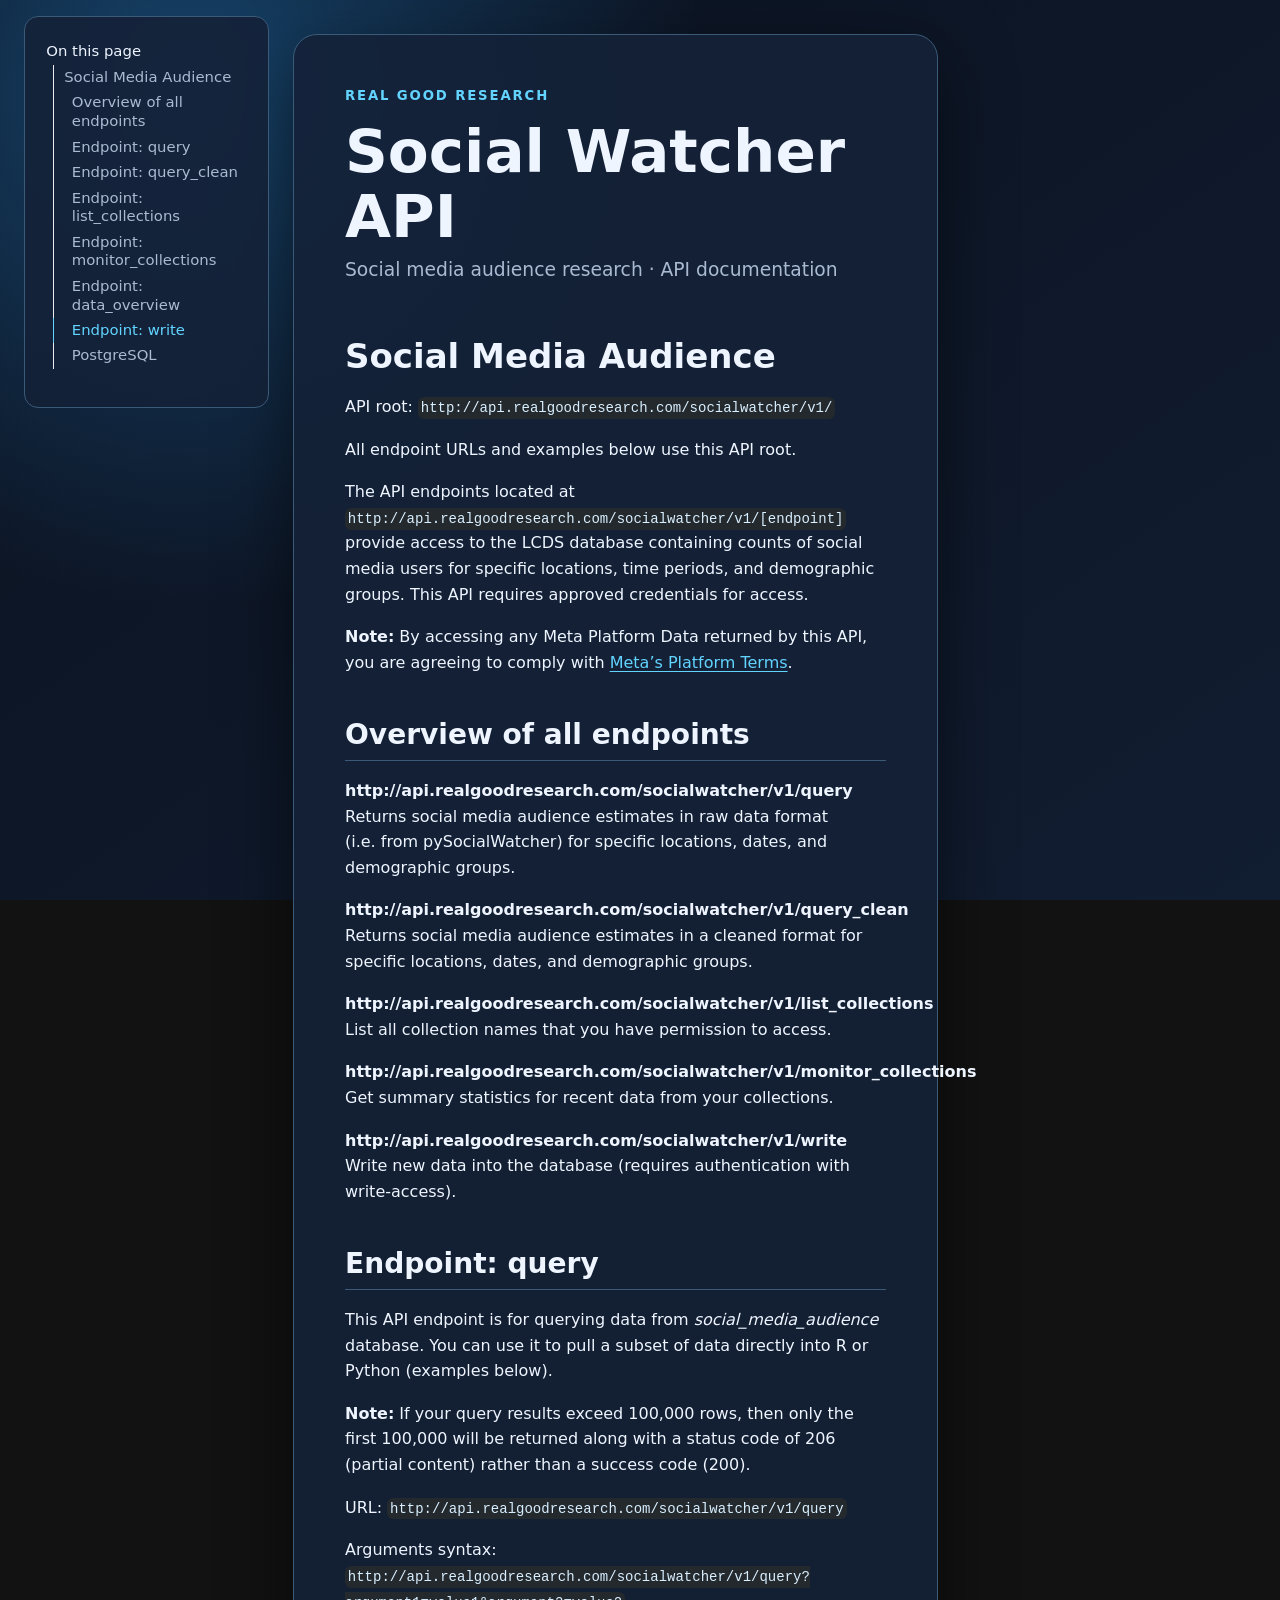
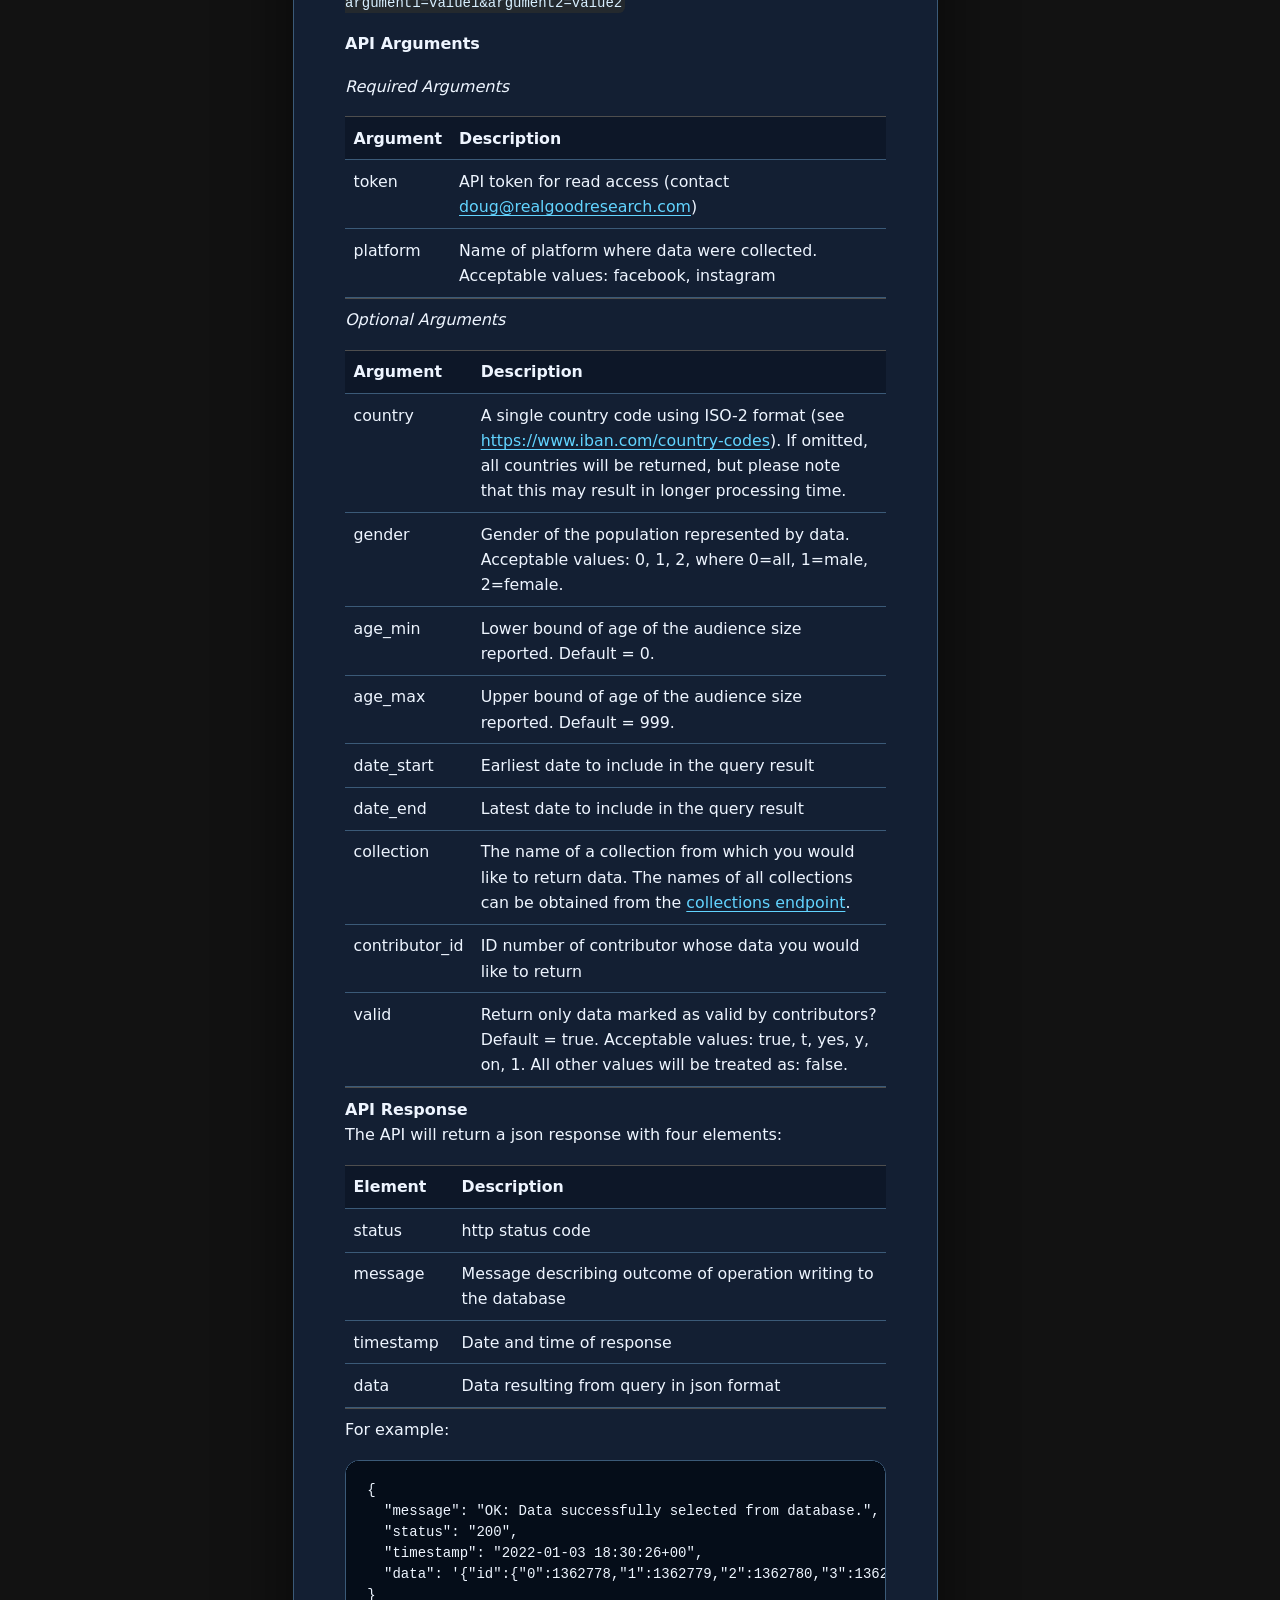
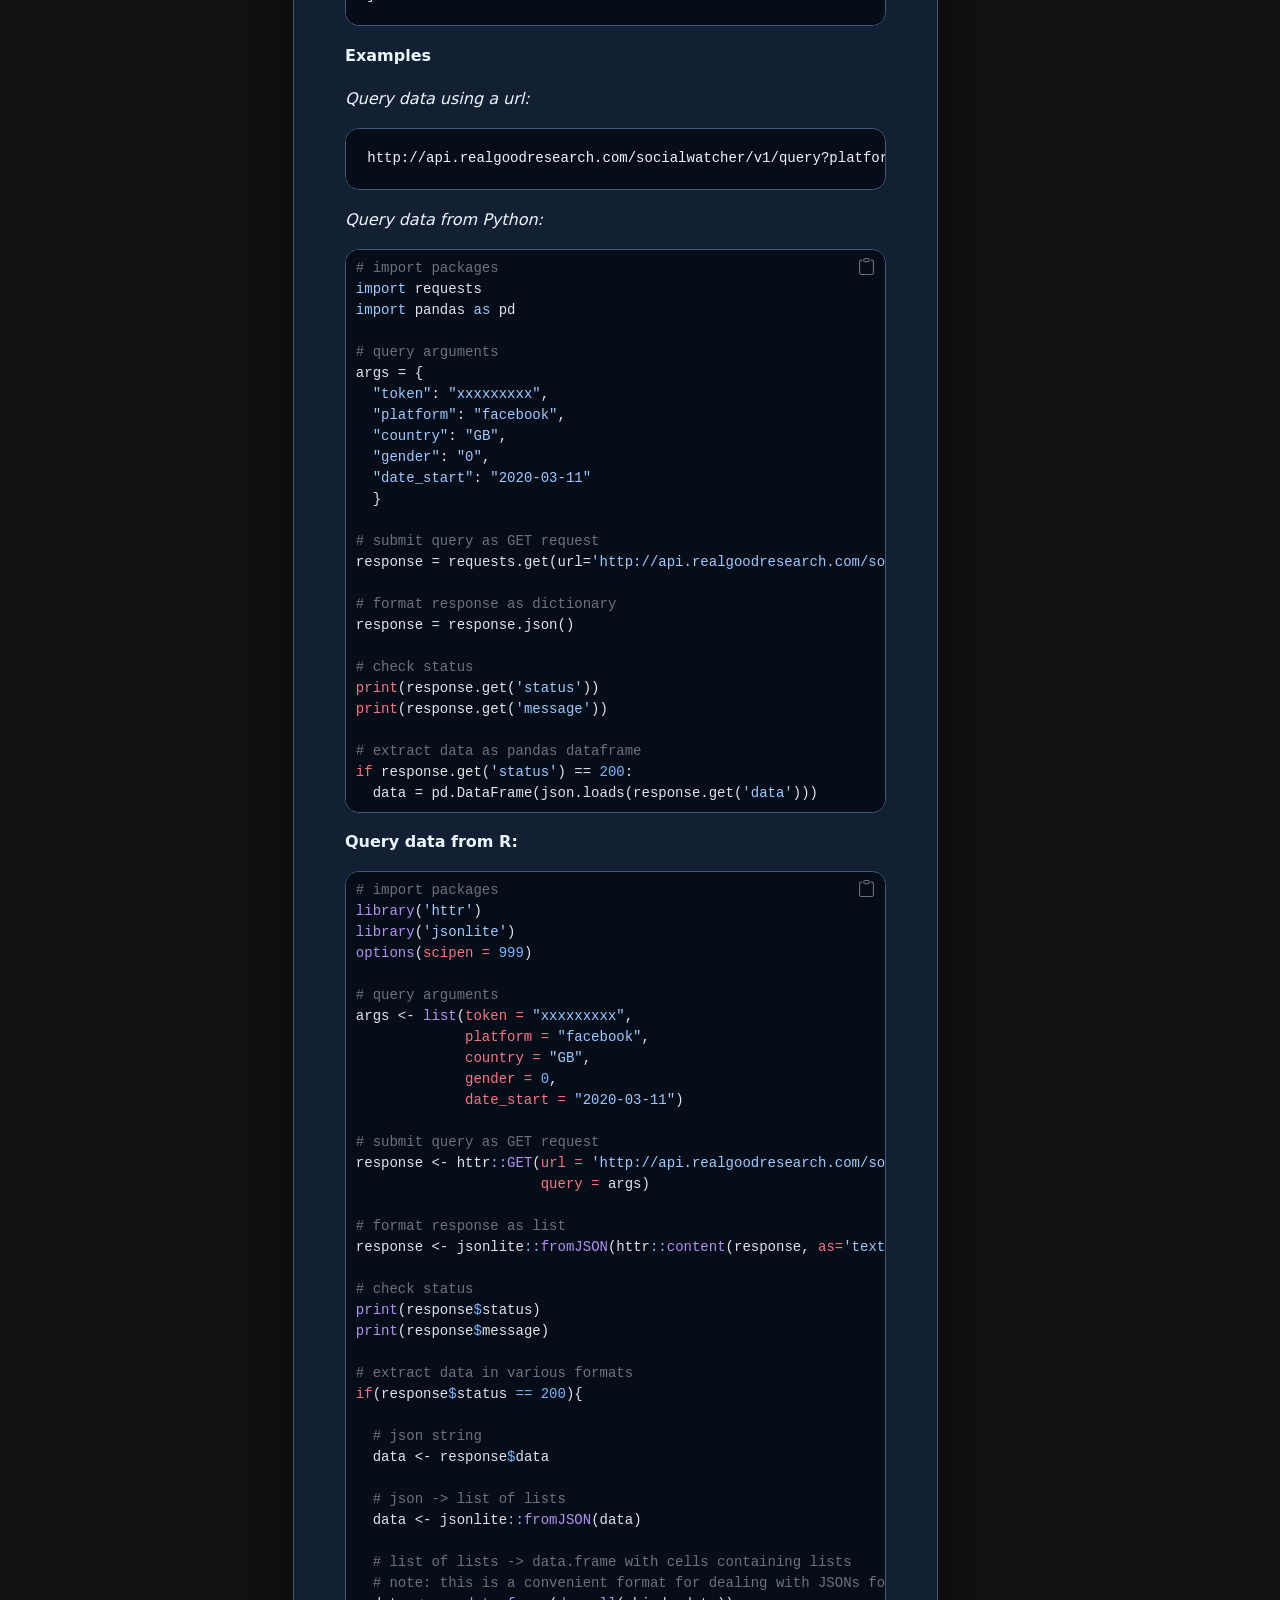
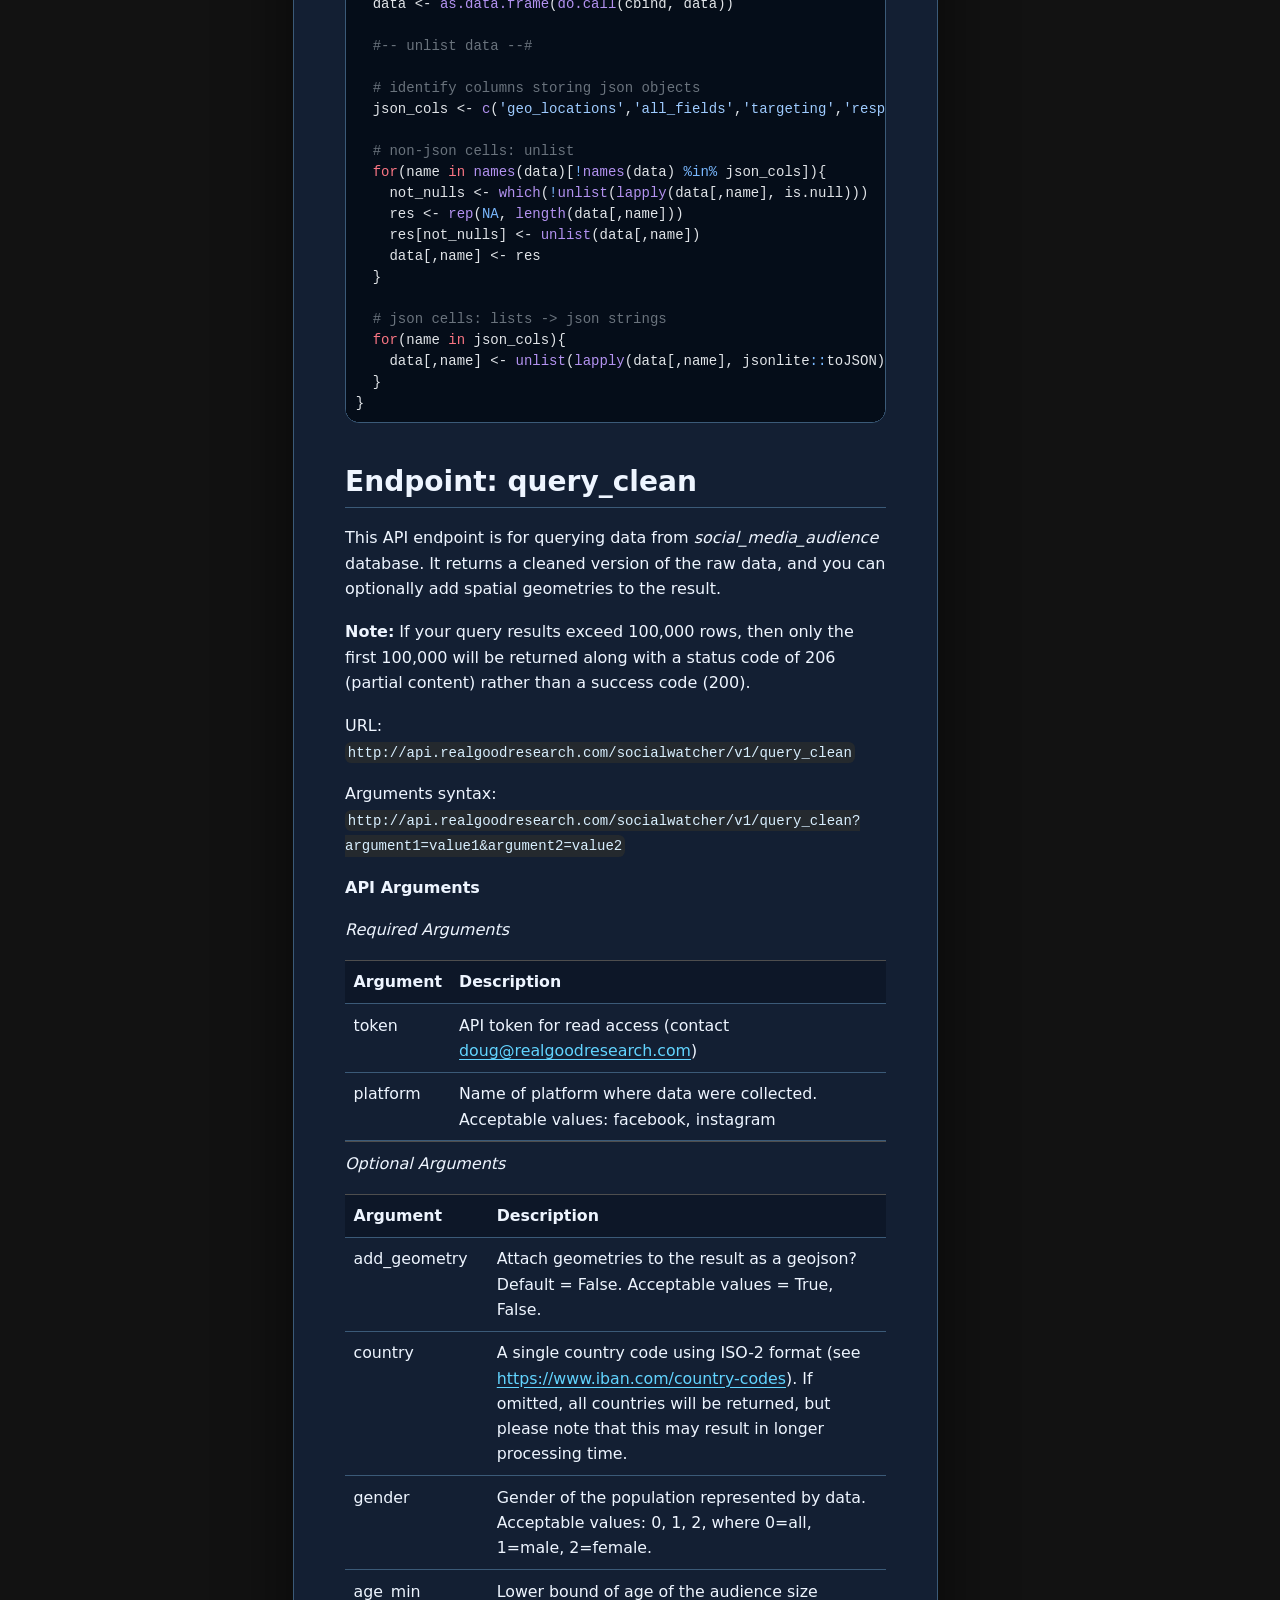
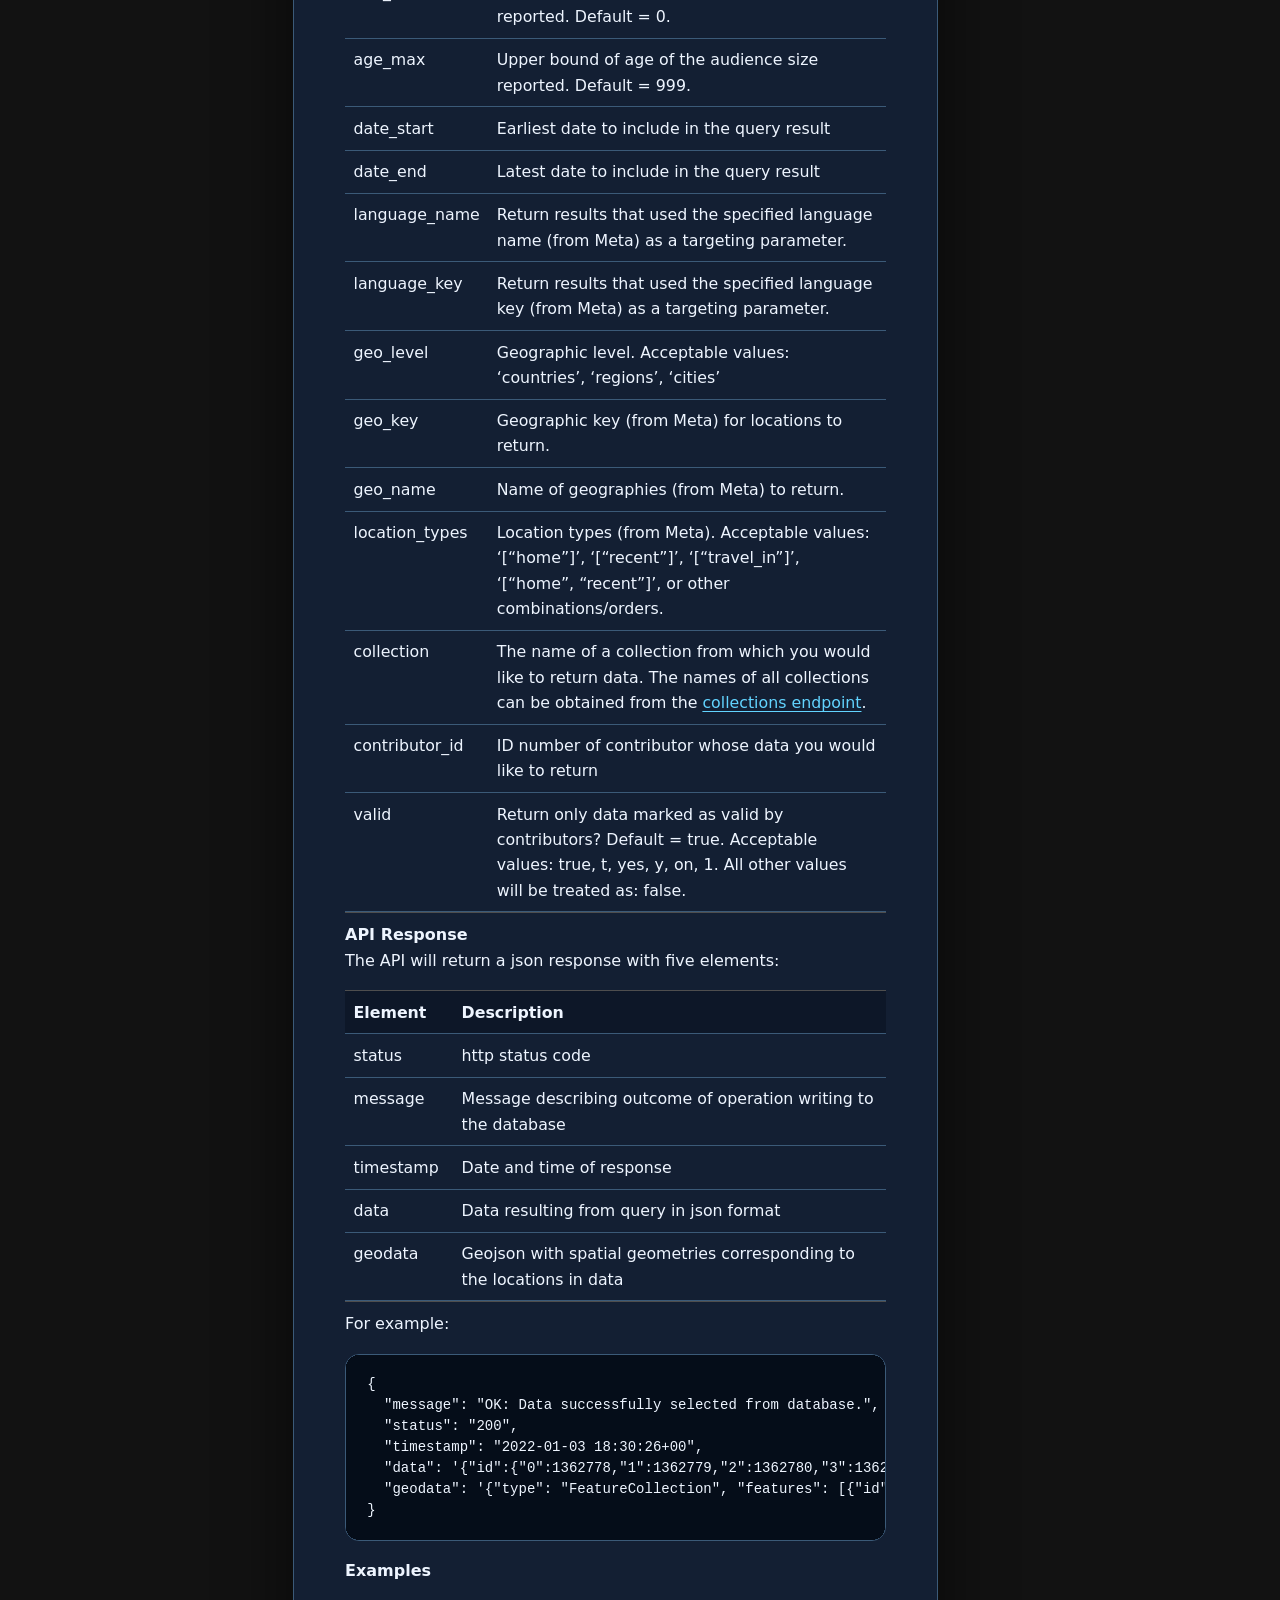
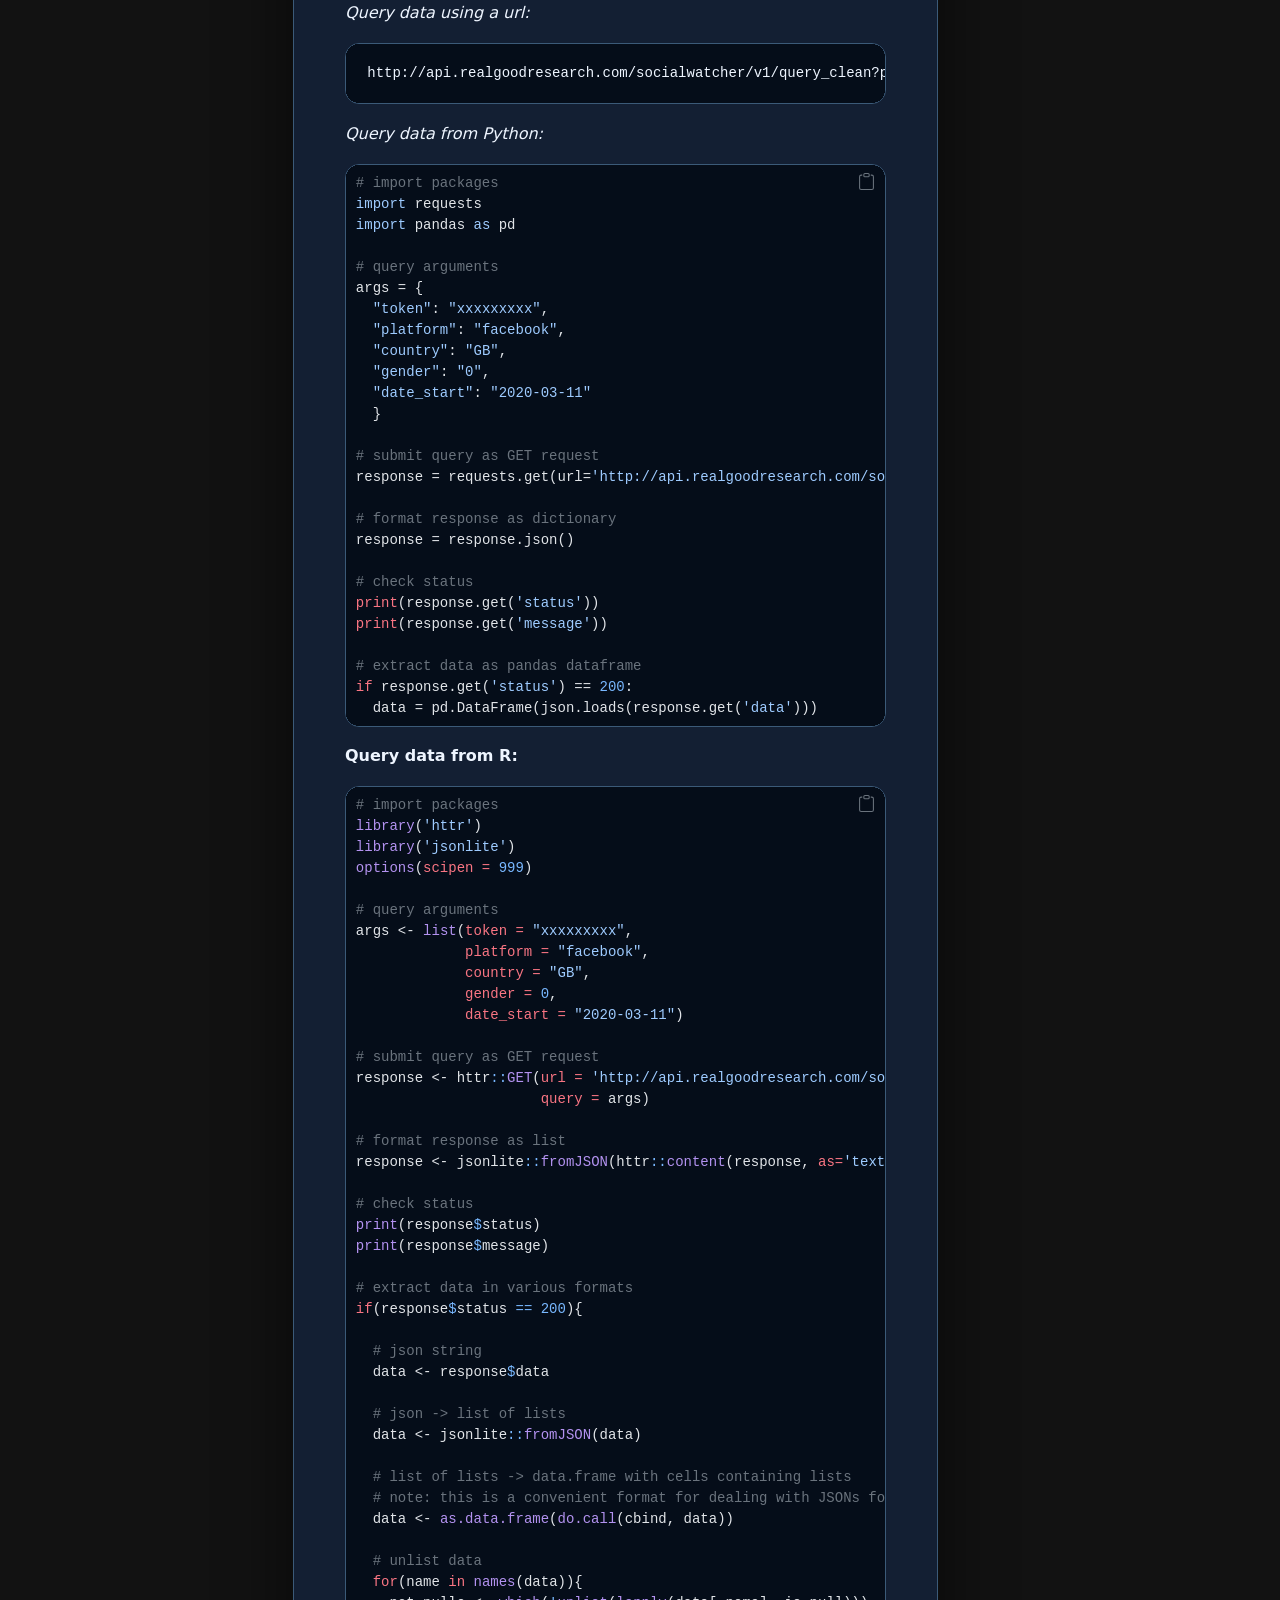
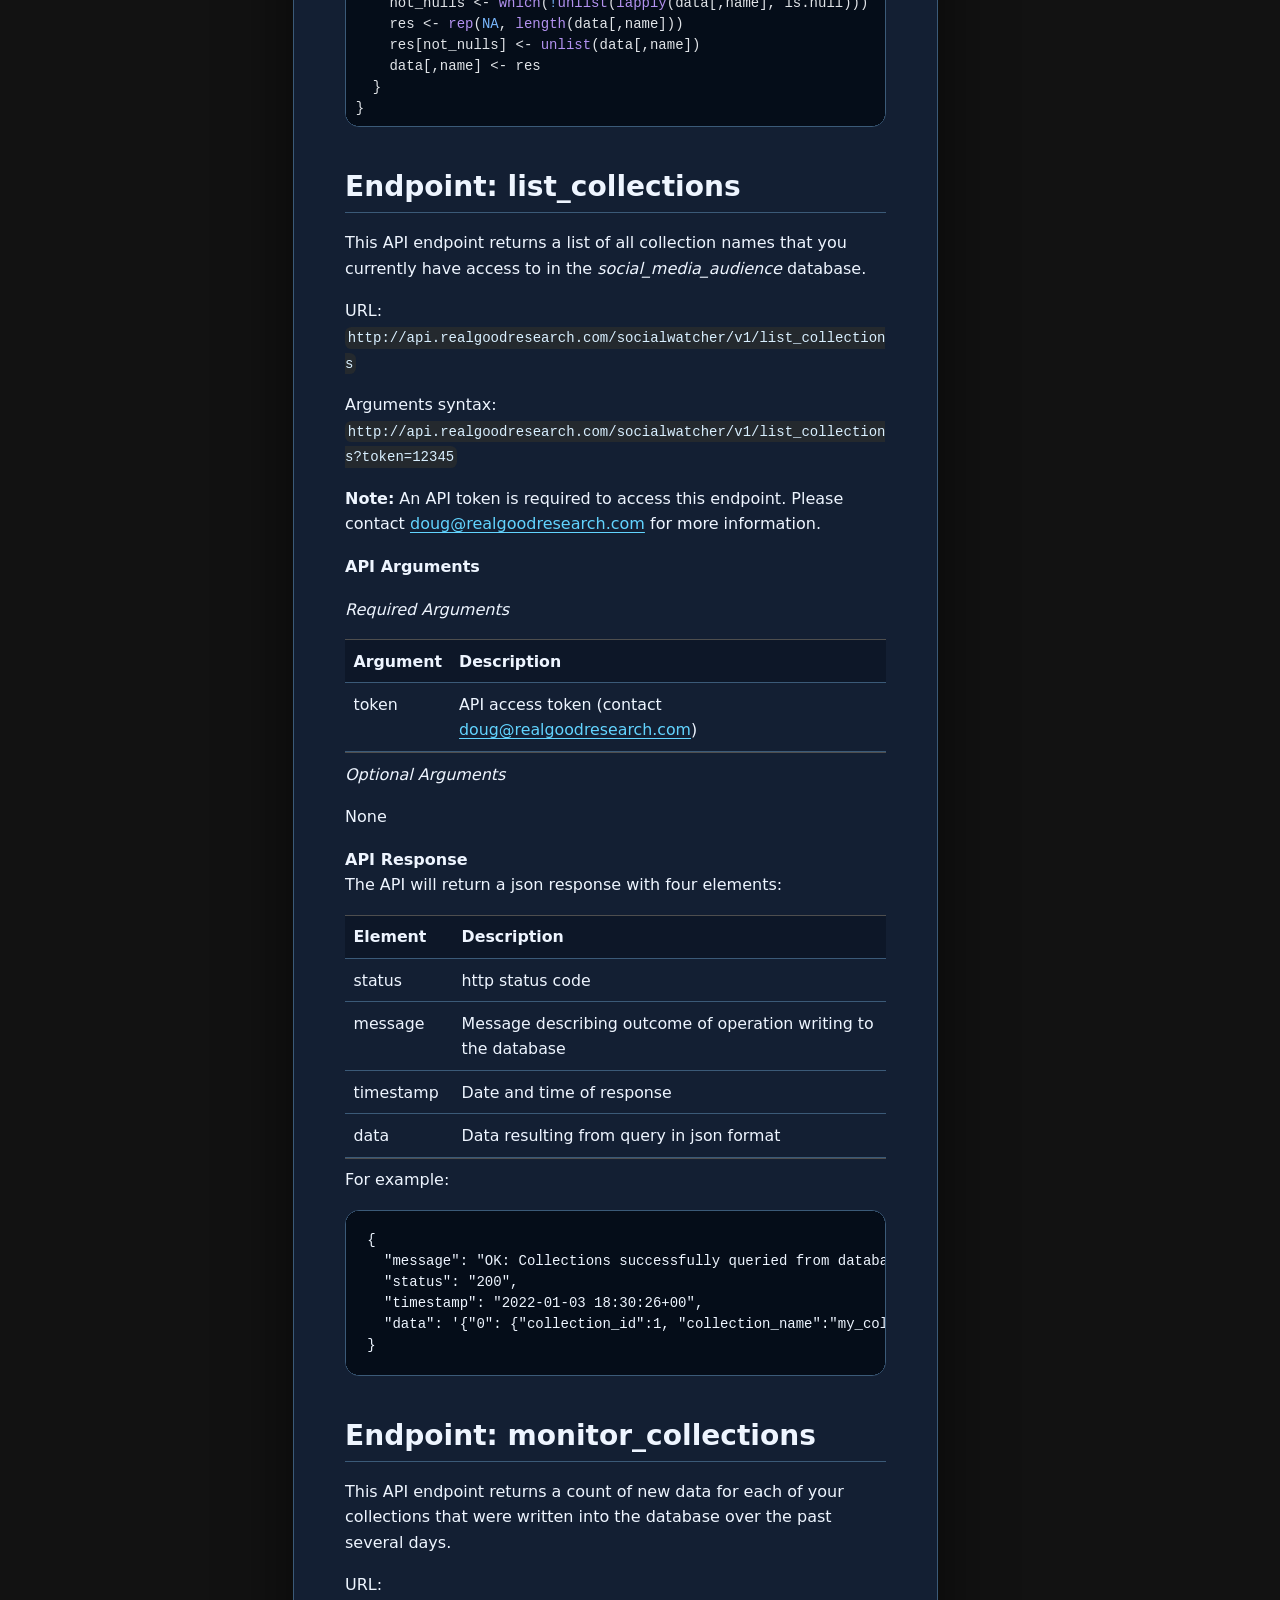
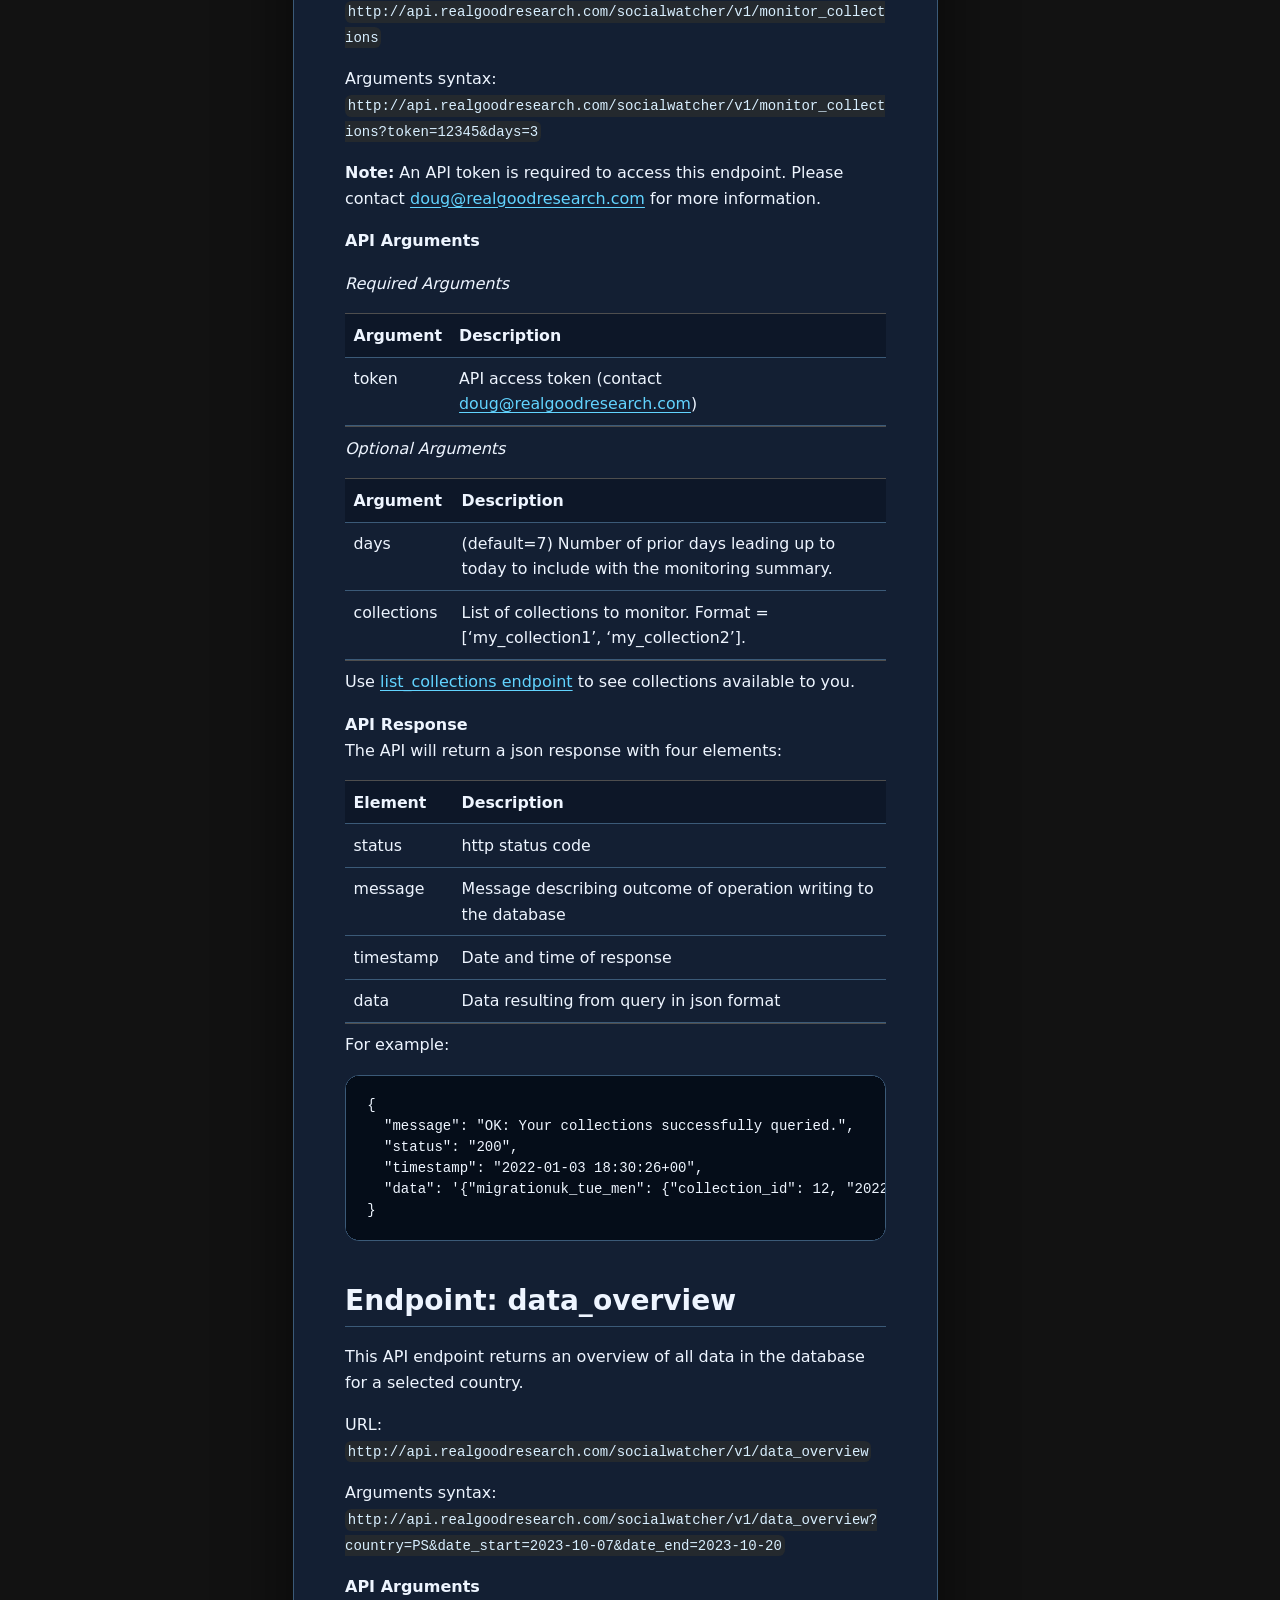
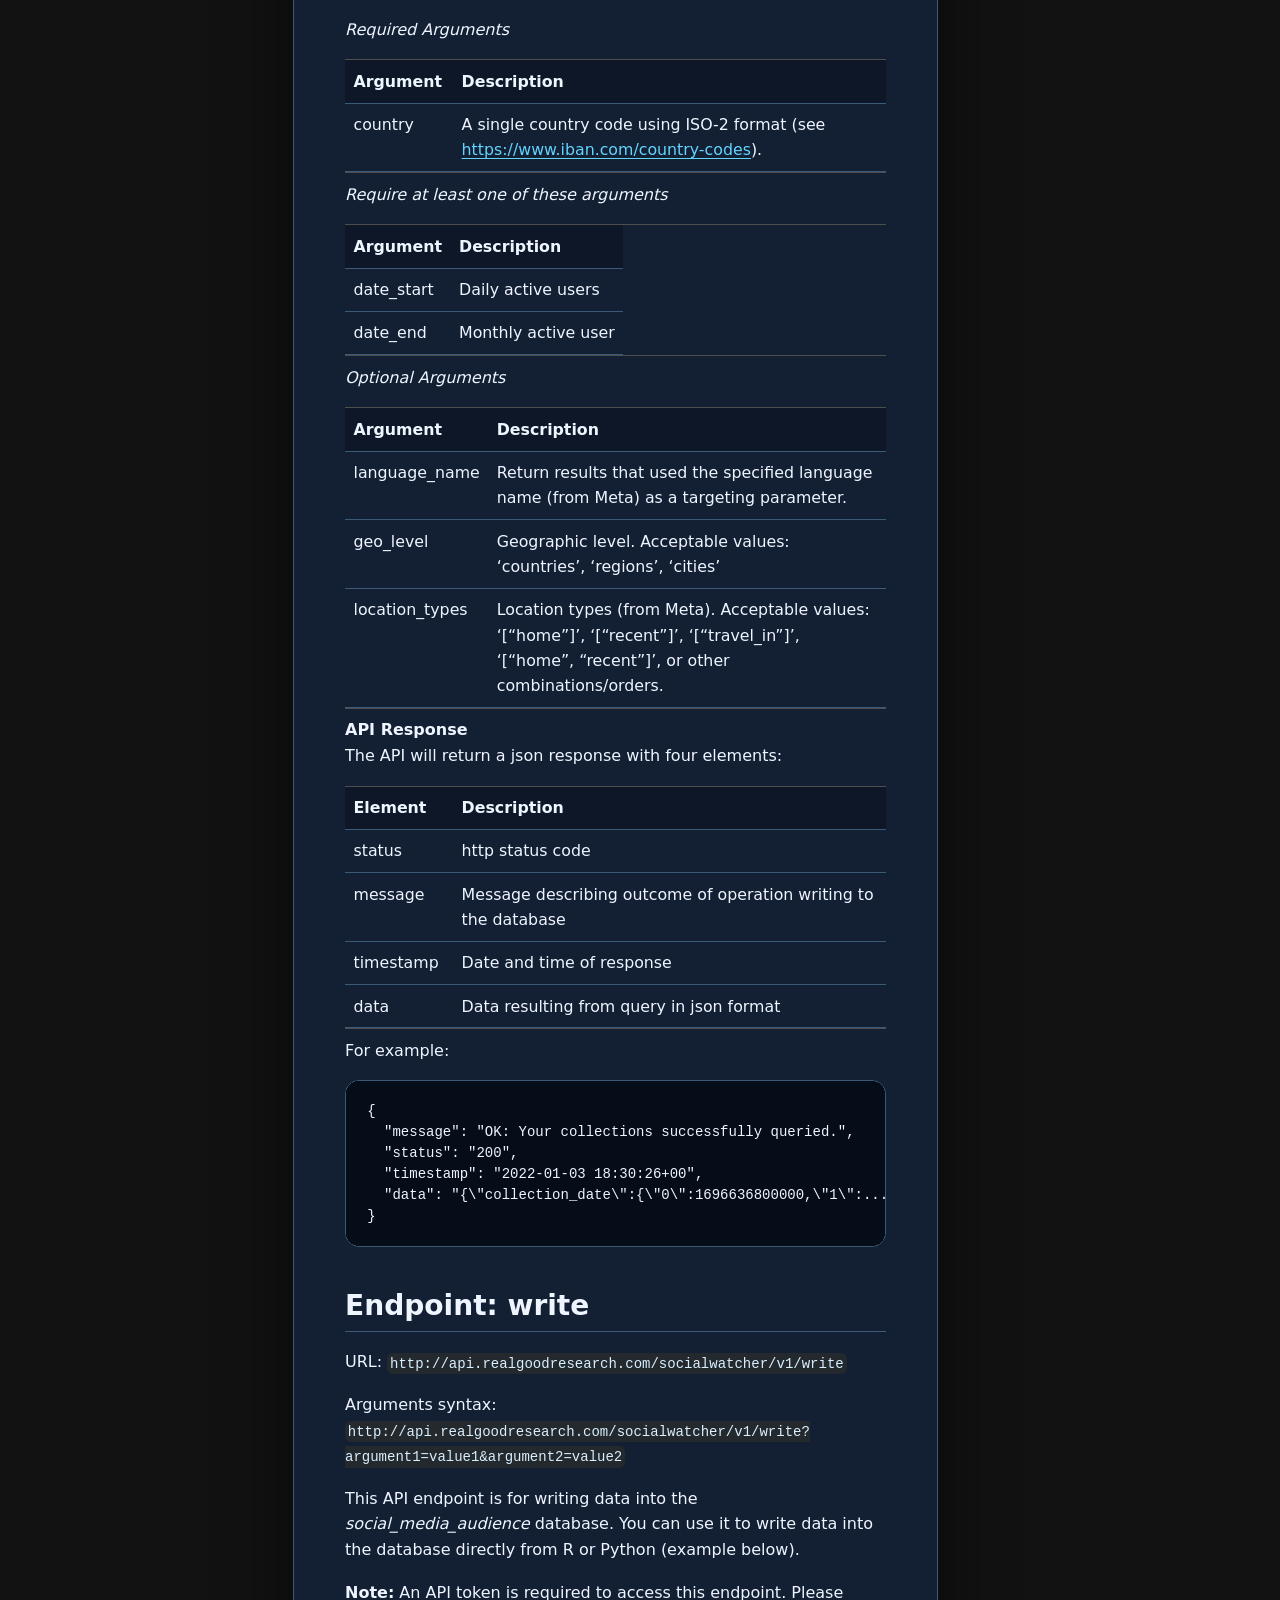
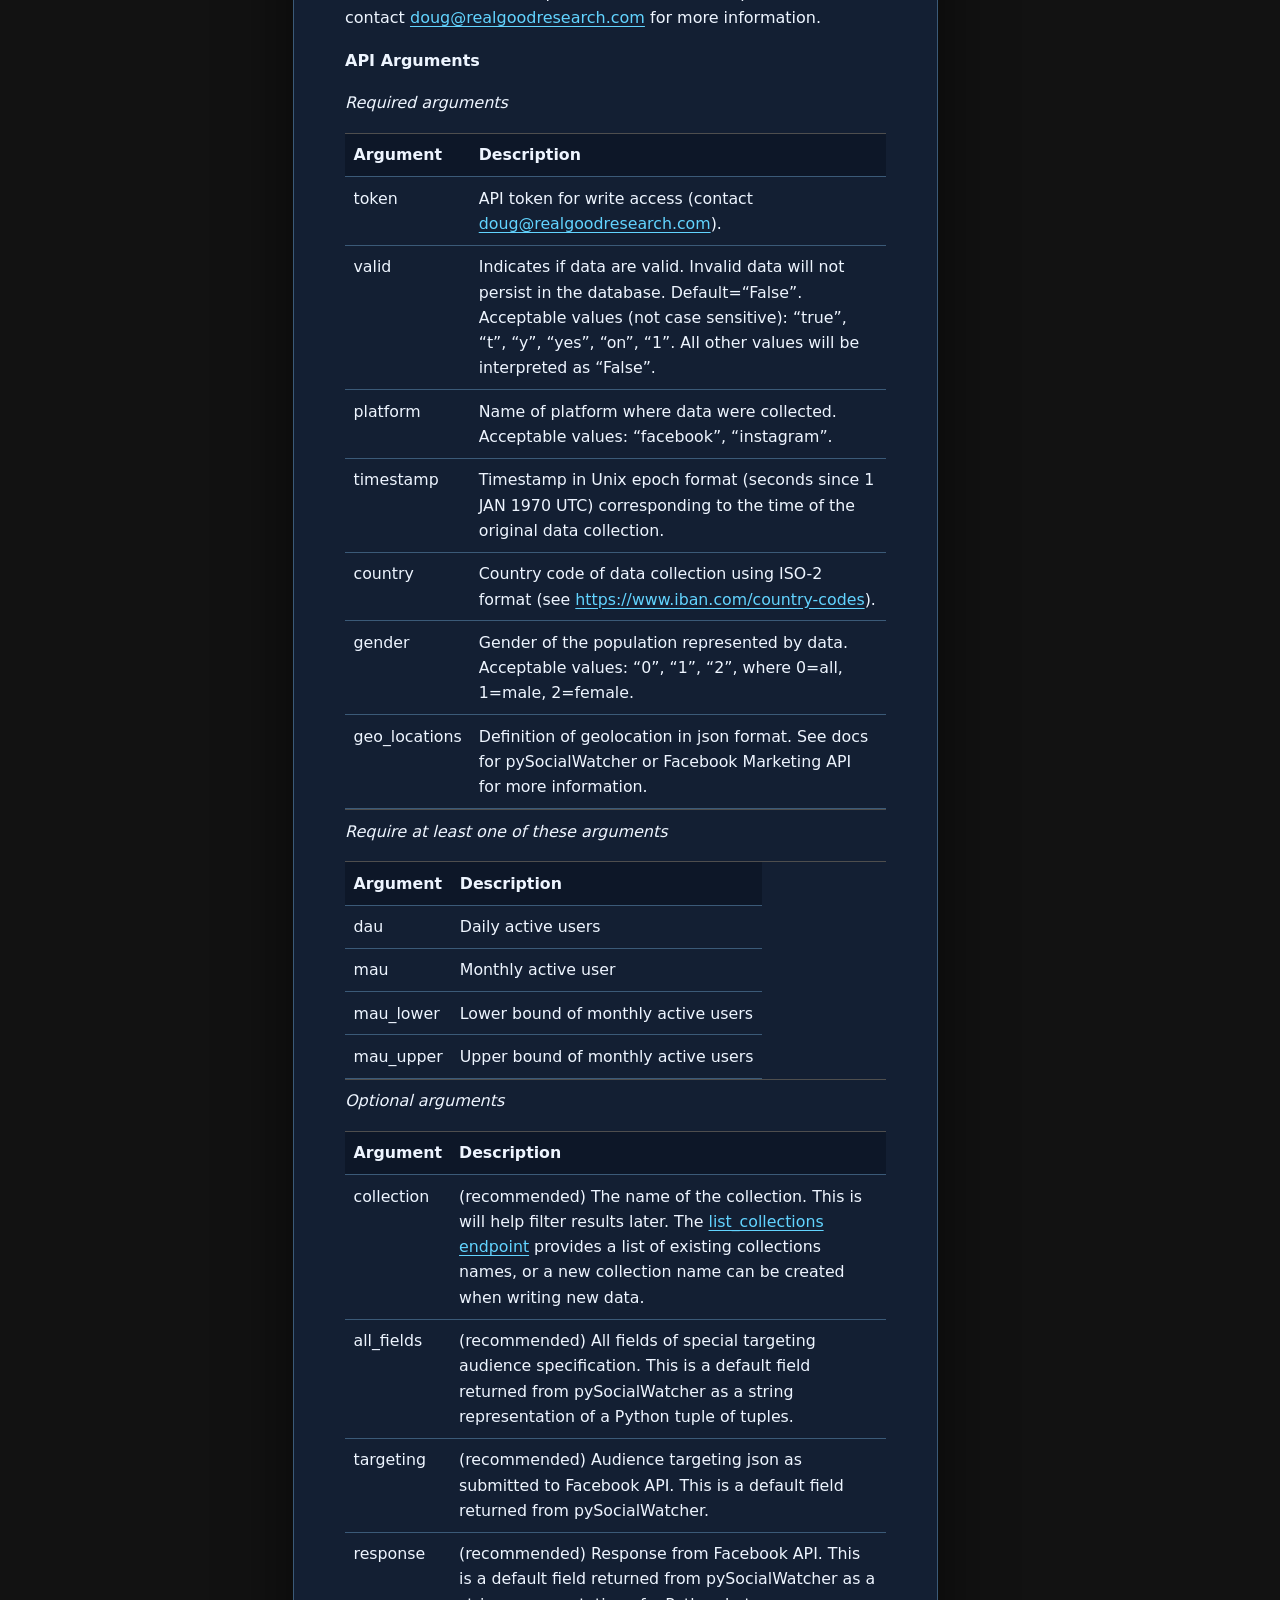
==== mysocialwatcher/api/static/docs.html @ 8c24c814 "update api docs" ====
<!DOCTYPE html>
<html xmlns="http://www.w3.org/1999/xhtml" lang="en" xml:lang="en"><head>

<meta charset="utf-8">
<meta name="generator" content="quarto-1.10.18">

<meta name="viewport" content="width=device-width, initial-scale=1.0, user-scalable=yes">


<title>Social Watcher API</title>
<style>

span.smallcaps{font-variant: small-caps;}
div.columns{display: flex; gap: 1.5em;}
div.column{flex: auto;}
@media screen {
div.columns{gap: min(4vw, 1.5em);}
div.column{overflow-x: auto;}
}
div.hanging-indent{margin-left: 1.5em; text-indent: -1.5em;}
ul.task-list{list-style: none;}
ul.task-list li input[type="checkbox"] {
width: 0.8em;
margin: 0 0.8em 0.2em -1em;  vertical-align: middle;
}

html { -webkit-text-size-adjust: 100%; }
pre > code.sourceCode { white-space: pre; position: relative; }
pre > code.sourceCode > span { display: inline-block; line-height: 1.25; }
pre > code.sourceCode > span:empty { height: 1.2em; }
.sourceCode { overflow: visible; }
code.sourceCode > span { color: inherit; text-decoration: inherit; }
div.sourceCode { margin: 1em 0; }
pre.sourceCode { margin: 0; }
@media screen {
div.sourceCode { overflow: auto; }
}
@media print {
pre > code.sourceCode { white-space: pre-wrap; }
pre > code.sourceCode > span { text-indent: -5em; padding-left: 5em; }
}
pre.numberSource code
{ counter-reset: source-line 0; }
pre.numberSource code > span
{ position: relative; left: -4em; counter-increment: source-line; }
pre.numberSource code > span > a:first-child::before
{ content: counter(source-line);
position: relative; left: -1em; text-align: right; vertical-align: baseline;
border: none; display: inline-block;
-webkit-touch-callout: none; -webkit-user-select: none;
-khtml-user-select: none; -moz-user-select: none;
-ms-user-select: none; user-select: none;
padding: 0 4px; width: 4em;
}
pre.numberSource { margin-left: 3em; padding-left: 4px; }
div.sourceCode
{ }
@media screen {
pre > code.sourceCode > span > a:first-child::before { text-decoration: underline; }
}
</style>


<script>/*!
 * clipboard.js v2.0.11
 * https://clipboardjs.com/
 *
 * Licensed MIT © Zeno Rocha
 */
!function(t,e){"object"==typeof exports&&"object"==typeof module?module.exports=e():"function"==typeof define&&define.amd?define([],e):"object"==typeof exports?exports.ClipboardJS=e():t.ClipboardJS=e()}(this,function(){return n={686:function(t,e,n){"use strict";n.d(e,{default:function(){return b}});var e=n(279),i=n.n(e),e=n(370),u=n.n(e),e=n(817),r=n.n(e);function c(t){try{return document.execCommand(t)}catch(t){return}}var a=function(t){t=r()(t);return c("cut"),t};function o(t,e){var n,o,t=(n=t,o="rtl"===document.documentElement.getAttribute("dir"),(t=document.createElement("textarea")).style.fontSize="12pt",t.style.border="0",t.style.padding="0",t.style.margin="0",t.style.position="absolute",t.style[o?"right":"left"]="-9999px",o=window.pageYOffset||document.documentElement.scrollTop,t.style.top="".concat(o,"px"),t.setAttribute("readonly",""),t.value=n,t);return e.container.appendChild(t),e=r()(t),c("copy"),t.remove(),e}var f=function(t){var e=1<arguments.length&&void 0!==arguments[1]?arguments[1]:{container:document.body},n="";return"string"==typeof t?n=o(t,e):t instanceof HTMLInputElement&&!["text","search","url","tel","password"].includes(null==t?void 0:t.type)?n=o(t.value,e):(n=r()(t),c("copy")),n};function l(t){return(l="function"==typeof Symbol&&"symbol"==typeof Symbol.iterator?function(t){return typeof t}:function(t){return t&&"function"==typeof Symbol&&t.constructor===Symbol&&t!==Symbol.prototype?"symbol":typeof t})(t)}var s=function(){var t=0<arguments.length&&void 0!==arguments[0]?arguments[0]:{},e=t.action,n=void 0===e?"copy":e,o=t.container,e=t.target,t=t.text;if("copy"!==n&&"cut"!==n)throw new Error('Invalid "action" value, use either "copy" or "cut"');if(void 0!==e){if(!e||"object"!==l(e)||1!==e.nodeType)throw new Error('Invalid "target" value, use a valid Element');if("copy"===n&&e.hasAttribute("disabled"))throw new Error('Invalid "target" attribute. Please use "readonly" instead of "disabled" attribute');if("cut"===n&&(e.hasAttribute("readonly")||e.hasAttribute("disabled")))throw new Error('Invalid "target" attribute. You can\'t cut text from elements with "readonly" or "disabled" attributes')}return t?f(t,{container:o}):e?"cut"===n?a(e):f(e,{container:o}):void 0};function p(t){return(p="function"==typeof Symbol&&"symbol"==typeof Symbol.iterator?function(t){return typeof t}:function(t){return t&&"function"==typeof Symbol&&t.constructor===Symbol&&t!==Symbol.prototype?"symbol":typeof t})(t)}function d(t,e){for(var n=0;n<e.length;n++){var o=e[n];o.enumerable=o.enumerable||!1,o.configurable=!0,"value"in o&&(o.writable=!0),Object.defineProperty(t,o.key,o)}}function y(t,e){return(y=Object.setPrototypeOf||function(t,e){return t.__proto__=e,t})(t,e)}function h(n){var o=function(){if("undefined"==typeof Reflect||!Reflect.construct)return!1;if(Reflect.construct.sham)return!1;if("function"==typeof Proxy)return!0;try{return Date.prototype.toString.call(Reflect.construct(Date,[],function(){})),!0}catch(t){return!1}}();return function(){var t,e=v(n);return t=o?(t=v(this).constructor,Reflect.construct(e,arguments,t)):e.apply(this,arguments),e=this,!(t=t)||"object"!==p(t)&&"function"!=typeof t?function(t){if(void 0!==t)return t;throw new ReferenceError("this hasn't been initialised - super() hasn't been called")}(e):t}}function v(t){return(v=Object.setPrototypeOf?Object.getPrototypeOf:function(t){return t.__proto__||Object.getPrototypeOf(t)})(t)}function m(t,e){t="data-clipboard-".concat(t);if(e.hasAttribute(t))return e.getAttribute(t)}var b=function(){!function(t,e){if("function"!=typeof e&&null!==e)throw new TypeError("Super expression must either be null or a function");t.prototype=Object.create(e&&e.prototype,{constructor:{value:t,writable:!0,configurable:!0}}),e&&y(t,e)}(r,i());var t,e,n,o=h(r);function r(t,e){var n;return function(t){if(!(t instanceof r))throw new TypeError("Cannot call a class as a function")}(this),(n=o.call(this)).resolveOptions(e),n.listenClick(t),n}return t=r,n=[{key:"copy",value:function(t){var e=1<arguments.length&&void 0!==arguments[1]?arguments[1]:{container:document.body};return f(t,e)}},{key:"cut",value:function(t){return a(t)}},{key:"isSupported",value:function(){var t=0<arguments.length&&void 0!==arguments[0]?arguments[0]:["copy","cut"],t="string"==typeof t?[t]:t,e=!!document.queryCommandSupported;return t.forEach(function(t){e=e&&!!document.queryCommandSupported(t)}),e}}],(e=[{key:"resolveOptions",value:function(){var t=0<arguments.length&&void 0!==arguments[0]?arguments[0]:{};this.action="function"==typeof t.action?t.action:this.defaultAction,this.target="function"==typeof t.target?t.target:this.defaultTarget,this.text="function"==typeof t.text?t.text:this.defaultText,this.container="object"===p(t.container)?t.container:document.body}},{key:"listenClick",value:function(t){var e=this;this.listener=u()(t,"click",function(t){return e.onClick(t)})}},{key:"onClick",value:function(t){var e=t.delegateTarget||t.currentTarget,n=this.action(e)||"copy",t=s({action:n,container:this.container,target:this.target(e),text:this.text(e)});this.emit(t?"success":"error",{action:n,text:t,trigger:e,clearSelection:function(){e&&e.focus(),window.getSelection().removeAllRanges()}})}},{key:"defaultAction",value:function(t){return m("action",t)}},{key:"defaultTarget",value:function(t){t=m("target",t);if(t)return document.querySelector(t)}},{key:"defaultText",value:function(t){return m("text",t)}},{key:"destroy",value:function(){this.listener.destroy()}}])&&d(t.prototype,e),n&&d(t,n),r}()},828:function(t){var e;"undefined"==typeof Element||Element.prototype.matches||((e=Element.prototype).matches=e.matchesSelector||e.mozMatchesSelector||e.msMatchesSelector||e.oMatchesSelector||e.webkitMatchesSelector),t.exports=function(t,e){for(;t&&9!==t.nodeType;){if("function"==typeof t.matches&&t.matches(e))return t;t=t.parentNode}}},438:function(t,e,n){var u=n(828);function i(t,e,n,o,r){var i=function(e,n,t,o){return function(t){t.delegateTarget=u(t.target,n),t.delegateTarget&&o.call(e,t)}}.apply(this,arguments);return t.addEventListener(n,i,r),{destroy:function(){t.removeEventListener(n,i,r)}}}t.exports=function(t,e,n,o,r){return"function"==typeof t.addEventListener?i.apply(null,arguments):"function"==typeof n?i.bind(null,document).apply(null,arguments):("string"==typeof t&&(t=document.querySelectorAll(t)),Array.prototype.map.call(t,function(t){return i(t,e,n,o,r)}))}},879:function(t,n){n.node=function(t){return void 0!==t&&t instanceof HTMLElement&&1===t.nodeType},n.nodeList=function(t){var e=Object.prototype.toString.call(t);return void 0!==t&&("[object NodeList]"===e||"[object HTMLCollection]"===e)&&"length"in t&&(0===t.length||n.node(t[0]))},n.string=function(t){return"string"==typeof t||t instanceof String},n.fn=function(t){return"[object Function]"===Object.prototype.toString.call(t)}},370:function(t,e,n){var f=n(879),l=n(438);t.exports=function(t,e,n){if(!t&&!e&&!n)throw new Error("Missing required arguments");if(!f.string(e))throw new TypeError("Second argument must be a String");if(!f.fn(n))throw new TypeError("Third argument must be a Function");if(f.node(t))return c=e,a=n,(u=t).addEventListener(c,a),{destroy:function(){u.removeEventListener(c,a)}};if(f.nodeList(t))return o=t,r=e,i=n,Array.prototype.forEach.call(o,function(t){t.addEventListener(r,i)}),{destroy:function(){Array.prototype.forEach.call(o,function(t){t.removeEventListener(r,i)})}};if(f.string(t))return t=t,e=e,n=n,l(document.body,t,e,n);throw new TypeError("First argument must be a String, HTMLElement, HTMLCollection, or NodeList");var o,r,i,u,c,a}},817:function(t){t.exports=function(t){var e,n="SELECT"===t.nodeName?(t.focus(),t.value):"INPUT"===t.nodeName||"TEXTAREA"===t.nodeName?((e=t.hasAttribute("readonly"))||t.setAttribute("readonly",""),t.select(),t.setSelectionRange(0,t.value.length),e||t.removeAttribute("readonly"),t.value):(t.hasAttribute("contenteditable")&&t.focus(),n=window.getSelection(),(e=document.createRange()).selectNodeContents(t),n.removeAllRanges(),n.addRange(e),n.toString());return n}},279:function(t){function e(){}e.prototype={on:function(t,e,n){var o=this.e||(this.e={});return(o[t]||(o[t]=[])).push({fn:e,ctx:n}),this},once:function(t,e,n){var o=this;function r(){o.off(t,r),e.apply(n,arguments)}return r._=e,this.on(t,r,n)},emit:function(t){for(var e=[].slice.call(arguments,1),n=((this.e||(this.e={}))[t]||[]).slice(),o=0,r=n.length;o<r;o++)n[o].fn.apply(n[o].ctx,e);return this},off:function(t,e){var n=this.e||(this.e={}),o=n[t],r=[];if(o&&e)for(var i=0,u=o.length;i<u;i++)o[i].fn!==e&&o[i].fn._!==e&&r.push(o[i]);return r.length?n[t]=r:delete n[t],this}},t.exports=e,t.exports.TinyEmitter=e}},r={},o.n=function(t){var e=t&&t.__esModule?function(){return t.default}:function(){return t};return o.d(e,{a:e}),e},o.d=function(t,e){for(var n in e)o.o(e,n)&&!o.o(t,n)&&Object.defineProperty(t,n,{enumerable:!0,get:e[n]})},o.o=function(t,e){return Object.prototype.hasOwnProperty.call(t,e)},o(686).default;function o(t){if(r[t])return r[t].exports;var e=r[t]={exports:{}};return n[t](e,e.exports,o),e.exports}var n,r});</script>
<script src="[data-uri]" type="module"></script>
<script src="[data-uri]" type="module"></script>
<script>/**
 * @popperjs/core v2.11.7 - MIT License
 */

!function(e,t){"object"==typeof exports&&"undefined"!=typeof module?t(exports):"function"==typeof define&&define.amd?define(["exports"],t):t((e="undefined"!=typeof globalThis?globalThis:e||self).Popper={})}(this,(function(e){"use strict";function t(e){if(null==e)return window;if("[object Window]"!==e.toString()){var t=e.ownerDocument;return t&&t.defaultView||window}return e}function n(e){return e instanceof t(e).Element||e instanceof Element}function r(e){return e instanceof t(e).HTMLElement||e instanceof HTMLElement}function o(e){return"undefined"!=typeof ShadowRoot&&(e instanceof t(e).ShadowRoot||e instanceof ShadowRoot)}var i=Math.max,a=Math.min,s=Math.round;function f(){var e=navigator.userAgentData;return null!=e&&e.brands&&Array.isArray(e.brands)?e.brands.map((function(e){return e.brand+"/"+e.version})).join(" "):navigator.userAgent}function c(){return!/^((?!chrome|android).)*safari/i.test(f())}function p(e,o,i){void 0===o&&(o=!1),void 0===i&&(i=!1);var a=e.getBoundingClientRect(),f=1,p=1;o&&r(e)&&(f=e.offsetWidth>0&&s(a.width)/e.offsetWidth||1,p=e.offsetHeight>0&&s(a.height)/e.offsetHeight||1);var u=(n(e)?t(e):window).visualViewport,l=!c()&&i,d=(a.left+(l&&u?u.offsetLeft:0))/f,h=(a.top+(l&&u?u.offsetTop:0))/p,m=a.width/f,v=a.height/p;return{width:m,height:v,top:h,right:d+m,bottom:h+v,left:d,x:d,y:h}}function u(e){var n=t(e);return{scrollLeft:n.pageXOffset,scrollTop:n.pageYOffset}}function l(e){return e?(e.nodeName||"").toLowerCase():null}function d(e){return((n(e)?e.ownerDocument:e.document)||window.document).documentElement}function h(e){return p(d(e)).left+u(e).scrollLeft}function m(e){return t(e).getComputedStyle(e)}function v(e){var t=m(e),n=t.overflow,r=t.overflowX,o=t.overflowY;return/auto|scroll|overlay|hidden/.test(n+o+r)}function y(e,n,o){void 0===o&&(o=!1);var i,a,f=r(n),c=r(n)&&function(e){var t=e.getBoundingClientRect(),n=s(t.width)/e.offsetWidth||1,r=s(t.height)/e.offsetHeight||1;return 1!==n||1!==r}(n),m=d(n),y=p(e,c,o),g={scrollLeft:0,scrollTop:0},b={x:0,y:0};return(f||!f&&!o)&&(("body"!==l(n)||v(m))&&(g=(i=n)!==t(i)&&r(i)?{scrollLeft:(a=i).scrollLeft,scrollTop:a.scrollTop}:u(i)),r(n)?((b=p(n,!0)).x+=n.clientLeft,b.y+=n.clientTop):m&&(b.x=h(m))),{x:y.left+g.scrollLeft-b.x,y:y.top+g.scrollTop-b.y,width:y.width,height:y.height}}function g(e){var t=p(e),n=e.offsetWidth,r=e.offsetHeight;return Math.abs(t.width-n)<=1&&(n=t.width),Math.abs(t.height-r)<=1&&(r=t.height),{x:e.offsetLeft,y:e.offsetTop,width:n,height:r}}function b(e){return"html"===l(e)?e:e.assignedSlot||e.parentNode||(o(e)?e.host:null)||d(e)}function x(e){return["html","body","#document"].indexOf(l(e))>=0?e.ownerDocument.body:r(e)&&v(e)?e:x(b(e))}function w(e,n){var r;void 0===n&&(n=[]);var o=x(e),i=o===(null==(r=e.ownerDocument)?void 0:r.body),a=t(o),s=i?[a].concat(a.visualViewport||[],v(o)?o:[]):o,f=n.concat(s);return i?f:f.concat(w(b(s)))}function O(e){return["table","td","th"].indexOf(l(e))>=0}function j(e){return r(e)&&"fixed"!==m(e).position?e.offsetParent:null}function E(e){for(var n=t(e),i=j(e);i&&O(i)&&"static"===m(i).position;)i=j(i);return i&&("html"===l(i)||"body"===l(i)&&"static"===m(i).position)?n:i||function(e){var t=/firefox/i.test(f());if(/Trident/i.test(f())&&r(e)&&"fixed"===m(e).position)return null;var n=b(e);for(o(n)&&(n=n.host);r(n)&&["html","body"].indexOf(l(n))<0;){var i=m(n);if("none"!==i.transform||"none"!==i.perspective||"paint"===i.contain||-1!==["transform","perspective"].indexOf(i.willChange)||t&&"filter"===i.willChange||t&&i.filter&&"none"!==i.filter)return n;n=n.parentNode}return null}(e)||n}var D="top",A="bottom",L="right",P="left",M="auto",k=[D,A,L,P],W="start",B="end",H="viewport",T="popper",R=k.reduce((function(e,t){return e.concat([t+"-"+W,t+"-"+B])}),[]),S=[].concat(k,[M]).reduce((function(e,t){return e.concat([t,t+"-"+W,t+"-"+B])}),[]),V=["beforeRead","read","afterRead","beforeMain","main","afterMain","beforeWrite","write","afterWrite"];function q(e){var t=new Map,n=new Set,r=[];function o(e){n.add(e.name),[].concat(e.requires||[],e.requiresIfExists||[]).forEach((function(e){if(!n.has(e)){var r=t.get(e);r&&o(r)}})),r.push(e)}return e.forEach((function(e){t.set(e.name,e)})),e.forEach((function(e){n.has(e.name)||o(e)})),r}function C(e){return e.split("-")[0]}function N(e,t){var n=t.getRootNode&&t.getRootNode();if(e.contains(t))return!0;if(n&&o(n)){var r=t;do{if(r&&e.isSameNode(r))return!0;r=r.parentNode||r.host}while(r)}return!1}function I(e){return Object.assign({},e,{left:e.x,top:e.y,right:e.x+e.width,bottom:e.y+e.height})}function _(e,r,o){return r===H?I(function(e,n){var r=t(e),o=d(e),i=r.visualViewport,a=o.clientWidth,s=o.clientHeight,f=0,p=0;if(i){a=i.width,s=i.height;var u=c();(u||!u&&"fixed"===n)&&(f=i.offsetLeft,p=i.offsetTop)}return{width:a,height:s,x:f+h(e),y:p}}(e,o)):n(r)?function(e,t){var n=p(e,!1,"fixed"===t);return n.top=n.top+e.clientTop,n.left=n.left+e.clientLeft,n.bottom=n.top+e.clientHeight,n.right=n.left+e.clientWidth,n.width=e.clientWidth,n.height=e.clientHeight,n.x=n.left,n.y=n.top,n}(r,o):I(function(e){var t,n=d(e),r=u(e),o=null==(t=e.ownerDocument)?void 0:t.body,a=i(n.scrollWidth,n.clientWidth,o?o.scrollWidth:0,o?o.clientWidth:0),s=i(n.scrollHeight,n.clientHeight,o?o.scrollHeight:0,o?o.clientHeight:0),f=-r.scrollLeft+h(e),c=-r.scrollTop;return"rtl"===m(o||n).direction&&(f+=i(n.clientWidth,o?o.clientWidth:0)-a),{width:a,height:s,x:f,y:c}}(d(e)))}function F(e,t,o,s){var f="clippingParents"===t?function(e){var t=w(b(e)),o=["absolute","fixed"].indexOf(m(e).position)>=0&&r(e)?E(e):e;return n(o)?t.filter((function(e){return n(e)&&N(e,o)&&"body"!==l(e)})):[]}(e):[].concat(t),c=[].concat(f,[o]),p=c[0],u=c.reduce((function(t,n){var r=_(e,n,s);return t.top=i(r.top,t.top),t.right=a(r.right,t.right),t.bottom=a(r.bottom,t.bottom),t.left=i(r.left,t.left),t}),_(e,p,s));return u.width=u.right-u.left,u.height=u.bottom-u.top,u.x=u.left,u.y=u.top,u}function U(e){return e.split("-")[1]}function z(e){return["top","bottom"].indexOf(e)>=0?"x":"y"}function X(e){var t,n=e.reference,r=e.element,o=e.placement,i=o?C(o):null,a=o?U(o):null,s=n.x+n.width/2-r.width/2,f=n.y+n.height/2-r.height/2;switch(i){case D:t={x:s,y:n.y-r.height};break;case A:t={x:s,y:n.y+n.height};break;case L:t={x:n.x+n.width,y:f};break;case P:t={x:n.x-r.width,y:f};break;default:t={x:n.x,y:n.y}}var c=i?z(i):null;if(null!=c){var p="y"===c?"height":"width";switch(a){case W:t[c]=t[c]-(n[p]/2-r[p]/2);break;case B:t[c]=t[c]+(n[p]/2-r[p]/2)}}return t}function Y(e){return Object.assign({},{top:0,right:0,bottom:0,left:0},e)}function G(e,t){return t.reduce((function(t,n){return t[n]=e,t}),{})}function J(e,t){void 0===t&&(t={});var r=t,o=r.placement,i=void 0===o?e.placement:o,a=r.strategy,s=void 0===a?e.strategy:a,f=r.boundary,c=void 0===f?"clippingParents":f,u=r.rootBoundary,l=void 0===u?H:u,h=r.elementContext,m=void 0===h?T:h,v=r.altBoundary,y=void 0!==v&&v,g=r.padding,b=void 0===g?0:g,x=Y("number"!=typeof b?b:G(b,k)),w=m===T?"reference":T,O=e.rects.popper,j=e.elements[y?w:m],E=F(n(j)?j:j.contextElement||d(e.elements.popper),c,l,s),P=p(e.elements.reference),M=X({reference:P,element:O,strategy:"absolute",placement:i}),W=I(Object.assign({},O,M)),B=m===T?W:P,R={top:E.top-B.top+x.top,bottom:B.bottom-E.bottom+x.bottom,left:E.left-B.left+x.left,right:B.right-E.right+x.right},S=e.modifiersData.offset;if(m===T&&S){var V=S[i];Object.keys(R).forEach((function(e){var t=[L,A].indexOf(e)>=0?1:-1,n=[D,A].indexOf(e)>=0?"y":"x";R[e]+=V[n]*t}))}return R}var K={placement:"bottom",modifiers:[],strategy:"absolute"};function Q(){for(var e=arguments.length,t=new Array(e),n=0;n<e;n++)t[n]=arguments[n];return!t.some((function(e){return!(e&&"function"==typeof e.getBoundingClientRect)}))}function Z(e){void 0===e&&(e={});var t=e,r=t.defaultModifiers,o=void 0===r?[]:r,i=t.defaultOptions,a=void 0===i?K:i;return function(e,t,r){void 0===r&&(r=a);var i,s,f={placement:"bottom",orderedModifiers:[],options:Object.assign({},K,a),modifiersData:{},elements:{reference:e,popper:t},attributes:{},styles:{}},c=[],p=!1,u={state:f,setOptions:function(r){var i="function"==typeof r?r(f.options):r;l(),f.options=Object.assign({},a,f.options,i),f.scrollParents={reference:n(e)?w(e):e.contextElement?w(e.contextElement):[],popper:w(t)};var s,p,d=function(e){var t=q(e);return V.reduce((function(e,n){return e.concat(t.filter((function(e){return e.phase===n})))}),[])}((s=[].concat(o,f.options.modifiers),p=s.reduce((function(e,t){var n=e[t.name];return e[t.name]=n?Object.assign({},n,t,{options:Object.assign({},n.options,t.options),data:Object.assign({},n.data,t.data)}):t,e}),{}),Object.keys(p).map((function(e){return p[e]}))));return f.orderedModifiers=d.filter((function(e){return e.enabled})),f.orderedModifiers.forEach((function(e){var t=e.name,n=e.options,r=void 0===n?{}:n,o=e.effect;if("function"==typeof o){var i=o({state:f,name:t,instance:u,options:r}),a=function(){};c.push(i||a)}})),u.update()},forceUpdate:function(){if(!p){var e=f.elements,t=e.reference,n=e.popper;if(Q(t,n)){f.rects={reference:y(t,E(n),"fixed"===f.options.strategy),popper:g(n)},f.reset=!1,f.placement=f.options.placement,f.orderedModifiers.forEach((function(e){return f.modifiersData[e.name]=Object.assign({},e.data)}));for(var r=0;r<f.orderedModifiers.length;r++)if(!0!==f.reset){var o=f.orderedModifiers[r],i=o.fn,a=o.options,s=void 0===a?{}:a,c=o.name;"function"==typeof i&&(f=i({state:f,options:s,name:c,instance:u})||f)}else f.reset=!1,r=-1}}},update:(i=function(){return new Promise((function(e){u.forceUpdate(),e(f)}))},function(){return s||(s=new Promise((function(e){Promise.resolve().then((function(){s=void 0,e(i())}))}))),s}),destroy:function(){l(),p=!0}};if(!Q(e,t))return u;function l(){c.forEach((function(e){return e()})),c=[]}return u.setOptions(r).then((function(e){!p&&r.onFirstUpdate&&r.onFirstUpdate(e)})),u}}var $={passive:!0};var ee={name:"eventListeners",enabled:!0,phase:"write",fn:function(){},effect:function(e){var n=e.state,r=e.instance,o=e.options,i=o.scroll,a=void 0===i||i,s=o.resize,f=void 0===s||s,c=t(n.elements.popper),p=[].concat(n.scrollParents.reference,n.scrollParents.popper);return a&&p.forEach((function(e){e.addEventListener("scroll",r.update,$)})),f&&c.addEventListener("resize",r.update,$),function(){a&&p.forEach((function(e){e.removeEventListener("scroll",r.update,$)})),f&&c.removeEventListener("resize",r.update,$)}},data:{}};var te={name:"popperOffsets",enabled:!0,phase:"read",fn:function(e){var t=e.state,n=e.name;t.modifiersData[n]=X({reference:t.rects.reference,element:t.rects.popper,strategy:"absolute",placement:t.placement})},data:{}},ne={top:"auto",right:"auto",bottom:"auto",left:"auto"};function re(e){var n,r=e.popper,o=e.popperRect,i=e.placement,a=e.variation,f=e.offsets,c=e.position,p=e.gpuAcceleration,u=e.adaptive,l=e.roundOffsets,h=e.isFixed,v=f.x,y=void 0===v?0:v,g=f.y,b=void 0===g?0:g,x="function"==typeof l?l({x:y,y:b}):{x:y,y:b};y=x.x,b=x.y;var w=f.hasOwnProperty("x"),O=f.hasOwnProperty("y"),j=P,M=D,k=window;if(u){var W=E(r),H="clientHeight",T="clientWidth";if(W===t(r)&&"static"!==m(W=d(r)).position&&"absolute"===c&&(H="scrollHeight",T="scrollWidth"),W=W,i===D||(i===P||i===L)&&a===B)M=A,b-=(h&&W===k&&k.visualViewport?k.visualViewport.height:W[H])-o.height,b*=p?1:-1;if(i===P||(i===D||i===A)&&a===B)j=L,y-=(h&&W===k&&k.visualViewport?k.visualViewport.width:W[T])-o.width,y*=p?1:-1}var R,S=Object.assign({position:c},u&&ne),V=!0===l?function(e,t){var n=e.x,r=e.y,o=t.devicePixelRatio||1;return{x:s(n*o)/o||0,y:s(r*o)/o||0}}({x:y,y:b},t(r)):{x:y,y:b};return y=V.x,b=V.y,p?Object.assign({},S,((R={})[M]=O?"0":"",R[j]=w?"0":"",R.transform=(k.devicePixelRatio||1)<=1?"translate("+y+"px, "+b+"px)":"translate3d("+y+"px, "+b+"px, 0)",R)):Object.assign({},S,((n={})[M]=O?b+"px":"",n[j]=w?y+"px":"",n.transform="",n))}var oe={name:"computeStyles",enabled:!0,phase:"beforeWrite",fn:function(e){var t=e.state,n=e.options,r=n.gpuAcceleration,o=void 0===r||r,i=n.adaptive,a=void 0===i||i,s=n.roundOffsets,f=void 0===s||s,c={placement:C(t.placement),variation:U(t.placement),popper:t.elements.popper,popperRect:t.rects.popper,gpuAcceleration:o,isFixed:"fixed"===t.options.strategy};null!=t.modifiersData.popperOffsets&&(t.styles.popper=Object.assign({},t.styles.popper,re(Object.assign({},c,{offsets:t.modifiersData.popperOffsets,position:t.options.strategy,adaptive:a,roundOffsets:f})))),null!=t.modifiersData.arrow&&(t.styles.arrow=Object.assign({},t.styles.arrow,re(Object.assign({},c,{offsets:t.modifiersData.arrow,position:"absolute",adaptive:!1,roundOffsets:f})))),t.attributes.popper=Object.assign({},t.attributes.popper,{"data-popper-placement":t.placement})},data:{}};var ie={name:"applyStyles",enabled:!0,phase:"write",fn:function(e){var t=e.state;Object.keys(t.elements).forEach((function(e){var n=t.styles[e]||{},o=t.attributes[e]||{},i=t.elements[e];r(i)&&l(i)&&(Object.assign(i.style,n),Object.keys(o).forEach((function(e){var t=o[e];!1===t?i.removeAttribute(e):i.setAttribute(e,!0===t?"":t)})))}))},effect:function(e){var t=e.state,n={popper:{position:t.options.strategy,left:"0",top:"0",margin:"0"},arrow:{position:"absolute"},reference:{}};return Object.assign(t.elements.popper.style,n.popper),t.styles=n,t.elements.arrow&&Object.assign(t.elements.arrow.style,n.arrow),function(){Object.keys(t.elements).forEach((function(e){var o=t.elements[e],i=t.attributes[e]||{},a=Object.keys(t.styles.hasOwnProperty(e)?t.styles[e]:n[e]).reduce((function(e,t){return e[t]="",e}),{});r(o)&&l(o)&&(Object.assign(o.style,a),Object.keys(i).forEach((function(e){o.removeAttribute(e)})))}))}},requires:["computeStyles"]};var ae={name:"offset",enabled:!0,phase:"main",requires:["popperOffsets"],fn:function(e){var t=e.state,n=e.options,r=e.name,o=n.offset,i=void 0===o?[0,0]:o,a=S.reduce((function(e,n){return e[n]=function(e,t,n){var r=C(e),o=[P,D].indexOf(r)>=0?-1:1,i="function"==typeof n?n(Object.assign({},t,{placement:e})):n,a=i[0],s=i[1];return a=a||0,s=(s||0)*o,[P,L].indexOf(r)>=0?{x:s,y:a}:{x:a,y:s}}(n,t.rects,i),e}),{}),s=a[t.placement],f=s.x,c=s.y;null!=t.modifiersData.popperOffsets&&(t.modifiersData.popperOffsets.x+=f,t.modifiersData.popperOffsets.y+=c),t.modifiersData[r]=a}},se={left:"right",right:"left",bottom:"top",top:"bottom"};function fe(e){return e.replace(/left|right|bottom|top/g,(function(e){return se[e]}))}var ce={start:"end",end:"start"};function pe(e){return e.replace(/start|end/g,(function(e){return ce[e]}))}function ue(e,t){void 0===t&&(t={});var n=t,r=n.placement,o=n.boundary,i=n.rootBoundary,a=n.padding,s=n.flipVariations,f=n.allowedAutoPlacements,c=void 0===f?S:f,p=U(r),u=p?s?R:R.filter((function(e){return U(e)===p})):k,l=u.filter((function(e){return c.indexOf(e)>=0}));0===l.length&&(l=u);var d=l.reduce((function(t,n){return t[n]=J(e,{placement:n,boundary:o,rootBoundary:i,padding:a})[C(n)],t}),{});return Object.keys(d).sort((function(e,t){return d[e]-d[t]}))}var le={name:"flip",enabled:!0,phase:"main",fn:function(e){var t=e.state,n=e.options,r=e.name;if(!t.modifiersData[r]._skip){for(var o=n.mainAxis,i=void 0===o||o,a=n.altAxis,s=void 0===a||a,f=n.fallbackPlacements,c=n.padding,p=n.boundary,u=n.rootBoundary,l=n.altBoundary,d=n.flipVariations,h=void 0===d||d,m=n.allowedAutoPlacements,v=t.options.placement,y=C(v),g=f||(y===v||!h?[fe(v)]:function(e){if(C(e)===M)return[];var t=fe(e);return[pe(e),t,pe(t)]}(v)),b=[v].concat(g).reduce((function(e,n){return e.concat(C(n)===M?ue(t,{placement:n,boundary:p,rootBoundary:u,padding:c,flipVariations:h,allowedAutoPlacements:m}):n)}),[]),x=t.rects.reference,w=t.rects.popper,O=new Map,j=!0,E=b[0],k=0;k<b.length;k++){var B=b[k],H=C(B),T=U(B)===W,R=[D,A].indexOf(H)>=0,S=R?"width":"height",V=J(t,{placement:B,boundary:p,rootBoundary:u,altBoundary:l,padding:c}),q=R?T?L:P:T?A:D;x[S]>w[S]&&(q=fe(q));var N=fe(q),I=[];if(i&&I.push(V[H]<=0),s&&I.push(V[q]<=0,V[N]<=0),I.every((function(e){return e}))){E=B,j=!1;break}O.set(B,I)}if(j)for(var _=function(e){var t=b.find((function(t){var n=O.get(t);if(n)return n.slice(0,e).every((function(e){return e}))}));if(t)return E=t,"break"},F=h?3:1;F>0;F--){if("break"===_(F))break}t.placement!==E&&(t.modifiersData[r]._skip=!0,t.placement=E,t.reset=!0)}},requiresIfExists:["offset"],data:{_skip:!1}};function de(e,t,n){return i(e,a(t,n))}var he={name:"preventOverflow",enabled:!0,phase:"main",fn:function(e){var t=e.state,n=e.options,r=e.name,o=n.mainAxis,s=void 0===o||o,f=n.altAxis,c=void 0!==f&&f,p=n.boundary,u=n.rootBoundary,l=n.altBoundary,d=n.padding,h=n.tether,m=void 0===h||h,v=n.tetherOffset,y=void 0===v?0:v,b=J(t,{boundary:p,rootBoundary:u,padding:d,altBoundary:l}),x=C(t.placement),w=U(t.placement),O=!w,j=z(x),M="x"===j?"y":"x",k=t.modifiersData.popperOffsets,B=t.rects.reference,H=t.rects.popper,T="function"==typeof y?y(Object.assign({},t.rects,{placement:t.placement})):y,R="number"==typeof T?{mainAxis:T,altAxis:T}:Object.assign({mainAxis:0,altAxis:0},T),S=t.modifiersData.offset?t.modifiersData.offset[t.placement]:null,V={x:0,y:0};if(k){if(s){var q,N="y"===j?D:P,I="y"===j?A:L,_="y"===j?"height":"width",F=k[j],X=F+b[N],Y=F-b[I],G=m?-H[_]/2:0,K=w===W?B[_]:H[_],Q=w===W?-H[_]:-B[_],Z=t.elements.arrow,$=m&&Z?g(Z):{width:0,height:0},ee=t.modifiersData["arrow#persistent"]?t.modifiersData["arrow#persistent"].padding:{top:0,right:0,bottom:0,left:0},te=ee[N],ne=ee[I],re=de(0,B[_],$[_]),oe=O?B[_]/2-G-re-te-R.mainAxis:K-re-te-R.mainAxis,ie=O?-B[_]/2+G+re+ne+R.mainAxis:Q+re+ne+R.mainAxis,ae=t.elements.arrow&&E(t.elements.arrow),se=ae?"y"===j?ae.clientTop||0:ae.clientLeft||0:0,fe=null!=(q=null==S?void 0:S[j])?q:0,ce=F+ie-fe,pe=de(m?a(X,F+oe-fe-se):X,F,m?i(Y,ce):Y);k[j]=pe,V[j]=pe-F}if(c){var ue,le="x"===j?D:P,he="x"===j?A:L,me=k[M],ve="y"===M?"height":"width",ye=me+b[le],ge=me-b[he],be=-1!==[D,P].indexOf(x),xe=null!=(ue=null==S?void 0:S[M])?ue:0,we=be?ye:me-B[ve]-H[ve]-xe+R.altAxis,Oe=be?me+B[ve]+H[ve]-xe-R.altAxis:ge,je=m&&be?function(e,t,n){var r=de(e,t,n);return r>n?n:r}(we,me,Oe):de(m?we:ye,me,m?Oe:ge);k[M]=je,V[M]=je-me}t.modifiersData[r]=V}},requiresIfExists:["offset"]};var me={name:"arrow",enabled:!0,phase:"main",fn:function(e){var t,n=e.state,r=e.name,o=e.options,i=n.elements.arrow,a=n.modifiersData.popperOffsets,s=C(n.placement),f=z(s),c=[P,L].indexOf(s)>=0?"height":"width";if(i&&a){var p=function(e,t){return Y("number"!=typeof(e="function"==typeof e?e(Object.assign({},t.rects,{placement:t.placement})):e)?e:G(e,k))}(o.padding,n),u=g(i),l="y"===f?D:P,d="y"===f?A:L,h=n.rects.reference[c]+n.rects.reference[f]-a[f]-n.rects.popper[c],m=a[f]-n.rects.reference[f],v=E(i),y=v?"y"===f?v.clientHeight||0:v.clientWidth||0:0,b=h/2-m/2,x=p[l],w=y-u[c]-p[d],O=y/2-u[c]/2+b,j=de(x,O,w),M=f;n.modifiersData[r]=((t={})[M]=j,t.centerOffset=j-O,t)}},effect:function(e){var t=e.state,n=e.options.element,r=void 0===n?"[data-popper-arrow]":n;null!=r&&("string"!=typeof r||(r=t.elements.popper.querySelector(r)))&&N(t.elements.popper,r)&&(t.elements.arrow=r)},requires:["popperOffsets"],requiresIfExists:["preventOverflow"]};function ve(e,t,n){return void 0===n&&(n={x:0,y:0}),{top:e.top-t.height-n.y,right:e.right-t.width+n.x,bottom:e.bottom-t.height+n.y,left:e.left-t.width-n.x}}function ye(e){return[D,L,A,P].some((function(t){return e[t]>=0}))}var ge={name:"hide",enabled:!0,phase:"main",requiresIfExists:["preventOverflow"],fn:function(e){var t=e.state,n=e.name,r=t.rects.reference,o=t.rects.popper,i=t.modifiersData.preventOverflow,a=J(t,{elementContext:"reference"}),s=J(t,{altBoundary:!0}),f=ve(a,r),c=ve(s,o,i),p=ye(f),u=ye(c);t.modifiersData[n]={referenceClippingOffsets:f,popperEscapeOffsets:c,isReferenceHidden:p,hasPopperEscaped:u},t.attributes.popper=Object.assign({},t.attributes.popper,{"data-popper-reference-hidden":p,"data-popper-escaped":u})}},be=Z({defaultModifiers:[ee,te,oe,ie]}),xe=[ee,te,oe,ie,ae,le,he,me,ge],we=Z({defaultModifiers:xe});e.applyStyles=ie,e.arrow=me,e.computeStyles=oe,e.createPopper=we,e.createPopperLite=be,e.defaultModifiers=xe,e.detectOverflow=J,e.eventListeners=ee,e.flip=le,e.hide=ge,e.offset=ae,e.popperGenerator=Z,e.popperOffsets=te,e.preventOverflow=he,Object.defineProperty(e,"__esModule",{value:!0})}));

</script>
<script>!function(e,t){"object"==typeof exports&&"undefined"!=typeof module?module.exports=t(require("@popperjs/core")):"function"==typeof define&&define.amd?define(["@popperjs/core"],t):(e=e||self).tippy=t(e.Popper)}(this,(function(e){"use strict";var t={passive:!0,capture:!0},n=function(){return document.body};function r(e,t,n){if(Array.isArray(e)){var r=e[t];return null==r?Array.isArray(n)?n[t]:n:r}return e}function o(e,t){var n={}.toString.call(e);return 0===n.indexOf("[object")&&n.indexOf(t+"]")>-1}function i(e,t){return"function"==typeof e?e.apply(void 0,t):e}function a(e,t){return 0===t?e:function(r){clearTimeout(n),n=setTimeout((function(){e(r)}),t)};var n}function s(e,t){var n=Object.assign({},e);return t.forEach((function(e){delete n[e]})),n}function u(e){return[].concat(e)}function c(e,t){-1===e.indexOf(t)&&e.push(t)}function p(e){return e.split("-")[0]}function f(e){return[].slice.call(e)}function l(e){return Object.keys(e).reduce((function(t,n){return void 0!==e[n]&&(t[n]=e[n]),t}),{})}function d(){return document.createElement("div")}function v(e){return["Element","Fragment"].some((function(t){return o(e,t)}))}function m(e){return o(e,"MouseEvent")}function g(e){return!(!e||!e._tippy||e._tippy.reference!==e)}function h(e){return v(e)?[e]:function(e){return o(e,"NodeList")}(e)?f(e):Array.isArray(e)?e:f(document.querySelectorAll(e))}function b(e,t){e.forEach((function(e){e&&(e.style.transitionDuration=t+"ms")}))}function y(e,t){e.forEach((function(e){e&&e.setAttribute("data-state",t)}))}function w(e){var t,n=u(e)[0];return null!=n&&null!=(t=n.ownerDocument)&&t.body?n.ownerDocument:document}function E(e,t,n){var r=t+"EventListener";["transitionend","webkitTransitionEnd"].forEach((function(t){e[r](t,n)}))}function O(e,t){for(var n=t;n;){var r;if(e.contains(n))return!0;n=null==n.getRootNode||null==(r=n.getRootNode())?void 0:r.host}return!1}var x={isTouch:!1},C=0;function T(){x.isTouch||(x.isTouch=!0,window.performance&&document.addEventListener("mousemove",A))}function A(){var e=performance.now();e-C<20&&(x.isTouch=!1,document.removeEventListener("mousemove",A)),C=e}function L(){var e=document.activeElement;if(g(e)){var t=e._tippy;e.blur&&!t.state.isVisible&&e.blur()}}var D=!!("undefined"!=typeof window&&"undefined"!=typeof document)&&!!window.msCrypto,R=Object.assign({appendTo:n,aria:{content:"auto",expanded:"auto"},delay:0,duration:[300,250],getReferenceClientRect:null,hideOnClick:!0,ignoreAttributes:!1,interactive:!1,interactiveBorder:2,interactiveDebounce:0,moveTransition:"",offset:[0,10],onAfterUpdate:function(){},onBeforeUpdate:function(){},onCreate:function(){},onDestroy:function(){},onHidden:function(){},onHide:function(){},onMount:function(){},onShow:function(){},onShown:function(){},onTrigger:function(){},onUntrigger:function(){},onClickOutside:function(){},placement:"top",plugins:[],popperOptions:{},render:null,showOnCreate:!1,touch:!0,trigger:"mouseenter focus",triggerTarget:null},{animateFill:!1,followCursor:!1,inlinePositioning:!1,sticky:!1},{allowHTML:!1,animation:"fade",arrow:!0,content:"",inertia:!1,maxWidth:350,role:"tooltip",theme:"",zIndex:9999}),k=Object.keys(R);function P(e){var t=(e.plugins||[]).reduce((function(t,n){var r,o=n.name,i=n.defaultValue;o&&(t[o]=void 0!==e[o]?e[o]:null!=(r=R[o])?r:i);return t}),{});return Object.assign({},e,t)}function j(e,t){var n=Object.assign({},t,{content:i(t.content,[e])},t.ignoreAttributes?{}:function(e,t){return(t?Object.keys(P(Object.assign({},R,{plugins:t}))):k).reduce((function(t,n){var r=(e.getAttribute("data-tippy-"+n)||"").trim();if(!r)return t;if("content"===n)t[n]=r;else try{t[n]=JSON.parse(r)}catch(e){t[n]=r}return t}),{})}(e,t.plugins));return n.aria=Object.assign({},R.aria,n.aria),n.aria={expanded:"auto"===n.aria.expanded?t.interactive:n.aria.expanded,content:"auto"===n.aria.content?t.interactive?null:"describedby":n.aria.content},n}function M(e,t){e.innerHTML=t}function V(e){var t=d();return!0===e?t.className="tippy-arrow":(t.className="tippy-svg-arrow",v(e)?t.appendChild(e):M(t,e)),t}function I(e,t){v(t.content)?(M(e,""),e.appendChild(t.content)):"function"!=typeof t.content&&(t.allowHTML?M(e,t.content):e.textContent=t.content)}function S(e){var t=e.firstElementChild,n=f(t.children);return{box:t,content:n.find((function(e){return e.classList.contains("tippy-content")})),arrow:n.find((function(e){return e.classList.contains("tippy-arrow")||e.classList.contains("tippy-svg-arrow")})),backdrop:n.find((function(e){return e.classList.contains("tippy-backdrop")}))}}function N(e){var t=d(),n=d();n.className="tippy-box",n.setAttribute("data-state","hidden"),n.setAttribute("tabindex","-1");var r=d();function o(n,r){var o=S(t),i=o.box,a=o.content,s=o.arrow;r.theme?i.setAttribute("data-theme",r.theme):i.removeAttribute("data-theme"),"string"==typeof r.animation?i.setAttribute("data-animation",r.animation):i.removeAttribute("data-animation"),r.inertia?i.setAttribute("data-inertia",""):i.removeAttribute("data-inertia"),i.style.maxWidth="number"==typeof r.maxWidth?r.maxWidth+"px":r.maxWidth,r.role?i.setAttribute("role",r.role):i.removeAttribute("role"),n.content===r.content&&n.allowHTML===r.allowHTML||I(a,e.props),r.arrow?s?n.arrow!==r.arrow&&(i.removeChild(s),i.appendChild(V(r.arrow))):i.appendChild(V(r.arrow)):s&&i.removeChild(s)}return r.className="tippy-content",r.setAttribute("data-state","hidden"),I(r,e.props),t.appendChild(n),n.appendChild(r),o(e.props,e.props),{popper:t,onUpdate:o}}N.$$tippy=!0;var B=1,H=[],U=[];function _(o,s){var v,g,h,C,T,A,L,k,M=j(o,Object.assign({},R,P(l(s)))),V=!1,I=!1,N=!1,_=!1,F=[],W=a(we,M.interactiveDebounce),X=B++,Y=(k=M.plugins).filter((function(e,t){return k.indexOf(e)===t})),$={id:X,reference:o,popper:d(),popperInstance:null,props:M,state:{isEnabled:!0,isVisible:!1,isDestroyed:!1,isMounted:!1,isShown:!1},plugins:Y,clearDelayTimeouts:function(){clearTimeout(v),clearTimeout(g),cancelAnimationFrame(h)},setProps:function(e){if($.state.isDestroyed)return;ae("onBeforeUpdate",[$,e]),be();var t=$.props,n=j(o,Object.assign({},t,l(e),{ignoreAttributes:!0}));$.props=n,he(),t.interactiveDebounce!==n.interactiveDebounce&&(ce(),W=a(we,n.interactiveDebounce));t.triggerTarget&&!n.triggerTarget?u(t.triggerTarget).forEach((function(e){e.removeAttribute("aria-expanded")})):n.triggerTarget&&o.removeAttribute("aria-expanded");ue(),ie(),J&&J(t,n);$.popperInstance&&(Ce(),Ae().forEach((function(e){requestAnimationFrame(e._tippy.popperInstance.forceUpdate)})));ae("onAfterUpdate",[$,e])},setContent:function(e){$.setProps({content:e})},show:function(){var e=$.state.isVisible,t=$.state.isDestroyed,o=!$.state.isEnabled,a=x.isTouch&&!$.props.touch,s=r($.props.duration,0,R.duration);if(e||t||o||a)return;if(te().hasAttribute("disabled"))return;if(ae("onShow",[$],!1),!1===$.props.onShow($))return;$.state.isVisible=!0,ee()&&(z.style.visibility="visible");ie(),de(),$.state.isMounted||(z.style.transition="none");if(ee()){var u=re(),p=u.box,f=u.content;b([p,f],0)}A=function(){var e;if($.state.isVisible&&!_){if(_=!0,z.offsetHeight,z.style.transition=$.props.moveTransition,ee()&&$.props.animation){var t=re(),n=t.box,r=t.content;b([n,r],s),y([n,r],"visible")}se(),ue(),c(U,$),null==(e=$.popperInstance)||e.forceUpdate(),ae("onMount",[$]),$.props.animation&&ee()&&function(e,t){me(e,t)}(s,(function(){$.state.isShown=!0,ae("onShown",[$])}))}},function(){var e,t=$.props.appendTo,r=te();e=$.props.interactive&&t===n||"parent"===t?r.parentNode:i(t,[r]);e.contains(z)||e.appendChild(z);$.state.isMounted=!0,Ce()}()},hide:function(){var e=!$.state.isVisible,t=$.state.isDestroyed,n=!$.state.isEnabled,o=r($.props.duration,1,R.duration);if(e||t||n)return;if(ae("onHide",[$],!1),!1===$.props.onHide($))return;$.state.isVisible=!1,$.state.isShown=!1,_=!1,V=!1,ee()&&(z.style.visibility="hidden");if(ce(),ve(),ie(!0),ee()){var i=re(),a=i.box,s=i.content;$.props.animation&&(b([a,s],o),y([a,s],"hidden"))}se(),ue(),$.props.animation?ee()&&function(e,t){me(e,(function(){!$.state.isVisible&&z.parentNode&&z.parentNode.contains(z)&&t()}))}(o,$.unmount):$.unmount()},hideWithInteractivity:function(e){ne().addEventListener("mousemove",W),c(H,W),W(e)},enable:function(){$.state.isEnabled=!0},disable:function(){$.hide(),$.state.isEnabled=!1},unmount:function(){$.state.isVisible&&$.hide();if(!$.state.isMounted)return;Te(),Ae().forEach((function(e){e._tippy.unmount()})),z.parentNode&&z.parentNode.removeChild(z);U=U.filter((function(e){return e!==$})),$.state.isMounted=!1,ae("onHidden",[$])},destroy:function(){if($.state.isDestroyed)return;$.clearDelayTimeouts(),$.unmount(),be(),delete o._tippy,$.state.isDestroyed=!0,ae("onDestroy",[$])}};if(!M.render)return $;var q=M.render($),z=q.popper,J=q.onUpdate;z.setAttribute("data-tippy-root",""),z.id="tippy-"+$.id,$.popper=z,o._tippy=$,z._tippy=$;var G=Y.map((function(e){return e.fn($)})),K=o.hasAttribute("aria-expanded");return he(),ue(),ie(),ae("onCreate",[$]),M.showOnCreate&&Le(),z.addEventListener("mouseenter",(function(){$.props.interactive&&$.state.isVisible&&$.clearDelayTimeouts()})),z.addEventListener("mouseleave",(function(){$.props.interactive&&$.props.trigger.indexOf("mouseenter")>=0&&ne().addEventListener("mousemove",W)})),$;function Q(){var e=$.props.touch;return Array.isArray(e)?e:[e,0]}function Z(){return"hold"===Q()[0]}function ee(){var e;return!(null==(e=$.props.render)||!e.$$tippy)}function te(){return L||o}function ne(){var e=te().parentNode;return e?w(e):document}function re(){return S(z)}function oe(e){return $.state.isMounted&&!$.state.isVisible||x.isTouch||C&&"focus"===C.type?0:r($.props.delay,e?0:1,R.delay)}function ie(e){void 0===e&&(e=!1),z.style.pointerEvents=$.props.interactive&&!e?"":"none",z.style.zIndex=""+$.props.zIndex}function ae(e,t,n){var r;(void 0===n&&(n=!0),G.forEach((function(n){n[e]&&n[e].apply(n,t)})),n)&&(r=$.props)[e].apply(r,t)}function se(){var e=$.props.aria;if(e.content){var t="aria-"+e.content,n=z.id;u($.props.triggerTarget||o).forEach((function(e){var r=e.getAttribute(t);if($.state.isVisible)e.setAttribute(t,r?r+" "+n:n);else{var o=r&&r.replace(n,"").trim();o?e.setAttribute(t,o):e.removeAttribute(t)}}))}}function ue(){!K&&$.props.aria.expanded&&u($.props.triggerTarget||o).forEach((function(e){$.props.interactive?e.setAttribute("aria-expanded",$.state.isVisible&&e===te()?"true":"false"):e.removeAttribute("aria-expanded")}))}function ce(){ne().removeEventListener("mousemove",W),H=H.filter((function(e){return e!==W}))}function pe(e){if(!x.isTouch||!N&&"mousedown"!==e.type){var t=e.composedPath&&e.composedPath()[0]||e.target;if(!$.props.interactive||!O(z,t)){if(u($.props.triggerTarget||o).some((function(e){return O(e,t)}))){if(x.isTouch)return;if($.state.isVisible&&$.props.trigger.indexOf("click")>=0)return}else ae("onClickOutside",[$,e]);!0===$.props.hideOnClick&&($.clearDelayTimeouts(),$.hide(),I=!0,setTimeout((function(){I=!1})),$.state.isMounted||ve())}}}function fe(){N=!0}function le(){N=!1}function de(){var e=ne();e.addEventListener("mousedown",pe,!0),e.addEventListener("touchend",pe,t),e.addEventListener("touchstart",le,t),e.addEventListener("touchmove",fe,t)}function ve(){var e=ne();e.removeEventListener("mousedown",pe,!0),e.removeEventListener("touchend",pe,t),e.removeEventListener("touchstart",le,t),e.removeEventListener("touchmove",fe,t)}function me(e,t){var n=re().box;function r(e){e.target===n&&(E(n,"remove",r),t())}if(0===e)return t();E(n,"remove",T),E(n,"add",r),T=r}function ge(e,t,n){void 0===n&&(n=!1),u($.props.triggerTarget||o).forEach((function(r){r.addEventListener(e,t,n),F.push({node:r,eventType:e,handler:t,options:n})}))}function he(){var e;Z()&&(ge("touchstart",ye,{passive:!0}),ge("touchend",Ee,{passive:!0})),(e=$.props.trigger,e.split(/\s+/).filter(Boolean)).forEach((function(e){if("manual"!==e)switch(ge(e,ye),e){case"mouseenter":ge("mouseleave",Ee);break;case"focus":ge(D?"focusout":"blur",Oe);break;case"focusin":ge("focusout",Oe)}}))}function be(){F.forEach((function(e){var t=e.node,n=e.eventType,r=e.handler,o=e.options;t.removeEventListener(n,r,o)})),F=[]}function ye(e){var t,n=!1;if($.state.isEnabled&&!xe(e)&&!I){var r="focus"===(null==(t=C)?void 0:t.type);C=e,L=e.currentTarget,ue(),!$.state.isVisible&&m(e)&&H.forEach((function(t){return t(e)})),"click"===e.type&&($.props.trigger.indexOf("mouseenter")<0||V)&&!1!==$.props.hideOnClick&&$.state.isVisible?n=!0:Le(e),"click"===e.type&&(V=!n),n&&!r&&De(e)}}function we(e){var t=e.target,n=te().contains(t)||z.contains(t);"mousemove"===e.type&&n||function(e,t){var n=t.clientX,r=t.clientY;return e.every((function(e){var t=e.popperRect,o=e.popperState,i=e.props.interactiveBorder,a=p(o.placement),s=o.modifiersData.offset;if(!s)return!0;var u="bottom"===a?s.top.y:0,c="top"===a?s.bottom.y:0,f="right"===a?s.left.x:0,l="left"===a?s.right.x:0,d=t.top-r+u>i,v=r-t.bottom-c>i,m=t.left-n+f>i,g=n-t.right-l>i;return d||v||m||g}))}(Ae().concat(z).map((function(e){var t,n=null==(t=e._tippy.popperInstance)?void 0:t.state;return n?{popperRect:e.getBoundingClientRect(),popperState:n,props:M}:null})).filter(Boolean),e)&&(ce(),De(e))}function Ee(e){xe(e)||$.props.trigger.indexOf("click")>=0&&V||($.props.interactive?$.hideWithInteractivity(e):De(e))}function Oe(e){$.props.trigger.indexOf("focusin")<0&&e.target!==te()||$.props.interactive&&e.relatedTarget&&z.contains(e.relatedTarget)||De(e)}function xe(e){return!!x.isTouch&&Z()!==e.type.indexOf("touch")>=0}function Ce(){Te();var t=$.props,n=t.popperOptions,r=t.placement,i=t.offset,a=t.getReferenceClientRect,s=t.moveTransition,u=ee()?S(z).arrow:null,c=a?{getBoundingClientRect:a,contextElement:a.contextElement||te()}:o,p=[{name:"offset",options:{offset:i}},{name:"preventOverflow",options:{padding:{top:2,bottom:2,left:5,right:5}}},{name:"flip",options:{padding:5}},{name:"computeStyles",options:{adaptive:!s}},{name:"$$tippy",enabled:!0,phase:"beforeWrite",requires:["computeStyles"],fn:function(e){var t=e.state;if(ee()){var n=re().box;["placement","reference-hidden","escaped"].forEach((function(e){"placement"===e?n.setAttribute("data-placement",t.placement):t.attributes.popper["data-popper-"+e]?n.setAttribute("data-"+e,""):n.removeAttribute("data-"+e)})),t.attributes.popper={}}}}];ee()&&u&&p.push({name:"arrow",options:{element:u,padding:3}}),p.push.apply(p,(null==n?void 0:n.modifiers)||[]),$.popperInstance=e.createPopper(c,z,Object.assign({},n,{placement:r,onFirstUpdate:A,modifiers:p}))}function Te(){$.popperInstance&&($.popperInstance.destroy(),$.popperInstance=null)}function Ae(){return f(z.querySelectorAll("[data-tippy-root]"))}function Le(e){$.clearDelayTimeouts(),e&&ae("onTrigger",[$,e]),de();var t=oe(!0),n=Q(),r=n[0],o=n[1];x.isTouch&&"hold"===r&&o&&(t=o),t?v=setTimeout((function(){$.show()}),t):$.show()}function De(e){if($.clearDelayTimeouts(),ae("onUntrigger",[$,e]),$.state.isVisible){if(!($.props.trigger.indexOf("mouseenter")>=0&&$.props.trigger.indexOf("click")>=0&&["mouseleave","mousemove"].indexOf(e.type)>=0&&V)){var t=oe(!1);t?g=setTimeout((function(){$.state.isVisible&&$.hide()}),t):h=requestAnimationFrame((function(){$.hide()}))}}else ve()}}function F(e,n){void 0===n&&(n={});var r=R.plugins.concat(n.plugins||[]);document.addEventListener("touchstart",T,t),window.addEventListener("blur",L);var o=Object.assign({},n,{plugins:r}),i=h(e).reduce((function(e,t){var n=t&&_(t,o);return n&&e.push(n),e}),[]);return v(e)?i[0]:i}F.defaultProps=R,F.setDefaultProps=function(e){Object.keys(e).forEach((function(t){R[t]=e[t]}))},F.currentInput=x;var W=Object.assign({},e.applyStyles,{effect:function(e){var t=e.state,n={popper:{position:t.options.strategy,left:"0",top:"0",margin:"0"},arrow:{position:"absolute"},reference:{}};Object.assign(t.elements.popper.style,n.popper),t.styles=n,t.elements.arrow&&Object.assign(t.elements.arrow.style,n.arrow)}}),X={mouseover:"mouseenter",focusin:"focus",click:"click"};var Y={name:"animateFill",defaultValue:!1,fn:function(e){var t;if(null==(t=e.props.render)||!t.$$tippy)return{};var n=S(e.popper),r=n.box,o=n.content,i=e.props.animateFill?function(){var e=d();return e.className="tippy-backdrop",y([e],"hidden"),e}():null;return{onCreate:function(){i&&(r.insertBefore(i,r.firstElementChild),r.setAttribute("data-animatefill",""),r.style.overflow="hidden",e.setProps({arrow:!1,animation:"shift-away"}))},onMount:function(){if(i){var e=r.style.transitionDuration,t=Number(e.replace("ms",""));o.style.transitionDelay=Math.round(t/10)+"ms",i.style.transitionDuration=e,y([i],"visible")}},onShow:function(){i&&(i.style.transitionDuration="0ms")},onHide:function(){i&&y([i],"hidden")}}}};var $={clientX:0,clientY:0},q=[];function z(e){var t=e.clientX,n=e.clientY;$={clientX:t,clientY:n}}var J={name:"followCursor",defaultValue:!1,fn:function(e){var t=e.reference,n=w(e.props.triggerTarget||t),r=!1,o=!1,i=!0,a=e.props;function s(){return"initial"===e.props.followCursor&&e.state.isVisible}function u(){n.addEventListener("mousemove",f)}function c(){n.removeEventListener("mousemove",f)}function p(){r=!0,e.setProps({getReferenceClientRect:null}),r=!1}function f(n){var r=!n.target||t.contains(n.target),o=e.props.followCursor,i=n.clientX,a=n.clientY,s=t.getBoundingClientRect(),u=i-s.left,c=a-s.top;!r&&e.props.interactive||e.setProps({getReferenceClientRect:function(){var e=t.getBoundingClientRect(),n=i,r=a;"initial"===o&&(n=e.left+u,r=e.top+c);var s="horizontal"===o?e.top:r,p="vertical"===o?e.right:n,f="horizontal"===o?e.bottom:r,l="vertical"===o?e.left:n;return{width:p-l,height:f-s,top:s,right:p,bottom:f,left:l}}})}function l(){e.props.followCursor&&(q.push({instance:e,doc:n}),function(e){e.addEventListener("mousemove",z)}(n))}function d(){0===(q=q.filter((function(t){return t.instance!==e}))).filter((function(e){return e.doc===n})).length&&function(e){e.removeEventListener("mousemove",z)}(n)}return{onCreate:l,onDestroy:d,onBeforeUpdate:function(){a=e.props},onAfterUpdate:function(t,n){var i=n.followCursor;r||void 0!==i&&a.followCursor!==i&&(d(),i?(l(),!e.state.isMounted||o||s()||u()):(c(),p()))},onMount:function(){e.props.followCursor&&!o&&(i&&(f($),i=!1),s()||u())},onTrigger:function(e,t){m(t)&&($={clientX:t.clientX,clientY:t.clientY}),o="focus"===t.type},onHidden:function(){e.props.followCursor&&(p(),c(),i=!0)}}}};var G={name:"inlinePositioning",defaultValue:!1,fn:function(e){var t,n=e.reference;var r=-1,o=!1,i=[],a={name:"tippyInlinePositioning",enabled:!0,phase:"afterWrite",fn:function(o){var a=o.state;e.props.inlinePositioning&&(-1!==i.indexOf(a.placement)&&(i=[]),t!==a.placement&&-1===i.indexOf(a.placement)&&(i.push(a.placement),e.setProps({getReferenceClientRect:function(){return function(e){return function(e,t,n,r){if(n.length<2||null===e)return t;if(2===n.length&&r>=0&&n[0].left>n[1].right)return n[r]||t;switch(e){case"top":case"bottom":var o=n[0],i=n[n.length-1],a="top"===e,s=o.top,u=i.bottom,c=a?o.left:i.left,p=a?o.right:i.right;return{top:s,bottom:u,left:c,right:p,width:p-c,height:u-s};case"left":case"right":var f=Math.min.apply(Math,n.map((function(e){return e.left}))),l=Math.max.apply(Math,n.map((function(e){return e.right}))),d=n.filter((function(t){return"left"===e?t.left===f:t.right===l})),v=d[0].top,m=d[d.length-1].bottom;return{top:v,bottom:m,left:f,right:l,width:l-f,height:m-v};default:return t}}(p(e),n.getBoundingClientRect(),f(n.getClientRects()),r)}(a.placement)}})),t=a.placement)}};function s(){var t;o||(t=function(e,t){var n;return{popperOptions:Object.assign({},e.popperOptions,{modifiers:[].concat(((null==(n=e.popperOptions)?void 0:n.modifiers)||[]).filter((function(e){return e.name!==t.name})),[t])})}}(e.props,a),o=!0,e.setProps(t),o=!1)}return{onCreate:s,onAfterUpdate:s,onTrigger:function(t,n){if(m(n)){var o=f(e.reference.getClientRects()),i=o.find((function(e){return e.left-2<=n.clientX&&e.right+2>=n.clientX&&e.top-2<=n.clientY&&e.bottom+2>=n.clientY})),a=o.indexOf(i);r=a>-1?a:r}},onHidden:function(){r=-1}}}};var K={name:"sticky",defaultValue:!1,fn:function(e){var t=e.reference,n=e.popper;function r(t){return!0===e.props.sticky||e.props.sticky===t}var o=null,i=null;function a(){var s=r("reference")?(e.popperInstance?e.popperInstance.state.elements.reference:t).getBoundingClientRect():null,u=r("popper")?n.getBoundingClientRect():null;(s&&Q(o,s)||u&&Q(i,u))&&e.popperInstance&&e.popperInstance.update(),o=s,i=u,e.state.isMounted&&requestAnimationFrame(a)}return{onMount:function(){e.props.sticky&&a()}}}};function Q(e,t){return!e||!t||(e.top!==t.top||e.right!==t.right||e.bottom!==t.bottom||e.left!==t.left)}return F.setDefaultProps({plugins:[Y,J,G,K],render:N}),F.createSingleton=function(e,t){var n;void 0===t&&(t={});var r,o=e,i=[],a=[],c=t.overrides,p=[],f=!1;function l(){a=o.map((function(e){return u(e.props.triggerTarget||e.reference)})).reduce((function(e,t){return e.concat(t)}),[])}function v(){i=o.map((function(e){return e.reference}))}function m(e){o.forEach((function(t){e?t.enable():t.disable()}))}function g(e){return o.map((function(t){var n=t.setProps;return t.setProps=function(o){n(o),t.reference===r&&e.setProps(o)},function(){t.setProps=n}}))}function h(e,t){var n=a.indexOf(t);if(t!==r){r=t;var s=(c||[]).concat("content").reduce((function(e,t){return e[t]=o[n].props[t],e}),{});e.setProps(Object.assign({},s,{getReferenceClientRect:"function"==typeof s.getReferenceClientRect?s.getReferenceClientRect:function(){var e;return null==(e=i[n])?void 0:e.getBoundingClientRect()}}))}}m(!1),v(),l();var b={fn:function(){return{onDestroy:function(){m(!0)},onHidden:function(){r=null},onClickOutside:function(e){e.props.showOnCreate&&!f&&(f=!0,r=null)},onShow:function(e){e.props.showOnCreate&&!f&&(f=!0,h(e,i[0]))},onTrigger:function(e,t){h(e,t.currentTarget)}}}},y=F(d(),Object.assign({},s(t,["overrides"]),{plugins:[b].concat(t.plugins||[]),triggerTarget:a,popperOptions:Object.assign({},t.popperOptions,{modifiers:[].concat((null==(n=t.popperOptions)?void 0:n.modifiers)||[],[W])})})),w=y.show;y.show=function(e){if(w(),!r&&null==e)return h(y,i[0]);if(!r||null!=e){if("number"==typeof e)return i[e]&&h(y,i[e]);if(o.indexOf(e)>=0){var t=e.reference;return h(y,t)}return i.indexOf(e)>=0?h(y,e):void 0}},y.showNext=function(){var e=i[0];if(!r)return y.show(0);var t=i.indexOf(r);y.show(i[t+1]||e)},y.showPrevious=function(){var e=i[i.length-1];if(!r)return y.show(e);var t=i.indexOf(r),n=i[t-1]||e;y.show(n)};var E=y.setProps;return y.setProps=function(e){c=e.overrides||c,E(e)},y.setInstances=function(e){m(!0),p.forEach((function(e){return e()})),o=e,m(!1),v(),l(),p=g(y),y.setProps({triggerTarget:a})},p=g(y),y},F.delegate=function(e,n){var r=[],o=[],i=!1,a=n.target,c=s(n,["target"]),p=Object.assign({},c,{trigger:"manual",touch:!1}),f=Object.assign({touch:R.touch},c,{showOnCreate:!0}),l=F(e,p);function d(e){if(e.target&&!i){var t=e.target.closest(a);if(t){var r=t.getAttribute("data-tippy-trigger")||n.trigger||R.trigger;if(!t._tippy&&!("touchstart"===e.type&&"boolean"==typeof f.touch||"touchstart"!==e.type&&r.indexOf(X[e.type])<0)){var s=F(t,f);s&&(o=o.concat(s))}}}}function v(e,t,n,o){void 0===o&&(o=!1),e.addEventListener(t,n,o),r.push({node:e,eventType:t,handler:n,options:o})}return u(l).forEach((function(e){var n=e.destroy,a=e.enable,s=e.disable;e.destroy=function(e){void 0===e&&(e=!0),e&&o.forEach((function(e){e.destroy()})),o=[],r.forEach((function(e){var t=e.node,n=e.eventType,r=e.handler,o=e.options;t.removeEventListener(n,r,o)})),r=[],n()},e.enable=function(){a(),o.forEach((function(e){return e.enable()})),i=!1},e.disable=function(){s(),o.forEach((function(e){return e.disable()})),i=!0},function(e){var n=e.reference;v(n,"touchstart",d,t),v(n,"mouseover",d),v(n,"focusin",d),v(n,"click",d)}(e)})),l},F.hideAll=function(e){var t=void 0===e?{}:e,n=t.exclude,r=t.duration;U.forEach((function(e){var t=!1;if(n&&(t=g(n)?e.reference===n:e.popper===n.popper),!t){var o=e.props.duration;e.setProps({duration:r}),e.hide(),e.state.isDestroyed||e.setProps({duration:o})}}))},F.roundArrow='<svg width="16" height="6" xmlns="http://www.w3.org/2000/svg"><path d="M0 6s1.796-.013 4.67-3.615C5.851.9 6.93.006 8 0c1.07-.006 2.148.887 3.343 2.385C14.233 6.005 16 6 16 6H0z"></svg>',F}));

</script>
<script>// @license magnet:?xt=urn:btih:d3d9a9a6595521f9666a5e94cc830dab83b65699&dn=expat.txt Expat
//
// AnchorJS - v5.0.0 - 2023-01-18
// https://www.bryanbraun.com/anchorjs/
// Copyright (c) 2023 Bryan Braun; Licensed MIT
//
// @license magnet:?xt=urn:btih:d3d9a9a6595521f9666a5e94cc830dab83b65699&dn=expat.txt Expat
!function(A,e){"use strict";"function"==typeof define&&define.amd?define([],e):"object"==typeof module&&module.exports?module.exports=e():(A.AnchorJS=e(),A.anchors=new A.AnchorJS)}(globalThis,function(){"use strict";return function(A){function u(A){A.icon=Object.prototype.hasOwnProperty.call(A,"icon")?A.icon:"",A.visible=Object.prototype.hasOwnProperty.call(A,"visible")?A.visible:"hover",A.placement=Object.prototype.hasOwnProperty.call(A,"placement")?A.placement:"right",A.ariaLabel=Object.prototype.hasOwnProperty.call(A,"ariaLabel")?A.ariaLabel:"Anchor",A.class=Object.prototype.hasOwnProperty.call(A,"class")?A.class:"",A.base=Object.prototype.hasOwnProperty.call(A,"base")?A.base:"",A.truncate=Object.prototype.hasOwnProperty.call(A,"truncate")?Math.floor(A.truncate):64,A.titleText=Object.prototype.hasOwnProperty.call(A,"titleText")?A.titleText:""}function d(A){var e;if("string"==typeof A||A instanceof String)e=[].slice.call(document.querySelectorAll(A));else{if(!(Array.isArray(A)||A instanceof NodeList))throw new TypeError("The selector provided to AnchorJS was invalid.");e=[].slice.call(A)}return e}this.options=A||{},this.elements=[],u(this.options),this.add=function(A){var e,t,o,i,n,s,a,r,l,c,h,p=[];if(u(this.options),0!==(e=d(A=A||"h2, h3, h4, h5, h6")).length){for(null===document.head.querySelector("style.anchorjs")&&((A=document.createElement("style")).className="anchorjs",A.appendChild(document.createTextNode("")),void 0===(h=document.head.querySelector('[rel="stylesheet"],style'))?document.head.appendChild(A):document.head.insertBefore(A,h),A.sheet.insertRule(".anchorjs-link{opacity:0;text-decoration:none;-webkit-font-smoothing:antialiased;-moz-osx-font-smoothing:grayscale}",A.sheet.cssRules.length),A.sheet.insertRule(":hover>.anchorjs-link,.anchorjs-link:focus{opacity:1}",A.sheet.cssRules.length),A.sheet.insertRule("[data-anchorjs-icon]::after{content:attr(data-anchorjs-icon)}",A.sheet.cssRules.length),A.sheet.insertRule('@font-face{font-family:anchorjs-icons;src:url([data-uri]) format("truetype")}',A.sheet.cssRules.length)),h=document.querySelectorAll("[id]"),t=[].map.call(h,function(A){return A.id}),i=0;i<e.length;i++)if(this.hasAnchorJSLink(e[i]))p.push(i);else{if(e[i].hasAttribute("id"))o=e[i].getAttribute("id");else if(e[i].hasAttribute("data-anchor-id"))o=e[i].getAttribute("data-anchor-id");else{for(r=a=this.urlify(e[i].textContent),s=0;n=t.indexOf(r=void 0!==n?a+"-"+s:r),s+=1,-1!==n;);n=void 0,t.push(r),e[i].setAttribute("id",r),o=r}(l=document.createElement("a")).className="anchorjs-link "+this.options.class,l.setAttribute("aria-label",this.options.ariaLabel),l.setAttribute("data-anchorjs-icon",this.options.icon),this.options.titleText&&(l.title=this.options.titleText),c=document.querySelector("base")?window.location.pathname+window.location.search:"",c=this.options.base||c,l.href=c+"#"+o,"always"===this.options.visible&&(l.style.opacity="1"),""===this.options.icon&&(l.style.font="1em/1 anchorjs-icons","left"===this.options.placement)&&(l.style.lineHeight="inherit"),"left"===this.options.placement?(l.style.position="absolute",l.style.marginLeft="-1.25em",l.style.paddingRight=".25em",l.style.paddingLeft=".25em",e[i].insertBefore(l,e[i].firstChild)):(l.style.marginLeft=".1875em",l.style.paddingRight=".1875em",l.style.paddingLeft=".1875em",e[i].appendChild(l))}for(i=0;i<p.length;i++)e.splice(p[i]-i,1);this.elements=this.elements.concat(e)}return this},this.remove=function(A){for(var e,t,o=d(A),i=0;i<o.length;i++)(t=o[i].querySelector(".anchorjs-link"))&&(-1!==(e=this.elements.indexOf(o[i]))&&this.elements.splice(e,1),o[i].removeChild(t));return this},this.removeAll=function(){this.remove(this.elements)},this.urlify=function(A){var e=document.createElement("textarea");return e.innerHTML=A,A=e.value,this.options.truncate||u(this.options),A.trim().replace(/'/gi,"").replace(/[& +$,:;=?@"#{}|^~[`%!'<>\]./()*\\\n\t\b\v\u00A0]/g,"-").replace(/-{2,}/g,"-").substring(0,this.options.truncate).replace(/^-+|-+$/gm,"").toLowerCase()},this.hasAnchorJSLink=function(A){var e=A.firstChild&&-1<(" "+A.firstChild.className+" ").indexOf(" anchorjs-link "),A=A.lastChild&&-1<(" "+A.lastChild.className+" ").indexOf(" anchorjs-link ");return e||A||!1}}});
// @license-end</script>
<style type="text/css">.tippy-box[data-animation=fade][data-state=hidden]{opacity:0}[data-tippy-root]{max-width:calc(100vw - 10px)}.tippy-box{position:relative;background-color:#333;color:#fff;border-radius:4px;font-size:14px;line-height:1.4;white-space:normal;outline:0;transition-property:transform,visibility,opacity}.tippy-box[data-placement^=top]>.tippy-arrow{bottom:0}.tippy-box[data-placement^=top]>.tippy-arrow:before{bottom:-7px;left:0;border-width:8px 8px 0;border-top-color:initial;transform-origin:center top}.tippy-box[data-placement^=bottom]>.tippy-arrow{top:0}.tippy-box[data-placement^=bottom]>.tippy-arrow:before{top:-7px;left:0;border-width:0 8px 8px;border-bottom-color:initial;transform-origin:center bottom}.tippy-box[data-placement^=left]>.tippy-arrow{right:0}.tippy-box[data-placement^=left]>.tippy-arrow:before{border-width:8px 0 8px 8px;border-left-color:initial;right:-7px;transform-origin:center left}.tippy-box[data-placement^=right]>.tippy-arrow{left:0}.tippy-box[data-placement^=right]>.tippy-arrow:before{left:-7px;border-width:8px 8px 8px 0;border-right-color:initial;transform-origin:center right}.tippy-box[data-inertia][data-state=visible]{transition-timing-function:cubic-bezier(.54,1.5,.38,1.11)}.tippy-arrow{width:16px;height:16px;color:#333}.tippy-arrow:before{content:"";position:absolute;border-color:transparent;border-style:solid}.tippy-content{position:relative;padding:5px 9px;z-index:1}</style>
<link href="data:text/css,%0A%3Aroot%20%7B%0A%2D%2Dquarto%2Dhl%2Dal%2Dcolor%3A%20%23ff5555%3B%0A%2D%2Dquarto%2Dhl%2Dan%2Dcolor%3A%20%236a737d%3B%0A%2D%2Dquarto%2Dhl%2Dat%2Dcolor%3A%20%23f97583%3B%0A%2D%2Dquarto%2Dhl%2Dbn%2Dcolor%3A%20%2379b8ff%3B%0A%2D%2Dquarto%2Dhl%2Dbu%2Dcolor%3A%20%23f97583%3B%0A%2D%2Dquarto%2Dhl%2Dch%2Dcolor%3A%20%239ecbff%3B%0A%2D%2Dquarto%2Dhl%2Dco%2Dcolor%3A%20%236a737d%3B%0A%2D%2Dquarto%2Dhl%2Dcv%2Dcolor%3A%20%236a737d%3B%0A%2D%2Dquarto%2Dhl%2Dcn%2Dcolor%3A%20%2379b8ff%3B%0A%2D%2Dquarto%2Dhl%2Dcf%2Dcolor%3A%20%23f97583%3B%0A%2D%2Dquarto%2Dhl%2Ddt%2Dcolor%3A%20%23f97583%3B%0A%2D%2Dquarto%2Dhl%2Ddv%2Dcolor%3A%20%2379b8ff%3B%0A%2D%2Dquarto%2Dhl%2Ddo%2Dcolor%3A%20%236a737d%3B%0A%2D%2Dquarto%2Dhl%2Der%2Dcolor%3A%20%23ff5555%3B%0A%2D%2Dquarto%2Dhl%2Dex%2Dcolor%3A%20%23f97583%3B%0A%2D%2Dquarto%2Dhl%2Dfl%2Dcolor%3A%20%2379b8ff%3B%0A%2D%2Dquarto%2Dhl%2Dfu%2Dcolor%3A%20%23b392f0%3B%0A%2D%2Dquarto%2Dhl%2Dim%2Dcolor%3A%20%239ecbff%3B%0A%2D%2Dquarto%2Dhl%2Din%2Dcolor%3A%20%236a737d%3B%0A%2D%2Dquarto%2Dhl%2Dkw%2Dcolor%3A%20%23f97583%3B%0A%2D%2Dquarto%2Dhl%2Dop%2Dcolor%3A%20%23e1e4e8%3B%0A%2D%2Dquarto%2Dhl%2Dpp%2Dcolor%3A%20%23f97583%3B%0A%2D%2Dquarto%2Dhl%2Dre%2Dcolor%3A%20%236a737d%3B%0A%2D%2Dquarto%2Dhl%2Dsc%2Dcolor%3A%20%2379b8ff%3B%0A%2D%2Dquarto%2Dhl%2Dss%2Dcolor%3A%20%239ecbff%3B%0A%2D%2Dquarto%2Dhl%2Dst%2Dcolor%3A%20%239ecbff%3B%0A%2D%2Dquarto%2Dhl%2Dva%2Dcolor%3A%20%23ffab70%3B%0A%2D%2Dquarto%2Dhl%2Dvs%2Dcolor%3A%20%239ecbff%3B%0A%2D%2Dquarto%2Dhl%2Dwa%2Dcolor%3A%20%23ff5555%3B%0A%7D%0A%0A%3Aroot%20%7B%0A%2D%2Dquarto%2Dfont%2Dmonospace%3A%20SFMono%2DRegular%2C%20Menlo%2C%20Monaco%2C%20Consolas%2C%20%22Liberation%20Mono%22%2C%20%22Courier%20New%22%2C%20monospace%3B%0A%7D%0A%0Apre%20%3E%20code%2EsourceCode%20%3E%20span%20%7B%0Acolor%3A%20%23e1e4e8%3B%0A%7D%0Acode%2EsourceCode%20%3E%20span%20%7B%0Acolor%3A%20%23e1e4e8%3B%0A%7D%0Adiv%2EsourceCode%2C%0Adiv%2EsourceCode%20pre%2EsourceCode%20%7B%0Acolor%3A%20%23e1e4e8%3B%0A%7D%0A%0Acode%20span%20%7B%0Acolor%3A%20%23e1e4e8%3B%0A%7D%0A%0Acode%20span%2Eal%20%7B%0Afont%2Dweight%3A%20bold%3B%0Acolor%3A%20%23ff5555%3B%0A%7D%0A%0Acode%20span%2Ean%20%7B%0Acolor%3A%20%236a737d%3B%0A%7D%0A%0Acode%20span%2Eat%20%7B%0Acolor%3A%20%23f97583%3B%0A%7D%0A%0Acode%20span%2Ebn%20%7B%0Acolor%3A%20%2379b8ff%3B%0A%7D%0A%0Acode%20span%2Ebu%20%7B%0Acolor%3A%20%23f97583%3B%0A%7D%0A%0Acode%20span%2Ecf%20%7B%0Acolor%3A%20%23f97583%3B%0A%7D%0A%0Acode%20span%2Ech%20%7B%0Acolor%3A%20%239ecbff%3B%0A%7D%0A%0Acode%20span%2Ecn%20%7B%0Acolor%3A%20%2379b8ff%3B%0A%7D%0A%0Acode%20span%2Eco%20%7B%0Acolor%3A%20%236a737d%3B%0A%7D%0A%0Acode%20span%2Ecv%20%7B%0Acolor%3A%20%236a737d%3B%0A%7D%0A%0Acode%20span%2Edo%20%7B%0Acolor%3A%20%236a737d%3B%0A%7D%0A%0Acode%20span%2Edt%20%7B%0Acolor%3A%20%23f97583%3B%0A%7D%0A%0Acode%20span%2Edv%20%7B%0Acolor%3A%20%2379b8ff%3B%0A%7D%0A%0Acode%20span%2Eer%20%7B%0Acolor%3A%20%23ff5555%3B%0Atext%2Ddecoration%3A%20underline%3B%0A%7D%0A%0Acode%20span%2Eex%20%7B%0Afont%2Dweight%3A%20bold%3B%0Acolor%3A%20%23f97583%3B%0A%7D%0A%0Acode%20span%2Efl%20%7B%0Acolor%3A%20%2379b8ff%3B%0A%7D%0A%0Acode%20span%2Efu%20%7B%0Acolor%3A%20%23b392f0%3B%0A%7D%0A%0Acode%20span%2Eim%20%7B%0Acolor%3A%20%239ecbff%3B%0A%7D%0A%0Acode%20span%2Ein%20%7B%0Acolor%3A%20%236a737d%3B%0A%7D%0A%0Acode%20span%2Ekw%20%7B%0Acolor%3A%20%23f97583%3B%0A%7D%0A%0Acode%20span%2Eop%20%7B%0Acolor%3A%20%23e1e4e8%3B%0A%7D%0A%0Acode%20span%2Epp%20%7B%0Acolor%3A%20%23f97583%3B%0A%7D%0A%0Acode%20span%2Ere%20%7B%0Acolor%3A%20%236a737d%3B%0A%7D%0A%0Acode%20span%2Esc%20%7B%0Acolor%3A%20%2379b8ff%3B%0A%7D%0A%0Acode%20span%2Ess%20%7B%0Acolor%3A%20%239ecbff%3B%0A%7D%0A%0Acode%20span%2Est%20%7B%0Acolor%3A%20%239ecbff%3B%0A%7D%0A%0Acode%20span%2Eva%20%7B%0Acolor%3A%20%23ffab70%3B%0A%7D%0A%0Acode%20span%2Evs%20%7B%0Acolor%3A%20%239ecbff%3B%0A%7D%0A%0Acode%20span%2Ewa%20%7B%0Acolor%3A%20%23ff5555%3B%0A%7D%0A%2Eprevent%2Dinlining%20%7B%0Acontent%3A%20%22%3C%2F%22%3B%0A%7D%0A%0A" rel="stylesheet" id="quarto-text-highlighting-styles">
<script>/*!
  * Bootstrap v5.3.1 (https://getbootstrap.com/)
  * Copyright 2011-2023 The Bootstrap Authors (https://github.com/twbs/bootstrap/graphs/contributors)
  * Licensed under MIT (https://github.com/twbs/bootstrap/blob/main/LICENSE)
  */
!function(t,e){"object"==typeof exports&&"undefined"!=typeof module?module.exports=e():"function"==typeof define&&define.amd?define(e):(t="undefined"!=typeof globalThis?globalThis:t||self).bootstrap=e()}(this,(function(){"use strict";const t=new Map,e={set(e,i,n){t.has(e)||t.set(e,new Map);const s=t.get(e);s.has(i)||0===s.size?s.set(i,n):console.error(`Bootstrap doesn't allow more than one instance per element. Bound instance: ${Array.from(s.keys())[0]}.`)},get:(e,i)=>t.has(e)&&t.get(e).get(i)||null,remove(e,i){if(!t.has(e))return;const n=t.get(e);n.delete(i),0===n.size&&t.delete(e)}},i="transitionend",n=t=>(t&&window.CSS&&window.CSS.escape&&(t=t.replace(/#([^\s"#']+)/g,((t,e)=>`#${CSS.escape(e)}`))),t),s=t=>{t.dispatchEvent(new Event(i))},o=t=>!(!t||"object"!=typeof t)&&(void 0!==t.jquery&&(t=t[0]),void 0!==t.nodeType),r=t=>o(t)?t.jquery?t[0]:t:"string"==typeof t&&t.length>0?document.querySelector(n(t)):null,a=t=>{if(!o(t)||0===t.getClientRects().length)return!1;const e="visible"===getComputedStyle(t).getPropertyValue("visibility"),i=t.closest("details:not([open])");if(!i)return e;if(i!==t){const e=t.closest("summary");if(e&&e.parentNode!==i)return!1;if(null===e)return!1}return e},l=t=>!t||t.nodeType!==Node.ELEMENT_NODE||!!t.classList.contains("disabled")||(void 0!==t.disabled?t.disabled:t.hasAttribute("disabled")&&"false"!==t.getAttribute("disabled")),c=t=>{if(!document.documentElement.attachShadow)return null;if("function"==typeof t.getRootNode){const e=t.getRootNode();return e instanceof ShadowRoot?e:null}return t instanceof ShadowRoot?t:t.parentNode?c(t.parentNode):null},h=()=>{},d=t=>{t.offsetHeight},u=()=>window.jQuery&&!document.body.hasAttribute("data-bs-no-jquery")?window.jQuery:null,f=[],p=()=>"rtl"===document.documentElement.dir,m=t=>{var e;e=()=>{const e=u();if(e){const i=t.NAME,n=e.fn[i];e.fn[i]=t.jQueryInterface,e.fn[i].Constructor=t,e.fn[i].noConflict=()=>(e.fn[i]=n,t.jQueryInterface)}},"loading"===document.readyState?(f.length||document.addEventListener("DOMContentLoaded",(()=>{for(const t of f)t()})),f.push(e)):e()},g=(t,e=[],i=t)=>"function"==typeof t?t(...e):i,_=(t,e,n=!0)=>{if(!n)return void g(t);const o=(t=>{if(!t)return 0;let{transitionDuration:e,transitionDelay:i}=window.getComputedStyle(t);const n=Number.parseFloat(e),s=Number.parseFloat(i);return n||s?(e=e.split(",")[0],i=i.split(",")[0],1e3*(Number.parseFloat(e)+Number.parseFloat(i))):0})(e)+5;let r=!1;const a=({target:n})=>{n===e&&(r=!0,e.removeEventListener(i,a),g(t))};e.addEventListener(i,a),setTimeout((()=>{r||s(e)}),o)},b=(t,e,i,n)=>{const s=t.length;let o=t.indexOf(e);return-1===o?!i&&n?t[s-1]:t[0]:(o+=i?1:-1,n&&(o=(o+s)%s),t[Math.max(0,Math.min(o,s-1))])},v=/[^.]*(?=\..*)\.|.*/,y=/\..*/,w=/::\d+$/,A={};let E=1;const T={mouseenter:"mouseover",mouseleave:"mouseout"},C=new Set(["click","dblclick","mouseup","mousedown","contextmenu","mousewheel","DOMMouseScroll","mouseover","mouseout","mousemove","selectstart","selectend","keydown","keypress","keyup","orientationchange","touchstart","touchmove","touchend","touchcancel","pointerdown","pointermove","pointerup","pointerleave","pointercancel","gesturestart","gesturechange","gestureend","focus","blur","change","reset","select","submit","focusin","focusout","load","unload","beforeunload","resize","move","DOMContentLoaded","readystatechange","error","abort","scroll"]);function O(t,e){return e&&`${e}::${E++}`||t.uidEvent||E++}function x(t){const e=O(t);return t.uidEvent=e,A[e]=A[e]||{},A[e]}function k(t,e,i=null){return Object.values(t).find((t=>t.callable===e&&t.delegationSelector===i))}function L(t,e,i){const n="string"==typeof e,s=n?i:e||i;let o=I(t);return C.has(o)||(o=t),[n,s,o]}function S(t,e,i,n,s){if("string"!=typeof e||!t)return;let[o,r,a]=L(e,i,n);if(e in T){const t=t=>function(e){if(!e.relatedTarget||e.relatedTarget!==e.delegateTarget&&!e.delegateTarget.contains(e.relatedTarget))return t.call(this,e)};r=t(r)}const l=x(t),c=l[a]||(l[a]={}),h=k(c,r,o?i:null);if(h)return void(h.oneOff=h.oneOff&&s);const d=O(r,e.replace(v,"")),u=o?function(t,e,i){return function n(s){const o=t.querySelectorAll(e);for(let{target:r}=s;r&&r!==this;r=r.parentNode)for(const a of o)if(a===r)return P(s,{delegateTarget:r}),n.oneOff&&N.off(t,s.type,e,i),i.apply(r,[s])}}(t,i,r):function(t,e){return function i(n){return P(n,{delegateTarget:t}),i.oneOff&&N.off(t,n.type,e),e.apply(t,[n])}}(t,r);u.delegationSelector=o?i:null,u.callable=r,u.oneOff=s,u.uidEvent=d,c[d]=u,t.addEventListener(a,u,o)}function D(t,e,i,n,s){const o=k(e[i],n,s);o&&(t.removeEventListener(i,o,Boolean(s)),delete e[i][o.uidEvent])}function $(t,e,i,n){const s=e[i]||{};for(const[o,r]of Object.entries(s))o.includes(n)&&D(t,e,i,r.callable,r.delegationSelector)}function I(t){return t=t.replace(y,""),T[t]||t}const N={on(t,e,i,n){S(t,e,i,n,!1)},one(t,e,i,n){S(t,e,i,n,!0)},off(t,e,i,n){if("string"!=typeof e||!t)return;const[s,o,r]=L(e,i,n),a=r!==e,l=x(t),c=l[r]||{},h=e.startsWith(".");if(void 0===o){if(h)for(const i of Object.keys(l))$(t,l,i,e.slice(1));for(const[i,n]of Object.entries(c)){const s=i.replace(w,"");a&&!e.includes(s)||D(t,l,r,n.callable,n.delegationSelector)}}else{if(!Object.keys(c).length)return;D(t,l,r,o,s?i:null)}},trigger(t,e,i){if("string"!=typeof e||!t)return null;const n=u();let s=null,o=!0,r=!0,a=!1;e!==I(e)&&n&&(s=n.Event(e,i),n(t).trigger(s),o=!s.isPropagationStopped(),r=!s.isImmediatePropagationStopped(),a=s.isDefaultPrevented());const l=P(new Event(e,{bubbles:o,cancelable:!0}),i);return a&&l.preventDefault(),r&&t.dispatchEvent(l),l.defaultPrevented&&s&&s.preventDefault(),l}};function P(t,e={}){for(const[i,n]of Object.entries(e))try{t[i]=n}catch(e){Object.defineProperty(t,i,{configurable:!0,get:()=>n})}return t}function M(t){if("true"===t)return!0;if("false"===t)return!1;if(t===Number(t).toString())return Number(t);if(""===t||"null"===t)return null;if("string"!=typeof t)return t;try{return JSON.parse(decodeURIComponent(t))}catch(e){return t}}function j(t){return t.replace(/[A-Z]/g,(t=>`-${t.toLowerCase()}`))}const F={setDataAttribute(t,e,i){t.setAttribute(`data-bs-${j(e)}`,i)},removeDataAttribute(t,e){t.removeAttribute(`data-bs-${j(e)}`)},getDataAttributes(t){if(!t)return{};const e={},i=Object.keys(t.dataset).filter((t=>t.startsWith("bs")&&!t.startsWith("bsConfig")));for(const n of i){let i=n.replace(/^bs/,"");i=i.charAt(0).toLowerCase()+i.slice(1,i.length),e[i]=M(t.dataset[n])}return e},getDataAttribute:(t,e)=>M(t.getAttribute(`data-bs-${j(e)}`))};class H{static get Default(){return{}}static get DefaultType(){return{}}static get NAME(){throw new Error('You have to implement the static method "NAME", for each component!')}_getConfig(t){return t=this._mergeConfigObj(t),t=this._configAfterMerge(t),this._typeCheckConfig(t),t}_configAfterMerge(t){return t}_mergeConfigObj(t,e){const i=o(e)?F.getDataAttribute(e,"config"):{};return{...this.constructor.Default,..."object"==typeof i?i:{},...o(e)?F.getDataAttributes(e):{},..."object"==typeof t?t:{}}}_typeCheckConfig(t,e=this.constructor.DefaultType){for(const[n,s]of Object.entries(e)){const e=t[n],r=o(e)?"element":null==(i=e)?`${i}`:Object.prototype.toString.call(i).match(/\s([a-z]+)/i)[1].toLowerCase();if(!new RegExp(s).test(r))throw new TypeError(`${this.constructor.NAME.toUpperCase()}: Option "${n}" provided type "${r}" but expected type "${s}".`)}var i}}class W extends H{constructor(t,i){super(),(t=r(t))&&(this._element=t,this._config=this._getConfig(i),e.set(this._element,this.constructor.DATA_KEY,this))}dispose(){e.remove(this._element,this.constructor.DATA_KEY),N.off(this._element,this.constructor.EVENT_KEY);for(const t of Object.getOwnPropertyNames(this))this[t]=null}_queueCallback(t,e,i=!0){_(t,e,i)}_getConfig(t){return t=this._mergeConfigObj(t,this._element),t=this._configAfterMerge(t),this._typeCheckConfig(t),t}static getInstance(t){return e.get(r(t),this.DATA_KEY)}static getOrCreateInstance(t,e={}){return this.getInstance(t)||new this(t,"object"==typeof e?e:null)}static get VERSION(){return"5.3.1"}static get DATA_KEY(){return`bs.${this.NAME}`}static get EVENT_KEY(){return`.${this.DATA_KEY}`}static eventName(t){return`${t}${this.EVENT_KEY}`}}const B=t=>{let e=t.getAttribute("data-bs-target");if(!e||"#"===e){let i=t.getAttribute("href");if(!i||!i.includes("#")&&!i.startsWith("."))return null;i.includes("#")&&!i.startsWith("#")&&(i=`#${i.split("#")[1]}`),e=i&&"#"!==i?i.trim():null}return n(e)},z={find:(t,e=document.documentElement)=>[].concat(...Element.prototype.querySelectorAll.call(e,t)),findOne:(t,e=document.documentElement)=>Element.prototype.querySelector.call(e,t),children:(t,e)=>[].concat(...t.children).filter((t=>t.matches(e))),parents(t,e){const i=[];let n=t.parentNode.closest(e);for(;n;)i.push(n),n=n.parentNode.closest(e);return i},prev(t,e){let i=t.previousElementSibling;for(;i;){if(i.matches(e))return[i];i=i.previousElementSibling}return[]},next(t,e){let i=t.nextElementSibling;for(;i;){if(i.matches(e))return[i];i=i.nextElementSibling}return[]},focusableChildren(t){const e=["a","button","input","textarea","select","details","[tabindex]",'[contenteditable="true"]'].map((t=>`${t}:not([tabindex^="-"])`)).join(",");return this.find(e,t).filter((t=>!l(t)&&a(t)))},getSelectorFromElement(t){const e=B(t);return e&&z.findOne(e)?e:null},getElementFromSelector(t){const e=B(t);return e?z.findOne(e):null},getMultipleElementsFromSelector(t){const e=B(t);return e?z.find(e):[]}},R=(t,e="hide")=>{const i=`click.dismiss${t.EVENT_KEY}`,n=t.NAME;N.on(document,i,`[data-bs-dismiss="${n}"]`,(function(i){if(["A","AREA"].includes(this.tagName)&&i.preventDefault(),l(this))return;const s=z.getElementFromSelector(this)||this.closest(`.${n}`);t.getOrCreateInstance(s)[e]()}))},q=".bs.alert",V=`close${q}`,K=`closed${q}`;class Q extends W{static get NAME(){return"alert"}close(){if(N.trigger(this._element,V).defaultPrevented)return;this._element.classList.remove("show");const t=this._element.classList.contains("fade");this._queueCallback((()=>this._destroyElement()),this._element,t)}_destroyElement(){this._element.remove(),N.trigger(this._element,K),this.dispose()}static jQueryInterface(t){return this.each((function(){const e=Q.getOrCreateInstance(this);if("string"==typeof t){if(void 0===e[t]||t.startsWith("_")||"constructor"===t)throw new TypeError(`No method named "${t}"`);e[t](this)}}))}}R(Q,"close"),m(Q);const X='[data-bs-toggle="button"]';class Y extends W{static get NAME(){return"button"}toggle(){this._element.setAttribute("aria-pressed",this._element.classList.toggle("active"))}static jQueryInterface(t){return this.each((function(){const e=Y.getOrCreateInstance(this);"toggle"===t&&e[t]()}))}}N.on(document,"click.bs.button.data-api",X,(t=>{t.preventDefault();const e=t.target.closest(X);Y.getOrCreateInstance(e).toggle()})),m(Y);const U=".bs.swipe",G=`touchstart${U}`,J=`touchmove${U}`,Z=`touchend${U}`,tt=`pointerdown${U}`,et=`pointerup${U}`,it={endCallback:null,leftCallback:null,rightCallback:null},nt={endCallback:"(function|null)",leftCallback:"(function|null)",rightCallback:"(function|null)"};class st extends H{constructor(t,e){super(),this._element=t,t&&st.isSupported()&&(this._config=this._getConfig(e),this._deltaX=0,this._supportPointerEvents=Boolean(window.PointerEvent),this._initEvents())}static get Default(){return it}static get DefaultType(){return nt}static get NAME(){return"swipe"}dispose(){N.off(this._element,U)}_start(t){this._supportPointerEvents?this._eventIsPointerPenTouch(t)&&(this._deltaX=t.clientX):this._deltaX=t.touches[0].clientX}_end(t){this._eventIsPointerPenTouch(t)&&(this._deltaX=t.clientX-this._deltaX),this._handleSwipe(),g(this._config.endCallback)}_move(t){this._deltaX=t.touches&&t.touches.length>1?0:t.touches[0].clientX-this._deltaX}_handleSwipe(){const t=Math.abs(this._deltaX);if(t<=40)return;const e=t/this._deltaX;this._deltaX=0,e&&g(e>0?this._config.rightCallback:this._config.leftCallback)}_initEvents(){this._supportPointerEvents?(N.on(this._element,tt,(t=>this._start(t))),N.on(this._element,et,(t=>this._end(t))),this._element.classList.add("pointer-event")):(N.on(this._element,G,(t=>this._start(t))),N.on(this._element,J,(t=>this._move(t))),N.on(this._element,Z,(t=>this._end(t))))}_eventIsPointerPenTouch(t){return this._supportPointerEvents&&("pen"===t.pointerType||"touch"===t.pointerType)}static isSupported(){return"ontouchstart"in document.documentElement||navigator.maxTouchPoints>0}}const ot=".bs.carousel",rt=".data-api",at="next",lt="prev",ct="left",ht="right",dt=`slide${ot}`,ut=`slid${ot}`,ft=`keydown${ot}`,pt=`mouseenter${ot}`,mt=`mouseleave${ot}`,gt=`dragstart${ot}`,_t=`load${ot}${rt}`,bt=`click${ot}${rt}`,vt="carousel",yt="active",wt=".active",At=".carousel-item",Et=wt+At,Tt={ArrowLeft:ht,ArrowRight:ct},Ct={interval:5e3,keyboard:!0,pause:"hover",ride:!1,touch:!0,wrap:!0},Ot={interval:"(number|boolean)",keyboard:"boolean",pause:"(string|boolean)",ride:"(boolean|string)",touch:"boolean",wrap:"boolean"};class xt extends W{constructor(t,e){super(t,e),this._interval=null,this._activeElement=null,this._isSliding=!1,this.touchTimeout=null,this._swipeHelper=null,this._indicatorsElement=z.findOne(".carousel-indicators",this._element),this._addEventListeners(),this._config.ride===vt&&this.cycle()}static get Default(){return Ct}static get DefaultType(){return Ot}static get NAME(){return"carousel"}next(){this._slide(at)}nextWhenVisible(){!document.hidden&&a(this._element)&&this.next()}prev(){this._slide(lt)}pause(){this._isSliding&&s(this._element),this._clearInterval()}cycle(){this._clearInterval(),this._updateInterval(),this._interval=setInterval((()=>this.nextWhenVisible()),this._config.interval)}_maybeEnableCycle(){this._config.ride&&(this._isSliding?N.one(this._element,ut,(()=>this.cycle())):this.cycle())}to(t){const e=this._getItems();if(t>e.length-1||t<0)return;if(this._isSliding)return void N.one(this._element,ut,(()=>this.to(t)));const i=this._getItemIndex(this._getActive());if(i===t)return;const n=t>i?at:lt;this._slide(n,e[t])}dispose(){this._swipeHelper&&this._swipeHelper.dispose(),super.dispose()}_configAfterMerge(t){return t.defaultInterval=t.interval,t}_addEventListeners(){this._config.keyboard&&N.on(this._element,ft,(t=>this._keydown(t))),"hover"===this._config.pause&&(N.on(this._element,pt,(()=>this.pause())),N.on(this._element,mt,(()=>this._maybeEnableCycle()))),this._config.touch&&st.isSupported()&&this._addTouchEventListeners()}_addTouchEventListeners(){for(const t of z.find(".carousel-item img",this._element))N.on(t,gt,(t=>t.preventDefault()));const t={leftCallback:()=>this._slide(this._directionToOrder(ct)),rightCallback:()=>this._slide(this._directionToOrder(ht)),endCallback:()=>{"hover"===this._config.pause&&(this.pause(),this.touchTimeout&&clearTimeout(this.touchTimeout),this.touchTimeout=setTimeout((()=>this._maybeEnableCycle()),500+this._config.interval))}};this._swipeHelper=new st(this._element,t)}_keydown(t){if(/input|textarea/i.test(t.target.tagName))return;const e=Tt[t.key];e&&(t.preventDefault(),this._slide(this._directionToOrder(e)))}_getItemIndex(t){return this._getItems().indexOf(t)}_setActiveIndicatorElement(t){if(!this._indicatorsElement)return;const e=z.findOne(wt,this._indicatorsElement);e.classList.remove(yt),e.removeAttribute("aria-current");const i=z.findOne(`[data-bs-slide-to="${t}"]`,this._indicatorsElement);i&&(i.classList.add(yt),i.setAttribute("aria-current","true"))}_updateInterval(){const t=this._activeElement||this._getActive();if(!t)return;const e=Number.parseInt(t.getAttribute("data-bs-interval"),10);this._config.interval=e||this._config.defaultInterval}_slide(t,e=null){if(this._isSliding)return;const i=this._getActive(),n=t===at,s=e||b(this._getItems(),i,n,this._config.wrap);if(s===i)return;const o=this._getItemIndex(s),r=e=>N.trigger(this._element,e,{relatedTarget:s,direction:this._orderToDirection(t),from:this._getItemIndex(i),to:o});if(r(dt).defaultPrevented)return;if(!i||!s)return;const a=Boolean(this._interval);this.pause(),this._isSliding=!0,this._setActiveIndicatorElement(o),this._activeElement=s;const l=n?"carousel-item-start":"carousel-item-end",c=n?"carousel-item-next":"carousel-item-prev";s.classList.add(c),d(s),i.classList.add(l),s.classList.add(l),this._queueCallback((()=>{s.classList.remove(l,c),s.classList.add(yt),i.classList.remove(yt,c,l),this._isSliding=!1,r(ut)}),i,this._isAnimated()),a&&this.cycle()}_isAnimated(){return this._element.classList.contains("slide")}_getActive(){return z.findOne(Et,this._element)}_getItems(){return z.find(At,this._element)}_clearInterval(){this._interval&&(clearInterval(this._interval),this._interval=null)}_directionToOrder(t){return p()?t===ct?lt:at:t===ct?at:lt}_orderToDirection(t){return p()?t===lt?ct:ht:t===lt?ht:ct}static jQueryInterface(t){return this.each((function(){const e=xt.getOrCreateInstance(this,t);if("number"!=typeof t){if("string"==typeof t){if(void 0===e[t]||t.startsWith("_")||"constructor"===t)throw new TypeError(`No method named "${t}"`);e[t]()}}else e.to(t)}))}}N.on(document,bt,"[data-bs-slide], [data-bs-slide-to]",(function(t){const e=z.getElementFromSelector(this);if(!e||!e.classList.contains(vt))return;t.preventDefault();const i=xt.getOrCreateInstance(e),n=this.getAttribute("data-bs-slide-to");return n?(i.to(n),void i._maybeEnableCycle()):"next"===F.getDataAttribute(this,"slide")?(i.next(),void i._maybeEnableCycle()):(i.prev(),void i._maybeEnableCycle())})),N.on(window,_t,(()=>{const t=z.find('[data-bs-ride="carousel"]');for(const e of t)xt.getOrCreateInstance(e)})),m(xt);const kt=".bs.collapse",Lt=`show${kt}`,St=`shown${kt}`,Dt=`hide${kt}`,$t=`hidden${kt}`,It=`click${kt}.data-api`,Nt="show",Pt="collapse",Mt="collapsing",jt=`:scope .${Pt} .${Pt}`,Ft='[data-bs-toggle="collapse"]',Ht={parent:null,toggle:!0},Wt={parent:"(null|element)",toggle:"boolean"};class Bt extends W{constructor(t,e){super(t,e),this._isTransitioning=!1,this._triggerArray=[];const i=z.find(Ft);for(const t of i){const e=z.getSelectorFromElement(t),i=z.find(e).filter((t=>t===this._element));null!==e&&i.length&&this._triggerArray.push(t)}this._initializeChildren(),this._config.parent||this._addAriaAndCollapsedClass(this._triggerArray,this._isShown()),this._config.toggle&&this.toggle()}static get Default(){return Ht}static get DefaultType(){return Wt}static get NAME(){return"collapse"}toggle(){this._isShown()?this.hide():this.show()}show(){if(this._isTransitioning||this._isShown())return;let t=[];if(this._config.parent&&(t=this._getFirstLevelChildren(".collapse.show, .collapse.collapsing").filter((t=>t!==this._element)).map((t=>Bt.getOrCreateInstance(t,{toggle:!1})))),t.length&&t[0]._isTransitioning)return;if(N.trigger(this._element,Lt).defaultPrevented)return;for(const e of t)e.hide();const e=this._getDimension();this._element.classList.remove(Pt),this._element.classList.add(Mt),this._element.style[e]=0,this._addAriaAndCollapsedClass(this._triggerArray,!0),this._isTransitioning=!0;const i=`scroll${e[0].toUpperCase()+e.slice(1)}`;this._queueCallback((()=>{this._isTransitioning=!1,this._element.classList.remove(Mt),this._element.classList.add(Pt,Nt),this._element.style[e]="",N.trigger(this._element,St)}),this._element,!0),this._element.style[e]=`${this._element[i]}px`}hide(){if(this._isTransitioning||!this._isShown())return;if(N.trigger(this._element,Dt).defaultPrevented)return;const t=this._getDimension();this._element.style[t]=`${this._element.getBoundingClientRect()[t]}px`,d(this._element),this._element.classList.add(Mt),this._element.classList.remove(Pt,Nt);for(const t of this._triggerArray){const e=z.getElementFromSelector(t);e&&!this._isShown(e)&&this._addAriaAndCollapsedClass([t],!1)}this._isTransitioning=!0,this._element.style[t]="",this._queueCallback((()=>{this._isTransitioning=!1,this._element.classList.remove(Mt),this._element.classList.add(Pt),N.trigger(this._element,$t)}),this._element,!0)}_isShown(t=this._element){return t.classList.contains(Nt)}_configAfterMerge(t){return t.toggle=Boolean(t.toggle),t.parent=r(t.parent),t}_getDimension(){return this._element.classList.contains("collapse-horizontal")?"width":"height"}_initializeChildren(){if(!this._config.parent)return;const t=this._getFirstLevelChildren(Ft);for(const e of t){const t=z.getElementFromSelector(e);t&&this._addAriaAndCollapsedClass([e],this._isShown(t))}}_getFirstLevelChildren(t){const e=z.find(jt,this._config.parent);return z.find(t,this._config.parent).filter((t=>!e.includes(t)))}_addAriaAndCollapsedClass(t,e){if(t.length)for(const i of t)i.classList.toggle("collapsed",!e),i.setAttribute("aria-expanded",e)}static jQueryInterface(t){const e={};return"string"==typeof t&&/show|hide/.test(t)&&(e.toggle=!1),this.each((function(){const i=Bt.getOrCreateInstance(this,e);if("string"==typeof t){if(void 0===i[t])throw new TypeError(`No method named "${t}"`);i[t]()}}))}}N.on(document,It,Ft,(function(t){("A"===t.target.tagName||t.delegateTarget&&"A"===t.delegateTarget.tagName)&&t.preventDefault();for(const t of z.getMultipleElementsFromSelector(this))Bt.getOrCreateInstance(t,{toggle:!1}).toggle()})),m(Bt);var zt="top",Rt="bottom",qt="right",Vt="left",Kt="auto",Qt=[zt,Rt,qt,Vt],Xt="start",Yt="end",Ut="clippingParents",Gt="viewport",Jt="popper",Zt="reference",te=Qt.reduce((function(t,e){return t.concat([e+"-"+Xt,e+"-"+Yt])}),[]),ee=[].concat(Qt,[Kt]).reduce((function(t,e){return t.concat([e,e+"-"+Xt,e+"-"+Yt])}),[]),ie="beforeRead",ne="read",se="afterRead",oe="beforeMain",re="main",ae="afterMain",le="beforeWrite",ce="write",he="afterWrite",de=[ie,ne,se,oe,re,ae,le,ce,he];function ue(t){return t?(t.nodeName||"").toLowerCase():null}function fe(t){if(null==t)return window;if("[object Window]"!==t.toString()){var e=t.ownerDocument;return e&&e.defaultView||window}return t}function pe(t){return t instanceof fe(t).Element||t instanceof Element}function me(t){return t instanceof fe(t).HTMLElement||t instanceof HTMLElement}function ge(t){return"undefined"!=typeof ShadowRoot&&(t instanceof fe(t).ShadowRoot||t instanceof ShadowRoot)}const _e={name:"applyStyles",enabled:!0,phase:"write",fn:function(t){var e=t.state;Object.keys(e.elements).forEach((function(t){var i=e.styles[t]||{},n=e.attributes[t]||{},s=e.elements[t];me(s)&&ue(s)&&(Object.assign(s.style,i),Object.keys(n).forEach((function(t){var e=n[t];!1===e?s.removeAttribute(t):s.setAttribute(t,!0===e?"":e)})))}))},effect:function(t){var e=t.state,i={popper:{position:e.options.strategy,left:"0",top:"0",margin:"0"},arrow:{position:"absolute"},reference:{}};return Object.assign(e.elements.popper.style,i.popper),e.styles=i,e.elements.arrow&&Object.assign(e.elements.arrow.style,i.arrow),function(){Object.keys(e.elements).forEach((function(t){var n=e.elements[t],s=e.attributes[t]||{},o=Object.keys(e.styles.hasOwnProperty(t)?e.styles[t]:i[t]).reduce((function(t,e){return t[e]="",t}),{});me(n)&&ue(n)&&(Object.assign(n.style,o),Object.keys(s).forEach((function(t){n.removeAttribute(t)})))}))}},requires:["computeStyles"]};function be(t){return t.split("-")[0]}var ve=Math.max,ye=Math.min,we=Math.round;function Ae(){var t=navigator.userAgentData;return null!=t&&t.brands&&Array.isArray(t.brands)?t.brands.map((function(t){return t.brand+"/"+t.version})).join(" "):navigator.userAgent}function Ee(){return!/^((?!chrome|android).)*safari/i.test(Ae())}function Te(t,e,i){void 0===e&&(e=!1),void 0===i&&(i=!1);var n=t.getBoundingClientRect(),s=1,o=1;e&&me(t)&&(s=t.offsetWidth>0&&we(n.width)/t.offsetWidth||1,o=t.offsetHeight>0&&we(n.height)/t.offsetHeight||1);var r=(pe(t)?fe(t):window).visualViewport,a=!Ee()&&i,l=(n.left+(a&&r?r.offsetLeft:0))/s,c=(n.top+(a&&r?r.offsetTop:0))/o,h=n.width/s,d=n.height/o;return{width:h,height:d,top:c,right:l+h,bottom:c+d,left:l,x:l,y:c}}function Ce(t){var e=Te(t),i=t.offsetWidth,n=t.offsetHeight;return Math.abs(e.width-i)<=1&&(i=e.width),Math.abs(e.height-n)<=1&&(n=e.height),{x:t.offsetLeft,y:t.offsetTop,width:i,height:n}}function Oe(t,e){var i=e.getRootNode&&e.getRootNode();if(t.contains(e))return!0;if(i&&ge(i)){var n=e;do{if(n&&t.isSameNode(n))return!0;n=n.parentNode||n.host}while(n)}return!1}function xe(t){return fe(t).getComputedStyle(t)}function ke(t){return["table","td","th"].indexOf(ue(t))>=0}function Le(t){return((pe(t)?t.ownerDocument:t.document)||window.document).documentElement}function Se(t){return"html"===ue(t)?t:t.assignedSlot||t.parentNode||(ge(t)?t.host:null)||Le(t)}function De(t){return me(t)&&"fixed"!==xe(t).position?t.offsetParent:null}function $e(t){for(var e=fe(t),i=De(t);i&&ke(i)&&"static"===xe(i).position;)i=De(i);return i&&("html"===ue(i)||"body"===ue(i)&&"static"===xe(i).position)?e:i||function(t){var e=/firefox/i.test(Ae());if(/Trident/i.test(Ae())&&me(t)&&"fixed"===xe(t).position)return null;var i=Se(t);for(ge(i)&&(i=i.host);me(i)&&["html","body"].indexOf(ue(i))<0;){var n=xe(i);if("none"!==n.transform||"none"!==n.perspective||"paint"===n.contain||-1!==["transform","perspective"].indexOf(n.willChange)||e&&"filter"===n.willChange||e&&n.filter&&"none"!==n.filter)return i;i=i.parentNode}return null}(t)||e}function Ie(t){return["top","bottom"].indexOf(t)>=0?"x":"y"}function Ne(t,e,i){return ve(t,ye(e,i))}function Pe(t){return Object.assign({},{top:0,right:0,bottom:0,left:0},t)}function Me(t,e){return e.reduce((function(e,i){return e[i]=t,e}),{})}const je={name:"arrow",enabled:!0,phase:"main",fn:function(t){var e,i=t.state,n=t.name,s=t.options,o=i.elements.arrow,r=i.modifiersData.popperOffsets,a=be(i.placement),l=Ie(a),c=[Vt,qt].indexOf(a)>=0?"height":"width";if(o&&r){var h=function(t,e){return Pe("number"!=typeof(t="function"==typeof t?t(Object.assign({},e.rects,{placement:e.placement})):t)?t:Me(t,Qt))}(s.padding,i),d=Ce(o),u="y"===l?zt:Vt,f="y"===l?Rt:qt,p=i.rects.reference[c]+i.rects.reference[l]-r[l]-i.rects.popper[c],m=r[l]-i.rects.reference[l],g=$e(o),_=g?"y"===l?g.clientHeight||0:g.clientWidth||0:0,b=p/2-m/2,v=h[u],y=_-d[c]-h[f],w=_/2-d[c]/2+b,A=Ne(v,w,y),E=l;i.modifiersData[n]=((e={})[E]=A,e.centerOffset=A-w,e)}},effect:function(t){var e=t.state,i=t.options.element,n=void 0===i?"[data-popper-arrow]":i;null!=n&&("string"!=typeof n||(n=e.elements.popper.querySelector(n)))&&Oe(e.elements.popper,n)&&(e.elements.arrow=n)},requires:["popperOffsets"],requiresIfExists:["preventOverflow"]};function Fe(t){return t.split("-")[1]}var He={top:"auto",right:"auto",bottom:"auto",left:"auto"};function We(t){var e,i=t.popper,n=t.popperRect,s=t.placement,o=t.variation,r=t.offsets,a=t.position,l=t.gpuAcceleration,c=t.adaptive,h=t.roundOffsets,d=t.isFixed,u=r.x,f=void 0===u?0:u,p=r.y,m=void 0===p?0:p,g="function"==typeof h?h({x:f,y:m}):{x:f,y:m};f=g.x,m=g.y;var _=r.hasOwnProperty("x"),b=r.hasOwnProperty("y"),v=Vt,y=zt,w=window;if(c){var A=$e(i),E="clientHeight",T="clientWidth";A===fe(i)&&"static"!==xe(A=Le(i)).position&&"absolute"===a&&(E="scrollHeight",T="scrollWidth"),(s===zt||(s===Vt||s===qt)&&o===Yt)&&(y=Rt,m-=(d&&A===w&&w.visualViewport?w.visualViewport.height:A[E])-n.height,m*=l?1:-1),s!==Vt&&(s!==zt&&s!==Rt||o!==Yt)||(v=qt,f-=(d&&A===w&&w.visualViewport?w.visualViewport.width:A[T])-n.width,f*=l?1:-1)}var C,O=Object.assign({position:a},c&&He),x=!0===h?function(t,e){var i=t.x,n=t.y,s=e.devicePixelRatio||1;return{x:we(i*s)/s||0,y:we(n*s)/s||0}}({x:f,y:m},fe(i)):{x:f,y:m};return f=x.x,m=x.y,l?Object.assign({},O,((C={})[y]=b?"0":"",C[v]=_?"0":"",C.transform=(w.devicePixelRatio||1)<=1?"translate("+f+"px, "+m+"px)":"translate3d("+f+"px, "+m+"px, 0)",C)):Object.assign({},O,((e={})[y]=b?m+"px":"",e[v]=_?f+"px":"",e.transform="",e))}const Be={name:"computeStyles",enabled:!0,phase:"beforeWrite",fn:function(t){var e=t.state,i=t.options,n=i.gpuAcceleration,s=void 0===n||n,o=i.adaptive,r=void 0===o||o,a=i.roundOffsets,l=void 0===a||a,c={placement:be(e.placement),variation:Fe(e.placement),popper:e.elements.popper,popperRect:e.rects.popper,gpuAcceleration:s,isFixed:"fixed"===e.options.strategy};null!=e.modifiersData.popperOffsets&&(e.styles.popper=Object.assign({},e.styles.popper,We(Object.assign({},c,{offsets:e.modifiersData.popperOffsets,position:e.options.strategy,adaptive:r,roundOffsets:l})))),null!=e.modifiersData.arrow&&(e.styles.arrow=Object.assign({},e.styles.arrow,We(Object.assign({},c,{offsets:e.modifiersData.arrow,position:"absolute",adaptive:!1,roundOffsets:l})))),e.attributes.popper=Object.assign({},e.attributes.popper,{"data-popper-placement":e.placement})},data:{}};var ze={passive:!0};const Re={name:"eventListeners",enabled:!0,phase:"write",fn:function(){},effect:function(t){var e=t.state,i=t.instance,n=t.options,s=n.scroll,o=void 0===s||s,r=n.resize,a=void 0===r||r,l=fe(e.elements.popper),c=[].concat(e.scrollParents.reference,e.scrollParents.popper);return o&&c.forEach((function(t){t.addEventListener("scroll",i.update,ze)})),a&&l.addEventListener("resize",i.update,ze),function(){o&&c.forEach((function(t){t.removeEventListener("scroll",i.update,ze)})),a&&l.removeEventListener("resize",i.update,ze)}},data:{}};var qe={left:"right",right:"left",bottom:"top",top:"bottom"};function Ve(t){return t.replace(/left|right|bottom|top/g,(function(t){return qe[t]}))}var Ke={start:"end",end:"start"};function Qe(t){return t.replace(/start|end/g,(function(t){return Ke[t]}))}function Xe(t){var e=fe(t);return{scrollLeft:e.pageXOffset,scrollTop:e.pageYOffset}}function Ye(t){return Te(Le(t)).left+Xe(t).scrollLeft}function Ue(t){var e=xe(t),i=e.overflow,n=e.overflowX,s=e.overflowY;return/auto|scroll|overlay|hidden/.test(i+s+n)}function Ge(t){return["html","body","#document"].indexOf(ue(t))>=0?t.ownerDocument.body:me(t)&&Ue(t)?t:Ge(Se(t))}function Je(t,e){var i;void 0===e&&(e=[]);var n=Ge(t),s=n===(null==(i=t.ownerDocument)?void 0:i.body),o=fe(n),r=s?[o].concat(o.visualViewport||[],Ue(n)?n:[]):n,a=e.concat(r);return s?a:a.concat(Je(Se(r)))}function Ze(t){return Object.assign({},t,{left:t.x,top:t.y,right:t.x+t.width,bottom:t.y+t.height})}function ti(t,e,i){return e===Gt?Ze(function(t,e){var i=fe(t),n=Le(t),s=i.visualViewport,o=n.clientWidth,r=n.clientHeight,a=0,l=0;if(s){o=s.width,r=s.height;var c=Ee();(c||!c&&"fixed"===e)&&(a=s.offsetLeft,l=s.offsetTop)}return{width:o,height:r,x:a+Ye(t),y:l}}(t,i)):pe(e)?function(t,e){var i=Te(t,!1,"fixed"===e);return i.top=i.top+t.clientTop,i.left=i.left+t.clientLeft,i.bottom=i.top+t.clientHeight,i.right=i.left+t.clientWidth,i.width=t.clientWidth,i.height=t.clientHeight,i.x=i.left,i.y=i.top,i}(e,i):Ze(function(t){var e,i=Le(t),n=Xe(t),s=null==(e=t.ownerDocument)?void 0:e.body,o=ve(i.scrollWidth,i.clientWidth,s?s.scrollWidth:0,s?s.clientWidth:0),r=ve(i.scrollHeight,i.clientHeight,s?s.scrollHeight:0,s?s.clientHeight:0),a=-n.scrollLeft+Ye(t),l=-n.scrollTop;return"rtl"===xe(s||i).direction&&(a+=ve(i.clientWidth,s?s.clientWidth:0)-o),{width:o,height:r,x:a,y:l}}(Le(t)))}function ei(t){var e,i=t.reference,n=t.element,s=t.placement,o=s?be(s):null,r=s?Fe(s):null,a=i.x+i.width/2-n.width/2,l=i.y+i.height/2-n.height/2;switch(o){case zt:e={x:a,y:i.y-n.height};break;case Rt:e={x:a,y:i.y+i.height};break;case qt:e={x:i.x+i.width,y:l};break;case Vt:e={x:i.x-n.width,y:l};break;default:e={x:i.x,y:i.y}}var c=o?Ie(o):null;if(null!=c){var h="y"===c?"height":"width";switch(r){case Xt:e[c]=e[c]-(i[h]/2-n[h]/2);break;case Yt:e[c]=e[c]+(i[h]/2-n[h]/2)}}return e}function ii(t,e){void 0===e&&(e={});var i=e,n=i.placement,s=void 0===n?t.placement:n,o=i.strategy,r=void 0===o?t.strategy:o,a=i.boundary,l=void 0===a?Ut:a,c=i.rootBoundary,h=void 0===c?Gt:c,d=i.elementContext,u=void 0===d?Jt:d,f=i.altBoundary,p=void 0!==f&&f,m=i.padding,g=void 0===m?0:m,_=Pe("number"!=typeof g?g:Me(g,Qt)),b=u===Jt?Zt:Jt,v=t.rects.popper,y=t.elements[p?b:u],w=function(t,e,i,n){var s="clippingParents"===e?function(t){var e=Je(Se(t)),i=["absolute","fixed"].indexOf(xe(t).position)>=0&&me(t)?$e(t):t;return pe(i)?e.filter((function(t){return pe(t)&&Oe(t,i)&&"body"!==ue(t)})):[]}(t):[].concat(e),o=[].concat(s,[i]),r=o[0],a=o.reduce((function(e,i){var s=ti(t,i,n);return e.top=ve(s.top,e.top),e.right=ye(s.right,e.right),e.bottom=ye(s.bottom,e.bottom),e.left=ve(s.left,e.left),e}),ti(t,r,n));return a.width=a.right-a.left,a.height=a.bottom-a.top,a.x=a.left,a.y=a.top,a}(pe(y)?y:y.contextElement||Le(t.elements.popper),l,h,r),A=Te(t.elements.reference),E=ei({reference:A,element:v,strategy:"absolute",placement:s}),T=Ze(Object.assign({},v,E)),C=u===Jt?T:A,O={top:w.top-C.top+_.top,bottom:C.bottom-w.bottom+_.bottom,left:w.left-C.left+_.left,right:C.right-w.right+_.right},x=t.modifiersData.offset;if(u===Jt&&x){var k=x[s];Object.keys(O).forEach((function(t){var e=[qt,Rt].indexOf(t)>=0?1:-1,i=[zt,Rt].indexOf(t)>=0?"y":"x";O[t]+=k[i]*e}))}return O}function ni(t,e){void 0===e&&(e={});var i=e,n=i.placement,s=i.boundary,o=i.rootBoundary,r=i.padding,a=i.flipVariations,l=i.allowedAutoPlacements,c=void 0===l?ee:l,h=Fe(n),d=h?a?te:te.filter((function(t){return Fe(t)===h})):Qt,u=d.filter((function(t){return c.indexOf(t)>=0}));0===u.length&&(u=d);var f=u.reduce((function(e,i){return e[i]=ii(t,{placement:i,boundary:s,rootBoundary:o,padding:r})[be(i)],e}),{});return Object.keys(f).sort((function(t,e){return f[t]-f[e]}))}const si={name:"flip",enabled:!0,phase:"main",fn:function(t){var e=t.state,i=t.options,n=t.name;if(!e.modifiersData[n]._skip){for(var s=i.mainAxis,o=void 0===s||s,r=i.altAxis,a=void 0===r||r,l=i.fallbackPlacements,c=i.padding,h=i.boundary,d=i.rootBoundary,u=i.altBoundary,f=i.flipVariations,p=void 0===f||f,m=i.allowedAutoPlacements,g=e.options.placement,_=be(g),b=l||(_!==g&&p?function(t){if(be(t)===Kt)return[];var e=Ve(t);return[Qe(t),e,Qe(e)]}(g):[Ve(g)]),v=[g].concat(b).reduce((function(t,i){return t.concat(be(i)===Kt?ni(e,{placement:i,boundary:h,rootBoundary:d,padding:c,flipVariations:p,allowedAutoPlacements:m}):i)}),[]),y=e.rects.reference,w=e.rects.popper,A=new Map,E=!0,T=v[0],C=0;C<v.length;C++){var O=v[C],x=be(O),k=Fe(O)===Xt,L=[zt,Rt].indexOf(x)>=0,S=L?"width":"height",D=ii(e,{placement:O,boundary:h,rootBoundary:d,altBoundary:u,padding:c}),$=L?k?qt:Vt:k?Rt:zt;y[S]>w[S]&&($=Ve($));var I=Ve($),N=[];if(o&&N.push(D[x]<=0),a&&N.push(D[$]<=0,D[I]<=0),N.every((function(t){return t}))){T=O,E=!1;break}A.set(O,N)}if(E)for(var P=function(t){var e=v.find((function(e){var i=A.get(e);if(i)return i.slice(0,t).every((function(t){return t}))}));if(e)return T=e,"break"},M=p?3:1;M>0&&"break"!==P(M);M--);e.placement!==T&&(e.modifiersData[n]._skip=!0,e.placement=T,e.reset=!0)}},requiresIfExists:["offset"],data:{_skip:!1}};function oi(t,e,i){return void 0===i&&(i={x:0,y:0}),{top:t.top-e.height-i.y,right:t.right-e.width+i.x,bottom:t.bottom-e.height+i.y,left:t.left-e.width-i.x}}function ri(t){return[zt,qt,Rt,Vt].some((function(e){return t[e]>=0}))}const ai={name:"hide",enabled:!0,phase:"main",requiresIfExists:["preventOverflow"],fn:function(t){var e=t.state,i=t.name,n=e.rects.reference,s=e.rects.popper,o=e.modifiersData.preventOverflow,r=ii(e,{elementContext:"reference"}),a=ii(e,{altBoundary:!0}),l=oi(r,n),c=oi(a,s,o),h=ri(l),d=ri(c);e.modifiersData[i]={referenceClippingOffsets:l,popperEscapeOffsets:c,isReferenceHidden:h,hasPopperEscaped:d},e.attributes.popper=Object.assign({},e.attributes.popper,{"data-popper-reference-hidden":h,"data-popper-escaped":d})}},li={name:"offset",enabled:!0,phase:"main",requires:["popperOffsets"],fn:function(t){var e=t.state,i=t.options,n=t.name,s=i.offset,o=void 0===s?[0,0]:s,r=ee.reduce((function(t,i){return t[i]=function(t,e,i){var n=be(t),s=[Vt,zt].indexOf(n)>=0?-1:1,o="function"==typeof i?i(Object.assign({},e,{placement:t})):i,r=o[0],a=o[1];return r=r||0,a=(a||0)*s,[Vt,qt].indexOf(n)>=0?{x:a,y:r}:{x:r,y:a}}(i,e.rects,o),t}),{}),a=r[e.placement],l=a.x,c=a.y;null!=e.modifiersData.popperOffsets&&(e.modifiersData.popperOffsets.x+=l,e.modifiersData.popperOffsets.y+=c),e.modifiersData[n]=r}},ci={name:"popperOffsets",enabled:!0,phase:"read",fn:function(t){var e=t.state,i=t.name;e.modifiersData[i]=ei({reference:e.rects.reference,element:e.rects.popper,strategy:"absolute",placement:e.placement})},data:{}},hi={name:"preventOverflow",enabled:!0,phase:"main",fn:function(t){var e=t.state,i=t.options,n=t.name,s=i.mainAxis,o=void 0===s||s,r=i.altAxis,a=void 0!==r&&r,l=i.boundary,c=i.rootBoundary,h=i.altBoundary,d=i.padding,u=i.tether,f=void 0===u||u,p=i.tetherOffset,m=void 0===p?0:p,g=ii(e,{boundary:l,rootBoundary:c,padding:d,altBoundary:h}),_=be(e.placement),b=Fe(e.placement),v=!b,y=Ie(_),w="x"===y?"y":"x",A=e.modifiersData.popperOffsets,E=e.rects.reference,T=e.rects.popper,C="function"==typeof m?m(Object.assign({},e.rects,{placement:e.placement})):m,O="number"==typeof C?{mainAxis:C,altAxis:C}:Object.assign({mainAxis:0,altAxis:0},C),x=e.modifiersData.offset?e.modifiersData.offset[e.placement]:null,k={x:0,y:0};if(A){if(o){var L,S="y"===y?zt:Vt,D="y"===y?Rt:qt,$="y"===y?"height":"width",I=A[y],N=I+g[S],P=I-g[D],M=f?-T[$]/2:0,j=b===Xt?E[$]:T[$],F=b===Xt?-T[$]:-E[$],H=e.elements.arrow,W=f&&H?Ce(H):{width:0,height:0},B=e.modifiersData["arrow#persistent"]?e.modifiersData["arrow#persistent"].padding:{top:0,right:0,bottom:0,left:0},z=B[S],R=B[D],q=Ne(0,E[$],W[$]),V=v?E[$]/2-M-q-z-O.mainAxis:j-q-z-O.mainAxis,K=v?-E[$]/2+M+q+R+O.mainAxis:F+q+R+O.mainAxis,Q=e.elements.arrow&&$e(e.elements.arrow),X=Q?"y"===y?Q.clientTop||0:Q.clientLeft||0:0,Y=null!=(L=null==x?void 0:x[y])?L:0,U=I+K-Y,G=Ne(f?ye(N,I+V-Y-X):N,I,f?ve(P,U):P);A[y]=G,k[y]=G-I}if(a){var J,Z="x"===y?zt:Vt,tt="x"===y?Rt:qt,et=A[w],it="y"===w?"height":"width",nt=et+g[Z],st=et-g[tt],ot=-1!==[zt,Vt].indexOf(_),rt=null!=(J=null==x?void 0:x[w])?J:0,at=ot?nt:et-E[it]-T[it]-rt+O.altAxis,lt=ot?et+E[it]+T[it]-rt-O.altAxis:st,ct=f&&ot?function(t,e,i){var n=Ne(t,e,i);return n>i?i:n}(at,et,lt):Ne(f?at:nt,et,f?lt:st);A[w]=ct,k[w]=ct-et}e.modifiersData[n]=k}},requiresIfExists:["offset"]};function di(t,e,i){void 0===i&&(i=!1);var n,s,o=me(e),r=me(e)&&function(t){var e=t.getBoundingClientRect(),i=we(e.width)/t.offsetWidth||1,n=we(e.height)/t.offsetHeight||1;return 1!==i||1!==n}(e),a=Le(e),l=Te(t,r,i),c={scrollLeft:0,scrollTop:0},h={x:0,y:0};return(o||!o&&!i)&&(("body"!==ue(e)||Ue(a))&&(c=(n=e)!==fe(n)&&me(n)?{scrollLeft:(s=n).scrollLeft,scrollTop:s.scrollTop}:Xe(n)),me(e)?((h=Te(e,!0)).x+=e.clientLeft,h.y+=e.clientTop):a&&(h.x=Ye(a))),{x:l.left+c.scrollLeft-h.x,y:l.top+c.scrollTop-h.y,width:l.width,height:l.height}}function ui(t){var e=new Map,i=new Set,n=[];function s(t){i.add(t.name),[].concat(t.requires||[],t.requiresIfExists||[]).forEach((function(t){if(!i.has(t)){var n=e.get(t);n&&s(n)}})),n.push(t)}return t.forEach((function(t){e.set(t.name,t)})),t.forEach((function(t){i.has(t.name)||s(t)})),n}var fi={placement:"bottom",modifiers:[],strategy:"absolute"};function pi(){for(var t=arguments.length,e=new Array(t),i=0;i<t;i++)e[i]=arguments[i];return!e.some((function(t){return!(t&&"function"==typeof t.getBoundingClientRect)}))}function mi(t){void 0===t&&(t={});var e=t,i=e.defaultModifiers,n=void 0===i?[]:i,s=e.defaultOptions,o=void 0===s?fi:s;return function(t,e,i){void 0===i&&(i=o);var s,r,a={placement:"bottom",orderedModifiers:[],options:Object.assign({},fi,o),modifiersData:{},elements:{reference:t,popper:e},attributes:{},styles:{}},l=[],c=!1,h={state:a,setOptions:function(i){var s="function"==typeof i?i(a.options):i;d(),a.options=Object.assign({},o,a.options,s),a.scrollParents={reference:pe(t)?Je(t):t.contextElement?Je(t.contextElement):[],popper:Je(e)};var r,c,u=function(t){var e=ui(t);return de.reduce((function(t,i){return t.concat(e.filter((function(t){return t.phase===i})))}),[])}((r=[].concat(n,a.options.modifiers),c=r.reduce((function(t,e){var i=t[e.name];return t[e.name]=i?Object.assign({},i,e,{options:Object.assign({},i.options,e.options),data:Object.assign({},i.data,e.data)}):e,t}),{}),Object.keys(c).map((function(t){return c[t]}))));return a.orderedModifiers=u.filter((function(t){return t.enabled})),a.orderedModifiers.forEach((function(t){var e=t.name,i=t.options,n=void 0===i?{}:i,s=t.effect;if("function"==typeof s){var o=s({state:a,name:e,instance:h,options:n});l.push(o||function(){})}})),h.update()},forceUpdate:function(){if(!c){var t=a.elements,e=t.reference,i=t.popper;if(pi(e,i)){a.rects={reference:di(e,$e(i),"fixed"===a.options.strategy),popper:Ce(i)},a.reset=!1,a.placement=a.options.placement,a.orderedModifiers.forEach((function(t){return a.modifiersData[t.name]=Object.assign({},t.data)}));for(var n=0;n<a.orderedModifiers.length;n++)if(!0!==a.reset){var s=a.orderedModifiers[n],o=s.fn,r=s.options,l=void 0===r?{}:r,d=s.name;"function"==typeof o&&(a=o({state:a,options:l,name:d,instance:h})||a)}else a.reset=!1,n=-1}}},update:(s=function(){return new Promise((function(t){h.forceUpdate(),t(a)}))},function(){return r||(r=new Promise((function(t){Promise.resolve().then((function(){r=void 0,t(s())}))}))),r}),destroy:function(){d(),c=!0}};if(!pi(t,e))return h;function d(){l.forEach((function(t){return t()})),l=[]}return h.setOptions(i).then((function(t){!c&&i.onFirstUpdate&&i.onFirstUpdate(t)})),h}}var gi=mi(),_i=mi({defaultModifiers:[Re,ci,Be,_e]}),bi=mi({defaultModifiers:[Re,ci,Be,_e,li,si,hi,je,ai]});const vi=Object.freeze(Object.defineProperty({__proto__:null,afterMain:ae,afterRead:se,afterWrite:he,applyStyles:_e,arrow:je,auto:Kt,basePlacements:Qt,beforeMain:oe,beforeRead:ie,beforeWrite:le,bottom:Rt,clippingParents:Ut,computeStyles:Be,createPopper:bi,createPopperBase:gi,createPopperLite:_i,detectOverflow:ii,end:Yt,eventListeners:Re,flip:si,hide:ai,left:Vt,main:re,modifierPhases:de,offset:li,placements:ee,popper:Jt,popperGenerator:mi,popperOffsets:ci,preventOverflow:hi,read:ne,reference:Zt,right:qt,start:Xt,top:zt,variationPlacements:te,viewport:Gt,write:ce},Symbol.toStringTag,{value:"Module"})),yi="dropdown",wi=".bs.dropdown",Ai=".data-api",Ei="ArrowUp",Ti="ArrowDown",Ci=`hide${wi}`,Oi=`hidden${wi}`,xi=`show${wi}`,ki=`shown${wi}`,Li=`click${wi}${Ai}`,Si=`keydown${wi}${Ai}`,Di=`keyup${wi}${Ai}`,$i="show",Ii='[data-bs-toggle="dropdown"]:not(.disabled):not(:disabled)',Ni=`${Ii}.${$i}`,Pi=".dropdown-menu",Mi=p()?"top-end":"top-start",ji=p()?"top-start":"top-end",Fi=p()?"bottom-end":"bottom-start",Hi=p()?"bottom-start":"bottom-end",Wi=p()?"left-start":"right-start",Bi=p()?"right-start":"left-start",zi={autoClose:!0,boundary:"clippingParents",display:"dynamic",offset:[0,2],popperConfig:null,reference:"toggle"},Ri={autoClose:"(boolean|string)",boundary:"(string|element)",display:"string",offset:"(array|string|function)",popperConfig:"(null|object|function)",reference:"(string|element|object)"};class qi extends W{constructor(t,e){super(t,e),this._popper=null,this._parent=this._element.parentNode,this._menu=z.next(this._element,Pi)[0]||z.prev(this._element,Pi)[0]||z.findOne(Pi,this._parent),this._inNavbar=this._detectNavbar()}static get Default(){return zi}static get DefaultType(){return Ri}static get NAME(){return yi}toggle(){return this._isShown()?this.hide():this.show()}show(){if(l(this._element)||this._isShown())return;const t={relatedTarget:this._element};if(!N.trigger(this._element,xi,t).defaultPrevented){if(this._createPopper(),"ontouchstart"in document.documentElement&&!this._parent.closest(".navbar-nav"))for(const t of[].concat(...document.body.children))N.on(t,"mouseover",h);this._element.focus(),this._element.setAttribute("aria-expanded",!0),this._menu.classList.add($i),this._element.classList.add($i),N.trigger(this._element,ki,t)}}hide(){if(l(this._element)||!this._isShown())return;const t={relatedTarget:this._element};this._completeHide(t)}dispose(){this._popper&&this._popper.destroy(),super.dispose()}update(){this._inNavbar=this._detectNavbar(),this._popper&&this._popper.update()}_completeHide(t){if(!N.trigger(this._element,Ci,t).defaultPrevented){if("ontouchstart"in document.documentElement)for(const t of[].concat(...document.body.children))N.off(t,"mouseover",h);this._popper&&this._popper.destroy(),this._menu.classList.remove($i),this._element.classList.remove($i),this._element.setAttribute("aria-expanded","false"),F.removeDataAttribute(this._menu,"popper"),N.trigger(this._element,Oi,t)}}_getConfig(t){if("object"==typeof(t=super._getConfig(t)).reference&&!o(t.reference)&&"function"!=typeof t.reference.getBoundingClientRect)throw new TypeError(`${yi.toUpperCase()}: Option "reference" provided type "object" without a required "getBoundingClientRect" method.`);return t}_createPopper(){if(void 0===vi)throw new TypeError("Bootstrap's dropdowns require Popper (https://popper.js.org)");let t=this._element;"parent"===this._config.reference?t=this._parent:o(this._config.reference)?t=r(this._config.reference):"object"==typeof this._config.reference&&(t=this._config.reference);const e=this._getPopperConfig();this._popper=bi(t,this._menu,e)}_isShown(){return this._menu.classList.contains($i)}_getPlacement(){const t=this._parent;if(t.classList.contains("dropend"))return Wi;if(t.classList.contains("dropstart"))return Bi;if(t.classList.contains("dropup-center"))return"top";if(t.classList.contains("dropdown-center"))return"bottom";const e="end"===getComputedStyle(this._menu).getPropertyValue("--bs-position").trim();return t.classList.contains("dropup")?e?ji:Mi:e?Hi:Fi}_detectNavbar(){return null!==this._element.closest(".navbar")}_getOffset(){const{offset:t}=this._config;return"string"==typeof t?t.split(",").map((t=>Number.parseInt(t,10))):"function"==typeof t?e=>t(e,this._element):t}_getPopperConfig(){const t={placement:this._getPlacement(),modifiers:[{name:"preventOverflow",options:{boundary:this._config.boundary}},{name:"offset",options:{offset:this._getOffset()}}]};return(this._inNavbar||"static"===this._config.display)&&(F.setDataAttribute(this._menu,"popper","static"),t.modifiers=[{name:"applyStyles",enabled:!1}]),{...t,...g(this._config.popperConfig,[t])}}_selectMenuItem({key:t,target:e}){const i=z.find(".dropdown-menu .dropdown-item:not(.disabled):not(:disabled)",this._menu).filter((t=>a(t)));i.length&&b(i,e,t===Ti,!i.includes(e)).focus()}static jQueryInterface(t){return this.each((function(){const e=qi.getOrCreateInstance(this,t);if("string"==typeof t){if(void 0===e[t])throw new TypeError(`No method named "${t}"`);e[t]()}}))}static clearMenus(t){if(2===t.button||"keyup"===t.type&&"Tab"!==t.key)return;const e=z.find(Ni);for(const i of e){const e=qi.getInstance(i);if(!e||!1===e._config.autoClose)continue;const n=t.composedPath(),s=n.includes(e._menu);if(n.includes(e._element)||"inside"===e._config.autoClose&&!s||"outside"===e._config.autoClose&&s)continue;if(e._menu.contains(t.target)&&("keyup"===t.type&&"Tab"===t.key||/input|select|option|textarea|form/i.test(t.target.tagName)))continue;const o={relatedTarget:e._element};"click"===t.type&&(o.clickEvent=t),e._completeHide(o)}}static dataApiKeydownHandler(t){const e=/input|textarea/i.test(t.target.tagName),i="Escape"===t.key,n=[Ei,Ti].includes(t.key);if(!n&&!i)return;if(e&&!i)return;t.preventDefault();const s=this.matches(Ii)?this:z.prev(this,Ii)[0]||z.next(this,Ii)[0]||z.findOne(Ii,t.delegateTarget.parentNode),o=qi.getOrCreateInstance(s);if(n)return t.stopPropagation(),o.show(),void o._selectMenuItem(t);o._isShown()&&(t.stopPropagation(),o.hide(),s.focus())}}N.on(document,Si,Ii,qi.dataApiKeydownHandler),N.on(document,Si,Pi,qi.dataApiKeydownHandler),N.on(document,Li,qi.clearMenus),N.on(document,Di,qi.clearMenus),N.on(document,Li,Ii,(function(t){t.preventDefault(),qi.getOrCreateInstance(this).toggle()})),m(qi);const Vi="backdrop",Ki="show",Qi=`mousedown.bs.${Vi}`,Xi={className:"modal-backdrop",clickCallback:null,isAnimated:!1,isVisible:!0,rootElement:"body"},Yi={className:"string",clickCallback:"(function|null)",isAnimated:"boolean",isVisible:"boolean",rootElement:"(element|string)"};class Ui extends H{constructor(t){super(),this._config=this._getConfig(t),this._isAppended=!1,this._element=null}static get Default(){return Xi}static get DefaultType(){return Yi}static get NAME(){return Vi}show(t){if(!this._config.isVisible)return void g(t);this._append();const e=this._getElement();this._config.isAnimated&&d(e),e.classList.add(Ki),this._emulateAnimation((()=>{g(t)}))}hide(t){this._config.isVisible?(this._getElement().classList.remove(Ki),this._emulateAnimation((()=>{this.dispose(),g(t)}))):g(t)}dispose(){this._isAppended&&(N.off(this._element,Qi),this._element.remove(),this._isAppended=!1)}_getElement(){if(!this._element){const t=document.createElement("div");t.className=this._config.className,this._config.isAnimated&&t.classList.add("fade"),this._element=t}return this._element}_configAfterMerge(t){return t.rootElement=r(t.rootElement),t}_append(){if(this._isAppended)return;const t=this._getElement();this._config.rootElement.append(t),N.on(t,Qi,(()=>{g(this._config.clickCallback)})),this._isAppended=!0}_emulateAnimation(t){_(t,this._getElement(),this._config.isAnimated)}}const Gi=".bs.focustrap",Ji=`focusin${Gi}`,Zi=`keydown.tab${Gi}`,tn="backward",en={autofocus:!0,trapElement:null},nn={autofocus:"boolean",trapElement:"element"};class sn extends H{constructor(t){super(),this._config=this._getConfig(t),this._isActive=!1,this._lastTabNavDirection=null}static get Default(){return en}static get DefaultType(){return nn}static get NAME(){return"focustrap"}activate(){this._isActive||(this._config.autofocus&&this._config.trapElement.focus(),N.off(document,Gi),N.on(document,Ji,(t=>this._handleFocusin(t))),N.on(document,Zi,(t=>this._handleKeydown(t))),this._isActive=!0)}deactivate(){this._isActive&&(this._isActive=!1,N.off(document,Gi))}_handleFocusin(t){const{trapElement:e}=this._config;if(t.target===document||t.target===e||e.contains(t.target))return;const i=z.focusableChildren(e);0===i.length?e.focus():this._lastTabNavDirection===tn?i[i.length-1].focus():i[0].focus()}_handleKeydown(t){"Tab"===t.key&&(this._lastTabNavDirection=t.shiftKey?tn:"forward")}}const on=".fixed-top, .fixed-bottom, .is-fixed, .sticky-top",rn=".sticky-top",an="padding-right",ln="margin-right";class cn{constructor(){this._element=document.body}getWidth(){const t=document.documentElement.clientWidth;return Math.abs(window.innerWidth-t)}hide(){const t=this.getWidth();this._disableOverFlow(),this._setElementAttributes(this._element,an,(e=>e+t)),this._setElementAttributes(on,an,(e=>e+t)),this._setElementAttributes(rn,ln,(e=>e-t))}reset(){this._resetElementAttributes(this._element,"overflow"),this._resetElementAttributes(this._element,an),this._resetElementAttributes(on,an),this._resetElementAttributes(rn,ln)}isOverflowing(){return this.getWidth()>0}_disableOverFlow(){this._saveInitialAttribute(this._element,"overflow"),this._element.style.overflow="hidden"}_setElementAttributes(t,e,i){const n=this.getWidth();this._applyManipulationCallback(t,(t=>{if(t!==this._element&&window.innerWidth>t.clientWidth+n)return;this._saveInitialAttribute(t,e);const s=window.getComputedStyle(t).getPropertyValue(e);t.style.setProperty(e,`${i(Number.parseFloat(s))}px`)}))}_saveInitialAttribute(t,e){const i=t.style.getPropertyValue(e);i&&F.setDataAttribute(t,e,i)}_resetElementAttributes(t,e){this._applyManipulationCallback(t,(t=>{const i=F.getDataAttribute(t,e);null!==i?(F.removeDataAttribute(t,e),t.style.setProperty(e,i)):t.style.removeProperty(e)}))}_applyManipulationCallback(t,e){if(o(t))e(t);else for(const i of z.find(t,this._element))e(i)}}const hn=".bs.modal",dn=`hide${hn}`,un=`hidePrevented${hn}`,fn=`hidden${hn}`,pn=`show${hn}`,mn=`shown${hn}`,gn=`resize${hn}`,_n=`click.dismiss${hn}`,bn=`mousedown.dismiss${hn}`,vn=`keydown.dismiss${hn}`,yn=`click${hn}.data-api`,wn="modal-open",An="show",En="modal-static",Tn={backdrop:!0,focus:!0,keyboard:!0},Cn={backdrop:"(boolean|string)",focus:"boolean",keyboard:"boolean"};class On extends W{constructor(t,e){super(t,e),this._dialog=z.findOne(".modal-dialog",this._element),this._backdrop=this._initializeBackDrop(),this._focustrap=this._initializeFocusTrap(),this._isShown=!1,this._isTransitioning=!1,this._scrollBar=new cn,this._addEventListeners()}static get Default(){return Tn}static get DefaultType(){return Cn}static get NAME(){return"modal"}toggle(t){return this._isShown?this.hide():this.show(t)}show(t){this._isShown||this._isTransitioning||N.trigger(this._element,pn,{relatedTarget:t}).defaultPrevented||(this._isShown=!0,this._isTransitioning=!0,this._scrollBar.hide(),document.body.classList.add(wn),this._adjustDialog(),this._backdrop.show((()=>this._showElement(t))))}hide(){this._isShown&&!this._isTransitioning&&(N.trigger(this._element,dn).defaultPrevented||(this._isShown=!1,this._isTransitioning=!0,this._focustrap.deactivate(),this._element.classList.remove(An),this._queueCallback((()=>this._hideModal()),this._element,this._isAnimated())))}dispose(){N.off(window,hn),N.off(this._dialog,hn),this._backdrop.dispose(),this._focustrap.deactivate(),super.dispose()}handleUpdate(){this._adjustDialog()}_initializeBackDrop(){return new Ui({isVisible:Boolean(this._config.backdrop),isAnimated:this._isAnimated()})}_initializeFocusTrap(){return new sn({trapElement:this._element})}_showElement(t){document.body.contains(this._element)||document.body.append(this._element),this._element.style.display="block",this._element.removeAttribute("aria-hidden"),this._element.setAttribute("aria-modal",!0),this._element.setAttribute("role","dialog"),this._element.scrollTop=0;const e=z.findOne(".modal-body",this._dialog);e&&(e.scrollTop=0),d(this._element),this._element.classList.add(An),this._queueCallback((()=>{this._config.focus&&this._focustrap.activate(),this._isTransitioning=!1,N.trigger(this._element,mn,{relatedTarget:t})}),this._dialog,this._isAnimated())}_addEventListeners(){N.on(this._element,vn,(t=>{"Escape"===t.key&&(this._config.keyboard?this.hide():this._triggerBackdropTransition())})),N.on(window,gn,(()=>{this._isShown&&!this._isTransitioning&&this._adjustDialog()})),N.on(this._element,bn,(t=>{N.one(this._element,_n,(e=>{this._element===t.target&&this._element===e.target&&("static"!==this._config.backdrop?this._config.backdrop&&this.hide():this._triggerBackdropTransition())}))}))}_hideModal(){this._element.style.display="none",this._element.setAttribute("aria-hidden",!0),this._element.removeAttribute("aria-modal"),this._element.removeAttribute("role"),this._isTransitioning=!1,this._backdrop.hide((()=>{document.body.classList.remove(wn),this._resetAdjustments(),this._scrollBar.reset(),N.trigger(this._element,fn)}))}_isAnimated(){return this._element.classList.contains("fade")}_triggerBackdropTransition(){if(N.trigger(this._element,un).defaultPrevented)return;const t=this._element.scrollHeight>document.documentElement.clientHeight,e=this._element.style.overflowY;"hidden"===e||this._element.classList.contains(En)||(t||(this._element.style.overflowY="hidden"),this._element.classList.add(En),this._queueCallback((()=>{this._element.classList.remove(En),this._queueCallback((()=>{this._element.style.overflowY=e}),this._dialog)}),this._dialog),this._element.focus())}_adjustDialog(){const t=this._element.scrollHeight>document.documentElement.clientHeight,e=this._scrollBar.getWidth(),i=e>0;if(i&&!t){const t=p()?"paddingLeft":"paddingRight";this._element.style[t]=`${e}px`}if(!i&&t){const t=p()?"paddingRight":"paddingLeft";this._element.style[t]=`${e}px`}}_resetAdjustments(){this._element.style.paddingLeft="",this._element.style.paddingRight=""}static jQueryInterface(t,e){return this.each((function(){const i=On.getOrCreateInstance(this,t);if("string"==typeof t){if(void 0===i[t])throw new TypeError(`No method named "${t}"`);i[t](e)}}))}}N.on(document,yn,'[data-bs-toggle="modal"]',(function(t){const e=z.getElementFromSelector(this);["A","AREA"].includes(this.tagName)&&t.preventDefault(),N.one(e,pn,(t=>{t.defaultPrevented||N.one(e,fn,(()=>{a(this)&&this.focus()}))}));const i=z.findOne(".modal.show");i&&On.getInstance(i).hide(),On.getOrCreateInstance(e).toggle(this)})),R(On),m(On);const xn=".bs.offcanvas",kn=".data-api",Ln=`load${xn}${kn}`,Sn="show",Dn="showing",$n="hiding",In=".offcanvas.show",Nn=`show${xn}`,Pn=`shown${xn}`,Mn=`hide${xn}`,jn=`hidePrevented${xn}`,Fn=`hidden${xn}`,Hn=`resize${xn}`,Wn=`click${xn}${kn}`,Bn=`keydown.dismiss${xn}`,zn={backdrop:!0,keyboard:!0,scroll:!1},Rn={backdrop:"(boolean|string)",keyboard:"boolean",scroll:"boolean"};class qn extends W{constructor(t,e){super(t,e),this._isShown=!1,this._backdrop=this._initializeBackDrop(),this._focustrap=this._initializeFocusTrap(),this._addEventListeners()}static get Default(){return zn}static get DefaultType(){return Rn}static get NAME(){return"offcanvas"}toggle(t){return this._isShown?this.hide():this.show(t)}show(t){this._isShown||N.trigger(this._element,Nn,{relatedTarget:t}).defaultPrevented||(this._isShown=!0,this._backdrop.show(),this._config.scroll||(new cn).hide(),this._element.setAttribute("aria-modal",!0),this._element.setAttribute("role","dialog"),this._element.classList.add(Dn),this._queueCallback((()=>{this._config.scroll&&!this._config.backdrop||this._focustrap.activate(),this._element.classList.add(Sn),this._element.classList.remove(Dn),N.trigger(this._element,Pn,{relatedTarget:t})}),this._element,!0))}hide(){this._isShown&&(N.trigger(this._element,Mn).defaultPrevented||(this._focustrap.deactivate(),this._element.blur(),this._isShown=!1,this._element.classList.add($n),this._backdrop.hide(),this._queueCallback((()=>{this._element.classList.remove(Sn,$n),this._element.removeAttribute("aria-modal"),this._element.removeAttribute("role"),this._config.scroll||(new cn).reset(),N.trigger(this._element,Fn)}),this._element,!0)))}dispose(){this._backdrop.dispose(),this._focustrap.deactivate(),super.dispose()}_initializeBackDrop(){const t=Boolean(this._config.backdrop);return new Ui({className:"offcanvas-backdrop",isVisible:t,isAnimated:!0,rootElement:this._element.parentNode,clickCallback:t?()=>{"static"!==this._config.backdrop?this.hide():N.trigger(this._element,jn)}:null})}_initializeFocusTrap(){return new sn({trapElement:this._element})}_addEventListeners(){N.on(this._element,Bn,(t=>{"Escape"===t.key&&(this._config.keyboard?this.hide():N.trigger(this._element,jn))}))}static jQueryInterface(t){return this.each((function(){const e=qn.getOrCreateInstance(this,t);if("string"==typeof t){if(void 0===e[t]||t.startsWith("_")||"constructor"===t)throw new TypeError(`No method named "${t}"`);e[t](this)}}))}}N.on(document,Wn,'[data-bs-toggle="offcanvas"]',(function(t){const e=z.getElementFromSelector(this);if(["A","AREA"].includes(this.tagName)&&t.preventDefault(),l(this))return;N.one(e,Fn,(()=>{a(this)&&this.focus()}));const i=z.findOne(In);i&&i!==e&&qn.getInstance(i).hide(),qn.getOrCreateInstance(e).toggle(this)})),N.on(window,Ln,(()=>{for(const t of z.find(In))qn.getOrCreateInstance(t).show()})),N.on(window,Hn,(()=>{for(const t of z.find("[aria-modal][class*=show][class*=offcanvas-]"))"fixed"!==getComputedStyle(t).position&&qn.getOrCreateInstance(t).hide()})),R(qn),m(qn);const Vn={"*":["class","dir","id","lang","role",/^aria-[\w-]*$/i],a:["target","href","title","rel"],area:[],b:[],br:[],col:[],code:[],div:[],em:[],hr:[],h1:[],h2:[],h3:[],h4:[],h5:[],h6:[],i:[],img:["src","srcset","alt","title","width","height"],li:[],ol:[],p:[],pre:[],s:[],small:[],span:[],sub:[],sup:[],strong:[],u:[],ul:[]},Kn=new Set(["background","cite","href","itemtype","longdesc","poster","src","xlink:href"]),Qn=/^(?!javascript:)(?:[a-z0-9+.-]+:|[^&:/?#]*(?:[/?#]|$))/i,Xn=(t,e)=>{const i=t.nodeName.toLowerCase();return e.includes(i)?!Kn.has(i)||Boolean(Qn.test(t.nodeValue)):e.filter((t=>t instanceof RegExp)).some((t=>t.test(i)))},Yn={allowList:Vn,content:{},extraClass:"",html:!1,sanitize:!0,sanitizeFn:null,template:"<div></div>"},Un={allowList:"object",content:"object",extraClass:"(string|function)",html:"boolean",sanitize:"boolean",sanitizeFn:"(null|function)",template:"string"},Gn={entry:"(string|element|function|null)",selector:"(string|element)"};class Jn extends H{constructor(t){super(),this._config=this._getConfig(t)}static get Default(){return Yn}static get DefaultType(){return Un}static get NAME(){return"TemplateFactory"}getContent(){return Object.values(this._config.content).map((t=>this._resolvePossibleFunction(t))).filter(Boolean)}hasContent(){return this.getContent().length>0}changeContent(t){return this._checkContent(t),this._config.content={...this._config.content,...t},this}toHtml(){const t=document.createElement("div");t.innerHTML=this._maybeSanitize(this._config.template);for(const[e,i]of Object.entries(this._config.content))this._setContent(t,i,e);const e=t.children[0],i=this._resolvePossibleFunction(this._config.extraClass);return i&&e.classList.add(...i.split(" ")),e}_typeCheckConfig(t){super._typeCheckConfig(t),this._checkContent(t.content)}_checkContent(t){for(const[e,i]of Object.entries(t))super._typeCheckConfig({selector:e,entry:i},Gn)}_setContent(t,e,i){const n=z.findOne(i,t);n&&((e=this._resolvePossibleFunction(e))?o(e)?this._putElementInTemplate(r(e),n):this._config.html?n.innerHTML=this._maybeSanitize(e):n.textContent=e:n.remove())}_maybeSanitize(t){return this._config.sanitize?function(t,e,i){if(!t.length)return t;if(i&&"function"==typeof i)return i(t);const n=(new window.DOMParser).parseFromString(t,"text/html"),s=[].concat(...n.body.querySelectorAll("*"));for(const t of s){const i=t.nodeName.toLowerCase();if(!Object.keys(e).includes(i)){t.remove();continue}const n=[].concat(...t.attributes),s=[].concat(e["*"]||[],e[i]||[]);for(const e of n)Xn(e,s)||t.removeAttribute(e.nodeName)}return n.body.innerHTML}(t,this._config.allowList,this._config.sanitizeFn):t}_resolvePossibleFunction(t){return g(t,[this])}_putElementInTemplate(t,e){if(this._config.html)return e.innerHTML="",void e.append(t);e.textContent=t.textContent}}const Zn=new Set(["sanitize","allowList","sanitizeFn"]),ts="fade",es="show",is=".modal",ns="hide.bs.modal",ss="hover",os="focus",rs={AUTO:"auto",TOP:"top",RIGHT:p()?"left":"right",BOTTOM:"bottom",LEFT:p()?"right":"left"},as={allowList:Vn,animation:!0,boundary:"clippingParents",container:!1,customClass:"",delay:0,fallbackPlacements:["top","right","bottom","left"],html:!1,offset:[0,6],placement:"top",popperConfig:null,sanitize:!0,sanitizeFn:null,selector:!1,template:'<div class="tooltip" role="tooltip"><div class="tooltip-arrow"></div><div class="tooltip-inner"></div></div>',title:"",trigger:"hover focus"},ls={allowList:"object",animation:"boolean",boundary:"(string|element)",container:"(string|element|boolean)",customClass:"(string|function)",delay:"(number|object)",fallbackPlacements:"array",html:"boolean",offset:"(array|string|function)",placement:"(string|function)",popperConfig:"(null|object|function)",sanitize:"boolean",sanitizeFn:"(null|function)",selector:"(string|boolean)",template:"string",title:"(string|element|function)",trigger:"string"};class cs extends W{constructor(t,e){if(void 0===vi)throw new TypeError("Bootstrap's tooltips require Popper (https://popper.js.org)");super(t,e),this._isEnabled=!0,this._timeout=0,this._isHovered=null,this._activeTrigger={},this._popper=null,this._templateFactory=null,this._newContent=null,this.tip=null,this._setListeners(),this._config.selector||this._fixTitle()}static get Default(){return as}static get DefaultType(){return ls}static get NAME(){return"tooltip"}enable(){this._isEnabled=!0}disable(){this._isEnabled=!1}toggleEnabled(){this._isEnabled=!this._isEnabled}toggle(){this._isEnabled&&(this._activeTrigger.click=!this._activeTrigger.click,this._isShown()?this._leave():this._enter())}dispose(){clearTimeout(this._timeout),N.off(this._element.closest(is),ns,this._hideModalHandler),this._element.getAttribute("data-bs-original-title")&&this._element.setAttribute("title",this._element.getAttribute("data-bs-original-title")),this._disposePopper(),super.dispose()}show(){if("none"===this._element.style.display)throw new Error("Please use show on visible elements");if(!this._isWithContent()||!this._isEnabled)return;const t=N.trigger(this._element,this.constructor.eventName("show")),e=(c(this._element)||this._element.ownerDocument.documentElement).contains(this._element);if(t.defaultPrevented||!e)return;this._disposePopper();const i=this._getTipElement();this._element.setAttribute("aria-describedby",i.getAttribute("id"));const{container:n}=this._config;if(this._element.ownerDocument.documentElement.contains(this.tip)||(n.append(i),N.trigger(this._element,this.constructor.eventName("inserted"))),this._popper=this._createPopper(i),i.classList.add(es),"ontouchstart"in document.documentElement)for(const t of[].concat(...document.body.children))N.on(t,"mouseover",h);this._queueCallback((()=>{N.trigger(this._element,this.constructor.eventName("shown")),!1===this._isHovered&&this._leave(),this._isHovered=!1}),this.tip,this._isAnimated())}hide(){if(this._isShown()&&!N.trigger(this._element,this.constructor.eventName("hide")).defaultPrevented){if(this._getTipElement().classList.remove(es),"ontouchstart"in document.documentElement)for(const t of[].concat(...document.body.children))N.off(t,"mouseover",h);this._activeTrigger.click=!1,this._activeTrigger[os]=!1,this._activeTrigger[ss]=!1,this._isHovered=null,this._queueCallback((()=>{this._isWithActiveTrigger()||(this._isHovered||this._disposePopper(),this._element.removeAttribute("aria-describedby"),N.trigger(this._element,this.constructor.eventName("hidden")))}),this.tip,this._isAnimated())}}update(){this._popper&&this._popper.update()}_isWithContent(){return Boolean(this._getTitle())}_getTipElement(){return this.tip||(this.tip=this._createTipElement(this._newContent||this._getContentForTemplate())),this.tip}_createTipElement(t){const e=this._getTemplateFactory(t).toHtml();if(!e)return null;e.classList.remove(ts,es),e.classList.add(`bs-${this.constructor.NAME}-auto`);const i=(t=>{do{t+=Math.floor(1e6*Math.random())}while(document.getElementById(t));return t})(this.constructor.NAME).toString();return e.setAttribute("id",i),this._isAnimated()&&e.classList.add(ts),e}setContent(t){this._newContent=t,this._isShown()&&(this._disposePopper(),this.show())}_getTemplateFactory(t){return this._templateFactory?this._templateFactory.changeContent(t):this._templateFactory=new Jn({...this._config,content:t,extraClass:this._resolvePossibleFunction(this._config.customClass)}),this._templateFactory}_getContentForTemplate(){return{".tooltip-inner":this._getTitle()}}_getTitle(){return this._resolvePossibleFunction(this._config.title)||this._element.getAttribute("data-bs-original-title")}_initializeOnDelegatedTarget(t){return this.constructor.getOrCreateInstance(t.delegateTarget,this._getDelegateConfig())}_isAnimated(){return this._config.animation||this.tip&&this.tip.classList.contains(ts)}_isShown(){return this.tip&&this.tip.classList.contains(es)}_createPopper(t){const e=g(this._config.placement,[this,t,this._element]),i=rs[e.toUpperCase()];return bi(this._element,t,this._getPopperConfig(i))}_getOffset(){const{offset:t}=this._config;return"string"==typeof t?t.split(",").map((t=>Number.parseInt(t,10))):"function"==typeof t?e=>t(e,this._element):t}_resolvePossibleFunction(t){return g(t,[this._element])}_getPopperConfig(t){const e={placement:t,modifiers:[{name:"flip",options:{fallbackPlacements:this._config.fallbackPlacements}},{name:"offset",options:{offset:this._getOffset()}},{name:"preventOverflow",options:{boundary:this._config.boundary}},{name:"arrow",options:{element:`.${this.constructor.NAME}-arrow`}},{name:"preSetPlacement",enabled:!0,phase:"beforeMain",fn:t=>{this._getTipElement().setAttribute("data-popper-placement",t.state.placement)}}]};return{...e,...g(this._config.popperConfig,[e])}}_setListeners(){const t=this._config.trigger.split(" ");for(const e of t)if("click"===e)N.on(this._element,this.constructor.eventName("click"),this._config.selector,(t=>{this._initializeOnDelegatedTarget(t).toggle()}));else if("manual"!==e){const t=e===ss?this.constructor.eventName("mouseenter"):this.constructor.eventName("focusin"),i=e===ss?this.constructor.eventName("mouseleave"):this.constructor.eventName("focusout");N.on(this._element,t,this._config.selector,(t=>{const e=this._initializeOnDelegatedTarget(t);e._activeTrigger["focusin"===t.type?os:ss]=!0,e._enter()})),N.on(this._element,i,this._config.selector,(t=>{const e=this._initializeOnDelegatedTarget(t);e._activeTrigger["focusout"===t.type?os:ss]=e._element.contains(t.relatedTarget),e._leave()}))}this._hideModalHandler=()=>{this._element&&this.hide()},N.on(this._element.closest(is),ns,this._hideModalHandler)}_fixTitle(){const t=this._element.getAttribute("title");t&&(this._element.getAttribute("aria-label")||this._element.textContent.trim()||this._element.setAttribute("aria-label",t),this._element.setAttribute("data-bs-original-title",t),this._element.removeAttribute("title"))}_enter(){this._isShown()||this._isHovered?this._isHovered=!0:(this._isHovered=!0,this._setTimeout((()=>{this._isHovered&&this.show()}),this._config.delay.show))}_leave(){this._isWithActiveTrigger()||(this._isHovered=!1,this._setTimeout((()=>{this._isHovered||this.hide()}),this._config.delay.hide))}_setTimeout(t,e){clearTimeout(this._timeout),this._timeout=setTimeout(t,e)}_isWithActiveTrigger(){return Object.values(this._activeTrigger).includes(!0)}_getConfig(t){const e=F.getDataAttributes(this._element);for(const t of Object.keys(e))Zn.has(t)&&delete e[t];return t={...e,..."object"==typeof t&&t?t:{}},t=this._mergeConfigObj(t),t=this._configAfterMerge(t),this._typeCheckConfig(t),t}_configAfterMerge(t){return t.container=!1===t.container?document.body:r(t.container),"number"==typeof t.delay&&(t.delay={show:t.delay,hide:t.delay}),"number"==typeof t.title&&(t.title=t.title.toString()),"number"==typeof t.content&&(t.content=t.content.toString()),t}_getDelegateConfig(){const t={};for(const[e,i]of Object.entries(this._config))this.constructor.Default[e]!==i&&(t[e]=i);return t.selector=!1,t.trigger="manual",t}_disposePopper(){this._popper&&(this._popper.destroy(),this._popper=null),this.tip&&(this.tip.remove(),this.tip=null)}static jQueryInterface(t){return this.each((function(){const e=cs.getOrCreateInstance(this,t);if("string"==typeof t){if(void 0===e[t])throw new TypeError(`No method named "${t}"`);e[t]()}}))}}m(cs);const hs={...cs.Default,content:"",offset:[0,8],placement:"right",template:'<div class="popover" role="tooltip"><div class="popover-arrow"></div><h3 class="popover-header"></h3><div class="popover-body"></div></div>',trigger:"click"},ds={...cs.DefaultType,content:"(null|string|element|function)"};class us extends cs{static get Default(){return hs}static get DefaultType(){return ds}static get NAME(){return"popover"}_isWithContent(){return this._getTitle()||this._getContent()}_getContentForTemplate(){return{".popover-header":this._getTitle(),".popover-body":this._getContent()}}_getContent(){return this._resolvePossibleFunction(this._config.content)}static jQueryInterface(t){return this.each((function(){const e=us.getOrCreateInstance(this,t);if("string"==typeof t){if(void 0===e[t])throw new TypeError(`No method named "${t}"`);e[t]()}}))}}m(us);const fs=".bs.scrollspy",ps=`activate${fs}`,ms=`click${fs}`,gs=`load${fs}.data-api`,_s="active",bs="[href]",vs=".nav-link",ys=`${vs}, .nav-item > ${vs}, .list-group-item`,ws={offset:null,rootMargin:"0px 0px -25%",smoothScroll:!1,target:null,threshold:[.1,.5,1]},As={offset:"(number|null)",rootMargin:"string",smoothScroll:"boolean",target:"element",threshold:"array"};class Es extends W{constructor(t,e){super(t,e),this._targetLinks=new Map,this._observableSections=new Map,this._rootElement="visible"===getComputedStyle(this._element).overflowY?null:this._element,this._activeTarget=null,this._observer=null,this._previousScrollData={visibleEntryTop:0,parentScrollTop:0},this.refresh()}static get Default(){return ws}static get DefaultType(){return As}static get NAME(){return"scrollspy"}refresh(){this._initializeTargetsAndObservables(),this._maybeEnableSmoothScroll(),this._observer?this._observer.disconnect():this._observer=this._getNewObserver();for(const t of this._observableSections.values())this._observer.observe(t)}dispose(){this._observer.disconnect(),super.dispose()}_configAfterMerge(t){return t.target=r(t.target)||document.body,t.rootMargin=t.offset?`${t.offset}px 0px -30%`:t.rootMargin,"string"==typeof t.threshold&&(t.threshold=t.threshold.split(",").map((t=>Number.parseFloat(t)))),t}_maybeEnableSmoothScroll(){this._config.smoothScroll&&(N.off(this._config.target,ms),N.on(this._config.target,ms,bs,(t=>{const e=this._observableSections.get(t.target.hash);if(e){t.preventDefault();const i=this._rootElement||window,n=e.offsetTop-this._element.offsetTop;if(i.scrollTo)return void i.scrollTo({top:n,behavior:"smooth"});i.scrollTop=n}})))}_getNewObserver(){const t={root:this._rootElement,threshold:this._config.threshold,rootMargin:this._config.rootMargin};return new IntersectionObserver((t=>this._observerCallback(t)),t)}_observerCallback(t){const e=t=>this._targetLinks.get(`#${t.target.id}`),i=t=>{this._previousScrollData.visibleEntryTop=t.target.offsetTop,this._process(e(t))},n=(this._rootElement||document.documentElement).scrollTop,s=n>=this._previousScrollData.parentScrollTop;this._previousScrollData.parentScrollTop=n;for(const o of t){if(!o.isIntersecting){this._activeTarget=null,this._clearActiveClass(e(o));continue}const t=o.target.offsetTop>=this._previousScrollData.visibleEntryTop;if(s&&t){if(i(o),!n)return}else s||t||i(o)}}_initializeTargetsAndObservables(){this._targetLinks=new Map,this._observableSections=new Map;const t=z.find(bs,this._config.target);for(const e of t){if(!e.hash||l(e))continue;const t=z.findOne(decodeURI(e.hash),this._element);a(t)&&(this._targetLinks.set(decodeURI(e.hash),e),this._observableSections.set(e.hash,t))}}_process(t){this._activeTarget!==t&&(this._clearActiveClass(this._config.target),this._activeTarget=t,t.classList.add(_s),this._activateParents(t),N.trigger(this._element,ps,{relatedTarget:t}))}_activateParents(t){if(t.classList.contains("dropdown-item"))z.findOne(".dropdown-toggle",t.closest(".dropdown")).classList.add(_s);else for(const e of z.parents(t,".nav, .list-group"))for(const t of z.prev(e,ys))t.classList.add(_s)}_clearActiveClass(t){t.classList.remove(_s);const e=z.find(`${bs}.${_s}`,t);for(const t of e)t.classList.remove(_s)}static jQueryInterface(t){return this.each((function(){const e=Es.getOrCreateInstance(this,t);if("string"==typeof t){if(void 0===e[t]||t.startsWith("_")||"constructor"===t)throw new TypeError(`No method named "${t}"`);e[t]()}}))}}N.on(window,gs,(()=>{for(const t of z.find('[data-bs-spy="scroll"]'))Es.getOrCreateInstance(t)})),m(Es);const Ts=".bs.tab",Cs=`hide${Ts}`,Os=`hidden${Ts}`,xs=`show${Ts}`,ks=`shown${Ts}`,Ls=`click${Ts}`,Ss=`keydown${Ts}`,Ds=`load${Ts}`,$s="ArrowLeft",Is="ArrowRight",Ns="ArrowUp",Ps="ArrowDown",Ms="Home",js="End",Fs="active",Hs="fade",Ws="show",Bs=":not(.dropdown-toggle)",zs='[data-bs-toggle="tab"], [data-bs-toggle="pill"], [data-bs-toggle="list"]',Rs=`.nav-link${Bs}, .list-group-item${Bs}, [role="tab"]${Bs}, ${zs}`,qs=`.${Fs}[data-bs-toggle="tab"], .${Fs}[data-bs-toggle="pill"], .${Fs}[data-bs-toggle="list"]`;class Vs extends W{constructor(t){super(t),this._parent=this._element.closest('.list-group, .nav, [role="tablist"]'),this._parent&&(this._setInitialAttributes(this._parent,this._getChildren()),N.on(this._element,Ss,(t=>this._keydown(t))))}static get NAME(){return"tab"}show(){const t=this._element;if(this._elemIsActive(t))return;const e=this._getActiveElem(),i=e?N.trigger(e,Cs,{relatedTarget:t}):null;N.trigger(t,xs,{relatedTarget:e}).defaultPrevented||i&&i.defaultPrevented||(this._deactivate(e,t),this._activate(t,e))}_activate(t,e){t&&(t.classList.add(Fs),this._activate(z.getElementFromSelector(t)),this._queueCallback((()=>{"tab"===t.getAttribute("role")?(t.removeAttribute("tabindex"),t.setAttribute("aria-selected",!0),this._toggleDropDown(t,!0),N.trigger(t,ks,{relatedTarget:e})):t.classList.add(Ws)}),t,t.classList.contains(Hs)))}_deactivate(t,e){t&&(t.classList.remove(Fs),t.blur(),this._deactivate(z.getElementFromSelector(t)),this._queueCallback((()=>{"tab"===t.getAttribute("role")?(t.setAttribute("aria-selected",!1),t.setAttribute("tabindex","-1"),this._toggleDropDown(t,!1),N.trigger(t,Os,{relatedTarget:e})):t.classList.remove(Ws)}),t,t.classList.contains(Hs)))}_keydown(t){if(![$s,Is,Ns,Ps,Ms,js].includes(t.key))return;t.stopPropagation(),t.preventDefault();const e=this._getChildren().filter((t=>!l(t)));let i;if([Ms,js].includes(t.key))i=e[t.key===Ms?0:e.length-1];else{const n=[Is,Ps].includes(t.key);i=b(e,t.target,n,!0)}i&&(i.focus({preventScroll:!0}),Vs.getOrCreateInstance(i).show())}_getChildren(){return z.find(Rs,this._parent)}_getActiveElem(){return this._getChildren().find((t=>this._elemIsActive(t)))||null}_setInitialAttributes(t,e){this._setAttributeIfNotExists(t,"role","tablist");for(const t of e)this._setInitialAttributesOnChild(t)}_setInitialAttributesOnChild(t){t=this._getInnerElement(t);const e=this._elemIsActive(t),i=this._getOuterElement(t);t.setAttribute("aria-selected",e),i!==t&&this._setAttributeIfNotExists(i,"role","presentation"),e||t.setAttribute("tabindex","-1"),this._setAttributeIfNotExists(t,"role","tab"),this._setInitialAttributesOnTargetPanel(t)}_setInitialAttributesOnTargetPanel(t){const e=z.getElementFromSelector(t);e&&(this._setAttributeIfNotExists(e,"role","tabpanel"),t.id&&this._setAttributeIfNotExists(e,"aria-labelledby",`${t.id}`))}_toggleDropDown(t,e){const i=this._getOuterElement(t);if(!i.classList.contains("dropdown"))return;const n=(t,n)=>{const s=z.findOne(t,i);s&&s.classList.toggle(n,e)};n(".dropdown-toggle",Fs),n(".dropdown-menu",Ws),i.setAttribute("aria-expanded",e)}_setAttributeIfNotExists(t,e,i){t.hasAttribute(e)||t.setAttribute(e,i)}_elemIsActive(t){return t.classList.contains(Fs)}_getInnerElement(t){return t.matches(Rs)?t:z.findOne(Rs,t)}_getOuterElement(t){return t.closest(".nav-item, .list-group-item")||t}static jQueryInterface(t){return this.each((function(){const e=Vs.getOrCreateInstance(this);if("string"==typeof t){if(void 0===e[t]||t.startsWith("_")||"constructor"===t)throw new TypeError(`No method named "${t}"`);e[t]()}}))}}N.on(document,Ls,zs,(function(t){["A","AREA"].includes(this.tagName)&&t.preventDefault(),l(this)||Vs.getOrCreateInstance(this).show()})),N.on(window,Ds,(()=>{for(const t of z.find(qs))Vs.getOrCreateInstance(t)})),m(Vs);const Ks=".bs.toast",Qs=`mouseover${Ks}`,Xs=`mouseout${Ks}`,Ys=`focusin${Ks}`,Us=`focusout${Ks}`,Gs=`hide${Ks}`,Js=`hidden${Ks}`,Zs=`show${Ks}`,to=`shown${Ks}`,eo="hide",io="show",no="showing",so={animation:"boolean",autohide:"boolean",delay:"number"},oo={animation:!0,autohide:!0,delay:5e3};class ro extends W{constructor(t,e){super(t,e),this._timeout=null,this._hasMouseInteraction=!1,this._hasKeyboardInteraction=!1,this._setListeners()}static get Default(){return oo}static get DefaultType(){return so}static get NAME(){return"toast"}show(){N.trigger(this._element,Zs).defaultPrevented||(this._clearTimeout(),this._config.animation&&this._element.classList.add("fade"),this._element.classList.remove(eo),d(this._element),this._element.classList.add(io,no),this._queueCallback((()=>{this._element.classList.remove(no),N.trigger(this._element,to),this._maybeScheduleHide()}),this._element,this._config.animation))}hide(){this.isShown()&&(N.trigger(this._element,Gs).defaultPrevented||(this._element.classList.add(no),this._queueCallback((()=>{this._element.classList.add(eo),this._element.classList.remove(no,io),N.trigger(this._element,Js)}),this._element,this._config.animation)))}dispose(){this._clearTimeout(),this.isShown()&&this._element.classList.remove(io),super.dispose()}isShown(){return this._element.classList.contains(io)}_maybeScheduleHide(){this._config.autohide&&(this._hasMouseInteraction||this._hasKeyboardInteraction||(this._timeout=setTimeout((()=>{this.hide()}),this._config.delay)))}_onInteraction(t,e){switch(t.type){case"mouseover":case"mouseout":this._hasMouseInteraction=e;break;case"focusin":case"focusout":this._hasKeyboardInteraction=e}if(e)return void this._clearTimeout();const i=t.relatedTarget;this._element===i||this._element.contains(i)||this._maybeScheduleHide()}_setListeners(){N.on(this._element,Qs,(t=>this._onInteraction(t,!0))),N.on(this._element,Xs,(t=>this._onInteraction(t,!1))),N.on(this._element,Ys,(t=>this._onInteraction(t,!0))),N.on(this._element,Us,(t=>this._onInteraction(t,!1)))}_clearTimeout(){clearTimeout(this._timeout),this._timeout=null}static jQueryInterface(t){return this.each((function(){const e=ro.getOrCreateInstance(this,t);if("string"==typeof t){if(void 0===e[t])throw new TypeError(`No method named "${t}"`);e[t](this)}}))}}return R(ro),m(ro),{Alert:Q,Button:Y,Carousel:xt,Collapse:Bt,Dropdown:qi,Modal:On,Offcanvas:qn,Popover:us,ScrollSpy:Es,Tab:Vs,Toast:ro,Tooltip:cs}}));
//# sourceMappingURL=bootstrap.bundle.min.js.map</script>
<style type="text/css">
@font-face {
font-display: block;
font-family: "bootstrap-icons";
src: url([data-uri]) format("woff");
}
.bi::before,
[class^="bi-"]::before,
[class*=" bi-"]::before {
display: inline-block;
font-family: bootstrap-icons !important;
font-style: normal;
font-weight: normal !important;
font-variant: normal;
text-transform: none;
line-height: 1;
vertical-align: -.125em;
-webkit-font-smoothing: antialiased;
-moz-osx-font-smoothing: grayscale;
}
.bi-123::before { content: "\f67f"; }
.bi-alarm-fill::before { content: "\f101"; }
.bi-alarm::before { content: "\f102"; }
.bi-align-bottom::before { content: "\f103"; }
.bi-align-center::before { content: "\f104"; }
.bi-align-end::before { content: "\f105"; }
.bi-align-middle::before { content: "\f106"; }
.bi-align-start::before { content: "\f107"; }
.bi-align-top::before { content: "\f108"; }
.bi-alt::before { content: "\f109"; }
.bi-app-indicator::before { content: "\f10a"; }
.bi-app::before { content: "\f10b"; }
.bi-archive-fill::before { content: "\f10c"; }
.bi-archive::before { content: "\f10d"; }
.bi-arrow-90deg-down::before { content: "\f10e"; }
.bi-arrow-90deg-left::before { content: "\f10f"; }
.bi-arrow-90deg-right::before { content: "\f110"; }
.bi-arrow-90deg-up::before { content: "\f111"; }
.bi-arrow-bar-down::before { content: "\f112"; }
.bi-arrow-bar-left::before { content: "\f113"; }
.bi-arrow-bar-right::before { content: "\f114"; }
.bi-arrow-bar-up::before { content: "\f115"; }
.bi-arrow-clockwise::before { content: "\f116"; }
.bi-arrow-counterclockwise::before { content: "\f117"; }
.bi-arrow-down-circle-fill::before { content: "\f118"; }
.bi-arrow-down-circle::before { content: "\f119"; }
.bi-arrow-down-left-circle-fill::before { content: "\f11a"; }
.bi-arrow-down-left-circle::before { content: "\f11b"; }
.bi-arrow-down-left-square-fill::before { content: "\f11c"; }
.bi-arrow-down-left-square::before { content: "\f11d"; }
.bi-arrow-down-left::before { content: "\f11e"; }
.bi-arrow-down-right-circle-fill::before { content: "\f11f"; }
.bi-arrow-down-right-circle::before { content: "\f120"; }
.bi-arrow-down-right-square-fill::before { content: "\f121"; }
.bi-arrow-down-right-square::before { content: "\f122"; }
.bi-arrow-down-right::before { content: "\f123"; }
.bi-arrow-down-short::before { content: "\f124"; }
.bi-arrow-down-square-fill::before { content: "\f125"; }
.bi-arrow-down-square::before { content: "\f126"; }
.bi-arrow-down-up::before { content: "\f127"; }
.bi-arrow-down::before { content: "\f128"; }
.bi-arrow-left-circle-fill::before { content: "\f129"; }
.bi-arrow-left-circle::before { content: "\f12a"; }
.bi-arrow-left-right::before { content: "\f12b"; }
.bi-arrow-left-short::before { content: "\f12c"; }
.bi-arrow-left-square-fill::before { content: "\f12d"; }
.bi-arrow-left-square::before { content: "\f12e"; }
.bi-arrow-left::before { content: "\f12f"; }
.bi-arrow-repeat::before { content: "\f130"; }
.bi-arrow-return-left::before { content: "\f131"; }
.bi-arrow-return-right::before { content: "\f132"; }
.bi-arrow-right-circle-fill::before { content: "\f133"; }
.bi-arrow-right-circle::before { content: "\f134"; }
.bi-arrow-right-short::before { content: "\f135"; }
.bi-arrow-right-square-fill::before { content: "\f136"; }
.bi-arrow-right-square::before { content: "\f137"; }
.bi-arrow-right::before { content: "\f138"; }
.bi-arrow-up-circle-fill::before { content: "\f139"; }
.bi-arrow-up-circle::before { content: "\f13a"; }
.bi-arrow-up-left-circle-fill::before { content: "\f13b"; }
.bi-arrow-up-left-circle::before { content: "\f13c"; }
.bi-arrow-up-left-square-fill::before { content: "\f13d"; }
.bi-arrow-up-left-square::before { content: "\f13e"; }
.bi-arrow-up-left::before { content: "\f13f"; }
.bi-arrow-up-right-circle-fill::before { content: "\f140"; }
.bi-arrow-up-right-circle::before { content: "\f141"; }
.bi-arrow-up-right-square-fill::before { content: "\f142"; }
.bi-arrow-up-right-square::before { content: "\f143"; }
.bi-arrow-up-right::before { content: "\f144"; }
.bi-arrow-up-short::before { content: "\f145"; }
.bi-arrow-up-square-fill::before { content: "\f146"; }
.bi-arrow-up-square::before { content: "\f147"; }
.bi-arrow-up::before { content: "\f148"; }
.bi-arrows-angle-contract::before { content: "\f149"; }
.bi-arrows-angle-expand::before { content: "\f14a"; }
.bi-arrows-collapse::before { content: "\f14b"; }
.bi-arrows-expand::before { content: "\f14c"; }
.bi-arrows-fullscreen::before { content: "\f14d"; }
.bi-arrows-move::before { content: "\f14e"; }
.bi-aspect-ratio-fill::before { content: "\f14f"; }
.bi-aspect-ratio::before { content: "\f150"; }
.bi-asterisk::before { content: "\f151"; }
.bi-at::before { content: "\f152"; }
.bi-award-fill::before { content: "\f153"; }
.bi-award::before { content: "\f154"; }
.bi-back::before { content: "\f155"; }
.bi-backspace-fill::before { content: "\f156"; }
.bi-backspace-reverse-fill::before { content: "\f157"; }
.bi-backspace-reverse::before { content: "\f158"; }
.bi-backspace::before { content: "\f159"; }
.bi-badge-3d-fill::before { content: "\f15a"; }
.bi-badge-3d::before { content: "\f15b"; }
.bi-badge-4k-fill::before { content: "\f15c"; }
.bi-badge-4k::before { content: "\f15d"; }
.bi-badge-8k-fill::before { content: "\f15e"; }
.bi-badge-8k::before { content: "\f15f"; }
.bi-badge-ad-fill::before { content: "\f160"; }
.bi-badge-ad::before { content: "\f161"; }
.bi-badge-ar-fill::before { content: "\f162"; }
.bi-badge-ar::before { content: "\f163"; }
.bi-badge-cc-fill::before { content: "\f164"; }
.bi-badge-cc::before { content: "\f165"; }
.bi-badge-hd-fill::before { content: "\f166"; }
.bi-badge-hd::before { content: "\f167"; }
.bi-badge-tm-fill::before { content: "\f168"; }
.bi-badge-tm::before { content: "\f169"; }
.bi-badge-vo-fill::before { content: "\f16a"; }
.bi-badge-vo::before { content: "\f16b"; }
.bi-badge-vr-fill::before { content: "\f16c"; }
.bi-badge-vr::before { content: "\f16d"; }
.bi-badge-wc-fill::before { content: "\f16e"; }
.bi-badge-wc::before { content: "\f16f"; }
.bi-bag-check-fill::before { content: "\f170"; }
.bi-bag-check::before { content: "\f171"; }
.bi-bag-dash-fill::before { content: "\f172"; }
.bi-bag-dash::before { content: "\f173"; }
.bi-bag-fill::before { content: "\f174"; }
.bi-bag-plus-fill::before { content: "\f175"; }
.bi-bag-plus::before { content: "\f176"; }
.bi-bag-x-fill::before { content: "\f177"; }
.bi-bag-x::before { content: "\f178"; }
.bi-bag::before { content: "\f179"; }
.bi-bar-chart-fill::before { content: "\f17a"; }
.bi-bar-chart-line-fill::before { content: "\f17b"; }
.bi-bar-chart-line::before { content: "\f17c"; }
.bi-bar-chart-steps::before { content: "\f17d"; }
.bi-bar-chart::before { content: "\f17e"; }
.bi-basket-fill::before { content: "\f17f"; }
.bi-basket::before { content: "\f180"; }
.bi-basket2-fill::before { content: "\f181"; }
.bi-basket2::before { content: "\f182"; }
.bi-basket3-fill::before { content: "\f183"; }
.bi-basket3::before { content: "\f184"; }
.bi-battery-charging::before { content: "\f185"; }
.bi-battery-full::before { content: "\f186"; }
.bi-battery-half::before { content: "\f187"; }
.bi-battery::before { content: "\f188"; }
.bi-bell-fill::before { content: "\f189"; }
.bi-bell::before { content: "\f18a"; }
.bi-bezier::before { content: "\f18b"; }
.bi-bezier2::before { content: "\f18c"; }
.bi-bicycle::before { content: "\f18d"; }
.bi-binoculars-fill::before { content: "\f18e"; }
.bi-binoculars::before { content: "\f18f"; }
.bi-blockquote-left::before { content: "\f190"; }
.bi-blockquote-right::before { content: "\f191"; }
.bi-book-fill::before { content: "\f192"; }
.bi-book-half::before { content: "\f193"; }
.bi-book::before { content: "\f194"; }
.bi-bookmark-check-fill::before { content: "\f195"; }
.bi-bookmark-check::before { content: "\f196"; }
.bi-bookmark-dash-fill::before { content: "\f197"; }
.bi-bookmark-dash::before { content: "\f198"; }
.bi-bookmark-fill::before { content: "\f199"; }
.bi-bookmark-heart-fill::before { content: "\f19a"; }
.bi-bookmark-heart::before { content: "\f19b"; }
.bi-bookmark-plus-fill::before { content: "\f19c"; }
.bi-bookmark-plus::before { content: "\f19d"; }
.bi-bookmark-star-fill::before { content: "\f19e"; }
.bi-bookmark-star::before { content: "\f19f"; }
.bi-bookmark-x-fill::before { content: "\f1a0"; }
.bi-bookmark-x::before { content: "\f1a1"; }
.bi-bookmark::before { content: "\f1a2"; }
.bi-bookmarks-fill::before { content: "\f1a3"; }
.bi-bookmarks::before { content: "\f1a4"; }
.bi-bookshelf::before { content: "\f1a5"; }
.bi-bootstrap-fill::before { content: "\f1a6"; }
.bi-bootstrap-reboot::before { content: "\f1a7"; }
.bi-bootstrap::before { content: "\f1a8"; }
.bi-border-all::before { content: "\f1a9"; }
.bi-border-bottom::before { content: "\f1aa"; }
.bi-border-center::before { content: "\f1ab"; }
.bi-border-inner::before { content: "\f1ac"; }
.bi-border-left::before { content: "\f1ad"; }
.bi-border-middle::before { content: "\f1ae"; }
.bi-border-outer::before { content: "\f1af"; }
.bi-border-right::before { content: "\f1b0"; }
.bi-border-style::before { content: "\f1b1"; }
.bi-border-top::before { content: "\f1b2"; }
.bi-border-width::before { content: "\f1b3"; }
.bi-border::before { content: "\f1b4"; }
.bi-bounding-box-circles::before { content: "\f1b5"; }
.bi-bounding-box::before { content: "\f1b6"; }
.bi-box-arrow-down-left::before { content: "\f1b7"; }
.bi-box-arrow-down-right::before { content: "\f1b8"; }
.bi-box-arrow-down::before { content: "\f1b9"; }
.bi-box-arrow-in-down-left::before { content: "\f1ba"; }
.bi-box-arrow-in-down-right::before { content: "\f1bb"; }
.bi-box-arrow-in-down::before { content: "\f1bc"; }
.bi-box-arrow-in-left::before { content: "\f1bd"; }
.bi-box-arrow-in-right::before { content: "\f1be"; }
.bi-box-arrow-in-up-left::before { content: "\f1bf"; }
.bi-box-arrow-in-up-right::before { content: "\f1c0"; }
.bi-box-arrow-in-up::before { content: "\f1c1"; }
.bi-box-arrow-left::before { content: "\f1c2"; }
.bi-box-arrow-right::before { content: "\f1c3"; }
.bi-box-arrow-up-left::before { content: "\f1c4"; }
.bi-box-arrow-up-right::before { content: "\f1c5"; }
.bi-box-arrow-up::before { content: "\f1c6"; }
.bi-box-seam::before { content: "\f1c7"; }
.bi-box::before { content: "\f1c8"; }
.bi-braces::before { content: "\f1c9"; }
.bi-bricks::before { content: "\f1ca"; }
.bi-briefcase-fill::before { content: "\f1cb"; }
.bi-briefcase::before { content: "\f1cc"; }
.bi-brightness-alt-high-fill::before { content: "\f1cd"; }
.bi-brightness-alt-high::before { content: "\f1ce"; }
.bi-brightness-alt-low-fill::before { content: "\f1cf"; }
.bi-brightness-alt-low::before { content: "\f1d0"; }
.bi-brightness-high-fill::before { content: "\f1d1"; }
.bi-brightness-high::before { content: "\f1d2"; }
.bi-brightness-low-fill::before { content: "\f1d3"; }
.bi-brightness-low::before { content: "\f1d4"; }
.bi-broadcast-pin::before { content: "\f1d5"; }
.bi-broadcast::before { content: "\f1d6"; }
.bi-brush-fill::before { content: "\f1d7"; }
.bi-brush::before { content: "\f1d8"; }
.bi-bucket-fill::before { content: "\f1d9"; }
.bi-bucket::before { content: "\f1da"; }
.bi-bug-fill::before { content: "\f1db"; }
.bi-bug::before { content: "\f1dc"; }
.bi-building::before { content: "\f1dd"; }
.bi-bullseye::before { content: "\f1de"; }
.bi-calculator-fill::before { content: "\f1df"; }
.bi-calculator::before { content: "\f1e0"; }
.bi-calendar-check-fill::before { content: "\f1e1"; }
.bi-calendar-check::before { content: "\f1e2"; }
.bi-calendar-date-fill::before { content: "\f1e3"; }
.bi-calendar-date::before { content: "\f1e4"; }
.bi-calendar-day-fill::before { content: "\f1e5"; }
.bi-calendar-day::before { content: "\f1e6"; }
.bi-calendar-event-fill::before { content: "\f1e7"; }
.bi-calendar-event::before { content: "\f1e8"; }
.bi-calendar-fill::before { content: "\f1e9"; }
.bi-calendar-minus-fill::before { content: "\f1ea"; }
.bi-calendar-minus::before { content: "\f1eb"; }
.bi-calendar-month-fill::before { content: "\f1ec"; }
.bi-calendar-month::before { content: "\f1ed"; }
.bi-calendar-plus-fill::before { content: "\f1ee"; }
.bi-calendar-plus::before { content: "\f1ef"; }
.bi-calendar-range-fill::before { content: "\f1f0"; }
.bi-calendar-range::before { content: "\f1f1"; }
.bi-calendar-week-fill::before { content: "\f1f2"; }
.bi-calendar-week::before { content: "\f1f3"; }
.bi-calendar-x-fill::before { content: "\f1f4"; }
.bi-calendar-x::before { content: "\f1f5"; }
.bi-calendar::before { content: "\f1f6"; }
.bi-calendar2-check-fill::before { content: "\f1f7"; }
.bi-calendar2-check::before { content: "\f1f8"; }
.bi-calendar2-date-fill::before { content: "\f1f9"; }
.bi-calendar2-date::before { content: "\f1fa"; }
.bi-calendar2-day-fill::before { content: "\f1fb"; }
.bi-calendar2-day::before { content: "\f1fc"; }
.bi-calendar2-event-fill::before { content: "\f1fd"; }
.bi-calendar2-event::before { content: "\f1fe"; }
.bi-calendar2-fill::before { content: "\f1ff"; }
.bi-calendar2-minus-fill::before { content: "\f200"; }
.bi-calendar2-minus::before { content: "\f201"; }
.bi-calendar2-month-fill::before { content: "\f202"; }
.bi-calendar2-month::before { content: "\f203"; }
.bi-calendar2-plus-fill::before { content: "\f204"; }
.bi-calendar2-plus::before { content: "\f205"; }
.bi-calendar2-range-fill::before { content: "\f206"; }
.bi-calendar2-range::before { content: "\f207"; }
.bi-calendar2-week-fill::before { content: "\f208"; }
.bi-calendar2-week::before { content: "\f209"; }
.bi-calendar2-x-fill::before { content: "\f20a"; }
.bi-calendar2-x::before { content: "\f20b"; }
.bi-calendar2::before { content: "\f20c"; }
.bi-calendar3-event-fill::before { content: "\f20d"; }
.bi-calendar3-event::before { content: "\f20e"; }
.bi-calendar3-fill::before { content: "\f20f"; }
.bi-calendar3-range-fill::before { content: "\f210"; }
.bi-calendar3-range::before { content: "\f211"; }
.bi-calendar3-week-fill::before { content: "\f212"; }
.bi-calendar3-week::before { content: "\f213"; }
.bi-calendar3::before { content: "\f214"; }
.bi-calendar4-event::before { content: "\f215"; }
.bi-calendar4-range::before { content: "\f216"; }
.bi-calendar4-week::before { content: "\f217"; }
.bi-calendar4::before { content: "\f218"; }
.bi-camera-fill::before { content: "\f219"; }
.bi-camera-reels-fill::before { content: "\f21a"; }
.bi-camera-reels::before { content: "\f21b"; }
.bi-camera-video-fill::before { content: "\f21c"; }
.bi-camera-video-off-fill::before { content: "\f21d"; }
.bi-camera-video-off::before { content: "\f21e"; }
.bi-camera-video::before { content: "\f21f"; }
.bi-camera::before { content: "\f220"; }
.bi-camera2::before { content: "\f221"; }
.bi-capslock-fill::before { content: "\f222"; }
.bi-capslock::before { content: "\f223"; }
.bi-card-checklist::before { content: "\f224"; }
.bi-card-heading::before { content: "\f225"; }
.bi-card-image::before { content: "\f226"; }
.bi-card-list::before { content: "\f227"; }
.bi-card-text::before { content: "\f228"; }
.bi-caret-down-fill::before { content: "\f229"; }
.bi-caret-down-square-fill::before { content: "\f22a"; }
.bi-caret-down-square::before { content: "\f22b"; }
.bi-caret-down::before { content: "\f22c"; }
.bi-caret-left-fill::before { content: "\f22d"; }
.bi-caret-left-square-fill::before { content: "\f22e"; }
.bi-caret-left-square::before { content: "\f22f"; }
.bi-caret-left::before { content: "\f230"; }
.bi-caret-right-fill::before { content: "\f231"; }
.bi-caret-right-square-fill::before { content: "\f232"; }
.bi-caret-right-square::before { content: "\f233"; }
.bi-caret-right::before { content: "\f234"; }
.bi-caret-up-fill::before { content: "\f235"; }
.bi-caret-up-square-fill::before { content: "\f236"; }
.bi-caret-up-square::before { content: "\f237"; }
.bi-caret-up::before { content: "\f238"; }
.bi-cart-check-fill::before { content: "\f239"; }
.bi-cart-check::before { content: "\f23a"; }
.bi-cart-dash-fill::before { content: "\f23b"; }
.bi-cart-dash::before { content: "\f23c"; }
.bi-cart-fill::before { content: "\f23d"; }
.bi-cart-plus-fill::before { content: "\f23e"; }
.bi-cart-plus::before { content: "\f23f"; }
.bi-cart-x-fill::before { content: "\f240"; }
.bi-cart-x::before { content: "\f241"; }
.bi-cart::before { content: "\f242"; }
.bi-cart2::before { content: "\f243"; }
.bi-cart3::before { content: "\f244"; }
.bi-cart4::before { content: "\f245"; }
.bi-cash-stack::before { content: "\f246"; }
.bi-cash::before { content: "\f247"; }
.bi-cast::before { content: "\f248"; }
.bi-chat-dots-fill::before { content: "\f249"; }
.bi-chat-dots::before { content: "\f24a"; }
.bi-chat-fill::before { content: "\f24b"; }
.bi-chat-left-dots-fill::before { content: "\f24c"; }
.bi-chat-left-dots::before { content: "\f24d"; }
.bi-chat-left-fill::before { content: "\f24e"; }
.bi-chat-left-quote-fill::before { content: "\f24f"; }
.bi-chat-left-quote::before { content: "\f250"; }
.bi-chat-left-text-fill::before { content: "\f251"; }
.bi-chat-left-text::before { content: "\f252"; }
.bi-chat-left::before { content: "\f253"; }
.bi-chat-quote-fill::before { content: "\f254"; }
.bi-chat-quote::before { content: "\f255"; }
.bi-chat-right-dots-fill::before { content: "\f256"; }
.bi-chat-right-dots::before { content: "\f257"; }
.bi-chat-right-fill::before { content: "\f258"; }
.bi-chat-right-quote-fill::before { content: "\f259"; }
.bi-chat-right-quote::before { content: "\f25a"; }
.bi-chat-right-text-fill::before { content: "\f25b"; }
.bi-chat-right-text::before { content: "\f25c"; }
.bi-chat-right::before { content: "\f25d"; }
.bi-chat-square-dots-fill::before { content: "\f25e"; }
.bi-chat-square-dots::before { content: "\f25f"; }
.bi-chat-square-fill::before { content: "\f260"; }
.bi-chat-square-quote-fill::before { content: "\f261"; }
.bi-chat-square-quote::before { content: "\f262"; }
.bi-chat-square-text-fill::before { content: "\f263"; }
.bi-chat-square-text::before { content: "\f264"; }
.bi-chat-square::before { content: "\f265"; }
.bi-chat-text-fill::before { content: "\f266"; }
.bi-chat-text::before { content: "\f267"; }
.bi-chat::before { content: "\f268"; }
.bi-check-all::before { content: "\f269"; }
.bi-check-circle-fill::before { content: "\f26a"; }
.bi-check-circle::before { content: "\f26b"; }
.bi-check-square-fill::before { content: "\f26c"; }
.bi-check-square::before { content: "\f26d"; }
.bi-check::before { content: "\f26e"; }
.bi-check2-all::before { content: "\f26f"; }
.bi-check2-circle::before { content: "\f270"; }
.bi-check2-square::before { content: "\f271"; }
.bi-check2::before { content: "\f272"; }
.bi-chevron-bar-contract::before { content: "\f273"; }
.bi-chevron-bar-down::before { content: "\f274"; }
.bi-chevron-bar-expand::before { content: "\f275"; }
.bi-chevron-bar-left::before { content: "\f276"; }
.bi-chevron-bar-right::before { content: "\f277"; }
.bi-chevron-bar-up::before { content: "\f278"; }
.bi-chevron-compact-down::before { content: "\f279"; }
.bi-chevron-compact-left::before { content: "\f27a"; }
.bi-chevron-compact-right::before { content: "\f27b"; }
.bi-chevron-compact-up::before { content: "\f27c"; }
.bi-chevron-contract::before { content: "\f27d"; }
.bi-chevron-double-down::before { content: "\f27e"; }
.bi-chevron-double-left::before { content: "\f27f"; }
.bi-chevron-double-right::before { content: "\f280"; }
.bi-chevron-double-up::before { content: "\f281"; }
.bi-chevron-down::before { content: "\f282"; }
.bi-chevron-expand::before { content: "\f283"; }
.bi-chevron-left::before { content: "\f284"; }
.bi-chevron-right::before { content: "\f285"; }
.bi-chevron-up::before { content: "\f286"; }
.bi-circle-fill::before { content: "\f287"; }
.bi-circle-half::before { content: "\f288"; }
.bi-circle-square::before { content: "\f289"; }
.bi-circle::before { content: "\f28a"; }
.bi-clipboard-check::before { content: "\f28b"; }
.bi-clipboard-data::before { content: "\f28c"; }
.bi-clipboard-minus::before { content: "\f28d"; }
.bi-clipboard-plus::before { content: "\f28e"; }
.bi-clipboard-x::before { content: "\f28f"; }
.bi-clipboard::before { content: "\f290"; }
.bi-clock-fill::before { content: "\f291"; }
.bi-clock-history::before { content: "\f292"; }
.bi-clock::before { content: "\f293"; }
.bi-cloud-arrow-down-fill::before { content: "\f294"; }
.bi-cloud-arrow-down::before { content: "\f295"; }
.bi-cloud-arrow-up-fill::before { content: "\f296"; }
.bi-cloud-arrow-up::before { content: "\f297"; }
.bi-cloud-check-fill::before { content: "\f298"; }
.bi-cloud-check::before { content: "\f299"; }
.bi-cloud-download-fill::before { content: "\f29a"; }
.bi-cloud-download::before { content: "\f29b"; }
.bi-cloud-drizzle-fill::before { content: "\f29c"; }
.bi-cloud-drizzle::before { content: "\f29d"; }
.bi-cloud-fill::before { content: "\f29e"; }
.bi-cloud-fog-fill::before { content: "\f29f"; }
.bi-cloud-fog::before { content: "\f2a0"; }
.bi-cloud-fog2-fill::before { content: "\f2a1"; }
.bi-cloud-fog2::before { content: "\f2a2"; }
.bi-cloud-hail-fill::before { content: "\f2a3"; }
.bi-cloud-hail::before { content: "\f2a4"; }
.bi-cloud-haze-fill::before { content: "\f2a6"; }
.bi-cloud-haze::before { content: "\f2a7"; }
.bi-cloud-haze2-fill::before { content: "\f2a8"; }
.bi-cloud-lightning-fill::before { content: "\f2a9"; }
.bi-cloud-lightning-rain-fill::before { content: "\f2aa"; }
.bi-cloud-lightning-rain::before { content: "\f2ab"; }
.bi-cloud-lightning::before { content: "\f2ac"; }
.bi-cloud-minus-fill::before { content: "\f2ad"; }
.bi-cloud-minus::before { content: "\f2ae"; }
.bi-cloud-moon-fill::before { content: "\f2af"; }
.bi-cloud-moon::before { content: "\f2b0"; }
.bi-cloud-plus-fill::before { content: "\f2b1"; }
.bi-cloud-plus::before { content: "\f2b2"; }
.bi-cloud-rain-fill::before { content: "\f2b3"; }
.bi-cloud-rain-heavy-fill::before { content: "\f2b4"; }
.bi-cloud-rain-heavy::before { content: "\f2b5"; }
.bi-cloud-rain::before { content: "\f2b6"; }
.bi-cloud-slash-fill::before { content: "\f2b7"; }
.bi-cloud-slash::before { content: "\f2b8"; }
.bi-cloud-sleet-fill::before { content: "\f2b9"; }
.bi-cloud-sleet::before { content: "\f2ba"; }
.bi-cloud-snow-fill::before { content: "\f2bb"; }
.bi-cloud-snow::before { content: "\f2bc"; }
.bi-cloud-sun-fill::before { content: "\f2bd"; }
.bi-cloud-sun::before { content: "\f2be"; }
.bi-cloud-upload-fill::before { content: "\f2bf"; }
.bi-cloud-upload::before { content: "\f2c0"; }
.bi-cloud::before { content: "\f2c1"; }
.bi-clouds-fill::before { content: "\f2c2"; }
.bi-clouds::before { content: "\f2c3"; }
.bi-cloudy-fill::before { content: "\f2c4"; }
.bi-cloudy::before { content: "\f2c5"; }
.bi-code-slash::before { content: "\f2c6"; }
.bi-code-square::before { content: "\f2c7"; }
.bi-code::before { content: "\f2c8"; }
.bi-collection-fill::before { content: "\f2c9"; }
.bi-collection-play-fill::before { content: "\f2ca"; }
.bi-collection-play::before { content: "\f2cb"; }
.bi-collection::before { content: "\f2cc"; }
.bi-columns-gap::before { content: "\f2cd"; }
.bi-columns::before { content: "\f2ce"; }
.bi-command::before { content: "\f2cf"; }
.bi-compass-fill::before { content: "\f2d0"; }
.bi-compass::before { content: "\f2d1"; }
.bi-cone-striped::before { content: "\f2d2"; }
.bi-cone::before { content: "\f2d3"; }
.bi-controller::before { content: "\f2d4"; }
.bi-cpu-fill::before { content: "\f2d5"; }
.bi-cpu::before { content: "\f2d6"; }
.bi-credit-card-2-back-fill::before { content: "\f2d7"; }
.bi-credit-card-2-back::before { content: "\f2d8"; }
.bi-credit-card-2-front-fill::before { content: "\f2d9"; }
.bi-credit-card-2-front::before { content: "\f2da"; }
.bi-credit-card-fill::before { content: "\f2db"; }
.bi-credit-card::before { content: "\f2dc"; }
.bi-crop::before { content: "\f2dd"; }
.bi-cup-fill::before { content: "\f2de"; }
.bi-cup-straw::before { content: "\f2df"; }
.bi-cup::before { content: "\f2e0"; }
.bi-cursor-fill::before { content: "\f2e1"; }
.bi-cursor-text::before { content: "\f2e2"; }
.bi-cursor::before { content: "\f2e3"; }
.bi-dash-circle-dotted::before { content: "\f2e4"; }
.bi-dash-circle-fill::before { content: "\f2e5"; }
.bi-dash-circle::before { content: "\f2e6"; }
.bi-dash-square-dotted::before { content: "\f2e7"; }
.bi-dash-square-fill::before { content: "\f2e8"; }
.bi-dash-square::before { content: "\f2e9"; }
.bi-dash::before { content: "\f2ea"; }
.bi-diagram-2-fill::before { content: "\f2eb"; }
.bi-diagram-2::before { content: "\f2ec"; }
.bi-diagram-3-fill::before { content: "\f2ed"; }
.bi-diagram-3::before { content: "\f2ee"; }
.bi-diamond-fill::before { content: "\f2ef"; }
.bi-diamond-half::before { content: "\f2f0"; }
.bi-diamond::before { content: "\f2f1"; }
.bi-dice-1-fill::before { content: "\f2f2"; }
.bi-dice-1::before { content: "\f2f3"; }
.bi-dice-2-fill::before { content: "\f2f4"; }
.bi-dice-2::before { content: "\f2f5"; }
.bi-dice-3-fill::before { content: "\f2f6"; }
.bi-dice-3::before { content: "\f2f7"; }
.bi-dice-4-fill::before { content: "\f2f8"; }
.bi-dice-4::before { content: "\f2f9"; }
.bi-dice-5-fill::before { content: "\f2fa"; }
.bi-dice-5::before { content: "\f2fb"; }
.bi-dice-6-fill::before { content: "\f2fc"; }
.bi-dice-6::before { content: "\f2fd"; }
.bi-disc-fill::before { content: "\f2fe"; }
.bi-disc::before { content: "\f2ff"; }
.bi-discord::before { content: "\f300"; }
.bi-display-fill::before { content: "\f301"; }
.bi-display::before { content: "\f302"; }
.bi-distribute-horizontal::before { content: "\f303"; }
.bi-distribute-vertical::before { content: "\f304"; }
.bi-door-closed-fill::before { content: "\f305"; }
.bi-door-closed::before { content: "\f306"; }
.bi-door-open-fill::before { content: "\f307"; }
.bi-door-open::before { content: "\f308"; }
.bi-dot::before { content: "\f309"; }
.bi-download::before { content: "\f30a"; }
.bi-droplet-fill::before { content: "\f30b"; }
.bi-droplet-half::before { content: "\f30c"; }
.bi-droplet::before { content: "\f30d"; }
.bi-earbuds::before { content: "\f30e"; }
.bi-easel-fill::before { content: "\f30f"; }
.bi-easel::before { content: "\f310"; }
.bi-egg-fill::before { content: "\f311"; }
.bi-egg-fried::before { content: "\f312"; }
.bi-egg::before { content: "\f313"; }
.bi-eject-fill::before { content: "\f314"; }
.bi-eject::before { content: "\f315"; }
.bi-emoji-angry-fill::before { content: "\f316"; }
.bi-emoji-angry::before { content: "\f317"; }
.bi-emoji-dizzy-fill::before { content: "\f318"; }
.bi-emoji-dizzy::before { content: "\f319"; }
.bi-emoji-expressionless-fill::before { content: "\f31a"; }
.bi-emoji-expressionless::before { content: "\f31b"; }
.bi-emoji-frown-fill::before { content: "\f31c"; }
.bi-emoji-frown::before { content: "\f31d"; }
.bi-emoji-heart-eyes-fill::before { content: "\f31e"; }
.bi-emoji-heart-eyes::before { content: "\f31f"; }
.bi-emoji-laughing-fill::before { content: "\f320"; }
.bi-emoji-laughing::before { content: "\f321"; }
.bi-emoji-neutral-fill::before { content: "\f322"; }
.bi-emoji-neutral::before { content: "\f323"; }
.bi-emoji-smile-fill::before { content: "\f324"; }
.bi-emoji-smile-upside-down-fill::before { content: "\f325"; }
.bi-emoji-smile-upside-down::before { content: "\f326"; }
.bi-emoji-smile::before { content: "\f327"; }
.bi-emoji-sunglasses-fill::before { content: "\f328"; }
.bi-emoji-sunglasses::before { content: "\f329"; }
.bi-emoji-wink-fill::before { content: "\f32a"; }
.bi-emoji-wink::before { content: "\f32b"; }
.bi-envelope-fill::before { content: "\f32c"; }
.bi-envelope-open-fill::before { content: "\f32d"; }
.bi-envelope-open::before { content: "\f32e"; }
.bi-envelope::before { content: "\f32f"; }
.bi-eraser-fill::before { content: "\f330"; }
.bi-eraser::before { content: "\f331"; }
.bi-exclamation-circle-fill::before { content: "\f332"; }
.bi-exclamation-circle::before { content: "\f333"; }
.bi-exclamation-diamond-fill::before { content: "\f334"; }
.bi-exclamation-diamond::before { content: "\f335"; }
.bi-exclamation-octagon-fill::before { content: "\f336"; }
.bi-exclamation-octagon::before { content: "\f337"; }
.bi-exclamation-square-fill::before { content: "\f338"; }
.bi-exclamation-square::before { content: "\f339"; }
.bi-exclamation-triangle-fill::before { content: "\f33a"; }
.bi-exclamation-triangle::before { content: "\f33b"; }
.bi-exclamation::before { content: "\f33c"; }
.bi-exclude::before { content: "\f33d"; }
.bi-eye-fill::before { content: "\f33e"; }
.bi-eye-slash-fill::before { content: "\f33f"; }
.bi-eye-slash::before { content: "\f340"; }
.bi-eye::before { content: "\f341"; }
.bi-eyedropper::before { content: "\f342"; }
.bi-eyeglasses::before { content: "\f343"; }
.bi-facebook::before { content: "\f344"; }
.bi-file-arrow-down-fill::before { content: "\f345"; }
.bi-file-arrow-down::before { content: "\f346"; }
.bi-file-arrow-up-fill::before { content: "\f347"; }
.bi-file-arrow-up::before { content: "\f348"; }
.bi-file-bar-graph-fill::before { content: "\f349"; }
.bi-file-bar-graph::before { content: "\f34a"; }
.bi-file-binary-fill::before { content: "\f34b"; }
.bi-file-binary::before { content: "\f34c"; }
.bi-file-break-fill::before { content: "\f34d"; }
.bi-file-break::before { content: "\f34e"; }
.bi-file-check-fill::before { content: "\f34f"; }
.bi-file-check::before { content: "\f350"; }
.bi-file-code-fill::before { content: "\f351"; }
.bi-file-code::before { content: "\f352"; }
.bi-file-diff-fill::before { content: "\f353"; }
.bi-file-diff::before { content: "\f354"; }
.bi-file-earmark-arrow-down-fill::before { content: "\f355"; }
.bi-file-earmark-arrow-down::before { content: "\f356"; }
.bi-file-earmark-arrow-up-fill::before { content: "\f357"; }
.bi-file-earmark-arrow-up::before { content: "\f358"; }
.bi-file-earmark-bar-graph-fill::before { content: "\f359"; }
.bi-file-earmark-bar-graph::before { content: "\f35a"; }
.bi-file-earmark-binary-fill::before { content: "\f35b"; }
.bi-file-earmark-binary::before { content: "\f35c"; }
.bi-file-earmark-break-fill::before { content: "\f35d"; }
.bi-file-earmark-break::before { content: "\f35e"; }
.bi-file-earmark-check-fill::before { content: "\f35f"; }
.bi-file-earmark-check::before { content: "\f360"; }
.bi-file-earmark-code-fill::before { content: "\f361"; }
.bi-file-earmark-code::before { content: "\f362"; }
.bi-file-earmark-diff-fill::before { content: "\f363"; }
.bi-file-earmark-diff::before { content: "\f364"; }
.bi-file-earmark-easel-fill::before { content: "\f365"; }
.bi-file-earmark-easel::before { content: "\f366"; }
.bi-file-earmark-excel-fill::before { content: "\f367"; }
.bi-file-earmark-excel::before { content: "\f368"; }
.bi-file-earmark-fill::before { content: "\f369"; }
.bi-file-earmark-font-fill::before { content: "\f36a"; }
.bi-file-earmark-font::before { content: "\f36b"; }
.bi-file-earmark-image-fill::before { content: "\f36c"; }
.bi-file-earmark-image::before { content: "\f36d"; }
.bi-file-earmark-lock-fill::before { content: "\f36e"; }
.bi-file-earmark-lock::before { content: "\f36f"; }
.bi-file-earmark-lock2-fill::before { content: "\f370"; }
.bi-file-earmark-lock2::before { content: "\f371"; }
.bi-file-earmark-medical-fill::before { content: "\f372"; }
.bi-file-earmark-medical::before { content: "\f373"; }
.bi-file-earmark-minus-fill::before { content: "\f374"; }
.bi-file-earmark-minus::before { content: "\f375"; }
.bi-file-earmark-music-fill::before { content: "\f376"; }
.bi-file-earmark-music::before { content: "\f377"; }
.bi-file-earmark-person-fill::before { content: "\f378"; }
.bi-file-earmark-person::before { content: "\f379"; }
.bi-file-earmark-play-fill::before { content: "\f37a"; }
.bi-file-earmark-play::before { content: "\f37b"; }
.bi-file-earmark-plus-fill::before { content: "\f37c"; }
.bi-file-earmark-plus::before { content: "\f37d"; }
.bi-file-earmark-post-fill::before { content: "\f37e"; }
.bi-file-earmark-post::before { content: "\f37f"; }
.bi-file-earmark-ppt-fill::before { content: "\f380"; }
.bi-file-earmark-ppt::before { content: "\f381"; }
.bi-file-earmark-richtext-fill::before { content: "\f382"; }
.bi-file-earmark-richtext::before { content: "\f383"; }
.bi-file-earmark-ruled-fill::before { content: "\f384"; }
.bi-file-earmark-ruled::before { content: "\f385"; }
.bi-file-earmark-slides-fill::before { content: "\f386"; }
.bi-file-earmark-slides::before { content: "\f387"; }
.bi-file-earmark-spreadsheet-fill::before { content: "\f388"; }
.bi-file-earmark-spreadsheet::before { content: "\f389"; }
.bi-file-earmark-text-fill::before { content: "\f38a"; }
.bi-file-earmark-text::before { content: "\f38b"; }
.bi-file-earmark-word-fill::before { content: "\f38c"; }
.bi-file-earmark-word::before { content: "\f38d"; }
.bi-file-earmark-x-fill::before { content: "\f38e"; }
.bi-file-earmark-x::before { content: "\f38f"; }
.bi-file-earmark-zip-fill::before { content: "\f390"; }
.bi-file-earmark-zip::before { content: "\f391"; }
.bi-file-earmark::before { content: "\f392"; }
.bi-file-easel-fill::before { content: "\f393"; }
.bi-file-easel::before { content: "\f394"; }
.bi-file-excel-fill::before { content: "\f395"; }
.bi-file-excel::before { content: "\f396"; }
.bi-file-fill::before { content: "\f397"; }
.bi-file-font-fill::before { content: "\f398"; }
.bi-file-font::before { content: "\f399"; }
.bi-file-image-fill::before { content: "\f39a"; }
.bi-file-image::before { content: "\f39b"; }
.bi-file-lock-fill::before { content: "\f39c"; }
.bi-file-lock::before { content: "\f39d"; }
.bi-file-lock2-fill::before { content: "\f39e"; }
.bi-file-lock2::before { content: "\f39f"; }
.bi-file-medical-fill::before { content: "\f3a0"; }
.bi-file-medical::before { content: "\f3a1"; }
.bi-file-minus-fill::before { content: "\f3a2"; }
.bi-file-minus::before { content: "\f3a3"; }
.bi-file-music-fill::before { content: "\f3a4"; }
.bi-file-music::before { content: "\f3a5"; }
.bi-file-person-fill::before { content: "\f3a6"; }
.bi-file-person::before { content: "\f3a7"; }
.bi-file-play-fill::before { content: "\f3a8"; }
.bi-file-play::before { content: "\f3a9"; }
.bi-file-plus-fill::before { content: "\f3aa"; }
.bi-file-plus::before { content: "\f3ab"; }
.bi-file-post-fill::before { content: "\f3ac"; }
.bi-file-post::before { content: "\f3ad"; }
.bi-file-ppt-fill::before { content: "\f3ae"; }
.bi-file-ppt::before { content: "\f3af"; }
.bi-file-richtext-fill::before { content: "\f3b0"; }
.bi-file-richtext::before { content: "\f3b1"; }
.bi-file-ruled-fill::before { content: "\f3b2"; }
.bi-file-ruled::before { content: "\f3b3"; }
.bi-file-slides-fill::before { content: "\f3b4"; }
.bi-file-slides::before { content: "\f3b5"; }
.bi-file-spreadsheet-fill::before { content: "\f3b6"; }
.bi-file-spreadsheet::before { content: "\f3b7"; }
.bi-file-text-fill::before { content: "\f3b8"; }
.bi-file-text::before { content: "\f3b9"; }
.bi-file-word-fill::before { content: "\f3ba"; }
.bi-file-word::before { content: "\f3bb"; }
.bi-file-x-fill::before { content: "\f3bc"; }
.bi-file-x::before { content: "\f3bd"; }
.bi-file-zip-fill::before { content: "\f3be"; }
.bi-file-zip::before { content: "\f3bf"; }
.bi-file::before { content: "\f3c0"; }
.bi-files-alt::before { content: "\f3c1"; }
.bi-files::before { content: "\f3c2"; }
.bi-film::before { content: "\f3c3"; }
.bi-filter-circle-fill::before { content: "\f3c4"; }
.bi-filter-circle::before { content: "\f3c5"; }
.bi-filter-left::before { content: "\f3c6"; }
.bi-filter-right::before { content: "\f3c7"; }
.bi-filter-square-fill::before { content: "\f3c8"; }
.bi-filter-square::before { content: "\f3c9"; }
.bi-filter::before { content: "\f3ca"; }
.bi-flag-fill::before { content: "\f3cb"; }
.bi-flag::before { content: "\f3cc"; }
.bi-flower1::before { content: "\f3cd"; }
.bi-flower2::before { content: "\f3ce"; }
.bi-flower3::before { content: "\f3cf"; }
.bi-folder-check::before { content: "\f3d0"; }
.bi-folder-fill::before { content: "\f3d1"; }
.bi-folder-minus::before { content: "\f3d2"; }
.bi-folder-plus::before { content: "\f3d3"; }
.bi-folder-symlink-fill::before { content: "\f3d4"; }
.bi-folder-symlink::before { content: "\f3d5"; }
.bi-folder-x::before { content: "\f3d6"; }
.bi-folder::before { content: "\f3d7"; }
.bi-folder2-open::before { content: "\f3d8"; }
.bi-folder2::before { content: "\f3d9"; }
.bi-fonts::before { content: "\f3da"; }
.bi-forward-fill::before { content: "\f3db"; }
.bi-forward::before { content: "\f3dc"; }
.bi-front::before { content: "\f3dd"; }
.bi-fullscreen-exit::before { content: "\f3de"; }
.bi-fullscreen::before { content: "\f3df"; }
.bi-funnel-fill::before { content: "\f3e0"; }
.bi-funnel::before { content: "\f3e1"; }
.bi-gear-fill::before { content: "\f3e2"; }
.bi-gear-wide-connected::before { content: "\f3e3"; }
.bi-gear-wide::before { content: "\f3e4"; }
.bi-gear::before { content: "\f3e5"; }
.bi-gem::before { content: "\f3e6"; }
.bi-geo-alt-fill::before { content: "\f3e7"; }
.bi-geo-alt::before { content: "\f3e8"; }
.bi-geo-fill::before { content: "\f3e9"; }
.bi-geo::before { content: "\f3ea"; }
.bi-gift-fill::before { content: "\f3eb"; }
.bi-gift::before { content: "\f3ec"; }
.bi-github::before { content: "\f3ed"; }
.bi-globe::before { content: "\f3ee"; }
.bi-globe2::before { content: "\f3ef"; }
.bi-google::before { content: "\f3f0"; }
.bi-graph-down::before { content: "\f3f1"; }
.bi-graph-up::before { content: "\f3f2"; }
.bi-grid-1x2-fill::before { content: "\f3f3"; }
.bi-grid-1x2::before { content: "\f3f4"; }
.bi-grid-3x2-gap-fill::before { content: "\f3f5"; }
.bi-grid-3x2-gap::before { content: "\f3f6"; }
.bi-grid-3x2::before { content: "\f3f7"; }
.bi-grid-3x3-gap-fill::before { content: "\f3f8"; }
.bi-grid-3x3-gap::before { content: "\f3f9"; }
.bi-grid-3x3::before { content: "\f3fa"; }
.bi-grid-fill::before { content: "\f3fb"; }
.bi-grid::before { content: "\f3fc"; }
.bi-grip-horizontal::before { content: "\f3fd"; }
.bi-grip-vertical::before { content: "\f3fe"; }
.bi-hammer::before { content: "\f3ff"; }
.bi-hand-index-fill::before { content: "\f400"; }
.bi-hand-index-thumb-fill::before { content: "\f401"; }
.bi-hand-index-thumb::before { content: "\f402"; }
.bi-hand-index::before { content: "\f403"; }
.bi-hand-thumbs-down-fill::before { content: "\f404"; }
.bi-hand-thumbs-down::before { content: "\f405"; }
.bi-hand-thumbs-up-fill::before { content: "\f406"; }
.bi-hand-thumbs-up::before { content: "\f407"; }
.bi-handbag-fill::before { content: "\f408"; }
.bi-handbag::before { content: "\f409"; }
.bi-hash::before { content: "\f40a"; }
.bi-hdd-fill::before { content: "\f40b"; }
.bi-hdd-network-fill::before { content: "\f40c"; }
.bi-hdd-network::before { content: "\f40d"; }
.bi-hdd-rack-fill::before { content: "\f40e"; }
.bi-hdd-rack::before { content: "\f40f"; }
.bi-hdd-stack-fill::before { content: "\f410"; }
.bi-hdd-stack::before { content: "\f411"; }
.bi-hdd::before { content: "\f412"; }
.bi-headphones::before { content: "\f413"; }
.bi-headset::before { content: "\f414"; }
.bi-heart-fill::before { content: "\f415"; }
.bi-heart-half::before { content: "\f416"; }
.bi-heart::before { content: "\f417"; }
.bi-heptagon-fill::before { content: "\f418"; }
.bi-heptagon-half::before { content: "\f419"; }
.bi-heptagon::before { content: "\f41a"; }
.bi-hexagon-fill::before { content: "\f41b"; }
.bi-hexagon-half::before { content: "\f41c"; }
.bi-hexagon::before { content: "\f41d"; }
.bi-hourglass-bottom::before { content: "\f41e"; }
.bi-hourglass-split::before { content: "\f41f"; }
.bi-hourglass-top::before { content: "\f420"; }
.bi-hourglass::before { content: "\f421"; }
.bi-house-door-fill::before { content: "\f422"; }
.bi-house-door::before { content: "\f423"; }
.bi-house-fill::before { content: "\f424"; }
.bi-house::before { content: "\f425"; }
.bi-hr::before { content: "\f426"; }
.bi-hurricane::before { content: "\f427"; }
.bi-image-alt::before { content: "\f428"; }
.bi-image-fill::before { content: "\f429"; }
.bi-image::before { content: "\f42a"; }
.bi-images::before { content: "\f42b"; }
.bi-inbox-fill::before { content: "\f42c"; }
.bi-inbox::before { content: "\f42d"; }
.bi-inboxes-fill::before { content: "\f42e"; }
.bi-inboxes::before { content: "\f42f"; }
.bi-info-circle-fill::before { content: "\f430"; }
.bi-info-circle::before { content: "\f431"; }
.bi-info-square-fill::before { content: "\f432"; }
.bi-info-square::before { content: "\f433"; }
.bi-info::before { content: "\f434"; }
.bi-input-cursor-text::before { content: "\f435"; }
.bi-input-cursor::before { content: "\f436"; }
.bi-instagram::before { content: "\f437"; }
.bi-intersect::before { content: "\f438"; }
.bi-journal-album::before { content: "\f439"; }
.bi-journal-arrow-down::before { content: "\f43a"; }
.bi-journal-arrow-up::before { content: "\f43b"; }
.bi-journal-bookmark-fill::before { content: "\f43c"; }
.bi-journal-bookmark::before { content: "\f43d"; }
.bi-journal-check::before { content: "\f43e"; }
.bi-journal-code::before { content: "\f43f"; }
.bi-journal-medical::before { content: "\f440"; }
.bi-journal-minus::before { content: "\f441"; }
.bi-journal-plus::before { content: "\f442"; }
.bi-journal-richtext::before { content: "\f443"; }
.bi-journal-text::before { content: "\f444"; }
.bi-journal-x::before { content: "\f445"; }
.bi-journal::before { content: "\f446"; }
.bi-journals::before { content: "\f447"; }
.bi-joystick::before { content: "\f448"; }
.bi-justify-left::before { content: "\f449"; }
.bi-justify-right::before { content: "\f44a"; }
.bi-justify::before { content: "\f44b"; }
.bi-kanban-fill::before { content: "\f44c"; }
.bi-kanban::before { content: "\f44d"; }
.bi-key-fill::before { content: "\f44e"; }
.bi-key::before { content: "\f44f"; }
.bi-keyboard-fill::before { content: "\f450"; }
.bi-keyboard::before { content: "\f451"; }
.bi-ladder::before { content: "\f452"; }
.bi-lamp-fill::before { content: "\f453"; }
.bi-lamp::before { content: "\f454"; }
.bi-laptop-fill::before { content: "\f455"; }
.bi-laptop::before { content: "\f456"; }
.bi-layer-backward::before { content: "\f457"; }
.bi-layer-forward::before { content: "\f458"; }
.bi-layers-fill::before { content: "\f459"; }
.bi-layers-half::before { content: "\f45a"; }
.bi-layers::before { content: "\f45b"; }
.bi-layout-sidebar-inset-reverse::before { content: "\f45c"; }
.bi-layout-sidebar-inset::before { content: "\f45d"; }
.bi-layout-sidebar-reverse::before { content: "\f45e"; }
.bi-layout-sidebar::before { content: "\f45f"; }
.bi-layout-split::before { content: "\f460"; }
.bi-layout-text-sidebar-reverse::before { content: "\f461"; }
.bi-layout-text-sidebar::before { content: "\f462"; }
.bi-layout-text-window-reverse::before { content: "\f463"; }
.bi-layout-text-window::before { content: "\f464"; }
.bi-layout-three-columns::before { content: "\f465"; }
.bi-layout-wtf::before { content: "\f466"; }
.bi-life-preserver::before { content: "\f467"; }
.bi-lightbulb-fill::before { content: "\f468"; }
.bi-lightbulb-off-fill::before { content: "\f469"; }
.bi-lightbulb-off::before { content: "\f46a"; }
.bi-lightbulb::before { content: "\f46b"; }
.bi-lightning-charge-fill::before { content: "\f46c"; }
.bi-lightning-charge::before { content: "\f46d"; }
.bi-lightning-fill::before { content: "\f46e"; }
.bi-lightning::before { content: "\f46f"; }
.bi-link-45deg::before { content: "\f470"; }
.bi-link::before { content: "\f471"; }
.bi-linkedin::before { content: "\f472"; }
.bi-list-check::before { content: "\f473"; }
.bi-list-nested::before { content: "\f474"; }
.bi-list-ol::before { content: "\f475"; }
.bi-list-stars::before { content: "\f476"; }
.bi-list-task::before { content: "\f477"; }
.bi-list-ul::before { content: "\f478"; }
.bi-list::before { content: "\f479"; }
.bi-lock-fill::before { content: "\f47a"; }
.bi-lock::before { content: "\f47b"; }
.bi-mailbox::before { content: "\f47c"; }
.bi-mailbox2::before { content: "\f47d"; }
.bi-map-fill::before { content: "\f47e"; }
.bi-map::before { content: "\f47f"; }
.bi-markdown-fill::before { content: "\f480"; }
.bi-markdown::before { content: "\f481"; }
.bi-mask::before { content: "\f482"; }
.bi-megaphone-fill::before { content: "\f483"; }
.bi-megaphone::before { content: "\f484"; }
.bi-menu-app-fill::before { content: "\f485"; }
.bi-menu-app::before { content: "\f486"; }
.bi-menu-button-fill::before { content: "\f487"; }
.bi-menu-button-wide-fill::before { content: "\f488"; }
.bi-menu-button-wide::before { content: "\f489"; }
.bi-menu-button::before { content: "\f48a"; }
.bi-menu-down::before { content: "\f48b"; }
.bi-menu-up::before { content: "\f48c"; }
.bi-mic-fill::before { content: "\f48d"; }
.bi-mic-mute-fill::before { content: "\f48e"; }
.bi-mic-mute::before { content: "\f48f"; }
.bi-mic::before { content: "\f490"; }
.bi-minecart-loaded::before { content: "\f491"; }
.bi-minecart::before { content: "\f492"; }
.bi-moisture::before { content: "\f493"; }
.bi-moon-fill::before { content: "\f494"; }
.bi-moon-stars-fill::before { content: "\f495"; }
.bi-moon-stars::before { content: "\f496"; }
.bi-moon::before { content: "\f497"; }
.bi-mouse-fill::before { content: "\f498"; }
.bi-mouse::before { content: "\f499"; }
.bi-mouse2-fill::before { content: "\f49a"; }
.bi-mouse2::before { content: "\f49b"; }
.bi-mouse3-fill::before { content: "\f49c"; }
.bi-mouse3::before { content: "\f49d"; }
.bi-music-note-beamed::before { content: "\f49e"; }
.bi-music-note-list::before { content: "\f49f"; }
.bi-music-note::before { content: "\f4a0"; }
.bi-music-player-fill::before { content: "\f4a1"; }
.bi-music-player::before { content: "\f4a2"; }
.bi-newspaper::before { content: "\f4a3"; }
.bi-node-minus-fill::before { content: "\f4a4"; }
.bi-node-minus::before { content: "\f4a5"; }
.bi-node-plus-fill::before { content: "\f4a6"; }
.bi-node-plus::before { content: "\f4a7"; }
.bi-nut-fill::before { content: "\f4a8"; }
.bi-nut::before { content: "\f4a9"; }
.bi-octagon-fill::before { content: "\f4aa"; }
.bi-octagon-half::before { content: "\f4ab"; }
.bi-octagon::before { content: "\f4ac"; }
.bi-option::before { content: "\f4ad"; }
.bi-outlet::before { content: "\f4ae"; }
.bi-paint-bucket::before { content: "\f4af"; }
.bi-palette-fill::before { content: "\f4b0"; }
.bi-palette::before { content: "\f4b1"; }
.bi-palette2::before { content: "\f4b2"; }
.bi-paperclip::before { content: "\f4b3"; }
.bi-paragraph::before { content: "\f4b4"; }
.bi-patch-check-fill::before { content: "\f4b5"; }
.bi-patch-check::before { content: "\f4b6"; }
.bi-patch-exclamation-fill::before { content: "\f4b7"; }
.bi-patch-exclamation::before { content: "\f4b8"; }
.bi-patch-minus-fill::before { content: "\f4b9"; }
.bi-patch-minus::before { content: "\f4ba"; }
.bi-patch-plus-fill::before { content: "\f4bb"; }
.bi-patch-plus::before { content: "\f4bc"; }
.bi-patch-question-fill::before { content: "\f4bd"; }
.bi-patch-question::before { content: "\f4be"; }
.bi-pause-btn-fill::before { content: "\f4bf"; }
.bi-pause-btn::before { content: "\f4c0"; }
.bi-pause-circle-fill::before { content: "\f4c1"; }
.bi-pause-circle::before { content: "\f4c2"; }
.bi-pause-fill::before { content: "\f4c3"; }
.bi-pause::before { content: "\f4c4"; }
.bi-peace-fill::before { content: "\f4c5"; }
.bi-peace::before { content: "\f4c6"; }
.bi-pen-fill::before { content: "\f4c7"; }
.bi-pen::before { content: "\f4c8"; }
.bi-pencil-fill::before { content: "\f4c9"; }
.bi-pencil-square::before { content: "\f4ca"; }
.bi-pencil::before { content: "\f4cb"; }
.bi-pentagon-fill::before { content: "\f4cc"; }
.bi-pentagon-half::before { content: "\f4cd"; }
.bi-pentagon::before { content: "\f4ce"; }
.bi-people-fill::before { content: "\f4cf"; }
.bi-people::before { content: "\f4d0"; }
.bi-percent::before { content: "\f4d1"; }
.bi-person-badge-fill::before { content: "\f4d2"; }
.bi-person-badge::before { content: "\f4d3"; }
.bi-person-bounding-box::before { content: "\f4d4"; }
.bi-person-check-fill::before { content: "\f4d5"; }
.bi-person-check::before { content: "\f4d6"; }
.bi-person-circle::before { content: "\f4d7"; }
.bi-person-dash-fill::before { content: "\f4d8"; }
.bi-person-dash::before { content: "\f4d9"; }
.bi-person-fill::before { content: "\f4da"; }
.bi-person-lines-fill::before { content: "\f4db"; }
.bi-person-plus-fill::before { content: "\f4dc"; }
.bi-person-plus::before { content: "\f4dd"; }
.bi-person-square::before { content: "\f4de"; }
.bi-person-x-fill::before { content: "\f4df"; }
.bi-person-x::before { content: "\f4e0"; }
.bi-person::before { content: "\f4e1"; }
.bi-phone-fill::before { content: "\f4e2"; }
.bi-phone-landscape-fill::before { content: "\f4e3"; }
.bi-phone-landscape::before { content: "\f4e4"; }
.bi-phone-vibrate-fill::before { content: "\f4e5"; }
.bi-phone-vibrate::before { content: "\f4e6"; }
.bi-phone::before { content: "\f4e7"; }
.bi-pie-chart-fill::before { content: "\f4e8"; }
.bi-pie-chart::before { content: "\f4e9"; }
.bi-pin-angle-fill::before { content: "\f4ea"; }
.bi-pin-angle::before { content: "\f4eb"; }
.bi-pin-fill::before { content: "\f4ec"; }
.bi-pin::before { content: "\f4ed"; }
.bi-pip-fill::before { content: "\f4ee"; }
.bi-pip::before { content: "\f4ef"; }
.bi-play-btn-fill::before { content: "\f4f0"; }
.bi-play-btn::before { content: "\f4f1"; }
.bi-play-circle-fill::before { content: "\f4f2"; }
.bi-play-circle::before { content: "\f4f3"; }
.bi-play-fill::before { content: "\f4f4"; }
.bi-play::before { content: "\f4f5"; }
.bi-plug-fill::before { content: "\f4f6"; }
.bi-plug::before { content: "\f4f7"; }
.bi-plus-circle-dotted::before { content: "\f4f8"; }
.bi-plus-circle-fill::before { content: "\f4f9"; }
.bi-plus-circle::before { content: "\f4fa"; }
.bi-plus-square-dotted::before { content: "\f4fb"; }
.bi-plus-square-fill::before { content: "\f4fc"; }
.bi-plus-square::before { content: "\f4fd"; }
.bi-plus::before { content: "\f4fe"; }
.bi-power::before { content: "\f4ff"; }
.bi-printer-fill::before { content: "\f500"; }
.bi-printer::before { content: "\f501"; }
.bi-puzzle-fill::before { content: "\f502"; }
.bi-puzzle::before { content: "\f503"; }
.bi-question-circle-fill::before { content: "\f504"; }
.bi-question-circle::before { content: "\f505"; }
.bi-question-diamond-fill::before { content: "\f506"; }
.bi-question-diamond::before { content: "\f507"; }
.bi-question-octagon-fill::before { content: "\f508"; }
.bi-question-octagon::before { content: "\f509"; }
.bi-question-square-fill::before { content: "\f50a"; }
.bi-question-square::before { content: "\f50b"; }
.bi-question::before { content: "\f50c"; }
.bi-rainbow::before { content: "\f50d"; }
.bi-receipt-cutoff::before { content: "\f50e"; }
.bi-receipt::before { content: "\f50f"; }
.bi-reception-0::before { content: "\f510"; }
.bi-reception-1::before { content: "\f511"; }
.bi-reception-2::before { content: "\f512"; }
.bi-reception-3::before { content: "\f513"; }
.bi-reception-4::before { content: "\f514"; }
.bi-record-btn-fill::before { content: "\f515"; }
.bi-record-btn::before { content: "\f516"; }
.bi-record-circle-fill::before { content: "\f517"; }
.bi-record-circle::before { content: "\f518"; }
.bi-record-fill::before { content: "\f519"; }
.bi-record::before { content: "\f51a"; }
.bi-record2-fill::before { content: "\f51b"; }
.bi-record2::before { content: "\f51c"; }
.bi-reply-all-fill::before { content: "\f51d"; }
.bi-reply-all::before { content: "\f51e"; }
.bi-reply-fill::before { content: "\f51f"; }
.bi-reply::before { content: "\f520"; }
.bi-rss-fill::before { content: "\f521"; }
.bi-rss::before { content: "\f522"; }
.bi-rulers::before { content: "\f523"; }
.bi-save-fill::before { content: "\f524"; }
.bi-save::before { content: "\f525"; }
.bi-save2-fill::before { content: "\f526"; }
.bi-save2::before { content: "\f527"; }
.bi-scissors::before { content: "\f528"; }
.bi-screwdriver::before { content: "\f529"; }
.bi-search::before { content: "\f52a"; }
.bi-segmented-nav::before { content: "\f52b"; }
.bi-server::before { content: "\f52c"; }
.bi-share-fill::before { content: "\f52d"; }
.bi-share::before { content: "\f52e"; }
.bi-shield-check::before { content: "\f52f"; }
.bi-shield-exclamation::before { content: "\f530"; }
.bi-shield-fill-check::before { content: "\f531"; }
.bi-shield-fill-exclamation::before { content: "\f532"; }
.bi-shield-fill-minus::before { content: "\f533"; }
.bi-shield-fill-plus::before { content: "\f534"; }
.bi-shield-fill-x::before { content: "\f535"; }
.bi-shield-fill::before { content: "\f536"; }
.bi-shield-lock-fill::before { content: "\f537"; }
.bi-shield-lock::before { content: "\f538"; }
.bi-shield-minus::before { content: "\f539"; }
.bi-shield-plus::before { content: "\f53a"; }
.bi-shield-shaded::before { content: "\f53b"; }
.bi-shield-slash-fill::before { content: "\f53c"; }
.bi-shield-slash::before { content: "\f53d"; }
.bi-shield-x::before { content: "\f53e"; }
.bi-shield::before { content: "\f53f"; }
.bi-shift-fill::before { content: "\f540"; }
.bi-shift::before { content: "\f541"; }
.bi-shop-window::before { content: "\f542"; }
.bi-shop::before { content: "\f543"; }
.bi-shuffle::before { content: "\f544"; }
.bi-signpost-2-fill::before { content: "\f545"; }
.bi-signpost-2::before { content: "\f546"; }
.bi-signpost-fill::before { content: "\f547"; }
.bi-signpost-split-fill::before { content: "\f548"; }
.bi-signpost-split::before { content: "\f549"; }
.bi-signpost::before { content: "\f54a"; }
.bi-sim-fill::before { content: "\f54b"; }
.bi-sim::before { content: "\f54c"; }
.bi-skip-backward-btn-fill::before { content: "\f54d"; }
.bi-skip-backward-btn::before { content: "\f54e"; }
.bi-skip-backward-circle-fill::before { content: "\f54f"; }
.bi-skip-backward-circle::before { content: "\f550"; }
.bi-skip-backward-fill::before { content: "\f551"; }
.bi-skip-backward::before { content: "\f552"; }
.bi-skip-end-btn-fill::before { content: "\f553"; }
.bi-skip-end-btn::before { content: "\f554"; }
.bi-skip-end-circle-fill::before { content: "\f555"; }
.bi-skip-end-circle::before { content: "\f556"; }
.bi-skip-end-fill::before { content: "\f557"; }
.bi-skip-end::before { content: "\f558"; }
.bi-skip-forward-btn-fill::before { content: "\f559"; }
.bi-skip-forward-btn::before { content: "\f55a"; }
.bi-skip-forward-circle-fill::before { content: "\f55b"; }
.bi-skip-forward-circle::before { content: "\f55c"; }
.bi-skip-forward-fill::before { content: "\f55d"; }
.bi-skip-forward::before { content: "\f55e"; }
.bi-skip-start-btn-fill::before { content: "\f55f"; }
.bi-skip-start-btn::before { content: "\f560"; }
.bi-skip-start-circle-fill::before { content: "\f561"; }
.bi-skip-start-circle::before { content: "\f562"; }
.bi-skip-start-fill::before { content: "\f563"; }
.bi-skip-start::before { content: "\f564"; }
.bi-slack::before { content: "\f565"; }
.bi-slash-circle-fill::before { content: "\f566"; }
.bi-slash-circle::before { content: "\f567"; }
.bi-slash-square-fill::before { content: "\f568"; }
.bi-slash-square::before { content: "\f569"; }
.bi-slash::before { content: "\f56a"; }
.bi-sliders::before { content: "\f56b"; }
.bi-smartwatch::before { content: "\f56c"; }
.bi-snow::before { content: "\f56d"; }
.bi-snow2::before { content: "\f56e"; }
.bi-snow3::before { content: "\f56f"; }
.bi-sort-alpha-down-alt::before { content: "\f570"; }
.bi-sort-alpha-down::before { content: "\f571"; }
.bi-sort-alpha-up-alt::before { content: "\f572"; }
.bi-sort-alpha-up::before { content: "\f573"; }
.bi-sort-down-alt::before { content: "\f574"; }
.bi-sort-down::before { content: "\f575"; }
.bi-sort-numeric-down-alt::before { content: "\f576"; }
.bi-sort-numeric-down::before { content: "\f577"; }
.bi-sort-numeric-up-alt::before { content: "\f578"; }
.bi-sort-numeric-up::before { content: "\f579"; }
.bi-sort-up-alt::before { content: "\f57a"; }
.bi-sort-up::before { content: "\f57b"; }
.bi-soundwave::before { content: "\f57c"; }
.bi-speaker-fill::before { content: "\f57d"; }
.bi-speaker::before { content: "\f57e"; }
.bi-speedometer::before { content: "\f57f"; }
.bi-speedometer2::before { content: "\f580"; }
.bi-spellcheck::before { content: "\f581"; }
.bi-square-fill::before { content: "\f582"; }
.bi-square-half::before { content: "\f583"; }
.bi-square::before { content: "\f584"; }
.bi-stack::before { content: "\f585"; }
.bi-star-fill::before { content: "\f586"; }
.bi-star-half::before { content: "\f587"; }
.bi-star::before { content: "\f588"; }
.bi-stars::before { content: "\f589"; }
.bi-stickies-fill::before { content: "\f58a"; }
.bi-stickies::before { content: "\f58b"; }
.bi-sticky-fill::before { content: "\f58c"; }
.bi-sticky::before { content: "\f58d"; }
.bi-stop-btn-fill::before { content: "\f58e"; }
.bi-stop-btn::before { content: "\f58f"; }
.bi-stop-circle-fill::before { content: "\f590"; }
.bi-stop-circle::before { content: "\f591"; }
.bi-stop-fill::before { content: "\f592"; }
.bi-stop::before { content: "\f593"; }
.bi-stoplights-fill::before { content: "\f594"; }
.bi-stoplights::before { content: "\f595"; }
.bi-stopwatch-fill::before { content: "\f596"; }
.bi-stopwatch::before { content: "\f597"; }
.bi-subtract::before { content: "\f598"; }
.bi-suit-club-fill::before { content: "\f599"; }
.bi-suit-club::before { content: "\f59a"; }
.bi-suit-diamond-fill::before { content: "\f59b"; }
.bi-suit-diamond::before { content: "\f59c"; }
.bi-suit-heart-fill::before { content: "\f59d"; }
.bi-suit-heart::before { content: "\f59e"; }
.bi-suit-spade-fill::before { content: "\f59f"; }
.bi-suit-spade::before { content: "\f5a0"; }
.bi-sun-fill::before { content: "\f5a1"; }
.bi-sun::before { content: "\f5a2"; }
.bi-sunglasses::before { content: "\f5a3"; }
.bi-sunrise-fill::before { content: "\f5a4"; }
.bi-sunrise::before { content: "\f5a5"; }
.bi-sunset-fill::before { content: "\f5a6"; }
.bi-sunset::before { content: "\f5a7"; }
.bi-symmetry-horizontal::before { content: "\f5a8"; }
.bi-symmetry-vertical::before { content: "\f5a9"; }
.bi-table::before { content: "\f5aa"; }
.bi-tablet-fill::before { content: "\f5ab"; }
.bi-tablet-landscape-fill::before { content: "\f5ac"; }
.bi-tablet-landscape::before { content: "\f5ad"; }
.bi-tablet::before { content: "\f5ae"; }
.bi-tag-fill::before { content: "\f5af"; }
.bi-tag::before { content: "\f5b0"; }
.bi-tags-fill::before { content: "\f5b1"; }
.bi-tags::before { content: "\f5b2"; }
.bi-telegram::before { content: "\f5b3"; }
.bi-telephone-fill::before { content: "\f5b4"; }
.bi-telephone-forward-fill::before { content: "\f5b5"; }
.bi-telephone-forward::before { content: "\f5b6"; }
.bi-telephone-inbound-fill::before { content: "\f5b7"; }
.bi-telephone-inbound::before { content: "\f5b8"; }
.bi-telephone-minus-fill::before { content: "\f5b9"; }
.bi-telephone-minus::before { content: "\f5ba"; }
.bi-telephone-outbound-fill::before { content: "\f5bb"; }
.bi-telephone-outbound::before { content: "\f5bc"; }
.bi-telephone-plus-fill::before { content: "\f5bd"; }
.bi-telephone-plus::before { content: "\f5be"; }
.bi-telephone-x-fill::before { content: "\f5bf"; }
.bi-telephone-x::before { content: "\f5c0"; }
.bi-telephone::before { content: "\f5c1"; }
.bi-terminal-fill::before { content: "\f5c2"; }
.bi-terminal::before { content: "\f5c3"; }
.bi-text-center::before { content: "\f5c4"; }
.bi-text-indent-left::before { content: "\f5c5"; }
.bi-text-indent-right::before { content: "\f5c6"; }
.bi-text-left::before { content: "\f5c7"; }
.bi-text-paragraph::before { content: "\f5c8"; }
.bi-text-right::before { content: "\f5c9"; }
.bi-textarea-resize::before { content: "\f5ca"; }
.bi-textarea-t::before { content: "\f5cb"; }
.bi-textarea::before { content: "\f5cc"; }
.bi-thermometer-half::before { content: "\f5cd"; }
.bi-thermometer-high::before { content: "\f5ce"; }
.bi-thermometer-low::before { content: "\f5cf"; }
.bi-thermometer-snow::before { content: "\f5d0"; }
.bi-thermometer-sun::before { content: "\f5d1"; }
.bi-thermometer::before { content: "\f5d2"; }
.bi-three-dots-vertical::before { content: "\f5d3"; }
.bi-three-dots::before { content: "\f5d4"; }
.bi-toggle-off::before { content: "\f5d5"; }
.bi-toggle-on::before { content: "\f5d6"; }
.bi-toggle2-off::before { content: "\f5d7"; }
.bi-toggle2-on::before { content: "\f5d8"; }
.bi-toggles::before { content: "\f5d9"; }
.bi-toggles2::before { content: "\f5da"; }
.bi-tools::before { content: "\f5db"; }
.bi-tornado::before { content: "\f5dc"; }
.bi-trash-fill::before { content: "\f5dd"; }
.bi-trash::before { content: "\f5de"; }
.bi-trash2-fill::before { content: "\f5df"; }
.bi-trash2::before { content: "\f5e0"; }
.bi-tree-fill::before { content: "\f5e1"; }
.bi-tree::before { content: "\f5e2"; }
.bi-triangle-fill::before { content: "\f5e3"; }
.bi-triangle-half::before { content: "\f5e4"; }
.bi-triangle::before { content: "\f5e5"; }
.bi-trophy-fill::before { content: "\f5e6"; }
.bi-trophy::before { content: "\f5e7"; }
.bi-tropical-storm::before { content: "\f5e8"; }
.bi-truck-flatbed::before { content: "\f5e9"; }
.bi-truck::before { content: "\f5ea"; }
.bi-tsunami::before { content: "\f5eb"; }
.bi-tv-fill::before { content: "\f5ec"; }
.bi-tv::before { content: "\f5ed"; }
.bi-twitch::before { content: "\f5ee"; }
.bi-twitter::before { content: "\f5ef"; }
.bi-type-bold::before { content: "\f5f0"; }
.bi-type-h1::before { content: "\f5f1"; }
.bi-type-h2::before { content: "\f5f2"; }
.bi-type-h3::before { content: "\f5f3"; }
.bi-type-italic::before { content: "\f5f4"; }
.bi-type-strikethrough::before { content: "\f5f5"; }
.bi-type-underline::before { content: "\f5f6"; }
.bi-type::before { content: "\f5f7"; }
.bi-ui-checks-grid::before { content: "\f5f8"; }
.bi-ui-checks::before { content: "\f5f9"; }
.bi-ui-radios-grid::before { content: "\f5fa"; }
.bi-ui-radios::before { content: "\f5fb"; }
.bi-umbrella-fill::before { content: "\f5fc"; }
.bi-umbrella::before { content: "\f5fd"; }
.bi-union::before { content: "\f5fe"; }
.bi-unlock-fill::before { content: "\f5ff"; }
.bi-unlock::before { content: "\f600"; }
.bi-upc-scan::before { content: "\f601"; }
.bi-upc::before { content: "\f602"; }
.bi-upload::before { content: "\f603"; }
.bi-vector-pen::before { content: "\f604"; }
.bi-view-list::before { content: "\f605"; }
.bi-view-stacked::before { content: "\f606"; }
.bi-vinyl-fill::before { content: "\f607"; }
.bi-vinyl::before { content: "\f608"; }
.bi-voicemail::before { content: "\f609"; }
.bi-volume-down-fill::before { content: "\f60a"; }
.bi-volume-down::before { content: "\f60b"; }
.bi-volume-mute-fill::before { content: "\f60c"; }
.bi-volume-mute::before { content: "\f60d"; }
.bi-volume-off-fill::before { content: "\f60e"; }
.bi-volume-off::before { content: "\f60f"; }
.bi-volume-up-fill::before { content: "\f610"; }
.bi-volume-up::before { content: "\f611"; }
.bi-vr::before { content: "\f612"; }
.bi-wallet-fill::before { content: "\f613"; }
.bi-wallet::before { content: "\f614"; }
.bi-wallet2::before { content: "\f615"; }
.bi-watch::before { content: "\f616"; }
.bi-water::before { content: "\f617"; }
.bi-whatsapp::before { content: "\f618"; }
.bi-wifi-1::before { content: "\f619"; }
.bi-wifi-2::before { content: "\f61a"; }
.bi-wifi-off::before { content: "\f61b"; }
.bi-wifi::before { content: "\f61c"; }
.bi-wind::before { content: "\f61d"; }
.bi-window-dock::before { content: "\f61e"; }
.bi-window-sidebar::before { content: "\f61f"; }
.bi-window::before { content: "\f620"; }
.bi-wrench::before { content: "\f621"; }
.bi-x-circle-fill::before { content: "\f622"; }
.bi-x-circle::before { content: "\f623"; }
.bi-x-diamond-fill::before { content: "\f624"; }
.bi-x-diamond::before { content: "\f625"; }
.bi-x-octagon-fill::before { content: "\f626"; }
.bi-x-octagon::before { content: "\f627"; }
.bi-x-square-fill::before { content: "\f628"; }
.bi-x-square::before { content: "\f629"; }
.bi-x::before { content: "\f62a"; }
.bi-youtube::before { content: "\f62b"; }
.bi-zoom-in::before { content: "\f62c"; }
.bi-zoom-out::before { content: "\f62d"; }
.bi-bank::before { content: "\f62e"; }
.bi-bank2::before { content: "\f62f"; }
.bi-bell-slash-fill::before { content: "\f630"; }
.bi-bell-slash::before { content: "\f631"; }
.bi-cash-coin::before { content: "\f632"; }
.bi-check-lg::before { content: "\f633"; }
.bi-coin::before { content: "\f634"; }
.bi-currency-bitcoin::before { content: "\f635"; }
.bi-currency-dollar::before { content: "\f636"; }
.bi-currency-euro::before { content: "\f637"; }
.bi-currency-exchange::before { content: "\f638"; }
.bi-currency-pound::before { content: "\f639"; }
.bi-currency-yen::before { content: "\f63a"; }
.bi-dash-lg::before { content: "\f63b"; }
.bi-exclamation-lg::before { content: "\f63c"; }
.bi-file-earmark-pdf-fill::before { content: "\f63d"; }
.bi-file-earmark-pdf::before { content: "\f63e"; }
.bi-file-pdf-fill::before { content: "\f63f"; }
.bi-file-pdf::before { content: "\f640"; }
.bi-gender-ambiguous::before { content: "\f641"; }
.bi-gender-female::before { content: "\f642"; }
.bi-gender-male::before { content: "\f643"; }
.bi-gender-trans::before { content: "\f644"; }
.bi-headset-vr::before { content: "\f645"; }
.bi-info-lg::before { content: "\f646"; }
.bi-mastodon::before { content: "\f647"; }
.bi-messenger::before { content: "\f648"; }
.bi-piggy-bank-fill::before { content: "\f649"; }
.bi-piggy-bank::before { content: "\f64a"; }
.bi-pin-map-fill::before { content: "\f64b"; }
.bi-pin-map::before { content: "\f64c"; }
.bi-plus-lg::before { content: "\f64d"; }
.bi-question-lg::before { content: "\f64e"; }
.bi-recycle::before { content: "\f64f"; }
.bi-reddit::before { content: "\f650"; }
.bi-safe-fill::before { content: "\f651"; }
.bi-safe2-fill::before { content: "\f652"; }
.bi-safe2::before { content: "\f653"; }
.bi-sd-card-fill::before { content: "\f654"; }
.bi-sd-card::before { content: "\f655"; }
.bi-skype::before { content: "\f656"; }
.bi-slash-lg::before { content: "\f657"; }
.bi-translate::before { content: "\f658"; }
.bi-x-lg::before { content: "\f659"; }
.bi-safe::before { content: "\f65a"; }
.bi-apple::before { content: "\f65b"; }
.bi-microsoft::before { content: "\f65d"; }
.bi-windows::before { content: "\f65e"; }
.bi-behance::before { content: "\f65c"; }
.bi-dribbble::before { content: "\f65f"; }
.bi-line::before { content: "\f660"; }
.bi-medium::before { content: "\f661"; }
.bi-paypal::before { content: "\f662"; }
.bi-pinterest::before { content: "\f663"; }
.bi-signal::before { content: "\f664"; }
.bi-snapchat::before { content: "\f665"; }
.bi-spotify::before { content: "\f666"; }
.bi-stack-overflow::before { content: "\f667"; }
.bi-strava::before { content: "\f668"; }
.bi-wordpress::before { content: "\f669"; }
.bi-vimeo::before { content: "\f66a"; }
.bi-activity::before { content: "\f66b"; }
.bi-easel2-fill::before { content: "\f66c"; }
.bi-easel2::before { content: "\f66d"; }
.bi-easel3-fill::before { content: "\f66e"; }
.bi-easel3::before { content: "\f66f"; }
.bi-fan::before { content: "\f670"; }
.bi-fingerprint::before { content: "\f671"; }
.bi-graph-down-arrow::before { content: "\f672"; }
.bi-graph-up-arrow::before { content: "\f673"; }
.bi-hypnotize::before { content: "\f674"; }
.bi-magic::before { content: "\f675"; }
.bi-person-rolodex::before { content: "\f676"; }
.bi-person-video::before { content: "\f677"; }
.bi-person-video2::before { content: "\f678"; }
.bi-person-video3::before { content: "\f679"; }
.bi-person-workspace::before { content: "\f67a"; }
.bi-radioactive::before { content: "\f67b"; }
.bi-webcam-fill::before { content: "\f67c"; }
.bi-webcam::before { content: "\f67d"; }
.bi-yin-yang::before { content: "\f67e"; }
.bi-bandaid-fill::before { content: "\f680"; }
.bi-bandaid::before { content: "\f681"; }
.bi-bluetooth::before { content: "\f682"; }
.bi-body-text::before { content: "\f683"; }
.bi-boombox::before { content: "\f684"; }
.bi-boxes::before { content: "\f685"; }
.bi-dpad-fill::before { content: "\f686"; }
.bi-dpad::before { content: "\f687"; }
.bi-ear-fill::before { content: "\f688"; }
.bi-ear::before { content: "\f689"; }
.bi-envelope-check-fill::before { content: "\f68b"; }
.bi-envelope-check::before { content: "\f68c"; }
.bi-envelope-dash-fill::before { content: "\f68e"; }
.bi-envelope-dash::before { content: "\f68f"; }
.bi-envelope-exclamation-fill::before { content: "\f691"; }
.bi-envelope-exclamation::before { content: "\f692"; }
.bi-envelope-plus-fill::before { content: "\f693"; }
.bi-envelope-plus::before { content: "\f694"; }
.bi-envelope-slash-fill::before { content: "\f696"; }
.bi-envelope-slash::before { content: "\f697"; }
.bi-envelope-x-fill::before { content: "\f699"; }
.bi-envelope-x::before { content: "\f69a"; }
.bi-explicit-fill::before { content: "\f69b"; }
.bi-explicit::before { content: "\f69c"; }
.bi-git::before { content: "\f69d"; }
.bi-infinity::before { content: "\f69e"; }
.bi-list-columns-reverse::before { content: "\f69f"; }
.bi-list-columns::before { content: "\f6a0"; }
.bi-meta::before { content: "\f6a1"; }
.bi-nintendo-switch::before { content: "\f6a4"; }
.bi-pc-display-horizontal::before { content: "\f6a5"; }
.bi-pc-display::before { content: "\f6a6"; }
.bi-pc-horizontal::before { content: "\f6a7"; }
.bi-pc::before { content: "\f6a8"; }
.bi-playstation::before { content: "\f6a9"; }
.bi-plus-slash-minus::before { content: "\f6aa"; }
.bi-projector-fill::before { content: "\f6ab"; }
.bi-projector::before { content: "\f6ac"; }
.bi-qr-code-scan::before { content: "\f6ad"; }
.bi-qr-code::before { content: "\f6ae"; }
.bi-quora::before { content: "\f6af"; }
.bi-quote::before { content: "\f6b0"; }
.bi-robot::before { content: "\f6b1"; }
.bi-send-check-fill::before { content: "\f6b2"; }
.bi-send-check::before { content: "\f6b3"; }
.bi-send-dash-fill::before { content: "\f6b4"; }
.bi-send-dash::before { content: "\f6b5"; }
.bi-send-exclamation-fill::before { content: "\f6b7"; }
.bi-send-exclamation::before { content: "\f6b8"; }
.bi-send-fill::before { content: "\f6b9"; }
.bi-send-plus-fill::before { content: "\f6ba"; }
.bi-send-plus::before { content: "\f6bb"; }
.bi-send-slash-fill::before { content: "\f6bc"; }
.bi-send-slash::before { content: "\f6bd"; }
.bi-send-x-fill::before { content: "\f6be"; }
.bi-send-x::before { content: "\f6bf"; }
.bi-send::before { content: "\f6c0"; }
.bi-steam::before { content: "\f6c1"; }
.bi-terminal-dash::before { content: "\f6c3"; }
.bi-terminal-plus::before { content: "\f6c4"; }
.bi-terminal-split::before { content: "\f6c5"; }
.bi-ticket-detailed-fill::before { content: "\f6c6"; }
.bi-ticket-detailed::before { content: "\f6c7"; }
.bi-ticket-fill::before { content: "\f6c8"; }
.bi-ticket-perforated-fill::before { content: "\f6c9"; }
.bi-ticket-perforated::before { content: "\f6ca"; }
.bi-ticket::before { content: "\f6cb"; }
.bi-tiktok::before { content: "\f6cc"; }
.bi-window-dash::before { content: "\f6cd"; }
.bi-window-desktop::before { content: "\f6ce"; }
.bi-window-fullscreen::before { content: "\f6cf"; }
.bi-window-plus::before { content: "\f6d0"; }
.bi-window-split::before { content: "\f6d1"; }
.bi-window-stack::before { content: "\f6d2"; }
.bi-window-x::before { content: "\f6d3"; }
.bi-xbox::before { content: "\f6d4"; }
.bi-ethernet::before { content: "\f6d5"; }
.bi-hdmi-fill::before { content: "\f6d6"; }
.bi-hdmi::before { content: "\f6d7"; }
.bi-usb-c-fill::before { content: "\f6d8"; }
.bi-usb-c::before { content: "\f6d9"; }
.bi-usb-fill::before { content: "\f6da"; }
.bi-usb-plug-fill::before { content: "\f6db"; }
.bi-usb-plug::before { content: "\f6dc"; }
.bi-usb-symbol::before { content: "\f6dd"; }
.bi-usb::before { content: "\f6de"; }
.bi-boombox-fill::before { content: "\f6df"; }
.bi-displayport::before { content: "\f6e1"; }
.bi-gpu-card::before { content: "\f6e2"; }
.bi-memory::before { content: "\f6e3"; }
.bi-modem-fill::before { content: "\f6e4"; }
.bi-modem::before { content: "\f6e5"; }
.bi-motherboard-fill::before { content: "\f6e6"; }
.bi-motherboard::before { content: "\f6e7"; }
.bi-optical-audio-fill::before { content: "\f6e8"; }
.bi-optical-audio::before { content: "\f6e9"; }
.bi-pci-card::before { content: "\f6ea"; }
.bi-router-fill::before { content: "\f6eb"; }
.bi-router::before { content: "\f6ec"; }
.bi-thunderbolt-fill::before { content: "\f6ef"; }
.bi-thunderbolt::before { content: "\f6f0"; }
.bi-usb-drive-fill::before { content: "\f6f1"; }
.bi-usb-drive::before { content: "\f6f2"; }
.bi-usb-micro-fill::before { content: "\f6f3"; }
.bi-usb-micro::before { content: "\f6f4"; }
.bi-usb-mini-fill::before { content: "\f6f5"; }
.bi-usb-mini::before { content: "\f6f6"; }
.bi-cloud-haze2::before { content: "\f6f7"; }
.bi-device-hdd-fill::before { content: "\f6f8"; }
.bi-device-hdd::before { content: "\f6f9"; }
.bi-device-ssd-fill::before { content: "\f6fa"; }
.bi-device-ssd::before { content: "\f6fb"; }
.bi-displayport-fill::before { content: "\f6fc"; }
.bi-mortarboard-fill::before { content: "\f6fd"; }
.bi-mortarboard::before { content: "\f6fe"; }
.bi-terminal-x::before { content: "\f6ff"; }
.bi-arrow-through-heart-fill::before { content: "\f700"; }
.bi-arrow-through-heart::before { content: "\f701"; }
.bi-badge-sd-fill::before { content: "\f702"; }
.bi-badge-sd::before { content: "\f703"; }
.bi-bag-heart-fill::before { content: "\f704"; }
.bi-bag-heart::before { content: "\f705"; }
.bi-balloon-fill::before { content: "\f706"; }
.bi-balloon-heart-fill::before { content: "\f707"; }
.bi-balloon-heart::before { content: "\f708"; }
.bi-balloon::before { content: "\f709"; }
.bi-box2-fill::before { content: "\f70a"; }
.bi-box2-heart-fill::before { content: "\f70b"; }
.bi-box2-heart::before { content: "\f70c"; }
.bi-box2::before { content: "\f70d"; }
.bi-braces-asterisk::before { content: "\f70e"; }
.bi-calendar-heart-fill::before { content: "\f70f"; }
.bi-calendar-heart::before { content: "\f710"; }
.bi-calendar2-heart-fill::before { content: "\f711"; }
.bi-calendar2-heart::before { content: "\f712"; }
.bi-chat-heart-fill::before { content: "\f713"; }
.bi-chat-heart::before { content: "\f714"; }
.bi-chat-left-heart-fill::before { content: "\f715"; }
.bi-chat-left-heart::before { content: "\f716"; }
.bi-chat-right-heart-fill::before { content: "\f717"; }
.bi-chat-right-heart::before { content: "\f718"; }
.bi-chat-square-heart-fill::before { content: "\f719"; }
.bi-chat-square-heart::before { content: "\f71a"; }
.bi-clipboard-check-fill::before { content: "\f71b"; }
.bi-clipboard-data-fill::before { content: "\f71c"; }
.bi-clipboard-fill::before { content: "\f71d"; }
.bi-clipboard-heart-fill::before { content: "\f71e"; }
.bi-clipboard-heart::before { content: "\f71f"; }
.bi-clipboard-minus-fill::before { content: "\f720"; }
.bi-clipboard-plus-fill::before { content: "\f721"; }
.bi-clipboard-pulse::before { content: "\f722"; }
.bi-clipboard-x-fill::before { content: "\f723"; }
.bi-clipboard2-check-fill::before { content: "\f724"; }
.bi-clipboard2-check::before { content: "\f725"; }
.bi-clipboard2-data-fill::before { content: "\f726"; }
.bi-clipboard2-data::before { content: "\f727"; }
.bi-clipboard2-fill::before { content: "\f728"; }
.bi-clipboard2-heart-fill::before { content: "\f729"; }
.bi-clipboard2-heart::before { content: "\f72a"; }
.bi-clipboard2-minus-fill::before { content: "\f72b"; }
.bi-clipboard2-minus::before { content: "\f72c"; }
.bi-clipboard2-plus-fill::before { content: "\f72d"; }
.bi-clipboard2-plus::before { content: "\f72e"; }
.bi-clipboard2-pulse-fill::before { content: "\f72f"; }
.bi-clipboard2-pulse::before { content: "\f730"; }
.bi-clipboard2-x-fill::before { content: "\f731"; }
.bi-clipboard2-x::before { content: "\f732"; }
.bi-clipboard2::before { content: "\f733"; }
.bi-emoji-kiss-fill::before { content: "\f734"; }
.bi-emoji-kiss::before { content: "\f735"; }
.bi-envelope-heart-fill::before { content: "\f736"; }
.bi-envelope-heart::before { content: "\f737"; }
.bi-envelope-open-heart-fill::before { content: "\f738"; }
.bi-envelope-open-heart::before { content: "\f739"; }
.bi-envelope-paper-fill::before { content: "\f73a"; }
.bi-envelope-paper-heart-fill::before { content: "\f73b"; }
.bi-envelope-paper-heart::before { content: "\f73c"; }
.bi-envelope-paper::before { content: "\f73d"; }
.bi-filetype-aac::before { content: "\f73e"; }
.bi-filetype-ai::before { content: "\f73f"; }
.bi-filetype-bmp::before { content: "\f740"; }
.bi-filetype-cs::before { content: "\f741"; }
.bi-filetype-css::before { content: "\f742"; }
.bi-filetype-csv::before { content: "\f743"; }
.bi-filetype-doc::before { content: "\f744"; }
.bi-filetype-docx::before { content: "\f745"; }
.bi-filetype-exe::before { content: "\f746"; }
.bi-filetype-gif::before { content: "\f747"; }
.bi-filetype-heic::before { content: "\f748"; }
.bi-filetype-html::before { content: "\f749"; }
.bi-filetype-java::before { content: "\f74a"; }
.bi-filetype-jpg::before { content: "\f74b"; }
.bi-filetype-js::before { content: "\f74c"; }
.bi-filetype-jsx::before { content: "\f74d"; }
.bi-filetype-key::before { content: "\f74e"; }
.bi-filetype-m4p::before { content: "\f74f"; }
.bi-filetype-md::before { content: "\f750"; }
.bi-filetype-mdx::before { content: "\f751"; }
.bi-filetype-mov::before { content: "\f752"; }
.bi-filetype-mp3::before { content: "\f753"; }
.bi-filetype-mp4::before { content: "\f754"; }
.bi-filetype-otf::before { content: "\f755"; }
.bi-filetype-pdf::before { content: "\f756"; }
.bi-filetype-php::before { content: "\f757"; }
.bi-filetype-png::before { content: "\f758"; }
.bi-filetype-ppt::before { content: "\f75a"; }
.bi-filetype-psd::before { content: "\f75b"; }
.bi-filetype-py::before { content: "\f75c"; }
.bi-filetype-raw::before { content: "\f75d"; }
.bi-filetype-rb::before { content: "\f75e"; }
.bi-filetype-sass::before { content: "\f75f"; }
.bi-filetype-scss::before { content: "\f760"; }
.bi-filetype-sh::before { content: "\f761"; }
.bi-filetype-svg::before { content: "\f762"; }
.bi-filetype-tiff::before { content: "\f763"; }
.bi-filetype-tsx::before { content: "\f764"; }
.bi-filetype-ttf::before { content: "\f765"; }
.bi-filetype-txt::before { content: "\f766"; }
.bi-filetype-wav::before { content: "\f767"; }
.bi-filetype-woff::before { content: "\f768"; }
.bi-filetype-xls::before { content: "\f76a"; }
.bi-filetype-xml::before { content: "\f76b"; }
.bi-filetype-yml::before { content: "\f76c"; }
.bi-heart-arrow::before { content: "\f76d"; }
.bi-heart-pulse-fill::before { content: "\f76e"; }
.bi-heart-pulse::before { content: "\f76f"; }
.bi-heartbreak-fill::before { content: "\f770"; }
.bi-heartbreak::before { content: "\f771"; }
.bi-hearts::before { content: "\f772"; }
.bi-hospital-fill::before { content: "\f773"; }
.bi-hospital::before { content: "\f774"; }
.bi-house-heart-fill::before { content: "\f775"; }
.bi-house-heart::before { content: "\f776"; }
.bi-incognito::before { content: "\f777"; }
.bi-magnet-fill::before { content: "\f778"; }
.bi-magnet::before { content: "\f779"; }
.bi-person-heart::before { content: "\f77a"; }
.bi-person-hearts::before { content: "\f77b"; }
.bi-phone-flip::before { content: "\f77c"; }
.bi-plugin::before { content: "\f77d"; }
.bi-postage-fill::before { content: "\f77e"; }
.bi-postage-heart-fill::before { content: "\f77f"; }
.bi-postage-heart::before { content: "\f780"; }
.bi-postage::before { content: "\f781"; }
.bi-postcard-fill::before { content: "\f782"; }
.bi-postcard-heart-fill::before { content: "\f783"; }
.bi-postcard-heart::before { content: "\f784"; }
.bi-postcard::before { content: "\f785"; }
.bi-search-heart-fill::before { content: "\f786"; }
.bi-search-heart::before { content: "\f787"; }
.bi-sliders2-vertical::before { content: "\f788"; }
.bi-sliders2::before { content: "\f789"; }
.bi-trash3-fill::before { content: "\f78a"; }
.bi-trash3::before { content: "\f78b"; }
.bi-valentine::before { content: "\f78c"; }
.bi-valentine2::before { content: "\f78d"; }
.bi-wrench-adjustable-circle-fill::before { content: "\f78e"; }
.bi-wrench-adjustable-circle::before { content: "\f78f"; }
.bi-wrench-adjustable::before { content: "\f790"; }
.bi-filetype-json::before { content: "\f791"; }
.bi-filetype-pptx::before { content: "\f792"; }
.bi-filetype-xlsx::before { content: "\f793"; }
.bi-1-circle-fill::before { content: "\f796"; }
.bi-1-circle::before { content: "\f797"; }
.bi-1-square-fill::before { content: "\f798"; }
.bi-1-square::before { content: "\f799"; }
.bi-2-circle-fill::before { content: "\f79c"; }
.bi-2-circle::before { content: "\f79d"; }
.bi-2-square-fill::before { content: "\f79e"; }
.bi-2-square::before { content: "\f79f"; }
.bi-3-circle-fill::before { content: "\f7a2"; }
.bi-3-circle::before { content: "\f7a3"; }
.bi-3-square-fill::before { content: "\f7a4"; }
.bi-3-square::before { content: "\f7a5"; }
.bi-4-circle-fill::before { content: "\f7a8"; }
.bi-4-circle::before { content: "\f7a9"; }
.bi-4-square-fill::before { content: "\f7aa"; }
.bi-4-square::before { content: "\f7ab"; }
.bi-5-circle-fill::before { content: "\f7ae"; }
.bi-5-circle::before { content: "\f7af"; }
.bi-5-square-fill::before { content: "\f7b0"; }
.bi-5-square::before { content: "\f7b1"; }
.bi-6-circle-fill::before { content: "\f7b4"; }
.bi-6-circle::before { content: "\f7b5"; }
.bi-6-square-fill::before { content: "\f7b6"; }
.bi-6-square::before { content: "\f7b7"; }
.bi-7-circle-fill::before { content: "\f7ba"; }
.bi-7-circle::before { content: "\f7bb"; }
.bi-7-square-fill::before { content: "\f7bc"; }
.bi-7-square::before { content: "\f7bd"; }
.bi-8-circle-fill::before { content: "\f7c0"; }
.bi-8-circle::before { content: "\f7c1"; }
.bi-8-square-fill::before { content: "\f7c2"; }
.bi-8-square::before { content: "\f7c3"; }
.bi-9-circle-fill::before { content: "\f7c6"; }
.bi-9-circle::before { content: "\f7c7"; }
.bi-9-square-fill::before { content: "\f7c8"; }
.bi-9-square::before { content: "\f7c9"; }
.bi-airplane-engines-fill::before { content: "\f7ca"; }
.bi-airplane-engines::before { content: "\f7cb"; }
.bi-airplane-fill::before { content: "\f7cc"; }
.bi-airplane::before { content: "\f7cd"; }
.bi-alexa::before { content: "\f7ce"; }
.bi-alipay::before { content: "\f7cf"; }
.bi-android::before { content: "\f7d0"; }
.bi-android2::before { content: "\f7d1"; }
.bi-box-fill::before { content: "\f7d2"; }
.bi-box-seam-fill::before { content: "\f7d3"; }
.bi-browser-chrome::before { content: "\f7d4"; }
.bi-browser-edge::before { content: "\f7d5"; }
.bi-browser-firefox::before { content: "\f7d6"; }
.bi-browser-safari::before { content: "\f7d7"; }
.bi-c-circle-fill::before { content: "\f7da"; }
.bi-c-circle::before { content: "\f7db"; }
.bi-c-square-fill::before { content: "\f7dc"; }
.bi-c-square::before { content: "\f7dd"; }
.bi-capsule-pill::before { content: "\f7de"; }
.bi-capsule::before { content: "\f7df"; }
.bi-car-front-fill::before { content: "\f7e0"; }
.bi-car-front::before { content: "\f7e1"; }
.bi-cassette-fill::before { content: "\f7e2"; }
.bi-cassette::before { content: "\f7e3"; }
.bi-cc-circle-fill::before { content: "\f7e6"; }
.bi-cc-circle::before { content: "\f7e7"; }
.bi-cc-square-fill::before { content: "\f7e8"; }
.bi-cc-square::before { content: "\f7e9"; }
.bi-cup-hot-fill::before { content: "\f7ea"; }
.bi-cup-hot::before { content: "\f7eb"; }
.bi-currency-rupee::before { content: "\f7ec"; }
.bi-dropbox::before { content: "\f7ed"; }
.bi-escape::before { content: "\f7ee"; }
.bi-fast-forward-btn-fill::before { content: "\f7ef"; }
.bi-fast-forward-btn::before { content: "\f7f0"; }
.bi-fast-forward-circle-fill::before { content: "\f7f1"; }
.bi-fast-forward-circle::before { content: "\f7f2"; }
.bi-fast-forward-fill::before { content: "\f7f3"; }
.bi-fast-forward::before { content: "\f7f4"; }
.bi-filetype-sql::before { content: "\f7f5"; }
.bi-fire::before { content: "\f7f6"; }
.bi-google-play::before { content: "\f7f7"; }
.bi-h-circle-fill::before { content: "\f7fa"; }
.bi-h-circle::before { content: "\f7fb"; }
.bi-h-square-fill::before { content: "\f7fc"; }
.bi-h-square::before { content: "\f7fd"; }
.bi-indent::before { content: "\f7fe"; }
.bi-lungs-fill::before { content: "\f7ff"; }
.bi-lungs::before { content: "\f800"; }
.bi-microsoft-teams::before { content: "\f801"; }
.bi-p-circle-fill::before { content: "\f804"; }
.bi-p-circle::before { content: "\f805"; }
.bi-p-square-fill::before { content: "\f806"; }
.bi-p-square::before { content: "\f807"; }
.bi-pass-fill::before { content: "\f808"; }
.bi-pass::before { content: "\f809"; }
.bi-prescription::before { content: "\f80a"; }
.bi-prescription2::before { content: "\f80b"; }
.bi-r-circle-fill::before { content: "\f80e"; }
.bi-r-circle::before { content: "\f80f"; }
.bi-r-square-fill::before { content: "\f810"; }
.bi-r-square::before { content: "\f811"; }
.bi-repeat-1::before { content: "\f812"; }
.bi-repeat::before { content: "\f813"; }
.bi-rewind-btn-fill::before { content: "\f814"; }
.bi-rewind-btn::before { content: "\f815"; }
.bi-rewind-circle-fill::before { content: "\f816"; }
.bi-rewind-circle::before { content: "\f817"; }
.bi-rewind-fill::before { content: "\f818"; }
.bi-rewind::before { content: "\f819"; }
.bi-train-freight-front-fill::before { content: "\f81a"; }
.bi-train-freight-front::before { content: "\f81b"; }
.bi-train-front-fill::before { content: "\f81c"; }
.bi-train-front::before { content: "\f81d"; }
.bi-train-lightrail-front-fill::before { content: "\f81e"; }
.bi-train-lightrail-front::before { content: "\f81f"; }
.bi-truck-front-fill::before { content: "\f820"; }
.bi-truck-front::before { content: "\f821"; }
.bi-ubuntu::before { content: "\f822"; }
.bi-unindent::before { content: "\f823"; }
.bi-unity::before { content: "\f824"; }
.bi-universal-access-circle::before { content: "\f825"; }
.bi-universal-access::before { content: "\f826"; }
.bi-virus::before { content: "\f827"; }
.bi-virus2::before { content: "\f828"; }
.bi-wechat::before { content: "\f829"; }
.bi-yelp::before { content: "\f82a"; }
.bi-sign-stop-fill::before { content: "\f82b"; }
.bi-sign-stop-lights-fill::before { content: "\f82c"; }
.bi-sign-stop-lights::before { content: "\f82d"; }
.bi-sign-stop::before { content: "\f82e"; }
.bi-sign-turn-left-fill::before { content: "\f82f"; }
.bi-sign-turn-left::before { content: "\f830"; }
.bi-sign-turn-right-fill::before { content: "\f831"; }
.bi-sign-turn-right::before { content: "\f832"; }
.bi-sign-turn-slight-left-fill::before { content: "\f833"; }
.bi-sign-turn-slight-left::before { content: "\f834"; }
.bi-sign-turn-slight-right-fill::before { content: "\f835"; }
.bi-sign-turn-slight-right::before { content: "\f836"; }
.bi-sign-yield-fill::before { content: "\f837"; }
.bi-sign-yield::before { content: "\f838"; }
.bi-ev-station-fill::before { content: "\f839"; }
.bi-ev-station::before { content: "\f83a"; }
.bi-fuel-pump-diesel-fill::before { content: "\f83b"; }
.bi-fuel-pump-diesel::before { content: "\f83c"; }
.bi-fuel-pump-fill::before { content: "\f83d"; }
.bi-fuel-pump::before { content: "\f83e"; }
.bi-0-circle-fill::before { content: "\f83f"; }
.bi-0-circle::before { content: "\f840"; }
.bi-0-square-fill::before { content: "\f841"; }
.bi-0-square::before { content: "\f842"; }
.bi-rocket-fill::before { content: "\f843"; }
.bi-rocket-takeoff-fill::before { content: "\f844"; }
.bi-rocket-takeoff::before { content: "\f845"; }
.bi-rocket::before { content: "\f846"; }
.bi-stripe::before { content: "\f847"; }
.bi-subscript::before { content: "\f848"; }
.bi-superscript::before { content: "\f849"; }
.bi-trello::before { content: "\f84a"; }
.bi-envelope-at-fill::before { content: "\f84b"; }
.bi-envelope-at::before { content: "\f84c"; }
.bi-regex::before { content: "\f84d"; }
.bi-text-wrap::before { content: "\f84e"; }
.bi-sign-dead-end-fill::before { content: "\f84f"; }
.bi-sign-dead-end::before { content: "\f850"; }
.bi-sign-do-not-enter-fill::before { content: "\f851"; }
.bi-sign-do-not-enter::before { content: "\f852"; }
.bi-sign-intersection-fill::before { content: "\f853"; }
.bi-sign-intersection-side-fill::before { content: "\f854"; }
.bi-sign-intersection-side::before { content: "\f855"; }
.bi-sign-intersection-t-fill::before { content: "\f856"; }
.bi-sign-intersection-t::before { content: "\f857"; }
.bi-sign-intersection-y-fill::before { content: "\f858"; }
.bi-sign-intersection-y::before { content: "\f859"; }
.bi-sign-intersection::before { content: "\f85a"; }
.bi-sign-merge-left-fill::before { content: "\f85b"; }
.bi-sign-merge-left::before { content: "\f85c"; }
.bi-sign-merge-right-fill::before { content: "\f85d"; }
.bi-sign-merge-right::before { content: "\f85e"; }
.bi-sign-no-left-turn-fill::before { content: "\f85f"; }
.bi-sign-no-left-turn::before { content: "\f860"; }
.bi-sign-no-parking-fill::before { content: "\f861"; }
.bi-sign-no-parking::before { content: "\f862"; }
.bi-sign-no-right-turn-fill::before { content: "\f863"; }
.bi-sign-no-right-turn::before { content: "\f864"; }
.bi-sign-railroad-fill::before { content: "\f865"; }
.bi-sign-railroad::before { content: "\f866"; }
.bi-building-add::before { content: "\f867"; }
.bi-building-check::before { content: "\f868"; }
.bi-building-dash::before { content: "\f869"; }
.bi-building-down::before { content: "\f86a"; }
.bi-building-exclamation::before { content: "\f86b"; }
.bi-building-fill-add::before { content: "\f86c"; }
.bi-building-fill-check::before { content: "\f86d"; }
.bi-building-fill-dash::before { content: "\f86e"; }
.bi-building-fill-down::before { content: "\f86f"; }
.bi-building-fill-exclamation::before { content: "\f870"; }
.bi-building-fill-gear::before { content: "\f871"; }
.bi-building-fill-lock::before { content: "\f872"; }
.bi-building-fill-slash::before { content: "\f873"; }
.bi-building-fill-up::before { content: "\f874"; }
.bi-building-fill-x::before { content: "\f875"; }
.bi-building-fill::before { content: "\f876"; }
.bi-building-gear::before { content: "\f877"; }
.bi-building-lock::before { content: "\f878"; }
.bi-building-slash::before { content: "\f879"; }
.bi-building-up::before { content: "\f87a"; }
.bi-building-x::before { content: "\f87b"; }
.bi-buildings-fill::before { content: "\f87c"; }
.bi-buildings::before { content: "\f87d"; }
.bi-bus-front-fill::before { content: "\f87e"; }
.bi-bus-front::before { content: "\f87f"; }
.bi-ev-front-fill::before { content: "\f880"; }
.bi-ev-front::before { content: "\f881"; }
.bi-globe-americas::before { content: "\f882"; }
.bi-globe-asia-australia::before { content: "\f883"; }
.bi-globe-central-south-asia::before { content: "\f884"; }
.bi-globe-europe-africa::before { content: "\f885"; }
.bi-house-add-fill::before { content: "\f886"; }
.bi-house-add::before { content: "\f887"; }
.bi-house-check-fill::before { content: "\f888"; }
.bi-house-check::before { content: "\f889"; }
.bi-house-dash-fill::before { content: "\f88a"; }
.bi-house-dash::before { content: "\f88b"; }
.bi-house-down-fill::before { content: "\f88c"; }
.bi-house-down::before { content: "\f88d"; }
.bi-house-exclamation-fill::before { content: "\f88e"; }
.bi-house-exclamation::before { content: "\f88f"; }
.bi-house-gear-fill::before { content: "\f890"; }
.bi-house-gear::before { content: "\f891"; }
.bi-house-lock-fill::before { content: "\f892"; }
.bi-house-lock::before { content: "\f893"; }
.bi-house-slash-fill::before { content: "\f894"; }
.bi-house-slash::before { content: "\f895"; }
.bi-house-up-fill::before { content: "\f896"; }
.bi-house-up::before { content: "\f897"; }
.bi-house-x-fill::before { content: "\f898"; }
.bi-house-x::before { content: "\f899"; }
.bi-person-add::before { content: "\f89a"; }
.bi-person-down::before { content: "\f89b"; }
.bi-person-exclamation::before { content: "\f89c"; }
.bi-person-fill-add::before { content: "\f89d"; }
.bi-person-fill-check::before { content: "\f89e"; }
.bi-person-fill-dash::before { content: "\f89f"; }
.bi-person-fill-down::before { content: "\f8a0"; }
.bi-person-fill-exclamation::before { content: "\f8a1"; }
.bi-person-fill-gear::before { content: "\f8a2"; }
.bi-person-fill-lock::before { content: "\f8a3"; }
.bi-person-fill-slash::before { content: "\f8a4"; }
.bi-person-fill-up::before { content: "\f8a5"; }
.bi-person-fill-x::before { content: "\f8a6"; }
.bi-person-gear::before { content: "\f8a7"; }
.bi-person-lock::before { content: "\f8a8"; }
.bi-person-slash::before { content: "\f8a9"; }
.bi-person-up::before { content: "\f8aa"; }
.bi-scooter::before { content: "\f8ab"; }
.bi-taxi-front-fill::before { content: "\f8ac"; }
.bi-taxi-front::before { content: "\f8ad"; }
.bi-amd::before { content: "\f8ae"; }
.bi-database-add::before { content: "\f8af"; }
.bi-database-check::before { content: "\f8b0"; }
.bi-database-dash::before { content: "\f8b1"; }
.bi-database-down::before { content: "\f8b2"; }
.bi-database-exclamation::before { content: "\f8b3"; }
.bi-database-fill-add::before { content: "\f8b4"; }
.bi-database-fill-check::before { content: "\f8b5"; }
.bi-database-fill-dash::before { content: "\f8b6"; }
.bi-database-fill-down::before { content: "\f8b7"; }
.bi-database-fill-exclamation::before { content: "\f8b8"; }
.bi-database-fill-gear::before { content: "\f8b9"; }
.bi-database-fill-lock::before { content: "\f8ba"; }
.bi-database-fill-slash::before { content: "\f8bb"; }
.bi-database-fill-up::before { content: "\f8bc"; }
.bi-database-fill-x::before { content: "\f8bd"; }
.bi-database-fill::before { content: "\f8be"; }
.bi-database-gear::before { content: "\f8bf"; }
.bi-database-lock::before { content: "\f8c0"; }
.bi-database-slash::before { content: "\f8c1"; }
.bi-database-up::before { content: "\f8c2"; }
.bi-database-x::before { content: "\f8c3"; }
.bi-database::before { content: "\f8c4"; }
.bi-houses-fill::before { content: "\f8c5"; }
.bi-houses::before { content: "\f8c6"; }
.bi-nvidia::before { content: "\f8c7"; }
.bi-person-vcard-fill::before { content: "\f8c8"; }
.bi-person-vcard::before { content: "\f8c9"; }
.bi-sina-weibo::before { content: "\f8ca"; }
.bi-tencent-qq::before { content: "\f8cb"; }
.bi-wikipedia::before { content: "\f8cc"; }
.bi-alphabet-uppercase::before { content: "\f2a5"; }
.bi-alphabet::before { content: "\f68a"; }
.bi-amazon::before { content: "\f68d"; }
.bi-arrows-collapse-vertical::before { content: "\f690"; }
.bi-arrows-expand-vertical::before { content: "\f695"; }
.bi-arrows-vertical::before { content: "\f698"; }
.bi-arrows::before { content: "\f6a2"; }
.bi-ban-fill::before { content: "\f6a3"; }
.bi-ban::before { content: "\f6b6"; }
.bi-bing::before { content: "\f6c2"; }
.bi-cake::before { content: "\f6e0"; }
.bi-cake2::before { content: "\f6ed"; }
.bi-cookie::before { content: "\f6ee"; }
.bi-copy::before { content: "\f759"; }
.bi-crosshair::before { content: "\f769"; }
.bi-crosshair2::before { content: "\f794"; }
.bi-emoji-astonished-fill::before { content: "\f795"; }
.bi-emoji-astonished::before { content: "\f79a"; }
.bi-emoji-grimace-fill::before { content: "\f79b"; }
.bi-emoji-grimace::before { content: "\f7a0"; }
.bi-emoji-grin-fill::before { content: "\f7a1"; }
.bi-emoji-grin::before { content: "\f7a6"; }
.bi-emoji-surprise-fill::before { content: "\f7a7"; }
.bi-emoji-surprise::before { content: "\f7ac"; }
.bi-emoji-tear-fill::before { content: "\f7ad"; }
.bi-emoji-tear::before { content: "\f7b2"; }
.bi-envelope-arrow-down-fill::before { content: "\f7b3"; }
.bi-envelope-arrow-down::before { content: "\f7b8"; }
.bi-envelope-arrow-up-fill::before { content: "\f7b9"; }
.bi-envelope-arrow-up::before { content: "\f7be"; }
.bi-feather::before { content: "\f7bf"; }
.bi-feather2::before { content: "\f7c4"; }
.bi-floppy-fill::before { content: "\f7c5"; }
.bi-floppy::before { content: "\f7d8"; }
.bi-floppy2-fill::before { content: "\f7d9"; }
.bi-floppy2::before { content: "\f7e4"; }
.bi-gitlab::before { content: "\f7e5"; }
.bi-highlighter::before { content: "\f7f8"; }
.bi-marker-tip::before { content: "\f802"; }
.bi-nvme-fill::before { content: "\f803"; }
.bi-nvme::before { content: "\f80c"; }
.bi-opencollective::before { content: "\f80d"; }
.bi-pci-card-network::before { content: "\f8cd"; }
.bi-pci-card-sound::before { content: "\f8ce"; }
.bi-radar::before { content: "\f8cf"; }
.bi-send-arrow-down-fill::before { content: "\f8d0"; }
.bi-send-arrow-down::before { content: "\f8d1"; }
.bi-send-arrow-up-fill::before { content: "\f8d2"; }
.bi-send-arrow-up::before { content: "\f8d3"; }
.bi-sim-slash-fill::before { content: "\f8d4"; }
.bi-sim-slash::before { content: "\f8d5"; }
.bi-sourceforge::before { content: "\f8d6"; }
.bi-substack::before { content: "\f8d7"; }
.bi-threads-fill::before { content: "\f8d8"; }
.bi-threads::before { content: "\f8d9"; }
.bi-transparency::before { content: "\f8da"; }
.bi-twitter-x::before { content: "\f8db"; }
.bi-type-h4::before { content: "\f8dc"; }
.bi-type-h5::before { content: "\f8dd"; }
.bi-type-h6::before { content: "\f8de"; }
.bi-backpack-fill::before { content: "\f8df"; }
.bi-backpack::before { content: "\f8e0"; }
.bi-backpack2-fill::before { content: "\f8e1"; }
.bi-backpack2::before { content: "\f8e2"; }
.bi-backpack3-fill::before { content: "\f8e3"; }
.bi-backpack3::before { content: "\f8e4"; }
.bi-backpack4-fill::before { content: "\f8e5"; }
.bi-backpack4::before { content: "\f8e6"; }
.bi-brilliance::before { content: "\f8e7"; }
.bi-cake-fill::before { content: "\f8e8"; }
.bi-cake2-fill::before { content: "\f8e9"; }
.bi-duffle-fill::before { content: "\f8ea"; }
.bi-duffle::before { content: "\f8eb"; }
.bi-exposure::before { content: "\f8ec"; }
.bi-gender-neuter::before { content: "\f8ed"; }
.bi-highlights::before { content: "\f8ee"; }
.bi-luggage-fill::before { content: "\f8ef"; }
.bi-luggage::before { content: "\f8f0"; }
.bi-mailbox-flag::before { content: "\f8f1"; }
.bi-mailbox2-flag::before { content: "\f8f2"; }
.bi-noise-reduction::before { content: "\f8f3"; }
.bi-passport-fill::before { content: "\f8f4"; }
.bi-passport::before { content: "\f8f5"; }
.bi-person-arms-up::before { content: "\f8f6"; }
.bi-person-raised-hand::before { content: "\f8f7"; }
.bi-person-standing-dress::before { content: "\f8f8"; }
.bi-person-standing::before { content: "\f8f9"; }
.bi-person-walking::before { content: "\f8fa"; }
.bi-person-wheelchair::before { content: "\f8fb"; }
.bi-shadows::before { content: "\f8fc"; }
.bi-suitcase-fill::before { content: "\f8fd"; }
.bi-suitcase-lg-fill::before { content: "\f8fe"; }
.bi-suitcase-lg::before { content: "\f8ff"; }
.bi-suitcase::before { content: "\f900"; }
.bi-suitcase2-fill::before { content: "\f901"; }
.bi-suitcase2::before { content: "\f902"; }
.bi-vignette::before { content: "\f903"; }
.bi-bluesky::before { content: "\f7f9"; }
.bi-tux::before { content: "\f904"; }
.bi-beaker-fill::before { content: "\f905"; }
.bi-beaker::before { content: "\f906"; }
.bi-flask-fill::before { content: "\f907"; }
.bi-flask-florence-fill::before { content: "\f908"; }
.bi-flask-florence::before { content: "\f909"; }
.bi-flask::before { content: "\f90a"; }
.bi-leaf-fill::before { content: "\f90b"; }
.bi-leaf::before { content: "\f90c"; }
.bi-measuring-cup-fill::before { content: "\f90d"; }
.bi-measuring-cup::before { content: "\f90e"; }
.bi-unlock2-fill::before { content: "\f90f"; }
.bi-unlock2::before { content: "\f910"; }
.bi-battery-low::before { content: "\f911"; }
.bi-anthropic::before { content: "\f912"; }
.bi-apple-music::before { content: "\f913"; }
.bi-claude::before { content: "\f914"; }
.bi-openai::before { content: "\f915"; }
.bi-perplexity::before { content: "\f916"; }
.bi-css::before { content: "\f917"; }
.bi-javascript::before { content: "\f918"; }
.bi-typescript::before { content: "\f919"; }
.bi-fork-knife::before { content: "\f91a"; }
.bi-globe-americas-fill::before { content: "\f91b"; }
.bi-globe-asia-australia-fill::before { content: "\f91c"; }
.bi-globe-central-south-asia-fill::before { content: "\f91d"; }
.bi-globe-europe-africa-fill::before { content: "\f91e"; }
</style>
<link href="data:text/css,%40font%2Dface%20%7B%0Afont%2Dfamily%3A%20%27Lato%27%3B%0Afont%2Dstyle%3A%20italic%3B%0Afont%2Dweight%3A%20400%3B%0Afont%2Ddisplay%3A%20swap%3B%0Asrc%3A%20url%28data%3Afont%2Fttf%3Bbase64%2CAAEAAAAQAQAABAAAR1BPU0UhiswAABdUAAAVrkdTVUKOao6oAAACcAAAAHBPUy8y2a155gAAAhAAAABgY21hcLF2jaQAAALgAAABdGN2dCAG8BiZAAABXAAAAC5mcGdtclpyQAAAEGwAAAblZ2FzcAARABgAAAEMAAAADGdseWYClP%2FEAAAtBAAA7%2BRoZWFk%2B6rxnQAAAYwAAAA2aGhlYQ%2FIDlQAAAE4AAAAJGhtdHj%2FQ1HpAAAMOAAABDJsb2NhOV%2F%2FqgAABFQAAAIibWF4cAIQB%2FkAAAEYAAAAIG5hbWU1jFJKAAAGeAAAApBwb3N0UODbfwAACQgAAAMvcHJlcKYHlRcAAAHEAAAASwABAAIAEQAH%2F%2F8ADwABAAABEACCAAcAYgAEAAIAIgAtADkAAACXBuUAAgABAAEAAAe2%2FlYAAAhP%2Fxr%2B1gf%2FB9AA9gAAAAAAAAAAAAAAAAEJAAAAAAAAAAAAAACzAIsAswCzAIsAjAWZAAAFugP1AAD%2BqQWp%2F%2FAFugQD%2F%2FL%2BlAAAAAEAAAABGqDauiOkXw889QAJB9AAAAAAypNecAAAAADK3y6G%2Fxr%2BDAf%[base64]%2BwIGSv56AZAHtgGqIAAAkwAAAAAD9QWZAAAAIAACAAEAAAAKADAARAACREZMVAAabGF0bgAOAAQAAAAA%2F%2F8AAQABAAQAAAAA%2F%2F8AAQAAAAJsaWdhAA5saWdhAA4AAAABAAAAAQAEAAQAAAABAAgAAQAaAAEACAACAAwABgEHAAIATwEGAAIATAABAAEASQAAAAIAAAADAAAAFAADAAEAAAAUAAQBYAAAAFQAQAAFABQAAAANAH4A%2FwEHARkBMQFEAVMBWwFhAX4BkgLHAskC3QPAIBQgGiAeICIgJiAwIDogRCCsISIhJiICIgYiDyISIhoiHiIrIkgiYCJlJcomafsC%2F%2F8AAAAAAA0AIACgAQQBGAExAUEBUgFaAWABeAGSAsYCyQLYA8AgEyAYIBwgICAmIDAgOSBEIKwhIiEmIgIiBiIPIhEiGiIeIisiSCJgImQlyiZp%2BwH%2F%2FwAB%2F%2FX%2F4%2F%2FC%2F77%2Frv%2BX%2F4j%2Fe%2F91%2F3H%2FW%2F9I%2FhX%2BFP4G%2FSTg0uDP4M7gzeDK4MHgueCw4Enf1N%[base64]%2FQQIxBSEIIRLxJVEuATfRQpFJIU%2BhVUFhQWhha7FzgX2RgcGKkZHBmVGgwavBtrHCEchB0EHWQd%2FB6CHugfSR%2BHH7Mf7CA8IF8gjiFJIkQi5SPNJHolNyZjJwonkyhSKQ4pSyooKtgrUSw5LPwtiC47Lx0v0DAwMNkxYDHXMjYyuDLjM2gztjO2NCo0%2FDXvNo43VTeSOFU4xzn5OsQ7CztFO2U8ojzCPSU9kT4WPsI%2B8j%2FUQElAfEEJQXhB20IjQ2FEvEaERzNHP0dLR1dHY0dvR3tIN0mzSb9Jy0nXSeNJ70n7SgdKE0q9SslK1UrhSu1K%2BUsFSypMEUwdTClMNUxBTFNMzU3JTdVN4U3tTflOBU4RUDJRh1GTUZ9Rq1G3UcNRz1HbUedSjFKeUrBSwlLUUuZS%2BFNWVFxUblSAVJJUpFS2VZdVqVbNWFBYXFhuWZJazFsGW2tbyFvUW%2BZdR160XsBe0F7cXuxe%2Fl8KXxxfKF86X0ZfWGAVYGVgrmC2YRphSWGiYhFipGMLY9Rj9GQUZEBkbGSXZOVlNGWCZmJnp2flaIdqJmpOanZqrGvSbIRtZG44bpFvBm90b5RwBHDEcUNxznJbcqNy63Mxc1l0anXNdfF2V3Z%[base64]%2F%[base64]%[base64]%2BAIAAgQDsAO4AugEFAQYA%2FQD%2BAQcBCADXAOIA4wEJAQoAsACxAQsBDADkAOUAuwENAQ4BDwEQAOYA5wCmANgA4QERANsA3ADdAOAA2QDfAJsAsgCzALYAtwDEALQAtQDFAIIAwgCHAKsAxgC%[base64]%2F4AuAAlASIAHMBqQAyAoEAYQGpAC0Ct%2F%2BvBIgATwSIAOUEiAAvBIgAXQSIAC0EiABEBIgAaASIALsEiABSBIgA0QGpAC0BqQAuBCsAnwSIAI0EKwB9AuEAhAXZAE0E1f%2FBBKcAYQTSAGQFaQBhBCsAYQQRAGEFRQBkBXAAYQI2AIEDMf%2F7BOkAcgOzAGEGoABhBW8AYQW5AGQEaAByBbgAZASkAHID0QAMBD8AewU%2FAJIE6wB8B1oAgQSo%2F7oEjQB5BHwAEAIoACECtgBsAij%2F8QSIANcC1v%2BhAjgATQPyADAEGgBPA2IAPAQcADUDmgA7Al0APwOh%2F74EJABPAecAXwHb%2F2cDvwBOAdsAWAYfAEcEHABHA%2B0ANwQMABwD8gAwAr4ARwMKAAoCrQBfBBoAYAO4AEsFiwBRA6n%2FzgO4AFEDWgADAigAMQJYAKsCKP%2FwBIgAOQGCAAACewCUBIgAigSIAA8EiACrBIgAfgJYAKsDnwA7AjgAXgY9AF0CeACPA2sAhQSIAKUCgQBhBj0AXgI4AHADBQCOBIgAMwKYAIECmAClAjgBBwQCABEFOwBrAiMAlAI4ABcCmADkAsAAjgNrAHcFwwDEBcMAyQXDAJMC4f%2FnBNX%2FwQTV%2F8EE1f%2FBBNX%2FwQTV%2F8EE1f%2FBBqn%2FqATSAGQEKwBhBCsAYQQrAGEEKwBhAjYAVgI2AIECNgBnAjYAgQWsAEUFbwBhBbkAZAW5AGQFuQBkBbkAZAW5AGQEiABsBbgAMAU%2FAJIFPwCSBT8AkgU%2FAJIEjQB5BGgArgRJADMD8gAwA%2FIAMAPyADAD8gAwA%2FIAMAPyADAFpgAfA2IAPAOaADsDmgA7A5oAOwOaADsB5wA9AecAXwHnACIB5wAvA%2FwAPAQcAEcD7QA3A%2B0ANwPtADcD7QA3A%2B0ANwSIAHMD7QAGBBoAYAQaAGAEGgBgBBoAYAO4AFEEFQAlA7gAUQTV%2F8ED9AAwBOoAZANiADwEKwBhA5oAOwHnAF8D6QAcAlkATAVvAGEEHABHB9sAZAYIAC4D0QAMAwoACgPRAAwDCgAKBI0AeQR8ABADWgADBHwAEANaAAMEfAAQA1oAAwSIAAUCOABRAjgAcQI4AHACOACQAjgBEwI4ALkCOAAvAjgAaAI4AKcEeP%2FzBAIAlgXsAJYBigC7AYoAjQGrAAECpAC7AqQAlgKk%2F9wELACZBCwAQgSIAOcFrgAtCE8AWgJWAIUCVgB3AkH%2FGgSIACoFLwCgBV0AGgQrAEEFC%2F%2FRBVkAlgTt%2F%2FAEiAClBHgATATsAD0C5v97BIgAtgSIAI0EKwBaBCsAaQSIAI8AAP%[base64]%[base64]%2F%2FwABAAEABAAAAAD%2F%2FwABAAAAAmtlcm4ADmtlcm4ADgAAAAEAAAABAAQAAgAAAAEACAABAO4ABAAAAHIUZBRkE64UZBLsElIS7BCMD%2FoPEA7mD%2FoN7A26DQwMPg%2F6C4AP%2BgsmCYwNuhCMCFINDAacBi4Trg8QBfQF9AWqBWQE7gVkBWQF9AX0BGQDqgNkBO4CqhOuD%2FoUZBJSElIP%2BhRkAmACYBJSAmAUZBJSDxAPEA8QDxAPEA8QDuYP%2Bg%2F6D%2FoP%2Bg%2F6D%2FoNug26DboNugacD%[base64]%2FaQAN%2F2kAEP%2BLADn%2FXgA6%2F4YAPP9oAD%2F%2FXgBZ%2F7AAWv%2FNAFz%2FsABs%2F2kAbf%2BLAG%2F%2FiwBy%2F2kAdP99AHX%2FfQB5%2F4sAe%2F99AHz%2FaQB9%2F4sAn%2F9oAL%2F%2FsADB%2F7AA0%2F9oAOX%2FiwDm%2F4sA5%2F9pAOj%2FaQDq%2F2kA6%2F9pAO%2F%2FiwDy%2F4sA8%2F%2BLABIACf9UABL%2FVAAk%2F1QAOQA6ADoAOgA8ACgAPwA6AIL%2FVACD%2F1QAhP9UAIX%2FVACG%2F1QAh%2F9UAIj%2FVACfACgAwv9UANMAKAD5%2F1QALgAJ%2F9EAD%2F9oABH%2FaAAS%2F9EAJP%2FRAET%2F5gBG%2F%2BYAR%2F%2FmAEj%2F5gBS%2F%2BYAVP%2FmAIL%2F0QCD%2F9EAhP%2FRAIX%2F0QCG%2F9EAh%2F%2FRAIj%2F0QCi%2F%2BYAo%2F%2FmAKT%2F5gCl%2F%2BYApv%2FmAKf%2F5gCo%2F%2BYAqf%2FmAKr%2F5gCr%2F%2BYArP%2FmAK3%2F5gCy%2F%2BYAtP%2FmALX%2F5gC2%2F%2BYAt%2F%2FmALj%2F5gC6%2F%2BYAwv%2FRAMP%2F5gDF%2F%2BYAx%2F%2FmAM7%2F5gDp%2F2gA7P9oAPD%2FaAD5%2F9EAEQAJ%2F%2BAAD%2F%2BtABH%2FrQAS%2F%2BAAJP%2FgAIL%2F4ACD%2F%2BAAhP%2FgAIX%2F4ACG%2F%2BAAh%2F%2FgAIj%2F4ADC%2F%2BAA6f%2BtAOz%2FrQDw%2F60A%2Bf%2FgAC4ACf%2FRAA%2F%2FcgAR%2F3IAEv%2FRACT%2F0QBE%2F%2BYARv%2FmAEf%2F5gBI%2F%2BYAUv%2FmAFT%2F5gCC%2F9EAg%2F%2FRAIT%2F0QCF%2F9EAhv%2FRAIf%2F0QCI%2F9EAov%2FmAKP%2F5gCk%2F%2BYApf%2FmAKb%2F5gCn%2F%2BYAqP%2FmAKn%2F5gCq%2F%2BYAq%2F%2FmAKz%2F5gCt%2F%2BYAsv%2FmALT%2F5gC1%2F%2BYAtv%2FmALf%2F5gC4%2F%2BYAuv%2FmAML%2F0QDD%2F%2BYAxf%2FmAMf%2F5gDO%2F%2BYA6f9yAOz%2FcgDw%2F3IA%2Bf%2FRACIAD%2F9oABH%2FaABE%2F9gARv%2FYAEf%2F2ABI%2F9gAUv%2FYAFT%2F2ACi%2F9gAo%2F%2FYAKT%2F2ACl%2F9gApv%2FYAKf%2F2ACo%2F9gAqf%2FYAKr%2F2ACr%2F9gArP%2FYAK3%2F2ACy%2F9gAtP%2FYALX%2F2AC2%2F9gAt%2F%2FYALj%2F2AC6%2F9gAw%2F%2FYAMX%2F2ADH%2F9gAzv%2FYAOn%2FaADs%2F2gA8P9oAB0ARP%2FNAEb%2FzQBH%2F80ASP%2FNAFL%2FzQBU%2F80Aov%2FNAKP%2FzQCk%2F80Apf%2FNAKb%2FzQCn%2F80AqP%2FNAKn%2FzQCq%2F80Aq%2F%2FNAKz%2FzQCt%2F80Asv%2FNALT%2FzQC1%2F80Atv%2FNALf%2FzQC4%2F80Auv%2FNAMP%2FzQDF%2F80Ax%2F%2FNAM7%2FzQARAAX%2FxAAK%2F8QADf%2FEAFn%2F4QBc%2F9YAbP%2FEAHL%2FxAB0%2F5kAdf%2BZAHv%2FmQB8%2F8QAv%2F%2FhAMH%2F4QDn%2F8QA6P%2FEAOr%2FxADr%2F8QAEgAFAEUACgBFAA0ARQAP%2F38AEf9%2FAGwARQByAEUAdABkAHUAZAB7AGQAfABFAOcARQDoAEUA6f9%2FAOoARQDrAEUA7P9%2FAPD%2FfwAOAAX%2FsAAK%2F7AADP%2FhAA3%2FsABA%2F%2BEAW%2F%2FNAGD%2F4QBs%2F7AAcv%2BwAHz%2FsADn%2F7AA6P%2BwAOr%2FsADr%2F7AAGwAQ%2F6sAIgAjACP%2FxgAm%2F8YAKv%2FGADL%2FxgA0%2F8YAa%2F%2FGAG3%2FqwBv%2F6sAcP%2FGAHn%2FqwB9%2F6sAif%2FGAJT%2FxgCV%2F8YAlv%2FGAJf%2FxgCY%2F8YAmv%2FGAMT%2FxgDN%2F8YA5f%2BrAOb%2FqwDv%2F6sA8v%2BrAPP%2FqwBtAAUANwAJ%2F3IACgA3AA0ANwAP%2FycAEP9KABH%2FJwAS%2F3IAHf%2BNAB7%2FjQAiADIAI%2F%2B7ACT%2FcgAm%2F7sAKv%2B7AC3%2FOAAy%2F7sANP%2B7AET%2FQQBG%2F0EAR%2F9BAEj%2FQQBK%2F1cAUP%2BNAFH%2FjQBS%2F0EAU%2F%2BNAFT%2FQQBV%2F40AVv9BAFj%2FjQBd%2F5wAa%2F%2B7AGwANwBt%2F0oAb%2F9KAHD%2FuwByADcAdAA%2BAHUAPgB3%2F40Aef9KAHsAPgB8ADcAff9KAIL%2FcgCD%2F3IAhP9yAIX%2FcgCG%2F3IAh%2F9yAIj%2FcgCJ%2F7sAlP%2B7AJX%2FuwCW%2F7sAl%2F%2B7AJj%2FuwCa%2F7sAov9BAKP%2FQQCk%2F0EApf9BAKb%2FQQCn%2F0EAqP9BAKn%2FQQCq%2F0EAq%2F9BAKz%2FQQCt%2F0EAsv9BALP%2FjQC0%2F0EAtf9BALb%2FQQC3%2F0EAuP9BALr%2FQQC7%2F40AvP%2BNAL3%2FjQC%2B%2F40Awv9yAMP%2FQQDE%2F7sAxf9BAMf%2FQQDM%2F40Azf%2B7AM7%2FQQDQ%2F0EA0v9BANX%2FnADX%2F5wA2f%2BcAOX%2FSgDm%2F0oA5wA3AOgANwDp%2FycA6gA3AOsANwDs%2FycA7%2F9KAPD%2FJwDy%2F0oA8%2F9KAPn%2FcgBOAAUAOgAJ%2F7gACgA6AA0AOgAP%2F5wAEf%2BcABL%2FuAAd%2F74AHv%2B%2BACT%2FuAAt%2F5oARP%2BXAEb%2FlwBH%2F5cASP%2BXAEr%2FrABQ%2F74AUf%2B%2BAFL%2FlwBT%2F74AVP%2BXAFX%2FvgBW%2F6oAWP%2B%2BAGwAOgByADoAdAA8AHUAPAB3%2F74AewA8AHwAOgCC%2F7gAg%2F%2B4AIT%2FuACF%2F7gAhv%2B4AIf%2FuACI%2F7gAov%2BXAKP%2FlwCk%2F5cApf%2BXAKb%2FlwCn%2F5cAqP%2BXAKn%2FlwCq%2F5cAq%2F%2BXAKz%2FlwCt%2F5cAsv%2BXALP%2FvgC0%2F5cAtf%2BXALb%2FlwC3%2F5cAuP%2BXALr%2FlwC7%2F74AvP%2B%2BAL3%2FvgC%2B%2F74Awv%2B4AMP%2FlwDF%2F5cAx%2F%2BXAMz%2FvgDO%2F5cA0P%2BqANL%2FqgDnADoA6AA6AOn%2FnADqADoA6wA6AOz%2FnADw%2F5wA%2Bf%2B4AGYACf98AA%2F%2FTAAQ%2F0wAEf9MABL%2FfAAd%2F2YAHv9mACIAJwAj%2F58AJP98ACb%2FnwAq%2F58ALf84ADL%2FnwA0%2F58ARP8vAEb%2FLwBH%2Fy8ASP8vAEr%2FRQBQ%2F2YAUf9mAFL%2FLwBT%2F2YAVP8vAFX%2FZgBW%2F0oAWP9mAFn%2FVwBa%2F38AW%2F9aAFz%2FTABd%2F18Aa%2F%2BfAG3%2FTABv%2F0wAcP%2BfAHf%2FZgB5%2F0wAff9MAIL%2FfACD%2F3wAhP98AIX%2FfACG%2F3wAh%2F98AIj%2FfACJ%2F58AlP%2BfAJX%2FnwCW%2F58Al%2F%2BfAJj%2FnwCa%2F58Aov8vAKP%2FLwCk%2Fy8Apf8vAKb%2FLwCn%2Fy8AqP8vAKn%2FLwCq%2Fy8Aq%2F8vAKz%2FLwCt%2Fy8Asv8vALP%2FZgC0%2Fy8Atf8vALb%2FLwC3%2Fy8AuP8vALr%2FLwC7%2F2YAvP9mAL3%2FZgC%2B%2F2YAv%2F9XAMH%2FVwDC%2F3wAw%2F8vAMT%2FnwDF%2Fy8Ax%2F8vAMz%2FZgDN%2F58Azv8vAND%2FSgDS%2F0oA1f9fANf%2FXwDZ%2F18A5f9MAOb%2FTADp%2F0wA7P9MAO%2F%2FTADw%2F0wA8v9MAPP%2FTAD5%2F3wAFgAj%2F9gAJv%2FYACr%2F2AAy%2F9gANP%2FYADf%2FzQA4%2F9YAa%2F%2FYAHD%2F2ACJ%2F9gAlP%2FYAJX%2F2ACW%2F9gAl%2F%2FYAJj%2F2ACa%2F9gAm%2F%2FWAJz%2F1gCd%2F9YAnv%2FWAMT%2F2ADN%2F9gALwAJ%2F3YAD%2F9DABH%2FQwAS%2F3YAJP92AC3%2FSgBE%2F%2BIARv%2FiAEf%2F4gBI%2F%2BIAUv%2FiAFT%2F4gCC%2F3YAg%2F92AIT%2FdgCF%2F3YAhv92AIf%2FdgCI%2F3YAov%2FiAKP%2F4gCk%2F%2BIApf%2FiAKb%2F4gCn%2F%2BIAqP%2FiAKn%2F4gCq%2F%2BIAq%2F%2FiAKz%2F4gCt%2F%2BIAsv%2FiALT%2F4gC1%2F%2BIAtv%2FiALf%2F4gC4%2F%2BIAuv%2FiAML%2FdgDD%2F%2BIAxf%2FiAMf%2F4gDO%2F%2BIA6f9DAOz%2FQwDw%2F0MA%2Bf92ADMABf7%2FAAr%2B%2FwAN%2Fv8AEP87ACP%2FpQAm%2F6UAKv%2BlADL%2FpQA0%2F6UAN%2F84ADn%2FSgA6%2F2gAPP8sAD%2F%2FSgBZ%2F3wAWv%2BrAFz%2FfABr%2F6UAbP7%2FAG3%2FOwBv%2FzsAcP%2BlAHL%2B%2FwB0%2FywAdf8sAHn%2FOwB7%2FywAfP7%2FAH3%2FOwCJ%2F6UAlP%2BlAJX%2FpQCW%2F6UAl%2F%2BlAJj%2FpQCa%2F6UAn%2F8sAL%2F%2FfADB%2F3wAxP%2BlAM3%2FpQDT%2FywA5f87AOb%2FOwDn%2Fv8A6P7%2FAOr%2B%2FwDr%2Fv8A7%2F87APL%2FOwDz%2FzsAKwAFAB8ACgAfAA0AHwAQ%2F7oAI%2F%2BaACb%2FmgAq%2F5oAMv%2BaADT%2FmgBJ%2F80AV%2F%2BQAFn%2FwgBa%2F9MAXP%2FCAGv%2FmgBsAB8Abf%2B6AG%2F%2FugBw%2F5oAcgAfAHn%2FugB8AB8Aff%2B6AIn%2FmgCU%2F5oAlf%2BaAJb%2FmgCX%2F5oAmP%2BaAJr%2FmgC%2F%2F8IAwf%2FCAMT%2FmgDN%2F5oA5f%2B6AOb%2FugDnAB8A6AAfAOoAHwDrAB8A7%2F%2B6APL%2FugDz%2F7oADAAJ%2F9gAEv%2FYACT%2F2ACC%2F9gAg%2F%2FYAIT%2F2ACF%2F9gAhv%2FYAIf%2F2ACI%2F9gAwv%2FYAPn%2F2AA%2BAAn%2FfAAP%2F0wAEf9MABL%2FfAAd%2F8QAHv%2FEACIAFAAk%2F3wALf86AET%2FuwBG%2F7sAR%2F%2B7AEj%2FuwBQ%2F8QAUf%2FEAFL%2FuwBT%2F8QAVP%2B7AFX%2FxABY%2F8QAd%2F%2FEAIL%2FfACD%2F3wAhP98AIX%2FfACG%2F3wAh%2F98AIj%2FfACi%2F7sAo%2F%2B7AKT%2FuwCl%2F7sApv%2B7AKf%2FuwCo%2F7sAqf%2B7AKr%2FuwCr%2F7sArP%2B7AK3%2FuwCy%2F7sAs%2F%2FEALT%2FuwC1%2F7sAtv%2B7ALf%2FuwC4%2F7sAuv%2B7ALv%2FxAC8%2F8QAvf%2FEAL7%2FxADC%2F3wAw%2F%2B7AMX%2FuwDH%2F7sAzP%2FEAM7%2FuwDp%2F0wA7P9MAPD%2FTAD5%2F3wACgAQ%2F4AAbf%2BAAG%2F%2FgAB5%2F4AAff%2BAAOX%2FgADm%2F4AA7%2F%2BAAPL%2FgADz%2F4AAOgAF%2F0oACv9KAA3%2FSgAQ%2F8wAI%2F%2FRACb%2F0QAq%2F9EALQA%2BADL%2F0QA0%2F9EAN%2F98ADj%2F2AA5%2F44AOv%2BtADz%2FaAA%2F%2F44AV%2F%2FHAFn%2F0QBa%2F%2BAAXP%2FRAGv%2F0QBs%2F0oAbf%2FMAG%2F%2FzABw%2F9EAcv9KAHT%2FSQB1%2F0kAef%2FMAHv%2FSQB8%2F0oAff%2FMAIn%2F0QCU%2F9EAlf%2FRAJb%2F0QCX%2F9EAmP%2FRAJr%2F0QCb%2F9gAnP%2FYAJ3%2F2ACe%2F9gAn%2F9oAL%2F%2F0QDB%2F9EAxP%2FRAM3%2F0QDT%2F2gA5f%2FMAOb%2FzADn%2F0oA6P9KAOr%2FSgDr%2F0oA7%2F%2FMAPL%2FzADz%2F8wAJAAF%2F8kACf%2FcAAr%2FyQAM%2F9gADf%2FJABL%2F3AAk%2F9wAN%2F%2BfADn%2FzQA7%2F7wAPP%2BwAD3%2FuwA%2F%2F80AQP%2FYAGD%2F2ABs%2F8kAcv%2FJAHz%2FyQCC%2F9wAg%2F%2FcAIT%2F3ACF%2F9wAhv%2FcAIf%2F3ACI%2F9wAn%2F%2BwAML%2F3ADT%2F7AA1P%2B7ANb%2FuwDY%2F7sA5%2F%2FJAOj%2FyQDq%2F8kA6%2F%2FJAPn%2F3ABxAAUANgAJ%2F44ACgA2AA0ANgAP%2F0EAEP%2BGABH%2FQQAS%2F44AHf%2BrAB7%2FqwAiADoAI%2F%2FYACT%2FjgAm%2F9gAKv%2FYAC3%2FaQAy%2F9gANP%2FYAET%2FiwBG%2F4sAR%2F%2BLAEj%2FiwBQ%2F6sAUf%2BrAFL%2FiwBT%2F6sAVP%2BLAFX%2FqwBW%2F5AAWP%2BrAFn%2F3ABa%2F9wAXP%2FcAF3%2FuABr%2F9gAbAA2AG3%2FhgBv%2F4YAcP%2FYAHIANgB0AFAAdQBQAHf%2FqwB5%2F4YAewBQAHwANgB9%2F4YAgv%2BOAIP%2FjgCE%2F44Ahf%2BOAIb%2FjgCH%2F44AiP%2BOAIn%2F2ACU%2F9gAlf%2FYAJb%2F2ACX%2F9gAmP%2FYAJr%2F2ACi%2F4sAo%2F%2BLAKT%2FiwCl%2F4sApv%2BLAKf%2FiwCo%2F4sAqf%2BLAKr%2FiwCr%2F4sArP%2BLAK3%2FiwCy%2F4sAs%2F%2BrALT%2FiwC1%2F4sAtv%2BLALf%2FiwC4%2F4sAuv%2BLALv%2FqwC8%2F6sAvf%2BrAL7%2FqwC%2F%2F9wAwf%2FcAML%2FjgDD%2F4sAxP%2FYAMX%2FiwDH%2F4sAzP%2BrAM3%2F2ADO%2F4sA0P%2BQANL%2FkADV%2F7gA1%2F%2B4ANn%2FuADl%2F4YA5v%2BGAOcANgDoADYA6f9BAOoANgDrADYA7P9BAO%2F%2FhgDw%2F0EA8v%2BGAPP%2FhgD5%2F44AJgAF%2F60ACf%2FMAAr%2FrQAN%2F60AD%2F9eABH%2FXgAS%2F8wAJP%2FMADf%2FQQA5%2F4YAO%2F%2B6ADz%2FQAA9%2F8kAP%2F%2BGAGz%2FrQBy%2F60AfP%2BtAIL%2FzACD%2F8wAhP%2FMAIX%2FzACG%2F8wAh%2F%2FMAIj%2FzACf%2F0AAwv%2FMANP%2FQADU%2F8kA1v%2FJANj%2FyQDn%2F60A6P%2BtAOn%2FXgDq%2F60A6%2F%2BtAOz%2FXgDw%2F14A%2Bf%2FMADAABf%2BIAAr%2FiAAN%2F4gAEP87ACP%2FyQAm%2F8kAKv%2FJADL%2FyQA0%2F8kAN%2F81ADn%2FLAA6%2F3wAPP87AD%2F%2FLABZ%2F3IAWv%2B4AFz%2FfABr%2F8kAbP%2BIAG3%2FOwBv%2FzsAcP%2FJAHL%2FiAB5%2FzsAfP%2BIAH3%2FOwCJ%2F8kAlP%2FJAJX%2FyQCW%2F8kAl%2F%2FJAJj%2FyQCa%2F8kAn%2F87AL%2F%2FcgDB%2F3IAxP%2FJAM3%2FyQDT%2FzsA5f87AOb%2FOwDn%2F4gA6P%2BIAOr%2FiADr%2F4gA7%2F87APL%2FOwDz%2FzsALQAj%2F9gAJv%2FYACr%2F2AAy%2F9gANP%2FYAET%2F4QBG%2F%2BEAR%2F%2FhAEj%2F4QBS%2F%2BEAVP%2FhAGv%2F2ABw%2F9gAif%2FYAJT%2F2ACV%2F9gAlv%2FYAJf%2F2ACY%2F9gAmv%2FYAKL%2F4QCj%2F%2BEApP%2FhAKX%2F4QCm%2F%2BEAp%2F%2FhAKj%2F4QCp%2F%2BEAqv%2FhAKv%2F4QCs%2F%2BEArf%2FhALL%2F4QC0%2F%2BEAtf%2FhALb%2F4QC3%2F%2BEAuP%2FhALr%2F4QDD%2F%2BEAxP%2FYAMX%2F4QDH%2F%2BEAzf%2FYAM7%2F4QA%2BAAn%2FVQAP%2F6QAEP%2BtABH%2FpAAS%2F1UAJP9VADkANgA6ADAAPAAtAD8ANgBE%2F6UARv%2BlAEf%2FpQBI%2F6UAUv%2BlAFT%2FpQBt%2F60Ab%2F%2BtAHn%2FrQB9%2F60Agv9VAIP%2FVQCE%2F1UAhf9VAIb%2FVQCH%2F1UAiP9VAJ8ALQCi%2F6UAo%2F%2BlAKT%2FpQCl%2F6UApv%2BlAKf%2FpQCo%2F6UAqf%2BlAKr%2FpQCr%2F6UArP%2BlAK3%2FpQCy%2F6UAtP%2BlALX%2FpQC2%2F6UAt%2F%2BlALj%2FpQC6%2F6UAwv9VAMP%2FpQDF%2F6UAx%2F%2BlAM7%2FpQDTAC0A5f%2BtAOb%2FrQDp%2F6QA7P%2BkAO%2F%2FrQDw%2F6QA8v%2BtAPP%2FrQD5%2F1UAAAAEAC0AAAP7BZkAKAA4ADwAQAD%[base64]%2FydBHUWJh0RI0BbODdQOysmJRdpYRMMBB8vKCYuOCczPBIWEhb8%2By9AER4pFxcoHhE%2FBKT6ZzYFLAAAAgCf%2F%2FECBgWZAA0AIQB%[base64]%[base64]%2F7fmx8iIh%2BbASH%2B35sfIiIfmwEhAAACADYAAASQBZcAPABAATtAJgAAQD8%[base64]%2FATMTIzc%2BATsBEz4BOwEDMxMzMhYVFAcDMwcOASsBAzMyFhUUBg8BJTMTIwMMiU4UGQRx%2BnQLMBxNiZMrAwIPzWrpFQgnJqF2Ci0dTor6ik0WHAR21hYIJiWParYUGAIDEP2q%2B2r6Aaj%2BWBsWDgwBXf6aIx8BqCgHDwo3AUtHHBoBax0g%2FlgBqBgUCwn%2BmEccGv61ExUHDwo3fwFLAAADAEf%2FEQRiBmYAOABDAE4Bc0AOODYzMiQiGxkWFQcFBgcrS7AJUFhAPEofHAMDASkMAgADPwMCBAADHgABBAEdAAIBAjQAAwEAAQMAMgAABAEABDAABQQFNQABAREfAAQEFQQgCBtLsA1QWEA8Sh8cAwMBKQwCAAM%[base64]%2FAwIEAAMeAAEEAR0AAgECNAADAQABAwAyAAAEAQAEMAAFBAU1AAEDBAEBACMAAQEEAQAkAAQBBAEAIQlZWVlZsDgrBS4BJzc2MzIeAhcTLgM1ND4CPwE%2BATsBBx4BFwcOASMiLgInAx4DFRQOAg8BDgErAQE0LgInAz4DARQeAhcTDgMBuHe7Pz0THhIrQVxEZz53XTlCfLFvHAQeFEAmZ48zMAsWDw4lNkkyXUB%2BYz5GhLx1IgQdFUAB6iI6TixgSnNQKf4eHzVIKVdIa0ciDAthS04ZJjEvCAIcEzFLb1JTmnhMBJETHcUMUTtADw4aIiEH%2FhUVMklsT1%2BrhVMHshIcAp8sQTAjD%2F4EBzJPaAKkKj8xJRABygYtRFUAAAUAWv%[base64]%2BAjMyHgIHNC4CIyIOAhUUHgIzMj4CAT4BOwEBDgErAQEUDgIjIi4CNTQ%[base64]%[base64]%2BAgEUHgIzMjY3AQ4BAtRGclItAWUFBwQdBwYYKTwpM1I7IC8yAUIpNg4EEhN3EFtH7pQVHxgVDGBe5oFSiGI2NV19SCclOWmU%2FnEjPVQxX6hG%2FrNzcgWnLE5qPgMGBRMBASEdOC0cJkNbNDl4P%2F5nQo1HEhZz3mD%2B0wUMFA56V2YxW4JRT4x1XCBCgD9SkWo%2B%2B744VzwfVkYBqT6zAAEA2gOaAZMFlwAKAE9ACgAAAAoACgYEAwcrS7BfUFhAFQkBAAEBHgAAAAEAACQCAQEBCwAgAxtAHwkBAAEBHgIBAQAAAQAAIwIBAQEAAQAkAAABAAEAIQRZsDgrAQMHDgEjIiY9ARMBkyQiBx8dGhYlBZf%2B35sfIiIfmwEhAAEAev7dAlMGDQAfAAdABBULAQsrARQeAhcWFRQGDwEuAzU0GgI3Fx4BFRQHDgICARIOGyobBhIMUSo7JhIgVZR1RwgMDkpyTikBuUqfoJpDDwwRFQcuVre4tFOMAQkBDgEfoi8FEQwQFXLj8P77AAAB%2F%2Fj%2B3QHQBg0AHwAHQAQLFQELKwE0LgInJjU0Nj8BHgMVFAoCBycuATU0Nz4CEgE5Dh0pGwYSDFIpOyYSIFSVdUYIDA5Jc04pAzFJoKCaQw8LERQIL1e2uLRUjP73%2FvL%2B4qIuBhALERZy6PUBAwAAAQCUA2EC4QXhADYAWUAKAAAANgA2GxoDBytLsBlQWEAgMCwrJyQjHxQQDwwJCAQOAQABHgIBAQABNQAAAA0AIAMbQB4wLCsnJCMfFBAPDAkIBA4BAAEeAAABADQCAQEBKwNZsDgrATc%2BATcOAQ8BJzc2NyYvATcXHgEXJjU0Nj8BMwcOAQc%[base64]%2BZjWNNf5pEAGXNgSN%2FlOC%2FlEBr4IBrQAAAQAy%[base64]%2BOAKgkgABAC3%2F8QEnAOwAEwBTQAYQDgYEAgcrS7BfUFhADgAAAAEBACQAAQESASACG0uwbFBYQA4AAAABAQAkAAEBFQEgAhtAFwAAAQEAAQAjAAAAAQEAJAABAAEBACEDWVmwOCs3ND4CMzIeAhUUDgIjIi4CLRMiLRsaLSIUFCItGhstIhNuGi4iFBQiLhobLSITEyItAAH%2Fr%2F%2BlAy4FqwAJAC1ABgkHBAICBytLsF9QWEAMAAABADUAAQERASACG0AKAAEAATQAAAArAlmwOCsXDgErAQE%2BATsBXRA6G0kC1A40IEkZICIFxx4hAAACAE%2F%[base64]%2BAQMyPgESNTQuAiMiDgECFRQeAgK3X6BzQWKo335goHNBYqjgIFSXcUItTGU4VJdxQi1MZQWnSZHbkt%2F%2BtdprSZHbk98BStpr%2BttZtAETunipajBZtf7tunipaTAAAAEA5QAAA%[base64]%2B2xIUDxgFLAHWjKABHBD9A4QD7U3lDg0ISwFx%[base64]%2BATMhMhYVFAYPASE3PgE3AT4DNTQuAiMiBgcOASMiJi8BPgMCy1ONZjk5YoNK%2FlEpUiYB6hocBAIH%2FEgHAhQSAgZJck8pIz5VMnCdJQsjGQUMBlcZY4alBacvWoFSW5aGfkP%2BeAsMHBcKIg41OxEpEAHPQXVzeEU2UjYcdWYdGAEBD2KWZjQAAAEAXf%[base64]%[base64]%2F9ihQiAgYDK6bCAgwI%2FZkCBgICYg8W%2FoUBexYRVwOg%2FsQYNx39OQABAET%[base64]%2Fjlzb1xpnWk0XZ7TdT9wX04ePRUcEy9DX0NTi2Q3JEhuSzJzRGfFAqQFTSQv%2Fn8YOWSJUX7NkE8YKTYeShgfJR84ZY1WOV1DJBESHwKcAAIAaP%[base64]%2BAQEUHgIzMj4CNTQuAiMiDgICuU%2BJZTpUlMl2YppsORw5VzwBqw8zHpn%2BFC4lN4P%2BnCREZEBPhWE2J0dlPk%2BEXjUDbDJgildvvoxQPG6aXz53eX1FAesRGP3nMywkKf4hO2NIKDVegEw9Y0UlOF9%[base64]%2BATchIiY9ATcEsAcDDQn9AgsnF44C8Q8fE%2F0PERUPBZlEGS0O%2BysSGgSmGCkTFhAEdQAAAwBS%2F%[base64]%2BrZxhYUh%2FsGlakGU2i4Z0fFGPxGNOflowLUxjNUJ6XzkkRmSWUXFHIB06WDtIb0wnGjlZEDNehVGhyikmkmJYmXFANFt7RoO%2BLSOadWmodz%2BJLlJ0RkBaORskTHdTNVc%[base64]%2BYw8wHp4B%2BRouFD2RAVAlRF86SXtaM4V4T35ZMAJNMFyFVGm3h047apRYSH12dkL%2BBhIXAjwdNhotLwHKOl9EJTJZe0p1gjVadgACAC3%[base64]%[base64]%2BIxUvGhgrEwGmDw8DBQYD%2FS0CxgGRfxEZCuQLDwYFEArjCBcLARonMBgBkgACAI0BugQfA4oAAwAHADNACgcGBQQDAgEABAcrQCEAAgADAAIDAAAmAAABAQAAACMAAAABAAAkAAEAAQAAIQSwOCsTIQchEyEHIZ0DWhD8pjoDWA%2F8pwI9gwHQgwAAAQB9AOsDvARYABYAB0AEFQEBCysJATc%2BATclPgE3LgEnJS4BNTQ%2BAjcBA7P8yhACFBQB3RUvGhgrE%2F5aDw8DBQYDAtMCfP5vfxEZCuQLDwYFEArjCBcLARonMBj%2BbgAAAgCE%2F%[base64]%2BAjMyHgIVFA4CIyIuAoQhS1djOEZxUCovSFdPPQoldwsDNUxXSTFfUThSOycNGAoPEyEtGxouIhMTIi4aGy0hEwUXHTQoFypKZTtUdlc%2FO0ArmqYwSkE%2BSFs9TloeJB4W%[base64]%2BBDMyFhcDDgEVFB4CMzI%2BAjU0LgIjIg4BAhUUHgIzMjY3PgEzMhYfAQYEIyIuAjU0PgQzMh4CFRQOAiUyPgI3EyYjIg4CFRQWBAJGUgQ%2FhkgwRy4XID9bd5BUP1sphBMRDhkhEzNhSy5Eeqllh%2FO3bFCPxnaN1kwLEAgPEgQMa%2F77oJHwrV88a5a0zG11z5taRXac%2FjEbPDo4GGsjKUmCYTkyukpNUEUjPFIwPH51aE4tFBT%2BmDRMHBsjFQhGf7BpdLB2PHXS%2FuCrjdqTTD4wBwQTDDNIUl%2Bz%2F6B%2F6cmldUBPltiKf9edWXUUM1dDASgJR3KPSTlIAAL%[base64]%2FbikCSUXkgK%2Fvf4%[base64]%2BAjU0JiMlMzI%2BAjU0JisBYbEBqHChaDIlSm9KgYJHhsF5zD8BGk94UCiAgf7351F5USh8gu4FmS1Td0lAdGJMFx2RcGOleEICj%2F4FKk5uRV9xhCtNbEFnZwABAGT%[base64]%2Fu2i%2FhGxAe6E1ZRQwDdnlF3%2BzowBMnjGjk8DMbf%2B09d2BZlao%[base64]%2F4FPQJ1E%2FzPsQMvBQD%2BHZP%[base64]%2FY0%2FAhkV%2FepMvbEDLwUA%2FgKY%2FZYFmQABAGT%[base64]%[base64]%2B8Ao79cgWZ%2FX0CgwABAIEAAAHsBZkAAwBRQAYDAgEAAgcrS7BfUFhADAABAQsfAAAADAAgAhtLsGxQWEAOAAEBAAAAJAAAAA8AIAIbQBcAAQAAAQAAIwABAQAAACQAAAEAAAAhA1lZsDgrISMTMwE9vK%2B8BZkAAf%2F7%2F%[base64]%2BATMyHgIzMj4CNxMzApEd78Y2XjAOAhMUChohKxw0XEozC3W7Advu%2FQ4ObQ8WBQcFIk5%[base64]%2F9xBUlFBgjEQGwoRIZEQwG%2FogQJytRUbqvuwMiExcCIBoT%2FZQXHwkKIxr9WQYKDwkCPBgW%2FW4FmQABAGEAAANmBZkABQBkQAgFBAMCAQADBytLsF9QWEATAAICCx8AAAABAAIkAAEBDAEgAxtLsGxQWEATAAIAAjQAAAABAAIkAAEBDwEgAxtAHAACAAI0AAABAQAAACMAAAABAAIkAAEAAQACIQRZWbA4KyUhByETMwEvAjcT%[base64]%2BATsBAyMTPgE3AQYrASInAQ4BBwMjEzMyFhcBAzQGCwUSGAIzDh0Zi7CkgwIJBf3TGi8aLhH%2BpwECAoKlsYkZHQgBWwH0FScVKicDhRcJ%2BmcEIxQuGfx%2BKysDhBguFPvaBZkJF%[base64]%2BATcTMwMjIiYnARQOAgcDIxMzAXIZFwwCagIEAoClsF4XHgv9lwECAgGCpbFgBZkMFPu5FykTBBT6Zw8UBEgFEhQVB%2FvcBZkAAgBk%2F%[base64]%2FAOGeVXXbGjlA4Z5RdeMaOTwMyetq5lGg4XqfmibcBM958X6jnjW2xfERfsPmabbB8Q16v%[base64]%[base64]%2FAOGeVXXbGjlA4Z5RdeMaOTwMyedi4lTT%2BdxMZAREREl6n5om3ATPefF%2Bo541tsXxEX7D5mm2wfENer%[base64]%2B8g0iJS9Et1WCWS2JiQJZ%2FacFmTBZf05XlndTFBYm%2FcQoAgQZFAKt%2FdswV3dHbXMAAQAM%2F%[base64]%2BAjMyFhcDngsUDhEmO1Q%[base64]%2BWZy6nP5XEwWZnfsEBPydAAEAkv%[base64]%2BAjcTMwMOAyMiLgI1NDcTMwMOARUUHgICdlCHZUELa7tqD2Ocz3tvrHc%2BBmq7awIDJ0tvkz5tmFoDafyXe9ObWEiBsmotLwNp%[base64]%2BATcBPgE7AQEjfJUZHAXvCA8FDh8QAekIJRiW%2FTepBZkaE%[base64]%2BL6gFmRkU%2FAoOKBMWFyA8GgP2ERwZFPwKGjogIDoaA%2FYRHPpnBE8QJhQUJhD7sQAAAf%[base64]%2BATsBCQEjIiYnAQYHAQYrAQH0%2Fq%2BpFRIHAQAJDQFsCxUPwf4LAXqoFBcG%2FtwICv5RGiS7Av0CnA4O%2FeQTEgH2Dg%2F9bPz7Fw0CcREN%[base64]%2F6GphkaCO4KDgUMHREBfQshGJsCPf3DAjsDXhkT%[base64]%2FJQC4hT8IggCCwkDbP03EwWZPA4XDPtsmDsOFgwElZkAAQAh%2FuECVwX8ABIAOEAOAAAAEgASCggHBQIBBQcrQCIAAAABAgABAQAmAAIDAwIBACMAAgIDAAAkBAEDAgMAACEEsDgrGwEhBw4BKwEDMzIWFRQOAg8BId8BVwgCHhWXxZkTFwECAwEC%2FuEHG0MUGvnIFhEBDBETCREAAAEAbP%2BlAnEFqwAJAC1ABgcFAgACBytLsF9QWEAMAAEAATUAAAARACACG0AKAAABADQAAQErAlmwOCsTMzIWFwEjIiYnbEkgKwgBaUgcMggFqyId%2BjkiIAAB%2F%2FH%2B4QIpBfwADgA5QAoLCQgGAwIBAAQHK0AnDQEDAAEeAAAAAwIAAwEAJgACAQECAQAjAAICAQAAJAABAgEAACEFsDgrEyEDITc%2BATsBEyMiJjU30QFY4P6oCQIdFpjEmBQXBgX8%2BOVDFBsGOBcRMAABANcDEwQXBZkAEQBbQAgRDwQCAQADBytLsF9QWEATCgEBAAEeAgEBAAE1AAAACwAgAxtLsOhQWEARCgEBAAEeAAABADQCAQEBKwMbQBUKAQIAAR4AAAIANAACAQI0AAEBKwRZWbA4KwEzASMiJicDLgEnBgcDDgErAQI%2BcgFnghEYCMQNEwcOF8EIGBSIBZn9ehQOAWAXKxUsK%2F6gDhQAAf%2Bh%2FuQChf9YAAMAK0AKAAAAAwADAgEDBytAGQIBAQAAAQAAIwIBAQEAAAAkAAABAAAAIQOwOCsFByE3AoUP%2FSsOqHR0AAEATQSLAaAFpwAJADNACgEABgQACQEJAwcrS7BfUFhADQABAAE1AgEAABEAIAIbQAsCAQABADQAAQErAlmwOCsTMhYfASMiJicD8B8cCmtjFBgLuQWnFBbyDA8BAQACADD%[base64]%2FdMxXlRJHCsWKxU8cGJQOSAkGs1AaEkoL1uFVlqrmH9dMxUa%2FLI9bJVZAVwFAydGYXSDRfEAAAIAT%2F%2FyA%[base64]%2BAzMyFhUUDgQjIiYnBw4BIwEiDgIHAx4BMzI%2BBDU0Jk%2Byr1gmWGBoNoGQIj9ZbYBGUYMqDQgZHgHjMGJbUB0gJmo3NFxMPCkWVgXB%2FTQ9ZUYnvLVSpJWBXzZEP0EaGgN1PGqSV%2F75Ni0sS2Vzezx3fAABADz%[base64]%2BAjMyFhcHDgEjIi4CIyIOAhUUHgIzMj4EMzIfAQMzNF1eZTpYh1svTYq%2BcmSIMzgGEgsOGytBM0V7XDUcOFE2LUY2KSEbDhQOLLY5TC0SPG2ZXHvirmhHREMIChkfGUuCsmY%2BZUcnExwhHBMRNgAAAgA1%2F%[base64]%2BAjcTLgEjIg4CFRQWAvQjGRMmWmNrN4KPIj9ZbYBGSnsrRa%2B2%2FjkwYVtPHSEmajZPf1kwViQa00FqSym9tFKkloFeNjo2Ai36P4E7aZFWAQw1LF6VuFl3fQACADv%[base64]%2BBDMyHgIlIg4CBz4DNTQuAgNxNpD8xgF1djBLOy0mIBASDywzYWZvQFeKYDQhP1t1jVFNcEgj%2Fs4%2FalI6EJq6ZCAQIzgDHEJvWUIUCxULho0UHSMdFBE3NUsyFzprmF5Om4x4VzIsRFJCNFt7RxMxOUIkEicgFQAAAQA%2F%[base64]%2FREDYfzAz0sEVw0FEhFOYleHXTAUXA4HARk4WkFdgAAAA%2F%2B%2B%[base64]%2Fn42UjkeWU42UjgdVwEWCgg2XypSeE4meW9CbU0rAtwyUEQ8PD8lKkRIVTpHf2I5JEJdOE9ySiIGBRMpGB9CKRocJkpvSkiLbUI0OxEcAxYaOf7NL01gMVhaLEpeM1pe%[base64]%2FBZXN8AgNMskwCAz1CLV9aTh1BBcH9VHZ5mJEUKxf9ewKFFCURUlAxWn9O%[base64]%2FAsD9QE%2BGi0jFBQjLRoaLiMVFCMvAAAC%2F2f%[base64]%[base64]%2Fv4NGRwiO7C1BcH8nQsRAVcQFP5zEBsKDCAT%2FgwQEwGfFA7%2BHAXBAAEAWAAAAboFwQADAF9ACgAAAAMAAwIBAwcrS7BfUFhADQAAAA0fAgEBAQwBIAIbS7BsUFhADQAAAA0fAgEBAQ8BIAIbS7CNUFhADQIBAQABNQAAAA0AIAIbQAsAAAEANAIBAQErAllZWbA4KzMTMwNYs6%[base64]%2BATMyFhU%2BATMyFhUUBgcDIxM2NTQmIyIOAgcDIxM%2BATU0JiMiDgIHA0d6WTwOS7JjZ2JMvWhwbwQDTK9MBjI7K1ZQRRtBsE0DBC87MFlPRBw%2FA%2FY8tX6BjYOLhZKJFzIb%2FXsChTEoS0crU3tQ%[base64]%2BATMyFhUUBgcDIxM%2BATU0JiMiDgIHA0d5WTwPUcttcX0CA0yyTAIDPUEwY1xPHDoD9jzEhoiYkhQqF%2F17AoUUJRFSTzRfh1P9%2FQACADf%[base64]%2BAjU0JiMiDgIVFBYXIi4CNTQ%2BAjMyHgIVFA4CAcBJeFQubmhKd1QubVlTimQ4UIu9blOKZDhQi759UIWuX4yOT4WuX4yPizlsnGSA4qpiOWydY3%[base64]%2FqkFTTzYQmtMKby1UqSVgV82Ozf%2BRQTMPGyUV%2F7%2BNy0sS2Vzezx3fAAAAgAw%[base64]%2FdMwXVRIHC0VKxU8cGJQOSD%[base64]%2FioAAAEACv%[base64]%2BAjMyFhcC0wgQDA4hL0QwLUo2HT5ebV4%2BN2eRWmGVLywIFhEQIDBJODFPNx0%2BXmxePjNgiVZbizIDUwwLFhsXGSw7IS84KSY6WkhGgGE6RTZEDQ4cIxweMkMmMzwoIzdYSUB3XDc9NAABAF%2F%[base64]%2BAjcTIyImNTQ%2BAj8BEz4BOwEDIQchAw4DFRQWMzI%2BAjMyFh8BDgEjIiafAQMGBj9xDRECAwMBnEsEFhBeLAEKD%2F71PQUFAwEvKRooHRQICAkFJTB9P2FwvwYTJDovAfsPEAMSFxgLFQE5DxP%2Bo4H%2BDikyHgwDMzEPEg8ICVUrMWoAAAEAYP%[base64]%2BAjcTMwMjIiY1ND4CNTcOASMiJjU0NjcTAWJMAgM9Qi5hW04dP7F6WB8iAgMDB1HIanF9AgNMA%2FX9fBQkEVJQMlyCUAIP%2FAscHQEiKCIBUYGFmpAUKhcChAABAEsAAAPhA%2FUAEgB3QAgSERAOAgADBytLsF9QWEATCAECAAEeAQEAAA4fAAICDAIgAxtLsGxQWEATCAECAAEeAQEAAA4fAAICDwIgAxtLsOhQWEARCAECAAEeAQEAAgA0AAICKwMbQBUIAQIBAR4AAAEANAABAgE0AAICKwRZWVmwOCsTMzIWFxMeARc%2BATcBPgE7AQEjS5AUGAOXCAcCCxgSAToIHBGL%2FgSVA%2FUWD%2F10JUokJEkmAowQFfwLAAABAFEAAAW5A%[base64]%2BATsBMhYXEx4BFz4BNwE%2BATsBASMiJwMuAScOAQcBBisBUYUUGQJdBQEBDBkOARUGGxFKFBYCcQYHAwoTDgEABhwSgP5XhxcGewMEAgUKB%2F7bDhqCA%2FUUEf10I0EgIEEjApAPFBQP%2FXAjQiEgQyMCjBAV%2FAsiAq8QIRARIBH9UiIAAAH%[base64]%2BATcTPgE7AQkBIyImJwMGBwEOASsBAWjznxQRB6oFCwjlCxINof6WAQ6fFBYHvwoL%2FuwKGBKcAiEB1AsO%2FqQLFAsBLw4O%2Fiv94BUOAZUWEP6QDhQAAAEAUf6pA%[base64]%2B%2BpMVFQSjBQYCCRELAUAIHQ%2BN%2FtIpAZMDuRUQ%2FYIVKhUVKxUCfxATAAABAAMAAANZA%2FUADwB5QAoPDg0MBwYFBAQHK0uwX1BYQBoAAgIDAAAkAAMDDh8AAAABAAAkAAEBDAEgBBtLsGxQWEAaAAICAwAAJAADAw4fAAAAAQAAJAABAQ8BIAQbQCEAAwACAAMCAAAmAAABAQAAACMAAAABAAAkAAEAAQAAIQRZWbA4KwEOAQcBIQchNz4BNwEhNyEDUAISC%2F24AfQQ%2FTYJAhEMAkv%2BFBECvgOpEyMO%2FSaLSg0jEALfjAAAAQAx%2FuECWQX8AEUAS0AOPTszMBgVEhAFBAMCBgcrQDUmAQABOgEFBAIeAAIAAwECAwEAJgABAAAEAQABACYABAUFBAEAIwAEBAUBACQABQQFAQAhBrA4KxM0JiM3MjY1NC4CNTQ%[base64]%2BqQE1Bf0AAwA8QAYDAgEAAgcrS7BJUFhADgAAAAEAACQAAQEQASACG0AXAAABAQAAACMAAAABAAAkAAEAAQAAIQNZsDgrEzMRI6uKigX9%2BKwAAAH%2F8P7iAhgF%2FQBHAEtADj89NTIaFxIQBQQDAgYHK0A1PAEEBSgBAQACHgAFAAQABQQBACYAAAABAwABAQAmAAMCAgMBACMAAwMCAQAkAAIDAgEAIQawOCsBFBYzByIGFRQeAhUUDgIrATc%2BAzsBMj4CNTwBJjQ1ND4CNy4BNTQ%[base64]%[base64]%2BAjMyHgIVFA4CIyIuApRDBg0PEgpoAgUGBwZCLhMiLRsaLSIUFCItGhstIhP%2BqAIeLVVXXDQ1XFZVLf3iBN8aLiIUFCIuGhstIhMTIi0AAAIAiv8TBCYE5gAvADgA%[base64]%2FAT4BOwEHHgEXBw4BIyIuAicDPgMzMh8BDgMPAQ4BKwEDFBYXEw4DAfdSh2A0TZDRhCIEHhRALVJ9MDQIEQ4MHis9KpNAWz8qEBYJJyFTYGk2IQQdFUCZdGqSWoldMAoJRHGbYH7XnlwDtRMd6gs%2FMTwLCRIYGAf8%2FQQfIhsPPCM2JhYDsRMdAqSEoRUDAAZEdqMAAAEADwAABIQFpwA%[base64]%2BAzcTIzc%2BATsBEz4DMzIeAhcHBiMiJicuAyMiDgIHAyEHA3oCHxf%2BWR8JNjAdPB0CrgkCDRcdEfw7DiM5KxsGJKMIAh8XcSEMUIGwbVR7WDkSSxQUDhgIESMySDRBa1EzCCAB2AcClREd%2FwBLaioGB0kNGxYOcAofL0MuAS5GEhwBCV6lekYmQls1LAoKDhswJBQrT3BF%[base64]%[base64]%2BATcBPgE7AQEhByEHIQchAyMTITchNyGjATb%2BypAYHAfTDAoECRcUAV8LIhiR%2FgIBNgv%2BqQ0BVgz%2BqiesJ%2F6pDQFWDf6pAnADJxcU%2FcMhOhwcOyACPREa%2FNljaWP%2BvwFBY2kAAgCr%2FqkBNQX9AAMABwBUQAoHBgUEAwIBAAQHK0uwSVBYQBgAAAABAgABAAAmAAICAwAAJAADAxADIAMbQCEAAAABAgABAAAmAAIDAwIAACMAAgIDAAAkAAMCAwAAIQRZsDgrEzMRIxEzESOrioqKigX9%2FOb%2B4fzlAAACADv%2FgwN%[base64]%2BATMyHgIzMj4CNTQuBjU0NjcuATU0PgIzMhYXARQeAhc%2BATU0LgInDgEDUg8XDyEvQjAvSzYdRGZ2ZkRZXyUtNmaTXmGZMDAJFhISITBJOjJPNx0pQlVZVUIpYWclLjNhi1dbjC%2F9nDpabjM6MjZVZzFFOQTzFhcbFxwuPiIuQTg4SmRIW48pIVU5SoFgN0Q2Qg0MHCIcHTNFKSk8MCgqMD9SOFmMJyJYPkF2WjU%[base64]%2FEiApFxcoHhISHigXFykgEgFnEh8pFxcpHhISHikXFykfEgUfFygeEhIeKBcXKh8SEh8qFxcoHhISHigXFyofEhIfKgADAF3%[base64]%2BAjMyFhcHDgEjIi4CIyIOAhUUHgIzMj4CJTQ%2BBDMyHgQVFA4EIyIuBDcUHgQzMj4ENTQuAiMiDgQEOwkJBTw5pXRioXM%2FRHqnYm2XOS4FEAsOHzJNOkdwUCoqS2c%2BP1Y5IfwuNGCForplZbuihl80NF%2BGortlZLuihWA0ZSxRc4uiWFijjXNSLWOr6IRYootzUSwB2gYFQEJJRHqoZGWpeUNDOEEGDBYbFy1UeEtNeVIrGR0Z8mW7o4VgNDRghaO7ZWS7ooVgNDRghaK6ZVmkj3RTLS1TdI%[base64]%2F%2FLkckDUJcORkqA0gJEzEVIBYLRUQoSzsmAyYHDAYuNhIVEg4KKDIuHzRHKAgSCP6DUCYjbQISHioaIh4AAgCFAIEC%2FQOgABIAJQAJQAYVJQISAgsrEzcBFxYVFAcDBgcWFxMWFRQPARM3ARcWFRQHAwYHFhcTFhUUDwGFAwEWNBcPrxAQCg1vBiA7XQMBFjQXD68QEAoNbwYgOwIGFgGEGwwWFBP%2B%2BRkLChr%2B%2BQ4NIA8bAYUWAYQbDBYUE%2F75GQsKGv75Dg0gDxsAAAEApQE%2BBA8C4AAFAFJACAUEAwIBAAMHK0uwCVBYQB0AAQICASkAAAICAAAAIwAAAAIAACQAAgACAAAhBBtAHAABAgE1AAACAgAAACMAAAACAAAkAAIAAgAAIQRZsDgrEyEDIxMhtANbNJMk%2FTkC4P5eASAAAQBhAg4CPAKgAAMAJUAGAwIBAAIHK0AXAAABAQAAACMAAAABAAAkAAEAAQAAIQOwOCsTIQchcwHJE%2F44AqCSAAQAXv%2FyBhQFqAAbADMASQBWAY5AGjQ0VlRMSjRJNEhEQjk3NjUwLiQiFhQIBgsHK0uwCVBYQD4%2BAQcIAR4GAQQHAgcEAjIABQAJCAUJAQAmAAgKAQcECAcBACYAAwMAAQAkAAAAER8AAgIBAQAkAAEBEgEgCBtLsF9QWEA%[base64]%2BBDU0LgIjIg4CBREjESEyFhUUBgceARcTIyInAy4BIyczMj4CNTQuAisBXjRghaO6ZWW6o4VgNDRghaO6ZWW6o4VgNGUsUnKMolhYoo1zUi1jq%2BeEhOaqYgHmnAEgrKZrahEYDeOUIRDJCRkaUHM4TS8VEytGNIQCzGW7o4VgNDRghaO7ZWS7ooVgNDRghaK6ZVmkj3RTLS1TdI%2BkWYbrr2Vlr%2Bvg%2Fp4DfH16XoQZCh8T%2FrIZAS4ODXIVKDomJTgkEgABAHAE0AKQBUEAAwAlQAYDAgEAAgcrQBcAAAEBAAAAIwAAAAEAACQAAQABAAAhA7A4KxMhByF%2BAhIO%[base64]%2BZS2MLf5qDwGXL%2F3vA70Q%2FEQEr%2F6Fg%[base64]%2BAzU0JiMiBgcGIyImLwE%[base64]%2BATU0JiMiBgcGIyImLwE%[base64]%2F7%[base64]%2FP9WQsTClJZSkIC7vwNEhJsSEMvKxAkSCD%2B5SAdAwcDBQEAAQBr%[base64]%2B67adal2WaTlIg7hxBZmZ%2BjcFyfo3A10yWn5NWp10QwAAAQCUAb0BvgLoABMAJUAGEA4GBAIHK0AXAAABAQABACMAAAABAQAkAAEAAQEAIQOwOCsTND4CMzIeAhUUDgIjIi4ClBcpNh4fNygYGCg3Hx42KRcCUR84KBgYKDgfHjYpFxcpNgAAAQAX%[base64]%[base64]%2F51A%2BEBtCxcCQkGNr39g10AAgCOAzwC0AWoABMAIQBgQBIVFAEAGxkUIRUhCwkAEwETBgcrS7BfUFhAGQUBAgABAgEBACUAAwMAAQAkBAEAABEDIAMbQCQEAQAAAwIAAwEAJgUBAgEBAgEAIwUBAgIBAQAkAAECAQEAIQRZsDgrATIeAhUUDgIjIi4CNTQ%2BAhMyNjU0JiMiDgIVFBYB1jpdQSIwVXhIO15BIzBXeQpaWUE%2FMkUrFEAFqCVFYTxShF0yJUViPFGEXTL9%2B4l1S1UmQ144S1QAAgB3AIEC7gOgABIAJQAJQAYlFRICAgsrAQcBJyY1NDcTNjcmJwMmNTQ%2FAQEHAScmNTQ3EzY3JicDJjU0PwEB2gL%2B6zUXDbIQDg0JcAYhOwHKAv7rNRcNshAODQlwBiE7AhwW%2FnsbCxgQFwEHGAsMGQEHDQ0gDxv%2BfBb%[base64]%2BATsBATMTNwcGIyImLwE3MwMzByEFPgE3ATME%2FW4IAg4NVRVqFv7NERMBBAGSd%2FyEFS8dRgOcFDEhR%2Ft1kzYKeQ4MCw8EIPVoTnkL%2FnUD7gIIBv7q6AEUSQsPsbEQDD4Bzf1dIBUFWx0f%2FYUBtCxcCQkGNr39g129EywY%[base64]%2BATsBAzIWFRQOAg8BNjsBMhYVHAEPASE3PgE%2FAT4DNTQmIyIGBw4BIyImLwE%2BASUzEzcHBiMiJi8BNzMDMwchAZMVLx1GA5wUMSFHpmBtHzNDJLsyKsoSEwIG%2FgMFAgwN%2Bh82KBc2Ki89FgkWEQQNFysdlfyskzYKeQwOCw8EIPVoTnkL%2FnU1IBUFWx0f%2FUlkUy1MQz4hqg4SDwIHEDgqDBwL3Bs4OToeLTA0KRANAQQIamk8AbQsXAkJBja9%2FYNdAAQAkwAABXoFnwAQABoAVABaAoNAJhwbWllNS0dFQUA%[base64]%2BATsBJTIeAhUUBx4BFRQOAiMiLgInNzYzMhceATMyPgI1NCYjNz4BNTQmIyIGBw4BIyImLwE%2BAwE%2BATcBMwUMbggCDg1VFWoW%2Fs0REwEEAZJ3%2FIkVLx1GA5wUMSFH%2FHUuSzUcizk4ME5kNDhRNyIJOg8NHAgONDYiNSUURlYLW1M1LDJADwgYDgQLEDEONUhXAw0CCAb%2B6ugBFEkLD7GxEAw%2BAc39XSAVBVsdHwgaLT4kjC0RRTc8XT8hGTFHLxgGFywyFiUwGjExWQI9PiwtMCUUDgEDCTRQNBv8YxMsGP67AAL%2F5%[base64]%2FATMHDgUVFB4CMzI%2BAjMyFwE0PgIzMh4CFRQOAiMiLgICdSFMV2I4RG9RLC9JV046CSR1CQMxSFNGLxotOyE3UzwnDBYL%2Fv8TIS0bGi4iExMiLhobLSET1R00JxgnSGdBUXNTPDU2JJuoLUI6OENWOyk%2FKxYeJB4VBBMaLiIUFCIuGhstIhMTIi3%2F%2F%2F%2FBAAAEnAb1AiYAJAAAAAcBCAFPAAD%2F%2F%2F%2FBAAAEnAb1AiYAJAAAAAcBCgFfAAD%2F%2F%2F%2FBAAAEnAbbAiYAJAAAAAcBCwFPAAD%2F%2F%2F%2FBAAAEnAbQAiYAJAAAAAcBDwFPAAD%2F%2F%2F%2FBAAAEnAboAiYAJAAAAAcBCQFPAAD%2F%2F%2F%2FBAAAEnActAiYAJAAAAAcBDgFQAAAAAv%[base64]%2FUwCABP%2BEwIqFP06%2FgfNCyYYkQH3AakOHhEFmZn%2BHJP%2BD5gBi%[base64]%2BQnTLARKeTHxmUyRACBQPEihFbVd0ypRVOmeOVUJmTjcpHAsJDARBV9%2BSFkpDITtRMCZCGxcI%2BQgJCCgeIx0JdgtkotqAuwE233saMkYrTgoNKC8oXa32mW%2Bwe0IWICcgFgcFUV5vCDoRPy4kOScVEQ81Ef%2F%2FAGEAAARBBvUCJgAoAAAABwEIASQAAP%2F%2FAGEAAARBBvUCJgAoAAAABwEKASQAAP%2F%2FAGEAAARBBtsCJgAoAAAABwELASQAAP%2F%2FAGEAAARBBugCJgAoAAAABwEJASQAAP%2F%2FAFYAAAIKBvUCJgAsAAAABgEIAQAAAP%2F%2FAIEAAAMHBvUCJgAsAAAABgEKAQAAAP%2F%2FAGcAAALIBtsCJgAsAAAABgELAQAAAP%2F%[base64]%2B76L%2BElGzBHs3ZpRd%2Fs0%2BAVwN%2FqQ%2FATJ4xY5OAwkCkFqj44i3%2FtPXdgKbkmyueUH%2BCG79%2FFur9QD%2F%2FwBhAAAFRQbQAiYAMQAAAAcBDwGaAAD%2F%2FwBk%2F%2FEFjgb1AiYAMgAAAAcBCAG%2BAAD%2F%2FwBk%2F%2FEFjgb1AiYAMgAAAAcBCgG%2BAAD%2F%2FwBk%2F%2FEFjgbbAiYAMgAAAAcBCwG%2BAAD%2F%2FwBk%2F%2FEFjgbQAiYAMgAAAAcBDwG%2BAAD%2F%2FwBk%2F%2FEFjgboAiYAMgAAAAcBCQG%2BAAAAAQBsAN0EOQRXAAsAB0AECQUBCysJAgcJAScJATcJAQQ5%2FnwBOGb%2Bx%2F5uUAGR%2FtBnATABhAP4%2Fqf%2BnV0BZP6aXQFlAVtd%2FqQBWgADADD%2FkwW%[base64]%2B5UrKQLJMoJPdsaOUAOrJCL9PDB3SHjGjk8DMnrauZRoODIviR4YAQlU6Yy3ATPefDs2cA4TCwXwVN%2F%2BtGGfPAN%2FLjFfsPkqWJM7%2FIcmJ16v%2Bf%2F%2FAJL%2F7wUkBvUCJgA4AAAABwEIAYYAAP%2F%2FAJL%2F7wUkBvUCJgA4AAAABwEKAYYAAP%2F%2FAJL%2F7wUkBtsCJgA4AAAABwELAYYAAP%2F%2FAJL%2F7wUkBugCJgA4AAAABwEJAYYAAP%2F%2FAHkAAAT7BvQCJgA8AAABBwEKATz%2F%2FwAJsQEBuP%2F%[base64]%2Fu8Fmf5h%2Fas0XYFMdIMAAQAz%[base64]%2BBDU0LgIjIg4CBwMHBisBEycmNTczPgMC2Fl%2BUSYvRlFGLytAS0ArPmmMT1mKMTAJFxERIi1AMCpHMx0uRFFELjFKV0oxFS1JND5tVToKbC4RS0aIbigIoxdehKQFrTZTZS9EYEg2MzgmIy8pKz1YQVaJXzNFNkIMDh0iHR82SSowPy4oNEg4PlhFOkBQOBw7MB5DdJlV%2FJjPSwRXDgUhTVyngEv%2F%2FwAw%2F%2FIDqQWnAiYARAAAAAcAQwFpAAD%2F%2FwAw%2F%2FIDzwWnAiYARAAAAAcAdgErAAD%2F%2FwAw%2F%2FIDrwWXAiYARAAAAAcA2wEiAAD%2F%2FwAw%2F%2FIDwgWGAiYARAAAAAcA4gEiAAD%2F%2FwAw%2F%2FIDyAWRAiYARAAAAAcAagEiAAD%2F%2FwAw%2F%2FIDqQXeAiYARAAAAAcA4AE2AAAAAwAf%2F%2FAFhAQGAEcAVQBiAzNAJldWAQBcW1ZiV2JRT0lIQ0E8Ojc1Ly4oJiAeGBYRDwoJAEcBRxAHK0uwCVBYQEhFPwIIByIaAgIDAh4ACAcGBwgGMgADAQIBAwIyDQEGCgEBAwYBAQAmDwwCBwcAAQAkCQ4CAAAUHwsBAgIEAQAkBQEEBBIEIAgbS7AXUFhASEU%[base64]%2FAggHIhoCAgMCHgAIBwYHCAYyAAMBAgEDAjIOAQAPAQwHAAwBACYACQAHCAkHAQAmDQEGCgEBAwYBAQAmAAILBAIBACMACwQECwEAIwALCwQBACQFAQQLBAEAIQobS7BOUFhAX0U%[base64]%2BATMyFhc%2BAQEOAxUUFjMyPgI3ASIOAgc%2BAzU0JgRdPGZLKjeJ6rIBemwxSzstJh8QFA4sM2Fmb0BpnycgWWRqMYWQQJDqqwQFAgGaPFU%2FMBYSGAYXV7FobHoWPK3%2BiXimZy1OQTRdSzQJAdo8YkkyDIKpYyhLBAMlQlkzOWxVNwMKFAqbmxQdIx0UETc0TDEYcnI%2BVzgZd3hHgGM%[base64]%2F%2FADv%2F8gNxBacCJgBIAAAABwBDAPwAAP%2F%2FADv%2F8gOBBacCJgBIAAAABwB2AN0AAP%2F%2FADv%2F8gNxBZcCJgBIAAAABwDbAN0AAP%2F%2FADv%2F8gODBZECJgBIAAAABwBqAN0AAP%2F%2FAD0AAAGQBacCJgDIAAAABgBD8AAAAP%2F%2FAF8AAAJ1BacCJgDIAAAABgB20QAAAP%2F%2FACIAAAJeBZcCJgDIAAAABgDb0QAAAP%2F%2FAC8AAAJ3BZECJgDIAAAABgBq0QAAAAACADz%[base64]%2FAR4BFzcXFhUUDwEeARUUAg4BIyIuAjU0PgIzMhYXLgEnBwMyPgI3LgMjIg4CFRQeAgHJAwIPgSlgNyUIGVijRq4dBhNxUV5GiMiCUoplOEV9rmlhnDACTEy%2BIUFvWD4QCSY8VTlLd1IrIj1TBCkFCQUTCV4YJRELHg0TNxBAM3w5CQwQDlNU8aWl%2FvHCazlrl19swZBVW1yIxUWK%2FIkzbKl2LFE%2FJjxpjVFDakknAP%2F%2FAEcAAAO9BYgCJgBRAAABBwDiAQEAAgAIsQEBsAKwDSsAAP%2F%2FADf%2F8gO2BakCJgBSAAABBwBDAPUAAgAIsQIBsAKwDSsAAP%2F%2FADf%2F8gO2BakCJgBSAAABBwB2ANUAAgAIsQIBsAKwDSsAAP%2F%2FADf%2F8gO2BZkCJgBSAAABBwDbANUAAgAIsQIBsAKwDSsAAP%2F%2FADf%2F8gO2BYgCJgBSAAABBwDiANUAAgAIsQIBsAKwDSsAAP%2F%2FADf%[base64]%2FHA%[base64]%2BwhoBujhOSnpZMeFJe1kxDQz%2BRjcOPTEeGbU1jliA4qpiQC4cFq01jFd%2F4qpjAaZZQgJaLUyFtP5zTYW0ZyxLIP2oLAD%2F%2FwBg%2F%2FID1QWpAiYAWAAAAQcAQwD8AAIACLEBAbACsA0rAAD%2F%2FwBg%2F%2FID1QWpAiYAWAAAAQcAdgDdAAIACLEBAbACsA0rAAD%2F%2FwBg%2F%2FID1QWZAiYAWAAAAQcA2wDdAAIACLEBAbACsA0rAAD%2F%2FwBg%2F%2FID1QWTAiYAWAAAAQcAagDdAAIACLEBArACsA0rAAD%2F%2FwBR%2FqkD6AWpAiYAXAAAAQcAdgC7AAIACLEBAbACsA0rAAAAAgAl%[base64]%2FWW2ARkt7Ky4DJx4CADBiXE8dISZrNzRcTDwpFlb%2BqQcY%2FTQ9ZUYnvLVSpJWBXzY7Nv6GGiYEzDxqklf%2B%2BDYsLEtlc3s8d3z%2F%2FwBR%2FqkD6AWTAiYAXAAAAQcAagC7AAIACLEBArACsA0rAAAAAv%2FB%[base64]%2B9AV8WFS0mGCggFR0UC%2FzcAeuEBg4FDh0N1gxAFx1GOj9uKRkUAV7%2BohIbBZn6ZwwhKjMdICcHCQgC6QJRGkImJkMaAAACADD%2BqgOpBAMANABGAj9AGjY1AQA%2FPDVGNkYxLygnJCIYFgcFADQBNAoHK0uwCVBYQD4mAQcDOxICBgcRDgICBgMBAQAEHgAHBwMBACQAAwMUHwkBBgYCAQAkBAECAhIfBQgCAAABAQAkAAEBEAEgBxtLsBVQWEA%[base64]%2BDQMSHlkwTFIYKjoiEw4SJFNdZjc8YkUmLVN0j6RaQXs8eRAVLSYYKCAVHRQL%2FkMxXlRJHCsWKxU8cGJQOSDWDEAXHUY6ID04MRQHHxTNQGhJKC9bhVZaq5h%2FXTMVGvwsDCEqMx0gJwcJCAFcPWyVWQFcBQMnRmF0g0XxAP%2F%2FAGT%2F8AT4BvUAJgAmAAAABwEKAbwAAP%2F%2FADz%2F8gNvBakCJgBGAAABBwB2AMsAAgAIsQEBsAKwDSsAAAABAGH%[base64]%2BAgNHDQMSHlkwTFJWQv2lsQMvE%2F2NPAH8E%2F4FPQJ1E2kVLSYYKCAVHRQL1gxAFx1GOj9uKQWZmf4dk%2F4OmAwhKjMdICcHCQgAAAIAO%2F6qA3EEAwBBAFABmEAaQ0IBAEJQQ1A%2BPDAuKScZFw0MBwUAQQFBCgcrS7AJUFhAP0cBBQcyAQQFAwEBAAMeAAUHBAcFBDIJAQcHAwEAJAADAxQfAAQEAgEAJAACAhIfBggCAAABAQAkAAEBEAEgCBtLsBVQWEA%[base64]%2BAzU0LgICSQ0DEh5ZMExSSTlVh18yIT9bdY1RTXBIIzaQ%2FMYBdXYwSzstJiAQEg8sTZJUFSskFyggFR0UCwU%2FalI6EJq6ZCAQIzjWDEAXHUY6OmYoATxql11Om4x4VzIsRFIlQm9ZQhQLFQuGjRQdIx0UETdQXREMISkyHCAnBwkIBFk0W3tHEzE5QiQSJyAVAAABAF8AAAGIA%2FUAAwBXQAoAAAADAAMCAQMHK0uwX1BYQA0CAQEBDh8AAAAMACACG0uwbFBYQA0CAQEBDh8AAAAPACACG0AZAgEBAAABAAAjAgEBAQAAACQAAAEAAAAhA1lZsDgrAQMjEwGIeq96A%[base64]%2FARMzAbUBbQ8EGv6tPQI3E%2F0ORcAQAxmnWbsDJr99HA61%[base64]%2FARMzAzcVFA8BAyMTB0wZmU6vRq0bo1yvVKEC1h0LRAJ%2F%2FcVKZiELSf0LArJFAP%2F%2FAGEAAAVFBvUCJgAxAAAABwEKAZoAAP%2F%2FAEcAAAO9BakCJgBRAAABBwB2AQEAAgAIsQEBsAKwDSsAAAACAGT%[base64]%2BATMyHgIXEwM0LgIjIg4CFRQeAjMyPgIH8RL9jjsB9xH%2BCD0CcRP86Bxa95Z1vINGaLj7kkuBa1MeIGgvWoJTbbaESTBbg1NttYNIBZmZ%2FhyT%2Fg%2BY4nJ%2BXKPjh7kBNuF%2BJkdlPwEB%2FZ9qr3xEY7X%2Bm2utfENitP0AAwAu%2F%2FIF5gQDADQARgBVAexAIEhHNjUBAEdVSFU%[base64]%2BfnltMEs7LSYfEBMPLDJhZnBAaZ8nRc6BUXpRKVWRv2trjyM%2Fuv1JUX1VK11hTnxYLxQuSgNIO2ZQOAyRt2gmEyc9BAMiP1g1KUxDOzAmDQubmxQdIx0UETc0TDEYdHNueTtlhEik%2FaxYZVtaZvx2Toy%2BcXOHTIvEeS9WQigDDC5Zf1ESMzpBIRgqIRMA%2F%2F8ADP%2FwBAQG9QImADYAAAAHAQoA%2FgAA%2F%2F8ACv%2FwAyMFqQImAFYAAAEGAHZ%2FAgAIsQEBsAKwDSv%2F%2FwAM%2F%2FAD3gbbAiYANgAAAAcBDAD5AAD%2F%2FwAK%2F%2FADLAWZAiYAVgAAAQYA3H4CAAixAQGwArANK%2F%2F%2FAHkAAAT7BucCJgA8AAABBwEJATz%2F%2FwAJsQECuP%2F%2FsA0rAP%2F%2FABAAAASrBvUCJgA9AAAABwEKATgAAP%2F%2FAAMAAANZBakCJgBdAAABBwB2AJYAAgAIsQEBsAKwDSsAAP%2F%2FABAAAASrBxMCJgA9AAAABwENATgAAP%2F%2FAAMAAANZBbwCJgBdAAABBwDfAJYAAgAIsQEBsAKwDSsAAP%2F%2FABAAAASrBtsCJgA9AAAABwEMATgAAP%2F%2FAAMAAANZBZkCJgBdAAABBwDcAJUAAgAIsQEBsAKwDSsAAAABAAX%[base64]%2BAzcTJy4BNTQ2NzY3Mzc2JDMHDgEjIg4CDwEhBwLBszL%2B%2B9ILBzouVUg4EbGbEhIDAgIC1iowAQDZDAMfHi9VSTkSKwFHEAMC%[base64]%2FAT4BOwEDI3F4CxMFZA0TgwcWC3PvnwWXCAaBExOBBgj%2B%2Bv%2F%[base64]%2BVjYYAgJ5AzRCJzYjFAR6ByZFZwSMITpNLQ0bDhUTMz8XKTkhNmFJKwABARMEvQIQBboAEwAcQAYQDgYEAgcrQA4AAAABAQAkAAEBDQAgArA4KwEUDgIjIi4CNTQ%[base64]%[base64]%[base64]%2BATMCBNYOHRRInA4iHwGX%2FwAOHBRTwxEgHwWn%2Fv8QC%2FIWFP7%2FDwzyFBYAAf%2Fz%2F%[base64]%2BAzMyNjcTIzc%2BAzMElggCIhp8bKxr%2FptPD4B6Hz0bDwIHEBkUPDsITqwIAQsTGxAD80QXI%2FyLA3X9fXeHDBFICQsEAT9DAoE%2FChYTDAAAAQCWAg8DhgKMAAMAJUAGAwIBAAIHK0AXAAABAQAAACMAAAABAAAkAAEAAQAAIQOwOCsTIQchpQLhD%2F0fAox9AAEAlgIPBW8CjAADACVABgMCAQACBytAFwAAAQEAAAAjAAAAAQAAJAABAAEAACEDsDgrEyEHIaUEyhD7NwKMfQABALsD%2BAG%2BBfYAGAAHQAQGAAELKxMuATU0NjcXFhUUBgcOAxUUFhcWFRQH2xEPal4vDAkLECEaEQoNAx4D%2BCVKJWS6TB8JDQgODBMwOUAiGjYcCAYYDQAAAQCNA%[base64]%2FgC2gX2ABgAMQAJQAYfGQYAAgsrEy4BNTQ2NxcWFRQGBw4DFRQWFxYVFAcXLgE1NDY3FxYVFAYHDgMVFBYXFhUUB9sRD2peLwwJCxAhGhEKDQMerREPal4vDAkLECEaEQoNAx4D%2BCVKJWS6TB8JDQgODBMwOUAiGjYcCAYYDSolSiVkukwfCQ0IDgwTMDlAIho2HAgGGA0AAgCWA%[base64]%2F9z%2B7gH7AOwAGAAxAAlABhkfAAYCCys3HgEVFAYHJyY1NDY3PgM1NCYnJjU0NyUeARUUBgcnJjU0Njc%2BAzU0JicmNTQ3vxEPal4wCwkLECEaEQoNAx4BixEPal4wCwkLECEaEQoNAx7sJUolZLpMHwkNCA4MEzA4QCMaNhwHBxgNKiVKJWS6TB8JDQgODBMwOEAjGjYcBwcYDQABAJn%[base64]%2BATMeARcTNjMyFwM%2BAzMyFhUcAQ4BByELAQ4BIyImJxsBIaEELCo%2Fj0cjKTMzI1AkS0lGICYhAQMC%2FpU2SBQwGRorEXU2%2FpYDrB0vARoHAdQWFv4sAwwKCSkaAQQNGhf%2BRPz6CwsLCwMGAbwAAQBC%2FpoD%[base64]%[base64]%2BATMeARcTNjMyFwM%2BAzMyFhUUBgchAyEHDgEjLgEnAw4BIyImJxMOAyMiJjU8AT4BNyETIaEELCo%2Fj0cjKTMzI1AkS0lGICYiBQL%2BlVABagYDLio%2FkEchFDAZGisRTyRLSUcfJiECAgMBa1D%2BlQOsHS8BGgcB1BYW%2FiwDDAoJJxoPKA79djoeLwEZBv4vCwsLCwHRAwoLCCgbAQQOGhcCigABAOcA4APNA8gAEwA8QAYQDgYEAgcrS7AXUFhADgABAQABACQAAAAOASACG0AXAAABAQABACMAAAABAQAkAAEAAQEAIQNZsDgrEzQ%2BAjMyHgIVFA4CIyIuAuc6ZYZMTYhlOztliE1MhmU6AlNNiGU7O2WITU2HZDs7ZIcAAwAt%2F%[base64]%[base64]%2F%2B8H%[base64]%2BAgE%2BATsBAQ4BKwEBFA4CIyIuAjU0PgIzMh4CBzQuAiMiDgIVFB4CMzI%2BAiUUDgIjIi4CNTQ%[base64]%2F75GQsKGv75Dg0gDxsAAAEAdwCBAdoDoAASAAdABBICAQsrAQcBJyY1NDcTNjcmJwMmNTQ%2FAQHaAv7rNRcNshAODQlwBiE7AhwW%2FnsbCxgQFwEHGAsMGQEHDQ0gDxsAAf8aAAADYwWXAAkAQkAGCQcEAgIHK0uwX1BYQAwAAQELHwAAAAwAIAIbS7BsUFhADAABAAE0AAAADwAgAhtACgABAAE0AAAAKwJZWbA4KycOASsBAT4BOwE%2FFS8dRgOcFDEhRzUgFQVbHR8AAQAq%2F%2FEEwQWmAEIBjUAeQkE%[base64]%2BAjMyFh8BDgEjIi4CJyM3MzY3I1SNIXehxXCFsjtDDA4OCxQbJjZKM02Ib1QaAjAGAx0Z%2FfoGBwIB2gcCHxf%2BZAenkVJvSS4SCAsGQVPejnGtdj4DkQyHAwyEA4F%[base64]%2FbIBckf%2BrxsbAVJI%2Fo4CTgYOFGX%[base64]%2BAzU0LgIjIg4CFRQeAhcDISImNTQ2NzY3ITcuAzU0PgQzMh4CFRQOAg8BIQcOAQcCwzVUj2k8NWGHUmWugEgqTGpANP4vGh0EAgMCAX8WTHhSLDBYfJivYHrIjk5Bd6ZmFgF%2BCgMoHQGxEkp4qHBail8wQoC8ek15WToO%2Fk8dFw8lEBIUsxZUdpNUYaySdFErTIi9cHLEm2wZsmEbIAIAAgBB%2F%[base64]%2BAzMyHgIVFAYHBgIOASMiLgI1NDY3PgMzMhYXPgE3PgE1NCYjIg4CIyImJwMyPgI3LgMjIg4CBw4BFRQWAaEnSk1UMEl0USwEBBlupt2JSHdULgICDl%2BRuGdegSIFCQMEA2VcJ0M3KQ0LEQgXOnFkVSAEGC5JNUt7XDoLAgJdBTkbKhwOOGycYx0%2FIcr%2Br%2FOHL1h%2BUBEjEnPKlFZSUSI9Fx85Go%2BQFBkUDBL7iTdvqnItU0AnPm2VVxAdDmdwAAL%[base64]%2FwPOFzkgITkXAAABAJb%[base64]%2FgXJsci8EQWXkvmjBl35owZdkgAB%2F%2FD%[base64]%2F2iA0ES%2B64IAg0LApz%2BIQ0BBZmZ%2FTs0%[base64]%2FZMhPDg2GxIkLDQhJkExHBQkMQJTJUIxHBUkMRwhOzg2GxIlKzT%2BIThLKSlLOCEoS2hBUo5pPSE5SykpSzkhKEtpQVKOaTySHjVFJydFNB8hPFQ0JjomEyE8VDQnOSYTHzRFJydFNR4AAf97%[base64]%2BmaSXy0NEEwMDQYBGzpeQgACALYBggP%2FA8IAGwA3AHBAGh0cAQA0MispJiQcNx03GBYPDQoIABsBGwoHK0BOFAUCAAMTBgIBAjAhAgQHLyICBQYEHgADAAIBAwIBACYIAQAAAQcAAQEAJgkBBAYFBAEAIwAHAAYFBwYBACYJAQQEBQEAJAAFBAUBACEHsDgrATI%2BAjcXDgEjIi4CIyIOAgcnPgEzMh4CEzI%2BAjcXDgEjIi4CIyIOAgcnPgEzMh4CA0AcODAlCwsodT00Y19cLR45MCUKESl3QjRkXlwDHDgxJQsKJ3Y9NGNfXC0eODElChApd0I1Y19bA1cNFBkLbDAuIigiDhUaDGkzMSEpIf6vDRUYC20vLSEoIQ0VGQxoMzEhKSEAAAEAjQC%[base64]%2F%2B0XcBjRD%2BNZV9lf7uEAFQd%2F5TA4rz84PKg%2Fz8g8oAAAIAWgBQA%2BUEkAAVABkALEAGGRgXFgIHK0AeFBMJAQQAHAAAAQEAAAAjAAAAAQAAJAABAAEAACEEsDgrEwEHDgEHBQ4BBx4BFwUeARUUBhUHAQMhByGyAzMPAhYa%2Fi0XMhsaLxQBnxURAQ%2F9Kj4DBRH8%2BwMXAXl6EBsMzwoOBgUOC9ELFg4CBAJ6AXv%2BCocAAAIAaQBQA8YEkgADABkALEAGAwIBAAIHK0AeGBcNBQQBHAABAAABAAAjAAEBAAAAJAAAAQAAACEEsDgrJSE3IRMBNz4BNyU%2BATcuASclLgE1NDY1NwEDbvz7EQMFPvzNDwIWGgHTFzIbGi8U%2FmEVEQEPAtZQhwH2%2Fod6EBsMzwoOBgUOC9ELFg4CBAJ6%2FoUAAAIAj%2F%2BJBBgF8gAFABQAMEAGBQQCAQIHK0AiEQ4KBgMABgEAAR4AAAEBAAAAIwAAAAEAACQAAQABAAAhBLA4KxMBMwkBIwMBHgEXPgE3CQEmJw4BB48BhnwBh%2F55fPIBFAgPBQUOCQEY%2FugSCgUPCAK9AzX8y%2FzMAzT9uxcmEhImFwJFAkYsIxMmFgAAAf%2BK%2FgwAfgXcAAMAM0AKAAAAAwADAgEDBytLsBxQWEANAgEBAAE1AAAADQAgAhtACwAAAQA0AgEBASsCWbA4KwMTMwN28gLy%2FgwH0PgwAAABAD7%[base64]%2Fn1mLhFLRoljKAeUBwtJeqhrEicnIw0RAxURCxoQU3pVMQkGA%2BH8HwNg%2FMDPSwRYDAUjTzhdmm49AwUHBVoMBwEkSG5LNQABAD7%[base64]%[base64]%2BAjMyHgIBUBEcJRUUIxwQEBwjFBUlHBEBWBAcJBUVJBwQEBwkFRUkHBAGgRQkGw8PGyQUFSUdEBAdJRUUJBsPDxskFBUlHRAQHSUAAAEBFwYKAwYG9QALAB1ACgAAAAsACgUDAwcrQAsCAQEAATQAAAArArA4KwEFDgErATc%[base64]%29%20format%28%27truetype%27%29%3B%0A%7D%0A%40font%2Dface%20%7B%0Afont%2Dfamily%3A%20%27Lato%27%3B%0Afont%2Dstyle%3A%20normal%3B%0Afont%2Dweight%3A%20400%3B%0Afont%2Ddisplay%3A%20swap%3B%0Asrc%3A%20url%28data%3Afont%2Fttf%3Bbase64%2CAAEAAAAQAQAABAAAR1BPUwdBG5gAABdcAAAUfEdTVUKOao6oAAACcAAAAHBPUy8y2a16aQAAAhAAAABgY21hcLF2jaQAAALgAAABdGN2dCAG9xijAAABXAAAAC5mcGdtclpyQAAAEHQAAAblZ2FzcAASABgAAAEMAAAADGdseWZW%2FK5nAAAr2AAA7p5oZWFk%2FJzyIwAAAYwAAAA2aGhlYQ%2B2B6UAAAE4AAAAJGhtdHg%2FvF3DAAAMQAAABDJsb2NhOA7%2F3wAABFQAAAIibWF4cAIJB%2FkAAAEYAAAAIG5hbWU26FMEAAAGeAAAAphwb3N0UOnbgwAACRAAAAMvcHJlcKYHlRcAAAHEAAAASwABAAIAEgAH%2F%2F8ADwABAAABEACCAAcAYgAEAAIAIgAtADkAAACQBuUAAgABAAEAAAe2%2FlYAAAkC%2F0T%2FQwi5AAEAAAAAAAAAAAAAAAAAAAEJAAAAAAAAAAAAAAC4AIsAuAC4AIsAjAWZAAAFugP1AAD%2BqQWp%2F%2FAFugQF%2F%2FL%2BlAAAAAEAAAABGqAqz5ngXw889QAZB9AAAAAAypNecAAAAADK3y6F%2F0T%[base64]%2BwIGSv56AZAHtgGqIAAAkwAAAAAD9QWZAAAAIAACAAEAAAAKADAARAACREZMVAAabGF0bgAOAAQAAAAA%2F%2F8AAQABAAQAAAAA%2F%2F8AAQAAAAJsaWdhAA5saWdhAA4AAAABAAAAAQAEAAQAAAABAAgAAQAaAAEACAACAAwABgEHAAIATwEGAAIATAABAAEASQAAAAIAAAADAAAAFAADAAEAAAAUAAQBYAAAAFQAQAAFABQAAAANAH4A%2FwEHARkBMQFEAVMBWwFhAX4BkgLHAskC3QPAIBQgGiAeICIgJiAwIDogRCCsISIhJiICIgYiDyISIhoiHiIrIkgiYCJlJcomafsC%2F%2F8AAAAAAA0AIACgAQQBGAExAUEBUgFaAWABeAGSAsYCyQLYA8AgEyAYIBwgICAmIDAgOSBEIKwhIiEmIgIiBiIPIhEiGiIeIisiSCJgImQlyiZp%2BwH%2F%2FwAB%2F%2FX%2F4%2F%2FC%2F77%2Frv%2BX%2F4j%2Fe%2F91%2F3H%2FW%2F9I%2FhX%2BFP4G%2FSTg0uDP4M7gzeDK4MHgueCw4Enf1N%2FR3vbe897r3ure497g3tTeuN6h3p7bOtqcBgUAAQAAAAAAAAAAAAAAAAAAAAAAAAAAAAAAAAAAAAAAAAAAAAAAAAAAAAAAAAAAAAAAAAAAAAAAAAAAAAAAAAAAAAAAAAAAAAAAAAAAAAAAAAAAAAAAAAAAANkA2QDZANkBTAHCAsMD5AUQBiEGYQaUBscHSAebB%2FkIGQhiCI4JCAmRCjkLHwutDGIM%2BQ1RDhcOtA85D9UP%2FhArEFIRCBIrErUTUxP%2FFGkU0hUtFewWXBaRFw4XrRfvGIwY%2Fhl6GekasxtcHBIccxzqHUod2x5hHskfJB9ZH4UftyAHICkgWCFDIiwi6yPCJI0lTSZ%2BJxwnpShjKSIpZyoyKtErXCxRLUct3S6SL20wEDBwMRcxnzIIMmMy2zMGM38zzTPNNEA1YTZPNu03sTfuOLU5JzpYOyA7azukO8Q9AT0hPYQ96j5tPxw%2FTEAoQJpAzUFcQcpCK0JvQ5dE80arR2NHb0d7R4dHk0efR6tIakoTSh9KK0o3SkNKT0pbSmdKc0scSyhLNEtAS0xLWEtkS4lMb0x7TIdMk0yfTKtNJE39TglOFU4hTi1OOU5FUJdRr1G7UcdR01HfUetR91IDUg9StlLCUs5S2lLmUvJS%2FlNgVEpUVlRiVG5UelSGVX1ViVasWBFYHVgpWUtai1rFWylblluiW65dEF6uXrpexl7SXt5e6l72XwJfDl8aXyZfMl%2FmYC5gfGCEYORhE2FsYd1icGLXY5pjumPaZAZkMmReZKxk%[base64]%[base64]%[base64]%2BAFIBzACYAlgAhgJYAEoDIABgBIgAZAGoAF4CtgBkAagAWALq%2F%[base64]%2F%2BwCWABaBIgAngMUAAACZgAmA%2FYAXAReAJgDpgBKBF4ASAQYAEoCogAaA%2F4AMgRYAJICAACCAfz%[base64]%2BgBIA54AlgWQAGYFkABmBZIARAMcACwFUAAKBVAACgVQAAoFUAAKBVAACgVQAAoHQv%2FoBVoAWgSKAK4EigCuBIoArgSKAK4CZv%2FMAmYAmgJm%2F%2B8CZv%2FyBioAMgXoAK4GPABcBjwAXAY8AFwGPABcBjwAXASIAH4GPABcBbQAoAW0AKAFtACgBbQAoATqAAgExgDCBMIAugP2AFwD9gBcA%2FYAXAP2AFwD9gBcA%2FYAXAZgAFwDpgBKBBgASgQYAEoEGABKBBgASgIA%2F%2FkCAACXAgD%2F0gIA%2F%2BEEUgBMBFgAkgRYAEgEWABIBFgASARYAEgEWABIBIgAZARYAEAEWAB6BFgAegRYAHoEWAB6BAAADgRQAJIEAAAOBVAACgP2AFwFWgBaA6YASgSkAK4EGABKAgAApgQ%2BACwCggA2BegArgRYAJIIkABcBsYASARIADoDZAA%[base64]%2BBVgAVASIAJQEegAuBVgAOgMg%2F5YEiACwBIgAlgSIAJQEiADuBIgAgAAA%2F%2F4EdAAaBKQAGgJm%2F9T%2F8ACi%2F%2Bz%[base64]%2F%2FAAEAAQAEAAAAAP%2F%2FAAEAAAACa2VybgAOa2VybgAOAAAAAQAAAAEABAACAAAAAQAIAAEA9gAEAAAAdhL%2BEv4SdBL%2BEb4RIBG%2BD3IOzA3yDcgOzAz2DLQL7grIDswKDg7MCbwITgy0D3IHKAvuBYIEwBJ0DfIEegQoBCgD3gR6A4wEegR6BCgEKANWAsQCsgOMAsQSdBL%2BESARIA7MEv4CaAJoESACaBL%2BESAN8g3yDfIN8g3yDfINyA7MDswOzA7MDswOzAy0DLQMtAy0BYIOzAR6BHoEegR6BHoEegQoBCgEKAQoBCgEegQoBCgEKAQoBCgEKAQoDfIEeg3IBCgB5gR6BCgFggTABMAEwBEgESAS%2FhL%2BEb4S%2FhL%2BEb4RIBEgESAS%2Fg3yAAEAdgAFAAoACwANAA8AEAARABIAIwAkACYAJwApAC0ALgAvADIAMwA0ADUANwA4ADkAOgA7ADwAPQA%[base64]%2FdAAN%2F3QAEP%2BAADn%2FXgA6%2F4YAPP9oAD%2F%2FXgBZ%2F8gAXP%2FIAGz%2FdABt%2F4AAb%2F%2BAAHL%2FdAB0%2F3wAdf98AHn%2FgAB7%2F3wAfP90AH3%2FgACf%2F2gA0%2F9oAOX%2FgADm%2F4AA5%2F90AOj%2FdADq%2F3QA6%2F90AO%2F%2FgADy%2F4AA8%2F%2BAAPb%2FdAASAAn%2FSAAS%2F0gAJP9IADkAOgA6ADoAPAAoAD8AOgCC%2F0gAg%2F9IAIT%2FSACF%2F0gAhv9IAIf%2FSACI%2F0gAnwAoAML%2FSADTACgA%2Bf9IAAQAD%2F%2FCABH%2FwgDp%2F8IA7P%2FCACQACf%2BuAA%2F%2FfAAR%2F3wAEv%2BuACT%2FrgBG%2F%2BYAR%2F%2FmAEj%2F5gBS%2F%2BYAVP%2FmAIL%2FrgCD%2F64AhP%2BuAIX%2FrgCG%2F64Ah%2F%2BuAIj%2FrgCp%2F%2BYAqv%2FmAKv%2F5gCs%2F%2BYArf%2FmALL%2F5gC0%2F%2BYAtf%2FmALb%2F5gC3%2F%2BYAuP%2FmALr%2F5gDC%2F64Axf%2FmAMf%2F5gDO%2F%2BYA6f98AOz%2FfAD5%2F64ADQAP%2F3wAEf98AET%2F2gCi%2F9oAo%2F%2FaAKT%2F2gCl%2F9oApv%2FaAKf%2F2gCo%2F9oAw%2F%2FaAOn%2FfADs%2F3wAFABG%2F8QAR%2F%2FEAEj%2FxABS%2F8QAVP%2FEAKn%2FxACq%2F8QAq%2F%2FEAKz%2FxACt%2F8QAsv%2FEALT%2FxAC1%2F8QAtv%2FEALf%2FxAC4%2F8QAuv%2FEAMX%2FxADH%2F8QAzv%2FEABIABQBEAAoARAANAEQAD%2F9%2BABH%2FfgBsAEQAcgBEAHQAZAB1AGQAewBkAHwARADnAEQA6ABEAOn%2FfgDqAEQA6wBEAOz%2FfgD2AEQAFAAF%2F6QACv%2BkAAz%2F4AAN%2F6QAOf%2BMADr%2F4AA%2F%2F4wAQP%2FgAFn%2F5gBb%2F8QAXP%2FmAGD%2F4ABs%2F6QAcv%2BkAHz%2FpADn%2F6QA6P%2BkAOr%2FpADr%2F6QA9v%2BkABEABf%2B4AAr%2FuAAN%2F7gAWf%2FgAFr%2F8ABc%2F%2BAAbP%2B4AHL%2FuAB0%2F7gAdf%2B4AHv%2FuAB8%2F7gA5%2F%2B4AOj%2FuADq%2F7gA6%2F%2B4APb%2FuAAwABD%2FugAiACIAI%2F%2FGACb%2FxgAq%2F8YAMv%2FGADT%2FxgBG%2F9oAR%2F%2FaAEj%2F2gBS%2F9oAVP%2FaAFb%2F5ABZ%2F9gAXP%2FYAG3%2FugBv%2F7oAef%2B6AH3%2FugCJ%2F8YAlP%2FGAJX%2FxgCW%2F8YAl%2F%2FGAJj%2FxgCa%2F8YAqf%2FaAKr%2F2gCr%2F9oArP%2FaAK3%2F2gCy%2F9oAtP%2FaALX%2F2gC2%2F9oAt%2F%2FaALj%2F2gC6%2F9oAxP%2FGAMX%2F2gDH%2F9oAzf%2FGAM7%2F2gDl%2F7oA5v%2B6AO%2F%2FugDy%2F7oA8%2F%2B6AGkABQAeAAn%2FXAAKAB4ADQAeAA%2F%2FaAAQ%2F2AAEf9oABL%2FXAAd%2F4YAHv%2BGACIAIgAj%2F7AAJP9cACb%2FsAAq%2F7AALf84ADL%2FsAA0%2F7AARP%2BAAEb%2FYABH%2F2AASP9gAEr%2FVABQ%2F4YAUf%2BGAFL%2FYABT%2F4YAVP9gAFX%2FhgBW%2F4AAWP%2BGAFn%2FnABa%2F6QAW%2F98AFz%2FnABsAB4Abf9gAG%2F%2FYAByAB4AdAAyAHUAMgB3%2F4YAef9gAHsAMgB8AB4Aff9gAIL%2FXACD%2F1wAhP9cAIX%2FXACG%2F1wAh%2F9cAIj%2FXACJ%2F7AAlP%2BwAJX%2FsACW%2F7AAl%2F%2BwAJj%2FsACa%2F7AAov%2BAAKP%2FgACk%2F4AApf%2BAAKb%2FgACn%2F4AAqP%2BAAKn%2FYACq%2F2AAq%2F9gAKz%2FYACt%2F2AAsv9gALP%2FhgC0%2F2AAtf9gALb%2FYAC3%2F2AAuP9gALr%2FYAC7%2F4YAvP%2BGAL3%2FhgC%2B%2F4YAwv9cAMP%2FgADE%2F7AAxf9gAMf%2FYADM%2F4YAzf%2BwAM7%2FYADl%2F2AA5v9gAOcAHgDoAB4A6f9oAOoAHgDrAB4A7P9oAO%2F%2FYADy%2F2AA8%2F9gAPYAHgD5%2F1wASQAFADAACf%2BiAAoAMAANADAAD%2F%2BGABD%2F4AAR%2F4YAEv%2BiACIAIgAk%2F6IALf%2BaAET%2FqABG%2F%2BAAR%2F%2FgAEj%2F4ABK%2F54AUv%2FgAFT%2F4ABW%2F9IAbAAwAG3%2F4ABv%2F%2BAAcgAwAHQAMAB1ADAAef%2FgAHsAMAB8ADAAff%2FgAIL%2FogCD%2F6IAhP%2BiAIX%2FogCG%2F6IAh%2F%2BiAIj%2FogCi%2F6gAo%2F%2BoAKT%2FqACl%2F6gApv%2BoAKf%2FqACo%2F6gAqf%2FgAKr%2F4ACr%2F%2BAArP%2FgAK3%2F4ACy%2F%2BAAtP%2FgALX%2F4AC2%2F%2BAAt%2F%2FgALj%2F4AC6%2F%2BAAwv%2BiAMP%2FqADF%2F%2BAAx%2F%2FgAM7%2F4ADl%2F%2BAA5v%2FgAOcAMADoADAA6f%2BGAOoAMADrADAA7P%2BGAO%2F%2F4ADy%2F%2BAA8%2F%2FgAPYAMAD5%2F6IAWwAJ%2F3wAD%2F9MABD%2FTAAR%2F0wAEv98AB3%2FYAAe%2F2AAI%2F%2BeACT%2FfAAm%2F54AKv%2BeAC3%2FOAAy%2F54ANP%2BeAET%2FBgBG%2Fy4AR%2F8uAEj%2FLgBK%2F0QAUP9gAFH%2FYABS%2Fy4AU%2F9gAFT%2FLgBV%2F2AAVv9eAFj%2FYABZ%2F0wAWv90AFv%2FcABc%2F0wAXf%2BIAG3%2FTABv%2F0wAd%2F9gAHn%2FTAB9%2F0wAgv98AIP%2FfACE%2F3wAhf98AIb%2FfACH%2F3wAiP98AIn%2FngCU%2F54Alf%2BeAJb%2FngCX%2F54AmP%2BeAJr%2FngCi%2FwYAo%2F8GAKT%2FBgCl%2FwYApv8GAKf%2FBgCo%2FwYAqf8uAKr%2FLgCr%2Fy4ArP8uAK3%2FLgCy%2Fy4As%2F9gALT%2FLgC1%2Fy4Atv8uALf%2FLgC4%2Fy4Auv8uALv%2FYAC8%2F2AAvf9gAL7%2FYADC%2F3wAw%2F8GAMT%2FngDF%2Fy4Ax%2F8uAMz%2FYADN%2F54Azv8uAOX%2FTADm%2F0wA6f9MAOz%2FTADv%2F0wA8v9MAPP%2FTAD5%2F3wAFAAj%2F9IAJv%2FSACr%2F0gAy%2F9IANP%2FSADf%2FzAA4%2F9YAif%2FSAJT%2F0gCV%2F9IAlv%2FSAJf%2F0gCY%2F9IAmv%2FSAJv%2F1gCc%2F9YAnf%2FWAJ7%2F1gDE%2F9IAzf%2FSAC4ACf92AA%2F%2FCAAR%2FwgAEv92ACT%2FdgAt%2F0oARP%2FOAEb%2F4gBH%2F%2BIASP%2FiAFL%2F4gBU%2F%2BIAgv92AIP%2FdgCE%2F3YAhf92AIb%2FdgCH%2F3YAiP92AKL%2FzgCj%2F84ApP%2FOAKX%2FzgCm%2F84Ap%2F%2FOAKj%2FzgCp%2F%2BIAqv%2FiAKv%2F4gCs%2F%2BIArf%2FiALL%2F4gC0%2F%2BIAtf%2FiALb%2F4gC3%2F%2BIAuP%2FiALr%2F4gDC%2F3YAw%2F%2FOAMX%2F4gDH%2F%2BIAzv%2FiAOn%2FCADs%2FwgA%2Bf92AEkABf7eAAr%2B3gAN%2Ft4ADwA2ABD%2FOgARADYAIv%2FOACP%2FsAAm%2F7AAKv%2BwADL%2FsAA0%2F7AAN%2F9UADn%2FSgA6%2F2gAPP8sAD%2F%2FSgBG%2F9wAR%2F%2FcAEj%2F3ABS%2F9wAVP%2FcAFn%2FlABa%2F7AAXP%2BUAGz%2B3gBt%2FzoAb%2F86AHL%2B3gB0%2FzYAdf82AHn%2FOgB7%2FzYAfP7eAH3%2FOgCJ%2F7AAlP%2BwAJX%2FsACW%2F7AAl%2F%2BwAJj%2FsACa%2F7AAn%2F8sAKn%2F3ACq%2F9wAq%2F%2FcAKz%2F3ACt%2F9wAsv%2FcALT%2F3AC1%2F9wAtv%2FcALf%2F3AC4%2F9wAuv%2FcAMT%2FsADF%2F9wAx%2F%2FcAM3%2FsADO%2F9wA0%2F8sAOX%2FOgDm%2FzoA5%2F7eAOj%2B3gDpADYA6v7eAOv%2B3gDsADYA7%2F86APL%2FOgDz%2FzoA9v7eADEAEP%2FCACP%2F4gAm%2F%2BIAKv%2FiADL%2F4gA0%2F%2BIARv%2FcAEf%2F3ABI%2F9wASf%2FMAFL%2F3ABU%2F9wAV%2F%2BuAFn%2FvgBa%2F8gAXP%2B%2BAG3%2FwgBv%2F8IAef%2FCAH3%2FwgCJ%2F%2BIAlP%2FiAJX%2F4gCW%2F%2BIAl%2F%2FiAJj%2F4gCa%2F%2BIAqf%2FcAKr%2F3ACr%2F9wArP%2FcAK3%2F3ACy%2F9wAtP%2FcALX%2F3AC2%2F9wAt%2F%2FcALj%2F3AC6%2F9wAxP%2FiAMX%2F3ADH%2F9wAzf%2FiAM7%2F3ADl%2F8IA5v%2FCAO%2F%2FwgDy%2F8IA8%2F%2FCABAACf%2FIAA%2F%2FzgAR%2F84AEv%2FIACT%2FyACC%2F8gAg%2F%2FIAIT%2FyACF%2F8gAhv%2FIAIf%2FyACI%2F8gAwv%2FIAOn%2FzgDs%2F84A%2Bf%2FIADQACf98AA%2F%2FTAAR%2F0wAEv98AB3%2FxAAe%2F8QAIgAeACT%2FfAAt%2FzoARv%2B6AEf%2FugBI%2F7oAUP%2FEAFH%2FxABS%2F7oAU%2F%2FEAFT%2FugBV%2F8QAWP%2FEAHf%2FxACC%2F3wAg%2F98AIT%2FfACF%2F3wAhv98AIf%2FfACI%2F3wAqf%2B6AKr%2FugCr%2F7oArP%2B6AK3%2FugCy%2F7oAs%2F%2FEALT%2FugC1%2F7oAtv%2B6ALf%2FugC4%2F7oAuv%2B6ALv%2FxAC8%2F8QAvf%2FEAL7%2FxADC%2F3wAxf%2B6AMf%2FugDM%2F8QAzv%2B6AOn%2FTADs%2F0wA%2Bf98AAoAEP9qAG3%2FagBv%2F2oAef9qAH3%2FagDl%2F2oA5v9qAO%2F%2FagDy%2F2oA8%2F9qADYABf9KAAr%2FSgAN%2F0oAEP%2FMACL%2FyAAj%2F9YAJv%2FWACr%2F1gAtADIAMv%2FWADT%2F1gA3%2F3wAOP%2FIADn%2FeAA6%2F6wAPP9cAD%2F%2FeABZ%2F64AXP%2BuAGz%2FSgBt%2F8wAb%2F%2FMAHL%2FSgB0%2F0gAdf9IAHn%2FzAB7%2F0gAfP9KAH3%2FzACJ%2F9YAlP%2FWAJX%2F1gCW%2F9YAl%2F%2FWAJj%2F1gCa%2F9YAm%2F%2FIAJz%2FyACd%2F8gAnv%2FIAJ%2F%2FXADE%2F9YAzf%2FWANP%2FXADl%2F8wA5v%2FMAOf%2FSgDo%2F0oA6v9KAOv%2FSgDv%2F8wA8v%2FMAPP%2FzAD2%2F0oAKQAF%2F9IACf%2FWAAr%2F0gAM%2F9gADf%2FSAA%2F%2FyAAR%2F8gAEv%2FWACT%2F1gA3%2F54AOf%2FMADv%2F4gA8%2F7AAPf%2B6AD%2F%2FzABA%2F9gAYP%2FYAGz%2F0gBy%2F9IAfP%2FSAIL%2F1gCD%2F9YAhP%2FWAIX%2F1gCG%2F9YAh%2F%2FWAIj%2F1gCf%2F7AAwv%2FWANP%2FsADU%2F7oA1v%2B6ANj%2FugDn%2F9IA6P%2FSAOn%2FyADq%2F9IA6%2F%2FSAOz%2FyAD2%2F9IA%2Bf%2FWAGsABQAwAAn%2FeAAKADAADQAwAA%2F%2FQAAQ%2F5AAEf9AABL%2FeAAd%2F6gAHv%2BoACIAMAAj%2F8wAJP94ACb%2FzAAq%2F8wALf9oADL%2FzAA0%2F8wARP%2BMAEb%2FjABH%2F4wASP%2BMAEn%2F4gBK%2F3gAUP%2BoAFH%2FqABS%2F4wAU%2F%2BoAFT%2FjABV%2F6gAVv%2BWAFf%2F1gBY%2F6gAWf%2FQAFv%2FzABc%2F9AAXf%2BuAGwAMABt%2F5AAb%2F%2BQAHIAMAB0ADoAdQA6AHf%2FqAB5%2F5AAewA6AHwAMAB9%2F5AAgv94AIP%2FeACE%2F3gAhf94AIb%2FeACH%2F3gAiP94AIn%2FzACU%2F8wAlf%2FMAJb%2FzACX%2F8wAmP%2FMAJr%2FzACi%2F4wAo%2F%2BMAKT%2FjACl%2F4wApv%2BMAKf%2FjACo%2F4wAqf%2BMAKr%2FjACr%2F4wArP%2BMAK3%2FjACy%2F4wAs%2F%2BoALT%2FjAC1%2F4wAtv%2BMALf%2FjAC4%2F4wAuv%2BMALv%2FqAC8%2F6gAvf%2BoAL7%2FqADC%2F3gAw%2F%2BMAMT%2FzADF%2F4wAx%2F%2BMAMz%2FqADN%2F8wAzv%2BMAOX%2FkADm%2F5AA5wAwAOgAMADp%2F0AA6gAwAOsAMADs%2F0AA7%2F%2BQAPL%2FkADz%2F5AA9gAwAPn%2FeAAnAAX%2FTgAJ%2F8wACv9OAA3%2FTgAP%2F3gAEf94ABL%2FzAAk%2F8wAN%2F9MADn%2FkAA6%2F%2BAAO%2F%2FCADz%2FYAA9%2F9IAP%2F%2BQAGz%2FTgBy%2F04AfP9OAIL%2FzACD%2F8wAhP%2FMAIX%2FzACG%2F8wAh%2F%2FMAIj%2FzACf%2F2AAwv%2FMANP%2FYADU%2F9IA1v%2FSANj%2F0gDn%2F04A6P9OAOn%2FeADq%2F04A6%2F9OAOz%2FeAD2%2F04A%2Bf%2FMAC0ABf8cAAr%2FHAAN%2FxwAEP94ACP%2FyAAm%2F8gAKv%2FIADL%2FyAA0%2F8gAN%2F9MADn%2FTAA6%2F4YAPP9oAD%2F%2FTABZ%2F3wAWv%2FCAFz%2FfABs%2FxwAbf94AG%2F%2FeABy%2FxwAef94AHz%2FHAB9%2F3gAif%2FIAJT%2FyACV%2F8gAlv%2FIAJf%2FyACY%2F8gAmv%2FIAJ%2F%2FaADE%2F8gAzf%2FIANP%2FaADl%2F3gA5v94AOf%2FHADo%2FxwA6v8cAOv%2FHADv%2F3gA8v94APP%2FeAD2%2FxwAIgAj%2F9gAJv%2FYACr%2F2AAy%2F9gANP%2FYAEb%2F4ABH%2F%2BAASP%2FgAFL%2F4ABU%2F%2BAAif%2FYAJT%2F2ACV%2F9gAlv%2FYAJf%2F2ACY%2F9gAmv%2FYAKn%2F4ACq%2F%2BAAq%2F%2FgAKz%2F4ACt%2F%2BAAsv%2FgALT%2F4AC1%2F%2BAAtv%2FgALf%2F4AC4%2F%2BAAuv%2FgAMT%2F2ADF%2F%2BAAx%2F%2FgAM3%2F2ADO%2F%2BAASwAJ%2F0oAD%2F8cABD%2FTgAR%2FxwAEv9KACP%2F0gAk%2F0oAJv%2FSACr%2F0gAy%2F9IANP%2FSADkAMAA6ADAAPAAeAD8AMABE%2F8AARv%2BkAEf%2FpABI%2F6QAUv%2BkAFT%2FpABt%2F04Ab%2F9OAHn%2FTgB9%2F04Agv9KAIP%2FSgCE%2F0oAhf9KAIb%2FSgCH%2F0oAiP9KAIn%2F0gCU%2F9IAlf%2FSAJb%2F0gCX%2F9IAmP%2FSAJr%2F0gCfAB4Aov%2FAAKP%2FwACk%2F8AApf%2FAAKb%2FwACn%2F8AAqP%2FAAKn%2FpACq%2F6QAq%2F%2BkAKz%2FpACt%2F6QAsv%2BkALT%2FpAC1%2F6QAtv%2BkALf%2FpAC4%2F6QAuv%2BkAML%2FSgDD%2F8AAxP%2FSAMX%2FpADH%2F6QAzf%2FSAM7%2FpADTAB4A5f9OAOb%2FTgDp%2FxwA7P8cAO%2F%2FTgDy%2F04A8%2F9OAPn%2FSgAEAC0AAAP7BZkAJQA1ADkAPQD%[base64]%2B%2FqEDzvwyMgNj%2FJ0EdRYmHREjQFs4N1A7KyYlF2l1IjMrKC46KDM8EhYSFvz7L0ARHikXFygeET8EpPpnNgUsAAIA2v%[base64]%2BAjMyHgIVFA4CIyIuAgGuAwYJBnkGCQYDKxMhLhoaLiITEyIuGhouIRMFmf3ELVZXWzQ0W1dWLQI8%[base64]%2B3psgIyMgmwEiAAACADYAAARRBZkAPgBCATlAJgAAQkFAPwA%[base64]%2FATMTIzc%2BATsBEz4BOwEDMxMzMhYVFAcDMwcOASsBAzMyFhUUBg8BJTMTIwMWVFEXIAEBR%2FdHCC0dT1WSFxoBAQjMQegNBSQnnkgGKx5QVPdUTxkhAUnUDQUlJopBsxgaAQEJ%2FZz3QfcBp%2F5ZIhsEBwUBWv6dJR8BpxccBQwGOQFGSh0cAWYeIv5aAaYeGAgF%2Fp1LHRv%2BuhcdBQsGOYMBRgAAAwBq%2FxIEJAZnADgAQwBOAVVADjg2MzIkIhwaFxYIBgYHK0uwCVBYQEgYAQECSiggHQQDAUk%2BKQ0EAAM%[base64]%2FAT4BOwEHHgEXBwYjIi4CJwMeAxUUDgIPAQ4BKwEBNC4CJwM%2BAwEUHgIXEw4DAfJ5x0g1BxoOEzBGYUQlRodrQTltoGgKAhoWQg5pmDwrFBoOKTpMMSFIjHBFPHOnawwCGxVCAZglQFYxIkFlRSP91SI8UC8eQV89HgwLYUtSCw4mMS4IAhMVNVWBYUmLbEUEkBMexg1SOkIeGSEhB%2F4cFjRSe1xannhLBrATHQKFMkg0JhD%2BDgYtRl0C0DBHNigQAcMGKDxLAAAFAEj%[base64]%2BAgE%2BATsBAQ4BKwEBFA4CIyIuAjU0PgIzMh4CBzQuAiMiDgIVFB4CMzI%2BAgLDNFd0P0RzVjAwVnNEQ3VVMYscMUElJUEwGxswQSUlQTEcAoANHRiA%2B%2BkKHBOEBTU0V3M%2FRHNWMDBWc0RDdFYwihwxQSUlQTAbGzBBJSVBMRwEP1SFWzAwW4VUVoZcMDBchlZCXDsaGjtcQkFbORkZOVsBdxET%2BoQNEAFSVIRbMDBbhFRWh1wwMFyHVkJdOhoaOl1CQVo5GRk5WgACAFL%[base64]%[base64]%2BCXzcEbwUEDRcFBx8xRS4yUDkfESI2JgGcJi0IAhQSbgJGQgEsrB0kFpBe9ZNQmnlKL1NyRD06NWSP%2FswwTmQ0cLJE%2FllqawWpM1RvPBYBDhIaOC4eIDlNLSNAQUUm%2Fl1Dk0oTFnPeYf7QDhaRW2o2Z5RdRn1qVB5Nkk5JgF83%2B%2BNBY0QjUkQBqzmfAAABAJgDmQEzBZkACgBRQAoAAAAKAAoGBAMHK0uwX1BYQBYJAQIAAQEeAAAAAQAAJAIBAQELACADG0AgCQECAAEBHgIBAQAAAQAAIwIBAQEAAQAkAAABAAEAIQRZsDgrAREHDgEjIiYvAREBMxADHB8aHQYQBZn%2B3psgIyMgmwEiAAEAhv7bAgEGDwAcAAdABBQKAQsrARQSFx4BFRQGDwEuAzU0PgI3Fx4BFRQHBgIBIW5oBgQOC09LaUEeHkFpS08LDgppbQJ11v5ttwsQCA4SBzBz4uTnenno4%2BJ0MQcSDg8Ttv5sAAEASv7bAcUGDwAcAAdABAkTAQsrATQCJyY1NDY%2FAR4DFRQOAgcnLgE1NDY3NhIBKm1pCg4LT0tpQR4eQWlLTwsOBAZobgJ11gGUthMPDhIHMXTi4%[base64]%[base64]%2FmmS%2FmsBlQSO%2FlWH%2FlIBrocBqwABAF7%2B8QFQAOwAHgBfQAYbGQYEAgcrS7BfUFhAEg8BARsAAAABAQAkAAEBDAEgAxtLsGxQWEASDwEBGwAAAAEBACQAAQEPASADG0AbDwEBGwAAAQEAAQAjAAAAAQEAJAABAAEBACEEWVmwOCs3ND4CMzIeAhUUDgIHJyY1NDc%2BAzcjIi4CXhEfLBoeLx8QGjBHLR4NDgofIBsGDRoqHxF7FykfEhYnMx4tYV9aJh0MEA0OCyUwOiESIS0AAAEAZAIMAlICowADACVABgMCAQACBytAFwAAAQEAAAAjAAAAAQAAJAABAAEAACEDsDgrEyEVIWQB7v4SAqOXAAABAFj%2F8QFRAOwAEwBTQAYQDgYEAgcrS7BfUFhADgAAAAEBACQAAQESASACG0uwbFBYQA4AAAABAQAkAAEBFQEgAhtAFwAAAQEAAQAjAAAAAQEAJAABAAEBACEDWVmwOCs3ND4CMzIeAhUUDgIjIi4CWBMhLhoaLiITEyIuGhouIRNuGi4iFBQiLhobLSITEyItAAH%2F9P%2BmAvYFwQAJAC1ABgkHBAICBytLsI1QWEAMAAABADUAAQENASACG0AKAAEAATQAAAArAlmwOCsXDgErAQE%2BATsBoQ43HUsCWQ0wIUsVIyIF2SAiAAACADz%2F8QRMBakAEwAnAHdACiQiGhgQDgYEBAcrS7BfUFhAGgACAgEBACQAAQERHwADAwABACQAAAASACAEG0uwbFBYQBgAAQACAwECAQAmAAMDAAEAJAAAABUAIAMbQCEAAQACAwECAQAmAAMAAAMBACMAAwMAAQAkAAADAAEAIQRZWbA4KwEUAg4BIyIuAQI1NBI%2BATMyHgESBzQuAiMiDgIVFB4CMzI%2BAgRMUYy%2FbW69jFBQjL1ubb%2BMUbk3XXpCQnpcNzdcekJCel03Asy8%2Fu20WFi0ARO8vAEUtVhYtf7svKTfiDs7iN%[base64]%[base64]%2BATMhMhYdASE1NDY3AT4DNTQuAiMiDgIHDgEjIiYvAT4DAllbnnNCMFJrPP6HKFImAeAdIvxEDxEByzleQyQoRl42NlxHMQoIIBoFCwddDlB7nwWpNmeUXlCIfXU9%2Fn4LDSIbbD0TKBEBzTprbG8%2FP18%2BHyA5Ti8dGgEBEGKXZjUAAAEAbP%[base64]%[base64]%2BhwF5FxFbA53%2Buxo8IP07AAEAbP%2FwA%[base64]%2BAjU0LgIjIgYHJxMhA9IwOf4%2BQnBfcKt0O1CLvG0%2FdGRWITYSHhMzSGFDS3hVLidPdk82dD5wdAKnBUsmMf6IGEJ0nl1yuINGGSo2HkwaHyYfMFl8TUNsTCoSFCECngAAAgBs%2F%[base64]%2BATsBAT4BARQeAjMyPgI1NC4CIyIOAgKKVpp0REiBtm1sr3xDVFsBaw4yIJ7%2BDzN8%2FtYoTW9HSHRTLSxQcENIdFErA245bZ9mY6p%2BSEV%2FtXBe1HoB6RIZ%2FYsjJ%[base64]%2Fa8NLid%2FAloNGxH9FBEbBZlQIiwP%2B1MaJQSeGSoTGxF5AAMAYP%2FwBCYFqQAfADMARwDEQBo1NCEgAQA%[base64]%2BAjU0LgIjIg4CFRQeAgJDa7KARpCGcXM%2Bcp9iYaByPnRwhpBHf7JrRm9NKTFTbDs7bFMxKU1vRkZjPhwhQWFAQGFBIRw%[base64]%2BAjMyHgIVFA4CBwEOASsBAT4BNw4BATQuAiMiDgIVFB4CMzI%2BAgIlUZFuQUZ%2BrmhnqHhBFyw9J%2F6jDTAfpAG0FiYRN4oBGStMaT9CbU0qJ0lpQUhvTCgCTDZpmWNepHpGRHqqZz5vamk4%2FggTFwI7HTQaLC4Bo0NtTCkrTGo%2FRGtKJi9OZgAAAgCA%2F%[base64]%2BAjMyHgIVFA4CIyIuAoATIS4aGi4iExMiLhoaLiETEyEuGhouIhMTIi4aGi4hE24aLiIUFCIuGhstIhMTIi0DCRouIhQUIi4aGy0iExMiLQACAID%[base64]%2BAzcjIi4CAzQ%2BAjMyHgIVFA4CIyIuAoYRHywaHi8fEBowRy0eDQ4KHyAbBg0aKh8RBhMhLhoaLiITEyIuGhouIRN7FykfEhYnMx4tYV9aJh0MEA0OCyUwOiESIS0C%2FBouIhQUIi4aGy0iExMiLQABAJQA6gOaBFcAEgAHQAQBEQELKxMBFRQGBwUOAQceARcFHgEdAQGUAwYQFP4%2FFC0ZGS0UAcEUEPz6AsYBkX8RGQrkCw8GBRAK4woaEIABkgAAAgCWAbcD8QONAAMABwAzQAoHBgUEAwIBAAQHK0AhAAIAAwACAwAAJgAAAQEAAAAjAAAAAQAAJAABAAEAACEEsDgrEyEVIREhFSGWA1v8pQNb%2FKUCPocB1ocAAQDuAOoD8wRXABIAB0AEEAABCys3NTQ2NyU%2BATcuASclLgE9AQEV7hAUAcEUKxkZKxT%2BPxQQAwXqgBAaCuMKEAUGDwvkChkRf%2F5vSgAAAgAi%2F%2FEC%[base64]%2BBDU0LgIjIg4CIyInEzQ%2BAjMyHgIVFA4CIyIuAiIfS1lnPE%2BHYjgtRVJHMwQSegwtRU9FLSI6Ty09VzwlDBkOlRMhLhoaLiITEyIuGhouIRMFGR00KBcuVHhLTG5TPTY2IZmmCypBOTlFWDwrRjEaHiQeF%[base64]%2BAjMyFhcDBhUUHgIzMj4CNTQuAiMiDgIVFBIeATMyNjc2MzIfAQYEIyIkJgI1ND4EMzIeBBUUDgIlMj4CNxMmIyIOAhUUFgSPTmINOohOPFg7HUGAv31DZS1dExIfKRcxWEMnWZvTeobqrmRrufmPmOlVDwwVChlr%2Fu%2Btrf7W2303ZIysxmxcsJ2EXzU9a5H%2BAh8%2FOzERTCcuS31aM0K6S05RRilJZDpVrYtYFRT%2Bl0sxJC8bCjhmj1eK0ItFZrT2kar%2B%2F65YQjMJGEJIUm7PASy%[base64]%2FpICF%2BEWFQsVChoUAVr%[base64]%2FezshQ2VEnaBDgbt4%2FscBNlN3TSSdn%2F7LAQBSeE8mmKD%2B%2BQWZNGCLVzViVEIVH6SGW5ZsOwKN%2Fg0mRV85b4GKJEBbNn52AAABAFr%[base64]%2BAjc2BKAQDUxY%2B7Gb%2FLJiab4BCaCe5Vk%2FBxIRDR0oNkpiQHO%[base64]%2FqsBVXO8hEgCzKH%2B%[base64]%2FI0FmZ7%2BJJj%[base64]%2FbTDBZme%2Fgue%2FZgFmQABAFr%[base64]%[base64]%2FMPDAwTDAoz9dAWZ%2FYECfwABANIAAAGUBZkAAwBRQAYDAgEAAgcrS7BfUFhADAABAQsfAAAADAAgAhtLsGxQWEAOAAEBAAAAJAAAAA8AIAIbQBcAAQAAAQAAIwABAQAAACQAAAEAAAAhA1lZsDgrISMRMwGUwsIFmQAAAQA8%2F%[base64]%2BAjURMwLJO3OobWFpAgYDAhUVEjwyQmdHJcEB73i%[base64]%2FhELExkhGFjBwQMlExcCHBkV%[base64]%[base64]%2BAwKqYhcfD%2FzDAgKqZAWZDRT7yBoxFwP3%2BmcQEwQ3GTAU%2FAMFmQAAAgBc%2F%[base64]%2Fvuenv78umZmugEEnp4BBbpmx0iEvHRzvIVISIW8c3S8hEgCzKH%2B88Jra8IBDaGhAQ3DbGzD%2FvOhhNKRTk6R0oSE0ZFNTZHRAAACAMIAAAR%[base64]%[base64]%2FDl7Q57%2B%2FLpmZroBBJ6eAQW6ZsdIhLx0c7yFSEiFvHN0vIRIAsxltp2AL%2F5zFBkBEhIUa8IBDaGhAQ3DbGzD%[base64]%2BAggAAAQA6%2F%[base64]%2BAjMyFhcDjAkUEBEtRWFFQWRDIjthe4F7YTtAe7Nyi%[base64]%2BwoE9qMAAQCg%2F%[base64]%[base64]%2BATsBASMImxogCAGVDhcLCRUOAZMHIhmc%2FbivBZkaFPwNIlArK1AiA%2FMRHfpnAAEADgAAB%[base64]%2BATcBPgE7ATIWFwEWFz4BNwE%2BATsBASMBJicOAQcBIw6hGiIGASgIDQYHDgkBUQYjGTgaIQcBTxIOBgoIASkFIxmX%2FkGu%2FpULCQUJBf6TrgWZGhT8HBs%2BIiI%2FGgPkER0aFPwcNEMhPBoD5BIc%2BmcERR8pFCUP%[base64]%2BATsBCQEjIiYnAQYHAQ4BKwEB%2B%2F4nwRUUCAF2Bw4BYQkVD7n%2BJQHrwBYZCP6ABwv%2BigkXFbQC4AK5Dg39whUZAgwOEf1Q%[base64]%2BATsBAtbB%2FfOqGh4LAUgUGwsLGhQBRwkfGawCOv3GAjoDXxoT%2FdMjPh4fPiICLRAdAAABAFYAAASUBZkADQB%2BQA4AAAANAA0MCwcGBQQFBytLsF9QWEAbAAICAwAAJAQBAwMLHwAAAAEAACQAAQEMASAEG0uwbFBYQBkEAQMAAgADAgAAJgAAAAEAACQAAQEPASADG0AiBAEDAAIAAwIAACYAAAEBAAAAIwAAAAEAACQAAQABAAAhBFlZsDgrARUUBwEhFSE1NDcBITUElBX81QMy%2B9ATAyz85wWZSCIe%2B42eTB4bBHaeAAEAjv7fAf4F%2FQANADhADgAAAA0ADQoIBwUCAQUHK0AiAAAAAQIAAQEAJgACAwMCAQAjAAICAwAAJAQBAwIDAAAhBLA4KxMRIRUUBisBETMyFh0BjgFwGxapqRYb%2Ft8HHkYWGfnNGRdGAAAB%2F%2Bz%2FpgLvBcEACQAtQAYHBQIAAgcrS7CNUFhADAABAAE1AAAADQAgAhtACgAAAQA0AAEBKwJZsDgrAzMyFhcBIyImJxRMITANAllLHTgNBcEiIPonIiMAAQBa%2Ft8BygX9AA0AM0AKDQwLCgcFBAIEBytAIQACAAEAAgEBACYAAAMDAAEAIwAAAAMAACQAAwADAAAhBLA4Kxc0NjsBESMiJj0BIREhWhsWqakWGwFw%[base64]%2FqAOFAABAAD%2B4wMU%[base64]%[base64]%[base64]%2BATMyHgIVFA4CIyImJwcGIwEiBgcRHgEzMjY1NC4CmLM%2Fo2lYjmQ2PHGjZmKJMwkIJgFRV4M3MHVIjpgjQmAFwf2iSVlCg8F%2BcMGNUUxEXCYDd1BJ%2FhZCNsq7Y45bKgABAEr%2F8gN%[base64]%2BAjMyHwEOASMiLgI1ND4CMzIWFwNFCBAPDyM2TThKck0nKkxtREFUOCQSFwsyQsZuX6N4RT95snNqpD8DQQsMGR4ZNWSOWFyPYTMfJh8RQVFLRoXCfHHAi05FPwAAAgBI%2F%[base64]%2FOQIy%2Bj%2BCUEkB6kI1yrtjjVsqAAIASv%[base64]%2FV4CMFR0SENhRi8RFgwyIVxpcDdpsYFIQXqwcoGUEgInIkJfBAU9c6lsKhxgjl8vHyQfEUEoOyYTR4nKg2q4h02DlYQ%[base64]%2B4QNdDQUVFEliV4ddMBRZFAgYNlhBXYH8oAADADL%[base64]%2BAjcuATU0PgIBNC4EJw4BFRQeAjMyPgIBMj4CNTQmIyIGFRQeAgHnQnMvARMqcyI5ZYtTRz8gITpgen96YDpBerBvb6duN19TKzMQITAgS1U5Zo0BkCpIXmhsMTlHI0htSkhyTyr%[base64]%[base64]%2BAjMyHgIBWLLaFSMuGhotIxQUIy0aGi4jFQP1%2FAsD9QE%2BGi0jFBQjLRoaLyMUFCMvAAAC%2F8j%[base64]%2BATMyFjMyNjURExQOAiMiLgI1ND4CMzIeAgFYIEVtTCE2GwgCDg8IEg1OQtoVIy4aGi0jFBQjLRoaLiMVA%2FX7wD1pTi0KCmANBwFJUQRAAT4aLSMUFCMtGhovIxQUIy8AAAEAmAAAA%[base64]%2FosOGxESHQ0BjKAWHw7%2Bsw8eHjKzBcH8nQsRAVcQFP5zERoKDB8U%2FgwREgGfFQ3%2BHAXBAAABAKYAAAFYBcEAAwBvQAoAAAADAAMCAQMHK0uwX1BYQA0CAQEBDR8AAAAMACACG0uwbFBYQA0CAQEBDR8AAAAPACACG0uwjVBYQA8AAAABAAAkAgEBAQ0AIAIbQBkCAQEAAAEAACMCAQEBAAAAJAAAAQAAACEDWVlZsDgrAREjEQFYsgXB%[base64]%[base64]%2FUlbklaN2WOVv17AoVzf0xB%2FRYAAgBI%2F%[base64]%2BAhMyNjU0JiMiDgIVFB4CAixvs31DQ32zb2%2BzfkREfrNvlpSUlkxwSyUlS3AEBUqIwXd4wIhJSYjAeHfBiEr8eMm0tco0Yo9aWo5hNAACAJL%[base64]%2BOf5ABM5QSf4WQjbKu2OOWyoAAgBI%[base64]%2BAjMyFhc3NjMBMjY3ES4BIyIGFRQeAgPFskCjaVeOZDY8caJnYok2DAom%2FqdXgzcwdkeOmCJCYAP1%2BrQB7UpaQ4LCfnDBjlFGQE8l%2FI1QSQHqQDfKu2ONWyoAAQCSAAAC%[base64]%2BATMyFhcHBiMiJiMiBgcRkmYdFgQMNJlnKkQdFwcYDjo0XX0qA%2FUWG55qdxMRhRkTbGf9ewAAAQA%2B%2F%[base64]%2BAjU0LgY1ND4CMzIWFwLWDBkPJjdMNC1IMxstSl5jXkotMmKOXWqsPCoIFhISKDlRPTRONBktSl9jX0otMFyGVmSfOgNOFhYbFxcoNR8nNCYdISg8Vz1Gd1cyRTZEDQ4cIhwbLjwiKjcnHSApPltBOmtRMD83AAABACz%[base64]%2BATsBESEVIREUFjMyPgIzMh8BDgEBxXiBehAWpikCFhFaASL%2B3j4xHCkeFQgOCzQughCGfgJsExRHFQE5DxP%2Bo4H9oEA%2BDxIPEVUrMQABAHr%2F8APFA%[base64]%2FVisD9f16c35KQgLr%2FAslbUlZN2SOVgKGAAEAEgAAA%2B0D9QASAHdACBIREA4CAAMHK0uwX1BYQBMIAQIAAR4BAQAADh8AAgIMAiADG0uwbFBYQBMIAQIAAR4BAQACADQAAgIPAiADG0uw6FBYQBEIAQIAAR4BAQACADQAAgIrAxtAFQgBAgEBHgAAAQA0AAECATQAAgIrBFlZWbA4KxMzMhYXAR4BFz4BNwE%2BATsBASMSkhUcBgEBDhAHCBIOAQQGGxSL%2FmOhA%2FUWD%[base64]%2FXQkQyIiQyQCkA8UFA%2F9cCNEISFIHwKMEBX8CyICrxcvFxcwF%2F1SIgABABwAAAPSA%[base64]%2F%2Bq6sWFAj4CRHaChQPpP6rAWOrFhkI%2FwcO7AoXFJ8CBwHuDg3%2BhBwcAUAOEf4c%2Fe8XDgGNHRf%2Bpw4XAAEADv6pA%2FAD9QAWAHtACBYUCAYEAgMHK0uwSVBYQBQOBQIAAQEeAgEBAQ4fAAAAEAAgAxtLsF9QWEAUDgUCAAEBHgAAAQA1AgEBAQ4BIAMbS7DoUFhAEg4FAgABAR4CAQEAATQAAAArAxtAFg4FAgACAR4AAQIBNAACAAI0AAAAKwRZWVmwOCsBDgErARMBMzIWFwEeARc%2BATcBPgE7AQG7CRschLn%[base64]%2FdwCKf0FDQwCJ%2F3fAvADqRMjDv0mi0oNIxAC34wAAQAs%[base64]%2FqkBcAX9AAMAPEAGAwIBAAIHK0uwSVBYQA4AAAABAAAkAAEBEAEgAhtAFwAAAQEAAAAjAAAAAQAAJAABAAEAACEDWbA4KxMzESPmiooF%2FfisAAABAFj%2B3wIsBf0AQABHQA4%2FPj08MS8sKREOCwkGBytAMR0BBQQBHgADAAIEAwIBACYABAAFAQQFAQAmAAEAAAEBACMAAQEAAQAkAAABAAEAIQawOCsBFB4CFRQOAisBNTQ2OwEyNjU0LgI1ND4CNy4DNTQ%[base64]%2F6pAh0tVVdcNDRcV1Ut%2FeME3xstIhMTIi0bGi4iFBQiLgAAAgCK%[base64]%2FAT4BOwEHHgEXBw4BIyIuAicDPgMzMhYfAQ4BDwEOASsBAxQWFxMOAwIxXJtxP0J%2BuHcMAhsVQhBShDYuCA8ODCEtPyo0P1U7JhALEgUwPLlrDAIbFULnh3k0THNOJwsKT4S2cm%2B7ilEDsxQd6Qw%2FMT4LCxEYGAf9BgQfIhwJBz9ISgevEx0C5aLAFwL4BjljiAABADQAAARbBagAPgEvQBQ%[base64]%2BAzURIzQgHYY2bqRuTnleRRhIChUKDhkLFCkzQi0%2FYEAgAbkeFv57OTIdOR4CpAsUHBL8PCI%2BMB3DAqAaJAEFXqV7RydEWjQuBgULDhkvIxUqTm5E%[base64]%2BIyM%[base64]%2FmiVGh8KARQOFAcHEg4BEwghGZb%2BZwEz%2FqwBVP6ss%2F6sAVT%2BrAJxAygZFP3KIzodHTsiAjYRHPzYZmln%2FsUBO2dpAAIA5v6pAXAF%2FQADAAcAVEAKBwYFBAMCAQAEBytLsElQWEAYAAAAAQIAAQAAJgACAgMAACQAAwMQAyADG0AhAAAAAQIAAQAAJgACAwMCAAAjAAICAwAAJAADAgMAACEEWbA4KxMzESMRMxEj5oqKiooF%2Ffzm%2FuH85QAAAgBy%[base64]%2BAjU0LgY1NDY3LgE1ND4CMzIWFwEUHgIXPgE1NC4EJw4BAzEMGQ8mN0w0ME01HDFPZmlmTzFOVDE%2BMmGPXGqsPCkIFxESKDpVPzJPNhwyUmhuaFIyVl0yPzBchlZknzr9t0ZthD42MB40Rk9UKEI2BPEWFhsXGSo4HyY5LysuN0dcPVF%[base64]%[base64]%2BAgE0PgQzMh4EFRQOBCMiLgQ3FB4EMzI%[base64]%2B1iYjaQIRGyMVKiIAAAIAigCBAwEDogAUACkACUAGFykCFAILKxM1ExceARUUBwMGBxYXEx4BFRQPARM1ExceARUUBwMGBxYXEx4BFRQPAYr5Og4OCp8ODg8NnwUFHDov%2BToODgqfDg4PDZ8FBRw6AgYXAYUcBxYNERD%2B%2BxgNDhb%2B%2BwgSCBwNHAGFFwGFHAcWDREQ%2FvsYDQ4W%2FvsIEggcDRwAAAEAlAE7A%2FAC4wAFAFJACAUEAwIBAAMHK0uwCVBYQB0AAQICASkAAAICAAAAIwAAAAIAACQAAgACAAAhBBtAHAABAgE1AAACAgAAACMAAAACAAAkAAIAAgAAIQRZsDgrEyERIxEhlANcl%2F07AuP%2BWAEhAAEAZAIMAlICowADACVABgMCAQACBytAFwAAAQEAAAAjAAAAAQAAJAABAAEAACEDsDgrEyEVIWQB7v4SAqOXAAAEAET%2F8gX5BagAGwAzAEkAVgGOQBo0NFZUTEo0STRIREI5NzY1MC4kIhYUCAYLBytLsAlQWEA%2BPgEHCAEeBgEEBwIHBAIyAAUACQgFCQEAJgAICgEHBAgHAQAmAAMDAAEAJAAAABEfAAICAQEAJAABARIBIAgbS7BfUFhAPj4BBwgBHgYBBAcCBwQCMgAFAAkIBQkBACYACAoBBwQIBwEAJgADAwABACQAAAARHwACAgEBACQAAQEVASAIG0uwbFBYQDw%[base64]%2BAjU0LgIrAUQ0X4aiumVlu6KGXzQ0X4aiu2VluqKGXzRkLFJyjKJYhOerYy1Sc4yjWITmqmIB5pwBIKyma2oRGQvklCEQyQkZGlB0N00vFRMrRjSEAsxlu6OFYDQ0YIWju2Vku6KFYDQ0YIWiumVZpI90Uy1kremGWaaPdlMuZa%2Fr4P6eA3x9el6EGQoeFP6yGQEuDQ5yFSg6JiU4JBIAAQAUBM8CUgVEAAMAJUAGAwIBAAIHK0AXAAABAQAAACMAAAABAAAkAAEAAQAAIQOwOCsTIRUhFAI%2B%2FcIFRHUAAAIARgMnAtIFqgATACcAU0AKJCIaGBAOBgQEBytLsF9QWEAXAAIAAQIBAQAlAAMDAAEAJAAAABEDIAMbQCEAAAADAgADAQAmAAIBAQIBACMAAgIBAQAkAAECAQEAIQRZsDgrEzQ%[base64]%2F5pkv5rAZX%2BawO%2B%[base64]%2BATsBMhYdASE1NDY%2FAT4DNTQmIyIGBw4BIyImLwE%2BAQFaNFU8IRkqNh6iFy8VwxUX%[base64]%[base64]%2FW5teEpCAuv8CyVtSEQzLipXJv7pKCQFAAAAAQAq%[base64]%2B651opnU%2FP3WmaAWZmfo3Bcn6NwNdPWmOUVaNZTgAAQB8Ab0BpwLoABMAJUAGEA4GBAIHK0AXAAABAQABACMAAAABAQAkAAEAAQEAIQOwOCsTND4CMzIeAhUUDgIjIi4CfBcpNh4fOCgYGCg4Hx42KRcCUR84KBgYKDgfHjYpFxcpNgAAAQCE%[base64]%2FmkD2QG4K1gJDji%2B%[base64]%2F39aWRkaGhkZGkAAAIAlgCBAw0DogASACUACUAGJRUQAAILKzcnJjU0NxM2NyYnAyY1ND8BExUlFQMnJjU0NxM2NyYnAyY1ND8B7DocCp8NDgwPnwocOvkBKPk6HAqfDQ4MD58KHDqBHA0cEREBBRgMCxoBBRERHA0c%2FnsXFxf%[base64]%[base64]%2BATsBBQ9tDg1Sbf7OEhUCCgFWfPuMkwRrDA4XCSfebIL%2BaQQHAgPx7P0QEywdTAMyEi4gTQELQQsPsLAQDDkB1DsBuCtYCQ44vv16VcMTLBf%[base64]%2BAzU0JiMiBgcOASMiJi8BPgElMxE3BwYjIi8BNzMRMxUhEw4BKwEBPgE7AQRmNFU8IRkqNh6iFy8VwxUX%2FgEKDN0ZLCATPC0uOQ4IExEECQVHD4r8nJMEawwOFwkn3myC%2FmnrEywdTAMyEi4gTQLhHjZNLyhFPjoepQYIFhRNKw0cDNsZNDU1GzM3MCoOEAEBDGpqMwG4K1gJDji%2B%2FXpV%2FXYfFgVcHSAABABEAAAFfQWgABAATgBUAF4CYUAmEhFeXFlXVFNHRUE%[base64]%2BATU0JiMiBgcOASMiJi8BPgMBNDY3AzMFDgErAQE%2BATsBBRBtDg1Sbf7OEhUCCgFWfPxCM1I7IHdCRSpFWzA5VD0rDzcPDh0LBhIeKyAfLyAQESdBL1dHOjAwOQwIEQ8ECQVDByxBVAOCAgPx7P0UEywdTAMyEi4gTQELQQsPsLAQDDkB1ALHHTNEKIAtE04%2BN1Q5HRkxSC8YBhcNIBwTFB8oFR4rHA5XATw0MjQvKBAPAQEMNU81G%2FxcEywX%[base64]%2FATMXFRQOBBUUHgIzMj4CMzIWFwE0PgIzMh4CFRQOAiMiLgIDAh9LWGg8T4diOC1FUkczBBJ6DC1FT0UtIjpPLT1XPCYMDhEH%2FnETIS4aGi4iExMiLhoaLiET1B00KBcsUnZLTGpMNjAxIZqnDCw%2BMi88UDssRTEaHiQeDAsEEBouIhQUIi4aGy0iExMiLQD%2F%2FwAKAAAFSQb2AiYAJAAAAAcBCAFrAAD%2F%2FwAKAAAFSQb2AiYAJAAAAAcBCgFrAAD%2F%2FwAKAAAFSQbcAiYAJAAAAAcBCwF2AAD%2F%2FwAKAAAFSQbSAiYAJAAAAAcBDwF2AAD%2F%2FwAKAAAFSQbyAiYAJAAAAAcBCQF2AAD%2F%2FwAKAAAFSQctAiYAJAAAAAcBDgFzAAAAAv%[base64]%2FRM8Ai%2F95D0CYfz8Mf3UswslGpQB2gHRXgwdDgWZnv4kmP4XngGI%2FqUUGQIUAvEpRR8AAAEAWv6hBQkFqQBLAnxAGAEAR0U9PDg2MS8nJSAeGRcGBABLAUsKBytLsAlQWEBLGwEDBDoBBQY%[base64]%2BDg0DAAdJAQgBBB4AAwQGBAMGMgAGBQQGBTAJAQAHAQcAATIABAQCAQAkAAICER8ABQUHAQAkAAcHFR8AAQEIAQAkAAgIEAggChtLsF9QWEBPGwEDBDoBBQY%2BDg0DAAdJAQgBBB4AAwQGBAMGMgAGBQQGBTAJAQAHAQcAATIAAQAIAQgBACUABAQCAQAkAAICER8ABQUHAQAkAAcHFQcgCRtLsGxQWEBNGwEDBDoBBQY%[base64]%2BAjc2MzIfAQ4BDwEeARUUDgIjIiYnNzYCgwYQFiAVKisWKTwmJIvin1ZpvgEJoJ7lWT8HEhENHSg2SmJAc7%2BKTU2FtmlAZldLJhEQEA1MU%2BmiEFpRIDlQMClKHxEG9wcJByEaExoSDAV2DHW%2FAQCZogEOwmtiVFkKDRMcIBwTT5LSgobSkUwPIDEiDw1TYXAGNxRFNiAzJBMRDjcSAP%2F%2FAK4AAAQhBvYCJgAoAAAABwEIATcAAP%2F%2FAK4AAAQhBvYCJgAoAAAABwEKATcAAP%2F%2FAK4AAAQhBtwCJgAoAAAABwELAUIAAP%2F%2FAK4AAAQhBvICJgAoAAAABwEJAUIAAP%2F%2F%2F8wAAAG8BvYCJgAsAAAABgEI%2BAAAAP%2F%2FAJoAAAKKBvYCJgAsAAAABgEK%2BAAAAP%2F%2F%2F%2B8AAAJ7BtwCJgAsAAAABgELAwAAAP%2F%2F%2F%[base64]%2BAjLFAheeAQW6Zma6%2Fvue%2FenFBNhIhLx0%2FqsBff6DAVV0vIRIAwwCjWe9%2Fvihof74vGcCmjKE0JBM%2FhBy%2FgNMj9AA%2F%2F8ArgAABTgG0gImADEAAAAHAQ8B2gAA%2F%2F8AXP%2FxBeEG9gImADIAAAAHAQgB4wAA%2F%2F8AXP%2FxBeEG9gImADIAAAAHAQoB4wAA%2F%2F8AXP%2FxBeEG3AImADIAAAAHAQsB7gAA%2F%2F8AXP%2FxBeEG0gImADIAAAAHAQ8B7gAA%2F%2F8AXP%2FxBeEG8gImADIAAAAHAQkB7gAAAAEAfgDbBAMEWAALAAdABAkFAQsrCQIHCQEnCQE3CQED%2Bf6oAWJf%2Fp7%2Bm18BZP6nXwFZAVgD9v6o%2Fp9gAWL%2BnGABZAFZYP6mAVgAAwBc%[base64]%2BAgXhZrr%2B%2B55svE9kFjodTr9we2a6AQSec8hTUhQgIGSsZ3D7QUtFApM8lFdzvIVIA%2FhBPP1xdJx0vIRIAsyh%2FvPCazEwiB0aAQRiASCzoQENw2w6Nm8bF%2Bti%2Fuqrh9NJA4MqK06R0oR%2ByUj8hEZNkdEA%2F%2F8AoP%2FvBRUG9gImADgAAAAHAQgBnQAA%2F%2F8AoP%2FvBRUG9gImADgAAAAHAQoBnQAA%2F%2F8AoP%2FvBRUG3AImADgAAAAHAQsBqAAA%2F%2F8AoP%2FvBRUG8gImADgAAAAHAQkBqAAA%2F%[base64]%2B8AWZ%2Fvg%2FdKRlZKZ4Q5osT25CiZoAAQC6%2F%[base64]%2BATMyHgIzMj4CNTQuBDU0PgQ1NC4CIyIOAhURIxE0PgICoWeXYi8rQEtAKzVQXVA1OWSHT2GePCkIFxESKDdLNSxGMRo4VGJUOC1DTkMtGThZP0RvTyuzRYC0Ba48XW4zPFZCMjAzICc0LS9GZk5OelUtRTZEDQ4cIhwbLkAlOEYzKjpTQjVPPzY8RzAgQTQhKlR%2BVPwmA%2BBoqnpCAP%2F%2FAFz%2F8AN6BakCJgBEAAAABwBDAN0AAP%2F%2FAFz%2F8AN6BakCJgBEAAAABwB2AN0AAP%2F%2FAFz%2F8AN6BZkCJgBEAAAABwDbAN0AAP%2F%2FAFz%2F8AN6BYkCJgBEAAAABwDiAN0AAP%2F%2FAFz%2F8AN6BXsCJgBEAAAABwBqAN0AAP%2F%2FAFz%2F8AN6Bd4CJgBEAAAABwDgAN4AAAADAFz%2F8AYPBAcAQwBRAFwDokAmU1IBAFhXUlxTXE1LRUQ%[base64]%2BAjMyFh8BDgMjIiYnDgMjIi4CNTQ%2BAjc1NCYjIg4CIyImLwE%2BATMyFhc%2BAQEOAxUUFjMyPgI1ASIOAgchNC4CBI5SjWc7EBn9jQQuTWlBRVw9JhAOEgYvIVdjajR1vzcbV2p3O0VyUy1Ck%2B6sZWNBWUEvFxIbCCBUtXF4kiE2rf62e6xsMWRROWNJKgG8PWBFKQcB%2FB88VwQFQHqvcCkdW4daLB0kHQkIPSg7JhNxdD5YOBkjRmpIPHRcOwQydn4jKiMTDjlRUGZbWGf94QUjOEgqV1AkSm5KAe8pTnBGQW9QLQABAEr%2BoQN%[base64]%2FebJzaqQ%2FLwgQDw8jNk04SnJNJypMbURBVDgkEgsRBjI7qmERWlEgOVAwKUofEQb3BwkHIRoTGhIMBXkLT4S2cXHAi05FP0ALDBkeGTVkjlhcj2EzHyYfCQhBSEoIOhRFNiAzJBMRDjcS%2F%2F8ASv%2FyA8cFqQImAEgAAAAHAEMA9AAA%2F%2F8ASv%2FyA8cFqQImAEgAAAAHAHYA9AAA%2F%2F8ASv%2FyA8cFmQImAEgAAAAHANsA9AAA%2F%2F8ASv%2FyA8cFewImAEgAAAAHAGoA9AAA%2F%2F%2F%2F%2BQAAAYYFqQImAMgAAAAGAEPTAAAA%2F%2F8AlwAAAigFqQImAMgAAAAGAHbTAAAA%2F%2F%2F%2F0gAAAjYFmQImAMgAAAAGANvSAAAA%2F%2F%2F%2F4QAAAikFewImAMgAAAAGAGrTAAAAAAIATP%2FzBAUFhgA0AEgAfUAONjVAPjVINkguLCQiBQcrS7BsUFhAKjowAgIDAR40MxkTEg8GBwEcAAEAAwIBAwEAJgQBAgIAAQAkAAAAFQAgBRtANDowAgIDAR40MxkTEg8GBwEcAAEAAwIBAwEAJgQBAgAAAgEAIwQBAgIAAQAkAAACAAEAIQZZsDgrAS4BNTQ%2FAS4BJy4BNTQ%2FAR4BFzcXFhUUDwEeAxUUDgIjIi4CNTQ%2BAjMyFhcuAScHEzI%2BAjcuAyMiDgIVFB4CAaEEBRdnLWU5EhkFFGC0UacjCBZhPGNGJz57t3hiqn1IPnSlaGSxQRR1XrhfR3NRLgMQNEtjPktxTCcuUGkEKQcNBhYPSBQiDgUbFw8OPhA8MHo5DQsVEEMxfJu5bo%2FkoFZCe7JwXqd%2BSlZXiL5Ah%2FyMNm2lbytRPyUyV3dEUX9WLf%2F%2FAJIAAAPdBYkCJgBRAAAABwDiAQIAAP%2F%2FAEj%2F8gQOBakCJgBSAAAABwBDAPsAAP%2F%2FAEj%2F8gQOBakCJgBSAAAABwB2APsAAP%2F%2FAEj%2F8gQOBZkCJgBSAAAABwDbAPsAAP%2F%2FAEj%2F8gQOBYkCJgBSAAAABwDiAPsAAP%2F%2FAEj%2F8gQOBXsCJgBSAAAABwBqAPsAAAADAGQAvQQiBIAAAwAXACsAQUAOKCYeHBQSCggDAgEABgcrQCsAAgADAAIDAQAmAAAAAQQAAQAAJgAEBQUEAQAjAAQEBQEAJAAFBAUBACEFsDgrEyEVIQE0PgIzMh4CFRQOAiMiLgIRND4CMzIeAhUUDgIjIi4CZAO%2B%2FEIBYhMhLRsaLSIUFCItGhstIRMTIS0bGi0iFBQiLRobLSETAuOHAaYaLiIUFCIuGhstIhMTIi39UxouIhQUIi4aGy0iExMiLQAAAwBA%[base64]%2BATsBARQXASYjIg4CATI%2BAjU0JwEWA5A9QkN9s29MgzY3FjsdQ5FCRkR%2Bs29PhzhEFCAgWvzJOwG0SW9MdE8oATdLc08oNP5PRgN0RL92eMCISSIgSh0ZxEXCfHfBiEomI1sbF%2F2xoGECTjg2ZJH%2BJDVkj1qXYP23MAD%2F%2FwB6%2F%2FADxQWpAiYAWAAAAAcAQwD1AAD%2F%2FwB6%2F%2FADxQWpAiYAWAAAAAcAdgD1AAD%2F%2FwB6%2F%2FADxQWZAiYAWAAAAAcA2wD1AAD%2F%2FwB6%2F%2FADxQV7AiYAWAAAAAcAagD1AAD%2F%2FwAO%2FqkD8AWpAiYAXAAAAAcAdgDkAAAAAgCS%2FqkEDwXBABQAIwF%[base64]%2BATMyHgIVFA4CIyImJxEBIgYHER4BMzI2NTQuApKyP6RpV45kNjxwo2ZfhDMBEVeDNzF1SI2YI0Jg%2FqkHGP2hSllCg8F%2BcMGNUUU%2F%2FjMEzlBJ%2FhZCNsq7Y45bKv%2F%2FAA7%2BqQPwBXsCJgBcAAAABwBqAOQAAAACAAr%[base64]%2FX2GByIZlgI9xQI9JRQqIhYxKhceFA38PwIX4RYVCxUK0wgFQhcdT0I6ZSYaFAFa%2FqYSHAWZ%2BmcLHycvGiYrBwkIAucCRzZRKUUaAAACAFz%[base64]%2BAjcmLwEOAyMiLgI1ND4CNzU0JiMiDgIjIiYvAT4BMzIeAhUBMj4CNzUOAxUUHgIDehQqIhYxKhceFA0FBwkCHB5dM1hlFic1HxgKFChMVF86O2dMLUKT7qxlY0FZQS8XEhoJIFTCdlWEWi7%2BMi9ORT8ee6xsMRosPAsfJy8aJisHCQgIBUIXHU9CHTgzLRMHIF4kOScUIUJlRTxvVjcET3Z5ISkhEw45UVA4ZI5V%2FeUTIzIg0wQfMkQqKDolEf%2F%2FAFr%2F8AUJBvYCJgAmAAAABwEKAekAAP%2F%2FAEr%2F8gN%2FBakCJgBGAAAABwB2APMAAAABAK7%[base64]%2FVoDc%2F1QAi390wKwWxQqIhYxKhceFA3TCAVCFx1PQjplJgWZnv4kmP4XngsfJy8aJisHCQgAAgBK%2FqoDxwQFADwARQG8QB4%[base64]%2BRkF6sG5bmnA%[base64]%[base64]%2F6bAmz80rsZosIDJcSBHQ68%[base64]%2FQUCuUxpHQtEAn8A%2F%2F8ArgAABTgG9gImADEAAAAHAQoB0AAA%2F%2F8AkgAAA90FqQImAFEAAAAHAHYBBgAAAAIAXP%2FyCCcFqQAcADACMkAaAAAtKyMhABwAHBkXDw0KCQgHBgUEAwIBCwcrS7AeUFhAMxsBAQALAQMCAh4AAQACAwECAAAmCAEAAAYBACQKBwIGBhEfCQEDAwQBACQFAQQEDAQgBhtLsCJQWEA%[base64]%2F1QAi390wKw%2FKRU%2FqGO6qhcXKjqjqH%2BVBdAd6loaKl4QUF4qWhoqXdABZme%2FiSY%2Fhee8HiGa8EBDaGhAQ3DbId58P0zhNOUT0%2BU04SE05NOTpPTAAMASP%[base64]%2FY0ELk1pQT1ZQC0SFQwzIVdjajR3vzc2wYlkpHVAQHenZoO%2BNTK7%2FaeLiCJEaEVHaEUiiQNlPWBFKgcB%2FB88VwQFQHqvcCkdW4daLB8kHxFBKDsmE3N3cHpJiMB4d8GISnluaX78eMm0Wo9iNDRij1q0yQMFKU5wRkFvUC0A%2F%2F8AOv%2FwA9sG9gAmADYAAAAHAQoBBgAA%2F%2F8APv%2FwAw8FqQImAFYAAAAHAHYApwAA%2F%2F8AOv%2FwA9sG3AImADYAAAAHAQwBEAAA%2F%2F8APv%2FwAw8FmQImAFYAAAAHANwAlwAA%2F%2F8ACAAABOQG8gImADwAAAAHAQkBRAAA%2F%2F8AVgAABJQG9gImAD0AAAAHAQoBTgAA%2F%2F8ARgAAA1UFqQImAF0AAAAHAHYAtAAA%2F%2F8AVgAABJQHEwImAD0AAAAHAQ0BWAAA%2F%2F8ARgAAA1UFugImAF0AAAAHAN8AtQAA%2F%2F8AVgAABJQG3AImAD0AAAAHAQwBWAAA%2F%2F8ARgAAA1UFmQImAF0AAAAHANwAtAAAAAEAav6gA%[base64]%2BAjcTJy4BPQEzNz4BMxUUBiMiDgIPASEVAqFZGe%2FWPC1RPywIWZsVFdUVGOvaHB8uUUAtCRYBQgMA%[base64]%2BAT8BPgE7AQMjewwWBoALBgUHBYAGFwt336YFmQoFfQkKBQoEfQYJ%2FvgA%2F%[base64]%2BDiI5Kys5Ig5%2BHEFpBIwrSWI3ITkoFxcoOSE3YkkrAAABALQEvQGxBboAEwAcQAYQDgYEAgcrQA4AAAABAQAkAAEBDQAgArA4KwEUDgIjIi4CNTQ%2BAjMyHgIBsRUjLhoaLSIUFCItGhouIxUFOhotIhQUIi0aGi8jFBQjLwAAAgBqBGsB%[base64]%[base64]%2BATMhAw4BKwE3PgEzAa3HDB0VSooNISEBsPMOGxRWtBAeIQWp%2Fv4QDPIXFf7%2BDw3yFhYAAAEAMP%[base64]%2BAjMErx4diLL%2Bc3mBIkIfBwIIEBoUQjm9CREaEQP1SBck%2FI4Dcv2Cd4kMEUsJCwUBPkICfEALGBMNAAEAnAINA7wCjwADACVABgMCAQACBytAFwAAAQEAAAAjAAAAAQAAJAABAAEAACEDsDgrEyEVIZwDIPzgAo%2BCAAABAJwCDQXOAo8AAwAlQAYDAgEAAgcrQBcAAAEBAAAAIwAAAAEAACQAAQABAAAhA7A4KxMhFSGcBTL6zgKPggAAAQA6A%2FQBJwX5ABgAB0AEBgABCysTLgE1NDY3Fx4BFRQHDgMVFBYXFhUUB3IdG1lQNwgFChAeGA4TFwcbA%2FQwYTBapUUiBQwGDgoULDE2HiBEJgsMGAoAAAEAWgPfAUYF5AAYAAdABAAGAQsrAR4BFRQGBycuATU0Nz4DNTQmJyY1NDcBDx0aWU83CAUKEB4YDhMXBxsF5DBgMFulRSIFDAYOChMtMTYeIEQmCwsYCwABAFr%2B7AFGAPEAGAAHQAQABgELKyUeARUUBgcnLgE1NDc%2BAzU0JicmNTQ3AQ8dGllPNwgFChAeGA4TFwcb8TBgMFulRSIFDAYOChMtMTYeIEQmCwsYCwAAAgA6A%[base64]%2B7AJ2APEAGAAxAAlABhkfAAYCCyslHgEVFAYHJy4BNTQ3PgM1NCYnJjU0NyUeARUUBgcnLgE1NDc%[base64]%2FncDlh8wCQoMAwHoFxf%2BGAcaATAfPP5g%2FPcXFwMJAaAAAQB2%[base64]%2BeAGIKCxFoU4XJjc1KBhOokUrKQGJ%2FncDlh8wCQoMAwHoFxf%2BGAcaATAfPP2oPB8wARkH%2FhkXFwHnBxkBMB88AlgAAQDQAOADtwPIABMAPEAGEA4GBAIHK0uwF1BYQA4AAQEAAQAkAAAADgEgAhtAFwAAAQEAAQAjAAAAAQEAJAABAAEBACEDWbA4KxM0PgIzMh4CFRQOAiMiLgLQO2SHTE2IZTs7ZYhNTIdkOwJTTYhlOztliE1Nh2Q7O2SHAAMAWP%[base64]%2BAjMyHgIVFA4CIyIuAlgTIS4aGi4iExMiLhoaLiETBAUTIS4aGi4iExMiLhoaLiET%2Ff0TIS4aGi4iExMiLhoaLiETbhouIhQUIi4aGy0iExMiLRsaLiIUFCIuGhstIhMTIi0bGi4iFBQiLhobLSITEyItAAcASP%[base64]%2BAgLDNFd0P0RzVjAwVnNEQ3VVMYscMUElJUEwGxswQSUlQTEcAoUJHBiA%2B%2BkKHBOEBTU0V3M%2FRHNWMDBWc0RDdFYwihwxQSUlQTAbGzBBJSVBMRwDaDRXdD9Ec1YwMFZzREN1VTGLHDFBJSVBMBsbMEElJUExHAQ%2FVIVbMDBbhVRWhlwwMFyGVkJcOxoaO1xCQVs5GRk5WwF9DRH6hA0QAVJUhFswMFuEVFaHXDAwXIdWQl06Gho6XUJBWjkZGTlaQVSEWzAwW4RUVodcMDBch1ZCXToaGjpdQkFaORkZOVoAAQCKAIEB2QOiABQAB0AEAhQBCysTNRMXHgEVFAcDBgcWFxMeARUUDwGK%2BToODgqfDg4PDZ8FBRw6AgYXAYUcBxYNERD%2B%2BxgNDhb%2B%2BwgSCBwNHAAAAQCWAIEB5QOiABIAB0AEEgIBCysBFQMnJjU0NxM2NyYnAyY1ND8BAeX5OhwKnw0ODA%2BfChw6Ah0X%2FnscDRwREQEFGAwLGgEFEREcDRwAAf9EAAADIwWZAAkAQkAGCQcEAgIHK0uwX1BYQAwAAQELHwAAAAwAIAIbS7BsUFhADAABAAE0AAAADwAgAhtACgABAAE0AAAAKwJZWbA4KycOASsBAT4BOwEUEywdTAMyEi4gTTUfFgVcHSAAAQAi%2F%[base64]%2BNuGyGvkY9CBAOESU%2BYUuSwSACIxsY%2FgQBAQEB0xwY%2FmocwJI2UjwrIBkMCAwIS0bQj3S6iFcQjoYBAQGHA4N%2By49MZFhECQ0mLibIwDcSHRQoFRAeDzgRHc7OFSAlIBUHB0ZmcU%[base64]%2BATcTPgE7AREjETcDBisBIicDFxEjETMyFhcnFSMRIxEjNQPDBgsEBQgIqQkQEGpuCbcNHxIfDLgIbmoRDgv0tH60BFUOGQ4OGQ4BLw0I%2FbABbUv%2BsBwcAU1I%2FpMCUAgNFWn%[base64]%2FggeJAGjYJtsO2Ov8o%2BP8q9jO22bYAGkJB4Btg9BZ49da6NtODhto2tdj2dBD%2F5KIxxkrhdgiK5lgNaaVlaa1oBlrohgF65kHCMAAgBc%2F%[base64]%2BAzMyHgIVFAIOASMiLgI1ND4CMzIWFz4BNTQmIyIOAiMiJicTMj4CNy4DIyIOAhUUHgIBXCdJTlYzWpRoOUmT3ZRWkWg6TIi8cGiaMAIBinwqRzgqDQsTC3hCd2BHFAomPlc6VIJYLSA8VQU5GyocDkqMyoDK%2Fq%2FzhzlrmF9zypRWWVYlQxrGyxQZFAwS%[base64]%2BqwBAwNN%2FoAJFAkJEwkFmfpnnAO%2FFzoiIjsXAAABAD7%[base64]%2Fgu4uwWZmfmpBlf5qQZXmQABAFT%[base64]%2F8ZQI9%2FcMDm%2FtRCQoCdf2LCwgFmZn9OzT9O5lBDh0MAwIC%[base64]%2BATcBPgE7AQEjAR6rHCkBTxYcBZYMDAQFCwkBsAUcFHP91pUClyEpORYP%2FmUgRCIbOB0FRxAV%[base64]%2BcVUyMlVxPjdcTEEdHEFNWzg%2BcFYyMlZw%2FU8kPjcyGRkyNz4kJD8wHBwwPwKQJD8vHBwvPyQkPjgyGRkyOD7%2BIjtMKipMOyIwWXxMTHxYMSI7TCoqTDsiMVh8TEx8WTCSHjVFJydFNB8YL0gwMEgvGBgvSDAwSC8YHzRFJydFNR4AAf%2BW%[base64]%2B%[base64]%2BATMyHgITMj4CNxcOASMiLgIjIg4CByc%2BATMyHgIDEx02LiIJGSNwPTRnZV8tHjguIgkdI3FCNWhkXy0dNi4iCRkjcD00Z2VfLR44LiIJHSNxQjVoZF8DWg4VGAtyLy4hKCENFRkMbTMxISkh%[base64]%2FAAEAATQABgUGNQAAAAkDAAkAACYAAgADBAIDAAImAAQIBQQAACMACAAHBQgHAAAmAAQEBQAAJAAFBAUAACEIWVmwOCsTITczBzMVIQchFSEHIzchNSE3IZYB6XKBcvH%2B0F8Bj%2F4yd4F3%2FvQBS1%2F%2BVgON8fGHyIf8%2FIfIAAIAlABQA5oEkAARABUALUAGFRQTEgIHK0AfERAIAQAFABwAAAEBAAAAIwAAAAEAACQAAQABAAAhBLA4KxMBFRQGBwUGBx4BFwUeAR0BAREhFSGUAwYSGv5HLjMaMhUBuRkT%2FPoDBvz6AxcBeXoQGwzPEgwFDwrRDBsQegF7%2FgqHAAACAO4AUAP0BJAAEQAVAC1ABhUUExICBytAHxEJAgEABQEcAAEAAAEAACMAAQEAAAAkAAABAAAAIQSwOCsBFQE1NDY3JTY3LgEnJS4BPQEBITUhA%2FT8%2BhMZAbkpOBsxFf5HGhIDBvz6AwYDF0r%2BhXoQGwzREwsGDgrPCxwQevvAhwAAAgCA%2F4kECAXyAAUAFAAwQAYFBAIBAgcrQCIRDgoGAwAGAQABHgAAAQEAAAAjAAAAAQAAJAABAAEAACEEsDgrEwEzCQEjAwEeARc%2BATcJASYnDgEHgAGGfAGG%2Fnp88gEUCA8FBQ4JARj%2B6BIKBQ8IAr0DNfzL%2FMwDNP27FyYSEiYXAkUCRisjEiYWAAAB%2F%2F7%2BqQACBcEAAwBCQAYDAgEAAgcrS7BJUFhADAAAAA0fAAEBEAEgAhtLsI1QWEAMAAEAATUAAAANACACG0AKAAABADQAAQErAllZsDgrAzMRIwIEBAXB%[base64]%2BAjMyFhcHDgEjIiYjIgYdASERIxEhEbpwFRugOnStcyZPHQYCFBMLGA%2BxoQJksv5UA10NBRUUSThdm3A%2BCgpdDQcBk5Qz%[base64]%2BAjMyFjsBESMRLgEjIgYdASEVIRG6cBUboDRonGhTmUhksjZtKIKMAQj%2B%2FgNdDQUVFEk2VJdwQg36WQUqAgaVhjaB%2FKAAAAH%2F1AYKAcQG9gAJAB1ACgEABgQACQEJAwcrQAsCAQABADQAAQErArA4KxMyFh8BIyImJyWdICAU04sVGBH%2B2Qb2DRTLBwzZAAL%2F8AYWAnYG8gATACcAVkAKJCIaGBAOBgQEBytLsOhQWEAaAwEBAAABAQAjAwEBAQABACQCAQABAAEAIQMbQCEAAQMAAQEAIwADAAIAAwIBACYAAQEAAQAkAAABAAEAIQRZsDgrExQOAiMiLgI1ND4CMzIeAgUUDgIjIi4CNTQ%2BAjMyHgLMEh4pFxUnHhISHicVFykeEgGqEh4oFhcoHhERHigXFigeEgaCFiceEREeJxYXKR4SEh4pFxYnHhERHicWFykeEhIeKQABAKIGCgKSBvYACwAdQAoAAAALAAoFAwMHK0ALAgEBAAE0AAAAKwKwOCsBBQ4BKwE3PgMzApL%2B2hEaFYrTChESFhEG9tgMCMsKDAgDAAAB%2F%2BwGCgJ4BtwAEAA%2FQAgQDw4MAgADBytLsOhQWEARBwEAAgEeAAIAAjQBAQAAKwMbQBUHAQECAR4AAgECNAABAAE0AAAAKwRZsDgrASMiJi8BJicGDwEOASsBNzMCeIcMHAmCCAQIBIIJHAyH7rAGCgcGXwQEBgJfBgfSAAAB%2F%2BwGCgJ4BtwAEgA%2FQAgSEAQCAQADBytLsOhQWEARCgEAAQEeAgEBAAE0AAAAKwMbQBUKAQACAR4AAQIBNAACAAI0AAAAKwRZsDgrASMnMzIWHwEeARc%2BAT8BPgE7AQGKsO6HDBwJggMHAgIHA4IJHAyHBgrSBwZeAgYDAwYCXgYHAAABALgGHwGsBxMAEwAlQAYQDgYEAgcrQBcAAQAAAQEAIwABAQABACQAAAEAAQAhA7A4KwEUDgIjIi4CNTQ%[base64]%2FKSUrSDUdGh8aKyQrSTQeGh8aAAAA%29%20format%28%27truetype%27%29%3B%0A%7D%0A%40font%2Dface%20%7B%0Afont%2Dfamily%3A%20%27Lato%27%3B%0Afont%2Dstyle%3A%20normal%3B%0Afont%2Dweight%3A%20700%3B%0Afont%2Ddisplay%3A%20swap%3B%0Asrc%3A%20url%28data%3Afont%2Fttf%3Bbase64%2CAAEAAAAQAQAABAAAR1BPU4VHMdkAABdEAAAWjEdTVUKOao6oAAACcAAAAHBPUy8y2uZ9kAAAAhAAAABgY21hcLF2jaQAAALgAAABdGN2dCAHyBmgAAABXAAAAC5mcGdtclpyQAAAEFwAAAblZ2FzcAANABgAAAEMAAAADGdseWb3JnCKAAAt0AAA5eBoZWFk%2FN3yRwAAAYwAAAA2aGhlYQ%2F2B9QAAAE4AAAAJGhtdHhRdE5rAAAMKAAABDJsb2NhFdneugAABFQAAAIibWF4cAH6B%2FYAAAEYAAAAIG5hbWUzsVCFAAAGeAAAAoBwb3N0UP3bqwAACPgAAAMvcHJlcKYHlRcAAAHEAAAASwABAAIADQAH%2F%2F8ADwABAAABEACCAAcAXwAEAAIAIgAtADkAAACBBuUAAgABAAEAAAe2%2FlYAAAkr%2F0%2F%2FSQjuAAEAAAAAAAAAAAAAAAAAAAEJAAAAAAAAAAAAAAD%2FAL0A%2FwD%2FAL0AvgWmAAAFzAQCAAD%2BsQW2%2F%2FAFzAQS%2F%2FH%2BmAAAAAEAAAABGqAQwksGXw889QAZB9AAAAAAypNecAAAAADK3y6A%2F0%2F%[base64]%2BwIGSv56AZAHtgGqIAAAkwAAAAAEAgWmAAAAIAACAAEAAAAKADAARAACREZMVAAabGF0bgAOAAQAAAAA%2F%2F8AAQABAAQAAAAA%2F%2F8AAQAAAAJsaWdhAA5saWdhAA4AAAABAAAAAQAEAAQAAAABAAgAAQAaAAEACAACAAwABgEHAAIATwEGAAIATAABAAEASQAAAAIAAAADAAAAFAADAAEAAAAUAAQBYAAAAFQAQAAFABQAAAANAH4A%2FwEHARkBMQFEAVMBWwFhAX4BkgLHAskC3QPAIBQgGiAeICIgJiAwIDogRCCsISIhJiICIgYiDyISIhoiHiIrIkgiYCJlJcomafsC%2F%2F8AAAAAAA0AIACgAQQBGAExAUEBUgFaAWABeAGSAsYCyQLYA8AgEyAYIBwgICAmIDAgOSBEIKwhIiEmIgIiBiIPIhEiGiIeIisiSCJgImQlyiZp%2BwH%2F%2FwAB%2F%2FX%2F4%2F%2FC%2F77%2Frv%2BX%2F4j%2Fe%2F91%2F3H%2FW%2F9I%2FhX%2BFP4G%2FSTg0uDP4M7gzeDK4MHgueCw4Enf1N%2FR3vbe897r3ure497g3tTeuN6h3p7bOtqcBgUAAQAAAAAAAAAAAAAAAAAAAAAAAAAAAAAAAAAAAAAAAAAAAAAAAAAAAAAAAAAAAAAAAAAAAAAAAAAAAAAAAAAAAAAAAAAAAAAAAAAAAAAAAAAAAAAAAAAAANwA3ADcANwBgQHcAr8DfgSqBbwF%2FAYvBmIG6AcgB34Hngf%2BCCwIpgkSCbYKkQsCC7MMTgylDWYOAA6pD0YPbw%2BcD8EQyBHyEmIS%2FhOrFBUUfhTaFZUV7RYjFp8XOhd8GAQYYBjcGU4Z6Bp0GyobdRvXHCccpB0VHW0dyh4QHjwegh7FHvMfIiAPIREh0iK1I4IkByU6JcImOibiJ4MnyCh%2BKQopkCqSK5osZC0aLdAuXi6uL0AvsDAQMGsxATEsMcIyDzIPMn0zFDPSNHE1CzVINg42azfnOK849jkvOU86qTrJOyw7cjv1PKQ81D2qPf4%2BMT7TPyY%2Fhz%2FOQMNB6UNeRBFEHUQpRDVEQURNRFlE80eVR6FHrUe5R8VH0UfdR%2BlH9Uh%2FSItIl0ijSK9Iu0jHSOxJ0kneSepJ9koCSg5KiktgS2xLeEuES5BLnEuoTc1PAU8NTxlPJU8xTz1PSU9VT2FQJlAyUD5QSlBWUGJQblDQUbBRvFHIUdRR4FHsUvFS%2FVP2VVVVYVVtVmRYZligWQRZb1l7WYdawFwwXDxcSFxUXGBcbFx4XIRcllyiXLRcwF1TXZNd013bXiVeZF7SXz9f4mAzYNVg9WEVYUFhbWGZYediNmKFYzNkIWRfZQJmcGaYZsBm9mhnaO5pjGp5atNrKGuUa7RsIGy%2BbUJt%2FW5kbqZu6G9Ub4JwK3DqcRNxY3GMcb9x8XIkcm1y8AAAAAAACABmAAMAAQQJAAABFAEGAAMAAQQJAAEACAD%[base64]%[base64]%[base64]%2F%[base64]%2F%2FkE0gA%2BAlgAcwMN%2F%2BQCWABLBIgAegMUAAACfv%2F%2FBBcAUQR0AIcDugA%2FBHQAPQQtAD8CvQAXBAsAIARxAIQCHgB0Ahr%2FxgRPAIcCHgCUBpQAhARxAIQEcQA9BGsAhAR0AD0DMQCEA2oAKgMGACcEcQBvBCsADgYuAAcEOAAYBCsABwOrAEMCWAAdAlgAzAJYAEkEiABiAYIAAALRANEEiAB7BIgAJwSIAG4EiAALAlgAzAPyAF4Cfv%2F6Bi8ANQK4AFEDzAB7BIgAiALOAGQGLwA1An4AFAMjADcEiABbApoARQKaAEoCfgC8BHEAbwV5ACECLwBbAn4AhAKaAF8DCAA9A8wAkAWQAEwFkABMBZEANwNJADAFjAAGBYwABgWMAAYFjAAGBYwABgWMAAYHTP%2FkBT0APgR5AJIEeQCSBHkAkgR5AJICdP%2BeAnQAgQJ0%2F9ECdP%2FgBi0ANQXoAJIGPwBDBj8AQwY%2FAEMGPwBDBj8AQwSIAGoGPwBDBbAAgQWwAIEFsACBBbAAgQUd%2F%2FkE4gCbBPYAsAQXAFEEFwBRBBcAUQQXAFEEFwBRBBcAUQZzAFEDugA%2FBC0APwQtAD8ELQA%2FBC0APwIe%2F9cCHgCUAh7%2FvgIe%2F9IEcABCBHEAhARxAD0EcQA9BHEAPQRxAD0EcQA9BIgAWwRxACsEcQBvBHEAbwRxAG8EcQBvBCsABwRrAIQEKwAHBYwABgQXAFEFPQA%2BA7oAPwSGAJIELQA%2FAh4AlARNACICpgA0BegAkgRxAIQIcwBDBtUAPQRTACQDagAqBDEAJANqACoFHf%2F5BNIAPgOrAEME0gA%2BA6sAQwTSAD4DqwBDBIgAYgJ%2B%2F%2BYCfv%2FmAn4AFAJ%2BABECfgCiAn4AYAJ%2BAIMCfgABAn4ARQUIADQEcQCjBpQAowHCAGIBwgBWAcIAVgMOAGIDDgBWAw4AVgSIAFQEiABUBIgAjwXtAEkJKwA9AoIAewKCAJACx%2F9PBIgAJQWsADkFyABHBIgAQwW7AAwFXAAzBVwAUgSIAIgEjQA1BVwALgM7%2F6cEiACdBIgAiASIAIsEiADlBIgAcQAA%2F%2F4EsgAXBNIAFwJ%2B%2F67%2F4QCR%2F9L%[base64]%2F%2FAAEAAQAEAAAAAP%2F%2FAAEAAAACa2VybgAOa2VybgAOAAAAAQAAAAEABAACAAAAAgCyAAoAAQAMAAQAAAABABIAAQABAPkAJQBt%2F70Ab%2F%2B9AHD%2FzQBy%2F0EAdP82AHX%2FNgB5%2F70Ae%2F82AHz%2FQQB9%2F70Aif%2FNAJT%2FzQCV%2F80Alv%2FNAJf%2FzQCY%2F80Amv%2FNAJv%2FzACc%2F8wAnf%2FMAJ7%2FzACf%2F0oAv%2F%2BlAMH%2FpQDE%2F80Azf%2FNANP%2FSgDl%2F70A5v%2B9AOf%2FQQDo%2F0EA6v9BAOv%2FQQDv%2F70A8v%2B9APP%2FvQD2%2F0EAAQD%2BAAQAAAB6FFwUXBPKFFwTBBJmEwQQkA%2FqDwAO1g%2FqDgANvgzoC7IP6gr4D%2BoKngkIDb4QkAfaDOgGGAU%2BE8oPAATwBJYElgRMBPAD%2BgTwBPAElgSWA8QDMgMgA%2FoDMhPKD%2BoUXBJmEmYP6hRcAtYC1hJmAtYUXBJmDwAPAA8ADwAPAA8ADtYP6g%2FqD%2BoP6g%2FqD%2BoP6g2%2BDb4Nvg2%2BBhgP6gTwBPAE8ATwBPAE8ASWBJYElgSWBJYE8ASWBJYElgSWBJYElgMyBJYDMg8ABPAO1gSWAkwE8ASWBhgFPgU%2BBT4SZhJmFFwUXBMEFFwUXBMEEmYSZhJmFFwB9gABAHoABQAKAAsADQAPABAAEQASACMAJAAmACcAKQAtAC4ALwAyADMANAA1ADcAOAA5ADoAOwA8AD0APgA%[base64]%2FQQAN%2F0EAEP%2B9ACL%2FwQAj%2F80AJv%2FNACr%2FzQAtADgAMv%2FNADT%2FzQA3%2F20AOP%2FMADn%2FVwA6%2F5oAPP9KAD%2F%2FVwBZ%2F6UAXP%2BlAGv%2FzQBs%2F0EAIgAF%2F3QACv90AA3%2FdAAQ%2F48AOf9VADr%2FfQA8%2F1kAP%2F9VAFn%2FxgBc%2F8YAbP90AG3%2FjwBv%2F48Acv90AHT%2FeAB1%2F3gAef%2BPAHv%2FeAB8%2F3QAff%2BPAJ%2F%2FWQC%2F%2F8YAwf%2FGANP%2FWQDl%2F48A5v%2BPAOf%2FdADo%2F3QA6v90AOv%2FdADv%2F48A8v%2BPAPP%2FjwD2%2F3QAEgAJ%2FzYAEv82ACT%2FNgA5ADEAOgAxADwAKAA%2FADEAgv82AIP%2FNgCE%2FzYAhf82AIb%2FNgCH%2FzYAiP82AJ8AKADC%2FzYA0wAoAPn%2FNgAEAA%2F%2FuQAR%2F7kA6f%2B5AOz%2FuQAkAAn%2FpQAP%2F3gAEf94ABL%2FpQAk%2F6UARv%2FfAEf%2F3wBI%2F98AUv%2FfAFT%2F3wCC%2F6UAg%2F%2BlAIT%2FpQCF%2F6UAhv%2BlAIf%2FpQCI%2F6UAqf%2FfAKr%2F3wCr%2F98ArP%2FfAK3%2F3wCy%2F98AtP%2FfALX%2F3wC2%2F98At%2F%2FfALj%2F3wC6%2F98Awv%2BlAMX%2F3wDH%2F98Azv%2FfAOn%2FeADs%2F3gA%2Bf%2BlAA0AD%2F94ABH%2FeABE%2F%2BMAov%2FjAKP%2F4wCk%2F%2BMApf%2FjAKb%2F4wCn%2F%2BMAqP%2FjAMP%2F4wDp%2F3gA7P94ABQARv%2FEAEf%2FxABI%2F8QAUv%2FEAFT%2FxACp%2F8QAqv%2FEAKv%2FxACs%2F8QArf%2FEALL%2FxAC0%2F8QAtf%2FEALb%2FxAC3%2F8QAuP%2FEALr%2FxADF%2F8QAx%2F%2FEAM7%2FxAASAAUAQAAKAEAADQBAAA%2F%2FhAAR%2F4QAbABAAHIAQAB0AGQAdQBkAHsAZAB8AEAA5wBAAOgAQADp%2F4QA6gBAAOsAQADs%2F4QA9gBAABYABf%2BgAAr%2FoAAM%2F9wADf%2BgADn%2FhQA6%2F9cAP%2F%2BFAED%2F3ABZ%2F98AW%2F%2FEAFz%2F3wBg%2F9wAbP%2BgAHL%2FoAB8%2F6AAv%2F%2FfAMH%2F3wDn%2F6AA6P%2BgAOr%2FoADr%2F6AA9v%2BgABMABf%2B0AAr%2FtAAN%2F7QAWf%2FcAFr%2F7gBc%2F9wAbP%2B0AHL%2FtAB0%2F7QAdf%2B0AHv%2FtAB8%2F7QAv%2F%2FcAMH%2F3ADn%2F7QA6P%2B0AOr%2FtADr%2F7QA9v%2B0ADYAEP%2FAACIAIAAj%2F88AJv%2FPACr%2FzwAy%2F88ANP%2FPAEb%2F4wBH%2F%2BMASP%2FjAFL%2F4wBU%2F%2BMAVv%2FtAFn%2F3gBc%2F94Aa%2F%2FPAG3%2FwABv%2F8AAcP%2FPAHn%2FwAB9%2F8AAif%2FPAJT%2FzwCV%2F88Alv%2FPAJf%2FzwCY%2F88Amv%2FPAKn%2F4wCq%2F%2BMAq%2F%2FjAKz%2F4wCt%2F%2BMAsv%2FjALT%2F4wC1%2F%2BMAtv%2FjALf%2F4wC4%2F%2BMAuv%2FjAL%2F%2F3gDB%2F94AxP%2FPAMX%2F4wDH%2F%2BMAzf%2FPAM7%2F4wDQ%2F%2B0A0v%2FtAOX%2FwADm%2F8AA7%2F%2FAAPL%2FwADz%2F8AAcAAFACQACf9KAAoAJAANACQAD%2F9ZABD%2FYAAR%2F1kAEv9KAB3%2FfQAe%2F30AIgAgACP%2FsAAk%2F0oAJv%2BwACr%2FsAAt%2FzgAMv%2BwADT%2FsABE%2F28ARv9gAEf%2FYABI%2F2AASv9QAFD%2FfQBR%2F30AUv9gAFP%2FfQBU%2F2AAVf99AFb%2FdQBY%2F30AWf%2BcAFr%2FoABb%2F3gAXP%2BcAGv%2FsABsACQAbf9gAG%2F%2FYABw%2F7AAcgAkAHQAOAB1ADgAd%2F99AHn%2FYAB7ADgAfAAkAH3%2FYACC%2F0oAg%2F9KAIT%2FSgCF%2F0oAhv9KAIf%2FSgCI%2F0oAif%2BwAJT%2FsACV%2F7AAlv%2BwAJf%2FsACY%2F7AAmv%2BwAKL%2FbwCj%2F28ApP9vAKX%2FbwCm%2F28Ap%2F9vAKj%2FbwCp%2F2AAqv9gAKv%2FYACs%2F2AArf9gALL%2FYACz%2F30AtP9gALX%2FYAC2%2F2AAt%2F9gALj%2FYAC6%2F2AAu%2F99ALz%2FfQC9%2F30Avv99AL%2F%2FnADB%2F5wAwv9KAMP%2FbwDE%2F7AAxf9gAMf%2FYADI%2F30AzP99AM3%2FsADO%2F2AA0P91ANL%2FdQDl%2F2AA5v9gAOcAJADoACQA6f9ZAOoAJADrACQA7P9ZAO%2F%2FYADy%2F2AA8%2F9gAPYAJAD5%2F0oASwAFACwACf%2BKAAoALAANACwAD%2F99ABD%2F3AAR%2F30AEv%2BKACIAIAAk%2F4oALf%2BRAET%2FnQBG%2F9cAR%2F%2FXAEj%2F1wBK%2F6AAUv%2FXAFT%2F1wBW%2F8sAbAAsAG3%2F3ABv%2F9wAcgAsAHQALAB1ACwAef%2FcAHsALAB8ACwAff%2FcAIL%2FigCD%2F4oAhP%2BKAIX%2FigCG%2F4oAh%2F%2BKAIj%2FigCi%2F50Ao%2F%2BdAKT%2FnQCl%2F50Apv%2BdAKf%2FnQCo%2F50Aqf%2FXAKr%2F1wCr%2F9cArP%2FXAK3%2F1wCy%2F9cAtP%2FXALX%2F1wC2%2F9cAt%2F%2FXALj%2F1wC6%2F9cAwv%2BKAMP%2FnQDF%2F9cAx%2F%2FXAM7%2F1wDQ%2F8sA0v%2FLAOX%2F3ADm%2F9wA5wAsAOgALADp%2F30A6gAsAOsALADs%2F30A7%2F%2FcAPL%2F3ADz%2F9wA9gAsAPn%2FigBlAAn%2FbQAP%2F0wAEP9MABH%2FTAAS%2F20AHf9gAB7%2FYAAj%2F7IAJP9tACb%2FsgAq%2F7IALf84ADL%2FsgA0%2F7IARP8MAEb%2FNABH%2FzQASP80AEr%2FSwBQ%2F2AAUf9gAFL%2FNABT%2F2AAVP80AFX%2FYABW%2F3QAWP9gAFn%2FTABa%2F3QAW%2F93AFz%2FTABd%2F4gAa%2F%2ByAG3%2FTABv%2F0wAcP%2ByAHf%2FYAB5%2F0wAff9MAIL%2FbQCD%2F20AhP9tAIX%2FbQCG%2F20Ah%2F9tAIj%2FbQCJ%2F7IAlP%2ByAJX%2FsgCW%2F7IAl%2F%2ByAJj%2FsgCa%2F7IAov8MAKP%2FDACk%2FwwApf8MAKb%2FDACn%2FwwAqP8MAKn%2FNACq%2FzQAq%2F80AKz%2FNACt%2FzQAsv80ALP%2FYAC0%2FzQAtf80ALb%2FNAC3%2FzQAuP80ALr%2FNAC7%2F2AAvP9gAL3%2FYAC%2B%2F2AAv%2F9MAMH%2FTADC%2F20Aw%2F8MAMT%2FsgDF%2FzQAx%2F80AMj%2FYADM%2F2AAzf%2ByAM7%2FNADQ%2F3QA0v90ANX%2FiADX%2F4gA2f%2BIAOX%2FTADm%2F0wA6f9MAOz%2FTADv%2F0wA8v9MAPP%2FTAD5%2F20AFgAj%2F9AAJv%2FQACr%2F0AAy%2F9AANP%2FQADf%2FyAA4%2F80Aa%2F%2FQAHD%2F0ACJ%2F9AAlP%2FQAJX%2F0ACW%2F9AAl%2F%2FQAJj%2F0ACa%2F9AAm%2F%2FNAJz%2FzQCd%2F80Anv%2FNAMT%2F0ADN%2F9AALgAJ%2F2UAD%2F73ABH%2B9wAS%2F2UAJP9lAC3%2FQQBE%2F84ARv%2FiAEf%2F4gBI%2F%2BIAUv%2FiAFT%2F4gCC%2F2UAg%2F9lAIT%2FZQCF%2F2UAhv9lAIf%2FZQCI%2F2UAov%2FOAKP%2FzgCk%2F84Apf%2FOAKb%2FzgCn%2F84AqP%2FOAKn%2F4gCq%2F%2BIAq%2F%2FiAKz%2F4gCt%2F%2BIAsv%2FiALT%2F4gC1%2F%2BIAtv%2FiALf%2F4gC4%2F%2BIAuv%2FiAML%2FZQDD%2F84Axf%2FiAMf%2F4gDO%2F%2BIA6f73AOz%2B9wD5%2F2UATQAF%2FuQACv7kAA3%2B5AAPADoAEP9OABEAOgAi%2F84AI%2F%2BwACb%2FsAAq%2F7AAMv%2BwADT%2FsAA3%2F1AAOf9BADr%2FWQA8%2Fx0AP%2F9BAEb%2F2gBH%2F9oASP%2FaAFL%2F2gBU%2F9oAWf%2BJAFr%2FsABc%2F4kAa%2F%2BwAGz%2B5ABt%2F04Ab%2F9OAHD%2FsABy%2FuQAdP8tAHX%2FLQB5%2F04Ae%2F8tAHz%2B5AB9%2F04Aif%2BwAJT%2FsACV%2F7AAlv%2BwAJf%2FsACY%2F7AAmv%2BwAJ%2F%2FHQCp%2F9oAqv%2FaAKv%2F2gCs%2F9oArf%2FaALL%2F2gC0%2F9oAtf%2FaALb%2F2gC3%2F9oAuP%2FaALr%2F2gC%2F%2F4kAwf%2BJAMT%2FsADF%2F9oAx%2F%2FaAM3%2FsADO%2F9oA0%2F8dAOX%2FTgDm%2F04A5%2F7kAOj%2B5ADpADoA6v7kAOv%2B5ADsADoA7%2F9OAPL%2FTgDz%2F04A9v7kADUAEP%2B%2BACP%2F4gAm%2F%2BIAKv%2FiADL%2F4gA0%2F%2BIARv%2FVAEf%2F1QBI%2F9UASf%2FIAFL%2F1QBU%2F9UAV%2F%2BlAFn%2FtwBa%2F8wAXP%2B3AGv%2F4gBt%2F74Ab%2F%2B%2BAHD%2F4gB5%2F74Aff%2B%2BAIn%2F4gCU%2F%2BIAlf%2FiAJb%2F4gCX%2F%2BIAmP%2FiAJr%2F4gCp%2F9UAqv%2FVAKv%2F1QCs%2F9UArf%2FVALL%2F1QC0%2F9UAtf%2FVALb%2F1QC3%2F9UAuP%2FVALr%2F1QC%2F%2F7cAwf%2B3AMT%2F4gDF%2F9UAx%2F%2FVAM3%2F4gDO%2F9UA5f%2B%2BAOb%2FvgDv%2F74A8v%2B%2BAPP%2FvgAQAAn%2FzAAP%2F84AEf%2FOABL%2FzAAk%2F8wAgv%2FMAIP%2FzACE%2F8wAhf%2FMAIb%2FzACH%2F8wAiP%2FMAML%2FzADp%2F84A7P%2FOAPn%2FzAA1AAn%2FbQAP%2F0wAEf9MABL%2FbQAd%2F8QAHv%2FEACIAHgAk%2F20ALf9DAEb%2FwABH%2F8AASP%2FAAFD%2FxABR%2F8QAUv%2FAAFP%2FxABU%2F8AAVf%2FEAFj%2FxAB3%2F8QAgv9tAIP%2FbQCE%2F20Ahf9tAIb%2FbQCH%2F20AiP9tAKn%2FwACq%2F8AAq%2F%2FAAKz%2FwACt%2F8AAsv%2FAALP%2FxAC0%2F8AAtf%2FAALb%2FwAC3%2F8AAuP%2FAALr%2FwAC7%2F8QAvP%2FEAL3%2FxAC%2B%2F8QAwv9tAMX%2FwADH%2F8AAyP%2FEAMz%2FxADO%2F8AA6f9MAOz%2FTAD5%2F20ACgAQ%2F3AAbf9wAG%2F%2FcAB5%2F3AAff9wAOX%2FcADm%2F3AA7%2F9wAPL%2FcADz%2F3AAOgAF%2F0EACv9BAA3%2FQQAQ%2F70AIv%2FBACP%2FzQAm%2F80AKv%2FNAC0AOAAy%2F80ANP%2FNADf%2FbQA4%2F8wAOf9XADr%2FmgA8%2F0oAP%2F9XAFn%2FpQBc%2F6UAa%2F%2FNAGz%2FQQBt%2F70Ab%2F%2B9AHD%2FzQBy%2F0EAdP82AHX%2FNgB5%2F70Ae%2F82AHz%2FQQB9%2F70Aif%2FNAJT%2FzQCV%2F80Alv%2FNAJf%2FzQCY%2F80Amv%2FNAJv%2FzACc%2F8wAnf%2FMAJ7%2FzACf%2F0oAv%2F%2BlAMH%2FpQDE%2F80Azf%2FNANP%2FSgDl%2F70A5v%2B9AOf%2FQQDo%2F0EA6v9BAOv%2FQQDv%2F70A8v%2B9APP%2FvQD2%2F0EAKQAF%2F9YACf%2FNAAr%2F1gAM%2F9gADf%2FWAA%2F%2FzAAR%2F8wAEv%2FNACT%2FzQA3%2F7IAOf%2FIADv%2F4gA8%2F7AAPf%2FAAD%2F%2FyABA%2F9gAYP%2FYAGz%2F1gBy%2F9YAfP%2FWAIL%2FzQCD%2F80AhP%2FNAIX%2FzQCG%2F80Ah%2F%2FNAIj%2FzQCf%2F7AAwv%2FNANP%2FsADU%2F8AA1v%2FAANj%2FwADn%2F9YA6P%2FWAOn%2FzADq%2F9YA6%2F%2FWAOz%2FzAD2%2F9YA%2Bf%2FNAHUABQAsAAn%2FVwAKACwADQAsAA%2F%2FPAAQ%2F4wAEf88ABL%2FVwAd%2F50AHv%2BdACIAJwAj%2F8gAJP9XACb%2FyAAq%2F8gALf9kADL%2FyAA0%2F8gARP%2BFAEb%2FhQBH%2F4UASP%2BFAEn%2F4gBK%2F3YAUP%2BdAFH%2FnQBS%2F4UAU%2F%2BdAFT%2FhQBV%2F50AVv%2BUAFf%2F0gBY%2F50AWf%2FFAFv%2FvQBc%2F8UAXf%2BlAGv%2FyABsACwAbf%2BMAG%2F%2FjABw%2F8gAcgAsAHQAMQB1ADEAd%2F%2BdAHn%2FjAB7ADEAfAAsAH3%2FjACC%2F1cAg%2F9XAIT%2FVwCF%2F1cAhv9XAIf%2FVwCI%2F1cAif%2FIAJT%2FyACV%2F8gAlv%2FIAJf%2FyACY%2F8gAmv%2FIAKL%2FhQCj%2F4UApP%2BFAKX%2FhQCm%2F4UAp%2F%2BFAKj%2FhQCp%2F4UAqv%2BFAKv%2FhQCs%2F4UArf%2BFALL%2FhQCz%2F50AtP%2BFALX%2FhQC2%2F4UAt%2F%2BFALj%2FhQC6%2F4UAu%2F%2BdALz%2FnQC9%2F50Avv%2BdAL%2F%2FxQDB%2F8UAwv9XAMP%2FhQDE%2F8gAxf%2BFAMf%2FhQDI%2F50AzP%2BdAM3%2FyADO%2F4UA0P%2BUANL%2FlADV%2F6UA1%2F%2BlANn%2FpQDl%2F4wA5v%2BMAOcALADoACwA6f88AOoALADrACwA7P88AO%2F%2FjADy%2F4wA8%2F%2BMAPYALAD5%2F1cAJwAF%2F1cACf%2B9AAr%2FVwAN%2F1cAD%2F98ABH%2FfAAS%2F70AJP%2B9ADf%2FTAA5%2F4wAOv%2FcADv%2FvgA8%2F2AAPf%2FQAD%2F%2FjABs%2F1cAcv9XAHz%2FVwCC%2F70Ag%2F%2B9AIT%2FvQCF%2F70Ahv%2B9AIf%2FvQCI%2F70An%2F9gAML%2FvQDT%2F2AA1P%2FQANb%2F0ADY%2F9AA5%2F9XAOj%2FVwDp%2F3wA6v9XAOv%2FVwDs%2F3wA9v9XAPn%2FvQAxAAX%2FKwAK%2FysADf8rABD%2FfAAj%2F8wAJv%2FMACr%2FzAAy%2F8wANP%2FMADf%2FTAA5%2F0wAOv99ADz%2FWQA%2F%2F0wAWf94AFr%2FuQBc%2F3gAa%2F%2FMAGz%2FKwBt%2F3wAb%2F98AHD%2FzABy%2FysAef98AHz%2FKwB9%2F3wAif%2FMAJT%2FzACV%2F8wAlv%2FMAJf%2FzACY%2F8wAmv%2FMAJ%2F%2FWQC%2F%2F3gAwf94AMT%2FzADN%2F8wA0%2F9ZAOX%2FfADm%2F3wA5%2F8rAOj%2FKwDq%2FysA6%2F8rAO%2F%2FfADy%2F3wA8%2F98APb%2FKwAkACP%2F2AAm%2F9gAKv%2FYADL%2F2AA0%2F9gARv%2FcAEf%2F3ABI%2F9wAUv%2FcAFT%2F3ABr%2F9gAcP%2FYAIn%2F2ACU%2F9gAlf%2FYAJb%2F2ACX%2F9gAmP%2FYAJr%2F2ACp%2F9wAqv%2FcAKv%2F3ACs%2F9wArf%2FcALL%2F3AC0%2F9wAtf%2FcALb%2F3AC3%2F9wAuP%2FcALr%2F3ADE%2F9gAxf%2FcAMf%2F3ADN%2F9gAzv%2FcAE0ACf9BAA%2F%2FKwAQ%2F1cAEf8rABL%2FQQAj%2F9YAJP9BACb%2F1gAq%2F9YAMv%2FWADT%2F1gA5ACwAOgAsADwAJAA%2FACwARP%2B%2BAEb%2FoABH%2F6AASP%2BgAFL%2FoABU%2F6AAa%2F%2FWAG3%2FVwBv%2F1cAcP%2FWAHn%2FVwB9%2F1cAgv9BAIP%2FQQCE%2F0EAhf9BAIb%2FQQCH%2F0EAiP9BAIn%2F1gCU%2F9YAlf%2FWAJb%2F1gCX%2F9YAmP%2FWAJr%2F1gCfACQAov%2B%2BAKP%2FvgCk%2F74Apf%2B%2BAKb%2FvgCn%2F74AqP%2B%2BAKn%2FoACq%2F6AAq%2F%2BgAKz%2FoACt%2F6AAsv%2BgALT%2FoAC1%2F6AAtv%2BgALf%2FoAC4%2F6AAuv%2BgAML%2FQQDD%2F74AxP%2FWAMX%2FoADH%2F6AAzf%2FWAM7%2FoADTACQA5f9XAOb%2FVwDp%2FysA7P8rAO%2F%2FVwDy%2F1cA8%2F9XAPn%2FQQAEACoAAAQcBaYAIwA3ADsAPwD%2BQBY%[base64]%2BAjMyHgIVFA4CIyIuAgEhESE3IREh7zmRY0ZwTikcKjIuIwUWqREGFykzLR8wLiQxJBsPIhBQFSQyHRwxJRUVJTEcHTIkFf6pA%2FL8DkEDafyXBHsuPyZFYTs3TzsqJSQWYHIlNSslKTMjIywOEA4d%2FSccMiUVFSUyHB0xJBUVJDEEivpaRQUdAAIA0f%[base64]%[base64]%2B4JwsLy8snAEg%2FuCcLC8vLJwBIAAAAgAnAAAEbwWmADwAQAEEQCYAAEA%[base64]%2BATsBAzMTMzIWFRQHAzMHDgErAQMzMhYVFA8BJTMTIwM%2FTXEeLAEBO806CUAnbUxzICIDDb401hMHMDZvPgg6J3BMzE1uIywBPssTBzE1ZDOOICEDDP2ozTPMAZj%2BaDAjBQkFATL%2BwjAqAZgfJA4STwEUZyYlAUIoLP5qAZYoHwoF%2FsBnJiX%[base64]%2BATsBBx4BFwcOASMiLgInAx4DFRQOAg8BDgErAQE0LgInAz4BARQeAhcTDgMBz3XNSEwKIRIWMkBSOCZHi29EPXSqbgsCJB1bEWqaOTwOHBQPKTVAJyNIjXFGPneucAwCJB1bAZMbMUInImpt%2FhoaL0AmHzdOMhcJEGBHcQ8THyoqCgHAFDZZiGZMkXJKBX4YJsURVjZbFBQTGxwJ%2FmIWNVR9Xl2jfU4IkxcnAn4mOSwgDf5qDnMC6yY6LSMOAXIHITA7AAAFAD3%[base64]%2BAgE%2BATsBAQ4BKwEBFA4CIyIuAjU0PgIzMh4CBzQuAiMiDgIVFB4CMzI%2BAgLZN1x6Qkh6WTIyWXpISHtaMr8WJzUeHjQmFRUmNB4eNScWAqAMJCCz%2B84MJRq4BYE3XHpCSHpZMjJZekhIe1oyvhcnNR4eNCUWFiU0Hh41JxcESFKEXTIyXYRSVIheMzNeiFQ6TjAVFTBOOjhLLhQULksBbw8Y%2Bn8QFQFUUoRdMzNdhFJUiF4zM16IVDpOMBUVME46OEwuFBQuTAACAED%[base64]%2BAgMUHgIzMjY3AQ4BApdYi2M5BZ0DBwMRGwgJHCg2IypCLhgNHC0hAYAhKAYCGhebAUpFAS%2FyEx0aGA1kYOuJVKB%2BTSxOa0A1MTdpmPwmQlcxWJE8%2FoRQSQW2Nlp0PiEBExQaLyMVHTFBJB44ODsi%2FnE%[base64]%2FsQCDQYiABwAB0AEFAoBCysBFBIXHgEVFAYPAS4DNTQ%2BAjcXHgEVFAcGAgFAZF0HBRQObkpoQh8fQmhKbg4UDVxkAnPO%2FnKvDRYJFBkIQ3Lm6vB9ffHq5XJCCBkTExqv%2FnEAAQBL%2FsQB7gYiABwAB0AECRMBCysBNAInJjU0Nj8BHgMVFA4CBycuATU0Njc2EgEYZFwNFA5uSmhCHx9CaEpuDhQFB11kAnPOAY%[base64]%2BATcuAS8BNxceARcuAT0BMxUUBgc%[base64]%2FnvI%2Fn0BgwSV%2Fma3%2FmQBnLcBmgABAFD%[base64]%2F8gF4AR8AEwCBQAYQDgYEAgcrS7AJUFhADgAAAAEBACQAAQESASACG0uwEVBYQA4AAAABAQAkAAEBFQEgAhtLsBhQWEAOAAAAAQEAJAABARIBIAIbS7BlUFhADgAAAAEBACQAAQEVASACG0AXAAABAQABACMAAAABAQAkAAEAAQEAIQNZWVlZsDgrNzQ%2BAjMyHgIVFA4CIyIuAkkXKTggHzgoGBgoOB8gOCkXiB84KBgYKDgfIDcoFxcoNwAB%2F%2B7%2FoQMdBc4ACwAtQAYLCQYEAgcrS7DtUFhADAAAAQA1AAEBDQEgAhtACgABAAE0AAAAKwJZsDgrFw4DKwEBPgE7AdoJHCQoE2gCSBFALWkDFyIXDAXWKi0AAAIAMv%[base64]%2Fy5NZDY1Y0wtLUxjNTZkTS4C073%2B6bZZWbYBF72%2BARa2WVm2%2Fuq%[base64]%[base64]%2BAzU0LgIjIgYHDgEjIi8BPgMCWmSmdkIvT2o6%2FrowXCoBcygv%2FCAVFwG3N1c7Hx44TTBZcxcLLCIPEoIPVoGnBbY7bJhdUIh8dDz%2Bsw4PLSWUUhk2FwG4OGZkZzk0TzYbWkwmIQMXaJ1pNQAAAQBa%2F%2FAEQgW2AEIA%[base64]%2BAQcGCgEEBRcBAwIDHgAHBgUGBwUyAAIEAwQCAzIIAQAABgcABgEAJgAFAAQCBQQBACYAAwEBAwEAIwADAwEBACQAAQMBAQAhCFlZsDgrATIeAhUUDgIHHgEVFA4CIyIuAic3NjMyFhceAzMyPgI1NC4CIzU%2BAzU0JiMiBgcOASMiLwE%2BAwJxZKFyPR87VTaCgFCIs2RtonhUHm0cHRopCxIrPFE4P14%[base64]%2FAbgCIY8UHf6fAWEfF30Dk%2F5TIEoo%2FZUAAAEATP%[base64]%2BAjU0JiMiBycTIQPdQ07%2BcjRiUXKtdjxRkMV0RHprWyRMGCgZM0RaQERoRSOJhWlqmngCygU9NUL%2B0hREeKFdc76HShwvPSJpIiAmICxPbUB2hSYsAr4AAAIAV%2F%[base64]%2BAQEUHgIzMj4CNTQuAiMiDgICnlKbdkhKhr1ydLiCRVNXAVkSRS3c%2FlMOGQwqYf7fIUFgPztjRygmRmI7O2BFJQOHNm2ibGWxhExKhbtyZtd0Ac8YIv3zER4QFRj%[base64]%2BNbMCMCMr%2FUwXIgWmazA7FPuYIzEEUUQxIhenAAADAE7%[base64]%2BAjMyHgIVFAYHHgEVFA4CJzI%2BAjU0JiMiBhUUHgITMj4CNTQuAiMiDgIVFB4CAkRwuYRJfoVqaUN4p2Rkp3hDammFfkmEuXA9XD8ghHR0hCA%2FXD08UjIVGjRQNzdQNRkVMlIQPG6cYICxKyyiclKOaTs7aY5ScqIsK7GAYJxuPMEjPlYyd3p6dzJWPiMCnCY%[base64]%2BAjMyHgIVFA4CBwEOASsBAT4BNw4BATQuAiMiDgIVFBYzMj4CAhJLkHFESIK2bm%2BxfUMXKzwl%2FrURQyvjAcERHg4yeAEPJEJbNjhaPyJ9czxdQCECQTRpm2hhqoBKRn6waUN4b2k1%2FigYIQIxFSgUICEBsTtdQCIlQls2eX8mQloAAgBx%2F%[base64]%2BAjMyHgIVFA4CIyIuAnEXKTggHzgoGBgoOB8gOCkXFyk4IB84KBgYKDgfIDgpF4gfOCgYGCg4HyA3KBcXKDcC6R84KBgYKDgfIDcoFxcoNwACAHH%2B5AGgA%[base64]%2BAjMyHgIVFA4CIyIuAngVJjYgJjgmEh04UjUrEgsICyAgGwYfNCUVBxcpOCAfOCgYGCg4HyA4KReYHDElFRsvPSIwampkKicPFggUCAwjLTUeFyg2AtkfOCgYGCg4HyA3KBcXKDcAAAEAiwDSA6MEcQASAAdABAERAQsrEwEVFAYHBQ4BBx4BFwUeAR0BAYsDGBQX%2FpUXMx0dMxcBaxcU%2FOgC1AGdsBQhDLoMEQcHEQy7DCEUsAGeAAACAIgBlAP%2BA6wAAwAHADNACgcGBQQDAgEABAcrQCEAAgADAAIDAAAmAAABAQAAACMAAAABAAAkAAEAAQAAIQSwOCsTIRUhESEVIYgDdvyKA3b8igJMuAIYtwABAOUA0gP9BHEAEQAHQAQPAAELKzc1NDY3JTY3LgEnJS4BPQEBFeUUFwFrLDsdMxf%2BlRcUAxjSsBQhDLsWDgcRDLoMIRSw%2FmNkAAIAJf%[base64]%2BAzMyHgIVFA4EDwEjJyY0NTQ%2BBDU0LgIjIg4CIyInEzQ%2BAjMyHgIVFA4CIyIuAiUiUV5uQFePZjgsQ05GMwUXqREBLEJMQiwbMEMnOU83Jg8kEHwXKTggHzgoGBgoOB8gOCkXBSMeNigXMFl%2BTkxvUjw1MyCSowUHBSxBOTY%2FUDYkOSkWGR8ZHvvMHzgoGBgoOB8gNygXFyg3AAACAEP%[base64]%2BAjU0LgIjIg4CFRQeAjMyPgI3NjMyHwEGBCMiJCYCNTQ%2BBDMyBB4BFRQOAiUyPgI3EyYjIg4CFRQWBI5EaxU7hEw%2FXT8fHTpXdpJZTW4zYBAPGSQVKks4IVGRyniD4aVdZrLxjE2GcFwkFA4dDCJo%2Fuqytf7M4X83ZpCwzXCOAQXJeD9xmf4IGjUwKA1JICI%2BbE8uN7hAR0g%2BLE1pPjl1bV9HKRgW%2Fo1AKx4oGAk1YIROgsaFQ2Os6oek%2BadUER0lFQsgWURWctUBMr9ryrGUajtfsf%[base64]%2F6QAc2wDB0ODhsNIxoBJ%[base64]%2F7w14mOgIjmBaY2ZI5ZM11RQhdD%2F1yccUACev5YJDxQLS9LNRy6ZG1xYAAAAQA%2B%2F%[base64]%2B%2F7Sh%2Fv%2B2YWzEARGlofFWWggZFhcwSnFXZqt7RUV2oFw3WUtDIQoWAVURc210bsQBEKGjAQ%2FEbWdVfQwSJCokR4S9dnq%[base64]%2FvbAagWma7%2F%2B9p93vYNG%[base64]%2FAfn%2BBwKB%2FHAFptb%2Bb8%2F%[base64]%2FeP%2B8QWm1v5U1%2F2zBaYAAAEAPv%[base64]%[base64]%2FvH9Wv7xAQ8CpgEPAnj9iAWm%2FZICbgABALMAAAHBBaYAAwBRQAYDAgEAAgcrS7BfUFhADAABAQsfAAAADAAgAhtLsGVQWEAOAAEBAAAAJAAAAA8AIAIbQBcAAQAAAQAAIwABAQAAACQAAAEAAAAhA1lZsDgrKQERIQHB%2FvIBDgWmAAABACb%[base64]%[base64]%2BATsBAQ4BBx4BFwEjIiYnAS4BKwERIREhAag%2FJjISAY8ZNyro%2FhkXKhghNRkB9u4wLxD%2BZxQyLlX%2B8wENA0gVFwH5IBn9pxwmDAwsIv1bGxoCFhoX%[base64]%2BATcBPgM7AREjETQ2NwEOASsBIiYnAR4BFREjETMyHgIXAQNoER0ODh4RAawIERUaEsvtAwP%2BSw8wICUgMA%2F%2BRQQD7csSGhUSCAGwAlggRSMkRiADIQ8SCAL6WgOmGj4g%2FMwcHx8cAzchPxv8WgWmAggSD%[base64]%2BloUGgPDID8a%2FIgFpgACAEP%[base64]%2BAgX9asD%2B8qSk%2FvHBamrBAQ%2BkpAEOwGr%2B7D92qWpqqndAQHeqamqpdj8C05%2F%2B8cZvb8YBD5%2BfAQ%2FGb3DF%[base64]%2BAwWmRHqqZWmvfkbSJUVjPTpeQiMAAAIAQ%[base64]%2BAgX9KEtsRQFv3jBNINQzazqk%2FvHBamrBAQ%2BkpAEOwGr%2B7D92qWpqqndAQHeqamqpdj8C02GxmoEx%2FnAaI%2BoODm%2FGAQ%[base64]%2FvMBuZTThz8rUXdMMyUBavIjMRH%2B0BEpKHOoTHFJJJGVrAI1%2FcsFpj1umVxJgmpQGB02%2FeocGgHPGhbBJkNcN252AAEAJP%2FwA%[base64]%2FSRsyRiuBDhMpMiltZjlIMSIoOFqHY0%2BWdEZQSAABABgAAASNBaYABwBvQA4AAAAHAAcGBQQDAgEFBytLsF9QWEAVAgEAAAMAACQEAQMDCx8AAQEMASADG0uwZVBYQBMEAQMCAQABAwAAACYAAQEPASACG0AfAAEAATUEAQMAAAMAACMEAQMDAAAAJAIBAAMAAAAhBFlZsDgrARUhESERITUEjf5N%2FvP%2BSwWm3fs3BMndAAABAIH%[base64]%2FbjzBaYiG%2FyOK2c5c1gDchcm%2BloAAAEADAAACCEFpgApAGlADCkoIB8eHBEOAgAFBytLsF9QWEAXJBYIAwMAAR4CAQIAAAsfBAEDAwwDIAMbS7BlUFhAFyQWCAMDAAEeAgECAAMANAQBAwMPAyADG0AVJBYIAwMAAR4CAQIAAwA0BAEDAysDWVmwOCsTMzIWFxMeARc%2BATcBPgE7ATIWFwEWFz4BNxM%2BATsBASMBLgEnDgEHASMM4iMvCPYJDwcIEwsBHAgvIk8jLgkBGhYQBw8I9gcwItP%2BP%2FP%2BxAYNBgYNBv7B8wWmIRz8nyBLKipLIANhFyYhHPyfQE4nSB8DYRkk%2BloD3BMsGRksE%[base64]%2FjMBDBwZCgFJBQwIAS0WIwEC%2Fi4B3%2F7zGyEL%2FrEECgX%2BvwsgGPwC6AK%2BDxH97Q0ZDQHbJf1N%2FQ0cEgIqDBUJ%2FgARHQAAAf%2F5AAAFIwWmABQAX0AIFBIGBAIBAwcrS7BfUFhAFQwDAAMAAQEeAgEBAQsfAAAADAAgAxtLsGVQWEAVDAMAAwABAR4CAQEAATQAAAAPACADG0ATDAMAAwABAR4CAQEAATQAAAArA1lZsDgrAREhEQEzMhYXAR4BFz4BNwE%2BATsBAxX%2B8%2F3x7SMpDgEJFyIODSEXAQcLLCLuAjL9zgIyA3QiGv4dK00lJk0qAeMWJgABAD4AAASbBaYADgB%2BQA4AAAAOAA4NDAcGBQQFBytLsF9QWEAbAAICAwAAJAQBAwMLHwAAAAEAACQAAQEMASAEG0uwZVBYQBkEAQMAAgADAgAAJgAAAAEAACQAAQEPASADG0AiBAEDAAIAAwIAACYAAAEBAAAAIwAAAAEAACQAAQABAAAhBFlZsDgrARUUBwEhFSE1NDY3ASE1BJsa%2FRoC7vu1DgsC6P0uBaZjLib76NdqFCUQBB3WAAABAHP%2BzAINBgsADQBaQA4AAAANAA0KCAcFAgEFBytLsCRQWEAZAAAAAQIAAQEAJgACAgMAACQEAQMDEAMgAxtAIgAAAAECAAEBACYAAgMDAgEAIwACAgMAACQEAQMCAwAAIQRZsDgrExEhFRQGKwERMzIWHQFzAZolHYqKHSX%2BzAc%2FYRol%2BgElGmEAAAH%2F5P%2BhAxMFzgAJAC1ABgcFAgACBytLsO1QWEAMAAEAATUAAAANACACG0AKAAABADQAAQErAlmwOCsDMzIWFwEjIiYnHGosQRECR2gnSxEFzi0q%2BiouLgABAEv%2BzAHlBgsADQBaQA4AAAANAA0MCwgGBQMFBytLsCRQWEAZAAIAAQACAQEAJgAAAAMAACQEAQMDEAMgAxtAIgACAAEAAgEBACYAAAMDAAEAIwAAAAMAACQEAQMAAwAAIQRZsDgrEzU0NjsBESMiJj0BIRFLJR2Kih0lAZr%2BzGEaJQX%2FJRph%2BMEAAAEAegMJBAQFpgASAD1ACBIREA4CAAMHK0uwX1BYQBMIAQACAR4BAQACADUAAgILAiADG0ARCAEAAgEeAAIAAjQBAQAAKwNZsDgrASMiJicDLgEnDgEHAw4BKwEBMwQEtRcdCp8PGQgIFg%2BcCR4avgF1oAMJGBEBIRwyGhozG%2F7fERgCnQAAAQAA%2FtoDFP96AAMAQ0AKAAAAAwADAgEDBytLsBhQWEAPAgEBAQAAACQAAAAQACACG0AZAgEBAAABAAAjAgEBAQAAACQAAAEAAAAhA1mwOCsFFSE1AxT87IagoAAB%2F%2F8EjgHUBbYACQAzQAoBAAYEAAkBCQMHK0uwX1BYQA0AAQABNQIBAAARACACG0ALAgEAAQA0AAEBKwJZsDgrEzIWHwEjIiYnA%2BYpJw%2BPjRwjEvcFthsa8w8UAQUAAgBR%2F%2FADqAQVACgANgE%[base64]%2BAjc1NCYjIg4CIyImLwE2MzIeAhUBMj4CNzUOAxUUFgOobyMoChYnS1BaN0FuTyw9juyvV1M8UDsyHhkkCy2x%2BlqNYjP%2BICZAOTUbbJFYJU0VIEkjNSQSI0ZoRTpxWzwEPGdjHCMcGhNPojtpklf%2BEg4cKRytBRsqOCFBOAAAAgCH%2F%[base64]%2BAjU0LgKH9z2aZ1SLZTc%2Bc6NlL05ANxkLBh0ZAT1NbS8qYzo4Wj8iHTZNBc79tkFNRYTCfnPEkFETIjEeRRoWA1JBO%2F40NCkqVoNZWn1OJAAAAQA%2F%2F%[base64]%2BAjMyFhcDVQsVFBMkMkUzQWJBICNCXjs7STIlFx4PRylgZ242X6h9SUF%2BunlzrUUDKQ4QFx0XL1h9T1KAVy0dIx0XWjBBJxBHiMV%2BccGNUEpFAAACAD3%[base64]%2BAjMyFhcRMxElMjY3ES4BIyIOAhUUHgIDVjAPFCBGUV02VIxlNz50omVWejD3%2FiBNbDAqYzk4Wz8iHTZOLWMkOioXRoXEfnLEkFE3LgIe%2BjK1QDsBzDMqKlWDWVp9TyMAAgA%2F%2F%[base64]%[base64]%2F79A0gOBR4bZUxYjGI0E3wdDhMvTTlEsPy3AAMAIP6XA%[base64]%2BAjcuATU0PgIBNC4EJw4BFRQeAjMyPgIBMj4CNTQmIyIGFRQeAgHnQnQwAScYHVwKCz1rk1Y6NzA5XXZ8dl05Q3%2B4dnWscThYTiYuECEyIk5ZPW2VAWckPlNdYy4qMxs7XkRFZEEe%2FvEuRC0XW1tbWxctRQQUGxpcFxoFERo6IEx7Vi8LHSQfHQwDChk2XUlEgGQ9LUtiNUhiHRVGOBcxMCsRKoxeTHtXLvu%2BHiYVCgUFBhc%[base64]%[base64]%2BAjMyHgIBi%2FcBHBorOiEgOSoZGSo5ICE6KxoEAvv%2BBAIBKyA4KhkZKjggIToqGRkqOgAC%2F8b%[base64]%[base64]%2BATsBAQ4BBx4BFwEjIiYnAS4BKwERIxEBfi4ZHBD%2FESYf4v7BESQVFSAQAVbfHSgQ%2FvsPHh449wXO%2FK0OEwE7FBf%2BgxUjDQ8oF%2F4OFBgBhRcO%2FioFzgAAAQCUAAABiwXOAAMAb0AKAAAAAwADAgEDBytLsF9QWEANAgEBAQ0fAAAADAAgAhtLsGVQWEANAgEBAQ0fAAAADwAgAhtLsO1QWEAPAAAAAQAAJAIBAQENACACG0AZAgEBAAABAAAjAgEBAQAAACQAAAEAAAAhA1lZWbA4KwERIxEBi%[base64]%2BAzMyFhc%[base64]%[base64]%2Blpa0AAgCE%[base64]%2BATMyHgIVFA4CIyImJxETIgYHER4BMzI%2BAjU0LgKElxgiBRQ%2BoWxUi2U3PnOjZVd5MOlNbS8qYzk4Wz8iHTZN%2FrEFURYXX0dYRoXDfnPEkFE1L%2F5cBKFBO%2F40NCkqVoNZWn1OJAAAAgA9%[base64]%2BAjMyHgIXNz4BMwEyNjcRLgEjIg4CFRQeAgPt9x9FTlgzVIxlNz50omUwT0M4Gg0FIhj%2Bt01sMCpjOThbPyIdNk4EAvqvAdAhNSUVRoXEfnLEkFERICwcORcW%[base64]%2BATMyFwcOASMiJiMiBgcRhJEmHgUPN5RcTDIgAxQRDzQrTW4mBAIcInxfbiO5Eg8OVVL9gQABACr%[base64]%2BAjU0LgY1ND4CMzIWFwLlChYREik2RS9JVCtHWl5aRys2aJljNWVdTx45Cx4XFyk2STgsPykTK0dbX1tHKzJhkV9qrjoDOhANFBkUPjIhLSIbICk%2FWD5KfVszEyIuG14REhoeGhUiLRgkLiIbICtCYEQ%2FclUzRjkAAQAn%2F%[base64]%2BvbD91DA2CwwLCwt4LS4AAAEAb%2F%2FwA%[base64]%2B%2F4tUiA1JRU5aI9WAowAAQAOAAAEHQQCABIAWUAIEhAEAgEAAwcrS7BfUFhAEwoBAAEBHgIBAQEOHwAAAAwAIAMbS7BlUFhAEwoBAAEBHgIBAQABNAAAAA8AIAMbQBEKAQABAR4CAQEAATQAAAArA1lZsDgrISMBMzIWFxMeARc%[base64]%2F67xyAOuQkPBQYOCbsOKL0EAhoU%2FdwtVisrVi0CJhQaGhT90CtRKStWLgIkFBr7%[base64]%2Fq%2FuGxoK1wUPC60MGhPj%2Fq4BYO4bIQvaCRDACyAY3QIRAfEPEf6pESIRAQ4TEv4a%2FeQcEgFlJBj%2B1xEdAAEAB%2F6xBB8EAgAWAGxACBYUCAYEAgMHK0uwPVBYQBQOBQIAAQEeAgEBAQ4fAAAAEAAgAxtLsF9QWEAWDgUCAAEBHgAAAAEBACQCAQEBDgAgAxtAIA4FAgABAR4CAQEAAAEBACMCAQEBAAEAJAAAAQABACEEWVmwOCsBDgErARMBMzIWFxMeARc%2BATcTPgE7AQHwCyMkuMD%2BYdgeIAjbCxAGCBMLzgglF8b%2B5hobAZsDthwS%[base64]%2FhgB%2BvznEBEB7P4QAwoDnBoxEf1%2BvmcRLxUCib0AAQAd%2FswCDwYLAEQAeEAOPDo1MhoXEhAFBAMCBgcrS7AkUFhAKCYBAAEBHgACAAMBAgMBACYAAQAABAEAAQAmAAQEBQEAJAAFBRAFIAUbQDEmAQABAR4AAgADAQIDAQAmAAEAAAQBAAEAJgAEBQUEAQAjAAQEBQEAJAAFBAUBACEGWbA4KxM0JiM1MjY1NC4CNTQ%2BAjsBFRQOAisBIgYVFB4CFRQOAgceAxUUDgIVFBY7ATIeAh0BIyIuAjU0PgKVOT8%2FOQ0RDSxbi141CxESBwlGSgwNDBUpOSQkOSkVDA0MSkYJBxIRCzVei1ssDRENAZo9TY9NPS9dXl8xTH1aMW4NEwwGWE03ZV9cLyZENyoKCyk4RCUvXF9lN0xYBgwUDW0xWX1MMV9eXgAAAQDM%2FrEBjAYLAAMAPEAGAwIBAAIHK0uwPVBYQA4AAAABAAAkAAEBEAEgAhtAFwAAAQEAAAAjAAAAAQAAJAABAAEAACEDWbA4KxMzESPMwMAGC%2FimAAABAEn%[base64]%2BAjMyHgIC6Tg%2BxylNcEg1YVdMIDg%2BxylNcEg1YVdMAohIQU19WTAcIRxIQU19WTAcIRwAAgDR%[base64]%2BAjMyHgIVFA4CIyIuAvcSD6cPEv7xFyg4ICA3KRgYKTcgIDgoF%2F6xAhVbr2Jir1v96wTLIDcoFxcoNyAgNygYGCg3AAIAe%[base64]%[base64]%2BAjMyHgIXBwYjIicuAyMiBh0BIRUUBiMhFRQGBzYzIRUUDgIjITU%2BAzURIycqKWw4cqx0UH9jSRpjIBklHRMlKzMhZ2YBmScf%2Fq0xK0pJAkoPHCcY%2FEEiPi8cvwKnIjHsXql%2FSilGXzc%[base64]%[base64]%2BATsBASEVIRUhFSERIxEhNSE1IYUBFP5yzSMsDNsUGAgIFxTZCywiz%2F5xART%2BwQE%2F%2FsH3%2FsABQP7AAnkDLSEb%2FhgtTCUlTSwB6Bcl%2FNOKX4n%2B%2BQEHiV8AAAIAzP6xAYwGCwADAAcAVEAKBwYFBAMCAQAEBytLsD1QWEAYAAAAAQIAAQAAJgACAgMAACQAAwMQAyADG0AhAAAAAQIAAQAAJgACAwMCAAAjAAICAwAAJAADAgMAACEEWbA4KxMzESMRMxEjzMDAwMAGC%2FzX%2Fvf82AAAAgBe%[base64]%2BATMyHgIzMjY1NC4GNTQ2Ny4BNTQ%[base64]%2FZ8qPTEtGhQ9JCw9MiwaGDkAAv%2F6BIYChAWYABMAJwBFQAokIhoYEA4GBAQHK0uwRlBYQBACAQAAAQEAJAMBAQELACACG0AaAwEBAAABAQAjAwEBAQABACQCAQABAAEAIQNZsDgrARQOAiMiLgI1ND4CMzIeAgUUDgIjIi4CNTQ%2BAjMyHgIBDhYnMxwbMSYWFiYxGxwzJxYBdhYmMxwcMiUWFiUyHBwzJhYFDBwxJBUVJDEcHTMmFhYmMx0cMSQVFSQxHB0zJhYWJjMAAwA1%2F%2FIF%[base64]%2BAjMyFhcHDgEjIi4CIyIOAhUUHgIzMj4CJTQ%2BBDMyHgQVFA4EIyIuBDcUHgIzMj4CNTQuBCMiDgQD%2BQsSBlI4qnNkonM%2BRnynYnCfNkEGFBERHipAMzxeQSIjPlUyMT8sIvxSNWCHpLxmZr2kh2A1NWCHpL1mZrykh2A1h12j3H9%[base64]%2B1SY6HjtMLRIlA0kNFyQUHhQKFis%2FKSFFOCUDGTYtDhIOFA05My8kQVg0%[base64]%2FgL7AAUAUkAIBQQDAgEAAwcrS7AJUFhAHQABAgIBKQAAAgIAAAAjAAAAAgAAJAACAAIAACEEG0AcAAECATUAAAICAAAAIwAAAAIAACQAAgACAAAhBFmwOCsTIREjESGIA3bR%2FVsC%2B%2F4uARsAAQBkAfUCagLDAAMAJUAGAwIBAAIHK0AXAAABAQAAACMAAAABAAAkAAEAAQAAIQOwOCsTIRUhZAIG%2FfoCw84AAAQANf%2FyBfoFtgAbADMASQBWAchAGjQ0VlRMSjRJNEhEQjk3NjUuLCIgFhQIBgsHK0uwCVBYQD4%2BAQcIAR4GAQQHAgcEAjIABQAJCAUJAQAmAAgKAQcECAcBACYAAwMAAQAkAAAAER8AAgIBAQAkAAEBEgEgCBtLsBFQWEA%2BPgEHCAEeBgEEBwIHBAIyAAUACQgFCQEAJgAICgEHBAgHAQAmAAMDAAEAJAAAABEfAAICAQEAJAABARUBIAgbS7AYUFhAPj4BBwgBHgYBBAcCBwQCMgAFAAkIBQkBACYACAoBBwQIBwEAJgADAwABACQAAAARHwACAgEBACQAAQESASAIG0uwX1BYQD4%[base64]%2BAjU0LgIrATU1YIekvGZmvaSHYDU1YIekvWZmvKSHYDWHXaPcf3%2FepF4rTm%2BGnFVVm4ZtTioB69YBQbuuXGEXHg%2B1zi0SkAoZGTdZM0IlDgwhOy5rAtNmvaSHYDU1YIekvWZlvaOHYDU1YIejvGaC4qdgYKfiglegi3FRLCxRcYug0P67A4GGfVmFHw0nGv7NIQEHDg%2BZESIyIB8vHw8AAQAUBL4CagVcAAMAJUAGAwIBAAIHK0AXAAABAQAAACMAAAABAAAkAAEAAQAAIQOwOCsTIRUhFAJW%2FaoFXJ4AAAIANwMPAuwFuAATACcAU0AKJCIaGBAOBgQEBytLsF9QWEAXAAIAAQIBAQAlAAMDAAEAJAAAABEDIAMbQCEAAAADAgADAQAmAAIBAQIBACMAAgIBAQAkAAECAQEAIQRZsDgrEzQ%2BAjMyHgIVFA4CIyIuAjcUHgIzMj4CNTQuAiMiDgI3NV1%2BSUl%[base64]%2BfQPQ%[base64]%[base64]%2BLkpeMDZWQzITTRYSJQ4GEBggFS0wDiE5Kio3Hw0nJyMpCwkYFAsPWwgvRloGcSE2RSU%2FVxgUSTs%2BWTscFS9NOB8IHAsYEwwyIxskFgl0DRciFSUrIRoUEwMPOVU4GwAAAQC8BI4CmQW2AAkAM0AKAAAACQAIBQMDBytLsF9QWEANAAABADUCAQEBEQEgAhtACwIBAQABNAAAACsCWbA4KwEDDgErATc%2BATMCmfcTIxyUjg8oKAW2%2FvsUD%2FMaGwAAAQBv%[base64]%2BLVMfKxsMJCEsXinwNTIE6gABACH%2FLwVaBaYAEwBnQBIAAAATABIKCQgHBgUEAwIBBwcrS7BfUFhAHQAEAAEABAEyAwEBATMCAQAABQEAJAYBBQULACAEG0AnAAQAAQAEATIDAQEBMwYBBQAABQEAIwYBBQUAAAAkAgEABQAAACEFWbA4KwEVIxEjESMRIxEiLgI1ND4CMwVa1tjr2Giod0FBd6hoBabP%2BlgFqPpYA0dBb5RTW5ZsPAABAFsBmQHUAw8AEwAlQAYQDgYEAgcrQBcAAAEBAAEAIwAAAAEBACQAAQABAQAhA7A4KxM0PgIzMh4CFRQOAiMiLgJbHTNEJyhFMx4eM0UoJ0QzHQJTJ0UzHR0zRScnQzMdHTNDAAABAIT%[base64]%2FlED9gFoMz0MDAhLwv2NcgAAAgA9Az0CywW4ABMAHwBgQBIVFAEAGxkUHxUfCwkAEwETBgcrS7BfUFhAGQUBAgABAgEBACUAAwMAAQAkBAEAABEDIAMbQCQEAQAAAwIAAwEAJgUBAgEBAgEAIwUBAgIBAQAkAAECAQEAIQRZsDgrATIeAhUUDgIjIi4CNTQ%2BAhMyNjU0JiMiBhUUFgGGSHhWLy9WeEhKeVYwMFZ5SkNBQUNHQUEFuCxRdUlKd1MsLFN3Skl1USz%2BFVVZWVRUWVlVAAACAJAAfgNQA7YAEwAnAAlABiUUEQACCyslJy4BNTQ%2FATY3Ji8BJjU0PwEBFRMnLgE1ND8BNjcmLwEmNTQ%2FAQEVAQdRFBINihAQEg6KDSZRAQBJURQSDYoQEBIOig0mUQEAfiYJHBEUFuwcDhAa6xYVJBIm%2FnQg%[base64]%2BLWkZXhIQPJT%2B3xgbAw8BT6v7ZosFTRASDxgFN%2BmVc%2F5RBAYDBMrDRykeBVUmK%2Ft0WA0UoaEVEEwB008BaDM9DAwIS8L9jXL%[base64]%2BATsBMhYdASE1NDY%2FAT4DNTQmIyIGBwYjIiYvAT4BJTMRNwcGIyImLwE3MxEzFSEBnho7JmoDQhc%2BLWl%2BOls%2FIBkpNh2AHDYXgRwf%2FeMNENEWKBwRJyMhJg8QKwULB2MRlPyWiwVNEBIPGAU36ZVz%2FlFHKR4FVSYr%2FUciOk8uKUQ%[base64]%2Ft8YGwMPAU%2Br%2FC05WD4gNDk8Pi5KXjA2VkMyE00WEiUOBhAYIBUtMA4hOSoqNx8NJycjKQsKFxQLD1sIL0ZaA3IDBMrDRykeBVUmK%2Ft0WA0UoaEVEEwB0wLKITZFJT9XGBRJOz5ZOxwVL004HwgcCxgTDDIjGyQWCXQNFyIVJSsgGxQTAw85VTgb%2FBMXOB7%2B6wAAAgAw%[base64]%2BBD8BMxcWFBUUDgQVFB4CMzI%2BAjMyFwE0PgIzMh4CFRQOAiMiLgIDNCNRXm5AV49mOCxDT0YzBRepEQEsQkxCLBswQic5TzcmECMQ%2FlIXKTggHzgoGBgoOB8gOCkXyx41KRcuVntOTGpLNC4vIJGjBQkFLj4wKzVHNCQ5KRYaHhofA%2BAfOCgYGCg4HyA3KBcXKDcA%2F%2F8ABgAABYkG%2FwImACQAAAAHAQgBeAAA%2F%2F8ABgAABYkG%2FwImACQAAAAHAQoBeAAA%2F%2F8ABgAABYkG6AImACQAAAAHAQsBiAAA%2F%2F8ABgAABYkG6QImACQAAAAHAQ8BiAAA%2F%2F8ABgAABYkHCgImACQAAAAHAQkBiAAA%2F%2F8ABgAABYkHUgImACQAAAAHAQ4BiQAAAAL%[base64]%2FhwyAjn84yz9%2BI4NNCTMAt8EMfsLAZVWECMRBND%2Bb8%2F%2BZ9cBZP7YGyEFpvx8ArwzWiYAAQA%2B%[base64]%2BAjc%2BATMyHwEOAQ8BHgEVFA4CIyImJzc2AngHDxMXECEhSEsljeCdVGzEARGlofFWWggZFhcwSnFXZqt7RUV2oFw3WUtDIQoWDRYQalDjmwxZSCNAWjYpRyMXBuMEBgQZEh0ZCnsPecH%2FlqMBD8RtZ1V9DBIkKiRHhL12er6CRQwaKR4JCxFzZHEKKRZLMyE2JhUMC0wX%2F%2F8AkgAABCIG%2FwImACgAAAAHAQgBGgAA%2F%2F8AkgAABCIG%2FwImACgAAAAHAQoBGgAA%2F%2F8AkgAABCIG6AImACgAAAAHAQsBKgAA%2F%2F8AkgAABCIHCgImACgAAAAHAQkBKgAA%2F%2F%2F%2FngAAAdwG%2FwImACwAAAAGAQjwAAAA%2F%2F8AgQAAAr8G%2FwImACwAAAAGAQrwAAAA%2F%2F%2F%2F0QAAAqsG6AImACwAAAAGAQv%2FAAAA%2F%2F%2F%2F4AAAApwHCgImACwAAAAGAQn%[base64]%2BAjW0AiikAQ7AamrA%2FvKk%2Fdi0BKQ%2Fdqlq%2FucBaf6XARlqqXY%2FAyQCgmu%2F%2Fvafn%2F72wGoCi0h3vYNG%2FlSZ%2FktGg70A%2F%2F8AkgAABVYG6QImADEAAAAHAQ8BxQAA%2F%2F8AQ%2F%2FwBf0G%2FwImADIAAAAHAQgB1AAA%2F%2F8AQ%2F%2FwBf0G%2FwImADIAAAAHAQoB1AAA%2F%2F8AQ%2F%2FwBf0G6AImADIAAAAHAQsB5AAA%2F%2F8AQ%2F%2FwBf0G6QImADIAAAAHAQ8B5AAA%2F%2F8AQ%2F%2FwBf0HCgImADIAAAAHAQkB5AAAAAEAagDIBBkEaAALAAdABAkFAQsrCQIHCQEnCQE3CQEECf67AVWD%2Fqz%2Bq4MBVv65ggFHAUQD5P67%2FqyBAVP%2Bq4EBVgFHgv65AUUAAwBD%2F5EF%[base64]%2FasEBD6RuwVI7DRYZHhaKs2hx%2B1k6OAJNaIxqqndAA5MvLf28X3lqqXY%2FAtOf%2FvHGbyooaSggAQxkASKwnwEPxm8yMFISGg8H9mT%2B66ZztkIDKj9GhL13Z6hA%2FOIuRoO9%2F%2F8Agf%2FwBTAG%2FwImADgAAAAHAQgBigAA%2F%2F8Agf%2FwBTAG%2FwImADgAAAAHAQoBigAA%2F%2F8Agf%2FwBTAG6AImADgAAAAHAQsBmQAA%2F%2F8Agf%2FwBTAHCgImADgAAAAHAQkBmQAA%2F%2F%2F%2F%2BQAABSMG%[base64]%2B8wENypHUikJGjNKNyspKbkgkJEhuSsoBBf77Bab4RHqqZWmvfkbSJUVjPTpeQiMAAQCw%2F%2FAEtwW%[base64]%2BAgK8daZoMCc7RDsnMkpYSjI%2FbI9QLlpTSh46Ch4XFyoyQC0%2FTjZRXlE2Kj9KPyoXMk83g4f3SYfCBb9EZnYzOlI%2BLiotHSEwLjRLak1VgVgtEyIuG14REhoeGks8Lz4xLz9aRTlSQDM2PiohOysaoZv8MAPYarKCSf%2F%2FAFH%2F8AOoBbYCJgBEAAAABwBDAOMAAP%2F%2FAFH%2F8AOoBbYCJgBEAAAABwB2AOMAAP%2F%2FAFH%2F8AOoBaYCJgBEAAAABwDbAOMAAP%2F%2FAFH%2F8AOoBaECJgBEAAAABwDiAOMAAP%2F%2FAFH%2F8AOoBZgCJgBEAAAABwBqAOMAAP%2F%2FAFH%2F8AOoBfsCJgBEAAAABwDgAOQAAAADAFH%2F8AYuBBUAQwBRAFoDS0AmU1IBAFZVUlpTWk1LRUQ%[base64]%2BBQwVEf2qDotuRFU4JhUSGAhCKWJrbjRtvT0eWGp4PUt3VC09juyvV1M8UDsyHhkkCy1ZwXZ0lCc5qv6UbJFYJU5EMVU%2BJAHUaXMNAbEYMUwEEkN%2BtHAcJRUJk4saIBoMC1QwQScQYmg2TDIXJkltRzp1YD8EI2dqHyQfGhNPUVFYTUtX%2FbwFHy48IUVAHj9kRQHBhXkxXEcqAAABAD%2F%2BowOgBBIARQGnQBYBAEE%[base64]%2F%2FwA%2F%2F%2FED6AW2AiYASAAAAAcAQwDzAAD%2F%2FwA%2F%2F%2FED6AW2AiYASAAAAAcAdgDzAAD%2F%2FwA%2F%2F%2FED6AWmAiYASAAAAAcA2wDzAAD%2F%2FwA%2F%2F%2FED6AWYAiYASAAAAAcAagDzAAD%2F%2F%2F%2FXAAABrAW2AiYAyAAAAAYAQ9gAAAD%2F%2FwCUAAACcQW2AiYAyAAAAAYAdtgAAAD%2F%2F%2F%2B%2BAAACcAWmAiYAyAAAAAYA29gAAAD%2F%2F%2F%2FSAAACXAWYAiYAyAAAAAYAatgAAAAAAgBC%2F%2FEEKgWYADQASAC5QA42NUA%[base64]%2BehVEN%2BtXNcpn1KRUJqmTmA%2FNUqXZRqJUIxHSpKYjlJb0wn%2F%2F8AhAAABAIFoQImAFEAAAAHAOIBAwAA%2F%2F8APf%2FxBDQFtgImAFIAAAAHAEMA%2FAAA%2F%2F8APf%2FxBDQFtgImAFIAAAAHAHYA%2FAAA%2F%2F8APf%2FxBDQFpgImAFIAAAAHANsA%2FAAA%2F%2F8APf%2FxBDQFoQImAFIAAAAHAOIA%2FAAA%2F%2F8APf%2FxBDQFmAImAFIAAAAHAGoA%2FAAAAAMAWwClBCsEmgADABcAKwBBQA4oJh4cFBIKCAMCAQAGBytAKwACAAMAAgMBACYAAAABBAABAAAmAAQFBQQBACMABAQFAQAkAAUEBQEAIQWwOCsTIRUhATQ%2BAjMyHgIVFA4CIyIuAhE0PgIzMh4CFRQOAiMiLgJbA9D8MAFQFyg4IB84KRgYKTgfIDgoFxcoOCAfOCkYGCk4HyA4KBcC%2B7cBvx84KBgYKDgfIDcoFxcoN%2F1YHzgoGBgoOB8gNygXFyg3AAADACv%[base64]%2BAjMyFhc3PgM7AQEUFwEmIyIGATI2NTQmJwEWA69ARUiEu3NIfzciHVEmW5pCRkmFvHNIgDY4DRYZHhZ6%2FNIgAXg4UoOLAQ6AixAP%2Foo3A31Fvnd6xIpKHRwvJyHRRcF5ecSISh4cSxIZEAf9nHdOAf4itf4AtKY7YCb%2BBSD%2F%2FwBv%2F%2FAD7QW2AiYAWAAAAAcAQwD3AAD%2F%2FwBv%2F%2FAD7QW2AiYAWAAAAAcAdgD3AAD%2F%2FwBv%2F%2FAD7QWmAiYAWAAAAAcA2wD3AAD%2F%2FwBv%2F%2FAD7QWYAiYAWAAAAAcAagD3AAD%2F%2FwAH%2FrEEHwW2AiYAXAAAAAcAdgDqAAAAAgCE%[base64]%2BATMyHgIVFA4CIyIuAicREyIGBxEeATMyPgI1NC4ChPc9mmdUi2U3PnOjZSxKPjQY6U1tLypjOThbPyIdNk3%2BsQcd%2FbZBTUWEwn5zxJBREB8rG%2F5LBKFBO%2F40NCkqVoNZWn1OJAD%2F%2FwAH%2FrEEHwWYAiYAXAAAAAcAagDqAAAAAgAG%[base64]%2FtkXJgWm%2BloLHCMoFh4jBAYEAt0B4SBXMzNYIQAAAgBR%[base64]%2FiAmQDk1G2yRWCVNCxwjKBYeIwQGBBBbFh1SQThnKgQXF0kjNSQSI0ZoRTpxWzwEPGdjHCMcGxJPojtpklf%2BEg4cKRytBRsqOCFBOAD%2F%2FwA%2B%2F%2FAFDAb%2FAiYAJgAAAAcBCgHOAAD%2F%2FwA%2F%2F%2FEDoAW2AiYARgAAAAcAdgDwAAAAAQCS%[base64]%2FX8B%2Bf4HAoFbFCYeEiYiExgPC7sQWxYdUkE3ZikFptb%2Bb8%2F%2BZ9cLHCMoFh4jBAYEAAACAD%2F%[base64]%2BAjMyHwEOAQcOAxUUFjMyPgIDIgYHITQuAgLpEgUmIWM3Ymo%2BOWWsfkhEf7dzYaN2QgUNFhH9hguUejxXQTEXHw5IO5pQEyQbESYiExgPC7NsehEB0Bo2UrsQWxYdUkEzXicFTIvIgWm5iVA%2Bd61vHCUVCZ6UHCIcF1pESg4LHCInFR4jBAYEBBx6cDBVQCUAAAEAlAAAAYsEAgADAFlACgAAAAMAAwIBAwcrS7BfUFhADQIBAQEOHwAAAAwAIAIbS7BlUFhADwIBAQEAAAAkAAAADwAgAhtAGQIBAQAAAQAAIwIBAQEAAAAkAAABAAAAIQNZWbA4KwERIxEBi%2FcEAvv%[base64]%2BjIoH3pB%2BFBc7900KOKQ03%2FRgCkUKSIw04AoX%2F%2FwCSAAAFVgb%2FAiYAMQAAAAcBCgG2AAD%2F%2FwCEAAAEAgW2AiYAUQAAAAcAdgEJAAAAAgBD%2F%[base64]%2FgYCgfyQV%2BuSlPOuX1%2Bu85SR7FcfOGqYX2Caajk5appgX5hqOAWm1v5vz%2F5n17leam%2FFAQ%2BfnwEPxm9qX7n9LXe%2Fh0hIh793d7%2BGSEiGvwADAD3%[base64]%2Fa12cnJ2eHJxA0Bpcw0BsRgxTAQSQ360cBwlFQmTixwiHBdaMEEnEGFoYWhKisR6ecSISmdfWmz8naympq6vpaasArKFeTFcRyr%2F%2FwAk%2F%2FAD9Qb%2FACYANgAAAAcBCgECAAD%2F%2FwAq%2F%2FADLwW2AiYAVgAAAAcAdgCWAAD%2F%2FwAk%2F%2FAD9QboAiYANgAAAAcBDAEHAAD%2F%2FwAq%2F%2FADKAWmAiYAVgAAAAcA3ACNAAD%2F%2F%2F%2F5AAAFIwcKAiYAPAAAAAcBCQFSAAD%2F%2FwA%2BAAAEmwb%2FAiYAPQAAAAcBCgE5AAD%2F%2FwBDAAADagW2AiYAXQAAAAcAdgCzAAD%2F%2FwA%2BAAAEmwc2AiYAPQAAAQcBDQFJ%2F%2F8ACbEBAbj%2F%2F7ANKwD%2F%2FwBDAAADagXPAiYAXQAAAAcA3wC0AAD%2F%2FwA%2BAAAEmwbnAiYAPQAAAQcBDAFJ%2F%2F8ACbEBAbj%2F%2F7ANKwD%2F%2FwBDAAADagWmAiYAXQAAAAcA3ACzAAAAAQBi%2FqcEAgW%[base64]%2B9iUpKUU2JAcTASYC6f1QaphiLoFMFjBOOAKkEgwyZZTIyocnHxYwTjiNsAAAAf%2FmBJACmAWmABEAPUAIERAPDQIAAwcrS7BfUFhAEwcBAAIBHgEBAAIANQACAgsCIAMbQBEHAQACAR4AAgACNAEBAAArA1mwOCsBIyIvAS4BJw4BDwEOASsBEzMCmKUfE2kFCwUFCwVrCBsPq%2BXoBJASXwUKBwcKBV8HCwEWAAAB%2F%2BYEkAKYBaYAEQA9QAgRDwQCAQADBytLsF9QWEATCQEAAQEeAAABADUCAQEBCwEgAxtAEQkBAAEBHgIBAQABNAAAACsDWbA4KwEjAzMyFh8BFhc%2BAT8BPgE7AQGz6OWrDxsIagkMBQwFaQgcDqUEkAEWCgdgCA8HCwVgBwoA%2F%2F8AFAS%2BAmoFXAIGAHEAAAABABEEiQJtBaYAFQBPQA4BABEQDAoGBQAVARUFBytLsF9QWEASAAIEAQACAAEAJQMBAQELASACG0AeAwEBAgE0AAIAAAIBACMAAgIAAQAkBAEAAgABACEEWbA4KwEiLgI1MxQeAjMyPgI1MxQOAgE%2FVnNHHq0LHTInJzIdC60eR3QEiS1OaDoeMCESEiEwHjpoTi0AAQCiBJUB3gXPABMAPEAGEA4GBAIHK0uwSFBYQA4AAAABAQAkAAEBDQAgAhtAFwABAAABAQAjAAEBAAEAJAAAAQABACEDWbA4KwEUDgIjIi4CNTQ%[base64]%[base64]%2BATMhAw4BKwE3PgMzAcPHECYcZX4OKSgB%2FvwTIh10sQkRFRwUBbb%2B%2BxQP8xob%2FvsTEPMNEw4HAAABADT%[base64]%2BATMyNjURIzU0PgIzBOMnJmv3%[base64]%2BrMCr68AAAEAYgPRAYYGGAAYAAdABAUAAQsrEyY1NDY3Fx4BFRQGBw4DFRQWFxYVFAemRGVgTQoICAUNHRgQFhoJJAPRb3Fkt0wvBhEICRAGDygvOCAiTSoODiANAAABAFYDtQF5BfwAGAAHQAQABgELKwEeARUUBgcnLgE1NDc%2BAzU0JicmNTQ3ATUjIWVfTQoIDQ0dGA8WGgklBfw4cDhktk0vBhEIEw0PJy84ICJNKw0OIA0AAQBW%[base64]%2FAAYADEACUAGGR8ABgILKwEeARUUBgcnLgE1NDc%2BAzU0JicmNTQ3JR4BFRQGBycuATU0Nz4DNTQmJyY1NDcBNSMhZV9NCggNDR0YDxYaCSUB4SMhZV9NCggNDR0YDxYaCSUF%2FDhwOGS2TS8GEQgTDQ8mMDggIk0rDQ4gDTo4cDhktk0vBhEIEw0PJjA4ICJNKw0OIA0AAgBW%[base64]%[base64]%2BAjMeARcDNjMyFhcDPgE3Mh4CHQEhERMOASMiJxMRIVQNHSseP5RLHzdJJEIaIEuVPx4sHA7%2BbSAaQiRJNyD%2BbgORFSYeEgEgCwHpIBAQ%2FhcLIAESHiYVUv6e%2FOAQECADIAFiAAABAFT%[base64]%2BUSx83SSRCGiBLlT8eLBwO%2Fm0Bkw4cLB4%2FlUsgGkIkSTcfS5Q%2FHisdDQGS%2Fm4DkRUmHhIBIAsB6SAQEP4XCyABEh4mFVL9%2BFIVJh4SAR8L%2FhgQECAB6AsfARIeJhVSAggAAAEAjwChA%2FcEBAATADxABhAOBgQCBytLsF9QWEAOAAEBAAEAJAAAAA4BIAIbQBcAAAEBAAEAIwAAAAEBACQAAQABAQAhA1mwOCsTND4CMzIeAhUUDgIjIi4Cj0V2nlpaoHZFRXagWlqedkUCUVqed0REd55aWZ12RER2nQADAEn%[base64]%2BAjMyHgIVFA4CIyIuAkkXKTggHzgoGBgoOB8gOCkXBCwXKTggHzgoGBgoOB8gOCkX%2FeoXKTggHzgoGBgoOB8gOCkXiB84KBgYKDgfIDcoFxcoNyAfOCgYGCg4HyA3KBcXKDcgHzgoGBgoOB8gNygXFyg3AAcAPf%[base64]%2BAjMyHgIHNC4CIyIOAhUUHgIzMj4CAT4BOwEBDgErAQEUDgIjIi4CNTQ%2BAjMyHgIHNC4CIyIOAhUUHgIzMj4CJRQOAiMiLgI1ND4CMzIeAgc0LgIjIg4CFRQeAjMyPgIC2TdcekJIelkyMll6SEh7WjK%2FFic1Hh40JhUVJjQeHjUnFgKgDCQgs%2FvODCUauAWBN1x6Qkh6WTIyWXpISHtaMr4XJzUeHjQlFhYlNB4eNScXA6M3XHpCSHpZMjJZekhIe1oyvhcnNR4eNCUWFiU0Hh41JxcESFKEXTIyXYRSVIheMzNeiFQ6TjAVFTBOOjhLLhQULksBbw8Y%2Bn8QFQFUUoRdMzNdhFJUiF4zM16IVDpOMBUVME46OEwuFBQuTDhShF0zM12EUlSIXjMzXohUOk4wFRUwTjo4TC4UFC5MAAEAewB%2BAfIDtgATAAdABAITAQsrEzUBFx4BFRQPAQYHFh8BFhUUDwF7AQBRFBINig4SEBCKDSZRAgogAYwmCRwRFRbrGhAOHOwWFSMSJgAAAQCQAH4CBwO2ABMAB0AEEQABCyslJy4BNTQ%2FATY3Ji8BJjU0PwEBFQEHURQSDYoQEBIOig0mUQEAfiYJHBEUFuwcDhAa6xYVJBIm%2FnQgAAAB%2F08AAAN8BaYACQBCQAYJBwQCAgcrS7BfUFhADAABAQsfAAAADAAgAhtLsGVQWEAMAAEAATQAAAAPACACG0AKAAEAATQAAAArAllZsDgrNw4BKwEBPgE7ATQaOyZqA0IXPi1pRykeBVUmKwABACX%2F8gR1BbQARwIgQB5HRkA%[base64]%2BAQEBqCUf%2Fqgcn3ZIVzclFgsRCGtG2I91u4pYEn90AQF0A6B6xYpLa1teCxEQGBwYEKKeTBcnESERDBgLSxcnrKknMCcHCmJsc0%[base64]%2BAT8BPgE7AREjETcDBisBIicDFxEjETMyFhclFSMRIxEjNQPACA0FBg4JhQoYFZOWC5kTJxgpEpcLlpMWFwr%2B7qSrowSNEiMSEiQR%2FxMH%2FaUBLmP%2B0iUlASle%2FtICWwYUGoz%[base64]%2FgUqMAGFXZJjNGGw9paW9rBhNGOSXQGGMSkB8Qs2WoBWXY5hMjJhjl1WgFo2C%2F4PLyWJixhiiKdfedSeW1ue1Hlfp4hiGIuJJS8AAgBD%2F%[base64]%2FTJjlmVuabz9Qi79vYosvASI%2BVzUmQzktEA4aDps2Y1RBEwoiNUozSm1JJGcFNx4vHxFMj82Cz%2F6s8oQ8b55idcmUVEZAFCcSWodaLRQYFBAY%[base64]%2FpeAWYC1%2F7ECxgMDBgLBab6WtUDLhxKKyxKHQAAAQAz%2FrEFKQWmAAsAe0ASAAAACwALCgkIBwYFBAMCAQcHK0uwPVBYQBcEAgIAAAUAACQGAQUFCx8DAQEBEAEgAxtLsF9QWEAXAwEBAAE1BAICAAAFAAAkBgEFBQsAIAMbQCEDAQEAATUGAQUAAAUAACMGAQUFAAAAJAQCAgAFAAAAIQRZWbA4KwEVIxEjESERIxEjNQUpp%2F%2F%2BVv6oBabP%2BdoGJvnaBibPAAABAFL%[base64]%2Ff4DOvtIDA4CU%2F2tDgwFps%2F9eEf9eM9WEicRAt0C2BEnEgABAIgCRAP%[base64]%2BATcBPgE7AQEjAQt5JjcBYBwlBmYOEQUFDwsBggYlGaP92tACgi02TxoU%2FskqVCshRSQEzBQa%[base64]%2FVceNS8rFRUrLzUeHTQoGBgoNAJ6HTUoFxgoNB0fNC8qFRUqLzToHjNEJiZEMx41X4RQT4RfNR4zRCYmRDMeNV%2BET1CEXzXHGSs7ISI6LBkSJz0qKz0nEhInPSsqPScSGSw6IiE7KxkAAAH%2Fp%[base64]%2BAzMyPgI3AWcVtZ8mUSQMAQcQGxUwRS4cBoANRWeIUCRTIw0CCBIeGTpPNBwGBEauwg8TdwoUEAoXMEgw%2FBNol2EvDxNnDRMMBhcxTTcAAAIAnQFhA%[base64]%2BAjcXDgEjIi4CIyIOAgcnPgMzMh4CEzI%2BAjcXDgEjIi4CIyIOAgcnPgMzMh4CAxgfOzEjBx4mfEE1aWVgKyE8MSQHJBM0PkQjNWplYCsfOzEjBx4mfEE1aWVgKyE8MSQHJBM0PkQjNWplYAOADhUXCZ0yLx8mHw8VGQmWHCgaDB8lH%2F6cDhUXCZ0yLx8mHw8VGQmWHCgaDB8lHwAAAQCIAKkD%[base64]%2FQ%2FtVVAYD%2BJHWwdeoBRlT%2BZgOs3d23qbjr67ipAAACAIsAUAOjBMIAEgAWAC1ABhYVFBMCBytAHxIRCQEABQAcAAABAQAAACMAAAABAAAkAAEAAQAAIQSwOCsTARUUBgcFDgEHHgEXBR4BHQEBESEVIYsDGBYg%2FqAaOCAgORkBXyAX%2FOgDGPzoA0cBe6gUIw6eCw8HBxALoQ8iFKgBfv4jtwACAOUAUAP9BMIAEgAWAC1ABhYVFBMCBytAHxIKAgEABQEcAAEAAAEAACMAAQEAAAAkAAABAAAAIQSwOCsBFQE1NDY3JT4BNy4BJyUuAT0BASE1IQP9%2FOgXIAFfGTggHzkZ%2FqAgFgMY%2FOgDGANHY%2F6CqBQiD6ELEAcHDwueDiMUqPuOtwACAHH%[base64]%2Bg6yz5wwQBgYQDOvrDA8HBw8MAtADK%2FzV%2FNUDK%2F4LGi8WFi8aAfUB9RovFhYvGgAB%2F%2F7%2BsQACBc4AAwBCQAYDAgEAAgcrS7A9UFhADAAAAA0fAAEBEAEgAhtLsO1QWEAMAAEAATUAAAANACACG0AKAAABADQAAQErAllZsDgrAzMRIwIEBAXO%[base64]%2BAjMyFhcHDgEjIg4CHQEhESMRIRGwWR0jmT5%2BwIMqWCAIAi4iYYNRIwJ89%[base64]%2BAjMyFjsBESMRLgEjIgYdATMVIxGwWR0jmTNqom9bo1GL9jVlI3B28%2BsDSA4FHhtlK1KWc0UM%2BkgFDAIGfXMrsPy3AAH%2FrgYNAewG%2FwANAB1ACgEACQYADQENAwcrQAsCAQABADQAAQErArA4KxMyHgIfASMiLgInJcAUHBcUDMXDDhUSEgv%2B1wb%2FAwkQDMoBBQoI2gAC%2F%2BEGAAKdBwoAEwAnACxACiQiGhgQDgYEBAcrQBoDAQEAAAEBACMDAQEBAAEAJAIBAAEAAQAhA7A4KxMUDgIjIi4CNTQ%2BAjMyHgIFFA4CIyIuAjU0PgIzMh4C7RYmMhwaLyQVFSQvGhwyJhYBsBUkMRwbMSUVFSUxGxwxJBUGgxswJBQUJDAbGzElFhYlMRsbMCQUFCQwGxsxJRYWJTEAAQCRBg0Czwb%2FAA0AHUAKAAAADQAMBwUDBytACwIBAQABNAAAACsCsDgrAQUOAysBNz4DMwLP%2FtgLExMVDsLEDBUWHBQG%2F9gICgYCygwQCQMAAAH%2F0gYNAqwG6AASACFACBIREA4CAAMHK0ARCAEAAgEeAAIAAjQBAQAAKwOwOCsBIyImLwEuAScOAQ8BDgErATczAqy7DyQLZQQHBAIIBWULJA%2B78vYGDQgIQwIGAwIGA0MICNsAAAH%2F0gYNAqwG6AASACFACBIREA4CAAMHK0ARCAECAAEeAQEAAgA0AAICKwOwOCsDMzIWHwEeARc%2BAT8BPgE7AQcjLrsPJAtlBAcEBAcEZQskD7vy9gboCAhDAgUDAwUCQwgI2wABAKgGDAHWBzcAEwAlQAYQDgYEAgcrQBcAAQAAAQEAIwABAQABACQAAAEAAQAhA7A4KwEUDgIjIi4CNTQ%[base64]%3D%3D%29%20format%28%27truetype%27%29%3B%0A%7D%0A%3Aroot%2C%5Bdata%2Dbs%2Dtheme%3Dlight%5D%7B%2D%2Dbs%2Dblue%3A%20%23375a7f%3B%2D%2Dbs%2Dindigo%3A%20%236610f2%3B%2D%2Dbs%2Dpurple%3A%20%236f42c1%3B%2D%2Dbs%2Dpink%3A%20%23e83e8c%3B%2D%2Dbs%2Dred%3A%20%23e74c3c%3B%2D%2Dbs%2Dorange%3A%20%23fd7e14%3B%2D%2Dbs%2Dyellow%3A%20%23f39c12%3B%2D%2Dbs%2Dgreen%3A%20%2300bc8c%3B%2D%2Dbs%2Dteal%3A%20%2320c997%3B%2D%2Dbs%2Dcyan%3A%20%233498db%3B%2D%2Dbs%2Dblack%3A%20%23000%3B%2D%2Dbs%2Dwhite%3A%20%23fff%3B%2D%2Dbs%2Dgray%3A%20%23888%3B%2D%2Dbs%2Dgray%2Ddark%3A%20%23303030%3B%2D%2Dbs%2Dgray%2D100%3A%20%23f8f9fa%3B%2D%2Dbs%2Dgray%2D200%3A%20%23ebebeb%3B%2D%2Dbs%2Dgray%2D300%3A%20%23dee2e6%3B%2D%2Dbs%2Dgray%2D400%3A%20%23ced4da%3B%2D%2Dbs%2Dgray%2D500%3A%20%23adb5bd%3B%2D%2Dbs%2Dgray%2D600%3A%20%23888%3B%2D%2Dbs%2Dgray%2D700%3A%20%23444%3B%2D%2Dbs%2Dgray%2D800%3A%20%23303030%3B%2D%2Dbs%2Dgray%2D900%3A%20%23222%3B%2D%2Dbs%2Ddefault%3A%20rgb%2867%2E15%2C%2067%2E15%2C%2067%2E15%29%3B%2D%2Dbs%2Dprimary%3A%20%23375a7f%3B%2D%2Dbs%2Dsecondary%3A%20rgb%2867%2E15%2C%2067%2E15%2C%2067%2E15%29%3B%2D%2Dbs%2Dsuccess%3A%20%2300bc8c%3B%2D%2Dbs%2Dinfo%3A%20%233498db%3B%2D%2Dbs%2Dwarning%3A%20%23f39c12%3B%2D%2Dbs%2Ddanger%3A%20%23e74c3c%3B%2D%2Dbs%2Dlight%3A%20rgb%28111%2E35%2C%20111%2E35%2C%20111%2E35%29%3B%2D%2Dbs%2Ddark%3A%20rgb%2845%2E05%2C%2045%2E05%2C%2045%2E05%29%3B%2D%2Dbs%2Ddefault%2Drgb%3A%2067%2C%2067%2C%2067%3B%2D%2Dbs%2Dprimary%2Drgb%3A%2055%2C%2090%2C%20127%3B%2D%2Dbs%2Dsecondary%2Drgb%3A%2067%2C%2067%2C%2067%3B%2D%2Dbs%2Dsuccess%2Drgb%3A%200%2C%20188%2C%20140%3B%2D%2Dbs%2Dinfo%2Drgb%3A%2052%2C%20152%2C%20219%3B%2D%2Dbs%2Dwarning%2Drgb%3A%20243%2C%20156%2C%2018%3B%2D%2Dbs%2Ddanger%2Drgb%3A%20231%2C%2076%2C%2060%3B%2D%2Dbs%2Dlight%2Drgb%3A%20111%2C%20111%2C%20111%3B%2D%2Dbs%2Ddark%2Drgb%3A%2045%2C%2045%2C%2045%3B%2D%2Dbs%2Dprimary%2Dtext%2Demphasis%3A%20rgb%2822%2C%2036%2C%2050%2E8%29%3B%2D%2Dbs%2Dsecondary%2Dtext%2Demphasis%3A%20rgb%2826%2E86%2C%2026%2E86%2C%2026%2E86%29%3B%2D%2Dbs%2Dsuccess%2Dtext%2Demphasis%3A%20rgb%280%2C%2075%2E2%2C%2056%29%3B%2D%2Dbs%2Dinfo%2Dtext%2Demphasis%3A%20rgb%2820%2E8%2C%2060%2E8%2C%2087%2E6%29%3B%2D%2Dbs%2Dwarning%2Dtext%2Demphasis%3A%20rgb%2897%2E2%2C%2062%2E4%2C%207%2E2%29%3B%2D%2Dbs%2Ddanger%2Dtext%2Demphasis%3A%20rgb%2892%2E4%2C%2030%2E4%2C%2024%29%3B%2D%2Dbs%2Dlight%2Dtext%2Demphasis%3A%20%23444%3B%2D%2Dbs%2Ddark%2Dtext%2Demphasis%3A%20%23444%3B%2D%2Dbs%2Dprimary%2Dbg%2Dsubtle%3A%20rgb%28215%2C%20222%2C%20229%2E4%29%3B%2D%2Dbs%2Dsecondary%2Dbg%2Dsubtle%3A%20rgb%28217%2E43%2C%20217%2E43%2C%20217%2E43%29%3B%2D%2Dbs%2Dsuccess%2Dbg%2Dsubtle%3A%20rgb%28204%2C%20241%2E6%2C%20232%29%3B%2D%2Dbs%2Dinfo%2Dbg%2Dsubtle%3A%20rgb%28214%2E4%2C%20234%2E4%2C%20247%2E8%29%3B%2D%2Dbs%2Dwarning%2Dbg%2Dsubtle%3A%20rgb%28252%2E6%2C%20235%2E2%2C%20207%2E6%29%3B%2D%2Dbs%2Ddanger%2Dbg%2Dsubtle%3A%20rgb%28250%2E2%2C%20219%2E2%2C%20216%29%3B%2D%2Dbs%2Dlight%2Dbg%2Dsubtle%3A%20rgb%28251%2E5%2C%20252%2C%20252%2E5%29%3B%2D%2Dbs%2Ddark%2Dbg%2Dsubtle%3A%20%23ced4da%3B%2D%2Dbs%2Dprimary%2Dborder%2Dsubtle%3A%20rgb%28175%2C%20189%2C%20203%2E8%29%3B%2D%2Dbs%2Dsecondary%2Dborder%2Dsubtle%3A%20rgb%28179%2E86%2C%20179%2E86%2C%20179%2E86%29%3B%2D%2Dbs%2Dsuccess%2Dborder%2Dsubtle%3A%20rgb%28153%2C%20228%2E2%2C%20209%29%3B%2D%2Dbs%2Dinfo%2Dborder%2Dsubtle%3A%20rgb%28173%2E8%2C%20213%2E8%2C%20240%2E6%29%3B%2D%2Dbs%2Dwarning%2Dborder%2Dsubtle%3A%20rgb%28250%2E2%2C%20215%2E4%2C%20160%2E2%29%3B%2D%2Dbs%2Ddanger%2Dborder%2Dsubtle%3A%20rgb%28245%2E4%2C%20183%2E4%2C%20177%29%3B%2D%2Dbs%2Dlight%2Dborder%2Dsubtle%3A%20%23ebebeb%3B%2D%2Dbs%2Ddark%2Dborder%2Dsubtle%3A%20%23adb5bd%3B%2D%2Dbs%2Dwhite%2Drgb%3A%20255%2C%20255%2C%20255%3B%2D%2Dbs%2Dblack%2Drgb%3A%200%2C%200%2C%200%3B%2D%2Dbs%2Dfont%2Dsans%2Dserif%3A%20Lato%2C%20%2Dapple%2Dsystem%2C%20BlinkMacSystemFont%2C%20%22Segoe%20UI%22%2C%20Roboto%2C%20%22Helvetica%20Neue%22%2C%20Arial%2C%20sans%2Dserif%2C%20%22Apple%20Color%20Emoji%22%2C%20%22Segoe%20UI%20Emoji%22%2C%20%22Segoe%20UI%20Symbol%22%3B%2D%2Dbs%2Dfont%2Dmonospace%3A%20SFMono%2DRegular%2C%20Menlo%2C%20Monaco%2C%20Consolas%2C%20%22Liberation%20Mono%22%2C%20%22Courier%20New%22%2C%20monospace%3B%2D%2Dbs%2Dgradient%3A%20linear%2Dgradient%28180deg%2C%20rgba%28255%2C%20255%2C%20255%2C%200%2E15%29%2C%20rgba%28255%2C%20255%2C%20255%2C%200%29%29%3B%2D%2Dbs%2Droot%2Dfont%2Dsize%3A%2017px%3B%2D%2Dbs%2Dbody%2Dfont%2Dfamily%3A%20Lato%2C%20%2Dapple%2Dsystem%2C%20BlinkMacSystemFont%2C%20%22Segoe%20UI%22%2C%20Roboto%2C%20%22Helvetica%20Neue%22%2C%20Arial%2C%20sans%2Dserif%2C%20%22Apple%20Color%20Emoji%22%2C%20%22Segoe%20UI%20Emoji%22%2C%20%22Segoe%20UI%20Symbol%22%3B%2D%2Dbs%2Dbody%2Dfont%2Dsize%3A1rem%3B%2D%2Dbs%2Dbody%2Dfont%2Dweight%3A%20400%3B%2D%2Dbs%2Dbody%2Dline%2Dheight%3A%201%2E5%3B%2D%2Dbs%2Dbody%2Dcolor%3A%20%23fff%3B%2D%2Dbs%2Dbody%2Dcolor%2Drgb%3A%20255%2C%20255%2C%20255%3B%2D%2Dbs%2Dbody%2Dbg%3A%20%23222%3B%2D%2Dbs%2Dbody%2Dbg%2Drgb%3A%2034%2C%2034%2C%2034%3B%2D%2Dbs%2Demphasis%2Dcolor%3A%20%23000%3B%2D%2Dbs%2Demphasis%2Dcolor%2Drgb%3A%200%2C%200%2C%200%3B%2D%2Dbs%2Dsecondary%2Dcolor%3A%20rgba%28255%2C%20255%2C%20255%2C%200%2E75%29%3B%2D%2Dbs%2Dsecondary%2Dcolor%2Drgb%3A%20255%2C%20255%2C%20255%3B%2D%2Dbs%2Dsecondary%2Dbg%3A%20%23ebebeb%3B%2D%2Dbs%2Dsecondary%2Dbg%2Drgb%3A%20235%2C%20235%2C%20235%3B%2D%2Dbs%2Dtertiary%2Dcolor%3A%20rgba%28255%2C%20255%2C%20255%2C%200%2E5%29%3B%2D%2Dbs%2Dtertiary%2Dcolor%2Drgb%3A%20255%2C%20255%2C%20255%3B%2D%2Dbs%2Dtertiary%2Dbg%3A%20%23f8f9fa%3B%2D%2Dbs%2Dtertiary%2Dbg%2Drgb%3A%20248%2C%20249%2C%20250%3B%2D%2Dbs%2Dheading%2Dcolor%3A%20inherit%3B%2D%2Dbs%2Dlink%2Dcolor%3A%20%2300bc8c%3B%2D%2Dbs%2Dlink%2Dcolor%2Drgb%3A%200%2C%20188%2C%20140%3B%2D%2Dbs%2Dlink%2Ddecoration%3A%20underline%3B%2D%2Dbs%2Dlink%2Dhover%2Dcolor%3A%20rgb%280%2C%20150%2E4%2C%20112%29%3B%2D%2Dbs%2Dlink%2Dhover%2Dcolor%2Drgb%3A%200%2C%20150%2C%20112%3B%2D%2Dbs%2Dcode%2Dcolor%3A%20inherit%3B%2D%2Dbs%2Dhighlight%2Dbg%3A%20rgb%28252%2E6%2C%20235%2E2%2C%20207%2E6%29%3B%2D%2Dbs%2Dborder%2Dwidth%3A%201px%3B%2D%2Dbs%2Dborder%2Dstyle%3A%20solid%3B%2D%2Dbs%2Dborder%2Dcolor%3A%20rgb%2867%2E15%2C%2067%2E15%2C%2067%2E15%29%3B%2D%2Dbs%2Dborder%2Dcolor%2Dtranslucent%3A%20rgba%280%2C%200%2C%200%2C%200%2E175%29%3B%2D%2Dbs%2Dborder%2Dradius%3A%200%2E375rem%3B%2D%2Dbs%2Dborder%2Dradius%2Dsm%3A%200%2E25rem%3B%2D%2Dbs%2Dborder%2Dradius%2Dlg%3A%200%2E5rem%3B%2D%2Dbs%2Dborder%2Dradius%2Dxl%3A%201rem%3B%2D%2Dbs%2Dborder%2Dradius%2Dxxl%3A%202rem%3B%2D%2Dbs%2Dborder%2Dradius%2D2xl%3A%20var%28%2D%2Dbs%2Dborder%2Dradius%2Dxxl%29%3B%2D%2Dbs%2Dborder%2Dradius%2Dpill%3A%2050rem%3B%2D%2Dbs%2Dbox%2Dshadow%3A%200%200%2E5rem%201rem%20rgba%280%2C%200%2C%200%2C%200%2E15%29%3B%2D%2Dbs%2Dbox%2Dshadow%2Dsm%3A%200%200%2E125rem%200%2E25rem%20rgba%280%2C%200%2C%200%2C%200%2E075%29%3B%2D%2Dbs%2Dbox%2Dshadow%2Dlg%3A%200%201rem%203rem%20rgba%280%2C%200%2C%200%2C%200%2E175%29%3B%2D%2Dbs%2Dbox%2Dshadow%2Dinset%3A%20inset%200%201px%202px%20rgba%280%2C%200%2C%200%2C%200%2E075%29%3B%2D%2Dbs%2Dfocus%2Dring%2Dwidth%3A%200%2E25rem%3B%2D%2Dbs%2Dfocus%2Dring%2Dopacity%3A%200%2E25%3B%2D%2Dbs%2Dfocus%2Dring%2Dcolor%3A%20rgba%2855%2C%2090%2C%20127%2C%200%2E25%29%3B%2D%2Dbs%2Dform%2Dvalid%2Dcolor%3A%20%2300bc8c%3B%2D%2Dbs%2Dform%2Dvalid%2Dborder%2Dcolor%3A%20%2300bc8c%3B%2D%2Dbs%2Dform%2Dinvalid%2Dcolor%3A%20%23e74c3c%3B%2D%2Dbs%2Dform%2Dinvalid%2Dborder%2Dcolor%3A%20%23e74c3c%7D%5Bdata%2Dbs%2Dtheme%3Ddark%5D%7Bcolor%2Dscheme%3Adark%3B%2D%2Dbs%2Dbody%2Dcolor%3A%20%23dee2e6%3B%2D%2Dbs%2Dbody%2Dcolor%2Drgb%3A%20222%2C%20226%2C%20230%3B%2D%2Dbs%2Dbody%2Dbg%3A%20%23222%3B%2D%2Dbs%2Dbody%2Dbg%2Drgb%3A%2034%2C%2034%2C%2034%3B%2D%2Dbs%2Demphasis%2Dcolor%3A%20%23fff%3B%2D%2Dbs%2Demphasis%2Dcolor%2Drgb%3A%20255%2C%20255%2C%20255%3B%2D%2Dbs%2Dsecondary%2Dcolor%3A%20rgba%28222%2C%20226%2C%20230%2C%200%2E75%29%3B%2D%2Dbs%2Dsecondary%2Dcolor%2Drgb%3A%20222%2C%20226%2C%20230%3B%2D%2Dbs%2Dsecondary%2Dbg%3A%20%23303030%3B%2D%2Dbs%2Dsecondary%2Dbg%2Drgb%3A%2048%2C%2048%2C%2048%3B%2D%2Dbs%2Dtertiary%2Dcolor%3A%20rgba%28222%2C%20226%2C%20230%2C%200%2E5%29%3B%2D%2Dbs%2Dtertiary%2Dcolor%2Drgb%3A%20222%2C%20226%2C%20230%3B%2D%2Dbs%2Dtertiary%2Dbg%3A%20%23292929%3B%2D%2Dbs%2Dtertiary%2Dbg%2Drgb%3A%2041%2C%2041%2C%2041%3B%2D%2Dbs%2Dprimary%2Dtext%2Demphasis%3A%20rgb%28135%2C%20156%2C%20178%2E2%29%3B%2D%2Dbs%2Dsecondary%2Dtext%2Demphasis%3A%20rgb%28142%2E29%2C%20142%2E29%2C%20142%2E29%29%3B%2D%2Dbs%2Dsuccess%2Dtext%2Demphasis%3A%20rgb%28102%2C%20214%2E8%2C%20186%29%3B%2D%2Dbs%2Dinfo%2Dtext%2Demphasis%3A%20rgb%28133%2E2%2C%20193%2E2%2C%20233%2E4%29%3B%2D%2Dbs%2Dwarning%2Dtext%2Demphasis%3A%20rgb%28247%2E8%2C%20195%2E6%2C%20112%2E8%29%3B%2D%2Dbs%2Ddanger%2Dtext%2Demphasis%3A%20rgb%28240%2E6%2C%20147%2E6%2C%20138%29%3B%2D%2Dbs%2Dlight%2Dtext%2Demphasis%3A%20%23f8f9fa%3B%2D%2Dbs%2Ddark%2Dtext%2Demphasis%3A%20%23dee2e6%3B%2D%2Dbs%2Dprimary%2Dbg%2Dsubtle%3A%20rgb%2811%2C%2018%2C%2025%2E4%29%3B%2D%2Dbs%2Dsecondary%2Dbg%2Dsubtle%3A%20rgb%2813%2E43%2C%2013%2E43%2C%2013%2E43%29%3B%2D%2Dbs%2Dsuccess%2Dbg%2Dsubtle%3A%20rgb%280%2C%2037%2E6%2C%2028%29%3B%2D%2Dbs%2Dinfo%2Dbg%2Dsubtle%3A%20rgb%2810%2E4%2C%2030%2E4%2C%2043%2E8%29%3B%2D%2Dbs%2Dwarning%2Dbg%2Dsubtle%3A%20rgb%2848%2E6%2C%2031%2E2%2C%203%2E6%29%3B%2D%2Dbs%2Ddanger%2Dbg%2Dsubtle%3A%20rgb%2846%2E2%2C%2015%2E2%2C%2012%29%3B%2D%2Dbs%2Dlight%2Dbg%2Dsubtle%3A%20%23303030%3B%2D%2Dbs%2Ddark%2Dbg%2Dsubtle%3A%20%23181818%3B%2D%2Dbs%2Dprimary%2Dborder%2Dsubtle%3A%20rgb%2833%2C%2054%2C%2076%2E2%29%3B%2D%2Dbs%2Dsecondary%2Dborder%2Dsubtle%3A%20rgb%2840%2E29%2C%2040%2E29%2C%2040%2E29%29%3B%2D%2Dbs%2Dsuccess%2Dborder%2Dsubtle%3A%20rgb%280%2C%20112%2E8%2C%2084%29%3B%2D%2Dbs%2Dinfo%2Dborder%2Dsubtle%3A%20rgb%2831%2E2%2C%2091%2E2%2C%20131%2E4%29%3B%2D%2Dbs%2Dwarning%2Dborder%2Dsubtle%3A%20rgb%28145%2E8%2C%2093%2E6%2C%2010%2E8%29%3B%2D%2Dbs%2Ddanger%2Dborder%2Dsubtle%3A%20rgb%28138%2E6%2C%2045%2E6%2C%2036%29%3B%2D%2Dbs%2Dlight%2Dborder%2Dsubtle%3A%20%23444%3B%2D%2Dbs%2Ddark%2Dborder%2Dsubtle%3A%20%23303030%3B%2D%2Dbs%2Dheading%2Dcolor%3A%20inherit%3B%2D%2Dbs%2Dlink%2Dcolor%3A%20rgb%28135%2C%20156%2C%20178%2E2%29%3B%2D%2Dbs%2Dlink%2Dhover%2Dcolor%3A%20rgb%28159%2C%20175%2E8%2C%20193%2E56%29%3B%2D%2Dbs%2Dlink%2Dcolor%2Drgb%3A%20135%2C%20156%2C%20178%3B%2D%2Dbs%2Dlink%2Dhover%2Dcolor%2Drgb%3A%20159%2C%20176%2C%20194%3B%2D%2Dbs%2Dcode%2Dcolor%3A%20white%3B%2D%2Dbs%2Dborder%2Dcolor%3A%20%23444%3B%2D%2Dbs%2Dborder%2Dcolor%2Dtranslucent%3A%20rgba%28255%2C%20255%2C%20255%2C%200%2E15%29%3B%2D%2Dbs%2Dform%2Dvalid%2Dcolor%3A%20rgb%28102%2C%20214%2E8%2C%20186%29%3B%2D%2Dbs%2Dform%2Dvalid%2Dborder%2Dcolor%3A%20rgb%28102%2C%20214%2E8%2C%20186%29%3B%2D%2Dbs%2Dform%2Dinvalid%2Dcolor%3A%20rgb%28240%2E6%2C%20147%2E6%2C%20138%29%3B%2D%2Dbs%2Dform%2Dinvalid%2Dborder%2Dcolor%3A%20rgb%28240%2E6%2C%20147%2E6%2C%20138%29%7D%2A%2C%2A%3A%3Abefore%2C%2A%3A%3Aafter%7Bbox%2Dsizing%3Aborder%2Dbox%7D%3Aroot%7Bfont%2Dsize%3Avar%28%2D%2Dbs%2Droot%2Dfont%2Dsize%29%7Dbody%7Bmargin%3A0%3Bfont%2Dfamily%3Avar%28%2D%2Dbs%2Dbody%2Dfont%2Dfamily%29%3Bfont%2Dsize%3Avar%28%2D%2Dbs%2Dbody%2Dfont%2Dsize%29%3Bfont%2Dweight%3Avar%28%2D%2Dbs%2Dbody%2Dfont%2Dweight%29%3Bline%2Dheight%3Avar%28%2D%2Dbs%2Dbody%2Dline%2Dheight%29%3Bcolor%3Avar%28%2D%2Dbs%2Dbody%2Dcolor%29%3Btext%2Dalign%3Avar%28%2D%2Dbs%2Dbody%2Dtext%2Dalign%29%3Bbackground%2Dcolor%3Avar%28%2D%2Dbs%2Dbody%2Dbg%29%3B%2Dwebkit%2Dtext%2Dsize%2Dadjust%3A100%25%3B%2Dwebkit%2Dtap%2Dhighlight%2Dcolor%3Argba%280%2C0%2C0%2C0%29%7Dhr%7Bmargin%3A1rem%200%3Bcolor%3Ainherit%3Bborder%3A0%3Bborder%2Dtop%3A1px%20solid%3Bopacity%3A%2E25%7Dh6%2C%2Eh6%2Ch5%2C%2Eh5%2Ch4%2C%2Eh4%2Ch3%2C%2Eh3%2Ch2%2C%2Eh2%2Ch1%2C%2Eh1%7Bmargin%2Dtop%3A0%3Bmargin%2Dbottom%3A%2E5rem%3Bfont%2Dweight%3A500%3Bline%2Dheight%3A1%2E2%3Bcolor%3Avar%28%2D%2Dbs%2Dheading%2Dcolor%29%7Dh1%2C%2Eh1%7Bfont%2Dsize%3Acalc%281%2E325rem%20%2B%200%2E9vw%29%7D%40media%28min%2Dwidth%3A%201200px%29%7Bh1%2C%2Eh1%7Bfont%2Dsize%3A2rem%7D%7Dh2%2C%2Eh2%7Bfont%2Dsize%3Acalc%281%2E29rem%20%2B%200%2E48vw%29%7D%40media%28min%2Dwidth%3A%201200px%29%7Bh2%2C%2Eh2%7Bfont%2Dsize%3A1%2E65rem%7D%7Dh3%2C%2Eh3%7Bfont%2Dsize%3Acalc%281%2E27rem%20%2B%200%2E24vw%29%7D%40media%28min%2Dwidth%3A%201200px%29%7Bh3%2C%2Eh3%7Bfont%2Dsize%3A1%2E45rem%7D%7Dh4%2C%2Eh4%7Bfont%2Dsize%3A1%2E25rem%7Dh5%2C%2Eh5%7Bfont%2Dsize%3A1%2E1rem%7Dh6%2C%2Eh6%7Bfont%2Dsize%3A1rem%7Dp%7Bmargin%2Dtop%3A0%3Bmargin%2Dbottom%3A1rem%7Dabbr%5Btitle%5D%7Btext%2Ddecoration%3Aunderline%20dotted%3B%2Dwebkit%2Dtext%2Ddecoration%3Aunderline%20dotted%3B%2Dmoz%2Dtext%2Ddecoration%3Aunderline%20dotted%3B%2Dms%2Dtext%2Ddecoration%3Aunderline%20dotted%3B%2Do%2Dtext%2Ddecoration%3Aunderline%20dotted%3Bcursor%3Ahelp%3Btext%2Ddecoration%2Dskip%2Dink%3Anone%7Daddress%7Bmargin%2Dbottom%3A1rem%3Bfont%2Dstyle%3Anormal%3Bline%2Dheight%3Ainherit%7Dol%2Cul%7Bpadding%2Dleft%3A2rem%7Dol%2Cul%2Cdl%7Bmargin%2Dtop%3A0%3Bmargin%2Dbottom%3A1rem%7Dol%20ol%2Cul%20ul%2Col%20ul%2Cul%20ol%7Bmargin%2Dbottom%3A0%7Ddt%7Bfont%2Dweight%3A700%7Ddd%7Bmargin%2Dbottom%3A%2E5rem%3Bmargin%2Dleft%3A0%7Dblockquote%7Bmargin%3A0%200%201rem%3Bpadding%3A%2E625rem%201%2E25rem%3Bborder%2Dleft%3A%2E25rem%20solid%20%23ebebeb%7Dblockquote%20p%3Alast%2Dchild%2Cblockquote%20ul%3Alast%2Dchild%2Cblockquote%20ol%3Alast%2Dchild%7Bmargin%2Dbottom%3A0%7Db%2Cstrong%7Bfont%2Dweight%3Abolder%7Dsmall%2C%2Esmall%7Bfont%2Dsize%3A0%2E875em%7Dmark%2C%2Emark%7Bpadding%3A%2E1875em%3Bbackground%2Dcolor%3Avar%28%2D%2Dbs%2Dhighlight%2Dbg%29%7Dsub%2Csup%7Bposition%3Arelative%3Bfont%2Dsize%3A0%2E75em%3Bline%2Dheight%3A0%3Bvertical%2Dalign%3Abaseline%7Dsub%7Bbottom%3A%2D0%2E25em%7Dsup%7Btop%3A%2D0%2E5em%7Da%7Bcolor%3Argba%28var%28%2D%2Dbs%2Dlink%2Dcolor%2Drgb%29%2C%20var%28%2D%2Dbs%2Dlink%2Dopacity%2C%201%29%29%3Btext%2Ddecoration%3Aunderline%3B%2Dwebkit%2Dtext%2Ddecoration%3Aunderline%3B%2Dmoz%2Dtext%2Ddecoration%3Aunderline%3B%2Dms%2Dtext%2Ddecoration%3Aunderline%3B%2Do%2Dtext%2Ddecoration%3Aunderline%7Da%3Ahover%7B%2D%2Dbs%2Dlink%2Dcolor%2Drgb%3A%20var%28%2D%2Dbs%2Dlink%2Dhover%2Dcolor%2Drgb%29%7Da%3Anot%28%5Bhref%5D%29%3Anot%28%5Bclass%5D%29%2Ca%3Anot%28%5Bhref%5D%29%3Anot%28%5Bclass%5D%29%3Ahover%7Bcolor%3Ainherit%3Btext%2Ddecoration%3Anone%7Dpre%2Ccode%2Ckbd%2Csamp%7Bfont%2Dfamily%3ASFMono%2DRegular%2CMenlo%2CMonaco%2CConsolas%2C%22Liberation%20Mono%22%2C%22Courier%20New%22%2Cmonospace%3Bfont%2Dsize%3A1em%7Dpre%7Bdisplay%3Ablock%3Bmargin%2Dtop%3A0%3Bmargin%2Dbottom%3A1rem%3Boverflow%3Aauto%3Bfont%2Dsize%3A0%2E875em%3Bcolor%3Ainherit%3Bbackground%2Dcolor%3A%23f8f9fa%3Bline%2Dheight%3A1%2E5%3Bpadding%3A%2E5rem%3Bborder%3A1px%20solid%20var%28%2D%2Dbs%2Dborder%2Dcolor%2C%20rgb%2867%2E15%2C%2067%2E15%2C%2067%2E15%29%29%3Bborder%2Dradius%3A%2E375rem%7Dpre%20code%7Bbackground%2Dcolor%3Argba%280%2C0%2C0%2C0%29%3Bfont%2Dsize%3Ainherit%3Bcolor%3Ainherit%3Bword%2Dbreak%3Anormal%7Dcode%7Bfont%2Dsize%3A0%2E875em%3Bcolor%3Avar%28%2D%2Dbs%2Dcode%2Dcolor%29%3Bbackground%2Dcolor%3A%23f8f9fa%3Bborder%2Dradius%3A%2E375rem%3Bpadding%3A%2E125rem%20%2E25rem%3Bword%2Dwrap%3Abreak%2Dword%7Da%3Ecode%7Bcolor%3Ainherit%7Dkbd%7Bpadding%3A%2E4rem%20%2E4rem%3Bfont%2Dsize%3A0%2E875em%3Bcolor%3A%23222%3Bbackground%2Dcolor%3A%23fff%3Bborder%2Dradius%3A%2E25rem%7Dkbd%20kbd%7Bpadding%3A0%3Bfont%2Dsize%3A1em%7Dfigure%7Bmargin%3A0%200%201rem%7Dimg%2Csvg%7Bvertical%2Dalign%3Amiddle%7Dtable%7Bcaption%2Dside%3Abottom%3Bborder%2Dcollapse%3Acollapse%7Dcaption%7Bpadding%2Dtop%3A%2E5rem%3Bpadding%2Dbottom%3A%2E5rem%3Bcolor%3Ahsla%280%2C0%25%2C100%25%2C%2E75%29%3Btext%2Dalign%3Aleft%7Dth%7Btext%2Dalign%3Ainherit%3Btext%2Dalign%3A%2Dwebkit%2Dmatch%2Dparent%7Dthead%2Ctbody%2Ctfoot%2Ctr%2Ctd%2Cth%7Bborder%2Dcolor%3Ainherit%3Bborder%2Dstyle%3Asolid%3Bborder%2Dwidth%3A0%7Dlabel%7Bdisplay%3Ainline%2Dblock%7Dbutton%7Bborder%2Dradius%3A0%7Dbutton%3Afocus%3Anot%28%3Afocus%2Dvisible%29%7Boutline%3A0%7Dinput%2Cbutton%2Cselect%2Coptgroup%2Ctextarea%7Bmargin%3A0%3Bfont%2Dfamily%3Ainherit%3Bfont%2Dsize%3Ainherit%3Bline%2Dheight%3Ainherit%7Dbutton%2Cselect%7Btext%2Dtransform%3Anone%7D%5Brole%3Dbutton%5D%7Bcursor%3Apointer%7Dselect%7Bword%2Dwrap%3Anormal%7Dselect%3Adisabled%7Bopacity%3A1%7D%5Blist%5D%3Anot%28%5Btype%3Ddate%5D%29%3Anot%28%5Btype%3Ddatetime%2Dlocal%5D%29%3Anot%28%5Btype%3Dmonth%5D%29%3Anot%28%5Btype%3Dweek%5D%29%3Anot%28%5Btype%3Dtime%5D%29%3A%3A%2Dwebkit%2Dcalendar%2Dpicker%2Dindicator%7Bdisplay%3Anone%20%21important%7Dbutton%2C%5Btype%3Dbutton%5D%2C%5Btype%3Dreset%5D%2C%5Btype%3Dsubmit%5D%7B%2Dwebkit%2Dappearance%3Abutton%7Dbutton%3Anot%28%3Adisabled%29%2C%5Btype%3Dbutton%5D%3Anot%28%3Adisabled%29%2C%5Btype%3Dreset%5D%3Anot%28%3Adisabled%29%2C%5Btype%3Dsubmit%5D%3Anot%28%3Adisabled%29%7Bcursor%3Apointer%7D%3A%3A%2Dmoz%2Dfocus%2Dinner%7Bpadding%3A0%3Bborder%2Dstyle%3Anone%7Dtextarea%7Bresize%3Avertical%7Dfieldset%7Bmin%2Dwidth%3A0%3Bpadding%3A0%3Bmargin%3A0%3Bborder%3A0%7Dlegend%7Bfloat%3Aleft%3Bwidth%3A100%25%3Bpadding%3A0%3Bmargin%2Dbottom%3A%2E5rem%3Bfont%2Dsize%3Acalc%281%2E275rem%20%2B%200%2E3vw%29%7D%40media%28min%2Dwidth%3A%201200px%29%7Blegend%7Bfont%2Dsize%3A1%2E5rem%7D%7Dlegend%7Bline%2Dheight%3Ainherit%7Dlegend%2B%2A%7Bclear%3Aleft%7D%3A%3A%2Dwebkit%2Ddatetime%2Dedit%2Dfields%2Dwrapper%2C%3A%3A%2Dwebkit%2Ddatetime%2Dedit%2Dtext%2C%3A%3A%2Dwebkit%2Ddatetime%2Dedit%2Dminute%2C%3A%3A%2Dwebkit%2Ddatetime%2Dedit%2Dhour%2Dfield%2C%3A%3A%2Dwebkit%2Ddatetime%2Dedit%2Dday%2Dfield%2C%3A%3A%2Dwebkit%2Ddatetime%2Dedit%2Dmonth%2Dfield%2C%3A%3A%2Dwebkit%2Ddatetime%2Dedit%2Dyear%2Dfield%7Bpadding%3A0%7D%3A%3A%2Dwebkit%2Dinner%2Dspin%2Dbutton%7Bheight%3Aauto%7D%5Btype%3Dsearch%5D%7B%2Dwebkit%2Dappearance%3Atextfield%3Boutline%2Doffset%3A%2D2px%7D%3A%3A%2Dwebkit%2Dsearch%2Ddecoration%7B%2Dwebkit%2Dappearance%3Anone%7D%3A%3A%2Dwebkit%2Dcolor%2Dswatch%2Dwrapper%7Bpadding%3A0%7D%3A%3Afile%2Dselector%2Dbutton%7Bfont%3Ainherit%3B%2Dwebkit%2Dappearance%3Abutton%7Doutput%7Bdisplay%3Ainline%2Dblock%7Diframe%7Bborder%3A0%7Dsummary%7Bdisplay%3Alist%2Ditem%3Bcursor%3Apointer%7Dprogress%7Bvertical%2Dalign%3Abaseline%7D%5Bhidden%5D%7Bdisplay%3Anone%20%21important%7D%2Elead%7Bfont%2Dsize%3A1%2E25rem%3Bfont%2Dweight%3A300%7D%2Edisplay%2D1%7Bfont%2Dsize%3Acalc%281%2E625rem%20%2B%204%2E5vw%29%7D%40media%28min%2Dwidth%3A%201200px%29%7B%2Edisplay%2D1%7Bfont%2Dsize%3A5rem%7D%7D%2Edisplay%2D1%7Bfont%2Dweight%3A300%3Bline%2Dheight%3A1%2E2%7D%2Edisplay%2D2%7Bfont%2Dsize%3Acalc%281%2E575rem%20%2B%203%2E9vw%29%7D%40media%28min%2Dwidth%3A%201200px%29%7B%2Edisplay%2D2%7Bfont%2Dsize%3A4%2E5rem%7D%7D%2Edisplay%2D2%7Bfont%2Dweight%3A300%3Bline%2Dheight%3A1%2E2%7D%2Edisplay%2D3%7Bfont%2Dsize%3Acalc%281%2E525rem%20%2B%203%2E3vw%29%7D%40media%28min%2Dwidth%3A%201200px%29%7B%2Edisplay%2D3%7Bfont%2Dsize%3A4rem%7D%7D%2Edisplay%2D3%7Bfont%2Dweight%3A300%3Bline%2Dheight%3A1%2E2%7D%2Edisplay%2D4%7Bfont%2Dsize%3Acalc%281%2E475rem%20%2B%202%2E7vw%29%7D%40media%28min%2Dwidth%3A%201200px%29%7B%2Edisplay%2D4%7Bfont%2Dsize%3A3%2E5rem%7D%7D%2Edisplay%2D4%7Bfont%2Dweight%3A300%3Bline%2Dheight%3A1%2E2%7D%2Edisplay%2D5%7Bfont%2Dsize%3Acalc%281%2E425rem%20%2B%202%2E1vw%29%7D%40media%28min%2Dwidth%3A%201200px%29%7B%2Edisplay%2D5%7Bfont%2Dsize%3A3rem%7D%7D%2Edisplay%2D5%7Bfont%2Dweight%3A300%3Bline%2Dheight%3A1%2E2%7D%2Edisplay%2D6%7Bfont%2Dsize%3Acalc%281%2E375rem%20%2B%201%2E5vw%29%7D%40media%28min%2Dwidth%3A%201200px%29%7B%2Edisplay%2D6%7Bfont%2Dsize%3A2%2E5rem%7D%7D%2Edisplay%2D6%7Bfont%2Dweight%3A300%3Bline%2Dheight%3A1%2E2%7D%2Elist%2Dunstyled%7Bpadding%2Dleft%3A0%3Blist%2Dstyle%3Anone%7D%2Elist%2Dinline%7Bpadding%2Dleft%3A0%3Blist%2Dstyle%3Anone%7D%2Elist%2Dinline%2Ditem%7Bdisplay%3Ainline%2Dblock%7D%2Elist%2Dinline%2Ditem%3Anot%28%3Alast%2Dchild%29%7Bmargin%2Dright%3A%2E5rem%7D%2Einitialism%7Bfont%2Dsize%3A0%2E875em%3Btext%2Dtransform%3Auppercase%7D%2Eblockquote%7Bmargin%2Dbottom%3A1rem%3Bfont%2Dsize%3A1%2E25rem%7D%2Eblockquote%3E%3Alast%2Dchild%7Bmargin%2Dbottom%3A0%7D%2Eblockquote%2Dfooter%7Bmargin%2Dtop%3A%2D1rem%3Bmargin%2Dbottom%3A1rem%3Bfont%2Dsize%3A0%2E875em%3Bcolor%3A%23888%7D%2Eblockquote%2Dfooter%3A%3Abefore%7Bcontent%3A%22%E2%80%94%C2%A0%22%7D%2Eimg%2Dfluid%7Bmax%2Dwidth%3A100%25%3Bheight%3Aauto%7D%2Eimg%2Dthumbnail%7Bpadding%3A%2E25rem%3Bbackground%2Dcolor%3A%23222%3Bborder%3A1px%20solid%20rgb%2867%2E15%2C67%2E15%2C67%2E15%29%3Bborder%2Dradius%3A%2E375rem%3Bmax%2Dwidth%3A100%25%3Bheight%3Aauto%7D%2Efigure%7Bdisplay%3Ainline%2Dblock%7D%2Efigure%2Dimg%7Bmargin%2Dbottom%3A%2E5rem%3Bline%2Dheight%3A1%7D%2Efigure%2Dcaption%7Bfont%2Dsize%3A0%2E875em%3Bcolor%3Ahsla%280%2C0%25%2C100%25%2C%2E75%29%7D%2Econtainer%2C%2Econtainer%2Dfluid%2C%2Econtainer%2Dxxl%2C%2Econtainer%2Dxl%2C%2Econtainer%2Dlg%2C%2Econtainer%2Dmd%2C%2Econtainer%2Dsm%7B%2D%2Dbs%2Dgutter%2Dx%3A%201%2E5rem%3B%2D%2Dbs%2Dgutter%2Dy%3A%200%3Bwidth%3A100%25%3Bpadding%2Dright%3Acalc%28var%28%2D%2Dbs%2Dgutter%2Dx%29%2A%2E5%29%3Bpadding%2Dleft%3Acalc%28var%28%2D%2Dbs%2Dgutter%2Dx%29%2A%2E5%29%3Bmargin%2Dright%3Aauto%3Bmargin%2Dleft%3Aauto%7D%40media%28min%2Dwidth%3A%20576px%29%7B%2Econtainer%2Dsm%2C%2Econtainer%7Bmax%2Dwidth%3A540px%7D%7D%40media%28min%2Dwidth%3A%20768px%29%7B%2Econtainer%2Dmd%2C%2Econtainer%2Dsm%2C%2Econtainer%7Bmax%2Dwidth%3A720px%7D%7D%40media%28min%2Dwidth%3A%20992px%29%7B%2Econtainer%2Dlg%2C%2Econtainer%2Dmd%2C%2Econtainer%2Dsm%2C%2Econtainer%7Bmax%2Dwidth%3A960px%7D%7D%40media%28min%2Dwidth%3A%201200px%29%7B%2Econtainer%2Dxl%2C%2Econtainer%2Dlg%2C%2Econtainer%2Dmd%2C%2Econtainer%2Dsm%2C%2Econtainer%7Bmax%2Dwidth%3A1140px%7D%7D%40media%28min%2Dwidth%3A%201400px%29%7B%2Econtainer%2Dxxl%2C%2Econtainer%2Dxl%2C%2Econtainer%2Dlg%2C%2Econtainer%2Dmd%2C%2Econtainer%2Dsm%2C%2Econtainer%7Bmax%2Dwidth%3A1320px%7D%7D%3Aroot%7B%2D%2Dbs%2Dbreakpoint%2Dxs%3A%200%3B%2D%2Dbs%2Dbreakpoint%2Dsm%3A%20576px%3B%2D%2Dbs%2Dbreakpoint%2Dmd%3A%20768px%3B%2D%2Dbs%2Dbreakpoint%2Dlg%3A%20992px%3B%2D%2Dbs%2Dbreakpoint%2Dxl%3A%201200px%3B%2D%2Dbs%2Dbreakpoint%2Dxxl%3A%201400px%7D%2Egrid%7Bdisplay%3Agrid%3Bgrid%2Dtemplate%2Drows%3Arepeat%28var%28%2D%2Dbs%2Drows%2C%201%29%2C%201fr%29%3Bgrid%2Dtemplate%2Dcolumns%3Arepeat%28var%28%2D%2Dbs%2Dcolumns%2C%2012%29%2C%201fr%29%3Bgap%3Avar%28%2D%2Dbs%2Dgap%2C%201%2E5rem%29%7D%2Egrid%20%2Eg%2Dcol%2D1%7Bgrid%2Dcolumn%3Aauto%2Fspan%201%7D%2Egrid%20%2Eg%2Dcol%2D2%7Bgrid%2Dcolumn%3Aauto%2Fspan%202%7D%2Egrid%20%2Eg%2Dcol%2D3%7Bgrid%2Dcolumn%3Aauto%2Fspan%203%7D%2Egrid%20%2Eg%2Dcol%2D4%7Bgrid%2Dcolumn%3Aauto%2Fspan%204%7D%2Egrid%20%2Eg%2Dcol%2D5%7Bgrid%2Dcolumn%3Aauto%2Fspan%205%7D%2Egrid%20%2Eg%2Dcol%2D6%7Bgrid%2Dcolumn%3Aauto%2Fspan%206%7D%2Egrid%20%2Eg%2Dcol%2D7%7Bgrid%2Dcolumn%3Aauto%2Fspan%207%7D%2Egrid%20%2Eg%2Dcol%2D8%7Bgrid%2Dcolumn%3Aauto%2Fspan%208%7D%2Egrid%20%2Eg%2Dcol%2D9%7Bgrid%2Dcolumn%3Aauto%2Fspan%209%7D%2Egrid%20%2Eg%2Dcol%2D10%7Bgrid%2Dcolumn%3Aauto%2Fspan%2010%7D%2Egrid%20%2Eg%2Dcol%2D11%7Bgrid%2Dcolumn%3Aauto%2Fspan%2011%7D%2Egrid%20%2Eg%2Dcol%2D12%7Bgrid%2Dcolumn%3Aauto%2Fspan%2012%7D%2Egrid%20%2Eg%2Dstart%2D1%7Bgrid%2Dcolumn%2Dstart%3A1%7D%2Egrid%20%2Eg%2Dstart%2D2%7Bgrid%2Dcolumn%2Dstart%3A2%7D%2Egrid%20%2Eg%2Dstart%2D3%7Bgrid%2Dcolumn%2Dstart%3A3%7D%2Egrid%20%2Eg%2Dstart%2D4%7Bgrid%2Dcolumn%2Dstart%3A4%7D%2Egrid%20%2Eg%2Dstart%2D5%7Bgrid%2Dcolumn%2Dstart%3A5%7D%2Egrid%20%2Eg%2Dstart%2D6%7Bgrid%2Dcolumn%2Dstart%3A6%7D%2Egrid%20%2Eg%2Dstart%2D7%7Bgrid%2Dcolumn%2Dstart%3A7%7D%2Egrid%20%2Eg%2Dstart%2D8%7Bgrid%2Dcolumn%2Dstart%3A8%7D%2Egrid%20%2Eg%2Dstart%2D9%7Bgrid%2Dcolumn%2Dstart%3A9%7D%2Egrid%20%2Eg%2Dstart%2D10%7Bgrid%2Dcolumn%2Dstart%3A10%7D%2Egrid%20%2Eg%2Dstart%2D11%7Bgrid%2Dcolumn%2Dstart%3A11%7D%40media%28min%2Dwidth%3A%20576px%29%7B%2Egrid%20%2Eg%2Dcol%2Dsm%2D1%7Bgrid%2Dcolumn%3Aauto%2Fspan%201%7D%2Egrid%20%2Eg%2Dcol%2Dsm%2D2%7Bgrid%2Dcolumn%3Aauto%2Fspan%202%7D%2Egrid%20%2Eg%2Dcol%2Dsm%2D3%7Bgrid%2Dcolumn%3Aauto%2Fspan%203%7D%2Egrid%20%2Eg%2Dcol%2Dsm%2D4%7Bgrid%2Dcolumn%3Aauto%2Fspan%204%7D%2Egrid%20%2Eg%2Dcol%2Dsm%2D5%7Bgrid%2Dcolumn%3Aauto%2Fspan%205%7D%2Egrid%20%2Eg%2Dcol%2Dsm%2D6%7Bgrid%2Dcolumn%3Aauto%2Fspan%206%7D%2Egrid%20%2Eg%2Dcol%2Dsm%2D7%7Bgrid%2Dcolumn%3Aauto%2Fspan%207%7D%2Egrid%20%2Eg%2Dcol%2Dsm%2D8%7Bgrid%2Dcolumn%3Aauto%2Fspan%208%7D%2Egrid%20%2Eg%2Dcol%2Dsm%2D9%7Bgrid%2Dcolumn%3Aauto%2Fspan%209%7D%2Egrid%20%2Eg%2Dcol%2Dsm%2D10%7Bgrid%2Dcolumn%3Aauto%2Fspan%2010%7D%2Egrid%20%2Eg%2Dcol%2Dsm%2D11%7Bgrid%2Dcolumn%3Aauto%2Fspan%2011%7D%2Egrid%20%2Eg%2Dcol%2Dsm%2D12%7Bgrid%2Dcolumn%3Aauto%2Fspan%2012%7D%2Egrid%20%2Eg%2Dstart%2Dsm%2D1%7Bgrid%2Dcolumn%2Dstart%3A1%7D%2Egrid%20%2Eg%2Dstart%2Dsm%2D2%7Bgrid%2Dcolumn%2Dstart%3A2%7D%2Egrid%20%2Eg%2Dstart%2Dsm%2D3%7Bgrid%2Dcolumn%2Dstart%3A3%7D%2Egrid%20%2Eg%2Dstart%2Dsm%2D4%7Bgrid%2Dcolumn%2Dstart%3A4%7D%2Egrid%20%2Eg%2Dstart%2Dsm%2D5%7Bgrid%2Dcolumn%2Dstart%3A5%7D%2Egrid%20%2Eg%2Dstart%2Dsm%2D6%7Bgrid%2Dcolumn%2Dstart%3A6%7D%2Egrid%20%2Eg%2Dstart%2Dsm%2D7%7Bgrid%2Dcolumn%2Dstart%3A7%7D%2Egrid%20%2Eg%2Dstart%2Dsm%2D8%7Bgrid%2Dcolumn%2Dstart%3A8%7D%2Egrid%20%2Eg%2Dstart%2Dsm%2D9%7Bgrid%2Dcolumn%2Dstart%3A9%7D%2Egrid%20%2Eg%2Dstart%2Dsm%2D10%7Bgrid%2Dcolumn%2Dstart%3A10%7D%2Egrid%20%2Eg%2Dstart%2Dsm%2D11%7Bgrid%2Dcolumn%2Dstart%3A11%7D%7D%40media%28min%2Dwidth%3A%20768px%29%7B%2Egrid%20%2Eg%2Dcol%2Dmd%2D1%7Bgrid%2Dcolumn%3Aauto%2Fspan%201%7D%2Egrid%20%2Eg%2Dcol%2Dmd%2D2%7Bgrid%2Dcolumn%3Aauto%2Fspan%202%7D%2Egrid%20%2Eg%2Dcol%2Dmd%2D3%7Bgrid%2Dcolumn%3Aauto%2Fspan%203%7D%2Egrid%20%2Eg%2Dcol%2Dmd%2D4%7Bgrid%2Dcolumn%3Aauto%2Fspan%204%7D%2Egrid%20%2Eg%2Dcol%2Dmd%2D5%7Bgrid%2Dcolumn%3Aauto%2Fspan%205%7D%2Egrid%20%2Eg%2Dcol%2Dmd%2D6%7Bgrid%2Dcolumn%3Aauto%2Fspan%206%7D%2Egrid%20%2Eg%2Dcol%2Dmd%2D7%7Bgrid%2Dcolumn%3Aauto%2Fspan%207%7D%2Egrid%20%2Eg%2Dcol%2Dmd%2D8%7Bgrid%2Dcolumn%3Aauto%2Fspan%208%7D%2Egrid%20%2Eg%2Dcol%2Dmd%2D9%7Bgrid%2Dcolumn%3Aauto%2Fspan%209%7D%2Egrid%20%2Eg%2Dcol%2Dmd%2D10%7Bgrid%2Dcolumn%3Aauto%2Fspan%2010%7D%2Egrid%20%2Eg%2Dcol%2Dmd%2D11%7Bgrid%2Dcolumn%3Aauto%2Fspan%2011%7D%2Egrid%20%2Eg%2Dcol%2Dmd%2D12%7Bgrid%2Dcolumn%3Aauto%2Fspan%2012%7D%2Egrid%20%2Eg%2Dstart%2Dmd%2D1%7Bgrid%2Dcolumn%2Dstart%3A1%7D%2Egrid%20%2Eg%2Dstart%2Dmd%2D2%7Bgrid%2Dcolumn%2Dstart%3A2%7D%2Egrid%20%2Eg%2Dstart%2Dmd%2D3%7Bgrid%2Dcolumn%2Dstart%3A3%7D%2Egrid%20%2Eg%2Dstart%2Dmd%2D4%7Bgrid%2Dcolumn%2Dstart%3A4%7D%2Egrid%20%2Eg%2Dstart%2Dmd%2D5%7Bgrid%2Dcolumn%2Dstart%3A5%7D%2Egrid%20%2Eg%2Dstart%2Dmd%2D6%7Bgrid%2Dcolumn%2Dstart%3A6%7D%2Egrid%20%2Eg%2Dstart%2Dmd%2D7%7Bgrid%2Dcolumn%2Dstart%3A7%7D%2Egrid%20%2Eg%2Dstart%2Dmd%2D8%7Bgrid%2Dcolumn%2Dstart%3A8%7D%2Egrid%20%2Eg%2Dstart%2Dmd%2D9%7Bgrid%2Dcolumn%2Dstart%3A9%7D%2Egrid%20%2Eg%2Dstart%2Dmd%2D10%7Bgrid%2Dcolumn%2Dstart%3A10%7D%2Egrid%20%2Eg%2Dstart%2Dmd%2D11%7Bgrid%2Dcolumn%2Dstart%3A11%7D%7D%40media%28min%2Dwidth%3A%20992px%29%7B%2Egrid%20%2Eg%2Dcol%2Dlg%2D1%7Bgrid%2Dcolumn%3Aauto%2Fspan%201%7D%2Egrid%20%2Eg%2Dcol%2Dlg%2D2%7Bgrid%2Dcolumn%3Aauto%2Fspan%202%7D%2Egrid%20%2Eg%2Dcol%2Dlg%2D3%7Bgrid%2Dcolumn%3Aauto%2Fspan%203%7D%2Egrid%20%2Eg%2Dcol%2Dlg%2D4%7Bgrid%2Dcolumn%3Aauto%2Fspan%204%7D%2Egrid%20%2Eg%2Dcol%2Dlg%2D5%7Bgrid%2Dcolumn%3Aauto%2Fspan%205%7D%2Egrid%20%2Eg%2Dcol%2Dlg%2D6%7Bgrid%2Dcolumn%3Aauto%2Fspan%206%7D%2Egrid%20%2Eg%2Dcol%2Dlg%2D7%7Bgrid%2Dcolumn%3Aauto%2Fspan%207%7D%2Egrid%20%2Eg%2Dcol%2Dlg%2D8%7Bgrid%2Dcolumn%3Aauto%2Fspan%208%7D%2Egrid%20%2Eg%2Dcol%2Dlg%2D9%7Bgrid%2Dcolumn%3Aauto%2Fspan%209%7D%2Egrid%20%2Eg%2Dcol%2Dlg%2D10%7Bgrid%2Dcolumn%3Aauto%2Fspan%2010%7D%2Egrid%20%2Eg%2Dcol%2Dlg%2D11%7Bgrid%2Dcolumn%3Aauto%2Fspan%2011%7D%2Egrid%20%2Eg%2Dcol%2Dlg%2D12%7Bgrid%2Dcolumn%3Aauto%2Fspan%2012%7D%2Egrid%20%2Eg%2Dstart%2Dlg%2D1%7Bgrid%2Dcolumn%2Dstart%3A1%7D%2Egrid%20%2Eg%2Dstart%2Dlg%2D2%7Bgrid%2Dcolumn%2Dstart%3A2%7D%2Egrid%20%2Eg%2Dstart%2Dlg%2D3%7Bgrid%2Dcolumn%2Dstart%3A3%7D%2Egrid%20%2Eg%2Dstart%2Dlg%2D4%7Bgrid%2Dcolumn%2Dstart%3A4%7D%2Egrid%20%2Eg%2Dstart%2Dlg%2D5%7Bgrid%2Dcolumn%2Dstart%3A5%7D%2Egrid%20%2Eg%2Dstart%2Dlg%2D6%7Bgrid%2Dcolumn%2Dstart%3A6%7D%2Egrid%20%2Eg%2Dstart%2Dlg%2D7%7Bgrid%2Dcolumn%2Dstart%3A7%7D%2Egrid%20%2Eg%2Dstart%2Dlg%2D8%7Bgrid%2Dcolumn%2Dstart%3A8%7D%2Egrid%20%2Eg%2Dstart%2Dlg%2D9%7Bgrid%2Dcolumn%2Dstart%3A9%7D%2Egrid%20%2Eg%2Dstart%2Dlg%2D10%7Bgrid%2Dcolumn%2Dstart%3A10%7D%2Egrid%20%2Eg%2Dstart%2Dlg%2D11%7Bgrid%2Dcolumn%2Dstart%3A11%7D%7D%40media%28min%2Dwidth%3A%201200px%29%7B%2Egrid%20%2Eg%2Dcol%2Dxl%2D1%7Bgrid%2Dcolumn%3Aauto%2Fspan%201%7D%2Egrid%20%2Eg%2Dcol%2Dxl%2D2%7Bgrid%2Dcolumn%3Aauto%2Fspan%202%7D%2Egrid%20%2Eg%2Dcol%2Dxl%2D3%7Bgrid%2Dcolumn%3Aauto%2Fspan%203%7D%2Egrid%20%2Eg%2Dcol%2Dxl%2D4%7Bgrid%2Dcolumn%3Aauto%2Fspan%204%7D%2Egrid%20%2Eg%2Dcol%2Dxl%2D5%7Bgrid%2Dcolumn%3Aauto%2Fspan%205%7D%2Egrid%20%2Eg%2Dcol%2Dxl%2D6%7Bgrid%2Dcolumn%3Aauto%2Fspan%206%7D%2Egrid%20%2Eg%2Dcol%2Dxl%2D7%7Bgrid%2Dcolumn%3Aauto%2Fspan%207%7D%2Egrid%20%2Eg%2Dcol%2Dxl%2D8%7Bgrid%2Dcolumn%3Aauto%2Fspan%208%7D%2Egrid%20%2Eg%2Dcol%2Dxl%2D9%7Bgrid%2Dcolumn%3Aauto%2Fspan%209%7D%2Egrid%20%2Eg%2Dcol%2Dxl%2D10%7Bgrid%2Dcolumn%3Aauto%2Fspan%2010%7D%2Egrid%20%2Eg%2Dcol%2Dxl%2D11%7Bgrid%2Dcolumn%3Aauto%2Fspan%2011%7D%2Egrid%20%2Eg%2Dcol%2Dxl%2D12%7Bgrid%2Dcolumn%3Aauto%2Fspan%2012%7D%2Egrid%20%2Eg%2Dstart%2Dxl%2D1%7Bgrid%2Dcolumn%2Dstart%3A1%7D%2Egrid%20%2Eg%2Dstart%2Dxl%2D2%7Bgrid%2Dcolumn%2Dstart%3A2%7D%2Egrid%20%2Eg%2Dstart%2Dxl%2D3%7Bgrid%2Dcolumn%2Dstart%3A3%7D%2Egrid%20%2Eg%2Dstart%2Dxl%2D4%7Bgrid%2Dcolumn%2Dstart%3A4%7D%2Egrid%20%2Eg%2Dstart%2Dxl%2D5%7Bgrid%2Dcolumn%2Dstart%3A5%7D%2Egrid%20%2Eg%2Dstart%2Dxl%2D6%7Bgrid%2Dcolumn%2Dstart%3A6%7D%2Egrid%20%2Eg%2Dstart%2Dxl%2D7%7Bgrid%2Dcolumn%2Dstart%3A7%7D%2Egrid%20%2Eg%2Dstart%2Dxl%2D8%7Bgrid%2Dcolumn%2Dstart%3A8%7D%2Egrid%20%2Eg%2Dstart%2Dxl%2D9%7Bgrid%2Dcolumn%2Dstart%3A9%7D%2Egrid%20%2Eg%2Dstart%2Dxl%2D10%7Bgrid%2Dcolumn%2Dstart%3A10%7D%2Egrid%20%2Eg%2Dstart%2Dxl%2D11%7Bgrid%2Dcolumn%2Dstart%3A11%7D%7D%40media%28min%2Dwidth%3A%201400px%29%7B%2Egrid%20%2Eg%2Dcol%2Dxxl%2D1%7Bgrid%2Dcolumn%3Aauto%2Fspan%201%7D%2Egrid%20%2Eg%2Dcol%2Dxxl%2D2%7Bgrid%2Dcolumn%3Aauto%2Fspan%202%7D%2Egrid%20%2Eg%2Dcol%2Dxxl%2D3%7Bgrid%2Dcolumn%3Aauto%2Fspan%203%7D%2Egrid%20%2Eg%2Dcol%2Dxxl%2D4%7Bgrid%2Dcolumn%3Aauto%2Fspan%204%7D%2Egrid%20%2Eg%2Dcol%2Dxxl%2D5%7Bgrid%2Dcolumn%3Aauto%2Fspan%205%7D%2Egrid%20%2Eg%2Dcol%2Dxxl%2D6%7Bgrid%2Dcolumn%3Aauto%2Fspan%206%7D%2Egrid%20%2Eg%2Dcol%2Dxxl%2D7%7Bgrid%2Dcolumn%3Aauto%2Fspan%207%7D%2Egrid%20%2Eg%2Dcol%2Dxxl%2D8%7Bgrid%2Dcolumn%3Aauto%2Fspan%208%7D%2Egrid%20%2Eg%2Dcol%2Dxxl%2D9%7Bgrid%2Dcolumn%3Aauto%2Fspan%209%7D%2Egrid%20%2Eg%2Dcol%2Dxxl%2D10%7Bgrid%2Dcolumn%3Aauto%2Fspan%2010%7D%2Egrid%20%2Eg%2Dcol%2Dxxl%2D11%7Bgrid%2Dcolumn%3Aauto%2Fspan%2011%7D%2Egrid%20%2Eg%2Dcol%2Dxxl%2D12%7Bgrid%2Dcolumn%3Aauto%2Fspan%2012%7D%2Egrid%20%2Eg%2Dstart%2Dxxl%2D1%7Bgrid%2Dcolumn%2Dstart%3A1%7D%2Egrid%20%2Eg%2Dstart%2Dxxl%2D2%7Bgrid%2Dcolumn%2Dstart%3A2%7D%2Egrid%20%2Eg%2Dstart%2Dxxl%2D3%7Bgrid%2Dcolumn%2Dstart%3A3%7D%2Egrid%20%2Eg%2Dstart%2Dxxl%2D4%7Bgrid%2Dcolumn%2Dstart%3A4%7D%2Egrid%20%2Eg%2Dstart%2Dxxl%2D5%7Bgrid%2Dcolumn%2Dstart%3A5%7D%2Egrid%20%2Eg%2Dstart%2Dxxl%2D6%7Bgrid%2Dcolumn%2Dstart%3A6%7D%2Egrid%20%2Eg%2Dstart%2Dxxl%2D7%7Bgrid%2Dcolumn%2Dstart%3A7%7D%2Egrid%20%2Eg%2Dstart%2Dxxl%2D8%7Bgrid%2Dcolumn%2Dstart%3A8%7D%2Egrid%20%2Eg%2Dstart%2Dxxl%2D9%7Bgrid%2Dcolumn%2Dstart%3A9%7D%2Egrid%20%2Eg%2Dstart%2Dxxl%2D10%7Bgrid%2Dcolumn%2Dstart%3A10%7D%2Egrid%20%2Eg%2Dstart%2Dxxl%2D11%7Bgrid%2Dcolumn%2Dstart%3A11%7D%7D%2Etable%7B%2D%2Dbs%2Dtable%2Dcolor%2Dtype%3A%20initial%3B%2D%2Dbs%2Dtable%2Dbg%2Dtype%3A%20initial%3B%2D%2Dbs%2Dtable%2Dcolor%2Dstate%3A%20initial%3B%2D%2Dbs%2Dtable%2Dbg%2Dstate%3A%20initial%3B%2D%2Dbs%2Dtable%2Dcolor%3A%20%23fff%3B%2D%2Dbs%2Dtable%2Dbg%3A%20%23222%3B%2D%2Dbs%2Dtable%2Dborder%2Dcolor%3A%20rgb%2867%2E15%2C%2067%2E15%2C%2067%2E15%29%3B%2D%2Dbs%2Dtable%2Daccent%2Dbg%3A%20transparent%3B%2D%2Dbs%2Dtable%2Dstriped%2Dcolor%3A%20%23fff%3B%2D%2Dbs%2Dtable%2Dstriped%2Dbg%3A%20rgba%280%2C%200%2C%200%2C%200%2E05%29%3B%2D%2Dbs%2Dtable%2Dactive%2Dcolor%3A%20%23fff%3B%2D%2Dbs%2Dtable%2Dactive%2Dbg%3A%20rgba%280%2C%200%2C%200%2C%200%2E1%29%3B%2D%2Dbs%2Dtable%2Dhover%2Dcolor%3A%20%23fff%3B%2D%2Dbs%2Dtable%2Dhover%2Dbg%3A%20rgba%280%2C%200%2C%200%2C%200%2E075%29%3Bwidth%3A100%25%3Bmargin%2Dbottom%3A1rem%3Bvertical%2Dalign%3Atop%3Bborder%2Dcolor%3Avar%28%2D%2Dbs%2Dtable%2Dborder%2Dcolor%29%7D%2Etable%3E%3Anot%28caption%29%3E%2A%3E%2A%7Bpadding%3A%2E5rem%20%2E5rem%3Bcolor%3Avar%28%2D%2Dbs%2Dtable%2Dcolor%2Dstate%2C%20var%28%2D%2Dbs%2Dtable%2Dcolor%2Dtype%2C%20var%28%2D%2Dbs%2Dtable%2Dcolor%29%29%29%3Bbackground%2Dcolor%3Avar%28%2D%2Dbs%2Dtable%2Dbg%29%3Bborder%2Dbottom%2Dwidth%3A1px%3Bbox%2Dshadow%3Ainset%200%200%200%209999px%20var%28%2D%2Dbs%2Dtable%2Dbg%2Dstate%2C%20var%28%2D%2Dbs%2Dtable%2Dbg%2Dtype%2C%20var%28%2D%2Dbs%2Dtable%2Daccent%2Dbg%29%29%29%7D%2Etable%3Etbody%7Bvertical%2Dalign%3Ainherit%7D%2Etable%3Ethead%7Bvertical%2Dalign%3Abottom%7D%2Etable%2Dgroup%2Ddivider%7Bborder%2Dtop%3Acalc%281px%2A2%29%20solid%20rgb%28144%2E5%2C144%2E5%2C144%2E5%29%7D%2Ecaption%2Dtop%7Bcaption%2Dside%3Atop%7D%2Etable%2Dsm%3E%3Anot%28caption%29%3E%2A%3E%2A%7Bpadding%3A%2E25rem%20%2E25rem%7D%2Etable%2Dbordered%3E%3Anot%28caption%29%3E%2A%7Bborder%2Dwidth%3A1px%200%7D%2Etable%2Dbordered%3E%3Anot%28caption%29%3E%2A%3E%2A%7Bborder%2Dwidth%3A0%201px%7D%2Etable%2Dborderless%3E%3Anot%28caption%29%3E%2A%3E%2A%7Bborder%2Dbottom%2Dwidth%3A0%7D%2Etable%2Dborderless%3E%3Anot%28%3Afirst%2Dchild%29%7Bborder%2Dtop%2Dwidth%3A0%7D%2Etable%2Dstriped%3Etbody%3Etr%3Anth%2Dof%2Dtype%28odd%29%3E%2A%7B%2D%2Dbs%2Dtable%2Dcolor%2Dtype%3A%20var%28%2D%2Dbs%2Dtable%2Dstriped%2Dcolor%29%3B%2D%2Dbs%2Dtable%2Dbg%2Dtype%3A%20var%28%2D%2Dbs%2Dtable%2Dstriped%2Dbg%29%7D%2Etable%2Dstriped%2Dcolumns%3E%3Anot%28caption%29%3Etr%3E%3Anth%2Dchild%28even%29%7B%2D%2Dbs%2Dtable%2Dcolor%2Dtype%3A%20var%28%2D%2Dbs%2Dtable%2Dstriped%2Dcolor%29%3B%2D%2Dbs%2Dtable%2Dbg%2Dtype%3A%20var%28%2D%2Dbs%2Dtable%2Dstriped%2Dbg%29%7D%2Etable%2Dactive%7B%2D%2Dbs%2Dtable%2Dcolor%2Dstate%3A%20var%28%2D%2Dbs%2Dtable%2Dactive%2Dcolor%29%3B%2D%2Dbs%2Dtable%2Dbg%2Dstate%3A%20var%28%2D%2Dbs%2Dtable%2Dactive%2Dbg%29%7D%2Etable%2Dhover%3Etbody%3Etr%3Ahover%3E%2A%7B%2D%2Dbs%2Dtable%2Dcolor%2Dstate%3A%20var%28%2D%2Dbs%2Dtable%2Dhover%2Dcolor%29%3B%2D%2Dbs%2Dtable%2Dbg%2Dstate%3A%20var%28%2D%2Dbs%2Dtable%2Dhover%2Dbg%29%7D%2Etable%2Dprimary%7B%2D%2Dbs%2Dtable%2Dcolor%3A%20%23fff%3B%2D%2Dbs%2Dtable%2Dbg%3A%20%23375a7f%3B%2D%2Dbs%2Dtable%2Dborder%2Dcolor%3A%20rgb%2875%2C%20106%2E5%2C%20139%2E8%29%3B%2D%2Dbs%2Dtable%2Dstriped%2Dbg%3A%20rgb%2865%2C%2098%2E25%2C%20133%2E4%29%3B%2D%2Dbs%2Dtable%2Dstriped%2Dcolor%3A%20%23fff%3B%2D%2Dbs%2Dtable%2Dactive%2Dbg%3A%20rgb%2875%2C%20106%2E5%2C%20139%2E8%29%3B%2D%2Dbs%2Dtable%2Dactive%2Dcolor%3A%20%23fff%3B%2D%2Dbs%2Dtable%2Dhover%2Dbg%3A%20rgb%2870%2C%20102%2E375%2C%20136%2E6%29%3B%2D%2Dbs%2Dtable%2Dhover%2Dcolor%3A%20%23fff%3Bcolor%3Avar%28%2D%2Dbs%2Dtable%2Dcolor%29%3Bborder%2Dcolor%3Avar%28%2D%2Dbs%2Dtable%2Dborder%2Dcolor%29%7D%2Etable%2Dsecondary%7B%2D%2Dbs%2Dtable%2Dcolor%3A%20%23fff%3B%2D%2Dbs%2Dtable%2Dbg%3A%20rgb%2867%2E15%2C%2067%2E15%2C%2067%2E15%29%3B%2D%2Dbs%2Dtable%2Dborder%2Dcolor%3A%20rgb%2885%2E935%2C%2085%2E935%2C%2085%2E935%29%3B%2D%2Dbs%2Dtable%2Dstriped%2Dbg%3A%20rgb%2876%2E5425%2C%2076%2E5425%2C%2076%2E5425%29%3B%2D%2Dbs%2Dtable%2Dstriped%2Dcolor%3A%20%23fff%3B%2D%2Dbs%2Dtable%2Dactive%2Dbg%3A%20rgb%2885%2E935%2C%2085%2E935%2C%2085%2E935%29%3B%2D%2Dbs%2Dtable%2Dactive%2Dcolor%3A%20%23fff%3B%2D%2Dbs%2Dtable%2Dhover%2Dbg%3A%20rgb%2881%2E23875%2C%2081%2E23875%2C%2081%2E23875%29%3B%2D%2Dbs%2Dtable%2Dhover%2Dcolor%3A%20%23fff%3Bcolor%3Avar%28%2D%2Dbs%2Dtable%2Dcolor%29%3Bborder%2Dcolor%3Avar%28%2D%2Dbs%2Dtable%2Dborder%2Dcolor%29%7D%2Etable%2Dsuccess%7B%2D%2Dbs%2Dtable%2Dcolor%3A%20%23fff%3B%2D%2Dbs%2Dtable%2Dbg%3A%20%2300bc8c%3B%2D%2Dbs%2Dtable%2Dborder%2Dcolor%3A%20rgb%2825%2E5%2C%20194%2E7%2C%20151%2E5%29%3B%2D%2Dbs%2Dtable%2Dstriped%2Dbg%3A%20rgb%2812%2E75%2C%20191%2E35%2C%20145%2E75%29%3B%2D%2Dbs%2Dtable%2Dstriped%2Dcolor%3A%20%23fff%3B%2D%2Dbs%2Dtable%2Dactive%2Dbg%3A%20rgb%2825%2E5%2C%20194%2E7%2C%20151%2E5%29%3B%2D%2Dbs%2Dtable%2Dactive%2Dcolor%3A%20%23fff%3B%2D%2Dbs%2Dtable%2Dhover%2Dbg%3A%20rgb%2819%2E125%2C%20193%2E025%2C%20148%2E625%29%3B%2D%2Dbs%2Dtable%2Dhover%2Dcolor%3A%20%23fff%3Bcolor%3Avar%28%2D%2Dbs%2Dtable%2Dcolor%29%3Bborder%2Dcolor%3Avar%28%2D%2Dbs%2Dtable%2Dborder%2Dcolor%29%7D%2Etable%2Dinfo%7B%2D%2Dbs%2Dtable%2Dcolor%3A%20%23fff%3B%2D%2Dbs%2Dtable%2Dbg%3A%20%233498db%3B%2D%2Dbs%2Dtable%2Dborder%2Dcolor%3A%20rgb%2872%2E3%2C%20162%2E3%2C%20222%2E6%29%3B%2D%2Dbs%2Dtable%2Dstriped%2Dbg%3A%20rgb%2862%2E15%2C%20157%2E15%2C%20220%2E8%29%3B%2D%2Dbs%2Dtable%2Dstriped%2Dcolor%3A%20%23fff%3B%2D%2Dbs%2Dtable%2Dactive%2Dbg%3A%20rgb%2872%2E3%2C%20162%2E3%2C%20222%2E6%29%3B%2D%2Dbs%2Dtable%2Dactive%2Dcolor%3A%20%23fff%3B%2D%2Dbs%2Dtable%2Dhover%2Dbg%3A%20rgb%2867%2E225%2C%20159%2E725%2C%20221%2E7%29%3B%2D%2Dbs%2Dtable%2Dhover%2Dcolor%3A%20%23fff%3Bcolor%3Avar%28%2D%2Dbs%2Dtable%2Dcolor%29%3Bborder%2Dcolor%3Avar%28%2D%2Dbs%2Dtable%2Dborder%2Dcolor%29%7D%2Etable%2Dwarning%7B%2D%2Dbs%2Dtable%2Dcolor%3A%20%23fff%3B%2D%2Dbs%2Dtable%2Dbg%3A%20%23f39c12%3B%2D%2Dbs%2Dtable%2Dborder%2Dcolor%3A%20rgb%28244%2E2%2C%20165%2E9%2C%2041%2E7%29%3B%2D%2Dbs%2Dtable%2Dstriped%2Dbg%3A%20rgb%28243%2E6%2C%20160%2E95%2C%2029%2E85%29%3B%2D%2Dbs%2Dtable%2Dstriped%2Dcolor%3A%20%23fff%3B%2D%2Dbs%2Dtable%2Dactive%2Dbg%3A%20rgb%28244%2E2%2C%20165%2E9%2C%2041%2E7%29%3B%2D%2Dbs%2Dtable%2Dactive%2Dcolor%3A%20%23fff%3B%2D%2Dbs%2Dtable%2Dhover%2Dbg%3A%20rgb%28243%2E9%2C%20163%2E425%2C%2035%2E775%29%3B%2D%2Dbs%2Dtable%2Dhover%2Dcolor%3A%20%23fff%3Bcolor%3Avar%28%2D%2Dbs%2Dtable%2Dcolor%29%3Bborder%2Dcolor%3Avar%28%2D%2Dbs%2Dtable%2Dborder%2Dcolor%29%7D%2Etable%2Ddanger%7B%2D%2Dbs%2Dtable%2Dcolor%3A%20%23fff%3B%2D%2Dbs%2Dtable%2Dbg%3A%20%23e74c3c%3B%2D%2Dbs%2Dtable%2Dborder%2Dcolor%3A%20rgb%28233%2E4%2C%2093%2E9%2C%2079%2E5%29%3B%2D%2Dbs%2Dtable%2Dstriped%2Dbg%3A%20rgb%28232%2E2%2C%2084%2E95%2C%2069%2E75%29%3B%2D%2Dbs%2Dtable%2Dstriped%2Dcolor%3A%20%23fff%3B%2D%2Dbs%2Dtable%2Dactive%2Dbg%3A%20rgb%28233%2E4%2C%2093%2E9%2C%2079%2E5%29%3B%2D%2Dbs%2Dtable%2Dactive%2Dcolor%3A%20%23fff%3B%2D%2Dbs%2Dtable%2Dhover%2Dbg%3A%20rgb%28232%2E8%2C%2089%2E425%2C%2074%2E625%29%3B%2D%2Dbs%2Dtable%2Dhover%2Dcolor%3A%20%23fff%3Bcolor%3Avar%28%2D%2Dbs%2Dtable%2Dcolor%29%3Bborder%2Dcolor%3Avar%28%2D%2Dbs%2Dtable%2Dborder%2Dcolor%29%7D%2Etable%2Dlight%7B%2D%2Dbs%2Dtable%2Dcolor%3A%20%23fff%3B%2D%2Dbs%2Dtable%2Dbg%3A%20rgb%28111%2E35%2C%20111%2E35%2C%20111%2E35%29%3B%2D%2Dbs%2Dtable%2Dborder%2Dcolor%3A%20rgb%28125%2E715%2C%20125%2E715%2C%20125%2E715%29%3B%2D%2Dbs%2Dtable%2Dstriped%2Dbg%3A%20rgb%28118%2E5325%2C%20118%2E5325%2C%20118%2E5325%29%3B%2D%2Dbs%2Dtable%2Dstriped%2Dcolor%3A%20%23fff%3B%2D%2Dbs%2Dtable%2Dactive%2Dbg%3A%20rgb%28125%2E715%2C%20125%2E715%2C%20125%2E715%29%3B%2D%2Dbs%2Dtable%2Dactive%2Dcolor%3A%20%23fff%3B%2D%2Dbs%2Dtable%2Dhover%2Dbg%3A%20rgb%28122%2E12375%2C%20122%2E12375%2C%20122%2E12375%29%3B%2D%2Dbs%2Dtable%2Dhover%2Dcolor%3A%20%23fff%3Bcolor%3Avar%28%2D%2Dbs%2Dtable%2Dcolor%29%3Bborder%2Dcolor%3Avar%28%2D%2Dbs%2Dtable%2Dborder%2Dcolor%29%7D%2Etable%2Ddark%7B%2D%2Dbs%2Dtable%2Dcolor%3A%20%23fff%3B%2D%2Dbs%2Dtable%2Dbg%3A%20rgb%2845%2E05%2C%2045%2E05%2C%2045%2E05%29%3B%2D%2Dbs%2Dtable%2Dborder%2Dcolor%3A%20rgb%2866%2E045%2C%2066%2E045%2C%2066%2E045%29%3B%2D%2Dbs%2Dtable%2Dstriped%2Dbg%3A%20rgb%2855%2E5475%2C%2055%2E5475%2C%2055%2E5475%29%3B%2D%2Dbs%2Dtable%2Dstriped%2Dcolor%3A%20%23fff%3B%2D%2Dbs%2Dtable%2Dactive%2Dbg%3A%20rgb%2866%2E045%2C%2066%2E045%2C%2066%2E045%29%3B%2D%2Dbs%2Dtable%2Dactive%2Dcolor%3A%20%23fff%3B%2D%2Dbs%2Dtable%2Dhover%2Dbg%3A%20rgb%2860%2E79625%2C%2060%2E79625%2C%2060%2E79625%29%3B%2D%2Dbs%2Dtable%2Dhover%2Dcolor%3A%20%23fff%3Bcolor%3Avar%28%2D%2Dbs%2Dtable%2Dcolor%29%3Bborder%2Dcolor%3Avar%28%2D%2Dbs%2Dtable%2Dborder%2Dcolor%29%7D%2Etable%2Dresponsive%7Boverflow%2Dx%3Aauto%3B%2Dwebkit%2Doverflow%2Dscrolling%3Atouch%7D%40media%28max%2Dwidth%3A%20575%2E98px%29%7B%2Etable%2Dresponsive%2Dsm%7Boverflow%2Dx%3Aauto%3B%2Dwebkit%2Doverflow%2Dscrolling%3Atouch%7D%7D%40media%28max%2Dwidth%3A%20767%2E98px%29%7B%2Etable%2Dresponsive%2Dmd%7Boverflow%2Dx%3Aauto%3B%2Dwebkit%2Doverflow%2Dscrolling%3Atouch%7D%7D%40media%28max%2Dwidth%3A%20991%2E98px%29%7B%2Etable%2Dresponsive%2Dlg%7Boverflow%2Dx%3Aauto%3B%2Dwebkit%2Doverflow%2Dscrolling%3Atouch%7D%7D%40media%28max%2Dwidth%3A%201199%2E98px%29%7B%2Etable%2Dresponsive%2Dxl%7Boverflow%2Dx%3Aauto%3B%2Dwebkit%2Doverflow%2Dscrolling%3Atouch%7D%7D%40media%28max%2Dwidth%3A%201399%2E98px%29%7B%2Etable%2Dresponsive%2Dxxl%7Boverflow%2Dx%3Aauto%3B%2Dwebkit%2Doverflow%2Dscrolling%3Atouch%7D%7D%2Eform%2Dlabel%2C%2Eshiny%2Dinput%2Dcontainer%20%2Econtrol%2Dlabel%7Bmargin%2Dbottom%3A%2E5rem%7D%2Ecol%2Dform%2Dlabel%7Bpadding%2Dtop%3Acalc%280%2E375rem%20%2B%201px%29%3Bpadding%2Dbottom%3Acalc%280%2E375rem%20%2B%201px%29%3Bmargin%2Dbottom%3A0%3Bfont%2Dsize%3Ainherit%3Bline%2Dheight%3A1%2E5%7D%2Ecol%2Dform%2Dlabel%2Dlg%7Bpadding%2Dtop%3Acalc%280%2E5rem%20%2B%201px%29%3Bpadding%2Dbottom%3Acalc%280%2E5rem%20%2B%201px%29%3Bfont%2Dsize%3A1%2E25rem%7D%2Ecol%2Dform%2Dlabel%2Dsm%7Bpadding%2Dtop%3Acalc%280%2E25rem%20%2B%201px%29%3Bpadding%2Dbottom%3Acalc%280%2E25rem%20%2B%201px%29%3Bfont%2Dsize%3A0%2E875rem%7D%2Eform%2Dtext%7Bmargin%2Dtop%3A%2E25rem%3Bfont%2Dsize%3A0%2E875em%3Bcolor%3Ahsla%280%2C0%25%2C100%25%2C%2E75%29%7D%2Eform%2Dcontrol%7Bdisplay%3Ablock%3Bwidth%3A100%25%3Bpadding%3A%2E375rem%20%2E75rem%3Bfont%2Dsize%3A1rem%3Bfont%2Dweight%3A400%3Bline%2Dheight%3A1%2E5%3Bcolor%3Argb%2845%2E05%2C45%2E05%2C45%2E05%29%3Bappearance%3Anone%3B%2Dwebkit%2Dappearance%3Anone%3B%2Dmoz%2Dappearance%3Anone%3B%2Dms%2Dappearance%3Anone%3B%2Do%2Dappearance%3Anone%3Bbackground%2Dcolor%3A%23fff%3Bbackground%2Dclip%3Apadding%2Dbox%3Bborder%3A1px%20solid%20%23adb5bd%3Bborder%2Dradius%3A%2E375rem%3Btransition%3Aborder%2Dcolor%20%2E15s%20ease%2Din%2Dout%2Cbox%2Dshadow%20%2E15s%20ease%2Din%2Dout%7D%40media%28prefers%2Dreduced%2Dmotion%3A%20reduce%29%7B%2Eform%2Dcontrol%7Btransition%3Anone%7D%7D%2Eform%2Dcontrol%5Btype%3Dfile%5D%7Boverflow%3Ahidden%7D%2Eform%2Dcontrol%5Btype%3Dfile%5D%3Anot%28%3Adisabled%29%3Anot%28%5Breadonly%5D%29%7Bcursor%3Apointer%7D%2Eform%2Dcontrol%3Afocus%7Bcolor%3Argb%2845%2E05%2C45%2E05%2C45%2E05%29%3Bbackground%2Dcolor%3A%23fff%3Bborder%2Dcolor%3Argb%28155%2C172%2E5%2C191%29%3Boutline%3A0%3Bbox%2Dshadow%3A0%200%200%20%2E25rem%20rgba%2855%2C90%2C127%2C%2E25%29%7D%2Eform%2Dcontrol%3A%3A%2Dwebkit%2Ddate%2Dand%2Dtime%2Dvalue%7Bmin%2Dwidth%3A85px%3Bheight%3A1%2E5em%3Bmargin%3A0%7D%2Eform%2Dcontrol%3A%3A%2Dwebkit%2Ddatetime%2Dedit%7Bdisplay%3Ablock%3Bpadding%3A0%7D%2Eform%2Dcontrol%3A%3Aplaceholder%7Bcolor%3Ahsl%280%2C0%25%2C35%25%29%3Bopacity%3A1%7D%2Eform%2Dcontrol%3Adisabled%7Bbackground%2Dcolor%3A%23ebebeb%3Bopacity%3A1%7D%2Eform%2Dcontrol%3A%3Afile%2Dselector%2Dbutton%7Bpadding%3A%2E375rem%20%2E75rem%3Bmargin%3A%2D0%2E375rem%20%2D0%2E75rem%3Bmargin%2Dinline%2Dend%3A%2E75rem%3Bcolor%3Ahsl%280%2C0%25%2C43%2E6666666667%25%29%3Bbackground%2Dcolor%3Argb%2867%2E15%2C67%2E15%2C67%2E15%29%3Bpointer%2Devents%3Anone%3Bborder%2Dcolor%3Ainherit%3Bborder%2Dstyle%3Asolid%3Bborder%2Dwidth%3A0%3Bborder%2Dinline%2Dend%2Dwidth%3A1px%3Bborder%2Dradius%3A0%3Btransition%3Acolor%20%2E15s%20ease%2Din%2Dout%2Cbackground%2Dcolor%20%2E15s%20ease%2Din%2Dout%2Cborder%2Dcolor%20%2E15s%20ease%2Din%2Dout%2Cbox%2Dshadow%20%2E15s%20ease%2Din%2Dout%7D%40media%28prefers%2Dreduced%2Dmotion%3A%20reduce%29%7B%2Eform%2Dcontrol%3A%3Afile%2Dselector%2Dbutton%7Btransition%3Anone%7D%7D%2Eform%2Dcontrol%3Ahover%3Anot%28%3Adisabled%29%3Anot%28%5Breadonly%5D%29%3A%3Afile%2Dselector%2Dbutton%7Bbackground%2Dcolor%3Argb%2854%2E4%2C54%2E4%2C54%2E4%29%7D%2Eform%2Dcontrol%2Dplaintext%7Bdisplay%3Ablock%3Bwidth%3A100%25%3Bpadding%3A%2E375rem%200%3Bmargin%2Dbottom%3A0%3Bline%2Dheight%3A1%2E5%3Bcolor%3A%23fff%3Bbackground%2Dcolor%3Argba%280%2C0%2C0%2C0%29%3Bborder%3Asolid%20rgba%280%2C0%2C0%2C0%29%3Bborder%2Dwidth%3A1px%200%7D%2Eform%2Dcontrol%2Dplaintext%3Afocus%7Boutline%3A0%7D%2Eform%2Dcontrol%2Dplaintext%2Eform%2Dcontrol%2Dsm%2C%2Eform%2Dcontrol%2Dplaintext%2Eform%2Dcontrol%2Dlg%7Bpadding%2Dright%3A0%3Bpadding%2Dleft%3A0%7D%2Eform%2Dcontrol%2Dsm%7Bmin%2Dheight%3Acalc%281%2E5em%20%2B%200%2E5rem%20%2B%20calc%281px%20%2A%202%29%29%3Bpadding%3A%2E25rem%20%2E5rem%3Bfont%2Dsize%3A0%2E875rem%3Bborder%2Dradius%3A%2E25rem%7D%2Eform%2Dcontrol%2Dsm%3A%3Afile%2Dselector%2Dbutton%7Bpadding%3A%2E25rem%20%2E5rem%3Bmargin%3A%2D0%2E25rem%20%2D0%2E5rem%3Bmargin%2Dinline%2Dend%3A%2E5rem%7D%2Eform%2Dcontrol%2Dlg%7Bmin%2Dheight%3Acalc%281%2E5em%20%2B%201rem%20%2B%20calc%281px%20%2A%202%29%29%3Bpadding%3A%2E5rem%201rem%3Bfont%2Dsize%3A1%2E25rem%3Bborder%2Dradius%3A%2E5rem%7D%2Eform%2Dcontrol%2Dlg%3A%3Afile%2Dselector%2Dbutton%7Bpadding%3A%2E5rem%201rem%3Bmargin%3A%2D0%2E5rem%20%2D1rem%3Bmargin%2Dinline%2Dend%3A1rem%7Dtextarea%2Eform%2Dcontrol%7Bmin%2Dheight%3Acalc%281%2E5em%20%2B%200%2E75rem%20%2B%20calc%281px%20%2A%202%29%29%7Dtextarea%2Eform%2Dcontrol%2Dsm%7Bmin%2Dheight%3Acalc%281%2E5em%20%2B%200%2E5rem%20%2B%20calc%281px%20%2A%202%29%29%7Dtextarea%2Eform%2Dcontrol%2Dlg%7Bmin%2Dheight%3Acalc%281%2E5em%20%2B%201rem%20%2B%20calc%281px%20%2A%202%29%29%7D%2Eform%2Dcontrol%2Dcolor%7Bwidth%3A3rem%3Bheight%3Acalc%281%2E5em%20%2B%200%2E75rem%20%2B%20calc%281px%20%2A%202%29%29%3Bpadding%3A%2E375rem%7D%2Eform%2Dcontrol%2Dcolor%3Anot%28%3Adisabled%29%3Anot%28%5Breadonly%5D%29%7Bcursor%3Apointer%7D%2Eform%2Dcontrol%2Dcolor%3A%3A%2Dmoz%2Dcolor%2Dswatch%7Bborder%3A0%20%21important%3Bborder%2Dradius%3A%2E375rem%7D%2Eform%2Dcontrol%2Dcolor%3A%3A%2Dwebkit%2Dcolor%2Dswatch%7Bborder%3A0%20%21important%3Bborder%2Dradius%3A%2E375rem%7D%2Eform%2Dcontrol%2Dcolor%2Eform%2Dcontrol%2Dsm%7Bheight%3Acalc%281%2E5em%20%2B%200%2E5rem%20%2B%20calc%281px%20%2A%202%29%29%7D%2Eform%2Dcontrol%2Dcolor%2Eform%2Dcontrol%2Dlg%7Bheight%3Acalc%281%2E5em%20%2B%201rem%20%2B%20calc%281px%20%2A%202%29%29%7D%2Eform%2Dselect%7B%2D%2Dbs%2Dform%2Dselect%2Dbg%2Dimg%3A%20url%28%22data%3Aimage%2Fsvg%2Bxml%2C%253csvg%20xmlns%3D%27http%3A%2F%2Fwww%2Ew3%2Eorg%2F2000%2Fsvg%27%20viewBox%3D%270%200%2016%2016%27%253e%253cpath%20fill%3D%27none%27%20stroke%3D%27%2523303030%27%20stroke%2Dlinecap%3D%27round%27%20stroke%2Dlinejoin%3D%27round%27%20stroke%2Dwidth%3D%272%27%20d%3D%27m2%205%206%206%206%2D6%27%2F%253e%253c%2Fsvg%253e%22%29%3Bdisplay%3Ablock%3Bwidth%3A100%25%3Bpadding%3A%2E375rem%202%2E25rem%20%2E375rem%20%2E75rem%3Bfont%2Dsize%3A1rem%3Bfont%2Dweight%3A400%3Bline%2Dheight%3A1%2E5%3Bcolor%3Argb%2845%2E05%2C45%2E05%2C45%2E05%29%3Bappearance%3Anone%3B%2Dwebkit%2Dappearance%3Anone%3B%2Dmoz%2Dappearance%3Anone%3B%2Dms%2Dappearance%3Anone%3B%2Do%2Dappearance%3Anone%3Bbackground%2Dcolor%3A%23fff%3Bbackground%2Dimage%3Avar%28%2D%2Dbs%2Dform%2Dselect%2Dbg%2Dimg%29%2Cvar%28%2D%2Dbs%2Dform%2Dselect%2Dbg%2Dicon%2C%20none%29%3Bbackground%2Drepeat%3Ano%2Drepeat%3Bbackground%2Dposition%3Aright%20%2E75rem%20center%3Bbackground%2Dsize%3A16px%2012px%3Bborder%3A1px%20solid%20%23adb5bd%3Bborder%2Dradius%3A%2E375rem%3Btransition%3Aborder%2Dcolor%20%2E15s%20ease%2Din%2Dout%2Cbox%2Dshadow%20%2E15s%20ease%2Din%2Dout%7D%40media%28prefers%2Dreduced%2Dmotion%3A%20reduce%29%7B%2Eform%2Dselect%7Btransition%3Anone%7D%7D%2Eform%2Dselect%3Afocus%7Bborder%2Dcolor%3Argb%28155%2C172%2E5%2C191%29%3Boutline%3A0%3Bbox%2Dshadow%3A0%200%200%20%2E25rem%20rgba%2855%2C90%2C127%2C%2E25%29%7D%2Eform%2Dselect%5Bmultiple%5D%2C%2Eform%2Dselect%5Bsize%5D%3Anot%28%5Bsize%3D%221%22%5D%29%7Bpadding%2Dright%3A%2E75rem%3Bbackground%2Dimage%3Anone%7D%2Eform%2Dselect%3Adisabled%7Bcolor%3Ahsl%280%2C0%25%2C35%25%29%3Bbackground%2Dcolor%3A%23ebebeb%7D%2Eform%2Dselect%3A%2Dmoz%2Dfocusring%7Bcolor%3Argba%280%2C0%2C0%2C0%29%3Btext%2Dshadow%3A0%200%200%20rgb%2845%2E05%2C45%2E05%2C45%2E05%29%7D%2Eform%2Dselect%2Dsm%7Bpadding%2Dtop%3A%2E25rem%3Bpadding%2Dbottom%3A%2E25rem%3Bpadding%2Dleft%3A%2E5rem%3Bfont%2Dsize%3A0%2E875rem%3Bborder%2Dradius%3A%2E25rem%7D%2Eform%2Dselect%2Dlg%7Bpadding%2Dtop%3A%2E5rem%3Bpadding%2Dbottom%3A%2E5rem%3Bpadding%2Dleft%3A1rem%3Bfont%2Dsize%3A1%2E25rem%3Bborder%2Dradius%3A%2E5rem%7D%5Bdata%2Dbs%2Dtheme%3Ddark%5D%20%2Eform%2Dselect%7B%2D%2Dbs%2Dform%2Dselect%2Dbg%2Dimg%3A%20url%28%22data%3Aimage%2Fsvg%2Bxml%2C%253csvg%20xmlns%3D%27http%3A%2F%2Fwww%2Ew3%2Eorg%2F2000%2Fsvg%27%20viewBox%3D%270%200%2016%2016%27%253e%253cpath%20fill%3D%27none%27%20stroke%3D%27%2523dee2e6%27%20stroke%2Dlinecap%3D%27round%27%20stroke%2Dlinejoin%3D%27round%27%20stroke%2Dwidth%3D%272%27%20d%3D%27m2%205%206%206%206%2D6%27%2F%253e%253c%2Fsvg%253e%22%29%7D%2Eform%2Dcheck%2C%2Eshiny%2Dinput%2Dcontainer%20%2Echeckbox%2C%2Eshiny%2Dinput%2Dcontainer%20%2Eradio%7Bdisplay%3Ablock%3Bmin%2Dheight%3A1%2E5rem%3Bpadding%2Dleft%3A0%3Bmargin%2Dbottom%3A%2E125rem%7D%2Eform%2Dcheck%20%2Eform%2Dcheck%2Dinput%2C%2Eform%2Dcheck%20%2Eshiny%2Dinput%2Dcontainer%20%2Echeckbox%20input%2C%2Eform%2Dcheck%20%2Eshiny%2Dinput%2Dcontainer%20%2Eradio%20input%2C%2Eshiny%2Dinput%2Dcontainer%20%2Echeckbox%20%2Eform%2Dcheck%2Dinput%2C%2Eshiny%2Dinput%2Dcontainer%20%2Echeckbox%20%2Eshiny%2Dinput%2Dcontainer%20%2Echeckbox%20input%2C%2Eshiny%2Dinput%2Dcontainer%20%2Echeckbox%20%2Eshiny%2Dinput%2Dcontainer%20%2Eradio%20input%2C%2Eshiny%2Dinput%2Dcontainer%20%2Eradio%20%2Eform%2Dcheck%2Dinput%2C%2Eshiny%2Dinput%2Dcontainer%20%2Eradio%20%2Eshiny%2Dinput%2Dcontainer%20%2Echeckbox%20input%2C%2Eshiny%2Dinput%2Dcontainer%20%2Eradio%20%2Eshiny%2Dinput%2Dcontainer%20%2Eradio%20input%7Bfloat%3Aleft%3Bmargin%2Dleft%3A0%7D%2Eform%2Dcheck%2Dreverse%7Bpadding%2Dright%3A0%3Bpadding%2Dleft%3A0%3Btext%2Dalign%3Aright%7D%2Eform%2Dcheck%2Dreverse%20%2Eform%2Dcheck%2Dinput%7Bfloat%3Aright%3Bmargin%2Dright%3A0%3Bmargin%2Dleft%3A0%7D%2Eform%2Dcheck%2Dinput%2C%2Eshiny%2Dinput%2Dcontainer%20%2Echeckbox%20input%2C%2Eshiny%2Dinput%2Dcontainer%20%2Echeckbox%2Dinline%20input%2C%2Eshiny%2Dinput%2Dcontainer%20%2Eradio%20input%2C%2Eshiny%2Dinput%2Dcontainer%20%2Eradio%2Dinline%20input%7B%2D%2Dbs%2Dform%2Dcheck%2Dbg%3A%20%23fff%3Bwidth%3A1em%3Bheight%3A1em%3Bmargin%2Dtop%3A%2E25em%3Bvertical%2Dalign%3Atop%3Bappearance%3Anone%3B%2Dwebkit%2Dappearance%3Anone%3B%2Dmoz%2Dappearance%3Anone%3B%2Dms%2Dappearance%3Anone%3B%2Do%2Dappearance%3Anone%3Bbackground%2Dcolor%3Avar%28%2D%2Dbs%2Dform%2Dcheck%2Dbg%29%3Bbackground%2Dimage%3Avar%28%2D%2Dbs%2Dform%2Dcheck%2Dbg%2Dimage%29%3Bbackground%2Drepeat%3Ano%2Drepeat%3Bbackground%2Dposition%3Acenter%3Bbackground%2Dsize%3Acontain%3Bborder%3Anone%3Bprint%2Dcolor%2Dadjust%3Aexact%7D%2Eform%2Dcheck%2Dinput%5Btype%3Dcheckbox%5D%2C%2Eshiny%2Dinput%2Dcontainer%20%2Echeckbox%20input%5Btype%3Dcheckbox%5D%2C%2Eshiny%2Dinput%2Dcontainer%20%2Echeckbox%2Dinline%20input%5Btype%3Dcheckbox%5D%2C%2Eshiny%2Dinput%2Dcontainer%20%2Eradio%20input%5Btype%3Dcheckbox%5D%2C%2Eshiny%2Dinput%2Dcontainer%20%2Eradio%2Dinline%20input%5Btype%3Dcheckbox%5D%7Bborder%2Dradius%3A%2E25em%7D%2Eform%2Dcheck%2Dinput%5Btype%3Dradio%5D%2C%2Eshiny%2Dinput%2Dcontainer%20%2Echeckbox%20input%5Btype%3Dradio%5D%2C%2Eshiny%2Dinput%2Dcontainer%20%2Echeckbox%2Dinline%20input%5Btype%3Dradio%5D%2C%2Eshiny%2Dinput%2Dcontainer%20%2Eradio%20input%5Btype%3Dradio%5D%2C%2Eshiny%2Dinput%2Dcontainer%20%2Eradio%2Dinline%20input%5Btype%3Dradio%5D%7Bborder%2Dradius%3A50%25%7D%2Eform%2Dcheck%2Dinput%3Aactive%2C%2Eshiny%2Dinput%2Dcontainer%20%2Echeckbox%20input%3Aactive%2C%2Eshiny%2Dinput%2Dcontainer%20%2Echeckbox%2Dinline%20input%3Aactive%2C%2Eshiny%2Dinput%2Dcontainer%20%2Eradio%20input%3Aactive%2C%2Eshiny%2Dinput%2Dcontainer%20%2Eradio%2Dinline%20input%3Aactive%7Bfilter%3Abrightness%2890%25%29%7D%2Eform%2Dcheck%2Dinput%3Afocus%2C%2Eshiny%2Dinput%2Dcontainer%20%2Echeckbox%20input%3Afocus%2C%2Eshiny%2Dinput%2Dcontainer%20%2Echeckbox%2Dinline%20input%3Afocus%2C%2Eshiny%2Dinput%2Dcontainer%20%2Eradio%20input%3Afocus%2C%2Eshiny%2Dinput%2Dcontainer%20%2Eradio%2Dinline%20input%3Afocus%7Bborder%2Dcolor%3Argb%28155%2C172%2E5%2C191%29%3Boutline%3A0%3Bbox%2Dshadow%3A0%200%200%20%2E25rem%20rgba%2855%2C90%2C127%2C%2E25%29%7D%2Eform%2Dcheck%2Dinput%3Achecked%2C%2Eshiny%2Dinput%2Dcontainer%20%2Echeckbox%20input%3Achecked%2C%2Eshiny%2Dinput%2Dcontainer%20%2Echeckbox%2Dinline%20input%3Achecked%2C%2Eshiny%2Dinput%2Dcontainer%20%2Eradio%20input%3Achecked%2C%2Eshiny%2Dinput%2Dcontainer%20%2Eradio%2Dinline%20input%3Achecked%7Bbackground%2Dcolor%3A%23375a7f%3Bborder%2Dcolor%3A%23375a7f%7D%2Eform%2Dcheck%2Dinput%3Achecked%5Btype%3Dcheckbox%5D%2C%2Eshiny%2Dinput%2Dcontainer%20%2Echeckbox%20input%3Achecked%5Btype%3Dcheckbox%5D%2C%2Eshiny%2Dinput%2Dcontainer%20%2Echeckbox%2Dinline%20input%3Achecked%5Btype%3Dcheckbox%5D%2C%2Eshiny%2Dinput%2Dcontainer%20%2Eradio%20input%3Achecked%5Btype%3Dcheckbox%5D%2C%2Eshiny%2Dinput%2Dcontainer%20%2Eradio%2Dinline%20input%3Achecked%5Btype%3Dcheckbox%5D%7B%2D%2Dbs%2Dform%2Dcheck%2Dbg%2Dimage%3A%20url%28%22data%3Aimage%2Fsvg%2Bxml%2C%253csvg%20xmlns%3D%27http%3A%2F%2Fwww%2Ew3%2Eorg%2F2000%2Fsvg%27%20viewBox%3D%270%200%2020%2020%27%253e%253cpath%20fill%3D%27none%27%20stroke%3D%27%2523fff%27%20stroke%2Dlinecap%3D%27round%27%20stroke%2Dlinejoin%3D%27round%27%20stroke%2Dwidth%3D%273%27%20d%3D%27m6%2010%203%203%206%2D6%27%2F%253e%253c%2Fsvg%253e%22%29%7D%2Eform%2Dcheck%2Dinput%3Achecked%5Btype%3Dradio%5D%2C%2Eshiny%2Dinput%2Dcontainer%20%2Echeckbox%20input%3Achecked%5Btype%3Dradio%5D%2C%2Eshiny%2Dinput%2Dcontainer%20%2Echeckbox%2Dinline%20input%3Achecked%5Btype%3Dradio%5D%2C%2Eshiny%2Dinput%2Dcontainer%20%2Eradio%20input%3Achecked%5Btype%3Dradio%5D%2C%2Eshiny%2Dinput%2Dcontainer%20%2Eradio%2Dinline%20input%3Achecked%5Btype%3Dradio%5D%7B%2D%2Dbs%2Dform%2Dcheck%2Dbg%2Dimage%3A%20url%28%22data%3Aimage%2Fsvg%2Bxml%2C%253csvg%20xmlns%3D%27http%3A%2F%2Fwww%2Ew3%2Eorg%2F2000%2Fsvg%27%20viewBox%3D%27%2D4%20%2D4%208%208%27%253e%253ccircle%20r%3D%272%27%20fill%3D%27%2523fff%27%2F%253e%253c%2Fsvg%253e%22%29%7D%2Eform%2Dcheck%2Dinput%5Btype%3Dcheckbox%5D%3Aindeterminate%2C%2Eshiny%2Dinput%2Dcontainer%20%2Echeckbox%20input%5Btype%3Dcheckbox%5D%3Aindeterminate%2C%2Eshiny%2Dinput%2Dcontainer%20%2Echeckbox%2Dinline%20input%5Btype%3Dcheckbox%5D%3Aindeterminate%2C%2Eshiny%2Dinput%2Dcontainer%20%2Eradio%20input%5Btype%3Dcheckbox%5D%3Aindeterminate%2C%2Eshiny%2Dinput%2Dcontainer%20%2Eradio%2Dinline%20input%5Btype%3Dcheckbox%5D%3Aindeterminate%7Bbackground%2Dcolor%3A%23375a7f%3Bborder%2Dcolor%3A%23375a7f%3B%2D%2Dbs%2Dform%2Dcheck%2Dbg%2Dimage%3A%20url%28%22data%3Aimage%2Fsvg%2Bxml%2C%253csvg%20xmlns%3D%27http%3A%2F%2Fwww%2Ew3%2Eorg%2F2000%2Fsvg%27%20viewBox%3D%270%200%2020%2020%27%253e%253cpath%20fill%3D%27none%27%20stroke%3D%27%2523fff%27%20stroke%2Dlinecap%3D%27round%27%20stroke%2Dlinejoin%3D%27round%27%20stroke%2Dwidth%3D%273%27%20d%3D%27M6%2010h8%27%2F%253e%253c%2Fsvg%253e%22%29%7D%2Eform%2Dcheck%2Dinput%3Adisabled%2C%2Eshiny%2Dinput%2Dcontainer%20%2Echeckbox%20input%3Adisabled%2C%2Eshiny%2Dinput%2Dcontainer%20%2Echeckbox%2Dinline%20input%3Adisabled%2C%2Eshiny%2Dinput%2Dcontainer%20%2Eradio%20input%3Adisabled%2C%2Eshiny%2Dinput%2Dcontainer%20%2Eradio%2Dinline%20input%3Adisabled%7Bpointer%2Devents%3Anone%3Bfilter%3Anone%3Bopacity%3A%2E5%7D%2Eform%2Dcheck%2Dinput%5Bdisabled%5D%7E%2Eform%2Dcheck%2Dlabel%2C%2Eform%2Dcheck%2Dinput%5Bdisabled%5D%7Espan%2C%2Eform%2Dcheck%2Dinput%3Adisabled%7E%2Eform%2Dcheck%2Dlabel%2C%2Eform%2Dcheck%2Dinput%3Adisabled%7Espan%2C%2Eshiny%2Dinput%2Dcontainer%20%2Echeckbox%20input%5Bdisabled%5D%7E%2Eform%2Dcheck%2Dlabel%2C%2Eshiny%2Dinput%2Dcontainer%20%2Echeckbox%20input%5Bdisabled%5D%7Espan%2C%2Eshiny%2Dinput%2Dcontainer%20%2Echeckbox%20input%3Adisabled%7E%2Eform%2Dcheck%2Dlabel%2C%2Eshiny%2Dinput%2Dcontainer%20%2Echeckbox%20input%3Adisabled%7Espan%2C%2Eshiny%2Dinput%2Dcontainer%20%2Echeckbox%2Dinline%20input%5Bdisabled%5D%7E%2Eform%2Dcheck%2Dlabel%2C%2Eshiny%2Dinput%2Dcontainer%20%2Echeckbox%2Dinline%20input%5Bdisabled%5D%7Espan%2C%2Eshiny%2Dinput%2Dcontainer%20%2Echeckbox%2Dinline%20input%3Adisabled%7E%2Eform%2Dcheck%2Dlabel%2C%2Eshiny%2Dinput%2Dcontainer%20%2Echeckbox%2Dinline%20input%3Adisabled%7Espan%2C%2Eshiny%2Dinput%2Dcontainer%20%2Eradio%20input%5Bdisabled%5D%7E%2Eform%2Dcheck%2Dlabel%2C%2Eshiny%2Dinput%2Dcontainer%20%2Eradio%20input%5Bdisabled%5D%7Espan%2C%2Eshiny%2Dinput%2Dcontainer%20%2Eradio%20input%3Adisabled%7E%2Eform%2Dcheck%2Dlabel%2C%2Eshiny%2Dinput%2Dcontainer%20%2Eradio%20input%3Adisabled%7Espan%2C%2Eshiny%2Dinput%2Dcontainer%20%2Eradio%2Dinline%20input%5Bdisabled%5D%7E%2Eform%2Dcheck%2Dlabel%2C%2Eshiny%2Dinput%2Dcontainer%20%2Eradio%2Dinline%20input%5Bdisabled%5D%7Espan%2C%2Eshiny%2Dinput%2Dcontainer%20%2Eradio%2Dinline%20input%3Adisabled%7E%2Eform%2Dcheck%2Dlabel%2C%2Eshiny%2Dinput%2Dcontainer%20%2Eradio%2Dinline%20input%3Adisabled%7Espan%7Bcursor%3Adefault%3Bopacity%3A%2E5%7D%2Eform%2Dcheck%2Dlabel%2C%2Eshiny%2Dinput%2Dcontainer%20%2Echeckbox%20label%2C%2Eshiny%2Dinput%2Dcontainer%20%2Echeckbox%2Dinline%20label%2C%2Eshiny%2Dinput%2Dcontainer%20%2Eradio%20label%2C%2Eshiny%2Dinput%2Dcontainer%20%2Eradio%2Dinline%20label%7Bcursor%3Apointer%7D%2Eform%2Dswitch%7Bpadding%2Dleft%3A2%2E5em%7D%2Eform%2Dswitch%20%2Eform%2Dcheck%2Dinput%7B%2D%2Dbs%2Dform%2Dswitch%2Dbg%3A%20url%28%22data%3Aimage%2Fsvg%2Bxml%2C%253csvg%20xmlns%3D%27http%3A%2F%2Fwww%2Ew3%2Eorg%2F2000%2Fsvg%27%20viewBox%3D%27%2D4%20%2D4%208%208%27%253e%253ccircle%20r%3D%273%27%20fill%3D%27rgba%25280%2C%200%2C%200%2C%200%2E25%2529%27%2F%253e%253c%2Fsvg%253e%22%29%3Bwidth%3A2em%3Bmargin%2Dleft%3A%2D2%2E5em%3Bbackground%2Dimage%3Avar%28%2D%2Dbs%2Dform%2Dswitch%2Dbg%29%3Bbackground%2Dposition%3Aleft%20center%3Bborder%2Dradius%3A2em%3Btransition%3Abackground%2Dposition%20%2E15s%20ease%2Din%2Dout%7D%40media%28prefers%2Dreduced%2Dmotion%3A%20reduce%29%7B%2Eform%2Dswitch%20%2Eform%2Dcheck%2Dinput%7Btransition%3Anone%7D%7D%2Eform%2Dswitch%20%2Eform%2Dcheck%2Dinput%3Afocus%7B%2D%2Dbs%2Dform%2Dswitch%2Dbg%3A%20url%28%22data%3Aimage%2Fsvg%2Bxml%2C%253csvg%20xmlns%3D%27http%3A%2F%2Fwww%2Ew3%2Eorg%2F2000%2Fsvg%27%20viewBox%3D%27%2D4%20%2D4%208%208%27%253e%253ccircle%20r%3D%273%27%20fill%3D%27rgb%2528155%2C%20172%2E5%2C%20191%2529%27%2F%253e%253c%2Fsvg%253e%22%29%7D%2Eform%2Dswitch%20%2Eform%2Dcheck%2Dinput%3Achecked%7Bbackground%2Dposition%3Aright%20center%3B%2D%2Dbs%2Dform%2Dswitch%2Dbg%3A%20url%28%22data%3Aimage%2Fsvg%2Bxml%2C%253csvg%20xmlns%3D%27http%3A%2F%2Fwww%2Ew3%2Eorg%2F2000%2Fsvg%27%20viewBox%3D%27%2D4%20%2D4%208%208%27%253e%253ccircle%20r%3D%273%27%20fill%3D%27%2523fff%27%2F%253e%253c%2Fsvg%253e%22%29%7D%2Eform%2Dswitch%2Eform%2Dcheck%2Dreverse%7Bpadding%2Dright%3A2%2E5em%3Bpadding%2Dleft%3A0%7D%2Eform%2Dswitch%2Eform%2Dcheck%2Dreverse%20%2Eform%2Dcheck%2Dinput%7Bmargin%2Dright%3A%2D2%2E5em%3Bmargin%2Dleft%3A0%7D%2Eform%2Dcheck%2Dinline%7Bdisplay%3Ainline%2Dblock%3Bmargin%2Dright%3A1rem%7D%2Ebtn%2Dcheck%7Bposition%3Aabsolute%3Bclip%3Arect%280%2C%200%2C%200%2C%200%29%3Bpointer%2Devents%3Anone%7D%2Ebtn%2Dcheck%5Bdisabled%5D%2B%2Ebtn%2C%2Ebtn%2Dcheck%3Adisabled%2B%2Ebtn%7Bpointer%2Devents%3Anone%3Bfilter%3Anone%3Bopacity%3A%2E65%7D%5Bdata%2Dbs%2Dtheme%3Ddark%5D%20%2Eform%2Dswitch%20%2Eform%2Dcheck%2Dinput%3Anot%28%3Achecked%29%3Anot%28%3Afocus%29%7B%2D%2Dbs%2Dform%2Dswitch%2Dbg%3A%20url%28%22data%3Aimage%2Fsvg%2Bxml%2C%253csvg%20xmlns%3D%27http%3A%2F%2Fwww%2Ew3%2Eorg%2F2000%2Fsvg%27%20viewBox%3D%27%2D4%20%2D4%208%208%27%253e%253ccircle%20r%3D%273%27%20fill%3D%27rgba%2528255%2C%20255%2C%20255%2C%200%2E25%2529%27%2F%253e%253c%2Fsvg%253e%22%29%7D%2Eform%2Drange%7Bwidth%3A100%25%3Bheight%3A1%2E5rem%3Bpadding%3A0%3Bappearance%3Anone%3B%2Dwebkit%2Dappearance%3Anone%3B%2Dmoz%2Dappearance%3Anone%3B%2Dms%2Dappearance%3Anone%3B%2Do%2Dappearance%3Anone%3Bbackground%2Dcolor%3Argba%280%2C0%2C0%2C0%29%7D%2Eform%2Drange%3Afocus%7Boutline%3A0%7D%2Eform%2Drange%3Afocus%3A%3A%2Dwebkit%2Dslider%2Dthumb%7Bbox%2Dshadow%3A0%200%200%201px%20%23222%2C0%200%200%20%2E25rem%20rgba%2855%2C90%2C127%2C%2E25%29%7D%2Eform%2Drange%3Afocus%3A%3A%2Dmoz%2Drange%2Dthumb%7Bbox%2Dshadow%3A0%200%200%201px%20%23222%2C0%200%200%20%2E25rem%20rgba%2855%2C90%2C127%2C%2E25%29%7D%2Eform%2Drange%3A%3A%2Dmoz%2Dfocus%2Douter%7Bborder%3A0%7D%2Eform%2Drange%3A%3A%2Dwebkit%2Dslider%2Dthumb%7Bwidth%3A1rem%3Bheight%3A1rem%3Bmargin%2Dtop%3A%2D0%2E25rem%3Bappearance%3Anone%3B%2Dwebkit%2Dappearance%3Anone%3B%2Dmoz%2Dappearance%3Anone%3B%2Dms%2Dappearance%3Anone%3B%2Do%2Dappearance%3Anone%3Bbackground%2Dcolor%3A%23375a7f%3Bborder%3A0%3Bborder%2Dradius%3A1rem%3Btransition%3Abackground%2Dcolor%20%2E15s%20ease%2Din%2Dout%2Cborder%2Dcolor%20%2E15s%20ease%2Din%2Dout%2Cbox%2Dshadow%20%2E15s%20ease%2Din%2Dout%7D%40media%28prefers%2Dreduced%2Dmotion%3A%20reduce%29%7B%2Eform%2Drange%3A%3A%2Dwebkit%2Dslider%2Dthumb%7Btransition%3Anone%7D%7D%2Eform%2Drange%3A%3A%2Dwebkit%2Dslider%2Dthumb%3Aactive%7Bbackground%2Dcolor%3Argb%28195%2C205%2E5%2C216%2E6%29%7D%2Eform%2Drange%3A%3A%2Dwebkit%2Dslider%2Drunnable%2Dtrack%7Bwidth%3A100%25%3Bheight%3A%2E5rem%3Bcolor%3Argba%280%2C0%2C0%2C0%29%3Bcursor%3Apointer%3Bbackground%2Dcolor%3A%23f8f9fa%3Bborder%2Dcolor%3Argba%280%2C0%2C0%2C0%29%3Bborder%2Dradius%3A1rem%7D%2Eform%2Drange%3A%3A%2Dmoz%2Drange%2Dthumb%7Bwidth%3A1rem%3Bheight%3A1rem%3Bappearance%3Anone%3B%2Dwebkit%2Dappearance%3Anone%3B%2Dmoz%2Dappearance%3Anone%3B%2Dms%2Dappearance%3Anone%3B%2Do%2Dappearance%3Anone%3Bbackground%2Dcolor%3A%23375a7f%3Bborder%3A0%3Bborder%2Dradius%3A1rem%3Btransition%3Abackground%2Dcolor%20%2E15s%20ease%2Din%2Dout%2Cborder%2Dcolor%20%2E15s%20ease%2Din%2Dout%2Cbox%2Dshadow%20%2E15s%20ease%2Din%2Dout%7D%40media%28prefers%2Dreduced%2Dmotion%3A%20reduce%29%7B%2Eform%2Drange%3A%3A%2Dmoz%2Drange%2Dthumb%7Btransition%3Anone%7D%7D%2Eform%2Drange%3A%3A%2Dmoz%2Drange%2Dthumb%3Aactive%7Bbackground%2Dcolor%3Argb%28195%2C205%2E5%2C216%2E6%29%7D%2Eform%2Drange%3A%3A%2Dmoz%2Drange%2Dtrack%7Bwidth%3A100%25%3Bheight%3A%2E5rem%3Bcolor%3Argba%280%2C0%2C0%2C0%29%3Bcursor%3Apointer%3Bbackground%2Dcolor%3A%23f8f9fa%3Bborder%2Dcolor%3Argba%280%2C0%2C0%2C0%29%3Bborder%2Dradius%3A1rem%7D%2Eform%2Drange%3Adisabled%7Bpointer%2Devents%3Anone%7D%2Eform%2Drange%3Adisabled%3A%3A%2Dwebkit%2Dslider%2Dthumb%7Bbackground%2Dcolor%3Ahsla%280%2C0%25%2C100%25%2C%2E75%29%7D%2Eform%2Drange%3Adisabled%3A%3A%2Dmoz%2Drange%2Dthumb%7Bbackground%2Dcolor%3Ahsla%280%2C0%25%2C100%25%2C%2E75%29%7D%2Eform%2Dfloating%7Bposition%3Arelative%7D%2Eform%2Dfloating%3E%2Eform%2Dcontrol%2C%2Eform%2Dfloating%3E%2Eform%2Dcontrol%2Dplaintext%2C%2Eform%2Dfloating%3E%2Eform%2Dselect%7Bheight%3Acalc%283%2E5rem%20%2B%20calc%281px%20%2A%202%29%29%3Bmin%2Dheight%3Acalc%283%2E5rem%20%2B%20calc%281px%20%2A%202%29%29%3Bline%2Dheight%3A1%2E25%7D%2Eform%2Dfloating%3Elabel%7Bposition%3Aabsolute%3Btop%3A0%3Bleft%3A0%3Bz%2Dindex%3A2%3Bheight%3A100%25%3Bpadding%3A1rem%20%2E75rem%3Boverflow%3Ahidden%3Btext%2Dalign%3Astart%3Btext%2Doverflow%3Aellipsis%3Bwhite%2Dspace%3Anowrap%3Bpointer%2Devents%3Anone%3Bborder%3A1px%20solid%20rgba%280%2C0%2C0%2C0%29%3Btransform%2Dorigin%3A0%200%3Btransition%3Aopacity%20%2E1s%20ease%2Din%2Dout%2Ctransform%20%2E1s%20ease%2Din%2Dout%7D%40media%28prefers%2Dreduced%2Dmotion%3A%20reduce%29%7B%2Eform%2Dfloating%3Elabel%7Btransition%3Anone%7D%7D%2Eform%2Dfloating%3E%2Eform%2Dcontrol%2C%2Eform%2Dfloating%3E%2Eform%2Dcontrol%2Dplaintext%7Bpadding%3A1rem%20%2E75rem%7D%2Eform%2Dfloating%3E%2Eform%2Dcontrol%3A%3Aplaceholder%2C%2Eform%2Dfloating%3E%2Eform%2Dcontrol%2Dplaintext%3A%3Aplaceholder%7Bcolor%3Argba%280%2C0%2C0%2C0%29%7D%2Eform%2Dfloating%3E%2Eform%2Dcontrol%3Afocus%2C%2Eform%2Dfloating%3E%2Eform%2Dcontrol%3Anot%28%3Aplaceholder%2Dshown%29%2C%2Eform%2Dfloating%3E%2Eform%2Dcontrol%2Dplaintext%3Afocus%2C%2Eform%2Dfloating%3E%2Eform%2Dcontrol%2Dplaintext%3Anot%28%3Aplaceholder%2Dshown%29%7Bpadding%2Dtop%3A1%2E625rem%3Bpadding%2Dbottom%3A%2E625rem%7D%2Eform%2Dfloating%3E%2Eform%2Dcontrol%3A%2Dwebkit%2Dautofill%2C%2Eform%2Dfloating%3E%2Eform%2Dcontrol%2Dplaintext%3A%2Dwebkit%2Dautofill%7Bpadding%2Dtop%3A1%2E625rem%3Bpadding%2Dbottom%3A%2E625rem%7D%2Eform%2Dfloating%3E%2Eform%2Dselect%7Bpadding%2Dtop%3A1%2E625rem%3Bpadding%2Dbottom%3A%2E625rem%7D%2Eform%2Dfloating%3E%2Eform%2Dcontrol%3Afocus%7Elabel%2C%2Eform%2Dfloating%3E%2Eform%2Dcontrol%3Anot%28%3Aplaceholder%2Dshown%29%7Elabel%2C%2Eform%2Dfloating%3E%2Eform%2Dcontrol%2Dplaintext%7Elabel%2C%2Eform%2Dfloating%3E%2Eform%2Dselect%7Elabel%7Bcolor%3Argba%28var%28%2D%2Dbs%2Dbody%2Dcolor%2Drgb%29%2C%200%2E65%29%3Btransform%3Ascale%280%2E85%29%20translateY%28%2D0%2E5rem%29%20translateX%280%2E15rem%29%7D%2Eform%2Dfloating%3E%2Eform%2Dcontrol%3Afocus%7Elabel%3A%3Aafter%2C%2Eform%2Dfloating%3E%2Eform%2Dcontrol%3Anot%28%3Aplaceholder%2Dshown%29%7Elabel%3A%3Aafter%2C%2Eform%2Dfloating%3E%2Eform%2Dcontrol%2Dplaintext%7Elabel%3A%3Aafter%2C%2Eform%2Dfloating%3E%2Eform%2Dselect%7Elabel%3A%3Aafter%7Bposition%3Aabsolute%3Binset%3A1rem%20%2E375rem%3Bz%2Dindex%3A%2D1%3Bheight%3A1%2E5em%3Bcontent%3A%22%22%3Bbackground%2Dcolor%3A%23fff%3Bborder%2Dradius%3A%2E375rem%7D%2Eform%2Dfloating%3E%2Eform%2Dcontrol%3A%2Dwebkit%2Dautofill%7Elabel%7Bcolor%3Argba%28var%28%2D%2Dbs%2Dbody%2Dcolor%2Drgb%29%2C%200%2E65%29%3Btransform%3Ascale%280%2E85%29%20translateY%28%2D0%2E5rem%29%20translateX%280%2E15rem%29%7D%2Eform%2Dfloating%3E%2Eform%2Dcontrol%2Dplaintext%7Elabel%7Bborder%2Dwidth%3A1px%200%7D%2Eform%2Dfloating%3E%3Adisabled%7Elabel%2C%2Eform%2Dfloating%3E%2Eform%2Dcontrol%3Adisabled%7Elabel%7Bcolor%3A%23888%7D%2Eform%2Dfloating%3E%3Adisabled%7Elabel%3A%3Aafter%2C%2Eform%2Dfloating%3E%2Eform%2Dcontrol%3Adisabled%7Elabel%3A%3Aafter%7Bbackground%2Dcolor%3A%23ebebeb%7D%2Einput%2Dgroup%7Bposition%3Arelative%3Bdisplay%3Aflex%3Bdisplay%3A%2Dwebkit%2Dflex%3Bflex%2Dwrap%3Awrap%3B%2Dwebkit%2Dflex%2Dwrap%3Awrap%3Balign%2Ditems%3Astretch%3B%2Dwebkit%2Dalign%2Ditems%3Astretch%3Bwidth%3A100%25%7D%2Einput%2Dgroup%3E%2Eform%2Dcontrol%2C%2Einput%2Dgroup%3E%2Eform%2Dselect%2C%2Einput%2Dgroup%3E%2Eform%2Dfloating%7Bposition%3Arelative%3Bflex%3A1%201%20auto%3B%2Dwebkit%2Dflex%3A1%201%20auto%3Bwidth%3A1%25%3Bmin%2Dwidth%3A0%7D%2Einput%2Dgroup%3E%2Eform%2Dcontrol%3Afocus%2C%2Einput%2Dgroup%3E%2Eform%2Dselect%3Afocus%2C%2Einput%2Dgroup%3E%2Eform%2Dfloating%3Afocus%2Dwithin%7Bz%2Dindex%3A5%7D%2Einput%2Dgroup%20%2Ebtn%7Bposition%3Arelative%3Bz%2Dindex%3A2%7D%2Einput%2Dgroup%20%2Ebtn%3Afocus%7Bz%2Dindex%3A5%7D%2Einput%2Dgroup%2Dtext%7Bdisplay%3Aflex%3Bdisplay%3A%2Dwebkit%2Dflex%3Balign%2Ditems%3Acenter%3B%2Dwebkit%2Dalign%2Ditems%3Acenter%3Bpadding%3A%2E375rem%20%2E75rem%3Bfont%2Dsize%3A1rem%3Bfont%2Dweight%3A400%3Bline%2Dheight%3A1%2E5%3Bcolor%3Ahsl%280%2C0%25%2C43%2E6666666667%25%29%3Btext%2Dalign%3Acenter%3Bwhite%2Dspace%3Anowrap%3Bbackground%2Dcolor%3Argb%2867%2E15%2C67%2E15%2C67%2E15%29%3Bborder%3A1px%20solid%20%23adb5bd%3Bborder%2Dradius%3A%2E375rem%7D%2Einput%2Dgroup%2Dlg%3E%2Eform%2Dcontrol%2C%2Einput%2Dgroup%2Dlg%3E%2Eform%2Dselect%2C%2Einput%2Dgroup%2Dlg%3E%2Einput%2Dgroup%2Dtext%2C%2Einput%2Dgroup%2Dlg%3E%2Ebtn%7Bpadding%3A%2E5rem%201rem%3Bfont%2Dsize%3A1%2E25rem%3Bborder%2Dradius%3A%2E5rem%7D%2Einput%2Dgroup%2Dsm%3E%2Eform%2Dcontrol%2C%2Einput%2Dgroup%2Dsm%3E%2Eform%2Dselect%2C%2Einput%2Dgroup%2Dsm%3E%2Einput%2Dgroup%2Dtext%2C%2Einput%2Dgroup%2Dsm%3E%2Ebtn%7Bpadding%3A%2E25rem%20%2E5rem%3Bfont%2Dsize%3A0%2E875rem%3Bborder%2Dradius%3A%2E25rem%7D%2Einput%2Dgroup%2Dlg%3E%2Eform%2Dselect%2C%2Einput%2Dgroup%2Dsm%3E%2Eform%2Dselect%7Bpadding%2Dright%3A3rem%7D%2Einput%2Dgroup%3Anot%28%2Ehas%2Dvalidation%29%3E%3Anot%28%3Alast%2Dchild%29%3Anot%28%2Edropdown%2Dtoggle%29%3Anot%28%2Edropdown%2Dmenu%29%3Anot%28%2Eform%2Dfloating%29%2C%2Einput%2Dgroup%3Anot%28%2Ehas%2Dvalidation%29%3E%2Edropdown%2Dtoggle%3Anth%2Dlast%2Dchild%28n%2B3%29%2C%2Einput%2Dgroup%3Anot%28%2Ehas%2Dvalidation%29%3E%2Eform%2Dfloating%3Anot%28%3Alast%2Dchild%29%3E%2Eform%2Dcontrol%2C%2Einput%2Dgroup%3Anot%28%2Ehas%2Dvalidation%29%3E%2Eform%2Dfloating%3Anot%28%3Alast%2Dchild%29%3E%2Eform%2Dselect%7Bborder%2Dtop%2Dright%2Dradius%3A0%3Bborder%2Dbottom%2Dright%2Dradius%3A0%7D%2Einput%2Dgroup%2Ehas%2Dvalidation%3E%3Anth%2Dlast%2Dchild%28n%2B3%29%3Anot%28%2Edropdown%2Dtoggle%29%3Anot%28%2Edropdown%2Dmenu%29%3Anot%28%2Eform%2Dfloating%29%2C%2Einput%2Dgroup%2Ehas%2Dvalidation%3E%2Edropdown%2Dtoggle%3Anth%2Dlast%2Dchild%28n%2B4%29%2C%2Einput%2Dgroup%2Ehas%2Dvalidation%3E%2Eform%2Dfloating%3Anth%2Dlast%2Dchild%28n%2B3%29%3E%2Eform%2Dcontrol%2C%2Einput%2Dgroup%2Ehas%2Dvalidation%3E%2Eform%2Dfloating%3Anth%2Dlast%2Dchild%28n%2B3%29%3E%2Eform%2Dselect%7Bborder%2Dtop%2Dright%2Dradius%3A0%3Bborder%2Dbottom%2Dright%2Dradius%3A0%7D%2Einput%2Dgroup%3E%3Anot%28%3Afirst%2Dchild%29%3Anot%28%2Edropdown%2Dmenu%29%3Anot%28%2Evalid%2Dtooltip%29%3Anot%28%2Evalid%2Dfeedback%29%3Anot%28%2Einvalid%2Dtooltip%29%3Anot%28%2Einvalid%2Dfeedback%29%7Bmargin%2Dleft%3Acalc%281px%2A%2D1%29%3Bborder%2Dtop%2Dleft%2Dradius%3A0%3Bborder%2Dbottom%2Dleft%2Dradius%3A0%7D%2Einput%2Dgroup%3E%2Eform%2Dfloating%3Anot%28%3Afirst%2Dchild%29%3E%2Eform%2Dcontrol%2C%2Einput%2Dgroup%3E%2Eform%2Dfloating%3Anot%28%3Afirst%2Dchild%29%3E%2Eform%2Dselect%7Bborder%2Dtop%2Dleft%2Dradius%3A0%3Bborder%2Dbottom%2Dleft%2Dradius%3A0%7D%2Evalid%2Dfeedback%7Bdisplay%3Anone%3Bwidth%3A100%25%3Bmargin%2Dtop%3A%2E25rem%3Bfont%2Dsize%3A0%2E875em%3Bcolor%3A%2300bc8c%7D%2Evalid%2Dtooltip%7Bposition%3Aabsolute%3Btop%3A100%25%3Bz%2Dindex%3A5%3Bdisplay%3Anone%3Bmax%2Dwidth%3A100%25%3Bpadding%3A%2E25rem%20%2E5rem%3Bmargin%2Dtop%3A%2E1rem%3Bfont%2Dsize%3A0%2E875rem%3Bcolor%3A%23fff%3Bbackground%2Dcolor%3A%2300bc8c%3Bborder%2Dradius%3A%2E375rem%7D%2Ewas%2Dvalidated%20%3Avalid%7E%2Evalid%2Dfeedback%2C%2Ewas%2Dvalidated%20%3Avalid%7E%2Evalid%2Dtooltip%2C%2Eis%2Dvalid%7E%2Evalid%2Dfeedback%2C%2Eis%2Dvalid%7E%2Evalid%2Dtooltip%7Bdisplay%3Ablock%7D%2Ewas%2Dvalidated%20%2Eform%2Dcontrol%3Avalid%2C%2Eform%2Dcontrol%2Eis%2Dvalid%7Bborder%2Dcolor%3A%2300bc8c%3Bpadding%2Dright%3Acalc%281%2E5em%20%2B%200%2E75rem%29%3Bbackground%2Dimage%3Aurl%28%22data%3Aimage%2Fsvg%2Bxml%2C%253csvg%20xmlns%3D%27http%3A%2F%2Fwww%2Ew3%2Eorg%2F2000%2Fsvg%27%20viewBox%3D%270%200%208%208%27%253e%253cpath%20fill%3D%27%252300bc8c%27%20d%3D%27M2%2E3%206%2E73%2E6%204%2E53c%2D%2E4%2D1%2E04%2E46%2D1%2E4%201%2E1%2D%2E8l1%2E1%201%2E4%203%2E4%2D3%2E8c%2E6%2D%2E63%201%2E6%2D%2E27%201%2E2%2E7l%2D4%204%2E6c%2D%2E43%2E5%2D%2E8%2E4%2D1%2E1%2E1z%27%2F%253e%253c%2Fsvg%253e%22%29%3Bbackground%2Drepeat%3Ano%2Drepeat%3Bbackground%2Dposition%3Aright%20calc%280%2E375em%20%2B%200%2E1875rem%29%20center%3Bbackground%2Dsize%3Acalc%280%2E75em%20%2B%200%2E375rem%29%20calc%280%2E75em%20%2B%200%2E375rem%29%7D%2Ewas%2Dvalidated%20%2Eform%2Dcontrol%3Avalid%3Afocus%2C%2Eform%2Dcontrol%2Eis%2Dvalid%3Afocus%7Bborder%2Dcolor%3A%2300bc8c%3Bbox%2Dshadow%3A0%200%200%20%2E25rem%20rgba%280%2C188%2C140%2C%2E25%29%7D%2Ewas%2Dvalidated%20textarea%2Eform%2Dcontrol%3Avalid%2Ctextarea%2Eform%2Dcontrol%2Eis%2Dvalid%7Bpadding%2Dright%3Acalc%281%2E5em%20%2B%200%2E75rem%29%3Bbackground%2Dposition%3Atop%20calc%280%2E375em%20%2B%200%2E1875rem%29%20right%20calc%280%2E375em%20%2B%200%2E1875rem%29%7D%2Ewas%2Dvalidated%20%2Eform%2Dselect%3Avalid%2C%2Eform%2Dselect%2Eis%2Dvalid%7Bborder%2Dcolor%3A%2300bc8c%7D%2Ewas%2Dvalidated%20%2Eform%2Dselect%3Avalid%3Anot%28%5Bmultiple%5D%29%3Anot%28%5Bsize%5D%29%2C%2Ewas%2Dvalidated%20%2Eform%2Dselect%3Avalid%3Anot%28%5Bmultiple%5D%29%5Bsize%3D%221%22%5D%2C%2Eform%2Dselect%2Eis%2Dvalid%3Anot%28%5Bmultiple%5D%29%3Anot%28%5Bsize%5D%29%2C%2Eform%2Dselect%2Eis%2Dvalid%3Anot%28%5Bmultiple%5D%29%5Bsize%3D%221%22%5D%7B%2D%2Dbs%2Dform%2Dselect%2Dbg%2Dicon%3A%20url%28%22data%3Aimage%2Fsvg%2Bxml%2C%253csvg%20xmlns%3D%27http%3A%2F%2Fwww%2Ew3%2Eorg%2F2000%2Fsvg%27%20viewBox%3D%270%200%208%208%27%253e%253cpath%20fill%3D%27%252300bc8c%27%20d%3D%27M2%2E3%206%2E73%2E6%204%2E53c%2D%2E4%2D1%2E04%2E46%2D1%2E4%201%2E1%2D%2E8l1%2E1%201%2E4%203%2E4%2D3%2E8c%2E6%2D%2E63%201%2E6%2D%2E27%201%2E2%2E7l%2D4%204%2E6c%2D%2E43%2E5%2D%2E8%2E4%2D1%2E1%2E1z%27%2F%253e%253c%2Fsvg%253e%22%29%3Bpadding%2Dright%3A4%2E125rem%3Bbackground%2Dposition%3Aright%20%2E75rem%20center%2Ccenter%20right%202%2E25rem%3Bbackground%2Dsize%3A16px%2012px%2Ccalc%280%2E75em%20%2B%200%2E375rem%29%20calc%280%2E75em%20%2B%200%2E375rem%29%7D%2Ewas%2Dvalidated%20%2Eform%2Dselect%3Avalid%3Afocus%2C%2Eform%2Dselect%2Eis%2Dvalid%3Afocus%7Bborder%2Dcolor%3A%2300bc8c%3Bbox%2Dshadow%3A0%200%200%20%2E25rem%20rgba%280%2C188%2C140%2C%2E25%29%7D%2Ewas%2Dvalidated%20%2Eform%2Dcontrol%2Dcolor%3Avalid%2C%2Eform%2Dcontrol%2Dcolor%2Eis%2Dvalid%7Bwidth%3Acalc%283rem%20%2B%20calc%281%2E5em%20%2B%200%2E75rem%29%29%7D%2Ewas%2Dvalidated%20%2Eform%2Dcheck%2Dinput%3Avalid%2C%2Eform%2Dcheck%2Dinput%2Eis%2Dvalid%7Bborder%2Dcolor%3A%2300bc8c%7D%2Ewas%2Dvalidated%20%2Eform%2Dcheck%2Dinput%3Avalid%3Achecked%2C%2Eform%2Dcheck%2Dinput%2Eis%2Dvalid%3Achecked%7Bbackground%2Dcolor%3A%2300bc8c%7D%2Ewas%2Dvalidated%20%2Eform%2Dcheck%2Dinput%3Avalid%3Afocus%2C%2Eform%2Dcheck%2Dinput%2Eis%2Dvalid%3Afocus%7Bbox%2Dshadow%3A0%200%200%20%2E25rem%20rgba%280%2C188%2C140%2C%2E25%29%7D%2Ewas%2Dvalidated%20%2Eform%2Dcheck%2Dinput%3Avalid%7E%2Eform%2Dcheck%2Dlabel%2C%2Eform%2Dcheck%2Dinput%2Eis%2Dvalid%7E%2Eform%2Dcheck%2Dlabel%7Bcolor%3A%2300bc8c%7D%2Eform%2Dcheck%2Dinline%20%2Eform%2Dcheck%2Dinput%7E%2Evalid%2Dfeedback%7Bmargin%2Dleft%3A%2E5em%7D%2Ewas%2Dvalidated%20%2Einput%2Dgroup%3E%2Eform%2Dcontrol%3Anot%28%3Afocus%29%3Avalid%2C%2Einput%2Dgroup%3E%2Eform%2Dcontrol%3Anot%28%3Afocus%29%2Eis%2Dvalid%2C%2Ewas%2Dvalidated%20%2Einput%2Dgroup%3E%2Eform%2Dselect%3Anot%28%3Afocus%29%3Avalid%2C%2Einput%2Dgroup%3E%2Eform%2Dselect%3Anot%28%3Afocus%29%2Eis%2Dvalid%2C%2Ewas%2Dvalidated%20%2Einput%2Dgroup%3E%2Eform%2Dfloating%3Anot%28%3Afocus%2Dwithin%29%3Avalid%2C%2Einput%2Dgroup%3E%2Eform%2Dfloating%3Anot%28%3Afocus%2Dwithin%29%2Eis%2Dvalid%7Bz%2Dindex%3A3%7D%2Einvalid%2Dfeedback%7Bdisplay%3Anone%3Bwidth%3A100%25%3Bmargin%2Dtop%3A%2E25rem%3Bfont%2Dsize%3A0%2E875em%3Bcolor%3A%23e74c3c%7D%2Einvalid%2Dtooltip%7Bposition%3Aabsolute%3Btop%3A100%25%3Bz%2Dindex%3A5%3Bdisplay%3Anone%3Bmax%2Dwidth%3A100%25%3Bpadding%3A%2E25rem%20%2E5rem%3Bmargin%2Dtop%3A%2E1rem%3Bfont%2Dsize%3A0%2E875rem%3Bcolor%3A%23fff%3Bbackground%2Dcolor%3A%23e74c3c%3Bborder%2Dradius%3A%2E375rem%7D%2Ewas%2Dvalidated%20%3Ainvalid%7E%2Einvalid%2Dfeedback%2C%2Ewas%2Dvalidated%20%3Ainvalid%7E%2Einvalid%2Dtooltip%2C%2Eis%2Dinvalid%7E%2Einvalid%2Dfeedback%2C%2Eis%2Dinvalid%7E%2Einvalid%2Dtooltip%7Bdisplay%3Ablock%7D%2Ewas%2Dvalidated%20%2Eform%2Dcontrol%3Ainvalid%2C%2Eform%2Dcontrol%2Eis%2Dinvalid%7Bborder%2Dcolor%3A%23e74c3c%3Bpadding%2Dright%3Acalc%281%2E5em%20%2B%200%2E75rem%29%3Bbackground%2Dimage%3Aurl%28%22data%3Aimage%2Fsvg%2Bxml%2C%253csvg%20xmlns%3D%27http%3A%2F%2Fwww%2Ew3%2Eorg%2F2000%2Fsvg%27%20viewBox%3D%270%200%2012%2012%27%20width%3D%2712%27%20height%3D%2712%27%20fill%3D%27none%27%20stroke%3D%27%2523e74c3c%27%253e%253ccircle%20cx%3D%276%27%20cy%3D%276%27%20r%3D%274%2E5%27%2F%253e%253cpath%20stroke%2Dlinejoin%3D%27round%27%20d%3D%27M5%2E8%203%2E6h%2E4L6%206%2E5z%27%2F%253e%253ccircle%20cx%3D%276%27%20cy%3D%278%2E2%27%20r%3D%27%2E6%27%20fill%3D%27%2523e74c3c%27%20stroke%3D%27none%27%2F%253e%253c%2Fsvg%253e%22%29%3Bbackground%2Drepeat%3Ano%2Drepeat%3Bbackground%2Dposition%3Aright%20calc%280%2E375em%20%2B%200%2E1875rem%29%20center%3Bbackground%2Dsize%3Acalc%280%2E75em%20%2B%200%2E375rem%29%20calc%280%2E75em%20%2B%200%2E375rem%29%7D%2Ewas%2Dvalidated%20%2Eform%2Dcontrol%3Ainvalid%3Afocus%2C%2Eform%2Dcontrol%2Eis%2Dinvalid%3Afocus%7Bborder%2Dcolor%3A%23e74c3c%3Bbox%2Dshadow%3A0%200%200%20%2E25rem%20rgba%28231%2C76%2C60%2C%2E25%29%7D%2Ewas%2Dvalidated%20textarea%2Eform%2Dcontrol%3Ainvalid%2Ctextarea%2Eform%2Dcontrol%2Eis%2Dinvalid%7Bpadding%2Dright%3Acalc%281%2E5em%20%2B%200%2E75rem%29%3Bbackground%2Dposition%3Atop%20calc%280%2E375em%20%2B%200%2E1875rem%29%20right%20calc%280%2E375em%20%2B%200%2E1875rem%29%7D%2Ewas%2Dvalidated%20%2Eform%2Dselect%3Ainvalid%2C%2Eform%2Dselect%2Eis%2Dinvalid%7Bborder%2Dcolor%3A%23e74c3c%7D%2Ewas%2Dvalidated%20%2Eform%2Dselect%3Ainvalid%3Anot%28%5Bmultiple%5D%29%3Anot%28%5Bsize%5D%29%2C%2Ewas%2Dvalidated%20%2Eform%2Dselect%3Ainvalid%3Anot%28%5Bmultiple%5D%29%5Bsize%3D%221%22%5D%2C%2Eform%2Dselect%2Eis%2Dinvalid%3Anot%28%5Bmultiple%5D%29%3Anot%28%5Bsize%5D%29%2C%2Eform%2Dselect%2Eis%2Dinvalid%3Anot%28%5Bmultiple%5D%29%5Bsize%3D%221%22%5D%7B%2D%2Dbs%2Dform%2Dselect%2Dbg%2Dicon%3A%20url%28%22data%3Aimage%2Fsvg%2Bxml%2C%253csvg%20xmlns%3D%27http%3A%2F%2Fwww%2Ew3%2Eorg%2F2000%2Fsvg%27%20viewBox%3D%270%200%2012%2012%27%20width%3D%2712%27%20height%3D%2712%27%20fill%3D%27none%27%20stroke%3D%27%2523e74c3c%27%253e%253ccircle%20cx%3D%276%27%20cy%3D%276%27%20r%3D%274%2E5%27%2F%253e%253cpath%20stroke%2Dlinejoin%3D%27round%27%20d%3D%27M5%2E8%203%2E6h%2E4L6%206%2E5z%27%2F%253e%253ccircle%20cx%3D%276%27%20cy%3D%278%2E2%27%20r%3D%27%2E6%27%20fill%3D%27%2523e74c3c%27%20stroke%3D%27none%27%2F%253e%253c%2Fsvg%253e%22%29%3Bpadding%2Dright%3A4%2E125rem%3Bbackground%2Dposition%3Aright%20%2E75rem%20center%2Ccenter%20right%202%2E25rem%3Bbackground%2Dsize%3A16px%2012px%2Ccalc%280%2E75em%20%2B%200%2E375rem%29%20calc%280%2E75em%20%2B%200%2E375rem%29%7D%2Ewas%2Dvalidated%20%2Eform%2Dselect%3Ainvalid%3Afocus%2C%2Eform%2Dselect%2Eis%2Dinvalid%3Afocus%7Bborder%2Dcolor%3A%23e74c3c%3Bbox%2Dshadow%3A0%200%200%20%2E25rem%20rgba%28231%2C76%2C60%2C%2E25%29%7D%2Ewas%2Dvalidated%20%2Eform%2Dcontrol%2Dcolor%3Ainvalid%2C%2Eform%2Dcontrol%2Dcolor%2Eis%2Dinvalid%7Bwidth%3Acalc%283rem%20%2B%20calc%281%2E5em%20%2B%200%2E75rem%29%29%7D%2Ewas%2Dvalidated%20%2Eform%2Dcheck%2Dinput%3Ainvalid%2C%2Eform%2Dcheck%2Dinput%2Eis%2Dinvalid%7Bborder%2Dcolor%3A%23e74c3c%7D%2Ewas%2Dvalidated%20%2Eform%2Dcheck%2Dinput%3Ainvalid%3Achecked%2C%2Eform%2Dcheck%2Dinput%2Eis%2Dinvalid%3Achecked%7Bbackground%2Dcolor%3A%23e74c3c%7D%2Ewas%2Dvalidated%20%2Eform%2Dcheck%2Dinput%3Ainvalid%3Afocus%2C%2Eform%2Dcheck%2Dinput%2Eis%2Dinvalid%3Afocus%7Bbox%2Dshadow%3A0%200%200%20%2E25rem%20rgba%28231%2C76%2C60%2C%2E25%29%7D%2Ewas%2Dvalidated%20%2Eform%2Dcheck%2Dinput%3Ainvalid%7E%2Eform%2Dcheck%2Dlabel%2C%2Eform%2Dcheck%2Dinput%2Eis%2Dinvalid%7E%2Eform%2Dcheck%2Dlabel%7Bcolor%3A%23e74c3c%7D%2Eform%2Dcheck%2Dinline%20%2Eform%2Dcheck%2Dinput%7E%2Einvalid%2Dfeedback%7Bmargin%2Dleft%3A%2E5em%7D%2Ewas%2Dvalidated%20%2Einput%2Dgroup%3E%2Eform%2Dcontrol%3Anot%28%3Afocus%29%3Ainvalid%2C%2Einput%2Dgroup%3E%2Eform%2Dcontrol%3Anot%28%3Afocus%29%2Eis%2Dinvalid%2C%2Ewas%2Dvalidated%20%2Einput%2Dgroup%3E%2Eform%2Dselect%3Anot%28%3Afocus%29%3Ainvalid%2C%2Einput%2Dgroup%3E%2Eform%2Dselect%3Anot%28%3Afocus%29%2Eis%2Dinvalid%2C%2Ewas%2Dvalidated%20%2Einput%2Dgroup%3E%2Eform%2Dfloating%3Anot%28%3Afocus%2Dwithin%29%3Ainvalid%2C%2Einput%2Dgroup%3E%2Eform%2Dfloating%3Anot%28%3Afocus%2Dwithin%29%2Eis%2Dinvalid%7Bz%2Dindex%3A4%7D%2Ebtn%7B%2D%2Dbs%2Dbtn%2Dpadding%2Dx%3A%200%2E75rem%3B%2D%2Dbs%2Dbtn%2Dpadding%2Dy%3A%200%2E375rem%3B%2D%2Dbs%2Dbtn%2Dfont%2Dfamily%3A%20%3B%2D%2Dbs%2Dbtn%2Dfont%2Dsize%3A1rem%3B%2D%2Dbs%2Dbtn%2Dfont%2Dweight%3A%20400%3B%2D%2Dbs%2Dbtn%2Dline%2Dheight%3A%201%2E5%3B%2D%2Dbs%2Dbtn%2Dcolor%3A%20%23fff%3B%2D%2Dbs%2Dbtn%2Dbg%3A%20transparent%3B%2D%2Dbs%2Dbtn%2Dborder%2Dwidth%3A%201px%3B%2D%2Dbs%2Dbtn%2Dborder%2Dcolor%3A%20transparent%3B%2D%2Dbs%2Dbtn%2Dborder%2Dradius%3A%200%2E375rem%3B%2D%2Dbs%2Dbtn%2Dhover%2Dborder%2Dcolor%3A%20transparent%3B%2D%2Dbs%2Dbtn%2Dbox%2Dshadow%3A%20inset%200%201px%200%20rgba%28255%2C%20255%2C%20255%2C%200%2E15%29%2C%200%201px%201px%20rgba%280%2C%200%2C%200%2C%200%2E075%29%3B%2D%2Dbs%2Dbtn%2Ddisabled%2Dopacity%3A%200%2E65%3B%2D%2Dbs%2Dbtn%2Dfocus%2Dbox%2Dshadow%3A%200%200%200%200%2E25rem%20rgba%28var%28%2D%2Dbs%2Dbtn%2Dfocus%2Dshadow%2Drgb%29%2C%20%2E5%29%3Bdisplay%3Ainline%2Dblock%3Bpadding%3Avar%28%2D%2Dbs%2Dbtn%2Dpadding%2Dy%29%20var%28%2D%2Dbs%2Dbtn%2Dpadding%2Dx%29%3Bfont%2Dfamily%3Avar%28%2D%2Dbs%2Dbtn%2Dfont%2Dfamily%29%3Bfont%2Dsize%3Avar%28%2D%2Dbs%2Dbtn%2Dfont%2Dsize%29%3Bfont%2Dweight%3Avar%28%2D%2Dbs%2Dbtn%2Dfont%2Dweight%29%3Bline%2Dheight%3Avar%28%2D%2Dbs%2Dbtn%2Dline%2Dheight%29%3Bcolor%3Avar%28%2D%2Dbs%2Dbtn%2Dcolor%29%3Btext%2Dalign%3Acenter%3Btext%2Ddecoration%3Anone%3B%2Dwebkit%2Dtext%2Ddecoration%3Anone%3B%2Dmoz%2Dtext%2Ddecoration%3Anone%3B%2Dms%2Dtext%2Ddecoration%3Anone%3B%2Do%2Dtext%2Ddecoration%3Anone%3Bvertical%2Dalign%3Amiddle%3Bcursor%3Apointer%3Buser%2Dselect%3Anone%3B%2Dwebkit%2Duser%2Dselect%3Anone%3B%2Dmoz%2Duser%2Dselect%3Anone%3B%2Dms%2Duser%2Dselect%3Anone%3B%2Do%2Duser%2Dselect%3Anone%3Bborder%3Avar%28%2D%2Dbs%2Dbtn%2Dborder%2Dwidth%29%20solid%20var%28%2D%2Dbs%2Dbtn%2Dborder%2Dcolor%29%3Bborder%2Dradius%3Avar%28%2D%2Dbs%2Dbtn%2Dborder%2Dradius%29%3Bbackground%2Dcolor%3Avar%28%2D%2Dbs%2Dbtn%2Dbg%29%3Btransition%3Acolor%20%2E15s%20ease%2Din%2Dout%2Cbackground%2Dcolor%20%2E15s%20ease%2Din%2Dout%2Cborder%2Dcolor%20%2E15s%20ease%2Din%2Dout%2Cbox%2Dshadow%20%2E15s%20ease%2Din%2Dout%7D%40media%28prefers%2Dreduced%2Dmotion%3A%20reduce%29%7B%2Ebtn%7Btransition%3Anone%7D%7D%2Ebtn%3Ahover%7Bcolor%3Avar%28%2D%2Dbs%2Dbtn%2Dhover%2Dcolor%29%3Bbackground%2Dcolor%3Avar%28%2D%2Dbs%2Dbtn%2Dhover%2Dbg%29%3Bborder%2Dcolor%3Avar%28%2D%2Dbs%2Dbtn%2Dhover%2Dborder%2Dcolor%29%7D%2Ebtn%2Dcheck%2B%2Ebtn%3Ahover%7Bcolor%3Avar%28%2D%2Dbs%2Dbtn%2Dcolor%29%3Bbackground%2Dcolor%3Avar%28%2D%2Dbs%2Dbtn%2Dbg%29%3Bborder%2Dcolor%3Avar%28%2D%2Dbs%2Dbtn%2Dborder%2Dcolor%29%7D%2Ebtn%3Afocus%2Dvisible%7Bcolor%3Avar%28%2D%2Dbs%2Dbtn%2Dhover%2Dcolor%29%3Bbackground%2Dcolor%3Avar%28%2D%2Dbs%2Dbtn%2Dhover%2Dbg%29%3Bborder%2Dcolor%3Avar%28%2D%2Dbs%2Dbtn%2Dhover%2Dborder%2Dcolor%29%3Boutline%3A0%3Bbox%2Dshadow%3Avar%28%2D%2Dbs%2Dbtn%2Dfocus%2Dbox%2Dshadow%29%7D%2Ebtn%2Dcheck%3Afocus%2Dvisible%2B%2Ebtn%7Bborder%2Dcolor%3Avar%28%2D%2Dbs%2Dbtn%2Dhover%2Dborder%2Dcolor%29%3Boutline%3A0%3Bbox%2Dshadow%3Avar%28%2D%2Dbs%2Dbtn%2Dfocus%2Dbox%2Dshadow%29%7D%2Ebtn%2Dcheck%3Achecked%2B%2Ebtn%2C%3Anot%28%2Ebtn%2Dcheck%29%2B%2Ebtn%3Aactive%2C%2Ebtn%3Afirst%2Dchild%3Aactive%2C%2Ebtn%2Eactive%2C%2Ebtn%2Eshow%7Bcolor%3Avar%28%2D%2Dbs%2Dbtn%2Dactive%2Dcolor%29%3Bbackground%2Dcolor%3Avar%28%2D%2Dbs%2Dbtn%2Dactive%2Dbg%29%3Bborder%2Dcolor%3Avar%28%2D%2Dbs%2Dbtn%2Dactive%2Dborder%2Dcolor%29%7D%2Ebtn%2Dcheck%3Achecked%2B%2Ebtn%3Afocus%2Dvisible%2C%3Anot%28%2Ebtn%2Dcheck%29%2B%2Ebtn%3Aactive%3Afocus%2Dvisible%2C%2Ebtn%3Afirst%2Dchild%3Aactive%3Afocus%2Dvisible%2C%2Ebtn%2Eactive%3Afocus%2Dvisible%2C%2Ebtn%2Eshow%3Afocus%2Dvisible%7Bbox%2Dshadow%3Avar%28%2D%2Dbs%2Dbtn%2Dfocus%2Dbox%2Dshadow%29%7D%2Ebtn%3Adisabled%2C%2Ebtn%2Edisabled%2Cfieldset%3Adisabled%20%2Ebtn%7Bcolor%3Avar%28%2D%2Dbs%2Dbtn%2Ddisabled%2Dcolor%29%3Bpointer%2Devents%3Anone%3Bbackground%2Dcolor%3Avar%28%2D%2Dbs%2Dbtn%2Ddisabled%2Dbg%29%3Bborder%2Dcolor%3Avar%28%2D%2Dbs%2Dbtn%2Ddisabled%2Dborder%2Dcolor%29%3Bopacity%3Avar%28%2D%2Dbs%2Dbtn%2Ddisabled%2Dopacity%29%7D%2Ebtn%2Ddefault%7B%2D%2Dbs%2Dbtn%2Dcolor%3A%20%23fff%3B%2D%2Dbs%2Dbtn%2Dbg%3A%20rgb%2867%2E15%2C%2067%2E15%2C%2067%2E15%29%3B%2D%2Dbs%2Dbtn%2Dborder%2Dcolor%3A%20rgb%2867%2E15%2C%2067%2E15%2C%2067%2E15%29%3B%2D%2Dbs%2Dbtn%2Dhover%2Dcolor%3A%20%23fff%3B%2D%2Dbs%2Dbtn%2Dhover%2Dbg%3A%20rgb%2857%2E0775%2C%2057%2E0775%2C%2057%2E0775%29%3B%2D%2Dbs%2Dbtn%2Dhover%2Dborder%2Dcolor%3A%20rgb%2853%2E72%2C%2053%2E72%2C%2053%2E72%29%3B%2D%2Dbs%2Dbtn%2Dfocus%2Dshadow%2Drgb%3A%2095%2C%2095%2C%2095%3B%2D%2Dbs%2Dbtn%2Dactive%2Dcolor%3A%20%23fff%3B%2D%2Dbs%2Dbtn%2Dactive%2Dbg%3A%20rgb%2853%2E72%2C%2053%2E72%2C%2053%2E72%29%3B%2D%2Dbs%2Dbtn%2Dactive%2Dborder%2Dcolor%3A%20rgb%2850%2E3625%2C%2050%2E3625%2C%2050%2E3625%29%3B%2D%2Dbs%2Dbtn%2Dactive%2Dshadow%3A%20inset%200%203px%205px%20rgba%280%2C%200%2C%200%2C%200%2E125%29%3B%2D%2Dbs%2Dbtn%2Ddisabled%2Dcolor%3A%20%23fff%3B%2D%2Dbs%2Dbtn%2Ddisabled%2Dbg%3A%20rgb%2867%2E15%2C%2067%2E15%2C%2067%2E15%29%3B%2D%2Dbs%2Dbtn%2Ddisabled%2Dborder%2Dcolor%3A%20rgb%2867%2E15%2C%2067%2E15%2C%2067%2E15%29%7D%2Ebtn%2Dprimary%7B%2D%2Dbs%2Dbtn%2Dcolor%3A%20%23fff%3B%2D%2Dbs%2Dbtn%2Dbg%3A%20%23375a7f%3B%2D%2Dbs%2Dbtn%2Dborder%2Dcolor%3A%20%23375a7f%3B%2D%2Dbs%2Dbtn%2Dhover%2Dcolor%3A%20%23fff%3B%2D%2Dbs%2Dbtn%2Dhover%2Dbg%3A%20rgb%2846%2E75%2C%2076%2E5%2C%20107%2E95%29%3B%2D%2Dbs%2Dbtn%2Dhover%2Dborder%2Dcolor%3A%20rgb%2844%2C%2072%2C%20101%2E6%29%3B%2D%2Dbs%2Dbtn%2Dfocus%2Dshadow%2Drgb%3A%2085%2C%20115%2C%20146%3B%2D%2Dbs%2Dbtn%2Dactive%2Dcolor%3A%20%23fff%3B%2D%2Dbs%2Dbtn%2Dactive%2Dbg%3A%20rgb%2844%2C%2072%2C%20101%2E6%29%3B%2D%2Dbs%2Dbtn%2Dactive%2Dborder%2Dcolor%3A%20rgb%2841%2E25%2C%2067%2E5%2C%2095%2E25%29%3B%2D%2Dbs%2Dbtn%2Dactive%2Dshadow%3A%20inset%200%203px%205px%20rgba%280%2C%200%2C%200%2C%200%2E125%29%3B%2D%2Dbs%2Dbtn%2Ddisabled%2Dcolor%3A%20%23fff%3B%2D%2Dbs%2Dbtn%2Ddisabled%2Dbg%3A%20%23375a7f%3B%2D%2Dbs%2Dbtn%2Ddisabled%2Dborder%2Dcolor%3A%20%23375a7f%7D%2Ebtn%2Dsecondary%7B%2D%2Dbs%2Dbtn%2Dcolor%3A%20%23fff%3B%2D%2Dbs%2Dbtn%2Dbg%3A%20rgb%2867%2E15%2C%2067%2E15%2C%2067%2E15%29%3B%2D%2Dbs%2Dbtn%2Dborder%2Dcolor%3A%20rgb%2867%2E15%2C%2067%2E15%2C%2067%2E15%29%3B%2D%2Dbs%2Dbtn%2Dhover%2Dcolor%3A%20%23fff%3B%2D%2Dbs%2Dbtn%2Dhover%2Dbg%3A%20rgb%2857%2E0775%2C%2057%2E0775%2C%2057%2E0775%29%3B%2D%2Dbs%2Dbtn%2Dhover%2Dborder%2Dcolor%3A%20rgb%2853%2E72%2C%2053%2E72%2C%2053%2E72%29%3B%2D%2Dbs%2Dbtn%2Dfocus%2Dshadow%2Drgb%3A%2095%2C%2095%2C%2095%3B%2D%2Dbs%2Dbtn%2Dactive%2Dcolor%3A%20%23fff%3B%2D%2Dbs%2Dbtn%2Dactive%2Dbg%3A%20rgb%2853%2E72%2C%2053%2E72%2C%2053%2E72%29%3B%2D%2Dbs%2Dbtn%2Dactive%2Dborder%2Dcolor%3A%20rgb%2850%2E3625%2C%2050%2E3625%2C%2050%2E3625%29%3B%2D%2Dbs%2Dbtn%2Dactive%2Dshadow%3A%20inset%200%203px%205px%20rgba%280%2C%200%2C%200%2C%200%2E125%29%3B%2D%2Dbs%2Dbtn%2Ddisabled%2Dcolor%3A%20%23fff%3B%2D%2Dbs%2Dbtn%2Ddisabled%2Dbg%3A%20rgb%2867%2E15%2C%2067%2E15%2C%2067%2E15%29%3B%2D%2Dbs%2Dbtn%2Ddisabled%2Dborder%2Dcolor%3A%20rgb%2867%2E15%2C%2067%2E15%2C%2067%2E15%29%7D%2Ebtn%2Dsuccess%7B%2D%2Dbs%2Dbtn%2Dcolor%3A%20%23fff%3B%2D%2Dbs%2Dbtn%2Dbg%3A%20%2300bc8c%3B%2D%2Dbs%2Dbtn%2Dborder%2Dcolor%3A%20%2300bc8c%3B%2D%2Dbs%2Dbtn%2Dhover%2Dcolor%3A%20%23fff%3B%2D%2Dbs%2Dbtn%2Dhover%2Dbg%3A%20rgb%280%2C%20159%2E8%2C%20119%29%3B%2D%2Dbs%2Dbtn%2Dhover%2Dborder%2Dcolor%3A%20rgb%280%2C%20150%2E4%2C%20112%29%3B%2D%2Dbs%2Dbtn%2Dfocus%2Dshadow%2Drgb%3A%2038%2C%20198%2C%20157%3B%2D%2Dbs%2Dbtn%2Dactive%2Dcolor%3A%20%23fff%3B%2D%2Dbs%2Dbtn%2Dactive%2Dbg%3A%20rgb%280%2C%20150%2E4%2C%20112%29%3B%2D%2Dbs%2Dbtn%2Dactive%2Dborder%2Dcolor%3A%20%23008d69%3B%2D%2Dbs%2Dbtn%2Dactive%2Dshadow%3A%20inset%200%203px%205px%20rgba%280%2C%200%2C%200%2C%200%2E125%29%3B%2D%2Dbs%2Dbtn%2Ddisabled%2Dcolor%3A%20%23fff%3B%2D%2Dbs%2Dbtn%2Ddisabled%2Dbg%3A%20%2300bc8c%3B%2D%2Dbs%2Dbtn%2Ddisabled%2Dborder%2Dcolor%3A%20%2300bc8c%7D%2Ebtn%2Dinfo%7B%2D%2Dbs%2Dbtn%2Dcolor%3A%20%23fff%3B%2D%2Dbs%2Dbtn%2Dbg%3A%20%233498db%3B%2D%2Dbs%2Dbtn%2Dborder%2Dcolor%3A%20%233498db%3B%2D%2Dbs%2Dbtn%2Dhover%2Dcolor%3A%20%23fff%3B%2D%2Dbs%2Dbtn%2Dhover%2Dbg%3A%20rgb%2844%2E2%2C%20129%2E2%2C%20186%2E15%29%3B%2D%2Dbs%2Dbtn%2Dhover%2Dborder%2Dcolor%3A%20rgb%2841%2E6%2C%20121%2E6%2C%20175%2E2%29%3B%2D%2Dbs%2Dbtn%2Dfocus%2Dshadow%2Drgb%3A%2082%2C%20167%2C%20224%3B%2D%2Dbs%2Dbtn%2Dactive%2Dcolor%3A%20%23fff%3B%2D%2Dbs%2Dbtn%2Dactive%2Dbg%3A%20rgb%2841%2E6%2C%20121%2E6%2C%20175%2E2%29%3B%2D%2Dbs%2Dbtn%2Dactive%2Dborder%2Dcolor%3A%20rgb%2839%2C%20114%2C%20164%2E25%29%3B%2D%2Dbs%2Dbtn%2Dactive%2Dshadow%3A%20inset%200%203px%205px%20rgba%280%2C%200%2C%200%2C%200%2E125%29%3B%2D%2Dbs%2Dbtn%2Ddisabled%2Dcolor%3A%20%23fff%3B%2D%2Dbs%2Dbtn%2Ddisabled%2Dbg%3A%20%233498db%3B%2D%2Dbs%2Dbtn%2Ddisabled%2Dborder%2Dcolor%3A%20%233498db%7D%2Ebtn%2Dwarning%7B%2D%2Dbs%2Dbtn%2Dcolor%3A%20%23fff%3B%2D%2Dbs%2Dbtn%2Dbg%3A%20%23f39c12%3B%2D%2Dbs%2Dbtn%2Dborder%2Dcolor%3A%20%23f39c12%3B%2D%2Dbs%2Dbtn%2Dhover%2Dcolor%3A%20%23fff%3B%2D%2Dbs%2Dbtn%2Dhover%2Dbg%3A%20rgb%28206%2E55%2C%20132%2E6%2C%2015%2E3%29%3B%2D%2Dbs%2Dbtn%2Dhover%2Dborder%2Dcolor%3A%20rgb%28194%2E4%2C%20124%2E8%2C%2014%2E4%29%3B%2D%2Dbs%2Dbtn%2Dfocus%2Dshadow%2Drgb%3A%20245%2C%20171%2C%2054%3B%2D%2Dbs%2Dbtn%2Dactive%2Dcolor%3A%20%23fff%3B%2D%2Dbs%2Dbtn%2Dactive%2Dbg%3A%20rgb%28194%2E4%2C%20124%2E8%2C%2014%2E4%29%3B%2D%2Dbs%2Dbtn%2Dactive%2Dborder%2Dcolor%3A%20rgb%28182%2E25%2C%20117%2C%2013%2E5%29%3B%2D%2Dbs%2Dbtn%2Dactive%2Dshadow%3A%20inset%200%203px%205px%20rgba%280%2C%200%2C%200%2C%200%2E125%29%3B%2D%2Dbs%2Dbtn%2Ddisabled%2Dcolor%3A%20%23fff%3B%2D%2Dbs%2Dbtn%2Ddisabled%2Dbg%3A%20%23f39c12%3B%2D%2Dbs%2Dbtn%2Ddisabled%2Dborder%2Dcolor%3A%20%23f39c12%7D%2Ebtn%2Ddanger%7B%2D%2Dbs%2Dbtn%2Dcolor%3A%20%23fff%3B%2D%2Dbs%2Dbtn%2Dbg%3A%20%23e74c3c%3B%2D%2Dbs%2Dbtn%2Dborder%2Dcolor%3A%20%23e74c3c%3B%2D%2Dbs%2Dbtn%2Dhover%2Dcolor%3A%20%23fff%3B%2D%2Dbs%2Dbtn%2Dhover%2Dbg%3A%20rgb%28196%2E35%2C%2064%2E6%2C%2051%29%3B%2D%2Dbs%2Dbtn%2Dhover%2Dborder%2Dcolor%3A%20rgb%28184%2E8%2C%2060%2E8%2C%2048%29%3B%2D%2Dbs%2Dbtn%2Dfocus%2Dshadow%2Drgb%3A%20235%2C%20103%2C%2089%3B%2D%2Dbs%2Dbtn%2Dactive%2Dcolor%3A%20%23fff%3B%2D%2Dbs%2Dbtn%2Dactive%2Dbg%3A%20rgb%28184%2E8%2C%2060%2E8%2C%2048%29%3B%2D%2Dbs%2Dbtn%2Dactive%2Dborder%2Dcolor%3A%20rgb%28173%2E25%2C%2057%2C%2045%29%3B%2D%2Dbs%2Dbtn%2Dactive%2Dshadow%3A%20inset%200%203px%205px%20rgba%280%2C%200%2C%200%2C%200%2E125%29%3B%2D%2Dbs%2Dbtn%2Ddisabled%2Dcolor%3A%20%23fff%3B%2D%2Dbs%2Dbtn%2Ddisabled%2Dbg%3A%20%23e74c3c%3B%2D%2Dbs%2Dbtn%2Ddisabled%2Dborder%2Dcolor%3A%20%23e74c3c%7D%2Ebtn%2Dlight%7B%2D%2Dbs%2Dbtn%2Dcolor%3A%20%23fff%3B%2D%2Dbs%2Dbtn%2Dbg%3A%20rgb%28111%2E35%2C%20111%2E35%2C%20111%2E35%29%3B%2D%2Dbs%2Dbtn%2Dborder%2Dcolor%3A%20rgb%28111%2E35%2C%20111%2E35%2C%20111%2E35%29%3B%2D%2Dbs%2Dbtn%2Dhover%2Dcolor%3A%20%23fff%3B%2D%2Dbs%2Dbtn%2Dhover%2Dbg%3A%20rgb%2894%2E6475%2C%2094%2E6475%2C%2094%2E6475%29%3B%2D%2Dbs%2Dbtn%2Dhover%2Dborder%2Dcolor%3A%20rgb%2889%2E08%2C%2089%2E08%2C%2089%2E08%29%3B%2D%2Dbs%2Dbtn%2Dfocus%2Dshadow%2Drgb%3A%20133%2C%20133%2C%20133%3B%2D%2Dbs%2Dbtn%2Dactive%2Dcolor%3A%20%23fff%3B%2D%2Dbs%2Dbtn%2Dactive%2Dbg%3A%20rgb%2889%2E08%2C%2089%2E08%2C%2089%2E08%29%3B%2D%2Dbs%2Dbtn%2Dactive%2Dborder%2Dcolor%3A%20rgb%2883%2E5125%2C%2083%2E5125%2C%2083%2E5125%29%3B%2D%2Dbs%2Dbtn%2Dactive%2Dshadow%3A%20inset%200%203px%205px%20rgba%280%2C%200%2C%200%2C%200%2E125%29%3B%2D%2Dbs%2Dbtn%2Ddisabled%2Dcolor%3A%20%23fff%3B%2D%2Dbs%2Dbtn%2Ddisabled%2Dbg%3A%20rgb%28111%2E35%2C%20111%2E35%2C%20111%2E35%29%3B%2D%2Dbs%2Dbtn%2Ddisabled%2Dborder%2Dcolor%3A%20rgb%28111%2E35%2C%20111%2E35%2C%20111%2E35%29%7D%2Ebtn%2Ddark%7B%2D%2Dbs%2Dbtn%2Dcolor%3A%20%23fff%3B%2D%2Dbs%2Dbtn%2Dbg%3A%20rgb%2845%2E05%2C%2045%2E05%2C%2045%2E05%29%3B%2D%2Dbs%2Dbtn%2Dborder%2Dcolor%3A%20rgb%2845%2E05%2C%2045%2E05%2C%2045%2E05%29%3B%2D%2Dbs%2Dbtn%2Dhover%2Dcolor%3A%20%23fff%3B%2D%2Dbs%2Dbtn%2Dhover%2Dbg%3A%20rgb%2876%2E5425%2C%2076%2E5425%2C%2076%2E5425%29%3B%2D%2Dbs%2Dbtn%2Dhover%2Dborder%2Dcolor%3A%20rgb%2866%2E045%2C%2066%2E045%2C%2066%2E045%29%3B%2D%2Dbs%2Dbtn%2Dfocus%2Dshadow%2Drgb%3A%2077%2C%2077%2C%2077%3B%2D%2Dbs%2Dbtn%2Dactive%2Dcolor%3A%20%23fff%3B%2D%2Dbs%2Dbtn%2Dactive%2Dbg%3A%20rgb%2887%2E04%2C%2087%2E04%2C%2087%2E04%29%3B%2D%2Dbs%2Dbtn%2Dactive%2Dborder%2Dcolor%3A%20rgb%2866%2E045%2C%2066%2E045%2C%2066%2E045%29%3B%2D%2Dbs%2Dbtn%2Dactive%2Dshadow%3A%20inset%200%203px%205px%20rgba%280%2C%200%2C%200%2C%200%2E125%29%3B%2D%2Dbs%2Dbtn%2Ddisabled%2Dcolor%3A%20%23fff%3B%2D%2Dbs%2Dbtn%2Ddisabled%2Dbg%3A%20rgb%2845%2E05%2C%2045%2E05%2C%2045%2E05%29%3B%2D%2Dbs%2Dbtn%2Ddisabled%2Dborder%2Dcolor%3A%20rgb%2845%2E05%2C%2045%2E05%2C%2045%2E05%29%7D%2Ebtn%2Doutline%2Ddefault%7B%2D%2Dbs%2Dbtn%2Dcolor%3A%20rgb%2867%2E15%2C%2067%2E15%2C%2067%2E15%29%3B%2D%2Dbs%2Dbtn%2Dborder%2Dcolor%3A%20rgb%2867%2E15%2C%2067%2E15%2C%2067%2E15%29%3B%2D%2Dbs%2Dbtn%2Dhover%2Dcolor%3A%20%23fff%3B%2D%2Dbs%2Dbtn%2Dhover%2Dbg%3A%20rgb%2867%2E15%2C%2067%2E15%2C%2067%2E15%29%3B%2D%2Dbs%2Dbtn%2Dhover%2Dborder%2Dcolor%3A%20rgb%2867%2E15%2C%2067%2E15%2C%2067%2E15%29%3B%2D%2Dbs%2Dbtn%2Dfocus%2Dshadow%2Drgb%3A%2067%2C%2067%2C%2067%3B%2D%2Dbs%2Dbtn%2Dactive%2Dcolor%3A%20%23fff%3B%2D%2Dbs%2Dbtn%2Dactive%2Dbg%3A%20rgb%2867%2E15%2C%2067%2E15%2C%2067%2E15%29%3B%2D%2Dbs%2Dbtn%2Dactive%2Dborder%2Dcolor%3A%20rgb%2867%2E15%2C%2067%2E15%2C%2067%2E15%29%3B%2D%2Dbs%2Dbtn%2Dactive%2Dshadow%3A%20inset%200%203px%205px%20rgba%280%2C%200%2C%200%2C%200%2E125%29%3B%2D%2Dbs%2Dbtn%2Ddisabled%2Dcolor%3A%20rgb%2867%2E15%2C%2067%2E15%2C%2067%2E15%29%3B%2D%2Dbs%2Dbtn%2Ddisabled%2Dbg%3A%20transparent%3B%2D%2Dbs%2Dbtn%2Ddisabled%2Dborder%2Dcolor%3A%20rgb%2867%2E15%2C%2067%2E15%2C%2067%2E15%29%3B%2D%2Dbs%2Dbtn%2Dbg%3A%20transparent%3B%2D%2Dbs%2Dgradient%3A%20none%7D%2Ebtn%2Doutline%2Dprimary%7B%2D%2Dbs%2Dbtn%2Dcolor%3A%20%23375a7f%3B%2D%2Dbs%2Dbtn%2Dborder%2Dcolor%3A%20%23375a7f%3B%2D%2Dbs%2Dbtn%2Dhover%2Dcolor%3A%20%23fff%3B%2D%2Dbs%2Dbtn%2Dhover%2Dbg%3A%20%23375a7f%3B%2D%2Dbs%2Dbtn%2Dhover%2Dborder%2Dcolor%3A%20%23375a7f%3B%2D%2Dbs%2Dbtn%2Dfocus%2Dshadow%2Drgb%3A%2055%2C%2090%2C%20127%3B%2D%2Dbs%2Dbtn%2Dactive%2Dcolor%3A%20%23fff%3B%2D%2Dbs%2Dbtn%2Dactive%2Dbg%3A%20%23375a7f%3B%2D%2Dbs%2Dbtn%2Dactive%2Dborder%2Dcolor%3A%20%23375a7f%3B%2D%2Dbs%2Dbtn%2Dactive%2Dshadow%3A%20inset%200%203px%205px%20rgba%280%2C%200%2C%200%2C%200%2E125%29%3B%2D%2Dbs%2Dbtn%2Ddisabled%2Dcolor%3A%20%23375a7f%3B%2D%2Dbs%2Dbtn%2Ddisabled%2Dbg%3A%20transparent%3B%2D%2Dbs%2Dbtn%2Ddisabled%2Dborder%2Dcolor%3A%20%23375a7f%3B%2D%2Dbs%2Dbtn%2Dbg%3A%20transparent%3B%2D%2Dbs%2Dgradient%3A%20none%7D%2Ebtn%2Doutline%2Dsecondary%7B%2D%2Dbs%2Dbtn%2Dcolor%3A%20rgb%2867%2E15%2C%2067%2E15%2C%2067%2E15%29%3B%2D%2Dbs%2Dbtn%2Dborder%2Dcolor%3A%20rgb%2867%2E15%2C%2067%2E15%2C%2067%2E15%29%3B%2D%2Dbs%2Dbtn%2Dhover%2Dcolor%3A%20%23fff%3B%2D%2Dbs%2Dbtn%2Dhover%2Dbg%3A%20rgb%2867%2E15%2C%2067%2E15%2C%2067%2E15%29%3B%2D%2Dbs%2Dbtn%2Dhover%2Dborder%2Dcolor%3A%20rgb%2867%2E15%2C%2067%2E15%2C%2067%2E15%29%3B%2D%2Dbs%2Dbtn%2Dfocus%2Dshadow%2Drgb%3A%2067%2C%2067%2C%2067%3B%2D%2Dbs%2Dbtn%2Dactive%2Dcolor%3A%20%23fff%3B%2D%2Dbs%2Dbtn%2Dactive%2Dbg%3A%20rgb%2867%2E15%2C%2067%2E15%2C%2067%2E15%29%3B%2D%2Dbs%2Dbtn%2Dactive%2Dborder%2Dcolor%3A%20rgb%2867%2E15%2C%2067%2E15%2C%2067%2E15%29%3B%2D%2Dbs%2Dbtn%2Dactive%2Dshadow%3A%20inset%200%203px%205px%20rgba%280%2C%200%2C%200%2C%200%2E125%29%3B%2D%2Dbs%2Dbtn%2Ddisabled%2Dcolor%3A%20rgb%2867%2E15%2C%2067%2E15%2C%2067%2E15%29%3B%2D%2Dbs%2Dbtn%2Ddisabled%2Dbg%3A%20transparent%3B%2D%2Dbs%2Dbtn%2Ddisabled%2Dborder%2Dcolor%3A%20rgb%2867%2E15%2C%2067%2E15%2C%2067%2E15%29%3B%2D%2Dbs%2Dbtn%2Dbg%3A%20transparent%3B%2D%2Dbs%2Dgradient%3A%20none%7D%2Ebtn%2Doutline%2Dsuccess%7B%2D%2Dbs%2Dbtn%2Dcolor%3A%20%2300bc8c%3B%2D%2Dbs%2Dbtn%2Dborder%2Dcolor%3A%20%2300bc8c%3B%2D%2Dbs%2Dbtn%2Dhover%2Dcolor%3A%20%23fff%3B%2D%2Dbs%2Dbtn%2Dhover%2Dbg%3A%20%2300bc8c%3B%2D%2Dbs%2Dbtn%2Dhover%2Dborder%2Dcolor%3A%20%2300bc8c%3B%2D%2Dbs%2Dbtn%2Dfocus%2Dshadow%2Drgb%3A%200%2C%20188%2C%20140%3B%2D%2Dbs%2Dbtn%2Dactive%2Dcolor%3A%20%23fff%3B%2D%2Dbs%2Dbtn%2Dactive%2Dbg%3A%20%2300bc8c%3B%2D%2Dbs%2Dbtn%2Dactive%2Dborder%2Dcolor%3A%20%2300bc8c%3B%2D%2Dbs%2Dbtn%2Dactive%2Dshadow%3A%20inset%200%203px%205px%20rgba%280%2C%200%2C%200%2C%200%2E125%29%3B%2D%2Dbs%2Dbtn%2Ddisabled%2Dcolor%3A%20%2300bc8c%3B%2D%2Dbs%2Dbtn%2Ddisabled%2Dbg%3A%20transparent%3B%2D%2Dbs%2Dbtn%2Ddisabled%2Dborder%2Dcolor%3A%20%2300bc8c%3B%2D%2Dbs%2Dbtn%2Dbg%3A%20transparent%3B%2D%2Dbs%2Dgradient%3A%20none%7D%2Ebtn%2Doutline%2Dinfo%7B%2D%2Dbs%2Dbtn%2Dcolor%3A%20%233498db%3B%2D%2Dbs%2Dbtn%2Dborder%2Dcolor%3A%20%233498db%3B%2D%2Dbs%2Dbtn%2Dhover%2Dcolor%3A%20%23fff%3B%2D%2Dbs%2Dbtn%2Dhover%2Dbg%3A%20%233498db%3B%2D%2Dbs%2Dbtn%2Dhover%2Dborder%2Dcolor%3A%20%233498db%3B%2D%2Dbs%2Dbtn%2Dfocus%2Dshadow%2Drgb%3A%2052%2C%20152%2C%20219%3B%2D%2Dbs%2Dbtn%2Dactive%2Dcolor%3A%20%23fff%3B%2D%2Dbs%2Dbtn%2Dactive%2Dbg%3A%20%233498db%3B%2D%2Dbs%2Dbtn%2Dactive%2Dborder%2Dcolor%3A%20%233498db%3B%2D%2Dbs%2Dbtn%2Dactive%2Dshadow%3A%20inset%200%203px%205px%20rgba%280%2C%200%2C%200%2C%200%2E125%29%3B%2D%2Dbs%2Dbtn%2Ddisabled%2Dcolor%3A%20%233498db%3B%2D%2Dbs%2Dbtn%2Ddisabled%2Dbg%3A%20transparent%3B%2D%2Dbs%2Dbtn%2Ddisabled%2Dborder%2Dcolor%3A%20%233498db%3B%2D%2Dbs%2Dbtn%2Dbg%3A%20transparent%3B%2D%2Dbs%2Dgradient%3A%20none%7D%2Ebtn%2Doutline%2Dwarning%7B%2D%2Dbs%2Dbtn%2Dcolor%3A%20%23f39c12%3B%2D%2Dbs%2Dbtn%2Dborder%2Dcolor%3A%20%23f39c12%3B%2D%2Dbs%2Dbtn%2Dhover%2Dcolor%3A%20%23fff%3B%2D%2Dbs%2Dbtn%2Dhover%2Dbg%3A%20%23f39c12%3B%2D%2Dbs%2Dbtn%2Dhover%2Dborder%2Dcolor%3A%20%23f39c12%3B%2D%2Dbs%2Dbtn%2Dfocus%2Dshadow%2Drgb%3A%20243%2C%20156%2C%2018%3B%2D%2Dbs%2Dbtn%2Dactive%2Dcolor%3A%20%23fff%3B%2D%2Dbs%2Dbtn%2Dactive%2Dbg%3A%20%23f39c12%3B%2D%2Dbs%2Dbtn%2Dactive%2Dborder%2Dcolor%3A%20%23f39c12%3B%2D%2Dbs%2Dbtn%2Dactive%2Dshadow%3A%20inset%200%203px%205px%20rgba%280%2C%200%2C%200%2C%200%2E125%29%3B%2D%2Dbs%2Dbtn%2Ddisabled%2Dcolor%3A%20%23f39c12%3B%2D%2Dbs%2Dbtn%2Ddisabled%2Dbg%3A%20transparent%3B%2D%2Dbs%2Dbtn%2Ddisabled%2Dborder%2Dcolor%3A%20%23f39c12%3B%2D%2Dbs%2Dbtn%2Dbg%3A%20transparent%3B%2D%2Dbs%2Dgradient%3A%20none%7D%2Ebtn%2Doutline%2Ddanger%7B%2D%2Dbs%2Dbtn%2Dcolor%3A%20%23e74c3c%3B%2D%2Dbs%2Dbtn%2Dborder%2Dcolor%3A%20%23e74c3c%3B%2D%2Dbs%2Dbtn%2Dhover%2Dcolor%3A%20%23fff%3B%2D%2Dbs%2Dbtn%2Dhover%2Dbg%3A%20%23e74c3c%3B%2D%2Dbs%2Dbtn%2Dhover%2Dborder%2Dcolor%3A%20%23e74c3c%3B%2D%2Dbs%2Dbtn%2Dfocus%2Dshadow%2Drgb%3A%20231%2C%2076%2C%2060%3B%2D%2Dbs%2Dbtn%2Dactive%2Dcolor%3A%20%23fff%3B%2D%2Dbs%2Dbtn%2Dactive%2Dbg%3A%20%23e74c3c%3B%2D%2Dbs%2Dbtn%2Dactive%2Dborder%2Dcolor%3A%20%23e74c3c%3B%2D%2Dbs%2Dbtn%2Dactive%2Dshadow%3A%20inset%200%203px%205px%20rgba%280%2C%200%2C%200%2C%200%2E125%29%3B%2D%2Dbs%2Dbtn%2Ddisabled%2Dcolor%3A%20%23e74c3c%3B%2D%2Dbs%2Dbtn%2Ddisabled%2Dbg%3A%20transparent%3B%2D%2Dbs%2Dbtn%2Ddisabled%2Dborder%2Dcolor%3A%20%23e74c3c%3B%2D%2Dbs%2Dbtn%2Dbg%3A%20transparent%3B%2D%2Dbs%2Dgradient%3A%20none%7D%2Ebtn%2Doutline%2Dlight%7B%2D%2Dbs%2Dbtn%2Dcolor%3A%20rgb%28111%2E35%2C%20111%2E35%2C%20111%2E35%29%3B%2D%2Dbs%2Dbtn%2Dborder%2Dcolor%3A%20rgb%28111%2E35%2C%20111%2E35%2C%20111%2E35%29%3B%2D%2Dbs%2Dbtn%2Dhover%2Dcolor%3A%20%23fff%3B%2D%2Dbs%2Dbtn%2Dhover%2Dbg%3A%20rgb%28111%2E35%2C%20111%2E35%2C%20111%2E35%29%3B%2D%2Dbs%2Dbtn%2Dhover%2Dborder%2Dcolor%3A%20rgb%28111%2E35%2C%20111%2E35%2C%20111%2E35%29%3B%2D%2Dbs%2Dbtn%2Dfocus%2Dshadow%2Drgb%3A%20111%2C%20111%2C%20111%3B%2D%2Dbs%2Dbtn%2Dactive%2Dcolor%3A%20%23fff%3B%2D%2Dbs%2Dbtn%2Dactive%2Dbg%3A%20rgb%28111%2E35%2C%20111%2E35%2C%20111%2E35%29%3B%2D%2Dbs%2Dbtn%2Dactive%2Dborder%2Dcolor%3A%20rgb%28111%2E35%2C%20111%2E35%2C%20111%2E35%29%3B%2D%2Dbs%2Dbtn%2Dactive%2Dshadow%3A%20inset%200%203px%205px%20rgba%280%2C%200%2C%200%2C%200%2E125%29%3B%2D%2Dbs%2Dbtn%2Ddisabled%2Dcolor%3A%20rgb%28111%2E35%2C%20111%2E35%2C%20111%2E35%29%3B%2D%2Dbs%2Dbtn%2Ddisabled%2Dbg%3A%20transparent%3B%2D%2Dbs%2Dbtn%2Ddisabled%2Dborder%2Dcolor%3A%20rgb%28111%2E35%2C%20111%2E35%2C%20111%2E35%29%3B%2D%2Dbs%2Dbtn%2Dbg%3A%20transparent%3B%2D%2Dbs%2Dgradient%3A%20none%7D%2Ebtn%2Doutline%2Ddark%7B%2D%2Dbs%2Dbtn%2Dcolor%3A%20rgb%2845%2E05%2C%2045%2E05%2C%2045%2E05%29%3B%2D%2Dbs%2Dbtn%2Dborder%2Dcolor%3A%20rgb%2845%2E05%2C%2045%2E05%2C%2045%2E05%29%3B%2D%2Dbs%2Dbtn%2Dhover%2Dcolor%3A%20%23fff%3B%2D%2Dbs%2Dbtn%2Dhover%2Dbg%3A%20rgb%2845%2E05%2C%2045%2E05%2C%2045%2E05%29%3B%2D%2Dbs%2Dbtn%2Dhover%2Dborder%2Dcolor%3A%20rgb%2845%2E05%2C%2045%2E05%2C%2045%2E05%29%3B%2D%2Dbs%2Dbtn%2Dfocus%2Dshadow%2Drgb%3A%2045%2C%2045%2C%2045%3B%2D%2Dbs%2Dbtn%2Dactive%2Dcolor%3A%20%23fff%3B%2D%2Dbs%2Dbtn%2Dactive%2Dbg%3A%20rgb%2845%2E05%2C%2045%2E05%2C%2045%2E05%29%3B%2D%2Dbs%2Dbtn%2Dactive%2Dborder%2Dcolor%3A%20rgb%2845%2E05%2C%2045%2E05%2C%2045%2E05%29%3B%2D%2Dbs%2Dbtn%2Dactive%2Dshadow%3A%20inset%200%203px%205px%20rgba%280%2C%200%2C%200%2C%200%2E125%29%3B%2D%2Dbs%2Dbtn%2Ddisabled%2Dcolor%3A%20rgb%2845%2E05%2C%2045%2E05%2C%2045%2E05%29%3B%2D%2Dbs%2Dbtn%2Ddisabled%2Dbg%3A%20transparent%3B%2D%2Dbs%2Dbtn%2Ddisabled%2Dborder%2Dcolor%3A%20rgb%2845%2E05%2C%2045%2E05%2C%2045%2E05%29%3B%2D%2Dbs%2Dbtn%2Dbg%3A%20transparent%3B%2D%2Dbs%2Dgradient%3A%20none%7D%2Ebtn%2Dlink%7B%2D%2Dbs%2Dbtn%2Dfont%2Dweight%3A%20400%3B%2D%2Dbs%2Dbtn%2Dcolor%3A%20%2300bc8c%3B%2D%2Dbs%2Dbtn%2Dbg%3A%20transparent%3B%2D%2Dbs%2Dbtn%2Dborder%2Dcolor%3A%20transparent%3B%2D%2Dbs%2Dbtn%2Dhover%2Dcolor%3A%20rgb%280%2C%20150%2E4%2C%20112%29%3B%2D%2Dbs%2Dbtn%2Dhover%2Dborder%2Dcolor%3A%20transparent%3B%2D%2Dbs%2Dbtn%2Dactive%2Dcolor%3A%20rgb%280%2C%20150%2E4%2C%20112%29%3B%2D%2Dbs%2Dbtn%2Dactive%2Dborder%2Dcolor%3A%20transparent%3B%2D%2Dbs%2Dbtn%2Ddisabled%2Dcolor%3A%20%23888%3B%2D%2Dbs%2Dbtn%2Ddisabled%2Dborder%2Dcolor%3A%20transparent%3B%2D%2Dbs%2Dbtn%2Dbox%2Dshadow%3A%200%200%200%20%23000%3B%2D%2Dbs%2Dbtn%2Dfocus%2Dshadow%2Drgb%3A%2038%2C%20198%2C%20157%3Btext%2Ddecoration%3Aunderline%3B%2Dwebkit%2Dtext%2Ddecoration%3Aunderline%3B%2Dmoz%2Dtext%2Ddecoration%3Aunderline%3B%2Dms%2Dtext%2Ddecoration%3Aunderline%3B%2Do%2Dtext%2Ddecoration%3Aunderline%7D%2Ebtn%2Dlink%3Afocus%2Dvisible%7Bcolor%3Avar%28%2D%2Dbs%2Dbtn%2Dcolor%29%7D%2Ebtn%2Dlink%3Ahover%7Bcolor%3Avar%28%2D%2Dbs%2Dbtn%2Dhover%2Dcolor%29%7D%2Ebtn%2Dlg%2C%2Ebtn%2Dgroup%2Dlg%3E%2Ebtn%7B%2D%2Dbs%2Dbtn%2Dpadding%2Dy%3A%200%2E5rem%3B%2D%2Dbs%2Dbtn%2Dpadding%2Dx%3A%201rem%3B%2D%2Dbs%2Dbtn%2Dfont%2Dsize%3A1%2E25rem%3B%2D%2Dbs%2Dbtn%2Dborder%2Dradius%3A%200%2E5rem%7D%2Ebtn%2Dsm%2C%2Ebtn%2Dgroup%2Dsm%3E%2Ebtn%7B%2D%2Dbs%2Dbtn%2Dpadding%2Dy%3A%200%2E25rem%3B%2D%2Dbs%2Dbtn%2Dpadding%2Dx%3A%200%2E5rem%3B%2D%2Dbs%2Dbtn%2Dfont%2Dsize%3A0%2E875rem%3B%2D%2Dbs%2Dbtn%2Dborder%2Dradius%3A%200%2E25rem%7D%2Efade%7Btransition%3Aopacity%20%2E15s%20linear%7D%40media%28prefers%2Dreduced%2Dmotion%3A%20reduce%29%7B%2Efade%7Btransition%3Anone%7D%7D%2Efade%3Anot%28%2Eshow%29%7Bopacity%3A0%7D%2Ecollapse%3Anot%28%2Eshow%29%7Bdisplay%3Anone%7D%2Ecollapsing%7Bheight%3A0%3Boverflow%3Ahidden%3Btransition%3Aheight%20%2E2s%20ease%7D%40media%28prefers%2Dreduced%2Dmotion%3A%20reduce%29%7B%2Ecollapsing%7Btransition%3Anone%7D%7D%2Ecollapsing%2Ecollapse%2Dhorizontal%7Bwidth%3A0%3Bheight%3Aauto%3Btransition%3Awidth%20%2E35s%20ease%7D%40media%28prefers%2Dreduced%2Dmotion%3A%20reduce%29%7B%2Ecollapsing%2Ecollapse%2Dhorizontal%7Btransition%3Anone%7D%7D%2Edropup%2C%2Edropend%2C%2Edropdown%2C%2Edropstart%2C%2Edropup%2Dcenter%2C%2Edropdown%2Dcenter%7Bposition%3Arelative%7D%2Edropdown%2Dtoggle%7Bwhite%2Dspace%3Anowrap%7D%2Edropdown%2Dtoggle%3A%3Aafter%7Bdisplay%3Ainline%2Dblock%3Bmargin%2Dleft%3A%2E255em%3Bvertical%2Dalign%3A%2E255em%3Bcontent%3A%22%22%3Bborder%2Dtop%3A%2E3em%20solid%3Bborder%2Dright%3A%2E3em%20solid%20rgba%280%2C0%2C0%2C0%29%3Bborder%2Dbottom%3A0%3Bborder%2Dleft%3A%2E3em%20solid%20rgba%280%2C0%2C0%2C0%29%7D%2Edropdown%2Dtoggle%3Aempty%3A%3Aafter%7Bmargin%2Dleft%3A0%7D%2Edropdown%2Dmenu%7B%2D%2Dbs%2Ddropdown%2Dzindex%3A%201000%3B%2D%2Dbs%2Ddropdown%2Dmin%2Dwidth%3A%2010rem%3B%2D%2Dbs%2Ddropdown%2Dpadding%2Dx%3A%200%3B%2D%2Dbs%2Ddropdown%2Dpadding%2Dy%3A%200%2E5rem%3B%2D%2Dbs%2Ddropdown%2Dspacer%3A%200%2E125rem%3B%2D%2Dbs%2Ddropdown%2Dfont%2Dsize%3A1rem%3B%2D%2Dbs%2Ddropdown%2Dcolor%3A%20%23fff%3B%2D%2Dbs%2Ddropdown%2Dbg%3A%20%23222%3B%2D%2Dbs%2Ddropdown%2Dborder%2Dcolor%3A%20rgb%2867%2E15%2C%2067%2E15%2C%2067%2E15%29%3B%2D%2Dbs%2Ddropdown%2Dborder%2Dradius%3A%200%2E375rem%3B%2D%2Dbs%2Ddropdown%2Dborder%2Dwidth%3A%201px%3B%2D%2Dbs%2Ddropdown%2Dinner%2Dborder%2Dradius%3A%20calc%280%2E375rem%20%2D%201px%29%3B%2D%2Dbs%2Ddropdown%2Ddivider%2Dbg%3A%20rgb%2867%2E15%2C%2067%2E15%2C%2067%2E15%29%3B%2D%2Dbs%2Ddropdown%2Ddivider%2Dmargin%2Dy%3A%200%2E5rem%3B%2D%2Dbs%2Ddropdown%2Dbox%2Dshadow%3A%200%200%2E5rem%201rem%20rgba%280%2C%200%2C%200%2C%200%2E15%29%3B%2D%2Dbs%2Ddropdown%2Dlink%2Dcolor%3A%20%23fff%3B%2D%2Dbs%2Ddropdown%2Dlink%2Dhover%2Dcolor%3A%20%23fff%3B%2D%2Dbs%2Ddropdown%2Dlink%2Dhover%2Dbg%3A%20%23375a7f%3B%2D%2Dbs%2Ddropdown%2Dlink%2Dactive%2Dcolor%3A%20%23fff%3B%2D%2Dbs%2Ddropdown%2Dlink%2Dactive%2Dbg%3A%20%23375a7f%3B%2D%2Dbs%2Ddropdown%2Dlink%2Ddisabled%2Dcolor%3A%20rgba%28255%2C%20255%2C%20255%2C%200%2E5%29%3B%2D%2Dbs%2Ddropdown%2Ditem%2Dpadding%2Dx%3A%201rem%3B%2D%2Dbs%2Ddropdown%2Ditem%2Dpadding%2Dy%3A%200%2E25rem%3B%2D%2Dbs%2Ddropdown%2Dheader%2Dcolor%3A%20%23888%3B%2D%2Dbs%2Ddropdown%2Dheader%2Dpadding%2Dx%3A%201rem%3B%2D%2Dbs%2Ddropdown%2Dheader%2Dpadding%2Dy%3A%200%2E5rem%3Bposition%3Aabsolute%3Bz%2Dindex%3Avar%28%2D%2Dbs%2Ddropdown%2Dzindex%29%3Bdisplay%3Anone%3Bmin%2Dwidth%3Avar%28%2D%2Dbs%2Ddropdown%2Dmin%2Dwidth%29%3Bpadding%3Avar%28%2D%2Dbs%2Ddropdown%2Dpadding%2Dy%29%20var%28%2D%2Dbs%2Ddropdown%2Dpadding%2Dx%29%3Bmargin%3A0%3Bfont%2Dsize%3Avar%28%2D%2Dbs%2Ddropdown%2Dfont%2Dsize%29%3Bcolor%3Avar%28%2D%2Dbs%2Ddropdown%2Dcolor%29%3Btext%2Dalign%3Aleft%3Blist%2Dstyle%3Anone%3Bbackground%2Dcolor%3Avar%28%2D%2Dbs%2Ddropdown%2Dbg%29%3Bbackground%2Dclip%3Apadding%2Dbox%3Bborder%3Avar%28%2D%2Dbs%2Ddropdown%2Dborder%2Dwidth%29%20solid%20var%28%2D%2Dbs%2Ddropdown%2Dborder%2Dcolor%29%3Bborder%2Dradius%3Avar%28%2D%2Dbs%2Ddropdown%2Dborder%2Dradius%29%7D%2Edropdown%2Dmenu%5Bdata%2Dbs%2Dpopper%5D%7Btop%3A100%25%3Bleft%3A0%3Bmargin%2Dtop%3Avar%28%2D%2Dbs%2Ddropdown%2Dspacer%29%7D%2Edropdown%2Dmenu%2Dstart%7B%2D%2Dbs%2Dposition%3A%20start%7D%2Edropdown%2Dmenu%2Dstart%5Bdata%2Dbs%2Dpopper%5D%7Bright%3Aauto%3Bleft%3A0%7D%2Edropdown%2Dmenu%2Dend%7B%2D%2Dbs%2Dposition%3A%20end%7D%2Edropdown%2Dmenu%2Dend%5Bdata%2Dbs%2Dpopper%5D%7Bright%3A0%3Bleft%3Aauto%7D%40media%28min%2Dwidth%3A%20576px%29%7B%2Edropdown%2Dmenu%2Dsm%2Dstart%7B%2D%2Dbs%2Dposition%3A%20start%7D%2Edropdown%2Dmenu%2Dsm%2Dstart%5Bdata%2Dbs%2Dpopper%5D%7Bright%3Aauto%3Bleft%3A0%7D%2Edropdown%2Dmenu%2Dsm%2Dend%7B%2D%2Dbs%2Dposition%3A%20end%7D%2Edropdown%2Dmenu%2Dsm%2Dend%5Bdata%2Dbs%2Dpopper%5D%7Bright%3A0%3Bleft%3Aauto%7D%7D%40media%28min%2Dwidth%3A%20768px%29%7B%2Edropdown%2Dmenu%2Dmd%2Dstart%7B%2D%2Dbs%2Dposition%3A%20start%7D%2Edropdown%2Dmenu%2Dmd%2Dstart%5Bdata%2Dbs%2Dpopper%5D%7Bright%3Aauto%3Bleft%3A0%7D%2Edropdown%2Dmenu%2Dmd%2Dend%7B%2D%2Dbs%2Dposition%3A%20end%7D%2Edropdown%2Dmenu%2Dmd%2Dend%5Bdata%2Dbs%2Dpopper%5D%7Bright%3A0%3Bleft%3Aauto%7D%7D%40media%28min%2Dwidth%3A%20992px%29%7B%2Edropdown%2Dmenu%2Dlg%2Dstart%7B%2D%2Dbs%2Dposition%3A%20start%7D%2Edropdown%2Dmenu%2Dlg%2Dstart%5Bdata%2Dbs%2Dpopper%5D%7Bright%3Aauto%3Bleft%3A0%7D%2Edropdown%2Dmenu%2Dlg%2Dend%7B%2D%2Dbs%2Dposition%3A%20end%7D%2Edropdown%2Dmenu%2Dlg%2Dend%5Bdata%2Dbs%2Dpopper%5D%7Bright%3A0%3Bleft%3Aauto%7D%7D%40media%28min%2Dwidth%3A%201200px%29%7B%2Edropdown%2Dmenu%2Dxl%2Dstart%7B%2D%2Dbs%2Dposition%3A%20start%7D%2Edropdown%2Dmenu%2Dxl%2Dstart%5Bdata%2Dbs%2Dpopper%5D%7Bright%3Aauto%3Bleft%3A0%7D%2Edropdown%2Dmenu%2Dxl%2Dend%7B%2D%2Dbs%2Dposition%3A%20end%7D%2Edropdown%2Dmenu%2Dxl%2Dend%5Bdata%2Dbs%2Dpopper%5D%7Bright%3A0%3Bleft%3Aauto%7D%7D%40media%28min%2Dwidth%3A%201400px%29%7B%2Edropdown%2Dmenu%2Dxxl%2Dstart%7B%2D%2Dbs%2Dposition%3A%20start%7D%2Edropdown%2Dmenu%2Dxxl%2Dstart%5Bdata%2Dbs%2Dpopper%5D%7Bright%3Aauto%3Bleft%3A0%7D%2Edropdown%2Dmenu%2Dxxl%2Dend%7B%2D%2Dbs%2Dposition%3A%20end%7D%2Edropdown%2Dmenu%2Dxxl%2Dend%5Bdata%2Dbs%2Dpopper%5D%7Bright%3A0%3Bleft%3Aauto%7D%7D%2Edropup%20%2Edropdown%2Dmenu%5Bdata%2Dbs%2Dpopper%5D%7Btop%3Aauto%3Bbottom%3A100%25%3Bmargin%2Dtop%3A0%3Bmargin%2Dbottom%3Avar%28%2D%2Dbs%2Ddropdown%2Dspacer%29%7D%2Edropup%20%2Edropdown%2Dtoggle%3A%3Aafter%7Bdisplay%3Ainline%2Dblock%3Bmargin%2Dleft%3A%2E255em%3Bvertical%2Dalign%3A%2E255em%3Bcontent%3A%22%22%3Bborder%2Dtop%3A0%3Bborder%2Dright%3A%2E3em%20solid%20rgba%280%2C0%2C0%2C0%29%3Bborder%2Dbottom%3A%2E3em%20solid%3Bborder%2Dleft%3A%2E3em%20solid%20rgba%280%2C0%2C0%2C0%29%7D%2Edropup%20%2Edropdown%2Dtoggle%3Aempty%3A%3Aafter%7Bmargin%2Dleft%3A0%7D%2Edropend%20%2Edropdown%2Dmenu%5Bdata%2Dbs%2Dpopper%5D%7Btop%3A0%3Bright%3Aauto%3Bleft%3A100%25%3Bmargin%2Dtop%3A0%3Bmargin%2Dleft%3Avar%28%2D%2Dbs%2Ddropdown%2Dspacer%29%7D%2Edropend%20%2Edropdown%2Dtoggle%3A%3Aafter%7Bdisplay%3Ainline%2Dblock%3Bmargin%2Dleft%3A%2E255em%3Bvertical%2Dalign%3A%2E255em%3Bcontent%3A%22%22%3Bborder%2Dtop%3A%2E3em%20solid%20rgba%280%2C0%2C0%2C0%29%3Bborder%2Dright%3A0%3Bborder%2Dbottom%3A%2E3em%20solid%20rgba%280%2C0%2C0%2C0%29%3Bborder%2Dleft%3A%2E3em%20solid%7D%2Edropend%20%2Edropdown%2Dtoggle%3Aempty%3A%3Aafter%7Bmargin%2Dleft%3A0%7D%2Edropend%20%2Edropdown%2Dtoggle%3A%3Aafter%7Bvertical%2Dalign%3A0%7D%2Edropstart%20%2Edropdown%2Dmenu%5Bdata%2Dbs%2Dpopper%5D%7Btop%3A0%3Bright%3A100%25%3Bleft%3Aauto%3Bmargin%2Dtop%3A0%3Bmargin%2Dright%3Avar%28%2D%2Dbs%2Ddropdown%2Dspacer%29%7D%2Edropstart%20%2Edropdown%2Dtoggle%3A%3Aafter%7Bdisplay%3Ainline%2Dblock%3Bmargin%2Dleft%3A%2E255em%3Bvertical%2Dalign%3A%2E255em%3Bcontent%3A%22%22%7D%2Edropstart%20%2Edropdown%2Dtoggle%3A%3Aafter%7Bdisplay%3Anone%7D%2Edropstart%20%2Edropdown%2Dtoggle%3A%3Abefore%7Bdisplay%3Ainline%2Dblock%3Bmargin%2Dright%3A%2E255em%3Bvertical%2Dalign%3A%2E255em%3Bcontent%3A%22%22%3Bborder%2Dtop%3A%2E3em%20solid%20rgba%280%2C0%2C0%2C0%29%3Bborder%2Dright%3A%2E3em%20solid%3Bborder%2Dbottom%3A%2E3em%20solid%20rgba%280%2C0%2C0%2C0%29%7D%2Edropstart%20%2Edropdown%2Dtoggle%3Aempty%3A%3Aafter%7Bmargin%2Dleft%3A0%7D%2Edropstart%20%2Edropdown%2Dtoggle%3A%3Abefore%7Bvertical%2Dalign%3A0%7D%2Edropdown%2Ddivider%7Bheight%3A0%3Bmargin%3Avar%28%2D%2Dbs%2Ddropdown%2Ddivider%2Dmargin%2Dy%29%200%3Boverflow%3Ahidden%3Bborder%2Dtop%3A1px%20solid%20var%28%2D%2Dbs%2Ddropdown%2Ddivider%2Dbg%29%3Bopacity%3A1%7D%2Edropdown%2Ditem%7Bdisplay%3Ablock%3Bwidth%3A100%25%3Bpadding%3Avar%28%2D%2Dbs%2Ddropdown%2Ditem%2Dpadding%2Dy%29%20var%28%2D%2Dbs%2Ddropdown%2Ditem%2Dpadding%2Dx%29%3Bclear%3Aboth%3Bfont%2Dweight%3A400%3Bcolor%3Avar%28%2D%2Dbs%2Ddropdown%2Dlink%2Dcolor%29%3Btext%2Dalign%3Ainherit%3Btext%2Ddecoration%3Anone%3B%2Dwebkit%2Dtext%2Ddecoration%3Anone%3B%2Dmoz%2Dtext%2Ddecoration%3Anone%3B%2Dms%2Dtext%2Ddecoration%3Anone%3B%2Do%2Dtext%2Ddecoration%3Anone%3Bwhite%2Dspace%3Anowrap%3Bbackground%2Dcolor%3Argba%280%2C0%2C0%2C0%29%3Bborder%3A0%3Bborder%2Dradius%3Avar%28%2D%2Dbs%2Ddropdown%2Ditem%2Dborder%2Dradius%2C%200%29%7D%2Edropdown%2Ditem%3Ahover%2C%2Edropdown%2Ditem%3Afocus%7Bcolor%3Avar%28%2D%2Dbs%2Ddropdown%2Dlink%2Dhover%2Dcolor%29%3Bbackground%2Dcolor%3Avar%28%2D%2Dbs%2Ddropdown%2Dlink%2Dhover%2Dbg%29%7D%2Edropdown%2Ditem%2Eactive%2C%2Edropdown%2Ditem%3Aactive%7Bcolor%3Avar%28%2D%2Dbs%2Ddropdown%2Dlink%2Dactive%2Dcolor%29%3Btext%2Ddecoration%3Anone%3Bbackground%2Dcolor%3Avar%28%2D%2Dbs%2Ddropdown%2Dlink%2Dactive%2Dbg%29%7D%2Edropdown%2Ditem%2Edisabled%2C%2Edropdown%2Ditem%3Adisabled%7Bcolor%3Avar%28%2D%2Dbs%2Ddropdown%2Dlink%2Ddisabled%2Dcolor%29%3Bpointer%2Devents%3Anone%3Bbackground%2Dcolor%3Argba%280%2C0%2C0%2C0%29%7D%2Edropdown%2Dmenu%2Eshow%7Bdisplay%3Ablock%7D%2Edropdown%2Dheader%7Bdisplay%3Ablock%3Bpadding%3Avar%28%2D%2Dbs%2Ddropdown%2Dheader%2Dpadding%2Dy%29%20var%28%2D%2Dbs%2Ddropdown%2Dheader%2Dpadding%2Dx%29%3Bmargin%2Dbottom%3A0%3Bfont%2Dsize%3A0%2E875rem%3Bcolor%3Avar%28%2D%2Dbs%2Ddropdown%2Dheader%2Dcolor%29%3Bwhite%2Dspace%3Anowrap%7D%2Edropdown%2Ditem%2Dtext%7Bdisplay%3Ablock%3Bpadding%3Avar%28%2D%2Dbs%2Ddropdown%2Ditem%2Dpadding%2Dy%29%20var%28%2D%2Dbs%2Ddropdown%2Ditem%2Dpadding%2Dx%29%3Bcolor%3Avar%28%2D%2Dbs%2Ddropdown%2Dlink%2Dcolor%29%7D%2Edropdown%2Dmenu%2Ddark%7B%2D%2Dbs%2Ddropdown%2Dcolor%3A%20%23dee2e6%3B%2D%2Dbs%2Ddropdown%2Dbg%3A%20%23303030%3B%2D%2Dbs%2Ddropdown%2Dborder%2Dcolor%3A%20rgb%2867%2E15%2C%2067%2E15%2C%2067%2E15%29%3B%2D%2Dbs%2Ddropdown%2Dbox%2Dshadow%3A%20%3B%2D%2Dbs%2Ddropdown%2Dlink%2Dcolor%3A%20%23dee2e6%3B%2D%2Dbs%2Ddropdown%2Dlink%2Dhover%2Dcolor%3A%20%23fff%3B%2D%2Dbs%2Ddropdown%2Ddivider%2Dbg%3A%20rgb%2867%2E15%2C%2067%2E15%2C%2067%2E15%29%3B%2D%2Dbs%2Ddropdown%2Dlink%2Dhover%2Dbg%3A%20rgba%28255%2C%20255%2C%20255%2C%200%2E15%29%3B%2D%2Dbs%2Ddropdown%2Dlink%2Dactive%2Dcolor%3A%20%23fff%3B%2D%2Dbs%2Ddropdown%2Dlink%2Dactive%2Dbg%3A%20%23375a7f%3B%2D%2Dbs%2Ddropdown%2Dlink%2Ddisabled%2Dcolor%3A%20%23adb5bd%3B%2D%2Dbs%2Ddropdown%2Dheader%2Dcolor%3A%20%23adb5bd%7D%2Ebtn%2Dgroup%2C%2Ebtn%2Dgroup%2Dvertical%7Bposition%3Arelative%3Bdisplay%3Ainline%2Dflex%3Bvertical%2Dalign%3Amiddle%7D%2Ebtn%2Dgroup%3E%2Ebtn%2C%2Ebtn%2Dgroup%2Dvertical%3E%2Ebtn%7Bposition%3Arelative%3Bflex%3A1%201%20auto%3B%2Dwebkit%2Dflex%3A1%201%20auto%7D%2Ebtn%2Dgroup%3E%2Ebtn%2Dcheck%3Achecked%2B%2Ebtn%2C%2Ebtn%2Dgroup%3E%2Ebtn%2Dcheck%3Afocus%2B%2Ebtn%2C%2Ebtn%2Dgroup%3E%2Ebtn%3Ahover%2C%2Ebtn%2Dgroup%3E%2Ebtn%3Afocus%2C%2Ebtn%2Dgroup%3E%2Ebtn%3Aactive%2C%2Ebtn%2Dgroup%3E%2Ebtn%2Eactive%2C%2Ebtn%2Dgroup%2Dvertical%3E%2Ebtn%2Dcheck%3Achecked%2B%2Ebtn%2C%2Ebtn%2Dgroup%2Dvertical%3E%2Ebtn%2Dcheck%3Afocus%2B%2Ebtn%2C%2Ebtn%2Dgroup%2Dvertical%3E%2Ebtn%3Ahover%2C%2Ebtn%2Dgroup%2Dvertical%3E%2Ebtn%3Afocus%2C%2Ebtn%2Dgroup%2Dvertical%3E%2Ebtn%3Aactive%2C%2Ebtn%2Dgroup%2Dvertical%3E%2Ebtn%2Eactive%7Bz%2Dindex%3A1%7D%2Ebtn%2Dtoolbar%7Bdisplay%3Aflex%3Bdisplay%3A%2Dwebkit%2Dflex%3Bflex%2Dwrap%3Awrap%3B%2Dwebkit%2Dflex%2Dwrap%3Awrap%3Bjustify%2Dcontent%3Aflex%2Dstart%3B%2Dwebkit%2Djustify%2Dcontent%3Aflex%2Dstart%7D%2Ebtn%2Dtoolbar%20%2Einput%2Dgroup%7Bwidth%3Aauto%7D%2Ebtn%2Dgroup%7Bborder%2Dradius%3A%2E375rem%7D%2Ebtn%2Dgroup%3E%3Anot%28%2Ebtn%2Dcheck%3Afirst%2Dchild%29%2B%2Ebtn%2C%2Ebtn%2Dgroup%3E%2Ebtn%2Dgroup%3Anot%28%3Afirst%2Dchild%29%7Bmargin%2Dleft%3Acalc%281px%2A%2D1%29%7D%2Ebtn%2Dgroup%3E%2Ebtn%3Anot%28%3Alast%2Dchild%29%3Anot%28%2Edropdown%2Dtoggle%29%2C%2Ebtn%2Dgroup%3E%2Ebtn%2Edropdown%2Dtoggle%2Dsplit%3Afirst%2Dchild%2C%2Ebtn%2Dgroup%3E%2Ebtn%2Dgroup%3Anot%28%3Alast%2Dchild%29%3E%2Ebtn%7Bborder%2Dtop%2Dright%2Dradius%3A0%3Bborder%2Dbottom%2Dright%2Dradius%3A0%7D%2Ebtn%2Dgroup%3E%2Ebtn%3Anth%2Dchild%28n%2B3%29%2C%2Ebtn%2Dgroup%3E%3Anot%28%2Ebtn%2Dcheck%29%2B%2Ebtn%2C%2Ebtn%2Dgroup%3E%2Ebtn%2Dgroup%3Anot%28%3Afirst%2Dchild%29%3E%2Ebtn%7Bborder%2Dtop%2Dleft%2Dradius%3A0%3Bborder%2Dbottom%2Dleft%2Dradius%3A0%7D%2Edropdown%2Dtoggle%2Dsplit%7Bpadding%2Dright%3A%2E5625rem%3Bpadding%2Dleft%3A%2E5625rem%7D%2Edropdown%2Dtoggle%2Dsplit%3A%3Aafter%2C%2Edropup%20%2Edropdown%2Dtoggle%2Dsplit%3A%3Aafter%2C%2Edropend%20%2Edropdown%2Dtoggle%2Dsplit%3A%3Aafter%7Bmargin%2Dleft%3A0%7D%2Edropstart%20%2Edropdown%2Dtoggle%2Dsplit%3A%3Abefore%7Bmargin%2Dright%3A0%7D%2Ebtn%2Dsm%2B%2Edropdown%2Dtoggle%2Dsplit%2C%2Ebtn%2Dgroup%2Dsm%3E%2Ebtn%2B%2Edropdown%2Dtoggle%2Dsplit%7Bpadding%2Dright%3A%2E375rem%3Bpadding%2Dleft%3A%2E375rem%7D%2Ebtn%2Dlg%2B%2Edropdown%2Dtoggle%2Dsplit%2C%2Ebtn%2Dgroup%2Dlg%3E%2Ebtn%2B%2Edropdown%2Dtoggle%2Dsplit%7Bpadding%2Dright%3A%2E75rem%3Bpadding%2Dleft%3A%2E75rem%7D%2Ebtn%2Dgroup%2Dvertical%7Bflex%2Ddirection%3Acolumn%3B%2Dwebkit%2Dflex%2Ddirection%3Acolumn%3Balign%2Ditems%3Aflex%2Dstart%3B%2Dwebkit%2Dalign%2Ditems%3Aflex%2Dstart%3Bjustify%2Dcontent%3Acenter%3B%2Dwebkit%2Djustify%2Dcontent%3Acenter%7D%2Ebtn%2Dgroup%2Dvertical%3E%2Ebtn%2C%2Ebtn%2Dgroup%2Dvertical%3E%2Ebtn%2Dgroup%7Bwidth%3A100%25%7D%2Ebtn%2Dgroup%2Dvertical%3E%2Ebtn%3Anot%28%3Afirst%2Dchild%29%2C%2Ebtn%2Dgroup%2Dvertical%3E%2Ebtn%2Dgroup%3Anot%28%3Afirst%2Dchild%29%7Bmargin%2Dtop%3Acalc%281px%2A%2D1%29%7D%2Ebtn%2Dgroup%2Dvertical%3E%2Ebtn%3Anot%28%3Alast%2Dchild%29%3Anot%28%2Edropdown%2Dtoggle%29%2C%2Ebtn%2Dgroup%2Dvertical%3E%2Ebtn%2Dgroup%3Anot%28%3Alast%2Dchild%29%3E%2Ebtn%7Bborder%2Dbottom%2Dright%2Dradius%3A0%3Bborder%2Dbottom%2Dleft%2Dradius%3A0%7D%2Ebtn%2Dgroup%2Dvertical%3E%2Ebtn%7E%2Ebtn%2C%2Ebtn%2Dgroup%2Dvertical%3E%2Ebtn%2Dgroup%3Anot%28%3Afirst%2Dchild%29%3E%2Ebtn%7Bborder%2Dtop%2Dleft%2Dradius%3A0%3Bborder%2Dtop%2Dright%2Dradius%3A0%7D%2Enav%7B%2D%2Dbs%2Dnav%2Dlink%2Dpadding%2Dx%3A%202rem%3B%2D%2Dbs%2Dnav%2Dlink%2Dpadding%2Dy%3A%200%2E5rem%3B%2D%2Dbs%2Dnav%2Dlink%2Dfont%2Dweight%3A%20%3B%2D%2Dbs%2Dnav%2Dlink%2Dcolor%3A%20%2300bc8c%3B%2D%2Dbs%2Dnav%2Dlink%2Dhover%2Dcolor%3A%20rgb%280%2C%20150%2E4%2C%20112%29%3B%2D%2Dbs%2Dnav%2Dlink%2Ddisabled%2Dcolor%3A%20rgb%28111%2E35%2C%20111%2E35%2C%20111%2E35%29%3Bdisplay%3Aflex%3Bdisplay%3A%2Dwebkit%2Dflex%3Bflex%2Dwrap%3Awrap%3B%2Dwebkit%2Dflex%2Dwrap%3Awrap%3Bpadding%2Dleft%3A0%3Bmargin%2Dbottom%3A0%3Blist%2Dstyle%3Anone%7D%2Enav%2Dlink%7Bdisplay%3Ablock%3Bpadding%3Avar%28%2D%2Dbs%2Dnav%2Dlink%2Dpadding%2Dy%29%20var%28%2D%2Dbs%2Dnav%2Dlink%2Dpadding%2Dx%29%3Bfont%2Dsize%3Avar%28%2D%2Dbs%2Dnav%2Dlink%2Dfont%2Dsize%29%3Bfont%2Dweight%3Avar%28%2D%2Dbs%2Dnav%2Dlink%2Dfont%2Dweight%29%3Bcolor%3Avar%28%2D%2Dbs%2Dnav%2Dlink%2Dcolor%29%3Btext%2Ddecoration%3Anone%3B%2Dwebkit%2Dtext%2Ddecoration%3Anone%3B%2Dmoz%2Dtext%2Ddecoration%3Anone%3B%2Dms%2Dtext%2Ddecoration%3Anone%3B%2Do%2Dtext%2Ddecoration%3Anone%3Bbackground%3Anone%3Bborder%3A0%3Btransition%3Acolor%20%2E15s%20ease%2Din%2Dout%2Cbackground%2Dcolor%20%2E15s%20ease%2Din%2Dout%2Cborder%2Dcolor%20%2E15s%20ease%2Din%2Dout%7D%40media%28prefers%2Dreduced%2Dmotion%3A%20reduce%29%7B%2Enav%2Dlink%7Btransition%3Anone%7D%7D%2Enav%2Dlink%3Ahover%2C%2Enav%2Dlink%3Afocus%7Bcolor%3Avar%28%2D%2Dbs%2Dnav%2Dlink%2Dhover%2Dcolor%29%7D%2Enav%2Dlink%3Afocus%2Dvisible%7Boutline%3A0%3Bbox%2Dshadow%3A0%200%200%20%2E25rem%20rgba%2855%2C90%2C127%2C%2E25%29%7D%2Enav%2Dlink%2Edisabled%2C%2Enav%2Dlink%3Adisabled%7Bcolor%3Avar%28%2D%2Dbs%2Dnav%2Dlink%2Ddisabled%2Dcolor%29%3Bpointer%2Devents%3Anone%3Bcursor%3Adefault%7D%2Enav%2Dtabs%7B%2D%2Dbs%2Dnav%2Dtabs%2Dborder%2Dwidth%3A%201px%3B%2D%2Dbs%2Dnav%2Dtabs%2Dborder%2Dcolor%3A%20rgb%2867%2E15%2C%2067%2E15%2C%2067%2E15%29%3B%2D%2Dbs%2Dnav%2Dtabs%2Dborder%2Dradius%3A%200%2E375rem%3B%2D%2Dbs%2Dnav%2Dtabs%2Dlink%2Dhover%2Dborder%2Dcolor%3A%20rgb%2867%2E15%2C%2067%2E15%2C%2067%2E15%29%20rgb%2867%2E15%2C%2067%2E15%2C%2067%2E15%29%20transparent%3B%2D%2Dbs%2Dnav%2Dtabs%2Dlink%2Dactive%2Dcolor%3A%20%23fff%3B%2D%2Dbs%2Dnav%2Dtabs%2Dlink%2Dactive%2Dbg%3A%20%23222%3B%2D%2Dbs%2Dnav%2Dtabs%2Dlink%2Dactive%2Dborder%2Dcolor%3A%20rgb%2867%2E15%2C%2067%2E15%2C%2067%2E15%29%20rgb%2867%2E15%2C%2067%2E15%2C%2067%2E15%29%20transparent%3Bborder%2Dbottom%3Avar%28%2D%2Dbs%2Dnav%2Dtabs%2Dborder%2Dwidth%29%20solid%20var%28%2D%2Dbs%2Dnav%2Dtabs%2Dborder%2Dcolor%29%7D%2Enav%2Dtabs%20%2Enav%2Dlink%7Bmargin%2Dbottom%3Acalc%28%2D1%2Avar%28%2D%2Dbs%2Dnav%2Dtabs%2Dborder%2Dwidth%29%29%3Bborder%3Avar%28%2D%2Dbs%2Dnav%2Dtabs%2Dborder%2Dwidth%29%20solid%20rgba%280%2C0%2C0%2C0%29%3Bborder%2Dtop%2Dleft%2Dradius%3Avar%28%2D%2Dbs%2Dnav%2Dtabs%2Dborder%2Dradius%29%3Bborder%2Dtop%2Dright%2Dradius%3Avar%28%2D%2Dbs%2Dnav%2Dtabs%2Dborder%2Dradius%29%7D%2Enav%2Dtabs%20%2Enav%2Dlink%3Ahover%2C%2Enav%2Dtabs%20%2Enav%2Dlink%3Afocus%7Bisolation%3Aisolate%3Bborder%2Dcolor%3Avar%28%2D%2Dbs%2Dnav%2Dtabs%2Dlink%2Dhover%2Dborder%2Dcolor%29%7D%2Enav%2Dtabs%20%2Enav%2Dlink%2Eactive%2C%2Enav%2Dtabs%20%2Enav%2Ditem%2Eshow%20%2Enav%2Dlink%7Bcolor%3Avar%28%2D%2Dbs%2Dnav%2Dtabs%2Dlink%2Dactive%2Dcolor%29%3Bbackground%2Dcolor%3Avar%28%2D%2Dbs%2Dnav%2Dtabs%2Dlink%2Dactive%2Dbg%29%3Bborder%2Dcolor%3Avar%28%2D%2Dbs%2Dnav%2Dtabs%2Dlink%2Dactive%2Dborder%2Dcolor%29%7D%2Enav%2Dtabs%20%2Edropdown%2Dmenu%7Bmargin%2Dtop%3Acalc%28%2D1%2Avar%28%2D%2Dbs%2Dnav%2Dtabs%2Dborder%2Dwidth%29%29%3Bborder%2Dtop%2Dleft%2Dradius%3A0%3Bborder%2Dtop%2Dright%2Dradius%3A0%7D%2Enav%2Dpills%7B%2D%2Dbs%2Dnav%2Dpills%2Dborder%2Dradius%3A%200%2E375rem%3B%2D%2Dbs%2Dnav%2Dpills%2Dlink%2Dactive%2Dcolor%3A%20%23fff%3B%2D%2Dbs%2Dnav%2Dpills%2Dlink%2Dactive%2Dbg%3A%20%23375a7f%7D%2Enav%2Dpills%20%2Enav%2Dlink%7Bborder%2Dradius%3Avar%28%2D%2Dbs%2Dnav%2Dpills%2Dborder%2Dradius%29%7D%2Enav%2Dpills%20%2Enav%2Dlink%2Eactive%2C%2Enav%2Dpills%20%2Eshow%3E%2Enav%2Dlink%7Bcolor%3Avar%28%2D%2Dbs%2Dnav%2Dpills%2Dlink%2Dactive%2Dcolor%29%3Bbackground%2Dcolor%3Avar%28%2D%2Dbs%2Dnav%2Dpills%2Dlink%2Dactive%2Dbg%29%7D%2Enav%2Dunderline%7B%2D%2Dbs%2Dnav%2Dunderline%2Dgap%3A%201rem%3B%2D%2Dbs%2Dnav%2Dunderline%2Dborder%2Dwidth%3A%200%2E125rem%3B%2D%2Dbs%2Dnav%2Dunderline%2Dlink%2Dactive%2Dcolor%3A%20%23000%3Bgap%3Avar%28%2D%2Dbs%2Dnav%2Dunderline%2Dgap%29%7D%2Enav%2Dunderline%20%2Enav%2Dlink%7Bpadding%2Dright%3A0%3Bpadding%2Dleft%3A0%3Bborder%2Dbottom%3Avar%28%2D%2Dbs%2Dnav%2Dunderline%2Dborder%2Dwidth%29%20solid%20rgba%280%2C0%2C0%2C0%29%7D%2Enav%2Dunderline%20%2Enav%2Dlink%3Ahover%2C%2Enav%2Dunderline%20%2Enav%2Dlink%3Afocus%7Bborder%2Dbottom%2Dcolor%3Acurrentcolor%7D%2Enav%2Dunderline%20%2Enav%2Dlink%2Eactive%2C%2Enav%2Dunderline%20%2Eshow%3E%2Enav%2Dlink%7Bfont%2Dweight%3A700%3Bcolor%3Avar%28%2D%2Dbs%2Dnav%2Dunderline%2Dlink%2Dactive%2Dcolor%29%3Bborder%2Dbottom%2Dcolor%3Acurrentcolor%7D%2Enav%2Dfill%3E%2Enav%2Dlink%2C%2Enav%2Dfill%20%2Enav%2Ditem%7Bflex%3A1%201%20auto%3B%2Dwebkit%2Dflex%3A1%201%20auto%3Btext%2Dalign%3Acenter%7D%2Enav%2Djustified%3E%2Enav%2Dlink%2C%2Enav%2Djustified%20%2Enav%2Ditem%7Bflex%2Dbasis%3A0%3B%2Dwebkit%2Dflex%2Dbasis%3A0%3Bflex%2Dgrow%3A1%3B%2Dwebkit%2Dflex%2Dgrow%3A1%3Btext%2Dalign%3Acenter%7D%2Enav%2Dfill%20%2Enav%2Ditem%20%2Enav%2Dlink%2C%2Enav%2Djustified%20%2Enav%2Ditem%20%2Enav%2Dlink%7Bwidth%3A100%25%7D%2Etab%2Dcontent%3E%2Etab%2Dpane%7Bdisplay%3Anone%7D%2Etab%2Dcontent%3E%2Eactive%7Bdisplay%3Ablock%7D%2Enavbar%7B%2D%2Dbs%2Dnavbar%2Dpadding%2Dx%3A%200%3B%2D%2Dbs%2Dnavbar%2Dpadding%2Dy%3A%201rem%3B%2D%2Dbs%2Dnavbar%2Dcolor%3A%20%23dee2e6%3B%2D%2Dbs%2Dnavbar%2Dhover%2Dcolor%3A%20rgba%28255%2C%20255%2C%20255%2C%200%2E8%29%3B%2D%2Dbs%2Dnavbar%2Ddisabled%2Dcolor%3A%20rgba%28222%2C%20226%2C%20230%2C%200%2E75%29%3B%2D%2Dbs%2Dnavbar%2Dactive%2Dcolor%3A%20%23fff%3B%2D%2Dbs%2Dnavbar%2Dbrand%2Dpadding%2Dy%3A%200%2E3125rem%3B%2D%2Dbs%2Dnavbar%2Dbrand%2Dmargin%2Dend%3A%201rem%3B%2D%2Dbs%2Dnavbar%2Dbrand%2Dfont%2Dsize%3A%201%2E25rem%3B%2D%2Dbs%2Dnavbar%2Dbrand%2Dcolor%3A%20%23dee2e6%3B%2D%2Dbs%2Dnavbar%2Dbrand%2Dhover%2Dcolor%3A%20%23fff%3B%2D%2Dbs%2Dnavbar%2Dnav%2Dlink%2Dpadding%2Dx%3A%200%2E5rem%3B%2D%2Dbs%2Dnavbar%2Dtoggler%2Dpadding%2Dy%3A%200%2E25%3B%2D%2Dbs%2Dnavbar%2Dtoggler%2Dpadding%2Dx%3A%200%3B%2D%2Dbs%2Dnavbar%2Dtoggler%2Dfont%2Dsize%3A%201%2E25rem%3B%2D%2Dbs%2Dnavbar%2Dtoggler%2Dicon%2Dbg%3A%20url%28%22data%3Aimage%2Fsvg%2Bxml%2C%253csvg%20xmlns%3D%27http%3A%2F%2Fwww%2Ew3%2Eorg%2F2000%2Fsvg%27%20viewBox%3D%270%200%2030%2030%27%253e%253cpath%20stroke%3D%27%2523dee2e6%27%20stroke%2Dlinecap%3D%27round%27%20stroke%2Dmiterlimit%3D%2710%27%20stroke%2Dwidth%3D%272%27%20d%3D%27M4%207h22M4%2015h22M4%2023h22%27%2F%253e%253c%2Fsvg%253e%22%29%3B%2D%2Dbs%2Dnavbar%2Dtoggler%2Dborder%2Dcolor%3A%20rgba%28222%2C%20226%2C%20230%2C%200%29%3B%2D%2Dbs%2Dnavbar%2Dtoggler%2Dborder%2Dradius%3A%200%2E375rem%3B%2D%2Dbs%2Dnavbar%2Dtoggler%2Dfocus%2Dwidth%3A%200%2E25rem%3B%2D%2Dbs%2Dnavbar%2Dtoggler%2Dtransition%3A%20box%2Dshadow%200%2E15s%20ease%2Din%2Dout%3Bposition%3Arelative%3Bdisplay%3Aflex%3Bdisplay%3A%2Dwebkit%2Dflex%3Bflex%2Dwrap%3Awrap%3B%2Dwebkit%2Dflex%2Dwrap%3Awrap%3Balign%2Ditems%3Acenter%3B%2Dwebkit%2Dalign%2Ditems%3Acenter%3Bjustify%2Dcontent%3Aspace%2Dbetween%3B%2Dwebkit%2Djustify%2Dcontent%3Aspace%2Dbetween%3Bpadding%3Avar%28%2D%2Dbs%2Dnavbar%2Dpadding%2Dy%29%20var%28%2D%2Dbs%2Dnavbar%2Dpadding%2Dx%29%7D%2Enavbar%3E%2Econtainer%2C%2Enavbar%3E%2Econtainer%2Dfluid%2C%2Enavbar%3E%2Econtainer%2Dsm%2C%2Enavbar%3E%2Econtainer%2Dmd%2C%2Enavbar%3E%2Econtainer%2Dlg%2C%2Enavbar%3E%2Econtainer%2Dxl%2C%2Enavbar%3E%2Econtainer%2Dxxl%7Bdisplay%3Aflex%3Bdisplay%3A%2Dwebkit%2Dflex%3Bflex%2Dwrap%3Ainherit%3B%2Dwebkit%2Dflex%2Dwrap%3Ainherit%3Balign%2Ditems%3Acenter%3B%2Dwebkit%2Dalign%2Ditems%3Acenter%3Bjustify%2Dcontent%3Aspace%2Dbetween%3B%2Dwebkit%2Djustify%2Dcontent%3Aspace%2Dbetween%7D%2Enavbar%2Dbrand%7Bpadding%2Dtop%3Avar%28%2D%2Dbs%2Dnavbar%2Dbrand%2Dpadding%2Dy%29%3Bpadding%2Dbottom%3Avar%28%2D%2Dbs%2Dnavbar%2Dbrand%2Dpadding%2Dy%29%3Bmargin%2Dright%3Avar%28%2D%2Dbs%2Dnavbar%2Dbrand%2Dmargin%2Dend%29%3Bfont%2Dsize%3Avar%28%2D%2Dbs%2Dnavbar%2Dbrand%2Dfont%2Dsize%29%3Bcolor%3Avar%28%2D%2Dbs%2Dnavbar%2Dbrand%2Dcolor%29%3Btext%2Ddecoration%3Anone%3B%2Dwebkit%2Dtext%2Ddecoration%3Anone%3B%2Dmoz%2Dtext%2Ddecoration%3Anone%3B%2Dms%2Dtext%2Ddecoration%3Anone%3B%2Do%2Dtext%2Ddecoration%3Anone%3Bwhite%2Dspace%3Anowrap%7D%2Enavbar%2Dbrand%3Ahover%2C%2Enavbar%2Dbrand%3Afocus%7Bcolor%3Avar%28%2D%2Dbs%2Dnavbar%2Dbrand%2Dhover%2Dcolor%29%7D%2Enavbar%2Dnav%7B%2D%2Dbs%2Dnav%2Dlink%2Dpadding%2Dx%3A%200%3B%2D%2Dbs%2Dnav%2Dlink%2Dpadding%2Dy%3A%200%2E5rem%3B%2D%2Dbs%2Dnav%2Dlink%2Dfont%2Dweight%3A%20%3B%2D%2Dbs%2Dnav%2Dlink%2Dcolor%3A%20var%28%2D%2Dbs%2Dnavbar%2Dcolor%29%3B%2D%2Dbs%2Dnav%2Dlink%2Dhover%2Dcolor%3A%20var%28%2D%2Dbs%2Dnavbar%2Dhover%2Dcolor%29%3B%2D%2Dbs%2Dnav%2Dlink%2Ddisabled%2Dcolor%3A%20var%28%2D%2Dbs%2Dnavbar%2Ddisabled%2Dcolor%29%3Bdisplay%3Aflex%3Bdisplay%3A%2Dwebkit%2Dflex%3Bflex%2Ddirection%3Acolumn%3B%2Dwebkit%2Dflex%2Ddirection%3Acolumn%3Bpadding%2Dleft%3A0%3Bmargin%2Dbottom%3A0%3Blist%2Dstyle%3Anone%7D%2Enavbar%2Dnav%20%2Enav%2Dlink%2Eactive%2C%2Enavbar%2Dnav%20%2Enav%2Dlink%2Eshow%7Bcolor%3Avar%28%2D%2Dbs%2Dnavbar%2Dactive%2Dcolor%29%7D%2Enavbar%2Dnav%20%2Edropdown%2Dmenu%7Bposition%3Astatic%7D%2Enavbar%2Dtext%7Bpadding%2Dtop%3A%2E5rem%3Bpadding%2Dbottom%3A%2E5rem%3Bcolor%3Avar%28%2D%2Dbs%2Dnavbar%2Dcolor%29%7D%2Enavbar%2Dtext%20a%2C%2Enavbar%2Dtext%20a%3Ahover%2C%2Enavbar%2Dtext%20a%3Afocus%7Bcolor%3Avar%28%2D%2Dbs%2Dnavbar%2Dactive%2Dcolor%29%7D%2Enavbar%2Dcollapse%7Bflex%2Dbasis%3A100%25%3B%2Dwebkit%2Dflex%2Dbasis%3A100%25%3Bflex%2Dgrow%3A1%3B%2Dwebkit%2Dflex%2Dgrow%3A1%3Balign%2Ditems%3Acenter%3B%2Dwebkit%2Dalign%2Ditems%3Acenter%7D%2Enavbar%2Dtoggler%7Bpadding%3Avar%28%2D%2Dbs%2Dnavbar%2Dtoggler%2Dpadding%2Dy%29%20var%28%2D%2Dbs%2Dnavbar%2Dtoggler%2Dpadding%2Dx%29%3Bfont%2Dsize%3Avar%28%2D%2Dbs%2Dnavbar%2Dtoggler%2Dfont%2Dsize%29%3Bline%2Dheight%3A1%3Bcolor%3Avar%28%2D%2Dbs%2Dnavbar%2Dcolor%29%3Bbackground%2Dcolor%3Argba%280%2C0%2C0%2C0%29%3Bborder%3Avar%28%2D%2Dbs%2Dborder%2Dwidth%29%20solid%20var%28%2D%2Dbs%2Dnavbar%2Dtoggler%2Dborder%2Dcolor%29%3Bborder%2Dradius%3Avar%28%2D%2Dbs%2Dnavbar%2Dtoggler%2Dborder%2Dradius%29%3Btransition%3Avar%28%2D%2Dbs%2Dnavbar%2Dtoggler%2Dtransition%29%7D%40media%28prefers%2Dreduced%2Dmotion%3A%20reduce%29%7B%2Enavbar%2Dtoggler%7Btransition%3Anone%7D%7D%2Enavbar%2Dtoggler%3Ahover%7Btext%2Ddecoration%3Anone%7D%2Enavbar%2Dtoggler%3Afocus%7Btext%2Ddecoration%3Anone%3Boutline%3A0%3Bbox%2Dshadow%3A0%200%200%20var%28%2D%2Dbs%2Dnavbar%2Dtoggler%2Dfocus%2Dwidth%29%7D%2Enavbar%2Dtoggler%2Dicon%7Bdisplay%3Ainline%2Dblock%3Bwidth%3A1%2E5em%3Bheight%3A1%2E5em%3Bvertical%2Dalign%3Amiddle%3Bbackground%2Dimage%3Avar%28%2D%2Dbs%2Dnavbar%2Dtoggler%2Dicon%2Dbg%29%3Bbackground%2Drepeat%3Ano%2Drepeat%3Bbackground%2Dposition%3Acenter%3Bbackground%2Dsize%3A100%25%7D%2Enavbar%2Dnav%2Dscroll%7Bmax%2Dheight%3Avar%28%2D%2Dbs%2Dscroll%2Dheight%2C%2075vh%29%3Boverflow%2Dy%3Aauto%7D%40media%28min%2Dwidth%3A%20576px%29%7B%2Enavbar%2Dexpand%2Dsm%7Bflex%2Dwrap%3Anowrap%3B%2Dwebkit%2Dflex%2Dwrap%3Anowrap%3Bjustify%2Dcontent%3Aflex%2Dstart%3B%2Dwebkit%2Djustify%2Dcontent%3Aflex%2Dstart%7D%2Enavbar%2Dexpand%2Dsm%20%2Enavbar%2Dnav%7Bflex%2Ddirection%3Arow%3B%2Dwebkit%2Dflex%2Ddirection%3Arow%7D%2Enavbar%2Dexpand%2Dsm%20%2Enavbar%2Dnav%20%2Edropdown%2Dmenu%7Bposition%3Aabsolute%7D%2Enavbar%2Dexpand%2Dsm%20%2Enavbar%2Dnav%20%2Enav%2Dlink%7Bpadding%2Dright%3Avar%28%2D%2Dbs%2Dnavbar%2Dnav%2Dlink%2Dpadding%2Dx%29%3Bpadding%2Dleft%3Avar%28%2D%2Dbs%2Dnavbar%2Dnav%2Dlink%2Dpadding%2Dx%29%7D%2Enavbar%2Dexpand%2Dsm%20%2Enavbar%2Dnav%2Dscroll%7Boverflow%3Avisible%7D%2Enavbar%2Dexpand%2Dsm%20%2Enavbar%2Dcollapse%7Bdisplay%3Aflex%20%21important%3Bdisplay%3A%2Dwebkit%2Dflex%20%21important%3Bflex%2Dbasis%3Aauto%3B%2Dwebkit%2Dflex%2Dbasis%3Aauto%7D%2Enavbar%2Dexpand%2Dsm%20%2Enavbar%2Dtoggler%7Bdisplay%3Anone%7D%2Enavbar%2Dexpand%2Dsm%20%2Eoffcanvas%7Bposition%3Astatic%3Bz%2Dindex%3Aauto%3Bflex%2Dgrow%3A1%3B%2Dwebkit%2Dflex%2Dgrow%3A1%3Bwidth%3Aauto%20%21important%3Bheight%3Aauto%20%21important%3Bvisibility%3Avisible%20%21important%3Bbackground%2Dcolor%3Argba%280%2C0%2C0%2C0%29%20%21important%3Bborder%3A0%20%21important%3Btransform%3Anone%20%21important%3Btransition%3Anone%7D%2Enavbar%2Dexpand%2Dsm%20%2Eoffcanvas%20%2Eoffcanvas%2Dheader%7Bdisplay%3Anone%7D%2Enavbar%2Dexpand%2Dsm%20%2Eoffcanvas%20%2Eoffcanvas%2Dbody%7Bdisplay%3Aflex%3Bdisplay%3A%2Dwebkit%2Dflex%3Bflex%2Dgrow%3A0%3B%2Dwebkit%2Dflex%2Dgrow%3A0%3Bpadding%3A0%3Boverflow%2Dy%3Avisible%7D%7D%40media%28min%2Dwidth%3A%20768px%29%7B%2Enavbar%2Dexpand%2Dmd%7Bflex%2Dwrap%3Anowrap%3B%2Dwebkit%2Dflex%2Dwrap%3Anowrap%3Bjustify%2Dcontent%3Aflex%2Dstart%3B%2Dwebkit%2Djustify%2Dcontent%3Aflex%2Dstart%7D%2Enavbar%2Dexpand%2Dmd%20%2Enavbar%2Dnav%7Bflex%2Ddirection%3Arow%3B%2Dwebkit%2Dflex%2Ddirection%3Arow%7D%2Enavbar%2Dexpand%2Dmd%20%2Enavbar%2Dnav%20%2Edropdown%2Dmenu%7Bposition%3Aabsolute%7D%2Enavbar%2Dexpand%2Dmd%20%2Enavbar%2Dnav%20%2Enav%2Dlink%7Bpadding%2Dright%3Avar%28%2D%2Dbs%2Dnavbar%2Dnav%2Dlink%2Dpadding%2Dx%29%3Bpadding%2Dleft%3Avar%28%2D%2Dbs%2Dnavbar%2Dnav%2Dlink%2Dpadding%2Dx%29%7D%2Enavbar%2Dexpand%2Dmd%20%2Enavbar%2Dnav%2Dscroll%7Boverflow%3Avisible%7D%2Enavbar%2Dexpand%2Dmd%20%2Enavbar%2Dcollapse%7Bdisplay%3Aflex%20%21important%3Bdisplay%3A%2Dwebkit%2Dflex%20%21important%3Bflex%2Dbasis%3Aauto%3B%2Dwebkit%2Dflex%2Dbasis%3Aauto%7D%2Enavbar%2Dexpand%2Dmd%20%2Enavbar%2Dtoggler%7Bdisplay%3Anone%7D%2Enavbar%2Dexpand%2Dmd%20%2Eoffcanvas%7Bposition%3Astatic%3Bz%2Dindex%3Aauto%3Bflex%2Dgrow%3A1%3B%2Dwebkit%2Dflex%2Dgrow%3A1%3Bwidth%3Aauto%20%21important%3Bheight%3Aauto%20%21important%3Bvisibility%3Avisible%20%21important%3Bbackground%2Dcolor%3Argba%280%2C0%2C0%2C0%29%20%21important%3Bborder%3A0%20%21important%3Btransform%3Anone%20%21important%3Btransition%3Anone%7D%2Enavbar%2Dexpand%2Dmd%20%2Eoffcanvas%20%2Eoffcanvas%2Dheader%7Bdisplay%3Anone%7D%2Enavbar%2Dexpand%2Dmd%20%2Eoffcanvas%20%2Eoffcanvas%2Dbody%7Bdisplay%3Aflex%3Bdisplay%3A%2Dwebkit%2Dflex%3Bflex%2Dgrow%3A0%3B%2Dwebkit%2Dflex%2Dgrow%3A0%3Bpadding%3A0%3Boverflow%2Dy%3Avisible%7D%7D%40media%28min%2Dwidth%3A%20992px%29%7B%2Enavbar%2Dexpand%2Dlg%7Bflex%2Dwrap%3Anowrap%3B%2Dwebkit%2Dflex%2Dwrap%3Anowrap%3Bjustify%2Dcontent%3Aflex%2Dstart%3B%2Dwebkit%2Djustify%2Dcontent%3Aflex%2Dstart%7D%2Enavbar%2Dexpand%2Dlg%20%2Enavbar%2Dnav%7Bflex%2Ddirection%3Arow%3B%2Dwebkit%2Dflex%2Ddirection%3Arow%7D%2Enavbar%2Dexpand%2Dlg%20%2Enavbar%2Dnav%20%2Edropdown%2Dmenu%7Bposition%3Aabsolute%7D%2Enavbar%2Dexpand%2Dlg%20%2Enavbar%2Dnav%20%2Enav%2Dlink%7Bpadding%2Dright%3Avar%28%2D%2Dbs%2Dnavbar%2Dnav%2Dlink%2Dpadding%2Dx%29%3Bpadding%2Dleft%3Avar%28%2D%2Dbs%2Dnavbar%2Dnav%2Dlink%2Dpadding%2Dx%29%7D%2Enavbar%2Dexpand%2Dlg%20%2Enavbar%2Dnav%2Dscroll%7Boverflow%3Avisible%7D%2Enavbar%2Dexpand%2Dlg%20%2Enavbar%2Dcollapse%7Bdisplay%3Aflex%20%21important%3Bdisplay%3A%2Dwebkit%2Dflex%20%21important%3Bflex%2Dbasis%3Aauto%3B%2Dwebkit%2Dflex%2Dbasis%3Aauto%7D%2Enavbar%2Dexpand%2Dlg%20%2Enavbar%2Dtoggler%7Bdisplay%3Anone%7D%2Enavbar%2Dexpand%2Dlg%20%2Eoffcanvas%7Bposition%3Astatic%3Bz%2Dindex%3Aauto%3Bflex%2Dgrow%3A1%3B%2Dwebkit%2Dflex%2Dgrow%3A1%3Bwidth%3Aauto%20%21important%3Bheight%3Aauto%20%21important%3Bvisibility%3Avisible%20%21important%3Bbackground%2Dcolor%3Argba%280%2C0%2C0%2C0%29%20%21important%3Bborder%3A0%20%21important%3Btransform%3Anone%20%21important%3Btransition%3Anone%7D%2Enavbar%2Dexpand%2Dlg%20%2Eoffcanvas%20%2Eoffcanvas%2Dheader%7Bdisplay%3Anone%7D%2Enavbar%2Dexpand%2Dlg%20%2Eoffcanvas%20%2Eoffcanvas%2Dbody%7Bdisplay%3Aflex%3Bdisplay%3A%2Dwebkit%2Dflex%3Bflex%2Dgrow%3A0%3B%2Dwebkit%2Dflex%2Dgrow%3A0%3Bpadding%3A0%3Boverflow%2Dy%3Avisible%7D%7D%40media%28min%2Dwidth%3A%201200px%29%7B%2Enavbar%2Dexpand%2Dxl%7Bflex%2Dwrap%3Anowrap%3B%2Dwebkit%2Dflex%2Dwrap%3Anowrap%3Bjustify%2Dcontent%3Aflex%2Dstart%3B%2Dwebkit%2Djustify%2Dcontent%3Aflex%2Dstart%7D%2Enavbar%2Dexpand%2Dxl%20%2Enavbar%2Dnav%7Bflex%2Ddirection%3Arow%3B%2Dwebkit%2Dflex%2Ddirection%3Arow%7D%2Enavbar%2Dexpand%2Dxl%20%2Enavbar%2Dnav%20%2Edropdown%2Dmenu%7Bposition%3Aabsolute%7D%2Enavbar%2Dexpand%2Dxl%20%2Enavbar%2Dnav%20%2Enav%2Dlink%7Bpadding%2Dright%3Avar%28%2D%2Dbs%2Dnavbar%2Dnav%2Dlink%2Dpadding%2Dx%29%3Bpadding%2Dleft%3Avar%28%2D%2Dbs%2Dnavbar%2Dnav%2Dlink%2Dpadding%2Dx%29%7D%2Enavbar%2Dexpand%2Dxl%20%2Enavbar%2Dnav%2Dscroll%7Boverflow%3Avisible%7D%2Enavbar%2Dexpand%2Dxl%20%2Enavbar%2Dcollapse%7Bdisplay%3Aflex%20%21important%3Bdisplay%3A%2Dwebkit%2Dflex%20%21important%3Bflex%2Dbasis%3Aauto%3B%2Dwebkit%2Dflex%2Dbasis%3Aauto%7D%2Enavbar%2Dexpand%2Dxl%20%2Enavbar%2Dtoggler%7Bdisplay%3Anone%7D%2Enavbar%2Dexpand%2Dxl%20%2Eoffcanvas%7Bposition%3Astatic%3Bz%2Dindex%3Aauto%3Bflex%2Dgrow%3A1%3B%2Dwebkit%2Dflex%2Dgrow%3A1%3Bwidth%3Aauto%20%21important%3Bheight%3Aauto%20%21important%3Bvisibility%3Avisible%20%21important%3Bbackground%2Dcolor%3Argba%280%2C0%2C0%2C0%29%20%21important%3Bborder%3A0%20%21important%3Btransform%3Anone%20%21important%3Btransition%3Anone%7D%2Enavbar%2Dexpand%2Dxl%20%2Eoffcanvas%20%2Eoffcanvas%2Dheader%7Bdisplay%3Anone%7D%2Enavbar%2Dexpand%2Dxl%20%2Eoffcanvas%20%2Eoffcanvas%2Dbody%7Bdisplay%3Aflex%3Bdisplay%3A%2Dwebkit%2Dflex%3Bflex%2Dgrow%3A0%3B%2Dwebkit%2Dflex%2Dgrow%3A0%3Bpadding%3A0%3Boverflow%2Dy%3Avisible%7D%7D%40media%28min%2Dwidth%3A%201400px%29%7B%2Enavbar%2Dexpand%2Dxxl%7Bflex%2Dwrap%3Anowrap%3B%2Dwebkit%2Dflex%2Dwrap%3Anowrap%3Bjustify%2Dcontent%3Aflex%2Dstart%3B%2Dwebkit%2Djustify%2Dcontent%3Aflex%2Dstart%7D%2Enavbar%2Dexpand%2Dxxl%20%2Enavbar%2Dnav%7Bflex%2Ddirection%3Arow%3B%2Dwebkit%2Dflex%2Ddirection%3Arow%7D%2Enavbar%2Dexpand%2Dxxl%20%2Enavbar%2Dnav%20%2Edropdown%2Dmenu%7Bposition%3Aabsolute%7D%2Enavbar%2Dexpand%2Dxxl%20%2Enavbar%2Dnav%20%2Enav%2Dlink%7Bpadding%2Dright%3Avar%28%2D%2Dbs%2Dnavbar%2Dnav%2Dlink%2Dpadding%2Dx%29%3Bpadding%2Dleft%3Avar%28%2D%2Dbs%2Dnavbar%2Dnav%2Dlink%2Dpadding%2Dx%29%7D%2Enavbar%2Dexpand%2Dxxl%20%2Enavbar%2Dnav%2Dscroll%7Boverflow%3Avisible%7D%2Enavbar%2Dexpand%2Dxxl%20%2Enavbar%2Dcollapse%7Bdisplay%3Aflex%20%21important%3Bdisplay%3A%2Dwebkit%2Dflex%20%21important%3Bflex%2Dbasis%3Aauto%3B%2Dwebkit%2Dflex%2Dbasis%3Aauto%7D%2Enavbar%2Dexpand%2Dxxl%20%2Enavbar%2Dtoggler%7Bdisplay%3Anone%7D%2Enavbar%2Dexpand%2Dxxl%20%2Eoffcanvas%7Bposition%3Astatic%3Bz%2Dindex%3Aauto%3Bflex%2Dgrow%3A1%3B%2Dwebkit%2Dflex%2Dgrow%3A1%3Bwidth%3Aauto%20%21important%3Bheight%3Aauto%20%21important%3Bvisibility%3Avisible%20%21important%3Bbackground%2Dcolor%3Argba%280%2C0%2C0%2C0%29%20%21important%3Bborder%3A0%20%21important%3Btransform%3Anone%20%21important%3Btransition%3Anone%7D%2Enavbar%2Dexpand%2Dxxl%20%2Eoffcanvas%20%2Eoffcanvas%2Dheader%7Bdisplay%3Anone%7D%2Enavbar%2Dexpand%2Dxxl%20%2Eoffcanvas%20%2Eoffcanvas%2Dbody%7Bdisplay%3Aflex%3Bdisplay%3A%2Dwebkit%2Dflex%3Bflex%2Dgrow%3A0%3B%2Dwebkit%2Dflex%2Dgrow%3A0%3Bpadding%3A0%3Boverflow%2Dy%3Avisible%7D%7D%2Enavbar%2Dexpand%7Bflex%2Dwrap%3Anowrap%3B%2Dwebkit%2Dflex%2Dwrap%3Anowrap%3Bjustify%2Dcontent%3Aflex%2Dstart%3B%2Dwebkit%2Djustify%2Dcontent%3Aflex%2Dstart%7D%2Enavbar%2Dexpand%20%2Enavbar%2Dnav%7Bflex%2Ddirection%3Arow%3B%2Dwebkit%2Dflex%2Ddirection%3Arow%7D%2Enavbar%2Dexpand%20%2Enavbar%2Dnav%20%2Edropdown%2Dmenu%7Bposition%3Aabsolute%7D%2Enavbar%2Dexpand%20%2Enavbar%2Dnav%20%2Enav%2Dlink%7Bpadding%2Dright%3Avar%28%2D%2Dbs%2Dnavbar%2Dnav%2Dlink%2Dpadding%2Dx%29%3Bpadding%2Dleft%3Avar%28%2D%2Dbs%2Dnavbar%2Dnav%2Dlink%2Dpadding%2Dx%29%7D%2Enavbar%2Dexpand%20%2Enavbar%2Dnav%2Dscroll%7Boverflow%3Avisible%7D%2Enavbar%2Dexpand%20%2Enavbar%2Dcollapse%7Bdisplay%3Aflex%20%21important%3Bdisplay%3A%2Dwebkit%2Dflex%20%21important%3Bflex%2Dbasis%3Aauto%3B%2Dwebkit%2Dflex%2Dbasis%3Aauto%7D%2Enavbar%2Dexpand%20%2Enavbar%2Dtoggler%7Bdisplay%3Anone%7D%2Enavbar%2Dexpand%20%2Eoffcanvas%7Bposition%3Astatic%3Bz%2Dindex%3Aauto%3Bflex%2Dgrow%3A1%3B%2Dwebkit%2Dflex%2Dgrow%3A1%3Bwidth%3Aauto%20%21important%3Bheight%3Aauto%20%21important%3Bvisibility%3Avisible%20%21important%3Bbackground%2Dcolor%3Argba%280%2C0%2C0%2C0%29%20%21important%3Bborder%3A0%20%21important%3Btransform%3Anone%20%21important%3Btransition%3Anone%7D%2Enavbar%2Dexpand%20%2Eoffcanvas%20%2Eoffcanvas%2Dheader%7Bdisplay%3Anone%7D%2Enavbar%2Dexpand%20%2Eoffcanvas%20%2Eoffcanvas%2Dbody%7Bdisplay%3Aflex%3Bdisplay%3A%2Dwebkit%2Dflex%3Bflex%2Dgrow%3A0%3B%2Dwebkit%2Dflex%2Dgrow%3A0%3Bpadding%3A0%3Boverflow%2Dy%3Avisible%7D%2Enavbar%2Ddark%2C%2Enavbar%5Bdata%2Dbs%2Dtheme%3Ddark%5D%7B%2D%2Dbs%2Dnavbar%2Dcolor%3A%20%23dee2e6%3B%2D%2Dbs%2Dnavbar%2Dhover%2Dcolor%3A%20rgba%28255%2C%20255%2C%20255%2C%200%2E8%29%3B%2D%2Dbs%2Dnavbar%2Ddisabled%2Dcolor%3A%20rgba%28222%2C%20226%2C%20230%2C%200%2E75%29%3B%2D%2Dbs%2Dnavbar%2Dactive%2Dcolor%3A%20%23fff%3B%2D%2Dbs%2Dnavbar%2Dbrand%2Dcolor%3A%20%23dee2e6%3B%2D%2Dbs%2Dnavbar%2Dbrand%2Dhover%2Dcolor%3A%20%23fff%3B%2D%2Dbs%2Dnavbar%2Dtoggler%2Dborder%2Dcolor%3A%20rgba%28222%2C%20226%2C%20230%2C%200%29%3B%2D%2Dbs%2Dnavbar%2Dtoggler%2Dicon%2Dbg%3A%20url%28%22data%3Aimage%2Fsvg%2Bxml%2C%253csvg%20xmlns%3D%27http%3A%2F%2Fwww%2Ew3%2Eorg%2F2000%2Fsvg%27%20viewBox%3D%270%200%2030%2030%27%253e%253cpath%20stroke%3D%27%2523dee2e6%27%20stroke%2Dlinecap%3D%27round%27%20stroke%2Dmiterlimit%3D%2710%27%20stroke%2Dwidth%3D%272%27%20d%3D%27M4%207h22M4%2015h22M4%2023h22%27%2F%253e%253c%2Fsvg%253e%22%29%7D%5Bdata%2Dbs%2Dtheme%3Ddark%5D%20%2Enavbar%2Dtoggler%2Dicon%7B%2D%2Dbs%2Dnavbar%2Dtoggler%2Dicon%2Dbg%3A%20url%28%22data%3Aimage%2Fsvg%2Bxml%2C%253csvg%20xmlns%3D%27http%3A%2F%2Fwww%2Ew3%2Eorg%2F2000%2Fsvg%27%20viewBox%3D%270%200%2030%2030%27%253e%253cpath%20stroke%3D%27%2523dee2e6%27%20stroke%2Dlinecap%3D%27round%27%20stroke%2Dmiterlimit%3D%2710%27%20stroke%2Dwidth%3D%272%27%20d%3D%27M4%207h22M4%2015h22M4%2023h22%27%2F%253e%253c%2Fsvg%253e%22%29%7D%2Ecard%7B%2D%2Dbs%2Dcard%2Dspacer%2Dy%3A%201rem%3B%2D%2Dbs%2Dcard%2Dspacer%2Dx%3A%201rem%3B%2D%2Dbs%2Dcard%2Dtitle%2Dspacer%2Dy%3A%200%2E5rem%3B%2D%2Dbs%2Dcard%2Dtitle%2Dcolor%3A%20%3B%2D%2Dbs%2Dcard%2Dsubtitle%2Dcolor%3A%20%3B%2D%2Dbs%2Dcard%2Dborder%2Dwidth%3A%201px%3B%2D%2Dbs%2Dcard%2Dborder%2Dcolor%3A%20rgba%280%2C%200%2C%200%2C%200%2E175%29%3B%2D%2Dbs%2Dcard%2Dborder%2Dradius%3A%200%2E375rem%3B%2D%2Dbs%2Dcard%2Dbox%2Dshadow%3A%20%3B%2D%2Dbs%2Dcard%2Dinner%2Dborder%2Dradius%3A%20calc%280%2E375rem%20%2D%201px%29%3B%2D%2Dbs%2Dcard%2Dcap%2Dpadding%2Dy%3A%200%2E5rem%3B%2D%2Dbs%2Dcard%2Dcap%2Dpadding%2Dx%3A%201rem%3B%2D%2Dbs%2Dcard%2Dcap%2Dbg%3A%20rgb%2867%2E15%2C%2067%2E15%2C%2067%2E15%29%3B%2D%2Dbs%2Dcard%2Dcap%2Dcolor%3A%20%3B%2D%2Dbs%2Dcard%2Dheight%3A%20%3B%2D%2Dbs%2Dcard%2Dcolor%3A%20%3B%2D%2Dbs%2Dcard%2Dbg%3A%20rgb%2845%2E05%2C%2045%2E05%2C%2045%2E05%29%3B%2D%2Dbs%2Dcard%2Dimg%2Doverlay%2Dpadding%3A%201rem%3B%2D%2Dbs%2Dcard%2Dgroup%2Dmargin%3A%200%2E75rem%3Bposition%3Arelative%3Bdisplay%3Aflex%3Bdisplay%3A%2Dwebkit%2Dflex%3Bflex%2Ddirection%3Acolumn%3B%2Dwebkit%2Dflex%2Ddirection%3Acolumn%3Bmin%2Dwidth%3A0%3Bheight%3Avar%28%2D%2Dbs%2Dcard%2Dheight%29%3Bcolor%3Avar%28%2D%2Dbs%2Dbody%2Dcolor%29%3Bword%2Dwrap%3Abreak%2Dword%3Bbackground%2Dcolor%3Avar%28%2D%2Dbs%2Dcard%2Dbg%29%3Bbackground%2Dclip%3Aborder%2Dbox%3Bborder%3Avar%28%2D%2Dbs%2Dcard%2Dborder%2Dwidth%29%20solid%20var%28%2D%2Dbs%2Dcard%2Dborder%2Dcolor%29%3Bborder%2Dradius%3Avar%28%2D%2Dbs%2Dcard%2Dborder%2Dradius%29%7D%2Ecard%3Ehr%7Bmargin%2Dright%3A0%3Bmargin%2Dleft%3A0%7D%2Ecard%3E%2Elist%2Dgroup%7Bborder%2Dtop%3Ainherit%3Bborder%2Dbottom%3Ainherit%7D%2Ecard%3E%2Elist%2Dgroup%3Afirst%2Dchild%7Bborder%2Dtop%2Dwidth%3A0%3Bborder%2Dtop%2Dleft%2Dradius%3Avar%28%2D%2Dbs%2Dcard%2Dinner%2Dborder%2Dradius%29%3Bborder%2Dtop%2Dright%2Dradius%3Avar%28%2D%2Dbs%2Dcard%2Dinner%2Dborder%2Dradius%29%7D%2Ecard%3E%2Elist%2Dgroup%3Alast%2Dchild%7Bborder%2Dbottom%2Dwidth%3A0%3Bborder%2Dbottom%2Dright%2Dradius%3Avar%28%2D%2Dbs%2Dcard%2Dinner%2Dborder%2Dradius%29%3Bborder%2Dbottom%2Dleft%2Dradius%3Avar%28%2D%2Dbs%2Dcard%2Dinner%2Dborder%2Dradius%29%7D%2Ecard%3E%2Ecard%2Dheader%2B%2Elist%2Dgroup%2C%2Ecard%3E%2Elist%2Dgroup%2B%2Ecard%2Dfooter%7Bborder%2Dtop%3A0%7D%2Ecard%2Dbody%7Bflex%3A1%201%20auto%3B%2Dwebkit%2Dflex%3A1%201%20auto%3Bpadding%3Avar%28%2D%2Dbs%2Dcard%2Dspacer%2Dy%29%20var%28%2D%2Dbs%2Dcard%2Dspacer%2Dx%29%3Bcolor%3Avar%28%2D%2Dbs%2Dcard%2Dcolor%29%7D%2Ecard%2Dtitle%7Bmargin%2Dbottom%3Avar%28%2D%2Dbs%2Dcard%2Dtitle%2Dspacer%2Dy%29%3Bcolor%3Avar%28%2D%2Dbs%2Dcard%2Dtitle%2Dcolor%29%7D%2Ecard%2Dsubtitle%7Bmargin%2Dtop%3Acalc%28%2D0%2E5%2Avar%28%2D%2Dbs%2Dcard%2Dtitle%2Dspacer%2Dy%29%29%3Bmargin%2Dbottom%3A0%3Bcolor%3Avar%28%2D%2Dbs%2Dcard%2Dsubtitle%2Dcolor%29%7D%2Ecard%2Dtext%3Alast%2Dchild%7Bmargin%2Dbottom%3A0%7D%2Ecard%2Dlink%2B%2Ecard%2Dlink%7Bmargin%2Dleft%3Avar%28%2D%2Dbs%2Dcard%2Dspacer%2Dx%29%7D%2Ecard%2Dheader%7Bpadding%3Avar%28%2D%2Dbs%2Dcard%2Dcap%2Dpadding%2Dy%29%20var%28%2D%2Dbs%2Dcard%2Dcap%2Dpadding%2Dx%29%3Bmargin%2Dbottom%3A0%3Bcolor%3Avar%28%2D%2Dbs%2Dcard%2Dcap%2Dcolor%29%3Bbackground%2Dcolor%3Avar%28%2D%2Dbs%2Dcard%2Dcap%2Dbg%29%3Bborder%2Dbottom%3Avar%28%2D%2Dbs%2Dcard%2Dborder%2Dwidth%29%20solid%20var%28%2D%2Dbs%2Dcard%2Dborder%2Dcolor%29%7D%2Ecard%2Dheader%3Afirst%2Dchild%7Bborder%2Dradius%3Avar%28%2D%2Dbs%2Dcard%2Dinner%2Dborder%2Dradius%29%20var%28%2D%2Dbs%2Dcard%2Dinner%2Dborder%2Dradius%29%200%200%7D%2Ecard%2Dfooter%7Bpadding%3Avar%28%2D%2Dbs%2Dcard%2Dcap%2Dpadding%2Dy%29%20var%28%2D%2Dbs%2Dcard%2Dcap%2Dpadding%2Dx%29%3Bcolor%3Avar%28%2D%2Dbs%2Dcard%2Dcap%2Dcolor%29%3Bbackground%2Dcolor%3Avar%28%2D%2Dbs%2Dcard%2Dcap%2Dbg%29%3Bborder%2Dtop%3Avar%28%2D%2Dbs%2Dcard%2Dborder%2Dwidth%29%20solid%20var%28%2D%2Dbs%2Dcard%2Dborder%2Dcolor%29%7D%2Ecard%2Dfooter%3Alast%2Dchild%7Bborder%2Dradius%3A0%200%20var%28%2D%2Dbs%2Dcard%2Dinner%2Dborder%2Dradius%29%20var%28%2D%2Dbs%2Dcard%2Dinner%2Dborder%2Dradius%29%7D%2Ecard%2Dheader%2Dtabs%7Bmargin%2Dright%3Acalc%28%2D0%2E5%2Avar%28%2D%2Dbs%2Dcard%2Dcap%2Dpadding%2Dx%29%29%3Bmargin%2Dbottom%3Acalc%28%2D1%2Avar%28%2D%2Dbs%2Dcard%2Dcap%2Dpadding%2Dy%29%29%3Bmargin%2Dleft%3Acalc%28%2D0%2E5%2Avar%28%2D%2Dbs%2Dcard%2Dcap%2Dpadding%2Dx%29%29%3Bborder%2Dbottom%3A0%7D%2Ecard%2Dheader%2Dtabs%20%2Enav%2Dlink%2Eactive%7Bbackground%2Dcolor%3Avar%28%2D%2Dbs%2Dcard%2Dbg%29%3Bborder%2Dbottom%2Dcolor%3Avar%28%2D%2Dbs%2Dcard%2Dbg%29%7D%2Ecard%2Dheader%2Dpills%7Bmargin%2Dright%3Acalc%28%2D0%2E5%2Avar%28%2D%2Dbs%2Dcard%2Dcap%2Dpadding%2Dx%29%29%3Bmargin%2Dleft%3Acalc%28%2D0%2E5%2Avar%28%2D%2Dbs%2Dcard%2Dcap%2Dpadding%2Dx%29%29%7D%2Ecard%2Dimg%2Doverlay%7Bposition%3Aabsolute%3Btop%3A0%3Bright%3A0%3Bbottom%3A0%3Bleft%3A0%3Bpadding%3Avar%28%2D%2Dbs%2Dcard%2Dimg%2Doverlay%2Dpadding%29%3Bborder%2Dradius%3Avar%28%2D%2Dbs%2Dcard%2Dinner%2Dborder%2Dradius%29%7D%2Ecard%2Dimg%2C%2Ecard%2Dimg%2Dtop%2C%2Ecard%2Dimg%2Dbottom%7Bwidth%3A100%25%7D%2Ecard%2Dimg%2C%2Ecard%2Dimg%2Dtop%7Bborder%2Dtop%2Dleft%2Dradius%3Avar%28%2D%2Dbs%2Dcard%2Dinner%2Dborder%2Dradius%29%3Bborder%2Dtop%2Dright%2Dradius%3Avar%28%2D%2Dbs%2Dcard%2Dinner%2Dborder%2Dradius%29%7D%2Ecard%2Dimg%2C%2Ecard%2Dimg%2Dbottom%7Bborder%2Dbottom%2Dright%2Dradius%3Avar%28%2D%2Dbs%2Dcard%2Dinner%2Dborder%2Dradius%29%3Bborder%2Dbottom%2Dleft%2Dradius%3Avar%28%2D%2Dbs%2Dcard%2Dinner%2Dborder%2Dradius%29%7D%2Ecard%2Dgroup%3E%2Ecard%7Bmargin%2Dbottom%3Avar%28%2D%2Dbs%2Dcard%2Dgroup%2Dmargin%29%7D%40media%28min%2Dwidth%3A%20576px%29%7B%2Ecard%2Dgroup%7Bdisplay%3Aflex%3Bdisplay%3A%2Dwebkit%2Dflex%3Bflex%2Dflow%3Arow%20wrap%3B%2Dwebkit%2Dflex%2Dflow%3Arow%20wrap%7D%2Ecard%2Dgroup%3E%2Ecard%7Bflex%3A1%200%200%25%3B%2Dwebkit%2Dflex%3A1%200%200%25%3Bmargin%2Dbottom%3A0%7D%2Ecard%2Dgroup%3E%2Ecard%2B%2Ecard%7Bmargin%2Dleft%3A0%3Bborder%2Dleft%3A0%7D%2Ecard%2Dgroup%3E%2Ecard%3Anot%28%3Alast%2Dchild%29%7Bborder%2Dtop%2Dright%2Dradius%3A0%3Bborder%2Dbottom%2Dright%2Dradius%3A0%7D%2Ecard%2Dgroup%3E%2Ecard%3Anot%28%3Alast%2Dchild%29%20%2Ecard%2Dimg%2Dtop%2C%2Ecard%2Dgroup%3E%2Ecard%3Anot%28%3Alast%2Dchild%29%20%2Ecard%2Dheader%7Bborder%2Dtop%2Dright%2Dradius%3A0%7D%2Ecard%2Dgroup%3E%2Ecard%3Anot%28%3Alast%2Dchild%29%20%2Ecard%2Dimg%2Dbottom%2C%2Ecard%2Dgroup%3E%2Ecard%3Anot%28%3Alast%2Dchild%29%20%2Ecard%2Dfooter%7Bborder%2Dbottom%2Dright%2Dradius%3A0%7D%2Ecard%2Dgroup%3E%2Ecard%3Anot%28%3Afirst%2Dchild%29%7Bborder%2Dtop%2Dleft%2Dradius%3A0%3Bborder%2Dbottom%2Dleft%2Dradius%3A0%7D%2Ecard%2Dgroup%3E%2Ecard%3Anot%28%3Afirst%2Dchild%29%20%2Ecard%2Dimg%2Dtop%2C%2Ecard%2Dgroup%3E%2Ecard%3Anot%28%3Afirst%2Dchild%29%20%2Ecard%2Dheader%7Bborder%2Dtop%2Dleft%2Dradius%3A0%7D%2Ecard%2Dgroup%3E%2Ecard%3Anot%28%3Afirst%2Dchild%29%20%2Ecard%2Dimg%2Dbottom%2C%2Ecard%2Dgroup%3E%2Ecard%3Anot%28%3Afirst%2Dchild%29%20%2Ecard%2Dfooter%7Bborder%2Dbottom%2Dleft%2Dradius%3A0%7D%7D%2Eaccordion%7B%2D%2Dbs%2Daccordion%2Dcolor%3A%20%23fff%3B%2D%2Dbs%2Daccordion%2Dbg%3A%20%23222%3B%2D%2Dbs%2Daccordion%2Dtransition%3A%20color%200%2E15s%20ease%2Din%2Dout%2C%20background%2Dcolor%200%2E15s%20ease%2Din%2Dout%2C%20border%2Dcolor%200%2E15s%20ease%2Din%2Dout%2C%20box%2Dshadow%200%2E15s%20ease%2Din%2Dout%2C%20border%2Dradius%200%2E15s%20ease%3B%2D%2Dbs%2Daccordion%2Dborder%2Dcolor%3A%20rgb%2867%2E15%2C%2067%2E15%2C%2067%2E15%29%3B%2D%2Dbs%2Daccordion%2Dborder%2Dwidth%3A%201px%3B%2D%2Dbs%2Daccordion%2Dborder%2Dradius%3A%200%2E375rem%3B%2D%2Dbs%2Daccordion%2Dinner%2Dborder%2Dradius%3A%20calc%280%2E375rem%20%2D%201px%29%3B%2D%2Dbs%2Daccordion%2Dbtn%2Dpadding%2Dx%3A%201%2E25rem%3B%2D%2Dbs%2Daccordion%2Dbtn%2Dpadding%2Dy%3A%201rem%3B%2D%2Dbs%2Daccordion%2Dbtn%2Dcolor%3A%20%23fff%3B%2D%2Dbs%2Daccordion%2Dbtn%2Dbg%3A%20%23222%3B%2D%2Dbs%2Daccordion%2Dbtn%2Dicon%3A%20url%28%22data%3Aimage%2Fsvg%2Bxml%2C%253csvg%20xmlns%3D%27http%3A%2F%2Fwww%2Ew3%2Eorg%2F2000%2Fsvg%27%20viewBox%3D%270%200%2016%2016%27%20fill%3D%27%2523fff%27%253e%253cpath%20fill%2Drule%3D%27evenodd%27%20d%3D%27M1%2E646%204%2E646a%2E5%2E5%200%200%201%20%2E708%200L8%2010%2E293l5%2E646%2D5%2E647a%2E5%2E5%200%200%201%20%2E708%2E708l%2D6%206a%2E5%2E5%200%200%201%2D%2E708%200l%2D6%2D6a%2E5%2E5%200%200%201%200%2D%2E708z%27%2F%253e%253c%2Fsvg%253e%22%29%3B%2D%2Dbs%2Daccordion%2Dbtn%2Dicon%2Dwidth%3A%201%2E25rem%3B%2D%2Dbs%2Daccordion%2Dbtn%2Dicon%2Dtransform%3A%20rotate%28%2D180deg%29%3B%2D%2Dbs%2Daccordion%2Dbtn%2Dicon%2Dtransition%3A%20transform%200%2E2s%20ease%2Din%2Dout%3B%2D%2Dbs%2Daccordion%2Dbtn%2Dactive%2Dicon%3A%20url%28%22data%3Aimage%2Fsvg%2Bxml%2C%253csvg%20xmlns%3D%27http%3A%2F%2Fwww%2Ew3%2Eorg%2F2000%2Fsvg%27%20viewBox%3D%270%200%2016%2016%27%20fill%3D%27rgb%252822%2C%2036%2C%2050%2E8%2529%27%253e%253cpath%20fill%2Drule%3D%27evenodd%27%20d%3D%27M1%2E646%204%2E646a%2E5%2E5%200%200%201%20%2E708%200L8%2010%2E293l5%2E646%2D5%2E647a%2E5%2E5%200%200%201%20%2E708%2E708l%2D6%206a%2E5%2E5%200%200%201%2D%2E708%200l%2D6%2D6a%2E5%2E5%200%200%201%200%2D%2E708z%27%2F%253e%253c%2Fsvg%253e%22%29%3B%2D%2Dbs%2Daccordion%2Dbtn%2Dfocus%2Dborder%2Dcolor%3A%20rgb%28155%2C%20172%2E5%2C%20191%29%3B%2D%2Dbs%2Daccordion%2Dbtn%2Dfocus%2Dbox%2Dshadow%3A%200%200%200%200%2E25rem%20rgba%2855%2C%2090%2C%20127%2C%200%2E25%29%3B%2D%2Dbs%2Daccordion%2Dbody%2Dpadding%2Dx%3A%201%2E25rem%3B%2D%2Dbs%2Daccordion%2Dbody%2Dpadding%2Dy%3A%201rem%3B%2D%2Dbs%2Daccordion%2Dactive%2Dcolor%3A%20rgb%2822%2C%2036%2C%2050%2E8%29%3B%2D%2Dbs%2Daccordion%2Dactive%2Dbg%3A%20rgb%28215%2C%20222%2C%20229%2E4%29%7D%2Eaccordion%2Dbutton%7Bposition%3Arelative%3Bdisplay%3Aflex%3Bdisplay%3A%2Dwebkit%2Dflex%3Balign%2Ditems%3Acenter%3B%2Dwebkit%2Dalign%2Ditems%3Acenter%3Bwidth%3A100%25%3Bpadding%3Avar%28%2D%2Dbs%2Daccordion%2Dbtn%2Dpadding%2Dy%29%20var%28%2D%2Dbs%2Daccordion%2Dbtn%2Dpadding%2Dx%29%3Bfont%2Dsize%3A1rem%3Bcolor%3Avar%28%2D%2Dbs%2Daccordion%2Dbtn%2Dcolor%29%3Btext%2Dalign%3Aleft%3Bbackground%2Dcolor%3Avar%28%2D%2Dbs%2Daccordion%2Dbtn%2Dbg%29%3Bborder%3A0%3Bborder%2Dradius%3A0%3Boverflow%2Danchor%3Anone%3Btransition%3Avar%28%2D%2Dbs%2Daccordion%2Dtransition%29%7D%40media%28prefers%2Dreduced%2Dmotion%3A%20reduce%29%7B%2Eaccordion%2Dbutton%7Btransition%3Anone%7D%7D%2Eaccordion%2Dbutton%3Anot%28%2Ecollapsed%29%7Bcolor%3Avar%28%2D%2Dbs%2Daccordion%2Dactive%2Dcolor%29%3Bbackground%2Dcolor%3Avar%28%2D%2Dbs%2Daccordion%2Dactive%2Dbg%29%3Bbox%2Dshadow%3Ainset%200%20calc%28%2D1%2Avar%28%2D%2Dbs%2Daccordion%2Dborder%2Dwidth%29%29%200%20var%28%2D%2Dbs%2Daccordion%2Dborder%2Dcolor%29%7D%2Eaccordion%2Dbutton%3Anot%28%2Ecollapsed%29%3A%3Aafter%7Bbackground%2Dimage%3Avar%28%2D%2Dbs%2Daccordion%2Dbtn%2Dactive%2Dicon%29%3Btransform%3Avar%28%2D%2Dbs%2Daccordion%2Dbtn%2Dicon%2Dtransform%29%7D%2Eaccordion%2Dbutton%3A%3Aafter%7Bflex%2Dshrink%3A0%3B%2Dwebkit%2Dflex%2Dshrink%3A0%3Bwidth%3Avar%28%2D%2Dbs%2Daccordion%2Dbtn%2Dicon%2Dwidth%29%3Bheight%3Avar%28%2D%2Dbs%2Daccordion%2Dbtn%2Dicon%2Dwidth%29%3Bmargin%2Dleft%3Aauto%3Bcontent%3A%22%22%3Bbackground%2Dimage%3Avar%28%2D%2Dbs%2Daccordion%2Dbtn%2Dicon%29%3Bbackground%2Drepeat%3Ano%2Drepeat%3Bbackground%2Dsize%3Avar%28%2D%2Dbs%2Daccordion%2Dbtn%2Dicon%2Dwidth%29%3Btransition%3Avar%28%2D%2Dbs%2Daccordion%2Dbtn%2Dicon%2Dtransition%29%7D%40media%28prefers%2Dreduced%2Dmotion%3A%20reduce%29%7B%2Eaccordion%2Dbutton%3A%3Aafter%7Btransition%3Anone%7D%7D%2Eaccordion%2Dbutton%3Ahover%7Bz%2Dindex%3A2%7D%2Eaccordion%2Dbutton%3Afocus%7Bz%2Dindex%3A3%3Bborder%2Dcolor%3Avar%28%2D%2Dbs%2Daccordion%2Dbtn%2Dfocus%2Dborder%2Dcolor%29%3Boutline%3A0%3Bbox%2Dshadow%3Avar%28%2D%2Dbs%2Daccordion%2Dbtn%2Dfocus%2Dbox%2Dshadow%29%7D%2Eaccordion%2Dheader%7Bmargin%2Dbottom%3A0%7D%2Eaccordion%2Ditem%7Bcolor%3Avar%28%2D%2Dbs%2Daccordion%2Dcolor%29%3Bbackground%2Dcolor%3Avar%28%2D%2Dbs%2Daccordion%2Dbg%29%3Bborder%3Avar%28%2D%2Dbs%2Daccordion%2Dborder%2Dwidth%29%20solid%20var%28%2D%2Dbs%2Daccordion%2Dborder%2Dcolor%29%7D%2Eaccordion%2Ditem%3Afirst%2Dof%2Dtype%7Bborder%2Dtop%2Dleft%2Dradius%3Avar%28%2D%2Dbs%2Daccordion%2Dborder%2Dradius%29%3Bborder%2Dtop%2Dright%2Dradius%3Avar%28%2D%2Dbs%2Daccordion%2Dborder%2Dradius%29%7D%2Eaccordion%2Ditem%3Afirst%2Dof%2Dtype%20%2Eaccordion%2Dbutton%7Bborder%2Dtop%2Dleft%2Dradius%3Avar%28%2D%2Dbs%2Daccordion%2Dinner%2Dborder%2Dradius%29%3Bborder%2Dtop%2Dright%2Dradius%3Avar%28%2D%2Dbs%2Daccordion%2Dinner%2Dborder%2Dradius%29%7D%2Eaccordion%2Ditem%3Anot%28%3Afirst%2Dof%2Dtype%29%7Bborder%2Dtop%3A0%7D%2Eaccordion%2Ditem%3Alast%2Dof%2Dtype%7Bborder%2Dbottom%2Dright%2Dradius%3Avar%28%2D%2Dbs%2Daccordion%2Dborder%2Dradius%29%3Bborder%2Dbottom%2Dleft%2Dradius%3Avar%28%2D%2Dbs%2Daccordion%2Dborder%2Dradius%29%7D%2Eaccordion%2Ditem%3Alast%2Dof%2Dtype%20%2Eaccordion%2Dbutton%2Ecollapsed%7Bborder%2Dbottom%2Dright%2Dradius%3Avar%28%2D%2Dbs%2Daccordion%2Dinner%2Dborder%2Dradius%29%3Bborder%2Dbottom%2Dleft%2Dradius%3Avar%28%2D%2Dbs%2Daccordion%2Dinner%2Dborder%2Dradius%29%7D%2Eaccordion%2Ditem%3Alast%2Dof%2Dtype%20%2Eaccordion%2Dcollapse%7Bborder%2Dbottom%2Dright%2Dradius%3Avar%28%2D%2Dbs%2Daccordion%2Dborder%2Dradius%29%3Bborder%2Dbottom%2Dleft%2Dradius%3Avar%28%2D%2Dbs%2Daccordion%2Dborder%2Dradius%29%7D%2Eaccordion%2Dbody%7Bpadding%3Avar%28%2D%2Dbs%2Daccordion%2Dbody%2Dpadding%2Dy%29%20var%28%2D%2Dbs%2Daccordion%2Dbody%2Dpadding%2Dx%29%7D%2Eaccordion%2Dflush%20%2Eaccordion%2Dcollapse%7Bborder%2Dwidth%3A0%7D%2Eaccordion%2Dflush%20%2Eaccordion%2Ditem%7Bborder%2Dright%3A0%3Bborder%2Dleft%3A0%3Bborder%2Dradius%3A0%7D%2Eaccordion%2Dflush%20%2Eaccordion%2Ditem%3Afirst%2Dchild%7Bborder%2Dtop%3A0%7D%2Eaccordion%2Dflush%20%2Eaccordion%2Ditem%3Alast%2Dchild%7Bborder%2Dbottom%3A0%7D%2Eaccordion%2Dflush%20%2Eaccordion%2Ditem%20%2Eaccordion%2Dbutton%2C%2Eaccordion%2Dflush%20%2Eaccordion%2Ditem%20%2Eaccordion%2Dbutton%2Ecollapsed%7Bborder%2Dradius%3A0%7D%5Bdata%2Dbs%2Dtheme%3Ddark%5D%20%2Eaccordion%2Dbutton%3A%3Aafter%7B%2D%2Dbs%2Daccordion%2Dbtn%2Dicon%3A%20url%28%22data%3Aimage%2Fsvg%2Bxml%2C%253csvg%20xmlns%3D%27http%3A%2F%2Fwww%2Ew3%2Eorg%2F2000%2Fsvg%27%20viewBox%3D%270%200%2016%2016%27%20fill%3D%27rgb%2528135%2C%20156%2C%20178%2E2%2529%27%253e%253cpath%20fill%2Drule%3D%27evenodd%27%20d%3D%27M1%2E646%204%2E646a%2E5%2E5%200%200%201%20%2E708%200L8%2010%2E293l5%2E646%2D5%2E647a%2E5%2E5%200%200%201%20%2E708%2E708l%2D6%206a%2E5%2E5%200%200%201%2D%2E708%200l%2D6%2D6a%2E5%2E5%200%200%201%200%2D%2E708z%27%2F%253e%253c%2Fsvg%253e%22%29%3B%2D%2Dbs%2Daccordion%2Dbtn%2Dactive%2Dicon%3A%20url%28%22data%3Aimage%2Fsvg%2Bxml%2C%253csvg%20xmlns%3D%27http%3A%2F%2Fwww%2Ew3%2Eorg%2F2000%2Fsvg%27%20viewBox%3D%270%200%2016%2016%27%20fill%3D%27rgb%2528135%2C%20156%2C%20178%2E2%2529%27%253e%253cpath%20fill%2Drule%3D%27evenodd%27%20d%3D%27M1%2E646%204%2E646a%2E5%2E5%200%200%201%20%2E708%200L8%2010%2E293l5%2E646%2D5%2E647a%2E5%2E5%200%200%201%20%2E708%2E708l%2D6%206a%2E5%2E5%200%200%201%2D%2E708%200l%2D6%2D6a%2E5%2E5%200%200%201%200%2D%2E708z%27%2F%253e%253c%2Fsvg%253e%22%29%7D%2Ebreadcrumb%7B%2D%2Dbs%2Dbreadcrumb%2Dpadding%2Dx%3A%200%2E75rem%3B%2D%2Dbs%2Dbreadcrumb%2Dpadding%2Dy%3A%200%2E375rem%3B%2D%2Dbs%2Dbreadcrumb%2Dmargin%2Dbottom%3A%201rem%3B%2D%2Dbs%2Dbreadcrumb%2Dbg%3A%20rgb%2867%2E15%2C%2067%2E15%2C%2067%2E15%29%3B%2D%2Dbs%2Dbreadcrumb%2Dborder%2Dradius%3A%200%2E25rem%3B%2D%2Dbs%2Dbreadcrumb%2Ddivider%2Dcolor%3A%20rgba%28255%2C%20255%2C%20255%2C%200%2E75%29%3B%2D%2Dbs%2Dbreadcrumb%2Ditem%2Dpadding%2Dx%3A%200%2E5rem%3B%2D%2Dbs%2Dbreadcrumb%2Ditem%2Dactive%2Dcolor%3A%20rgba%28255%2C%20255%2C%20255%2C%200%2E75%29%3Bdisplay%3Aflex%3Bdisplay%3A%2Dwebkit%2Dflex%3Bflex%2Dwrap%3Awrap%3B%2Dwebkit%2Dflex%2Dwrap%3Awrap%3Bpadding%3Avar%28%2D%2Dbs%2Dbreadcrumb%2Dpadding%2Dy%29%20var%28%2D%2Dbs%2Dbreadcrumb%2Dpadding%2Dx%29%3Bmargin%2Dbottom%3Avar%28%2D%2Dbs%2Dbreadcrumb%2Dmargin%2Dbottom%29%3Bfont%2Dsize%3Avar%28%2D%2Dbs%2Dbreadcrumb%2Dfont%2Dsize%29%3Blist%2Dstyle%3Anone%3Bbackground%2Dcolor%3Avar%28%2D%2Dbs%2Dbreadcrumb%2Dbg%29%3Bborder%2Dradius%3Avar%28%2D%2Dbs%2Dbreadcrumb%2Dborder%2Dradius%29%7D%2Ebreadcrumb%2Ditem%2B%2Ebreadcrumb%2Ditem%7Bpadding%2Dleft%3Avar%28%2D%2Dbs%2Dbreadcrumb%2Ditem%2Dpadding%2Dx%29%7D%2Ebreadcrumb%2Ditem%2B%2Ebreadcrumb%2Ditem%3A%3Abefore%7Bfloat%3Aleft%3Bpadding%2Dright%3Avar%28%2D%2Dbs%2Dbreadcrumb%2Ditem%2Dpadding%2Dx%29%3Bcolor%3Avar%28%2D%2Dbs%2Dbreadcrumb%2Ddivider%2Dcolor%29%3Bcontent%3Avar%28%2D%2Dbs%2Dbreadcrumb%2Ddivider%2C%20%22%3E%22%29%20%7D%2Ebreadcrumb%2Ditem%2Eactive%7Bcolor%3Avar%28%2D%2Dbs%2Dbreadcrumb%2Ditem%2Dactive%2Dcolor%29%7D%2Epagination%7B%2D%2Dbs%2Dpagination%2Dpadding%2Dx%3A%200%2E75rem%3B%2D%2Dbs%2Dpagination%2Dpadding%2Dy%3A%200%2E375rem%3B%2D%2Dbs%2Dpagination%2Dfont%2Dsize%3A1rem%3B%2D%2Dbs%2Dpagination%2Dcolor%3A%20%23fff%3B%2D%2Dbs%2Dpagination%2Dbg%3A%20%2300bc8c%3B%2D%2Dbs%2Dpagination%2Dborder%2Dwidth%3A%200%3B%2D%2Dbs%2Dpagination%2Dborder%2Dcolor%3A%20transparent%3B%2D%2Dbs%2Dpagination%2Dborder%2Dradius%3A%200%2E375rem%3B%2D%2Dbs%2Dpagination%2Dhover%2Dcolor%3A%20%23fff%3B%2D%2Dbs%2Dpagination%2Dhover%2Dbg%3A%20rgb%280%2C%20239%2C%20177%2E9787234043%29%3B%2D%2Dbs%2Dpagination%2Dhover%2Dborder%2Dcolor%3A%20transparent%3B%2D%2Dbs%2Dpagination%2Dfocus%2Dcolor%3A%20rgb%280%2C%20150%2E4%2C%20112%29%3B%2D%2Dbs%2Dpagination%2Dfocus%2Dbg%3A%20%23ebebeb%3B%2D%2Dbs%2Dpagination%2Dfocus%2Dbox%2Dshadow%3A%200%200%200%200%2E25rem%20rgba%2855%2C%2090%2C%20127%2C%200%2E25%29%3B%2D%2Dbs%2Dpagination%2Dactive%2Dcolor%3A%20%23fff%3B%2D%2Dbs%2Dpagination%2Dactive%2Dbg%3A%20rgb%280%2C%20239%2C%20177%2E9787234043%29%3B%2D%2Dbs%2Dpagination%2Dactive%2Dborder%2Dcolor%3A%20transparent%3B%2D%2Dbs%2Dpagination%2Ddisabled%2Dcolor%3A%20%23fff%3B%2D%2Dbs%2Dpagination%2Ddisabled%2Dbg%3A%20rgb%280%2C%20111%2E5%2C%2083%2E0319148936%29%3B%2D%2Dbs%2Dpagination%2Ddisabled%2Dborder%2Dcolor%3A%20transparent%3Bdisplay%3Aflex%3Bdisplay%3A%2Dwebkit%2Dflex%3Bpadding%2Dleft%3A0%3Blist%2Dstyle%3Anone%7D%2Epage%2Dlink%7Bposition%3Arelative%3Bdisplay%3Ablock%3Bpadding%3Avar%28%2D%2Dbs%2Dpagination%2Dpadding%2Dy%29%20var%28%2D%2Dbs%2Dpagination%2Dpadding%2Dx%29%3Bfont%2Dsize%3Avar%28%2D%2Dbs%2Dpagination%2Dfont%2Dsize%29%3Bcolor%3Avar%28%2D%2Dbs%2Dpagination%2Dcolor%29%3Btext%2Ddecoration%3Anone%3B%2Dwebkit%2Dtext%2Ddecoration%3Anone%3B%2Dmoz%2Dtext%2Ddecoration%3Anone%3B%2Dms%2Dtext%2Ddecoration%3Anone%3B%2Do%2Dtext%2Ddecoration%3Anone%3Bbackground%2Dcolor%3Avar%28%2D%2Dbs%2Dpagination%2Dbg%29%3Bborder%3Avar%28%2D%2Dbs%2Dpagination%2Dborder%2Dwidth%29%20solid%20var%28%2D%2Dbs%2Dpagination%2Dborder%2Dcolor%29%3Btransition%3Acolor%20%2E15s%20ease%2Din%2Dout%2Cbackground%2Dcolor%20%2E15s%20ease%2Din%2Dout%2Cborder%2Dcolor%20%2E15s%20ease%2Din%2Dout%2Cbox%2Dshadow%20%2E15s%20ease%2Din%2Dout%7D%40media%28prefers%2Dreduced%2Dmotion%3A%20reduce%29%7B%2Epage%2Dlink%7Btransition%3Anone%7D%7D%2Epage%2Dlink%3Ahover%7Bz%2Dindex%3A2%3Bcolor%3Avar%28%2D%2Dbs%2Dpagination%2Dhover%2Dcolor%29%3Bbackground%2Dcolor%3Avar%28%2D%2Dbs%2Dpagination%2Dhover%2Dbg%29%3Bborder%2Dcolor%3Avar%28%2D%2Dbs%2Dpagination%2Dhover%2Dborder%2Dcolor%29%7D%2Epage%2Dlink%3Afocus%7Bz%2Dindex%3A3%3Bcolor%3Avar%28%2D%2Dbs%2Dpagination%2Dfocus%2Dcolor%29%3Bbackground%2Dcolor%3Avar%28%2D%2Dbs%2Dpagination%2Dfocus%2Dbg%29%3Boutline%3A0%3Bbox%2Dshadow%3Avar%28%2D%2Dbs%2Dpagination%2Dfocus%2Dbox%2Dshadow%29%7D%2Epage%2Dlink%2Eactive%2C%2Eactive%3E%2Epage%2Dlink%7Bz%2Dindex%3A3%3Bcolor%3Avar%28%2D%2Dbs%2Dpagination%2Dactive%2Dcolor%29%3Bbackground%2Dcolor%3Avar%28%2D%2Dbs%2Dpagination%2Dactive%2Dbg%29%3Bborder%2Dcolor%3Avar%28%2D%2Dbs%2Dpagination%2Dactive%2Dborder%2Dcolor%29%7D%2Epage%2Dlink%2Edisabled%2C%2Edisabled%3E%2Epage%2Dlink%7Bcolor%3Avar%28%2D%2Dbs%2Dpagination%2Ddisabled%2Dcolor%29%3Bpointer%2Devents%3Anone%3Bbackground%2Dcolor%3Avar%28%2D%2Dbs%2Dpagination%2Ddisabled%2Dbg%29%3Bborder%2Dcolor%3Avar%28%2D%2Dbs%2Dpagination%2Ddisabled%2Dborder%2Dcolor%29%7D%2Epage%2Ditem%3Anot%28%3Afirst%2Dchild%29%20%2Epage%2Dlink%7Bmargin%2Dleft%3Acalc%280%2A%2D1%29%7D%2Epage%2Ditem%3Afirst%2Dchild%20%2Epage%2Dlink%7Bborder%2Dtop%2Dleft%2Dradius%3Avar%28%2D%2Dbs%2Dpagination%2Dborder%2Dradius%29%3Bborder%2Dbottom%2Dleft%2Dradius%3Avar%28%2D%2Dbs%2Dpagination%2Dborder%2Dradius%29%7D%2Epage%2Ditem%3Alast%2Dchild%20%2Epage%2Dlink%7Bborder%2Dtop%2Dright%2Dradius%3Avar%28%2D%2Dbs%2Dpagination%2Dborder%2Dradius%29%3Bborder%2Dbottom%2Dright%2Dradius%3Avar%28%2D%2Dbs%2Dpagination%2Dborder%2Dradius%29%7D%2Epagination%2Dlg%7B%2D%2Dbs%2Dpagination%2Dpadding%2Dx%3A%201%2E5rem%3B%2D%2Dbs%2Dpagination%2Dpadding%2Dy%3A%200%2E75rem%3B%2D%2Dbs%2Dpagination%2Dfont%2Dsize%3A1%2E25rem%3B%2D%2Dbs%2Dpagination%2Dborder%2Dradius%3A%200%2E5rem%7D%2Epagination%2Dsm%7B%2D%2Dbs%2Dpagination%2Dpadding%2Dx%3A%200%2E5rem%3B%2D%2Dbs%2Dpagination%2Dpadding%2Dy%3A%200%2E25rem%3B%2D%2Dbs%2Dpagination%2Dfont%2Dsize%3A0%2E875rem%3B%2D%2Dbs%2Dpagination%2Dborder%2Dradius%3A%200%2E25rem%7D%2Ebadge%7B%2D%2Dbs%2Dbadge%2Dpadding%2Dx%3A%200%2E65em%3B%2D%2Dbs%2Dbadge%2Dpadding%2Dy%3A%200%2E35em%3B%2D%2Dbs%2Dbadge%2Dfont%2Dsize%3A0%2E75em%3B%2D%2Dbs%2Dbadge%2Dfont%2Dweight%3A%20700%3B%2D%2Dbs%2Dbadge%2Dcolor%3A%20%23fff%3B%2D%2Dbs%2Dbadge%2Dborder%2Dradius%3A%200%2E375rem%3Bdisplay%3Ainline%2Dblock%3Bpadding%3Avar%28%2D%2Dbs%2Dbadge%2Dpadding%2Dy%29%20var%28%2D%2Dbs%2Dbadge%2Dpadding%2Dx%29%3Bfont%2Dsize%3Avar%28%2D%2Dbs%2Dbadge%2Dfont%2Dsize%29%3Bfont%2Dweight%3Avar%28%2D%2Dbs%2Dbadge%2Dfont%2Dweight%29%3Bline%2Dheight%3A1%3Bcolor%3Avar%28%2D%2Dbs%2Dbadge%2Dcolor%29%3Btext%2Dalign%3Acenter%3Bwhite%2Dspace%3Anowrap%3Bvertical%2Dalign%3Abaseline%3Bborder%2Dradius%3Avar%28%2D%2Dbs%2Dbadge%2Dborder%2Dradius%29%7D%2Ebadge%3Aempty%7Bdisplay%3Anone%7D%2Ebtn%20%2Ebadge%7Bposition%3Arelative%3Btop%3A%2D1px%7D%2Ealert%7B%2D%2Dbs%2Dalert%2Dbg%3A%20transparent%3B%2D%2Dbs%2Dalert%2Dpadding%2Dx%3A%201rem%3B%2D%2Dbs%2Dalert%2Dpadding%2Dy%3A%201rem%3B%2D%2Dbs%2Dalert%2Dmargin%2Dbottom%3A%201rem%3B%2D%2Dbs%2Dalert%2Dcolor%3A%20inherit%3B%2D%2Dbs%2Dalert%2Dborder%2Dcolor%3A%20transparent%3B%2D%2Dbs%2Dalert%2Dborder%3A%201px%20solid%20var%28%2D%2Dbs%2Dalert%2Dborder%2Dcolor%29%3B%2D%2Dbs%2Dalert%2Dborder%2Dradius%3A%200%2E375rem%3B%2D%2Dbs%2Dalert%2Dlink%2Dcolor%3A%20inherit%3Bposition%3Arelative%3Bpadding%3Avar%28%2D%2Dbs%2Dalert%2Dpadding%2Dy%29%20var%28%2D%2Dbs%2Dalert%2Dpadding%2Dx%29%3Bmargin%2Dbottom%3Avar%28%2D%2Dbs%2Dalert%2Dmargin%2Dbottom%29%3Bcolor%3Avar%28%2D%2Dbs%2Dalert%2Dcolor%29%3Bbackground%2Dcolor%3Avar%28%2D%2Dbs%2Dalert%2Dbg%29%3Bborder%3Avar%28%2D%2Dbs%2Dalert%2Dborder%29%3Bborder%2Dradius%3Avar%28%2D%2Dbs%2Dalert%2Dborder%2Dradius%29%7D%2Ealert%2Dheading%7Bcolor%3Ainherit%7D%2Ealert%2Dlink%7Bfont%2Dweight%3A700%3Bcolor%3Avar%28%2D%2Dbs%2Dalert%2Dlink%2Dcolor%29%7D%2Ealert%2Ddismissible%7Bpadding%2Dright%3A3rem%7D%2Ealert%2Ddismissible%20%2Ebtn%2Dclose%7Bposition%3Aabsolute%3Btop%3A0%3Bright%3A0%3Bz%2Dindex%3A2%3Bpadding%3A1%2E25rem%201rem%7D%2Ealert%2Ddefault%7B%2D%2Dbs%2Dalert%2Dcolor%3A%20var%28%2D%2Dbs%2Ddefault%2Dtext%2Demphasis%29%3B%2D%2Dbs%2Dalert%2Dbg%3A%20var%28%2D%2Dbs%2Ddefault%2Dbg%2Dsubtle%29%3B%2D%2Dbs%2Dalert%2Dborder%2Dcolor%3A%20var%28%2D%2Dbs%2Ddefault%2Dborder%2Dsubtle%29%3B%2D%2Dbs%2Dalert%2Dlink%2Dcolor%3A%20var%28%2D%2Dbs%2Ddefault%2Dtext%2Demphasis%29%7D%2Ealert%2Dprimary%7B%2D%2Dbs%2Dalert%2Dcolor%3A%20var%28%2D%2Dbs%2Dprimary%2Dtext%2Demphasis%29%3B%2D%2Dbs%2Dalert%2Dbg%3A%20var%28%2D%2Dbs%2Dprimary%2Dbg%2Dsubtle%29%3B%2D%2Dbs%2Dalert%2Dborder%2Dcolor%3A%20var%28%2D%2Dbs%2Dprimary%2Dborder%2Dsubtle%29%3B%2D%2Dbs%2Dalert%2Dlink%2Dcolor%3A%20var%28%2D%2Dbs%2Dprimary%2Dtext%2Demphasis%29%7D%2Ealert%2Dsecondary%7B%2D%2Dbs%2Dalert%2Dcolor%3A%20var%28%2D%2Dbs%2Dsecondary%2Dtext%2Demphasis%29%3B%2D%2Dbs%2Dalert%2Dbg%3A%20var%28%2D%2Dbs%2Dsecondary%2Dbg%2Dsubtle%29%3B%2D%2Dbs%2Dalert%2Dborder%2Dcolor%3A%20var%28%2D%2Dbs%2Dsecondary%2Dborder%2Dsubtle%29%3B%2D%2Dbs%2Dalert%2Dlink%2Dcolor%3A%20var%28%2D%2Dbs%2Dsecondary%2Dtext%2Demphasis%29%7D%2Ealert%2Dsuccess%7B%2D%2Dbs%2Dalert%2Dcolor%3A%20var%28%2D%2Dbs%2Dsuccess%2Dtext%2Demphasis%29%3B%2D%2Dbs%2Dalert%2Dbg%3A%20var%28%2D%2Dbs%2Dsuccess%2Dbg%2Dsubtle%29%3B%2D%2Dbs%2Dalert%2Dborder%2Dcolor%3A%20var%28%2D%2Dbs%2Dsuccess%2Dborder%2Dsubtle%29%3B%2D%2Dbs%2Dalert%2Dlink%2Dcolor%3A%20var%28%2D%2Dbs%2Dsuccess%2Dtext%2Demphasis%29%7D%2Ealert%2Dinfo%7B%2D%2Dbs%2Dalert%2Dcolor%3A%20var%28%2D%2Dbs%2Dinfo%2Dtext%2Demphasis%29%3B%2D%2Dbs%2Dalert%2Dbg%3A%20var%28%2D%2Dbs%2Dinfo%2Dbg%2Dsubtle%29%3B%2D%2Dbs%2Dalert%2Dborder%2Dcolor%3A%20var%28%2D%2Dbs%2Dinfo%2Dborder%2Dsubtle%29%3B%2D%2Dbs%2Dalert%2Dlink%2Dcolor%3A%20var%28%2D%2Dbs%2Dinfo%2Dtext%2Demphasis%29%7D%2Ealert%2Dwarning%7B%2D%2Dbs%2Dalert%2Dcolor%3A%20var%28%2D%2Dbs%2Dwarning%2Dtext%2Demphasis%29%3B%2D%2Dbs%2Dalert%2Dbg%3A%20var%28%2D%2Dbs%2Dwarning%2Dbg%2Dsubtle%29%3B%2D%2Dbs%2Dalert%2Dborder%2Dcolor%3A%20var%28%2D%2Dbs%2Dwarning%2Dborder%2Dsubtle%29%3B%2D%2Dbs%2Dalert%2Dlink%2Dcolor%3A%20var%28%2D%2Dbs%2Dwarning%2Dtext%2Demphasis%29%7D%2Ealert%2Ddanger%7B%2D%2Dbs%2Dalert%2Dcolor%3A%20var%28%2D%2Dbs%2Ddanger%2Dtext%2Demphasis%29%3B%2D%2Dbs%2Dalert%2Dbg%3A%20var%28%2D%2Dbs%2Ddanger%2Dbg%2Dsubtle%29%3B%2D%2Dbs%2Dalert%2Dborder%2Dcolor%3A%20var%28%2D%2Dbs%2Ddanger%2Dborder%2Dsubtle%29%3B%2D%2Dbs%2Dalert%2Dlink%2Dcolor%3A%20var%28%2D%2Dbs%2Ddanger%2Dtext%2Demphasis%29%7D%2Ealert%2Dlight%7B%2D%2Dbs%2Dalert%2Dcolor%3A%20var%28%2D%2Dbs%2Dlight%2Dtext%2Demphasis%29%3B%2D%2Dbs%2Dalert%2Dbg%3A%20var%28%2D%2Dbs%2Dlight%2Dbg%2Dsubtle%29%3B%2D%2Dbs%2Dalert%2Dborder%2Dcolor%3A%20var%28%2D%2Dbs%2Dlight%2Dborder%2Dsubtle%29%3B%2D%2Dbs%2Dalert%2Dlink%2Dcolor%3A%20var%28%2D%2Dbs%2Dlight%2Dtext%2Demphasis%29%7D%2Ealert%2Ddark%7B%2D%2Dbs%2Dalert%2Dcolor%3A%20var%28%2D%2Dbs%2Ddark%2Dtext%2Demphasis%29%3B%2D%2Dbs%2Dalert%2Dbg%3A%20var%28%2D%2Dbs%2Ddark%2Dbg%2Dsubtle%29%3B%2D%2Dbs%2Dalert%2Dborder%2Dcolor%3A%20var%28%2D%2Dbs%2Ddark%2Dborder%2Dsubtle%29%3B%2D%2Dbs%2Dalert%2Dlink%2Dcolor%3A%20var%28%2D%2Dbs%2Ddark%2Dtext%2Demphasis%29%7D%40keyframes%20progress%2Dbar%2Dstripes%7B0%25%7Bbackground%2Dposition%2Dx%3A1rem%7D%7D%2Eprogress%2C%2Eprogress%2Dstacked%7B%2D%2Dbs%2Dprogress%2Dheight%3A%201rem%3B%2D%2Dbs%2Dprogress%2Dfont%2Dsize%3A0%2E75rem%3B%2D%2Dbs%2Dprogress%2Dbg%3A%20rgb%2867%2E15%2C%2067%2E15%2C%2067%2E15%29%3B%2D%2Dbs%2Dprogress%2Dborder%2Dradius%3A%200%2E375rem%3B%2D%2Dbs%2Dprogress%2Dbox%2Dshadow%3A%20inset%200%201px%202px%20rgba%280%2C%200%2C%200%2C%200%2E075%29%3B%2D%2Dbs%2Dprogress%2Dbar%2Dcolor%3A%20%23fff%3B%2D%2Dbs%2Dprogress%2Dbar%2Dbg%3A%20%23375a7f%3B%2D%2Dbs%2Dprogress%2Dbar%2Dtransition%3A%20width%200%2E6s%20ease%3Bdisplay%3Aflex%3Bdisplay%3A%2Dwebkit%2Dflex%3Bheight%3Avar%28%2D%2Dbs%2Dprogress%2Dheight%29%3Boverflow%3Ahidden%3Bfont%2Dsize%3Avar%28%2D%2Dbs%2Dprogress%2Dfont%2Dsize%29%3Bbackground%2Dcolor%3Avar%28%2D%2Dbs%2Dprogress%2Dbg%29%3Bborder%2Dradius%3Avar%28%2D%2Dbs%2Dprogress%2Dborder%2Dradius%29%7D%2Eprogress%2Dbar%7Bdisplay%3Aflex%3Bdisplay%3A%2Dwebkit%2Dflex%3Bflex%2Ddirection%3Acolumn%3B%2Dwebkit%2Dflex%2Ddirection%3Acolumn%3Bjustify%2Dcontent%3Acenter%3B%2Dwebkit%2Djustify%2Dcontent%3Acenter%3Boverflow%3Ahidden%3Bcolor%3Avar%28%2D%2Dbs%2Dprogress%2Dbar%2Dcolor%29%3Btext%2Dalign%3Acenter%3Bwhite%2Dspace%3Anowrap%3Bbackground%2Dcolor%3Avar%28%2D%2Dbs%2Dprogress%2Dbar%2Dbg%29%3Btransition%3Avar%28%2D%2Dbs%2Dprogress%2Dbar%2Dtransition%29%7D%40media%28prefers%2Dreduced%2Dmotion%3A%20reduce%29%7B%2Eprogress%2Dbar%7Btransition%3Anone%7D%7D%2Eprogress%2Dbar%2Dstriped%7Bbackground%2Dimage%3Alinear%2Dgradient%2845deg%2C%20rgba%28255%2C%20255%2C%20255%2C%200%2E15%29%2025%25%2C%20transparent%2025%25%2C%20transparent%2050%25%2C%20rgba%28255%2C%20255%2C%20255%2C%200%2E15%29%2050%25%2C%20rgba%28255%2C%20255%2C%20255%2C%200%2E15%29%2075%25%2C%20transparent%2075%25%2C%20transparent%29%3Bbackground%2Dsize%3Avar%28%2D%2Dbs%2Dprogress%2Dheight%29%20var%28%2D%2Dbs%2Dprogress%2Dheight%29%7D%2Eprogress%2Dstacked%3E%2Eprogress%7Boverflow%3Avisible%7D%2Eprogress%2Dstacked%3E%2Eprogress%3E%2Eprogress%2Dbar%7Bwidth%3A100%25%7D%2Eprogress%2Dbar%2Danimated%7Banimation%3A1s%20linear%20infinite%20progress%2Dbar%2Dstripes%7D%40media%28prefers%2Dreduced%2Dmotion%3A%20reduce%29%7B%2Eprogress%2Dbar%2Danimated%7Banimation%3Anone%7D%7D%2Elist%2Dgroup%7B%2D%2Dbs%2Dlist%2Dgroup%2Dcolor%3A%20%23fff%3B%2D%2Dbs%2Dlist%2Dgroup%2Dbg%3A%20rgb%2845%2E05%2C%2045%2E05%2C%2045%2E05%29%3B%2D%2Dbs%2Dlist%2Dgroup%2Dborder%2Dcolor%3A%20rgb%2867%2E15%2C%2067%2E15%2C%2067%2E15%29%3B%2D%2Dbs%2Dlist%2Dgroup%2Dborder%2Dwidth%3A%201px%3B%2D%2Dbs%2Dlist%2Dgroup%2Dborder%2Dradius%3A%200%2E375rem%3B%2D%2Dbs%2Dlist%2Dgroup%2Ditem%2Dpadding%2Dx%3A%201rem%3B%2D%2Dbs%2Dlist%2Dgroup%2Ditem%2Dpadding%2Dy%3A%200%2E5rem%3B%2D%2Dbs%2Dlist%2Dgroup%2Daction%2Dcolor%3A%20rgba%28255%2C%20255%2C%20255%2C%200%2E75%29%3B%2D%2Dbs%2Dlist%2Dgroup%2Daction%2Dhover%2Dcolor%3A%20%23fff%3B%2D%2Dbs%2Dlist%2Dgroup%2Daction%2Dhover%2Dbg%3A%20rgb%2867%2E15%2C%2067%2E15%2C%2067%2E15%29%3B%2D%2Dbs%2Dlist%2Dgroup%2Daction%2Dactive%2Dcolor%3A%20%23fff%3B%2D%2Dbs%2Dlist%2Dgroup%2Daction%2Dactive%2Dbg%3A%20%23222%3B%2D%2Dbs%2Dlist%2Dgroup%2Ddisabled%2Dcolor%3A%20rgba%28255%2C%20255%2C%20255%2C%200%2E75%29%3B%2D%2Dbs%2Dlist%2Dgroup%2Ddisabled%2Dbg%3A%20rgb%2845%2E05%2C%2045%2E05%2C%2045%2E05%29%3B%2D%2Dbs%2Dlist%2Dgroup%2Dactive%2Dcolor%3A%20%23fff%3B%2D%2Dbs%2Dlist%2Dgroup%2Dactive%2Dbg%3A%20%23375a7f%3B%2D%2Dbs%2Dlist%2Dgroup%2Dactive%2Dborder%2Dcolor%3A%20%23375a7f%3Bdisplay%3Aflex%3Bdisplay%3A%2Dwebkit%2Dflex%3Bflex%2Ddirection%3Acolumn%3B%2Dwebkit%2Dflex%2Ddirection%3Acolumn%3Bpadding%2Dleft%3A0%3Bmargin%2Dbottom%3A0%3Bborder%2Dradius%3Avar%28%2D%2Dbs%2Dlist%2Dgroup%2Dborder%2Dradius%29%7D%2Elist%2Dgroup%2Dnumbered%7Blist%2Dstyle%2Dtype%3Anone%3Bcounter%2Dreset%3Asection%7D%2Elist%2Dgroup%2Dnumbered%3E%2Elist%2Dgroup%2Ditem%3A%3Abefore%7Bcontent%3Acounters%28section%2C%20%22%2E%22%29%20%22%2E%20%22%3Bcounter%2Dincrement%3Asection%7D%2Elist%2Dgroup%2Ditem%2Daction%7Bwidth%3A100%25%3Bcolor%3Avar%28%2D%2Dbs%2Dlist%2Dgroup%2Daction%2Dcolor%29%3Btext%2Dalign%3Ainherit%7D%2Elist%2Dgroup%2Ditem%2Daction%3Ahover%2C%2Elist%2Dgroup%2Ditem%2Daction%3Afocus%7Bz%2Dindex%3A1%3Bcolor%3Avar%28%2D%2Dbs%2Dlist%2Dgroup%2Daction%2Dhover%2Dcolor%29%3Btext%2Ddecoration%3Anone%3Bbackground%2Dcolor%3Avar%28%2D%2Dbs%2Dlist%2Dgroup%2Daction%2Dhover%2Dbg%29%7D%2Elist%2Dgroup%2Ditem%2Daction%3Aactive%7Bcolor%3Avar%28%2D%2Dbs%2Dlist%2Dgroup%2Daction%2Dactive%2Dcolor%29%3Bbackground%2Dcolor%3Avar%28%2D%2Dbs%2Dlist%2Dgroup%2Daction%2Dactive%2Dbg%29%7D%2Elist%2Dgroup%2Ditem%7Bposition%3Arelative%3Bdisplay%3Ablock%3Bpadding%3Avar%28%2D%2Dbs%2Dlist%2Dgroup%2Ditem%2Dpadding%2Dy%29%20var%28%2D%2Dbs%2Dlist%2Dgroup%2Ditem%2Dpadding%2Dx%29%3Bcolor%3Avar%28%2D%2Dbs%2Dlist%2Dgroup%2Dcolor%29%3Btext%2Ddecoration%3Anone%3B%2Dwebkit%2Dtext%2Ddecoration%3Anone%3B%2Dmoz%2Dtext%2Ddecoration%3Anone%3B%2Dms%2Dtext%2Ddecoration%3Anone%3B%2Do%2Dtext%2Ddecoration%3Anone%3Bbackground%2Dcolor%3Avar%28%2D%2Dbs%2Dlist%2Dgroup%2Dbg%29%3Bborder%3Avar%28%2D%2Dbs%2Dlist%2Dgroup%2Dborder%2Dwidth%29%20solid%20var%28%2D%2Dbs%2Dlist%2Dgroup%2Dborder%2Dcolor%29%7D%2Elist%2Dgroup%2Ditem%3Afirst%2Dchild%7Bborder%2Dtop%2Dleft%2Dradius%3Ainherit%3Bborder%2Dtop%2Dright%2Dradius%3Ainherit%7D%2Elist%2Dgroup%2Ditem%3Alast%2Dchild%7Bborder%2Dbottom%2Dright%2Dradius%3Ainherit%3Bborder%2Dbottom%2Dleft%2Dradius%3Ainherit%7D%2Elist%2Dgroup%2Ditem%2Edisabled%2C%2Elist%2Dgroup%2Ditem%3Adisabled%7Bcolor%3Avar%28%2D%2Dbs%2Dlist%2Dgroup%2Ddisabled%2Dcolor%29%3Bpointer%2Devents%3Anone%3Bbackground%2Dcolor%3Avar%28%2D%2Dbs%2Dlist%2Dgroup%2Ddisabled%2Dbg%29%7D%2Elist%2Dgroup%2Ditem%2Eactive%7Bz%2Dindex%3A2%3Bcolor%3Avar%28%2D%2Dbs%2Dlist%2Dgroup%2Dactive%2Dcolor%29%3Bbackground%2Dcolor%3Avar%28%2D%2Dbs%2Dlist%2Dgroup%2Dactive%2Dbg%29%3Bborder%2Dcolor%3Avar%28%2D%2Dbs%2Dlist%2Dgroup%2Dactive%2Dborder%2Dcolor%29%7D%2Elist%2Dgroup%2Ditem%2B%2Elist%2Dgroup%2Ditem%7Bborder%2Dtop%2Dwidth%3A0%7D%2Elist%2Dgroup%2Ditem%2B%2Elist%2Dgroup%2Ditem%2Eactive%7Bmargin%2Dtop%3Acalc%28%2D1%2Avar%28%2D%2Dbs%2Dlist%2Dgroup%2Dborder%2Dwidth%29%29%3Bborder%2Dtop%2Dwidth%3Avar%28%2D%2Dbs%2Dlist%2Dgroup%2Dborder%2Dwidth%29%7D%2Elist%2Dgroup%2Dhorizontal%7Bflex%2Ddirection%3Arow%3B%2Dwebkit%2Dflex%2Ddirection%3Arow%7D%2Elist%2Dgroup%2Dhorizontal%3E%2Elist%2Dgroup%2Ditem%3Afirst%2Dchild%3Anot%28%3Alast%2Dchild%29%7Bborder%2Dbottom%2Dleft%2Dradius%3Avar%28%2D%2Dbs%2Dlist%2Dgroup%2Dborder%2Dradius%29%3Bborder%2Dtop%2Dright%2Dradius%3A0%7D%2Elist%2Dgroup%2Dhorizontal%3E%2Elist%2Dgroup%2Ditem%3Alast%2Dchild%3Anot%28%3Afirst%2Dchild%29%7Bborder%2Dtop%2Dright%2Dradius%3Avar%28%2D%2Dbs%2Dlist%2Dgroup%2Dborder%2Dradius%29%3Bborder%2Dbottom%2Dleft%2Dradius%3A0%7D%2Elist%2Dgroup%2Dhorizontal%3E%2Elist%2Dgroup%2Ditem%2Eactive%7Bmargin%2Dtop%3A0%7D%2Elist%2Dgroup%2Dhorizontal%3E%2Elist%2Dgroup%2Ditem%2B%2Elist%2Dgroup%2Ditem%7Bborder%2Dtop%2Dwidth%3Avar%28%2D%2Dbs%2Dlist%2Dgroup%2Dborder%2Dwidth%29%3Bborder%2Dleft%2Dwidth%3A0%7D%2Elist%2Dgroup%2Dhorizontal%3E%2Elist%2Dgroup%2Ditem%2B%2Elist%2Dgroup%2Ditem%2Eactive%7Bmargin%2Dleft%3Acalc%28%2D1%2Avar%28%2D%2Dbs%2Dlist%2Dgroup%2Dborder%2Dwidth%29%29%3Bborder%2Dleft%2Dwidth%3Avar%28%2D%2Dbs%2Dlist%2Dgroup%2Dborder%2Dwidth%29%7D%40media%28min%2Dwidth%3A%20576px%29%7B%2Elist%2Dgroup%2Dhorizontal%2Dsm%7Bflex%2Ddirection%3Arow%3B%2Dwebkit%2Dflex%2Ddirection%3Arow%7D%2Elist%2Dgroup%2Dhorizontal%2Dsm%3E%2Elist%2Dgroup%2Ditem%3Afirst%2Dchild%3Anot%28%3Alast%2Dchild%29%7Bborder%2Dbottom%2Dleft%2Dradius%3Avar%28%2D%2Dbs%2Dlist%2Dgroup%2Dborder%2Dradius%29%3Bborder%2Dtop%2Dright%2Dradius%3A0%7D%2Elist%2Dgroup%2Dhorizontal%2Dsm%3E%2Elist%2Dgroup%2Ditem%3Alast%2Dchild%3Anot%28%3Afirst%2Dchild%29%7Bborder%2Dtop%2Dright%2Dradius%3Avar%28%2D%2Dbs%2Dlist%2Dgroup%2Dborder%2Dradius%29%3Bborder%2Dbottom%2Dleft%2Dradius%3A0%7D%2Elist%2Dgroup%2Dhorizontal%2Dsm%3E%2Elist%2Dgroup%2Ditem%2Eactive%7Bmargin%2Dtop%3A0%7D%2Elist%2Dgroup%2Dhorizontal%2Dsm%3E%2Elist%2Dgroup%2Ditem%2B%2Elist%2Dgroup%2Ditem%7Bborder%2Dtop%2Dwidth%3Avar%28%2D%2Dbs%2Dlist%2Dgroup%2Dborder%2Dwidth%29%3Bborder%2Dleft%2Dwidth%3A0%7D%2Elist%2Dgroup%2Dhorizontal%2Dsm%3E%2Elist%2Dgroup%2Ditem%2B%2Elist%2Dgroup%2Ditem%2Eactive%7Bmargin%2Dleft%3Acalc%28%2D1%2Avar%28%2D%2Dbs%2Dlist%2Dgroup%2Dborder%2Dwidth%29%29%3Bborder%2Dleft%2Dwidth%3Avar%28%2D%2Dbs%2Dlist%2Dgroup%2Dborder%2Dwidth%29%7D%7D%40media%28min%2Dwidth%3A%20768px%29%7B%2Elist%2Dgroup%2Dhorizontal%2Dmd%7Bflex%2Ddirection%3Arow%3B%2Dwebkit%2Dflex%2Ddirection%3Arow%7D%2Elist%2Dgroup%2Dhorizontal%2Dmd%3E%2Elist%2Dgroup%2Ditem%3Afirst%2Dchild%3Anot%28%3Alast%2Dchild%29%7Bborder%2Dbottom%2Dleft%2Dradius%3Avar%28%2D%2Dbs%2Dlist%2Dgroup%2Dborder%2Dradius%29%3Bborder%2Dtop%2Dright%2Dradius%3A0%7D%2Elist%2Dgroup%2Dhorizontal%2Dmd%3E%2Elist%2Dgroup%2Ditem%3Alast%2Dchild%3Anot%28%3Afirst%2Dchild%29%7Bborder%2Dtop%2Dright%2Dradius%3Avar%28%2D%2Dbs%2Dlist%2Dgroup%2Dborder%2Dradius%29%3Bborder%2Dbottom%2Dleft%2Dradius%3A0%7D%2Elist%2Dgroup%2Dhorizontal%2Dmd%3E%2Elist%2Dgroup%2Ditem%2Eactive%7Bmargin%2Dtop%3A0%7D%2Elist%2Dgroup%2Dhorizontal%2Dmd%3E%2Elist%2Dgroup%2Ditem%2B%2Elist%2Dgroup%2Ditem%7Bborder%2Dtop%2Dwidth%3Avar%28%2D%2Dbs%2Dlist%2Dgroup%2Dborder%2Dwidth%29%3Bborder%2Dleft%2Dwidth%3A0%7D%2Elist%2Dgroup%2Dhorizontal%2Dmd%3E%2Elist%2Dgroup%2Ditem%2B%2Elist%2Dgroup%2Ditem%2Eactive%7Bmargin%2Dleft%3Acalc%28%2D1%2Avar%28%2D%2Dbs%2Dlist%2Dgroup%2Dborder%2Dwidth%29%29%3Bborder%2Dleft%2Dwidth%3Avar%28%2D%2Dbs%2Dlist%2Dgroup%2Dborder%2Dwidth%29%7D%7D%40media%28min%2Dwidth%3A%20992px%29%7B%2Elist%2Dgroup%2Dhorizontal%2Dlg%7Bflex%2Ddirection%3Arow%3B%2Dwebkit%2Dflex%2Ddirection%3Arow%7D%2Elist%2Dgroup%2Dhorizontal%2Dlg%3E%2Elist%2Dgroup%2Ditem%3Afirst%2Dchild%3Anot%28%3Alast%2Dchild%29%7Bborder%2Dbottom%2Dleft%2Dradius%3Avar%28%2D%2Dbs%2Dlist%2Dgroup%2Dborder%2Dradius%29%3Bborder%2Dtop%2Dright%2Dradius%3A0%7D%2Elist%2Dgroup%2Dhorizontal%2Dlg%3E%2Elist%2Dgroup%2Ditem%3Alast%2Dchild%3Anot%28%3Afirst%2Dchild%29%7Bborder%2Dtop%2Dright%2Dradius%3Avar%28%2D%2Dbs%2Dlist%2Dgroup%2Dborder%2Dradius%29%3Bborder%2Dbottom%2Dleft%2Dradius%3A0%7D%2Elist%2Dgroup%2Dhorizontal%2Dlg%3E%2Elist%2Dgroup%2Ditem%2Eactive%7Bmargin%2Dtop%3A0%7D%2Elist%2Dgroup%2Dhorizontal%2Dlg%3E%2Elist%2Dgroup%2Ditem%2B%2Elist%2Dgroup%2Ditem%7Bborder%2Dtop%2Dwidth%3Avar%28%2D%2Dbs%2Dlist%2Dgroup%2Dborder%2Dwidth%29%3Bborder%2Dleft%2Dwidth%3A0%7D%2Elist%2Dgroup%2Dhorizontal%2Dlg%3E%2Elist%2Dgroup%2Ditem%2B%2Elist%2Dgroup%2Ditem%2Eactive%7Bmargin%2Dleft%3Acalc%28%2D1%2Avar%28%2D%2Dbs%2Dlist%2Dgroup%2Dborder%2Dwidth%29%29%3Bborder%2Dleft%2Dwidth%3Avar%28%2D%2Dbs%2Dlist%2Dgroup%2Dborder%2Dwidth%29%7D%7D%40media%28min%2Dwidth%3A%201200px%29%7B%2Elist%2Dgroup%2Dhorizontal%2Dxl%7Bflex%2Ddirection%3Arow%3B%2Dwebkit%2Dflex%2Ddirection%3Arow%7D%2Elist%2Dgroup%2Dhorizontal%2Dxl%3E%2Elist%2Dgroup%2Ditem%3Afirst%2Dchild%3Anot%28%3Alast%2Dchild%29%7Bborder%2Dbottom%2Dleft%2Dradius%3Avar%28%2D%2Dbs%2Dlist%2Dgroup%2Dborder%2Dradius%29%3Bborder%2Dtop%2Dright%2Dradius%3A0%7D%2Elist%2Dgroup%2Dhorizontal%2Dxl%3E%2Elist%2Dgroup%2Ditem%3Alast%2Dchild%3Anot%28%3Afirst%2Dchild%29%7Bborder%2Dtop%2Dright%2Dradius%3Avar%28%2D%2Dbs%2Dlist%2Dgroup%2Dborder%2Dradius%29%3Bborder%2Dbottom%2Dleft%2Dradius%3A0%7D%2Elist%2Dgroup%2Dhorizontal%2Dxl%3E%2Elist%2Dgroup%2Ditem%2Eactive%7Bmargin%2Dtop%3A0%7D%2Elist%2Dgroup%2Dhorizontal%2Dxl%3E%2Elist%2Dgroup%2Ditem%2B%2Elist%2Dgroup%2Ditem%7Bborder%2Dtop%2Dwidth%3Avar%28%2D%2Dbs%2Dlist%2Dgroup%2Dborder%2Dwidth%29%3Bborder%2Dleft%2Dwidth%3A0%7D%2Elist%2Dgroup%2Dhorizontal%2Dxl%3E%2Elist%2Dgroup%2Ditem%2B%2Elist%2Dgroup%2Ditem%2Eactive%7Bmargin%2Dleft%3Acalc%28%2D1%2Avar%28%2D%2Dbs%2Dlist%2Dgroup%2Dborder%2Dwidth%29%29%3Bborder%2Dleft%2Dwidth%3Avar%28%2D%2Dbs%2Dlist%2Dgroup%2Dborder%2Dwidth%29%7D%7D%40media%28min%2Dwidth%3A%201400px%29%7B%2Elist%2Dgroup%2Dhorizontal%2Dxxl%7Bflex%2Ddirection%3Arow%3B%2Dwebkit%2Dflex%2Ddirection%3Arow%7D%2Elist%2Dgroup%2Dhorizontal%2Dxxl%3E%2Elist%2Dgroup%2Ditem%3Afirst%2Dchild%3Anot%28%3Alast%2Dchild%29%7Bborder%2Dbottom%2Dleft%2Dradius%3Avar%28%2D%2Dbs%2Dlist%2Dgroup%2Dborder%2Dradius%29%3Bborder%2Dtop%2Dright%2Dradius%3A0%7D%2Elist%2Dgroup%2Dhorizontal%2Dxxl%3E%2Elist%2Dgroup%2Ditem%3Alast%2Dchild%3Anot%28%3Afirst%2Dchild%29%7Bborder%2Dtop%2Dright%2Dradius%3Avar%28%2D%2Dbs%2Dlist%2Dgroup%2Dborder%2Dradius%29%3Bborder%2Dbottom%2Dleft%2Dradius%3A0%7D%2Elist%2Dgroup%2Dhorizontal%2Dxxl%3E%2Elist%2Dgroup%2Ditem%2Eactive%7Bmargin%2Dtop%3A0%7D%2Elist%2Dgroup%2Dhorizontal%2Dxxl%3E%2Elist%2Dgroup%2Ditem%2B%2Elist%2Dgroup%2Ditem%7Bborder%2Dtop%2Dwidth%3Avar%28%2D%2Dbs%2Dlist%2Dgroup%2Dborder%2Dwidth%29%3Bborder%2Dleft%2Dwidth%3A0%7D%2Elist%2Dgroup%2Dhorizontal%2Dxxl%3E%2Elist%2Dgroup%2Ditem%2B%2Elist%2Dgroup%2Ditem%2Eactive%7Bmargin%2Dleft%3Acalc%28%2D1%2Avar%28%2D%2Dbs%2Dlist%2Dgroup%2Dborder%2Dwidth%29%29%3Bborder%2Dleft%2Dwidth%3Avar%28%2D%2Dbs%2Dlist%2Dgroup%2Dborder%2Dwidth%29%7D%7D%2Elist%2Dgroup%2Dflush%7Bborder%2Dradius%3A0%7D%2Elist%2Dgroup%2Dflush%3E%2Elist%2Dgroup%2Ditem%7Bborder%2Dwidth%3A0%200%20var%28%2D%2Dbs%2Dlist%2Dgroup%2Dborder%2Dwidth%29%7D%2Elist%2Dgroup%2Dflush%3E%2Elist%2Dgroup%2Ditem%3Alast%2Dchild%7Bborder%2Dbottom%2Dwidth%3A0%7D%2Elist%2Dgroup%2Ditem%2Ddefault%7B%2D%2Dbs%2Dlist%2Dgroup%2Dcolor%3A%20var%28%2D%2Dbs%2Ddefault%2Dtext%2Demphasis%29%3B%2D%2Dbs%2Dlist%2Dgroup%2Dbg%3A%20var%28%2D%2Dbs%2Ddefault%2Dbg%2Dsubtle%29%3B%2D%2Dbs%2Dlist%2Dgroup%2Dborder%2Dcolor%3A%20var%28%2D%2Dbs%2Ddefault%2Dborder%2Dsubtle%29%3B%2D%2Dbs%2Dlist%2Dgroup%2Daction%2Dhover%2Dcolor%3A%20var%28%2D%2Dbs%2Demphasis%2Dcolor%29%3B%2D%2Dbs%2Dlist%2Dgroup%2Daction%2Dhover%2Dbg%3A%20var%28%2D%2Dbs%2Ddefault%2Dborder%2Dsubtle%29%3B%2D%2Dbs%2Dlist%2Dgroup%2Daction%2Dactive%2Dcolor%3A%20var%28%2D%2Dbs%2Demphasis%2Dcolor%29%3B%2D%2Dbs%2Dlist%2Dgroup%2Daction%2Dactive%2Dbg%3A%20var%28%2D%2Dbs%2Ddefault%2Dborder%2Dsubtle%29%3B%2D%2Dbs%2Dlist%2Dgroup%2Dactive%2Dcolor%3A%20var%28%2D%2Dbs%2Ddefault%2Dbg%2Dsubtle%29%3B%2D%2Dbs%2Dlist%2Dgroup%2Dactive%2Dbg%3A%20var%28%2D%2Dbs%2Ddefault%2Dtext%2Demphasis%29%3B%2D%2Dbs%2Dlist%2Dgroup%2Dactive%2Dborder%2Dcolor%3A%20var%28%2D%2Dbs%2Ddefault%2Dtext%2Demphasis%29%7D%2Elist%2Dgroup%2Ditem%2Dprimary%7B%2D%2Dbs%2Dlist%2Dgroup%2Dcolor%3A%20var%28%2D%2Dbs%2Dprimary%2Dtext%2Demphasis%29%3B%2D%2Dbs%2Dlist%2Dgroup%2Dbg%3A%20var%28%2D%2Dbs%2Dprimary%2Dbg%2Dsubtle%29%3B%2D%2Dbs%2Dlist%2Dgroup%2Dborder%2Dcolor%3A%20var%28%2D%2Dbs%2Dprimary%2Dborder%2Dsubtle%29%3B%2D%2Dbs%2Dlist%2Dgroup%2Daction%2Dhover%2Dcolor%3A%20var%28%2D%2Dbs%2Demphasis%2Dcolor%29%3B%2D%2Dbs%2Dlist%2Dgroup%2Daction%2Dhover%2Dbg%3A%20var%28%2D%2Dbs%2Dprimary%2Dborder%2Dsubtle%29%3B%2D%2Dbs%2Dlist%2Dgroup%2Daction%2Dactive%2Dcolor%3A%20var%28%2D%2Dbs%2Demphasis%2Dcolor%29%3B%2D%2Dbs%2Dlist%2Dgroup%2Daction%2Dactive%2Dbg%3A%20var%28%2D%2Dbs%2Dprimary%2Dborder%2Dsubtle%29%3B%2D%2Dbs%2Dlist%2Dgroup%2Dactive%2Dcolor%3A%20var%28%2D%2Dbs%2Dprimary%2Dbg%2Dsubtle%29%3B%2D%2Dbs%2Dlist%2Dgroup%2Dactive%2Dbg%3A%20var%28%2D%2Dbs%2Dprimary%2Dtext%2Demphasis%29%3B%2D%2Dbs%2Dlist%2Dgroup%2Dactive%2Dborder%2Dcolor%3A%20var%28%2D%2Dbs%2Dprimary%2Dtext%2Demphasis%29%7D%2Elist%2Dgroup%2Ditem%2Dsecondary%7B%2D%2Dbs%2Dlist%2Dgroup%2Dcolor%3A%20var%28%2D%2Dbs%2Dsecondary%2Dtext%2Demphasis%29%3B%2D%2Dbs%2Dlist%2Dgroup%2Dbg%3A%20var%28%2D%2Dbs%2Dsecondary%2Dbg%2Dsubtle%29%3B%2D%2Dbs%2Dlist%2Dgroup%2Dborder%2Dcolor%3A%20var%28%2D%2Dbs%2Dsecondary%2Dborder%2Dsubtle%29%3B%2D%2Dbs%2Dlist%2Dgroup%2Daction%2Dhover%2Dcolor%3A%20var%28%2D%2Dbs%2Demphasis%2Dcolor%29%3B%2D%2Dbs%2Dlist%2Dgroup%2Daction%2Dhover%2Dbg%3A%20var%28%2D%2Dbs%2Dsecondary%2Dborder%2Dsubtle%29%3B%2D%2Dbs%2Dlist%2Dgroup%2Daction%2Dactive%2Dcolor%3A%20var%28%2D%2Dbs%2Demphasis%2Dcolor%29%3B%2D%2Dbs%2Dlist%2Dgroup%2Daction%2Dactive%2Dbg%3A%20var%28%2D%2Dbs%2Dsecondary%2Dborder%2Dsubtle%29%3B%2D%2Dbs%2Dlist%2Dgroup%2Dactive%2Dcolor%3A%20var%28%2D%2Dbs%2Dsecondary%2Dbg%2Dsubtle%29%3B%2D%2Dbs%2Dlist%2Dgroup%2Dactive%2Dbg%3A%20var%28%2D%2Dbs%2Dsecondary%2Dtext%2Demphasis%29%3B%2D%2Dbs%2Dlist%2Dgroup%2Dactive%2Dborder%2Dcolor%3A%20var%28%2D%2Dbs%2Dsecondary%2Dtext%2Demphasis%29%7D%2Elist%2Dgroup%2Ditem%2Dsuccess%7B%2D%2Dbs%2Dlist%2Dgroup%2Dcolor%3A%20var%28%2D%2Dbs%2Dsuccess%2Dtext%2Demphasis%29%3B%2D%2Dbs%2Dlist%2Dgroup%2Dbg%3A%20var%28%2D%2Dbs%2Dsuccess%2Dbg%2Dsubtle%29%3B%2D%2Dbs%2Dlist%2Dgroup%2Dborder%2Dcolor%3A%20var%28%2D%2Dbs%2Dsuccess%2Dborder%2Dsubtle%29%3B%2D%2Dbs%2Dlist%2Dgroup%2Daction%2Dhover%2Dcolor%3A%20var%28%2D%2Dbs%2Demphasis%2Dcolor%29%3B%2D%2Dbs%2Dlist%2Dgroup%2Daction%2Dhover%2Dbg%3A%20var%28%2D%2Dbs%2Dsuccess%2Dborder%2Dsubtle%29%3B%2D%2Dbs%2Dlist%2Dgroup%2Daction%2Dactive%2Dcolor%3A%20var%28%2D%2Dbs%2Demphasis%2Dcolor%29%3B%2D%2Dbs%2Dlist%2Dgroup%2Daction%2Dactive%2Dbg%3A%20var%28%2D%2Dbs%2Dsuccess%2Dborder%2Dsubtle%29%3B%2D%2Dbs%2Dlist%2Dgroup%2Dactive%2Dcolor%3A%20var%28%2D%2Dbs%2Dsuccess%2Dbg%2Dsubtle%29%3B%2D%2Dbs%2Dlist%2Dgroup%2Dactive%2Dbg%3A%20var%28%2D%2Dbs%2Dsuccess%2Dtext%2Demphasis%29%3B%2D%2Dbs%2Dlist%2Dgroup%2Dactive%2Dborder%2Dcolor%3A%20var%28%2D%2Dbs%2Dsuccess%2Dtext%2Demphasis%29%7D%2Elist%2Dgroup%2Ditem%2Dinfo%7B%2D%2Dbs%2Dlist%2Dgroup%2Dcolor%3A%20var%28%2D%2Dbs%2Dinfo%2Dtext%2Demphasis%29%3B%2D%2Dbs%2Dlist%2Dgroup%2Dbg%3A%20var%28%2D%2Dbs%2Dinfo%2Dbg%2Dsubtle%29%3B%2D%2Dbs%2Dlist%2Dgroup%2Dborder%2Dcolor%3A%20var%28%2D%2Dbs%2Dinfo%2Dborder%2Dsubtle%29%3B%2D%2Dbs%2Dlist%2Dgroup%2Daction%2Dhover%2Dcolor%3A%20var%28%2D%2Dbs%2Demphasis%2Dcolor%29%3B%2D%2Dbs%2Dlist%2Dgroup%2Daction%2Dhover%2Dbg%3A%20var%28%2D%2Dbs%2Dinfo%2Dborder%2Dsubtle%29%3B%2D%2Dbs%2Dlist%2Dgroup%2Daction%2Dactive%2Dcolor%3A%20var%28%2D%2Dbs%2Demphasis%2Dcolor%29%3B%2D%2Dbs%2Dlist%2Dgroup%2Daction%2Dactive%2Dbg%3A%20var%28%2D%2Dbs%2Dinfo%2Dborder%2Dsubtle%29%3B%2D%2Dbs%2Dlist%2Dgroup%2Dactive%2Dcolor%3A%20var%28%2D%2Dbs%2Dinfo%2Dbg%2Dsubtle%29%3B%2D%2Dbs%2Dlist%2Dgroup%2Dactive%2Dbg%3A%20var%28%2D%2Dbs%2Dinfo%2Dtext%2Demphasis%29%3B%2D%2Dbs%2Dlist%2Dgroup%2Dactive%2Dborder%2Dcolor%3A%20var%28%2D%2Dbs%2Dinfo%2Dtext%2Demphasis%29%7D%2Elist%2Dgroup%2Ditem%2Dwarning%7B%2D%2Dbs%2Dlist%2Dgroup%2Dcolor%3A%20var%28%2D%2Dbs%2Dwarning%2Dtext%2Demphasis%29%3B%2D%2Dbs%2Dlist%2Dgroup%2Dbg%3A%20var%28%2D%2Dbs%2Dwarning%2Dbg%2Dsubtle%29%3B%2D%2Dbs%2Dlist%2Dgroup%2Dborder%2Dcolor%3A%20var%28%2D%2Dbs%2Dwarning%2Dborder%2Dsubtle%29%3B%2D%2Dbs%2Dlist%2Dgroup%2Daction%2Dhover%2Dcolor%3A%20var%28%2D%2Dbs%2Demphasis%2Dcolor%29%3B%2D%2Dbs%2Dlist%2Dgroup%2Daction%2Dhover%2Dbg%3A%20var%28%2D%2Dbs%2Dwarning%2Dborder%2Dsubtle%29%3B%2D%2Dbs%2Dlist%2Dgroup%2Daction%2Dactive%2Dcolor%3A%20var%28%2D%2Dbs%2Demphasis%2Dcolor%29%3B%2D%2Dbs%2Dlist%2Dgroup%2Daction%2Dactive%2Dbg%3A%20var%28%2D%2Dbs%2Dwarning%2Dborder%2Dsubtle%29%3B%2D%2Dbs%2Dlist%2Dgroup%2Dactive%2Dcolor%3A%20var%28%2D%2Dbs%2Dwarning%2Dbg%2Dsubtle%29%3B%2D%2Dbs%2Dlist%2Dgroup%2Dactive%2Dbg%3A%20var%28%2D%2Dbs%2Dwarning%2Dtext%2Demphasis%29%3B%2D%2Dbs%2Dlist%2Dgroup%2Dactive%2Dborder%2Dcolor%3A%20var%28%2D%2Dbs%2Dwarning%2Dtext%2Demphasis%29%7D%2Elist%2Dgroup%2Ditem%2Ddanger%7B%2D%2Dbs%2Dlist%2Dgroup%2Dcolor%3A%20var%28%2D%2Dbs%2Ddanger%2Dtext%2Demphasis%29%3B%2D%2Dbs%2Dlist%2Dgroup%2Dbg%3A%20var%28%2D%2Dbs%2Ddanger%2Dbg%2Dsubtle%29%3B%2D%2Dbs%2Dlist%2Dgroup%2Dborder%2Dcolor%3A%20var%28%2D%2Dbs%2Ddanger%2Dborder%2Dsubtle%29%3B%2D%2Dbs%2Dlist%2Dgroup%2Daction%2Dhover%2Dcolor%3A%20var%28%2D%2Dbs%2Demphasis%2Dcolor%29%3B%2D%2Dbs%2Dlist%2Dgroup%2Daction%2Dhover%2Dbg%3A%20var%28%2D%2Dbs%2Ddanger%2Dborder%2Dsubtle%29%3B%2D%2Dbs%2Dlist%2Dgroup%2Daction%2Dactive%2Dcolor%3A%20var%28%2D%2Dbs%2Demphasis%2Dcolor%29%3B%2D%2Dbs%2Dlist%2Dgroup%2Daction%2Dactive%2Dbg%3A%20var%28%2D%2Dbs%2Ddanger%2Dborder%2Dsubtle%29%3B%2D%2Dbs%2Dlist%2Dgroup%2Dactive%2Dcolor%3A%20var%28%2D%2Dbs%2Ddanger%2Dbg%2Dsubtle%29%3B%2D%2Dbs%2Dlist%2Dgroup%2Dactive%2Dbg%3A%20var%28%2D%2Dbs%2Ddanger%2Dtext%2Demphasis%29%3B%2D%2Dbs%2Dlist%2Dgroup%2Dactive%2Dborder%2Dcolor%3A%20var%28%2D%2Dbs%2Ddanger%2Dtext%2Demphasis%29%7D%2Elist%2Dgroup%2Ditem%2Dlight%7B%2D%2Dbs%2Dlist%2Dgroup%2Dcolor%3A%20var%28%2D%2Dbs%2Dlight%2Dtext%2Demphasis%29%3B%2D%2Dbs%2Dlist%2Dgroup%2Dbg%3A%20var%28%2D%2Dbs%2Dlight%2Dbg%2Dsubtle%29%3B%2D%2Dbs%2Dlist%2Dgroup%2Dborder%2Dcolor%3A%20var%28%2D%2Dbs%2Dlight%2Dborder%2Dsubtle%29%3B%2D%2Dbs%2Dlist%2Dgroup%2Daction%2Dhover%2Dcolor%3A%20var%28%2D%2Dbs%2Demphasis%2Dcolor%29%3B%2D%2Dbs%2Dlist%2Dgroup%2Daction%2Dhover%2Dbg%3A%20var%28%2D%2Dbs%2Dlight%2Dborder%2Dsubtle%29%3B%2D%2Dbs%2Dlist%2Dgroup%2Daction%2Dactive%2Dcolor%3A%20var%28%2D%2Dbs%2Demphasis%2Dcolor%29%3B%2D%2Dbs%2Dlist%2Dgroup%2Daction%2Dactive%2Dbg%3A%20var%28%2D%2Dbs%2Dlight%2Dborder%2Dsubtle%29%3B%2D%2Dbs%2Dlist%2Dgroup%2Dactive%2Dcolor%3A%20var%28%2D%2Dbs%2Dlight%2Dbg%2Dsubtle%29%3B%2D%2Dbs%2Dlist%2Dgroup%2Dactive%2Dbg%3A%20var%28%2D%2Dbs%2Dlight%2Dtext%2Demphasis%29%3B%2D%2Dbs%2Dlist%2Dgroup%2Dactive%2Dborder%2Dcolor%3A%20var%28%2D%2Dbs%2Dlight%2Dtext%2Demphasis%29%7D%2Elist%2Dgroup%2Ditem%2Ddark%7B%2D%2Dbs%2Dlist%2Dgroup%2Dcolor%3A%20var%28%2D%2Dbs%2Ddark%2Dtext%2Demphasis%29%3B%2D%2Dbs%2Dlist%2Dgroup%2Dbg%3A%20var%28%2D%2Dbs%2Ddark%2Dbg%2Dsubtle%29%3B%2D%2Dbs%2Dlist%2Dgroup%2Dborder%2Dcolor%3A%20var%28%2D%2Dbs%2Ddark%2Dborder%2Dsubtle%29%3B%2D%2Dbs%2Dlist%2Dgroup%2Daction%2Dhover%2Dcolor%3A%20var%28%2D%2Dbs%2Demphasis%2Dcolor%29%3B%2D%2Dbs%2Dlist%2Dgroup%2Daction%2Dhover%2Dbg%3A%20var%28%2D%2Dbs%2Ddark%2Dborder%2Dsubtle%29%3B%2D%2Dbs%2Dlist%2Dgroup%2Daction%2Dactive%2Dcolor%3A%20var%28%2D%2Dbs%2Demphasis%2Dcolor%29%3B%2D%2Dbs%2Dlist%2Dgroup%2Daction%2Dactive%2Dbg%3A%20var%28%2D%2Dbs%2Ddark%2Dborder%2Dsubtle%29%3B%2D%2Dbs%2Dlist%2Dgroup%2Dactive%2Dcolor%3A%20var%28%2D%2Dbs%2Ddark%2Dbg%2Dsubtle%29%3B%2D%2Dbs%2Dlist%2Dgroup%2Dactive%2Dbg%3A%20var%28%2D%2Dbs%2Ddark%2Dtext%2Demphasis%29%3B%2D%2Dbs%2Dlist%2Dgroup%2Dactive%2Dborder%2Dcolor%3A%20var%28%2D%2Dbs%2Ddark%2Dtext%2Demphasis%29%7D%2Ebtn%2Dclose%7B%2D%2Dbs%2Dbtn%2Dclose%2Dcolor%3A%20%23fff%3B%2D%2Dbs%2Dbtn%2Dclose%2Dbg%3A%20url%28%22data%3Aimage%2Fsvg%2Bxml%2C%253csvg%20xmlns%3D%27http%3A%2F%2Fwww%2Ew3%2Eorg%2F2000%2Fsvg%27%20viewBox%3D%270%200%2016%2016%27%20fill%3D%27%2523fff%27%253e%253cpath%20d%3D%27M%2E293%2E293a1%201%200%200%201%201%2E414%200L8%206%2E586%2014%2E293%2E293a1%201%200%201%201%201%2E414%201%2E414L9%2E414%208l6%2E293%206%2E293a1%201%200%200%201%2D1%2E414%201%2E414L8%209%2E414l%2D6%2E293%206%2E293a1%201%200%200%201%2D1%2E414%2D1%2E414L6%2E586%208%20%2E293%201%2E707a1%201%200%200%201%200%2D1%2E414z%27%2F%253e%253c%2Fsvg%253e%22%29%3B%2D%2Dbs%2Dbtn%2Dclose%2Dopacity%3A%200%2E4%3B%2D%2Dbs%2Dbtn%2Dclose%2Dhover%2Dopacity%3A%201%3B%2D%2Dbs%2Dbtn%2Dclose%2Dfocus%2Dshadow%3A%200%200%200%200%2E25rem%20rgba%2855%2C%2090%2C%20127%2C%200%2E25%29%3B%2D%2Dbs%2Dbtn%2Dclose%2Dfocus%2Dopacity%3A%201%3B%2D%2Dbs%2Dbtn%2Dclose%2Ddisabled%2Dopacity%3A%200%2E25%3B%2D%2Dbs%2Dbtn%2Dclose%2Dwhite%2Dfilter%3A%20invert%281%29%20grayscale%28100%25%29%20brightness%28200%25%29%3Bbox%2Dsizing%3Acontent%2Dbox%3Bwidth%3A1em%3Bheight%3A1em%3Bpadding%3A%2E25em%20%2E25em%3Bcolor%3Avar%28%2D%2Dbs%2Dbtn%2Dclose%2Dcolor%29%3Bbackground%3Argba%280%2C0%2C0%2C0%29%20var%28%2D%2Dbs%2Dbtn%2Dclose%2Dbg%29%20center%2F1em%20auto%20no%2Drepeat%3Bborder%3A0%3Bborder%2Dradius%3A%2E375rem%3Bopacity%3Avar%28%2D%2Dbs%2Dbtn%2Dclose%2Dopacity%29%7D%2Ebtn%2Dclose%3Ahover%7Bcolor%3Avar%28%2D%2Dbs%2Dbtn%2Dclose%2Dcolor%29%3Btext%2Ddecoration%3Anone%3Bopacity%3Avar%28%2D%2Dbs%2Dbtn%2Dclose%2Dhover%2Dopacity%29%7D%2Ebtn%2Dclose%3Afocus%7Boutline%3A0%3Bbox%2Dshadow%3Avar%28%2D%2Dbs%2Dbtn%2Dclose%2Dfocus%2Dshadow%29%3Bopacity%3Avar%28%2D%2Dbs%2Dbtn%2Dclose%2Dfocus%2Dopacity%29%7D%2Ebtn%2Dclose%3Adisabled%2C%2Ebtn%2Dclose%2Edisabled%7Bpointer%2Devents%3Anone%3Buser%2Dselect%3Anone%3B%2Dwebkit%2Duser%2Dselect%3Anone%3B%2Dmoz%2Duser%2Dselect%3Anone%3B%2Dms%2Duser%2Dselect%3Anone%3B%2Do%2Duser%2Dselect%3Anone%3Bopacity%3Avar%28%2D%2Dbs%2Dbtn%2Dclose%2Ddisabled%2Dopacity%29%7D%2Ebtn%2Dclose%2Dwhite%7Bfilter%3Avar%28%2D%2Dbs%2Dbtn%2Dclose%2Dwhite%2Dfilter%29%7D%5Bdata%2Dbs%2Dtheme%3Ddark%5D%20%2Ebtn%2Dclose%7Bfilter%3Avar%28%2D%2Dbs%2Dbtn%2Dclose%2Dwhite%2Dfilter%29%7D%2Etoast%7B%2D%2Dbs%2Dtoast%2Dzindex%3A%201090%3B%2D%2Dbs%2Dtoast%2Dpadding%2Dx%3A%200%2E75rem%3B%2D%2Dbs%2Dtoast%2Dpadding%2Dy%3A%200%2E5rem%3B%2D%2Dbs%2Dtoast%2Dspacing%3A%201%2E5rem%3B%2D%2Dbs%2Dtoast%2Dmax%2Dwidth%3A%20350px%3B%2D%2Dbs%2Dtoast%2Dfont%2Dsize%3A0%2E875rem%3B%2D%2Dbs%2Dtoast%2Dcolor%3A%20%3B%2D%2Dbs%2Dtoast%2Dbg%3A%20rgb%2867%2E15%2C%2067%2E15%2C%2067%2E15%29%3B%2D%2Dbs%2Dtoast%2Dborder%2Dwidth%3A%201px%3B%2D%2Dbs%2Dtoast%2Dborder%2Dcolor%3A%20rgba%280%2C%200%2C%200%2C%200%2E175%29%3B%2D%2Dbs%2Dtoast%2Dborder%2Dradius%3A%200%2E375rem%3B%2D%2Dbs%2Dtoast%2Dbox%2Dshadow%3A%200%200%2E5rem%201rem%20rgba%280%2C%200%2C%200%2C%200%2E15%29%3B%2D%2Dbs%2Dtoast%2Dheader%2Dcolor%3A%20rgba%28255%2C%20255%2C%20255%2C%200%2E75%29%3B%2D%2Dbs%2Dtoast%2Dheader%2Dbg%3A%20rgb%2845%2E05%2C%2045%2E05%2C%2045%2E05%29%3B%2D%2Dbs%2Dtoast%2Dheader%2Dborder%2Dcolor%3A%20rgba%280%2C%200%2C%200%2C%200%2E175%29%3Bwidth%3Avar%28%2D%2Dbs%2Dtoast%2Dmax%2Dwidth%29%3Bmax%2Dwidth%3A100%25%3Bfont%2Dsize%3Avar%28%2D%2Dbs%2Dtoast%2Dfont%2Dsize%29%3Bcolor%3Avar%28%2D%2Dbs%2Dtoast%2Dcolor%29%3Bpointer%2Devents%3Aauto%3Bbackground%2Dcolor%3Avar%28%2D%2Dbs%2Dtoast%2Dbg%29%3Bbackground%2Dclip%3Apadding%2Dbox%3Bborder%3Avar%28%2D%2Dbs%2Dtoast%2Dborder%2Dwidth%29%20solid%20var%28%2D%2Dbs%2Dtoast%2Dborder%2Dcolor%29%3Bbox%2Dshadow%3Avar%28%2D%2Dbs%2Dtoast%2Dbox%2Dshadow%29%3Bborder%2Dradius%3Avar%28%2D%2Dbs%2Dtoast%2Dborder%2Dradius%29%7D%2Etoast%2Eshowing%7Bopacity%3A0%7D%2Etoast%3Anot%28%2Eshow%29%7Bdisplay%3Anone%7D%2Etoast%2Dcontainer%7B%2D%2Dbs%2Dtoast%2Dzindex%3A%201090%3Bposition%3Aabsolute%3Bz%2Dindex%3Avar%28%2D%2Dbs%2Dtoast%2Dzindex%29%3Bwidth%3Amax%2Dcontent%3Bwidth%3A%2Dwebkit%2Dmax%2Dcontent%3Bwidth%3A%2Dmoz%2Dmax%2Dcontent%3Bwidth%3A%2Dms%2Dmax%2Dcontent%3Bwidth%3A%2Do%2Dmax%2Dcontent%3Bmax%2Dwidth%3A100%25%3Bpointer%2Devents%3Anone%7D%2Etoast%2Dcontainer%3E%3Anot%28%3Alast%2Dchild%29%7Bmargin%2Dbottom%3Avar%28%2D%2Dbs%2Dtoast%2Dspacing%29%7D%2Etoast%2Dheader%7Bdisplay%3Aflex%3Bdisplay%3A%2Dwebkit%2Dflex%3Balign%2Ditems%3Acenter%3B%2Dwebkit%2Dalign%2Ditems%3Acenter%3Bpadding%3Avar%28%2D%2Dbs%2Dtoast%2Dpadding%2Dy%29%20var%28%2D%2Dbs%2Dtoast%2Dpadding%2Dx%29%3Bcolor%3Avar%28%2D%2Dbs%2Dtoast%2Dheader%2Dcolor%29%3Bbackground%2Dcolor%3Avar%28%2D%2Dbs%2Dtoast%2Dheader%2Dbg%29%3Bbackground%2Dclip%3Apadding%2Dbox%3Bborder%2Dbottom%3Avar%28%2D%2Dbs%2Dtoast%2Dborder%2Dwidth%29%20solid%20var%28%2D%2Dbs%2Dtoast%2Dheader%2Dborder%2Dcolor%29%3Bborder%2Dtop%2Dleft%2Dradius%3Acalc%28var%28%2D%2Dbs%2Dtoast%2Dborder%2Dradius%29%20%2D%20var%28%2D%2Dbs%2Dtoast%2Dborder%2Dwidth%29%29%3Bborder%2Dtop%2Dright%2Dradius%3Acalc%28var%28%2D%2Dbs%2Dtoast%2Dborder%2Dradius%29%20%2D%20var%28%2D%2Dbs%2Dtoast%2Dborder%2Dwidth%29%29%7D%2Etoast%2Dheader%20%2Ebtn%2Dclose%7Bmargin%2Dright%3Acalc%28%2D0%2E5%2Avar%28%2D%2Dbs%2Dtoast%2Dpadding%2Dx%29%29%3Bmargin%2Dleft%3Avar%28%2D%2Dbs%2Dtoast%2Dpadding%2Dx%29%7D%2Etoast%2Dbody%7Bpadding%3Avar%28%2D%2Dbs%2Dtoast%2Dpadding%2Dx%29%3Bword%2Dwrap%3Abreak%2Dword%7D%2Emodal%7B%2D%2Dbs%2Dmodal%2Dzindex%3A%201055%3B%2D%2Dbs%2Dmodal%2Dwidth%3A%20500px%3B%2D%2Dbs%2Dmodal%2Dpadding%3A%201rem%3B%2D%2Dbs%2Dmodal%2Dmargin%3A%200%2E5rem%3B%2D%2Dbs%2Dmodal%2Dcolor%3A%20%3B%2D%2Dbs%2Dmodal%2Dbg%3A%20rgb%2845%2E05%2C%2045%2E05%2C%2045%2E05%29%3B%2D%2Dbs%2Dmodal%2Dborder%2Dcolor%3A%20rgb%2867%2E15%2C%2067%2E15%2C%2067%2E15%29%3B%2D%2Dbs%2Dmodal%2Dborder%2Dwidth%3A%201px%3B%2D%2Dbs%2Dmodal%2Dborder%2Dradius%3A%200%2E5rem%3B%2D%2Dbs%2Dmodal%2Dbox%2Dshadow%3A%200%200%2E125rem%200%2E25rem%20rgba%280%2C%200%2C%200%2C%200%2E075%29%3B%2D%2Dbs%2Dmodal%2Dinner%2Dborder%2Dradius%3A%20calc%280%2E5rem%20%2D%201px%29%3B%2D%2Dbs%2Dmodal%2Dheader%2Dpadding%2Dx%3A%201rem%3B%2D%2Dbs%2Dmodal%2Dheader%2Dpadding%2Dy%3A%201rem%3B%2D%2Dbs%2Dmodal%2Dheader%2Dpadding%3A%201rem%201rem%3B%2D%2Dbs%2Dmodal%2Dheader%2Dborder%2Dcolor%3A%20rgb%2867%2E15%2C%2067%2E15%2C%2067%2E15%29%3B%2D%2Dbs%2Dmodal%2Dheader%2Dborder%2Dwidth%3A%201px%3B%2D%2Dbs%2Dmodal%2Dtitle%2Dline%2Dheight%3A%201%2E5%3B%2D%2Dbs%2Dmodal%2Dfooter%2Dgap%3A%200%2E5rem%3B%2D%2Dbs%2Dmodal%2Dfooter%2Dbg%3A%20%3B%2D%2Dbs%2Dmodal%2Dfooter%2Dborder%2Dcolor%3A%20rgb%2867%2E15%2C%2067%2E15%2C%2067%2E15%29%3B%2D%2Dbs%2Dmodal%2Dfooter%2Dborder%2Dwidth%3A%201px%3Bposition%3Afixed%3Btop%3A0%3Bleft%3A0%3Bz%2Dindex%3Avar%28%2D%2Dbs%2Dmodal%2Dzindex%29%3Bdisplay%3Anone%3Bwidth%3A100%25%3Bheight%3A100%25%3Boverflow%2Dx%3Ahidden%3Boverflow%2Dy%3Aauto%3Boutline%3A0%7D%2Emodal%2Ddialog%7Bposition%3Arelative%3Bwidth%3Aauto%3Bmargin%3Avar%28%2D%2Dbs%2Dmodal%2Dmargin%29%3Bpointer%2Devents%3Anone%7D%2Emodal%2Efade%20%2Emodal%2Ddialog%7Btransition%3Atransform%20%2E3s%20ease%2Dout%7D%40media%28prefers%2Dreduced%2Dmotion%3A%20reduce%29%7B%2Emodal%2Efade%20%2Emodal%2Ddialog%7Btransition%3Anone%7D%7D%2Emodal%2Efade%20%2Emodal%2Ddialog%7Btransform%3Atranslate%280%2C%20%2D50px%29%7D%2Emodal%2Eshow%20%2Emodal%2Ddialog%7Btransform%3Anone%7D%2Emodal%2Emodal%2Dstatic%20%2Emodal%2Ddialog%7Btransform%3Ascale%281%2E02%29%7D%2Emodal%2Ddialog%2Dscrollable%7Bheight%3Acalc%28100%25%20%2D%20var%28%2D%2Dbs%2Dmodal%2Dmargin%29%2A2%29%7D%2Emodal%2Ddialog%2Dscrollable%20%2Emodal%2Dcontent%7Bmax%2Dheight%3A100%25%3Boverflow%3Ahidden%7D%2Emodal%2Ddialog%2Dscrollable%20%2Emodal%2Dbody%7Boverflow%2Dy%3Aauto%7D%2Emodal%2Ddialog%2Dcentered%7Bdisplay%3Aflex%3Bdisplay%3A%2Dwebkit%2Dflex%3Balign%2Ditems%3Acenter%3B%2Dwebkit%2Dalign%2Ditems%3Acenter%3Bmin%2Dheight%3Acalc%28100%25%20%2D%20var%28%2D%2Dbs%2Dmodal%2Dmargin%29%2A2%29%7D%2Emodal%2Dcontent%7Bposition%3Arelative%3Bdisplay%3Aflex%3Bdisplay%3A%2Dwebkit%2Dflex%3Bflex%2Ddirection%3Acolumn%3B%2Dwebkit%2Dflex%2Ddirection%3Acolumn%3Bwidth%3A100%25%3Bcolor%3Avar%28%2D%2Dbs%2Dmodal%2Dcolor%29%3Bpointer%2Devents%3Aauto%3Bbackground%2Dcolor%3Avar%28%2D%2Dbs%2Dmodal%2Dbg%29%3Bbackground%2Dclip%3Apadding%2Dbox%3Bborder%3Avar%28%2D%2Dbs%2Dmodal%2Dborder%2Dwidth%29%20solid%20var%28%2D%2Dbs%2Dmodal%2Dborder%2Dcolor%29%3Bborder%2Dradius%3Avar%28%2D%2Dbs%2Dmodal%2Dborder%2Dradius%29%3Boutline%3A0%7D%2Emodal%2Dbackdrop%7B%2D%2Dbs%2Dbackdrop%2Dzindex%3A%201050%3B%2D%2Dbs%2Dbackdrop%2Dbg%3A%20%23000%3B%2D%2Dbs%2Dbackdrop%2Dopacity%3A%200%2E5%3Bposition%3Afixed%3Btop%3A0%3Bleft%3A0%3Bz%2Dindex%3Avar%28%2D%2Dbs%2Dbackdrop%2Dzindex%29%3Bwidth%3A100vw%3Bheight%3A100vh%3Bbackground%2Dcolor%3Avar%28%2D%2Dbs%2Dbackdrop%2Dbg%29%7D%2Emodal%2Dbackdrop%2Efade%7Bopacity%3A0%7D%2Emodal%2Dbackdrop%2Eshow%7Bopacity%3Avar%28%2D%2Dbs%2Dbackdrop%2Dopacity%29%7D%2Emodal%2Dheader%7Bdisplay%3Aflex%3Bdisplay%3A%2Dwebkit%2Dflex%3Bflex%2Dshrink%3A0%3B%2Dwebkit%2Dflex%2Dshrink%3A0%3Balign%2Ditems%3Acenter%3B%2Dwebkit%2Dalign%2Ditems%3Acenter%3Bjustify%2Dcontent%3Aspace%2Dbetween%3B%2Dwebkit%2Djustify%2Dcontent%3Aspace%2Dbetween%3Bpadding%3Avar%28%2D%2Dbs%2Dmodal%2Dheader%2Dpadding%29%3Bborder%2Dbottom%3Avar%28%2D%2Dbs%2Dmodal%2Dheader%2Dborder%2Dwidth%29%20solid%20var%28%2D%2Dbs%2Dmodal%2Dheader%2Dborder%2Dcolor%29%3Bborder%2Dtop%2Dleft%2Dradius%3Avar%28%2D%2Dbs%2Dmodal%2Dinner%2Dborder%2Dradius%29%3Bborder%2Dtop%2Dright%2Dradius%3Avar%28%2D%2Dbs%2Dmodal%2Dinner%2Dborder%2Dradius%29%7D%2Emodal%2Dheader%20%2Ebtn%2Dclose%7Bpadding%3Acalc%28var%28%2D%2Dbs%2Dmodal%2Dheader%2Dpadding%2Dy%29%2A%2E5%29%20calc%28var%28%2D%2Dbs%2Dmodal%2Dheader%2Dpadding%2Dx%29%2A%2E5%29%3Bmargin%3Acalc%28%2D0%2E5%2Avar%28%2D%2Dbs%2Dmodal%2Dheader%2Dpadding%2Dy%29%29%20calc%28%2D0%2E5%2Avar%28%2D%2Dbs%2Dmodal%2Dheader%2Dpadding%2Dx%29%29%20calc%28%2D0%2E5%2Avar%28%2D%2Dbs%2Dmodal%2Dheader%2Dpadding%2Dy%29%29%20auto%7D%2Emodal%2Dtitle%7Bmargin%2Dbottom%3A0%3Bline%2Dheight%3Avar%28%2D%2Dbs%2Dmodal%2Dtitle%2Dline%2Dheight%29%7D%2Emodal%2Dbody%7Bposition%3Arelative%3Bflex%3A1%201%20auto%3B%2Dwebkit%2Dflex%3A1%201%20auto%3Bpadding%3Avar%28%2D%2Dbs%2Dmodal%2Dpadding%29%7D%2Emodal%2Dfooter%7Bdisplay%3Aflex%3Bdisplay%3A%2Dwebkit%2Dflex%3Bflex%2Dshrink%3A0%3B%2Dwebkit%2Dflex%2Dshrink%3A0%3Bflex%2Dwrap%3Awrap%3B%2Dwebkit%2Dflex%2Dwrap%3Awrap%3Balign%2Ditems%3Acenter%3B%2Dwebkit%2Dalign%2Ditems%3Acenter%3Bjustify%2Dcontent%3Aflex%2Dend%3B%2Dwebkit%2Djustify%2Dcontent%3Aflex%2Dend%3Bpadding%3Acalc%28var%28%2D%2Dbs%2Dmodal%2Dpadding%29%20%2D%20var%28%2D%2Dbs%2Dmodal%2Dfooter%2Dgap%29%2A%2E5%29%3Bbackground%2Dcolor%3Avar%28%2D%2Dbs%2Dmodal%2Dfooter%2Dbg%29%3Bborder%2Dtop%3Avar%28%2D%2Dbs%2Dmodal%2Dfooter%2Dborder%2Dwidth%29%20solid%20var%28%2D%2Dbs%2Dmodal%2Dfooter%2Dborder%2Dcolor%29%3Bborder%2Dbottom%2Dright%2Dradius%3Avar%28%2D%2Dbs%2Dmodal%2Dinner%2Dborder%2Dradius%29%3Bborder%2Dbottom%2Dleft%2Dradius%3Avar%28%2D%2Dbs%2Dmodal%2Dinner%2Dborder%2Dradius%29%7D%2Emodal%2Dfooter%3E%2A%7Bmargin%3Acalc%28var%28%2D%2Dbs%2Dmodal%2Dfooter%2Dgap%29%2A%2E5%29%7D%40media%28min%2Dwidth%3A%20576px%29%7B%2Emodal%7B%2D%2Dbs%2Dmodal%2Dmargin%3A%201%2E75rem%3B%2D%2Dbs%2Dmodal%2Dbox%2Dshadow%3A%200%200%2E5rem%201rem%20rgba%280%2C%200%2C%200%2C%200%2E15%29%7D%2Emodal%2Ddialog%7Bmax%2Dwidth%3Avar%28%2D%2Dbs%2Dmodal%2Dwidth%29%3Bmargin%2Dright%3Aauto%3Bmargin%2Dleft%3Aauto%7D%2Emodal%2Dsm%7B%2D%2Dbs%2Dmodal%2Dwidth%3A%20300px%7D%7D%40media%28min%2Dwidth%3A%20992px%29%7B%2Emodal%2Dlg%2C%2Emodal%2Dxl%7B%2D%2Dbs%2Dmodal%2Dwidth%3A%20800px%7D%7D%40media%28min%2Dwidth%3A%201200px%29%7B%2Emodal%2Dxl%7B%2D%2Dbs%2Dmodal%2Dwidth%3A%201140px%7D%7D%2Emodal%2Dfullscreen%7Bwidth%3A100vw%3Bmax%2Dwidth%3Anone%3Bheight%3A100%25%3Bmargin%3A0%7D%2Emodal%2Dfullscreen%20%2Emodal%2Dcontent%7Bheight%3A100%25%3Bborder%3A0%3Bborder%2Dradius%3A0%7D%2Emodal%2Dfullscreen%20%2Emodal%2Dheader%2C%2Emodal%2Dfullscreen%20%2Emodal%2Dfooter%7Bborder%2Dradius%3A0%7D%2Emodal%2Dfullscreen%20%2Emodal%2Dbody%7Boverflow%2Dy%3Aauto%7D%40media%28max%2Dwidth%3A%20575%2E98px%29%7B%2Emodal%2Dfullscreen%2Dsm%2Ddown%7Bwidth%3A100vw%3Bmax%2Dwidth%3Anone%3Bheight%3A100%25%3Bmargin%3A0%7D%2Emodal%2Dfullscreen%2Dsm%2Ddown%20%2Emodal%2Dcontent%7Bheight%3A100%25%3Bborder%3A0%3Bborder%2Dradius%3A0%7D%2Emodal%2Dfullscreen%2Dsm%2Ddown%20%2Emodal%2Dheader%2C%2Emodal%2Dfullscreen%2Dsm%2Ddown%20%2Emodal%2Dfooter%7Bborder%2Dradius%3A0%7D%2Emodal%2Dfullscreen%2Dsm%2Ddown%20%2Emodal%2Dbody%7Boverflow%2Dy%3Aauto%7D%7D%40media%28max%2Dwidth%3A%20767%2E98px%29%7B%2Emodal%2Dfullscreen%2Dmd%2Ddown%7Bwidth%3A100vw%3Bmax%2Dwidth%3Anone%3Bheight%3A100%25%3Bmargin%3A0%7D%2Emodal%2Dfullscreen%2Dmd%2Ddown%20%2Emodal%2Dcontent%7Bheight%3A100%25%3Bborder%3A0%3Bborder%2Dradius%3A0%7D%2Emodal%2Dfullscreen%2Dmd%2Ddown%20%2Emodal%2Dheader%2C%2Emodal%2Dfullscreen%2Dmd%2Ddown%20%2Emodal%2Dfooter%7Bborder%2Dradius%3A0%7D%2Emodal%2Dfullscreen%2Dmd%2Ddown%20%2Emodal%2Dbody%7Boverflow%2Dy%3Aauto%7D%7D%40media%28max%2Dwidth%3A%20991%2E98px%29%7B%2Emodal%2Dfullscreen%2Dlg%2Ddown%7Bwidth%3A100vw%3Bmax%2Dwidth%3Anone%3Bheight%3A100%25%3Bmargin%3A0%7D%2Emodal%2Dfullscreen%2Dlg%2Ddown%20%2Emodal%2Dcontent%7Bheight%3A100%25%3Bborder%3A0%3Bborder%2Dradius%3A0%7D%2Emodal%2Dfullscreen%2Dlg%2Ddown%20%2Emodal%2Dheader%2C%2Emodal%2Dfullscreen%2Dlg%2Ddown%20%2Emodal%2Dfooter%7Bborder%2Dradius%3A0%7D%2Emodal%2Dfullscreen%2Dlg%2Ddown%20%2Emodal%2Dbody%7Boverflow%2Dy%3Aauto%7D%7D%40media%28max%2Dwidth%3A%201199%2E98px%29%7B%2Emodal%2Dfullscreen%2Dxl%2Ddown%7Bwidth%3A100vw%3Bmax%2Dwidth%3Anone%3Bheight%3A100%25%3Bmargin%3A0%7D%2Emodal%2Dfullscreen%2Dxl%2Ddown%20%2Emodal%2Dcontent%7Bheight%3A100%25%3Bborder%3A0%3Bborder%2Dradius%3A0%7D%2Emodal%2Dfullscreen%2Dxl%2Ddown%20%2Emodal%2Dheader%2C%2Emodal%2Dfullscreen%2Dxl%2Ddown%20%2Emodal%2Dfooter%7Bborder%2Dradius%3A0%7D%2Emodal%2Dfullscreen%2Dxl%2Ddown%20%2Emodal%2Dbody%7Boverflow%2Dy%3Aauto%7D%7D%40media%28max%2Dwidth%3A%201399%2E98px%29%7B%2Emodal%2Dfullscreen%2Dxxl%2Ddown%7Bwidth%3A100vw%3Bmax%2Dwidth%3Anone%3Bheight%3A100%25%3Bmargin%3A0%7D%2Emodal%2Dfullscreen%2Dxxl%2Ddown%20%2Emodal%2Dcontent%7Bheight%3A100%25%3Bborder%3A0%3Bborder%2Dradius%3A0%7D%2Emodal%2Dfullscreen%2Dxxl%2Ddown%20%2Emodal%2Dheader%2C%2Emodal%2Dfullscreen%2Dxxl%2Ddown%20%2Emodal%2Dfooter%7Bborder%2Dradius%3A0%7D%2Emodal%2Dfullscreen%2Dxxl%2Ddown%20%2Emodal%2Dbody%7Boverflow%2Dy%3Aauto%7D%7D%2Etooltip%7B%2D%2Dbs%2Dtooltip%2Dzindex%3A%201080%3B%2D%2Dbs%2Dtooltip%2Dmax%2Dwidth%3A%20200px%3B%2D%2Dbs%2Dtooltip%2Dpadding%2Dx%3A%200%2E5rem%3B%2D%2Dbs%2Dtooltip%2Dpadding%2Dy%3A%200%2E25rem%3B%2D%2Dbs%2Dtooltip%2Dmargin%3A%20%3B%2D%2Dbs%2Dtooltip%2Dfont%2Dsize%3A0%2E875rem%3B%2D%2Dbs%2Dtooltip%2Dcolor%3A%20%23222%3B%2D%2Dbs%2Dtooltip%2Dbg%3A%20%23000%3B%2D%2Dbs%2Dtooltip%2Dborder%2Dradius%3A%200%2E375rem%3B%2D%2Dbs%2Dtooltip%2Dopacity%3A%200%2E9%3B%2D%2Dbs%2Dtooltip%2Darrow%2Dwidth%3A%200%2E8rem%3B%2D%2Dbs%2Dtooltip%2Darrow%2Dheight%3A%200%2E4rem%3Bz%2Dindex%3Avar%28%2D%2Dbs%2Dtooltip%2Dzindex%29%3Bdisplay%3Ablock%3Bmargin%3Avar%28%2D%2Dbs%2Dtooltip%2Dmargin%29%3Bfont%2Dfamily%3ALato%2C%2Dapple%2Dsystem%2CBlinkMacSystemFont%2C%22Segoe%20UI%22%2CRoboto%2C%22Helvetica%20Neue%22%2CArial%2Csans%2Dserif%2C%22Apple%20Color%20Emoji%22%2C%22Segoe%20UI%20Emoji%22%2C%22Segoe%20UI%20Symbol%22%3Bfont%2Dstyle%3Anormal%3Bfont%2Dweight%3A400%3Bline%2Dheight%3A1%2E5%3Btext%2Dalign%3Aleft%3Btext%2Dalign%3Astart%3Btext%2Ddecoration%3Anone%3Btext%2Dshadow%3Anone%3Btext%2Dtransform%3Anone%3Bletter%2Dspacing%3Anormal%3Bword%2Dbreak%3Anormal%3Bwhite%2Dspace%3Anormal%3Bword%2Dspacing%3Anormal%3Bline%2Dbreak%3Aauto%3Bfont%2Dsize%3Avar%28%2D%2Dbs%2Dtooltip%2Dfont%2Dsize%29%3Bword%2Dwrap%3Abreak%2Dword%3Bopacity%3A0%7D%2Etooltip%2Eshow%7Bopacity%3Avar%28%2D%2Dbs%2Dtooltip%2Dopacity%29%7D%2Etooltip%20%2Etooltip%2Darrow%7Bdisplay%3Ablock%3Bwidth%3Avar%28%2D%2Dbs%2Dtooltip%2Darrow%2Dwidth%29%3Bheight%3Avar%28%2D%2Dbs%2Dtooltip%2Darrow%2Dheight%29%7D%2Etooltip%20%2Etooltip%2Darrow%3A%3Abefore%7Bposition%3Aabsolute%3Bcontent%3A%22%22%3Bborder%2Dcolor%3Argba%280%2C0%2C0%2C0%29%3Bborder%2Dstyle%3Asolid%7D%2Ebs%2Dtooltip%2Dtop%20%2Etooltip%2Darrow%2C%2Ebs%2Dtooltip%2Dauto%5Bdata%2Dpopper%2Dplacement%5E%3Dtop%5D%20%2Etooltip%2Darrow%7Bbottom%3Acalc%28%2D1%2Avar%28%2D%2Dbs%2Dtooltip%2Darrow%2Dheight%29%29%7D%2Ebs%2Dtooltip%2Dtop%20%2Etooltip%2Darrow%3A%3Abefore%2C%2Ebs%2Dtooltip%2Dauto%5Bdata%2Dpopper%2Dplacement%5E%3Dtop%5D%20%2Etooltip%2Darrow%3A%3Abefore%7Btop%3A%2D1px%3Bborder%2Dwidth%3Avar%28%2D%2Dbs%2Dtooltip%2Darrow%2Dheight%29%20calc%28var%28%2D%2Dbs%2Dtooltip%2Darrow%2Dwidth%29%2A%2E5%29%200%3Bborder%2Dtop%2Dcolor%3Avar%28%2D%2Dbs%2Dtooltip%2Dbg%29%7D%2Ebs%2Dtooltip%2Dend%20%2Etooltip%2Darrow%2C%2Ebs%2Dtooltip%2Dauto%5Bdata%2Dpopper%2Dplacement%5E%3Dright%5D%20%2Etooltip%2Darrow%7Bleft%3Acalc%28%2D1%2Avar%28%2D%2Dbs%2Dtooltip%2Darrow%2Dheight%29%29%3Bwidth%3Avar%28%2D%2Dbs%2Dtooltip%2Darrow%2Dheight%29%3Bheight%3Avar%28%2D%2Dbs%2Dtooltip%2Darrow%2Dwidth%29%7D%2Ebs%2Dtooltip%2Dend%20%2Etooltip%2Darrow%3A%3Abefore%2C%2Ebs%2Dtooltip%2Dauto%5Bdata%2Dpopper%2Dplacement%5E%3Dright%5D%20%2Etooltip%2Darrow%3A%3Abefore%7Bright%3A%2D1px%3Bborder%2Dwidth%3Acalc%28var%28%2D%2Dbs%2Dtooltip%2Darrow%2Dwidth%29%2A%2E5%29%20var%28%2D%2Dbs%2Dtooltip%2Darrow%2Dheight%29%20calc%28var%28%2D%2Dbs%2Dtooltip%2Darrow%2Dwidth%29%2A%2E5%29%200%3Bborder%2Dright%2Dcolor%3Avar%28%2D%2Dbs%2Dtooltip%2Dbg%29%7D%2Ebs%2Dtooltip%2Dbottom%20%2Etooltip%2Darrow%2C%2Ebs%2Dtooltip%2Dauto%5Bdata%2Dpopper%2Dplacement%5E%3Dbottom%5D%20%2Etooltip%2Darrow%7Btop%3Acalc%28%2D1%2Avar%28%2D%2Dbs%2Dtooltip%2Darrow%2Dheight%29%29%7D%2Ebs%2Dtooltip%2Dbottom%20%2Etooltip%2Darrow%3A%3Abefore%2C%2Ebs%2Dtooltip%2Dauto%5Bdata%2Dpopper%2Dplacement%5E%3Dbottom%5D%20%2Etooltip%2Darrow%3A%3Abefore%7Bbottom%3A%2D1px%3Bborder%2Dwidth%3A0%20calc%28var%28%2D%2Dbs%2Dtooltip%2Darrow%2Dwidth%29%2A%2E5%29%20var%28%2D%2Dbs%2Dtooltip%2Darrow%2Dheight%29%3Bborder%2Dbottom%2Dcolor%3Avar%28%2D%2Dbs%2Dtooltip%2Dbg%29%7D%2Ebs%2Dtooltip%2Dstart%20%2Etooltip%2Darrow%2C%2Ebs%2Dtooltip%2Dauto%5Bdata%2Dpopper%2Dplacement%5E%3Dleft%5D%20%2Etooltip%2Darrow%7Bright%3Acalc%28%2D1%2Avar%28%2D%2Dbs%2Dtooltip%2Darrow%2Dheight%29%29%3Bwidth%3Avar%28%2D%2Dbs%2Dtooltip%2Darrow%2Dheight%29%3Bheight%3Avar%28%2D%2Dbs%2Dtooltip%2Darrow%2Dwidth%29%7D%2Ebs%2Dtooltip%2Dstart%20%2Etooltip%2Darrow%3A%3Abefore%2C%2Ebs%2Dtooltip%2Dauto%5Bdata%2Dpopper%2Dplacement%5E%3Dleft%5D%20%2Etooltip%2Darrow%3A%3Abefore%7Bleft%3A%2D1px%3Bborder%2Dwidth%3Acalc%28var%28%2D%2Dbs%2Dtooltip%2Darrow%2Dwidth%29%2A%2E5%29%200%20calc%28var%28%2D%2Dbs%2Dtooltip%2Darrow%2Dwidth%29%2A%2E5%29%20var%28%2D%2Dbs%2Dtooltip%2Darrow%2Dheight%29%3Bborder%2Dleft%2Dcolor%3Avar%28%2D%2Dbs%2Dtooltip%2Dbg%29%7D%2Etooltip%2Dinner%7Bmax%2Dwidth%3Avar%28%2D%2Dbs%2Dtooltip%2Dmax%2Dwidth%29%3Bpadding%3Avar%28%2D%2Dbs%2Dtooltip%2Dpadding%2Dy%29%20var%28%2D%2Dbs%2Dtooltip%2Dpadding%2Dx%29%3Bcolor%3Avar%28%2D%2Dbs%2Dtooltip%2Dcolor%29%3Btext%2Dalign%3Acenter%3Bbackground%2Dcolor%3Avar%28%2D%2Dbs%2Dtooltip%2Dbg%29%3Bborder%2Dradius%3Avar%28%2D%2Dbs%2Dtooltip%2Dborder%2Dradius%29%7D%2Epopover%7B%2D%2Dbs%2Dpopover%2Dzindex%3A%201070%3B%2D%2Dbs%2Dpopover%2Dmax%2Dwidth%3A%20276px%3B%2D%2Dbs%2Dpopover%2Dfont%2Dsize%3A0%2E875rem%3B%2D%2Dbs%2Dpopover%2Dbg%3A%20rgb%2845%2E05%2C%2045%2E05%2C%2045%2E05%29%3B%2D%2Dbs%2Dpopover%2Dborder%2Dwidth%3A%201px%3B%2D%2Dbs%2Dpopover%2Dborder%2Dcolor%3A%20rgba%280%2C%200%2C%200%2C%200%2E175%29%3B%2D%2Dbs%2Dpopover%2Dborder%2Dradius%3A%200%2E5rem%3B%2D%2Dbs%2Dpopover%2Dinner%2Dborder%2Dradius%3A%20calc%280%2E5rem%20%2D%201px%29%3B%2D%2Dbs%2Dpopover%2Dbox%2Dshadow%3A%200%200%2E5rem%201rem%20rgba%280%2C%200%2C%200%2C%200%2E15%29%3B%2D%2Dbs%2Dpopover%2Dheader%2Dpadding%2Dx%3A%201rem%3B%2D%2Dbs%2Dpopover%2Dheader%2Dpadding%2Dy%3A%200%2E5rem%3B%2D%2Dbs%2Dpopover%2Dheader%2Dfont%2Dsize%3A1rem%3B%2D%2Dbs%2Dpopover%2Dheader%2Dcolor%3A%20inherit%3B%2D%2Dbs%2Dpopover%2Dheader%2Dbg%3A%20rgb%2867%2E15%2C%2067%2E15%2C%2067%2E15%29%3B%2D%2Dbs%2Dpopover%2Dbody%2Dpadding%2Dx%3A%201rem%3B%2D%2Dbs%2Dpopover%2Dbody%2Dpadding%2Dy%3A%201rem%3B%2D%2Dbs%2Dpopover%2Dbody%2Dcolor%3A%20%23fff%3B%2D%2Dbs%2Dpopover%2Darrow%2Dwidth%3A%201rem%3B%2D%2Dbs%2Dpopover%2Darrow%2Dheight%3A%200%2E5rem%3B%2D%2Dbs%2Dpopover%2Darrow%2Dborder%3A%20var%28%2D%2Dbs%2Dpopover%2Dborder%2Dcolor%29%3Bz%2Dindex%3Avar%28%2D%2Dbs%2Dpopover%2Dzindex%29%3Bdisplay%3Ablock%3Bmax%2Dwidth%3Avar%28%2D%2Dbs%2Dpopover%2Dmax%2Dwidth%29%3Bfont%2Dfamily%3ALato%2C%2Dapple%2Dsystem%2CBlinkMacSystemFont%2C%22Segoe%20UI%22%2CRoboto%2C%22Helvetica%20Neue%22%2CArial%2Csans%2Dserif%2C%22Apple%20Color%20Emoji%22%2C%22Segoe%20UI%20Emoji%22%2C%22Segoe%20UI%20Symbol%22%3Bfont%2Dstyle%3Anormal%3Bfont%2Dweight%3A400%3Bline%2Dheight%3A1%2E5%3Btext%2Dalign%3Aleft%3Btext%2Dalign%3Astart%3Btext%2Ddecoration%3Anone%3Btext%2Dshadow%3Anone%3Btext%2Dtransform%3Anone%3Bletter%2Dspacing%3Anormal%3Bword%2Dbreak%3Anormal%3Bwhite%2Dspace%3Anormal%3Bword%2Dspacing%3Anormal%3Bline%2Dbreak%3Aauto%3Bfont%2Dsize%3Avar%28%2D%2Dbs%2Dpopover%2Dfont%2Dsize%29%3Bword%2Dwrap%3Abreak%2Dword%3Bbackground%2Dcolor%3Avar%28%2D%2Dbs%2Dpopover%2Dbg%29%3Bbackground%2Dclip%3Apadding%2Dbox%3Bborder%3Avar%28%2D%2Dbs%2Dpopover%2Dborder%2Dwidth%29%20solid%20var%28%2D%2Dbs%2Dpopover%2Dborder%2Dcolor%29%3Bborder%2Dradius%3Avar%28%2D%2Dbs%2Dpopover%2Dborder%2Dradius%29%7D%2Epopover%20%2Epopover%2Darrow%7Bdisplay%3Ablock%3Bwidth%3Avar%28%2D%2Dbs%2Dpopover%2Darrow%2Dwidth%29%3Bheight%3Avar%28%2D%2Dbs%2Dpopover%2Darrow%2Dheight%29%7D%2Epopover%20%2Epopover%2Darrow%3A%3Abefore%2C%2Epopover%20%2Epopover%2Darrow%3A%3Aafter%7Bposition%3Aabsolute%3Bdisplay%3Ablock%3Bcontent%3A%22%22%3Bborder%2Dcolor%3Argba%280%2C0%2C0%2C0%29%3Bborder%2Dstyle%3Asolid%3Bborder%2Dwidth%3A0%7D%2Ebs%2Dpopover%2Dtop%3E%2Epopover%2Darrow%2C%2Ebs%2Dpopover%2Dauto%5Bdata%2Dpopper%2Dplacement%5E%3Dtop%5D%3E%2Epopover%2Darrow%7Bbottom%3Acalc%28%2D1%2A%28var%28%2D%2Dbs%2Dpopover%2Darrow%2Dheight%29%29%20%2D%20var%28%2D%2Dbs%2Dpopover%2Dborder%2Dwidth%29%29%7D%2Ebs%2Dpopover%2Dtop%3E%2Epopover%2Darrow%3A%3Abefore%2C%2Ebs%2Dpopover%2Dauto%5Bdata%2Dpopper%2Dplacement%5E%3Dtop%5D%3E%2Epopover%2Darrow%3A%3Abefore%2C%2Ebs%2Dpopover%2Dtop%3E%2Epopover%2Darrow%3A%3Aafter%2C%2Ebs%2Dpopover%2Dauto%5Bdata%2Dpopper%2Dplacement%5E%3Dtop%5D%3E%2Epopover%2Darrow%3A%3Aafter%7Bborder%2Dwidth%3Avar%28%2D%2Dbs%2Dpopover%2Darrow%2Dheight%29%20calc%28var%28%2D%2Dbs%2Dpopover%2Darrow%2Dwidth%29%2A%2E5%29%200%7D%2Ebs%2Dpopover%2Dtop%3E%2Epopover%2Darrow%3A%3Abefore%2C%2Ebs%2Dpopover%2Dauto%5Bdata%2Dpopper%2Dplacement%5E%3Dtop%5D%3E%2Epopover%2Darrow%3A%3Abefore%7Bbottom%3A0%3Bborder%2Dtop%2Dcolor%3Avar%28%2D%2Dbs%2Dpopover%2Darrow%2Dborder%29%7D%2Ebs%2Dpopover%2Dtop%3E%2Epopover%2Darrow%3A%3Aafter%2C%2Ebs%2Dpopover%2Dauto%5Bdata%2Dpopper%2Dplacement%5E%3Dtop%5D%3E%2Epopover%2Darrow%3A%3Aafter%7Bbottom%3Avar%28%2D%2Dbs%2Dpopover%2Dborder%2Dwidth%29%3Bborder%2Dtop%2Dcolor%3Avar%28%2D%2Dbs%2Dpopover%2Dbg%29%7D%2Ebs%2Dpopover%2Dend%3E%2Epopover%2Darrow%2C%2Ebs%2Dpopover%2Dauto%5Bdata%2Dpopper%2Dplacement%5E%3Dright%5D%3E%2Epopover%2Darrow%7Bleft%3Acalc%28%2D1%2A%28var%28%2D%2Dbs%2Dpopover%2Darrow%2Dheight%29%29%20%2D%20var%28%2D%2Dbs%2Dpopover%2Dborder%2Dwidth%29%29%3Bwidth%3Avar%28%2D%2Dbs%2Dpopover%2Darrow%2Dheight%29%3Bheight%3Avar%28%2D%2Dbs%2Dpopover%2Darrow%2Dwidth%29%7D%2Ebs%2Dpopover%2Dend%3E%2Epopover%2Darrow%3A%3Abefore%2C%2Ebs%2Dpopover%2Dauto%5Bdata%2Dpopper%2Dplacement%5E%3Dright%5D%3E%2Epopover%2Darrow%3A%3Abefore%2C%2Ebs%2Dpopover%2Dend%3E%2Epopover%2Darrow%3A%3Aafter%2C%2Ebs%2Dpopover%2Dauto%5Bdata%2Dpopper%2Dplacement%5E%3Dright%5D%3E%2Epopover%2Darrow%3A%3Aafter%7Bborder%2Dwidth%3Acalc%28var%28%2D%2Dbs%2Dpopover%2Darrow%2Dwidth%29%2A%2E5%29%20var%28%2D%2Dbs%2Dpopover%2Darrow%2Dheight%29%20calc%28var%28%2D%2Dbs%2Dpopover%2Darrow%2Dwidth%29%2A%2E5%29%200%7D%2Ebs%2Dpopover%2Dend%3E%2Epopover%2Darrow%3A%3Abefore%2C%2Ebs%2Dpopover%2Dauto%5Bdata%2Dpopper%2Dplacement%5E%3Dright%5D%3E%2Epopover%2Darrow%3A%3Abefore%7Bleft%3A0%3Bborder%2Dright%2Dcolor%3Avar%28%2D%2Dbs%2Dpopover%2Darrow%2Dborder%29%7D%2Ebs%2Dpopover%2Dend%3E%2Epopover%2Darrow%3A%3Aafter%2C%2Ebs%2Dpopover%2Dauto%5Bdata%2Dpopper%2Dplacement%5E%3Dright%5D%3E%2Epopover%2Darrow%3A%3Aafter%7Bleft%3Avar%28%2D%2Dbs%2Dpopover%2Dborder%2Dwidth%29%3Bborder%2Dright%2Dcolor%3Avar%28%2D%2Dbs%2Dpopover%2Dbg%29%7D%2Ebs%2Dpopover%2Dbottom%3E%2Epopover%2Darrow%2C%2Ebs%2Dpopover%2Dauto%5Bdata%2Dpopper%2Dplacement%5E%3Dbottom%5D%3E%2Epopover%2Darrow%7Btop%3Acalc%28%2D1%2A%28var%28%2D%2Dbs%2Dpopover%2Darrow%2Dheight%29%29%20%2D%20var%28%2D%2Dbs%2Dpopover%2Dborder%2Dwidth%29%29%7D%2Ebs%2Dpopover%2Dbottom%3E%2Epopover%2Darrow%3A%3Abefore%2C%2Ebs%2Dpopover%2Dauto%5Bdata%2Dpopper%2Dplacement%5E%3Dbottom%5D%3E%2Epopover%2Darrow%3A%3Abefore%2C%2Ebs%2Dpopover%2Dbottom%3E%2Epopover%2Darrow%3A%3Aafter%2C%2Ebs%2Dpopover%2Dauto%5Bdata%2Dpopper%2Dplacement%5E%3Dbottom%5D%3E%2Epopover%2Darrow%3A%3Aafter%7Bborder%2Dwidth%3A0%20calc%28var%28%2D%2Dbs%2Dpopover%2Darrow%2Dwidth%29%2A%2E5%29%20var%28%2D%2Dbs%2Dpopover%2Darrow%2Dheight%29%7D%2Ebs%2Dpopover%2Dbottom%3E%2Epopover%2Darrow%3A%3Abefore%2C%2Ebs%2Dpopover%2Dauto%5Bdata%2Dpopper%2Dplacement%5E%3Dbottom%5D%3E%2Epopover%2Darrow%3A%3Abefore%7Btop%3A0%3Bborder%2Dbottom%2Dcolor%3Avar%28%2D%2Dbs%2Dpopover%2Darrow%2Dborder%29%7D%2Ebs%2Dpopover%2Dbottom%3E%2Epopover%2Darrow%3A%3Aafter%2C%2Ebs%2Dpopover%2Dauto%5Bdata%2Dpopper%2Dplacement%5E%3Dbottom%5D%3E%2Epopover%2Darrow%3A%3Aafter%7Btop%3Avar%28%2D%2Dbs%2Dpopover%2Dborder%2Dwidth%29%3Bborder%2Dbottom%2Dcolor%3Avar%28%2D%2Dbs%2Dpopover%2Dbg%29%7D%2Ebs%2Dpopover%2Dbottom%20%2Epopover%2Dheader%3A%3Abefore%2C%2Ebs%2Dpopover%2Dauto%5Bdata%2Dpopper%2Dplacement%5E%3Dbottom%5D%20%2Epopover%2Dheader%3A%3Abefore%7Bposition%3Aabsolute%3Btop%3A0%3Bleft%3A50%25%3Bdisplay%3Ablock%3Bwidth%3Avar%28%2D%2Dbs%2Dpopover%2Darrow%2Dwidth%29%3Bmargin%2Dleft%3Acalc%28%2D0%2E5%2Avar%28%2D%2Dbs%2Dpopover%2Darrow%2Dwidth%29%29%3Bcontent%3A%22%22%3Bborder%2Dbottom%3Avar%28%2D%2Dbs%2Dpopover%2Dborder%2Dwidth%29%20solid%20var%28%2D%2Dbs%2Dpopover%2Dheader%2Dbg%29%7D%2Ebs%2Dpopover%2Dstart%3E%2Epopover%2Darrow%2C%2Ebs%2Dpopover%2Dauto%5Bdata%2Dpopper%2Dplacement%5E%3Dleft%5D%3E%2Epopover%2Darrow%7Bright%3Acalc%28%2D1%2A%28var%28%2D%2Dbs%2Dpopover%2Darrow%2Dheight%29%29%20%2D%20var%28%2D%2Dbs%2Dpopover%2Dborder%2Dwidth%29%29%3Bwidth%3Avar%28%2D%2Dbs%2Dpopover%2Darrow%2Dheight%29%3Bheight%3Avar%28%2D%2Dbs%2Dpopover%2Darrow%2Dwidth%29%7D%2Ebs%2Dpopover%2Dstart%3E%2Epopover%2Darrow%3A%3Abefore%2C%2Ebs%2Dpopover%2Dauto%5Bdata%2Dpopper%2Dplacement%5E%3Dleft%5D%3E%2Epopover%2Darrow%3A%3Abefore%2C%2Ebs%2Dpopover%2Dstart%3E%2Epopover%2Darrow%3A%3Aafter%2C%2Ebs%2Dpopover%2Dauto%5Bdata%2Dpopper%2Dplacement%5E%3Dleft%5D%3E%2Epopover%2Darrow%3A%3Aafter%7Bborder%2Dwidth%3Acalc%28var%28%2D%2Dbs%2Dpopover%2Darrow%2Dwidth%29%2A%2E5%29%200%20calc%28var%28%2D%2Dbs%2Dpopover%2Darrow%2Dwidth%29%2A%2E5%29%20var%28%2D%2Dbs%2Dpopover%2Darrow%2Dheight%29%7D%2Ebs%2Dpopover%2Dstart%3E%2Epopover%2Darrow%3A%3Abefore%2C%2Ebs%2Dpopover%2Dauto%5Bdata%2Dpopper%2Dplacement%5E%3Dleft%5D%3E%2Epopover%2Darrow%3A%3Abefore%7Bright%3A0%3Bborder%2Dleft%2Dcolor%3Avar%28%2D%2Dbs%2Dpopover%2Darrow%2Dborder%29%7D%2Ebs%2Dpopover%2Dstart%3E%2Epopover%2Darrow%3A%3Aafter%2C%2Ebs%2Dpopover%2Dauto%5Bdata%2Dpopper%2Dplacement%5E%3Dleft%5D%3E%2Epopover%2Darrow%3A%3Aafter%7Bright%3Avar%28%2D%2Dbs%2Dpopover%2Dborder%2Dwidth%29%3Bborder%2Dleft%2Dcolor%3Avar%28%2D%2Dbs%2Dpopover%2Dbg%29%7D%2Epopover%2Dheader%7Bpadding%3Avar%28%2D%2Dbs%2Dpopover%2Dheader%2Dpadding%2Dy%29%20var%28%2D%2Dbs%2Dpopover%2Dheader%2Dpadding%2Dx%29%3Bmargin%2Dbottom%3A0%3Bfont%2Dsize%3Avar%28%2D%2Dbs%2Dpopover%2Dheader%2Dfont%2Dsize%29%3Bcolor%3Avar%28%2D%2Dbs%2Dpopover%2Dheader%2Dcolor%29%3Bbackground%2Dcolor%3Avar%28%2D%2Dbs%2Dpopover%2Dheader%2Dbg%29%3Bborder%2Dbottom%3Avar%28%2D%2Dbs%2Dpopover%2Dborder%2Dwidth%29%20solid%20var%28%2D%2Dbs%2Dpopover%2Dborder%2Dcolor%29%3Bborder%2Dtop%2Dleft%2Dradius%3Avar%28%2D%2Dbs%2Dpopover%2Dinner%2Dborder%2Dradius%29%3Bborder%2Dtop%2Dright%2Dradius%3Avar%28%2D%2Dbs%2Dpopover%2Dinner%2Dborder%2Dradius%29%7D%2Epopover%2Dheader%3Aempty%7Bdisplay%3Anone%7D%2Epopover%2Dbody%7Bpadding%3Avar%28%2D%2Dbs%2Dpopover%2Dbody%2Dpadding%2Dy%29%20var%28%2D%2Dbs%2Dpopover%2Dbody%2Dpadding%2Dx%29%3Bcolor%3Avar%28%2D%2Dbs%2Dpopover%2Dbody%2Dcolor%29%7D%2Ecarousel%7Bposition%3Arelative%7D%2Ecarousel%2Epointer%2Devent%7Btouch%2Daction%3Apan%2Dy%3B%2Dwebkit%2Dtouch%2Daction%3Apan%2Dy%3B%2Dmoz%2Dtouch%2Daction%3Apan%2Dy%3B%2Dms%2Dtouch%2Daction%3Apan%2Dy%3B%2Do%2Dtouch%2Daction%3Apan%2Dy%7D%2Ecarousel%2Dinner%7Bposition%3Arelative%3Bwidth%3A100%25%3Boverflow%3Ahidden%7D%2Ecarousel%2Dinner%3A%3Aafter%7Bdisplay%3Ablock%3Bclear%3Aboth%3Bcontent%3A%22%22%7D%2Ecarousel%2Ditem%7Bposition%3Arelative%3Bdisplay%3Anone%3Bfloat%3Aleft%3Bwidth%3A100%25%3Bmargin%2Dright%3A%2D100%25%3Bbackface%2Dvisibility%3Ahidden%3B%2Dwebkit%2Dbackface%2Dvisibility%3Ahidden%3B%2Dmoz%2Dbackface%2Dvisibility%3Ahidden%3B%2Dms%2Dbackface%2Dvisibility%3Ahidden%3B%2Do%2Dbackface%2Dvisibility%3Ahidden%3Btransition%3Atransform%20%2E6s%20ease%2Din%2Dout%7D%40media%28prefers%2Dreduced%2Dmotion%3A%20reduce%29%7B%2Ecarousel%2Ditem%7Btransition%3Anone%7D%7D%2Ecarousel%2Ditem%2Eactive%2C%2Ecarousel%2Ditem%2Dnext%2C%2Ecarousel%2Ditem%2Dprev%7Bdisplay%3Ablock%7D%2Ecarousel%2Ditem%2Dnext%3Anot%28%2Ecarousel%2Ditem%2Dstart%29%2C%2Eactive%2Ecarousel%2Ditem%2Dend%7Btransform%3AtranslateX%28100%25%29%7D%2Ecarousel%2Ditem%2Dprev%3Anot%28%2Ecarousel%2Ditem%2Dend%29%2C%2Eactive%2Ecarousel%2Ditem%2Dstart%7Btransform%3AtranslateX%28%2D100%25%29%7D%2Ecarousel%2Dfade%20%2Ecarousel%2Ditem%7Bopacity%3A0%3Btransition%2Dproperty%3Aopacity%3Btransform%3Anone%7D%2Ecarousel%2Dfade%20%2Ecarousel%2Ditem%2Eactive%2C%2Ecarousel%2Dfade%20%2Ecarousel%2Ditem%2Dnext%2Ecarousel%2Ditem%2Dstart%2C%2Ecarousel%2Dfade%20%2Ecarousel%2Ditem%2Dprev%2Ecarousel%2Ditem%2Dend%7Bz%2Dindex%3A1%3Bopacity%3A1%7D%2Ecarousel%2Dfade%20%2Eactive%2Ecarousel%2Ditem%2Dstart%2C%2Ecarousel%2Dfade%20%2Eactive%2Ecarousel%2Ditem%2Dend%7Bz%2Dindex%3A0%3Bopacity%3A0%3Btransition%3Aopacity%200s%20%2E6s%7D%40media%28prefers%2Dreduced%2Dmotion%3A%20reduce%29%7B%2Ecarousel%2Dfade%20%2Eactive%2Ecarousel%2Ditem%2Dstart%2C%2Ecarousel%2Dfade%20%2Eactive%2Ecarousel%2Ditem%2Dend%7Btransition%3Anone%7D%7D%2Ecarousel%2Dcontrol%2Dprev%2C%2Ecarousel%2Dcontrol%2Dnext%7Bposition%3Aabsolute%3Btop%3A0%3Bbottom%3A0%3Bz%2Dindex%3A1%3Bdisplay%3Aflex%3Bdisplay%3A%2Dwebkit%2Dflex%3Balign%2Ditems%3Acenter%3B%2Dwebkit%2Dalign%2Ditems%3Acenter%3Bjustify%2Dcontent%3Acenter%3B%2Dwebkit%2Djustify%2Dcontent%3Acenter%3Bwidth%3A15%25%3Bpadding%3A0%3Bcolor%3A%23fff%3Btext%2Dalign%3Acenter%3Bbackground%3Anone%3Bborder%3A0%3Bopacity%3A%2E5%3Btransition%3Aopacity%20%2E15s%20ease%7D%40media%28prefers%2Dreduced%2Dmotion%3A%20reduce%29%7B%2Ecarousel%2Dcontrol%2Dprev%2C%2Ecarousel%2Dcontrol%2Dnext%7Btransition%3Anone%7D%7D%2Ecarousel%2Dcontrol%2Dprev%3Ahover%2C%2Ecarousel%2Dcontrol%2Dprev%3Afocus%2C%2Ecarousel%2Dcontrol%2Dnext%3Ahover%2C%2Ecarousel%2Dcontrol%2Dnext%3Afocus%7Bcolor%3A%23fff%3Btext%2Ddecoration%3Anone%3Boutline%3A0%3Bopacity%3A%2E9%7D%2Ecarousel%2Dcontrol%2Dprev%7Bleft%3A0%7D%2Ecarousel%2Dcontrol%2Dnext%7Bright%3A0%7D%2Ecarousel%2Dcontrol%2Dprev%2Dicon%2C%2Ecarousel%2Dcontrol%2Dnext%2Dicon%7Bdisplay%3Ainline%2Dblock%3Bwidth%3A2rem%3Bheight%3A2rem%3Bbackground%2Drepeat%3Ano%2Drepeat%3Bbackground%2Dposition%3A50%25%3Bbackground%2Dsize%3A100%25%20100%25%7D%2Ecarousel%2Dcontrol%2Dprev%2Dicon%7Bbackground%2Dimage%3Aurl%28%22data%3Aimage%2Fsvg%2Bxml%2C%253csvg%20xmlns%3D%27http%3A%2F%2Fwww%2Ew3%2Eorg%2F2000%2Fsvg%27%20viewBox%3D%270%200%2016%2016%27%20fill%3D%27%2523fff%27%253e%253cpath%20d%3D%27M11%2E354%201%2E646a%2E5%2E5%200%200%201%200%20%2E708L5%2E707%208l5%2E647%205%2E646a%2E5%2E5%200%200%201%2D%2E708%2E708l%2D6%2D6a%2E5%2E5%200%200%201%200%2D%2E708l6%2D6a%2E5%2E5%200%200%201%20%2E708%200z%27%2F%253e%253c%2Fsvg%253e%22%29%7D%2Ecarousel%2Dcontrol%2Dnext%2Dicon%7Bbackground%2Dimage%3Aurl%28%22data%3Aimage%2Fsvg%2Bxml%2C%253csvg%20xmlns%3D%27http%3A%2F%2Fwww%2Ew3%2Eorg%2F2000%2Fsvg%27%20viewBox%3D%270%200%2016%2016%27%20fill%3D%27%2523fff%27%253e%253cpath%20d%3D%27M4%2E646%201%2E646a%2E5%2E5%200%200%201%20%2E708%200l6%206a%2E5%2E5%200%200%201%200%20%2E708l%2D6%206a%2E5%2E5%200%200%201%2D%2E708%2D%2E708L10%2E293%208%204%2E646%202%2E354a%2E5%2E5%200%200%201%200%2D%2E708z%27%2F%253e%253c%2Fsvg%253e%22%29%7D%2Ecarousel%2Dindicators%7Bposition%3Aabsolute%3Bright%3A0%3Bbottom%3A0%3Bleft%3A0%3Bz%2Dindex%3A2%3Bdisplay%3Aflex%3Bdisplay%3A%2Dwebkit%2Dflex%3Bjustify%2Dcontent%3Acenter%3B%2Dwebkit%2Djustify%2Dcontent%3Acenter%3Bpadding%3A0%3Bmargin%2Dright%3A15%25%3Bmargin%2Dbottom%3A1rem%3Bmargin%2Dleft%3A15%25%7D%2Ecarousel%2Dindicators%20%5Bdata%2Dbs%2Dtarget%5D%7Bbox%2Dsizing%3Acontent%2Dbox%3Bflex%3A0%201%20auto%3B%2Dwebkit%2Dflex%3A0%201%20auto%3Bwidth%3A30px%3Bheight%3A3px%3Bpadding%3A0%3Bmargin%2Dright%3A3px%3Bmargin%2Dleft%3A3px%3Btext%2Dindent%3A%2D999px%3Bcursor%3Apointer%3Bbackground%2Dcolor%3A%23fff%3Bbackground%2Dclip%3Apadding%2Dbox%3Bborder%3A0%3Bborder%2Dtop%3A10px%20solid%20rgba%280%2C0%2C0%2C0%29%3Bborder%2Dbottom%3A10px%20solid%20rgba%280%2C0%2C0%2C0%29%3Bopacity%3A%2E5%3Btransition%3Aopacity%20%2E6s%20ease%7D%40media%28prefers%2Dreduced%2Dmotion%3A%20reduce%29%7B%2Ecarousel%2Dindicators%20%5Bdata%2Dbs%2Dtarget%5D%7Btransition%3Anone%7D%7D%2Ecarousel%2Dindicators%20%2Eactive%7Bopacity%3A1%7D%2Ecarousel%2Dcaption%7Bposition%3Aabsolute%3Bright%3A15%25%3Bbottom%3A1%2E25rem%3Bleft%3A15%25%3Bpadding%2Dtop%3A1%2E25rem%3Bpadding%2Dbottom%3A1%2E25rem%3Bcolor%3A%23fff%3Btext%2Dalign%3Acenter%7D%2Ecarousel%2Ddark%20%2Ecarousel%2Dcontrol%2Dprev%2Dicon%2C%2Ecarousel%2Ddark%20%2Ecarousel%2Dcontrol%2Dnext%2Dicon%7Bfilter%3Ainvert%281%29%20grayscale%28100%29%7D%2Ecarousel%2Ddark%20%2Ecarousel%2Dindicators%20%5Bdata%2Dbs%2Dtarget%5D%7Bbackground%2Dcolor%3A%23000%7D%2Ecarousel%2Ddark%20%2Ecarousel%2Dcaption%7Bcolor%3A%23000%7D%5Bdata%2Dbs%2Dtheme%3Ddark%5D%20%2Ecarousel%20%2Ecarousel%2Dcontrol%2Dprev%2Dicon%2C%5Bdata%2Dbs%2Dtheme%3Ddark%5D%20%2Ecarousel%20%2Ecarousel%2Dcontrol%2Dnext%2Dicon%2C%5Bdata%2Dbs%2Dtheme%3Ddark%5D%2Ecarousel%20%2Ecarousel%2Dcontrol%2Dprev%2Dicon%2C%5Bdata%2Dbs%2Dtheme%3Ddark%5D%2Ecarousel%20%2Ecarousel%2Dcontrol%2Dnext%2Dicon%7Bfilter%3Ainvert%281%29%20grayscale%28100%29%7D%5Bdata%2Dbs%2Dtheme%3Ddark%5D%20%2Ecarousel%20%2Ecarousel%2Dindicators%20%5Bdata%2Dbs%2Dtarget%5D%2C%5Bdata%2Dbs%2Dtheme%3Ddark%5D%2Ecarousel%20%2Ecarousel%2Dindicators%20%5Bdata%2Dbs%2Dtarget%5D%7Bbackground%2Dcolor%3A%23000%7D%5Bdata%2Dbs%2Dtheme%3Ddark%5D%20%2Ecarousel%20%2Ecarousel%2Dcaption%2C%5Bdata%2Dbs%2Dtheme%3Ddark%5D%2Ecarousel%20%2Ecarousel%2Dcaption%7Bcolor%3A%23000%7D%2Espinner%2Dgrow%2C%2Espinner%2Dborder%7Bdisplay%3Ainline%2Dblock%3Bwidth%3Avar%28%2D%2Dbs%2Dspinner%2Dwidth%29%3Bheight%3Avar%28%2D%2Dbs%2Dspinner%2Dheight%29%3Bvertical%2Dalign%3Avar%28%2D%2Dbs%2Dspinner%2Dvertical%2Dalign%29%3Bborder%2Dradius%3A50%25%3Banimation%3Avar%28%2D%2Dbs%2Dspinner%2Danimation%2Dspeed%29%20linear%20infinite%20var%28%2D%2Dbs%2Dspinner%2Danimation%2Dname%29%7D%40keyframes%20spinner%2Dborder%7Bto%7Btransform%3Arotate%28360deg%29%20%7D%7D%2Espinner%2Dborder%7B%2D%2Dbs%2Dspinner%2Dwidth%3A%202rem%3B%2D%2Dbs%2Dspinner%2Dheight%3A%202rem%3B%2D%2Dbs%2Dspinner%2Dvertical%2Dalign%3A%20%2D0%2E125em%3B%2D%2Dbs%2Dspinner%2Dborder%2Dwidth%3A%200%2E25em%3B%2D%2Dbs%2Dspinner%2Danimation%2Dspeed%3A%200%2E75s%3B%2D%2Dbs%2Dspinner%2Danimation%2Dname%3A%20spinner%2Dborder%3Bborder%3Avar%28%2D%2Dbs%2Dspinner%2Dborder%2Dwidth%29%20solid%20currentcolor%3Bborder%2Dright%2Dcolor%3Argba%280%2C0%2C0%2C0%29%7D%2Espinner%2Dborder%2Dsm%7B%2D%2Dbs%2Dspinner%2Dwidth%3A%201rem%3B%2D%2Dbs%2Dspinner%2Dheight%3A%201rem%3B%2D%2Dbs%2Dspinner%2Dborder%2Dwidth%3A%200%2E2em%7D%40keyframes%20spinner%2Dgrow%7B0%25%7Btransform%3Ascale%280%29%7D50%25%7Bopacity%3A1%3Btransform%3Anone%7D%7D%2Espinner%2Dgrow%7B%2D%2Dbs%2Dspinner%2Dwidth%3A%202rem%3B%2D%2Dbs%2Dspinner%2Dheight%3A%202rem%3B%2D%2Dbs%2Dspinner%2Dvertical%2Dalign%3A%20%2D0%2E125em%3B%2D%2Dbs%2Dspinner%2Danimation%2Dspeed%3A%200%2E75s%3B%2D%2Dbs%2Dspinner%2Danimation%2Dname%3A%20spinner%2Dgrow%3Bbackground%2Dcolor%3Acurrentcolor%3Bopacity%3A0%7D%2Espinner%2Dgrow%2Dsm%7B%2D%2Dbs%2Dspinner%2Dwidth%3A%201rem%3B%2D%2Dbs%2Dspinner%2Dheight%3A%201rem%7D%40media%28prefers%2Dreduced%2Dmotion%3A%20reduce%29%7B%2Espinner%2Dborder%2C%2Espinner%2Dgrow%7B%2D%2Dbs%2Dspinner%2Danimation%2Dspeed%3A%201%2E5s%7D%7D%2Eoffcanvas%2C%2Eoffcanvas%2Dxxl%2C%2Eoffcanvas%2Dxl%2C%2Eoffcanvas%2Dlg%2C%2Eoffcanvas%2Dmd%2C%2Eoffcanvas%2Dsm%7B%2D%2Dbs%2Doffcanvas%2Dzindex%3A%201045%3B%2D%2Dbs%2Doffcanvas%2Dwidth%3A%20400px%3B%2D%2Dbs%2Doffcanvas%2Dheight%3A%2030vh%3B%2D%2Dbs%2Doffcanvas%2Dpadding%2Dx%3A%201rem%3B%2D%2Dbs%2Doffcanvas%2Dpadding%2Dy%3A%201rem%3B%2D%2Dbs%2Doffcanvas%2Dcolor%3A%20%23fff%3B%2D%2Dbs%2Doffcanvas%2Dbg%3A%20%23222%3B%2D%2Dbs%2Doffcanvas%2Dborder%2Dwidth%3A%201px%3B%2D%2Dbs%2Doffcanvas%2Dborder%2Dcolor%3A%20rgb%2867%2E15%2C%2067%2E15%2C%2067%2E15%29%3B%2D%2Dbs%2Doffcanvas%2Dbox%2Dshadow%3A%200%200%2E125rem%200%2E25rem%20rgba%280%2C%200%2C%200%2C%200%2E075%29%3B%2D%2Dbs%2Doffcanvas%2Dtransition%3A%20transform%200%2E3s%20ease%2Din%2Dout%3B%2D%2Dbs%2Doffcanvas%2Dtitle%2Dline%2Dheight%3A%201%2E5%7D%40media%28max%2Dwidth%3A%20575%2E98px%29%7B%2Eoffcanvas%2Dsm%7Bposition%3Afixed%3Bbottom%3A0%3Bz%2Dindex%3Avar%28%2D%2Dbs%2Doffcanvas%2Dzindex%29%3Bdisplay%3Aflex%3Bdisplay%3A%2Dwebkit%2Dflex%3Bflex%2Ddirection%3Acolumn%3B%2Dwebkit%2Dflex%2Ddirection%3Acolumn%3Bmax%2Dwidth%3A100%25%3Bcolor%3Avar%28%2D%2Dbs%2Doffcanvas%2Dcolor%29%3Bvisibility%3Ahidden%3Bbackground%2Dcolor%3Avar%28%2D%2Dbs%2Doffcanvas%2Dbg%29%3Bbackground%2Dclip%3Apadding%2Dbox%3Boutline%3A0%3Btransition%3Avar%28%2D%2Dbs%2Doffcanvas%2Dtransition%29%7D%7D%40media%28max%2Dwidth%3A%20575%2E98px%29and%20%28prefers%2Dreduced%2Dmotion%3A%20reduce%29%7B%2Eoffcanvas%2Dsm%7Btransition%3Anone%7D%7D%40media%28max%2Dwidth%3A%20575%2E98px%29%7B%2Eoffcanvas%2Dsm%2Eoffcanvas%2Dstart%7Btop%3A0%3Bleft%3A0%3Bwidth%3Avar%28%2D%2Dbs%2Doffcanvas%2Dwidth%29%3Bborder%2Dright%3Avar%28%2D%2Dbs%2Doffcanvas%2Dborder%2Dwidth%29%20solid%20var%28%2D%2Dbs%2Doffcanvas%2Dborder%2Dcolor%29%3Btransform%3AtranslateX%28%2D100%25%29%7D%2Eoffcanvas%2Dsm%2Eoffcanvas%2Dend%7Btop%3A0%3Bright%3A0%3Bwidth%3Avar%28%2D%2Dbs%2Doffcanvas%2Dwidth%29%3Bborder%2Dleft%3Avar%28%2D%2Dbs%2Doffcanvas%2Dborder%2Dwidth%29%20solid%20var%28%2D%2Dbs%2Doffcanvas%2Dborder%2Dcolor%29%3Btransform%3AtranslateX%28100%25%29%7D%2Eoffcanvas%2Dsm%2Eoffcanvas%2Dtop%7Btop%3A0%3Bright%3A0%3Bleft%3A0%3Bheight%3Avar%28%2D%2Dbs%2Doffcanvas%2Dheight%29%3Bmax%2Dheight%3A100%25%3Bborder%2Dbottom%3Avar%28%2D%2Dbs%2Doffcanvas%2Dborder%2Dwidth%29%20solid%20var%28%2D%2Dbs%2Doffcanvas%2Dborder%2Dcolor%29%3Btransform%3AtranslateY%28%2D100%25%29%7D%2Eoffcanvas%2Dsm%2Eoffcanvas%2Dbottom%7Bright%3A0%3Bleft%3A0%3Bheight%3Avar%28%2D%2Dbs%2Doffcanvas%2Dheight%29%3Bmax%2Dheight%3A100%25%3Bborder%2Dtop%3Avar%28%2D%2Dbs%2Doffcanvas%2Dborder%2Dwidth%29%20solid%20var%28%2D%2Dbs%2Doffcanvas%2Dborder%2Dcolor%29%3Btransform%3AtranslateY%28100%25%29%7D%2Eoffcanvas%2Dsm%2Eshowing%2C%2Eoffcanvas%2Dsm%2Eshow%3Anot%28%2Ehiding%29%7Btransform%3Anone%7D%2Eoffcanvas%2Dsm%2Eshowing%2C%2Eoffcanvas%2Dsm%2Ehiding%2C%2Eoffcanvas%2Dsm%2Eshow%7Bvisibility%3Avisible%7D%7D%40media%28min%2Dwidth%3A%20576px%29%7B%2Eoffcanvas%2Dsm%7B%2D%2Dbs%2Doffcanvas%2Dheight%3A%20auto%3B%2D%2Dbs%2Doffcanvas%2Dborder%2Dwidth%3A%200%3Bbackground%2Dcolor%3Argba%280%2C0%2C0%2C0%29%20%21important%7D%2Eoffcanvas%2Dsm%20%2Eoffcanvas%2Dheader%7Bdisplay%3Anone%7D%2Eoffcanvas%2Dsm%20%2Eoffcanvas%2Dbody%7Bdisplay%3Aflex%3Bdisplay%3A%2Dwebkit%2Dflex%3Bflex%2Dgrow%3A0%3B%2Dwebkit%2Dflex%2Dgrow%3A0%3Bpadding%3A0%3Boverflow%2Dy%3Avisible%3Bbackground%2Dcolor%3Argba%280%2C0%2C0%2C0%29%20%21important%7D%7D%40media%28max%2Dwidth%3A%20767%2E98px%29%7B%2Eoffcanvas%2Dmd%7Bposition%3Afixed%3Bbottom%3A0%3Bz%2Dindex%3Avar%28%2D%2Dbs%2Doffcanvas%2Dzindex%29%3Bdisplay%3Aflex%3Bdisplay%3A%2Dwebkit%2Dflex%3Bflex%2Ddirection%3Acolumn%3B%2Dwebkit%2Dflex%2Ddirection%3Acolumn%3Bmax%2Dwidth%3A100%25%3Bcolor%3Avar%28%2D%2Dbs%2Doffcanvas%2Dcolor%29%3Bvisibility%3Ahidden%3Bbackground%2Dcolor%3Avar%28%2D%2Dbs%2Doffcanvas%2Dbg%29%3Bbackground%2Dclip%3Apadding%2Dbox%3Boutline%3A0%3Btransition%3Avar%28%2D%2Dbs%2Doffcanvas%2Dtransition%29%7D%7D%40media%28max%2Dwidth%3A%20767%2E98px%29and%20%28prefers%2Dreduced%2Dmotion%3A%20reduce%29%7B%2Eoffcanvas%2Dmd%7Btransition%3Anone%7D%7D%40media%28max%2Dwidth%3A%20767%2E98px%29%7B%2Eoffcanvas%2Dmd%2Eoffcanvas%2Dstart%7Btop%3A0%3Bleft%3A0%3Bwidth%3Avar%28%2D%2Dbs%2Doffcanvas%2Dwidth%29%3Bborder%2Dright%3Avar%28%2D%2Dbs%2Doffcanvas%2Dborder%2Dwidth%29%20solid%20var%28%2D%2Dbs%2Doffcanvas%2Dborder%2Dcolor%29%3Btransform%3AtranslateX%28%2D100%25%29%7D%2Eoffcanvas%2Dmd%2Eoffcanvas%2Dend%7Btop%3A0%3Bright%3A0%3Bwidth%3Avar%28%2D%2Dbs%2Doffcanvas%2Dwidth%29%3Bborder%2Dleft%3Avar%28%2D%2Dbs%2Doffcanvas%2Dborder%2Dwidth%29%20solid%20var%28%2D%2Dbs%2Doffcanvas%2Dborder%2Dcolor%29%3Btransform%3AtranslateX%28100%25%29%7D%2Eoffcanvas%2Dmd%2Eoffcanvas%2Dtop%7Btop%3A0%3Bright%3A0%3Bleft%3A0%3Bheight%3Avar%28%2D%2Dbs%2Doffcanvas%2Dheight%29%3Bmax%2Dheight%3A100%25%3Bborder%2Dbottom%3Avar%28%2D%2Dbs%2Doffcanvas%2Dborder%2Dwidth%29%20solid%20var%28%2D%2Dbs%2Doffcanvas%2Dborder%2Dcolor%29%3Btransform%3AtranslateY%28%2D100%25%29%7D%2Eoffcanvas%2Dmd%2Eoffcanvas%2Dbottom%7Bright%3A0%3Bleft%3A0%3Bheight%3Avar%28%2D%2Dbs%2Doffcanvas%2Dheight%29%3Bmax%2Dheight%3A100%25%3Bborder%2Dtop%3Avar%28%2D%2Dbs%2Doffcanvas%2Dborder%2Dwidth%29%20solid%20var%28%2D%2Dbs%2Doffcanvas%2Dborder%2Dcolor%29%3Btransform%3AtranslateY%28100%25%29%7D%2Eoffcanvas%2Dmd%2Eshowing%2C%2Eoffcanvas%2Dmd%2Eshow%3Anot%28%2Ehiding%29%7Btransform%3Anone%7D%2Eoffcanvas%2Dmd%2Eshowing%2C%2Eoffcanvas%2Dmd%2Ehiding%2C%2Eoffcanvas%2Dmd%2Eshow%7Bvisibility%3Avisible%7D%7D%40media%28min%2Dwidth%3A%20768px%29%7B%2Eoffcanvas%2Dmd%7B%2D%2Dbs%2Doffcanvas%2Dheight%3A%20auto%3B%2D%2Dbs%2Doffcanvas%2Dborder%2Dwidth%3A%200%3Bbackground%2Dcolor%3Argba%280%2C0%2C0%2C0%29%20%21important%7D%2Eoffcanvas%2Dmd%20%2Eoffcanvas%2Dheader%7Bdisplay%3Anone%7D%2Eoffcanvas%2Dmd%20%2Eoffcanvas%2Dbody%7Bdisplay%3Aflex%3Bdisplay%3A%2Dwebkit%2Dflex%3Bflex%2Dgrow%3A0%3B%2Dwebkit%2Dflex%2Dgrow%3A0%3Bpadding%3A0%3Boverflow%2Dy%3Avisible%3Bbackground%2Dcolor%3Argba%280%2C0%2C0%2C0%29%20%21important%7D%7D%40media%28max%2Dwidth%3A%20991%2E98px%29%7B%2Eoffcanvas%2Dlg%7Bposition%3Afixed%3Bbottom%3A0%3Bz%2Dindex%3Avar%28%2D%2Dbs%2Doffcanvas%2Dzindex%29%3Bdisplay%3Aflex%3Bdisplay%3A%2Dwebkit%2Dflex%3Bflex%2Ddirection%3Acolumn%3B%2Dwebkit%2Dflex%2Ddirection%3Acolumn%3Bmax%2Dwidth%3A100%25%3Bcolor%3Avar%28%2D%2Dbs%2Doffcanvas%2Dcolor%29%3Bvisibility%3Ahidden%3Bbackground%2Dcolor%3Avar%28%2D%2Dbs%2Doffcanvas%2Dbg%29%3Bbackground%2Dclip%3Apadding%2Dbox%3Boutline%3A0%3Btransition%3Avar%28%2D%2Dbs%2Doffcanvas%2Dtransition%29%7D%7D%40media%28max%2Dwidth%3A%20991%2E98px%29and%20%28prefers%2Dreduced%2Dmotion%3A%20reduce%29%7B%2Eoffcanvas%2Dlg%7Btransition%3Anone%7D%7D%40media%28max%2Dwidth%3A%20991%2E98px%29%7B%2Eoffcanvas%2Dlg%2Eoffcanvas%2Dstart%7Btop%3A0%3Bleft%3A0%3Bwidth%3Avar%28%2D%2Dbs%2Doffcanvas%2Dwidth%29%3Bborder%2Dright%3Avar%28%2D%2Dbs%2Doffcanvas%2Dborder%2Dwidth%29%20solid%20var%28%2D%2Dbs%2Doffcanvas%2Dborder%2Dcolor%29%3Btransform%3AtranslateX%28%2D100%25%29%7D%2Eoffcanvas%2Dlg%2Eoffcanvas%2Dend%7Btop%3A0%3Bright%3A0%3Bwidth%3Avar%28%2D%2Dbs%2Doffcanvas%2Dwidth%29%3Bborder%2Dleft%3Avar%28%2D%2Dbs%2Doffcanvas%2Dborder%2Dwidth%29%20solid%20var%28%2D%2Dbs%2Doffcanvas%2Dborder%2Dcolor%29%3Btransform%3AtranslateX%28100%25%29%7D%2Eoffcanvas%2Dlg%2Eoffcanvas%2Dtop%7Btop%3A0%3Bright%3A0%3Bleft%3A0%3Bheight%3Avar%28%2D%2Dbs%2Doffcanvas%2Dheight%29%3Bmax%2Dheight%3A100%25%3Bborder%2Dbottom%3Avar%28%2D%2Dbs%2Doffcanvas%2Dborder%2Dwidth%29%20solid%20var%28%2D%2Dbs%2Doffcanvas%2Dborder%2Dcolor%29%3Btransform%3AtranslateY%28%2D100%25%29%7D%2Eoffcanvas%2Dlg%2Eoffcanvas%2Dbottom%7Bright%3A0%3Bleft%3A0%3Bheight%3Avar%28%2D%2Dbs%2Doffcanvas%2Dheight%29%3Bmax%2Dheight%3A100%25%3Bborder%2Dtop%3Avar%28%2D%2Dbs%2Doffcanvas%2Dborder%2Dwidth%29%20solid%20var%28%2D%2Dbs%2Doffcanvas%2Dborder%2Dcolor%29%3Btransform%3AtranslateY%28100%25%29%7D%2Eoffcanvas%2Dlg%2Eshowing%2C%2Eoffcanvas%2Dlg%2Eshow%3Anot%28%2Ehiding%29%7Btransform%3Anone%7D%2Eoffcanvas%2Dlg%2Eshowing%2C%2Eoffcanvas%2Dlg%2Ehiding%2C%2Eoffcanvas%2Dlg%2Eshow%7Bvisibility%3Avisible%7D%7D%40media%28min%2Dwidth%3A%20992px%29%7B%2Eoffcanvas%2Dlg%7B%2D%2Dbs%2Doffcanvas%2Dheight%3A%20auto%3B%2D%2Dbs%2Doffcanvas%2Dborder%2Dwidth%3A%200%3Bbackground%2Dcolor%3Argba%280%2C0%2C0%2C0%29%20%21important%7D%2Eoffcanvas%2Dlg%20%2Eoffcanvas%2Dheader%7Bdisplay%3Anone%7D%2Eoffcanvas%2Dlg%20%2Eoffcanvas%2Dbody%7Bdisplay%3Aflex%3Bdisplay%3A%2Dwebkit%2Dflex%3Bflex%2Dgrow%3A0%3B%2Dwebkit%2Dflex%2Dgrow%3A0%3Bpadding%3A0%3Boverflow%2Dy%3Avisible%3Bbackground%2Dcolor%3Argba%280%2C0%2C0%2C0%29%20%21important%7D%7D%40media%28max%2Dwidth%3A%201199%2E98px%29%7B%2Eoffcanvas%2Dxl%7Bposition%3Afixed%3Bbottom%3A0%3Bz%2Dindex%3Avar%28%2D%2Dbs%2Doffcanvas%2Dzindex%29%3Bdisplay%3Aflex%3Bdisplay%3A%2Dwebkit%2Dflex%3Bflex%2Ddirection%3Acolumn%3B%2Dwebkit%2Dflex%2Ddirection%3Acolumn%3Bmax%2Dwidth%3A100%25%3Bcolor%3Avar%28%2D%2Dbs%2Doffcanvas%2Dcolor%29%3Bvisibility%3Ahidden%3Bbackground%2Dcolor%3Avar%28%2D%2Dbs%2Doffcanvas%2Dbg%29%3Bbackground%2Dclip%3Apadding%2Dbox%3Boutline%3A0%3Btransition%3Avar%28%2D%2Dbs%2Doffcanvas%2Dtransition%29%7D%7D%40media%28max%2Dwidth%3A%201199%2E98px%29and%20%28prefers%2Dreduced%2Dmotion%3A%20reduce%29%7B%2Eoffcanvas%2Dxl%7Btransition%3Anone%7D%7D%40media%28max%2Dwidth%3A%201199%2E98px%29%7B%2Eoffcanvas%2Dxl%2Eoffcanvas%2Dstart%7Btop%3A0%3Bleft%3A0%3Bwidth%3Avar%28%2D%2Dbs%2Doffcanvas%2Dwidth%29%3Bborder%2Dright%3Avar%28%2D%2Dbs%2Doffcanvas%2Dborder%2Dwidth%29%20solid%20var%28%2D%2Dbs%2Doffcanvas%2Dborder%2Dcolor%29%3Btransform%3AtranslateX%28%2D100%25%29%7D%2Eoffcanvas%2Dxl%2Eoffcanvas%2Dend%7Btop%3A0%3Bright%3A0%3Bwidth%3Avar%28%2D%2Dbs%2Doffcanvas%2Dwidth%29%3Bborder%2Dleft%3Avar%28%2D%2Dbs%2Doffcanvas%2Dborder%2Dwidth%29%20solid%20var%28%2D%2Dbs%2Doffcanvas%2Dborder%2Dcolor%29%3Btransform%3AtranslateX%28100%25%29%7D%2Eoffcanvas%2Dxl%2Eoffcanvas%2Dtop%7Btop%3A0%3Bright%3A0%3Bleft%3A0%3Bheight%3Avar%28%2D%2Dbs%2Doffcanvas%2Dheight%29%3Bmax%2Dheight%3A100%25%3Bborder%2Dbottom%3Avar%28%2D%2Dbs%2Doffcanvas%2Dborder%2Dwidth%29%20solid%20var%28%2D%2Dbs%2Doffcanvas%2Dborder%2Dcolor%29%3Btransform%3AtranslateY%28%2D100%25%29%7D%2Eoffcanvas%2Dxl%2Eoffcanvas%2Dbottom%7Bright%3A0%3Bleft%3A0%3Bheight%3Avar%28%2D%2Dbs%2Doffcanvas%2Dheight%29%3Bmax%2Dheight%3A100%25%3Bborder%2Dtop%3Avar%28%2D%2Dbs%2Doffcanvas%2Dborder%2Dwidth%29%20solid%20var%28%2D%2Dbs%2Doffcanvas%2Dborder%2Dcolor%29%3Btransform%3AtranslateY%28100%25%29%7D%2Eoffcanvas%2Dxl%2Eshowing%2C%2Eoffcanvas%2Dxl%2Eshow%3Anot%28%2Ehiding%29%7Btransform%3Anone%7D%2Eoffcanvas%2Dxl%2Eshowing%2C%2Eoffcanvas%2Dxl%2Ehiding%2C%2Eoffcanvas%2Dxl%2Eshow%7Bvisibility%3Avisible%7D%7D%40media%28min%2Dwidth%3A%201200px%29%7B%2Eoffcanvas%2Dxl%7B%2D%2Dbs%2Doffcanvas%2Dheight%3A%20auto%3B%2D%2Dbs%2Doffcanvas%2Dborder%2Dwidth%3A%200%3Bbackground%2Dcolor%3Argba%280%2C0%2C0%2C0%29%20%21important%7D%2Eoffcanvas%2Dxl%20%2Eoffcanvas%2Dheader%7Bdisplay%3Anone%7D%2Eoffcanvas%2Dxl%20%2Eoffcanvas%2Dbody%7Bdisplay%3Aflex%3Bdisplay%3A%2Dwebkit%2Dflex%3Bflex%2Dgrow%3A0%3B%2Dwebkit%2Dflex%2Dgrow%3A0%3Bpadding%3A0%3Boverflow%2Dy%3Avisible%3Bbackground%2Dcolor%3Argba%280%2C0%2C0%2C0%29%20%21important%7D%7D%40media%28max%2Dwidth%3A%201399%2E98px%29%7B%2Eoffcanvas%2Dxxl%7Bposition%3Afixed%3Bbottom%3A0%3Bz%2Dindex%3Avar%28%2D%2Dbs%2Doffcanvas%2Dzindex%29%3Bdisplay%3Aflex%3Bdisplay%3A%2Dwebkit%2Dflex%3Bflex%2Ddirection%3Acolumn%3B%2Dwebkit%2Dflex%2Ddirection%3Acolumn%3Bmax%2Dwidth%3A100%25%3Bcolor%3Avar%28%2D%2Dbs%2Doffcanvas%2Dcolor%29%3Bvisibility%3Ahidden%3Bbackground%2Dcolor%3Avar%28%2D%2Dbs%2Doffcanvas%2Dbg%29%3Bbackground%2Dclip%3Apadding%2Dbox%3Boutline%3A0%3Btransition%3Avar%28%2D%2Dbs%2Doffcanvas%2Dtransition%29%7D%7D%40media%28max%2Dwidth%3A%201399%2E98px%29and%20%28prefers%2Dreduced%2Dmotion%3A%20reduce%29%7B%2Eoffcanvas%2Dxxl%7Btransition%3Anone%7D%7D%40media%28max%2Dwidth%3A%201399%2E98px%29%7B%2Eoffcanvas%2Dxxl%2Eoffcanvas%2Dstart%7Btop%3A0%3Bleft%3A0%3Bwidth%3Avar%28%2D%2Dbs%2Doffcanvas%2Dwidth%29%3Bborder%2Dright%3Avar%28%2D%2Dbs%2Doffcanvas%2Dborder%2Dwidth%29%20solid%20var%28%2D%2Dbs%2Doffcanvas%2Dborder%2Dcolor%29%3Btransform%3AtranslateX%28%2D100%25%29%7D%2Eoffcanvas%2Dxxl%2Eoffcanvas%2Dend%7Btop%3A0%3Bright%3A0%3Bwidth%3Avar%28%2D%2Dbs%2Doffcanvas%2Dwidth%29%3Bborder%2Dleft%3Avar%28%2D%2Dbs%2Doffcanvas%2Dborder%2Dwidth%29%20solid%20var%28%2D%2Dbs%2Doffcanvas%2Dborder%2Dcolor%29%3Btransform%3AtranslateX%28100%25%29%7D%2Eoffcanvas%2Dxxl%2Eoffcanvas%2Dtop%7Btop%3A0%3Bright%3A0%3Bleft%3A0%3Bheight%3Avar%28%2D%2Dbs%2Doffcanvas%2Dheight%29%3Bmax%2Dheight%3A100%25%3Bborder%2Dbottom%3Avar%28%2D%2Dbs%2Doffcanvas%2Dborder%2Dwidth%29%20solid%20var%28%2D%2Dbs%2Doffcanvas%2Dborder%2Dcolor%29%3Btransform%3AtranslateY%28%2D100%25%29%7D%2Eoffcanvas%2Dxxl%2Eoffcanvas%2Dbottom%7Bright%3A0%3Bleft%3A0%3Bheight%3Avar%28%2D%2Dbs%2Doffcanvas%2Dheight%29%3Bmax%2Dheight%3A100%25%3Bborder%2Dtop%3Avar%28%2D%2Dbs%2Doffcanvas%2Dborder%2Dwidth%29%20solid%20var%28%2D%2Dbs%2Doffcanvas%2Dborder%2Dcolor%29%3Btransform%3AtranslateY%28100%25%29%7D%2Eoffcanvas%2Dxxl%2Eshowing%2C%2Eoffcanvas%2Dxxl%2Eshow%3Anot%28%2Ehiding%29%7Btransform%3Anone%7D%2Eoffcanvas%2Dxxl%2Eshowing%2C%2Eoffcanvas%2Dxxl%2Ehiding%2C%2Eoffcanvas%2Dxxl%2Eshow%7Bvisibility%3Avisible%7D%7D%40media%28min%2Dwidth%3A%201400px%29%7B%2Eoffcanvas%2Dxxl%7B%2D%2Dbs%2Doffcanvas%2Dheight%3A%20auto%3B%2D%2Dbs%2Doffcanvas%2Dborder%2Dwidth%3A%200%3Bbackground%2Dcolor%3Argba%280%2C0%2C0%2C0%29%20%21important%7D%2Eoffcanvas%2Dxxl%20%2Eoffcanvas%2Dheader%7Bdisplay%3Anone%7D%2Eoffcanvas%2Dxxl%20%2Eoffcanvas%2Dbody%7Bdisplay%3Aflex%3Bdisplay%3A%2Dwebkit%2Dflex%3Bflex%2Dgrow%3A0%3B%2Dwebkit%2Dflex%2Dgrow%3A0%3Bpadding%3A0%3Boverflow%2Dy%3Avisible%3Bbackground%2Dcolor%3Argba%280%2C0%2C0%2C0%29%20%21important%7D%7D%2Eoffcanvas%7Bposition%3Afixed%3Bbottom%3A0%3Bz%2Dindex%3Avar%28%2D%2Dbs%2Doffcanvas%2Dzindex%29%3Bdisplay%3Aflex%3Bdisplay%3A%2Dwebkit%2Dflex%3Bflex%2Ddirection%3Acolumn%3B%2Dwebkit%2Dflex%2Ddirection%3Acolumn%3Bmax%2Dwidth%3A100%25%3Bcolor%3Avar%28%2D%2Dbs%2Doffcanvas%2Dcolor%29%3Bvisibility%3Ahidden%3Bbackground%2Dcolor%3Avar%28%2D%2Dbs%2Doffcanvas%2Dbg%29%3Bbackground%2Dclip%3Apadding%2Dbox%3Boutline%3A0%3Btransition%3Avar%28%2D%2Dbs%2Doffcanvas%2Dtransition%29%7D%40media%28prefers%2Dreduced%2Dmotion%3A%20reduce%29%7B%2Eoffcanvas%7Btransition%3Anone%7D%7D%2Eoffcanvas%2Eoffcanvas%2Dstart%7Btop%3A0%3Bleft%3A0%3Bwidth%3Avar%28%2D%2Dbs%2Doffcanvas%2Dwidth%29%3Bborder%2Dright%3Avar%28%2D%2Dbs%2Doffcanvas%2Dborder%2Dwidth%29%20solid%20var%28%2D%2Dbs%2Doffcanvas%2Dborder%2Dcolor%29%3Btransform%3AtranslateX%28%2D100%25%29%7D%2Eoffcanvas%2Eoffcanvas%2Dend%7Btop%3A0%3Bright%3A0%3Bwidth%3Avar%28%2D%2Dbs%2Doffcanvas%2Dwidth%29%3Bborder%2Dleft%3Avar%28%2D%2Dbs%2Doffcanvas%2Dborder%2Dwidth%29%20solid%20var%28%2D%2Dbs%2Doffcanvas%2Dborder%2Dcolor%29%3Btransform%3AtranslateX%28100%25%29%7D%2Eoffcanvas%2Eoffcanvas%2Dtop%7Btop%3A0%3Bright%3A0%3Bleft%3A0%3Bheight%3Avar%28%2D%2Dbs%2Doffcanvas%2Dheight%29%3Bmax%2Dheight%3A100%25%3Bborder%2Dbottom%3Avar%28%2D%2Dbs%2Doffcanvas%2Dborder%2Dwidth%29%20solid%20var%28%2D%2Dbs%2Doffcanvas%2Dborder%2Dcolor%29%3Btransform%3AtranslateY%28%2D100%25%29%7D%2Eoffcanvas%2Eoffcanvas%2Dbottom%7Bright%3A0%3Bleft%3A0%3Bheight%3Avar%28%2D%2Dbs%2Doffcanvas%2Dheight%29%3Bmax%2Dheight%3A100%25%3Bborder%2Dtop%3Avar%28%2D%2Dbs%2Doffcanvas%2Dborder%2Dwidth%29%20solid%20var%28%2D%2Dbs%2Doffcanvas%2Dborder%2Dcolor%29%3Btransform%3AtranslateY%28100%25%29%7D%2Eoffcanvas%2Eshowing%2C%2Eoffcanvas%2Eshow%3Anot%28%2Ehiding%29%7Btransform%3Anone%7D%2Eoffcanvas%2Eshowing%2C%2Eoffcanvas%2Ehiding%2C%2Eoffcanvas%2Eshow%7Bvisibility%3Avisible%7D%2Eoffcanvas%2Dbackdrop%7Bposition%3Afixed%3Btop%3A0%3Bleft%3A0%3Bz%2Dindex%3A1040%3Bwidth%3A100vw%3Bheight%3A100vh%3Bbackground%2Dcolor%3A%23000%7D%2Eoffcanvas%2Dbackdrop%2Efade%7Bopacity%3A0%7D%2Eoffcanvas%2Dbackdrop%2Eshow%7Bopacity%3A%2E5%7D%2Eoffcanvas%2Dheader%7Bdisplay%3Aflex%3Bdisplay%3A%2Dwebkit%2Dflex%3Balign%2Ditems%3Acenter%3B%2Dwebkit%2Dalign%2Ditems%3Acenter%3Bjustify%2Dcontent%3Aspace%2Dbetween%3B%2Dwebkit%2Djustify%2Dcontent%3Aspace%2Dbetween%3Bpadding%3Avar%28%2D%2Dbs%2Doffcanvas%2Dpadding%2Dy%29%20var%28%2D%2Dbs%2Doffcanvas%2Dpadding%2Dx%29%7D%2Eoffcanvas%2Dheader%20%2Ebtn%2Dclose%7Bpadding%3Acalc%28var%28%2D%2Dbs%2Doffcanvas%2Dpadding%2Dy%29%2A%2E5%29%20calc%28var%28%2D%2Dbs%2Doffcanvas%2Dpadding%2Dx%29%2A%2E5%29%3Bmargin%2Dtop%3Acalc%28%2D0%2E5%2Avar%28%2D%2Dbs%2Doffcanvas%2Dpadding%2Dy%29%29%3Bmargin%2Dright%3Acalc%28%2D0%2E5%2Avar%28%2D%2Dbs%2Doffcanvas%2Dpadding%2Dx%29%29%3Bmargin%2Dbottom%3Acalc%28%2D0%2E5%2Avar%28%2D%2Dbs%2Doffcanvas%2Dpadding%2Dy%29%29%7D%2Eoffcanvas%2Dtitle%7Bmargin%2Dbottom%3A0%3Bline%2Dheight%3Avar%28%2D%2Dbs%2Doffcanvas%2Dtitle%2Dline%2Dheight%29%7D%2Eoffcanvas%2Dbody%7Bflex%2Dgrow%3A1%3B%2Dwebkit%2Dflex%2Dgrow%3A1%3Bpadding%3Avar%28%2D%2Dbs%2Doffcanvas%2Dpadding%2Dy%29%20var%28%2D%2Dbs%2Doffcanvas%2Dpadding%2Dx%29%3Boverflow%2Dy%3Aauto%7D%2Eplaceholder%7Bdisplay%3Ainline%2Dblock%3Bmin%2Dheight%3A1em%3Bvertical%2Dalign%3Amiddle%3Bcursor%3Await%3Bbackground%2Dcolor%3Acurrentcolor%3Bopacity%3A%2E5%7D%2Eplaceholder%2Ebtn%3A%3Abefore%7Bdisplay%3Ainline%2Dblock%3Bcontent%3A%22%22%7D%2Eplaceholder%2Dxs%7Bmin%2Dheight%3A%2E6em%7D%2Eplaceholder%2Dsm%7Bmin%2Dheight%3A%2E8em%7D%2Eplaceholder%2Dlg%7Bmin%2Dheight%3A1%2E2em%7D%2Eplaceholder%2Dglow%20%2Eplaceholder%7Banimation%3Aplaceholder%2Dglow%202s%20ease%2Din%2Dout%20infinite%7D%40keyframes%20placeholder%2Dglow%7B50%25%7Bopacity%3A%2E2%7D%7D%2Eplaceholder%2Dwave%7Bmask%2Dimage%3Alinear%2Dgradient%28130deg%2C%20%23000%2055%25%2C%20rgba%280%2C%200%2C%200%2C%200%2E8%29%2075%25%2C%20%23000%2095%25%29%3B%2Dwebkit%2Dmask%2Dimage%3Alinear%2Dgradient%28130deg%2C%20%23000%2055%25%2C%20rgba%280%2C%200%2C%200%2C%200%2E8%29%2075%25%2C%20%23000%2095%25%29%3Bmask%2Dsize%3A200%25%20100%25%3B%2Dwebkit%2Dmask%2Dsize%3A200%25%20100%25%3Banimation%3Aplaceholder%2Dwave%202s%20linear%20infinite%7D%40keyframes%20placeholder%2Dwave%7B100%25%7Bmask%2Dposition%3A%2D200%25%200%25%3B%2Dwebkit%2Dmask%2Dposition%3A%2D200%25%200%25%7D%7D%2Eclearfix%3A%3Aafter%7Bdisplay%3Ablock%3Bclear%3Aboth%3Bcontent%3A%22%22%7D%2Etext%2Dbg%2Ddefault%7Bcolor%3A%23fff%20%21important%3Bbackground%2Dcolor%3ARGBA%28var%28%2D%2Dbs%2Ddefault%2Drgb%29%2C%20var%28%2D%2Dbs%2Dbg%2Dopacity%2C%201%29%29%20%21important%7D%2Etext%2Dbg%2Dprimary%7Bcolor%3A%23fff%20%21important%3Bbackground%2Dcolor%3ARGBA%28var%28%2D%2Dbs%2Dprimary%2Drgb%29%2C%20var%28%2D%2Dbs%2Dbg%2Dopacity%2C%201%29%29%20%21important%7D%2Etext%2Dbg%2Dsecondary%7Bcolor%3A%23fff%20%21important%3Bbackground%2Dcolor%3ARGBA%28var%28%2D%2Dbs%2Dsecondary%2Drgb%29%2C%20var%28%2D%2Dbs%2Dbg%2Dopacity%2C%201%29%29%20%21important%7D%2Etext%2Dbg%2Dsuccess%7Bcolor%3A%23fff%20%21important%3Bbackground%2Dcolor%3ARGBA%28var%28%2D%2Dbs%2Dsuccess%2Drgb%29%2C%20var%28%2D%2Dbs%2Dbg%2Dopacity%2C%201%29%29%20%21important%7D%2Etext%2Dbg%2Dinfo%7Bcolor%3A%23fff%20%21important%3Bbackground%2Dcolor%3ARGBA%28var%28%2D%2Dbs%2Dinfo%2Drgb%29%2C%20var%28%2D%2Dbs%2Dbg%2Dopacity%2C%201%29%29%20%21important%7D%2Etext%2Dbg%2Dwarning%7Bcolor%3A%23fff%20%21important%3Bbackground%2Dcolor%3ARGBA%28var%28%2D%2Dbs%2Dwarning%2Drgb%29%2C%20var%28%2D%2Dbs%2Dbg%2Dopacity%2C%201%29%29%20%21important%7D%2Etext%2Dbg%2Ddanger%7Bcolor%3A%23fff%20%21important%3Bbackground%2Dcolor%3ARGBA%28var%28%2D%2Dbs%2Ddanger%2Drgb%29%2C%20var%28%2D%2Dbs%2Dbg%2Dopacity%2C%201%29%29%20%21important%7D%2Etext%2Dbg%2Dlight%7Bcolor%3A%23fff%20%21important%3Bbackground%2Dcolor%3ARGBA%28var%28%2D%2Dbs%2Dlight%2Drgb%29%2C%20var%28%2D%2Dbs%2Dbg%2Dopacity%2C%201%29%29%20%21important%7D%2Etext%2Dbg%2Ddark%7Bcolor%3A%23fff%20%21important%3Bbackground%2Dcolor%3ARGBA%28var%28%2D%2Dbs%2Ddark%2Drgb%29%2C%20var%28%2D%2Dbs%2Dbg%2Dopacity%2C%201%29%29%20%21important%7D%2Elink%2Ddefault%7Bcolor%3ARGBA%28var%28%2D%2Dbs%2Ddefault%2Drgb%29%2C%20var%28%2D%2Dbs%2Dlink%2Dopacity%2C%201%29%29%20%21important%3Btext%2Ddecoration%2Dcolor%3ARGBA%28var%28%2D%2Dbs%2Ddefault%2Drgb%29%2C%20var%28%2D%2Dbs%2Dlink%2Dunderline%2Dopacity%2C%201%29%29%20%21important%7D%2Elink%2Ddefault%3Ahover%2C%2Elink%2Ddefault%3Afocus%7Bcolor%3ARGBA%2854%2C%2054%2C%2054%2C%20var%28%2D%2Dbs%2Dlink%2Dopacity%2C%201%29%29%20%21important%3Btext%2Ddecoration%2Dcolor%3ARGBA%2854%2C%2054%2C%2054%2C%20var%28%2D%2Dbs%2Dlink%2Dunderline%2Dopacity%2C%201%29%29%20%21important%7D%2Elink%2Dprimary%7Bcolor%3ARGBA%28var%28%2D%2Dbs%2Dprimary%2Drgb%29%2C%20var%28%2D%2Dbs%2Dlink%2Dopacity%2C%201%29%29%20%21important%3Btext%2Ddecoration%2Dcolor%3ARGBA%28var%28%2D%2Dbs%2Dprimary%2Drgb%29%2C%20var%28%2D%2Dbs%2Dlink%2Dunderline%2Dopacity%2C%201%29%29%20%21important%7D%2Elink%2Dprimary%3Ahover%2C%2Elink%2Dprimary%3Afocus%7Bcolor%3ARGBA%2844%2C%2072%2C%20102%2C%20var%28%2D%2Dbs%2Dlink%2Dopacity%2C%201%29%29%20%21important%3Btext%2Ddecoration%2Dcolor%3ARGBA%2844%2C%2072%2C%20102%2C%20var%28%2D%2Dbs%2Dlink%2Dunderline%2Dopacity%2C%201%29%29%20%21important%7D%2Elink%2Dsecondary%7Bcolor%3ARGBA%28var%28%2D%2Dbs%2Dsecondary%2Drgb%29%2C%20var%28%2D%2Dbs%2Dlink%2Dopacity%2C%201%29%29%20%21important%3Btext%2Ddecoration%2Dcolor%3ARGBA%28var%28%2D%2Dbs%2Dsecondary%2Drgb%29%2C%20var%28%2D%2Dbs%2Dlink%2Dunderline%2Dopacity%2C%201%29%29%20%21important%7D%2Elink%2Dsecondary%3Ahover%2C%2Elink%2Dsecondary%3Afocus%7Bcolor%3ARGBA%2854%2C%2054%2C%2054%2C%20var%28%2D%2Dbs%2Dlink%2Dopacity%2C%201%29%29%20%21important%3Btext%2Ddecoration%2Dcolor%3ARGBA%2854%2C%2054%2C%2054%2C%20var%28%2D%2Dbs%2Dlink%2Dunderline%2Dopacity%2C%201%29%29%20%21important%7D%2Elink%2Dsuccess%7Bcolor%3ARGBA%28var%28%2D%2Dbs%2Dsuccess%2Drgb%29%2C%20var%28%2D%2Dbs%2Dlink%2Dopacity%2C%201%29%29%20%21important%3Btext%2Ddecoration%2Dcolor%3ARGBA%28var%28%2D%2Dbs%2Dsuccess%2Drgb%29%2C%20var%28%2D%2Dbs%2Dlink%2Dunderline%2Dopacity%2C%201%29%29%20%21important%7D%2Elink%2Dsuccess%3Ahover%2C%2Elink%2Dsuccess%3Afocus%7Bcolor%3ARGBA%280%2C%20150%2C%20112%2C%20var%28%2D%2Dbs%2Dlink%2Dopacity%2C%201%29%29%20%21important%3Btext%2Ddecoration%2Dcolor%3ARGBA%280%2C%20150%2C%20112%2C%20var%28%2D%2Dbs%2Dlink%2Dunderline%2Dopacity%2C%201%29%29%20%21important%7D%2Elink%2Dinfo%7Bcolor%3ARGBA%28var%28%2D%2Dbs%2Dinfo%2Drgb%29%2C%20var%28%2D%2Dbs%2Dlink%2Dopacity%2C%201%29%29%20%21important%3Btext%2Ddecoration%2Dcolor%3ARGBA%28var%28%2D%2Dbs%2Dinfo%2Drgb%29%2C%20var%28%2D%2Dbs%2Dlink%2Dunderline%2Dopacity%2C%201%29%29%20%21important%7D%2Elink%2Dinfo%3Ahover%2C%2Elink%2Dinfo%3Afocus%7Bcolor%3ARGBA%2842%2C%20122%2C%20175%2C%20var%28%2D%2Dbs%2Dlink%2Dopacity%2C%201%29%29%20%21important%3Btext%2Ddecoration%2Dcolor%3ARGBA%2842%2C%20122%2C%20175%2C%20var%28%2D%2Dbs%2Dlink%2Dunderline%2Dopacity%2C%201%29%29%20%21important%7D%2Elink%2Dwarning%7Bcolor%3ARGBA%28var%28%2D%2Dbs%2Dwarning%2Drgb%29%2C%20var%28%2D%2Dbs%2Dlink%2Dopacity%2C%201%29%29%20%21important%3Btext%2Ddecoration%2Dcolor%3ARGBA%28var%28%2D%2Dbs%2Dwarning%2Drgb%29%2C%20var%28%2D%2Dbs%2Dlink%2Dunderline%2Dopacity%2C%201%29%29%20%21important%7D%2Elink%2Dwarning%3Ahover%2C%2Elink%2Dwarning%3Afocus%7Bcolor%3ARGBA%28194%2C%20125%2C%2014%2C%20var%28%2D%2Dbs%2Dlink%2Dopacity%2C%201%29%29%20%21important%3Btext%2Ddecoration%2Dcolor%3ARGBA%28194%2C%20125%2C%2014%2C%20var%28%2D%2Dbs%2Dlink%2Dunderline%2Dopacity%2C%201%29%29%20%21important%7D%2Elink%2Ddanger%7Bcolor%3ARGBA%28var%28%2D%2Dbs%2Ddanger%2Drgb%29%2C%20var%28%2D%2Dbs%2Dlink%2Dopacity%2C%201%29%29%20%21important%3Btext%2Ddecoration%2Dcolor%3ARGBA%28var%28%2D%2Dbs%2Ddanger%2Drgb%29%2C%20var%28%2D%2Dbs%2Dlink%2Dunderline%2Dopacity%2C%201%29%29%20%21important%7D%2Elink%2Ddanger%3Ahover%2C%2Elink%2Ddanger%3Afocus%7Bcolor%3ARGBA%28185%2C%2061%2C%2048%2C%20var%28%2D%2Dbs%2Dlink%2Dopacity%2C%201%29%29%20%21important%3Btext%2Ddecoration%2Dcolor%3ARGBA%28185%2C%2061%2C%2048%2C%20var%28%2D%2Dbs%2Dlink%2Dunderline%2Dopacity%2C%201%29%29%20%21important%7D%2Elink%2Dlight%7Bcolor%3ARGBA%28var%28%2D%2Dbs%2Dlight%2Drgb%29%2C%20var%28%2D%2Dbs%2Dlink%2Dopacity%2C%201%29%29%20%21important%3Btext%2Ddecoration%2Dcolor%3ARGBA%28var%28%2D%2Dbs%2Dlight%2Drgb%29%2C%20var%28%2D%2Dbs%2Dlink%2Dunderline%2Dopacity%2C%201%29%29%20%21important%7D%2Elink%2Dlight%3Ahover%2C%2Elink%2Dlight%3Afocus%7Bcolor%3ARGBA%2889%2C%2089%2C%2089%2C%20var%28%2D%2Dbs%2Dlink%2Dopacity%2C%201%29%29%20%21important%3Btext%2Ddecoration%2Dcolor%3ARGBA%2889%2C%2089%2C%2089%2C%20var%28%2D%2Dbs%2Dlink%2Dunderline%2Dopacity%2C%201%29%29%20%21important%7D%2Elink%2Ddark%7Bcolor%3ARGBA%28var%28%2D%2Dbs%2Ddark%2Drgb%29%2C%20var%28%2D%2Dbs%2Dlink%2Dopacity%2C%201%29%29%20%21important%3Btext%2Ddecoration%2Dcolor%3ARGBA%28var%28%2D%2Dbs%2Ddark%2Drgb%29%2C%20var%28%2D%2Dbs%2Dlink%2Dunderline%2Dopacity%2C%201%29%29%20%21important%7D%2Elink%2Ddark%3Ahover%2C%2Elink%2Ddark%3Afocus%7Bcolor%3ARGBA%2836%2C%2036%2C%2036%2C%20var%28%2D%2Dbs%2Dlink%2Dopacity%2C%201%29%29%20%21important%3Btext%2Ddecoration%2Dcolor%3ARGBA%2836%2C%2036%2C%2036%2C%20var%28%2D%2Dbs%2Dlink%2Dunderline%2Dopacity%2C%201%29%29%20%21important%7D%2Elink%2Dbody%2Demphasis%7Bcolor%3ARGBA%28var%28%2D%2Dbs%2Demphasis%2Dcolor%2Drgb%29%2C%20var%28%2D%2Dbs%2Dlink%2Dopacity%2C%201%29%29%20%21important%3Btext%2Ddecoration%2Dcolor%3ARGBA%28var%28%2D%2Dbs%2Demphasis%2Dcolor%2Drgb%29%2C%20var%28%2D%2Dbs%2Dlink%2Dunderline%2Dopacity%2C%201%29%29%20%21important%7D%2Elink%2Dbody%2Demphasis%3Ahover%2C%2Elink%2Dbody%2Demphasis%3Afocus%7Bcolor%3ARGBA%28var%28%2D%2Dbs%2Demphasis%2Dcolor%2Drgb%29%2C%20var%28%2D%2Dbs%2Dlink%2Dopacity%2C%200%2E75%29%29%20%21important%3Btext%2Ddecoration%2Dcolor%3ARGBA%28var%28%2D%2Dbs%2Demphasis%2Dcolor%2Drgb%29%2C%20var%28%2D%2Dbs%2Dlink%2Dunderline%2Dopacity%2C%200%2E75%29%29%20%21important%7D%2Efocus%2Dring%3Afocus%7Boutline%3A0%3Bbox%2Dshadow%3Avar%28%2D%2Dbs%2Dfocus%2Dring%2Dx%2C%200%29%20var%28%2D%2Dbs%2Dfocus%2Dring%2Dy%2C%200%29%20var%28%2D%2Dbs%2Dfocus%2Dring%2Dblur%2C%200%29%20var%28%2D%2Dbs%2Dfocus%2Dring%2Dwidth%29%20var%28%2D%2Dbs%2Dfocus%2Dring%2Dcolor%29%7D%2Eicon%2Dlink%7Bdisplay%3Ainline%2Dflex%3Bgap%3A%2E375rem%3Balign%2Ditems%3Acenter%3B%2Dwebkit%2Dalign%2Ditems%3Acenter%3Btext%2Ddecoration%2Dcolor%3Argba%28var%28%2D%2Dbs%2Dlink%2Dcolor%2Drgb%29%2C%20var%28%2D%2Dbs%2Dlink%2Dopacity%2C%200%2E5%29%29%3Btext%2Dunderline%2Doffset%3A%2E25em%3Bbackface%2Dvisibility%3Ahidden%3B%2Dwebkit%2Dbackface%2Dvisibility%3Ahidden%3B%2Dmoz%2Dbackface%2Dvisibility%3Ahidden%3B%2Dms%2Dbackface%2Dvisibility%3Ahidden%3B%2Do%2Dbackface%2Dvisibility%3Ahidden%7D%2Eicon%2Dlink%3E%2Ebi%7Bflex%2Dshrink%3A0%3B%2Dwebkit%2Dflex%2Dshrink%3A0%3Bwidth%3A1em%3Bheight%3A1em%3Bfill%3Acurrentcolor%3Btransition%3A%2E2s%20ease%2Din%2Dout%20transform%7D%40media%28prefers%2Dreduced%2Dmotion%3A%20reduce%29%7B%2Eicon%2Dlink%3E%2Ebi%7Btransition%3Anone%7D%7D%2Eicon%2Dlink%2Dhover%3Ahover%3E%2Ebi%2C%2Eicon%2Dlink%2Dhover%3Afocus%2Dvisible%3E%2Ebi%7Btransform%3Avar%28%2D%2Dbs%2Dicon%2Dlink%2Dtransform%2C%20translate3d%280%2E25em%2C%200%2C%200%29%29%7D%2Eratio%7Bposition%3Arelative%3Bwidth%3A100%25%7D%2Eratio%3A%3Abefore%7Bdisplay%3Ablock%3Bpadding%2Dtop%3Avar%28%2D%2Dbs%2Daspect%2Dratio%29%3Bcontent%3A%22%22%7D%2Eratio%3E%2A%7Bposition%3Aabsolute%3Btop%3A0%3Bleft%3A0%3Bwidth%3A100%25%3Bheight%3A100%25%7D%2Eratio%2D1x1%7B%2D%2Dbs%2Daspect%2Dratio%3A%20100%25%7D%2Eratio%2D4x3%7B%2D%2Dbs%2Daspect%2Dratio%3A%2075%25%7D%2Eratio%2D16x9%7B%2D%2Dbs%2Daspect%2Dratio%3A%2056%2E25%25%7D%2Eratio%2D21x9%7B%2D%2Dbs%2Daspect%2Dratio%3A%2042%2E8571428571%25%7D%2Efixed%2Dtop%7Bposition%3Afixed%3Btop%3A0%3Bright%3A0%3Bleft%3A0%3Bz%2Dindex%3A1030%7D%2Efixed%2Dbottom%7Bposition%3Afixed%3Bright%3A0%3Bbottom%3A0%3Bleft%3A0%3Bz%2Dindex%3A1030%7D%2Esticky%2Dtop%7Bposition%3Asticky%3Btop%3A0%3Bz%2Dindex%3A1020%7D%2Esticky%2Dbottom%7Bposition%3Asticky%3Bbottom%3A0%3Bz%2Dindex%3A1020%7D%40media%28min%2Dwidth%3A%20576px%29%7B%2Esticky%2Dsm%2Dtop%7Bposition%3Asticky%3Btop%3A0%3Bz%2Dindex%3A1020%7D%2Esticky%2Dsm%2Dbottom%7Bposition%3Asticky%3Bbottom%3A0%3Bz%2Dindex%3A1020%7D%7D%40media%28min%2Dwidth%3A%20768px%29%7B%2Esticky%2Dmd%2Dtop%7Bposition%3Asticky%3Btop%3A0%3Bz%2Dindex%3A1020%7D%2Esticky%2Dmd%2Dbottom%7Bposition%3Asticky%3Bbottom%3A0%3Bz%2Dindex%3A1020%7D%7D%40media%28min%2Dwidth%3A%20992px%29%7B%2Esticky%2Dlg%2Dtop%7Bposition%3Asticky%3Btop%3A0%3Bz%2Dindex%3A1020%7D%2Esticky%2Dlg%2Dbottom%7Bposition%3Asticky%3Bbottom%3A0%3Bz%2Dindex%3A1020%7D%7D%40media%28min%2Dwidth%3A%201200px%29%7B%2Esticky%2Dxl%2Dtop%7Bposition%3Asticky%3Btop%3A0%3Bz%2Dindex%3A1020%7D%2Esticky%2Dxl%2Dbottom%7Bposition%3Asticky%3Bbottom%3A0%3Bz%2Dindex%3A1020%7D%7D%40media%28min%2Dwidth%3A%201400px%29%7B%2Esticky%2Dxxl%2Dtop%7Bposition%3Asticky%3Btop%3A0%3Bz%2Dindex%3A1020%7D%2Esticky%2Dxxl%2Dbottom%7Bposition%3Asticky%3Bbottom%3A0%3Bz%2Dindex%3A1020%7D%7D%2Ehstack%7Bdisplay%3Aflex%3Bdisplay%3A%2Dwebkit%2Dflex%3Bflex%2Ddirection%3Arow%3B%2Dwebkit%2Dflex%2Ddirection%3Arow%3Balign%2Ditems%3Acenter%3B%2Dwebkit%2Dalign%2Ditems%3Acenter%3Balign%2Dself%3Astretch%3B%2Dwebkit%2Dalign%2Dself%3Astretch%7D%2Evstack%7Bdisplay%3Aflex%3Bdisplay%3A%2Dwebkit%2Dflex%3Bflex%3A1%201%20auto%3B%2Dwebkit%2Dflex%3A1%201%20auto%3Bflex%2Ddirection%3Acolumn%3B%2Dwebkit%2Dflex%2Ddirection%3Acolumn%3Balign%2Dself%3Astretch%3B%2Dwebkit%2Dalign%2Dself%3Astretch%7D%2Evisually%2Dhidden%2C%2Evisually%2Dhidden%2Dfocusable%3Anot%28%3Afocus%29%3Anot%28%3Afocus%2Dwithin%29%7Bwidth%3A1px%20%21important%3Bheight%3A1px%20%21important%3Bpadding%3A0%20%21important%3Bmargin%3A%2D1px%20%21important%3Boverflow%3Ahidden%20%21important%3Bclip%3Arect%280%2C%200%2C%200%2C%200%29%20%21important%3Bwhite%2Dspace%3Anowrap%20%21important%3Bborder%3A0%20%21important%7D%2Evisually%2Dhidden%3Anot%28caption%29%2C%2Evisually%2Dhidden%2Dfocusable%3Anot%28%3Afocus%29%3Anot%28%3Afocus%2Dwithin%29%3Anot%28caption%29%7Bposition%3Aabsolute%20%21important%7D%2Estretched%2Dlink%3A%3Aafter%7Bposition%3Aabsolute%3Btop%3A0%3Bright%3A0%3Bbottom%3A0%3Bleft%3A0%3Bz%2Dindex%3A1%3Bcontent%3A%22%22%7D%2Etext%2Dtruncate%7Boverflow%3Ahidden%3Btext%2Doverflow%3Aellipsis%3Bwhite%2Dspace%3Anowrap%7D%2Evr%7Bdisplay%3Ainline%2Dblock%3Balign%2Dself%3Astretch%3B%2Dwebkit%2Dalign%2Dself%3Astretch%3Bwidth%3A1px%3Bmin%2Dheight%3A1em%3Bbackground%2Dcolor%3Acurrentcolor%3Bopacity%3A%2E25%7D%2Ealign%2Dbaseline%7Bvertical%2Dalign%3Abaseline%20%21important%7D%2Ealign%2Dtop%7Bvertical%2Dalign%3Atop%20%21important%7D%2Ealign%2Dmiddle%7Bvertical%2Dalign%3Amiddle%20%21important%7D%2Ealign%2Dbottom%7Bvertical%2Dalign%3Abottom%20%21important%7D%2Ealign%2Dtext%2Dbottom%7Bvertical%2Dalign%3Atext%2Dbottom%20%21important%7D%2Ealign%2Dtext%2Dtop%7Bvertical%2Dalign%3Atext%2Dtop%20%21important%7D%2Efloat%2Dstart%7Bfloat%3Aleft%20%21important%7D%2Efloat%2Dend%7Bfloat%3Aright%20%21important%7D%2Efloat%2Dnone%7Bfloat%3Anone%20%21important%7D%2Eobject%2Dfit%2Dcontain%7Bobject%2Dfit%3Acontain%20%21important%7D%2Eobject%2Dfit%2Dcover%7Bobject%2Dfit%3Acover%20%21important%7D%2Eobject%2Dfit%2Dfill%7Bobject%2Dfit%3Afill%20%21important%7D%2Eobject%2Dfit%2Dscale%7Bobject%2Dfit%3Ascale%2Ddown%20%21important%7D%2Eobject%2Dfit%2Dnone%7Bobject%2Dfit%3Anone%20%21important%7D%2Eopacity%2D0%7Bopacity%3A0%20%21important%7D%2Eopacity%2D25%7Bopacity%3A%2E25%20%21important%7D%2Eopacity%2D50%7Bopacity%3A%2E5%20%21important%7D%2Eopacity%2D75%7Bopacity%3A%2E75%20%21important%7D%2Eopacity%2D100%7Bopacity%3A1%20%21important%7D%2Eoverflow%2Dauto%7Boverflow%3Aauto%20%21important%7D%2Eoverflow%2Dhidden%7Boverflow%3Ahidden%20%21important%7D%2Eoverflow%2Dvisible%7Boverflow%3Avisible%20%21important%7D%2Eoverflow%2Dscroll%7Boverflow%3Ascroll%20%21important%7D%2Eoverflow%2Dx%2Dauto%7Boverflow%2Dx%3Aauto%20%21important%7D%2Eoverflow%2Dx%2Dhidden%7Boverflow%2Dx%3Ahidden%20%21important%7D%2Eoverflow%2Dx%2Dvisible%7Boverflow%2Dx%3Avisible%20%21important%7D%2Eoverflow%2Dx%2Dscroll%7Boverflow%2Dx%3Ascroll%20%21important%7D%2Eoverflow%2Dy%2Dauto%7Boverflow%2Dy%3Aauto%20%21important%7D%2Eoverflow%2Dy%2Dhidden%7Boverflow%2Dy%3Ahidden%20%21important%7D%2Eoverflow%2Dy%2Dvisible%7Boverflow%2Dy%3Avisible%20%21important%7D%2Eoverflow%2Dy%2Dscroll%7Boverflow%2Dy%3Ascroll%20%21important%7D%2Ed%2Dinline%7Bdisplay%3Ainline%20%21important%7D%2Ed%2Dinline%2Dblock%7Bdisplay%3Ainline%2Dblock%20%21important%7D%2Ed%2Dblock%7Bdisplay%3Ablock%20%21important%7D%2Ed%2Dgrid%7Bdisplay%3Agrid%20%21important%7D%2Ed%2Dinline%2Dgrid%7Bdisplay%3Ainline%2Dgrid%20%21important%7D%2Ed%2Dtable%7Bdisplay%3Atable%20%21important%7D%2Ed%2Dtable%2Drow%7Bdisplay%3Atable%2Drow%20%21important%7D%2Ed%2Dtable%2Dcell%7Bdisplay%3Atable%2Dcell%20%21important%7D%2Ed%2Dflex%7Bdisplay%3Aflex%20%21important%7D%2Ed%2Dinline%2Dflex%7Bdisplay%3Ainline%2Dflex%20%21important%7D%2Ed%2Dnone%7Bdisplay%3Anone%20%21important%7D%2Eshadow%7Bbox%2Dshadow%3A0%20%2E5rem%201rem%20rgba%280%2C0%2C0%2C%2E15%29%20%21important%7D%2Eshadow%2Dsm%7Bbox%2Dshadow%3A0%20%2E125rem%20%2E25rem%20rgba%280%2C0%2C0%2C%2E075%29%20%21important%7D%2Eshadow%2Dlg%7Bbox%2Dshadow%3A0%201rem%203rem%20rgba%280%2C0%2C0%2C%2E175%29%20%21important%7D%2Eshadow%2Dnone%7Bbox%2Dshadow%3Anone%20%21important%7D%2Efocus%2Dring%2Ddefault%7B%2D%2Dbs%2Dfocus%2Dring%2Dcolor%3A%20rgba%28var%28%2D%2Dbs%2Ddefault%2Drgb%29%2C%20var%28%2D%2Dbs%2Dfocus%2Dring%2Dopacity%29%29%7D%2Efocus%2Dring%2Dprimary%7B%2D%2Dbs%2Dfocus%2Dring%2Dcolor%3A%20rgba%28var%28%2D%2Dbs%2Dprimary%2Drgb%29%2C%20var%28%2D%2Dbs%2Dfocus%2Dring%2Dopacity%29%29%7D%2Efocus%2Dring%2Dsecondary%7B%2D%2Dbs%2Dfocus%2Dring%2Dcolor%3A%20rgba%28var%28%2D%2Dbs%2Dsecondary%2Drgb%29%2C%20var%28%2D%2Dbs%2Dfocus%2Dring%2Dopacity%29%29%7D%2Efocus%2Dring%2Dsuccess%7B%2D%2Dbs%2Dfocus%2Dring%2Dcolor%3A%20rgba%28var%28%2D%2Dbs%2Dsuccess%2Drgb%29%2C%20var%28%2D%2Dbs%2Dfocus%2Dring%2Dopacity%29%29%7D%2Efocus%2Dring%2Dinfo%7B%2D%2Dbs%2Dfocus%2Dring%2Dcolor%3A%20rgba%28var%28%2D%2Dbs%2Dinfo%2Drgb%29%2C%20var%28%2D%2Dbs%2Dfocus%2Dring%2Dopacity%29%29%7D%2Efocus%2Dring%2Dwarning%7B%2D%2Dbs%2Dfocus%2Dring%2Dcolor%3A%20rgba%28var%28%2D%2Dbs%2Dwarning%2Drgb%29%2C%20var%28%2D%2Dbs%2Dfocus%2Dring%2Dopacity%29%29%7D%2Efocus%2Dring%2Ddanger%7B%2D%2Dbs%2Dfocus%2Dring%2Dcolor%3A%20rgba%28var%28%2D%2Dbs%2Ddanger%2Drgb%29%2C%20var%28%2D%2Dbs%2Dfocus%2Dring%2Dopacity%29%29%7D%2Efocus%2Dring%2Dlight%7B%2D%2Dbs%2Dfocus%2Dring%2Dcolor%3A%20rgba%28var%28%2D%2Dbs%2Dlight%2Drgb%29%2C%20var%28%2D%2Dbs%2Dfocus%2Dring%2Dopacity%29%29%7D%2Efocus%2Dring%2Ddark%7B%2D%2Dbs%2Dfocus%2Dring%2Dcolor%3A%20rgba%28var%28%2D%2Dbs%2Ddark%2Drgb%29%2C%20var%28%2D%2Dbs%2Dfocus%2Dring%2Dopacity%29%29%7D%2Eposition%2Dstatic%7Bposition%3Astatic%20%21important%7D%2Eposition%2Drelative%7Bposition%3Arelative%20%21important%7D%2Eposition%2Dabsolute%7Bposition%3Aabsolute%20%21important%7D%2Eposition%2Dfixed%7Bposition%3Afixed%20%21important%7D%2Eposition%2Dsticky%7Bposition%3Asticky%20%21important%7D%2Etop%2D0%7Btop%3A0%20%21important%7D%2Etop%2D50%7Btop%3A50%25%20%21important%7D%2Etop%2D100%7Btop%3A100%25%20%21important%7D%2Ebottom%2D0%7Bbottom%3A0%20%21important%7D%2Ebottom%2D50%7Bbottom%3A50%25%20%21important%7D%2Ebottom%2D100%7Bbottom%3A100%25%20%21important%7D%2Estart%2D0%7Bleft%3A0%20%21important%7D%2Estart%2D50%7Bleft%3A50%25%20%21important%7D%2Estart%2D100%7Bleft%3A100%25%20%21important%7D%2Eend%2D0%7Bright%3A0%20%21important%7D%2Eend%2D50%7Bright%3A50%25%20%21important%7D%2Eend%2D100%7Bright%3A100%25%20%21important%7D%2Etranslate%2Dmiddle%7Btransform%3Atranslate%28%2D50%25%2C%20%2D50%25%29%20%21important%7D%2Etranslate%2Dmiddle%2Dx%7Btransform%3AtranslateX%28%2D50%25%29%20%21important%7D%2Etranslate%2Dmiddle%2Dy%7Btransform%3AtranslateY%28%2D50%25%29%20%21important%7D%2Eborder%7Bborder%3Avar%28%2D%2Dbs%2Dborder%2Dwidth%29%20var%28%2D%2Dbs%2Dborder%2Dstyle%29%20var%28%2D%2Dbs%2Dborder%2Dcolor%29%20%21important%7D%2Eborder%2D0%7Bborder%3A0%20%21important%7D%2Eborder%2Dtop%7Bborder%2Dtop%3Avar%28%2D%2Dbs%2Dborder%2Dwidth%29%20var%28%2D%2Dbs%2Dborder%2Dstyle%29%20var%28%2D%2Dbs%2Dborder%2Dcolor%29%20%21important%7D%2Eborder%2Dtop%2D0%7Bborder%2Dtop%3A0%20%21important%7D%2Eborder%2Dend%7Bborder%2Dright%3Avar%28%2D%2Dbs%2Dborder%2Dwidth%29%20var%28%2D%2Dbs%2Dborder%2Dstyle%29%20var%28%2D%2Dbs%2Dborder%2Dcolor%29%20%21important%7D%2Eborder%2Dend%2D0%7Bborder%2Dright%3A0%20%21important%7D%2Eborder%2Dbottom%7Bborder%2Dbottom%3Avar%28%2D%2Dbs%2Dborder%2Dwidth%29%20var%28%2D%2Dbs%2Dborder%2Dstyle%29%20var%28%2D%2Dbs%2Dborder%2Dcolor%29%20%21important%7D%2Eborder%2Dbottom%2D0%7Bborder%2Dbottom%3A0%20%21important%7D%2Eborder%2Dstart%7Bborder%2Dleft%3Avar%28%2D%2Dbs%2Dborder%2Dwidth%29%20var%28%2D%2Dbs%2Dborder%2Dstyle%29%20var%28%2D%2Dbs%2Dborder%2Dcolor%29%20%21important%7D%2Eborder%2Dstart%2D0%7Bborder%2Dleft%3A0%20%21important%7D%2Eborder%2Ddefault%7B%2D%2Dbs%2Dborder%2Dopacity%3A%201%3Bborder%2Dcolor%3Argba%28var%28%2D%2Dbs%2Ddefault%2Drgb%29%2C%20var%28%2D%2Dbs%2Dborder%2Dopacity%29%29%20%21important%7D%2Eborder%2Dprimary%7B%2D%2Dbs%2Dborder%2Dopacity%3A%201%3Bborder%2Dcolor%3Argba%28var%28%2D%2Dbs%2Dprimary%2Drgb%29%2C%20var%28%2D%2Dbs%2Dborder%2Dopacity%29%29%20%21important%7D%2Eborder%2Dsecondary%7B%2D%2Dbs%2Dborder%2Dopacity%3A%201%3Bborder%2Dcolor%3Argba%28var%28%2D%2Dbs%2Dsecondary%2Drgb%29%2C%20var%28%2D%2Dbs%2Dborder%2Dopacity%29%29%20%21important%7D%2Eborder%2Dsuccess%7B%2D%2Dbs%2Dborder%2Dopacity%3A%201%3Bborder%2Dcolor%3Argba%28var%28%2D%2Dbs%2Dsuccess%2Drgb%29%2C%20var%28%2D%2Dbs%2Dborder%2Dopacity%29%29%20%21important%7D%2Eborder%2Dinfo%7B%2D%2Dbs%2Dborder%2Dopacity%3A%201%3Bborder%2Dcolor%3Argba%28var%28%2D%2Dbs%2Dinfo%2Drgb%29%2C%20var%28%2D%2Dbs%2Dborder%2Dopacity%29%29%20%21important%7D%2Eborder%2Dwarning%7B%2D%2Dbs%2Dborder%2Dopacity%3A%201%3Bborder%2Dcolor%3Argba%28var%28%2D%2Dbs%2Dwarning%2Drgb%29%2C%20var%28%2D%2Dbs%2Dborder%2Dopacity%29%29%20%21important%7D%2Eborder%2Ddanger%7B%2D%2Dbs%2Dborder%2Dopacity%3A%201%3Bborder%2Dcolor%3Argba%28var%28%2D%2Dbs%2Ddanger%2Drgb%29%2C%20var%28%2D%2Dbs%2Dborder%2Dopacity%29%29%20%21important%7D%2Eborder%2Dlight%7B%2D%2Dbs%2Dborder%2Dopacity%3A%201%3Bborder%2Dcolor%3Argba%28var%28%2D%2Dbs%2Dlight%2Drgb%29%2C%20var%28%2D%2Dbs%2Dborder%2Dopacity%29%29%20%21important%7D%2Eborder%2Ddark%7B%2D%2Dbs%2Dborder%2Dopacity%3A%201%3Bborder%2Dcolor%3Argba%28var%28%2D%2Dbs%2Ddark%2Drgb%29%2C%20var%28%2D%2Dbs%2Dborder%2Dopacity%29%29%20%21important%7D%2Eborder%2Dblack%7B%2D%2Dbs%2Dborder%2Dopacity%3A%201%3Bborder%2Dcolor%3Argba%28var%28%2D%2Dbs%2Dblack%2Drgb%29%2C%20var%28%2D%2Dbs%2Dborder%2Dopacity%29%29%20%21important%7D%2Eborder%2Dwhite%7B%2D%2Dbs%2Dborder%2Dopacity%3A%201%3Bborder%2Dcolor%3Argba%28var%28%2D%2Dbs%2Dwhite%2Drgb%29%2C%20var%28%2D%2Dbs%2Dborder%2Dopacity%29%29%20%21important%7D%2Eborder%2Dprimary%2Dsubtle%7Bborder%2Dcolor%3Avar%28%2D%2Dbs%2Dprimary%2Dborder%2Dsubtle%29%20%21important%7D%2Eborder%2Dsecondary%2Dsubtle%7Bborder%2Dcolor%3Avar%28%2D%2Dbs%2Dsecondary%2Dborder%2Dsubtle%29%20%21important%7D%2Eborder%2Dsuccess%2Dsubtle%7Bborder%2Dcolor%3Avar%28%2D%2Dbs%2Dsuccess%2Dborder%2Dsubtle%29%20%21important%7D%2Eborder%2Dinfo%2Dsubtle%7Bborder%2Dcolor%3Avar%28%2D%2Dbs%2Dinfo%2Dborder%2Dsubtle%29%20%21important%7D%2Eborder%2Dwarning%2Dsubtle%7Bborder%2Dcolor%3Avar%28%2D%2Dbs%2Dwarning%2Dborder%2Dsubtle%29%20%21important%7D%2Eborder%2Ddanger%2Dsubtle%7Bborder%2Dcolor%3Avar%28%2D%2Dbs%2Ddanger%2Dborder%2Dsubtle%29%20%21important%7D%2Eborder%2Dlight%2Dsubtle%7Bborder%2Dcolor%3Avar%28%2D%2Dbs%2Dlight%2Dborder%2Dsubtle%29%20%21important%7D%2Eborder%2Ddark%2Dsubtle%7Bborder%2Dcolor%3Avar%28%2D%2Dbs%2Ddark%2Dborder%2Dsubtle%29%20%21important%7D%2Eborder%2D1%7Bborder%2Dwidth%3A1px%20%21important%7D%2Eborder%2D2%7Bborder%2Dwidth%3A2px%20%21important%7D%2Eborder%2D3%7Bborder%2Dwidth%3A3px%20%21important%7D%2Eborder%2D4%7Bborder%2Dwidth%3A4px%20%21important%7D%2Eborder%2D5%7Bborder%2Dwidth%3A5px%20%21important%7D%2Eborder%2Dopacity%2D10%7B%2D%2Dbs%2Dborder%2Dopacity%3A%200%2E1%7D%2Eborder%2Dopacity%2D25%7B%2D%2Dbs%2Dborder%2Dopacity%3A%200%2E25%7D%2Eborder%2Dopacity%2D50%7B%2D%2Dbs%2Dborder%2Dopacity%3A%200%2E5%7D%2Eborder%2Dopacity%2D75%7B%2D%2Dbs%2Dborder%2Dopacity%3A%200%2E75%7D%2Eborder%2Dopacity%2D100%7B%2D%2Dbs%2Dborder%2Dopacity%3A%201%7D%2Ew%2D25%7Bwidth%3A25%25%20%21important%7D%2Ew%2D50%7Bwidth%3A50%25%20%21important%7D%2Ew%2D75%7Bwidth%3A75%25%20%21important%7D%2Ew%2D100%7Bwidth%3A100%25%20%21important%7D%2Ew%2Dauto%7Bwidth%3Aauto%20%21important%7D%2Emw%2D100%7Bmax%2Dwidth%3A100%25%20%21important%7D%2Evw%2D100%7Bwidth%3A100vw%20%21important%7D%2Emin%2Dvw%2D100%7Bmin%2Dwidth%3A100vw%20%21important%7D%2Eh%2D25%7Bheight%3A25%25%20%21important%7D%2Eh%2D50%7Bheight%3A50%25%20%21important%7D%2Eh%2D75%7Bheight%3A75%25%20%21important%7D%2Eh%2D100%7Bheight%3A100%25%20%21important%7D%2Eh%2Dauto%7Bheight%3Aauto%20%21important%7D%2Emh%2D100%7Bmax%2Dheight%3A100%25%20%21important%7D%2Evh%2D100%7Bheight%3A100vh%20%21important%7D%2Emin%2Dvh%2D100%7Bmin%2Dheight%3A100vh%20%21important%7D%2Eflex%2Dfill%7Bflex%3A1%201%20auto%20%21important%7D%2Eflex%2Drow%7Bflex%2Ddirection%3Arow%20%21important%7D%2Eflex%2Dcolumn%7Bflex%2Ddirection%3Acolumn%20%21important%7D%2Eflex%2Drow%2Dreverse%7Bflex%2Ddirection%3Arow%2Dreverse%20%21important%7D%2Eflex%2Dcolumn%2Dreverse%7Bflex%2Ddirection%3Acolumn%2Dreverse%20%21important%7D%2Eflex%2Dgrow%2D0%7Bflex%2Dgrow%3A0%20%21important%7D%2Eflex%2Dgrow%2D1%7Bflex%2Dgrow%3A1%20%21important%7D%2Eflex%2Dshrink%2D0%7Bflex%2Dshrink%3A0%20%21important%7D%2Eflex%2Dshrink%2D1%7Bflex%2Dshrink%3A1%20%21important%7D%2Eflex%2Dwrap%7Bflex%2Dwrap%3Awrap%20%21important%7D%2Eflex%2Dnowrap%7Bflex%2Dwrap%3Anowrap%20%21important%7D%2Eflex%2Dwrap%2Dreverse%7Bflex%2Dwrap%3Awrap%2Dreverse%20%21important%7D%2Ejustify%2Dcontent%2Dstart%7Bjustify%2Dcontent%3Aflex%2Dstart%20%21important%7D%2Ejustify%2Dcontent%2Dend%7Bjustify%2Dcontent%3Aflex%2Dend%20%21important%7D%2Ejustify%2Dcontent%2Dcenter%7Bjustify%2Dcontent%3Acenter%20%21important%7D%2Ejustify%2Dcontent%2Dbetween%7Bjustify%2Dcontent%3Aspace%2Dbetween%20%21important%7D%2Ejustify%2Dcontent%2Daround%7Bjustify%2Dcontent%3Aspace%2Daround%20%21important%7D%2Ejustify%2Dcontent%2Devenly%7Bjustify%2Dcontent%3Aspace%2Devenly%20%21important%7D%2Ealign%2Ditems%2Dstart%7Balign%2Ditems%3Aflex%2Dstart%20%21important%7D%2Ealign%2Ditems%2Dend%7Balign%2Ditems%3Aflex%2Dend%20%21important%7D%2Ealign%2Ditems%2Dcenter%7Balign%2Ditems%3Acenter%20%21important%7D%2Ealign%2Ditems%2Dbaseline%7Balign%2Ditems%3Abaseline%20%21important%7D%2Ealign%2Ditems%2Dstretch%7Balign%2Ditems%3Astretch%20%21important%7D%2Ealign%2Dcontent%2Dstart%7Balign%2Dcontent%3Aflex%2Dstart%20%21important%7D%2Ealign%2Dcontent%2Dend%7Balign%2Dcontent%3Aflex%2Dend%20%21important%7D%2Ealign%2Dcontent%2Dcenter%7Balign%2Dcontent%3Acenter%20%21important%7D%2Ealign%2Dcontent%2Dbetween%7Balign%2Dcontent%3Aspace%2Dbetween%20%21important%7D%2Ealign%2Dcontent%2Daround%7Balign%2Dcontent%3Aspace%2Daround%20%21important%7D%2Ealign%2Dcontent%2Dstretch%7Balign%2Dcontent%3Astretch%20%21important%7D%2Ealign%2Dself%2Dauto%7Balign%2Dself%3Aauto%20%21important%7D%2Ealign%2Dself%2Dstart%7Balign%2Dself%3Aflex%2Dstart%20%21important%7D%2Ealign%2Dself%2Dend%7Balign%2Dself%3Aflex%2Dend%20%21important%7D%2Ealign%2Dself%2Dcenter%7Balign%2Dself%3Acenter%20%21important%7D%2Ealign%2Dself%2Dbaseline%7Balign%2Dself%3Abaseline%20%21important%7D%2Ealign%2Dself%2Dstretch%7Balign%2Dself%3Astretch%20%21important%7D%2Eorder%2Dfirst%7Border%3A%2D1%20%21important%7D%2Eorder%2D0%7Border%3A0%20%21important%7D%2Eorder%2D1%7Border%3A1%20%21important%7D%2Eorder%2D2%7Border%3A2%20%21important%7D%2Eorder%2D3%7Border%3A3%20%21important%7D%2Eorder%2D4%7Border%3A4%20%21important%7D%2Eorder%2D5%7Border%3A5%20%21important%7D%2Eorder%2Dlast%7Border%3A6%20%21important%7D%2Em%2D0%7Bmargin%3A0%20%21important%7D%2Em%2D1%7Bmargin%3A%2E25rem%20%21important%7D%2Em%2D2%7Bmargin%3A%2E5rem%20%21important%7D%2Em%2D3%7Bmargin%3A1rem%20%21important%7D%2Em%2D4%7Bmargin%3A1%2E5rem%20%21important%7D%2Em%2D5%7Bmargin%3A3rem%20%21important%7D%2Em%2Dauto%7Bmargin%3Aauto%20%21important%7D%2Emx%2D0%7Bmargin%2Dright%3A0%20%21important%3Bmargin%2Dleft%3A0%20%21important%7D%2Emx%2D1%7Bmargin%2Dright%3A%2E25rem%20%21important%3Bmargin%2Dleft%3A%2E25rem%20%21important%7D%2Emx%2D2%7Bmargin%2Dright%3A%2E5rem%20%21important%3Bmargin%2Dleft%3A%2E5rem%20%21important%7D%2Emx%2D3%7Bmargin%2Dright%3A1rem%20%21important%3Bmargin%2Dleft%3A1rem%20%21important%7D%2Emx%2D4%7Bmargin%2Dright%3A1%2E5rem%20%21important%3Bmargin%2Dleft%3A1%2E5rem%20%21important%7D%2Emx%2D5%7Bmargin%2Dright%3A3rem%20%21important%3Bmargin%2Dleft%3A3rem%20%21important%7D%2Emx%2Dauto%7Bmargin%2Dright%3Aauto%20%21important%3Bmargin%2Dleft%3Aauto%20%21important%7D%2Emy%2D0%7Bmargin%2Dtop%3A0%20%21important%3Bmargin%2Dbottom%3A0%20%21important%7D%2Emy%2D1%7Bmargin%2Dtop%3A%2E25rem%20%21important%3Bmargin%2Dbottom%3A%2E25rem%20%21important%7D%2Emy%2D2%7Bmargin%2Dtop%3A%2E5rem%20%21important%3Bmargin%2Dbottom%3A%2E5rem%20%21important%7D%2Emy%2D3%7Bmargin%2Dtop%3A1rem%20%21important%3Bmargin%2Dbottom%3A1rem%20%21important%7D%2Emy%2D4%7Bmargin%2Dtop%3A1%2E5rem%20%21important%3Bmargin%2Dbottom%3A1%2E5rem%20%21important%7D%2Emy%2D5%7Bmargin%2Dtop%3A3rem%20%21important%3Bmargin%2Dbottom%3A3rem%20%21important%7D%2Emy%2Dauto%7Bmargin%2Dtop%3Aauto%20%21important%3Bmargin%2Dbottom%3Aauto%20%21important%7D%2Emt%2D0%7Bmargin%2Dtop%3A0%20%21important%7D%2Emt%2D1%7Bmargin%2Dtop%3A%2E25rem%20%21important%7D%2Emt%2D2%7Bmargin%2Dtop%3A%2E5rem%20%21important%7D%2Emt%2D3%7Bmargin%2Dtop%3A1rem%20%21important%7D%2Emt%2D4%7Bmargin%2Dtop%3A1%2E5rem%20%21important%7D%2Emt%2D5%7Bmargin%2Dtop%3A3rem%20%21important%7D%2Emt%2Dauto%7Bmargin%2Dtop%3Aauto%20%21important%7D%2Eme%2D0%7Bmargin%2Dright%3A0%20%21important%7D%2Eme%2D1%7Bmargin%2Dright%3A%2E25rem%20%21important%7D%2Eme%2D2%7Bmargin%2Dright%3A%2E5rem%20%21important%7D%2Eme%2D3%7Bmargin%2Dright%3A1rem%20%21important%7D%2Eme%2D4%7Bmargin%2Dright%3A1%2E5rem%20%21important%7D%2Eme%2D5%7Bmargin%2Dright%3A3rem%20%21important%7D%2Eme%2Dauto%7Bmargin%2Dright%3Aauto%20%21important%7D%2Emb%2D0%7Bmargin%2Dbottom%3A0%20%21important%7D%2Emb%2D1%7Bmargin%2Dbottom%3A%2E25rem%20%21important%7D%2Emb%2D2%7Bmargin%2Dbottom%3A%2E5rem%20%21important%7D%2Emb%2D3%7Bmargin%2Dbottom%3A1rem%20%21important%7D%2Emb%2D4%7Bmargin%2Dbottom%3A1%2E5rem%20%21important%7D%2Emb%2D5%7Bmargin%2Dbottom%3A3rem%20%21important%7D%2Emb%2Dauto%7Bmargin%2Dbottom%3Aauto%20%21important%7D%2Ems%2D0%7Bmargin%2Dleft%3A0%20%21important%7D%2Ems%2D1%7Bmargin%2Dleft%3A%2E25rem%20%21important%7D%2Ems%2D2%7Bmargin%2Dleft%3A%2E5rem%20%21important%7D%2Ems%2D3%7Bmargin%2Dleft%3A1rem%20%21important%7D%2Ems%2D4%7Bmargin%2Dleft%3A1%2E5rem%20%21important%7D%2Ems%2D5%7Bmargin%2Dleft%3A3rem%20%21important%7D%2Ems%2Dauto%7Bmargin%2Dleft%3Aauto%20%21important%7D%2Ep%2D0%7Bpadding%3A0%20%21important%7D%2Ep%2D1%7Bpadding%3A%2E25rem%20%21important%7D%2Ep%2D2%7Bpadding%3A%2E5rem%20%21important%7D%2Ep%2D3%7Bpadding%3A1rem%20%21important%7D%2Ep%2D4%7Bpadding%3A1%2E5rem%20%21important%7D%2Ep%2D5%7Bpadding%3A3rem%20%21important%7D%2Epx%2D0%7Bpadding%2Dright%3A0%20%21important%3Bpadding%2Dleft%3A0%20%21important%7D%2Epx%2D1%7Bpadding%2Dright%3A%2E25rem%20%21important%3Bpadding%2Dleft%3A%2E25rem%20%21important%7D%2Epx%2D2%7Bpadding%2Dright%3A%2E5rem%20%21important%3Bpadding%2Dleft%3A%2E5rem%20%21important%7D%2Epx%2D3%7Bpadding%2Dright%3A1rem%20%21important%3Bpadding%2Dleft%3A1rem%20%21important%7D%2Epx%2D4%7Bpadding%2Dright%3A1%2E5rem%20%21important%3Bpadding%2Dleft%3A1%2E5rem%20%21important%7D%2Epx%2D5%7Bpadding%2Dright%3A3rem%20%21important%3Bpadding%2Dleft%3A3rem%20%21important%7D%2Epy%2D0%7Bpadding%2Dtop%3A0%20%21important%3Bpadding%2Dbottom%3A0%20%21important%7D%2Epy%2D1%7Bpadding%2Dtop%3A%2E25rem%20%21important%3Bpadding%2Dbottom%3A%2E25rem%20%21important%7D%2Epy%2D2%7Bpadding%2Dtop%3A%2E5rem%20%21important%3Bpadding%2Dbottom%3A%2E5rem%20%21important%7D%2Epy%2D3%7Bpadding%2Dtop%3A1rem%20%21important%3Bpadding%2Dbottom%3A1rem%20%21important%7D%2Epy%2D4%7Bpadding%2Dtop%3A1%2E5rem%20%21important%3Bpadding%2Dbottom%3A1%2E5rem%20%21important%7D%2Epy%2D5%7Bpadding%2Dtop%3A3rem%20%21important%3Bpadding%2Dbottom%3A3rem%20%21important%7D%2Ept%2D0%7Bpadding%2Dtop%3A0%20%21important%7D%2Ept%2D1%7Bpadding%2Dtop%3A%2E25rem%20%21important%7D%2Ept%2D2%7Bpadding%2Dtop%3A%2E5rem%20%21important%7D%2Ept%2D3%7Bpadding%2Dtop%3A1rem%20%21important%7D%2Ept%2D4%7Bpadding%2Dtop%3A1%2E5rem%20%21important%7D%2Ept%2D5%7Bpadding%2Dtop%3A3rem%20%21important%7D%2Epe%2D0%7Bpadding%2Dright%3A0%20%21important%7D%2Epe%2D1%7Bpadding%2Dright%3A%2E25rem%20%21important%7D%2Epe%2D2%7Bpadding%2Dright%3A%2E5rem%20%21important%7D%2Epe%2D3%7Bpadding%2Dright%3A1rem%20%21important%7D%2Epe%2D4%7Bpadding%2Dright%3A1%2E5rem%20%21important%7D%2Epe%2D5%7Bpadding%2Dright%3A3rem%20%21important%7D%2Epb%2D0%7Bpadding%2Dbottom%3A0%20%21important%7D%2Epb%2D1%7Bpadding%2Dbottom%3A%2E25rem%20%21important%7D%2Epb%2D2%7Bpadding%2Dbottom%3A%2E5rem%20%21important%7D%2Epb%2D3%7Bpadding%2Dbottom%3A1rem%20%21important%7D%2Epb%2D4%7Bpadding%2Dbottom%3A1%2E5rem%20%21important%7D%2Epb%2D5%7Bpadding%2Dbottom%3A3rem%20%21important%7D%2Eps%2D0%7Bpadding%2Dleft%3A0%20%21important%7D%2Eps%2D1%7Bpadding%2Dleft%3A%2E25rem%20%21important%7D%2Eps%2D2%7Bpadding%2Dleft%3A%2E5rem%20%21important%7D%2Eps%2D3%7Bpadding%2Dleft%3A1rem%20%21important%7D%2Eps%2D4%7Bpadding%2Dleft%3A1%2E5rem%20%21important%7D%2Eps%2D5%7Bpadding%2Dleft%3A3rem%20%21important%7D%2Egap%2D0%7Bgap%3A0%20%21important%7D%2Egap%2D1%7Bgap%3A%2E25rem%20%21important%7D%2Egap%2D2%7Bgap%3A%2E5rem%20%21important%7D%2Egap%2D3%7Bgap%3A1rem%20%21important%7D%2Egap%2D4%7Bgap%3A1%2E5rem%20%21important%7D%2Egap%2D5%7Bgap%3A3rem%20%21important%7D%2Erow%2Dgap%2D0%7Brow%2Dgap%3A0%20%21important%7D%2Erow%2Dgap%2D1%7Brow%2Dgap%3A%2E25rem%20%21important%7D%2Erow%2Dgap%2D2%7Brow%2Dgap%3A%2E5rem%20%21important%7D%2Erow%2Dgap%2D3%7Brow%2Dgap%3A1rem%20%21important%7D%2Erow%2Dgap%2D4%7Brow%2Dgap%3A1%2E5rem%20%21important%7D%2Erow%2Dgap%2D5%7Brow%2Dgap%3A3rem%20%21important%7D%2Ecolumn%2Dgap%2D0%7Bcolumn%2Dgap%3A0%20%21important%7D%2Ecolumn%2Dgap%2D1%7Bcolumn%2Dgap%3A%2E25rem%20%21important%7D%2Ecolumn%2Dgap%2D2%7Bcolumn%2Dgap%3A%2E5rem%20%21important%7D%2Ecolumn%2Dgap%2D3%7Bcolumn%2Dgap%3A1rem%20%21important%7D%2Ecolumn%2Dgap%2D4%7Bcolumn%2Dgap%3A1%2E5rem%20%21important%7D%2Ecolumn%2Dgap%2D5%7Bcolumn%2Dgap%3A3rem%20%21important%7D%2Efont%2Dmonospace%7Bfont%2Dfamily%3Avar%28%2D%2Dbs%2Dfont%2Dmonospace%29%20%21important%7D%2Efs%2D1%7Bfont%2Dsize%3Acalc%281%2E325rem%20%2B%200%2E9vw%29%20%21important%7D%2Efs%2D2%7Bfont%2Dsize%3Acalc%281%2E29rem%20%2B%200%2E48vw%29%20%21important%7D%2Efs%2D3%7Bfont%2Dsize%3Acalc%281%2E27rem%20%2B%200%2E24vw%29%20%21important%7D%2Efs%2D4%7Bfont%2Dsize%3A1%2E25rem%20%21important%7D%2Efs%2D5%7Bfont%2Dsize%3A1%2E1rem%20%21important%7D%2Efs%2D6%7Bfont%2Dsize%3A1rem%20%21important%7D%2Efst%2Ditalic%7Bfont%2Dstyle%3Aitalic%20%21important%7D%2Efst%2Dnormal%7Bfont%2Dstyle%3Anormal%20%21important%7D%2Efw%2Dlighter%7Bfont%2Dweight%3Alighter%20%21important%7D%2Efw%2Dlight%7Bfont%2Dweight%3A300%20%21important%7D%2Efw%2Dnormal%7Bfont%2Dweight%3A400%20%21important%7D%2Efw%2Dmedium%7Bfont%2Dweight%3A500%20%21important%7D%2Efw%2Dsemibold%7Bfont%2Dweight%3A600%20%21important%7D%2Efw%2Dbold%7Bfont%2Dweight%3A700%20%21important%7D%2Efw%2Dbolder%7Bfont%2Dweight%3Abolder%20%21important%7D%2Elh%2D1%7Bline%2Dheight%3A1%20%21important%7D%2Elh%2Dsm%7Bline%2Dheight%3A1%2E25%20%21important%7D%2Elh%2Dbase%7Bline%2Dheight%3A1%2E5%20%21important%7D%2Elh%2Dlg%7Bline%2Dheight%3A2%20%21important%7D%2Etext%2Dstart%7Btext%2Dalign%3Aleft%20%21important%7D%2Etext%2Dend%7Btext%2Dalign%3Aright%20%21important%7D%2Etext%2Dcenter%7Btext%2Dalign%3Acenter%20%21important%7D%2Etext%2Ddecoration%2Dnone%7Btext%2Ddecoration%3Anone%20%21important%7D%2Etext%2Ddecoration%2Dunderline%7Btext%2Ddecoration%3Aunderline%20%21important%7D%2Etext%2Ddecoration%2Dline%2Dthrough%7Btext%2Ddecoration%3Aline%2Dthrough%20%21important%7D%2Etext%2Dlowercase%7Btext%2Dtransform%3Alowercase%20%21important%7D%2Etext%2Duppercase%7Btext%2Dtransform%3Auppercase%20%21important%7D%2Etext%2Dcapitalize%7Btext%2Dtransform%3Acapitalize%20%21important%7D%2Etext%2Dwrap%7Bwhite%2Dspace%3Anormal%20%21important%7D%2Etext%2Dnowrap%7Bwhite%2Dspace%3Anowrap%20%21important%7D%2Etext%2Dbreak%7Bword%2Dwrap%3Abreak%2Dword%20%21important%3Bword%2Dbreak%3Abreak%2Dword%20%21important%7D%2Etext%2Ddefault%7B%2D%2Dbs%2Dtext%2Dopacity%3A%201%3Bcolor%3Argba%28var%28%2D%2Dbs%2Ddefault%2Drgb%29%2C%20var%28%2D%2Dbs%2Dtext%2Dopacity%29%29%20%21important%7D%2Etext%2Dprimary%7B%2D%2Dbs%2Dtext%2Dopacity%3A%201%3Bcolor%3Argba%28var%28%2D%2Dbs%2Dprimary%2Drgb%29%2C%20var%28%2D%2Dbs%2Dtext%2Dopacity%29%29%20%21important%7D%2Etext%2Dsecondary%7B%2D%2Dbs%2Dtext%2Dopacity%3A%201%3Bcolor%3Argba%28var%28%2D%2Dbs%2Dsecondary%2Drgb%29%2C%20var%28%2D%2Dbs%2Dtext%2Dopacity%29%29%20%21important%7D%2Etext%2Dsuccess%7B%2D%2Dbs%2Dtext%2Dopacity%3A%201%3Bcolor%3Argba%28var%28%2D%2Dbs%2Dsuccess%2Drgb%29%2C%20var%28%2D%2Dbs%2Dtext%2Dopacity%29%29%20%21important%7D%2Etext%2Dinfo%7B%2D%2Dbs%2Dtext%2Dopacity%3A%201%3Bcolor%3Argba%28var%28%2D%2Dbs%2Dinfo%2Drgb%29%2C%20var%28%2D%2Dbs%2Dtext%2Dopacity%29%29%20%21important%7D%2Etext%2Dwarning%7B%2D%2Dbs%2Dtext%2Dopacity%3A%201%3Bcolor%3Argba%28var%28%2D%2Dbs%2Dwarning%2Drgb%29%2C%20var%28%2D%2Dbs%2Dtext%2Dopacity%29%29%20%21important%7D%2Etext%2Ddanger%7B%2D%2Dbs%2Dtext%2Dopacity%3A%201%3Bcolor%3Argba%28var%28%2D%2Dbs%2Ddanger%2Drgb%29%2C%20var%28%2D%2Dbs%2Dtext%2Dopacity%29%29%20%21important%7D%2Etext%2Dlight%7B%2D%2Dbs%2Dtext%2Dopacity%3A%201%3Bcolor%3Argba%28var%28%2D%2Dbs%2Dlight%2Drgb%29%2C%20var%28%2D%2Dbs%2Dtext%2Dopacity%29%29%20%21important%7D%2Etext%2Ddark%7B%2D%2Dbs%2Dtext%2Dopacity%3A%201%3Bcolor%3Argba%28var%28%2D%2Dbs%2Ddark%2Drgb%29%2C%20var%28%2D%2Dbs%2Dtext%2Dopacity%29%29%20%21important%7D%2Etext%2Dblack%7B%2D%2Dbs%2Dtext%2Dopacity%3A%201%3Bcolor%3Argba%28var%28%2D%2Dbs%2Dblack%2Drgb%29%2C%20var%28%2D%2Dbs%2Dtext%2Dopacity%29%29%20%21important%7D%2Etext%2Dwhite%7B%2D%2Dbs%2Dtext%2Dopacity%3A%201%3Bcolor%3Argba%28var%28%2D%2Dbs%2Dwhite%2Drgb%29%2C%20var%28%2D%2Dbs%2Dtext%2Dopacity%29%29%20%21important%7D%2Etext%2Dbody%7B%2D%2Dbs%2Dtext%2Dopacity%3A%201%3Bcolor%3Argba%28var%28%2D%2Dbs%2Dbody%2Dcolor%2Drgb%29%2C%20var%28%2D%2Dbs%2Dtext%2Dopacity%29%29%20%21important%7D%2Etext%2Dmuted%7B%2D%2Dbs%2Dtext%2Dopacity%3A%201%3Bcolor%3Avar%28%2D%2Dbs%2Dsecondary%2Dcolor%29%20%21important%7D%2Etext%2Dblack%2D50%7B%2D%2Dbs%2Dtext%2Dopacity%3A%201%3Bcolor%3Argba%280%2C0%2C0%2C%2E5%29%20%21important%7D%2Etext%2Dwhite%2D50%7B%2D%2Dbs%2Dtext%2Dopacity%3A%201%3Bcolor%3Ahsla%280%2C0%25%2C100%25%2C%2E5%29%20%21important%7D%2Etext%2Dbody%2Dsecondary%7B%2D%2Dbs%2Dtext%2Dopacity%3A%201%3Bcolor%3Avar%28%2D%2Dbs%2Dsecondary%2Dcolor%29%20%21important%7D%2Etext%2Dbody%2Dtertiary%7B%2D%2Dbs%2Dtext%2Dopacity%3A%201%3Bcolor%3Avar%28%2D%2Dbs%2Dtertiary%2Dcolor%29%20%21important%7D%2Etext%2Dbody%2Demphasis%7B%2D%2Dbs%2Dtext%2Dopacity%3A%201%3Bcolor%3Avar%28%2D%2Dbs%2Demphasis%2Dcolor%29%20%21important%7D%2Etext%2Dreset%7B%2D%2Dbs%2Dtext%2Dopacity%3A%201%3Bcolor%3Ainherit%20%21important%7D%2Etext%2Dopacity%2D25%7B%2D%2Dbs%2Dtext%2Dopacity%3A%200%2E25%7D%2Etext%2Dopacity%2D50%7B%2D%2Dbs%2Dtext%2Dopacity%3A%200%2E5%7D%2Etext%2Dopacity%2D75%7B%2D%2Dbs%2Dtext%2Dopacity%3A%200%2E75%7D%2Etext%2Dopacity%2D100%7B%2D%2Dbs%2Dtext%2Dopacity%3A%201%7D%2Etext%2Dprimary%2Demphasis%7Bcolor%3Avar%28%2D%2Dbs%2Dprimary%2Dtext%2Demphasis%29%20%21important%7D%2Etext%2Dsecondary%2Demphasis%7Bcolor%3Avar%28%2D%2Dbs%2Dsecondary%2Dtext%2Demphasis%29%20%21important%7D%2Etext%2Dsuccess%2Demphasis%7Bcolor%3Avar%28%2D%2Dbs%2Dsuccess%2Dtext%2Demphasis%29%20%21important%7D%2Etext%2Dinfo%2Demphasis%7Bcolor%3Avar%28%2D%2Dbs%2Dinfo%2Dtext%2Demphasis%29%20%21important%7D%2Etext%2Dwarning%2Demphasis%7Bcolor%3Avar%28%2D%2Dbs%2Dwarning%2Dtext%2Demphasis%29%20%21important%7D%2Etext%2Ddanger%2Demphasis%7Bcolor%3Avar%28%2D%2Dbs%2Ddanger%2Dtext%2Demphasis%29%20%21important%7D%2Etext%2Dlight%2Demphasis%7Bcolor%3Avar%28%2D%2Dbs%2Dlight%2Dtext%2Demphasis%29%20%21important%7D%2Etext%2Ddark%2Demphasis%7Bcolor%3Avar%28%2D%2Dbs%2Ddark%2Dtext%2Demphasis%29%20%21important%7D%2Elink%2Dopacity%2D10%7B%2D%2Dbs%2Dlink%2Dopacity%3A%200%2E1%7D%2Elink%2Dopacity%2D10%2Dhover%3Ahover%7B%2D%2Dbs%2Dlink%2Dopacity%3A%200%2E1%7D%2Elink%2Dopacity%2D25%7B%2D%2Dbs%2Dlink%2Dopacity%3A%200%2E25%7D%2Elink%2Dopacity%2D25%2Dhover%3Ahover%7B%2D%2Dbs%2Dlink%2Dopacity%3A%200%2E25%7D%2Elink%2Dopacity%2D50%7B%2D%2Dbs%2Dlink%2Dopacity%3A%200%2E5%7D%2Elink%2Dopacity%2D50%2Dhover%3Ahover%7B%2D%2Dbs%2Dlink%2Dopacity%3A%200%2E5%7D%2Elink%2Dopacity%2D75%7B%2D%2Dbs%2Dlink%2Dopacity%3A%200%2E75%7D%2Elink%2Dopacity%2D75%2Dhover%3Ahover%7B%2D%2Dbs%2Dlink%2Dopacity%3A%200%2E75%7D%2Elink%2Dopacity%2D100%7B%2D%2Dbs%2Dlink%2Dopacity%3A%201%7D%2Elink%2Dopacity%2D100%2Dhover%3Ahover%7B%2D%2Dbs%2Dlink%2Dopacity%3A%201%7D%2Elink%2Doffset%2D1%7Btext%2Dunderline%2Doffset%3A%2E125em%20%21important%7D%2Elink%2Doffset%2D1%2Dhover%3Ahover%7Btext%2Dunderline%2Doffset%3A%2E125em%20%21important%7D%2Elink%2Doffset%2D2%7Btext%2Dunderline%2Doffset%3A%2E25em%20%21important%7D%2Elink%2Doffset%2D2%2Dhover%3Ahover%7Btext%2Dunderline%2Doffset%3A%2E25em%20%21important%7D%2Elink%2Doffset%2D3%7Btext%2Dunderline%2Doffset%3A%2E375em%20%21important%7D%2Elink%2Doffset%2D3%2Dhover%3Ahover%7Btext%2Dunderline%2Doffset%3A%2E375em%20%21important%7D%2Elink%2Dunderline%2Ddefault%7B%2D%2Dbs%2Dlink%2Dunderline%2Dopacity%3A%201%3Btext%2Ddecoration%2Dcolor%3Argba%28var%28%2D%2Dbs%2Ddefault%2Drgb%29%2C%20var%28%2D%2Dbs%2Dlink%2Dunderline%2Dopacity%29%29%20%21important%7D%2Elink%2Dunderline%2Dprimary%7B%2D%2Dbs%2Dlink%2Dunderline%2Dopacity%3A%201%3Btext%2Ddecoration%2Dcolor%3Argba%28var%28%2D%2Dbs%2Dprimary%2Drgb%29%2C%20var%28%2D%2Dbs%2Dlink%2Dunderline%2Dopacity%29%29%20%21important%7D%2Elink%2Dunderline%2Dsecondary%7B%2D%2Dbs%2Dlink%2Dunderline%2Dopacity%3A%201%3Btext%2Ddecoration%2Dcolor%3Argba%28var%28%2D%2Dbs%2Dsecondary%2Drgb%29%2C%20var%28%2D%2Dbs%2Dlink%2Dunderline%2Dopacity%29%29%20%21important%7D%2Elink%2Dunderline%2Dsuccess%7B%2D%2Dbs%2Dlink%2Dunderline%2Dopacity%3A%201%3Btext%2Ddecoration%2Dcolor%3Argba%28var%28%2D%2Dbs%2Dsuccess%2Drgb%29%2C%20var%28%2D%2Dbs%2Dlink%2Dunderline%2Dopacity%29%29%20%21important%7D%2Elink%2Dunderline%2Dinfo%7B%2D%2Dbs%2Dlink%2Dunderline%2Dopacity%3A%201%3Btext%2Ddecoration%2Dcolor%3Argba%28var%28%2D%2Dbs%2Dinfo%2Drgb%29%2C%20var%28%2D%2Dbs%2Dlink%2Dunderline%2Dopacity%29%29%20%21important%7D%2Elink%2Dunderline%2Dwarning%7B%2D%2Dbs%2Dlink%2Dunderline%2Dopacity%3A%201%3Btext%2Ddecoration%2Dcolor%3Argba%28var%28%2D%2Dbs%2Dwarning%2Drgb%29%2C%20var%28%2D%2Dbs%2Dlink%2Dunderline%2Dopacity%29%29%20%21important%7D%2Elink%2Dunderline%2Ddanger%7B%2D%2Dbs%2Dlink%2Dunderline%2Dopacity%3A%201%3Btext%2Ddecoration%2Dcolor%3Argba%28var%28%2D%2Dbs%2Ddanger%2Drgb%29%2C%20var%28%2D%2Dbs%2Dlink%2Dunderline%2Dopacity%29%29%20%21important%7D%2Elink%2Dunderline%2Dlight%7B%2D%2Dbs%2Dlink%2Dunderline%2Dopacity%3A%201%3Btext%2Ddecoration%2Dcolor%3Argba%28var%28%2D%2Dbs%2Dlight%2Drgb%29%2C%20var%28%2D%2Dbs%2Dlink%2Dunderline%2Dopacity%29%29%20%21important%7D%2Elink%2Dunderline%2Ddark%7B%2D%2Dbs%2Dlink%2Dunderline%2Dopacity%3A%201%3Btext%2Ddecoration%2Dcolor%3Argba%28var%28%2D%2Dbs%2Ddark%2Drgb%29%2C%20var%28%2D%2Dbs%2Dlink%2Dunderline%2Dopacity%29%29%20%21important%7D%2Elink%2Dunderline%7B%2D%2Dbs%2Dlink%2Dunderline%2Dopacity%3A%201%3Btext%2Ddecoration%2Dcolor%3Argba%28var%28%2D%2Dbs%2Dlink%2Dcolor%2Drgb%29%2C%20var%28%2D%2Dbs%2Dlink%2Dunderline%2Dopacity%2C%201%29%29%20%21important%7D%2Elink%2Dunderline%2Dopacity%2D0%7B%2D%2Dbs%2Dlink%2Dunderline%2Dopacity%3A%200%7D%2Elink%2Dunderline%2Dopacity%2D0%2Dhover%3Ahover%7B%2D%2Dbs%2Dlink%2Dunderline%2Dopacity%3A%200%7D%2Elink%2Dunderline%2Dopacity%2D10%7B%2D%2Dbs%2Dlink%2Dunderline%2Dopacity%3A%200%2E1%7D%2Elink%2Dunderline%2Dopacity%2D10%2Dhover%3Ahover%7B%2D%2Dbs%2Dlink%2Dunderline%2Dopacity%3A%200%2E1%7D%2Elink%2Dunderline%2Dopacity%2D25%7B%2D%2Dbs%2Dlink%2Dunderline%2Dopacity%3A%200%2E25%7D%2Elink%2Dunderline%2Dopacity%2D25%2Dhover%3Ahover%7B%2D%2Dbs%2Dlink%2Dunderline%2Dopacity%3A%200%2E25%7D%2Elink%2Dunderline%2Dopacity%2D50%7B%2D%2Dbs%2Dlink%2Dunderline%2Dopacity%3A%200%2E5%7D%2Elink%2Dunderline%2Dopacity%2D50%2Dhover%3Ahover%7B%2D%2Dbs%2Dlink%2Dunderline%2Dopacity%3A%200%2E5%7D%2Elink%2Dunderline%2Dopacity%2D75%7B%2D%2Dbs%2Dlink%2Dunderline%2Dopacity%3A%200%2E75%7D%2Elink%2Dunderline%2Dopacity%2D75%2Dhover%3Ahover%7B%2D%2Dbs%2Dlink%2Dunderline%2Dopacity%3A%200%2E75%7D%2Elink%2Dunderline%2Dopacity%2D100%7B%2D%2Dbs%2Dlink%2Dunderline%2Dopacity%3A%201%7D%2Elink%2Dunderline%2Dopacity%2D100%2Dhover%3Ahover%7B%2D%2Dbs%2Dlink%2Dunderline%2Dopacity%3A%201%7D%2Ebg%2Ddefault%7B%2D%2Dbs%2Dbg%2Dopacity%3A%201%3Bbackground%2Dcolor%3Argba%28var%28%2D%2Dbs%2Ddefault%2Drgb%29%2C%20var%28%2D%2Dbs%2Dbg%2Dopacity%29%29%20%21important%7D%2Ebg%2Dprimary%7B%2D%2Dbs%2Dbg%2Dopacity%3A%201%3Bbackground%2Dcolor%3Argba%28var%28%2D%2Dbs%2Dprimary%2Drgb%29%2C%20var%28%2D%2Dbs%2Dbg%2Dopacity%29%29%20%21important%7D%2Ebg%2Dsecondary%7B%2D%2Dbs%2Dbg%2Dopacity%3A%201%3Bbackground%2Dcolor%3Argba%28var%28%2D%2Dbs%2Dsecondary%2Drgb%29%2C%20var%28%2D%2Dbs%2Dbg%2Dopacity%29%29%20%21important%7D%2Ebg%2Dsuccess%7B%2D%2Dbs%2Dbg%2Dopacity%3A%201%3Bbackground%2Dcolor%3Argba%28var%28%2D%2Dbs%2Dsuccess%2Drgb%29%2C%20var%28%2D%2Dbs%2Dbg%2Dopacity%29%29%20%21important%7D%2Ebg%2Dinfo%7B%2D%2Dbs%2Dbg%2Dopacity%3A%201%3Bbackground%2Dcolor%3Argba%28var%28%2D%2Dbs%2Dinfo%2Drgb%29%2C%20var%28%2D%2Dbs%2Dbg%2Dopacity%29%29%20%21important%7D%2Ebg%2Dwarning%7B%2D%2Dbs%2Dbg%2Dopacity%3A%201%3Bbackground%2Dcolor%3Argba%28var%28%2D%2Dbs%2Dwarning%2Drgb%29%2C%20var%28%2D%2Dbs%2Dbg%2Dopacity%29%29%20%21important%7D%2Ebg%2Ddanger%7B%2D%2Dbs%2Dbg%2Dopacity%3A%201%3Bbackground%2Dcolor%3Argba%28var%28%2D%2Dbs%2Ddanger%2Drgb%29%2C%20var%28%2D%2Dbs%2Dbg%2Dopacity%29%29%20%21important%7D%2Ebg%2Dlight%7B%2D%2Dbs%2Dbg%2Dopacity%3A%201%3Bbackground%2Dcolor%3Argba%28var%28%2D%2Dbs%2Dlight%2Drgb%29%2C%20var%28%2D%2Dbs%2Dbg%2Dopacity%29%29%20%21important%7D%2Ebg%2Ddark%7B%2D%2Dbs%2Dbg%2Dopacity%3A%201%3Bbackground%2Dcolor%3Argba%28var%28%2D%2Dbs%2Ddark%2Drgb%29%2C%20var%28%2D%2Dbs%2Dbg%2Dopacity%29%29%20%21important%7D%2Ebg%2Dblack%7B%2D%2Dbs%2Dbg%2Dopacity%3A%201%3Bbackground%2Dcolor%3Argba%28var%28%2D%2Dbs%2Dblack%2Drgb%29%2C%20var%28%2D%2Dbs%2Dbg%2Dopacity%29%29%20%21important%7D%2Ebg%2Dwhite%7B%2D%2Dbs%2Dbg%2Dopacity%3A%201%3Bbackground%2Dcolor%3Argba%28var%28%2D%2Dbs%2Dwhite%2Drgb%29%2C%20var%28%2D%2Dbs%2Dbg%2Dopacity%29%29%20%21important%7D%2Ebg%2Dbody%7B%2D%2Dbs%2Dbg%2Dopacity%3A%201%3Bbackground%2Dcolor%3Argba%28var%28%2D%2Dbs%2Dbody%2Dbg%2Drgb%29%2C%20var%28%2D%2Dbs%2Dbg%2Dopacity%29%29%20%21important%7D%2Ebg%2Dtransparent%7B%2D%2Dbs%2Dbg%2Dopacity%3A%201%3Bbackground%2Dcolor%3Argba%280%2C0%2C0%2C0%29%20%21important%7D%2Ebg%2Dbody%2Dsecondary%7B%2D%2Dbs%2Dbg%2Dopacity%3A%201%3Bbackground%2Dcolor%3Argba%28var%28%2D%2Dbs%2Dsecondary%2Dbg%2Drgb%29%2C%20var%28%2D%2Dbs%2Dbg%2Dopacity%29%29%20%21important%7D%2Ebg%2Dbody%2Dtertiary%7B%2D%2Dbs%2Dbg%2Dopacity%3A%201%3Bbackground%2Dcolor%3Argba%28var%28%2D%2Dbs%2Dtertiary%2Dbg%2Drgb%29%2C%20var%28%2D%2Dbs%2Dbg%2Dopacity%29%29%20%21important%7D%2Ebg%2Dopacity%2D10%7B%2D%2Dbs%2Dbg%2Dopacity%3A%200%2E1%7D%2Ebg%2Dopacity%2D25%7B%2D%2Dbs%2Dbg%2Dopacity%3A%200%2E25%7D%2Ebg%2Dopacity%2D50%7B%2D%2Dbs%2Dbg%2Dopacity%3A%200%2E5%7D%2Ebg%2Dopacity%2D75%7B%2D%2Dbs%2Dbg%2Dopacity%3A%200%2E75%7D%2Ebg%2Dopacity%2D100%7B%2D%2Dbs%2Dbg%2Dopacity%3A%201%7D%2Ebg%2Dprimary%2Dsubtle%7Bbackground%2Dcolor%3Avar%28%2D%2Dbs%2Dprimary%2Dbg%2Dsubtle%29%20%21important%7D%2Ebg%2Dsecondary%2Dsubtle%7Bbackground%2Dcolor%3Avar%28%2D%2Dbs%2Dsecondary%2Dbg%2Dsubtle%29%20%21important%7D%2Ebg%2Dsuccess%2Dsubtle%7Bbackground%2Dcolor%3Avar%28%2D%2Dbs%2Dsuccess%2Dbg%2Dsubtle%29%20%21important%7D%2Ebg%2Dinfo%2Dsubtle%7Bbackground%2Dcolor%3Avar%28%2D%2Dbs%2Dinfo%2Dbg%2Dsubtle%29%20%21important%7D%2Ebg%2Dwarning%2Dsubtle%7Bbackground%2Dcolor%3Avar%28%2D%2Dbs%2Dwarning%2Dbg%2Dsubtle%29%20%21important%7D%2Ebg%2Ddanger%2Dsubtle%7Bbackground%2Dcolor%3Avar%28%2D%2Dbs%2Ddanger%2Dbg%2Dsubtle%29%20%21important%7D%2Ebg%2Dlight%2Dsubtle%7Bbackground%2Dcolor%3Avar%28%2D%2Dbs%2Dlight%2Dbg%2Dsubtle%29%20%21important%7D%2Ebg%2Ddark%2Dsubtle%7Bbackground%2Dcolor%3Avar%28%2D%2Dbs%2Ddark%2Dbg%2Dsubtle%29%20%21important%7D%2Ebg%2Dgradient%7Bbackground%2Dimage%3Avar%28%2D%2Dbs%2Dgradient%29%20%21important%7D%2Euser%2Dselect%2Dall%7Buser%2Dselect%3Aall%20%21important%7D%2Euser%2Dselect%2Dauto%7Buser%2Dselect%3Aauto%20%21important%7D%2Euser%2Dselect%2Dnone%7Buser%2Dselect%3Anone%20%21important%7D%2Epe%2Dnone%7Bpointer%2Devents%3Anone%20%21important%7D%2Epe%2Dauto%7Bpointer%2Devents%3Aauto%20%21important%7D%2Erounded%7Bborder%2Dradius%3Avar%28%2D%2Dbs%2Dborder%2Dradius%29%20%21important%7D%2Erounded%2D0%7Bborder%2Dradius%3A0%20%21important%7D%2Erounded%2D1%7Bborder%2Dradius%3Avar%28%2D%2Dbs%2Dborder%2Dradius%2Dsm%29%20%21important%7D%2Erounded%2D2%7Bborder%2Dradius%3Avar%28%2D%2Dbs%2Dborder%2Dradius%29%20%21important%7D%2Erounded%2D3%7Bborder%2Dradius%3Avar%28%2D%2Dbs%2Dborder%2Dradius%2Dlg%29%20%21important%7D%2Erounded%2D4%7Bborder%2Dradius%3Avar%28%2D%2Dbs%2Dborder%2Dradius%2Dxl%29%20%21important%7D%2Erounded%2D5%7Bborder%2Dradius%3Avar%28%2D%2Dbs%2Dborder%2Dradius%2Dxxl%29%20%21important%7D%2Erounded%2Dcircle%7Bborder%2Dradius%3A50%25%20%21important%7D%2Erounded%2Dpill%7Bborder%2Dradius%3Avar%28%2D%2Dbs%2Dborder%2Dradius%2Dpill%29%20%21important%7D%2Erounded%2Dtop%7Bborder%2Dtop%2Dleft%2Dradius%3Avar%28%2D%2Dbs%2Dborder%2Dradius%29%20%21important%3Bborder%2Dtop%2Dright%2Dradius%3Avar%28%2D%2Dbs%2Dborder%2Dradius%29%20%21important%7D%2Erounded%2Dtop%2D0%7Bborder%2Dtop%2Dleft%2Dradius%3A0%20%21important%3Bborder%2Dtop%2Dright%2Dradius%3A0%20%21important%7D%2Erounded%2Dtop%2D1%7Bborder%2Dtop%2Dleft%2Dradius%3Avar%28%2D%2Dbs%2Dborder%2Dradius%2Dsm%29%20%21important%3Bborder%2Dtop%2Dright%2Dradius%3Avar%28%2D%2Dbs%2Dborder%2Dradius%2Dsm%29%20%21important%7D%2Erounded%2Dtop%2D2%7Bborder%2Dtop%2Dleft%2Dradius%3Avar%28%2D%2Dbs%2Dborder%2Dradius%29%20%21important%3Bborder%2Dtop%2Dright%2Dradius%3Avar%28%2D%2Dbs%2Dborder%2Dradius%29%20%21important%7D%2Erounded%2Dtop%2D3%7Bborder%2Dtop%2Dleft%2Dradius%3Avar%28%2D%2Dbs%2Dborder%2Dradius%2Dlg%29%20%21important%3Bborder%2Dtop%2Dright%2Dradius%3Avar%28%2D%2Dbs%2Dborder%2Dradius%2Dlg%29%20%21important%7D%2Erounded%2Dtop%2D4%7Bborder%2Dtop%2Dleft%2Dradius%3Avar%28%2D%2Dbs%2Dborder%2Dradius%2Dxl%29%20%21important%3Bborder%2Dtop%2Dright%2Dradius%3Avar%28%2D%2Dbs%2Dborder%2Dradius%2Dxl%29%20%21important%7D%2Erounded%2Dtop%2D5%7Bborder%2Dtop%2Dleft%2Dradius%3Avar%28%2D%2Dbs%2Dborder%2Dradius%2Dxxl%29%20%21important%3Bborder%2Dtop%2Dright%2Dradius%3Avar%28%2D%2Dbs%2Dborder%2Dradius%2Dxxl%29%20%21important%7D%2Erounded%2Dtop%2Dcircle%7Bborder%2Dtop%2Dleft%2Dradius%3A50%25%20%21important%3Bborder%2Dtop%2Dright%2Dradius%3A50%25%20%21important%7D%2Erounded%2Dtop%2Dpill%7Bborder%2Dtop%2Dleft%2Dradius%3Avar%28%2D%2Dbs%2Dborder%2Dradius%2Dpill%29%20%21important%3Bborder%2Dtop%2Dright%2Dradius%3Avar%28%2D%2Dbs%2Dborder%2Dradius%2Dpill%29%20%21important%7D%2Erounded%2Dend%7Bborder%2Dtop%2Dright%2Dradius%3Avar%28%2D%2Dbs%2Dborder%2Dradius%29%20%21important%3Bborder%2Dbottom%2Dright%2Dradius%3Avar%28%2D%2Dbs%2Dborder%2Dradius%29%20%21important%7D%2Erounded%2Dend%2D0%7Bborder%2Dtop%2Dright%2Dradius%3A0%20%21important%3Bborder%2Dbottom%2Dright%2Dradius%3A0%20%21important%7D%2Erounded%2Dend%2D1%7Bborder%2Dtop%2Dright%2Dradius%3Avar%28%2D%2Dbs%2Dborder%2Dradius%2Dsm%29%20%21important%3Bborder%2Dbottom%2Dright%2Dradius%3Avar%28%2D%2Dbs%2Dborder%2Dradius%2Dsm%29%20%21important%7D%2Erounded%2Dend%2D2%7Bborder%2Dtop%2Dright%2Dradius%3Avar%28%2D%2Dbs%2Dborder%2Dradius%29%20%21important%3Bborder%2Dbottom%2Dright%2Dradius%3Avar%28%2D%2Dbs%2Dborder%2Dradius%29%20%21important%7D%2Erounded%2Dend%2D3%7Bborder%2Dtop%2Dright%2Dradius%3Avar%28%2D%2Dbs%2Dborder%2Dradius%2Dlg%29%20%21important%3Bborder%2Dbottom%2Dright%2Dradius%3Avar%28%2D%2Dbs%2Dborder%2Dradius%2Dlg%29%20%21important%7D%2Erounded%2Dend%2D4%7Bborder%2Dtop%2Dright%2Dradius%3Avar%28%2D%2Dbs%2Dborder%2Dradius%2Dxl%29%20%21important%3Bborder%2Dbottom%2Dright%2Dradius%3Avar%28%2D%2Dbs%2Dborder%2Dradius%2Dxl%29%20%21important%7D%2Erounded%2Dend%2D5%7Bborder%2Dtop%2Dright%2Dradius%3Avar%28%2D%2Dbs%2Dborder%2Dradius%2Dxxl%29%20%21important%3Bborder%2Dbottom%2Dright%2Dradius%3Avar%28%2D%2Dbs%2Dborder%2Dradius%2Dxxl%29%20%21important%7D%2Erounded%2Dend%2Dcircle%7Bborder%2Dtop%2Dright%2Dradius%3A50%25%20%21important%3Bborder%2Dbottom%2Dright%2Dradius%3A50%25%20%21important%7D%2Erounded%2Dend%2Dpill%7Bborder%2Dtop%2Dright%2Dradius%3Avar%28%2D%2Dbs%2Dborder%2Dradius%2Dpill%29%20%21important%3Bborder%2Dbottom%2Dright%2Dradius%3Avar%28%2D%2Dbs%2Dborder%2Dradius%2Dpill%29%20%21important%7D%2Erounded%2Dbottom%7Bborder%2Dbottom%2Dright%2Dradius%3Avar%28%2D%2Dbs%2Dborder%2Dradius%29%20%21important%3Bborder%2Dbottom%2Dleft%2Dradius%3Avar%28%2D%2Dbs%2Dborder%2Dradius%29%20%21important%7D%2Erounded%2Dbottom%2D0%7Bborder%2Dbottom%2Dright%2Dradius%3A0%20%21important%3Bborder%2Dbottom%2Dleft%2Dradius%3A0%20%21important%7D%2Erounded%2Dbottom%2D1%7Bborder%2Dbottom%2Dright%2Dradius%3Avar%28%2D%2Dbs%2Dborder%2Dradius%2Dsm%29%20%21important%3Bborder%2Dbottom%2Dleft%2Dradius%3Avar%28%2D%2Dbs%2Dborder%2Dradius%2Dsm%29%20%21important%7D%2Erounded%2Dbottom%2D2%7Bborder%2Dbottom%2Dright%2Dradius%3Avar%28%2D%2Dbs%2Dborder%2Dradius%29%20%21important%3Bborder%2Dbottom%2Dleft%2Dradius%3Avar%28%2D%2Dbs%2Dborder%2Dradius%29%20%21important%7D%2Erounded%2Dbottom%2D3%7Bborder%2Dbottom%2Dright%2Dradius%3Avar%28%2D%2Dbs%2Dborder%2Dradius%2Dlg%29%20%21important%3Bborder%2Dbottom%2Dleft%2Dradius%3Avar%28%2D%2Dbs%2Dborder%2Dradius%2Dlg%29%20%21important%7D%2Erounded%2Dbottom%2D4%7Bborder%2Dbottom%2Dright%2Dradius%3Avar%28%2D%2Dbs%2Dborder%2Dradius%2Dxl%29%20%21important%3Bborder%2Dbottom%2Dleft%2Dradius%3Avar%28%2D%2Dbs%2Dborder%2Dradius%2Dxl%29%20%21important%7D%2Erounded%2Dbottom%2D5%7Bborder%2Dbottom%2Dright%2Dradius%3Avar%28%2D%2Dbs%2Dborder%2Dradius%2Dxxl%29%20%21important%3Bborder%2Dbottom%2Dleft%2Dradius%3Avar%28%2D%2Dbs%2Dborder%2Dradius%2Dxxl%29%20%21important%7D%2Erounded%2Dbottom%2Dcircle%7Bborder%2Dbottom%2Dright%2Dradius%3A50%25%20%21important%3Bborder%2Dbottom%2Dleft%2Dradius%3A50%25%20%21important%7D%2Erounded%2Dbottom%2Dpill%7Bborder%2Dbottom%2Dright%2Dradius%3Avar%28%2D%2Dbs%2Dborder%2Dradius%2Dpill%29%20%21important%3Bborder%2Dbottom%2Dleft%2Dradius%3Avar%28%2D%2Dbs%2Dborder%2Dradius%2Dpill%29%20%21important%7D%2Erounded%2Dstart%7Bborder%2Dbottom%2Dleft%2Dradius%3Avar%28%2D%2Dbs%2Dborder%2Dradius%29%20%21important%3Bborder%2Dtop%2Dleft%2Dradius%3Avar%28%2D%2Dbs%2Dborder%2Dradius%29%20%21important%7D%2Erounded%2Dstart%2D0%7Bborder%2Dbottom%2Dleft%2Dradius%3A0%20%21important%3Bborder%2Dtop%2Dleft%2Dradius%3A0%20%21important%7D%2Erounded%2Dstart%2D1%7Bborder%2Dbottom%2Dleft%2Dradius%3Avar%28%2D%2Dbs%2Dborder%2Dradius%2Dsm%29%20%21important%3Bborder%2Dtop%2Dleft%2Dradius%3Avar%28%2D%2Dbs%2Dborder%2Dradius%2Dsm%29%20%21important%7D%2Erounded%2Dstart%2D2%7Bborder%2Dbottom%2Dleft%2Dradius%3Avar%28%2D%2Dbs%2Dborder%2Dradius%29%20%21important%3Bborder%2Dtop%2Dleft%2Dradius%3Avar%28%2D%2Dbs%2Dborder%2Dradius%29%20%21important%7D%2Erounded%2Dstart%2D3%7Bborder%2Dbottom%2Dleft%2Dradius%3Avar%28%2D%2Dbs%2Dborder%2Dradius%2Dlg%29%20%21important%3Bborder%2Dtop%2Dleft%2Dradius%3Avar%28%2D%2Dbs%2Dborder%2Dradius%2Dlg%29%20%21important%7D%2Erounded%2Dstart%2D4%7Bborder%2Dbottom%2Dleft%2Dradius%3Avar%28%2D%2Dbs%2Dborder%2Dradius%2Dxl%29%20%21important%3Bborder%2Dtop%2Dleft%2Dradius%3Avar%28%2D%2Dbs%2Dborder%2Dradius%2Dxl%29%20%21important%7D%2Erounded%2Dstart%2D5%7Bborder%2Dbottom%2Dleft%2Dradius%3Avar%28%2D%2Dbs%2Dborder%2Dradius%2Dxxl%29%20%21important%3Bborder%2Dtop%2Dleft%2Dradius%3Avar%28%2D%2Dbs%2Dborder%2Dradius%2Dxxl%29%20%21important%7D%2Erounded%2Dstart%2Dcircle%7Bborder%2Dbottom%2Dleft%2Dradius%3A50%25%20%21important%3Bborder%2Dtop%2Dleft%2Dradius%3A50%25%20%21important%7D%2Erounded%2Dstart%2Dpill%7Bborder%2Dbottom%2Dleft%2Dradius%3Avar%28%2D%2Dbs%2Dborder%2Dradius%2Dpill%29%20%21important%3Bborder%2Dtop%2Dleft%2Dradius%3Avar%28%2D%2Dbs%2Dborder%2Dradius%2Dpill%29%20%21important%7D%2Evisible%7Bvisibility%3Avisible%20%21important%7D%2Einvisible%7Bvisibility%3Ahidden%20%21important%7D%2Ez%2Dn1%7Bz%2Dindex%3A%2D1%20%21important%7D%2Ez%2D0%7Bz%2Dindex%3A0%20%21important%7D%2Ez%2D1%7Bz%2Dindex%3A1%20%21important%7D%2Ez%2D2%7Bz%2Dindex%3A2%20%21important%7D%2Ez%2D3%7Bz%2Dindex%3A3%20%21important%7D%40media%28min%2Dwidth%3A%20576px%29%7B%2Efloat%2Dsm%2Dstart%7Bfloat%3Aleft%20%21important%7D%2Efloat%2Dsm%2Dend%7Bfloat%3Aright%20%21important%7D%2Efloat%2Dsm%2Dnone%7Bfloat%3Anone%20%21important%7D%2Eobject%2Dfit%2Dsm%2Dcontain%7Bobject%2Dfit%3Acontain%20%21important%7D%2Eobject%2Dfit%2Dsm%2Dcover%7Bobject%2Dfit%3Acover%20%21important%7D%2Eobject%2Dfit%2Dsm%2Dfill%7Bobject%2Dfit%3Afill%20%21important%7D%2Eobject%2Dfit%2Dsm%2Dscale%7Bobject%2Dfit%3Ascale%2Ddown%20%21important%7D%2Eobject%2Dfit%2Dsm%2Dnone%7Bobject%2Dfit%3Anone%20%21important%7D%2Ed%2Dsm%2Dinline%7Bdisplay%3Ainline%20%21important%7D%2Ed%2Dsm%2Dinline%2Dblock%7Bdisplay%3Ainline%2Dblock%20%21important%7D%2Ed%2Dsm%2Dblock%7Bdisplay%3Ablock%20%21important%7D%2Ed%2Dsm%2Dgrid%7Bdisplay%3Agrid%20%21important%7D%2Ed%2Dsm%2Dinline%2Dgrid%7Bdisplay%3Ainline%2Dgrid%20%21important%7D%2Ed%2Dsm%2Dtable%7Bdisplay%3Atable%20%21important%7D%2Ed%2Dsm%2Dtable%2Drow%7Bdisplay%3Atable%2Drow%20%21important%7D%2Ed%2Dsm%2Dtable%2Dcell%7Bdisplay%3Atable%2Dcell%20%21important%7D%2Ed%2Dsm%2Dflex%7Bdisplay%3Aflex%20%21important%7D%2Ed%2Dsm%2Dinline%2Dflex%7Bdisplay%3Ainline%2Dflex%20%21important%7D%2Ed%2Dsm%2Dnone%7Bdisplay%3Anone%20%21important%7D%2Eflex%2Dsm%2Dfill%7Bflex%3A1%201%20auto%20%21important%7D%2Eflex%2Dsm%2Drow%7Bflex%2Ddirection%3Arow%20%21important%7D%2Eflex%2Dsm%2Dcolumn%7Bflex%2Ddirection%3Acolumn%20%21important%7D%2Eflex%2Dsm%2Drow%2Dreverse%7Bflex%2Ddirection%3Arow%2Dreverse%20%21important%7D%2Eflex%2Dsm%2Dcolumn%2Dreverse%7Bflex%2Ddirection%3Acolumn%2Dreverse%20%21important%7D%2Eflex%2Dsm%2Dgrow%2D0%7Bflex%2Dgrow%3A0%20%21important%7D%2Eflex%2Dsm%2Dgrow%2D1%7Bflex%2Dgrow%3A1%20%21important%7D%2Eflex%2Dsm%2Dshrink%2D0%7Bflex%2Dshrink%3A0%20%21important%7D%2Eflex%2Dsm%2Dshrink%2D1%7Bflex%2Dshrink%3A1%20%21important%7D%2Eflex%2Dsm%2Dwrap%7Bflex%2Dwrap%3Awrap%20%21important%7D%2Eflex%2Dsm%2Dnowrap%7Bflex%2Dwrap%3Anowrap%20%21important%7D%2Eflex%2Dsm%2Dwrap%2Dreverse%7Bflex%2Dwrap%3Awrap%2Dreverse%20%21important%7D%2Ejustify%2Dcontent%2Dsm%2Dstart%7Bjustify%2Dcontent%3Aflex%2Dstart%20%21important%7D%2Ejustify%2Dcontent%2Dsm%2Dend%7Bjustify%2Dcontent%3Aflex%2Dend%20%21important%7D%2Ejustify%2Dcontent%2Dsm%2Dcenter%7Bjustify%2Dcontent%3Acenter%20%21important%7D%2Ejustify%2Dcontent%2Dsm%2Dbetween%7Bjustify%2Dcontent%3Aspace%2Dbetween%20%21important%7D%2Ejustify%2Dcontent%2Dsm%2Daround%7Bjustify%2Dcontent%3Aspace%2Daround%20%21important%7D%2Ejustify%2Dcontent%2Dsm%2Devenly%7Bjustify%2Dcontent%3Aspace%2Devenly%20%21important%7D%2Ealign%2Ditems%2Dsm%2Dstart%7Balign%2Ditems%3Aflex%2Dstart%20%21important%7D%2Ealign%2Ditems%2Dsm%2Dend%7Balign%2Ditems%3Aflex%2Dend%20%21important%7D%2Ealign%2Ditems%2Dsm%2Dcenter%7Balign%2Ditems%3Acenter%20%21important%7D%2Ealign%2Ditems%2Dsm%2Dbaseline%7Balign%2Ditems%3Abaseline%20%21important%7D%2Ealign%2Ditems%2Dsm%2Dstretch%7Balign%2Ditems%3Astretch%20%21important%7D%2Ealign%2Dcontent%2Dsm%2Dstart%7Balign%2Dcontent%3Aflex%2Dstart%20%21important%7D%2Ealign%2Dcontent%2Dsm%2Dend%7Balign%2Dcontent%3Aflex%2Dend%20%21important%7D%2Ealign%2Dcontent%2Dsm%2Dcenter%7Balign%2Dcontent%3Acenter%20%21important%7D%2Ealign%2Dcontent%2Dsm%2Dbetween%7Balign%2Dcontent%3Aspace%2Dbetween%20%21important%7D%2Ealign%2Dcontent%2Dsm%2Daround%7Balign%2Dcontent%3Aspace%2Daround%20%21important%7D%2Ealign%2Dcontent%2Dsm%2Dstretch%7Balign%2Dcontent%3Astretch%20%21important%7D%2Ealign%2Dself%2Dsm%2Dauto%7Balign%2Dself%3Aauto%20%21important%7D%2Ealign%2Dself%2Dsm%2Dstart%7Balign%2Dself%3Aflex%2Dstart%20%21important%7D%2Ealign%2Dself%2Dsm%2Dend%7Balign%2Dself%3Aflex%2Dend%20%21important%7D%2Ealign%2Dself%2Dsm%2Dcenter%7Balign%2Dself%3Acenter%20%21important%7D%2Ealign%2Dself%2Dsm%2Dbaseline%7Balign%2Dself%3Abaseline%20%21important%7D%2Ealign%2Dself%2Dsm%2Dstretch%7Balign%2Dself%3Astretch%20%21important%7D%2Eorder%2Dsm%2Dfirst%7Border%3A%2D1%20%21important%7D%2Eorder%2Dsm%2D0%7Border%3A0%20%21important%7D%2Eorder%2Dsm%2D1%7Border%3A1%20%21important%7D%2Eorder%2Dsm%2D2%7Border%3A2%20%21important%7D%2Eorder%2Dsm%2D3%7Border%3A3%20%21important%7D%2Eorder%2Dsm%2D4%7Border%3A4%20%21important%7D%2Eorder%2Dsm%2D5%7Border%3A5%20%21important%7D%2Eorder%2Dsm%2Dlast%7Border%3A6%20%21important%7D%2Em%2Dsm%2D0%7Bmargin%3A0%20%21important%7D%2Em%2Dsm%2D1%7Bmargin%3A%2E25rem%20%21important%7D%2Em%2Dsm%2D2%7Bmargin%3A%2E5rem%20%21important%7D%2Em%2Dsm%2D3%7Bmargin%3A1rem%20%21important%7D%2Em%2Dsm%2D4%7Bmargin%3A1%2E5rem%20%21important%7D%2Em%2Dsm%2D5%7Bmargin%3A3rem%20%21important%7D%2Em%2Dsm%2Dauto%7Bmargin%3Aauto%20%21important%7D%2Emx%2Dsm%2D0%7Bmargin%2Dright%3A0%20%21important%3Bmargin%2Dleft%3A0%20%21important%7D%2Emx%2Dsm%2D1%7Bmargin%2Dright%3A%2E25rem%20%21important%3Bmargin%2Dleft%3A%2E25rem%20%21important%7D%2Emx%2Dsm%2D2%7Bmargin%2Dright%3A%2E5rem%20%21important%3Bmargin%2Dleft%3A%2E5rem%20%21important%7D%2Emx%2Dsm%2D3%7Bmargin%2Dright%3A1rem%20%21important%3Bmargin%2Dleft%3A1rem%20%21important%7D%2Emx%2Dsm%2D4%7Bmargin%2Dright%3A1%2E5rem%20%21important%3Bmargin%2Dleft%3A1%2E5rem%20%21important%7D%2Emx%2Dsm%2D5%7Bmargin%2Dright%3A3rem%20%21important%3Bmargin%2Dleft%3A3rem%20%21important%7D%2Emx%2Dsm%2Dauto%7Bmargin%2Dright%3Aauto%20%21important%3Bmargin%2Dleft%3Aauto%20%21important%7D%2Emy%2Dsm%2D0%7Bmargin%2Dtop%3A0%20%21important%3Bmargin%2Dbottom%3A0%20%21important%7D%2Emy%2Dsm%2D1%7Bmargin%2Dtop%3A%2E25rem%20%21important%3Bmargin%2Dbottom%3A%2E25rem%20%21important%7D%2Emy%2Dsm%2D2%7Bmargin%2Dtop%3A%2E5rem%20%21important%3Bmargin%2Dbottom%3A%2E5rem%20%21important%7D%2Emy%2Dsm%2D3%7Bmargin%2Dtop%3A1rem%20%21important%3Bmargin%2Dbottom%3A1rem%20%21important%7D%2Emy%2Dsm%2D4%7Bmargin%2Dtop%3A1%2E5rem%20%21important%3Bmargin%2Dbottom%3A1%2E5rem%20%21important%7D%2Emy%2Dsm%2D5%7Bmargin%2Dtop%3A3rem%20%21important%3Bmargin%2Dbottom%3A3rem%20%21important%7D%2Emy%2Dsm%2Dauto%7Bmargin%2Dtop%3Aauto%20%21important%3Bmargin%2Dbottom%3Aauto%20%21important%7D%2Emt%2Dsm%2D0%7Bmargin%2Dtop%3A0%20%21important%7D%2Emt%2Dsm%2D1%7Bmargin%2Dtop%3A%2E25rem%20%21important%7D%2Emt%2Dsm%2D2%7Bmargin%2Dtop%3A%2E5rem%20%21important%7D%2Emt%2Dsm%2D3%7Bmargin%2Dtop%3A1rem%20%21important%7D%2Emt%2Dsm%2D4%7Bmargin%2Dtop%3A1%2E5rem%20%21important%7D%2Emt%2Dsm%2D5%7Bmargin%2Dtop%3A3rem%20%21important%7D%2Emt%2Dsm%2Dauto%7Bmargin%2Dtop%3Aauto%20%21important%7D%2Eme%2Dsm%2D0%7Bmargin%2Dright%3A0%20%21important%7D%2Eme%2Dsm%2D1%7Bmargin%2Dright%3A%2E25rem%20%21important%7D%2Eme%2Dsm%2D2%7Bmargin%2Dright%3A%2E5rem%20%21important%7D%2Eme%2Dsm%2D3%7Bmargin%2Dright%3A1rem%20%21important%7D%2Eme%2Dsm%2D4%7Bmargin%2Dright%3A1%2E5rem%20%21important%7D%2Eme%2Dsm%2D5%7Bmargin%2Dright%3A3rem%20%21important%7D%2Eme%2Dsm%2Dauto%7Bmargin%2Dright%3Aauto%20%21important%7D%2Emb%2Dsm%2D0%7Bmargin%2Dbottom%3A0%20%21important%7D%2Emb%2Dsm%2D1%7Bmargin%2Dbottom%3A%2E25rem%20%21important%7D%2Emb%2Dsm%2D2%7Bmargin%2Dbottom%3A%2E5rem%20%21important%7D%2Emb%2Dsm%2D3%7Bmargin%2Dbottom%3A1rem%20%21important%7D%2Emb%2Dsm%2D4%7Bmargin%2Dbottom%3A1%2E5rem%20%21important%7D%2Emb%2Dsm%2D5%7Bmargin%2Dbottom%3A3rem%20%21important%7D%2Emb%2Dsm%2Dauto%7Bmargin%2Dbottom%3Aauto%20%21important%7D%2Ems%2Dsm%2D0%7Bmargin%2Dleft%3A0%20%21important%7D%2Ems%2Dsm%2D1%7Bmargin%2Dleft%3A%2E25rem%20%21important%7D%2Ems%2Dsm%2D2%7Bmargin%2Dleft%3A%2E5rem%20%21important%7D%2Ems%2Dsm%2D3%7Bmargin%2Dleft%3A1rem%20%21important%7D%2Ems%2Dsm%2D4%7Bmargin%2Dleft%3A1%2E5rem%20%21important%7D%2Ems%2Dsm%2D5%7Bmargin%2Dleft%3A3rem%20%21important%7D%2Ems%2Dsm%2Dauto%7Bmargin%2Dleft%3Aauto%20%21important%7D%2Ep%2Dsm%2D0%7Bpadding%3A0%20%21important%7D%2Ep%2Dsm%2D1%7Bpadding%3A%2E25rem%20%21important%7D%2Ep%2Dsm%2D2%7Bpadding%3A%2E5rem%20%21important%7D%2Ep%2Dsm%2D3%7Bpadding%3A1rem%20%21important%7D%2Ep%2Dsm%2D4%7Bpadding%3A1%2E5rem%20%21important%7D%2Ep%2Dsm%2D5%7Bpadding%3A3rem%20%21important%7D%2Epx%2Dsm%2D0%7Bpadding%2Dright%3A0%20%21important%3Bpadding%2Dleft%3A0%20%21important%7D%2Epx%2Dsm%2D1%7Bpadding%2Dright%3A%2E25rem%20%21important%3Bpadding%2Dleft%3A%2E25rem%20%21important%7D%2Epx%2Dsm%2D2%7Bpadding%2Dright%3A%2E5rem%20%21important%3Bpadding%2Dleft%3A%2E5rem%20%21important%7D%2Epx%2Dsm%2D3%7Bpadding%2Dright%3A1rem%20%21important%3Bpadding%2Dleft%3A1rem%20%21important%7D%2Epx%2Dsm%2D4%7Bpadding%2Dright%3A1%2E5rem%20%21important%3Bpadding%2Dleft%3A1%2E5rem%20%21important%7D%2Epx%2Dsm%2D5%7Bpadding%2Dright%3A3rem%20%21important%3Bpadding%2Dleft%3A3rem%20%21important%7D%2Epy%2Dsm%2D0%7Bpadding%2Dtop%3A0%20%21important%3Bpadding%2Dbottom%3A0%20%21important%7D%2Epy%2Dsm%2D1%7Bpadding%2Dtop%3A%2E25rem%20%21important%3Bpadding%2Dbottom%3A%2E25rem%20%21important%7D%2Epy%2Dsm%2D2%7Bpadding%2Dtop%3A%2E5rem%20%21important%3Bpadding%2Dbottom%3A%2E5rem%20%21important%7D%2Epy%2Dsm%2D3%7Bpadding%2Dtop%3A1rem%20%21important%3Bpadding%2Dbottom%3A1rem%20%21important%7D%2Epy%2Dsm%2D4%7Bpadding%2Dtop%3A1%2E5rem%20%21important%3Bpadding%2Dbottom%3A1%2E5rem%20%21important%7D%2Epy%2Dsm%2D5%7Bpadding%2Dtop%3A3rem%20%21important%3Bpadding%2Dbottom%3A3rem%20%21important%7D%2Ept%2Dsm%2D0%7Bpadding%2Dtop%3A0%20%21important%7D%2Ept%2Dsm%2D1%7Bpadding%2Dtop%3A%2E25rem%20%21important%7D%2Ept%2Dsm%2D2%7Bpadding%2Dtop%3A%2E5rem%20%21important%7D%2Ept%2Dsm%2D3%7Bpadding%2Dtop%3A1rem%20%21important%7D%2Ept%2Dsm%2D4%7Bpadding%2Dtop%3A1%2E5rem%20%21important%7D%2Ept%2Dsm%2D5%7Bpadding%2Dtop%3A3rem%20%21important%7D%2Epe%2Dsm%2D0%7Bpadding%2Dright%3A0%20%21important%7D%2Epe%2Dsm%2D1%7Bpadding%2Dright%3A%2E25rem%20%21important%7D%2Epe%2Dsm%2D2%7Bpadding%2Dright%3A%2E5rem%20%21important%7D%2Epe%2Dsm%2D3%7Bpadding%2Dright%3A1rem%20%21important%7D%2Epe%2Dsm%2D4%7Bpadding%2Dright%3A1%2E5rem%20%21important%7D%2Epe%2Dsm%2D5%7Bpadding%2Dright%3A3rem%20%21important%7D%2Epb%2Dsm%2D0%7Bpadding%2Dbottom%3A0%20%21important%7D%2Epb%2Dsm%2D1%7Bpadding%2Dbottom%3A%2E25rem%20%21important%7D%2Epb%2Dsm%2D2%7Bpadding%2Dbottom%3A%2E5rem%20%21important%7D%2Epb%2Dsm%2D3%7Bpadding%2Dbottom%3A1rem%20%21important%7D%2Epb%2Dsm%2D4%7Bpadding%2Dbottom%3A1%2E5rem%20%21important%7D%2Epb%2Dsm%2D5%7Bpadding%2Dbottom%3A3rem%20%21important%7D%2Eps%2Dsm%2D0%7Bpadding%2Dleft%3A0%20%21important%7D%2Eps%2Dsm%2D1%7Bpadding%2Dleft%3A%2E25rem%20%21important%7D%2Eps%2Dsm%2D2%7Bpadding%2Dleft%3A%2E5rem%20%21important%7D%2Eps%2Dsm%2D3%7Bpadding%2Dleft%3A1rem%20%21important%7D%2Eps%2Dsm%2D4%7Bpadding%2Dleft%3A1%2E5rem%20%21important%7D%2Eps%2Dsm%2D5%7Bpadding%2Dleft%3A3rem%20%21important%7D%2Egap%2Dsm%2D0%7Bgap%3A0%20%21important%7D%2Egap%2Dsm%2D1%7Bgap%3A%2E25rem%20%21important%7D%2Egap%2Dsm%2D2%7Bgap%3A%2E5rem%20%21important%7D%2Egap%2Dsm%2D3%7Bgap%3A1rem%20%21important%7D%2Egap%2Dsm%2D4%7Bgap%3A1%2E5rem%20%21important%7D%2Egap%2Dsm%2D5%7Bgap%3A3rem%20%21important%7D%2Erow%2Dgap%2Dsm%2D0%7Brow%2Dgap%3A0%20%21important%7D%2Erow%2Dgap%2Dsm%2D1%7Brow%2Dgap%3A%2E25rem%20%21important%7D%2Erow%2Dgap%2Dsm%2D2%7Brow%2Dgap%3A%2E5rem%20%21important%7D%2Erow%2Dgap%2Dsm%2D3%7Brow%2Dgap%3A1rem%20%21important%7D%2Erow%2Dgap%2Dsm%2D4%7Brow%2Dgap%3A1%2E5rem%20%21important%7D%2Erow%2Dgap%2Dsm%2D5%7Brow%2Dgap%3A3rem%20%21important%7D%2Ecolumn%2Dgap%2Dsm%2D0%7Bcolumn%2Dgap%3A0%20%21important%7D%2Ecolumn%2Dgap%2Dsm%2D1%7Bcolumn%2Dgap%3A%2E25rem%20%21important%7D%2Ecolumn%2Dgap%2Dsm%2D2%7Bcolumn%2Dgap%3A%2E5rem%20%21important%7D%2Ecolumn%2Dgap%2Dsm%2D3%7Bcolumn%2Dgap%3A1rem%20%21important%7D%2Ecolumn%2Dgap%2Dsm%2D4%7Bcolumn%2Dgap%3A1%2E5rem%20%21important%7D%2Ecolumn%2Dgap%2Dsm%2D5%7Bcolumn%2Dgap%3A3rem%20%21important%7D%2Etext%2Dsm%2Dstart%7Btext%2Dalign%3Aleft%20%21important%7D%2Etext%2Dsm%2Dend%7Btext%2Dalign%3Aright%20%21important%7D%2Etext%2Dsm%2Dcenter%7Btext%2Dalign%3Acenter%20%21important%7D%7D%40media%28min%2Dwidth%3A%20768px%29%7B%2Efloat%2Dmd%2Dstart%7Bfloat%3Aleft%20%21important%7D%2Efloat%2Dmd%2Dend%7Bfloat%3Aright%20%21important%7D%2Efloat%2Dmd%2Dnone%7Bfloat%3Anone%20%21important%7D%2Eobject%2Dfit%2Dmd%2Dcontain%7Bobject%2Dfit%3Acontain%20%21important%7D%2Eobject%2Dfit%2Dmd%2Dcover%7Bobject%2Dfit%3Acover%20%21important%7D%2Eobject%2Dfit%2Dmd%2Dfill%7Bobject%2Dfit%3Afill%20%21important%7D%2Eobject%2Dfit%2Dmd%2Dscale%7Bobject%2Dfit%3Ascale%2Ddown%20%21important%7D%2Eobject%2Dfit%2Dmd%2Dnone%7Bobject%2Dfit%3Anone%20%21important%7D%2Ed%2Dmd%2Dinline%7Bdisplay%3Ainline%20%21important%7D%2Ed%2Dmd%2Dinline%2Dblock%7Bdisplay%3Ainline%2Dblock%20%21important%7D%2Ed%2Dmd%2Dblock%7Bdisplay%3Ablock%20%21important%7D%2Ed%2Dmd%2Dgrid%7Bdisplay%3Agrid%20%21important%7D%2Ed%2Dmd%2Dinline%2Dgrid%7Bdisplay%3Ainline%2Dgrid%20%21important%7D%2Ed%2Dmd%2Dtable%7Bdisplay%3Atable%20%21important%7D%2Ed%2Dmd%2Dtable%2Drow%7Bdisplay%3Atable%2Drow%20%21important%7D%2Ed%2Dmd%2Dtable%2Dcell%7Bdisplay%3Atable%2Dcell%20%21important%7D%2Ed%2Dmd%2Dflex%7Bdisplay%3Aflex%20%21important%7D%2Ed%2Dmd%2Dinline%2Dflex%7Bdisplay%3Ainline%2Dflex%20%21important%7D%2Ed%2Dmd%2Dnone%7Bdisplay%3Anone%20%21important%7D%2Eflex%2Dmd%2Dfill%7Bflex%3A1%201%20auto%20%21important%7D%2Eflex%2Dmd%2Drow%7Bflex%2Ddirection%3Arow%20%21important%7D%2Eflex%2Dmd%2Dcolumn%7Bflex%2Ddirection%3Acolumn%20%21important%7D%2Eflex%2Dmd%2Drow%2Dreverse%7Bflex%2Ddirection%3Arow%2Dreverse%20%21important%7D%2Eflex%2Dmd%2Dcolumn%2Dreverse%7Bflex%2Ddirection%3Acolumn%2Dreverse%20%21important%7D%2Eflex%2Dmd%2Dgrow%2D0%7Bflex%2Dgrow%3A0%20%21important%7D%2Eflex%2Dmd%2Dgrow%2D1%7Bflex%2Dgrow%3A1%20%21important%7D%2Eflex%2Dmd%2Dshrink%2D0%7Bflex%2Dshrink%3A0%20%21important%7D%2Eflex%2Dmd%2Dshrink%2D1%7Bflex%2Dshrink%3A1%20%21important%7D%2Eflex%2Dmd%2Dwrap%7Bflex%2Dwrap%3Awrap%20%21important%7D%2Eflex%2Dmd%2Dnowrap%7Bflex%2Dwrap%3Anowrap%20%21important%7D%2Eflex%2Dmd%2Dwrap%2Dreverse%7Bflex%2Dwrap%3Awrap%2Dreverse%20%21important%7D%2Ejustify%2Dcontent%2Dmd%2Dstart%7Bjustify%2Dcontent%3Aflex%2Dstart%20%21important%7D%2Ejustify%2Dcontent%2Dmd%2Dend%7Bjustify%2Dcontent%3Aflex%2Dend%20%21important%7D%2Ejustify%2Dcontent%2Dmd%2Dcenter%7Bjustify%2Dcontent%3Acenter%20%21important%7D%2Ejustify%2Dcontent%2Dmd%2Dbetween%7Bjustify%2Dcontent%3Aspace%2Dbetween%20%21important%7D%2Ejustify%2Dcontent%2Dmd%2Daround%7Bjustify%2Dcontent%3Aspace%2Daround%20%21important%7D%2Ejustify%2Dcontent%2Dmd%2Devenly%7Bjustify%2Dcontent%3Aspace%2Devenly%20%21important%7D%2Ealign%2Ditems%2Dmd%2Dstart%7Balign%2Ditems%3Aflex%2Dstart%20%21important%7D%2Ealign%2Ditems%2Dmd%2Dend%7Balign%2Ditems%3Aflex%2Dend%20%21important%7D%2Ealign%2Ditems%2Dmd%2Dcenter%7Balign%2Ditems%3Acenter%20%21important%7D%2Ealign%2Ditems%2Dmd%2Dbaseline%7Balign%2Ditems%3Abaseline%20%21important%7D%2Ealign%2Ditems%2Dmd%2Dstretch%7Balign%2Ditems%3Astretch%20%21important%7D%2Ealign%2Dcontent%2Dmd%2Dstart%7Balign%2Dcontent%3Aflex%2Dstart%20%21important%7D%2Ealign%2Dcontent%2Dmd%2Dend%7Balign%2Dcontent%3Aflex%2Dend%20%21important%7D%2Ealign%2Dcontent%2Dmd%2Dcenter%7Balign%2Dcontent%3Acenter%20%21important%7D%2Ealign%2Dcontent%2Dmd%2Dbetween%7Balign%2Dcontent%3Aspace%2Dbetween%20%21important%7D%2Ealign%2Dcontent%2Dmd%2Daround%7Balign%2Dcontent%3Aspace%2Daround%20%21important%7D%2Ealign%2Dcontent%2Dmd%2Dstretch%7Balign%2Dcontent%3Astretch%20%21important%7D%2Ealign%2Dself%2Dmd%2Dauto%7Balign%2Dself%3Aauto%20%21important%7D%2Ealign%2Dself%2Dmd%2Dstart%7Balign%2Dself%3Aflex%2Dstart%20%21important%7D%2Ealign%2Dself%2Dmd%2Dend%7Balign%2Dself%3Aflex%2Dend%20%21important%7D%2Ealign%2Dself%2Dmd%2Dcenter%7Balign%2Dself%3Acenter%20%21important%7D%2Ealign%2Dself%2Dmd%2Dbaseline%7Balign%2Dself%3Abaseline%20%21important%7D%2Ealign%2Dself%2Dmd%2Dstretch%7Balign%2Dself%3Astretch%20%21important%7D%2Eorder%2Dmd%2Dfirst%7Border%3A%2D1%20%21important%7D%2Eorder%2Dmd%2D0%7Border%3A0%20%21important%7D%2Eorder%2Dmd%2D1%7Border%3A1%20%21important%7D%2Eorder%2Dmd%2D2%7Border%3A2%20%21important%7D%2Eorder%2Dmd%2D3%7Border%3A3%20%21important%7D%2Eorder%2Dmd%2D4%7Border%3A4%20%21important%7D%2Eorder%2Dmd%2D5%7Border%3A5%20%21important%7D%2Eorder%2Dmd%2Dlast%7Border%3A6%20%21important%7D%2Em%2Dmd%2D0%7Bmargin%3A0%20%21important%7D%2Em%2Dmd%2D1%7Bmargin%3A%2E25rem%20%21important%7D%2Em%2Dmd%2D2%7Bmargin%3A%2E5rem%20%21important%7D%2Em%2Dmd%2D3%7Bmargin%3A1rem%20%21important%7D%2Em%2Dmd%2D4%7Bmargin%3A1%2E5rem%20%21important%7D%2Em%2Dmd%2D5%7Bmargin%3A3rem%20%21important%7D%2Em%2Dmd%2Dauto%7Bmargin%3Aauto%20%21important%7D%2Emx%2Dmd%2D0%7Bmargin%2Dright%3A0%20%21important%3Bmargin%2Dleft%3A0%20%21important%7D%2Emx%2Dmd%2D1%7Bmargin%2Dright%3A%2E25rem%20%21important%3Bmargin%2Dleft%3A%2E25rem%20%21important%7D%2Emx%2Dmd%2D2%7Bmargin%2Dright%3A%2E5rem%20%21important%3Bmargin%2Dleft%3A%2E5rem%20%21important%7D%2Emx%2Dmd%2D3%7Bmargin%2Dright%3A1rem%20%21important%3Bmargin%2Dleft%3A1rem%20%21important%7D%2Emx%2Dmd%2D4%7Bmargin%2Dright%3A1%2E5rem%20%21important%3Bmargin%2Dleft%3A1%2E5rem%20%21important%7D%2Emx%2Dmd%2D5%7Bmargin%2Dright%3A3rem%20%21important%3Bmargin%2Dleft%3A3rem%20%21important%7D%2Emx%2Dmd%2Dauto%7Bmargin%2Dright%3Aauto%20%21important%3Bmargin%2Dleft%3Aauto%20%21important%7D%2Emy%2Dmd%2D0%7Bmargin%2Dtop%3A0%20%21important%3Bmargin%2Dbottom%3A0%20%21important%7D%2Emy%2Dmd%2D1%7Bmargin%2Dtop%3A%2E25rem%20%21important%3Bmargin%2Dbottom%3A%2E25rem%20%21important%7D%2Emy%2Dmd%2D2%7Bmargin%2Dtop%3A%2E5rem%20%21important%3Bmargin%2Dbottom%3A%2E5rem%20%21important%7D%2Emy%2Dmd%2D3%7Bmargin%2Dtop%3A1rem%20%21important%3Bmargin%2Dbottom%3A1rem%20%21important%7D%2Emy%2Dmd%2D4%7Bmargin%2Dtop%3A1%2E5rem%20%21important%3Bmargin%2Dbottom%3A1%2E5rem%20%21important%7D%2Emy%2Dmd%2D5%7Bmargin%2Dtop%3A3rem%20%21important%3Bmargin%2Dbottom%3A3rem%20%21important%7D%2Emy%2Dmd%2Dauto%7Bmargin%2Dtop%3Aauto%20%21important%3Bmargin%2Dbottom%3Aauto%20%21important%7D%2Emt%2Dmd%2D0%7Bmargin%2Dtop%3A0%20%21important%7D%2Emt%2Dmd%2D1%7Bmargin%2Dtop%3A%2E25rem%20%21important%7D%2Emt%2Dmd%2D2%7Bmargin%2Dtop%3A%2E5rem%20%21important%7D%2Emt%2Dmd%2D3%7Bmargin%2Dtop%3A1rem%20%21important%7D%2Emt%2Dmd%2D4%7Bmargin%2Dtop%3A1%2E5rem%20%21important%7D%2Emt%2Dmd%2D5%7Bmargin%2Dtop%3A3rem%20%21important%7D%2Emt%2Dmd%2Dauto%7Bmargin%2Dtop%3Aauto%20%21important%7D%2Eme%2Dmd%2D0%7Bmargin%2Dright%3A0%20%21important%7D%2Eme%2Dmd%2D1%7Bmargin%2Dright%3A%2E25rem%20%21important%7D%2Eme%2Dmd%2D2%7Bmargin%2Dright%3A%2E5rem%20%21important%7D%2Eme%2Dmd%2D3%7Bmargin%2Dright%3A1rem%20%21important%7D%2Eme%2Dmd%2D4%7Bmargin%2Dright%3A1%2E5rem%20%21important%7D%2Eme%2Dmd%2D5%7Bmargin%2Dright%3A3rem%20%21important%7D%2Eme%2Dmd%2Dauto%7Bmargin%2Dright%3Aauto%20%21important%7D%2Emb%2Dmd%2D0%7Bmargin%2Dbottom%3A0%20%21important%7D%2Emb%2Dmd%2D1%7Bmargin%2Dbottom%3A%2E25rem%20%21important%7D%2Emb%2Dmd%2D2%7Bmargin%2Dbottom%3A%2E5rem%20%21important%7D%2Emb%2Dmd%2D3%7Bmargin%2Dbottom%3A1rem%20%21important%7D%2Emb%2Dmd%2D4%7Bmargin%2Dbottom%3A1%2E5rem%20%21important%7D%2Emb%2Dmd%2D5%7Bmargin%2Dbottom%3A3rem%20%21important%7D%2Emb%2Dmd%2Dauto%7Bmargin%2Dbottom%3Aauto%20%21important%7D%2Ems%2Dmd%2D0%7Bmargin%2Dleft%3A0%20%21important%7D%2Ems%2Dmd%2D1%7Bmargin%2Dleft%3A%2E25rem%20%21important%7D%2Ems%2Dmd%2D2%7Bmargin%2Dleft%3A%2E5rem%20%21important%7D%2Ems%2Dmd%2D3%7Bmargin%2Dleft%3A1rem%20%21important%7D%2Ems%2Dmd%2D4%7Bmargin%2Dleft%3A1%2E5rem%20%21important%7D%2Ems%2Dmd%2D5%7Bmargin%2Dleft%3A3rem%20%21important%7D%2Ems%2Dmd%2Dauto%7Bmargin%2Dleft%3Aauto%20%21important%7D%2Ep%2Dmd%2D0%7Bpadding%3A0%20%21important%7D%2Ep%2Dmd%2D1%7Bpadding%3A%2E25rem%20%21important%7D%2Ep%2Dmd%2D2%7Bpadding%3A%2E5rem%20%21important%7D%2Ep%2Dmd%2D3%7Bpadding%3A1rem%20%21important%7D%2Ep%2Dmd%2D4%7Bpadding%3A1%2E5rem%20%21important%7D%2Ep%2Dmd%2D5%7Bpadding%3A3rem%20%21important%7D%2Epx%2Dmd%2D0%7Bpadding%2Dright%3A0%20%21important%3Bpadding%2Dleft%3A0%20%21important%7D%2Epx%2Dmd%2D1%7Bpadding%2Dright%3A%2E25rem%20%21important%3Bpadding%2Dleft%3A%2E25rem%20%21important%7D%2Epx%2Dmd%2D2%7Bpadding%2Dright%3A%2E5rem%20%21important%3Bpadding%2Dleft%3A%2E5rem%20%21important%7D%2Epx%2Dmd%2D3%7Bpadding%2Dright%3A1rem%20%21important%3Bpadding%2Dleft%3A1rem%20%21important%7D%2Epx%2Dmd%2D4%7Bpadding%2Dright%3A1%2E5rem%20%21important%3Bpadding%2Dleft%3A1%2E5rem%20%21important%7D%2Epx%2Dmd%2D5%7Bpadding%2Dright%3A3rem%20%21important%3Bpadding%2Dleft%3A3rem%20%21important%7D%2Epy%2Dmd%2D0%7Bpadding%2Dtop%3A0%20%21important%3Bpadding%2Dbottom%3A0%20%21important%7D%2Epy%2Dmd%2D1%7Bpadding%2Dtop%3A%2E25rem%20%21important%3Bpadding%2Dbottom%3A%2E25rem%20%21important%7D%2Epy%2Dmd%2D2%7Bpadding%2Dtop%3A%2E5rem%20%21important%3Bpadding%2Dbottom%3A%2E5rem%20%21important%7D%2Epy%2Dmd%2D3%7Bpadding%2Dtop%3A1rem%20%21important%3Bpadding%2Dbottom%3A1rem%20%21important%7D%2Epy%2Dmd%2D4%7Bpadding%2Dtop%3A1%2E5rem%20%21important%3Bpadding%2Dbottom%3A1%2E5rem%20%21important%7D%2Epy%2Dmd%2D5%7Bpadding%2Dtop%3A3rem%20%21important%3Bpadding%2Dbottom%3A3rem%20%21important%7D%2Ept%2Dmd%2D0%7Bpadding%2Dtop%3A0%20%21important%7D%2Ept%2Dmd%2D1%7Bpadding%2Dtop%3A%2E25rem%20%21important%7D%2Ept%2Dmd%2D2%7Bpadding%2Dtop%3A%2E5rem%20%21important%7D%2Ept%2Dmd%2D3%7Bpadding%2Dtop%3A1rem%20%21important%7D%2Ept%2Dmd%2D4%7Bpadding%2Dtop%3A1%2E5rem%20%21important%7D%2Ept%2Dmd%2D5%7Bpadding%2Dtop%3A3rem%20%21important%7D%2Epe%2Dmd%2D0%7Bpadding%2Dright%3A0%20%21important%7D%2Epe%2Dmd%2D1%7Bpadding%2Dright%3A%2E25rem%20%21important%7D%2Epe%2Dmd%2D2%7Bpadding%2Dright%3A%2E5rem%20%21important%7D%2Epe%2Dmd%2D3%7Bpadding%2Dright%3A1rem%20%21important%7D%2Epe%2Dmd%2D4%7Bpadding%2Dright%3A1%2E5rem%20%21important%7D%2Epe%2Dmd%2D5%7Bpadding%2Dright%3A3rem%20%21important%7D%2Epb%2Dmd%2D0%7Bpadding%2Dbottom%3A0%20%21important%7D%2Epb%2Dmd%2D1%7Bpadding%2Dbottom%3A%2E25rem%20%21important%7D%2Epb%2Dmd%2D2%7Bpadding%2Dbottom%3A%2E5rem%20%21important%7D%2Epb%2Dmd%2D3%7Bpadding%2Dbottom%3A1rem%20%21important%7D%2Epb%2Dmd%2D4%7Bpadding%2Dbottom%3A1%2E5rem%20%21important%7D%2Epb%2Dmd%2D5%7Bpadding%2Dbottom%3A3rem%20%21important%7D%2Eps%2Dmd%2D0%7Bpadding%2Dleft%3A0%20%21important%7D%2Eps%2Dmd%2D1%7Bpadding%2Dleft%3A%2E25rem%20%21important%7D%2Eps%2Dmd%2D2%7Bpadding%2Dleft%3A%2E5rem%20%21important%7D%2Eps%2Dmd%2D3%7Bpadding%2Dleft%3A1rem%20%21important%7D%2Eps%2Dmd%2D4%7Bpadding%2Dleft%3A1%2E5rem%20%21important%7D%2Eps%2Dmd%2D5%7Bpadding%2Dleft%3A3rem%20%21important%7D%2Egap%2Dmd%2D0%7Bgap%3A0%20%21important%7D%2Egap%2Dmd%2D1%7Bgap%3A%2E25rem%20%21important%7D%2Egap%2Dmd%2D2%7Bgap%3A%2E5rem%20%21important%7D%2Egap%2Dmd%2D3%7Bgap%3A1rem%20%21important%7D%2Egap%2Dmd%2D4%7Bgap%3A1%2E5rem%20%21important%7D%2Egap%2Dmd%2D5%7Bgap%3A3rem%20%21important%7D%2Erow%2Dgap%2Dmd%2D0%7Brow%2Dgap%3A0%20%21important%7D%2Erow%2Dgap%2Dmd%2D1%7Brow%2Dgap%3A%2E25rem%20%21important%7D%2Erow%2Dgap%2Dmd%2D2%7Brow%2Dgap%3A%2E5rem%20%21important%7D%2Erow%2Dgap%2Dmd%2D3%7Brow%2Dgap%3A1rem%20%21important%7D%2Erow%2Dgap%2Dmd%2D4%7Brow%2Dgap%3A1%2E5rem%20%21important%7D%2Erow%2Dgap%2Dmd%2D5%7Brow%2Dgap%3A3rem%20%21important%7D%2Ecolumn%2Dgap%2Dmd%2D0%7Bcolumn%2Dgap%3A0%20%21important%7D%2Ecolumn%2Dgap%2Dmd%2D1%7Bcolumn%2Dgap%3A%2E25rem%20%21important%7D%2Ecolumn%2Dgap%2Dmd%2D2%7Bcolumn%2Dgap%3A%2E5rem%20%21important%7D%2Ecolumn%2Dgap%2Dmd%2D3%7Bcolumn%2Dgap%3A1rem%20%21important%7D%2Ecolumn%2Dgap%2Dmd%2D4%7Bcolumn%2Dgap%3A1%2E5rem%20%21important%7D%2Ecolumn%2Dgap%2Dmd%2D5%7Bcolumn%2Dgap%3A3rem%20%21important%7D%2Etext%2Dmd%2Dstart%7Btext%2Dalign%3Aleft%20%21important%7D%2Etext%2Dmd%2Dend%7Btext%2Dalign%3Aright%20%21important%7D%2Etext%2Dmd%2Dcenter%7Btext%2Dalign%3Acenter%20%21important%7D%7D%40media%28min%2Dwidth%3A%20992px%29%7B%2Efloat%2Dlg%2Dstart%7Bfloat%3Aleft%20%21important%7D%2Efloat%2Dlg%2Dend%7Bfloat%3Aright%20%21important%7D%2Efloat%2Dlg%2Dnone%7Bfloat%3Anone%20%21important%7D%2Eobject%2Dfit%2Dlg%2Dcontain%7Bobject%2Dfit%3Acontain%20%21important%7D%2Eobject%2Dfit%2Dlg%2Dcover%7Bobject%2Dfit%3Acover%20%21important%7D%2Eobject%2Dfit%2Dlg%2Dfill%7Bobject%2Dfit%3Afill%20%21important%7D%2Eobject%2Dfit%2Dlg%2Dscale%7Bobject%2Dfit%3Ascale%2Ddown%20%21important%7D%2Eobject%2Dfit%2Dlg%2Dnone%7Bobject%2Dfit%3Anone%20%21important%7D%2Ed%2Dlg%2Dinline%7Bdisplay%3Ainline%20%21important%7D%2Ed%2Dlg%2Dinline%2Dblock%7Bdisplay%3Ainline%2Dblock%20%21important%7D%2Ed%2Dlg%2Dblock%7Bdisplay%3Ablock%20%21important%7D%2Ed%2Dlg%2Dgrid%7Bdisplay%3Agrid%20%21important%7D%2Ed%2Dlg%2Dinline%2Dgrid%7Bdisplay%3Ainline%2Dgrid%20%21important%7D%2Ed%2Dlg%2Dtable%7Bdisplay%3Atable%20%21important%7D%2Ed%2Dlg%2Dtable%2Drow%7Bdisplay%3Atable%2Drow%20%21important%7D%2Ed%2Dlg%2Dtable%2Dcell%7Bdisplay%3Atable%2Dcell%20%21important%7D%2Ed%2Dlg%2Dflex%7Bdisplay%3Aflex%20%21important%7D%2Ed%2Dlg%2Dinline%2Dflex%7Bdisplay%3Ainline%2Dflex%20%21important%7D%2Ed%2Dlg%2Dnone%7Bdisplay%3Anone%20%21important%7D%2Eflex%2Dlg%2Dfill%7Bflex%3A1%201%20auto%20%21important%7D%2Eflex%2Dlg%2Drow%7Bflex%2Ddirection%3Arow%20%21important%7D%2Eflex%2Dlg%2Dcolumn%7Bflex%2Ddirection%3Acolumn%20%21important%7D%2Eflex%2Dlg%2Drow%2Dreverse%7Bflex%2Ddirection%3Arow%2Dreverse%20%21important%7D%2Eflex%2Dlg%2Dcolumn%2Dreverse%7Bflex%2Ddirection%3Acolumn%2Dreverse%20%21important%7D%2Eflex%2Dlg%2Dgrow%2D0%7Bflex%2Dgrow%3A0%20%21important%7D%2Eflex%2Dlg%2Dgrow%2D1%7Bflex%2Dgrow%3A1%20%21important%7D%2Eflex%2Dlg%2Dshrink%2D0%7Bflex%2Dshrink%3A0%20%21important%7D%2Eflex%2Dlg%2Dshrink%2D1%7Bflex%2Dshrink%3A1%20%21important%7D%2Eflex%2Dlg%2Dwrap%7Bflex%2Dwrap%3Awrap%20%21important%7D%2Eflex%2Dlg%2Dnowrap%7Bflex%2Dwrap%3Anowrap%20%21important%7D%2Eflex%2Dlg%2Dwrap%2Dreverse%7Bflex%2Dwrap%3Awrap%2Dreverse%20%21important%7D%2Ejustify%2Dcontent%2Dlg%2Dstart%7Bjustify%2Dcontent%3Aflex%2Dstart%20%21important%7D%2Ejustify%2Dcontent%2Dlg%2Dend%7Bjustify%2Dcontent%3Aflex%2Dend%20%21important%7D%2Ejustify%2Dcontent%2Dlg%2Dcenter%7Bjustify%2Dcontent%3Acenter%20%21important%7D%2Ejustify%2Dcontent%2Dlg%2Dbetween%7Bjustify%2Dcontent%3Aspace%2Dbetween%20%21important%7D%2Ejustify%2Dcontent%2Dlg%2Daround%7Bjustify%2Dcontent%3Aspace%2Daround%20%21important%7D%2Ejustify%2Dcontent%2Dlg%2Devenly%7Bjustify%2Dcontent%3Aspace%2Devenly%20%21important%7D%2Ealign%2Ditems%2Dlg%2Dstart%7Balign%2Ditems%3Aflex%2Dstart%20%21important%7D%2Ealign%2Ditems%2Dlg%2Dend%7Balign%2Ditems%3Aflex%2Dend%20%21important%7D%2Ealign%2Ditems%2Dlg%2Dcenter%7Balign%2Ditems%3Acenter%20%21important%7D%2Ealign%2Ditems%2Dlg%2Dbaseline%7Balign%2Ditems%3Abaseline%20%21important%7D%2Ealign%2Ditems%2Dlg%2Dstretch%7Balign%2Ditems%3Astretch%20%21important%7D%2Ealign%2Dcontent%2Dlg%2Dstart%7Balign%2Dcontent%3Aflex%2Dstart%20%21important%7D%2Ealign%2Dcontent%2Dlg%2Dend%7Balign%2Dcontent%3Aflex%2Dend%20%21important%7D%2Ealign%2Dcontent%2Dlg%2Dcenter%7Balign%2Dcontent%3Acenter%20%21important%7D%2Ealign%2Dcontent%2Dlg%2Dbetween%7Balign%2Dcontent%3Aspace%2Dbetween%20%21important%7D%2Ealign%2Dcontent%2Dlg%2Daround%7Balign%2Dcontent%3Aspace%2Daround%20%21important%7D%2Ealign%2Dcontent%2Dlg%2Dstretch%7Balign%2Dcontent%3Astretch%20%21important%7D%2Ealign%2Dself%2Dlg%2Dauto%7Balign%2Dself%3Aauto%20%21important%7D%2Ealign%2Dself%2Dlg%2Dstart%7Balign%2Dself%3Aflex%2Dstart%20%21important%7D%2Ealign%2Dself%2Dlg%2Dend%7Balign%2Dself%3Aflex%2Dend%20%21important%7D%2Ealign%2Dself%2Dlg%2Dcenter%7Balign%2Dself%3Acenter%20%21important%7D%2Ealign%2Dself%2Dlg%2Dbaseline%7Balign%2Dself%3Abaseline%20%21important%7D%2Ealign%2Dself%2Dlg%2Dstretch%7Balign%2Dself%3Astretch%20%21important%7D%2Eorder%2Dlg%2Dfirst%7Border%3A%2D1%20%21important%7D%2Eorder%2Dlg%2D0%7Border%3A0%20%21important%7D%2Eorder%2Dlg%2D1%7Border%3A1%20%21important%7D%2Eorder%2Dlg%2D2%7Border%3A2%20%21important%7D%2Eorder%2Dlg%2D3%7Border%3A3%20%21important%7D%2Eorder%2Dlg%2D4%7Border%3A4%20%21important%7D%2Eorder%2Dlg%2D5%7Border%3A5%20%21important%7D%2Eorder%2Dlg%2Dlast%7Border%3A6%20%21important%7D%2Em%2Dlg%2D0%7Bmargin%3A0%20%21important%7D%2Em%2Dlg%2D1%7Bmargin%3A%2E25rem%20%21important%7D%2Em%2Dlg%2D2%7Bmargin%3A%2E5rem%20%21important%7D%2Em%2Dlg%2D3%7Bmargin%3A1rem%20%21important%7D%2Em%2Dlg%2D4%7Bmargin%3A1%2E5rem%20%21important%7D%2Em%2Dlg%2D5%7Bmargin%3A3rem%20%21important%7D%2Em%2Dlg%2Dauto%7Bmargin%3Aauto%20%21important%7D%2Emx%2Dlg%2D0%7Bmargin%2Dright%3A0%20%21important%3Bmargin%2Dleft%3A0%20%21important%7D%2Emx%2Dlg%2D1%7Bmargin%2Dright%3A%2E25rem%20%21important%3Bmargin%2Dleft%3A%2E25rem%20%21important%7D%2Emx%2Dlg%2D2%7Bmargin%2Dright%3A%2E5rem%20%21important%3Bmargin%2Dleft%3A%2E5rem%20%21important%7D%2Emx%2Dlg%2D3%7Bmargin%2Dright%3A1rem%20%21important%3Bmargin%2Dleft%3A1rem%20%21important%7D%2Emx%2Dlg%2D4%7Bmargin%2Dright%3A1%2E5rem%20%21important%3Bmargin%2Dleft%3A1%2E5rem%20%21important%7D%2Emx%2Dlg%2D5%7Bmargin%2Dright%3A3rem%20%21important%3Bmargin%2Dleft%3A3rem%20%21important%7D%2Emx%2Dlg%2Dauto%7Bmargin%2Dright%3Aauto%20%21important%3Bmargin%2Dleft%3Aauto%20%21important%7D%2Emy%2Dlg%2D0%7Bmargin%2Dtop%3A0%20%21important%3Bmargin%2Dbottom%3A0%20%21important%7D%2Emy%2Dlg%2D1%7Bmargin%2Dtop%3A%2E25rem%20%21important%3Bmargin%2Dbottom%3A%2E25rem%20%21important%7D%2Emy%2Dlg%2D2%7Bmargin%2Dtop%3A%2E5rem%20%21important%3Bmargin%2Dbottom%3A%2E5rem%20%21important%7D%2Emy%2Dlg%2D3%7Bmargin%2Dtop%3A1rem%20%21important%3Bmargin%2Dbottom%3A1rem%20%21important%7D%2Emy%2Dlg%2D4%7Bmargin%2Dtop%3A1%2E5rem%20%21important%3Bmargin%2Dbottom%3A1%2E5rem%20%21important%7D%2Emy%2Dlg%2D5%7Bmargin%2Dtop%3A3rem%20%21important%3Bmargin%2Dbottom%3A3rem%20%21important%7D%2Emy%2Dlg%2Dauto%7Bmargin%2Dtop%3Aauto%20%21important%3Bmargin%2Dbottom%3Aauto%20%21important%7D%2Emt%2Dlg%2D0%7Bmargin%2Dtop%3A0%20%21important%7D%2Emt%2Dlg%2D1%7Bmargin%2Dtop%3A%2E25rem%20%21important%7D%2Emt%2Dlg%2D2%7Bmargin%2Dtop%3A%2E5rem%20%21important%7D%2Emt%2Dlg%2D3%7Bmargin%2Dtop%3A1rem%20%21important%7D%2Emt%2Dlg%2D4%7Bmargin%2Dtop%3A1%2E5rem%20%21important%7D%2Emt%2Dlg%2D5%7Bmargin%2Dtop%3A3rem%20%21important%7D%2Emt%2Dlg%2Dauto%7Bmargin%2Dtop%3Aauto%20%21important%7D%2Eme%2Dlg%2D0%7Bmargin%2Dright%3A0%20%21important%7D%2Eme%2Dlg%2D1%7Bmargin%2Dright%3A%2E25rem%20%21important%7D%2Eme%2Dlg%2D2%7Bmargin%2Dright%3A%2E5rem%20%21important%7D%2Eme%2Dlg%2D3%7Bmargin%2Dright%3A1rem%20%21important%7D%2Eme%2Dlg%2D4%7Bmargin%2Dright%3A1%2E5rem%20%21important%7D%2Eme%2Dlg%2D5%7Bmargin%2Dright%3A3rem%20%21important%7D%2Eme%2Dlg%2Dauto%7Bmargin%2Dright%3Aauto%20%21important%7D%2Emb%2Dlg%2D0%7Bmargin%2Dbottom%3A0%20%21important%7D%2Emb%2Dlg%2D1%7Bmargin%2Dbottom%3A%2E25rem%20%21important%7D%2Emb%2Dlg%2D2%7Bmargin%2Dbottom%3A%2E5rem%20%21important%7D%2Emb%2Dlg%2D3%7Bmargin%2Dbottom%3A1rem%20%21important%7D%2Emb%2Dlg%2D4%7Bmargin%2Dbottom%3A1%2E5rem%20%21important%7D%2Emb%2Dlg%2D5%7Bmargin%2Dbottom%3A3rem%20%21important%7D%2Emb%2Dlg%2Dauto%7Bmargin%2Dbottom%3Aauto%20%21important%7D%2Ems%2Dlg%2D0%7Bmargin%2Dleft%3A0%20%21important%7D%2Ems%2Dlg%2D1%7Bmargin%2Dleft%3A%2E25rem%20%21important%7D%2Ems%2Dlg%2D2%7Bmargin%2Dleft%3A%2E5rem%20%21important%7D%2Ems%2Dlg%2D3%7Bmargin%2Dleft%3A1rem%20%21important%7D%2Ems%2Dlg%2D4%7Bmargin%2Dleft%3A1%2E5rem%20%21important%7D%2Ems%2Dlg%2D5%7Bmargin%2Dleft%3A3rem%20%21important%7D%2Ems%2Dlg%2Dauto%7Bmargin%2Dleft%3Aauto%20%21important%7D%2Ep%2Dlg%2D0%7Bpadding%3A0%20%21important%7D%2Ep%2Dlg%2D1%7Bpadding%3A%2E25rem%20%21important%7D%2Ep%2Dlg%2D2%7Bpadding%3A%2E5rem%20%21important%7D%2Ep%2Dlg%2D3%7Bpadding%3A1rem%20%21important%7D%2Ep%2Dlg%2D4%7Bpadding%3A1%2E5rem%20%21important%7D%2Ep%2Dlg%2D5%7Bpadding%3A3rem%20%21important%7D%2Epx%2Dlg%2D0%7Bpadding%2Dright%3A0%20%21important%3Bpadding%2Dleft%3A0%20%21important%7D%2Epx%2Dlg%2D1%7Bpadding%2Dright%3A%2E25rem%20%21important%3Bpadding%2Dleft%3A%2E25rem%20%21important%7D%2Epx%2Dlg%2D2%7Bpadding%2Dright%3A%2E5rem%20%21important%3Bpadding%2Dleft%3A%2E5rem%20%21important%7D%2Epx%2Dlg%2D3%7Bpadding%2Dright%3A1rem%20%21important%3Bpadding%2Dleft%3A1rem%20%21important%7D%2Epx%2Dlg%2D4%7Bpadding%2Dright%3A1%2E5rem%20%21important%3Bpadding%2Dleft%3A1%2E5rem%20%21important%7D%2Epx%2Dlg%2D5%7Bpadding%2Dright%3A3rem%20%21important%3Bpadding%2Dleft%3A3rem%20%21important%7D%2Epy%2Dlg%2D0%7Bpadding%2Dtop%3A0%20%21important%3Bpadding%2Dbottom%3A0%20%21important%7D%2Epy%2Dlg%2D1%7Bpadding%2Dtop%3A%2E25rem%20%21important%3Bpadding%2Dbottom%3A%2E25rem%20%21important%7D%2Epy%2Dlg%2D2%7Bpadding%2Dtop%3A%2E5rem%20%21important%3Bpadding%2Dbottom%3A%2E5rem%20%21important%7D%2Epy%2Dlg%2D3%7Bpadding%2Dtop%3A1rem%20%21important%3Bpadding%2Dbottom%3A1rem%20%21important%7D%2Epy%2Dlg%2D4%7Bpadding%2Dtop%3A1%2E5rem%20%21important%3Bpadding%2Dbottom%3A1%2E5rem%20%21important%7D%2Epy%2Dlg%2D5%7Bpadding%2Dtop%3A3rem%20%21important%3Bpadding%2Dbottom%3A3rem%20%21important%7D%2Ept%2Dlg%2D0%7Bpadding%2Dtop%3A0%20%21important%7D%2Ept%2Dlg%2D1%7Bpadding%2Dtop%3A%2E25rem%20%21important%7D%2Ept%2Dlg%2D2%7Bpadding%2Dtop%3A%2E5rem%20%21important%7D%2Ept%2Dlg%2D3%7Bpadding%2Dtop%3A1rem%20%21important%7D%2Ept%2Dlg%2D4%7Bpadding%2Dtop%3A1%2E5rem%20%21important%7D%2Ept%2Dlg%2D5%7Bpadding%2Dtop%3A3rem%20%21important%7D%2Epe%2Dlg%2D0%7Bpadding%2Dright%3A0%20%21important%7D%2Epe%2Dlg%2D1%7Bpadding%2Dright%3A%2E25rem%20%21important%7D%2Epe%2Dlg%2D2%7Bpadding%2Dright%3A%2E5rem%20%21important%7D%2Epe%2Dlg%2D3%7Bpadding%2Dright%3A1rem%20%21important%7D%2Epe%2Dlg%2D4%7Bpadding%2Dright%3A1%2E5rem%20%21important%7D%2Epe%2Dlg%2D5%7Bpadding%2Dright%3A3rem%20%21important%7D%2Epb%2Dlg%2D0%7Bpadding%2Dbottom%3A0%20%21important%7D%2Epb%2Dlg%2D1%7Bpadding%2Dbottom%3A%2E25rem%20%21important%7D%2Epb%2Dlg%2D2%7Bpadding%2Dbottom%3A%2E5rem%20%21important%7D%2Epb%2Dlg%2D3%7Bpadding%2Dbottom%3A1rem%20%21important%7D%2Epb%2Dlg%2D4%7Bpadding%2Dbottom%3A1%2E5rem%20%21important%7D%2Epb%2Dlg%2D5%7Bpadding%2Dbottom%3A3rem%20%21important%7D%2Eps%2Dlg%2D0%7Bpadding%2Dleft%3A0%20%21important%7D%2Eps%2Dlg%2D1%7Bpadding%2Dleft%3A%2E25rem%20%21important%7D%2Eps%2Dlg%2D2%7Bpadding%2Dleft%3A%2E5rem%20%21important%7D%2Eps%2Dlg%2D3%7Bpadding%2Dleft%3A1rem%20%21important%7D%2Eps%2Dlg%2D4%7Bpadding%2Dleft%3A1%2E5rem%20%21important%7D%2Eps%2Dlg%2D5%7Bpadding%2Dleft%3A3rem%20%21important%7D%2Egap%2Dlg%2D0%7Bgap%3A0%20%21important%7D%2Egap%2Dlg%2D1%7Bgap%3A%2E25rem%20%21important%7D%2Egap%2Dlg%2D2%7Bgap%3A%2E5rem%20%21important%7D%2Egap%2Dlg%2D3%7Bgap%3A1rem%20%21important%7D%2Egap%2Dlg%2D4%7Bgap%3A1%2E5rem%20%21important%7D%2Egap%2Dlg%2D5%7Bgap%3A3rem%20%21important%7D%2Erow%2Dgap%2Dlg%2D0%7Brow%2Dgap%3A0%20%21important%7D%2Erow%2Dgap%2Dlg%2D1%7Brow%2Dgap%3A%2E25rem%20%21important%7D%2Erow%2Dgap%2Dlg%2D2%7Brow%2Dgap%3A%2E5rem%20%21important%7D%2Erow%2Dgap%2Dlg%2D3%7Brow%2Dgap%3A1rem%20%21important%7D%2Erow%2Dgap%2Dlg%2D4%7Brow%2Dgap%3A1%2E5rem%20%21important%7D%2Erow%2Dgap%2Dlg%2D5%7Brow%2Dgap%3A3rem%20%21important%7D%2Ecolumn%2Dgap%2Dlg%2D0%7Bcolumn%2Dgap%3A0%20%21important%7D%2Ecolumn%2Dgap%2Dlg%2D1%7Bcolumn%2Dgap%3A%2E25rem%20%21important%7D%2Ecolumn%2Dgap%2Dlg%2D2%7Bcolumn%2Dgap%3A%2E5rem%20%21important%7D%2Ecolumn%2Dgap%2Dlg%2D3%7Bcolumn%2Dgap%3A1rem%20%21important%7D%2Ecolumn%2Dgap%2Dlg%2D4%7Bcolumn%2Dgap%3A1%2E5rem%20%21important%7D%2Ecolumn%2Dgap%2Dlg%2D5%7Bcolumn%2Dgap%3A3rem%20%21important%7D%2Etext%2Dlg%2Dstart%7Btext%2Dalign%3Aleft%20%21important%7D%2Etext%2Dlg%2Dend%7Btext%2Dalign%3Aright%20%21important%7D%2Etext%2Dlg%2Dcenter%7Btext%2Dalign%3Acenter%20%21important%7D%7D%40media%28min%2Dwidth%3A%201200px%29%7B%2Efloat%2Dxl%2Dstart%7Bfloat%3Aleft%20%21important%7D%2Efloat%2Dxl%2Dend%7Bfloat%3Aright%20%21important%7D%2Efloat%2Dxl%2Dnone%7Bfloat%3Anone%20%21important%7D%2Eobject%2Dfit%2Dxl%2Dcontain%7Bobject%2Dfit%3Acontain%20%21important%7D%2Eobject%2Dfit%2Dxl%2Dcover%7Bobject%2Dfit%3Acover%20%21important%7D%2Eobject%2Dfit%2Dxl%2Dfill%7Bobject%2Dfit%3Afill%20%21important%7D%2Eobject%2Dfit%2Dxl%2Dscale%7Bobject%2Dfit%3Ascale%2Ddown%20%21important%7D%2Eobject%2Dfit%2Dxl%2Dnone%7Bobject%2Dfit%3Anone%20%21important%7D%2Ed%2Dxl%2Dinline%7Bdisplay%3Ainline%20%21important%7D%2Ed%2Dxl%2Dinline%2Dblock%7Bdisplay%3Ainline%2Dblock%20%21important%7D%2Ed%2Dxl%2Dblock%7Bdisplay%3Ablock%20%21important%7D%2Ed%2Dxl%2Dgrid%7Bdisplay%3Agrid%20%21important%7D%2Ed%2Dxl%2Dinline%2Dgrid%7Bdisplay%3Ainline%2Dgrid%20%21important%7D%2Ed%2Dxl%2Dtable%7Bdisplay%3Atable%20%21important%7D%2Ed%2Dxl%2Dtable%2Drow%7Bdisplay%3Atable%2Drow%20%21important%7D%2Ed%2Dxl%2Dtable%2Dcell%7Bdisplay%3Atable%2Dcell%20%21important%7D%2Ed%2Dxl%2Dflex%7Bdisplay%3Aflex%20%21important%7D%2Ed%2Dxl%2Dinline%2Dflex%7Bdisplay%3Ainline%2Dflex%20%21important%7D%2Ed%2Dxl%2Dnone%7Bdisplay%3Anone%20%21important%7D%2Eflex%2Dxl%2Dfill%7Bflex%3A1%201%20auto%20%21important%7D%2Eflex%2Dxl%2Drow%7Bflex%2Ddirection%3Arow%20%21important%7D%2Eflex%2Dxl%2Dcolumn%7Bflex%2Ddirection%3Acolumn%20%21important%7D%2Eflex%2Dxl%2Drow%2Dreverse%7Bflex%2Ddirection%3Arow%2Dreverse%20%21important%7D%2Eflex%2Dxl%2Dcolumn%2Dreverse%7Bflex%2Ddirection%3Acolumn%2Dreverse%20%21important%7D%2Eflex%2Dxl%2Dgrow%2D0%7Bflex%2Dgrow%3A0%20%21important%7D%2Eflex%2Dxl%2Dgrow%2D1%7Bflex%2Dgrow%3A1%20%21important%7D%2Eflex%2Dxl%2Dshrink%2D0%7Bflex%2Dshrink%3A0%20%21important%7D%2Eflex%2Dxl%2Dshrink%2D1%7Bflex%2Dshrink%3A1%20%21important%7D%2Eflex%2Dxl%2Dwrap%7Bflex%2Dwrap%3Awrap%20%21important%7D%2Eflex%2Dxl%2Dnowrap%7Bflex%2Dwrap%3Anowrap%20%21important%7D%2Eflex%2Dxl%2Dwrap%2Dreverse%7Bflex%2Dwrap%3Awrap%2Dreverse%20%21important%7D%2Ejustify%2Dcontent%2Dxl%2Dstart%7Bjustify%2Dcontent%3Aflex%2Dstart%20%21important%7D%2Ejustify%2Dcontent%2Dxl%2Dend%7Bjustify%2Dcontent%3Aflex%2Dend%20%21important%7D%2Ejustify%2Dcontent%2Dxl%2Dcenter%7Bjustify%2Dcontent%3Acenter%20%21important%7D%2Ejustify%2Dcontent%2Dxl%2Dbetween%7Bjustify%2Dcontent%3Aspace%2Dbetween%20%21important%7D%2Ejustify%2Dcontent%2Dxl%2Daround%7Bjustify%2Dcontent%3Aspace%2Daround%20%21important%7D%2Ejustify%2Dcontent%2Dxl%2Devenly%7Bjustify%2Dcontent%3Aspace%2Devenly%20%21important%7D%2Ealign%2Ditems%2Dxl%2Dstart%7Balign%2Ditems%3Aflex%2Dstart%20%21important%7D%2Ealign%2Ditems%2Dxl%2Dend%7Balign%2Ditems%3Aflex%2Dend%20%21important%7D%2Ealign%2Ditems%2Dxl%2Dcenter%7Balign%2Ditems%3Acenter%20%21important%7D%2Ealign%2Ditems%2Dxl%2Dbaseline%7Balign%2Ditems%3Abaseline%20%21important%7D%2Ealign%2Ditems%2Dxl%2Dstretch%7Balign%2Ditems%3Astretch%20%21important%7D%2Ealign%2Dcontent%2Dxl%2Dstart%7Balign%2Dcontent%3Aflex%2Dstart%20%21important%7D%2Ealign%2Dcontent%2Dxl%2Dend%7Balign%2Dcontent%3Aflex%2Dend%20%21important%7D%2Ealign%2Dcontent%2Dxl%2Dcenter%7Balign%2Dcontent%3Acenter%20%21important%7D%2Ealign%2Dcontent%2Dxl%2Dbetween%7Balign%2Dcontent%3Aspace%2Dbetween%20%21important%7D%2Ealign%2Dcontent%2Dxl%2Daround%7Balign%2Dcontent%3Aspace%2Daround%20%21important%7D%2Ealign%2Dcontent%2Dxl%2Dstretch%7Balign%2Dcontent%3Astretch%20%21important%7D%2Ealign%2Dself%2Dxl%2Dauto%7Balign%2Dself%3Aauto%20%21important%7D%2Ealign%2Dself%2Dxl%2Dstart%7Balign%2Dself%3Aflex%2Dstart%20%21important%7D%2Ealign%2Dself%2Dxl%2Dend%7Balign%2Dself%3Aflex%2Dend%20%21important%7D%2Ealign%2Dself%2Dxl%2Dcenter%7Balign%2Dself%3Acenter%20%21important%7D%2Ealign%2Dself%2Dxl%2Dbaseline%7Balign%2Dself%3Abaseline%20%21important%7D%2Ealign%2Dself%2Dxl%2Dstretch%7Balign%2Dself%3Astretch%20%21important%7D%2Eorder%2Dxl%2Dfirst%7Border%3A%2D1%20%21important%7D%2Eorder%2Dxl%2D0%7Border%3A0%20%21important%7D%2Eorder%2Dxl%2D1%7Border%3A1%20%21important%7D%2Eorder%2Dxl%2D2%7Border%3A2%20%21important%7D%2Eorder%2Dxl%2D3%7Border%3A3%20%21important%7D%2Eorder%2Dxl%2D4%7Border%3A4%20%21important%7D%2Eorder%2Dxl%2D5%7Border%3A5%20%21important%7D%2Eorder%2Dxl%2Dlast%7Border%3A6%20%21important%7D%2Em%2Dxl%2D0%7Bmargin%3A0%20%21important%7D%2Em%2Dxl%2D1%7Bmargin%3A%2E25rem%20%21important%7D%2Em%2Dxl%2D2%7Bmargin%3A%2E5rem%20%21important%7D%2Em%2Dxl%2D3%7Bmargin%3A1rem%20%21important%7D%2Em%2Dxl%2D4%7Bmargin%3A1%2E5rem%20%21important%7D%2Em%2Dxl%2D5%7Bmargin%3A3rem%20%21important%7D%2Em%2Dxl%2Dauto%7Bmargin%3Aauto%20%21important%7D%2Emx%2Dxl%2D0%7Bmargin%2Dright%3A0%20%21important%3Bmargin%2Dleft%3A0%20%21important%7D%2Emx%2Dxl%2D1%7Bmargin%2Dright%3A%2E25rem%20%21important%3Bmargin%2Dleft%3A%2E25rem%20%21important%7D%2Emx%2Dxl%2D2%7Bmargin%2Dright%3A%2E5rem%20%21important%3Bmargin%2Dleft%3A%2E5rem%20%21important%7D%2Emx%2Dxl%2D3%7Bmargin%2Dright%3A1rem%20%21important%3Bmargin%2Dleft%3A1rem%20%21important%7D%2Emx%2Dxl%2D4%7Bmargin%2Dright%3A1%2E5rem%20%21important%3Bmargin%2Dleft%3A1%2E5rem%20%21important%7D%2Emx%2Dxl%2D5%7Bmargin%2Dright%3A3rem%20%21important%3Bmargin%2Dleft%3A3rem%20%21important%7D%2Emx%2Dxl%2Dauto%7Bmargin%2Dright%3Aauto%20%21important%3Bmargin%2Dleft%3Aauto%20%21important%7D%2Emy%2Dxl%2D0%7Bmargin%2Dtop%3A0%20%21important%3Bmargin%2Dbottom%3A0%20%21important%7D%2Emy%2Dxl%2D1%7Bmargin%2Dtop%3A%2E25rem%20%21important%3Bmargin%2Dbottom%3A%2E25rem%20%21important%7D%2Emy%2Dxl%2D2%7Bmargin%2Dtop%3A%2E5rem%20%21important%3Bmargin%2Dbottom%3A%2E5rem%20%21important%7D%2Emy%2Dxl%2D3%7Bmargin%2Dtop%3A1rem%20%21important%3Bmargin%2Dbottom%3A1rem%20%21important%7D%2Emy%2Dxl%2D4%7Bmargin%2Dtop%3A1%2E5rem%20%21important%3Bmargin%2Dbottom%3A1%2E5rem%20%21important%7D%2Emy%2Dxl%2D5%7Bmargin%2Dtop%3A3rem%20%21important%3Bmargin%2Dbottom%3A3rem%20%21important%7D%2Emy%2Dxl%2Dauto%7Bmargin%2Dtop%3Aauto%20%21important%3Bmargin%2Dbottom%3Aauto%20%21important%7D%2Emt%2Dxl%2D0%7Bmargin%2Dtop%3A0%20%21important%7D%2Emt%2Dxl%2D1%7Bmargin%2Dtop%3A%2E25rem%20%21important%7D%2Emt%2Dxl%2D2%7Bmargin%2Dtop%3A%2E5rem%20%21important%7D%2Emt%2Dxl%2D3%7Bmargin%2Dtop%3A1rem%20%21important%7D%2Emt%2Dxl%2D4%7Bmargin%2Dtop%3A1%2E5rem%20%21important%7D%2Emt%2Dxl%2D5%7Bmargin%2Dtop%3A3rem%20%21important%7D%2Emt%2Dxl%2Dauto%7Bmargin%2Dtop%3Aauto%20%21important%7D%2Eme%2Dxl%2D0%7Bmargin%2Dright%3A0%20%21important%7D%2Eme%2Dxl%2D1%7Bmargin%2Dright%3A%2E25rem%20%21important%7D%2Eme%2Dxl%2D2%7Bmargin%2Dright%3A%2E5rem%20%21important%7D%2Eme%2Dxl%2D3%7Bmargin%2Dright%3A1rem%20%21important%7D%2Eme%2Dxl%2D4%7Bmargin%2Dright%3A1%2E5rem%20%21important%7D%2Eme%2Dxl%2D5%7Bmargin%2Dright%3A3rem%20%21important%7D%2Eme%2Dxl%2Dauto%7Bmargin%2Dright%3Aauto%20%21important%7D%2Emb%2Dxl%2D0%7Bmargin%2Dbottom%3A0%20%21important%7D%2Emb%2Dxl%2D1%7Bmargin%2Dbottom%3A%2E25rem%20%21important%7D%2Emb%2Dxl%2D2%7Bmargin%2Dbottom%3A%2E5rem%20%21important%7D%2Emb%2Dxl%2D3%7Bmargin%2Dbottom%3A1rem%20%21important%7D%2Emb%2Dxl%2D4%7Bmargin%2Dbottom%3A1%2E5rem%20%21important%7D%2Emb%2Dxl%2D5%7Bmargin%2Dbottom%3A3rem%20%21important%7D%2Emb%2Dxl%2Dauto%7Bmargin%2Dbottom%3Aauto%20%21important%7D%2Ems%2Dxl%2D0%7Bmargin%2Dleft%3A0%20%21important%7D%2Ems%2Dxl%2D1%7Bmargin%2Dleft%3A%2E25rem%20%21important%7D%2Ems%2Dxl%2D2%7Bmargin%2Dleft%3A%2E5rem%20%21important%7D%2Ems%2Dxl%2D3%7Bmargin%2Dleft%3A1rem%20%21important%7D%2Ems%2Dxl%2D4%7Bmargin%2Dleft%3A1%2E5rem%20%21important%7D%2Ems%2Dxl%2D5%7Bmargin%2Dleft%3A3rem%20%21important%7D%2Ems%2Dxl%2Dauto%7Bmargin%2Dleft%3Aauto%20%21important%7D%2Ep%2Dxl%2D0%7Bpadding%3A0%20%21important%7D%2Ep%2Dxl%2D1%7Bpadding%3A%2E25rem%20%21important%7D%2Ep%2Dxl%2D2%7Bpadding%3A%2E5rem%20%21important%7D%2Ep%2Dxl%2D3%7Bpadding%3A1rem%20%21important%7D%2Ep%2Dxl%2D4%7Bpadding%3A1%2E5rem%20%21important%7D%2Ep%2Dxl%2D5%7Bpadding%3A3rem%20%21important%7D%2Epx%2Dxl%2D0%7Bpadding%2Dright%3A0%20%21important%3Bpadding%2Dleft%3A0%20%21important%7D%2Epx%2Dxl%2D1%7Bpadding%2Dright%3A%2E25rem%20%21important%3Bpadding%2Dleft%3A%2E25rem%20%21important%7D%2Epx%2Dxl%2D2%7Bpadding%2Dright%3A%2E5rem%20%21important%3Bpadding%2Dleft%3A%2E5rem%20%21important%7D%2Epx%2Dxl%2D3%7Bpadding%2Dright%3A1rem%20%21important%3Bpadding%2Dleft%3A1rem%20%21important%7D%2Epx%2Dxl%2D4%7Bpadding%2Dright%3A1%2E5rem%20%21important%3Bpadding%2Dleft%3A1%2E5rem%20%21important%7D%2Epx%2Dxl%2D5%7Bpadding%2Dright%3A3rem%20%21important%3Bpadding%2Dleft%3A3rem%20%21important%7D%2Epy%2Dxl%2D0%7Bpadding%2Dtop%3A0%20%21important%3Bpadding%2Dbottom%3A0%20%21important%7D%2Epy%2Dxl%2D1%7Bpadding%2Dtop%3A%2E25rem%20%21important%3Bpadding%2Dbottom%3A%2E25rem%20%21important%7D%2Epy%2Dxl%2D2%7Bpadding%2Dtop%3A%2E5rem%20%21important%3Bpadding%2Dbottom%3A%2E5rem%20%21important%7D%2Epy%2Dxl%2D3%7Bpadding%2Dtop%3A1rem%20%21important%3Bpadding%2Dbottom%3A1rem%20%21important%7D%2Epy%2Dxl%2D4%7Bpadding%2Dtop%3A1%2E5rem%20%21important%3Bpadding%2Dbottom%3A1%2E5rem%20%21important%7D%2Epy%2Dxl%2D5%7Bpadding%2Dtop%3A3rem%20%21important%3Bpadding%2Dbottom%3A3rem%20%21important%7D%2Ept%2Dxl%2D0%7Bpadding%2Dtop%3A0%20%21important%7D%2Ept%2Dxl%2D1%7Bpadding%2Dtop%3A%2E25rem%20%21important%7D%2Ept%2Dxl%2D2%7Bpadding%2Dtop%3A%2E5rem%20%21important%7D%2Ept%2Dxl%2D3%7Bpadding%2Dtop%3A1rem%20%21important%7D%2Ept%2Dxl%2D4%7Bpadding%2Dtop%3A1%2E5rem%20%21important%7D%2Ept%2Dxl%2D5%7Bpadding%2Dtop%3A3rem%20%21important%7D%2Epe%2Dxl%2D0%7Bpadding%2Dright%3A0%20%21important%7D%2Epe%2Dxl%2D1%7Bpadding%2Dright%3A%2E25rem%20%21important%7D%2Epe%2Dxl%2D2%7Bpadding%2Dright%3A%2E5rem%20%21important%7D%2Epe%2Dxl%2D3%7Bpadding%2Dright%3A1rem%20%21important%7D%2Epe%2Dxl%2D4%7Bpadding%2Dright%3A1%2E5rem%20%21important%7D%2Epe%2Dxl%2D5%7Bpadding%2Dright%3A3rem%20%21important%7D%2Epb%2Dxl%2D0%7Bpadding%2Dbottom%3A0%20%21important%7D%2Epb%2Dxl%2D1%7Bpadding%2Dbottom%3A%2E25rem%20%21important%7D%2Epb%2Dxl%2D2%7Bpadding%2Dbottom%3A%2E5rem%20%21important%7D%2Epb%2Dxl%2D3%7Bpadding%2Dbottom%3A1rem%20%21important%7D%2Epb%2Dxl%2D4%7Bpadding%2Dbottom%3A1%2E5rem%20%21important%7D%2Epb%2Dxl%2D5%7Bpadding%2Dbottom%3A3rem%20%21important%7D%2Eps%2Dxl%2D0%7Bpadding%2Dleft%3A0%20%21important%7D%2Eps%2Dxl%2D1%7Bpadding%2Dleft%3A%2E25rem%20%21important%7D%2Eps%2Dxl%2D2%7Bpadding%2Dleft%3A%2E5rem%20%21important%7D%2Eps%2Dxl%2D3%7Bpadding%2Dleft%3A1rem%20%21important%7D%2Eps%2Dxl%2D4%7Bpadding%2Dleft%3A1%2E5rem%20%21important%7D%2Eps%2Dxl%2D5%7Bpadding%2Dleft%3A3rem%20%21important%7D%2Egap%2Dxl%2D0%7Bgap%3A0%20%21important%7D%2Egap%2Dxl%2D1%7Bgap%3A%2E25rem%20%21important%7D%2Egap%2Dxl%2D2%7Bgap%3A%2E5rem%20%21important%7D%2Egap%2Dxl%2D3%7Bgap%3A1rem%20%21important%7D%2Egap%2Dxl%2D4%7Bgap%3A1%2E5rem%20%21important%7D%2Egap%2Dxl%2D5%7Bgap%3A3rem%20%21important%7D%2Erow%2Dgap%2Dxl%2D0%7Brow%2Dgap%3A0%20%21important%7D%2Erow%2Dgap%2Dxl%2D1%7Brow%2Dgap%3A%2E25rem%20%21important%7D%2Erow%2Dgap%2Dxl%2D2%7Brow%2Dgap%3A%2E5rem%20%21important%7D%2Erow%2Dgap%2Dxl%2D3%7Brow%2Dgap%3A1rem%20%21important%7D%2Erow%2Dgap%2Dxl%2D4%7Brow%2Dgap%3A1%2E5rem%20%21important%7D%2Erow%2Dgap%2Dxl%2D5%7Brow%2Dgap%3A3rem%20%21important%7D%2Ecolumn%2Dgap%2Dxl%2D0%7Bcolumn%2Dgap%3A0%20%21important%7D%2Ecolumn%2Dgap%2Dxl%2D1%7Bcolumn%2Dgap%3A%2E25rem%20%21important%7D%2Ecolumn%2Dgap%2Dxl%2D2%7Bcolumn%2Dgap%3A%2E5rem%20%21important%7D%2Ecolumn%2Dgap%2Dxl%2D3%7Bcolumn%2Dgap%3A1rem%20%21important%7D%2Ecolumn%2Dgap%2Dxl%2D4%7Bcolumn%2Dgap%3A1%2E5rem%20%21important%7D%2Ecolumn%2Dgap%2Dxl%2D5%7Bcolumn%2Dgap%3A3rem%20%21important%7D%2Etext%2Dxl%2Dstart%7Btext%2Dalign%3Aleft%20%21important%7D%2Etext%2Dxl%2Dend%7Btext%2Dalign%3Aright%20%21important%7D%2Etext%2Dxl%2Dcenter%7Btext%2Dalign%3Acenter%20%21important%7D%7D%40media%28min%2Dwidth%3A%201400px%29%7B%2Efloat%2Dxxl%2Dstart%7Bfloat%3Aleft%20%21important%7D%2Efloat%2Dxxl%2Dend%7Bfloat%3Aright%20%21important%7D%2Efloat%2Dxxl%2Dnone%7Bfloat%3Anone%20%21important%7D%2Eobject%2Dfit%2Dxxl%2Dcontain%7Bobject%2Dfit%3Acontain%20%21important%7D%2Eobject%2Dfit%2Dxxl%2Dcover%7Bobject%2Dfit%3Acover%20%21important%7D%2Eobject%2Dfit%2Dxxl%2Dfill%7Bobject%2Dfit%3Afill%20%21important%7D%2Eobject%2Dfit%2Dxxl%2Dscale%7Bobject%2Dfit%3Ascale%2Ddown%20%21important%7D%2Eobject%2Dfit%2Dxxl%2Dnone%7Bobject%2Dfit%3Anone%20%21important%7D%2Ed%2Dxxl%2Dinline%7Bdisplay%3Ainline%20%21important%7D%2Ed%2Dxxl%2Dinline%2Dblock%7Bdisplay%3Ainline%2Dblock%20%21important%7D%2Ed%2Dxxl%2Dblock%7Bdisplay%3Ablock%20%21important%7D%2Ed%2Dxxl%2Dgrid%7Bdisplay%3Agrid%20%21important%7D%2Ed%2Dxxl%2Dinline%2Dgrid%7Bdisplay%3Ainline%2Dgrid%20%21important%7D%2Ed%2Dxxl%2Dtable%7Bdisplay%3Atable%20%21important%7D%2Ed%2Dxxl%2Dtable%2Drow%7Bdisplay%3Atable%2Drow%20%21important%7D%2Ed%2Dxxl%2Dtable%2Dcell%7Bdisplay%3Atable%2Dcell%20%21important%7D%2Ed%2Dxxl%2Dflex%7Bdisplay%3Aflex%20%21important%7D%2Ed%2Dxxl%2Dinline%2Dflex%7Bdisplay%3Ainline%2Dflex%20%21important%7D%2Ed%2Dxxl%2Dnone%7Bdisplay%3Anone%20%21important%7D%2Eflex%2Dxxl%2Dfill%7Bflex%3A1%201%20auto%20%21important%7D%2Eflex%2Dxxl%2Drow%7Bflex%2Ddirection%3Arow%20%21important%7D%2Eflex%2Dxxl%2Dcolumn%7Bflex%2Ddirection%3Acolumn%20%21important%7D%2Eflex%2Dxxl%2Drow%2Dreverse%7Bflex%2Ddirection%3Arow%2Dreverse%20%21important%7D%2Eflex%2Dxxl%2Dcolumn%2Dreverse%7Bflex%2Ddirection%3Acolumn%2Dreverse%20%21important%7D%2Eflex%2Dxxl%2Dgrow%2D0%7Bflex%2Dgrow%3A0%20%21important%7D%2Eflex%2Dxxl%2Dgrow%2D1%7Bflex%2Dgrow%3A1%20%21important%7D%2Eflex%2Dxxl%2Dshrink%2D0%7Bflex%2Dshrink%3A0%20%21important%7D%2Eflex%2Dxxl%2Dshrink%2D1%7Bflex%2Dshrink%3A1%20%21important%7D%2Eflex%2Dxxl%2Dwrap%7Bflex%2Dwrap%3Awrap%20%21important%7D%2Eflex%2Dxxl%2Dnowrap%7Bflex%2Dwrap%3Anowrap%20%21important%7D%2Eflex%2Dxxl%2Dwrap%2Dreverse%7Bflex%2Dwrap%3Awrap%2Dreverse%20%21important%7D%2Ejustify%2Dcontent%2Dxxl%2Dstart%7Bjustify%2Dcontent%3Aflex%2Dstart%20%21important%7D%2Ejustify%2Dcontent%2Dxxl%2Dend%7Bjustify%2Dcontent%3Aflex%2Dend%20%21important%7D%2Ejustify%2Dcontent%2Dxxl%2Dcenter%7Bjustify%2Dcontent%3Acenter%20%21important%7D%2Ejustify%2Dcontent%2Dxxl%2Dbetween%7Bjustify%2Dcontent%3Aspace%2Dbetween%20%21important%7D%2Ejustify%2Dcontent%2Dxxl%2Daround%7Bjustify%2Dcontent%3Aspace%2Daround%20%21important%7D%2Ejustify%2Dcontent%2Dxxl%2Devenly%7Bjustify%2Dcontent%3Aspace%2Devenly%20%21important%7D%2Ealign%2Ditems%2Dxxl%2Dstart%7Balign%2Ditems%3Aflex%2Dstart%20%21important%7D%2Ealign%2Ditems%2Dxxl%2Dend%7Balign%2Ditems%3Aflex%2Dend%20%21important%7D%2Ealign%2Ditems%2Dxxl%2Dcenter%7Balign%2Ditems%3Acenter%20%21important%7D%2Ealign%2Ditems%2Dxxl%2Dbaseline%7Balign%2Ditems%3Abaseline%20%21important%7D%2Ealign%2Ditems%2Dxxl%2Dstretch%7Balign%2Ditems%3Astretch%20%21important%7D%2Ealign%2Dcontent%2Dxxl%2Dstart%7Balign%2Dcontent%3Aflex%2Dstart%20%21important%7D%2Ealign%2Dcontent%2Dxxl%2Dend%7Balign%2Dcontent%3Aflex%2Dend%20%21important%7D%2Ealign%2Dcontent%2Dxxl%2Dcenter%7Balign%2Dcontent%3Acenter%20%21important%7D%2Ealign%2Dcontent%2Dxxl%2Dbetween%7Balign%2Dcontent%3Aspace%2Dbetween%20%21important%7D%2Ealign%2Dcontent%2Dxxl%2Daround%7Balign%2Dcontent%3Aspace%2Daround%20%21important%7D%2Ealign%2Dcontent%2Dxxl%2Dstretch%7Balign%2Dcontent%3Astretch%20%21important%7D%2Ealign%2Dself%2Dxxl%2Dauto%7Balign%2Dself%3Aauto%20%21important%7D%2Ealign%2Dself%2Dxxl%2Dstart%7Balign%2Dself%3Aflex%2Dstart%20%21important%7D%2Ealign%2Dself%2Dxxl%2Dend%7Balign%2Dself%3Aflex%2Dend%20%21important%7D%2Ealign%2Dself%2Dxxl%2Dcenter%7Balign%2Dself%3Acenter%20%21important%7D%2Ealign%2Dself%2Dxxl%2Dbaseline%7Balign%2Dself%3Abaseline%20%21important%7D%2Ealign%2Dself%2Dxxl%2Dstretch%7Balign%2Dself%3Astretch%20%21important%7D%2Eorder%2Dxxl%2Dfirst%7Border%3A%2D1%20%21important%7D%2Eorder%2Dxxl%2D0%7Border%3A0%20%21important%7D%2Eorder%2Dxxl%2D1%7Border%3A1%20%21important%7D%2Eorder%2Dxxl%2D2%7Border%3A2%20%21important%7D%2Eorder%2Dxxl%2D3%7Border%3A3%20%21important%7D%2Eorder%2Dxxl%2D4%7Border%3A4%20%21important%7D%2Eorder%2Dxxl%2D5%7Border%3A5%20%21important%7D%2Eorder%2Dxxl%2Dlast%7Border%3A6%20%21important%7D%2Em%2Dxxl%2D0%7Bmargin%3A0%20%21important%7D%2Em%2Dxxl%2D1%7Bmargin%3A%2E25rem%20%21important%7D%2Em%2Dxxl%2D2%7Bmargin%3A%2E5rem%20%21important%7D%2Em%2Dxxl%2D3%7Bmargin%3A1rem%20%21important%7D%2Em%2Dxxl%2D4%7Bmargin%3A1%2E5rem%20%21important%7D%2Em%2Dxxl%2D5%7Bmargin%3A3rem%20%21important%7D%2Em%2Dxxl%2Dauto%7Bmargin%3Aauto%20%21important%7D%2Emx%2Dxxl%2D0%7Bmargin%2Dright%3A0%20%21important%3Bmargin%2Dleft%3A0%20%21important%7D%2Emx%2Dxxl%2D1%7Bmargin%2Dright%3A%2E25rem%20%21important%3Bmargin%2Dleft%3A%2E25rem%20%21important%7D%2Emx%2Dxxl%2D2%7Bmargin%2Dright%3A%2E5rem%20%21important%3Bmargin%2Dleft%3A%2E5rem%20%21important%7D%2Emx%2Dxxl%2D3%7Bmargin%2Dright%3A1rem%20%21important%3Bmargin%2Dleft%3A1rem%20%21important%7D%2Emx%2Dxxl%2D4%7Bmargin%2Dright%3A1%2E5rem%20%21important%3Bmargin%2Dleft%3A1%2E5rem%20%21important%7D%2Emx%2Dxxl%2D5%7Bmargin%2Dright%3A3rem%20%21important%3Bmargin%2Dleft%3A3rem%20%21important%7D%2Emx%2Dxxl%2Dauto%7Bmargin%2Dright%3Aauto%20%21important%3Bmargin%2Dleft%3Aauto%20%21important%7D%2Emy%2Dxxl%2D0%7Bmargin%2Dtop%3A0%20%21important%3Bmargin%2Dbottom%3A0%20%21important%7D%2Emy%2Dxxl%2D1%7Bmargin%2Dtop%3A%2E25rem%20%21important%3Bmargin%2Dbottom%3A%2E25rem%20%21important%7D%2Emy%2Dxxl%2D2%7Bmargin%2Dtop%3A%2E5rem%20%21important%3Bmargin%2Dbottom%3A%2E5rem%20%21important%7D%2Emy%2Dxxl%2D3%7Bmargin%2Dtop%3A1rem%20%21important%3Bmargin%2Dbottom%3A1rem%20%21important%7D%2Emy%2Dxxl%2D4%7Bmargin%2Dtop%3A1%2E5rem%20%21important%3Bmargin%2Dbottom%3A1%2E5rem%20%21important%7D%2Emy%2Dxxl%2D5%7Bmargin%2Dtop%3A3rem%20%21important%3Bmargin%2Dbottom%3A3rem%20%21important%7D%2Emy%2Dxxl%2Dauto%7Bmargin%2Dtop%3Aauto%20%21important%3Bmargin%2Dbottom%3Aauto%20%21important%7D%2Emt%2Dxxl%2D0%7Bmargin%2Dtop%3A0%20%21important%7D%2Emt%2Dxxl%2D1%7Bmargin%2Dtop%3A%2E25rem%20%21important%7D%2Emt%2Dxxl%2D2%7Bmargin%2Dtop%3A%2E5rem%20%21important%7D%2Emt%2Dxxl%2D3%7Bmargin%2Dtop%3A1rem%20%21important%7D%2Emt%2Dxxl%2D4%7Bmargin%2Dtop%3A1%2E5rem%20%21important%7D%2Emt%2Dxxl%2D5%7Bmargin%2Dtop%3A3rem%20%21important%7D%2Emt%2Dxxl%2Dauto%7Bmargin%2Dtop%3Aauto%20%21important%7D%2Eme%2Dxxl%2D0%7Bmargin%2Dright%3A0%20%21important%7D%2Eme%2Dxxl%2D1%7Bmargin%2Dright%3A%2E25rem%20%21important%7D%2Eme%2Dxxl%2D2%7Bmargin%2Dright%3A%2E5rem%20%21important%7D%2Eme%2Dxxl%2D3%7Bmargin%2Dright%3A1rem%20%21important%7D%2Eme%2Dxxl%2D4%7Bmargin%2Dright%3A1%2E5rem%20%21important%7D%2Eme%2Dxxl%2D5%7Bmargin%2Dright%3A3rem%20%21important%7D%2Eme%2Dxxl%2Dauto%7Bmargin%2Dright%3Aauto%20%21important%7D%2Emb%2Dxxl%2D0%7Bmargin%2Dbottom%3A0%20%21important%7D%2Emb%2Dxxl%2D1%7Bmargin%2Dbottom%3A%2E25rem%20%21important%7D%2Emb%2Dxxl%2D2%7Bmargin%2Dbottom%3A%2E5rem%20%21important%7D%2Emb%2Dxxl%2D3%7Bmargin%2Dbottom%3A1rem%20%21important%7D%2Emb%2Dxxl%2D4%7Bmargin%2Dbottom%3A1%2E5rem%20%21important%7D%2Emb%2Dxxl%2D5%7Bmargin%2Dbottom%3A3rem%20%21important%7D%2Emb%2Dxxl%2Dauto%7Bmargin%2Dbottom%3Aauto%20%21important%7D%2Ems%2Dxxl%2D0%7Bmargin%2Dleft%3A0%20%21important%7D%2Ems%2Dxxl%2D1%7Bmargin%2Dleft%3A%2E25rem%20%21important%7D%2Ems%2Dxxl%2D2%7Bmargin%2Dleft%3A%2E5rem%20%21important%7D%2Ems%2Dxxl%2D3%7Bmargin%2Dleft%3A1rem%20%21important%7D%2Ems%2Dxxl%2D4%7Bmargin%2Dleft%3A1%2E5rem%20%21important%7D%2Ems%2Dxxl%2D5%7Bmargin%2Dleft%3A3rem%20%21important%7D%2Ems%2Dxxl%2Dauto%7Bmargin%2Dleft%3Aauto%20%21important%7D%2Ep%2Dxxl%2D0%7Bpadding%3A0%20%21important%7D%2Ep%2Dxxl%2D1%7Bpadding%3A%2E25rem%20%21important%7D%2Ep%2Dxxl%2D2%7Bpadding%3A%2E5rem%20%21important%7D%2Ep%2Dxxl%2D3%7Bpadding%3A1rem%20%21important%7D%2Ep%2Dxxl%2D4%7Bpadding%3A1%2E5rem%20%21important%7D%2Ep%2Dxxl%2D5%7Bpadding%3A3rem%20%21important%7D%2Epx%2Dxxl%2D0%7Bpadding%2Dright%3A0%20%21important%3Bpadding%2Dleft%3A0%20%21important%7D%2Epx%2Dxxl%2D1%7Bpadding%2Dright%3A%2E25rem%20%21important%3Bpadding%2Dleft%3A%2E25rem%20%21important%7D%2Epx%2Dxxl%2D2%7Bpadding%2Dright%3A%2E5rem%20%21important%3Bpadding%2Dleft%3A%2E5rem%20%21important%7D%2Epx%2Dxxl%2D3%7Bpadding%2Dright%3A1rem%20%21important%3Bpadding%2Dleft%3A1rem%20%21important%7D%2Epx%2Dxxl%2D4%7Bpadding%2Dright%3A1%2E5rem%20%21important%3Bpadding%2Dleft%3A1%2E5rem%20%21important%7D%2Epx%2Dxxl%2D5%7Bpadding%2Dright%3A3rem%20%21important%3Bpadding%2Dleft%3A3rem%20%21important%7D%2Epy%2Dxxl%2D0%7Bpadding%2Dtop%3A0%20%21important%3Bpadding%2Dbottom%3A0%20%21important%7D%2Epy%2Dxxl%2D1%7Bpadding%2Dtop%3A%2E25rem%20%21important%3Bpadding%2Dbottom%3A%2E25rem%20%21important%7D%2Epy%2Dxxl%2D2%7Bpadding%2Dtop%3A%2E5rem%20%21important%3Bpadding%2Dbottom%3A%2E5rem%20%21important%7D%2Epy%2Dxxl%2D3%7Bpadding%2Dtop%3A1rem%20%21important%3Bpadding%2Dbottom%3A1rem%20%21important%7D%2Epy%2Dxxl%2D4%7Bpadding%2Dtop%3A1%2E5rem%20%21important%3Bpadding%2Dbottom%3A1%2E5rem%20%21important%7D%2Epy%2Dxxl%2D5%7Bpadding%2Dtop%3A3rem%20%21important%3Bpadding%2Dbottom%3A3rem%20%21important%7D%2Ept%2Dxxl%2D0%7Bpadding%2Dtop%3A0%20%21important%7D%2Ept%2Dxxl%2D1%7Bpadding%2Dtop%3A%2E25rem%20%21important%7D%2Ept%2Dxxl%2D2%7Bpadding%2Dtop%3A%2E5rem%20%21important%7D%2Ept%2Dxxl%2D3%7Bpadding%2Dtop%3A1rem%20%21important%7D%2Ept%2Dxxl%2D4%7Bpadding%2Dtop%3A1%2E5rem%20%21important%7D%2Ept%2Dxxl%2D5%7Bpadding%2Dtop%3A3rem%20%21important%7D%2Epe%2Dxxl%2D0%7Bpadding%2Dright%3A0%20%21important%7D%2Epe%2Dxxl%2D1%7Bpadding%2Dright%3A%2E25rem%20%21important%7D%2Epe%2Dxxl%2D2%7Bpadding%2Dright%3A%2E5rem%20%21important%7D%2Epe%2Dxxl%2D3%7Bpadding%2Dright%3A1rem%20%21important%7D%2Epe%2Dxxl%2D4%7Bpadding%2Dright%3A1%2E5rem%20%21important%7D%2Epe%2Dxxl%2D5%7Bpadding%2Dright%3A3rem%20%21important%7D%2Epb%2Dxxl%2D0%7Bpadding%2Dbottom%3A0%20%21important%7D%2Epb%2Dxxl%2D1%7Bpadding%2Dbottom%3A%2E25rem%20%21important%7D%2Epb%2Dxxl%2D2%7Bpadding%2Dbottom%3A%2E5rem%20%21important%7D%2Epb%2Dxxl%2D3%7Bpadding%2Dbottom%3A1rem%20%21important%7D%2Epb%2Dxxl%2D4%7Bpadding%2Dbottom%3A1%2E5rem%20%21important%7D%2Epb%2Dxxl%2D5%7Bpadding%2Dbottom%3A3rem%20%21important%7D%2Eps%2Dxxl%2D0%7Bpadding%2Dleft%3A0%20%21important%7D%2Eps%2Dxxl%2D1%7Bpadding%2Dleft%3A%2E25rem%20%21important%7D%2Eps%2Dxxl%2D2%7Bpadding%2Dleft%3A%2E5rem%20%21important%7D%2Eps%2Dxxl%2D3%7Bpadding%2Dleft%3A1rem%20%21important%7D%2Eps%2Dxxl%2D4%7Bpadding%2Dleft%3A1%2E5rem%20%21important%7D%2Eps%2Dxxl%2D5%7Bpadding%2Dleft%3A3rem%20%21important%7D%2Egap%2Dxxl%2D0%7Bgap%3A0%20%21important%7D%2Egap%2Dxxl%2D1%7Bgap%3A%2E25rem%20%21important%7D%2Egap%2Dxxl%2D2%7Bgap%3A%2E5rem%20%21important%7D%2Egap%2Dxxl%2D3%7Bgap%3A1rem%20%21important%7D%2Egap%2Dxxl%2D4%7Bgap%3A1%2E5rem%20%21important%7D%2Egap%2Dxxl%2D5%7Bgap%3A3rem%20%21important%7D%2Erow%2Dgap%2Dxxl%2D0%7Brow%2Dgap%3A0%20%21important%7D%2Erow%2Dgap%2Dxxl%2D1%7Brow%2Dgap%3A%2E25rem%20%21important%7D%2Erow%2Dgap%2Dxxl%2D2%7Brow%2Dgap%3A%2E5rem%20%21important%7D%2Erow%2Dgap%2Dxxl%2D3%7Brow%2Dgap%3A1rem%20%21important%7D%2Erow%2Dgap%2Dxxl%2D4%7Brow%2Dgap%3A1%2E5rem%20%21important%7D%2Erow%2Dgap%2Dxxl%2D5%7Brow%2Dgap%3A3rem%20%21important%7D%2Ecolumn%2Dgap%2Dxxl%2D0%7Bcolumn%2Dgap%3A0%20%21important%7D%2Ecolumn%2Dgap%2Dxxl%2D1%7Bcolumn%2Dgap%3A%2E25rem%20%21important%7D%2Ecolumn%2Dgap%2Dxxl%2D2%7Bcolumn%2Dgap%3A%2E5rem%20%21important%7D%2Ecolumn%2Dgap%2Dxxl%2D3%7Bcolumn%2Dgap%3A1rem%20%21important%7D%2Ecolumn%2Dgap%2Dxxl%2D4%7Bcolumn%2Dgap%3A1%2E5rem%20%21important%7D%2Ecolumn%2Dgap%2Dxxl%2D5%7Bcolumn%2Dgap%3A3rem%20%21important%7D%2Etext%2Dxxl%2Dstart%7Btext%2Dalign%3Aleft%20%21important%7D%2Etext%2Dxxl%2Dend%7Btext%2Dalign%3Aright%20%21important%7D%2Etext%2Dxxl%2Dcenter%7Btext%2Dalign%3Acenter%20%21important%7D%7D%2Ebg%2Ddefault%7Bcolor%3A%23fff%7D%2Ebg%2Dprimary%7Bcolor%3A%23fff%7D%2Ebg%2Dsecondary%7Bcolor%3A%23fff%7D%2Ebg%2Dsuccess%7Bcolor%3A%23fff%7D%2Ebg%2Dinfo%7Bcolor%3A%23fff%7D%2Ebg%2Dwarning%7Bcolor%3A%23fff%7D%2Ebg%2Ddanger%7Bcolor%3A%23fff%7D%2Ebg%2Dlight%7Bcolor%3A%23fff%7D%2Ebg%2Ddark%7Bcolor%3A%23fff%7D%40media%28min%2Dwidth%3A%201200px%29%7B%2Efs%2D1%7Bfont%2Dsize%3A2rem%20%21important%7D%2Efs%2D2%7Bfont%2Dsize%3A1%2E65rem%20%21important%7D%2Efs%2D3%7Bfont%2Dsize%3A1%2E45rem%20%21important%7D%7D%40media%20print%7B%2Ed%2Dprint%2Dinline%7Bdisplay%3Ainline%20%21important%7D%2Ed%2Dprint%2Dinline%2Dblock%7Bdisplay%3Ainline%2Dblock%20%21important%7D%2Ed%2Dprint%2Dblock%7Bdisplay%3Ablock%20%21important%7D%2Ed%2Dprint%2Dgrid%7Bdisplay%3Agrid%20%21important%7D%2Ed%2Dprint%2Dinline%2Dgrid%7Bdisplay%3Ainline%2Dgrid%20%21important%7D%2Ed%2Dprint%2Dtable%7Bdisplay%3Atable%20%21important%7D%2Ed%2Dprint%2Dtable%2Drow%7Bdisplay%3Atable%2Drow%20%21important%7D%2Ed%2Dprint%2Dtable%2Dcell%7Bdisplay%3Atable%2Dcell%20%21important%7D%2Ed%2Dprint%2Dflex%7Bdisplay%3Aflex%20%21important%7D%2Ed%2Dprint%2Dinline%2Dflex%7Bdisplay%3Ainline%2Dflex%20%21important%7D%2Ed%2Dprint%2Dnone%7Bdisplay%3Anone%20%21important%7D%7D%2Ebg%2Dblue%7B%2D%2Dbslib%2Dcolor%2Dbg%3A%20%23375a7f%3B%2D%2Dbslib%2Dcolor%2Dfg%3A%20%23fff%3Bbackground%2Dcolor%3Avar%28%2D%2Dbslib%2Dcolor%2Dbg%29%3Bcolor%3Avar%28%2D%2Dbslib%2Dcolor%2Dfg%29%7D%2Etext%2Dblue%7B%2D%2Dbslib%2Dcolor%2Dfg%3A%20%23375a7f%3Bcolor%3Avar%28%2D%2Dbslib%2Dcolor%2Dfg%29%7D%2Ebg%2Dindigo%7B%2D%2Dbslib%2Dcolor%2Dbg%3A%20%236610f2%3B%2D%2Dbslib%2Dcolor%2Dfg%3A%20%23fff%3Bbackground%2Dcolor%3Avar%28%2D%2Dbslib%2Dcolor%2Dbg%29%3Bcolor%3Avar%28%2D%2Dbslib%2Dcolor%2Dfg%29%7D%2Etext%2Dindigo%7B%2D%2Dbslib%2Dcolor%2Dfg%3A%20%236610f2%3Bcolor%3Avar%28%2D%2Dbslib%2Dcolor%2Dfg%29%7D%2Ebg%2Dpurple%7B%2D%2Dbslib%2Dcolor%2Dbg%3A%20%236f42c1%3B%2D%2Dbslib%2Dcolor%2Dfg%3A%20%23fff%3Bbackground%2Dcolor%3Avar%28%2D%2Dbslib%2Dcolor%2Dbg%29%3Bcolor%3Avar%28%2D%2Dbslib%2Dcolor%2Dfg%29%7D%2Etext%2Dpurple%7B%2D%2Dbslib%2Dcolor%2Dfg%3A%20%236f42c1%3Bcolor%3Avar%28%2D%2Dbslib%2Dcolor%2Dfg%29%7D%2Ebg%2Dpink%7B%2D%2Dbslib%2Dcolor%2Dbg%3A%20%23e83e8c%3B%2D%2Dbslib%2Dcolor%2Dfg%3A%20%23fff%3Bbackground%2Dcolor%3Avar%28%2D%2Dbslib%2Dcolor%2Dbg%29%3Bcolor%3Avar%28%2D%2Dbslib%2Dcolor%2Dfg%29%7D%2Etext%2Dpink%7B%2D%2Dbslib%2Dcolor%2Dfg%3A%20%23e83e8c%3Bcolor%3Avar%28%2D%2Dbslib%2Dcolor%2Dfg%29%7D%2Ebg%2Dred%7B%2D%2Dbslib%2Dcolor%2Dbg%3A%20%23e74c3c%3B%2D%2Dbslib%2Dcolor%2Dfg%3A%20%23fff%3Bbackground%2Dcolor%3Avar%28%2D%2Dbslib%2Dcolor%2Dbg%29%3Bcolor%3Avar%28%2D%2Dbslib%2Dcolor%2Dfg%29%7D%2Etext%2Dred%7B%2D%2Dbslib%2Dcolor%2Dfg%3A%20%23e74c3c%3Bcolor%3Avar%28%2D%2Dbslib%2Dcolor%2Dfg%29%7D%2Ebg%2Dorange%7B%2D%2Dbslib%2Dcolor%2Dbg%3A%20%23fd7e14%3B%2D%2Dbslib%2Dcolor%2Dfg%3A%20%23fff%3Bbackground%2Dcolor%3Avar%28%2D%2Dbslib%2Dcolor%2Dbg%29%3Bcolor%3Avar%28%2D%2Dbslib%2Dcolor%2Dfg%29%7D%2Etext%2Dorange%7B%2D%2Dbslib%2Dcolor%2Dfg%3A%20%23fd7e14%3Bcolor%3Avar%28%2D%2Dbslib%2Dcolor%2Dfg%29%7D%2Ebg%2Dyellow%7B%2D%2Dbslib%2Dcolor%2Dbg%3A%20%23f39c12%3B%2D%2Dbslib%2Dcolor%2Dfg%3A%20%23fff%3Bbackground%2Dcolor%3Avar%28%2D%2Dbslib%2Dcolor%2Dbg%29%3Bcolor%3Avar%28%2D%2Dbslib%2Dcolor%2Dfg%29%7D%2Etext%2Dyellow%7B%2D%2Dbslib%2Dcolor%2Dfg%3A%20%23f39c12%3Bcolor%3Avar%28%2D%2Dbslib%2Dcolor%2Dfg%29%7D%2Ebg%2Dgreen%7B%2D%2Dbslib%2Dcolor%2Dbg%3A%20%2300bc8c%3B%2D%2Dbslib%2Dcolor%2Dfg%3A%20%23fff%3Bbackground%2Dcolor%3Avar%28%2D%2Dbslib%2Dcolor%2Dbg%29%3Bcolor%3Avar%28%2D%2Dbslib%2Dcolor%2Dfg%29%7D%2Etext%2Dgreen%7B%2D%2Dbslib%2Dcolor%2Dfg%3A%20%2300bc8c%3Bcolor%3Avar%28%2D%2Dbslib%2Dcolor%2Dfg%29%7D%2Ebg%2Dteal%7B%2D%2Dbslib%2Dcolor%2Dbg%3A%20%2320c997%3B%2D%2Dbslib%2Dcolor%2Dfg%3A%20%23fff%3Bbackground%2Dcolor%3Avar%28%2D%2Dbslib%2Dcolor%2Dbg%29%3Bcolor%3Avar%28%2D%2Dbslib%2Dcolor%2Dfg%29%7D%2Etext%2Dteal%7B%2D%2Dbslib%2Dcolor%2Dfg%3A%20%2320c997%3Bcolor%3Avar%28%2D%2Dbslib%2Dcolor%2Dfg%29%7D%2Ebg%2Dcyan%7B%2D%2Dbslib%2Dcolor%2Dbg%3A%20%233498db%3B%2D%2Dbslib%2Dcolor%2Dfg%3A%20%23fff%3Bbackground%2Dcolor%3Avar%28%2D%2Dbslib%2Dcolor%2Dbg%29%3Bcolor%3Avar%28%2D%2Dbslib%2Dcolor%2Dfg%29%7D%2Etext%2Dcyan%7B%2D%2Dbslib%2Dcolor%2Dfg%3A%20%233498db%3Bcolor%3Avar%28%2D%2Dbslib%2Dcolor%2Dfg%29%7D%2Etext%2Ddefault%7B%2D%2Dbslib%2Dcolor%2Dfg%3A%20rgb%2867%2E15%2C%2067%2E15%2C%2067%2E15%29%7D%2Ebg%2Ddefault%7B%2D%2Dbslib%2Dcolor%2Dbg%3A%20rgb%2867%2E15%2C%2067%2E15%2C%2067%2E15%29%3B%2D%2Dbslib%2Dcolor%2Dfg%3A%20%23fff%7D%2Etext%2Dprimary%7B%2D%2Dbslib%2Dcolor%2Dfg%3A%20%23375a7f%7D%2Ebg%2Dprimary%7B%2D%2Dbslib%2Dcolor%2Dbg%3A%20%23375a7f%3B%2D%2Dbslib%2Dcolor%2Dfg%3A%20%23fff%7D%2Etext%2Dsecondary%7B%2D%2Dbslib%2Dcolor%2Dfg%3A%20rgb%2867%2E15%2C%2067%2E15%2C%2067%2E15%29%7D%2Ebg%2Dsecondary%7B%2D%2Dbslib%2Dcolor%2Dbg%3A%20rgb%2867%2E15%2C%2067%2E15%2C%2067%2E15%29%3B%2D%2Dbslib%2Dcolor%2Dfg%3A%20%23fff%7D%2Etext%2Dsuccess%7B%2D%2Dbslib%2Dcolor%2Dfg%3A%20%2300bc8c%7D%2Ebg%2Dsuccess%7B%2D%2Dbslib%2Dcolor%2Dbg%3A%20%2300bc8c%3B%2D%2Dbslib%2Dcolor%2Dfg%3A%20%23fff%7D%2Etext%2Dinfo%7B%2D%2Dbslib%2Dcolor%2Dfg%3A%20%233498db%7D%2Ebg%2Dinfo%7B%2D%2Dbslib%2Dcolor%2Dbg%3A%20%233498db%3B%2D%2Dbslib%2Dcolor%2Dfg%3A%20%23fff%7D%2Etext%2Dwarning%7B%2D%2Dbslib%2Dcolor%2Dfg%3A%20%23f39c12%7D%2Ebg%2Dwarning%7B%2D%2Dbslib%2Dcolor%2Dbg%3A%20%23f39c12%3B%2D%2Dbslib%2Dcolor%2Dfg%3A%20%23fff%7D%2Etext%2Ddanger%7B%2D%2Dbslib%2Dcolor%2Dfg%3A%20%23e74c3c%7D%2Ebg%2Ddanger%7B%2D%2Dbslib%2Dcolor%2Dbg%3A%20%23e74c3c%3B%2D%2Dbslib%2Dcolor%2Dfg%3A%20%23fff%7D%2Etext%2Dlight%7B%2D%2Dbslib%2Dcolor%2Dfg%3A%20rgb%28111%2E35%2C%20111%2E35%2C%20111%2E35%29%7D%2Ebg%2Dlight%7B%2D%2Dbslib%2Dcolor%2Dbg%3A%20rgb%28111%2E35%2C%20111%2E35%2C%20111%2E35%29%3B%2D%2Dbslib%2Dcolor%2Dfg%3A%20%23fff%7D%2Etext%2Ddark%7B%2D%2Dbslib%2Dcolor%2Dfg%3A%20rgb%2845%2E05%2C%2045%2E05%2C%2045%2E05%29%7D%2Ebg%2Ddark%7B%2D%2Dbslib%2Dcolor%2Dbg%3A%20rgb%2845%2E05%2C%2045%2E05%2C%2045%2E05%29%3B%2D%2Dbslib%2Dcolor%2Dfg%3A%20%23fff%7D%2Ebg%2Dgradient%2Dblue%2Dindigo%7B%2D%2Dbslib%2Dcolor%2Dfg%3A%20%23fff%3B%2D%2Dbslib%2Dcolor%2Dbg%3A%20rgb%2873%2E8%2C%2060%2E4%2C%20173%29%3Bbackground%3Alinear%2Dgradient%28var%28%2D%2Dbg%2Dgradient%2Ddeg%2C%20140deg%29%2C%20%23375a7f%20var%28%2D%2Dbg%2Dgradient%2Dstart%2C%2036%25%29%2C%20%236610f2%20var%28%2D%2Dbg%2Dgradient%2Dend%2C%20180%25%29%29%20rgb%2873%2E8%2C60%2E4%2C173%29%3Bcolor%3A%23fff%7D%2Ebg%2Dgradient%2Dblue%2Dpurple%7B%2D%2Dbslib%2Dcolor%2Dfg%3A%20%23fff%3B%2D%2Dbslib%2Dcolor%2Dbg%3A%20rgb%2877%2E4%2C%2080%2E4%2C%20153%2E4%29%3Bbackground%3Alinear%2Dgradient%28var%28%2D%2Dbg%2Dgradient%2Ddeg%2C%20140deg%29%2C%20%23375a7f%20var%28%2D%2Dbg%2Dgradient%2Dstart%2C%2036%25%29%2C%20%236f42c1%20var%28%2D%2Dbg%2Dgradient%2Dend%2C%20180%25%29%29%20rgb%2877%2E4%2C80%2E4%2C153%2E4%29%3Bcolor%3A%23fff%7D%2Ebg%2Dgradient%2Dblue%2Dpink%7B%2D%2Dbslib%2Dcolor%2Dfg%3A%20%23fff%3B%2D%2Dbslib%2Dcolor%2Dbg%3A%20rgb%28125%2E8%2C%2078%2E8%2C%20132%2E2%29%3Bbackground%3Alinear%2Dgradient%28var%28%2D%2Dbg%2Dgradient%2Ddeg%2C%20140deg%29%2C%20%23375a7f%20var%28%2D%2Dbg%2Dgradient%2Dstart%2C%2036%25%29%2C%20%23e83e8c%20var%28%2D%2Dbg%2Dgradient%2Dend%2C%20180%25%29%29%20rgb%28125%2E8%2C78%2E8%2C132%2E2%29%3Bcolor%3A%23fff%7D%2Ebg%2Dgradient%2Dblue%2Dred%7B%2D%2Dbslib%2Dcolor%2Dfg%3A%20%23fff%3B%2D%2Dbslib%2Dcolor%2Dbg%3A%20rgb%28125%2E4%2C%2084%2E4%2C%20100%2E2%29%3Bbackground%3Alinear%2Dgradient%28var%28%2D%2Dbg%2Dgradient%2Ddeg%2C%20140deg%29%2C%20%23375a7f%20var%28%2D%2Dbg%2Dgradient%2Dstart%2C%2036%25%29%2C%20%23e74c3c%20var%28%2D%2Dbg%2Dgradient%2Dend%2C%20180%25%29%29%20rgb%28125%2E4%2C84%2E4%2C100%2E2%29%3Bcolor%3A%23fff%7D%2Ebg%2Dgradient%2Dblue%2Dorange%7B%2D%2Dbslib%2Dcolor%2Dfg%3A%20%23fff%3B%2D%2Dbslib%2Dcolor%2Dbg%3A%20rgb%28134%2E2%2C%20104%2E4%2C%2084%2E2%29%3Bbackground%3Alinear%2Dgradient%28var%28%2D%2Dbg%2Dgradient%2Ddeg%2C%20140deg%29%2C%20%23375a7f%20var%28%2D%2Dbg%2Dgradient%2Dstart%2C%2036%25%29%2C%20%23fd7e14%20var%28%2D%2Dbg%2Dgradient%2Dend%2C%20180%25%29%29%20rgb%28134%2E2%2C104%2E4%2C84%2E2%29%3Bcolor%3A%23fff%7D%2Ebg%2Dgradient%2Dblue%2Dyellow%7B%2D%2Dbslib%2Dcolor%2Dfg%3A%20%23fff%3B%2D%2Dbslib%2Dcolor%2Dbg%3A%20rgb%28130%2E2%2C%20116%2E4%2C%2083%2E4%29%3Bbackground%3Alinear%2Dgradient%28var%28%2D%2Dbg%2Dgradient%2Ddeg%2C%20140deg%29%2C%20%23375a7f%20var%28%2D%2Dbg%2Dgradient%2Dstart%2C%2036%25%29%2C%20%23f39c12%20var%28%2D%2Dbg%2Dgradient%2Dend%2C%20180%25%29%29%20rgb%28130%2E2%2C116%2E4%2C83%2E4%29%3Bcolor%3A%23fff%7D%2Ebg%2Dgradient%2Dblue%2Dgreen%7B%2D%2Dbslib%2Dcolor%2Dfg%3A%20%23fff%3B%2D%2Dbslib%2Dcolor%2Dbg%3A%20rgb%2833%2C%20129%2E2%2C%20132%2E2%29%3Bbackground%3Alinear%2Dgradient%28var%28%2D%2Dbg%2Dgradient%2Ddeg%2C%20140deg%29%2C%20%23375a7f%20var%28%2D%2Dbg%2Dgradient%2Dstart%2C%2036%25%29%2C%20%2300bc8c%20var%28%2D%2Dbg%2Dgradient%2Dend%2C%20180%25%29%29%20rgb%2833%2C129%2E2%2C132%2E2%29%3Bcolor%3A%23fff%7D%2Ebg%2Dgradient%2Dblue%2Dteal%7B%2D%2Dbslib%2Dcolor%2Dfg%3A%20%23fff%3B%2D%2Dbslib%2Dcolor%2Dbg%3A%20rgb%2845%2E8%2C%20134%2E4%2C%20136%2E6%29%3Bbackground%3Alinear%2Dgradient%28var%28%2D%2Dbg%2Dgradient%2Ddeg%2C%20140deg%29%2C%20%23375a7f%20var%28%2D%2Dbg%2Dgradient%2Dstart%2C%2036%25%29%2C%20%2320c997%20var%28%2D%2Dbg%2Dgradient%2Dend%2C%20180%25%29%29%20rgb%2845%2E8%2C134%2E4%2C136%2E6%29%3Bcolor%3A%23fff%7D%2Ebg%2Dgradient%2Dblue%2Dcyan%7B%2D%2Dbslib%2Dcolor%2Dfg%3A%20%23fff%3B%2D%2Dbslib%2Dcolor%2Dbg%3A%20rgb%2853%2E8%2C%20114%2E8%2C%20163%2E8%29%3Bbackground%3Alinear%2Dgradient%28var%28%2D%2Dbg%2Dgradient%2Ddeg%2C%20140deg%29%2C%20%23375a7f%20var%28%2D%2Dbg%2Dgradient%2Dstart%2C%2036%25%29%2C%20%233498db%20var%28%2D%2Dbg%2Dgradient%2Dend%2C%20180%25%29%29%20rgb%2853%2E8%2C114%2E8%2C163%2E8%29%3Bcolor%3A%23fff%7D%2Ebg%2Dgradient%2Dindigo%2Dblue%7B%2D%2Dbslib%2Dcolor%2Dfg%3A%20%23fff%3B%2D%2Dbslib%2Dcolor%2Dbg%3A%20rgb%2883%2E2%2C%2045%2E6%2C%20196%29%3Bbackground%3Alinear%2Dgradient%28var%28%2D%2Dbg%2Dgradient%2Ddeg%2C%20140deg%29%2C%20%236610f2%20var%28%2D%2Dbg%2Dgradient%2Dstart%2C%2036%25%29%2C%20%23375a7f%20var%28%2D%2Dbg%2Dgradient%2Dend%2C%20180%25%29%29%20rgb%2883%2E2%2C45%2E6%2C196%29%3Bcolor%3A%23fff%7D%2Ebg%2Dgradient%2Dindigo%2Dpurple%7B%2D%2Dbslib%2Dcolor%2Dfg%3A%20%23fff%3B%2D%2Dbslib%2Dcolor%2Dbg%3A%20rgb%28105%2E6%2C%2036%2C%20222%2E4%29%3Bbackground%3Alinear%2Dgradient%28var%28%2D%2Dbg%2Dgradient%2Ddeg%2C%20140deg%29%2C%20%236610f2%20var%28%2D%2Dbg%2Dgradient%2Dstart%2C%2036%25%29%2C%20%236f42c1%20var%28%2D%2Dbg%2Dgradient%2Dend%2C%20180%25%29%29%20rgb%28105%2E6%2C36%2C222%2E4%29%3Bcolor%3A%23fff%7D%2Ebg%2Dgradient%2Dindigo%2Dpink%7B%2D%2Dbslib%2Dcolor%2Dfg%3A%20%23fff%3B%2D%2Dbslib%2Dcolor%2Dbg%3A%20rgb%28154%2C%2034%2E4%2C%20201%2E2%29%3Bbackground%3Alinear%2Dgradient%28var%28%2D%2Dbg%2Dgradient%2Ddeg%2C%20140deg%29%2C%20%236610f2%20var%28%2D%2Dbg%2Dgradient%2Dstart%2C%2036%25%29%2C%20%23e83e8c%20var%28%2D%2Dbg%2Dgradient%2Dend%2C%20180%25%29%29%20rgb%28154%2C34%2E4%2C201%2E2%29%3Bcolor%3A%23fff%7D%2Ebg%2Dgradient%2Dindigo%2Dred%7B%2D%2Dbslib%2Dcolor%2Dfg%3A%20%23fff%3B%2D%2Dbslib%2Dcolor%2Dbg%3A%20rgb%28153%2E6%2C%2040%2C%20169%2E2%29%3Bbackground%3Alinear%2Dgradient%28var%28%2D%2Dbg%2Dgradient%2Ddeg%2C%20140deg%29%2C%20%236610f2%20var%28%2D%2Dbg%2Dgradient%2Dstart%2C%2036%25%29%2C%20%23e74c3c%20var%28%2D%2Dbg%2Dgradient%2Dend%2C%20180%25%29%29%20rgb%28153%2E6%2C40%2C169%2E2%29%3Bcolor%3A%23fff%7D%2Ebg%2Dgradient%2Dindigo%2Dorange%7B%2D%2Dbslib%2Dcolor%2Dfg%3A%20%23fff%3B%2D%2Dbslib%2Dcolor%2Dbg%3A%20rgb%28162%2E4%2C%2060%2C%20153%2E2%29%3Bbackground%3Alinear%2Dgradient%28var%28%2D%2Dbg%2Dgradient%2Ddeg%2C%20140deg%29%2C%20%236610f2%20var%28%2D%2Dbg%2Dgradient%2Dstart%2C%2036%25%29%2C%20%23fd7e14%20var%28%2D%2Dbg%2Dgradient%2Dend%2C%20180%25%29%29%20rgb%28162%2E4%2C60%2C153%2E2%29%3Bcolor%3A%23fff%7D%2Ebg%2Dgradient%2Dindigo%2Dyellow%7B%2D%2Dbslib%2Dcolor%2Dfg%3A%20%23fff%3B%2D%2Dbslib%2Dcolor%2Dbg%3A%20rgb%28158%2E4%2C%2072%2C%20152%2E4%29%3Bbackground%3Alinear%2Dgradient%28var%28%2D%2Dbg%2Dgradient%2Ddeg%2C%20140deg%29%2C%20%236610f2%20var%28%2D%2Dbg%2Dgradient%2Dstart%2C%2036%25%29%2C%20%23f39c12%20var%28%2D%2Dbg%2Dgradient%2Dend%2C%20180%25%29%29%20rgb%28158%2E4%2C72%2C152%2E4%29%3Bcolor%3A%23fff%7D%2Ebg%2Dgradient%2Dindigo%2Dgreen%7B%2D%2Dbslib%2Dcolor%2Dfg%3A%20%23fff%3B%2D%2Dbslib%2Dcolor%2Dbg%3A%20rgb%2861%2E2%2C%2084%2E8%2C%20201%2E2%29%3Bbackground%3Alinear%2Dgradient%28var%28%2D%2Dbg%2Dgradient%2Ddeg%2C%20140deg%29%2C%20%236610f2%20var%28%2D%2Dbg%2Dgradient%2Dstart%2C%2036%25%29%2C%20%2300bc8c%20var%28%2D%2Dbg%2Dgradient%2Dend%2C%20180%25%29%29%20rgb%2861%2E2%2C84%2E8%2C201%2E2%29%3Bcolor%3A%23fff%7D%2Ebg%2Dgradient%2Dindigo%2Dteal%7B%2D%2Dbslib%2Dcolor%2Dfg%3A%20%23fff%3B%2D%2Dbslib%2Dcolor%2Dbg%3A%20rgb%2874%2C%2090%2C%20205%2E6%29%3Bbackground%3Alinear%2Dgradient%28var%28%2D%2Dbg%2Dgradient%2Ddeg%2C%20140deg%29%2C%20%236610f2%20var%28%2D%2Dbg%2Dgradient%2Dstart%2C%2036%25%29%2C%20%2320c997%20var%28%2D%2Dbg%2Dgradient%2Dend%2C%20180%25%29%29%20rgb%2874%2C90%2C205%2E6%29%3Bcolor%3A%23fff%7D%2Ebg%2Dgradient%2Dindigo%2Dcyan%7B%2D%2Dbslib%2Dcolor%2Dfg%3A%20%23fff%3B%2D%2Dbslib%2Dcolor%2Dbg%3A%20rgb%2882%2C%2070%2E4%2C%20232%2E8%29%3Bbackground%3Alinear%2Dgradient%28var%28%2D%2Dbg%2Dgradient%2Ddeg%2C%20140deg%29%2C%20%236610f2%20var%28%2D%2Dbg%2Dgradient%2Dstart%2C%2036%25%29%2C%20%233498db%20var%28%2D%2Dbg%2Dgradient%2Dend%2C%20180%25%29%29%20rgb%2882%2C70%2E4%2C232%2E8%29%3Bcolor%3A%23fff%7D%2Ebg%2Dgradient%2Dpurple%2Dblue%7B%2D%2Dbslib%2Dcolor%2Dfg%3A%20%23fff%3B%2D%2Dbslib%2Dcolor%2Dbg%3A%20rgb%2888%2E6%2C%2075%2E6%2C%20166%2E6%29%3Bbackground%3Alinear%2Dgradient%28var%28%2D%2Dbg%2Dgradient%2Ddeg%2C%20140deg%29%2C%20%236f42c1%20var%28%2D%2Dbg%2Dgradient%2Dstart%2C%2036%25%29%2C%20%23375a7f%20var%28%2D%2Dbg%2Dgradient%2Dend%2C%20180%25%29%29%20rgb%2888%2E6%2C75%2E6%2C166%2E6%29%3Bcolor%3A%23fff%7D%2Ebg%2Dgradient%2Dpurple%2Dindigo%7B%2D%2Dbslib%2Dcolor%2Dfg%3A%20%23fff%3B%2D%2Dbslib%2Dcolor%2Dbg%3A%20rgb%28107%2E4%2C%2046%2C%20212%2E6%29%3Bbackground%3Alinear%2Dgradient%28var%28%2D%2Dbg%2Dgradient%2Ddeg%2C%20140deg%29%2C%20%236f42c1%20var%28%2D%2Dbg%2Dgradient%2Dstart%2C%2036%25%29%2C%20%236610f2%20var%28%2D%2Dbg%2Dgradient%2Dend%2C%20180%25%29%29%20rgb%28107%2E4%2C46%2C212%2E6%29%3Bcolor%3A%23fff%7D%2Ebg%2Dgradient%2Dpurple%2Dpink%7B%2D%2Dbslib%2Dcolor%2Dfg%3A%20%23fff%3B%2D%2Dbslib%2Dcolor%2Dbg%3A%20rgb%28159%2E4%2C%2064%2E4%2C%20171%2E8%29%3Bbackground%3Alinear%2Dgradient%28var%28%2D%2Dbg%2Dgradient%2Ddeg%2C%20140deg%29%2C%20%236f42c1%20var%28%2D%2Dbg%2Dgradient%2Dstart%2C%2036%25%29%2C%20%23e83e8c%20var%28%2D%2Dbg%2Dgradient%2Dend%2C%20180%25%29%29%20rgb%28159%2E4%2C64%2E4%2C171%2E8%29%3Bcolor%3A%23fff%7D%2Ebg%2Dgradient%2Dpurple%2Dred%7B%2D%2Dbslib%2Dcolor%2Dfg%3A%20%23fff%3B%2D%2Dbslib%2Dcolor%2Dbg%3A%20rgb%28159%2C%2070%2C%20139%2E8%29%3Bbackground%3Alinear%2Dgradient%28var%28%2D%2Dbg%2Dgradient%2Ddeg%2C%20140deg%29%2C%20%236f42c1%20var%28%2D%2Dbg%2Dgradient%2Dstart%2C%2036%25%29%2C%20%23e74c3c%20var%28%2D%2Dbg%2Dgradient%2Dend%2C%20180%25%29%29%20rgb%28159%2C70%2C139%2E8%29%3Bcolor%3A%23fff%7D%2Ebg%2Dgradient%2Dpurple%2Dorange%7B%2D%2Dbslib%2Dcolor%2Dfg%3A%20%23fff%3B%2D%2Dbslib%2Dcolor%2Dbg%3A%20rgb%28167%2E8%2C%2090%2C%20123%2E8%29%3Bbackground%3Alinear%2Dgradient%28var%28%2D%2Dbg%2Dgradient%2Ddeg%2C%20140deg%29%2C%20%236f42c1%20var%28%2D%2Dbg%2Dgradient%2Dstart%2C%2036%25%29%2C%20%23fd7e14%20var%28%2D%2Dbg%2Dgradient%2Dend%2C%20180%25%29%29%20rgb%28167%2E8%2C90%2C123%2E8%29%3Bcolor%3A%23fff%7D%2Ebg%2Dgradient%2Dpurple%2Dyellow%7B%2D%2Dbslib%2Dcolor%2Dfg%3A%20%23fff%3B%2D%2Dbslib%2Dcolor%2Dbg%3A%20rgb%28163%2E8%2C%20102%2C%20123%29%3Bbackground%3Alinear%2Dgradient%28var%28%2D%2Dbg%2Dgradient%2Ddeg%2C%20140deg%29%2C%20%236f42c1%20var%28%2D%2Dbg%2Dgradient%2Dstart%2C%2036%25%29%2C%20%23f39c12%20var%28%2D%2Dbg%2Dgradient%2Dend%2C%20180%25%29%29%20rgb%28163%2E8%2C102%2C123%29%3Bcolor%3A%23fff%7D%2Ebg%2Dgradient%2Dpurple%2Dgreen%7B%2D%2Dbslib%2Dcolor%2Dfg%3A%20%23fff%3B%2D%2Dbslib%2Dcolor%2Dbg%3A%20rgb%2866%2E6%2C%20114%2E8%2C%20171%2E8%29%3Bbackground%3Alinear%2Dgradient%28var%28%2D%2Dbg%2Dgradient%2Ddeg%2C%20140deg%29%2C%20%236f42c1%20var%28%2D%2Dbg%2Dgradient%2Dstart%2C%2036%25%29%2C%20%2300bc8c%20var%28%2D%2Dbg%2Dgradient%2Dend%2C%20180%25%29%29%20rgb%2866%2E6%2C114%2E8%2C171%2E8%29%3Bcolor%3A%23fff%7D%2Ebg%2Dgradient%2Dpurple%2Dteal%7B%2D%2Dbslib%2Dcolor%2Dfg%3A%20%23fff%3B%2D%2Dbslib%2Dcolor%2Dbg%3A%20rgb%2879%2E4%2C%20120%2C%20176%2E2%29%3Bbackground%3Alinear%2Dgradient%28var%28%2D%2Dbg%2Dgradient%2Ddeg%2C%20140deg%29%2C%20%236f42c1%20var%28%2D%2Dbg%2Dgradient%2Dstart%2C%2036%25%29%2C%20%2320c997%20var%28%2D%2Dbg%2Dgradient%2Dend%2C%20180%25%29%29%20rgb%2879%2E4%2C120%2C176%2E2%29%3Bcolor%3A%23fff%7D%2Ebg%2Dgradient%2Dpurple%2Dcyan%7B%2D%2Dbslib%2Dcolor%2Dfg%3A%20%23fff%3B%2D%2Dbslib%2Dcolor%2Dbg%3A%20rgb%2887%2E4%2C%20100%2E4%2C%20203%2E4%29%3Bbackground%3Alinear%2Dgradient%28var%28%2D%2Dbg%2Dgradient%2Ddeg%2C%20140deg%29%2C%20%236f42c1%20var%28%2D%2Dbg%2Dgradient%2Dstart%2C%2036%25%29%2C%20%233498db%20var%28%2D%2Dbg%2Dgradient%2Dend%2C%20180%25%29%29%20rgb%2887%2E4%2C100%2E4%2C203%2E4%29%3Bcolor%3A%23fff%7D%2Ebg%2Dgradient%2Dpink%2Dblue%7B%2D%2Dbslib%2Dcolor%2Dfg%3A%20%23fff%3B%2D%2Dbslib%2Dcolor%2Dbg%3A%20rgb%28161%2E2%2C%2073%2E2%2C%20134%2E8%29%3Bbackground%3Alinear%2Dgradient%28var%28%2D%2Dbg%2Dgradient%2Ddeg%2C%20140deg%29%2C%20%23e83e8c%20var%28%2D%2Dbg%2Dgradient%2Dstart%2C%2036%25%29%2C%20%23375a7f%20var%28%2D%2Dbg%2Dgradient%2Dend%2C%20180%25%29%29%20rgb%28161%2E2%2C73%2E2%2C134%2E8%29%3Bcolor%3A%23fff%7D%2Ebg%2Dgradient%2Dpink%2Dindigo%7B%2D%2Dbslib%2Dcolor%2Dfg%3A%20%23fff%3B%2D%2Dbslib%2Dcolor%2Dbg%3A%20rgb%28180%2C%2043%2E6%2C%20180%2E8%29%3Bbackground%3Alinear%2Dgradient%28var%28%2D%2Dbg%2Dgradient%2Ddeg%2C%20140deg%29%2C%20%23e83e8c%20var%28%2D%2Dbg%2Dgradient%2Dstart%2C%2036%25%29%2C%20%236610f2%20var%28%2D%2Dbg%2Dgradient%2Dend%2C%20180%25%29%29%20rgb%28180%2C43%2E6%2C180%2E8%29%3Bcolor%3A%23fff%7D%2Ebg%2Dgradient%2Dpink%2Dpurple%7B%2D%2Dbslib%2Dcolor%2Dfg%3A%20%23fff%3B%2D%2Dbslib%2Dcolor%2Dbg%3A%20rgb%28183%2E6%2C%2063%2E6%2C%20161%2E2%29%3Bbackground%3Alinear%2Dgradient%28var%28%2D%2Dbg%2Dgradient%2Ddeg%2C%20140deg%29%2C%20%23e83e8c%20var%28%2D%2Dbg%2Dgradient%2Dstart%2C%2036%25%29%2C%20%236f42c1%20var%28%2D%2Dbg%2Dgradient%2Dend%2C%20180%25%29%29%20rgb%28183%2E6%2C63%2E6%2C161%2E2%29%3Bcolor%3A%23fff%7D%2Ebg%2Dgradient%2Dpink%2Dred%7B%2D%2Dbslib%2Dcolor%2Dfg%3A%20%23fff%3B%2D%2Dbslib%2Dcolor%2Dbg%3A%20rgb%28231%2E6%2C%2067%2E6%2C%20108%29%3Bbackground%3Alinear%2Dgradient%28var%28%2D%2Dbg%2Dgradient%2Ddeg%2C%20140deg%29%2C%20%23e83e8c%20var%28%2D%2Dbg%2Dgradient%2Dstart%2C%2036%25%29%2C%20%23e74c3c%20var%28%2D%2Dbg%2Dgradient%2Dend%2C%20180%25%29%29%20rgb%28231%2E6%2C67%2E6%2C108%29%3Bcolor%3A%23fff%7D%2Ebg%2Dgradient%2Dpink%2Dorange%7B%2D%2Dbslib%2Dcolor%2Dfg%3A%20%23fff%3B%2D%2Dbslib%2Dcolor%2Dbg%3A%20rgb%28240%2E4%2C%2087%2E6%2C%2092%29%3Bbackground%3Alinear%2Dgradient%28var%28%2D%2Dbg%2Dgradient%2Ddeg%2C%20140deg%29%2C%20%23e83e8c%20var%28%2D%2Dbg%2Dgradient%2Dstart%2C%2036%25%29%2C%20%23fd7e14%20var%28%2D%2Dbg%2Dgradient%2Dend%2C%20180%25%29%29%20rgb%28240%2E4%2C87%2E6%2C92%29%3Bcolor%3A%23fff%7D%2Ebg%2Dgradient%2Dpink%2Dyellow%7B%2D%2Dbslib%2Dcolor%2Dfg%3A%20%23fff%3B%2D%2Dbslib%2Dcolor%2Dbg%3A%20rgb%28236%2E4%2C%2099%2E6%2C%2091%2E2%29%3Bbackground%3Alinear%2Dgradient%28var%28%2D%2Dbg%2Dgradient%2Ddeg%2C%20140deg%29%2C%20%23e83e8c%20var%28%2D%2Dbg%2Dgradient%2Dstart%2C%2036%25%29%2C%20%23f39c12%20var%28%2D%2Dbg%2Dgradient%2Dend%2C%20180%25%29%29%20rgb%28236%2E4%2C99%2E6%2C91%2E2%29%3Bcolor%3A%23fff%7D%2Ebg%2Dgradient%2Dpink%2Dgreen%7B%2D%2Dbslib%2Dcolor%2Dfg%3A%20%23fff%3B%2D%2Dbslib%2Dcolor%2Dbg%3A%20rgb%28139%2E2%2C%20112%2E4%2C%20140%29%3Bbackground%3Alinear%2Dgradient%28var%28%2D%2Dbg%2Dgradient%2Ddeg%2C%20140deg%29%2C%20%23e83e8c%20var%28%2D%2Dbg%2Dgradient%2Dstart%2C%2036%25%29%2C%20%2300bc8c%20var%28%2D%2Dbg%2Dgradient%2Dend%2C%20180%25%29%29%20rgb%28139%2E2%2C112%2E4%2C140%29%3Bcolor%3A%23fff%7D%2Ebg%2Dgradient%2Dpink%2Dteal%7B%2D%2Dbslib%2Dcolor%2Dfg%3A%20%23fff%3B%2D%2Dbslib%2Dcolor%2Dbg%3A%20rgb%28152%2C%20117%2E6%2C%20144%2E4%29%3Bbackground%3Alinear%2Dgradient%28var%28%2D%2Dbg%2Dgradient%2Ddeg%2C%20140deg%29%2C%20%23e83e8c%20var%28%2D%2Dbg%2Dgradient%2Dstart%2C%2036%25%29%2C%20%2320c997%20var%28%2D%2Dbg%2Dgradient%2Dend%2C%20180%25%29%29%20rgb%28152%2C117%2E6%2C144%2E4%29%3Bcolor%3A%23fff%7D%2Ebg%2Dgradient%2Dpink%2Dcyan%7B%2D%2Dbslib%2Dcolor%2Dfg%3A%20%23fff%3B%2D%2Dbslib%2Dcolor%2Dbg%3A%20rgb%28160%2C%2098%2C%20171%2E6%29%3Bbackground%3Alinear%2Dgradient%28var%28%2D%2Dbg%2Dgradient%2Ddeg%2C%20140deg%29%2C%20%23e83e8c%20var%28%2D%2Dbg%2Dgradient%2Dstart%2C%2036%25%29%2C%20%233498db%20var%28%2D%2Dbg%2Dgradient%2Dend%2C%20180%25%29%29%20rgb%28160%2C98%2C171%2E6%29%3Bcolor%3A%23fff%7D%2Ebg%2Dgradient%2Dred%2Dblue%7B%2D%2Dbslib%2Dcolor%2Dfg%3A%20%23fff%3B%2D%2Dbslib%2Dcolor%2Dbg%3A%20rgb%28160%2E6%2C%2081%2E6%2C%2086%2E8%29%3Bbackground%3Alinear%2Dgradient%28var%28%2D%2Dbg%2Dgradient%2Ddeg%2C%20140deg%29%2C%20%23e74c3c%20var%28%2D%2Dbg%2Dgradient%2Dstart%2C%2036%25%29%2C%20%23375a7f%20var%28%2D%2Dbg%2Dgradient%2Dend%2C%20180%25%29%29%20rgb%28160%2E6%2C81%2E6%2C86%2E8%29%3Bcolor%3A%23fff%7D%2Ebg%2Dgradient%2Dred%2Dindigo%7B%2D%2Dbslib%2Dcolor%2Dfg%3A%20%23fff%3B%2D%2Dbslib%2Dcolor%2Dbg%3A%20rgb%28179%2E4%2C%2052%2C%20132%2E8%29%3Bbackground%3Alinear%2Dgradient%28var%28%2D%2Dbg%2Dgradient%2Ddeg%2C%20140deg%29%2C%20%23e74c3c%20var%28%2D%2Dbg%2Dgradient%2Dstart%2C%2036%25%29%2C%20%236610f2%20var%28%2D%2Dbg%2Dgradient%2Dend%2C%20180%25%29%29%20rgb%28179%2E4%2C52%2C132%2E8%29%3Bcolor%3A%23fff%7D%2Ebg%2Dgradient%2Dred%2Dpurple%7B%2D%2Dbslib%2Dcolor%2Dfg%3A%20%23fff%3B%2D%2Dbslib%2Dcolor%2Dbg%3A%20rgb%28183%2C%2072%2C%20113%2E2%29%3Bbackground%3Alinear%2Dgradient%28var%28%2D%2Dbg%2Dgradient%2Ddeg%2C%20140deg%29%2C%20%23e74c3c%20var%28%2D%2Dbg%2Dgradient%2Dstart%2C%2036%25%29%2C%20%236f42c1%20var%28%2D%2Dbg%2Dgradient%2Dend%2C%20180%25%29%29%20rgb%28183%2C72%2C113%2E2%29%3Bcolor%3A%23fff%7D%2Ebg%2Dgradient%2Dred%2Dpink%7B%2D%2Dbslib%2Dcolor%2Dfg%3A%20%23fff%3B%2D%2Dbslib%2Dcolor%2Dbg%3A%20rgb%28231%2E4%2C%2070%2E4%2C%2092%29%3Bbackground%3Alinear%2Dgradient%28var%28%2D%2Dbg%2Dgradient%2Ddeg%2C%20140deg%29%2C%20%23e74c3c%20var%28%2D%2Dbg%2Dgradient%2Dstart%2C%2036%25%29%2C%20%23e83e8c%20var%28%2D%2Dbg%2Dgradient%2Dend%2C%20180%25%29%29%20rgb%28231%2E4%2C70%2E4%2C92%29%3Bcolor%3A%23fff%7D%2Ebg%2Dgradient%2Dred%2Dorange%7B%2D%2Dbslib%2Dcolor%2Dfg%3A%20%23fff%3B%2D%2Dbslib%2Dcolor%2Dbg%3A%20rgb%28239%2E8%2C%2096%2C%2044%29%3Bbackground%3Alinear%2Dgradient%28var%28%2D%2Dbg%2Dgradient%2Ddeg%2C%20140deg%29%2C%20%23e74c3c%20var%28%2D%2Dbg%2Dgradient%2Dstart%2C%2036%25%29%2C%20%23fd7e14%20var%28%2D%2Dbg%2Dgradient%2Dend%2C%20180%25%29%29%20rgb%28239%2E8%2C96%2C44%29%3Bcolor%3A%23fff%7D%2Ebg%2Dgradient%2Dred%2Dyellow%7B%2D%2Dbslib%2Dcolor%2Dfg%3A%20%23fff%3B%2D%2Dbslib%2Dcolor%2Dbg%3A%20rgb%28235%2E8%2C%20108%2C%2043%2E2%29%3Bbackground%3Alinear%2Dgradient%28var%28%2D%2Dbg%2Dgradient%2Ddeg%2C%20140deg%29%2C%20%23e74c3c%20var%28%2D%2Dbg%2Dgradient%2Dstart%2C%2036%25%29%2C%20%23f39c12%20var%28%2D%2Dbg%2Dgradient%2Dend%2C%20180%25%29%29%20rgb%28235%2E8%2C108%2C43%2E2%29%3Bcolor%3A%23fff%7D%2Ebg%2Dgradient%2Dred%2Dgreen%7B%2D%2Dbslib%2Dcolor%2Dfg%3A%20%23fff%3B%2D%2Dbslib%2Dcolor%2Dbg%3A%20rgb%28138%2E6%2C%20120%2E8%2C%2092%29%3Bbackground%3Alinear%2Dgradient%28var%28%2D%2Dbg%2Dgradient%2Ddeg%2C%20140deg%29%2C%20%23e74c3c%20var%28%2D%2Dbg%2Dgradient%2Dstart%2C%2036%25%29%2C%20%2300bc8c%20var%28%2D%2Dbg%2Dgradient%2Dend%2C%20180%25%29%29%20rgb%28138%2E6%2C120%2E8%2C92%29%3Bcolor%3A%23fff%7D%2Ebg%2Dgradient%2Dred%2Dteal%7B%2D%2Dbslib%2Dcolor%2Dfg%3A%20%23fff%3B%2D%2Dbslib%2Dcolor%2Dbg%3A%20rgb%28151%2E4%2C%20126%2C%2096%2E4%29%3Bbackground%3Alinear%2Dgradient%28var%28%2D%2Dbg%2Dgradient%2Ddeg%2C%20140deg%29%2C%20%23e74c3c%20var%28%2D%2Dbg%2Dgradient%2Dstart%2C%2036%25%29%2C%20%2320c997%20var%28%2D%2Dbg%2Dgradient%2Dend%2C%20180%25%29%29%20rgb%28151%2E4%2C126%2C96%2E4%29%3Bcolor%3A%23fff%7D%2Ebg%2Dgradient%2Dred%2Dcyan%7B%2D%2Dbslib%2Dcolor%2Dfg%3A%20%23fff%3B%2D%2Dbslib%2Dcolor%2Dbg%3A%20rgb%28159%2E4%2C%20106%2E4%2C%20123%2E6%29%3Bbackground%3Alinear%2Dgradient%28var%28%2D%2Dbg%2Dgradient%2Ddeg%2C%20140deg%29%2C%20%23e74c3c%20var%28%2D%2Dbg%2Dgradient%2Dstart%2C%2036%25%29%2C%20%233498db%20var%28%2D%2Dbg%2Dgradient%2Dend%2C%20180%25%29%29%20rgb%28159%2E4%2C106%2E4%2C123%2E6%29%3Bcolor%3A%23fff%7D%2Ebg%2Dgradient%2Dorange%2Dblue%7B%2D%2Dbslib%2Dcolor%2Dfg%3A%20%23fff%3B%2D%2Dbslib%2Dcolor%2Dbg%3A%20rgb%28173%2E8%2C%20111%2E6%2C%2062%2E8%29%3Bbackground%3Alinear%2Dgradient%28var%28%2D%2Dbg%2Dgradient%2Ddeg%2C%20140deg%29%2C%20%23fd7e14%20var%28%2D%2Dbg%2Dgradient%2Dstart%2C%2036%25%29%2C%20%23375a7f%20var%28%2D%2Dbg%2Dgradient%2Dend%2C%20180%25%29%29%20rgb%28173%2E8%2C111%2E6%2C62%2E8%29%3Bcolor%3A%23fff%7D%2Ebg%2Dgradient%2Dorange%2Dindigo%7B%2D%2Dbslib%2Dcolor%2Dfg%3A%20%23fff%3B%2D%2Dbslib%2Dcolor%2Dbg%3A%20rgb%28192%2E6%2C%2082%2C%20108%2E8%29%3Bbackground%3Alinear%2Dgradient%28var%28%2D%2Dbg%2Dgradient%2Ddeg%2C%20140deg%29%2C%20%23fd7e14%20var%28%2D%2Dbg%2Dgradient%2Dstart%2C%2036%25%29%2C%20%236610f2%20var%28%2D%2Dbg%2Dgradient%2Dend%2C%20180%25%29%29%20rgb%28192%2E6%2C82%2C108%2E8%29%3Bcolor%3A%23fff%7D%2Ebg%2Dgradient%2Dorange%2Dpurple%7B%2D%2Dbslib%2Dcolor%2Dfg%3A%20%23fff%3B%2D%2Dbslib%2Dcolor%2Dbg%3A%20rgb%28196%2E2%2C%20102%2C%2089%2E2%29%3Bbackground%3Alinear%2Dgradient%28var%28%2D%2Dbg%2Dgradient%2Ddeg%2C%20140deg%29%2C%20%23fd7e14%20var%28%2D%2Dbg%2Dgradient%2Dstart%2C%2036%25%29%2C%20%236f42c1%20var%28%2D%2Dbg%2Dgradient%2Dend%2C%20180%25%29%29%20rgb%28196%2E2%2C102%2C89%2E2%29%3Bcolor%3A%23fff%7D%2Ebg%2Dgradient%2Dorange%2Dpink%7B%2D%2Dbslib%2Dcolor%2Dfg%3A%20%23fff%3B%2D%2Dbslib%2Dcolor%2Dbg%3A%20rgb%28244%2E6%2C%20100%2E4%2C%2068%29%3Bbackground%3Alinear%2Dgradient%28var%28%2D%2Dbg%2Dgradient%2Ddeg%2C%20140deg%29%2C%20%23fd7e14%20var%28%2D%2Dbg%2Dgradient%2Dstart%2C%2036%25%29%2C%20%23e83e8c%20var%28%2D%2Dbg%2Dgradient%2Dend%2C%20180%25%29%29%20rgb%28244%2E6%2C100%2E4%2C68%29%3Bcolor%3A%23fff%7D%2Ebg%2Dgradient%2Dorange%2Dred%7B%2D%2Dbslib%2Dcolor%2Dfg%3A%20%23fff%3B%2D%2Dbslib%2Dcolor%2Dbg%3A%20rgb%28244%2E2%2C%20106%2C%2036%29%3Bbackground%3Alinear%2Dgradient%28var%28%2D%2Dbg%2Dgradient%2Ddeg%2C%20140deg%29%2C%20%23fd7e14%20var%28%2D%2Dbg%2Dgradient%2Dstart%2C%2036%25%29%2C%20%23e74c3c%20var%28%2D%2Dbg%2Dgradient%2Dend%2C%20180%25%29%29%20rgb%28244%2E2%2C106%2C36%29%3Bcolor%3A%23fff%7D%2Ebg%2Dgradient%2Dorange%2Dyellow%7B%2D%2Dbslib%2Dcolor%2Dfg%3A%20%23fff%3B%2D%2Dbslib%2Dcolor%2Dbg%3A%20rgb%28249%2C%20138%2C%2019%2E2%29%3Bbackground%3Alinear%2Dgradient%28var%28%2D%2Dbg%2Dgradient%2Ddeg%2C%20140deg%29%2C%20%23fd7e14%20var%28%2D%2Dbg%2Dgradient%2Dstart%2C%2036%25%29%2C%20%23f39c12%20var%28%2D%2Dbg%2Dgradient%2Dend%2C%20180%25%29%29%20rgb%28249%2C138%2C19%2E2%29%3Bcolor%3A%23fff%7D%2Ebg%2Dgradient%2Dorange%2Dgreen%7B%2D%2Dbslib%2Dcolor%2Dfg%3A%20%23fff%3B%2D%2Dbslib%2Dcolor%2Dbg%3A%20rgb%28151%2E8%2C%20150%2E8%2C%2068%29%3Bbackground%3Alinear%2Dgradient%28var%28%2D%2Dbg%2Dgradient%2Ddeg%2C%20140deg%29%2C%20%23fd7e14%20var%28%2D%2Dbg%2Dgradient%2Dstart%2C%2036%25%29%2C%20%2300bc8c%20var%28%2D%2Dbg%2Dgradient%2Dend%2C%20180%25%29%29%20rgb%28151%2E8%2C150%2E8%2C68%29%3Bcolor%3A%23fff%7D%2Ebg%2Dgradient%2Dorange%2Dteal%7B%2D%2Dbslib%2Dcolor%2Dfg%3A%20%23fff%3B%2D%2Dbslib%2Dcolor%2Dbg%3A%20rgb%28164%2E6%2C%20156%2C%2072%2E4%29%3Bbackground%3Alinear%2Dgradient%28var%28%2D%2Dbg%2Dgradient%2Ddeg%2C%20140deg%29%2C%20%23fd7e14%20var%28%2D%2Dbg%2Dgradient%2Dstart%2C%2036%25%29%2C%20%2320c997%20var%28%2D%2Dbg%2Dgradient%2Dend%2C%20180%25%29%29%20rgb%28164%2E6%2C156%2C72%2E4%29%3Bcolor%3A%23fff%7D%2Ebg%2Dgradient%2Dorange%2Dcyan%7B%2D%2Dbslib%2Dcolor%2Dfg%3A%20%23fff%3B%2D%2Dbslib%2Dcolor%2Dbg%3A%20rgb%28172%2E6%2C%20136%2E4%2C%2099%2E6%29%3Bbackground%3Alinear%2Dgradient%28var%28%2D%2Dbg%2Dgradient%2Ddeg%2C%20140deg%29%2C%20%23fd7e14%20var%28%2D%2Dbg%2Dgradient%2Dstart%2C%2036%25%29%2C%20%233498db%20var%28%2D%2Dbg%2Dgradient%2Dend%2C%20180%25%29%29%20rgb%28172%2E6%2C136%2E4%2C99%2E6%29%3Bcolor%3A%23fff%7D%2Ebg%2Dgradient%2Dyellow%2Dblue%7B%2D%2Dbslib%2Dcolor%2Dfg%3A%20%23fff%3B%2D%2Dbslib%2Dcolor%2Dbg%3A%20rgb%28167%2E8%2C%20129%2E6%2C%2061%2E6%29%3Bbackground%3Alinear%2Dgradient%28var%28%2D%2Dbg%2Dgradient%2Ddeg%2C%20140deg%29%2C%20%23f39c12%20var%28%2D%2Dbg%2Dgradient%2Dstart%2C%2036%25%29%2C%20%23375a7f%20var%28%2D%2Dbg%2Dgradient%2Dend%2C%20180%25%29%29%20rgb%28167%2E8%2C129%2E6%2C61%2E6%29%3Bcolor%3A%23fff%7D%2Ebg%2Dgradient%2Dyellow%2Dindigo%7B%2D%2Dbslib%2Dcolor%2Dfg%3A%20%23fff%3B%2D%2Dbslib%2Dcolor%2Dbg%3A%20rgb%28186%2E6%2C%20100%2C%20107%2E6%29%3Bbackground%3Alinear%2Dgradient%28var%28%2D%2Dbg%2Dgradient%2Ddeg%2C%20140deg%29%2C%20%23f39c12%20var%28%2D%2Dbg%2Dgradient%2Dstart%2C%2036%25%29%2C%20%236610f2%20var%28%2D%2Dbg%2Dgradient%2Dend%2C%20180%25%29%29%20rgb%28186%2E6%2C100%2C107%2E6%29%3Bcolor%3A%23fff%7D%2Ebg%2Dgradient%2Dyellow%2Dpurple%7B%2D%2Dbslib%2Dcolor%2Dfg%3A%20%23fff%3B%2D%2Dbslib%2Dcolor%2Dbg%3A%20rgb%28190%2E2%2C%20120%2C%2088%29%3Bbackground%3Alinear%2Dgradient%28var%28%2D%2Dbg%2Dgradient%2Ddeg%2C%20140deg%29%2C%20%23f39c12%20var%28%2D%2Dbg%2Dgradient%2Dstart%2C%2036%25%29%2C%20%236f42c1%20var%28%2D%2Dbg%2Dgradient%2Dend%2C%20180%25%29%29%20rgb%28190%2E2%2C120%2C88%29%3Bcolor%3A%23fff%7D%2Ebg%2Dgradient%2Dyellow%2Dpink%7B%2D%2Dbslib%2Dcolor%2Dfg%3A%20%23fff%3B%2D%2Dbslib%2Dcolor%2Dbg%3A%20rgb%28238%2E6%2C%20118%2E4%2C%2066%2E8%29%3Bbackground%3Alinear%2Dgradient%28var%28%2D%2Dbg%2Dgradient%2Ddeg%2C%20140deg%29%2C%20%23f39c12%20var%28%2D%2Dbg%2Dgradient%2Dstart%2C%2036%25%29%2C%20%23e83e8c%20var%28%2D%2Dbg%2Dgradient%2Dend%2C%20180%25%29%29%20rgb%28238%2E6%2C118%2E4%2C66%2E8%29%3Bcolor%3A%23fff%7D%2Ebg%2Dgradient%2Dyellow%2Dred%7B%2D%2Dbslib%2Dcolor%2Dfg%3A%20%23fff%3B%2D%2Dbslib%2Dcolor%2Dbg%3A%20rgb%28238%2E2%2C%20124%2C%2034%2E8%29%3Bbackground%3Alinear%2Dgradient%28var%28%2D%2Dbg%2Dgradient%2Ddeg%2C%20140deg%29%2C%20%23f39c12%20var%28%2D%2Dbg%2Dgradient%2Dstart%2C%2036%25%29%2C%20%23e74c3c%20var%28%2D%2Dbg%2Dgradient%2Dend%2C%20180%25%29%29%20rgb%28238%2E2%2C124%2C34%2E8%29%3Bcolor%3A%23fff%7D%2Ebg%2Dgradient%2Dyellow%2Dorange%7B%2D%2Dbslib%2Dcolor%2Dfg%3A%20%23fff%3B%2D%2Dbslib%2Dcolor%2Dbg%3A%20rgb%28247%2C%20144%2C%2018%2E8%29%3Bbackground%3Alinear%2Dgradient%28var%28%2D%2Dbg%2Dgradient%2Ddeg%2C%20140deg%29%2C%20%23f39c12%20var%28%2D%2Dbg%2Dgradient%2Dstart%2C%2036%25%29%2C%20%23fd7e14%20var%28%2D%2Dbg%2Dgradient%2Dend%2C%20180%25%29%29%20rgb%28247%2C144%2C18%2E8%29%3Bcolor%3A%23fff%7D%2Ebg%2Dgradient%2Dyellow%2Dgreen%7B%2D%2Dbslib%2Dcolor%2Dfg%3A%20%23fff%3B%2D%2Dbslib%2Dcolor%2Dbg%3A%20rgb%28145%2E8%2C%20168%2E8%2C%2066%2E8%29%3Bbackground%3Alinear%2Dgradient%28var%28%2D%2Dbg%2Dgradient%2Ddeg%2C%20140deg%29%2C%20%23f39c12%20var%28%2D%2Dbg%2Dgradient%2Dstart%2C%2036%25%29%2C%20%2300bc8c%20var%28%2D%2Dbg%2Dgradient%2Dend%2C%20180%25%29%29%20rgb%28145%2E8%2C168%2E8%2C66%2E8%29%3Bcolor%3A%23fff%7D%2Ebg%2Dgradient%2Dyellow%2Dteal%7B%2D%2Dbslib%2Dcolor%2Dfg%3A%20%23fff%3B%2D%2Dbslib%2Dcolor%2Dbg%3A%20rgb%28158%2E6%2C%20174%2C%2071%2E2%29%3Bbackground%3Alinear%2Dgradient%28var%28%2D%2Dbg%2Dgradient%2Ddeg%2C%20140deg%29%2C%20%23f39c12%20var%28%2D%2Dbg%2Dgradient%2Dstart%2C%2036%25%29%2C%20%2320c997%20var%28%2D%2Dbg%2Dgradient%2Dend%2C%20180%25%29%29%20rgb%28158%2E6%2C174%2C71%2E2%29%3Bcolor%3A%23fff%7D%2Ebg%2Dgradient%2Dyellow%2Dcyan%7B%2D%2Dbslib%2Dcolor%2Dfg%3A%20%23fff%3B%2D%2Dbslib%2Dcolor%2Dbg%3A%20rgb%28166%2E6%2C%20154%2E4%2C%2098%2E4%29%3Bbackground%3Alinear%2Dgradient%28var%28%2D%2Dbg%2Dgradient%2Ddeg%2C%20140deg%29%2C%20%23f39c12%20var%28%2D%2Dbg%2Dgradient%2Dstart%2C%2036%25%29%2C%20%233498db%20var%28%2D%2Dbg%2Dgradient%2Dend%2C%20180%25%29%29%20rgb%28166%2E6%2C154%2E4%2C98%2E4%29%3Bcolor%3A%23fff%7D%2Ebg%2Dgradient%2Dgreen%2Dblue%7B%2D%2Dbslib%2Dcolor%2Dfg%3A%20%23fff%3B%2D%2Dbslib%2Dcolor%2Dbg%3A%20rgb%2822%2C%20148%2E8%2C%20134%2E8%29%3Bbackground%3Alinear%2Dgradient%28var%28%2D%2Dbg%2Dgradient%2Ddeg%2C%20140deg%29%2C%20%2300bc8c%20var%28%2D%2Dbg%2Dgradient%2Dstart%2C%2036%25%29%2C%20%23375a7f%20var%28%2D%2Dbg%2Dgradient%2Dend%2C%20180%25%29%29%20rgb%2822%2C148%2E8%2C134%2E8%29%3Bcolor%3A%23fff%7D%2Ebg%2Dgradient%2Dgreen%2Dindigo%7B%2D%2Dbslib%2Dcolor%2Dfg%3A%20%23fff%3B%2D%2Dbslib%2Dcolor%2Dbg%3A%20rgb%2840%2E8%2C%20119%2E2%2C%20180%2E8%29%3Bbackground%3Alinear%2Dgradient%28var%28%2D%2Dbg%2Dgradient%2Ddeg%2C%20140deg%29%2C%20%2300bc8c%20var%28%2D%2Dbg%2Dgradient%2Dstart%2C%2036%25%29%2C%20%236610f2%20var%28%2D%2Dbg%2Dgradient%2Dend%2C%20180%25%29%29%20rgb%2840%2E8%2C119%2E2%2C180%2E8%29%3Bcolor%3A%23fff%7D%2Ebg%2Dgradient%2Dgreen%2Dpurple%7B%2D%2Dbslib%2Dcolor%2Dfg%3A%20%23fff%3B%2D%2Dbslib%2Dcolor%2Dbg%3A%20rgb%2844%2E4%2C%20139%2E2%2C%20161%2E2%29%3Bbackground%3Alinear%2Dgradient%28var%28%2D%2Dbg%2Dgradient%2Ddeg%2C%20140deg%29%2C%20%2300bc8c%20var%28%2D%2Dbg%2Dgradient%2Dstart%2C%2036%25%29%2C%20%236f42c1%20var%28%2D%2Dbg%2Dgradient%2Dend%2C%20180%25%29%29%20rgb%2844%2E4%2C139%2E2%2C161%2E2%29%3Bcolor%3A%23fff%7D%2Ebg%2Dgradient%2Dgreen%2Dpink%7B%2D%2Dbslib%2Dcolor%2Dfg%3A%20%23fff%3B%2D%2Dbslib%2Dcolor%2Dbg%3A%20rgb%2892%2E8%2C%20137%2E6%2C%20140%29%3Bbackground%3Alinear%2Dgradient%28var%28%2D%2Dbg%2Dgradient%2Ddeg%2C%20140deg%29%2C%20%2300bc8c%20var%28%2D%2Dbg%2Dgradient%2Dstart%2C%2036%25%29%2C%20%23e83e8c%20var%28%2D%2Dbg%2Dgradient%2Dend%2C%20180%25%29%29%20rgb%2892%2E8%2C137%2E6%2C140%29%3Bcolor%3A%23fff%7D%2Ebg%2Dgradient%2Dgreen%2Dred%7B%2D%2Dbslib%2Dcolor%2Dfg%3A%20%23fff%3B%2D%2Dbslib%2Dcolor%2Dbg%3A%20rgb%2892%2E4%2C%20143%2E2%2C%20108%29%3Bbackground%3Alinear%2Dgradient%28var%28%2D%2Dbg%2Dgradient%2Ddeg%2C%20140deg%29%2C%20%2300bc8c%20var%28%2D%2Dbg%2Dgradient%2Dstart%2C%2036%25%29%2C%20%23e74c3c%20var%28%2D%2Dbg%2Dgradient%2Dend%2C%20180%25%29%29%20rgb%2892%2E4%2C143%2E2%2C108%29%3Bcolor%3A%23fff%7D%2Ebg%2Dgradient%2Dgreen%2Dorange%7B%2D%2Dbslib%2Dcolor%2Dfg%3A%20%23fff%3B%2D%2Dbslib%2Dcolor%2Dbg%3A%20rgb%28101%2E2%2C%20163%2E2%2C%2092%29%3Bbackground%3Alinear%2Dgradient%28var%28%2D%2Dbg%2Dgradient%2Ddeg%2C%20140deg%29%2C%20%2300bc8c%20var%28%2D%2Dbg%2Dgradient%2Dstart%2C%2036%25%29%2C%20%23fd7e14%20var%28%2D%2Dbg%2Dgradient%2Dend%2C%20180%25%29%29%20rgb%28101%2E2%2C163%2E2%2C92%29%3Bcolor%3A%23fff%7D%2Ebg%2Dgradient%2Dgreen%2Dyellow%7B%2D%2Dbslib%2Dcolor%2Dfg%3A%20%23fff%3B%2D%2Dbslib%2Dcolor%2Dbg%3A%20rgb%2897%2E2%2C%20175%2E2%2C%2091%2E2%29%3Bbackground%3Alinear%2Dgradient%28var%28%2D%2Dbg%2Dgradient%2Ddeg%2C%20140deg%29%2C%20%2300bc8c%20var%28%2D%2Dbg%2Dgradient%2Dstart%2C%2036%25%29%2C%20%23f39c12%20var%28%2D%2Dbg%2Dgradient%2Dend%2C%20180%25%29%29%20rgb%2897%2E2%2C175%2E2%2C91%2E2%29%3Bcolor%3A%23fff%7D%2Ebg%2Dgradient%2Dgreen%2Dteal%7B%2D%2Dbslib%2Dcolor%2Dfg%3A%20%23fff%3B%2D%2Dbslib%2Dcolor%2Dbg%3A%20rgb%2812%2E8%2C%20193%2E2%2C%20144%2E4%29%3Bbackground%3Alinear%2Dgradient%28var%28%2D%2Dbg%2Dgradient%2Ddeg%2C%20140deg%29%2C%20%2300bc8c%20var%28%2D%2Dbg%2Dgradient%2Dstart%2C%2036%25%29%2C%20%2320c997%20var%28%2D%2Dbg%2Dgradient%2Dend%2C%20180%25%29%29%20rgb%2812%2E8%2C193%2E2%2C144%2E4%29%3Bcolor%3A%23fff%7D%2Ebg%2Dgradient%2Dgreen%2Dcyan%7B%2D%2Dbslib%2Dcolor%2Dfg%3A%20%23fff%3B%2D%2Dbslib%2Dcolor%2Dbg%3A%20rgb%2820%2E8%2C%20173%2E6%2C%20171%2E6%29%3Bbackground%3Alinear%2Dgradient%28var%28%2D%2Dbg%2Dgradient%2Ddeg%2C%20140deg%29%2C%20%2300bc8c%20var%28%2D%2Dbg%2Dgradient%2Dstart%2C%2036%25%29%2C%20%233498db%20var%28%2D%2Dbg%2Dgradient%2Dend%2C%20180%25%29%29%20rgb%2820%2E8%2C173%2E6%2C171%2E6%29%3Bcolor%3A%23fff%7D%2Ebg%2Dgradient%2Dteal%2Dblue%7B%2D%2Dbslib%2Dcolor%2Dfg%3A%20%23fff%3B%2D%2Dbslib%2Dcolor%2Dbg%3A%20rgb%2841%2E2%2C%20156%2E6%2C%20141%2E4%29%3Bbackground%3Alinear%2Dgradient%28var%28%2D%2Dbg%2Dgradient%2Ddeg%2C%20140deg%29%2C%20%2320c997%20var%28%2D%2Dbg%2Dgradient%2Dstart%2C%2036%25%29%2C%20%23375a7f%20var%28%2D%2Dbg%2Dgradient%2Dend%2C%20180%25%29%29%20rgb%2841%2E2%2C156%2E6%2C141%2E4%29%3Bcolor%3A%23fff%7D%2Ebg%2Dgradient%2Dteal%2Dindigo%7B%2D%2Dbslib%2Dcolor%2Dfg%3A%20%23fff%3B%2D%2Dbslib%2Dcolor%2Dbg%3A%20rgb%2860%2C%20127%2C%20187%2E4%29%3Bbackground%3Alinear%2Dgradient%28var%28%2D%2Dbg%2Dgradient%2Ddeg%2C%20140deg%29%2C%20%2320c997%20var%28%2D%2Dbg%2Dgradient%2Dstart%2C%2036%25%29%2C%20%236610f2%20var%28%2D%2Dbg%2Dgradient%2Dend%2C%20180%25%29%29%20rgb%2860%2C127%2C187%2E4%29%3Bcolor%3A%23fff%7D%2Ebg%2Dgradient%2Dteal%2Dpurple%7B%2D%2Dbslib%2Dcolor%2Dfg%3A%20%23fff%3B%2D%2Dbslib%2Dcolor%2Dbg%3A%20rgb%2863%2E6%2C%20147%2C%20167%2E8%29%3Bbackground%3Alinear%2Dgradient%28var%28%2D%2Dbg%2Dgradient%2Ddeg%2C%20140deg%29%2C%20%2320c997%20var%28%2D%2Dbg%2Dgradient%2Dstart%2C%2036%25%29%2C%20%236f42c1%20var%28%2D%2Dbg%2Dgradient%2Dend%2C%20180%25%29%29%20rgb%2863%2E6%2C147%2C167%2E8%29%3Bcolor%3A%23fff%7D%2Ebg%2Dgradient%2Dteal%2Dpink%7B%2D%2Dbslib%2Dcolor%2Dfg%3A%20%23fff%3B%2D%2Dbslib%2Dcolor%2Dbg%3A%20rgb%28112%2C%20145%2E4%2C%20146%2E6%29%3Bbackground%3Alinear%2Dgradient%28var%28%2D%2Dbg%2Dgradient%2Ddeg%2C%20140deg%29%2C%20%2320c997%20var%28%2D%2Dbg%2Dgradient%2Dstart%2C%2036%25%29%2C%20%23e83e8c%20var%28%2D%2Dbg%2Dgradient%2Dend%2C%20180%25%29%29%20rgb%28112%2C145%2E4%2C146%2E6%29%3Bcolor%3A%23fff%7D%2Ebg%2Dgradient%2Dteal%2Dred%7B%2D%2Dbslib%2Dcolor%2Dfg%3A%20%23fff%3B%2D%2Dbslib%2Dcolor%2Dbg%3A%20rgb%28111%2E6%2C%20151%2C%20114%2E6%29%3Bbackground%3Alinear%2Dgradient%28var%28%2D%2Dbg%2Dgradient%2Ddeg%2C%20140deg%29%2C%20%2320c997%20var%28%2D%2Dbg%2Dgradient%2Dstart%2C%2036%25%29%2C%20%23e74c3c%20var%28%2D%2Dbg%2Dgradient%2Dend%2C%20180%25%29%29%20rgb%28111%2E6%2C151%2C114%2E6%29%3Bcolor%3A%23fff%7D%2Ebg%2Dgradient%2Dteal%2Dorange%7B%2D%2Dbslib%2Dcolor%2Dfg%3A%20%23fff%3B%2D%2Dbslib%2Dcolor%2Dbg%3A%20rgb%28120%2E4%2C%20171%2C%2098%2E6%29%3Bbackground%3Alinear%2Dgradient%28var%28%2D%2Dbg%2Dgradient%2Ddeg%2C%20140deg%29%2C%20%2320c997%20var%28%2D%2Dbg%2Dgradient%2Dstart%2C%2036%25%29%2C%20%23fd7e14%20var%28%2D%2Dbg%2Dgradient%2Dend%2C%20180%25%29%29%20rgb%28120%2E4%2C171%2C98%2E6%29%3Bcolor%3A%23fff%7D%2Ebg%2Dgradient%2Dteal%2Dyellow%7B%2D%2Dbslib%2Dcolor%2Dfg%3A%20%23fff%3B%2D%2Dbslib%2Dcolor%2Dbg%3A%20rgb%28116%2E4%2C%20183%2C%2097%2E8%29%3Bbackground%3Alinear%2Dgradient%28var%28%2D%2Dbg%2Dgradient%2Ddeg%2C%20140deg%29%2C%20%2320c997%20var%28%2D%2Dbg%2Dgradient%2Dstart%2C%2036%25%29%2C%20%23f39c12%20var%28%2D%2Dbg%2Dgradient%2Dend%2C%20180%25%29%29%20rgb%28116%2E4%2C183%2C97%2E8%29%3Bcolor%3A%23fff%7D%2Ebg%2Dgradient%2Dteal%2Dgreen%7B%2D%2Dbslib%2Dcolor%2Dfg%3A%20%23fff%3B%2D%2Dbslib%2Dcolor%2Dbg%3A%20rgb%2819%2E2%2C%20195%2E8%2C%20146%2E6%29%3Bbackground%3Alinear%2Dgradient%28var%28%2D%2Dbg%2Dgradient%2Ddeg%2C%20140deg%29%2C%20%2320c997%20var%28%2D%2Dbg%2Dgradient%2Dstart%2C%2036%25%29%2C%20%2300bc8c%20var%28%2D%2Dbg%2Dgradient%2Dend%2C%20180%25%29%29%20rgb%2819%2E2%2C195%2E8%2C146%2E6%29%3Bcolor%3A%23fff%7D%2Ebg%2Dgradient%2Dteal%2Dcyan%7B%2D%2Dbslib%2Dcolor%2Dfg%3A%20%23fff%3B%2D%2Dbslib%2Dcolor%2Dbg%3A%20rgb%2840%2C%20181%2E4%2C%20178%2E2%29%3Bbackground%3Alinear%2Dgradient%28var%28%2D%2Dbg%2Dgradient%2Ddeg%2C%20140deg%29%2C%20%2320c997%20var%28%2D%2Dbg%2Dgradient%2Dstart%2C%2036%25%29%2C%20%233498db%20var%28%2D%2Dbg%2Dgradient%2Dend%2C%20180%25%29%29%20rgb%2840%2C181%2E4%2C178%2E2%29%3Bcolor%3A%23fff%7D%2Ebg%2Dgradient%2Dcyan%2Dblue%7B%2D%2Dbslib%2Dcolor%2Dfg%3A%20%23fff%3B%2D%2Dbslib%2Dcolor%2Dbg%3A%20rgb%2853%2E2%2C%20127%2E2%2C%20182%2E2%29%3Bbackground%3Alinear%2Dgradient%28var%28%2D%2Dbg%2Dgradient%2Ddeg%2C%20140deg%29%2C%20%233498db%20var%28%2D%2Dbg%2Dgradient%2Dstart%2C%2036%25%29%2C%20%23375a7f%20var%28%2D%2Dbg%2Dgradient%2Dend%2C%20180%25%29%29%20rgb%2853%2E2%2C127%2E2%2C182%2E2%29%3Bcolor%3A%23fff%7D%2Ebg%2Dgradient%2Dcyan%2Dindigo%7B%2D%2Dbslib%2Dcolor%2Dfg%3A%20%23fff%3B%2D%2Dbslib%2Dcolor%2Dbg%3A%20rgb%2872%2C%2097%2E6%2C%20228%2E2%29%3Bbackground%3Alinear%2Dgradient%28var%28%2D%2Dbg%2Dgradient%2Ddeg%2C%20140deg%29%2C%20%233498db%20var%28%2D%2Dbg%2Dgradient%2Dstart%2C%2036%25%29%2C%20%236610f2%20var%28%2D%2Dbg%2Dgradient%2Dend%2C%20180%25%29%29%20rgb%2872%2C97%2E6%2C228%2E2%29%3Bcolor%3A%23fff%7D%2Ebg%2Dgradient%2Dcyan%2Dpurple%7B%2D%2Dbslib%2Dcolor%2Dfg%3A%20%23fff%3B%2D%2Dbslib%2Dcolor%2Dbg%3A%20rgb%2875%2E6%2C%20117%2E6%2C%20208%2E6%29%3Bbackground%3Alinear%2Dgradient%28var%28%2D%2Dbg%2Dgradient%2Ddeg%2C%20140deg%29%2C%20%233498db%20var%28%2D%2Dbg%2Dgradient%2Dstart%2C%2036%25%29%2C%20%236f42c1%20var%28%2D%2Dbg%2Dgradient%2Dend%2C%20180%25%29%29%20rgb%2875%2E6%2C117%2E6%2C208%2E6%29%3Bcolor%3A%23fff%7D%2Ebg%2Dgradient%2Dcyan%2Dpink%7B%2D%2Dbslib%2Dcolor%2Dfg%3A%20%23fff%3B%2D%2Dbslib%2Dcolor%2Dbg%3A%20rgb%28124%2C%20116%2C%20187%2E4%29%3Bbackground%3Alinear%2Dgradient%28var%28%2D%2Dbg%2Dgradient%2Ddeg%2C%20140deg%29%2C%20%233498db%20var%28%2D%2Dbg%2Dgradient%2Dstart%2C%2036%25%29%2C%20%23e83e8c%20var%28%2D%2Dbg%2Dgradient%2Dend%2C%20180%25%29%29%20rgb%28124%2C116%2C187%2E4%29%3Bcolor%3A%23fff%7D%2Ebg%2Dgradient%2Dcyan%2Dred%7B%2D%2Dbslib%2Dcolor%2Dfg%3A%20%23fff%3B%2D%2Dbslib%2Dcolor%2Dbg%3A%20rgb%28123%2E6%2C%20121%2E6%2C%20155%2E4%29%3Bbackground%3Alinear%2Dgradient%28var%28%2D%2Dbg%2Dgradient%2Ddeg%2C%20140deg%29%2C%20%233498db%20var%28%2D%2Dbg%2Dgradient%2Dstart%2C%2036%25%29%2C%20%23e74c3c%20var%28%2D%2Dbg%2Dgradient%2Dend%2C%20180%25%29%29%20rgb%28123%2E6%2C121%2E6%2C155%2E4%29%3Bcolor%3A%23fff%7D%2Ebg%2Dgradient%2Dcyan%2Dorange%7B%2D%2Dbslib%2Dcolor%2Dfg%3A%20%23fff%3B%2D%2Dbslib%2Dcolor%2Dbg%3A%20rgb%28132%2E4%2C%20141%2E6%2C%20139%2E4%29%3Bbackground%3Alinear%2Dgradient%28var%28%2D%2Dbg%2Dgradient%2Ddeg%2C%20140deg%29%2C%20%233498db%20var%28%2D%2Dbg%2Dgradient%2Dstart%2C%2036%25%29%2C%20%23fd7e14%20var%28%2D%2Dbg%2Dgradient%2Dend%2C%20180%25%29%29%20rgb%28132%2E4%2C141%2E6%2C139%2E4%29%3Bcolor%3A%23fff%7D%2Ebg%2Dgradient%2Dcyan%2Dyellow%7B%2D%2Dbslib%2Dcolor%2Dfg%3A%20%23fff%3B%2D%2Dbslib%2Dcolor%2Dbg%3A%20rgb%28128%2E4%2C%20153%2E6%2C%20138%2E6%29%3Bbackground%3Alinear%2Dgradient%28var%28%2D%2Dbg%2Dgradient%2Ddeg%2C%20140deg%29%2C%20%233498db%20var%28%2D%2Dbg%2Dgradient%2Dstart%2C%2036%25%29%2C%20%23f39c12%20var%28%2D%2Dbg%2Dgradient%2Dend%2C%20180%25%29%29%20rgb%28128%2E4%2C153%2E6%2C138%2E6%29%3Bcolor%3A%23fff%7D%2Ebg%2Dgradient%2Dcyan%2Dgreen%7B%2D%2Dbslib%2Dcolor%2Dfg%3A%20%23fff%3B%2D%2Dbslib%2Dcolor%2Dbg%3A%20rgb%2831%2E2%2C%20166%2E4%2C%20187%2E4%29%3Bbackground%3Alinear%2Dgradient%28var%28%2D%2Dbg%2Dgradient%2Ddeg%2C%20140deg%29%2C%20%233498db%20var%28%2D%2Dbg%2Dgradient%2Dstart%2C%2036%25%29%2C%20%2300bc8c%20var%28%2D%2Dbg%2Dgradient%2Dend%2C%20180%25%29%29%20rgb%2831%2E2%2C166%2E4%2C187%2E4%29%3Bcolor%3A%23fff%7D%2Ebg%2Dgradient%2Dcyan%2Dteal%7B%2D%2Dbslib%2Dcolor%2Dfg%3A%20%23fff%3B%2D%2Dbslib%2Dcolor%2Dbg%3A%20rgb%2844%2C%20171%2E6%2C%20191%2E8%29%3Bbackground%3Alinear%2Dgradient%28var%28%2D%2Dbg%2Dgradient%2Ddeg%2C%20140deg%29%2C%20%233498db%20var%28%2D%2Dbg%2Dgradient%2Dstart%2C%2036%25%29%2C%20%2320c997%20var%28%2D%2Dbg%2Dgradient%2Dend%2C%20180%25%29%29%20rgb%2844%2C171%2E6%2C191%2E8%29%3Bcolor%3A%23fff%7D%3Aroot%7B%2D%2Dbslib%2Dspacer%3A%201rem%3B%2D%2Dbslib%2Dmb%2Dspacer%3A%20var%28%2D%2Dbslib%2Dspacer%2C%201rem%29%7D%2Ebslib%2Dmb%2Dspacing%7Bmargin%2Dbottom%3Avar%28%2D%2Dbslib%2Dmb%2Dspacer%29%7D%2Ebslib%2Dgap%2Dspacing%7Bgap%3Avar%28%2D%2Dbslib%2Dmb%2Dspacer%29%7D%2Ebslib%2Dgap%2Dspacing%3E%2Ebslib%2Dmb%2Dspacing%2C%2Ebslib%2Dgap%2Dspacing%3E%2Eform%2Dgroup%2C%2Ebslib%2Dgap%2Dspacing%3Ep%2C%2Ebslib%2Dgap%2Dspacing%3Epre%7Bmargin%2Dbottom%3A0%7D%2Ehtml%2Dfill%2Dcontainer%3E%2Ehtml%2Dfill%2Ditem%2Ebslib%2Dmb%2Dspacing%7Bmargin%2Dbottom%3A0%7D%3Aroot%7B%2D%2Dbslib%2Dspacer%3A%201rem%3B%2D%2Dbslib%2Dmb%2Dspacer%3A%20var%28%2D%2Dbslib%2Dspacer%2C%201rem%29%7D%2Ebslib%2Dmb%2Dspacing%7Bmargin%2Dbottom%3Avar%28%2D%2Dbslib%2Dmb%2Dspacer%29%7D%2Ebslib%2Dgap%2Dspacing%7Bgap%3Avar%28%2D%2Dbslib%2Dmb%2Dspacer%29%7D%2Ebslib%2Dgap%2Dspacing%3E%2Ebslib%2Dmb%2Dspacing%2C%2Ebslib%2Dgap%2Dspacing%3E%2Eform%2Dgroup%2C%2Ebslib%2Dgap%2Dspacing%3Ep%2C%2Ebslib%2Dgap%2Dspacing%3Epre%7Bmargin%2Dbottom%3A0%7D%2Ehtml%2Dfill%2Dcontainer%3E%2Ehtml%2Dfill%2Ditem%2Ebslib%2Dmb%2Dspacing%7Bmargin%2Dbottom%3A0%7D%2Etab%2Dcontent%3E%2Etab%2Dpane%2Ehtml%2Dfill%2Dcontainer%7Bdisplay%3Anone%7D%2Etab%2Dcontent%3E%2Eactive%2Ehtml%2Dfill%2Dcontainer%7Bdisplay%3Aflex%7D%2Etab%2Dcontent%2Ehtml%2Dfill%2Dcontainer%7Bpadding%3A0%7D%2Ebg%2Dblue%7B%2D%2Dbslib%2Dcolor%2Dbg%3A%20%23375a7f%3B%2D%2Dbslib%2Dcolor%2Dfg%3A%20%23fff%3Bbackground%2Dcolor%3Avar%28%2D%2Dbslib%2Dcolor%2Dbg%29%3Bcolor%3Avar%28%2D%2Dbslib%2Dcolor%2Dfg%29%7D%2Etext%2Dblue%7B%2D%2Dbslib%2Dcolor%2Dfg%3A%20%23375a7f%3Bcolor%3Avar%28%2D%2Dbslib%2Dcolor%2Dfg%29%7D%2Ebg%2Dindigo%7B%2D%2Dbslib%2Dcolor%2Dbg%3A%20%236610f2%3B%2D%2Dbslib%2Dcolor%2Dfg%3A%20%23fff%3Bbackground%2Dcolor%3Avar%28%2D%2Dbslib%2Dcolor%2Dbg%29%3Bcolor%3Avar%28%2D%2Dbslib%2Dcolor%2Dfg%29%7D%2Etext%2Dindigo%7B%2D%2Dbslib%2Dcolor%2Dfg%3A%20%236610f2%3Bcolor%3Avar%28%2D%2Dbslib%2Dcolor%2Dfg%29%7D%2Ebg%2Dpurple%7B%2D%2Dbslib%2Dcolor%2Dbg%3A%20%236f42c1%3B%2D%2Dbslib%2Dcolor%2Dfg%3A%20%23fff%3Bbackground%2Dcolor%3Avar%28%2D%2Dbslib%2Dcolor%2Dbg%29%3Bcolor%3Avar%28%2D%2Dbslib%2Dcolor%2Dfg%29%7D%2Etext%2Dpurple%7B%2D%2Dbslib%2Dcolor%2Dfg%3A%20%236f42c1%3Bcolor%3Avar%28%2D%2Dbslib%2Dcolor%2Dfg%29%7D%2Ebg%2Dpink%7B%2D%2Dbslib%2Dcolor%2Dbg%3A%20%23e83e8c%3B%2D%2Dbslib%2Dcolor%2Dfg%3A%20%23fff%3Bbackground%2Dcolor%3Avar%28%2D%2Dbslib%2Dcolor%2Dbg%29%3Bcolor%3Avar%28%2D%2Dbslib%2Dcolor%2Dfg%29%7D%2Etext%2Dpink%7B%2D%2Dbslib%2Dcolor%2Dfg%3A%20%23e83e8c%3Bcolor%3Avar%28%2D%2Dbslib%2Dcolor%2Dfg%29%7D%2Ebg%2Dred%7B%2D%2Dbslib%2Dcolor%2Dbg%3A%20%23e74c3c%3B%2D%2Dbslib%2Dcolor%2Dfg%3A%20%23fff%3Bbackground%2Dcolor%3Avar%28%2D%2Dbslib%2Dcolor%2Dbg%29%3Bcolor%3Avar%28%2D%2Dbslib%2Dcolor%2Dfg%29%7D%2Etext%2Dred%7B%2D%2Dbslib%2Dcolor%2Dfg%3A%20%23e74c3c%3Bcolor%3Avar%28%2D%2Dbslib%2Dcolor%2Dfg%29%7D%2Ebg%2Dorange%7B%2D%2Dbslib%2Dcolor%2Dbg%3A%20%23fd7e14%3B%2D%2Dbslib%2Dcolor%2Dfg%3A%20%23fff%3Bbackground%2Dcolor%3Avar%28%2D%2Dbslib%2Dcolor%2Dbg%29%3Bcolor%3Avar%28%2D%2Dbslib%2Dcolor%2Dfg%29%7D%2Etext%2Dorange%7B%2D%2Dbslib%2Dcolor%2Dfg%3A%20%23fd7e14%3Bcolor%3Avar%28%2D%2Dbslib%2Dcolor%2Dfg%29%7D%2Ebg%2Dyellow%7B%2D%2Dbslib%2Dcolor%2Dbg%3A%20%23f39c12%3B%2D%2Dbslib%2Dcolor%2Dfg%3A%20%23fff%3Bbackground%2Dcolor%3Avar%28%2D%2Dbslib%2Dcolor%2Dbg%29%3Bcolor%3Avar%28%2D%2Dbslib%2Dcolor%2Dfg%29%7D%2Etext%2Dyellow%7B%2D%2Dbslib%2Dcolor%2Dfg%3A%20%23f39c12%3Bcolor%3Avar%28%2D%2Dbslib%2Dcolor%2Dfg%29%7D%2Ebg%2Dgreen%7B%2D%2Dbslib%2Dcolor%2Dbg%3A%20%2300bc8c%3B%2D%2Dbslib%2Dcolor%2Dfg%3A%20%23fff%3Bbackground%2Dcolor%3Avar%28%2D%2Dbslib%2Dcolor%2Dbg%29%3Bcolor%3Avar%28%2D%2Dbslib%2Dcolor%2Dfg%29%7D%2Etext%2Dgreen%7B%2D%2Dbslib%2Dcolor%2Dfg%3A%20%2300bc8c%3Bcolor%3Avar%28%2D%2Dbslib%2Dcolor%2Dfg%29%7D%2Ebg%2Dteal%7B%2D%2Dbslib%2Dcolor%2Dbg%3A%20%2320c997%3B%2D%2Dbslib%2Dcolor%2Dfg%3A%20%23fff%3Bbackground%2Dcolor%3Avar%28%2D%2Dbslib%2Dcolor%2Dbg%29%3Bcolor%3Avar%28%2D%2Dbslib%2Dcolor%2Dfg%29%7D%2Etext%2Dteal%7B%2D%2Dbslib%2Dcolor%2Dfg%3A%20%2320c997%3Bcolor%3Avar%28%2D%2Dbslib%2Dcolor%2Dfg%29%7D%2Ebg%2Dcyan%7B%2D%2Dbslib%2Dcolor%2Dbg%3A%20%233498db%3B%2D%2Dbslib%2Dcolor%2Dfg%3A%20%23fff%3Bbackground%2Dcolor%3Avar%28%2D%2Dbslib%2Dcolor%2Dbg%29%3Bcolor%3Avar%28%2D%2Dbslib%2Dcolor%2Dfg%29%7D%2Etext%2Dcyan%7B%2D%2Dbslib%2Dcolor%2Dfg%3A%20%233498db%3Bcolor%3Avar%28%2D%2Dbslib%2Dcolor%2Dfg%29%7D%2Etext%2Ddefault%7B%2D%2Dbslib%2Dcolor%2Dfg%3A%20rgb%2867%2E15%2C%2067%2E15%2C%2067%2E15%29%7D%2Ebg%2Ddefault%7B%2D%2Dbslib%2Dcolor%2Dbg%3A%20rgb%2867%2E15%2C%2067%2E15%2C%2067%2E15%29%3B%2D%2Dbslib%2Dcolor%2Dfg%3A%20%23fff%7D%2Etext%2Dprimary%7B%2D%2Dbslib%2Dcolor%2Dfg%3A%20%23375a7f%7D%2Ebg%2Dprimary%7B%2D%2Dbslib%2Dcolor%2Dbg%3A%20%23375a7f%3B%2D%2Dbslib%2Dcolor%2Dfg%3A%20%23fff%7D%2Etext%2Dsecondary%7B%2D%2Dbslib%2Dcolor%2Dfg%3A%20rgb%2867%2E15%2C%2067%2E15%2C%2067%2E15%29%7D%2Ebg%2Dsecondary%7B%2D%2Dbslib%2Dcolor%2Dbg%3A%20rgb%2867%2E15%2C%2067%2E15%2C%2067%2E15%29%3B%2D%2Dbslib%2Dcolor%2Dfg%3A%20%23fff%7D%2Etext%2Dsuccess%7B%2D%2Dbslib%2Dcolor%2Dfg%3A%20%2300bc8c%7D%2Ebg%2Dsuccess%7B%2D%2Dbslib%2Dcolor%2Dbg%3A%20%2300bc8c%3B%2D%2Dbslib%2Dcolor%2Dfg%3A%20%23fff%7D%2Etext%2Dinfo%7B%2D%2Dbslib%2Dcolor%2Dfg%3A%20%233498db%7D%2Ebg%2Dinfo%7B%2D%2Dbslib%2Dcolor%2Dbg%3A%20%233498db%3B%2D%2Dbslib%2Dcolor%2Dfg%3A%20%23fff%7D%2Etext%2Dwarning%7B%2D%2Dbslib%2Dcolor%2Dfg%3A%20%23f39c12%7D%2Ebg%2Dwarning%7B%2D%2Dbslib%2Dcolor%2Dbg%3A%20%23f39c12%3B%2D%2Dbslib%2Dcolor%2Dfg%3A%20%23fff%7D%2Etext%2Ddanger%7B%2D%2Dbslib%2Dcolor%2Dfg%3A%20%23e74c3c%7D%2Ebg%2Ddanger%7B%2D%2Dbslib%2Dcolor%2Dbg%3A%20%23e74c3c%3B%2D%2Dbslib%2Dcolor%2Dfg%3A%20%23fff%7D%2Etext%2Dlight%7B%2D%2Dbslib%2Dcolor%2Dfg%3A%20rgb%28111%2E35%2C%20111%2E35%2C%20111%2E35%29%7D%2Ebg%2Dlight%7B%2D%2Dbslib%2Dcolor%2Dbg%3A%20rgb%28111%2E35%2C%20111%2E35%2C%20111%2E35%29%3B%2D%2Dbslib%2Dcolor%2Dfg%3A%20%23fff%7D%2Etext%2Ddark%7B%2D%2Dbslib%2Dcolor%2Dfg%3A%20rgb%2845%2E05%2C%2045%2E05%2C%2045%2E05%29%7D%2Ebg%2Ddark%7B%2D%2Dbslib%2Dcolor%2Dbg%3A%20rgb%2845%2E05%2C%2045%2E05%2C%2045%2E05%29%3B%2D%2Dbslib%2Dcolor%2Dfg%3A%20%23fff%7D%2Ebg%2Dgradient%2Dblue%2Dindigo%7B%2D%2Dbslib%2Dcolor%2Dfg%3A%20%23fff%3B%2D%2Dbslib%2Dcolor%2Dbg%3A%20rgb%2873%2E8%2C%2060%2E4%2C%20173%29%3Bbackground%3Alinear%2Dgradient%28var%28%2D%2Dbg%2Dgradient%2Ddeg%2C%20140deg%29%2C%20%23375a7f%20var%28%2D%2Dbg%2Dgradient%2Dstart%2C%2036%25%29%2C%20%236610f2%20var%28%2D%2Dbg%2Dgradient%2Dend%2C%20180%25%29%29%20rgb%2873%2E8%2C60%2E4%2C173%29%3Bcolor%3A%23fff%7D%2Ebg%2Dgradient%2Dblue%2Dpurple%7B%2D%2Dbslib%2Dcolor%2Dfg%3A%20%23fff%3B%2D%2Dbslib%2Dcolor%2Dbg%3A%20rgb%2877%2E4%2C%2080%2E4%2C%20153%2E4%29%3Bbackground%3Alinear%2Dgradient%28var%28%2D%2Dbg%2Dgradient%2Ddeg%2C%20140deg%29%2C%20%23375a7f%20var%28%2D%2Dbg%2Dgradient%2Dstart%2C%2036%25%29%2C%20%236f42c1%20var%28%2D%2Dbg%2Dgradient%2Dend%2C%20180%25%29%29%20rgb%2877%2E4%2C80%2E4%2C153%2E4%29%3Bcolor%3A%23fff%7D%2Ebg%2Dgradient%2Dblue%2Dpink%7B%2D%2Dbslib%2Dcolor%2Dfg%3A%20%23fff%3B%2D%2Dbslib%2Dcolor%2Dbg%3A%20rgb%28125%2E8%2C%2078%2E8%2C%20132%2E2%29%3Bbackground%3Alinear%2Dgradient%28var%28%2D%2Dbg%2Dgradient%2Ddeg%2C%20140deg%29%2C%20%23375a7f%20var%28%2D%2Dbg%2Dgradient%2Dstart%2C%2036%25%29%2C%20%23e83e8c%20var%28%2D%2Dbg%2Dgradient%2Dend%2C%20180%25%29%29%20rgb%28125%2E8%2C78%2E8%2C132%2E2%29%3Bcolor%3A%23fff%7D%2Ebg%2Dgradient%2Dblue%2Dred%7B%2D%2Dbslib%2Dcolor%2Dfg%3A%20%23fff%3B%2D%2Dbslib%2Dcolor%2Dbg%3A%20rgb%28125%2E4%2C%2084%2E4%2C%20100%2E2%29%3Bbackground%3Alinear%2Dgradient%28var%28%2D%2Dbg%2Dgradient%2Ddeg%2C%20140deg%29%2C%20%23375a7f%20var%28%2D%2Dbg%2Dgradient%2Dstart%2C%2036%25%29%2C%20%23e74c3c%20var%28%2D%2Dbg%2Dgradient%2Dend%2C%20180%25%29%29%20rgb%28125%2E4%2C84%2E4%2C100%2E2%29%3Bcolor%3A%23fff%7D%2Ebg%2Dgradient%2Dblue%2Dorange%7B%2D%2Dbslib%2Dcolor%2Dfg%3A%20%23fff%3B%2D%2Dbslib%2Dcolor%2Dbg%3A%20rgb%28134%2E2%2C%20104%2E4%2C%2084%2E2%29%3Bbackground%3Alinear%2Dgradient%28var%28%2D%2Dbg%2Dgradient%2Ddeg%2C%20140deg%29%2C%20%23375a7f%20var%28%2D%2Dbg%2Dgradient%2Dstart%2C%2036%25%29%2C%20%23fd7e14%20var%28%2D%2Dbg%2Dgradient%2Dend%2C%20180%25%29%29%20rgb%28134%2E2%2C104%2E4%2C84%2E2%29%3Bcolor%3A%23fff%7D%2Ebg%2Dgradient%2Dblue%2Dyellow%7B%2D%2Dbslib%2Dcolor%2Dfg%3A%20%23fff%3B%2D%2Dbslib%2Dcolor%2Dbg%3A%20rgb%28130%2E2%2C%20116%2E4%2C%2083%2E4%29%3Bbackground%3Alinear%2Dgradient%28var%28%2D%2Dbg%2Dgradient%2Ddeg%2C%20140deg%29%2C%20%23375a7f%20var%28%2D%2Dbg%2Dgradient%2Dstart%2C%2036%25%29%2C%20%23f39c12%20var%28%2D%2Dbg%2Dgradient%2Dend%2C%20180%25%29%29%20rgb%28130%2E2%2C116%2E4%2C83%2E4%29%3Bcolor%3A%23fff%7D%2Ebg%2Dgradient%2Dblue%2Dgreen%7B%2D%2Dbslib%2Dcolor%2Dfg%3A%20%23fff%3B%2D%2Dbslib%2Dcolor%2Dbg%3A%20rgb%2833%2C%20129%2E2%2C%20132%2E2%29%3Bbackground%3Alinear%2Dgradient%28var%28%2D%2Dbg%2Dgradient%2Ddeg%2C%20140deg%29%2C%20%23375a7f%20var%28%2D%2Dbg%2Dgradient%2Dstart%2C%2036%25%29%2C%20%2300bc8c%20var%28%2D%2Dbg%2Dgradient%2Dend%2C%20180%25%29%29%20rgb%2833%2C129%2E2%2C132%2E2%29%3Bcolor%3A%23fff%7D%2Ebg%2Dgradient%2Dblue%2Dteal%7B%2D%2Dbslib%2Dcolor%2Dfg%3A%20%23fff%3B%2D%2Dbslib%2Dcolor%2Dbg%3A%20rgb%2845%2E8%2C%20134%2E4%2C%20136%2E6%29%3Bbackground%3Alinear%2Dgradient%28var%28%2D%2Dbg%2Dgradient%2Ddeg%2C%20140deg%29%2C%20%23375a7f%20var%28%2D%2Dbg%2Dgradient%2Dstart%2C%2036%25%29%2C%20%2320c997%20var%28%2D%2Dbg%2Dgradient%2Dend%2C%20180%25%29%29%20rgb%2845%2E8%2C134%2E4%2C136%2E6%29%3Bcolor%3A%23fff%7D%2Ebg%2Dgradient%2Dblue%2Dcyan%7B%2D%2Dbslib%2Dcolor%2Dfg%3A%20%23fff%3B%2D%2Dbslib%2Dcolor%2Dbg%3A%20rgb%2853%2E8%2C%20114%2E8%2C%20163%2E8%29%3Bbackground%3Alinear%2Dgradient%28var%28%2D%2Dbg%2Dgradient%2Ddeg%2C%20140deg%29%2C%20%23375a7f%20var%28%2D%2Dbg%2Dgradient%2Dstart%2C%2036%25%29%2C%20%233498db%20var%28%2D%2Dbg%2Dgradient%2Dend%2C%20180%25%29%29%20rgb%2853%2E8%2C114%2E8%2C163%2E8%29%3Bcolor%3A%23fff%7D%2Ebg%2Dgradient%2Dindigo%2Dblue%7B%2D%2Dbslib%2Dcolor%2Dfg%3A%20%23fff%3B%2D%2Dbslib%2Dcolor%2Dbg%3A%20rgb%2883%2E2%2C%2045%2E6%2C%20196%29%3Bbackground%3Alinear%2Dgradient%28var%28%2D%2Dbg%2Dgradient%2Ddeg%2C%20140deg%29%2C%20%236610f2%20var%28%2D%2Dbg%2Dgradient%2Dstart%2C%2036%25%29%2C%20%23375a7f%20var%28%2D%2Dbg%2Dgradient%2Dend%2C%20180%25%29%29%20rgb%2883%2E2%2C45%2E6%2C196%29%3Bcolor%3A%23fff%7D%2Ebg%2Dgradient%2Dindigo%2Dpurple%7B%2D%2Dbslib%2Dcolor%2Dfg%3A%20%23fff%3B%2D%2Dbslib%2Dcolor%2Dbg%3A%20rgb%28105%2E6%2C%2036%2C%20222%2E4%29%3Bbackground%3Alinear%2Dgradient%28var%28%2D%2Dbg%2Dgradient%2Ddeg%2C%20140deg%29%2C%20%236610f2%20var%28%2D%2Dbg%2Dgradient%2Dstart%2C%2036%25%29%2C%20%236f42c1%20var%28%2D%2Dbg%2Dgradient%2Dend%2C%20180%25%29%29%20rgb%28105%2E6%2C36%2C222%2E4%29%3Bcolor%3A%23fff%7D%2Ebg%2Dgradient%2Dindigo%2Dpink%7B%2D%2Dbslib%2Dcolor%2Dfg%3A%20%23fff%3B%2D%2Dbslib%2Dcolor%2Dbg%3A%20rgb%28154%2C%2034%2E4%2C%20201%2E2%29%3Bbackground%3Alinear%2Dgradient%28var%28%2D%2Dbg%2Dgradient%2Ddeg%2C%20140deg%29%2C%20%236610f2%20var%28%2D%2Dbg%2Dgradient%2Dstart%2C%2036%25%29%2C%20%23e83e8c%20var%28%2D%2Dbg%2Dgradient%2Dend%2C%20180%25%29%29%20rgb%28154%2C34%2E4%2C201%2E2%29%3Bcolor%3A%23fff%7D%2Ebg%2Dgradient%2Dindigo%2Dred%7B%2D%2Dbslib%2Dcolor%2Dfg%3A%20%23fff%3B%2D%2Dbslib%2Dcolor%2Dbg%3A%20rgb%28153%2E6%2C%2040%2C%20169%2E2%29%3Bbackground%3Alinear%2Dgradient%28var%28%2D%2Dbg%2Dgradient%2Ddeg%2C%20140deg%29%2C%20%236610f2%20var%28%2D%2Dbg%2Dgradient%2Dstart%2C%2036%25%29%2C%20%23e74c3c%20var%28%2D%2Dbg%2Dgradient%2Dend%2C%20180%25%29%29%20rgb%28153%2E6%2C40%2C169%2E2%29%3Bcolor%3A%23fff%7D%2Ebg%2Dgradient%2Dindigo%2Dorange%7B%2D%2Dbslib%2Dcolor%2Dfg%3A%20%23fff%3B%2D%2Dbslib%2Dcolor%2Dbg%3A%20rgb%28162%2E4%2C%2060%2C%20153%2E2%29%3Bbackground%3Alinear%2Dgradient%28var%28%2D%2Dbg%2Dgradient%2Ddeg%2C%20140deg%29%2C%20%236610f2%20var%28%2D%2Dbg%2Dgradient%2Dstart%2C%2036%25%29%2C%20%23fd7e14%20var%28%2D%2Dbg%2Dgradient%2Dend%2C%20180%25%29%29%20rgb%28162%2E4%2C60%2C153%2E2%29%3Bcolor%3A%23fff%7D%2Ebg%2Dgradient%2Dindigo%2Dyellow%7B%2D%2Dbslib%2Dcolor%2Dfg%3A%20%23fff%3B%2D%2Dbslib%2Dcolor%2Dbg%3A%20rgb%28158%2E4%2C%2072%2C%20152%2E4%29%3Bbackground%3Alinear%2Dgradient%28var%28%2D%2Dbg%2Dgradient%2Ddeg%2C%20140deg%29%2C%20%236610f2%20var%28%2D%2Dbg%2Dgradient%2Dstart%2C%2036%25%29%2C%20%23f39c12%20var%28%2D%2Dbg%2Dgradient%2Dend%2C%20180%25%29%29%20rgb%28158%2E4%2C72%2C152%2E4%29%3Bcolor%3A%23fff%7D%2Ebg%2Dgradient%2Dindigo%2Dgreen%7B%2D%2Dbslib%2Dcolor%2Dfg%3A%20%23fff%3B%2D%2Dbslib%2Dcolor%2Dbg%3A%20rgb%2861%2E2%2C%2084%2E8%2C%20201%2E2%29%3Bbackground%3Alinear%2Dgradient%28var%28%2D%2Dbg%2Dgradient%2Ddeg%2C%20140deg%29%2C%20%236610f2%20var%28%2D%2Dbg%2Dgradient%2Dstart%2C%2036%25%29%2C%20%2300bc8c%20var%28%2D%2Dbg%2Dgradient%2Dend%2C%20180%25%29%29%20rgb%2861%2E2%2C84%2E8%2C201%2E2%29%3Bcolor%3A%23fff%7D%2Ebg%2Dgradient%2Dindigo%2Dteal%7B%2D%2Dbslib%2Dcolor%2Dfg%3A%20%23fff%3B%2D%2Dbslib%2Dcolor%2Dbg%3A%20rgb%2874%2C%2090%2C%20205%2E6%29%3Bbackground%3Alinear%2Dgradient%28var%28%2D%2Dbg%2Dgradient%2Ddeg%2C%20140deg%29%2C%20%236610f2%20var%28%2D%2Dbg%2Dgradient%2Dstart%2C%2036%25%29%2C%20%2320c997%20var%28%2D%2Dbg%2Dgradient%2Dend%2C%20180%25%29%29%20rgb%2874%2C90%2C205%2E6%29%3Bcolor%3A%23fff%7D%2Ebg%2Dgradient%2Dindigo%2Dcyan%7B%2D%2Dbslib%2Dcolor%2Dfg%3A%20%23fff%3B%2D%2Dbslib%2Dcolor%2Dbg%3A%20rgb%2882%2C%2070%2E4%2C%20232%2E8%29%3Bbackground%3Alinear%2Dgradient%28var%28%2D%2Dbg%2Dgradient%2Ddeg%2C%20140deg%29%2C%20%236610f2%20var%28%2D%2Dbg%2Dgradient%2Dstart%2C%2036%25%29%2C%20%233498db%20var%28%2D%2Dbg%2Dgradient%2Dend%2C%20180%25%29%29%20rgb%2882%2C70%2E4%2C232%2E8%29%3Bcolor%3A%23fff%7D%2Ebg%2Dgradient%2Dpurple%2Dblue%7B%2D%2Dbslib%2Dcolor%2Dfg%3A%20%23fff%3B%2D%2Dbslib%2Dcolor%2Dbg%3A%20rgb%2888%2E6%2C%2075%2E6%2C%20166%2E6%29%3Bbackground%3Alinear%2Dgradient%28var%28%2D%2Dbg%2Dgradient%2Ddeg%2C%20140deg%29%2C%20%236f42c1%20var%28%2D%2Dbg%2Dgradient%2Dstart%2C%2036%25%29%2C%20%23375a7f%20var%28%2D%2Dbg%2Dgradient%2Dend%2C%20180%25%29%29%20rgb%2888%2E6%2C75%2E6%2C166%2E6%29%3Bcolor%3A%23fff%7D%2Ebg%2Dgradient%2Dpurple%2Dindigo%7B%2D%2Dbslib%2Dcolor%2Dfg%3A%20%23fff%3B%2D%2Dbslib%2Dcolor%2Dbg%3A%20rgb%28107%2E4%2C%2046%2C%20212%2E6%29%3Bbackground%3Alinear%2Dgradient%28var%28%2D%2Dbg%2Dgradient%2Ddeg%2C%20140deg%29%2C%20%236f42c1%20var%28%2D%2Dbg%2Dgradient%2Dstart%2C%2036%25%29%2C%20%236610f2%20var%28%2D%2Dbg%2Dgradient%2Dend%2C%20180%25%29%29%20rgb%28107%2E4%2C46%2C212%2E6%29%3Bcolor%3A%23fff%7D%2Ebg%2Dgradient%2Dpurple%2Dpink%7B%2D%2Dbslib%2Dcolor%2Dfg%3A%20%23fff%3B%2D%2Dbslib%2Dcolor%2Dbg%3A%20rgb%28159%2E4%2C%2064%2E4%2C%20171%2E8%29%3Bbackground%3Alinear%2Dgradient%28var%28%2D%2Dbg%2Dgradient%2Ddeg%2C%20140deg%29%2C%20%236f42c1%20var%28%2D%2Dbg%2Dgradient%2Dstart%2C%2036%25%29%2C%20%23e83e8c%20var%28%2D%2Dbg%2Dgradient%2Dend%2C%20180%25%29%29%20rgb%28159%2E4%2C64%2E4%2C171%2E8%29%3Bcolor%3A%23fff%7D%2Ebg%2Dgradient%2Dpurple%2Dred%7B%2D%2Dbslib%2Dcolor%2Dfg%3A%20%23fff%3B%2D%2Dbslib%2Dcolor%2Dbg%3A%20rgb%28159%2C%2070%2C%20139%2E8%29%3Bbackground%3Alinear%2Dgradient%28var%28%2D%2Dbg%2Dgradient%2Ddeg%2C%20140deg%29%2C%20%236f42c1%20var%28%2D%2Dbg%2Dgradient%2Dstart%2C%2036%25%29%2C%20%23e74c3c%20var%28%2D%2Dbg%2Dgradient%2Dend%2C%20180%25%29%29%20rgb%28159%2C70%2C139%2E8%29%3Bcolor%3A%23fff%7D%2Ebg%2Dgradient%2Dpurple%2Dorange%7B%2D%2Dbslib%2Dcolor%2Dfg%3A%20%23fff%3B%2D%2Dbslib%2Dcolor%2Dbg%3A%20rgb%28167%2E8%2C%2090%2C%20123%2E8%29%3Bbackground%3Alinear%2Dgradient%28var%28%2D%2Dbg%2Dgradient%2Ddeg%2C%20140deg%29%2C%20%236f42c1%20var%28%2D%2Dbg%2Dgradient%2Dstart%2C%2036%25%29%2C%20%23fd7e14%20var%28%2D%2Dbg%2Dgradient%2Dend%2C%20180%25%29%29%20rgb%28167%2E8%2C90%2C123%2E8%29%3Bcolor%3A%23fff%7D%2Ebg%2Dgradient%2Dpurple%2Dyellow%7B%2D%2Dbslib%2Dcolor%2Dfg%3A%20%23fff%3B%2D%2Dbslib%2Dcolor%2Dbg%3A%20rgb%28163%2E8%2C%20102%2C%20123%29%3Bbackground%3Alinear%2Dgradient%28var%28%2D%2Dbg%2Dgradient%2Ddeg%2C%20140deg%29%2C%20%236f42c1%20var%28%2D%2Dbg%2Dgradient%2Dstart%2C%2036%25%29%2C%20%23f39c12%20var%28%2D%2Dbg%2Dgradient%2Dend%2C%20180%25%29%29%20rgb%28163%2E8%2C102%2C123%29%3Bcolor%3A%23fff%7D%2Ebg%2Dgradient%2Dpurple%2Dgreen%7B%2D%2Dbslib%2Dcolor%2Dfg%3A%20%23fff%3B%2D%2Dbslib%2Dcolor%2Dbg%3A%20rgb%2866%2E6%2C%20114%2E8%2C%20171%2E8%29%3Bbackground%3Alinear%2Dgradient%28var%28%2D%2Dbg%2Dgradient%2Ddeg%2C%20140deg%29%2C%20%236f42c1%20var%28%2D%2Dbg%2Dgradient%2Dstart%2C%2036%25%29%2C%20%2300bc8c%20var%28%2D%2Dbg%2Dgradient%2Dend%2C%20180%25%29%29%20rgb%2866%2E6%2C114%2E8%2C171%2E8%29%3Bcolor%3A%23fff%7D%2Ebg%2Dgradient%2Dpurple%2Dteal%7B%2D%2Dbslib%2Dcolor%2Dfg%3A%20%23fff%3B%2D%2Dbslib%2Dcolor%2Dbg%3A%20rgb%2879%2E4%2C%20120%2C%20176%2E2%29%3Bbackground%3Alinear%2Dgradient%28var%28%2D%2Dbg%2Dgradient%2Ddeg%2C%20140deg%29%2C%20%236f42c1%20var%28%2D%2Dbg%2Dgradient%2Dstart%2C%2036%25%29%2C%20%2320c997%20var%28%2D%2Dbg%2Dgradient%2Dend%2C%20180%25%29%29%20rgb%2879%2E4%2C120%2C176%2E2%29%3Bcolor%3A%23fff%7D%2Ebg%2Dgradient%2Dpurple%2Dcyan%7B%2D%2Dbslib%2Dcolor%2Dfg%3A%20%23fff%3B%2D%2Dbslib%2Dcolor%2Dbg%3A%20rgb%2887%2E4%2C%20100%2E4%2C%20203%2E4%29%3Bbackground%3Alinear%2Dgradient%28var%28%2D%2Dbg%2Dgradient%2Ddeg%2C%20140deg%29%2C%20%236f42c1%20var%28%2D%2Dbg%2Dgradient%2Dstart%2C%2036%25%29%2C%20%233498db%20var%28%2D%2Dbg%2Dgradient%2Dend%2C%20180%25%29%29%20rgb%2887%2E4%2C100%2E4%2C203%2E4%29%3Bcolor%3A%23fff%7D%2Ebg%2Dgradient%2Dpink%2Dblue%7B%2D%2Dbslib%2Dcolor%2Dfg%3A%20%23fff%3B%2D%2Dbslib%2Dcolor%2Dbg%3A%20rgb%28161%2E2%2C%2073%2E2%2C%20134%2E8%29%3Bbackground%3Alinear%2Dgradient%28var%28%2D%2Dbg%2Dgradient%2Ddeg%2C%20140deg%29%2C%20%23e83e8c%20var%28%2D%2Dbg%2Dgradient%2Dstart%2C%2036%25%29%2C%20%23375a7f%20var%28%2D%2Dbg%2Dgradient%2Dend%2C%20180%25%29%29%20rgb%28161%2E2%2C73%2E2%2C134%2E8%29%3Bcolor%3A%23fff%7D%2Ebg%2Dgradient%2Dpink%2Dindigo%7B%2D%2Dbslib%2Dcolor%2Dfg%3A%20%23fff%3B%2D%2Dbslib%2Dcolor%2Dbg%3A%20rgb%28180%2C%2043%2E6%2C%20180%2E8%29%3Bbackground%3Alinear%2Dgradient%28var%28%2D%2Dbg%2Dgradient%2Ddeg%2C%20140deg%29%2C%20%23e83e8c%20var%28%2D%2Dbg%2Dgradient%2Dstart%2C%2036%25%29%2C%20%236610f2%20var%28%2D%2Dbg%2Dgradient%2Dend%2C%20180%25%29%29%20rgb%28180%2C43%2E6%2C180%2E8%29%3Bcolor%3A%23fff%7D%2Ebg%2Dgradient%2Dpink%2Dpurple%7B%2D%2Dbslib%2Dcolor%2Dfg%3A%20%23fff%3B%2D%2Dbslib%2Dcolor%2Dbg%3A%20rgb%28183%2E6%2C%2063%2E6%2C%20161%2E2%29%3Bbackground%3Alinear%2Dgradient%28var%28%2D%2Dbg%2Dgradient%2Ddeg%2C%20140deg%29%2C%20%23e83e8c%20var%28%2D%2Dbg%2Dgradient%2Dstart%2C%2036%25%29%2C%20%236f42c1%20var%28%2D%2Dbg%2Dgradient%2Dend%2C%20180%25%29%29%20rgb%28183%2E6%2C63%2E6%2C161%2E2%29%3Bcolor%3A%23fff%7D%2Ebg%2Dgradient%2Dpink%2Dred%7B%2D%2Dbslib%2Dcolor%2Dfg%3A%20%23fff%3B%2D%2Dbslib%2Dcolor%2Dbg%3A%20rgb%28231%2E6%2C%2067%2E6%2C%20108%29%3Bbackground%3Alinear%2Dgradient%28var%28%2D%2Dbg%2Dgradient%2Ddeg%2C%20140deg%29%2C%20%23e83e8c%20var%28%2D%2Dbg%2Dgradient%2Dstart%2C%2036%25%29%2C%20%23e74c3c%20var%28%2D%2Dbg%2Dgradient%2Dend%2C%20180%25%29%29%20rgb%28231%2E6%2C67%2E6%2C108%29%3Bcolor%3A%23fff%7D%2Ebg%2Dgradient%2Dpink%2Dorange%7B%2D%2Dbslib%2Dcolor%2Dfg%3A%20%23fff%3B%2D%2Dbslib%2Dcolor%2Dbg%3A%20rgb%28240%2E4%2C%2087%2E6%2C%2092%29%3Bbackground%3Alinear%2Dgradient%28var%28%2D%2Dbg%2Dgradient%2Ddeg%2C%20140deg%29%2C%20%23e83e8c%20var%28%2D%2Dbg%2Dgradient%2Dstart%2C%2036%25%29%2C%20%23fd7e14%20var%28%2D%2Dbg%2Dgradient%2Dend%2C%20180%25%29%29%20rgb%28240%2E4%2C87%2E6%2C92%29%3Bcolor%3A%23fff%7D%2Ebg%2Dgradient%2Dpink%2Dyellow%7B%2D%2Dbslib%2Dcolor%2Dfg%3A%20%23fff%3B%2D%2Dbslib%2Dcolor%2Dbg%3A%20rgb%28236%2E4%2C%2099%2E6%2C%2091%2E2%29%3Bbackground%3Alinear%2Dgradient%28var%28%2D%2Dbg%2Dgradient%2Ddeg%2C%20140deg%29%2C%20%23e83e8c%20var%28%2D%2Dbg%2Dgradient%2Dstart%2C%2036%25%29%2C%20%23f39c12%20var%28%2D%2Dbg%2Dgradient%2Dend%2C%20180%25%29%29%20rgb%28236%2E4%2C99%2E6%2C91%2E2%29%3Bcolor%3A%23fff%7D%2Ebg%2Dgradient%2Dpink%2Dgreen%7B%2D%2Dbslib%2Dcolor%2Dfg%3A%20%23fff%3B%2D%2Dbslib%2Dcolor%2Dbg%3A%20rgb%28139%2E2%2C%20112%2E4%2C%20140%29%3Bbackground%3Alinear%2Dgradient%28var%28%2D%2Dbg%2Dgradient%2Ddeg%2C%20140deg%29%2C%20%23e83e8c%20var%28%2D%2Dbg%2Dgradient%2Dstart%2C%2036%25%29%2C%20%2300bc8c%20var%28%2D%2Dbg%2Dgradient%2Dend%2C%20180%25%29%29%20rgb%28139%2E2%2C112%2E4%2C140%29%3Bcolor%3A%23fff%7D%2Ebg%2Dgradient%2Dpink%2Dteal%7B%2D%2Dbslib%2Dcolor%2Dfg%3A%20%23fff%3B%2D%2Dbslib%2Dcolor%2Dbg%3A%20rgb%28152%2C%20117%2E6%2C%20144%2E4%29%3Bbackground%3Alinear%2Dgradient%28var%28%2D%2Dbg%2Dgradient%2Ddeg%2C%20140deg%29%2C%20%23e83e8c%20var%28%2D%2Dbg%2Dgradient%2Dstart%2C%2036%25%29%2C%20%2320c997%20var%28%2D%2Dbg%2Dgradient%2Dend%2C%20180%25%29%29%20rgb%28152%2C117%2E6%2C144%2E4%29%3Bcolor%3A%23fff%7D%2Ebg%2Dgradient%2Dpink%2Dcyan%7B%2D%2Dbslib%2Dcolor%2Dfg%3A%20%23fff%3B%2D%2Dbslib%2Dcolor%2Dbg%3A%20rgb%28160%2C%2098%2C%20171%2E6%29%3Bbackground%3Alinear%2Dgradient%28var%28%2D%2Dbg%2Dgradient%2Ddeg%2C%20140deg%29%2C%20%23e83e8c%20var%28%2D%2Dbg%2Dgradient%2Dstart%2C%2036%25%29%2C%20%233498db%20var%28%2D%2Dbg%2Dgradient%2Dend%2C%20180%25%29%29%20rgb%28160%2C98%2C171%2E6%29%3Bcolor%3A%23fff%7D%2Ebg%2Dgradient%2Dred%2Dblue%7B%2D%2Dbslib%2Dcolor%2Dfg%3A%20%23fff%3B%2D%2Dbslib%2Dcolor%2Dbg%3A%20rgb%28160%2E6%2C%2081%2E6%2C%2086%2E8%29%3Bbackground%3Alinear%2Dgradient%28var%28%2D%2Dbg%2Dgradient%2Ddeg%2C%20140deg%29%2C%20%23e74c3c%20var%28%2D%2Dbg%2Dgradient%2Dstart%2C%2036%25%29%2C%20%23375a7f%20var%28%2D%2Dbg%2Dgradient%2Dend%2C%20180%25%29%29%20rgb%28160%2E6%2C81%2E6%2C86%2E8%29%3Bcolor%3A%23fff%7D%2Ebg%2Dgradient%2Dred%2Dindigo%7B%2D%2Dbslib%2Dcolor%2Dfg%3A%20%23fff%3B%2D%2Dbslib%2Dcolor%2Dbg%3A%20rgb%28179%2E4%2C%2052%2C%20132%2E8%29%3Bbackground%3Alinear%2Dgradient%28var%28%2D%2Dbg%2Dgradient%2Ddeg%2C%20140deg%29%2C%20%23e74c3c%20var%28%2D%2Dbg%2Dgradient%2Dstart%2C%2036%25%29%2C%20%236610f2%20var%28%2D%2Dbg%2Dgradient%2Dend%2C%20180%25%29%29%20rgb%28179%2E4%2C52%2C132%2E8%29%3Bcolor%3A%23fff%7D%2Ebg%2Dgradient%2Dred%2Dpurple%7B%2D%2Dbslib%2Dcolor%2Dfg%3A%20%23fff%3B%2D%2Dbslib%2Dcolor%2Dbg%3A%20rgb%28183%2C%2072%2C%20113%2E2%29%3Bbackground%3Alinear%2Dgradient%28var%28%2D%2Dbg%2Dgradient%2Ddeg%2C%20140deg%29%2C%20%23e74c3c%20var%28%2D%2Dbg%2Dgradient%2Dstart%2C%2036%25%29%2C%20%236f42c1%20var%28%2D%2Dbg%2Dgradient%2Dend%2C%20180%25%29%29%20rgb%28183%2C72%2C113%2E2%29%3Bcolor%3A%23fff%7D%2Ebg%2Dgradient%2Dred%2Dpink%7B%2D%2Dbslib%2Dcolor%2Dfg%3A%20%23fff%3B%2D%2Dbslib%2Dcolor%2Dbg%3A%20rgb%28231%2E4%2C%2070%2E4%2C%2092%29%3Bbackground%3Alinear%2Dgradient%28var%28%2D%2Dbg%2Dgradient%2Ddeg%2C%20140deg%29%2C%20%23e74c3c%20var%28%2D%2Dbg%2Dgradient%2Dstart%2C%2036%25%29%2C%20%23e83e8c%20var%28%2D%2Dbg%2Dgradient%2Dend%2C%20180%25%29%29%20rgb%28231%2E4%2C70%2E4%2C92%29%3Bcolor%3A%23fff%7D%2Ebg%2Dgradient%2Dred%2Dorange%7B%2D%2Dbslib%2Dcolor%2Dfg%3A%20%23fff%3B%2D%2Dbslib%2Dcolor%2Dbg%3A%20rgb%28239%2E8%2C%2096%2C%2044%29%3Bbackground%3Alinear%2Dgradient%28var%28%2D%2Dbg%2Dgradient%2Ddeg%2C%20140deg%29%2C%20%23e74c3c%20var%28%2D%2Dbg%2Dgradient%2Dstart%2C%2036%25%29%2C%20%23fd7e14%20var%28%2D%2Dbg%2Dgradient%2Dend%2C%20180%25%29%29%20rgb%28239%2E8%2C96%2C44%29%3Bcolor%3A%23fff%7D%2Ebg%2Dgradient%2Dred%2Dyellow%7B%2D%2Dbslib%2Dcolor%2Dfg%3A%20%23fff%3B%2D%2Dbslib%2Dcolor%2Dbg%3A%20rgb%28235%2E8%2C%20108%2C%2043%2E2%29%3Bbackground%3Alinear%2Dgradient%28var%28%2D%2Dbg%2Dgradient%2Ddeg%2C%20140deg%29%2C%20%23e74c3c%20var%28%2D%2Dbg%2Dgradient%2Dstart%2C%2036%25%29%2C%20%23f39c12%20var%28%2D%2Dbg%2Dgradient%2Dend%2C%20180%25%29%29%20rgb%28235%2E8%2C108%2C43%2E2%29%3Bcolor%3A%23fff%7D%2Ebg%2Dgradient%2Dred%2Dgreen%7B%2D%2Dbslib%2Dcolor%2Dfg%3A%20%23fff%3B%2D%2Dbslib%2Dcolor%2Dbg%3A%20rgb%28138%2E6%2C%20120%2E8%2C%2092%29%3Bbackground%3Alinear%2Dgradient%28var%28%2D%2Dbg%2Dgradient%2Ddeg%2C%20140deg%29%2C%20%23e74c3c%20var%28%2D%2Dbg%2Dgradient%2Dstart%2C%2036%25%29%2C%20%2300bc8c%20var%28%2D%2Dbg%2Dgradient%2Dend%2C%20180%25%29%29%20rgb%28138%2E6%2C120%2E8%2C92%29%3Bcolor%3A%23fff%7D%2Ebg%2Dgradient%2Dred%2Dteal%7B%2D%2Dbslib%2Dcolor%2Dfg%3A%20%23fff%3B%2D%2Dbslib%2Dcolor%2Dbg%3A%20rgb%28151%2E4%2C%20126%2C%2096%2E4%29%3Bbackground%3Alinear%2Dgradient%28var%28%2D%2Dbg%2Dgradient%2Ddeg%2C%20140deg%29%2C%20%23e74c3c%20var%28%2D%2Dbg%2Dgradient%2Dstart%2C%2036%25%29%2C%20%2320c997%20var%28%2D%2Dbg%2Dgradient%2Dend%2C%20180%25%29%29%20rgb%28151%2E4%2C126%2C96%2E4%29%3Bcolor%3A%23fff%7D%2Ebg%2Dgradient%2Dred%2Dcyan%7B%2D%2Dbslib%2Dcolor%2Dfg%3A%20%23fff%3B%2D%2Dbslib%2Dcolor%2Dbg%3A%20rgb%28159%2E4%2C%20106%2E4%2C%20123%2E6%29%3Bbackground%3Alinear%2Dgradient%28var%28%2D%2Dbg%2Dgradient%2Ddeg%2C%20140deg%29%2C%20%23e74c3c%20var%28%2D%2Dbg%2Dgradient%2Dstart%2C%2036%25%29%2C%20%233498db%20var%28%2D%2Dbg%2Dgradient%2Dend%2C%20180%25%29%29%20rgb%28159%2E4%2C106%2E4%2C123%2E6%29%3Bcolor%3A%23fff%7D%2Ebg%2Dgradient%2Dorange%2Dblue%7B%2D%2Dbslib%2Dcolor%2Dfg%3A%20%23fff%3B%2D%2Dbslib%2Dcolor%2Dbg%3A%20rgb%28173%2E8%2C%20111%2E6%2C%2062%2E8%29%3Bbackground%3Alinear%2Dgradient%28var%28%2D%2Dbg%2Dgradient%2Ddeg%2C%20140deg%29%2C%20%23fd7e14%20var%28%2D%2Dbg%2Dgradient%2Dstart%2C%2036%25%29%2C%20%23375a7f%20var%28%2D%2Dbg%2Dgradient%2Dend%2C%20180%25%29%29%20rgb%28173%2E8%2C111%2E6%2C62%2E8%29%3Bcolor%3A%23fff%7D%2Ebg%2Dgradient%2Dorange%2Dindigo%7B%2D%2Dbslib%2Dcolor%2Dfg%3A%20%23fff%3B%2D%2Dbslib%2Dcolor%2Dbg%3A%20rgb%28192%2E6%2C%2082%2C%20108%2E8%29%3Bbackground%3Alinear%2Dgradient%28var%28%2D%2Dbg%2Dgradient%2Ddeg%2C%20140deg%29%2C%20%23fd7e14%20var%28%2D%2Dbg%2Dgradient%2Dstart%2C%2036%25%29%2C%20%236610f2%20var%28%2D%2Dbg%2Dgradient%2Dend%2C%20180%25%29%29%20rgb%28192%2E6%2C82%2C108%2E8%29%3Bcolor%3A%23fff%7D%2Ebg%2Dgradient%2Dorange%2Dpurple%7B%2D%2Dbslib%2Dcolor%2Dfg%3A%20%23fff%3B%2D%2Dbslib%2Dcolor%2Dbg%3A%20rgb%28196%2E2%2C%20102%2C%2089%2E2%29%3Bbackground%3Alinear%2Dgradient%28var%28%2D%2Dbg%2Dgradient%2Ddeg%2C%20140deg%29%2C%20%23fd7e14%20var%28%2D%2Dbg%2Dgradient%2Dstart%2C%2036%25%29%2C%20%236f42c1%20var%28%2D%2Dbg%2Dgradient%2Dend%2C%20180%25%29%29%20rgb%28196%2E2%2C102%2C89%2E2%29%3Bcolor%3A%23fff%7D%2Ebg%2Dgradient%2Dorange%2Dpink%7B%2D%2Dbslib%2Dcolor%2Dfg%3A%20%23fff%3B%2D%2Dbslib%2Dcolor%2Dbg%3A%20rgb%28244%2E6%2C%20100%2E4%2C%2068%29%3Bbackground%3Alinear%2Dgradient%28var%28%2D%2Dbg%2Dgradient%2Ddeg%2C%20140deg%29%2C%20%23fd7e14%20var%28%2D%2Dbg%2Dgradient%2Dstart%2C%2036%25%29%2C%20%23e83e8c%20var%28%2D%2Dbg%2Dgradient%2Dend%2C%20180%25%29%29%20rgb%28244%2E6%2C100%2E4%2C68%29%3Bcolor%3A%23fff%7D%2Ebg%2Dgradient%2Dorange%2Dred%7B%2D%2Dbslib%2Dcolor%2Dfg%3A%20%23fff%3B%2D%2Dbslib%2Dcolor%2Dbg%3A%20rgb%28244%2E2%2C%20106%2C%2036%29%3Bbackground%3Alinear%2Dgradient%28var%28%2D%2Dbg%2Dgradient%2Ddeg%2C%20140deg%29%2C%20%23fd7e14%20var%28%2D%2Dbg%2Dgradient%2Dstart%2C%2036%25%29%2C%20%23e74c3c%20var%28%2D%2Dbg%2Dgradient%2Dend%2C%20180%25%29%29%20rgb%28244%2E2%2C106%2C36%29%3Bcolor%3A%23fff%7D%2Ebg%2Dgradient%2Dorange%2Dyellow%7B%2D%2Dbslib%2Dcolor%2Dfg%3A%20%23fff%3B%2D%2Dbslib%2Dcolor%2Dbg%3A%20rgb%28249%2C%20138%2C%2019%2E2%29%3Bbackground%3Alinear%2Dgradient%28var%28%2D%2Dbg%2Dgradient%2Ddeg%2C%20140deg%29%2C%20%23fd7e14%20var%28%2D%2Dbg%2Dgradient%2Dstart%2C%2036%25%29%2C%20%23f39c12%20var%28%2D%2Dbg%2Dgradient%2Dend%2C%20180%25%29%29%20rgb%28249%2C138%2C19%2E2%29%3Bcolor%3A%23fff%7D%2Ebg%2Dgradient%2Dorange%2Dgreen%7B%2D%2Dbslib%2Dcolor%2Dfg%3A%20%23fff%3B%2D%2Dbslib%2Dcolor%2Dbg%3A%20rgb%28151%2E8%2C%20150%2E8%2C%2068%29%3Bbackground%3Alinear%2Dgradient%28var%28%2D%2Dbg%2Dgradient%2Ddeg%2C%20140deg%29%2C%20%23fd7e14%20var%28%2D%2Dbg%2Dgradient%2Dstart%2C%2036%25%29%2C%20%2300bc8c%20var%28%2D%2Dbg%2Dgradient%2Dend%2C%20180%25%29%29%20rgb%28151%2E8%2C150%2E8%2C68%29%3Bcolor%3A%23fff%7D%2Ebg%2Dgradient%2Dorange%2Dteal%7B%2D%2Dbslib%2Dcolor%2Dfg%3A%20%23fff%3B%2D%2Dbslib%2Dcolor%2Dbg%3A%20rgb%28164%2E6%2C%20156%2C%2072%2E4%29%3Bbackground%3Alinear%2Dgradient%28var%28%2D%2Dbg%2Dgradient%2Ddeg%2C%20140deg%29%2C%20%23fd7e14%20var%28%2D%2Dbg%2Dgradient%2Dstart%2C%2036%25%29%2C%20%2320c997%20var%28%2D%2Dbg%2Dgradient%2Dend%2C%20180%25%29%29%20rgb%28164%2E6%2C156%2C72%2E4%29%3Bcolor%3A%23fff%7D%2Ebg%2Dgradient%2Dorange%2Dcyan%7B%2D%2Dbslib%2Dcolor%2Dfg%3A%20%23fff%3B%2D%2Dbslib%2Dcolor%2Dbg%3A%20rgb%28172%2E6%2C%20136%2E4%2C%2099%2E6%29%3Bbackground%3Alinear%2Dgradient%28var%28%2D%2Dbg%2Dgradient%2Ddeg%2C%20140deg%29%2C%20%23fd7e14%20var%28%2D%2Dbg%2Dgradient%2Dstart%2C%2036%25%29%2C%20%233498db%20var%28%2D%2Dbg%2Dgradient%2Dend%2C%20180%25%29%29%20rgb%28172%2E6%2C136%2E4%2C99%2E6%29%3Bcolor%3A%23fff%7D%2Ebg%2Dgradient%2Dyellow%2Dblue%7B%2D%2Dbslib%2Dcolor%2Dfg%3A%20%23fff%3B%2D%2Dbslib%2Dcolor%2Dbg%3A%20rgb%28167%2E8%2C%20129%2E6%2C%2061%2E6%29%3Bbackground%3Alinear%2Dgradient%28var%28%2D%2Dbg%2Dgradient%2Ddeg%2C%20140deg%29%2C%20%23f39c12%20var%28%2D%2Dbg%2Dgradient%2Dstart%2C%2036%25%29%2C%20%23375a7f%20var%28%2D%2Dbg%2Dgradient%2Dend%2C%20180%25%29%29%20rgb%28167%2E8%2C129%2E6%2C61%2E6%29%3Bcolor%3A%23fff%7D%2Ebg%2Dgradient%2Dyellow%2Dindigo%7B%2D%2Dbslib%2Dcolor%2Dfg%3A%20%23fff%3B%2D%2Dbslib%2Dcolor%2Dbg%3A%20rgb%28186%2E6%2C%20100%2C%20107%2E6%29%3Bbackground%3Alinear%2Dgradient%28var%28%2D%2Dbg%2Dgradient%2Ddeg%2C%20140deg%29%2C%20%23f39c12%20var%28%2D%2Dbg%2Dgradient%2Dstart%2C%2036%25%29%2C%20%236610f2%20var%28%2D%2Dbg%2Dgradient%2Dend%2C%20180%25%29%29%20rgb%28186%2E6%2C100%2C107%2E6%29%3Bcolor%3A%23fff%7D%2Ebg%2Dgradient%2Dyellow%2Dpurple%7B%2D%2Dbslib%2Dcolor%2Dfg%3A%20%23fff%3B%2D%2Dbslib%2Dcolor%2Dbg%3A%20rgb%28190%2E2%2C%20120%2C%2088%29%3Bbackground%3Alinear%2Dgradient%28var%28%2D%2Dbg%2Dgradient%2Ddeg%2C%20140deg%29%2C%20%23f39c12%20var%28%2D%2Dbg%2Dgradient%2Dstart%2C%2036%25%29%2C%20%236f42c1%20var%28%2D%2Dbg%2Dgradient%2Dend%2C%20180%25%29%29%20rgb%28190%2E2%2C120%2C88%29%3Bcolor%3A%23fff%7D%2Ebg%2Dgradient%2Dyellow%2Dpink%7B%2D%2Dbslib%2Dcolor%2Dfg%3A%20%23fff%3B%2D%2Dbslib%2Dcolor%2Dbg%3A%20rgb%28238%2E6%2C%20118%2E4%2C%2066%2E8%29%3Bbackground%3Alinear%2Dgradient%28var%28%2D%2Dbg%2Dgradient%2Ddeg%2C%20140deg%29%2C%20%23f39c12%20var%28%2D%2Dbg%2Dgradient%2Dstart%2C%2036%25%29%2C%20%23e83e8c%20var%28%2D%2Dbg%2Dgradient%2Dend%2C%20180%25%29%29%20rgb%28238%2E6%2C118%2E4%2C66%2E8%29%3Bcolor%3A%23fff%7D%2Ebg%2Dgradient%2Dyellow%2Dred%7B%2D%2Dbslib%2Dcolor%2Dfg%3A%20%23fff%3B%2D%2Dbslib%2Dcolor%2Dbg%3A%20rgb%28238%2E2%2C%20124%2C%2034%2E8%29%3Bbackground%3Alinear%2Dgradient%28var%28%2D%2Dbg%2Dgradient%2Ddeg%2C%20140deg%29%2C%20%23f39c12%20var%28%2D%2Dbg%2Dgradient%2Dstart%2C%2036%25%29%2C%20%23e74c3c%20var%28%2D%2Dbg%2Dgradient%2Dend%2C%20180%25%29%29%20rgb%28238%2E2%2C124%2C34%2E8%29%3Bcolor%3A%23fff%7D%2Ebg%2Dgradient%2Dyellow%2Dorange%7B%2D%2Dbslib%2Dcolor%2Dfg%3A%20%23fff%3B%2D%2Dbslib%2Dcolor%2Dbg%3A%20rgb%28247%2C%20144%2C%2018%2E8%29%3Bbackground%3Alinear%2Dgradient%28var%28%2D%2Dbg%2Dgradient%2Ddeg%2C%20140deg%29%2C%20%23f39c12%20var%28%2D%2Dbg%2Dgradient%2Dstart%2C%2036%25%29%2C%20%23fd7e14%20var%28%2D%2Dbg%2Dgradient%2Dend%2C%20180%25%29%29%20rgb%28247%2C144%2C18%2E8%29%3Bcolor%3A%23fff%7D%2Ebg%2Dgradient%2Dyellow%2Dgreen%7B%2D%2Dbslib%2Dcolor%2Dfg%3A%20%23fff%3B%2D%2Dbslib%2Dcolor%2Dbg%3A%20rgb%28145%2E8%2C%20168%2E8%2C%2066%2E8%29%3Bbackground%3Alinear%2Dgradient%28var%28%2D%2Dbg%2Dgradient%2Ddeg%2C%20140deg%29%2C%20%23f39c12%20var%28%2D%2Dbg%2Dgradient%2Dstart%2C%2036%25%29%2C%20%2300bc8c%20var%28%2D%2Dbg%2Dgradient%2Dend%2C%20180%25%29%29%20rgb%28145%2E8%2C168%2E8%2C66%2E8%29%3Bcolor%3A%23fff%7D%2Ebg%2Dgradient%2Dyellow%2Dteal%7B%2D%2Dbslib%2Dcolor%2Dfg%3A%20%23fff%3B%2D%2Dbslib%2Dcolor%2Dbg%3A%20rgb%28158%2E6%2C%20174%2C%2071%2E2%29%3Bbackground%3Alinear%2Dgradient%28var%28%2D%2Dbg%2Dgradient%2Ddeg%2C%20140deg%29%2C%20%23f39c12%20var%28%2D%2Dbg%2Dgradient%2Dstart%2C%2036%25%29%2C%20%2320c997%20var%28%2D%2Dbg%2Dgradient%2Dend%2C%20180%25%29%29%20rgb%28158%2E6%2C174%2C71%2E2%29%3Bcolor%3A%23fff%7D%2Ebg%2Dgradient%2Dyellow%2Dcyan%7B%2D%2Dbslib%2Dcolor%2Dfg%3A%20%23fff%3B%2D%2Dbslib%2Dcolor%2Dbg%3A%20rgb%28166%2E6%2C%20154%2E4%2C%2098%2E4%29%3Bbackground%3Alinear%2Dgradient%28var%28%2D%2Dbg%2Dgradient%2Ddeg%2C%20140deg%29%2C%20%23f39c12%20var%28%2D%2Dbg%2Dgradient%2Dstart%2C%2036%25%29%2C%20%233498db%20var%28%2D%2Dbg%2Dgradient%2Dend%2C%20180%25%29%29%20rgb%28166%2E6%2C154%2E4%2C98%2E4%29%3Bcolor%3A%23fff%7D%2Ebg%2Dgradient%2Dgreen%2Dblue%7B%2D%2Dbslib%2Dcolor%2Dfg%3A%20%23fff%3B%2D%2Dbslib%2Dcolor%2Dbg%3A%20rgb%2822%2C%20148%2E8%2C%20134%2E8%29%3Bbackground%3Alinear%2Dgradient%28var%28%2D%2Dbg%2Dgradient%2Ddeg%2C%20140deg%29%2C%20%2300bc8c%20var%28%2D%2Dbg%2Dgradient%2Dstart%2C%2036%25%29%2C%20%23375a7f%20var%28%2D%2Dbg%2Dgradient%2Dend%2C%20180%25%29%29%20rgb%2822%2C148%2E8%2C134%2E8%29%3Bcolor%3A%23fff%7D%2Ebg%2Dgradient%2Dgreen%2Dindigo%7B%2D%2Dbslib%2Dcolor%2Dfg%3A%20%23fff%3B%2D%2Dbslib%2Dcolor%2Dbg%3A%20rgb%2840%2E8%2C%20119%2E2%2C%20180%2E8%29%3Bbackground%3Alinear%2Dgradient%28var%28%2D%2Dbg%2Dgradient%2Ddeg%2C%20140deg%29%2C%20%2300bc8c%20var%28%2D%2Dbg%2Dgradient%2Dstart%2C%2036%25%29%2C%20%236610f2%20var%28%2D%2Dbg%2Dgradient%2Dend%2C%20180%25%29%29%20rgb%2840%2E8%2C119%2E2%2C180%2E8%29%3Bcolor%3A%23fff%7D%2Ebg%2Dgradient%2Dgreen%2Dpurple%7B%2D%2Dbslib%2Dcolor%2Dfg%3A%20%23fff%3B%2D%2Dbslib%2Dcolor%2Dbg%3A%20rgb%2844%2E4%2C%20139%2E2%2C%20161%2E2%29%3Bbackground%3Alinear%2Dgradient%28var%28%2D%2Dbg%2Dgradient%2Ddeg%2C%20140deg%29%2C%20%2300bc8c%20var%28%2D%2Dbg%2Dgradient%2Dstart%2C%2036%25%29%2C%20%236f42c1%20var%28%2D%2Dbg%2Dgradient%2Dend%2C%20180%25%29%29%20rgb%2844%2E4%2C139%2E2%2C161%2E2%29%3Bcolor%3A%23fff%7D%2Ebg%2Dgradient%2Dgreen%2Dpink%7B%2D%2Dbslib%2Dcolor%2Dfg%3A%20%23fff%3B%2D%2Dbslib%2Dcolor%2Dbg%3A%20rgb%2892%2E8%2C%20137%2E6%2C%20140%29%3Bbackground%3Alinear%2Dgradient%28var%28%2D%2Dbg%2Dgradient%2Ddeg%2C%20140deg%29%2C%20%2300bc8c%20var%28%2D%2Dbg%2Dgradient%2Dstart%2C%2036%25%29%2C%20%23e83e8c%20var%28%2D%2Dbg%2Dgradient%2Dend%2C%20180%25%29%29%20rgb%2892%2E8%2C137%2E6%2C140%29%3Bcolor%3A%23fff%7D%2Ebg%2Dgradient%2Dgreen%2Dred%7B%2D%2Dbslib%2Dcolor%2Dfg%3A%20%23fff%3B%2D%2Dbslib%2Dcolor%2Dbg%3A%20rgb%2892%2E4%2C%20143%2E2%2C%20108%29%3Bbackground%3Alinear%2Dgradient%28var%28%2D%2Dbg%2Dgradient%2Ddeg%2C%20140deg%29%2C%20%2300bc8c%20var%28%2D%2Dbg%2Dgradient%2Dstart%2C%2036%25%29%2C%20%23e74c3c%20var%28%2D%2Dbg%2Dgradient%2Dend%2C%20180%25%29%29%20rgb%2892%2E4%2C143%2E2%2C108%29%3Bcolor%3A%23fff%7D%2Ebg%2Dgradient%2Dgreen%2Dorange%7B%2D%2Dbslib%2Dcolor%2Dfg%3A%20%23fff%3B%2D%2Dbslib%2Dcolor%2Dbg%3A%20rgb%28101%2E2%2C%20163%2E2%2C%2092%29%3Bbackground%3Alinear%2Dgradient%28var%28%2D%2Dbg%2Dgradient%2Ddeg%2C%20140deg%29%2C%20%2300bc8c%20var%28%2D%2Dbg%2Dgradient%2Dstart%2C%2036%25%29%2C%20%23fd7e14%20var%28%2D%2Dbg%2Dgradient%2Dend%2C%20180%25%29%29%20rgb%28101%2E2%2C163%2E2%2C92%29%3Bcolor%3A%23fff%7D%2Ebg%2Dgradient%2Dgreen%2Dyellow%7B%2D%2Dbslib%2Dcolor%2Dfg%3A%20%23fff%3B%2D%2Dbslib%2Dcolor%2Dbg%3A%20rgb%2897%2E2%2C%20175%2E2%2C%2091%2E2%29%3Bbackground%3Alinear%2Dgradient%28var%28%2D%2Dbg%2Dgradient%2Ddeg%2C%20140deg%29%2C%20%2300bc8c%20var%28%2D%2Dbg%2Dgradient%2Dstart%2C%2036%25%29%2C%20%23f39c12%20var%28%2D%2Dbg%2Dgradient%2Dend%2C%20180%25%29%29%20rgb%2897%2E2%2C175%2E2%2C91%2E2%29%3Bcolor%3A%23fff%7D%2Ebg%2Dgradient%2Dgreen%2Dteal%7B%2D%2Dbslib%2Dcolor%2Dfg%3A%20%23fff%3B%2D%2Dbslib%2Dcolor%2Dbg%3A%20rgb%2812%2E8%2C%20193%2E2%2C%20144%2E4%29%3Bbackground%3Alinear%2Dgradient%28var%28%2D%2Dbg%2Dgradient%2Ddeg%2C%20140deg%29%2C%20%2300bc8c%20var%28%2D%2Dbg%2Dgradient%2Dstart%2C%2036%25%29%2C%20%2320c997%20var%28%2D%2Dbg%2Dgradient%2Dend%2C%20180%25%29%29%20rgb%2812%2E8%2C193%2E2%2C144%2E4%29%3Bcolor%3A%23fff%7D%2Ebg%2Dgradient%2Dgreen%2Dcyan%7B%2D%2Dbslib%2Dcolor%2Dfg%3A%20%23fff%3B%2D%2Dbslib%2Dcolor%2Dbg%3A%20rgb%2820%2E8%2C%20173%2E6%2C%20171%2E6%29%3Bbackground%3Alinear%2Dgradient%28var%28%2D%2Dbg%2Dgradient%2Ddeg%2C%20140deg%29%2C%20%2300bc8c%20var%28%2D%2Dbg%2Dgradient%2Dstart%2C%2036%25%29%2C%20%233498db%20var%28%2D%2Dbg%2Dgradient%2Dend%2C%20180%25%29%29%20rgb%2820%2E8%2C173%2E6%2C171%2E6%29%3Bcolor%3A%23fff%7D%2Ebg%2Dgradient%2Dteal%2Dblue%7B%2D%2Dbslib%2Dcolor%2Dfg%3A%20%23fff%3B%2D%2Dbslib%2Dcolor%2Dbg%3A%20rgb%2841%2E2%2C%20156%2E6%2C%20141%2E4%29%3Bbackground%3Alinear%2Dgradient%28var%28%2D%2Dbg%2Dgradient%2Ddeg%2C%20140deg%29%2C%20%2320c997%20var%28%2D%2Dbg%2Dgradient%2Dstart%2C%2036%25%29%2C%20%23375a7f%20var%28%2D%2Dbg%2Dgradient%2Dend%2C%20180%25%29%29%20rgb%2841%2E2%2C156%2E6%2C141%2E4%29%3Bcolor%3A%23fff%7D%2Ebg%2Dgradient%2Dteal%2Dindigo%7B%2D%2Dbslib%2Dcolor%2Dfg%3A%20%23fff%3B%2D%2Dbslib%2Dcolor%2Dbg%3A%20rgb%2860%2C%20127%2C%20187%2E4%29%3Bbackground%3Alinear%2Dgradient%28var%28%2D%2Dbg%2Dgradient%2Ddeg%2C%20140deg%29%2C%20%2320c997%20var%28%2D%2Dbg%2Dgradient%2Dstart%2C%2036%25%29%2C%20%236610f2%20var%28%2D%2Dbg%2Dgradient%2Dend%2C%20180%25%29%29%20rgb%2860%2C127%2C187%2E4%29%3Bcolor%3A%23fff%7D%2Ebg%2Dgradient%2Dteal%2Dpurple%7B%2D%2Dbslib%2Dcolor%2Dfg%3A%20%23fff%3B%2D%2Dbslib%2Dcolor%2Dbg%3A%20rgb%2863%2E6%2C%20147%2C%20167%2E8%29%3Bbackground%3Alinear%2Dgradient%28var%28%2D%2Dbg%2Dgradient%2Ddeg%2C%20140deg%29%2C%20%2320c997%20var%28%2D%2Dbg%2Dgradient%2Dstart%2C%2036%25%29%2C%20%236f42c1%20var%28%2D%2Dbg%2Dgradient%2Dend%2C%20180%25%29%29%20rgb%2863%2E6%2C147%2C167%2E8%29%3Bcolor%3A%23fff%7D%2Ebg%2Dgradient%2Dteal%2Dpink%7B%2D%2Dbslib%2Dcolor%2Dfg%3A%20%23fff%3B%2D%2Dbslib%2Dcolor%2Dbg%3A%20rgb%28112%2C%20145%2E4%2C%20146%2E6%29%3Bbackground%3Alinear%2Dgradient%28var%28%2D%2Dbg%2Dgradient%2Ddeg%2C%20140deg%29%2C%20%2320c997%20var%28%2D%2Dbg%2Dgradient%2Dstart%2C%2036%25%29%2C%20%23e83e8c%20var%28%2D%2Dbg%2Dgradient%2Dend%2C%20180%25%29%29%20rgb%28112%2C145%2E4%2C146%2E6%29%3Bcolor%3A%23fff%7D%2Ebg%2Dgradient%2Dteal%2Dred%7B%2D%2Dbslib%2Dcolor%2Dfg%3A%20%23fff%3B%2D%2Dbslib%2Dcolor%2Dbg%3A%20rgb%28111%2E6%2C%20151%2C%20114%2E6%29%3Bbackground%3Alinear%2Dgradient%28var%28%2D%2Dbg%2Dgradient%2Ddeg%2C%20140deg%29%2C%20%2320c997%20var%28%2D%2Dbg%2Dgradient%2Dstart%2C%2036%25%29%2C%20%23e74c3c%20var%28%2D%2Dbg%2Dgradient%2Dend%2C%20180%25%29%29%20rgb%28111%2E6%2C151%2C114%2E6%29%3Bcolor%3A%23fff%7D%2Ebg%2Dgradient%2Dteal%2Dorange%7B%2D%2Dbslib%2Dcolor%2Dfg%3A%20%23fff%3B%2D%2Dbslib%2Dcolor%2Dbg%3A%20rgb%28120%2E4%2C%20171%2C%2098%2E6%29%3Bbackground%3Alinear%2Dgradient%28var%28%2D%2Dbg%2Dgradient%2Ddeg%2C%20140deg%29%2C%20%2320c997%20var%28%2D%2Dbg%2Dgradient%2Dstart%2C%2036%25%29%2C%20%23fd7e14%20var%28%2D%2Dbg%2Dgradient%2Dend%2C%20180%25%29%29%20rgb%28120%2E4%2C171%2C98%2E6%29%3Bcolor%3A%23fff%7D%2Ebg%2Dgradient%2Dteal%2Dyellow%7B%2D%2Dbslib%2Dcolor%2Dfg%3A%20%23fff%3B%2D%2Dbslib%2Dcolor%2Dbg%3A%20rgb%28116%2E4%2C%20183%2C%2097%2E8%29%3Bbackground%3Alinear%2Dgradient%28var%28%2D%2Dbg%2Dgradient%2Ddeg%2C%20140deg%29%2C%20%2320c997%20var%28%2D%2Dbg%2Dgradient%2Dstart%2C%2036%25%29%2C%20%23f39c12%20var%28%2D%2Dbg%2Dgradient%2Dend%2C%20180%25%29%29%20rgb%28116%2E4%2C183%2C97%2E8%29%3Bcolor%3A%23fff%7D%2Ebg%2Dgradient%2Dteal%2Dgreen%7B%2D%2Dbslib%2Dcolor%2Dfg%3A%20%23fff%3B%2D%2Dbslib%2Dcolor%2Dbg%3A%20rgb%2819%2E2%2C%20195%2E8%2C%20146%2E6%29%3Bbackground%3Alinear%2Dgradient%28var%28%2D%2Dbg%2Dgradient%2Ddeg%2C%20140deg%29%2C%20%2320c997%20var%28%2D%2Dbg%2Dgradient%2Dstart%2C%2036%25%29%2C%20%2300bc8c%20var%28%2D%2Dbg%2Dgradient%2Dend%2C%20180%25%29%29%20rgb%2819%2E2%2C195%2E8%2C146%2E6%29%3Bcolor%3A%23fff%7D%2Ebg%2Dgradient%2Dteal%2Dcyan%7B%2D%2Dbslib%2Dcolor%2Dfg%3A%20%23fff%3B%2D%2Dbslib%2Dcolor%2Dbg%3A%20rgb%2840%2C%20181%2E4%2C%20178%2E2%29%3Bbackground%3Alinear%2Dgradient%28var%28%2D%2Dbg%2Dgradient%2Ddeg%2C%20140deg%29%2C%20%2320c997%20var%28%2D%2Dbg%2Dgradient%2Dstart%2C%2036%25%29%2C%20%233498db%20var%28%2D%2Dbg%2Dgradient%2Dend%2C%20180%25%29%29%20rgb%2840%2C181%2E4%2C178%2E2%29%3Bcolor%3A%23fff%7D%2Ebg%2Dgradient%2Dcyan%2Dblue%7B%2D%2Dbslib%2Dcolor%2Dfg%3A%20%23fff%3B%2D%2Dbslib%2Dcolor%2Dbg%3A%20rgb%2853%2E2%2C%20127%2E2%2C%20182%2E2%29%3Bbackground%3Alinear%2Dgradient%28var%28%2D%2Dbg%2Dgradient%2Ddeg%2C%20140deg%29%2C%20%233498db%20var%28%2D%2Dbg%2Dgradient%2Dstart%2C%2036%25%29%2C%20%23375a7f%20var%28%2D%2Dbg%2Dgradient%2Dend%2C%20180%25%29%29%20rgb%2853%2E2%2C127%2E2%2C182%2E2%29%3Bcolor%3A%23fff%7D%2Ebg%2Dgradient%2Dcyan%2Dindigo%7B%2D%2Dbslib%2Dcolor%2Dfg%3A%20%23fff%3B%2D%2Dbslib%2Dcolor%2Dbg%3A%20rgb%2872%2C%2097%2E6%2C%20228%2E2%29%3Bbackground%3Alinear%2Dgradient%28var%28%2D%2Dbg%2Dgradient%2Ddeg%2C%20140deg%29%2C%20%233498db%20var%28%2D%2Dbg%2Dgradient%2Dstart%2C%2036%25%29%2C%20%236610f2%20var%28%2D%2Dbg%2Dgradient%2Dend%2C%20180%25%29%29%20rgb%2872%2C97%2E6%2C228%2E2%29%3Bcolor%3A%23fff%7D%2Ebg%2Dgradient%2Dcyan%2Dpurple%7B%2D%2Dbslib%2Dcolor%2Dfg%3A%20%23fff%3B%2D%2Dbslib%2Dcolor%2Dbg%3A%20rgb%2875%2E6%2C%20117%2E6%2C%20208%2E6%29%3Bbackground%3Alinear%2Dgradient%28var%28%2D%2Dbg%2Dgradient%2Ddeg%2C%20140deg%29%2C%20%233498db%20var%28%2D%2Dbg%2Dgradient%2Dstart%2C%2036%25%29%2C%20%236f42c1%20var%28%2D%2Dbg%2Dgradient%2Dend%2C%20180%25%29%29%20rgb%2875%2E6%2C117%2E6%2C208%2E6%29%3Bcolor%3A%23fff%7D%2Ebg%2Dgradient%2Dcyan%2Dpink%7B%2D%2Dbslib%2Dcolor%2Dfg%3A%20%23fff%3B%2D%2Dbslib%2Dcolor%2Dbg%3A%20rgb%28124%2C%20116%2C%20187%2E4%29%3Bbackground%3Alinear%2Dgradient%28var%28%2D%2Dbg%2Dgradient%2Ddeg%2C%20140deg%29%2C%20%233498db%20var%28%2D%2Dbg%2Dgradient%2Dstart%2C%2036%25%29%2C%20%23e83e8c%20var%28%2D%2Dbg%2Dgradient%2Dend%2C%20180%25%29%29%20rgb%28124%2C116%2C187%2E4%29%3Bcolor%3A%23fff%7D%2Ebg%2Dgradient%2Dcyan%2Dred%7B%2D%2Dbslib%2Dcolor%2Dfg%3A%20%23fff%3B%2D%2Dbslib%2Dcolor%2Dbg%3A%20rgb%28123%2E6%2C%20121%2E6%2C%20155%2E4%29%3Bbackground%3Alinear%2Dgradient%28var%28%2D%2Dbg%2Dgradient%2Ddeg%2C%20140deg%29%2C%20%233498db%20var%28%2D%2Dbg%2Dgradient%2Dstart%2C%2036%25%29%2C%20%23e74c3c%20var%28%2D%2Dbg%2Dgradient%2Dend%2C%20180%25%29%29%20rgb%28123%2E6%2C121%2E6%2C155%2E4%29%3Bcolor%3A%23fff%7D%2Ebg%2Dgradient%2Dcyan%2Dorange%7B%2D%2Dbslib%2Dcolor%2Dfg%3A%20%23fff%3B%2D%2Dbslib%2Dcolor%2Dbg%3A%20rgb%28132%2E4%2C%20141%2E6%2C%20139%2E4%29%3Bbackground%3Alinear%2Dgradient%28var%28%2D%2Dbg%2Dgradient%2Ddeg%2C%20140deg%29%2C%20%233498db%20var%28%2D%2Dbg%2Dgradient%2Dstart%2C%2036%25%29%2C%20%23fd7e14%20var%28%2D%2Dbg%2Dgradient%2Dend%2C%20180%25%29%29%20rgb%28132%2E4%2C141%2E6%2C139%2E4%29%3Bcolor%3A%23fff%7D%2Ebg%2Dgradient%2Dcyan%2Dyellow%7B%2D%2Dbslib%2Dcolor%2Dfg%3A%20%23fff%3B%2D%2Dbslib%2Dcolor%2Dbg%3A%20rgb%28128%2E4%2C%20153%2E6%2C%20138%2E6%29%3Bbackground%3Alinear%2Dgradient%28var%28%2D%2Dbg%2Dgradient%2Ddeg%2C%20140deg%29%2C%20%233498db%20var%28%2D%2Dbg%2Dgradient%2Dstart%2C%2036%25%29%2C%20%23f39c12%20var%28%2D%2Dbg%2Dgradient%2Dend%2C%20180%25%29%29%20rgb%28128%2E4%2C153%2E6%2C138%2E6%29%3Bcolor%3A%23fff%7D%2Ebg%2Dgradient%2Dcyan%2Dgreen%7B%2D%2Dbslib%2Dcolor%2Dfg%3A%20%23fff%3B%2D%2Dbslib%2Dcolor%2Dbg%3A%20rgb%2831%2E2%2C%20166%2E4%2C%20187%2E4%29%3Bbackground%3Alinear%2Dgradient%28var%28%2D%2Dbg%2Dgradient%2Ddeg%2C%20140deg%29%2C%20%233498db%20var%28%2D%2Dbg%2Dgradient%2Dstart%2C%2036%25%29%2C%20%2300bc8c%20var%28%2D%2Dbg%2Dgradient%2Dend%2C%20180%25%29%29%20rgb%2831%2E2%2C166%2E4%2C187%2E4%29%3Bcolor%3A%23fff%7D%2Ebg%2Dgradient%2Dcyan%2Dteal%7B%2D%2Dbslib%2Dcolor%2Dfg%3A%20%23fff%3B%2D%2Dbslib%2Dcolor%2Dbg%3A%20rgb%2844%2C%20171%2E6%2C%20191%2E8%29%3Bbackground%3Alinear%2Dgradient%28var%28%2D%2Dbg%2Dgradient%2Ddeg%2C%20140deg%29%2C%20%233498db%20var%28%2D%2Dbg%2Dgradient%2Dstart%2C%2036%25%29%2C%20%2320c997%20var%28%2D%2Dbg%2Dgradient%2Dend%2C%20180%25%29%29%20rgb%2844%2C171%2E6%2C191%2E8%29%3Bcolor%3A%23fff%7D%2Etab%2Dcontent%3E%2Etab%2Dpane%2Ehtml%2Dfill%2Dcontainer%7Bdisplay%3Anone%7D%2Etab%2Dcontent%3E%2Eactive%2Ehtml%2Dfill%2Dcontainer%7Bdisplay%3Aflex%7D%2Etab%2Dcontent%2Ehtml%2Dfill%2Dcontainer%7Bpadding%3A0%7D%2Ebslib%2Dgrid%7Bdisplay%3Agrid%20%21important%3Bgap%3Avar%28%2D%2Dbslib%2Dspacer%2C%201rem%29%3Bheight%3Avar%28%2D%2Dbslib%2Dgrid%2Dheight%29%7D%2Ebslib%2Dgrid%2Egrid%7Bgrid%2Dtemplate%2Dcolumns%3Arepeat%28var%28%2D%2Dbs%2Dcolumns%2C%2012%29%2C%20minmax%280%2C%201fr%29%29%3Bgrid%2Dtemplate%2Drows%3Aunset%3Bgrid%2Dauto%2Drows%3Avar%28%2D%2Dbslib%2Dgrid%2D%2Drow%2Dheights%29%3B%2D%2Dbslib%2Dgrid%2D%2Drow%2Dheights%2D%2Dxs%3A%20unset%7D%2Ebslib%2Dgrid%2Egrid%2Ebslib%2Dgrid%2D%2Drow%2Dheights%2D%2Dxs%7B%2D%2Dbslib%2Dgrid%2D%2Drow%2Dheights%3A%20var%28%2D%2Dbslib%2Dgrid%2D%2Drow%2Dheights%2D%2Dxs%29%7D%2Ebslib%2Dgrid%2Egrid%7B%2D%2Dbslib%2Dgrid%2D%2Drow%2Dheights%2D%2Dsm%3A%20unset%7D%40media%28min%2Dwidth%3A%20576px%29%7B%2Ebslib%2Dgrid%2Egrid%2Ebslib%2Dgrid%2D%2Drow%2Dheights%2D%2Dsm%7B%2D%2Dbslib%2Dgrid%2D%2Drow%2Dheights%3A%20var%28%2D%2Dbslib%2Dgrid%2D%2Drow%2Dheights%2D%2Dsm%29%7D%7D%2Ebslib%2Dgrid%2Egrid%7B%2D%2Dbslib%2Dgrid%2D%2Drow%2Dheights%2D%2Dmd%3A%20unset%7D%40media%28min%2Dwidth%3A%20768px%29%7B%2Ebslib%2Dgrid%2Egrid%2Ebslib%2Dgrid%2D%2Drow%2Dheights%2D%2Dmd%7B%2D%2Dbslib%2Dgrid%2D%2Drow%2Dheights%3A%20var%28%2D%2Dbslib%2Dgrid%2D%2Drow%2Dheights%2D%2Dmd%29%7D%7D%2Ebslib%2Dgrid%2Egrid%7B%2D%2Dbslib%2Dgrid%2D%2Drow%2Dheights%2D%2Dlg%3A%20unset%7D%40media%28min%2Dwidth%3A%20992px%29%7B%2Ebslib%2Dgrid%2Egrid%2Ebslib%2Dgrid%2D%2Drow%2Dheights%2D%2Dlg%7B%2D%2Dbslib%2Dgrid%2D%2Drow%2Dheights%3A%20var%28%2D%2Dbslib%2Dgrid%2D%2Drow%2Dheights%2D%2Dlg%29%7D%7D%2Ebslib%2Dgrid%2Egrid%7B%2D%2Dbslib%2Dgrid%2D%2Drow%2Dheights%2D%2Dxl%3A%20unset%7D%40media%28min%2Dwidth%3A%201200px%29%7B%2Ebslib%2Dgrid%2Egrid%2Ebslib%2Dgrid%2D%2Drow%2Dheights%2D%2Dxl%7B%2D%2Dbslib%2Dgrid%2D%2Drow%2Dheights%3A%20var%28%2D%2Dbslib%2Dgrid%2D%2Drow%2Dheights%2D%2Dxl%29%7D%7D%2Ebslib%2Dgrid%2Egrid%7B%2D%2Dbslib%2Dgrid%2D%2Drow%2Dheights%2D%2Dxxl%3A%20unset%7D%40media%28min%2Dwidth%3A%201400px%29%7B%2Ebslib%2Dgrid%2Egrid%2Ebslib%2Dgrid%2D%2Drow%2Dheights%2D%2Dxxl%7B%2D%2Dbslib%2Dgrid%2D%2Drow%2Dheights%3A%20var%28%2D%2Dbslib%2Dgrid%2D%2Drow%2Dheights%2D%2Dxxl%29%7D%7D%2Ebslib%2Dgrid%3E%2A%3E%2Eshiny%2Dinput%2Dcontainer%7Bwidth%3A100%25%7D%2Ebslib%2Dgrid%2Ditem%7Bgrid%2Dcolumn%3Aauto%2Fspan%201%7D%40media%28max%2Dwidth%3A%20767%2E98px%29%7B%2Ebslib%2Dgrid%2Ditem%7Bgrid%2Dcolumn%3A1%2F%2D1%7D%7D%40media%28max%2Dwidth%3A%20575%2E98px%29%7B%2Ebslib%2Dgrid%7Bgrid%2Dtemplate%2Dcolumns%3A1fr%20%21important%3Bheight%3Avar%28%2D%2Dbslib%2Dgrid%2Dheight%2Dmobile%29%7D%2Ebslib%2Dgrid%2Egrid%7Bheight%3Aunset%20%21important%3Bgrid%2Dauto%2Drows%3Avar%28%2D%2Dbslib%2Dgrid%2D%2Drow%2Dheights%2D%2Dxs%2C%20auto%29%7D%7D%3Aroot%7B%2D%2Dbslib%2Dpage%2Dsidebar%2Dtitle%2Dbg%3A%20%23375a7f%3B%2D%2Dbslib%2Dpage%2Dsidebar%2Dtitle%2Dcolor%3A%20%23fff%7D%2Ebslib%2Dpage%2Dtitle%7Bbackground%2Dcolor%3Avar%28%2D%2Dbslib%2Dpage%2Dsidebar%2Dtitle%2Dbg%29%3Bcolor%3Avar%28%2D%2Dbslib%2Dpage%2Dsidebar%2Dtitle%2Dcolor%29%3Bfont%2Dsize%3A1%2E25rem%3Bfont%2Dweight%3A300%3Bpadding%3Avar%28%2D%2Dbslib%2Dspacer%2C%201rem%29%3Bpadding%2Dleft%3A1%2E5rem%3Bmargin%2Dbottom%3A0%3Bborder%2Dbottom%3A1px%20solid%20rgb%2867%2E15%2C67%2E15%2C67%2E15%29%7D%2Eaccordion%20%2Eaccordion%2Dheader%7Bfont%2Dsize%3Acalc%281%2E29rem%20%2B%200%2E48vw%29%7D%40media%28min%2Dwidth%3A%201200px%29%7B%2Eaccordion%20%2Eaccordion%2Dheader%7Bfont%2Dsize%3A1%2E65rem%7D%7D%2Eaccordion%20%2Eaccordion%2Dheader%7Bmargin%2Dtop%3A0%3Bmargin%2Dbottom%3A%2E5rem%3Bfont%2Dweight%3A500%3Bline%2Dheight%3A1%2E2%3Bcolor%3Avar%28%2D%2Dbs%2Dheading%2Dcolor%29%3Bmargin%2Dbottom%3A0%7D%2Eaccordion%20%2Eaccordion%2Dicon%3Anot%28%3Aempty%29%7Bmargin%2Dright%3A%2E75rem%3Bdisplay%3Aflex%7D%2Eaccordion%20%2Eaccordion%2Dbutton%3Anot%28%2Ecollapsed%29%7Bbox%2Dshadow%3Anone%7D%2Eaccordion%20%2Eaccordion%2Dbutton%3Anot%28%2Ecollapsed%29%3Afocus%7Bbox%2Dshadow%3Avar%28%2D%2Dbs%2Daccordion%2Dbtn%2Dfocus%2Dbox%2Dshadow%29%7Dhtml%7Bheight%3A100%25%7D%2Ebslib%2Dpage%2Dfill%7Bwidth%3A100%25%3Bheight%3A100%25%3Bmargin%3A0%3Bpadding%3Avar%28%2D%2Dbslib%2Dspacer%2C%201rem%29%3Bgap%3Avar%28%2D%2Dbslib%2Dspacer%2C%201rem%29%7D%40media%28max%2Dwidth%3A%20575%2E98px%29%7B%2Ebslib%2Dpage%2Dfill%7Bheight%3Avar%28%2D%2Dbslib%2Dpage%2Dfill%2Dmobile%2Dheight%2C%20auto%29%7D%7D%2Ebslib%2Dsidebar%2Dlayout%7B%2D%2Dbslib%2Dsidebar%2Dtransition%2Dduration%3A%20500ms%3B%2D%2Dbslib%2Dsidebar%2Dtransition%2Deasing%2Dx%3A%20cubic%2Dbezier%280%2E8%2C%200%2E78%2C%200%2E22%2C%201%2E07%29%3B%2D%2Dbslib%2Dsidebar%2Dborder%3A%20var%28%2D%2Dbs%2Dcard%2Dborder%2Dwidth%2C%201px%29%20solid%20var%28%2D%2Dbs%2Dcard%2Dborder%2Dcolor%2C%20rgba%280%2C%200%2C%200%2C%200%2E175%29%29%3B%2D%2Dbslib%2Dsidebar%2Dborder%2Dradius%3A%20var%28%2D%2Dbs%2Dborder%2Dradius%29%3B%2D%2Dbslib%2Dsidebar%2Dvert%2Dborder%3A%20var%28%2D%2Dbs%2Dcard%2Dborder%2Dwidth%2C%201px%29%20solid%20var%28%2D%2Dbs%2Dcard%2Dborder%2Dcolor%2C%20rgba%280%2C%200%2C%200%2C%200%2E175%29%29%3B%2D%2Dbslib%2Dsidebar%2Dbg%3A%20rgba%28var%28%2D%2Dbs%2Demphasis%2Dcolor%2Drgb%2C%200%2C%200%2C%200%29%2C%200%2E05%29%3B%2D%2Dbslib%2Dsidebar%2Dfg%3A%20var%28%2D%2Dbs%2Demphasis%2Dcolor%2C%20black%29%3B%2D%2Dbslib%2Dsidebar%2Dmain%2Dfg%3A%20var%28%2D%2Dbs%2Dcard%2Dcolor%2C%20var%28%2D%2Dbs%2Dbody%2Dcolor%29%29%3B%2D%2Dbslib%2Dsidebar%2Dmain%2Dbg%3A%20var%28%2D%2Dbs%2Dcard%2Dbg%2C%20var%28%2D%2Dbs%2Dbody%2Dbg%29%29%3B%2D%2Dbslib%2Dsidebar%2Dtoggle%2Dbg%3A%20rgba%28var%28%2D%2Dbs%2Demphasis%2Dcolor%2Drgb%2C%200%2C%200%2C%200%29%2C%200%2E1%29%3B%2D%2Dbslib%2Dsidebar%2Dpadding%3A%20calc%28var%28%2D%2Dbslib%2Dspacer%29%20%2A%201%2E5%29%3B%2D%2Dbslib%2Dsidebar%2Dicon%2Dsize%3A%20var%28%2D%2Dbslib%2Dspacer%2C%201rem%29%3B%2D%2Dbslib%2Dsidebar%2Dicon%2Dbutton%2Dsize%3A%20calc%28var%28%2D%2Dbslib%2Dsidebar%2Dicon%2Dsize%2C%201rem%29%20%2A%202%29%3B%2D%2Dbslib%2Dsidebar%2Dpadding%2Dicon%3A%20calc%28var%28%2D%2Dbslib%2Dsidebar%2Dicon%2Dbutton%2Dsize%2C%202rem%29%20%2A%201%2E5%29%3B%2D%2Dbslib%2Dcollapse%2Dtoggle%2Dborder%2Dradius%3A%20var%28%2D%2Dbs%2Dborder%2Dradius%2C%200%2E375rem%29%3B%2D%2Dbslib%2Dcollapse%2Dtoggle%2Dtransform%3A%200deg%3B%2D%2Dbslib%2Dsidebar%2Dtoggle%2Dtransition%2Deasing%3A%20cubic%2Dbezier%281%2C%200%2C%200%2C%201%29%3B%2D%2Dbslib%2Dcollapse%2Dtoggle%2Dright%2Dtransform%3A%20180deg%3B%2D%2Dbslib%2Dsidebar%2Dcolumn%2Dmain%3A%20minmax%280%2C%201fr%29%3Bdisplay%3Agrid%20%21important%3Bgrid%2Dtemplate%2Dcolumns%3Amin%28100%25%20%2D%20var%28%2D%2Dbslib%2Dsidebar%2Dicon%2Dsize%29%2Cvar%28%2D%2Dbslib%2Dsidebar%2Dwidth%2C%20250px%29%29%20var%28%2D%2Dbslib%2Dsidebar%2Dcolumn%2Dmain%29%3Bposition%3Arelative%3Btransition%3Agrid%2Dtemplate%2Dcolumns%20ease%2Din%2Dout%20var%28%2D%2Dbslib%2Dsidebar%2Dtransition%2Dduration%29%7D%40media%28prefers%2Dreduced%2Dmotion%3A%20reduce%29%7B%2Ebslib%2Dsidebar%2Dlayout%7Btransition%3Anone%7D%7D%2Ebslib%2Dsidebar%2Dlayout%7Bborder%3Avar%28%2D%2Dbslib%2Dsidebar%2Dborder%29%3Bborder%2Dradius%3Avar%28%2D%2Dbslib%2Dsidebar%2Dborder%2Dradius%29%7D%2Ebslib%2Dsidebar%2Dlayout%5Bdata%2Dbslib%2Dsidebar%2Dborder%3Dfalse%5D%7Bborder%3Anone%7D%2Ebslib%2Dsidebar%2Dlayout%5Bdata%2Dbslib%2Dsidebar%2Dborder%2Dradius%3Dfalse%5D%7Bborder%2Dradius%3Ainitial%7D%2Ebslib%2Dsidebar%2Dlayout%3E%2Emain%2C%2Ebslib%2Dsidebar%2Dlayout%3E%2Esidebar%7Bgrid%2Drow%3A1%2F2%3Bborder%2Dradius%3Ainherit%3Boverflow%3Aauto%7D%2Ebslib%2Dsidebar%2Dlayout%3E%2Emain%7Bgrid%2Dcolumn%3A2%2F3%3Bborder%2Dtop%2Dleft%2Dradius%3A0%3Bborder%2Dbottom%2Dleft%2Dradius%3A0%3Bpadding%3Avar%28%2D%2Dbslib%2Dsidebar%2Dpadding%29%3Btransition%3Apadding%20var%28%2D%2Dbslib%2Dsidebar%2Dtransition%2Deasing%2Dx%29%20var%28%2D%2Dbslib%2Dsidebar%2Dtransition%2Dduration%29%3Bcolor%3Avar%28%2D%2Dbslib%2Dsidebar%2Dmain%2Dfg%29%3Bbackground%2Dcolor%3Avar%28%2D%2Dbslib%2Dsidebar%2Dmain%2Dbg%29%7D%2Ebslib%2Dsidebar%2Dlayout%3E%2Esidebar%7Bgrid%2Dcolumn%3A1%2F2%3Bwidth%3A100%25%3Bheight%3A100%25%3Bborder%2Dright%3Avar%28%2D%2Dbslib%2Dsidebar%2Dvert%2Dborder%29%3Bborder%2Dtop%2Dright%2Dradius%3A0%3Bborder%2Dbottom%2Dright%2Dradius%3A0%3Bcolor%3Avar%28%2D%2Dbslib%2Dsidebar%2Dfg%29%3Bbackground%2Dcolor%3Avar%28%2D%2Dbslib%2Dsidebar%2Dbg%29%3Bbackdrop%2Dfilter%3Ablur%285px%29%7D%2Ebslib%2Dsidebar%2Dlayout%3E%2Esidebar%3E%2Esidebar%2Dcontent%7Bdisplay%3Aflex%3Bflex%2Ddirection%3Acolumn%3Bgap%3Avar%28%2D%2Dbslib%2Dspacer%2C%201rem%29%3Bpadding%3Avar%28%2D%2Dbslib%2Dsidebar%2Dpadding%29%3Bpadding%2Dtop%3Avar%28%2D%2Dbslib%2Dsidebar%2Dpadding%2Dicon%29%7D%2Ebslib%2Dsidebar%2Dlayout%3E%2Esidebar%3E%2Esidebar%2Dcontent%3E%3Alast%2Dchild%3Anot%28%2Esidebar%2Dtitle%29%7Bmargin%2Dbottom%3A0%7D%2Ebslib%2Dsidebar%2Dlayout%3E%2Esidebar%3E%2Esidebar%2Dcontent%3E%2Eaccordion%7Bmargin%2Dleft%3Acalc%28%2D1%2Avar%28%2D%2Dbslib%2Dsidebar%2Dpadding%29%29%3Bmargin%2Dright%3Acalc%28%2D1%2Avar%28%2D%2Dbslib%2Dsidebar%2Dpadding%29%29%7D%2Ebslib%2Dsidebar%2Dlayout%3E%2Esidebar%3E%2Esidebar%2Dcontent%3E%2Eaccordion%3Alast%2Dchild%7Bmargin%2Dbottom%3Acalc%28%2D1%2Avar%28%2D%2Dbslib%2Dsidebar%2Dpadding%29%29%7D%2Ebslib%2Dsidebar%2Dlayout%3E%2Esidebar%3E%2Esidebar%2Dcontent%3E%2Eaccordion%3Anot%28%3Alast%2Dchild%29%7Bmargin%2Dbottom%3A1rem%7D%2Ebslib%2Dsidebar%2Dlayout%3E%2Esidebar%3E%2Esidebar%2Dcontent%3E%2Eaccordion%20%2Eaccordion%2Dbody%7Bdisplay%3Aflex%3Bflex%2Ddirection%3Acolumn%7D%2Ebslib%2Dsidebar%2Dlayout%3E%2Esidebar%3E%2Esidebar%2Dcontent%3E%2Eaccordion%3Anot%28%3Afirst%2Dchild%29%20%2Eaccordion%2Ditem%3Afirst%2Dchild%7Bborder%2Dtop%3Avar%28%2D%2Dbs%2Daccordion%2Dborder%2Dwidth%29%20solid%20var%28%2D%2Dbs%2Daccordion%2Dborder%2Dcolor%29%7D%2Ebslib%2Dsidebar%2Dlayout%3E%2Esidebar%3E%2Esidebar%2Dcontent%3E%2Eaccordion%3Anot%28%3Alast%2Dchild%29%20%2Eaccordion%2Ditem%3Alast%2Dchild%7Bborder%2Dbottom%3Avar%28%2D%2Dbs%2Daccordion%2Dborder%2Dwidth%29%20solid%20var%28%2D%2Dbs%2Daccordion%2Dborder%2Dcolor%29%7D%2Ebslib%2Dsidebar%2Dlayout%3E%2Esidebar%3E%2Esidebar%2Dcontent%2Ehas%2Daccordion%3E%2Esidebar%2Dtitle%7Bborder%2Dbottom%3Anone%3Bpadding%2Dbottom%3A0%7D%2Ebslib%2Dsidebar%2Dlayout%3E%2Esidebar%20%2Eshiny%2Dinput%2Dcontainer%7Bwidth%3A100%25%7D%2Ebslib%2Dsidebar%2Dlayout%5Bdata%2Dbslib%2Dsidebar%2Dopen%3Dalways%5D%3E%2Esidebar%3E%2Esidebar%2Dcontent%7Bpadding%2Dtop%3Avar%28%2D%2Dbslib%2Dsidebar%2Dpadding%29%7D%2Ebslib%2Dsidebar%2Dlayout%3E%2Ecollapse%2Dtoggle%7Bgrid%2Drow%3A1%2F2%3Bgrid%2Dcolumn%3A1%2F2%3Bdisplay%3Ainline%2Dflex%3Balign%2Ditems%3Acenter%3Bposition%3Aabsolute%3Bright%3Acalc%28var%28%2D%2Dbslib%2Dsidebar%2Dicon%2Dsize%29%29%3Btop%3Acalc%28var%28%2D%2Dbslib%2Dsidebar%2Dicon%2Dsize%2C%201rem%29%2F2%29%3Bborder%3Anone%3Bborder%2Dradius%3Avar%28%2D%2Dbslib%2Dcollapse%2Dtoggle%2Dborder%2Dradius%29%3Bheight%3Avar%28%2D%2Dbslib%2Dsidebar%2Dicon%2Dbutton%2Dsize%2C%202rem%29%3Bwidth%3Avar%28%2D%2Dbslib%2Dsidebar%2Dicon%2Dbutton%2Dsize%2C%202rem%29%3Bdisplay%3Aflex%3Balign%2Ditems%3Acenter%3Bjustify%2Dcontent%3Acenter%3Bpadding%3A0%3Bcolor%3Avar%28%2D%2Dbslib%2Dsidebar%2Dfg%29%3Bbackground%2Dcolor%3Aunset%3Btransition%3Acolor%20var%28%2D%2Dbslib%2Dsidebar%2Dtransition%2Deasing%2Dx%29%20var%28%2D%2Dbslib%2Dsidebar%2Dtransition%2Dduration%29%2Ctop%20var%28%2D%2Dbslib%2Dsidebar%2Dtransition%2Deasing%2Dx%29%20var%28%2D%2Dbslib%2Dsidebar%2Dtransition%2Dduration%29%2Cright%20var%28%2D%2Dbslib%2Dsidebar%2Dtransition%2Deasing%2Dx%29%20var%28%2D%2Dbslib%2Dsidebar%2Dtransition%2Dduration%29%2Cleft%20var%28%2D%2Dbslib%2Dsidebar%2Dtransition%2Deasing%2Dx%29%20var%28%2D%2Dbslib%2Dsidebar%2Dtransition%2Dduration%29%7D%2Ebslib%2Dsidebar%2Dlayout%3E%2Ecollapse%2Dtoggle%3Ahover%7Bbackground%2Dcolor%3Avar%28%2D%2Dbslib%2Dsidebar%2Dtoggle%2Dbg%29%7D%2Ebslib%2Dsidebar%2Dlayout%3E%2Ecollapse%2Dtoggle%3E%2Ecollapse%2Dicon%7Bopacity%3A%2E8%3Bwidth%3Avar%28%2D%2Dbslib%2Dsidebar%2Dicon%2Dsize%29%3Bheight%3Avar%28%2D%2Dbslib%2Dsidebar%2Dicon%2Dsize%29%3Btransform%3ArotateY%28var%28%2D%2Dbslib%2Dcollapse%2Dtoggle%2Dtransform%29%29%3Btransition%3Atransform%20var%28%2D%2Dbslib%2Dsidebar%2Dtoggle%2Dtransition%2Deasing%29%20var%28%2D%2Dbslib%2Dsidebar%2Dtransition%2Dduration%29%7D%2Ebslib%2Dsidebar%2Dlayout%3E%2Ecollapse%2Dtoggle%3Ahover%3E%2Ecollapse%2Dicon%7Bopacity%3A1%7D%2Ebslib%2Dsidebar%2Dlayout%20%2Esidebar%2Dtitle%7Bfont%2Dsize%3A1%2E25rem%3Bline%2Dheight%3A1%2E25%3Bmargin%2Dtop%3A0%3Bmargin%2Dbottom%3A1rem%3Bpadding%2Dbottom%3A1rem%3Bborder%2Dbottom%3Avar%28%2D%2Dbslib%2Dsidebar%2Dborder%29%7D%2Ebslib%2Dsidebar%2Dlayout%2Esidebar%2Dright%7Bgrid%2Dtemplate%2Dcolumns%3Avar%28%2D%2Dbslib%2Dsidebar%2Dcolumn%2Dmain%29%20min%28100%25%20%2D%20var%28%2D%2Dbslib%2Dsidebar%2Dicon%2Dsize%29%2Cvar%28%2D%2Dbslib%2Dsidebar%2Dwidth%2C%20250px%29%29%7D%2Ebslib%2Dsidebar%2Dlayout%2Esidebar%2Dright%3E%2Emain%7Bgrid%2Dcolumn%3A1%2F2%3Bborder%2Dtop%2Dright%2Dradius%3A0%3Bborder%2Dbottom%2Dright%2Dradius%3A0%3Bborder%2Dtop%2Dleft%2Dradius%3Ainherit%3Bborder%2Dbottom%2Dleft%2Dradius%3Ainherit%7D%2Ebslib%2Dsidebar%2Dlayout%2Esidebar%2Dright%3E%2Esidebar%7Bgrid%2Dcolumn%3A2%2F3%3Bborder%2Dright%3Anone%3Bborder%2Dleft%3Avar%28%2D%2Dbslib%2Dsidebar%2Dvert%2Dborder%29%3Bborder%2Dtop%2Dleft%2Dradius%3A0%3Bborder%2Dbottom%2Dleft%2Dradius%3A0%7D%2Ebslib%2Dsidebar%2Dlayout%2Esidebar%2Dright%3E%2Ecollapse%2Dtoggle%7Bgrid%2Dcolumn%3A2%2F3%3Bleft%3Avar%28%2D%2Dbslib%2Dsidebar%2Dicon%2Dsize%29%3Bright%3Aunset%3Bborder%3Avar%28%2D%2Dbslib%2Dcollapse%2Dtoggle%2Dborder%29%7D%2Ebslib%2Dsidebar%2Dlayout%2Esidebar%2Dright%3E%2Ecollapse%2Dtoggle%3E%2Ecollapse%2Dicon%7Btransform%3ArotateY%28var%28%2D%2Dbslib%2Dcollapse%2Dtoggle%2Dright%2Dtransform%29%29%7D%2Ebslib%2Dsidebar%2Dlayout%2Esidebar%2Dcollapsed%7B%2D%2Dbslib%2Dcollapse%2Dtoggle%2Dtransform%3A%20180deg%3B%2D%2Dbslib%2Dcollapse%2Dtoggle%2Dright%2Dtransform%3A%200deg%3B%2D%2Dbslib%2Dsidebar%2Dvert%2Dborder%3A%20none%3Bgrid%2Dtemplate%2Dcolumns%3A0%20minmax%280%2C%201fr%29%7D%2Ebslib%2Dsidebar%2Dlayout%2Esidebar%2Dcollapsed%2Esidebar%2Dright%7Bgrid%2Dtemplate%2Dcolumns%3Aminmax%280%2C%201fr%29%200%7D%2Ebslib%2Dsidebar%2Dlayout%2Esidebar%2Dcollapsed%3Anot%28%2Etransitioning%29%3E%2Esidebar%3E%2A%7Bdisplay%3Anone%7D%2Ebslib%2Dsidebar%2Dlayout%2Esidebar%2Dcollapsed%3E%2Emain%7Bborder%2Dradius%3Ainherit%7D%2Ebslib%2Dsidebar%2Dlayout%2Esidebar%2Dcollapsed%3Anot%28%2Esidebar%2Dright%29%3E%2Emain%7Bpadding%2Dleft%3Avar%28%2D%2Dbslib%2Dsidebar%2Dpadding%2Dicon%29%7D%2Ebslib%2Dsidebar%2Dlayout%2Esidebar%2Dcollapsed%2Esidebar%2Dright%3E%2Emain%7Bpadding%2Dright%3Avar%28%2D%2Dbslib%2Dsidebar%2Dpadding%2Dicon%29%7D%2Ebslib%2Dsidebar%2Dlayout%2Esidebar%2Dcollapsed%3E%2Ecollapse%2Dtoggle%7Bcolor%3Avar%28%2D%2Dbslib%2Dsidebar%2Dmain%2Dfg%29%3Btop%3Acalc%28var%28%2D%2Dbslib%2Dsidebar%2Doverlap%2Dcounter%2C%200%29%2A%28var%28%2D%2Dbslib%2Dsidebar%2Dicon%2Dsize%29%20%2B%20var%28%2D%2Dbslib%2Dsidebar%2Dpadding%29%29%20%2B%20var%28%2D%2Dbslib%2Dsidebar%2Dicon%2Dsize%2C%201rem%29%2F2%29%3Bright%3Acalc%28%2D2%2E5%2Avar%28%2D%2Dbslib%2Dsidebar%2Dicon%2Dsize%29%20%2D%20var%28%2D%2Dbs%2Dcard%2Dborder%2Dwidth%2C%201px%29%29%7D%2Ebslib%2Dsidebar%2Dlayout%2Esidebar%2Dcollapsed%2Esidebar%2Dright%3E%2Ecollapse%2Dtoggle%7Bleft%3Acalc%28%2D2%2E5%2Avar%28%2D%2Dbslib%2Dsidebar%2Dicon%2Dsize%29%20%2D%20var%28%2D%2Dbs%2Dcard%2Dborder%2Dwidth%2C%201px%29%29%3Bright%3Aunset%7D%40media%28min%2Dwidth%3A%20576px%29%7B%2Ebslib%2Dsidebar%2Dlayout%2Etransitioning%3E%2Esidebar%3E%2Esidebar%2Dcontent%7Bdisplay%3Anone%7D%7D%40media%28max%2Dwidth%3A%20575%2E98px%29%7B%2Ebslib%2Dsidebar%2Dlayout%5Bdata%2Dbslib%2Dsidebar%2Dopen%3Ddesktop%5D%7B%2D%2Dbslib%2Dsidebar%2Djs%2Dinit%2Dcollapsed%3A%20true%7D%2Ebslib%2Dsidebar%2Dlayout%3E%2Esidebar%2C%2Ebslib%2Dsidebar%2Dlayout%2Esidebar%2Dright%3E%2Esidebar%7Bborder%3Anone%7D%2Ebslib%2Dsidebar%2Dlayout%3E%2Emain%2C%2Ebslib%2Dsidebar%2Dlayout%2Esidebar%2Dright%3E%2Emain%7Bgrid%2Dcolumn%3A1%2F3%7D%2Ebslib%2Dsidebar%2Dlayout%5Bdata%2Dbslib%2Dsidebar%2Dopen%3Dalways%5D%7Bdisplay%3Ablock%20%21important%7D%2Ebslib%2Dsidebar%2Dlayout%5Bdata%2Dbslib%2Dsidebar%2Dopen%3Dalways%5D%3E%2Esidebar%7Bmax%2Dheight%3Avar%28%2D%2Dbslib%2Dsidebar%2Dmax%2Dheight%2Dmobile%29%3Boverflow%2Dy%3Aauto%3Bborder%2Dtop%3Avar%28%2D%2Dbslib%2Dsidebar%2Dvert%2Dborder%29%7D%2Ebslib%2Dsidebar%2Dlayout%3Anot%28%5Bdata%2Dbslib%2Dsidebar%2Dopen%3Dalways%5D%29%3Anot%28%2Esidebar%2Dcollapsed%29%3E%2Esidebar%7Bz%2Dindex%3A1%7D%2Ebslib%2Dsidebar%2Dlayout%3Anot%28%5Bdata%2Dbslib%2Dsidebar%2Dopen%3Dalways%5D%29%3Anot%28%2Esidebar%2Dcollapsed%29%3E%2Ecollapse%2Dtoggle%7Bz%2Dindex%3A1%7D%2Ebslib%2Dsidebar%2Dlayout%3Anot%28%5Bdata%2Dbslib%2Dsidebar%2Dopen%3Dalways%5D%29%7Bgrid%2Dtemplate%2Dcolumns%3A100%25%200%7D%2Ebslib%2Dsidebar%2Dlayout%3Anot%28%5Bdata%2Dbslib%2Dsidebar%2Dopen%3Dalways%5D%29%2Esidebar%2Dright%7Bgrid%2Dtemplate%2Dcolumns%3A0%20100%25%7D%2Ebslib%2Dsidebar%2Dlayout%3Anot%28%5Bdata%2Dbslib%2Dsidebar%2Dopen%3Dalways%5D%29%2Esidebar%2Dcollapsed%7Bgrid%2Dtemplate%2Dcolumns%3A0%20100%25%7D%2Ebslib%2Dsidebar%2Dlayout%3Anot%28%5Bdata%2Dbslib%2Dsidebar%2Dopen%3Dalways%5D%29%2Esidebar%2Dcollapsed%2Esidebar%2Dright%7Bgrid%2Dtemplate%2Dcolumns%3A100%25%200%7D%2Ebslib%2Dsidebar%2Dlayout%3Anot%28%5Bdata%2Dbslib%2Dsidebar%2Dopen%3Dalways%5D%29%3Anot%28%2Esidebar%2Dright%29%3E%2Emain%7Bpadding%2Dleft%3Avar%28%2D%2Dbslib%2Dsidebar%2Dpadding%2Dicon%29%7D%2Ebslib%2Dsidebar%2Dlayout%3Anot%28%5Bdata%2Dbslib%2Dsidebar%2Dopen%3Dalways%5D%29%2Esidebar%2Dright%3E%2Emain%7Bpadding%2Dright%3Avar%28%2D%2Dbslib%2Dsidebar%2Dpadding%2Dicon%29%7D%2Ebslib%2Dsidebar%2Dlayout%3Anot%28%5Bdata%2Dbslib%2Dsidebar%2Dopen%3Dalways%5D%29%3E%2Emain%7Bopacity%3A0%3Btransition%3Aopacity%20var%28%2D%2Dbslib%2Dsidebar%2Dtransition%2Deasing%2Dx%29%20var%28%2D%2Dbslib%2Dsidebar%2Dtransition%2Dduration%29%7D%2Ebslib%2Dsidebar%2Dlayout%3Anot%28%5Bdata%2Dbslib%2Dsidebar%2Dopen%3Dalways%5D%29%2Esidebar%2Dcollapsed%3E%2Emain%7Bopacity%3A1%7D%7D%40media%28min%2Dwidth%3A%20576px%29%7B%2Enav%3Anot%28%2Enav%2Dhidden%29%7Bdisplay%3Aflex%20%21important%3Bdisplay%3A%2Dwebkit%2Dflex%20%21important%7D%2Enav%3Anot%28%2Enav%2Dhidden%29%3Anot%28%2Enav%2Dstacked%29%3Anot%28%2Eflex%2Dcolumn%29%7Bfloat%3Anone%20%21important%7D%2Enav%3Anot%28%2Enav%2Dhidden%29%3Anot%28%2Enav%2Dstacked%29%3Anot%28%2Eflex%2Dcolumn%29%3E%2Ebslib%2Dnav%2Dspacer%7Bmargin%2Dleft%3Aauto%20%21important%7D%2Enav%3Anot%28%2Enav%2Dhidden%29%3Anot%28%2Enav%2Dstacked%29%3Anot%28%2Eflex%2Dcolumn%29%3E%2Eform%2Dinline%7Bmargin%2Dtop%3Aauto%3Bmargin%2Dbottom%3Aauto%7D%2Enav%3Anot%28%2Enav%2Dhidden%29%2Enav%2Dstacked%7Bflex%2Ddirection%3Acolumn%3B%2Dwebkit%2Dflex%2Ddirection%3Acolumn%3Bheight%3A100%25%7D%2Enav%3Anot%28%2Enav%2Dhidden%29%2Enav%2Dstacked%3E%2Ebslib%2Dnav%2Dspacer%7Bmargin%2Dtop%3Aauto%20%21important%7D%7D%2Enavbar%2B%2Econtainer%2Dfluid%3Ahas%28%3E%2Etab%2Dcontent%3E%2Etab%2Dpane%2Eactive%2Ehtml%2Dfill%2Dcontainer%29%2C%2Enavbar%2B%2Econtainer%2Dsm%3Ahas%28%3E%2Etab%2Dcontent%3E%2Etab%2Dpane%2Eactive%2Ehtml%2Dfill%2Dcontainer%29%2C%2Enavbar%2B%2Econtainer%2Dmd%3Ahas%28%3E%2Etab%2Dcontent%3E%2Etab%2Dpane%2Eactive%2Ehtml%2Dfill%2Dcontainer%29%2C%2Enavbar%2B%2Econtainer%2Dlg%3Ahas%28%3E%2Etab%2Dcontent%3E%2Etab%2Dpane%2Eactive%2Ehtml%2Dfill%2Dcontainer%29%2C%2Enavbar%2B%2Econtainer%2Dxl%3Ahas%28%3E%2Etab%2Dcontent%3E%2Etab%2Dpane%2Eactive%2Ehtml%2Dfill%2Dcontainer%29%2C%2Enavbar%2B%2Econtainer%2Dxxl%3Ahas%28%3E%2Etab%2Dcontent%3E%2Etab%2Dpane%2Eactive%2Ehtml%2Dfill%2Dcontainer%29%7Bpadding%2Dleft%3A0%3Bpadding%2Dright%3A0%7D%2Enavbar%2B%2Econtainer%2Dfluid%3E%2Etab%2Dcontent%3E%2Etab%2Dpane%2Eactive%2Ehtml%2Dfill%2Dcontainer%2C%2Enavbar%2B%2Econtainer%2Dsm%3E%2Etab%2Dcontent%3E%2Etab%2Dpane%2Eactive%2Ehtml%2Dfill%2Dcontainer%2C%2Enavbar%2B%2Econtainer%2Dmd%3E%2Etab%2Dcontent%3E%2Etab%2Dpane%2Eactive%2Ehtml%2Dfill%2Dcontainer%2C%2Enavbar%2B%2Econtainer%2Dlg%3E%2Etab%2Dcontent%3E%2Etab%2Dpane%2Eactive%2Ehtml%2Dfill%2Dcontainer%2C%2Enavbar%2B%2Econtainer%2Dxl%3E%2Etab%2Dcontent%3E%2Etab%2Dpane%2Eactive%2Ehtml%2Dfill%2Dcontainer%2C%2Enavbar%2B%2Econtainer%2Dxxl%3E%2Etab%2Dcontent%3E%2Etab%2Dpane%2Eactive%2Ehtml%2Dfill%2Dcontainer%7Bpadding%3Avar%28%2D%2Dbslib%2Dspacer%2C%201rem%29%3Bgap%3Avar%28%2D%2Dbslib%2Dspacer%2C%201rem%29%7D%2Enavbar%2B%2Econtainer%2Dfluid%3E%2Etab%2Dcontent%3E%2Etab%2Dpane%2Eactive%2Ehtml%2Dfill%2Dcontainer%3Ahas%28%3E%2Ebslib%2Dsidebar%2Dlayout%3Aonly%2Dchild%29%2C%2Enavbar%2B%2Econtainer%2Dsm%3E%2Etab%2Dcontent%3E%2Etab%2Dpane%2Eactive%2Ehtml%2Dfill%2Dcontainer%3Ahas%28%3E%2Ebslib%2Dsidebar%2Dlayout%3Aonly%2Dchild%29%2C%2Enavbar%2B%2Econtainer%2Dmd%3E%2Etab%2Dcontent%3E%2Etab%2Dpane%2Eactive%2Ehtml%2Dfill%2Dcontainer%3Ahas%28%3E%2Ebslib%2Dsidebar%2Dlayout%3Aonly%2Dchild%29%2C%2Enavbar%2B%2Econtainer%2Dlg%3E%2Etab%2Dcontent%3E%2Etab%2Dpane%2Eactive%2Ehtml%2Dfill%2Dcontainer%3Ahas%28%3E%2Ebslib%2Dsidebar%2Dlayout%3Aonly%2Dchild%29%2C%2Enavbar%2B%2Econtainer%2Dxl%3E%2Etab%2Dcontent%3E%2Etab%2Dpane%2Eactive%2Ehtml%2Dfill%2Dcontainer%3Ahas%28%3E%2Ebslib%2Dsidebar%2Dlayout%3Aonly%2Dchild%29%2C%2Enavbar%2B%2Econtainer%2Dxxl%3E%2Etab%2Dcontent%3E%2Etab%2Dpane%2Eactive%2Ehtml%2Dfill%2Dcontainer%3Ahas%28%3E%2Ebslib%2Dsidebar%2Dlayout%3Aonly%2Dchild%29%7Bpadding%3A0%7D%2Enavbar%2B%2Econtainer%2Dfluid%3E%2Etab%2Dcontent%3E%2Etab%2Dpane%2Eactive%2Ehtml%2Dfill%2Dcontainer%3E%2Ebslib%2Dsidebar%2Dlayout%3Aonly%2Dchild%3Anot%28%5Bdata%2Dbslib%2Dsidebar%2Dborder%3Dtrue%5D%29%2C%2Enavbar%2B%2Econtainer%2Dsm%3E%2Etab%2Dcontent%3E%2Etab%2Dpane%2Eactive%2Ehtml%2Dfill%2Dcontainer%3E%2Ebslib%2Dsidebar%2Dlayout%3Aonly%2Dchild%3Anot%28%5Bdata%2Dbslib%2Dsidebar%2Dborder%3Dtrue%5D%29%2C%2Enavbar%2B%2Econtainer%2Dmd%3E%2Etab%2Dcontent%3E%2Etab%2Dpane%2Eactive%2Ehtml%2Dfill%2Dcontainer%3E%2Ebslib%2Dsidebar%2Dlayout%3Aonly%2Dchild%3Anot%28%5Bdata%2Dbslib%2Dsidebar%2Dborder%3Dtrue%5D%29%2C%2Enavbar%2B%2Econtainer%2Dlg%3E%2Etab%2Dcontent%3E%2Etab%2Dpane%2Eactive%2Ehtml%2Dfill%2Dcontainer%3E%2Ebslib%2Dsidebar%2Dlayout%3Aonly%2Dchild%3Anot%28%5Bdata%2Dbslib%2Dsidebar%2Dborder%3Dtrue%5D%29%2C%2Enavbar%2B%2Econtainer%2Dxl%3E%2Etab%2Dcontent%3E%2Etab%2Dpane%2Eactive%2Ehtml%2Dfill%2Dcontainer%3E%2Ebslib%2Dsidebar%2Dlayout%3Aonly%2Dchild%3Anot%28%5Bdata%2Dbslib%2Dsidebar%2Dborder%3Dtrue%5D%29%2C%2Enavbar%2B%2Econtainer%2Dxxl%3E%2Etab%2Dcontent%3E%2Etab%2Dpane%2Eactive%2Ehtml%2Dfill%2Dcontainer%3E%2Ebslib%2Dsidebar%2Dlayout%3Aonly%2Dchild%3Anot%28%5Bdata%2Dbslib%2Dsidebar%2Dborder%3Dtrue%5D%29%7Bborder%2Dleft%3Anone%3Bborder%2Dright%3Anone%3Bborder%2Dbottom%3Anone%7D%2Enavbar%2B%2Econtainer%2Dfluid%3E%2Etab%2Dcontent%3E%2Etab%2Dpane%2Eactive%2Ehtml%2Dfill%2Dcontainer%3E%2Ebslib%2Dsidebar%2Dlayout%3Aonly%2Dchild%3Anot%28%5Bdata%2Dbslib%2Dsidebar%2Dborder%2Dradius%3Dtrue%5D%29%2C%2Enavbar%2B%2Econtainer%2Dsm%3E%2Etab%2Dcontent%3E%2Etab%2Dpane%2Eactive%2Ehtml%2Dfill%2Dcontainer%3E%2Ebslib%2Dsidebar%2Dlayout%3Aonly%2Dchild%3Anot%28%5Bdata%2Dbslib%2Dsidebar%2Dborder%2Dradius%3Dtrue%5D%29%2C%2Enavbar%2B%2Econtainer%2Dmd%3E%2Etab%2Dcontent%3E%2Etab%2Dpane%2Eactive%2Ehtml%2Dfill%2Dcontainer%3E%2Ebslib%2Dsidebar%2Dlayout%3Aonly%2Dchild%3Anot%28%5Bdata%2Dbslib%2Dsidebar%2Dborder%2Dradius%3Dtrue%5D%29%2C%2Enavbar%2B%2Econtainer%2Dlg%3E%2Etab%2Dcontent%3E%2Etab%2Dpane%2Eactive%2Ehtml%2Dfill%2Dcontainer%3E%2Ebslib%2Dsidebar%2Dlayout%3Aonly%2Dchild%3Anot%28%5Bdata%2Dbslib%2Dsidebar%2Dborder%2Dradius%3Dtrue%5D%29%2C%2Enavbar%2B%2Econtainer%2Dxl%3E%2Etab%2Dcontent%3E%2Etab%2Dpane%2Eactive%2Ehtml%2Dfill%2Dcontainer%3E%2Ebslib%2Dsidebar%2Dlayout%3Aonly%2Dchild%3Anot%28%5Bdata%2Dbslib%2Dsidebar%2Dborder%2Dradius%3Dtrue%5D%29%2C%2Enavbar%2B%2Econtainer%2Dxxl%3E%2Etab%2Dcontent%3E%2Etab%2Dpane%2Eactive%2Ehtml%2Dfill%2Dcontainer%3E%2Ebslib%2Dsidebar%2Dlayout%3Aonly%2Dchild%3Anot%28%5Bdata%2Dbslib%2Dsidebar%2Dborder%2Dradius%3Dtrue%5D%29%7Bborder%2Dradius%3A0%7D%2Enavbar%2Bdiv%3E%2Ebslib%2Dsidebar%2Dlayout%7Bborder%2Dtop%3Avar%28%2D%2Dbslib%2Dsidebar%2Dborder%29%7D%2Ebslib%2Dcard%7Boverflow%3Aauto%7D%2Ebslib%2Dcard%20%2Ecard%2Dbody%2B%2Ecard%2Dbody%7Bpadding%2Dtop%3A0%7D%2Ebslib%2Dcard%20%2Ecard%2Dbody%7Boverflow%3Aauto%7D%2Ebslib%2Dcard%20%2Ecard%2Dbody%20p%7Bmargin%2Dtop%3A0%7D%2Ebslib%2Dcard%20%2Ecard%2Dbody%20p%3Alast%2Dchild%7Bmargin%2Dbottom%3A0%7D%2Ebslib%2Dcard%20%2Ecard%2Dbody%7Bmax%2Dheight%3Avar%28%2D%2Dbslib%2Dcard%2Dbody%2Dmax%2Dheight%2C%20none%29%7D%2Ebslib%2Dcard%5Bdata%2Dfull%2Dscreen%3Dtrue%5D%3E%2Ecard%2Dbody%7Bmax%2Dheight%3Avar%28%2D%2Dbslib%2Dcard%2Dbody%2Dmax%2Dheight%2Dfull%2Dscreen%2C%20none%29%7D%2Ebslib%2Dcard%20%2Ecard%2Dheader%20%2Eform%2Dgroup%7Bmargin%2Dbottom%3A0%7D%2Ebslib%2Dcard%20%2Ecard%2Dheader%20%2Eselectize%2Dcontrol%7Bmargin%2Dbottom%3A0%7D%2Ebslib%2Dcard%20%2Ecard%2Dheader%20%2Eselectize%2Dcontrol%20%2Eitem%7Bmargin%2Dright%3A1%2E15rem%7D%2Ebslib%2Dcard%20%2Ecard%2Dfooter%7Bmargin%2Dtop%3Aauto%7D%2Ebslib%2Dcard%20%2Ebslib%2Dnavs%2Dcard%2Dtitle%7Bdisplay%3Aflex%3Bflex%2Dwrap%3Awrap%3Bjustify%2Dcontent%3Aspace%2Dbetween%3Balign%2Ditems%3Acenter%7D%2Ebslib%2Dcard%20%2Ebslib%2Dnavs%2Dcard%2Dtitle%20%2Enav%7Bmargin%2Dleft%3Aauto%7D%2Ebslib%2Dcard%20%2Ebslib%2Dsidebar%2Dlayout%3Anot%28%5Bdata%2Dbslib%2Dsidebar%2Dborder%3Dtrue%5D%29%7Bborder%3Anone%7D%2Ebslib%2Dcard%20%2Ebslib%2Dsidebar%2Dlayout%3Anot%28%5Bdata%2Dbslib%2Dsidebar%2Dborder%2Dradius%3Dtrue%5D%29%7Bborder%2Dtop%2Dleft%2Dradius%3A0%3Bborder%2Dtop%2Dright%2Dradius%3A0%7D%5Bdata%2Dfull%2Dscreen%3Dtrue%5D%7Bposition%3Afixed%3Binset%3A3%2E5rem%201rem%201rem%3Bheight%3Aauto%20%21important%3Bmax%2Dheight%3Anone%20%21important%3Bwidth%3Aauto%20%21important%3Bz%2Dindex%3A1070%7D%2Ebslib%2Dfull%2Dscreen%2Denter%7Bdisplay%3Anone%3Bposition%3Aabsolute%3Bbottom%3Avar%28%2D%2Dbslib%2Dfull%2Dscreen%2Denter%2Dbottom%2C%200%2E2rem%29%3Bright%3Avar%28%2D%2Dbslib%2Dfull%2Dscreen%2Denter%2Dright%2C%200%29%3Btop%3Avar%28%2D%2Dbslib%2Dfull%2Dscreen%2Denter%2Dtop%29%3Bleft%3Avar%28%2D%2Dbslib%2Dfull%2Dscreen%2Denter%2Dleft%29%3Bcolor%3Avar%28%2D%2Dbslib%2Dcolor%2Dfg%2C%20var%28%2D%2Dbs%2Dcard%2Dcolor%29%29%3Bbackground%2Dcolor%3Avar%28%2D%2Dbslib%2Dcolor%2Dbg%2C%20var%28%2D%2Dbs%2Dcard%2Dbg%2C%20var%28%2D%2Dbs%2Dbody%2Dbg%29%29%29%3Bborder%3Avar%28%2D%2Dbs%2Dcard%2Dborder%2Dwidth%29%20solid%20var%28%2D%2Dbslib%2Dcolor%2Dfg%2C%20var%28%2D%2Dbs%2Dcard%2Dborder%2Dcolor%29%29%3Bbox%2Dshadow%3A0%202px%204px%20rgba%280%2C0%2C0%2C%2E15%29%3Bmargin%3A%2E2rem%20%2E4rem%3Bpadding%3A%2E55rem%20%21important%3Bfont%2Dsize%3A%2E8rem%3Bcursor%3Apointer%3Bopacity%3A%2E7%7D%2Ebslib%2Dfull%2Dscreen%2Denter%3Ahover%7Bopacity%3A1%7D%2Ebslib%2Dfull%2Dscreen%2Denter%7Bz%2Dindex%3A1070%7D%2Ecard%5Bdata%2Dfull%2Dscreen%3Dfalse%5D%3Ahover%3E%2A%3E%2Ebslib%2Dfull%2Dscreen%2Denter%7Bdisplay%3Ablock%7D%2Ebslib%2Dhas%2Dfull%2Dscreen%20%2Ecard%3Ahover%3E%2A%3E%2Ebslib%2Dfull%2Dscreen%2Denter%7Bdisplay%3Anone%7D%40media%28max%2Dwidth%3A%20575%2E98px%29%7B%2Ebslib%2Dfull%2Dscreen%2Denter%7Bdisplay%3Anone%20%21important%7D%7D%2Ebslib%2Dfull%2Dscreen%2Dexit%7Bposition%3Arelative%3Btop%3A1%2E35rem%3Bfont%2Dsize%3A%2E9rem%3Bcursor%3Apointer%3Btext%2Ddecoration%3Anone%3Bdisplay%3Aflex%3Bfloat%3Aright%3Bmargin%2Dright%3A2%2E15rem%3Balign%2Ditems%3Acenter%3Bcolor%3Argba%28var%28%2D%2Dbs%2Dbody%2Dbg%2Drgb%29%2C%200%2E8%29%7D%2Ebslib%2Dfull%2Dscreen%2Dexit%3Ahover%7Bcolor%3Argba%28var%28%2D%2Dbs%2Dbody%2Dbg%2Drgb%29%2C%201%29%7D%2Ebslib%2Dfull%2Dscreen%2Dexit%20svg%7Bmargin%2Dleft%3A%2E5rem%3Bfont%2Dsize%3A1%2E5rem%7D%23bslib%2Dfull%2Dscreen%2Doverlay%7Bposition%3Afixed%3Binset%3A0%3Bbackground%2Dcolor%3Argba%28var%28%2D%2Dbs%2Dbody%2Dcolor%2Drgb%29%2C%200%2E6%29%3Bbackdrop%2Dfilter%3Ablur%282px%29%3B%2Dwebkit%2Dbackdrop%2Dfilter%3Ablur%282px%29%3Bz%2Dindex%3A1069%3Banimation%3Abslib%2Dfull%2Dscreen%2Doverlay%2Denter%20400ms%20cubic%2Dbezier%280%2E6%2C%200%2E02%2C%200%2E65%2C%201%29%20forwards%7D%40keyframes%20bslib%2Dfull%2Dscreen%2Doverlay%2Denter%7B0%25%7Bopacity%3A0%7D100%25%7Bopacity%3A1%7D%7D%3Aroot%7B%2D%2Dbslib%2Dvalue%2Dbox%2Dshadow%3A%20none%3B%2D%2Dbslib%2Dvalue%2Dbox%2Dborder%2Dwidth%2Dauto%2Dyes%3A%20var%28%2D%2Dbslib%2Dvalue%2Dbox%2Dborder%2Dwidth%2Dbaseline%29%3B%2D%2Dbslib%2Dvalue%2Dbox%2Dborder%2Dwidth%2Dauto%2Dno%3A%200%3B%2D%2Dbslib%2Dvalue%2Dbox%2Dborder%2Dwidth%2Dbaseline%3A%201px%7D%2Ebslib%2Dvalue%2Dbox%2Ecard%7Bbox%2Dshadow%3Avar%28%2D%2Dbslib%2Dvalue%2Dbox%2Dshadow%29%7D%2Ebslib%2Dvalue%2Dbox%7Bborder%2Dwidth%3Avar%28%2D%2Dbslib%2Dvalue%2Dbox%2Dborder%2Dwidth%2Dauto%2Dno%2C%20var%28%2D%2Dbslib%2Dvalue%2Dbox%2Dborder%2Dwidth%2Dbaseline%29%29%7D%2Ebslib%2Dvalue%2Dbox%2Eborder%2Dauto%7Bborder%2Dwidth%3Avar%28%2D%2Dbslib%2Dvalue%2Dbox%2Dborder%2Dwidth%2Dauto%2Dyes%2C%20var%28%2D%2Dbslib%2Dvalue%2Dbox%2Dborder%2Dwidth%2Dbaseline%29%29%7D%2Ebslib%2Dvalue%2Dbox%2Edefault%7B%2D%2Dbslib%2Dvalue%2Dbox%2Dbg%2Ddefault%3A%20var%28%2D%2Dbs%2Dcard%2Dbg%2C%20%23222%29%3B%2D%2Dbslib%2Dvalue%2Dbox%2Dborder%2Dcolor%2Ddefault%3A%20var%28%2D%2Dbs%2Dcard%2Dborder%2Dcolor%2C%20rgba%280%2C%200%2C%200%2C%200%2E175%29%29%3Bcolor%3Avar%28%2D%2Dbslib%2Dvalue%2Dbox%2Dcolor%29%3Bbackground%2Dcolor%3Avar%28%2D%2Dbslib%2Dvalue%2Dbox%2Dbg%2C%20var%28%2D%2Dbslib%2Dvalue%2Dbox%2Dbg%2Ddefault%29%29%3Bborder%2Dcolor%3Avar%28%2D%2Dbslib%2Dvalue%2Dbox%2Dborder%2Dcolor%2C%20var%28%2D%2Dbslib%2Dvalue%2Dbox%2Dborder%2Dcolor%2Ddefault%29%29%7D%2Ebslib%2Dvalue%2Dbox%7Bcontainer%2Dname%3Abslib%2Dvalue%2Dbox%3Bcontainer%2Dtype%3Ainline%2Dsize%7D%2Ebslib%2Dvalue%2Dbox%20%2Evalue%2Dbox%2Dgrid%7Bdisplay%3Agrid%3Bgrid%2Dtemplate%2Dareas%3A%22left%20right%22%3Balign%2Ditems%3Acenter%3Boverflow%3Ahidden%7D%2Ebslib%2Dvalue%2Dbox%20%2Evalue%2Dbox%2Dshowcase%7Bheight%3A100%25%3Bmax%2Dheight%3Avar%28%2D%2D%2Dbslib%2Dvalue%2Dbox%2Dshowcase%2Dmax%2Dh%2C%20100%25%29%7D%2Ebslib%2Dvalue%2Dbox%20%2Evalue%2Dbox%2Dshowcase%2C%2Ebslib%2Dvalue%2Dbox%20%2Evalue%2Dbox%2Dshowcase%3E%2Ehtml%2Dfill%2Ditem%7Bwidth%3A100%25%7D%2Ebslib%2Dvalue%2Dbox%5Bdata%2Dfull%2Dscreen%3Dtrue%5D%20%2Evalue%2Dbox%2Dshowcase%7Bmax%2Dheight%3Avar%28%2D%2D%2Dbslib%2Dvalue%2Dbox%2Dshowcase%2Dmax%2Dh%2Dfs%2C%20100%25%29%7D%40media%20screen%20and%20%28min%2Dwidth%3A%20575%2E98px%29%7B%40container%20bslib%2Dvalue%2Dbox%20%28max%2Dwidth%3A%20300px%29%7B%2Ebslib%2Dvalue%2Dbox%3Anot%28%2Eshowcase%2Dbottom%29%20%2Evalue%2Dbox%2Dgrid%7Bgrid%2Dtemplate%2Dcolumns%3A1fr%20%21important%3Bgrid%2Dtemplate%2Drows%3Aauto%20auto%3Bgrid%2Dtemplate%2Dareas%3A%22top%22%20%22bottom%22%7D%2Ebslib%2Dvalue%2Dbox%3Anot%28%2Eshowcase%2Dbottom%29%20%2Evalue%2Dbox%2Dgrid%20%2Evalue%2Dbox%2Dshowcase%7Bgrid%2Darea%3Atop%20%21important%7D%2Ebslib%2Dvalue%2Dbox%3Anot%28%2Eshowcase%2Dbottom%29%20%2Evalue%2Dbox%2Dgrid%20%2Evalue%2Dbox%2Darea%7Bgrid%2Darea%3Abottom%20%21important%3Bjustify%2Dcontent%3Aend%7D%7D%7D%2Ebslib%2Dvalue%2Dbox%20%2Evalue%2Dbox%2Darea%7Bjustify%2Dcontent%3Acenter%3Bpadding%3A1%2E5rem%201rem%3Bfont%2Dsize%3A%2E9rem%3Bfont%2Dweight%3A500%7D%2Ebslib%2Dvalue%2Dbox%20%2Evalue%2Dbox%2Darea%20%2A%7Bmargin%2Dbottom%3A0%3Bmargin%2Dtop%3A0%7D%2Ebslib%2Dvalue%2Dbox%20%2Evalue%2Dbox%2Dtitle%7Bfont%2Dsize%3A1rem%3Bmargin%2Dtop%3A0%3Bmargin%2Dbottom%3A%2E5rem%3Bfont%2Dweight%3A500%3Bline%2Dheight%3A1%2E2%7D%2Ebslib%2Dvalue%2Dbox%20%2Evalue%2Dbox%2Dtitle%3Aempty%3A%3Aafter%7Bcontent%3A%22%C2%A0%22%7D%2Ebslib%2Dvalue%2Dbox%20%2Evalue%2Dbox%2Dvalue%7Bfont%2Dsize%3Acalc%281%2E29rem%20%2B%200%2E48vw%29%7D%40media%28min%2Dwidth%3A%201200px%29%7B%2Ebslib%2Dvalue%2Dbox%20%2Evalue%2Dbox%2Dvalue%7Bfont%2Dsize%3A1%2E65rem%7D%7D%2Ebslib%2Dvalue%2Dbox%20%2Evalue%2Dbox%2Dvalue%7Bmargin%2Dtop%3A0%3Bmargin%2Dbottom%3A%2E5rem%3Bfont%2Dweight%3A500%3Bline%2Dheight%3A1%2E2%7D%2Ebslib%2Dvalue%2Dbox%20%2Evalue%2Dbox%2Dvalue%3Aempty%3A%3Aafter%7Bcontent%3A%22%C2%A0%22%7D%2Ebslib%2Dvalue%2Dbox%20%2Evalue%2Dbox%2Dshowcase%7Balign%2Ditems%3Acenter%3Bjustify%2Dcontent%3Acenter%3Bmargin%2Dtop%3Aauto%3Bmargin%2Dbottom%3Aauto%3Bpadding%3A1rem%7D%2Ebslib%2Dvalue%2Dbox%20%2Evalue%2Dbox%2Dshowcase%20%2Ebi%2C%2Ebslib%2Dvalue%2Dbox%20%2Evalue%2Dbox%2Dshowcase%20%2Efa%2C%2Ebslib%2Dvalue%2Dbox%20%2Evalue%2Dbox%2Dshowcase%20%2Efab%2C%2Ebslib%2Dvalue%2Dbox%20%2Evalue%2Dbox%2Dshowcase%20%2Efas%2C%2Ebslib%2Dvalue%2Dbox%20%2Evalue%2Dbox%2Dshowcase%20%2Efar%7Bopacity%3A%2E85%3Bmin%2Dwidth%3A50px%3Bmax%2Dwidth%3A125%25%7D%2Ebslib%2Dvalue%2Dbox%20%2Evalue%2Dbox%2Dshowcase%20%2Ebi%2C%2Ebslib%2Dvalue%2Dbox%20%2Evalue%2Dbox%2Dshowcase%20%2Efa%2C%2Ebslib%2Dvalue%2Dbox%20%2Evalue%2Dbox%2Dshowcase%20%2Efab%2C%2Ebslib%2Dvalue%2Dbox%20%2Evalue%2Dbox%2Dshowcase%20%2Efas%2C%2Ebslib%2Dvalue%2Dbox%20%2Evalue%2Dbox%2Dshowcase%20%2Efar%7Bfont%2Dsize%3A4rem%7D%2Ebslib%2Dvalue%2Dbox%2Eshowcase%2Dtop%2Dright%20%2Evalue%2Dbox%2Dgrid%7Bgrid%2Dtemplate%2Dcolumns%3A1fr%20var%28%2D%2D%2Dbslib%2Dvalue%2Dbox%2Dshowcase%2Dw%2C%2050%25%29%7D%2Ebslib%2Dvalue%2Dbox%2Eshowcase%2Dtop%2Dright%20%2Evalue%2Dbox%2Dgrid%20%2Evalue%2Dbox%2Dshowcase%7Bgrid%2Darea%3Aright%3Bmargin%2Dleft%3Aauto%3Balign%2Dself%3Astart%3Balign%2Ditems%3Aend%3Bpadding%2Dleft%3A0%3Bpadding%2Dbottom%3A0%7D%2Ebslib%2Dvalue%2Dbox%2Eshowcase%2Dtop%2Dright%20%2Evalue%2Dbox%2Dgrid%20%2Evalue%2Dbox%2Darea%7Bgrid%2Darea%3Aleft%3Balign%2Dself%3Aend%7D%2Ebslib%2Dvalue%2Dbox%2Eshowcase%2Dtop%2Dright%5Bdata%2Dfull%2Dscreen%3Dtrue%5D%20%2Evalue%2Dbox%2Dgrid%7Bgrid%2Dtemplate%2Dcolumns%3Aauto%20var%28%2D%2D%2Dbslib%2Dvalue%2Dbox%2Dshowcase%2Dw%2Dfs%2C%201fr%29%7D%2Ebslib%2Dvalue%2Dbox%2Eshowcase%2Dtop%2Dright%5Bdata%2Dfull%2Dscreen%3Dtrue%5D%20%2Evalue%2Dbox%2Dgrid%3Ediv%7Balign%2Dself%3Acenter%7D%2Ebslib%2Dvalue%2Dbox%2Eshowcase%2Dtop%2Dright%3Anot%28%5Bdata%2Dfull%2Dscreen%3Dtrue%5D%29%20%2Evalue%2Dbox%2Dshowcase%7Bmargin%2Dtop%3A0%7D%40container%20bslib%2Dvalue%2Dbox%20%28max%2Dwidth%3A%20300px%29%7B%2Ebslib%2Dvalue%2Dbox%2Eshowcase%2Dtop%2Dright%3Anot%28%5Bdata%2Dfull%2Dscreen%3Dtrue%5D%29%20%2Evalue%2Dbox%2Dgrid%20%2Evalue%2Dbox%2Dshowcase%7Bpadding%2Dleft%3A1rem%7D%7D%2Ebslib%2Dvalue%2Dbox%2Eshowcase%2Dleft%2Dcenter%20%2Evalue%2Dbox%2Dgrid%7Bgrid%2Dtemplate%2Dcolumns%3Avar%28%2D%2D%2Dbslib%2Dvalue%2Dbox%2Dshowcase%2Dw%2C%2030%25%29%20auto%7D%2Ebslib%2Dvalue%2Dbox%2Eshowcase%2Dleft%2Dcenter%5Bdata%2Dfull%2Dscreen%3Dtrue%5D%20%2Evalue%2Dbox%2Dgrid%7Bgrid%2Dtemplate%2Dcolumns%3Avar%28%2D%2D%2Dbslib%2Dvalue%2Dbox%2Dshowcase%2Dw%2Dfs%2C%201fr%29%20auto%7D%2Ebslib%2Dvalue%2Dbox%2Eshowcase%2Dleft%2Dcenter%3Anot%28%5Bdata%2Dfill%2Dscreen%3Dtrue%5D%29%20%2Evalue%2Dbox%2Dgrid%20%2Evalue%2Dbox%2Dshowcase%7Bgrid%2Darea%3Aleft%7D%2Ebslib%2Dvalue%2Dbox%2Eshowcase%2Dleft%2Dcenter%3Anot%28%5Bdata%2Dfill%2Dscreen%3Dtrue%5D%29%20%2Evalue%2Dbox%2Dgrid%20%2Evalue%2Dbox%2Darea%7Bgrid%2Darea%3Aright%7D%2Ebslib%2Dvalue%2Dbox%2Eshowcase%2Dbottom%20%2Evalue%2Dbox%2Dgrid%7Bgrid%2Dtemplate%2Dcolumns%3A1fr%3Bgrid%2Dtemplate%2Drows%3A1fr%20var%28%2D%2D%2Dbslib%2Dvalue%2Dbox%2Dshowcase%2Dh%2C%20auto%29%3Bgrid%2Dtemplate%2Dareas%3A%22top%22%20%22bottom%22%3Boverflow%3Ahidden%7D%2Ebslib%2Dvalue%2Dbox%2Eshowcase%2Dbottom%20%2Evalue%2Dbox%2Dgrid%20%2Evalue%2Dbox%2Dshowcase%7Bgrid%2Darea%3Abottom%3Bpadding%3A0%3Bmargin%3A0%7D%2Ebslib%2Dvalue%2Dbox%2Eshowcase%2Dbottom%20%2Evalue%2Dbox%2Dgrid%20%2Evalue%2Dbox%2Darea%7Bgrid%2Darea%3Atop%7D%2Ebslib%2Dvalue%2Dbox%2Eshowcase%2Dbottom%5Bdata%2Dfull%2Dscreen%3Dtrue%5D%20%2Evalue%2Dbox%2Dgrid%7Bgrid%2Dtemplate%2Drows%3A1fr%20var%28%2D%2D%2Dbslib%2Dvalue%2Dbox%2Dshowcase%2Dh%2Dfs%2C%202fr%29%7D%2Ebslib%2Dvalue%2Dbox%2Eshowcase%2Dbottom%5Bdata%2Dfull%2Dscreen%3Dtrue%5D%20%2Evalue%2Dbox%2Dgrid%20%2Evalue%2Dbox%2Dshowcase%7Bpadding%3A1rem%7D%5Bdata%2Dbs%2Dtheme%3Ddark%5D%20%2Ebslib%2Dvalue%2Dbox%7B%2D%2Dbslib%2Dvalue%2Dbox%2Dshadow%3A%200%200%2E5rem%201rem%20rgb%280%200%200%20%2F%2050%25%29%7D%2Ehtml%2Dfill%2Dcontainer%7Bdisplay%3Aflex%3Bflex%2Ddirection%3Acolumn%3Bmin%2Dheight%3A0%3Bmin%2Dwidth%3A0%7D%2Ehtml%2Dfill%2Dcontainer%3E%2Ehtml%2Dfill%2Ditem%7Bflex%3A1%201%20auto%3Bmin%2Dheight%3A0%3Bmin%2Dwidth%3A0%7D%2Ehtml%2Dfill%2Dcontainer%3E%3Anot%28%2Ehtml%2Dfill%2Ditem%29%7Bflex%3A0%200%20auto%7D%2Etippy%2Dbox%5Bdata%2Dtheme%7E%3Dquarto%5D%7Bbackground%2Dcolor%3A%23222%3Bborder%3Asolid%201px%20rgb%2867%2E15%2C67%2E15%2C67%2E15%29%3Bborder%2Dradius%3A%2E375rem%3Bcolor%3A%23fff%3Bfont%2Dsize%3A%2E875rem%7D%2Etippy%2Dbox%5Bdata%2Dtheme%7E%3Dquarto%5D%3E%2Etippy%2Dbackdrop%7Bbackground%2Dcolor%3A%23222%7D%2Etippy%2Dbox%5Bdata%2Dtheme%7E%3Dquarto%5D%3E%2Etippy%2Darrow%3Aafter%2C%2Etippy%2Dbox%5Bdata%2Dtheme%7E%3Dquarto%5D%3E%2Etippy%2Dsvg%2Darrow%3Aafter%7Bcontent%3A%22%22%3Bposition%3Aabsolute%3Bz%2Dindex%3A%2D1%7D%2Etippy%2Dbox%5Bdata%2Dtheme%7E%3Dquarto%5D%3E%2Etippy%2Darrow%3Aafter%7Bborder%2Dcolor%3Argba%280%2C0%2C0%2C0%29%3Bborder%2Dstyle%3Asolid%7D%2Etippy%2Dbox%5Bdata%2Dplacement%5E%3Dtop%5D%3E%2Etippy%2Darrow%3Abefore%7Bbottom%3A%2D6px%7D%2Etippy%2Dbox%5Bdata%2Dplacement%5E%3Dbottom%5D%3E%2Etippy%2Darrow%3Abefore%7Btop%3A%2D6px%7D%2Etippy%2Dbox%5Bdata%2Dplacement%5E%3Dright%5D%3E%2Etippy%2Darrow%3Abefore%7Bleft%3A%2D6px%7D%2Etippy%2Dbox%5Bdata%2Dplacement%5E%3Dleft%5D%3E%2Etippy%2Darrow%3Abefore%7Bright%3A%2D6px%7D%2Etippy%2Dbox%5Bdata%2Dtheme%7E%3Dquarto%5D%5Bdata%2Dplacement%5E%3Dtop%5D%3E%2Etippy%2Darrow%3Abefore%7Bborder%2Dtop%2Dcolor%3A%23222%7D%2Etippy%2Dbox%5Bdata%2Dtheme%7E%3Dquarto%5D%5Bdata%2Dplacement%5E%3Dtop%5D%3E%2Etippy%2Darrow%3Aafter%7Bborder%2Dtop%2Dcolor%3Argb%2867%2E15%2C67%2E15%2C67%2E15%29%3Bborder%2Dwidth%3A7px%207px%200%3Btop%3A17px%3Bleft%3A1px%7D%2Etippy%2Dbox%5Bdata%2Dtheme%7E%3Dquarto%5D%5Bdata%2Dplacement%5E%3Dtop%5D%3E%2Etippy%2Dsvg%2Darrow%3Esvg%7Btop%3A16px%7D%2Etippy%2Dbox%5Bdata%2Dtheme%7E%3Dquarto%5D%5Bdata%2Dplacement%5E%3Dtop%5D%3E%2Etippy%2Dsvg%2Darrow%3Aafter%7Btop%3A17px%7D%2Etippy%2Dbox%5Bdata%2Dtheme%7E%3Dquarto%5D%5Bdata%2Dplacement%5E%3Dbottom%5D%3E%2Etippy%2Darrow%3Abefore%7Bborder%2Dbottom%2Dcolor%3A%23222%3Bbottom%3A16px%7D%2Etippy%2Dbox%5Bdata%2Dtheme%7E%3Dquarto%5D%5Bdata%2Dplacement%5E%3Dbottom%5D%3E%2Etippy%2Darrow%3Aafter%7Bborder%2Dbottom%2Dcolor%3Argb%2867%2E15%2C67%2E15%2C67%2E15%29%3Bborder%2Dwidth%3A0%207px%207px%3Bbottom%3A17px%3Bleft%3A1px%7D%2Etippy%2Dbox%5Bdata%2Dtheme%7E%3Dquarto%5D%5Bdata%2Dplacement%5E%3Dbottom%5D%3E%2Etippy%2Dsvg%2Darrow%3Esvg%7Bbottom%3A15px%7D%2Etippy%2Dbox%5Bdata%2Dtheme%7E%3Dquarto%5D%5Bdata%2Dplacement%5E%3Dbottom%5D%3E%2Etippy%2Dsvg%2Darrow%3Aafter%7Bbottom%3A17px%7D%2Etippy%2Dbox%5Bdata%2Dtheme%7E%3Dquarto%5D%5Bdata%2Dplacement%5E%3Dleft%5D%3E%2Etippy%2Darrow%3Abefore%7Bborder%2Dleft%2Dcolor%3A%23222%7D%2Etippy%2Dbox%5Bdata%2Dtheme%7E%3Dquarto%5D%5Bdata%2Dplacement%5E%3Dleft%5D%3E%2Etippy%2Darrow%3Aafter%7Bborder%2Dleft%2Dcolor%3Argb%2867%2E15%2C67%2E15%2C67%2E15%29%3Bborder%2Dwidth%3A7px%200%207px%207px%3Bleft%3A17px%3Btop%3A1px%7D%2Etippy%2Dbox%5Bdata%2Dtheme%7E%3Dquarto%5D%5Bdata%2Dplacement%5E%3Dleft%5D%3E%2Etippy%2Dsvg%2Darrow%3Esvg%7Bleft%3A11px%7D%2Etippy%2Dbox%5Bdata%2Dtheme%7E%3Dquarto%5D%5Bdata%2Dplacement%5E%3Dleft%5D%3E%2Etippy%2Dsvg%2Darrow%3Aafter%7Bleft%3A12px%7D%2Etippy%2Dbox%5Bdata%2Dtheme%7E%3Dquarto%5D%5Bdata%2Dplacement%5E%3Dright%5D%3E%2Etippy%2Darrow%3Abefore%7Bborder%2Dright%2Dcolor%3A%23222%3Bright%3A16px%7D%2Etippy%2Dbox%5Bdata%2Dtheme%7E%3Dquarto%5D%5Bdata%2Dplacement%5E%3Dright%5D%3E%2Etippy%2Darrow%3Aafter%7Bborder%2Dwidth%3A7px%207px%207px%200%3Bright%3A17px%3Btop%3A1px%3Bborder%2Dright%2Dcolor%3Argb%2867%2E15%2C67%2E15%2C67%2E15%29%7D%2Etippy%2Dbox%5Bdata%2Dtheme%7E%3Dquarto%5D%5Bdata%2Dplacement%5E%3Dright%5D%3E%2Etippy%2Dsvg%2Darrow%3Esvg%7Bright%3A11px%7D%2Etippy%2Dbox%5Bdata%2Dtheme%7E%3Dquarto%5D%5Bdata%2Dplacement%5E%3Dright%5D%3E%2Etippy%2Dsvg%2Darrow%3Aafter%7Bright%3A12px%7D%2Etippy%2Dbox%5Bdata%2Dtheme%7E%3Dquarto%5D%3E%2Etippy%2Dsvg%2Darrow%7Bfill%3A%23fff%7D%2Etippy%2Dbox%5Bdata%2Dtheme%7E%3Dquarto%5D%3E%2Etippy%2Dsvg%2Darrow%3Aafter%7Bbackground%2Dimage%3Aurl%28data%3Aimage%2Fsvg%2Bxml%3Bbase64%[base64]%3D%29%3Bbackground%2Dsize%3A16px%206px%3Bwidth%3A16px%3Bheight%3A6px%7D%2Etop%2Dright%7Bposition%3Aabsolute%3Btop%3A1em%3Bright%3A1em%7D%2Evisually%2Dhidden%7Bborder%3A0%3Bclip%3Arect%280%200%200%200%29%3Bheight%3Aauto%3Bmargin%3A0%3Boverflow%3Ahidden%3Bpadding%3A0%3Bposition%3Aabsolute%3Bwidth%3A1px%3Bwhite%2Dspace%3Anowrap%7D%2Ehidden%7Bdisplay%3Anone%20%21important%7D%2Ezindex%2Dbottom%7Bz%2Dindex%3A%2D1%20%21important%7Dfigure%2Efigure%7Bdisplay%3Ablock%7D%2Equarto%2Dlayout%2Dpanel%7Bmargin%2Dbottom%3A1em%7D%2Equarto%2Dlayout%2Dpanel%3Efigure%7Bwidth%3A100%25%7D%2Equarto%2Dlayout%2Dpanel%3Efigure%3Efigcaption%2C%2Equarto%2Dlayout%2Dpanel%3E%2Epanel%2Dcaption%7Bmargin%2Dtop%3A10pt%7D%2Equarto%2Dlayout%2Dpanel%3E%2Etable%2Dcaption%7Bmargin%2Dtop%3A0px%7D%2Etable%2Dcaption%20p%7Bmargin%2Dbottom%3A%2E5em%7D%2Equarto%2Dlayout%2Drow%7Bdisplay%3Aflex%3Bflex%2Ddirection%3Arow%3Balign%2Ditems%3Aflex%2Dstart%7D%2Equarto%2Dlayout%2Dvalign%2Dtop%7Balign%2Ditems%3Aflex%2Dstart%7D%2Equarto%2Dlayout%2Dvalign%2Dbottom%7Balign%2Ditems%3Aflex%2Dend%7D%2Equarto%2Dlayout%2Dvalign%2Dcenter%7Balign%2Ditems%3Acenter%7D%2Equarto%2Dlayout%2Dcell%7Bposition%3Arelative%3Bmargin%2Dright%3A20px%7D%2Equarto%2Dlayout%2Dcell%3Alast%2Dchild%7Bmargin%2Dright%3A0%7D%2Equarto%2Dlayout%2Dcell%20figure%2C%2Equarto%2Dlayout%2Dcell%3Ep%7Bmargin%3A%2E2em%7D%2Equarto%2Dlayout%2Dcell%20img%7Bmax%2Dwidth%3A100%25%7D%2Equarto%2Dlayout%2Dcell%20%2Ehtml%2Dwidget%7Bwidth%3A100%25%20%21important%7D%2Equarto%2Dlayout%2Dcell%20div%20figure%20p%7Bmargin%3A0%7D%2Equarto%2Dlayout%2Dcell%20figure%7Bdisplay%3Ablock%3Bmargin%2Dinline%2Dstart%3A0%3Bmargin%2Dinline%2Dend%3A0%7D%2Equarto%2Dlayout%2Dcell%20table%7Bdisplay%3Ainline%2Dtable%7D%2Equarto%2Dlayout%2Dcell%2Dsubref%20figcaption%2Cfigure%20%2Equarto%2Dlayout%2Drow%20figure%20figcaption%7Btext%2Dalign%3Acenter%3Bfont%2Dstyle%3Aitalic%7D%2Equarto%2Dfigure%7Bposition%3Arelative%3Bmargin%2Dbottom%3A1em%7D%2Equarto%2Dfigure%3Efigure%7Bwidth%3A100%25%3Bmargin%2Dbottom%3A0%7D%2Equarto%2Dfigure%2Dleft%3Efigure%3Ep%2C%2Equarto%2Dfigure%2Dleft%3Efigure%3Ediv%7Btext%2Dalign%3Aleft%7D%2Equarto%2Dfigure%2Dcenter%3Efigure%3Ep%2C%2Equarto%2Dfigure%2Dcenter%3Efigure%3Ediv%7Btext%2Dalign%3Acenter%7D%2Equarto%2Dfigure%2Dright%3Efigure%3Ep%2C%2Equarto%2Dfigure%2Dright%3Efigure%3Ediv%7Btext%2Dalign%3Aright%7D%2Equarto%2Dfigure%3Efigure%3Ediv%2Ecell%2Dannotation%2C%2Equarto%2Dfigure%3Efigure%3Ediv%20code%7Btext%2Dalign%3Aleft%7Dfigure%3Ep%3Aempty%7Bdisplay%3Anone%7Dfigure%3Ep%3Afirst%2Dchild%7Bmargin%2Dtop%3A0%3Bmargin%2Dbottom%3A0%7Dfigure%3Efigcaption%2Equarto%2Dfloat%2Dcaption%2Dbottom%7Bmargin%2Dbottom%3A%2E5em%7Dfigure%3Efigcaption%2Equarto%2Dfloat%2Dcaption%2Dtop%7Bmargin%2Dtop%3A%2E5em%7Ddiv%5Bid%5E%3Dtbl%2D%5D%7Bposition%3Arelative%7D%2Equarto%2Dfigure%3E%2Eanchorjs%2Dlink%7Bposition%3Aabsolute%3Btop%3A%2E6em%3Bright%3A%2E5em%7Ddiv%5Bid%5E%3Dtbl%2D%5D%3E%2Eanchorjs%2Dlink%7Bposition%3Aabsolute%3Btop%3A%2E7em%3Bright%3A%2E3em%7D%2Equarto%2Dfigure%3Ahover%3E%2Eanchorjs%2Dlink%2Cdiv%5Bid%5E%3Dtbl%2D%5D%3Ahover%3E%2Eanchorjs%2Dlink%2Ch2%3Ahover%3E%2Eanchorjs%2Dlink%2C%2Eh2%3Ahover%3E%2Eanchorjs%2Dlink%2Ch3%3Ahover%3E%2Eanchorjs%2Dlink%2C%2Eh3%3Ahover%3E%2Eanchorjs%2Dlink%2Ch4%3Ahover%3E%2Eanchorjs%2Dlink%2C%2Eh4%3Ahover%3E%2Eanchorjs%2Dlink%2Ch5%3Ahover%3E%2Eanchorjs%2Dlink%2C%2Eh5%3Ahover%3E%2Eanchorjs%2Dlink%2Ch6%3Ahover%3E%2Eanchorjs%2Dlink%2C%2Eh6%3Ahover%3E%2Eanchorjs%2Dlink%2C%2Ereveal%2Danchorjs%2Dlink%3E%2Eanchorjs%2Dlink%7Bopacity%3A1%7D%23title%2Dblock%2Dheader%7Bmargin%2Dblock%2Dend%3A1rem%3Bposition%3Arelative%3Bmargin%2Dtop%3A%2D1px%7D%23title%2Dblock%2Dheader%20%2Eabstract%7Bmargin%2Dblock%2Dstart%3A1rem%7D%23title%2Dblock%2Dheader%20%2Eabstract%20%2Eabstract%2Dtitle%7Bfont%2Dweight%3A600%7D%23title%2Dblock%2Dheader%20a%7Btext%2Ddecoration%3Anone%7D%23title%2Dblock%2Dheader%20%2Eauthor%2C%23title%2Dblock%2Dheader%20%2Edate%2C%23title%2Dblock%2Dheader%20%2Edoi%7Bmargin%2Dblock%2Dend%3A%2E2rem%7D%23title%2Dblock%2Dheader%20%2Equarto%2Dtitle%2Dblock%3Ediv%7Bdisplay%3Aflex%7D%23title%2Dblock%2Dheader%20%2Equarto%2Dtitle%2Dblock%3Ediv%3Eh1%2C%23title%2Dblock%2Dheader%20%2Equarto%2Dtitle%2Dblock%3Ediv%3E%2Eh1%7Bflex%2Dgrow%3A1%7D%23title%2Dblock%2Dheader%20%2Equarto%2Dtitle%2Dblock%3Ediv%3Ebutton%7Bflex%2Dshrink%3A0%3Bheight%3A2%2E25rem%3Bmargin%2Dtop%3A0%7D%40media%28min%2Dwidth%3A%20992px%29%7B%23title%2Dblock%2Dheader%20%2Equarto%2Dtitle%2Dblock%3Ediv%3Ebutton%7Bmargin%2Dtop%3A5px%7D%7Dtr%2Eheader%3Eth%3Ep%3Alast%2Dof%2Dtype%7Bmargin%2Dbottom%3A0px%7Dtable%2Ctable%2Etable%7Bmargin%2Dtop%3A%2E5rem%3Bmargin%2Dbottom%3A%2E5rem%7Dcaption%2C%2Etable%2Dcaption%7Bpadding%2Dtop%3A%2E5rem%3Bpadding%2Dbottom%3A%2E5rem%3Btext%2Dalign%3Acenter%7Dfigure%2Equarto%2Dfloat%2Dtbl%20figcaption%2Equarto%2Dfloat%2Dcaption%2Dtop%7Bmargin%2Dtop%3A%2E5rem%3Bmargin%2Dbottom%3A%2E25rem%3Btext%2Dalign%3Acenter%7Dfigure%2Equarto%2Dfloat%2Dtbl%20figcaption%2Equarto%2Dfloat%2Dcaption%2Dbottom%7Bpadding%2Dtop%3A%2E25rem%3Bmargin%2Dbottom%3A%2E5rem%3Btext%2Dalign%3Acenter%7D%2Eutterances%7Bmax%2Dwidth%3Anone%3Bmargin%2Dleft%3A%2D8px%7Diframe%7Bmargin%2Dbottom%3A1em%7Ddetails%7Bmargin%2Dbottom%3A1em%7Ddetails%5Bshow%5D%7Bmargin%2Dbottom%3A0%7Ddetails%3Esummary%7Bcolor%3Ahsl%280%2C0%25%2C35%25%29%7Ddetails%3Esummary%3Ep%3Aonly%2Dchild%7Bdisplay%3Ainline%7Ddiv%2Ecode%2Dcopy%2Douter%2Dscaffold%7Bposition%3Arelative%7Ddd%20code%3Anot%28%2EsourceCode%29%2Cp%20code%3Anot%28%2EsourceCode%29%7Bwhite%2Dspace%3Apre%2Dwrap%7Dcode%7Bwhite%2Dspace%3Apre%7D%40media%20print%7Bcode%7Bwhite%2Dspace%3Apre%2Dwrap%7D%7Dpre%3Ecode%7Bdisplay%3Ablock%7Dpre%3Ecode%2EsourceCode%7Bwhite%2Dspace%3Apre%7Dpre%3Ecode%2EsourceCode%3Espan%3Ea%3Afirst%2Dchild%3A%3Abefore%7Btext%2Ddecoration%3Anone%7Dpre%2Ecode%2Doverflow%2Dwrap%3Ecode%2EsourceCode%7Bwhite%2Dspace%3Apre%2Dwrap%7Dpre%2Ecode%2Doverflow%2Dscroll%3Ecode%2EsourceCode%7Bwhite%2Dspace%3Apre%7Dcode%20a%3Aany%2Dlink%7Bcolor%3Ainherit%3Btext%2Ddecoration%3Anone%7Dcode%20a%3Ahover%7Bcolor%3Ainherit%3Btext%2Ddecoration%3Aunderline%7Dul%2Etask%2Dlist%7Bpadding%2Dleft%3A1em%7D%5Bdata%2Dtippy%2Droot%5D%7Bdisplay%3Ainline%2Dblock%7D%2Etippy%2Dcontent%20%2Efootnote%2Dback%7Bdisplay%3Anone%7D%2Efootnote%2Dback%7Bmargin%2Dleft%3A%2E2em%7D%2Etippy%2Dcontent%7Boverflow%2Dx%3Aauto%7D%2Equarto%2Dembedded%2Dsource%2Dcode%7Bdisplay%3Anone%7D%2Equarto%2Dunresolved%2Dref%7Bfont%2Dweight%3A600%7D%2Equarto%2Dcover%2Dimage%7Bmax%2Dwidth%3A35%25%3Bfloat%3Aright%3Bmargin%2Dleft%3A30px%7D%2Ecell%2Doutput%2Ddisplay%20%2Ewidget%2Dsubarea%7Bmargin%2Dbottom%3A1em%7D%2Ecell%2Doutput%2Ddisplay%3Anot%28%2Eno%2Doverflow%2Dx%29%2C%2Eknitsql%2Dtable%3Anot%28%2Eno%2Doverflow%2Dx%29%7Boverflow%2Dx%3Aauto%7D%2Epanel%2Dinput%7Bmargin%2Dbottom%3A1em%7D%2Epanel%2Dinput%3Ediv%2C%2Epanel%2Dinput%3Ediv%3Ediv%7Bdisplay%3Ainline%2Dblock%3Bvertical%2Dalign%3Atop%3Bpadding%2Dright%3A12px%7D%2Epanel%2Dinput%3Ep%3Alast%2Dchild%7Bmargin%2Dbottom%3A0%7D%2Elayout%2Dsidebar%7Bmargin%2Dbottom%3A1em%7D%2Elayout%2Dsidebar%20%2Etab%2Dcontent%7Bborder%3Anone%7D%2Etab%2Dcontent%3E%2Epage%2Dcolumns%2Eactive%7Bdisplay%3Agrid%7Ddiv%2EsourceCode%3Eiframe%7Bwidth%3A100%25%3Bheight%3A300px%3Bmargin%2Dbottom%3A%2D0%2E5em%7Da%7Btext%2Dunderline%2Doffset%3A3px%7D%2Ecallout%20pre%2EsourceCode%7Bpadding%2Dleft%3A0%7Ddiv%2Eansi%2Descaped%2Doutput%7Bfont%2Dfamily%3Amonospace%3Bdisplay%3Ablock%7D%2Eansi%2Dblack%2Dfg%7Bcolor%3A%233e424d%7D%2Eansi%2Dblack%2Dbg%7Bbackground%2Dcolor%3A%233e424d%7D%2Eansi%2Dblack%2Dintense%2Dblack%2C%2Eansi%2Dbright%2Dblack%2Dfg%7Bcolor%3A%23282c36%7D%2Eansi%2Dblack%2Dintense%2Dblack%2C%2Eansi%2Dbright%2Dblack%2Dbg%7Bbackground%2Dcolor%3A%23282c36%7D%2Eansi%2Dred%2Dfg%7Bcolor%3A%23e75c58%7D%2Eansi%2Dred%2Dbg%7Bbackground%2Dcolor%3A%23e75c58%7D%2Eansi%2Dred%2Dintense%2Dred%2C%2Eansi%2Dbright%2Dred%2Dfg%7Bcolor%3A%23b22b31%7D%2Eansi%2Dred%2Dintense%2Dred%2C%2Eansi%2Dbright%2Dred%2Dbg%7Bbackground%2Dcolor%3A%23b22b31%7D%2Eansi%2Dgreen%2Dfg%7Bcolor%3A%2300a250%7D%2Eansi%2Dgreen%2Dbg%7Bbackground%2Dcolor%3A%2300a250%7D%2Eansi%2Dgreen%2Dintense%2Dgreen%2C%2Eansi%2Dbright%2Dgreen%2Dfg%7Bcolor%3A%23007427%7D%2Eansi%2Dgreen%2Dintense%2Dgreen%2C%2Eansi%2Dbright%2Dgreen%2Dbg%7Bbackground%2Dcolor%3A%23007427%7D%2Eansi%2Dyellow%2Dfg%7Bcolor%3A%23ddb62b%7D%2Eansi%2Dyellow%2Dbg%7Bbackground%2Dcolor%3A%23ddb62b%7D%2Eansi%2Dyellow%2Dintense%2Dyellow%2C%2Eansi%2Dbright%2Dyellow%2Dfg%7Bcolor%3A%23b27d12%7D%2Eansi%2Dyellow%2Dintense%2Dyellow%2C%2Eansi%2Dbright%2Dyellow%2Dbg%7Bbackground%2Dcolor%3A%23b27d12%7D%2Eansi%2Dblue%2Dfg%7Bcolor%3A%23208ffb%7D%2Eansi%2Dblue%2Dbg%7Bbackground%2Dcolor%3A%23208ffb%7D%2Eansi%2Dblue%2Dintense%2Dblue%2C%2Eansi%2Dbright%2Dblue%2Dfg%7Bcolor%3A%230065ca%7D%2Eansi%2Dblue%2Dintense%2Dblue%2C%2Eansi%2Dbright%2Dblue%2Dbg%7Bbackground%2Dcolor%3A%230065ca%7D%2Eansi%2Dmagenta%2Dfg%7Bcolor%3A%23d160c4%7D%2Eansi%2Dmagenta%2Dbg%7Bbackground%2Dcolor%3A%23d160c4%7D%2Eansi%2Dmagenta%2Dintense%2Dmagenta%2C%2Eansi%2Dbright%2Dmagenta%2Dfg%7Bcolor%3A%23a03196%7D%2Eansi%2Dmagenta%2Dintense%2Dmagenta%2C%2Eansi%2Dbright%2Dmagenta%2Dbg%7Bbackground%2Dcolor%3A%23a03196%7D%2Eansi%2Dcyan%2Dfg%7Bcolor%3A%2360c6c8%7D%2Eansi%2Dcyan%2Dbg%7Bbackground%2Dcolor%3A%2360c6c8%7D%2Eansi%2Dcyan%2Dintense%2Dcyan%2C%2Eansi%2Dbright%2Dcyan%2Dfg%7Bcolor%3A%23258f8f%7D%2Eansi%2Dcyan%2Dintense%2Dcyan%2C%2Eansi%2Dbright%2Dcyan%2Dbg%7Bbackground%2Dcolor%3A%23258f8f%7D%2Eansi%2Dwhite%2Dfg%7Bcolor%3A%23c5c1b4%7D%2Eansi%2Dwhite%2Dbg%7Bbackground%2Dcolor%3A%23c5c1b4%7D%2Eansi%2Dwhite%2Dintense%2Dwhite%2C%2Eansi%2Dbright%2Dwhite%2Dfg%7Bcolor%3A%23a1a6b2%7D%2Eansi%2Dwhite%2Dintense%2Dwhite%2C%2Eansi%2Dbright%2Dwhite%2Dbg%7Bbackground%2Dcolor%3A%23a1a6b2%7D%2Eansi%2Ddefault%2Dinverse%2Dfg%7Bcolor%3A%23fff%7D%2Eansi%2Ddefault%2Dinverse%2Dbg%7Bbackground%2Dcolor%3A%23000%7D%2Eansi%2Dbold%7Bfont%2Dweight%3Abold%7D%2Eansi%2Dunderline%7Btext%2Ddecoration%3Aunderline%7D%3Aroot%7B%2D%2Dquarto%2Dbody%2Dbg%3A%20%23222%3B%2D%2Dquarto%2Dbody%2Dcolor%3A%20%23fff%3B%2D%2Dquarto%2Dtext%2Dmuted%3A%20rgb%2889%2E25%2C%2089%2E25%2C%2089%2E25%29%3B%2D%2Dquarto%2Dborder%2Dcolor%3A%20rgb%2867%2E15%2C%2067%2E15%2C%2067%2E15%29%3B%2D%2Dquarto%2Dborder%2Dwidth%3A%201px%3B%2D%2Dquarto%2Dborder%2Dradius%3A%200%2E375rem%7Dtable%2Egt%5Ftable%7Bcolor%3Avar%28%2D%2Dquarto%2Dbody%2Dcolor%29%3Bfont%2Dsize%3A1em%3Bwidth%3A100%25%3Bbackground%2Dcolor%3Argba%280%2C0%2C0%2C0%29%3Bborder%2Dtop%2Dwidth%3Ainherit%3Bborder%2Dbottom%2Dwidth%3Ainherit%3Bborder%2Dcolor%3Avar%28%2D%2Dquarto%2Dborder%2Dcolor%29%7Dtable%2Egt%5Ftable%20th%2Egt%5Fcolumn%5Fspanner%5Fouter%7Bcolor%3Avar%28%2D%2Dquarto%2Dbody%2Dcolor%29%3Bbackground%2Dcolor%3Argba%280%2C0%2C0%2C0%29%3Bborder%2Dtop%2Dwidth%3Ainherit%3Bborder%2Dbottom%2Dwidth%3Ainherit%3Bborder%2Dcolor%3Avar%28%2D%2Dquarto%2Dborder%2Dcolor%29%7Dtable%2Egt%5Ftable%20th%2Egt%5Fcol%5Fheading%7Bcolor%3Avar%28%2D%2Dquarto%2Dbody%2Dcolor%29%3Bfont%2Dweight%3Abold%3Bbackground%2Dcolor%3Argba%280%2C0%2C0%2C0%29%7Dtable%2Egt%5Ftable%20thead%2Egt%5Fcol%5Fheadings%7Bborder%2Dbottom%3A1px%20solid%20currentColor%3Bborder%2Dtop%2Dwidth%3Ainherit%3Bborder%2Dtop%2Dcolor%3Avar%28%2D%2Dquarto%2Dborder%2Dcolor%29%7Dtable%2Egt%5Ftable%20thead%2Egt%5Fcol%5Fheadings%3Anot%28%3Afirst%2Dchild%29%7Bborder%2Dtop%2Dwidth%3A1px%3Bborder%2Dtop%2Dcolor%3Avar%28%2D%2Dquarto%2Dborder%2Dcolor%29%7Dtable%2Egt%5Ftable%20td%2Egt%5Frow%7Bborder%2Dbottom%2Dwidth%3A1px%3Bborder%2Dbottom%2Dcolor%3Avar%28%2D%2Dquarto%2Dborder%2Dcolor%29%3Bborder%2Dtop%2Dwidth%3A0px%7Dtable%2Egt%5Ftable%20tbody%2Egt%5Ftable%5Fbody%7Bborder%2Dtop%2Dwidth%3A1px%3Bborder%2Dbottom%2Dwidth%3A1px%3Bborder%2Dbottom%2Dcolor%3Avar%28%2D%2Dquarto%2Dborder%2Dcolor%29%3Bborder%2Dtop%2Dcolor%3AcurrentColor%7Ddiv%2Ecolumns%7Bdisplay%3Ainitial%3Bgap%3Ainitial%7Ddiv%2Ecolumn%7Bdisplay%3Ainline%2Dblock%3Boverflow%2Dx%3Ainitial%3Bvertical%2Dalign%3Atop%3Bwidth%3A50%25%7D%2Ecode%2Dannotation%2Dtip%2Dcontent%7Bword%2Dwrap%3Abreak%2Dword%7D%2Ecode%2Dannotation%2Dcontainer%2Dhidden%7Bdisplay%3Anone%20%21important%7Ddl%2Ecode%2Dannotation%2Dcontainer%2Dgrid%7Bdisplay%3Agrid%3Bgrid%2Dtemplate%2Dcolumns%3Amin%2Dcontent%20auto%7Ddl%2Ecode%2Dannotation%2Dcontainer%2Dgrid%20dt%7Bgrid%2Dcolumn%3A1%7Ddl%2Ecode%2Dannotation%2Dcontainer%2Dgrid%20dd%7Bgrid%2Dcolumn%3A2%7Dpre%2EsourceCode%2Ecode%2Dannotation%2Dcode%7Bpadding%2Dright%3A0%7Dcode%2EsourceCode%20%2Ecode%2Dannotation%2Danchor%7Bz%2Dindex%3A100%3Bposition%3Arelative%3Bfloat%3Aright%3Bbackground%2Dcolor%3Argba%280%2C0%2C0%2C0%29%7Dinput%5Btype%3Dcheckbox%5D%7Bmargin%2Dright%3A%2E5ch%7D%3Aroot%7B%2D%2Dmermaid%2Dbg%2Dcolor%3A%20%23222%3B%2D%2Dmermaid%2Dedge%2Dcolor%3A%20rgb%2867%2E15%2C%2067%2E15%2C%2067%2E15%29%3B%2D%2Dmermaid%2Dnode%2Dfg%2Dcolor%3A%20%23fff%3B%2D%2Dmermaid%2Dfg%2Dcolor%3A%20%23fff%3B%2D%2Dmermaid%2Dfg%2Dcolor%2D%2Dlighter%3A%20white%3B%2D%2Dmermaid%2Dfg%2Dcolor%2D%2Dlightest%3A%20white%3B%2D%2Dmermaid%2Dfont%2Dfamily%3A%20Lato%2C%20%2Dapple%2Dsystem%2C%20BlinkMacSystemFont%2C%20Segoe%20UI%2C%20Roboto%2C%20Helvetica%20Neue%2C%20Arial%2C%20sans%2Dserif%2C%20Apple%20Color%20Emoji%2C%20Segoe%20UI%20Emoji%2C%20Segoe%20UI%20Symbol%3B%2D%2Dmermaid%2Dlabel%2Dbg%2Dcolor%3A%20%23222%3B%2D%2Dmermaid%2Dlabel%2Dfg%2Dcolor%3A%20%23375a7f%3B%2D%2Dmermaid%2Dnode%2Dbg%2Dcolor%3A%20rgba%2855%2C%2090%2C%20127%2C%200%2E1%29%3B%2D%2Dmermaid%2Dnode%2Dfg%2Dcolor%3A%20%23fff%7D%40media%20print%7B%3Aroot%7Bfont%2Dsize%3A11pt%7D%23quarto%2Dsidebar%2C%23TOC%2C%2Enav%2Dpage%7Bdisplay%3Anone%7D%2Epage%2Dcolumns%20%2Econtent%7Bgrid%2Dcolumn%2Dstart%3Apage%2Dstart%7D%2Efixed%2Dtop%7Bposition%3Arelative%7D%2Epanel%2Dcaption%2C%2Efigure%2Dcaption%2Cfigcaption%7Bcolor%3A%23666%7D%7Dbody%2Equarto%2Dlight%20%2Edark%2Dcontent%7Bdisplay%3Anone%20%21important%7Dbody%2Equarto%2Ddark%20%2Elight%2Dcontent%7Bdisplay%3Anone%20%21important%7D%2Ecode%2Dcopy%2Dbutton%7Bposition%3Aabsolute%3Btop%3A0%3Bright%3A0%3Bborder%3A0%3Bmargin%2Dtop%3A5px%3Bmargin%2Dright%3A5px%3Bbackground%2Dcolor%3Argba%280%2C0%2C0%2C0%29%3Bz%2Dindex%3A3%7D%2Ecode%2Dcopy%2Dbutton%2Dtooltip%7Bfont%2Dsize%3A%2E75em%7D%2Ecode%2Dcopy%2Dbutton%3E%2Ebi%3A%3Abefore%7Bdisplay%3Ainline%2Dblock%3Bheight%3A1rem%3Bwidth%3A1rem%3Bcontent%3A%22%22%3Bvertical%2Dalign%3A%2D0%2E125em%3Bbackground%2Dimage%3Aurl%28%27data%3Aimage%2Fsvg%2Bxml%2C%3Csvg%20xmlns%3D%22http%3A%2F%2Fwww%2Ew3%2Eorg%2F2000%2Fsvg%22%20width%3D%2216%22%20height%3D%2216%22%20fill%3D%22rgb%28106%2C%20115%2C%20125%29%22%20viewBox%3D%220%200%2016%2016%22%3E%3Cpath%20d%3D%22M4%201%2E5H3a2%202%200%200%200%2D2%202V14a2%202%200%200%200%202%202h10a2%202%200%200%200%202%2D2V3%2E5a2%202%200%200%200%2D2%2D2h%2D1v1h1a1%201%200%200%201%201%201V14a1%201%200%200%201%2D1%201H3a1%201%200%200%201%2D1%2D1V3%2E5a1%201%200%200%201%201%2D1h1v%2D1z%22%2F%3E%3Cpath%20d%3D%22M9%2E5%201a%2E5%2E5%200%200%201%20%2E5%2E5v1a%2E5%2E5%200%200%201%2D%2E5%2E5h%2D3a%2E5%2E5%200%200%201%2D%2E5%2D%2E5v%2D1a%2E5%2E5%200%200%201%20%2E5%2D%2E5h3zm%2D3%2D1A1%2E5%201%2E5%200%200%200%205%201%2E5v1A1%2E5%201%2E5%200%200%200%206%2E5%204h3A1%2E5%201%2E5%200%200%200%2011%202%2E5v%2D1A1%2E5%201%2E5%200%200%200%209%2E5%200h%2D3z%22%2F%3E%3C%2Fsvg%3E%27%29%3Bbackground%2Drepeat%3Ano%2Drepeat%3Bbackground%2Dsize%3A1rem%201rem%7D%2Ecode%2Dcopy%2Dbutton%2Dchecked%3E%2Ebi%3A%3Abefore%7Bbackground%2Dimage%3Aurl%28%27data%3Aimage%2Fsvg%2Bxml%2C%3Csvg%20xmlns%3D%22http%3A%2F%2Fwww%2Ew3%2Eorg%2F2000%2Fsvg%22%20width%3D%2216%22%20height%3D%2216%22%20fill%3D%22rgb%28106%2C%20115%2C%20125%29%22%20viewBox%3D%220%200%2016%2016%22%3E%3Cpath%20d%3D%22M13%2E854%203%2E646a%2E5%2E5%200%200%201%200%20%2E708l%2D7%207a%2E5%2E5%200%200%201%2D%2E708%200l%2D3%2E5%2D3%2E5a%2E5%2E5%200%201%201%20%2E708%2D%2E708L6%2E5%2010%2E293l6%2E646%2D6%2E647a%2E5%2E5%200%200%201%20%2E708%200z%22%2F%3E%3C%2Fsvg%3E%27%29%7D%2Ecode%2Dcopy%2Dbutton%3Ahover%3E%2Ebi%3A%3Abefore%7Bbackground%2Dimage%3Aurl%28%27data%3Aimage%2Fsvg%2Bxml%2C%3Csvg%20xmlns%3D%22http%3A%2F%2Fwww%2Ew3%2Eorg%2F2000%2Fsvg%22%20width%3D%2216%22%20height%3D%2216%22%20fill%3D%22rgb%28179%2C%20146%2C%20240%29%22%20viewBox%3D%220%200%2016%2016%22%3E%3Cpath%20d%3D%22M4%201%2E5H3a2%202%200%200%200%2D2%202V14a2%202%200%200%200%202%202h10a2%202%200%200%200%202%2D2V3%2E5a2%202%200%200%200%2D2%2D2h%2D1v1h1a1%201%200%200%201%201%201V14a1%201%200%200%201%2D1%201H3a1%201%200%200%201%2D1%2D1V3%2E5a1%201%200%200%201%201%2D1h1v%2D1z%22%2F%3E%3Cpath%20d%3D%22M9%2E5%201a%2E5%2E5%200%200%201%20%2E5%2E5v1a%2E5%2E5%200%200%201%2D%2E5%2E5h%2D3a%2E5%2E5%200%200%201%2D%2E5%2D%2E5v%2D1a%2E5%2E5%200%200%201%20%2E5%2D%2E5h3zm%2D3%2D1A1%2E5%201%2E5%200%200%200%205%201%2E5v1A1%2E5%201%2E5%200%200%200%206%2E5%204h3A1%2E5%201%2E5%200%200%200%2011%202%2E5v%2D1A1%2E5%201%2E5%200%200%200%209%2E5%200h%2D3z%22%2F%3E%3C%2Fsvg%3E%27%29%7D%2Ecode%2Dcopy%2Dbutton%2Dchecked%3Ahover%3E%2Ebi%3A%3Abefore%7Bbackground%2Dimage%3Aurl%28%27data%3Aimage%2Fsvg%2Bxml%2C%3Csvg%20xmlns%3D%22http%3A%2F%2Fwww%2Ew3%2Eorg%2F2000%2Fsvg%22%20width%3D%2216%22%20height%3D%2216%22%20fill%3D%22rgb%28179%2C%20146%2C%20240%29%22%20%20viewBox%3D%220%200%2016%2016%22%3E%3Cpath%20d%3D%22M13%2E854%203%2E646a%2E5%2E5%200%200%201%200%20%2E708l%2D7%207a%2E5%2E5%200%200%201%2D%2E708%200l%2D3%2E5%2D3%2E5a%2E5%2E5%200%201%201%20%2E708%2D%2E708L6%2E5%2010%2E293l6%2E646%2D6%2E647a%2E5%2E5%200%200%201%20%2E708%200z%22%2F%3E%3C%2Fsvg%3E%27%29%7Dmain%20ol%20ol%2Cmain%20ul%20ul%2Cmain%20ol%20ul%2Cmain%20ul%20ol%7Bmargin%2Dbottom%3A1em%7Dul%3Eli%3Anot%28%3Ahas%28%3Ep%29%29%3Eul%2Col%3Eli%3Anot%28%3Ahas%28%3Ep%29%29%3Eul%2Cul%3Eli%3Anot%28%3Ahas%28%3Ep%29%29%3Eol%2Col%3Eli%3Anot%28%3Ahas%28%3Ep%29%29%3Eol%7Bmargin%2Dbottom%3A0%7Dul%3Eli%3Anot%28%3Ahas%28%3Ep%29%29%3Eul%3Eli%3Ahas%28%3Ep%29%2Col%3Eli%3Anot%28%3Ahas%28%3Ep%29%29%3Eul%3Eli%3Ahas%28%3Ep%29%2Cul%3Eli%3Anot%28%3Ahas%28%3Ep%29%29%3Eol%3Eli%3Ahas%28%3Ep%29%2Col%3Eli%3Anot%28%3Ahas%28%3Ep%29%29%3Eol%3Eli%3Ahas%28%3Ep%29%7Bmargin%2Dtop%3A1rem%7Dbody%7Bmargin%3A0%7Dmain%2Epage%2Dcolumns%3Eheader%3Eh1%2Etitle%2Cmain%2Epage%2Dcolumns%3Eheader%3E%2Etitle%2Eh1%7Bmargin%2Dbottom%3A0%7D%40media%28min%2Dwidth%3A%20992px%29%7Bbody%20%2Epage%2Dcolumns%7Bdisplay%3Agrid%3Bgap%3A0%3Bgrid%2Dtemplate%2Dcolumns%3A%5Bscreen%2Dstart%5D%201%2E5em%20%5Bscreen%2Dstart%2Dinset%5D%205fr%20%5Bpage%2Dstart%20page%2Dstart%2Dinset%5D%2035px%20%5Bbody%2Dstart%2Doutset%5D%2035px%20%5Bbody%2Dstart%5D%201%2E5em%20%5Bbody%2Dcontent%2Dstart%5D%20minmax%28500px%2C%20calc%28850px%20%2D%203em%29%29%20%5Bbody%2Dcontent%2Dend%5D%201%2E5em%20%5Bbody%2Dend%5D%2035px%20%5Bbody%2Dend%2Doutset%5D%20minmax%2875px%2C%20145px%29%20%5Bpage%2Dend%2Dinset%5D%2035px%20%5Bpage%2Dend%5D%205fr%20%5Bscreen%2Dend%2Dinset%5D%201%2E5em%20%5Bscreen%2Dend%5D%7Dbody%2Efullcontent%3Anot%28%2Efloating%29%3Anot%28%2Edocked%29%20%2Epage%2Dcolumns%7Bdisplay%3Agrid%3Bgap%3A0%3Bgrid%2Dtemplate%2Dcolumns%3A%5Bscreen%2Dstart%5D%201%2E5em%20%5Bscreen%2Dstart%2Dinset%5D%205fr%20%5Bpage%2Dstart%20page%2Dstart%2Dinset%5D%2035px%20%5Bbody%2Dstart%2Doutset%5D%2035px%20%5Bbody%2Dstart%5D%201%2E5em%20%5Bbody%2Dcontent%2Dstart%5D%20minmax%28500px%2C%20calc%28850px%20%2D%203em%29%29%20%5Bbody%2Dcontent%2Dend%5D%201%2E5em%20%5Bbody%2Dend%5D%2035px%20%5Bbody%2Dend%2Doutset%5D%2035px%20%5Bpage%2Dend%2Dinset%20page%2Dend%5D%205fr%20%5Bscreen%2Dend%2Dinset%5D%201%2E5em%7Dbody%2Eslimcontent%3Anot%28%2Efloating%29%3Anot%28%2Edocked%29%20%2Epage%2Dcolumns%7Bdisplay%3Agrid%3Bgap%3A0%3Bgrid%2Dtemplate%2Dcolumns%3A%5Bscreen%2Dstart%5D%201%2E5em%20%5Bscreen%2Dstart%2Dinset%5D%205fr%20%5Bpage%2Dstart%20page%2Dstart%2Dinset%5D%2035px%20%5Bbody%2Dstart%2Doutset%5D%2035px%20%5Bbody%2Dstart%5D%201%2E5em%20%5Bbody%2Dcontent%2Dstart%5D%20minmax%28500px%2C%20calc%28850px%20%2D%203em%29%29%20%5Bbody%2Dcontent%2Dend%5D%201%2E5em%20%5Bbody%2Dend%5D%2050px%20%5Bbody%2Dend%2Doutset%5D%20minmax%280px%2C%20200px%29%20%5Bpage%2Dend%2Dinset%5D%2035px%20%5Bpage%2Dend%5D%205fr%20%5Bscreen%2Dend%2Dinset%5D%201%2E5em%20%5Bscreen%2Dend%5D%7Dbody%2Elisting%3Anot%28%2Efloating%29%3Anot%28%2Edocked%29%20%2Epage%2Dcolumns%7Bdisplay%3Agrid%3Bgap%3A0%3Bgrid%2Dtemplate%2Dcolumns%3A%5Bscreen%2Dstart%5D%201%2E5em%20%5Bscreen%2Dstart%2Dinset%20page%2Dstart%5D%20minmax%2850px%2C%20100px%29%20%5Bpage%2Dstart%2Dinset%5D%2050px%20%5Bbody%2Dstart%2Doutset%5D%2050px%20%5Bbody%2Dstart%5D%201%2E5em%20%5Bbody%2Dcontent%2Dstart%5D%20minmax%28500px%2C%20calc%28850px%20%2D%203em%29%29%20%5Bbody%2Dcontent%2Dend%5D%203em%20%5Bbody%2Dend%5D%2050px%20%5Bbody%2Dend%2Doutset%5D%20minmax%280px%2C%20250px%29%20%5Bpage%2Dend%2Dinset%5D%20minmax%2850px%2C%20100px%29%20%5Bpage%2Dend%5D%201fr%20%5Bscreen%2Dend%2Dinset%5D%201%2E5em%20%5Bscreen%2Dend%5D%7Dbody%3Anot%28%2Efloating%29%3Anot%28%2Edocked%29%20%2Epage%2Dcolumns%2Etoc%2Dleft%7Bdisplay%3Agrid%3Bgap%3A0%3Bgrid%2Dtemplate%2Dcolumns%3A%5Bscreen%2Dstart%5D%201%2E5em%20%5Bscreen%2Dstart%2Dinset%5D%205fr%20%5Bpage%2Dstart%5D%2035px%20%5Bpage%2Dstart%2Dinset%5D%20minmax%280px%2C%20175px%29%20%5Bbody%2Dstart%2Doutset%5D%2035px%20%5Bbody%2Dstart%5D%201%2E5em%20%5Bbody%2Dcontent%2Dstart%5D%20minmax%28450px%2C%20calc%28800px%20%2D%203em%29%29%20%5Bbody%2Dcontent%2Dend%5D%201%2E5em%20%5Bbody%2Dend%5D%2050px%20%5Bbody%2Dend%2Doutset%5D%20minmax%280px%2C%20200px%29%20%5Bpage%2Dend%2Dinset%5D%2050px%20%5Bpage%2Dend%5D%205fr%20%5Bscreen%2Dend%2Dinset%5D%201%2E5em%20%5Bscreen%2Dend%5D%7Dbody%3Anot%28%2Efloating%29%3Anot%28%2Edocked%29%20%2Epage%2Dcolumns%2Etoc%2Dleft%20%2Epage%2Dcolumns%7Bdisplay%3Agrid%3Bgap%3A0%3Bgrid%2Dtemplate%2Dcolumns%3A%5Bscreen%2Dstart%5D%201%2E5em%20%5Bscreen%2Dstart%2Dinset%5D%205fr%20%5Bpage%2Dstart%5D%2035px%20%5Bpage%2Dstart%2Dinset%5D%20minmax%280px%2C%20175px%29%20%5Bbody%2Dstart%2Doutset%5D%2035px%20%5Bbody%2Dstart%5D%201%2E5em%20%5Bbody%2Dcontent%2Dstart%5D%20minmax%28450px%2C%20calc%28800px%20%2D%203em%29%29%20%5Bbody%2Dcontent%2Dend%5D%201%2E5em%20%5Bbody%2Dend%5D%2050px%20%5Bbody%2Dend%2Doutset%5D%20minmax%280px%2C%20200px%29%20%5Bpage%2Dend%2Dinset%5D%2050px%20%5Bpage%2Dend%5D%205fr%20%5Bscreen%2Dend%2Dinset%5D%201%2E5em%20%5Bscreen%2Dend%5D%7Dbody%2Efloating%20%2Epage%2Dcolumns%7Bdisplay%3Agrid%3Bgap%3A0%3Bgrid%2Dtemplate%2Dcolumns%3A%5Bscreen%2Dstart%5D%201%2E5em%20%5Bscreen%2Dstart%2Dinset%5D%205fr%20%5Bpage%2Dstart%5D%20minmax%2825px%2C%2050px%29%20%5Bpage%2Dstart%2Dinset%5D%20minmax%2850px%2C%20150px%29%20%5Bbody%2Dstart%2Doutset%5D%20minmax%2825px%2C%2050px%29%20%5Bbody%2Dstart%5D%201%2E5em%20%5Bbody%2Dcontent%2Dstart%5D%20minmax%28500px%2C%20calc%28800px%20%2D%203em%29%29%20%5Bbody%2Dcontent%2Dend%5D%201%2E5em%20%5Bbody%2Dend%5D%20minmax%2825px%2C%2050px%29%20%5Bbody%2Dend%2Doutset%5D%20minmax%2850px%2C%20150px%29%20%5Bpage%2Dend%2Dinset%5D%20minmax%2825px%2C%2050px%29%20%5Bpage%2Dend%5D%205fr%20%5Bscreen%2Dend%2Dinset%5D%201%2E5em%20%5Bscreen%2Dend%5D%7Dbody%2Edocked%20%2Epage%2Dcolumns%7Bdisplay%3Agrid%3Bgap%3A0%3Bgrid%2Dtemplate%2Dcolumns%3A%5Bscreen%2Dstart%5D%201%2E5em%20%5Bscreen%2Dstart%2Dinset%20page%2Dstart%5D%20minmax%2850px%2C%20100px%29%20%5Bpage%2Dstart%2Dinset%5D%2050px%20%5Bbody%2Dstart%2Doutset%5D%2050px%20%5Bbody%2Dstart%5D%201%2E5em%20%5Bbody%2Dcontent%2Dstart%5D%20minmax%28500px%2C%20calc%281000px%20%2D%203em%29%29%20%5Bbody%2Dcontent%2Dend%5D%201%2E5em%20%5Bbody%2Dend%5D%2050px%20%5Bbody%2Dend%2Doutset%5D%20minmax%2850px%2C%20100px%29%20%5Bpage%2Dend%2Dinset%5D%2050px%20%5Bpage%2Dend%5D%205fr%20%5Bscreen%2Dend%2Dinset%5D%201%2E5em%20%5Bscreen%2Dend%5D%7Dbody%2Edocked%2Efullcontent%20%2Epage%2Dcolumns%7Bdisplay%3Agrid%3Bgap%3A0%3Bgrid%2Dtemplate%2Dcolumns%3A%5Bscreen%2Dstart%5D%201%2E5em%20%5Bscreen%2Dstart%2Dinset%20page%2Dstart%5D%20minmax%2850px%2C%20100px%29%20%5Bpage%2Dstart%2Dinset%5D%2050px%20%5Bbody%2Dstart%2Doutset%5D%2050px%20%5Bbody%2Dstart%5D%201%2E5em%20%5Bbody%2Dcontent%2Dstart%5D%20minmax%28500px%2C%20calc%281000px%20%2D%203em%29%29%20%5Bbody%2Dcontent%2Dend%5D%201%2E5em%20%5Bbody%2Dend%20body%2Dend%2Doutset%20page%2Dend%2Dinset%20page%2Dend%5D%205fr%20%5Bscreen%2Dend%2Dinset%5D%201%2E5em%20%5Bscreen%2Dend%5D%7Dbody%2Efloating%2Efullcontent%20%2Epage%2Dcolumns%7Bdisplay%3Agrid%3Bgap%3A0%3Bgrid%2Dtemplate%2Dcolumns%3A%5Bscreen%2Dstart%5D%201%2E5em%20%5Bscreen%2Dstart%2Dinset%5D%205fr%20%5Bpage%2Dstart%5D%2050px%20%5Bpage%2Dstart%2Dinset%5D%20minmax%2850px%2C%20150px%29%20%5Bbody%2Dstart%2Doutset%5D%2050px%20%5Bbody%2Dstart%5D%201%2E5em%20%5Bbody%2Dcontent%2Dstart%5D%20minmax%28500px%2C%20calc%28800px%20%2D%203em%29%29%20%5Bbody%2Dcontent%2Dend%5D%201%2E5em%20%5Bbody%2Dend%20body%2Dend%2Doutset%20page%2Dend%2Dinset%20page%2Dend%5D%205fr%20%5Bscreen%2Dend%2Dinset%5D%201%2E5em%20%5Bscreen%2Dend%5D%7Dbody%2Edocked%2Eslimcontent%20%2Epage%2Dcolumns%7Bdisplay%3Agrid%3Bgap%3A0%3Bgrid%2Dtemplate%2Dcolumns%3A%5Bscreen%2Dstart%5D%201%2E5em%20%5Bscreen%2Dstart%2Dinset%20page%2Dstart%5D%20minmax%2850px%2C%20100px%29%20%5Bpage%2Dstart%2Dinset%5D%2050px%20%5Bbody%2Dstart%2Doutset%5D%2050px%20%5Bbody%2Dstart%5D%201%2E5em%20%5Bbody%2Dcontent%2Dstart%5D%20minmax%28450px%2C%20calc%28750px%20%2D%203em%29%29%20%5Bbody%2Dcontent%2Dend%5D%201%2E5em%20%5Bbody%2Dend%5D%2050px%20%5Bbody%2Dend%2Doutset%5D%20minmax%280px%2C%20200px%29%20%5Bpage%2Dend%2Dinset%5D%2050px%20%5Bpage%2Dend%5D%205fr%20%5Bscreen%2Dend%2Dinset%5D%201%2E5em%20%5Bscreen%2Dend%5D%7Dbody%2Edocked%2Elisting%20%2Epage%2Dcolumns%7Bdisplay%3Agrid%3Bgap%3A0%3Bgrid%2Dtemplate%2Dcolumns%3A%5Bscreen%2Dstart%5D%201%2E5em%20%5Bscreen%2Dstart%2Dinset%20page%2Dstart%5D%20minmax%2850px%2C%20100px%29%20%5Bpage%2Dstart%2Dinset%5D%2050px%20%5Bbody%2Dstart%2Doutset%5D%2050px%20%5Bbody%2Dstart%5D%201%2E5em%20%5Bbody%2Dcontent%2Dstart%5D%20minmax%28500px%2C%20calc%281000px%20%2D%203em%29%29%20%5Bbody%2Dcontent%2Dend%5D%201%2E5em%20%5Bbody%2Dend%5D%2050px%20%5Bbody%2Dend%2Doutset%5D%20minmax%280px%2C%20200px%29%20%5Bpage%2Dend%2Dinset%5D%2050px%20%5Bpage%2Dend%5D%205fr%20%5Bscreen%2Dend%2Dinset%5D%201%2E5em%20%5Bscreen%2Dend%5D%7Dbody%2Efloating%2Eslimcontent%20%2Epage%2Dcolumns%7Bdisplay%3Agrid%3Bgap%3A0%3Bgrid%2Dtemplate%2Dcolumns%3A%5Bscreen%2Dstart%5D%201%2E5em%20%5Bscreen%2Dstart%2Dinset%5D%205fr%20%5Bpage%2Dstart%5D%2050px%20%5Bpage%2Dstart%2Dinset%5D%20minmax%2850px%2C%20150px%29%20%5Bbody%2Dstart%2Doutset%5D%2050px%20%5Bbody%2Dstart%5D%201%2E5em%20%5Bbody%2Dcontent%2Dstart%5D%20minmax%28450px%2C%20calc%28750px%20%2D%203em%29%29%20%5Bbody%2Dcontent%2Dend%5D%201%2E5em%20%5Bbody%2Dend%5D%2050px%20%5Bbody%2Dend%2Doutset%5D%20minmax%2850px%2C%20150px%29%20%5Bpage%2Dend%2Dinset%5D%2050px%20%5Bpage%2Dend%5D%205fr%20%5Bscreen%2Dend%2Dinset%5D%201%2E5em%20%5Bscreen%2Dend%5D%7Dbody%2Efloating%2Elisting%20%2Epage%2Dcolumns%7Bdisplay%3Agrid%3Bgap%3A0%3Bgrid%2Dtemplate%2Dcolumns%3A%5Bscreen%2Dstart%5D%201%2E5em%20%5Bscreen%2Dstart%2Dinset%5D%205fr%20%5Bpage%2Dstart%5D%20minmax%2825px%2C%2050px%29%20%5Bpage%2Dstart%2Dinset%5D%20minmax%2850px%2C%20150px%29%20%5Bbody%2Dstart%2Doutset%5D%20minmax%2825px%2C%2050px%29%20%5Bbody%2Dstart%5D%201%2E5em%20%5Bbody%2Dcontent%2Dstart%5D%20minmax%28500px%2C%20calc%28800px%20%2D%203em%29%29%20%5Bbody%2Dcontent%2Dend%5D%201%2E5em%20%5Bbody%2Dend%5D%20minmax%2825px%2C%2050px%29%20%5Bbody%2Dend%2Doutset%5D%20minmax%2850px%2C%20150px%29%20%5Bpage%2Dend%2Dinset%5D%20minmax%2825px%2C%2050px%29%20%5Bpage%2Dend%5D%205fr%20%5Bscreen%2Dend%2Dinset%5D%201%2E5em%20%5Bscreen%2Dend%5D%7D%7D%40media%28max%2Dwidth%3A%20991%2E98px%29%7Bbody%20%2Epage%2Dcolumns%7Bdisplay%3Agrid%3Bgap%3A0%3Bgrid%2Dtemplate%2Dcolumns%3A%5Bscreen%2Dstart%5D%201%2E5em%20%5Bscreen%2Dstart%2Dinset%20page%2Dstart%20page%2Dstart%2Dinset%20body%2Dstart%2Doutset%5D%205fr%20%5Bbody%2Dstart%5D%201%2E5em%20%5Bbody%2Dcontent%2Dstart%5D%20minmax%28500px%2C%20calc%28800px%20%2D%203em%29%29%20%5Bbody%2Dcontent%2Dend%5D%201%2E5em%20%5Bbody%2Dend%5D%2035px%20%5Bbody%2Dend%2Doutset%5D%20minmax%2875px%2C%20145px%29%20%5Bpage%2Dend%2Dinset%5D%2035px%20%5Bpage%2Dend%5D%205fr%20%5Bscreen%2Dend%2Dinset%5D%201%2E5em%20%5Bscreen%2Dend%5D%7Dbody%2Efullcontent%3Anot%28%2Efloating%29%3Anot%28%2Edocked%29%20%2Epage%2Dcolumns%7Bdisplay%3Agrid%3Bgap%3A0%3Bgrid%2Dtemplate%2Dcolumns%3A%5Bscreen%2Dstart%5D%201%2E5em%20%5Bscreen%2Dstart%2Dinset%20page%2Dstart%20page%2Dstart%2Dinset%20body%2Dstart%2Doutset%5D%205fr%20%5Bbody%2Dstart%5D%201%2E5em%20%5Bbody%2Dcontent%2Dstart%5D%20minmax%28500px%2C%20calc%28800px%20%2D%203em%29%29%20%5Bbody%2Dcontent%2Dend%5D%201%2E5em%20%5Bbody%2Dend%20body%2Dend%2Doutset%20page%2Dend%2Dinset%20page%2Dend%5D%205fr%20%5Bscreen%2Dend%2Dinset%5D%201%2E5em%20%5Bscreen%2Dend%5D%7Dbody%2Eslimcontent%3Anot%28%2Efloating%29%3Anot%28%2Edocked%29%20%2Epage%2Dcolumns%7Bdisplay%3Agrid%3Bgap%3A0%3Bgrid%2Dtemplate%2Dcolumns%3A%5Bscreen%2Dstart%5D%201%2E5em%20%5Bscreen%2Dstart%2Dinset%20page%2Dstart%20page%2Dstart%2Dinset%20body%2Dstart%2Doutset%5D%205fr%20%5Bbody%2Dstart%5D%201%2E5em%20%5Bbody%2Dcontent%2Dstart%5D%20minmax%28500px%2C%20calc%28800px%20%2D%203em%29%29%20%5Bbody%2Dcontent%2Dend%5D%201%2E5em%20%5Bbody%2Dend%5D%2035px%20%5Bbody%2Dend%2Doutset%5D%20minmax%2875px%2C%20145px%29%20%5Bpage%2Dend%2Dinset%5D%2035px%20%5Bpage%2Dend%5D%205fr%20%5Bscreen%2Dend%2Dinset%5D%201%2E5em%20%5Bscreen%2Dend%5D%7Dbody%2Elisting%3Anot%28%2Efloating%29%3Anot%28%2Edocked%29%20%2Epage%2Dcolumns%7Bdisplay%3Agrid%3Bgap%3A0%3Bgrid%2Dtemplate%2Dcolumns%3A%5Bscreen%2Dstart%5D%201%2E5em%20%5Bscreen%2Dstart%2Dinset%20page%2Dstart%20page%2Dstart%2Dinset%20body%2Dstart%2Doutset%5D%205fr%20%5Bbody%2Dstart%5D%201%2E5em%20%5Bbody%2Dcontent%2Dstart%5D%20minmax%28500px%2C%20calc%281250px%20%2D%203em%29%29%20%5Bbody%2Dcontent%2Dend%20body%2Dend%20body%2Dend%2Doutset%20page%2Dend%2Dinset%20page%2Dend%5D%205fr%20%5Bscreen%2Dend%2Dinset%5D%201%2E5em%20%5Bscreen%2Dend%5D%7Dbody%3Anot%28%2Efloating%29%3Anot%28%2Edocked%29%20%2Epage%2Dcolumns%2Etoc%2Dleft%7Bdisplay%3Agrid%3Bgap%3A0%3Bgrid%2Dtemplate%2Dcolumns%3A%5Bscreen%2Dstart%5D%201%2E5em%20%5Bscreen%2Dstart%2Dinset%5D%205fr%20%5Bpage%2Dstart%5D%2035px%20%5Bpage%2Dstart%2Dinset%5D%20minmax%280px%2C%20145px%29%20%5Bbody%2Dstart%2Doutset%5D%2035px%20%5Bbody%2Dstart%5D%201%2E5em%20%5Bbody%2Dcontent%2Dstart%5D%20minmax%28450px%2C%20calc%28800px%20%2D%203em%29%29%20%5Bbody%2Dcontent%2Dend%5D%201%2E5em%20%5Bbody%2Dend%20body%2Dend%2Doutset%20page%2Dend%2Dinset%20page%2Dend%5D%205fr%20%5Bscreen%2Dend%2Dinset%5D%201%2E5em%20%5Bscreen%2Dend%5D%7Dbody%3Anot%28%2Efloating%29%3Anot%28%2Edocked%29%20%2Epage%2Dcolumns%2Etoc%2Dleft%20%2Epage%2Dcolumns%7Bdisplay%3Agrid%3Bgap%3A0%3Bgrid%2Dtemplate%2Dcolumns%3A%5Bscreen%2Dstart%5D%201%2E5em%20%5Bscreen%2Dstart%2Dinset%5D%205fr%20%5Bpage%2Dstart%5D%2035px%20%5Bpage%2Dstart%2Dinset%5D%20minmax%280px%2C%20145px%29%20%5Bbody%2Dstart%2Doutset%5D%2035px%20%5Bbody%2Dstart%5D%201%2E5em%20%5Bbody%2Dcontent%2Dstart%5D%20minmax%28450px%2C%20calc%28800px%20%2D%203em%29%29%20%5Bbody%2Dcontent%2Dend%5D%201%2E5em%20%5Bbody%2Dend%20body%2Dend%2Doutset%20page%2Dend%2Dinset%20page%2Dend%5D%205fr%20%5Bscreen%2Dend%2Dinset%5D%201%2E5em%20%5Bscreen%2Dend%5D%7Dbody%2Efloating%20%2Epage%2Dcolumns%7Bdisplay%3Agrid%3Bgap%3A0%3Bgrid%2Dtemplate%2Dcolumns%3A%5Bscreen%2Dstart%5D%201%2E5em%20%5Bscreen%2Dstart%2Dinset%5D%205fr%20%5Bpage%2Dstart%20page%2Dstart%2Dinset%20body%2Dstart%2Doutset%20body%2Dstart%5D%201%2E5em%20%5Bbody%2Dcontent%2Dstart%5D%20minmax%28500px%2C%20calc%28750px%20%2D%203em%29%29%20%5Bbody%2Dcontent%2Dend%5D%201%2E5em%20%5Bbody%2Dend%5D%2050px%20%5Bbody%2Dend%2Doutset%5D%20minmax%2875px%2C%20150px%29%20%5Bpage%2Dend%2Dinset%5D%2025px%20%5Bpage%2Dend%5D%205fr%20%5Bscreen%2Dend%2Dinset%5D%201%2E5em%20%5Bscreen%2Dend%5D%7Dbody%2Edocked%20%2Epage%2Dcolumns%7Bdisplay%3Agrid%3Bgap%3A0%3Bgrid%2Dtemplate%2Dcolumns%3A%5Bscreen%2Dstart%5D%201%2E5em%20%5Bscreen%2Dstart%2Dinset%20page%2Dstart%20page%2Dstart%2Dinset%20body%2Dstart%2Doutset%20body%2Dstart%20body%2Dcontent%2Dstart%5D%20minmax%28500px%2C%20calc%28750px%20%2D%203em%29%29%20%5Bbody%2Dcontent%2Dend%5D%201%2E5em%20%5Bbody%2Dend%5D%2050px%20%5Bbody%2Dend%2Doutset%5D%20minmax%2825px%2C%2050px%29%20%5Bpage%2Dend%2Dinset%5D%2050px%20%5Bpage%2Dend%5D%205fr%20%5Bscreen%2Dend%2Dinset%5D%201%2E5em%20%5Bscreen%2Dend%5D%7Dbody%2Edocked%2Efullcontent%20%2Epage%2Dcolumns%7Bdisplay%3Agrid%3Bgap%3A0%3Bgrid%2Dtemplate%2Dcolumns%3A%5Bscreen%2Dstart%5D%201%2E5em%20%5Bscreen%2Dstart%2Dinset%20page%2Dstart%20page%2Dstart%2Dinset%20body%2Dstart%2Doutset%20body%2Dstart%20body%2Dcontent%2Dstart%5D%20minmax%28500px%2C%20calc%281000px%20%2D%203em%29%29%20%5Bbody%2Dcontent%2Dend%5D%201%2E5em%20%5Bbody%2Dend%20body%2Dend%2Doutset%20page%2Dend%2Dinset%20page%2Dend%5D%205fr%20%5Bscreen%2Dend%2Dinset%5D%201%2E5em%20%5Bscreen%2Dend%5D%7Dbody%2Efloating%2Efullcontent%20%2Epage%2Dcolumns%7Bdisplay%3Agrid%3Bgap%3A0%3Bgrid%2Dtemplate%2Dcolumns%3A%5Bscreen%2Dstart%5D%201%2E5em%20%5Bscreen%2Dstart%2Dinset%5D%205fr%20%5Bpage%2Dstart%20page%2Dstart%2Dinset%20body%2Dstart%2Doutset%20body%2Dstart%5D%201em%20%5Bbody%2Dcontent%2Dstart%5D%20minmax%28500px%2C%20calc%28800px%20%2D%203em%29%29%20%5Bbody%2Dcontent%2Dend%5D%201%2E5em%20%5Bbody%2Dend%20body%2Dend%2Doutset%20page%2Dend%2Dinset%20page%2Dend%5D%204fr%20%5Bscreen%2Dend%2Dinset%5D%201%2E5em%20%5Bscreen%2Dend%5D%7Dbody%2Edocked%2Eslimcontent%20%2Epage%2Dcolumns%7Bdisplay%3Agrid%3Bgap%3A0%3Bgrid%2Dtemplate%2Dcolumns%3A%5Bscreen%2Dstart%5D%201%2E5em%20%5Bscreen%2Dstart%2Dinset%20page%2Dstart%20page%2Dstart%2Dinset%20body%2Dstart%2Doutset%20body%2Dstart%20body%2Dcontent%2Dstart%5D%20minmax%28500px%2C%20calc%28750px%20%2D%203em%29%29%20%5Bbody%2Dcontent%2Dend%5D%201%2E5em%20%5Bbody%2Dend%5D%2050px%20%5Bbody%2Dend%2Doutset%5D%20minmax%2825px%2C%2050px%29%20%5Bpage%2Dend%2Dinset%5D%2050px%20%5Bpage%2Dend%5D%205fr%20%5Bscreen%2Dend%2Dinset%5D%201%2E5em%20%5Bscreen%2Dend%5D%7Dbody%2Edocked%2Elisting%20%2Epage%2Dcolumns%7Bdisplay%3Agrid%3Bgap%3A0%3Bgrid%2Dtemplate%2Dcolumns%3A%5Bscreen%2Dstart%5D%201%2E5em%20%5Bscreen%2Dstart%2Dinset%20page%2Dstart%20page%2Dstart%2Dinset%20body%2Dstart%2Doutset%20body%2Dstart%20body%2Dcontent%2Dstart%5D%20minmax%28500px%2C%20calc%28750px%20%2D%203em%29%29%20%5Bbody%2Dcontent%2Dend%5D%201%2E5em%20%5Bbody%2Dend%5D%2050px%20%5Bbody%2Dend%2Doutset%5D%20minmax%2825px%2C%2050px%29%20%5Bpage%2Dend%2Dinset%5D%2050px%20%5Bpage%2Dend%5D%205fr%20%5Bscreen%2Dend%2Dinset%5D%201%2E5em%20%5Bscreen%2Dend%5D%7Dbody%2Efloating%2Eslimcontent%20%2Epage%2Dcolumns%7Bdisplay%3Agrid%3Bgap%3A0%3Bgrid%2Dtemplate%2Dcolumns%3A%5Bscreen%2Dstart%5D%201%2E5em%20%5Bscreen%2Dstart%2Dinset%5D%205fr%20%5Bpage%2Dstart%20page%2Dstart%2Dinset%20body%2Dstart%2Doutset%20body%2Dstart%5D%201em%20%5Bbody%2Dcontent%2Dstart%5D%20minmax%28500px%2C%20calc%28750px%20%2D%203em%29%29%20%5Bbody%2Dcontent%2Dend%5D%201%2E5em%20%5Bbody%2Dend%5D%2035px%20%5Bbody%2Dend%2Doutset%5D%20minmax%2875px%2C%20145px%29%20%5Bpage%2Dend%2Dinset%5D%2035px%20%5Bpage%2Dend%5D%204fr%20%5Bscreen%2Dend%2Dinset%5D%201%2E5em%20%5Bscreen%2Dend%5D%7Dbody%2Efloating%2Elisting%20%2Epage%2Dcolumns%7Bdisplay%3Agrid%3Bgap%3A0%3Bgrid%2Dtemplate%2Dcolumns%3A%5Bscreen%2Dstart%5D%201%2E5em%20%5Bscreen%2Dstart%2Dinset%5D%205fr%20%5Bpage%2Dstart%20page%2Dstart%2Dinset%20body%2Dstart%2Doutset%20body%2Dstart%5D%201em%20%5Bbody%2Dcontent%2Dstart%5D%20minmax%28500px%2C%20calc%28750px%20%2D%203em%29%29%20%5Bbody%2Dcontent%2Dend%5D%201%2E5em%20%5Bbody%2Dend%5D%2050px%20%5Bbody%2Dend%2Doutset%5D%20minmax%2875px%2C%20150px%29%20%5Bpage%2Dend%2Dinset%5D%2025px%20%5Bpage%2Dend%5D%204fr%20%5Bscreen%2Dend%2Dinset%5D%201%2E5em%20%5Bscreen%2Dend%5D%7D%7D%40media%28max%2Dwidth%3A%20767%2E98px%29%7Bbody%20%2Epage%2Dcolumns%2Cbody%2Efullcontent%3Anot%28%2Efloating%29%3Anot%28%2Edocked%29%20%2Epage%2Dcolumns%2Cbody%2Eslimcontent%3Anot%28%2Efloating%29%3Anot%28%2Edocked%29%20%2Epage%2Dcolumns%2Cbody%2Edocked%20%2Epage%2Dcolumns%2Cbody%2Edocked%2Eslimcontent%20%2Epage%2Dcolumns%2Cbody%2Edocked%2Efullcontent%20%2Epage%2Dcolumns%2Cbody%2Efloating%20%2Epage%2Dcolumns%2Cbody%2Efloating%2Eslimcontent%20%2Epage%2Dcolumns%2Cbody%2Efloating%2Efullcontent%20%2Epage%2Dcolumns%7Bdisplay%3Agrid%3Bgap%3A0%3Bgrid%2Dtemplate%2Dcolumns%3A%5Bscreen%2Dstart%5D%201%2E5em%20%5Bscreen%2Dstart%2Dinset%20page%2Dstart%20page%2Dstart%2Dinset%20body%2Dstart%2Doutset%20body%2Dstart%20body%2Dcontent%2Dstart%5D%20minmax%280px%2C%201fr%29%20%5Bbody%2Dcontent%2Dend%20body%2Dend%20body%2Dend%2Doutset%20page%2Dend%2Dinset%20page%2Dend%20screen%2Dend%2Dinset%5D%201%2E5em%20%5Bscreen%2Dend%5D%7Dbody%3Anot%28%2Efloating%29%3Anot%28%2Edocked%29%20%2Epage%2Dcolumns%2Etoc%2Dleft%7Bdisplay%3Agrid%3Bgap%3A0%3Bgrid%2Dtemplate%2Dcolumns%3A%5Bscreen%2Dstart%5D%201%2E5em%20%5Bscreen%2Dstart%2Dinset%20page%2Dstart%20page%2Dstart%2Dinset%20body%2Dstart%2Doutset%20body%2Dstart%20body%2Dcontent%2Dstart%5D%20minmax%280px%2C%201fr%29%20%5Bbody%2Dcontent%2Dend%20body%2Dend%20body%2Dend%2Doutset%20page%2Dend%2Dinset%20page%2Dend%20screen%2Dend%2Dinset%5D%201%2E5em%20%5Bscreen%2Dend%5D%7Dbody%3Anot%28%2Efloating%29%3Anot%28%2Edocked%29%20%2Epage%2Dcolumns%2Etoc%2Dleft%20%2Epage%2Dcolumns%7Bdisplay%3Agrid%3Bgap%3A0%3Bgrid%2Dtemplate%2Dcolumns%3A%5Bscreen%2Dstart%5D%201%2E5em%20%5Bscreen%2Dstart%2Dinset%20page%2Dstart%20page%2Dstart%2Dinset%20body%2Dstart%2Doutset%20body%2Dstart%20body%2Dcontent%2Dstart%5D%20minmax%280px%2C%201fr%29%20%5Bbody%2Dcontent%2Dend%20body%2Dend%20body%2Dend%2Doutset%20page%2Dend%2Dinset%20page%2Dend%20screen%2Dend%2Dinset%5D%201%2E5em%20%5Bscreen%2Dend%5D%7Dnav%5Brole%3Ddoc%2Dtoc%5D%7Bdisplay%3Anone%7D%7Dbody%2C%2Epage%2Drow%2Dnavigation%7Bgrid%2Dtemplate%2Drows%3A%5Bpage%2Dtop%5D%20max%2Dcontent%20%5Bcontents%2Dtop%5D%20max%2Dcontent%20%5Bcontents%2Dbottom%5D%20max%2Dcontent%20%5Bpage%2Dbottom%5D%7D%2Epage%2Drows%2Dcontents%7Bgrid%2Dtemplate%2Drows%3A%5Bcontent%2Dtop%5D%20minmax%28max%2Dcontent%2C%201fr%29%20%5Bcontent%2Dbottom%5D%20minmax%2860px%2C%20max%2Dcontent%29%20%5Bpage%2Dbottom%5D%7D%2Epage%2Dfull%7Bgrid%2Dcolumn%3Ascreen%2Dstart%2Fscreen%2Dend%20%21important%7D%2Epage%2Dcolumns%3E%2A%7Bgrid%2Dcolumn%3Abody%2Dcontent%2Dstart%2Fbody%2Dcontent%2Dend%7D%2Epage%2Dcolumns%2Ecolumn%2Dpage%3E%2A%7Bgrid%2Dcolumn%3Apage%2Dstart%2Fpage%2Dend%7D%2Epage%2Dcolumns%2Ecolumn%2Dpage%2Dleft%20%2Epage%2Dcolumns%2Epage%2Dfull%3E%2A%2C%2Epage%2Dcolumns%2Ecolumn%2Dpage%2Dleft%3E%2A%7Bgrid%2Dcolumn%3Apage%2Dstart%2Fbody%2Dcontent%2Dend%7D%2Epage%2Dcolumns%2Ecolumn%2Dpage%2Dright%20%2Epage%2Dcolumns%2Epage%2Dfull%3E%2A%2C%2Epage%2Dcolumns%2Ecolumn%2Dpage%2Dright%3E%2A%7Bgrid%2Dcolumn%3Abody%2Dcontent%2Dstart%2Fpage%2Dend%7D%2Epage%2Drows%7Bgrid%2Dauto%2Drows%3Aauto%7D%2Eheader%7Bgrid%2Dcolumn%3Ascreen%2Dstart%2Fscreen%2Dend%3Bgrid%2Drow%3Apage%2Dtop%2Fcontents%2Dtop%7D%23quarto%2Dcontent%7Bpadding%3A0%3Bgrid%2Dcolumn%3Ascreen%2Dstart%2Fscreen%2Dend%3Bgrid%2Drow%3Acontents%2Dtop%2Fcontents%2Dbottom%7Dbody%2Efloating%20%2Esidebar%2Esidebar%2Dnavigation%7Bgrid%2Dcolumn%3Apage%2Dstart%2Fbody%2Dstart%3Bgrid%2Drow%3Acontent%2Dtop%2Fpage%2Dbottom%7Dbody%2Edocked%20%2Esidebar%2Esidebar%2Dnavigation%7Bgrid%2Dcolumn%3Ascreen%2Dstart%2Fbody%2Dstart%3Bgrid%2Drow%3Acontent%2Dtop%2Fpage%2Dbottom%7D%2Esidebar%2Etoc%2Dleft%7Bgrid%2Dcolumn%3Apage%2Dstart%2Fbody%2Dstart%3Bgrid%2Drow%3Acontent%2Dtop%2Fpage%2Dbottom%7D%2Esidebar%2Emargin%2Dsidebar%7Bgrid%2Dcolumn%3Abody%2Dend%2Fpage%2Dend%3Bgrid%2Drow%3Acontent%2Dtop%2Fpage%2Dbottom%7D%2Epage%2Dcolumns%20%2Econtent%7Bgrid%2Dcolumn%3Abody%2Dcontent%2Dstart%2Fbody%2Dcontent%2Dend%3Bgrid%2Drow%3Acontent%2Dtop%2Fcontent%2Dbottom%3Balign%2Dcontent%3Aflex%2Dstart%7D%2Epage%2Dcolumns%20%2Epage%2Dnavigation%7Bgrid%2Dcolumn%3Abody%2Dcontent%2Dstart%2Fbody%2Dcontent%2Dend%3Bgrid%2Drow%3Acontent%2Dbottom%2Fpage%2Dbottom%7D%2Epage%2Dcolumns%20%2Efooter%7Bgrid%2Dcolumn%3Ascreen%2Dstart%2Fscreen%2Dend%3Bgrid%2Drow%3Acontents%2Dbottom%2Fpage%2Dbottom%7D%2Epage%2Dcolumns%20%2Ecolumn%2Dbody%7Bgrid%2Dcolumn%3Abody%2Dcontent%2Dstart%2Fbody%2Dcontent%2Dend%7D%2Epage%2Dcolumns%20%2Ecolumn%2Dbody%2Dfullbleed%7Bgrid%2Dcolumn%3Abody%2Dstart%2Fbody%2Dend%7D%2Epage%2Dcolumns%20%2Ecolumn%2Dbody%2Doutset%7Bgrid%2Dcolumn%3Abody%2Dstart%2Doutset%2Fbody%2Dend%2Doutset%3Bz%2Dindex%3A998%3Bopacity%3A%2E999%7D%2Epage%2Dcolumns%20%2Ecolumn%2Dbody%2Doutset%20table%7Bbackground%3A%23222%7D%2Epage%2Dcolumns%20%2Ecolumn%2Dbody%2Doutset%2Dleft%7Bgrid%2Dcolumn%3Abody%2Dstart%2Doutset%2Fbody%2Dcontent%2Dend%3Bz%2Dindex%3A998%3Bopacity%3A%2E999%7D%2Epage%2Dcolumns%20%2Ecolumn%2Dbody%2Doutset%2Dleft%20table%7Bbackground%3A%23222%7D%2Epage%2Dcolumns%20%2Ecolumn%2Dbody%2Doutset%2Dright%7Bgrid%2Dcolumn%3Abody%2Dcontent%2Dstart%2Fbody%2Dend%2Doutset%3Bz%2Dindex%3A998%3Bopacity%3A%2E999%7D%2Epage%2Dcolumns%20%2Ecolumn%2Dbody%2Doutset%2Dright%20table%7Bbackground%3A%23222%7D%2Epage%2Dcolumns%20%2Ecolumn%2Dpage%7Bgrid%2Dcolumn%3Apage%2Dstart%2Fpage%2Dend%3Bz%2Dindex%3A998%3Bopacity%3A%2E999%7D%2Epage%2Dcolumns%20%2Ecolumn%2Dpage%20table%7Bbackground%3A%23222%7D%2Epage%2Dcolumns%20%2Ecolumn%2Dpage%2Dinset%7Bgrid%2Dcolumn%3Apage%2Dstart%2Dinset%2Fpage%2Dend%2Dinset%3Bz%2Dindex%3A998%3Bopacity%3A%2E999%7D%2Epage%2Dcolumns%20%2Ecolumn%2Dpage%2Dinset%20table%7Bbackground%3A%23222%7D%2Epage%2Dcolumns%20%2Ecolumn%2Dpage%2Dinset%2Dleft%7Bgrid%2Dcolumn%3Apage%2Dstart%2Dinset%2Fbody%2Dcontent%2Dend%3Bz%2Dindex%3A998%3Bopacity%3A%2E999%7D%2Epage%2Dcolumns%20%2Ecolumn%2Dpage%2Dinset%2Dleft%20table%7Bbackground%3A%23222%7D%2Epage%2Dcolumns%20%2Ecolumn%2Dpage%2Dinset%2Dright%7Bgrid%2Dcolumn%3Abody%2Dcontent%2Dstart%2Fpage%2Dend%2Dinset%3Bz%2Dindex%3A998%3Bopacity%3A%2E999%7D%2Epage%2Dcolumns%20%2Ecolumn%2Dpage%2Dinset%2Dright%20figcaption%20table%7Bbackground%3A%23222%7D%2Epage%2Dcolumns%20%2Ecolumn%2Dpage%2Dleft%7Bgrid%2Dcolumn%3Apage%2Dstart%2Fbody%2Dcontent%2Dend%3Bz%2Dindex%3A998%3Bopacity%3A%2E999%7D%2Epage%2Dcolumns%20%2Ecolumn%2Dpage%2Dleft%20table%7Bbackground%3A%23222%7D%2Epage%2Dcolumns%20%2Ecolumn%2Dpage%2Dright%7Bgrid%2Dcolumn%3Abody%2Dcontent%2Dstart%2Fpage%2Dend%3Bz%2Dindex%3A998%3Bopacity%3A%2E999%7D%2Epage%2Dcolumns%20%2Ecolumn%2Dpage%2Dright%20figcaption%20table%7Bbackground%3A%23222%7D%23quarto%2Dcontent%2Epage%2Dcolumns%20%23quarto%2Dmargin%2Dsidebar%2C%23quarto%2Dcontent%2Epage%2Dcolumns%20%23quarto%2Dsidebar%7Bz%2Dindex%3A1%7D%40media%28max%2Dwidth%3A%20991%2E98px%29%7B%23quarto%2Dcontent%2Epage%2Dcolumns%20%23quarto%2Dmargin%2Dsidebar%2Ecollapse%2C%23quarto%2Dcontent%2Epage%2Dcolumns%20%23quarto%2Dsidebar%2Ecollapse%2C%23quarto%2Dcontent%2Epage%2Dcolumns%20%23quarto%2Dmargin%2Dsidebar%2Ecollapsing%2C%23quarto%2Dcontent%2Epage%2Dcolumns%20%23quarto%2Dsidebar%2Ecollapsing%7Bz%2Dindex%3A1055%7D%7D%23quarto%2Dcontent%2Epage%2Dcolumns%20main%2Ecolumn%2Dpage%2C%23quarto%2Dcontent%2Epage%2Dcolumns%20main%2Ecolumn%2Dpage%2Dright%2C%23quarto%2Dcontent%2Epage%2Dcolumns%20main%2Ecolumn%2Dpage%2Dleft%7Bz%2Dindex%3A0%7D%2Epage%2Dcolumns%20%2Ecolumn%2Dscreen%2Dinset%7Bgrid%2Dcolumn%3Ascreen%2Dstart%2Dinset%2Fscreen%2Dend%2Dinset%3Bz%2Dindex%3A998%3Bopacity%3A%2E999%7D%2Epage%2Dcolumns%20%2Ecolumn%2Dscreen%2Dinset%20table%7Bbackground%3A%23222%7D%2Epage%2Dcolumns%20%2Ecolumn%2Dscreen%2Dinset%2Dleft%7Bgrid%2Dcolumn%3Ascreen%2Dstart%2Dinset%2Fbody%2Dcontent%2Dend%3Bz%2Dindex%3A998%3Bopacity%3A%2E999%7D%2Epage%2Dcolumns%20%2Ecolumn%2Dscreen%2Dinset%2Dleft%20table%7Bbackground%3A%23222%7D%2Epage%2Dcolumns%20%2Ecolumn%2Dscreen%2Dinset%2Dright%7Bgrid%2Dcolumn%3Abody%2Dcontent%2Dstart%2Fscreen%2Dend%2Dinset%3Bz%2Dindex%3A998%3Bopacity%3A%2E999%7D%2Epage%2Dcolumns%20%2Ecolumn%2Dscreen%2Dinset%2Dright%20table%7Bbackground%3A%23222%7D%2Epage%2Dcolumns%20%2Ecolumn%2Dscreen%7Bgrid%2Dcolumn%3Ascreen%2Dstart%2Fscreen%2Dend%3Bz%2Dindex%3A998%3Bopacity%3A%2E999%7D%2Epage%2Dcolumns%20%2Ecolumn%2Dscreen%20table%7Bbackground%3A%23222%7D%2Epage%2Dcolumns%20%2Ecolumn%2Dscreen%2Dleft%7Bgrid%2Dcolumn%3Ascreen%2Dstart%2Fbody%2Dcontent%2Dend%3Bz%2Dindex%3A998%3Bopacity%3A%2E999%7D%2Epage%2Dcolumns%20%2Ecolumn%2Dscreen%2Dleft%20table%7Bbackground%3A%23222%7D%2Epage%2Dcolumns%20%2Ecolumn%2Dscreen%2Dright%7Bgrid%2Dcolumn%3Abody%2Dcontent%2Dstart%2Fscreen%2Dend%3Bz%2Dindex%3A998%3Bopacity%3A%2E999%7D%2Epage%2Dcolumns%20%2Ecolumn%2Dscreen%2Dright%20table%7Bbackground%3A%23222%7D%2Epage%2Dcolumns%20%2Ecolumn%2Dscreen%2Dinset%2Dshaded%7Bgrid%2Dcolumn%3Ascreen%2Dstart%2Fscreen%2Dend%3Bpadding%3A1em%3Bbackground%3Ahsl%280%2C0%25%2C43%2E6666666667%25%29%3Bz%2Dindex%3A998%3Bopacity%3A%2E999%3Bmargin%2Dbottom%3A1em%7D%2Ezindex%2Dcontent%7Bz%2Dindex%3A998%3Bopacity%3A%2E999%7D%2Ezindex%2Dmodal%7Bz%2Dindex%3A1055%3Bopacity%3A%2E999%7D%2Ezindex%2Dover%2Dcontent%7Bz%2Dindex%3A999%3Bopacity%3A%2E999%7Dimg%2Eimg%2Dfluid%2Ecolumn%2Dscreen%2Cimg%2Eimg%2Dfluid%2Ecolumn%2Dscreen%2Dinset%2Dshaded%2Cimg%2Eimg%2Dfluid%2Ecolumn%2Dscreen%2Dinset%2Cimg%2Eimg%2Dfluid%2Ecolumn%2Dscreen%2Dinset%2Dleft%2Cimg%2Eimg%2Dfluid%2Ecolumn%2Dscreen%2Dinset%2Dright%2Cimg%2Eimg%2Dfluid%2Ecolumn%2Dscreen%2Dleft%2Cimg%2Eimg%2Dfluid%2Ecolumn%2Dscreen%2Dright%7Bwidth%3A100%25%7D%40media%28min%2Dwidth%3A%20992px%29%7B%2Emargin%2Dcaption%2Cdiv%2Easide%2Caside%3Anot%28%2Efootnotes%29%3Anot%28%2Esidebar%29%2C%2Ecolumn%2Dmargin%7Bgrid%2Dcolumn%3Abody%2Dend%2Fpage%2Dend%20%21important%3Bz%2Dindex%3A998%7D%2Ecolumn%2Dsidebar%7Bgrid%2Dcolumn%3Apage%2Dstart%2Fbody%2Dstart%20%21important%3Bz%2Dindex%3A998%7D%2Ecolumn%2Dleftmargin%7Bgrid%2Dcolumn%3Ascreen%2Dstart%2Dinset%2Fbody%2Dstart%20%21important%3Bz%2Dindex%3A998%7D%2Eno%2Drow%2Dheight%7Bheight%3A1em%3Boverflow%3Avisible%7D%7D%40media%28max%2Dwidth%3A%20991%2E98px%29%7B%2Emargin%2Dcaption%2Cdiv%2Easide%2Caside%3Anot%28%2Efootnotes%29%3Anot%28%2Esidebar%29%2C%2Ecolumn%2Dmargin%7Bgrid%2Dcolumn%3Abody%2Dend%2Fpage%2Dend%20%21important%3Bz%2Dindex%3A998%7D%2Eno%2Drow%2Dheight%7Bheight%3A1em%3Boverflow%3Avisible%7D%2Epage%2Dcolumns%2Epage%2Dfull%7Boverflow%3Avisible%7D%2Epage%2Dcolumns%2Etoc%2Dleft%20%2Emargin%2Dcaption%2C%2Epage%2Dcolumns%2Etoc%2Dleft%20div%2Easide%2C%2Epage%2Dcolumns%2Etoc%2Dleft%20aside%3Anot%28%2Efootnotes%29%3Anot%28%2Esidebar%29%2C%2Epage%2Dcolumns%2Etoc%2Dleft%20%2Ecolumn%2Dmargin%7Bgrid%2Dcolumn%3Abody%2Dcontent%2Dstart%2Fbody%2Dcontent%2Dend%20%21important%3Bz%2Dindex%3A998%3Bopacity%3A%2E999%7D%2Epage%2Dcolumns%2Etoc%2Dleft%20%2Eno%2Drow%2Dheight%7Bheight%3Ainitial%3Boverflow%3Ainitial%7D%7D%40media%28max%2Dwidth%3A%20767%2E98px%29%7B%2Emargin%2Dcaption%2Cdiv%2Easide%2Caside%3Anot%28%2Efootnotes%29%3Anot%28%2Esidebar%29%2C%2Ecolumn%2Dmargin%7Bgrid%2Dcolumn%3Abody%2Dcontent%2Dstart%2Fbody%2Dcontent%2Dend%20%21important%3Bz%2Dindex%3A998%3Bopacity%3A%2E999%7D%2Eno%2Drow%2Dheight%7Bheight%3Ainitial%3Boverflow%3Ainitial%7D%23quarto%2Dmargin%2Dsidebar%7Bdisplay%3Anone%7D%23quarto%2Dsidebar%2Dtoc%2Dleft%7Bdisplay%3Anone%7D%2Ehidden%2Dsm%7Bdisplay%3Anone%7D%7D%2Epanel%2Dgrid%7Bdisplay%3Agrid%3Bgrid%2Dtemplate%2Drows%3Arepeat%281%2C%201fr%29%3Bgrid%2Dtemplate%2Dcolumns%3Arepeat%2824%2C%201fr%29%3Bgap%3A1em%7D%2Epanel%2Dgrid%20%2Eg%2Dcol%2D1%7Bgrid%2Dcolumn%3Aauto%2Fspan%201%7D%2Epanel%2Dgrid%20%2Eg%2Dcol%2D2%7Bgrid%2Dcolumn%3Aauto%2Fspan%202%7D%2Epanel%2Dgrid%20%2Eg%2Dcol%2D3%7Bgrid%2Dcolumn%3Aauto%2Fspan%203%7D%2Epanel%2Dgrid%20%2Eg%2Dcol%2D4%7Bgrid%2Dcolumn%3Aauto%2Fspan%204%7D%2Epanel%2Dgrid%20%2Eg%2Dcol%2D5%7Bgrid%2Dcolumn%3Aauto%2Fspan%205%7D%2Epanel%2Dgrid%20%2Eg%2Dcol%2D6%7Bgrid%2Dcolumn%3Aauto%2Fspan%206%7D%2Epanel%2Dgrid%20%2Eg%2Dcol%2D7%7Bgrid%2Dcolumn%3Aauto%2Fspan%207%7D%2Epanel%2Dgrid%20%2Eg%2Dcol%2D8%7Bgrid%2Dcolumn%3Aauto%2Fspan%208%7D%2Epanel%2Dgrid%20%2Eg%2Dcol%2D9%7Bgrid%2Dcolumn%3Aauto%2Fspan%209%7D%2Epanel%2Dgrid%20%2Eg%2Dcol%2D10%7Bgrid%2Dcolumn%3Aauto%2Fspan%2010%7D%2Epanel%2Dgrid%20%2Eg%2Dcol%2D11%7Bgrid%2Dcolumn%3Aauto%2Fspan%2011%7D%2Epanel%2Dgrid%20%2Eg%2Dcol%2D12%7Bgrid%2Dcolumn%3Aauto%2Fspan%2012%7D%2Epanel%2Dgrid%20%2Eg%2Dcol%2D13%7Bgrid%2Dcolumn%3Aauto%2Fspan%2013%7D%2Epanel%2Dgrid%20%2Eg%2Dcol%2D14%7Bgrid%2Dcolumn%3Aauto%2Fspan%2014%7D%2Epanel%2Dgrid%20%2Eg%2Dcol%2D15%7Bgrid%2Dcolumn%3Aauto%2Fspan%2015%7D%2Epanel%2Dgrid%20%2Eg%2Dcol%2D16%7Bgrid%2Dcolumn%3Aauto%2Fspan%2016%7D%2Epanel%2Dgrid%20%2Eg%2Dcol%2D17%7Bgrid%2Dcolumn%3Aauto%2Fspan%2017%7D%2Epanel%2Dgrid%20%2Eg%2Dcol%2D18%7Bgrid%2Dcolumn%3Aauto%2Fspan%2018%7D%2Epanel%2Dgrid%20%2Eg%2Dcol%2D19%7Bgrid%2Dcolumn%3Aauto%2Fspan%2019%7D%2Epanel%2Dgrid%20%2Eg%2Dcol%2D20%7Bgrid%2Dcolumn%3Aauto%2Fspan%2020%7D%2Epanel%2Dgrid%20%2Eg%2Dcol%2D21%7Bgrid%2Dcolumn%3Aauto%2Fspan%2021%7D%2Epanel%2Dgrid%20%2Eg%2Dcol%2D22%7Bgrid%2Dcolumn%3Aauto%2Fspan%2022%7D%2Epanel%2Dgrid%20%2Eg%2Dcol%2D23%7Bgrid%2Dcolumn%3Aauto%2Fspan%2023%7D%2Epanel%2Dgrid%20%2Eg%2Dcol%2D24%7Bgrid%2Dcolumn%3Aauto%2Fspan%2024%7D%2Epanel%2Dgrid%20%2Eg%2Dstart%2D1%7Bgrid%2Dcolumn%2Dstart%3A1%7D%2Epanel%2Dgrid%20%2Eg%2Dstart%2D2%7Bgrid%2Dcolumn%2Dstart%3A2%7D%2Epanel%2Dgrid%20%2Eg%2Dstart%2D3%7Bgrid%2Dcolumn%2Dstart%3A3%7D%2Epanel%2Dgrid%20%2Eg%2Dstart%2D4%7Bgrid%2Dcolumn%2Dstart%3A4%7D%2Epanel%2Dgrid%20%2Eg%2Dstart%2D5%7Bgrid%2Dcolumn%2Dstart%3A5%7D%2Epanel%2Dgrid%20%2Eg%2Dstart%2D6%7Bgrid%2Dcolumn%2Dstart%3A6%7D%2Epanel%2Dgrid%20%2Eg%2Dstart%2D7%7Bgrid%2Dcolumn%2Dstart%3A7%7D%2Epanel%2Dgrid%20%2Eg%2Dstart%2D8%7Bgrid%2Dcolumn%2Dstart%3A8%7D%2Epanel%2Dgrid%20%2Eg%2Dstart%2D9%7Bgrid%2Dcolumn%2Dstart%3A9%7D%2Epanel%2Dgrid%20%2Eg%2Dstart%2D10%7Bgrid%2Dcolumn%2Dstart%3A10%7D%2Epanel%2Dgrid%20%2Eg%2Dstart%2D11%7Bgrid%2Dcolumn%2Dstart%3A11%7D%2Epanel%2Dgrid%20%2Eg%2Dstart%2D12%7Bgrid%2Dcolumn%2Dstart%3A12%7D%2Epanel%2Dgrid%20%2Eg%2Dstart%2D13%7Bgrid%2Dcolumn%2Dstart%3A13%7D%2Epanel%2Dgrid%20%2Eg%2Dstart%2D14%7Bgrid%2Dcolumn%2Dstart%3A14%7D%2Epanel%2Dgrid%20%2Eg%2Dstart%2D15%7Bgrid%2Dcolumn%2Dstart%3A15%7D%2Epanel%2Dgrid%20%2Eg%2Dstart%2D16%7Bgrid%2Dcolumn%2Dstart%3A16%7D%2Epanel%2Dgrid%20%2Eg%2Dstart%2D17%7Bgrid%2Dcolumn%2Dstart%3A17%7D%2Epanel%2Dgrid%20%2Eg%2Dstart%2D18%7Bgrid%2Dcolumn%2Dstart%3A18%7D%2Epanel%2Dgrid%20%2Eg%2Dstart%2D19%7Bgrid%2Dcolumn%2Dstart%3A19%7D%2Epanel%2Dgrid%20%2Eg%2Dstart%2D20%7Bgrid%2Dcolumn%2Dstart%3A20%7D%2Epanel%2Dgrid%20%2Eg%2Dstart%2D21%7Bgrid%2Dcolumn%2Dstart%3A21%7D%2Epanel%2Dgrid%20%2Eg%2Dstart%2D22%7Bgrid%2Dcolumn%2Dstart%3A22%7D%2Epanel%2Dgrid%20%2Eg%2Dstart%2D23%7Bgrid%2Dcolumn%2Dstart%3A23%7D%40media%28min%2Dwidth%3A%20576px%29%7B%2Epanel%2Dgrid%20%2Eg%2Dcol%2Dsm%2D1%7Bgrid%2Dcolumn%3Aauto%2Fspan%201%7D%2Epanel%2Dgrid%20%2Eg%2Dcol%2Dsm%2D2%7Bgrid%2Dcolumn%3Aauto%2Fspan%202%7D%2Epanel%2Dgrid%20%2Eg%2Dcol%2Dsm%2D3%7Bgrid%2Dcolumn%3Aauto%2Fspan%203%7D%2Epanel%2Dgrid%20%2Eg%2Dcol%2Dsm%2D4%7Bgrid%2Dcolumn%3Aauto%2Fspan%204%7D%2Epanel%2Dgrid%20%2Eg%2Dcol%2Dsm%2D5%7Bgrid%2Dcolumn%3Aauto%2Fspan%205%7D%2Epanel%2Dgrid%20%2Eg%2Dcol%2Dsm%2D6%7Bgrid%2Dcolumn%3Aauto%2Fspan%206%7D%2Epanel%2Dgrid%20%2Eg%2Dcol%2Dsm%2D7%7Bgrid%2Dcolumn%3Aauto%2Fspan%207%7D%2Epanel%2Dgrid%20%2Eg%2Dcol%2Dsm%2D8%7Bgrid%2Dcolumn%3Aauto%2Fspan%208%7D%2Epanel%2Dgrid%20%2Eg%2Dcol%2Dsm%2D9%7Bgrid%2Dcolumn%3Aauto%2Fspan%209%7D%2Epanel%2Dgrid%20%2Eg%2Dcol%2Dsm%2D10%7Bgrid%2Dcolumn%3Aauto%2Fspan%2010%7D%2Epanel%2Dgrid%20%2Eg%2Dcol%2Dsm%2D11%7Bgrid%2Dcolumn%3Aauto%2Fspan%2011%7D%2Epanel%2Dgrid%20%2Eg%2Dcol%2Dsm%2D12%7Bgrid%2Dcolumn%3Aauto%2Fspan%2012%7D%2Epanel%2Dgrid%20%2Eg%2Dcol%2Dsm%2D13%7Bgrid%2Dcolumn%3Aauto%2Fspan%2013%7D%2Epanel%2Dgrid%20%2Eg%2Dcol%2Dsm%2D14%7Bgrid%2Dcolumn%3Aauto%2Fspan%2014%7D%2Epanel%2Dgrid%20%2Eg%2Dcol%2Dsm%2D15%7Bgrid%2Dcolumn%3Aauto%2Fspan%2015%7D%2Epanel%2Dgrid%20%2Eg%2Dcol%2Dsm%2D16%7Bgrid%2Dcolumn%3Aauto%2Fspan%2016%7D%2Epanel%2Dgrid%20%2Eg%2Dcol%2Dsm%2D17%7Bgrid%2Dcolumn%3Aauto%2Fspan%2017%7D%2Epanel%2Dgrid%20%2Eg%2Dcol%2Dsm%2D18%7Bgrid%2Dcolumn%3Aauto%2Fspan%2018%7D%2Epanel%2Dgrid%20%2Eg%2Dcol%2Dsm%2D19%7Bgrid%2Dcolumn%3Aauto%2Fspan%2019%7D%2Epanel%2Dgrid%20%2Eg%2Dcol%2Dsm%2D20%7Bgrid%2Dcolumn%3Aauto%2Fspan%2020%7D%2Epanel%2Dgrid%20%2Eg%2Dcol%2Dsm%2D21%7Bgrid%2Dcolumn%3Aauto%2Fspan%2021%7D%2Epanel%2Dgrid%20%2Eg%2Dcol%2Dsm%2D22%7Bgrid%2Dcolumn%3Aauto%2Fspan%2022%7D%2Epanel%2Dgrid%20%2Eg%2Dcol%2Dsm%2D23%7Bgrid%2Dcolumn%3Aauto%2Fspan%2023%7D%2Epanel%2Dgrid%20%2Eg%2Dcol%2Dsm%2D24%7Bgrid%2Dcolumn%3Aauto%2Fspan%2024%7D%2Epanel%2Dgrid%20%2Eg%2Dstart%2Dsm%2D1%7Bgrid%2Dcolumn%2Dstart%3A1%7D%2Epanel%2Dgrid%20%2Eg%2Dstart%2Dsm%2D2%7Bgrid%2Dcolumn%2Dstart%3A2%7D%2Epanel%2Dgrid%20%2Eg%2Dstart%2Dsm%2D3%7Bgrid%2Dcolumn%2Dstart%3A3%7D%2Epanel%2Dgrid%20%2Eg%2Dstart%2Dsm%2D4%7Bgrid%2Dcolumn%2Dstart%3A4%7D%2Epanel%2Dgrid%20%2Eg%2Dstart%2Dsm%2D5%7Bgrid%2Dcolumn%2Dstart%3A5%7D%2Epanel%2Dgrid%20%2Eg%2Dstart%2Dsm%2D6%7Bgrid%2Dcolumn%2Dstart%3A6%7D%2Epanel%2Dgrid%20%2Eg%2Dstart%2Dsm%2D7%7Bgrid%2Dcolumn%2Dstart%3A7%7D%2Epanel%2Dgrid%20%2Eg%2Dstart%2Dsm%2D8%7Bgrid%2Dcolumn%2Dstart%3A8%7D%2Epanel%2Dgrid%20%2Eg%2Dstart%2Dsm%2D9%7Bgrid%2Dcolumn%2Dstart%3A9%7D%2Epanel%2Dgrid%20%2Eg%2Dstart%2Dsm%2D10%7Bgrid%2Dcolumn%2Dstart%3A10%7D%2Epanel%2Dgrid%20%2Eg%2Dstart%2Dsm%2D11%7Bgrid%2Dcolumn%2Dstart%3A11%7D%2Epanel%2Dgrid%20%2Eg%2Dstart%2Dsm%2D12%7Bgrid%2Dcolumn%2Dstart%3A12%7D%2Epanel%2Dgrid%20%2Eg%2Dstart%2Dsm%2D13%7Bgrid%2Dcolumn%2Dstart%3A13%7D%2Epanel%2Dgrid%20%2Eg%2Dstart%2Dsm%2D14%7Bgrid%2Dcolumn%2Dstart%3A14%7D%2Epanel%2Dgrid%20%2Eg%2Dstart%2Dsm%2D15%7Bgrid%2Dcolumn%2Dstart%3A15%7D%2Epanel%2Dgrid%20%2Eg%2Dstart%2Dsm%2D16%7Bgrid%2Dcolumn%2Dstart%3A16%7D%2Epanel%2Dgrid%20%2Eg%2Dstart%2Dsm%2D17%7Bgrid%2Dcolumn%2Dstart%3A17%7D%2Epanel%2Dgrid%20%2Eg%2Dstart%2Dsm%2D18%7Bgrid%2Dcolumn%2Dstart%3A18%7D%2Epanel%2Dgrid%20%2Eg%2Dstart%2Dsm%2D19%7Bgrid%2Dcolumn%2Dstart%3A19%7D%2Epanel%2Dgrid%20%2Eg%2Dstart%2Dsm%2D20%7Bgrid%2Dcolumn%2Dstart%3A20%7D%2Epanel%2Dgrid%20%2Eg%2Dstart%2Dsm%2D21%7Bgrid%2Dcolumn%2Dstart%3A21%7D%2Epanel%2Dgrid%20%2Eg%2Dstart%2Dsm%2D22%7Bgrid%2Dcolumn%2Dstart%3A22%7D%2Epanel%2Dgrid%20%2Eg%2Dstart%2Dsm%2D23%7Bgrid%2Dcolumn%2Dstart%3A23%7D%7D%40media%28min%2Dwidth%3A%20768px%29%7B%2Epanel%2Dgrid%20%2Eg%2Dcol%2Dmd%2D1%7Bgrid%2Dcolumn%3Aauto%2Fspan%201%7D%2Epanel%2Dgrid%20%2Eg%2Dcol%2Dmd%2D2%7Bgrid%2Dcolumn%3Aauto%2Fspan%202%7D%2Epanel%2Dgrid%20%2Eg%2Dcol%2Dmd%2D3%7Bgrid%2Dcolumn%3Aauto%2Fspan%203%7D%2Epanel%2Dgrid%20%2Eg%2Dcol%2Dmd%2D4%7Bgrid%2Dcolumn%3Aauto%2Fspan%204%7D%2Epanel%2Dgrid%20%2Eg%2Dcol%2Dmd%2D5%7Bgrid%2Dcolumn%3Aauto%2Fspan%205%7D%2Epanel%2Dgrid%20%2Eg%2Dcol%2Dmd%2D6%7Bgrid%2Dcolumn%3Aauto%2Fspan%206%7D%2Epanel%2Dgrid%20%2Eg%2Dcol%2Dmd%2D7%7Bgrid%2Dcolumn%3Aauto%2Fspan%207%7D%2Epanel%2Dgrid%20%2Eg%2Dcol%2Dmd%2D8%7Bgrid%2Dcolumn%3Aauto%2Fspan%208%7D%2Epanel%2Dgrid%20%2Eg%2Dcol%2Dmd%2D9%7Bgrid%2Dcolumn%3Aauto%2Fspan%209%7D%2Epanel%2Dgrid%20%2Eg%2Dcol%2Dmd%2D10%7Bgrid%2Dcolumn%3Aauto%2Fspan%2010%7D%2Epanel%2Dgrid%20%2Eg%2Dcol%2Dmd%2D11%7Bgrid%2Dcolumn%3Aauto%2Fspan%2011%7D%2Epanel%2Dgrid%20%2Eg%2Dcol%2Dmd%2D12%7Bgrid%2Dcolumn%3Aauto%2Fspan%2012%7D%2Epanel%2Dgrid%20%2Eg%2Dcol%2Dmd%2D13%7Bgrid%2Dcolumn%3Aauto%2Fspan%2013%7D%2Epanel%2Dgrid%20%2Eg%2Dcol%2Dmd%2D14%7Bgrid%2Dcolumn%3Aauto%2Fspan%2014%7D%2Epanel%2Dgrid%20%2Eg%2Dcol%2Dmd%2D15%7Bgrid%2Dcolumn%3Aauto%2Fspan%2015%7D%2Epanel%2Dgrid%20%2Eg%2Dcol%2Dmd%2D16%7Bgrid%2Dcolumn%3Aauto%2Fspan%2016%7D%2Epanel%2Dgrid%20%2Eg%2Dcol%2Dmd%2D17%7Bgrid%2Dcolumn%3Aauto%2Fspan%2017%7D%2Epanel%2Dgrid%20%2Eg%2Dcol%2Dmd%2D18%7Bgrid%2Dcolumn%3Aauto%2Fspan%2018%7D%2Epanel%2Dgrid%20%2Eg%2Dcol%2Dmd%2D19%7Bgrid%2Dcolumn%3Aauto%2Fspan%2019%7D%2Epanel%2Dgrid%20%2Eg%2Dcol%2Dmd%2D20%7Bgrid%2Dcolumn%3Aauto%2Fspan%2020%7D%2Epanel%2Dgrid%20%2Eg%2Dcol%2Dmd%2D21%7Bgrid%2Dcolumn%3Aauto%2Fspan%2021%7D%2Epanel%2Dgrid%20%2Eg%2Dcol%2Dmd%2D22%7Bgrid%2Dcolumn%3Aauto%2Fspan%2022%7D%2Epanel%2Dgrid%20%2Eg%2Dcol%2Dmd%2D23%7Bgrid%2Dcolumn%3Aauto%2Fspan%2023%7D%2Epanel%2Dgrid%20%2Eg%2Dcol%2Dmd%2D24%7Bgrid%2Dcolumn%3Aauto%2Fspan%2024%7D%2Epanel%2Dgrid%20%2Eg%2Dstart%2Dmd%2D1%7Bgrid%2Dcolumn%2Dstart%3A1%7D%2Epanel%2Dgrid%20%2Eg%2Dstart%2Dmd%2D2%7Bgrid%2Dcolumn%2Dstart%3A2%7D%2Epanel%2Dgrid%20%2Eg%2Dstart%2Dmd%2D3%7Bgrid%2Dcolumn%2Dstart%3A3%7D%2Epanel%2Dgrid%20%2Eg%2Dstart%2Dmd%2D4%7Bgrid%2Dcolumn%2Dstart%3A4%7D%2Epanel%2Dgrid%20%2Eg%2Dstart%2Dmd%2D5%7Bgrid%2Dcolumn%2Dstart%3A5%7D%2Epanel%2Dgrid%20%2Eg%2Dstart%2Dmd%2D6%7Bgrid%2Dcolumn%2Dstart%3A6%7D%2Epanel%2Dgrid%20%2Eg%2Dstart%2Dmd%2D7%7Bgrid%2Dcolumn%2Dstart%3A7%7D%2Epanel%2Dgrid%20%2Eg%2Dstart%2Dmd%2D8%7Bgrid%2Dcolumn%2Dstart%3A8%7D%2Epanel%2Dgrid%20%2Eg%2Dstart%2Dmd%2D9%7Bgrid%2Dcolumn%2Dstart%3A9%7D%2Epanel%2Dgrid%20%2Eg%2Dstart%2Dmd%2D10%7Bgrid%2Dcolumn%2Dstart%3A10%7D%2Epanel%2Dgrid%20%2Eg%2Dstart%2Dmd%2D11%7Bgrid%2Dcolumn%2Dstart%3A11%7D%2Epanel%2Dgrid%20%2Eg%2Dstart%2Dmd%2D12%7Bgrid%2Dcolumn%2Dstart%3A12%7D%2Epanel%2Dgrid%20%2Eg%2Dstart%2Dmd%2D13%7Bgrid%2Dcolumn%2Dstart%3A13%7D%2Epanel%2Dgrid%20%2Eg%2Dstart%2Dmd%2D14%7Bgrid%2Dcolumn%2Dstart%3A14%7D%2Epanel%2Dgrid%20%2Eg%2Dstart%2Dmd%2D15%7Bgrid%2Dcolumn%2Dstart%3A15%7D%2Epanel%2Dgrid%20%2Eg%2Dstart%2Dmd%2D16%7Bgrid%2Dcolumn%2Dstart%3A16%7D%2Epanel%2Dgrid%20%2Eg%2Dstart%2Dmd%2D17%7Bgrid%2Dcolumn%2Dstart%3A17%7D%2Epanel%2Dgrid%20%2Eg%2Dstart%2Dmd%2D18%7Bgrid%2Dcolumn%2Dstart%3A18%7D%2Epanel%2Dgrid%20%2Eg%2Dstart%2Dmd%2D19%7Bgrid%2Dcolumn%2Dstart%3A19%7D%2Epanel%2Dgrid%20%2Eg%2Dstart%2Dmd%2D20%7Bgrid%2Dcolumn%2Dstart%3A20%7D%2Epanel%2Dgrid%20%2Eg%2Dstart%2Dmd%2D21%7Bgrid%2Dcolumn%2Dstart%3A21%7D%2Epanel%2Dgrid%20%2Eg%2Dstart%2Dmd%2D22%7Bgrid%2Dcolumn%2Dstart%3A22%7D%2Epanel%2Dgrid%20%2Eg%2Dstart%2Dmd%2D23%7Bgrid%2Dcolumn%2Dstart%3A23%7D%7D%40media%28min%2Dwidth%3A%20992px%29%7B%2Epanel%2Dgrid%20%2Eg%2Dcol%2Dlg%2D1%7Bgrid%2Dcolumn%3Aauto%2Fspan%201%7D%2Epanel%2Dgrid%20%2Eg%2Dcol%2Dlg%2D2%7Bgrid%2Dcolumn%3Aauto%2Fspan%202%7D%2Epanel%2Dgrid%20%2Eg%2Dcol%2Dlg%2D3%7Bgrid%2Dcolumn%3Aauto%2Fspan%203%7D%2Epanel%2Dgrid%20%2Eg%2Dcol%2Dlg%2D4%7Bgrid%2Dcolumn%3Aauto%2Fspan%204%7D%2Epanel%2Dgrid%20%2Eg%2Dcol%2Dlg%2D5%7Bgrid%2Dcolumn%3Aauto%2Fspan%205%7D%2Epanel%2Dgrid%20%2Eg%2Dcol%2Dlg%2D6%7Bgrid%2Dcolumn%3Aauto%2Fspan%206%7D%2Epanel%2Dgrid%20%2Eg%2Dcol%2Dlg%2D7%7Bgrid%2Dcolumn%3Aauto%2Fspan%207%7D%2Epanel%2Dgrid%20%2Eg%2Dcol%2Dlg%2D8%7Bgrid%2Dcolumn%3Aauto%2Fspan%208%7D%2Epanel%2Dgrid%20%2Eg%2Dcol%2Dlg%2D9%7Bgrid%2Dcolumn%3Aauto%2Fspan%209%7D%2Epanel%2Dgrid%20%2Eg%2Dcol%2Dlg%2D10%7Bgrid%2Dcolumn%3Aauto%2Fspan%2010%7D%2Epanel%2Dgrid%20%2Eg%2Dcol%2Dlg%2D11%7Bgrid%2Dcolumn%3Aauto%2Fspan%2011%7D%2Epanel%2Dgrid%20%2Eg%2Dcol%2Dlg%2D12%7Bgrid%2Dcolumn%3Aauto%2Fspan%2012%7D%2Epanel%2Dgrid%20%2Eg%2Dcol%2Dlg%2D13%7Bgrid%2Dcolumn%3Aauto%2Fspan%2013%7D%2Epanel%2Dgrid%20%2Eg%2Dcol%2Dlg%2D14%7Bgrid%2Dcolumn%3Aauto%2Fspan%2014%7D%2Epanel%2Dgrid%20%2Eg%2Dcol%2Dlg%2D15%7Bgrid%2Dcolumn%3Aauto%2Fspan%2015%7D%2Epanel%2Dgrid%20%2Eg%2Dcol%2Dlg%2D16%7Bgrid%2Dcolumn%3Aauto%2Fspan%2016%7D%2Epanel%2Dgrid%20%2Eg%2Dcol%2Dlg%2D17%7Bgrid%2Dcolumn%3Aauto%2Fspan%2017%7D%2Epanel%2Dgrid%20%2Eg%2Dcol%2Dlg%2D18%7Bgrid%2Dcolumn%3Aauto%2Fspan%2018%7D%2Epanel%2Dgrid%20%2Eg%2Dcol%2Dlg%2D19%7Bgrid%2Dcolumn%3Aauto%2Fspan%2019%7D%2Epanel%2Dgrid%20%2Eg%2Dcol%2Dlg%2D20%7Bgrid%2Dcolumn%3Aauto%2Fspan%2020%7D%2Epanel%2Dgrid%20%2Eg%2Dcol%2Dlg%2D21%7Bgrid%2Dcolumn%3Aauto%2Fspan%2021%7D%2Epanel%2Dgrid%20%2Eg%2Dcol%2Dlg%2D22%7Bgrid%2Dcolumn%3Aauto%2Fspan%2022%7D%2Epanel%2Dgrid%20%2Eg%2Dcol%2Dlg%2D23%7Bgrid%2Dcolumn%3Aauto%2Fspan%2023%7D%2Epanel%2Dgrid%20%2Eg%2Dcol%2Dlg%2D24%7Bgrid%2Dcolumn%3Aauto%2Fspan%2024%7D%2Epanel%2Dgrid%20%2Eg%2Dstart%2Dlg%2D1%7Bgrid%2Dcolumn%2Dstart%3A1%7D%2Epanel%2Dgrid%20%2Eg%2Dstart%2Dlg%2D2%7Bgrid%2Dcolumn%2Dstart%3A2%7D%2Epanel%2Dgrid%20%2Eg%2Dstart%2Dlg%2D3%7Bgrid%2Dcolumn%2Dstart%3A3%7D%2Epanel%2Dgrid%20%2Eg%2Dstart%2Dlg%2D4%7Bgrid%2Dcolumn%2Dstart%3A4%7D%2Epanel%2Dgrid%20%2Eg%2Dstart%2Dlg%2D5%7Bgrid%2Dcolumn%2Dstart%3A5%7D%2Epanel%2Dgrid%20%2Eg%2Dstart%2Dlg%2D6%7Bgrid%2Dcolumn%2Dstart%3A6%7D%2Epanel%2Dgrid%20%2Eg%2Dstart%2Dlg%2D7%7Bgrid%2Dcolumn%2Dstart%3A7%7D%2Epanel%2Dgrid%20%2Eg%2Dstart%2Dlg%2D8%7Bgrid%2Dcolumn%2Dstart%3A8%7D%2Epanel%2Dgrid%20%2Eg%2Dstart%2Dlg%2D9%7Bgrid%2Dcolumn%2Dstart%3A9%7D%2Epanel%2Dgrid%20%2Eg%2Dstart%2Dlg%2D10%7Bgrid%2Dcolumn%2Dstart%3A10%7D%2Epanel%2Dgrid%20%2Eg%2Dstart%2Dlg%2D11%7Bgrid%2Dcolumn%2Dstart%3A11%7D%2Epanel%2Dgrid%20%2Eg%2Dstart%2Dlg%2D12%7Bgrid%2Dcolumn%2Dstart%3A12%7D%2Epanel%2Dgrid%20%2Eg%2Dstart%2Dlg%2D13%7Bgrid%2Dcolumn%2Dstart%3A13%7D%2Epanel%2Dgrid%20%2Eg%2Dstart%2Dlg%2D14%7Bgrid%2Dcolumn%2Dstart%3A14%7D%2Epanel%2Dgrid%20%2Eg%2Dstart%2Dlg%2D15%7Bgrid%2Dcolumn%2Dstart%3A15%7D%2Epanel%2Dgrid%20%2Eg%2Dstart%2Dlg%2D16%7Bgrid%2Dcolumn%2Dstart%3A16%7D%2Epanel%2Dgrid%20%2Eg%2Dstart%2Dlg%2D17%7Bgrid%2Dcolumn%2Dstart%3A17%7D%2Epanel%2Dgrid%20%2Eg%2Dstart%2Dlg%2D18%7Bgrid%2Dcolumn%2Dstart%3A18%7D%2Epanel%2Dgrid%20%2Eg%2Dstart%2Dlg%2D19%7Bgrid%2Dcolumn%2Dstart%3A19%7D%2Epanel%2Dgrid%20%2Eg%2Dstart%2Dlg%2D20%7Bgrid%2Dcolumn%2Dstart%3A20%7D%2Epanel%2Dgrid%20%2Eg%2Dstart%2Dlg%2D21%7Bgrid%2Dcolumn%2Dstart%3A21%7D%2Epanel%2Dgrid%20%2Eg%2Dstart%2Dlg%2D22%7Bgrid%2Dcolumn%2Dstart%3A22%7D%2Epanel%2Dgrid%20%2Eg%2Dstart%2Dlg%2D23%7Bgrid%2Dcolumn%2Dstart%3A23%7D%7D%40media%28min%2Dwidth%3A%201200px%29%7B%2Epanel%2Dgrid%20%2Eg%2Dcol%2Dxl%2D1%7Bgrid%2Dcolumn%3Aauto%2Fspan%201%7D%2Epanel%2Dgrid%20%2Eg%2Dcol%2Dxl%2D2%7Bgrid%2Dcolumn%3Aauto%2Fspan%202%7D%2Epanel%2Dgrid%20%2Eg%2Dcol%2Dxl%2D3%7Bgrid%2Dcolumn%3Aauto%2Fspan%203%7D%2Epanel%2Dgrid%20%2Eg%2Dcol%2Dxl%2D4%7Bgrid%2Dcolumn%3Aauto%2Fspan%204%7D%2Epanel%2Dgrid%20%2Eg%2Dcol%2Dxl%2D5%7Bgrid%2Dcolumn%3Aauto%2Fspan%205%7D%2Epanel%2Dgrid%20%2Eg%2Dcol%2Dxl%2D6%7Bgrid%2Dcolumn%3Aauto%2Fspan%206%7D%2Epanel%2Dgrid%20%2Eg%2Dcol%2Dxl%2D7%7Bgrid%2Dcolumn%3Aauto%2Fspan%207%7D%2Epanel%2Dgrid%20%2Eg%2Dcol%2Dxl%2D8%7Bgrid%2Dcolumn%3Aauto%2Fspan%208%7D%2Epanel%2Dgrid%20%2Eg%2Dcol%2Dxl%2D9%7Bgrid%2Dcolumn%3Aauto%2Fspan%209%7D%2Epanel%2Dgrid%20%2Eg%2Dcol%2Dxl%2D10%7Bgrid%2Dcolumn%3Aauto%2Fspan%2010%7D%2Epanel%2Dgrid%20%2Eg%2Dcol%2Dxl%2D11%7Bgrid%2Dcolumn%3Aauto%2Fspan%2011%7D%2Epanel%2Dgrid%20%2Eg%2Dcol%2Dxl%2D12%7Bgrid%2Dcolumn%3Aauto%2Fspan%2012%7D%2Epanel%2Dgrid%20%2Eg%2Dcol%2Dxl%2D13%7Bgrid%2Dcolumn%3Aauto%2Fspan%2013%7D%2Epanel%2Dgrid%20%2Eg%2Dcol%2Dxl%2D14%7Bgrid%2Dcolumn%3Aauto%2Fspan%2014%7D%2Epanel%2Dgrid%20%2Eg%2Dcol%2Dxl%2D15%7Bgrid%2Dcolumn%3Aauto%2Fspan%2015%7D%2Epanel%2Dgrid%20%2Eg%2Dcol%2Dxl%2D16%7Bgrid%2Dcolumn%3Aauto%2Fspan%2016%7D%2Epanel%2Dgrid%20%2Eg%2Dcol%2Dxl%2D17%7Bgrid%2Dcolumn%3Aauto%2Fspan%2017%7D%2Epanel%2Dgrid%20%2Eg%2Dcol%2Dxl%2D18%7Bgrid%2Dcolumn%3Aauto%2Fspan%2018%7D%2Epanel%2Dgrid%20%2Eg%2Dcol%2Dxl%2D19%7Bgrid%2Dcolumn%3Aauto%2Fspan%2019%7D%2Epanel%2Dgrid%20%2Eg%2Dcol%2Dxl%2D20%7Bgrid%2Dcolumn%3Aauto%2Fspan%2020%7D%2Epanel%2Dgrid%20%2Eg%2Dcol%2Dxl%2D21%7Bgrid%2Dcolumn%3Aauto%2Fspan%2021%7D%2Epanel%2Dgrid%20%2Eg%2Dcol%2Dxl%2D22%7Bgrid%2Dcolumn%3Aauto%2Fspan%2022%7D%2Epanel%2Dgrid%20%2Eg%2Dcol%2Dxl%2D23%7Bgrid%2Dcolumn%3Aauto%2Fspan%2023%7D%2Epanel%2Dgrid%20%2Eg%2Dcol%2Dxl%2D24%7Bgrid%2Dcolumn%3Aauto%2Fspan%2024%7D%2Epanel%2Dgrid%20%2Eg%2Dstart%2Dxl%2D1%7Bgrid%2Dcolumn%2Dstart%3A1%7D%2Epanel%2Dgrid%20%2Eg%2Dstart%2Dxl%2D2%7Bgrid%2Dcolumn%2Dstart%3A2%7D%2Epanel%2Dgrid%20%2Eg%2Dstart%2Dxl%2D3%7Bgrid%2Dcolumn%2Dstart%3A3%7D%2Epanel%2Dgrid%20%2Eg%2Dstart%2Dxl%2D4%7Bgrid%2Dcolumn%2Dstart%3A4%7D%2Epanel%2Dgrid%20%2Eg%2Dstart%2Dxl%2D5%7Bgrid%2Dcolumn%2Dstart%3A5%7D%2Epanel%2Dgrid%20%2Eg%2Dstart%2Dxl%2D6%7Bgrid%2Dcolumn%2Dstart%3A6%7D%2Epanel%2Dgrid%20%2Eg%2Dstart%2Dxl%2D7%7Bgrid%2Dcolumn%2Dstart%3A7%7D%2Epanel%2Dgrid%20%2Eg%2Dstart%2Dxl%2D8%7Bgrid%2Dcolumn%2Dstart%3A8%7D%2Epanel%2Dgrid%20%2Eg%2Dstart%2Dxl%2D9%7Bgrid%2Dcolumn%2Dstart%3A9%7D%2Epanel%2Dgrid%20%2Eg%2Dstart%2Dxl%2D10%7Bgrid%2Dcolumn%2Dstart%3A10%7D%2Epanel%2Dgrid%20%2Eg%2Dstart%2Dxl%2D11%7Bgrid%2Dcolumn%2Dstart%3A11%7D%2Epanel%2Dgrid%20%2Eg%2Dstart%2Dxl%2D12%7Bgrid%2Dcolumn%2Dstart%3A12%7D%2Epanel%2Dgrid%20%2Eg%2Dstart%2Dxl%2D13%7Bgrid%2Dcolumn%2Dstart%3A13%7D%2Epanel%2Dgrid%20%2Eg%2Dstart%2Dxl%2D14%7Bgrid%2Dcolumn%2Dstart%3A14%7D%2Epanel%2Dgrid%20%2Eg%2Dstart%2Dxl%2D15%7Bgrid%2Dcolumn%2Dstart%3A15%7D%2Epanel%2Dgrid%20%2Eg%2Dstart%2Dxl%2D16%7Bgrid%2Dcolumn%2Dstart%3A16%7D%2Epanel%2Dgrid%20%2Eg%2Dstart%2Dxl%2D17%7Bgrid%2Dcolumn%2Dstart%3A17%7D%2Epanel%2Dgrid%20%2Eg%2Dstart%2Dxl%2D18%7Bgrid%2Dcolumn%2Dstart%3A18%7D%2Epanel%2Dgrid%20%2Eg%2Dstart%2Dxl%2D19%7Bgrid%2Dcolumn%2Dstart%3A19%7D%2Epanel%2Dgrid%20%2Eg%2Dstart%2Dxl%2D20%7Bgrid%2Dcolumn%2Dstart%3A20%7D%2Epanel%2Dgrid%20%2Eg%2Dstart%2Dxl%2D21%7Bgrid%2Dcolumn%2Dstart%3A21%7D%2Epanel%2Dgrid%20%2Eg%2Dstart%2Dxl%2D22%7Bgrid%2Dcolumn%2Dstart%3A22%7D%2Epanel%2Dgrid%20%2Eg%2Dstart%2Dxl%2D23%7Bgrid%2Dcolumn%2Dstart%3A23%7D%7D%40media%28min%2Dwidth%3A%201400px%29%7B%2Epanel%2Dgrid%20%2Eg%2Dcol%2Dxxl%2D1%7Bgrid%2Dcolumn%3Aauto%2Fspan%201%7D%2Epanel%2Dgrid%20%2Eg%2Dcol%2Dxxl%2D2%7Bgrid%2Dcolumn%3Aauto%2Fspan%202%7D%2Epanel%2Dgrid%20%2Eg%2Dcol%2Dxxl%2D3%7Bgrid%2Dcolumn%3Aauto%2Fspan%203%7D%2Epanel%2Dgrid%20%2Eg%2Dcol%2Dxxl%2D4%7Bgrid%2Dcolumn%3Aauto%2Fspan%204%7D%2Epanel%2Dgrid%20%2Eg%2Dcol%2Dxxl%2D5%7Bgrid%2Dcolumn%3Aauto%2Fspan%205%7D%2Epanel%2Dgrid%20%2Eg%2Dcol%2Dxxl%2D6%7Bgrid%2Dcolumn%3Aauto%2Fspan%206%7D%2Epanel%2Dgrid%20%2Eg%2Dcol%2Dxxl%2D7%7Bgrid%2Dcolumn%3Aauto%2Fspan%207%7D%2Epanel%2Dgrid%20%2Eg%2Dcol%2Dxxl%2D8%7Bgrid%2Dcolumn%3Aauto%2Fspan%208%7D%2Epanel%2Dgrid%20%2Eg%2Dcol%2Dxxl%2D9%7Bgrid%2Dcolumn%3Aauto%2Fspan%209%7D%2Epanel%2Dgrid%20%2Eg%2Dcol%2Dxxl%2D10%7Bgrid%2Dcolumn%3Aauto%2Fspan%2010%7D%2Epanel%2Dgrid%20%2Eg%2Dcol%2Dxxl%2D11%7Bgrid%2Dcolumn%3Aauto%2Fspan%2011%7D%2Epanel%2Dgrid%20%2Eg%2Dcol%2Dxxl%2D12%7Bgrid%2Dcolumn%3Aauto%2Fspan%2012%7D%2Epanel%2Dgrid%20%2Eg%2Dcol%2Dxxl%2D13%7Bgrid%2Dcolumn%3Aauto%2Fspan%2013%7D%2Epanel%2Dgrid%20%2Eg%2Dcol%2Dxxl%2D14%7Bgrid%2Dcolumn%3Aauto%2Fspan%2014%7D%2Epanel%2Dgrid%20%2Eg%2Dcol%2Dxxl%2D15%7Bgrid%2Dcolumn%3Aauto%2Fspan%2015%7D%2Epanel%2Dgrid%20%2Eg%2Dcol%2Dxxl%2D16%7Bgrid%2Dcolumn%3Aauto%2Fspan%2016%7D%2Epanel%2Dgrid%20%2Eg%2Dcol%2Dxxl%2D17%7Bgrid%2Dcolumn%3Aauto%2Fspan%2017%7D%2Epanel%2Dgrid%20%2Eg%2Dcol%2Dxxl%2D18%7Bgrid%2Dcolumn%3Aauto%2Fspan%2018%7D%2Epanel%2Dgrid%20%2Eg%2Dcol%2Dxxl%2D19%7Bgrid%2Dcolumn%3Aauto%2Fspan%2019%7D%2Epanel%2Dgrid%20%2Eg%2Dcol%2Dxxl%2D20%7Bgrid%2Dcolumn%3Aauto%2Fspan%2020%7D%2Epanel%2Dgrid%20%2Eg%2Dcol%2Dxxl%2D21%7Bgrid%2Dcolumn%3Aauto%2Fspan%2021%7D%2Epanel%2Dgrid%20%2Eg%2Dcol%2Dxxl%2D22%7Bgrid%2Dcolumn%3Aauto%2Fspan%2022%7D%2Epanel%2Dgrid%20%2Eg%2Dcol%2Dxxl%2D23%7Bgrid%2Dcolumn%3Aauto%2Fspan%2023%7D%2Epanel%2Dgrid%20%2Eg%2Dcol%2Dxxl%2D24%7Bgrid%2Dcolumn%3Aauto%2Fspan%2024%7D%2Epanel%2Dgrid%20%2Eg%2Dstart%2Dxxl%2D1%7Bgrid%2Dcolumn%2Dstart%3A1%7D%2Epanel%2Dgrid%20%2Eg%2Dstart%2Dxxl%2D2%7Bgrid%2Dcolumn%2Dstart%3A2%7D%2Epanel%2Dgrid%20%2Eg%2Dstart%2Dxxl%2D3%7Bgrid%2Dcolumn%2Dstart%3A3%7D%2Epanel%2Dgrid%20%2Eg%2Dstart%2Dxxl%2D4%7Bgrid%2Dcolumn%2Dstart%3A4%7D%2Epanel%2Dgrid%20%2Eg%2Dstart%2Dxxl%2D5%7Bgrid%2Dcolumn%2Dstart%3A5%7D%2Epanel%2Dgrid%20%2Eg%2Dstart%2Dxxl%2D6%7Bgrid%2Dcolumn%2Dstart%3A6%7D%2Epanel%2Dgrid%20%2Eg%2Dstart%2Dxxl%2D7%7Bgrid%2Dcolumn%2Dstart%3A7%7D%2Epanel%2Dgrid%20%2Eg%2Dstart%2Dxxl%2D8%7Bgrid%2Dcolumn%2Dstart%3A8%7D%2Epanel%2Dgrid%20%2Eg%2Dstart%2Dxxl%2D9%7Bgrid%2Dcolumn%2Dstart%3A9%7D%2Epanel%2Dgrid%20%2Eg%2Dstart%2Dxxl%2D10%7Bgrid%2Dcolumn%2Dstart%3A10%7D%2Epanel%2Dgrid%20%2Eg%2Dstart%2Dxxl%2D11%7Bgrid%2Dcolumn%2Dstart%3A11%7D%2Epanel%2Dgrid%20%2Eg%2Dstart%2Dxxl%2D12%7Bgrid%2Dcolumn%2Dstart%3A12%7D%2Epanel%2Dgrid%20%2Eg%2Dstart%2Dxxl%2D13%7Bgrid%2Dcolumn%2Dstart%3A13%7D%2Epanel%2Dgrid%20%2Eg%2Dstart%2Dxxl%2D14%7Bgrid%2Dcolumn%2Dstart%3A14%7D%2Epanel%2Dgrid%20%2Eg%2Dstart%2Dxxl%2D15%7Bgrid%2Dcolumn%2Dstart%3A15%7D%2Epanel%2Dgrid%20%2Eg%2Dstart%2Dxxl%2D16%7Bgrid%2Dcolumn%2Dstart%3A16%7D%2Epanel%2Dgrid%20%2Eg%2Dstart%2Dxxl%2D17%7Bgrid%2Dcolumn%2Dstart%3A17%7D%2Epanel%2Dgrid%20%2Eg%2Dstart%2Dxxl%2D18%7Bgrid%2Dcolumn%2Dstart%3A18%7D%2Epanel%2Dgrid%20%2Eg%2Dstart%2Dxxl%2D19%7Bgrid%2Dcolumn%2Dstart%3A19%7D%2Epanel%2Dgrid%20%2Eg%2Dstart%2Dxxl%2D20%7Bgrid%2Dcolumn%2Dstart%3A20%7D%2Epanel%2Dgrid%20%2Eg%2Dstart%2Dxxl%2D21%7Bgrid%2Dcolumn%2Dstart%3A21%7D%2Epanel%2Dgrid%20%2Eg%2Dstart%2Dxxl%2D22%7Bgrid%2Dcolumn%2Dstart%3A22%7D%2Epanel%2Dgrid%20%2Eg%2Dstart%2Dxxl%2D23%7Bgrid%2Dcolumn%2Dstart%3A23%7D%7Dmain%7Bmargin%2Dtop%3A1em%3Bmargin%2Dbottom%3A1em%7Dh1%2C%2Eh1%2Ch2%2C%2Eh2%7Bcolor%3Ainherit%3Bmargin%2Dtop%3A2rem%3Bmargin%2Dbottom%3A1rem%3Bfont%2Dweight%3A600%7Dh1%2Etitle%2C%2Etitle%2Eh1%7Bmargin%2Dtop%3A0%7Dmain%2Econtent%3Ep%3Ahas%28%2Bsection%29%7Bmargin%2Dbottom%3A2rem%7Dmain%2Econtent%3Esection%3Afirst%2Dof%2Dtype%3Eh2%3Anth%2Dchild%281%29%2Cmain%2Econtent%3Esection%3Afirst%2Dof%2Dtype%3E%2Eh2%3Anth%2Dchild%281%29%7Bmargin%2Dtop%3A0%7Dh2%2C%2Eh2%7Bborder%2Dbottom%3A1px%20solid%20rgb%2867%2E15%2C67%2E15%2C67%2E15%29%3Bpadding%2Dbottom%3A%2E5rem%7Dh3%2C%2Eh3%7Bfont%2Dweight%3A600%7Dh3%2C%2Eh3%2Ch4%2C%2Eh4%7Bopacity%3A%2E9%3Bmargin%2Dtop%3A1%2E5rem%7Dh5%2C%2Eh5%2Ch6%2C%2Eh6%7Bopacity%3A%2E9%7D%2Eheader%2Dsection%2Dnumber%7Bcolor%3Ahsl%280%2C0%25%2C75%25%29%7D%2Enav%2Dlink%2Eactive%20%2Eheader%2Dsection%2Dnumber%7Bcolor%3Ainherit%7Dmark%2C%2Emark%7Bpadding%3A0em%7D%2Epanel%2Dcaption%2C%2Efigure%2Dcaption%2C%2Esubfigure%2Dcaption%2C%2Etable%2Dcaption%2Cfigcaption%2Ccaption%7Bfont%2Dsize%3A%2E9rem%3Bcolor%3Ahsl%280%2C0%25%2C75%25%29%7D%2Equarto%2Dlayout%2Dcell%5Bdata%2Dref%2Dparent%5D%20caption%7Bcolor%3Ahsl%280%2C0%25%2C75%25%29%7D%2Ecolumn%2Dmargin%20figcaption%2C%2Emargin%2Dcaption%2Cdiv%2Easide%2Caside%2C%2Ecolumn%2Dmargin%7Bcolor%3Ahsl%280%2C0%25%2C75%25%29%3Bfont%2Dsize%3A%2E825rem%7D%2Epanel%2Dcaption%2Emargin%2Dcaption%7Btext%2Dalign%3Ainherit%7D%2Ecolumn%2Dmargin%2Ecolumn%2Dcontainer%20p%7Bmargin%2Dbottom%3A0%7D%2Ecolumn%2Dmargin%2Ecolumn%2Dcontainer%3E%2A%3Anot%28%2Ecollapse%29%3Afirst%2Dchild%7Bpadding%2Dbottom%3A%2E5em%3Bdisplay%3Ablock%7D%2Ecolumn%2Dmargin%2Ecolumn%2Dcontainer%3E%2A%3Anot%28%2Ecollapse%29%3Anot%28%3Afirst%2Dchild%29%7Bpadding%2Dtop%3A%2E5em%3Bpadding%2Dbottom%3A%2E5em%3Bdisplay%3Ablock%7Dbody%2Equarto%2Ddark%20%2Ecolumn%2Dmargin%2Ecolumn%2Dcontainer%3E%2Elight%2Dcontent%2B%2Edark%2Dcontent%7Bpadding%2Dtop%3A0%7D%2Ecolumn%2Dmargin%2Ecolumn%2Dcontainer%3E%2A%2Ecollapse%3Anot%28%2Eshow%29%7Bdisplay%3Anone%7D%40media%28min%2Dwidth%3A%20768px%29%7B%2Ecolumn%2Dmargin%2Ecolumn%2Dcontainer%20%2Ecallout%2Dmargin%2Dcontent%3Afirst%2Dchild%7Bmargin%2Dtop%3A4%2E5em%7D%2Ecolumn%2Dmargin%2Ecolumn%2Dcontainer%20%2Ecallout%2Dmargin%2Dcontent%2Dsimple%3Afirst%2Dchild%7Bmargin%2Dtop%3A3%2E5em%7D%7D%2Emargin%2Dcaption%3E%2A%7Bpadding%2Dtop%3A%2E5em%3Bpadding%2Dbottom%3A%2E5em%7D%40media%28max%2Dwidth%3A%20767%2E98px%29%7B%2Equarto%2Dlayout%2Drow%7Bflex%2Ddirection%3Acolumn%7D%7D%2Enav%2Dtabs%20%2Enav%2Ditem%7Bmargin%2Dtop%3A1px%3Bcursor%3Apointer%7D%2Etab%2Dcontent%7Bmargin%2Dtop%3A0px%3Bborder%2Dleft%3Argb%2867%2E15%2C67%2E15%2C67%2E15%29%201px%20solid%3Bborder%2Dright%3Argb%2867%2E15%2C67%2E15%2C67%2E15%29%201px%20solid%3Bborder%2Dbottom%3Argb%2867%2E15%2C67%2E15%2C67%2E15%29%201px%20solid%3Bmargin%2Dleft%3A0%3Bpadding%3A1em%3Bmargin%2Dbottom%3A1em%7D%40media%28max%2Dwidth%3A%20767%2E98px%29%7B%2Elayout%2Dsidebar%7Bmargin%2Dleft%3A0%3Bmargin%2Dright%3A0%7D%7D%2Epanel%2Dsidebar%2C%2Epanel%2Dsidebar%20%2Eform%2Dcontrol%2C%2Epanel%2Dinput%2C%2Epanel%2Dinput%20%2Eform%2Dcontrol%2C%2Eselectize%2Ddropdown%7Bfont%2Dsize%3A%2E9rem%7D%2Epanel%2Dsidebar%20%2Eform%2Dcontrol%2C%2Epanel%2Dinput%20%2Eform%2Dcontrol%7Bpadding%2Dtop%3A%2E1rem%7D%2Etab%2Dpane%20div%2EsourceCode%7Bmargin%2Dtop%3A0px%7D%2Etab%2Dpane%3Ep%7Bpadding%2Dtop%3A0%7D%2Etab%2Dpane%3Ep%3Anth%2Dchild%281%29%7Bpadding%2Dtop%3A0%7D%2Etab%2Dpane%3Ep%3Alast%2Dchild%7Bmargin%2Dbottom%3A0%7D%2Etab%2Dpane%3Epre%3Alast%2Dchild%7Bmargin%2Dbottom%3A0%7D%2Etab%2Dcontent%3E%2Etab%2Dpane%3Anot%28%2Eactive%29%7Bdisplay%3Anone%20%21important%7Ddiv%2EsourceCode%7Bbackground%2Dcolor%3A%2324292e%3Bborder%3A1px%20solid%20%2324292e%3Bborder%2Dradius%3A%2E375rem%7Dpre%2EsourceCode%7Bbackground%2Dcolor%3Argba%280%2C0%2C0%2C0%29%7Dpre%2EsourceCode%7Bborder%3Anone%3Bfont%2Dsize%3A%2E875em%3Boverflow%2Dy%3Avisible%20%21important%3Bpadding%3A%2E4em%7Ddiv%2EsourceCode%7Boverflow%2Dy%3Ahidden%7D%2Ecallout%20div%2EsourceCode%7Bmargin%2Dleft%3Ainitial%7D%2Eblockquote%7Bfont%2Dsize%3Ainherit%3Bpadding%2Dleft%3A1rem%3Bpadding%2Dright%3A1%2E5rem%3Bcolor%3Ahsl%280%2C0%25%2C75%25%29%7D%2Eblockquote%20h1%3Afirst%2Dchild%2C%2Eblockquote%20%2Eh1%3Afirst%2Dchild%2C%2Eblockquote%20h2%3Afirst%2Dchild%2C%2Eblockquote%20%2Eh2%3Afirst%2Dchild%2C%2Eblockquote%20h3%3Afirst%2Dchild%2C%2Eblockquote%20%2Eh3%3Afirst%2Dchild%2C%2Eblockquote%20h4%3Afirst%2Dchild%2C%2Eblockquote%20%2Eh4%3Afirst%2Dchild%2C%2Eblockquote%20h5%3Afirst%2Dchild%2C%2Eblockquote%20%2Eh5%3Afirst%2Dchild%7Bmargin%2Dtop%3A0%7Dpre%7Bbackground%2Dcolor%3Ainitial%3Bpadding%3Ainitial%3Bborder%3Ainitial%7Dp%20code%2EsourceCode%2Cli%20code%2EsourceCode%2Ctd%20code%2EsourceCode%7Bbackground%2Dcolor%3A%2324292e%7Dp%20pre%20code%3Anot%28%2EsourceCode%29%2Cli%20pre%20code%3Anot%28%2EsourceCode%29%2Cpre%20code%3Anot%28%2EsourceCode%29%7Bbackground%2Dcolor%3Ainitial%7Dp%20code%3Anot%28%2EsourceCode%29%2Cli%20code%3Anot%28%2EsourceCode%29%2Ctd%20code%3Anot%28%2EsourceCode%29%7Bbackground%2Dcolor%3A%2324292e%3Bpadding%3A%2E2em%7Dnav%20p%20code%3Anot%28%2EsourceCode%29%2Cnav%20li%20code%3Anot%28%2EsourceCode%29%2Cnav%20td%20code%3Anot%28%2EsourceCode%29%7Bbackground%2Dcolor%3Argba%280%2C0%2C0%2C0%29%3Bpadding%3A0%7Dtd%20code%3Anot%28%2EsourceCode%29%7Bwhite%2Dspace%3Apre%2Dwrap%7D%23quarto%2Dembedded%2Dsource%2Dcode%2Dmodal%3E%2Emodal%2Ddialog%7Bmax%2Dwidth%3A1000px%3Bpadding%2Dleft%3A1%2E75rem%3Bpadding%2Dright%3A1%2E75rem%7D%23quarto%2Dembedded%2Dsource%2Dcode%2Dmodal%3E%2Emodal%2Ddialog%3E%2Emodal%2Dcontent%3E%2Emodal%2Dbody%7Bpadding%3A0%7D%23quarto%2Dembedded%2Dsource%2Dcode%2Dmodal%3E%2Emodal%2Ddialog%3E%2Emodal%2Dcontent%3E%2Emodal%2Dbody%20div%2EsourceCode%7Bmargin%3A0%3Bpadding%3A%2E2rem%20%2E2rem%3Bborder%2Dradius%3A0px%3Bborder%3Anone%7D%23quarto%2Dembedded%2Dsource%2Dcode%2Dmodal%3E%2Emodal%2Ddialog%3E%2Emodal%2Dcontent%3E%2Emodal%2Dheader%7Bpadding%3A%2E7rem%7D%2Ecode%2Dtools%2Dbutton%7Bfont%2Dsize%3A1rem%3Bpadding%3A%2E15rem%20%2E15rem%3Bmargin%2Dleft%3A5px%3Bcolor%3Ahsl%280%2C0%25%2C35%25%29%3Bbackground%2Dcolor%3Argba%280%2C0%2C0%2C0%29%3Btransition%3Ainitial%3Bcursor%3Apointer%7D%2Ecode%2Dtools%2Dbutton%3E%2Ebi%3A%3Abefore%7Bdisplay%3Ainline%2Dblock%3Bheight%3A1rem%3Bwidth%3A1rem%3Bcontent%3A%22%22%3Bvertical%2Dalign%3A%2D0%2E125em%3Bbackground%2Dimage%3Aurl%28%27data%3Aimage%2Fsvg%2Bxml%2C%3Csvg%20xmlns%3D%22http%3A%2F%2Fwww%2Ew3%2Eorg%2F2000%2Fsvg%22%20width%3D%2216%22%20height%3D%2216%22%20fill%3D%22rgb%2889%2C%2089%2C%2089%29%22%20viewBox%3D%220%200%2016%2016%22%3E%3Cpath%20d%3D%22M10%2E478%201%2E647a%2E5%2E5%200%201%200%2D%2E956%2D%2E294l%2D4%2013a%2E5%2E5%200%200%200%20%2E956%2E294l4%2D13zM4%2E854%204%2E146a%2E5%2E5%200%200%201%200%20%2E708L1%2E707%208l3%2E147%203%2E146a%2E5%2E5%200%200%201%2D%2E708%2E708l%2D3%2E5%2D3%2E5a%2E5%2E5%200%200%201%200%2D%2E708l3%2E5%2D3%2E5a%2E5%2E5%200%200%201%20%2E708%200zm6%2E292%200a%2E5%2E5%200%200%200%200%20%2E708L14%2E293%208l%2D3%2E147%203%2E146a%2E5%2E5%200%200%200%20%2E708%2E708l3%2E5%2D3%2E5a%2E5%2E5%200%200%200%200%2D%2E708l%2D3%2E5%2D3%2E5a%2E5%2E5%200%200%200%2D%2E708%200z%22%2F%3E%3C%2Fsvg%3E%27%29%3Bbackground%2Drepeat%3Ano%2Drepeat%3Bbackground%2Dsize%3A1rem%201rem%7D%2Ecode%2Dtools%2Dbutton%3Ahover%3E%2Ebi%3A%3Abefore%7Bbackground%2Dimage%3Aurl%28%27data%3Aimage%2Fsvg%2Bxml%2C%3Csvg%20xmlns%3D%22http%3A%2F%2Fwww%2Ew3%2Eorg%2F2000%2Fsvg%22%20width%3D%2216%22%20height%3D%2216%22%20fill%3D%22rgb%28255%2C%20255%2C%20255%29%22%20viewBox%3D%220%200%2016%2016%22%3E%3Cpath%20d%3D%22M10%2E478%201%2E647a%2E5%2E5%200%201%200%2D%2E956%2D%2E294l%2D4%2013a%2E5%2E5%200%200%200%20%2E956%2E294l4%2D13zM4%2E854%204%2E146a%2E5%2E5%200%200%201%200%20%2E708L1%2E707%208l3%2E147%203%2E146a%2E5%2E5%200%200%201%2D%2E708%2E708l%2D3%2E5%2D3%2E5a%2E5%2E5%200%200%201%200%2D%2E708l3%2E5%2D3%2E5a%2E5%2E5%200%200%201%20%2E708%200zm6%2E292%200a%2E5%2E5%200%200%200%200%20%2E708L14%2E293%208l%2D3%2E147%203%2E146a%2E5%2E5%200%200%200%20%2E708%2E708l3%2E5%2D3%2E5a%2E5%2E5%200%200%200%200%2D%2E708l%2D3%2E5%2D3%2E5a%2E5%2E5%200%200%200%2D%2E708%200z%22%2F%3E%3C%2Fsvg%3E%27%29%7D%23quarto%2Dembedded%2Dsource%2Dcode%2Dmodal%20%2Ecode%2Dcopy%2Dbutton%3E%2Ebi%3A%3Abefore%7Bbackground%2Dimage%3Aurl%28%27data%3Aimage%2Fsvg%2Bxml%2C%3Csvg%20xmlns%3D%22http%3A%2F%2Fwww%2Ew3%2Eorg%2F2000%2Fsvg%22%20width%3D%2216%22%20height%3D%2216%22%20fill%3D%22rgb%2889%2C%2089%2C%2089%29%22%20viewBox%3D%220%200%2016%2016%22%3E%3Cpath%20d%3D%22M4%201%2E5H3a2%202%200%200%200%2D2%202V14a2%202%200%200%200%202%202h10a2%202%200%200%200%202%2D2V3%2E5a2%202%200%200%200%2D2%2D2h%2D1v1h1a1%201%200%200%201%201%201V14a1%201%200%200%201%2D1%201H3a1%201%200%200%201%2D1%2D1V3%2E5a1%201%200%200%201%201%2D1h1v%2D1z%22%2F%3E%3Cpath%20d%3D%22M9%2E5%201a%2E5%2E5%200%200%201%20%2E5%2E5v1a%2E5%2E5%200%200%201%2D%2E5%2E5h%2D3a%2E5%2E5%200%200%201%2D%2E5%2D%2E5v%2D1a%2E5%2E5%200%200%201%20%2E5%2D%2E5h3zm%2D3%2D1A1%2E5%201%2E5%200%200%200%205%201%2E5v1A1%2E5%201%2E5%200%200%200%206%2E5%204h3A1%2E5%201%2E5%200%200%200%2011%202%2E5v%2D1A1%2E5%201%2E5%200%200%200%209%2E5%200h%2D3z%22%2F%3E%3C%2Fsvg%3E%27%29%7D%23quarto%2Dembedded%2Dsource%2Dcode%2Dmodal%20%2Ecode%2Dcopy%2Dbutton%2Dchecked%3E%2Ebi%3A%3Abefore%7Bbackground%2Dimage%3Aurl%28%27data%3Aimage%2Fsvg%2Bxml%2C%3Csvg%20xmlns%3D%22http%3A%2F%2Fwww%2Ew3%2Eorg%2F2000%2Fsvg%22%20width%3D%2216%22%20height%3D%2216%22%20fill%3D%22rgb%2889%2C%2089%2C%2089%29%22%20viewBox%3D%220%200%2016%2016%22%3E%3Cpath%20d%3D%22M13%2E854%203%2E646a%2E5%2E5%200%200%201%200%20%2E708l%2D7%207a%2E5%2E5%200%200%201%2D%2E708%200l%2D3%2E5%2D3%2E5a%2E5%2E5%200%201%201%20%2E708%2D%2E708L6%2E5%2010%2E293l6%2E646%2D6%2E647a%2E5%2E5%200%200%201%20%2E708%200z%22%2F%3E%3C%2Fsvg%3E%27%29%7D%2Esidebar%7Bwill%2Dchange%3Atop%3Btransition%3Atop%20200ms%20linear%3Bposition%3Asticky%3Boverflow%2Dy%3Aauto%3Bpadding%2Dtop%3A1%2E2em%3Bmax%2Dheight%3A100vh%7D%2Esidebar%2Etoc%2Dleft%2C%2Esidebar%2Emargin%2Dsidebar%7Btop%3A0px%3Bpadding%2Dtop%3A1em%7D%2Esidebar%2Equarto%2Dbanner%2Dtitle%2Dblock%2Dsidebar%3E%2A%7Bpadding%2Dtop%3A1%2E65em%7Dfigure%20%2Equarto%2Dnotebook%2Dlink%7Bmargin%2Dtop%3A%2E5em%7D%2Equarto%2Dnotebook%2Dlink%7Bfont%2Dsize%3A%2E75em%3Bcolor%3Ahsl%280%2C0%25%2C35%25%29%3Bmargin%2Dbottom%3A1em%3Btext%2Ddecoration%3Anone%3Bdisplay%3Ablock%7D%2Equarto%2Dnotebook%2Dlink%3Ahover%7Btext%2Ddecoration%3Aunderline%3Bcolor%3A%2300bc8c%7D%2Equarto%2Dnotebook%2Dlink%3A%3Abefore%7Bdisplay%3Ainline%2Dblock%3Bheight%3A%2E75rem%3Bwidth%3A%2E75rem%3Bmargin%2Dbottom%3A0em%3Bmargin%2Dright%3A%2E25em%3Bcontent%3A%22%22%3Bvertical%2Dalign%3A%2D0%2E125em%3Bbackground%2Dimage%3Aurl%28%27data%3Aimage%2Fsvg%2Bxml%2C%3Csvg%20xmlns%3D%22http%3A%2F%2Fwww%2Ew3%2Eorg%2F2000%2Fsvg%22%20width%3D%2216%22%20height%3D%2216%22%20fill%3D%22rgb%2889%2C%2089%2C%2089%29%22%20class%3D%22bi%20bi%2Djournal%2Dcode%22%20viewBox%3D%220%200%2016%2016%22%3E%3Cpath%20fill%2Drule%3D%22evenodd%22%20d%3D%22M8%2E646%205%2E646a%2E5%2E5%200%200%201%20%2E708%200l2%202a%2E5%2E5%200%200%201%200%20%2E708l%2D2%202a%2E5%2E5%200%200%201%2D%2E708%2D%2E708L10%2E293%208%208%2E646%206%2E354a%2E5%2E5%200%200%201%200%2D%2E708zm%2D1%2E292%200a%2E5%2E5%200%200%200%2D%2E708%200l%2D2%202a%2E5%2E5%200%200%200%200%20%2E708l2%202a%2E5%2E5%200%200%200%20%2E708%2D%2E708L5%2E707%208l1%2E647%2D1%2E646a%2E5%2E5%200%200%200%200%2D%2E708z%22%2F%3E%3Cpath%20d%3D%22M3%200h10a2%202%200%200%201%202%202v12a2%202%200%200%201%2D2%202H3a2%202%200%200%201%2D2%2D2v%2D1h1v1a1%201%200%200%200%201%201h10a1%201%200%200%200%201%2D1V2a1%201%200%200%200%2D1%2D1H3a1%201%200%200%200%2D1%201v1H1V2a2%202%200%200%201%202%2D2z%22%2F%3E%3Cpath%20d%3D%22M1%205v%2D%2E5a%2E5%2E5%200%200%201%201%200V5h%2E5a%2E5%2E5%200%200%201%200%201h%2D2a%2E5%2E5%200%200%201%200%2D1H1zm0%203v%2D%2E5a%2E5%2E5%200%200%201%201%200V8h%2E5a%2E5%2E5%200%200%201%200%201h%2D2a%2E5%2E5%200%200%201%200%2D1H1zm0%203v%2D%2E5a%2E5%2E5%200%200%201%201%200v%2E5h%2E5a%2E5%2E5%200%200%201%200%201h%2D2a%2E5%2E5%200%200%201%200%2D1H1z%22%2F%3E%3C%2Fsvg%3E%27%29%3Bbackground%2Drepeat%3Ano%2Drepeat%3Bbackground%2Dsize%3A%2E75rem%20%2E75rem%7D%2Etoc%2Dactions%20i%2Ebi%2C%2Equarto%2Dcode%2Dlinks%20i%2Ebi%2C%2Equarto%2Dother%2Dlinks%20i%2Ebi%2C%2Equarto%2Dalternate%2Dnotebooks%20i%2Ebi%2C%2Equarto%2Dalternate%2Dformats%20i%2Ebi%7Bmargin%2Dright%3A%2E4em%3Bfont%2Dsize%3A%2E8rem%7D%2Equarto%2Dother%2Dlinks%2Dtext%2Dtarget%20%2Equarto%2Dcode%2Dlinks%20i%2Ebi%2C%2Equarto%2Dother%2Dlinks%2Dtext%2Dtarget%20%2Equarto%2Dother%2Dlinks%20i%2Ebi%7Bmargin%2Dright%3A%2E2em%7D%2Equarto%2Dother%2Dformats%2Dtext%2Dtarget%20%2Equarto%2Dalternate%2Dformats%20i%2Ebi%7Bmargin%2Dright%3A%2E1em%7D%2Etoc%2Dactions%20i%2Ebi%2Eempty%2C%2Equarto%2Dcode%2Dlinks%20i%2Ebi%2Eempty%2C%2Equarto%2Dother%2Dlinks%20i%2Ebi%2Eempty%2C%2Equarto%2Dalternate%2Dnotebooks%20i%2Ebi%2Eempty%2C%2Equarto%2Dalternate%2Dformats%20i%2Ebi%2Eempty%7Bpadding%2Dleft%3A1em%7D%2Equarto%2Dnotebook%20h2%2C%2Equarto%2Dnotebook%20%2Eh2%7Bborder%2Dbottom%3Anone%7D%2Equarto%2Dnotebook%20%2Ecell%2Dcontainer%7Bdisplay%3Aflex%7D%2Equarto%2Dnotebook%20%2Ecell%2Dcontainer%20%2Ecell%7Bflex%2Dgrow%3A4%7D%2Equarto%2Dnotebook%20%2Ecell%2Dcontainer%20%2Ecell%2Ddecorator%7Bpadding%2Dtop%3A1%2E5em%3Bpadding%2Dright%3A1em%3Btext%2Dalign%3Aright%7D%2Equarto%2Dnotebook%20%2Ecell%2Dcontainer%2Ecode%2Dfold%20%2Ecell%2Ddecorator%7Bpadding%2Dtop%3A3em%7D%2Equarto%2Dnotebook%20%2Ecell%2Dcode%20code%7Bwhite%2Dspace%3Apre%2Dwrap%7D%2Equarto%2Dnotebook%20%2Ecell%20%2Ecell%2Doutput%2Dstderr%20pre%20code%2C%2Equarto%2Dnotebook%20%2Ecell%20%2Ecell%2Doutput%2Dstdout%20pre%20code%7Bwhite%2Dspace%3Apre%2Dwrap%3Boverflow%2Dwrap%3Aanywhere%7D%2Etoc%2Dactions%2C%2Equarto%2Dalternate%2Dformats%2C%2Equarto%2Dother%2Dlinks%2C%2Equarto%2Dcode%2Dlinks%2C%2Equarto%2Dalternate%2Dnotebooks%7Bpadding%2Dleft%3A0em%7D%2Esidebar%20%2Etoc%2Dactions%20a%2C%2Esidebar%20%2Equarto%2Dalternate%2Dformats%20a%2C%2Esidebar%20%2Equarto%2Dother%2Dlinks%20a%2C%2Esidebar%20%2Equarto%2Dcode%2Dlinks%20a%2C%2Esidebar%20%2Equarto%2Dalternate%2Dnotebooks%20a%2C%2Esidebar%20nav%5Brole%3Ddoc%2Dtoc%5D%20a%7Btext%2Ddecoration%3Anone%7D%2Esidebar%20%2Etoc%2Dactions%20a%3Ahover%2C%2Esidebar%20%2Equarto%2Dother%2Dlinks%20a%3Ahover%2C%2Esidebar%20%2Equarto%2Dcode%2Dlinks%20a%3Ahover%2C%2Esidebar%20%2Equarto%2Dalternate%2Dformats%20a%3Ahover%2C%2Esidebar%20%2Equarto%2Dalternate%2Dnotebooks%20a%3Ahover%7Bcolor%3A%2300bc8c%7D%2Esidebar%20%2Etoc%2Dactions%20h2%2C%2Esidebar%20%2Etoc%2Dactions%20%2Eh2%2C%2Esidebar%20%2Equarto%2Dcode%2Dlinks%20h2%2C%2Esidebar%20%2Equarto%2Dcode%2Dlinks%20%2Eh2%2C%2Esidebar%20%2Equarto%2Dother%2Dlinks%20h2%2C%2Esidebar%20%2Equarto%2Dother%2Dlinks%20%2Eh2%2C%2Esidebar%20%2Equarto%2Dalternate%2Dnotebooks%20h2%2C%2Esidebar%20%2Equarto%2Dalternate%2Dnotebooks%20%2Eh2%2C%2Esidebar%20%2Equarto%2Dalternate%2Dformats%20h2%2C%2Esidebar%20%2Equarto%2Dalternate%2Dformats%20%2Eh2%2C%2Esidebar%20nav%5Brole%3Ddoc%2Dtoc%5D%3Eh2%2C%2Esidebar%20nav%5Brole%3Ddoc%2Dtoc%5D%3E%2Eh2%7Bfont%2Dweight%3A500%3Bmargin%2Dbottom%3A%2E2rem%3Bmargin%2Dtop%3A%2E3rem%3Bfont%2Dfamily%3Ainherit%3Bborder%2Dbottom%3A0%3Bpadding%2Dbottom%3A0%3Bpadding%2Dtop%3A0px%7D%2Esidebar%20%2Etoc%2Dactions%3Eh2%2C%2Esidebar%20%2Etoc%2Dactions%3E%2Eh2%2C%2Esidebar%20%2Equarto%2Dcode%2Dlinks%3Eh2%2C%2Esidebar%20%2Equarto%2Dcode%2Dlinks%3E%2Eh2%2C%2Esidebar%20%2Equarto%2Dother%2Dlinks%3Eh2%2C%2Esidebar%20%2Equarto%2Dother%2Dlinks%3E%2Eh2%2C%2Esidebar%20%2Equarto%2Dalternate%2Dnotebooks%3Eh2%2C%2Esidebar%20%2Equarto%2Dalternate%2Dnotebooks%3E%2Eh2%2C%2Esidebar%20%2Equarto%2Dalternate%2Dformats%3Eh2%2C%2Esidebar%20%2Equarto%2Dalternate%2Dformats%3E%2Eh2%7Bfont%2Dsize%3A%2E8rem%7D%2Esidebar%20nav%5Brole%3Ddoc%2Dtoc%5D%3Eh2%2C%2Esidebar%20nav%5Brole%3Ddoc%2Dtoc%5D%3E%2Eh2%7Bfont%2Dsize%3A%2E875rem%7D%2Esidebar%20nav%5Brole%3Ddoc%2Dtoc%5D%3Eul%20a%7Bborder%2Dleft%3A1px%20solid%20%23ebebeb%3Bpadding%2Dleft%3A%2E6rem%7D%2Esidebar%20%2Etoc%2Dactions%20h2%3Eul%20a%2C%2Esidebar%20%2Etoc%2Dactions%20%2Eh2%3Eul%20a%2C%2Esidebar%20%2Equarto%2Dcode%2Dlinks%20h2%3Eul%20a%2C%2Esidebar%20%2Equarto%2Dcode%2Dlinks%20%2Eh2%3Eul%20a%2C%2Esidebar%20%2Equarto%2Dother%2Dlinks%20h2%3Eul%20a%2C%2Esidebar%20%2Equarto%2Dother%2Dlinks%20%2Eh2%3Eul%20a%2C%2Esidebar%20%2Equarto%2Dalternate%2Dnotebooks%20h2%3Eul%20a%2C%2Esidebar%20%2Equarto%2Dalternate%2Dnotebooks%20%2Eh2%3Eul%20a%2C%2Esidebar%20%2Equarto%2Dalternate%2Dformats%20h2%3Eul%20a%2C%2Esidebar%20%2Equarto%2Dalternate%2Dformats%20%2Eh2%3Eul%20a%7Bborder%2Dleft%3Anone%3Bpadding%2Dleft%3A%2E6rem%7D%2Esidebar%20%2Etoc%2Dactions%20ul%20a%3Aempty%2C%2Esidebar%20%2Equarto%2Dcode%2Dlinks%20ul%20a%3Aempty%2C%2Esidebar%20%2Equarto%2Dother%2Dlinks%20ul%20a%3Aempty%2C%2Esidebar%20%2Equarto%2Dalternate%2Dnotebooks%20ul%20a%3Aempty%2C%2Esidebar%20%2Equarto%2Dalternate%2Dformats%20ul%20a%3Aempty%2C%2Esidebar%20nav%5Brole%3Ddoc%2Dtoc%5D%3Eul%20a%3Aempty%7Bdisplay%3Anone%7D%2Esidebar%20%2Etoc%2Dactions%20ul%2C%2Esidebar%20%2Equarto%2Dcode%2Dlinks%20ul%2C%2Esidebar%20%2Equarto%2Dother%2Dlinks%20ul%2C%2Esidebar%20%2Equarto%2Dalternate%2Dnotebooks%20ul%2C%2Esidebar%20%2Equarto%2Dalternate%2Dformats%20ul%7Bpadding%2Dleft%3A0%3Blist%2Dstyle%3Anone%7D%2Esidebar%20nav%5Brole%3Ddoc%2Dtoc%5D%20ul%7Blist%2Dstyle%3Anone%3Bpadding%2Dleft%3A0%3Blist%2Dstyle%3Anone%7D%2Esidebar%20nav%5Brole%3Ddoc%2Dtoc%5D%3Eul%7Bmargin%2Dleft%3A%2E45em%7D%2Equarto%2Dmargin%2Dsidebar%20nav%5Brole%3Ddoc%2Dtoc%5D%7Bpadding%2Dleft%3A%2E5em%7D%2Esidebar%20%2Etoc%2Dactions%3Eul%2C%2Esidebar%20%2Equarto%2Dcode%2Dlinks%3Eul%2C%2Esidebar%20%2Equarto%2Dother%2Dlinks%3Eul%2C%2Esidebar%20%2Equarto%2Dalternate%2Dnotebooks%3Eul%2C%2Esidebar%20%2Equarto%2Dalternate%2Dformats%3Eul%7Bfont%2Dsize%3A%2E8rem%7D%2Esidebar%20nav%5Brole%3Ddoc%2Dtoc%5D%3Eul%7Bfont%2Dsize%3A%2E875rem%7D%2Esidebar%20%2Etoc%2Dactions%20ul%20li%20a%2C%2Esidebar%20%2Equarto%2Dcode%2Dlinks%20ul%20li%20a%2C%2Esidebar%20%2Equarto%2Dother%2Dlinks%20ul%20li%20a%2C%2Esidebar%20%2Equarto%2Dalternate%2Dnotebooks%20ul%20li%20a%2C%2Esidebar%20%2Equarto%2Dalternate%2Dformats%20ul%20li%20a%2C%2Esidebar%20nav%5Brole%3Ddoc%2Dtoc%5D%3Eul%20li%20a%7Bline%2Dheight%3A1%2E1rem%3Bpadding%2Dbottom%3A%2E2rem%3Bpadding%2Dtop%3A%2E2rem%3Bcolor%3Ainherit%7D%2Esidebar%20nav%5Brole%3Ddoc%2Dtoc%5D%20ul%3Eli%3Eul%3Eli%3Ea%7Bpadding%2Dleft%3A1%2E2em%7D%2Esidebar%20nav%5Brole%3Ddoc%2Dtoc%5D%20ul%3Eli%3Eul%3Eli%3Eul%3Eli%3Ea%7Bpadding%2Dleft%3A2%2E4em%7D%2Esidebar%20nav%5Brole%3Ddoc%2Dtoc%5D%20ul%3Eli%3Eul%3Eli%3Eul%3Eli%3Eul%3Eli%3Ea%7Bpadding%2Dleft%3A3%2E6em%7D%2Esidebar%20nav%5Brole%3Ddoc%2Dtoc%5D%20ul%3Eli%3Eul%3Eli%3Eul%3Eli%3Eul%3Eli%3Eul%3Eli%3Ea%7Bpadding%2Dleft%3A4%2E8em%7D%2Esidebar%20nav%5Brole%3Ddoc%2Dtoc%5D%20ul%3Eli%3Eul%3Eli%3Eul%3Eli%3Eul%3Eli%3Eul%3Eli%3Eul%3Eli%3Ea%7Bpadding%2Dleft%3A6em%7D%2Esidebar%20nav%5Brole%3Ddoc%2Dtoc%5D%20ul%3Eli%3Ea%2Eactive%2C%2Esidebar%20nav%5Brole%3Ddoc%2Dtoc%5D%20ul%3Eli%3Eul%3Eli%3Ea%2Eactive%7Bborder%2Dleft%3A1px%20solid%20%2300bc8c%3Bcolor%3A%2300bc8c%20%21important%7D%2Esidebar%20nav%5Brole%3Ddoc%2Dtoc%5D%20ul%3Eli%3Ea%3Ahover%2C%2Esidebar%20nav%5Brole%3Ddoc%2Dtoc%5D%20ul%3Eli%3Eul%3Eli%3Ea%3Ahover%7Bcolor%3A%2300bc8c%20%21important%7Dkbd%2C%2Ekbd%7Bcolor%3A%23fff%3Bbackground%2Dcolor%3Argb%2874%2E4%2C74%2E7%2C75%29%3Bborder%3A1px%20solid%3Bborder%2Dradius%3A5px%3Bborder%2Dcolor%3Argb%2867%2E15%2C67%2E15%2C67%2E15%29%7D%2Equarto%2Dappendix%2Dcontents%20div%2Ehanging%2Dindent%7Bmargin%2Dleft%3A0em%7D%2Equarto%2Dappendix%2Dcontents%20div%2Ehanging%2Dindent%20div%2Ecsl%2Dentry%7Bmargin%2Dleft%3A1em%3Btext%2Dindent%3A%2D1em%7D%2Ecitation%20a%2C%2Efootnote%2Dref%7Btext%2Ddecoration%3Anone%7D%2Efootnotes%20ol%7Bpadding%2Dleft%3A1em%7D%2Etippy%2Dcontent%3E%2A%7Bmargin%2Dbottom%3A%2E7em%7D%2Etippy%2Dcontent%3E%2A%3Alast%2Dchild%7Bmargin%2Dbottom%3A0%7D%2Ecallout%7Bmargin%2Dtop%3A1%2E25rem%3Bmargin%2Dbottom%3A1%2E25rem%3Bborder%2Dradius%3A%2E375rem%3Boverflow%2Dwrap%3Abreak%2Dword%7D%2Ecallout%20%2Ecallout%2Dtitle%2Dcontainer%7Boverflow%2Dwrap%3Aanywhere%7D%2Ecallout%2Ecallout%2Dstyle%2Dsimple%7Bpadding%3A%2E4em%20%2E7em%3Bborder%2Dleft%3A5px%20solid%3Bborder%2Dright%3A1px%20solid%20rgb%2867%2E15%2C67%2E15%2C67%2E15%29%3Bborder%2Dtop%3A1px%20solid%20rgb%2867%2E15%2C67%2E15%2C67%2E15%29%3Bborder%2Dbottom%3A1px%20solid%20rgb%2867%2E15%2C67%2E15%2C67%2E15%29%7D%2Ecallout%2Ecallout%2Dstyle%2Ddefault%7Bborder%2Dleft%3A5px%20solid%3Bborder%2Dright%3A1px%20solid%20rgb%2867%2E15%2C67%2E15%2C67%2E15%29%3Bborder%2Dtop%3A1px%20solid%20rgb%2867%2E15%2C67%2E15%2C67%2E15%29%3Bborder%2Dbottom%3A1px%20solid%20rgb%2867%2E15%2C67%2E15%2C67%2E15%29%7D%2Ecallout%20%2Ecallout%2Dbody%2Dcontainer%7Bflex%2Dgrow%3A1%7D%2Ecallout%2Ecallout%2Dstyle%2Dsimple%20%2Ecallout%2Dbody%7Bfont%2Dsize%3A%2E9rem%3Bfont%2Dweight%3A400%3Bmargin%2Dbottom%3A%2D0%2E4em%3Bmargin%2Dtop%3A%2E5em%7D%2Ecallout%2Ecallout%2Dstyle%2Ddefault%20%2Ecallout%2Dbody%7Bfont%2Dsize%3A%2E9rem%3Bfont%2Dweight%3A400%7D%2Ecallout%3Anot%28%2Eno%2Dicon%29%2Ecallout%2Dtitled%2Ecallout%2Dstyle%2Dsimple%20%2Ecallout%2Dbody%7Bpadding%2Dleft%3A1%2E6em%7D%2Ecallout%2Ecallout%2Dtitled%3E%2Ecallout%2Dheader%7Bpadding%2Dtop%3A%2E2em%3Bmargin%2Dbottom%3A%2D0%2E2em%7D%2Ecallout%2Ecallout%2Dempty%2Dcontent%3E%2Ecallout%2Dheader%7Bmargin%2Dbottom%3A0em%3Bborder%2Dbottom%2Dright%2Dradius%3Acalc%280%2E375rem%20%2B%20%2D1px%29%7D%2Ecallout%3E%2Ecallout%2Dheader%2Ecollapsed%7Bborder%2Dbottom%2Dright%2Dradius%3Acalc%280%2E375rem%20%2B%20%2D1px%29%7D%2Ecallout%2Ecallout%2Dstyle%2Dsimple%3Ediv%2Ecallout%2Dheader%7Bborder%2Dbottom%3Anone%3Bfont%2Dsize%3A%2E9rem%3Bfont%2Dweight%3A600%3Bopacity%3A75%25%7D%2Ecallout%2Ecallout%2Dstyle%2Ddefault%3Ediv%2Ecallout%2Dheader%7Bborder%2Dbottom%3Anone%3Bfont%2Dweight%3A600%3Bopacity%3A85%25%3Bfont%2Dsize%3A%2E9rem%3Bpadding%2Dleft%3A%2E5em%3Bpadding%2Dright%3A%2E5em%3Bborder%2Dtop%2Dright%2Dradius%3Acalc%280%2E375rem%20%2B%20%2D1px%29%7D%2Ecallout%2Ecallout%2Dstyle%2Ddefault%20%2Ecallout%2Dbody%7Bpadding%2Dleft%3A%2E5em%3Bpadding%2Dright%3A%2E5em%7D%2Ecallout%2Ecallout%2Dstyle%2Ddefault%20%2Ecallout%2Dbody%3E%3Afirst%2Dchild%7Bpadding%2Dtop%3A%2E5rem%3Bmargin%2Dtop%3A0%7D%2Ecallout%3Ediv%2Ecallout%2Dheader%5Bdata%2Dbs%2Dtoggle%3Dcollapse%5D%7Bcursor%3Apointer%7D%2Ecallout%2Ecallout%2Dstyle%2Ddefault%20%2Ecallout%2Dheader%5Baria%2Dexpanded%3Dfalse%5D%2C%2Ecallout%2Ecallout%2Dstyle%2Ddefault%20%2Ecallout%2Dheader%5Baria%2Dexpanded%3Dtrue%5D%7Bpadding%2Dtop%3A0px%3Bmargin%2Dbottom%3A0px%3Balign%2Ditems%3Acenter%7D%2Ecallout%2Ecallout%2Dtitled%20%2Ecallout%2Dbody%3E%3Alast%2Dchild%3Anot%28%2EsourceCode%29%2C%2Ecallout%2Ecallout%2Dtitled%20%2Ecallout%2Dbody%3Ediv%3E%3Alast%2Dchild%3Anot%28%2EsourceCode%29%7Bpadding%2Dbottom%3A%2E5rem%3Bmargin%2Dbottom%3A0%7D%2Ecallout%3Anot%28%2Ecallout%2Dtitled%29%20%2Ecallout%2Dbody%3E%3Afirst%2Dchild%2C%2Ecallout%3Anot%28%2Ecallout%2Dtitled%29%20%2Ecallout%2Dbody%3Ediv%3E%3Afirst%2Dchild%7Bmargin%2Dtop%3A%2E25rem%7D%2Ecallout%3Anot%28%2Ecallout%2Dtitled%29%20%2Ecallout%2Dbody%3E%3Alast%2Dchild%2C%2Ecallout%3Anot%28%2Ecallout%2Dtitled%29%20%2Ecallout%2Dbody%3Ediv%3E%3Alast%2Dchild%7Bmargin%2Dbottom%3A%2E2rem%7D%2Ecallout%2Ecallout%2Dstyle%2Dsimple%3Anot%28%2Ecallout%2Dtitled%29%20%2Ecallout%2Dbody%3E%3Alast%2Dchild%2C%2Ecallout%2Ecallout%2Dstyle%2Dsimple%3Anot%28%2Ecallout%2Dtitled%29%20%2Ecallout%2Dbody%3Ediv%3E%3Alast%2Dchild%7Bmargin%2Dbottom%3A%2E5em%7D%2Ecallout%2Ecallout%2Dstyle%2Dsimple%20%2Ecallout%2Dicon%3A%3Abefore%2C%2Ecallout%2Ecallout%2Dstyle%2Dsimple%20%2Ecallout%2Dtoggle%3A%3Abefore%7Bheight%3A1rem%3Bwidth%3A1rem%3Bdisplay%3Ainline%2Dblock%3Bcontent%3A%22%22%3Bbackground%2Drepeat%3Ano%2Drepeat%3Bbackground%2Dsize%3A1rem%201rem%7D%2Ecallout%2Ecallout%2Dstyle%2Ddefault%20%2Ecallout%2Dicon%3A%3Abefore%2C%2Ecallout%2Ecallout%2Dstyle%2Ddefault%20%2Ecallout%2Dtoggle%3A%3Abefore%7Bheight%3A%2E9rem%3Bwidth%3A%2E9rem%3Bdisplay%3Ainline%2Dblock%3Bcontent%3A%22%22%3Bbackground%2Drepeat%3Ano%2Drepeat%3Bbackground%2Dsize%3A%2E9rem%20%2E9rem%7D%2Ecallout%2Ecallout%2Dstyle%2Ddefault%20%2Ecallout%2Dtoggle%3A%3Abefore%7Bmargin%2Dtop%3A5px%7D%2Ecallout%20%2Ecallout%2Dbtn%2Dtoggle%20%2Ecallout%2Dtoggle%3A%3Abefore%7Btransition%3Atransform%20%2E2s%20linear%7D%2Ecallout%20%2Ecallout%2Dheader%5Baria%2Dexpanded%3Dfalse%5D%20%2Ecallout%2Dtoggle%3A%3Abefore%7Btransform%3Arotate%28%2D90deg%29%7D%2Ecallout%20%2Ecallout%2Dheader%5Baria%2Dexpanded%3Dtrue%5D%20%2Ecallout%2Dtoggle%3A%3Abefore%7Btransform%3Anone%7D%2Ecallout%2Ecallout%2Dstyle%2Dsimple%3Anot%28%2Eno%2Dicon%29%20div%2Ecallout%2Dicon%2Dcontainer%7Bpadding%2Dtop%3A%2E2em%3Bpadding%2Dright%3A%2E55em%7D%2Ecallout%2Ecallout%2Dstyle%2Ddefault%3Anot%28%2Eno%2Dicon%29%20div%2Ecallout%2Dicon%2Dcontainer%7Bpadding%2Dtop%3A%2E1em%3Bpadding%2Dright%3A%2E35em%7D%2Ecallout%2Ecallout%2Dstyle%2Ddefault%3Anot%28%2Eno%2Dicon%29%20div%2Ecallout%2Dtitle%2Dcontainer%7Bmargin%2Dtop%3A%2D1px%7D%2Ecallout%2Ecallout%2Dstyle%2Ddefault%2Ecallout%2Dcaution%3Anot%28%2Eno%2Dicon%29%20div%2Ecallout%2Dicon%2Dcontainer%7Bpadding%2Dtop%3A%2E3em%3Bpadding%2Dright%3A%2E35em%7D%2Ecallout%3E%2Ecallout%2Dbody%3E%2Ecallout%2Dicon%2Dcontainer%3E%2Eno%2Dicon%2C%2Ecallout%3E%2Ecallout%2Dheader%3E%2Ecallout%2Dicon%2Dcontainer%3E%2Eno%2Dicon%7Bdisplay%3Anone%7Ddiv%2Ecallout%2Ecallout%7Bborder%2Dleft%2Dcolor%3Ahsl%280%2C0%25%2C35%25%29%7Ddiv%2Ecallout%2Ecallout%2Dstyle%2Ddefault%3E%2Ecallout%2Dheader%7Bbackground%2Dcolor%3Ahsl%280%2C0%25%2C35%25%29%7Ddiv%2Ecallout%2Dnote%2Ecallout%7Bborder%2Dleft%2Dcolor%3A%23375a7f%7Ddiv%2Ecallout%2Dnote%2Ecallout%2Dstyle%2Ddefault%3E%2Ecallout%2Dheader%7Bbackground%2Dcolor%3Argb%2816%2E5%2C27%2C38%2E1%29%7Ddiv%2Ecallout%2Dnote%3Anot%28%2Ecallout%2Dtitled%29%20%2Ecallout%2Dicon%3A%3Abefore%7Bbackground%2Dimage%3Aurl%28%27data%3Aimage%2Fsvg%2Bxml%2C%3Csvg%20xmlns%3D%22http%3A%2F%2Fwww%2Ew3%2Eorg%2F2000%2Fsvg%22%20width%3D%2216%22%20height%3D%2216%22%20style%3D%22fill%3A%20rgb%2849%2E5%2C%2081%2C%20114%2E3%29%22%20class%3D%22bi%20bi%2Dinfo%2Dcircle%22%20viewBox%3D%220%200%2016%2016%22%3E%3Cpath%20d%3D%22M8%2015A7%207%200%201%201%208%201a7%207%200%200%201%200%2014zm0%201A8%208%200%201%200%208%200a8%208%200%200%200%200%2016z%22%2F%3E%3Cpath%20d%3D%22m8%2E93%206%2E588%2D2%2E29%2E287%2D%2E082%2E38%2E45%2E083c%2E294%2E07%2E352%2E176%2E288%2E469l%2D%2E738%203%2E468c%2D%2E194%2E897%2E105%201%2E319%2E808%201%2E319%2E545%200%201%2E178%2D%2E252%201%2E465%2D%2E598l%2E088%2D%2E416c%2D%2E2%2E176%2D%2E492%2E246%2D%2E686%2E246%2D%2E275%200%2D%2E375%2D%2E193%2D%2E304%2D%2E533L8%2E93%206%2E588zM9%204%2E5a1%201%200%201%201%2D2%200%201%201%200%200%201%202%200z%22%2F%3E%3C%2Fsvg%3E%27%29%3B%7Ddiv%2Ecallout%2Dnote%2Ecallout%2Dtitled%20%2Ecallout%2Dicon%3A%3Abefore%7Bbackground%2Dimage%3Aurl%28%27data%3Aimage%2Fsvg%2Bxml%2C%3Csvg%20xmlns%3D%22http%3A%2F%2Fwww%2Ew3%2Eorg%2F2000%2Fsvg%22%20width%3D%2216%22%20height%3D%2216%22%20style%3D%22fill%3A%20rgb%2849%2E5%2C%2081%2C%20114%2E3%29%22%20class%3D%22bi%20bi%2Dinfo%2Dcircle%22%20viewBox%3D%220%200%2016%2016%22%3E%3Cpath%20d%3D%22M8%2015A7%207%200%201%201%208%201a7%207%200%200%201%200%2014zm0%201A8%208%200%201%200%208%200a8%208%200%200%200%200%2016z%22%2F%3E%3Cpath%20d%3D%22m8%2E93%206%2E588%2D2%2E29%2E287%2D%2E082%2E38%2E45%2E083c%2E294%2E07%2E352%2E176%2E288%2E469l%2D%2E738%203%2E468c%2D%2E194%2E897%2E105%201%2E319%2E808%201%2E319%2E545%200%201%2E178%2D%2E252%201%2E465%2D%2E598l%2E088%2D%2E416c%2D%2E2%2E176%2D%2E492%2E246%2D%2E686%2E246%2D%2E275%200%2D%2E375%2D%2E193%2D%2E304%2D%2E533L8%2E93%206%2E588zM9%204%2E5a1%201%200%201%201%2D2%200%201%201%200%200%201%202%200z%22%2F%3E%3C%2Fsvg%3E%27%29%3B%7Ddiv%2Ecallout%2Dnote%20%2Ecallout%2Dtoggle%3A%3Abefore%7Bbackground%2Dimage%3Aurl%28%27data%3Aimage%2Fsvg%2Bxml%2C%3Csvg%20xmlns%3D%22http%3A%2F%2Fwww%2Ew3%2Eorg%2F2000%2Fsvg%22%20width%3D%2216%22%20height%3D%2216%22%20fill%3D%22rgb%28255%2C%20255%2C%20255%29%22%20class%3D%22bi%20bi%2Dchevron%2Ddown%22%20viewBox%3D%220%200%2016%2016%22%3E%3Cpath%20fill%2Drule%3D%22evenodd%22%20d%3D%22M1%2E646%204%2E646a%2E5%2E5%200%200%201%20%2E708%200L8%2010%2E293l5%2E646%2D5%2E647a%2E5%2E5%200%200%201%20%2E708%2E708l%2D6%206a%2E5%2E5%200%200%201%2D%2E708%200l%2D6%2D6a%2E5%2E5%200%200%201%200%2D%2E708z%22%2F%3E%3C%2Fsvg%3E%27%29%7Ddiv%2Ecallout%2Dtip%2Ecallout%7Bborder%2Dleft%2Dcolor%3A%2300bc8c%7Ddiv%2Ecallout%2Dtip%2Ecallout%2Dstyle%2Ddefault%3E%2Ecallout%2Dheader%7Bbackground%2Dcolor%3Argb%280%2C56%2E4%2C42%29%7Ddiv%2Ecallout%2Dtip%3Anot%28%2Ecallout%2Dtitled%29%20%2Ecallout%2Dicon%3A%3Abefore%7Bbackground%2Dimage%3Aurl%28%27data%3Aimage%2Fsvg%2Bxml%2C%3Csvg%20xmlns%3D%22http%3A%2F%2Fwww%2Ew3%2Eorg%2F2000%2Fsvg%22%20width%3D%2216%22%20height%3D%2216%22%20style%3D%22fill%3A%20rgb%280%2C%20169%2E2%2C%20126%29%22%20class%3D%22bi%20bi%2Dlightbulb%22%20viewBox%3D%220%200%2016%2016%22%3E%3Cpath%20d%3D%22M2%206a6%206%200%201%201%2010%2E174%204%2E31c%2D%2E203%2E196%2D%2E359%2E4%2D%2E453%2E619l%2D%2E762%201%2E769A%2E5%2E5%200%200%201%2010%2E5%2013a%2E5%2E5%200%200%201%200%201%20%2E5%2E5%200%200%201%200%201l%2D%2E224%2E447a1%201%200%200%201%2D%2E894%2E553H6%2E618a1%201%200%200%201%2D%2E894%2D%2E553L5%2E5%2015a%2E5%2E5%200%200%201%200%2D1%20%2E5%2E5%200%200%201%200%2D1%20%2E5%2E5%200%200%201%2D%2E46%2D%2E302l%2D%2E761%2D1%2E77a1%2E964%201%2E964%200%200%200%2D%2E453%2D%2E618A5%2E984%205%2E984%200%200%201%202%206zm6%2D5a5%205%200%200%200%2D3%2E479%208%2E592c%2E263%2E254%2E514%2E564%2E676%2E941L5%2E83%2012h4%2E342l%2E632%2D1%2E467c%2E162%2D%2E377%2E413%2D%2E687%2E676%2D%2E941A5%205%200%200%200%208%201z%22%2F%3E%3C%2Fsvg%3E%27%29%3B%7Ddiv%2Ecallout%2Dtip%2Ecallout%2Dtitled%20%2Ecallout%2Dicon%3A%3Abefore%7Bbackground%2Dimage%3Aurl%28%27data%3Aimage%2Fsvg%2Bxml%2C%3Csvg%20xmlns%3D%22http%3A%2F%2Fwww%2Ew3%2Eorg%2F2000%2Fsvg%22%20width%3D%2216%22%20height%3D%2216%22%20style%3D%22fill%3A%20rgb%280%2C%20169%2E2%2C%20126%29%22%20class%3D%22bi%20bi%2Dlightbulb%22%20viewBox%3D%220%200%2016%2016%22%3E%3Cpath%20d%3D%22M2%206a6%206%200%201%201%2010%2E174%204%2E31c%2D%2E203%2E196%2D%2E359%2E4%2D%2E453%2E619l%2D%2E762%201%2E769A%2E5%2E5%200%200%201%2010%2E5%2013a%2E5%2E5%200%200%201%200%201%20%2E5%2E5%200%200%201%200%201l%2D%2E224%2E447a1%201%200%200%201%2D%2E894%2E553H6%2E618a1%201%200%200%201%2D%2E894%2D%2E553L5%2E5%2015a%2E5%2E5%200%200%201%200%2D1%20%2E5%2E5%200%200%201%200%2D1%20%2E5%2E5%200%200%201%2D%2E46%2D%2E302l%2D%2E761%2D1%2E77a1%2E964%201%2E964%200%200%200%2D%2E453%2D%2E618A5%2E984%205%2E984%200%200%201%202%206zm6%2D5a5%205%200%200%200%2D3%2E479%208%2E592c%2E263%2E254%2E514%2E564%2E676%2E941L5%2E83%2012h4%2E342l%2E632%2D1%2E467c%2E162%2D%2E377%2E413%2D%2E687%2E676%2D%2E941A5%205%200%200%200%208%201z%22%2F%3E%3C%2Fsvg%3E%27%29%3B%7Ddiv%2Ecallout%2Dtip%20%2Ecallout%2Dtoggle%3A%3Abefore%7Bbackground%2Dimage%3Aurl%28%27data%3Aimage%2Fsvg%2Bxml%2C%3Csvg%20xmlns%3D%22http%3A%2F%2Fwww%2Ew3%2Eorg%2F2000%2Fsvg%22%20width%3D%2216%22%20height%3D%2216%22%20fill%3D%22rgb%28255%2C%20255%2C%20255%29%22%20class%3D%22bi%20bi%2Dchevron%2Ddown%22%20viewBox%3D%220%200%2016%2016%22%3E%3Cpath%20fill%2Drule%3D%22evenodd%22%20d%3D%22M1%2E646%204%2E646a%2E5%2E5%200%200%201%20%2E708%200L8%2010%2E293l5%2E646%2D5%2E647a%2E5%2E5%200%200%201%20%2E708%2E708l%2D6%206a%2E5%2E5%200%200%201%2D%2E708%200l%2D6%2D6a%2E5%2E5%200%200%201%200%2D%2E708z%22%2F%3E%3C%2Fsvg%3E%27%29%7Ddiv%2Ecallout%2Dwarning%2Ecallout%7Bborder%2Dleft%2Dcolor%3A%23f39c12%7Ddiv%2Ecallout%2Dwarning%2Ecallout%2Dstyle%2Ddefault%3E%2Ecallout%2Dheader%7Bbackground%2Dcolor%3Argb%2872%2E9%2C46%2E8%2C5%2E4%29%7Ddiv%2Ecallout%2Dwarning%3Anot%28%2Ecallout%2Dtitled%29%20%2Ecallout%2Dicon%3A%3Abefore%7Bbackground%2Dimage%3Aurl%28%27data%3Aimage%2Fsvg%2Bxml%2C%3Csvg%20xmlns%3D%22http%3A%2F%2Fwww%2Ew3%2Eorg%2F2000%2Fsvg%22%20width%3D%2216%22%20height%3D%2216%22%20style%3D%22fill%3A%20rgb%28218%2E7%2C%20140%2E4%2C%2016%2E2%29%22%20class%3D%22bi%20bi%2Dexclamation%2Dtriangle%22%20viewBox%3D%220%200%2016%2016%22%3E%3Cpath%20d%3D%22M7%2E938%202%2E016A%2E13%2E13%200%200%201%208%2E002%202a%2E13%2E13%200%200%201%20%2E063%2E016%2E146%2E146%200%200%201%20%2E054%2E057l6%2E857%2011%2E667c%2E036%2E06%2E035%2E124%2E002%2E183a%2E163%2E163%200%200%201%2D%2E054%2E06%2E116%2E116%200%200%201%2D%2E066%2E017H1%2E146a%2E115%2E115%200%200%201%2D%2E066%2D%2E017%2E163%2E163%200%200%201%2D%2E054%2D%2E06%2E176%2E176%200%200%201%20%2E002%2D%2E183L7%2E884%202%2E073a%2E147%2E147%200%200%201%20%2E054%2D%2E057zm1%2E044%2D%2E45a1%2E13%201%2E13%200%200%200%2D1%2E96%200L%2E165%2013%2E233c%2D%2E457%2E778%2E091%201%2E767%2E98%201%2E767h13%2E713c%2E889%200%201%2E438%2D%2E99%2E98%2D1%2E767L8%2E982%201%2E566z%22%2F%3E%3Cpath%20d%3D%22M7%2E002%2012a1%201%200%201%201%202%200%201%201%200%200%201%2D2%200zM7%2E1%205%2E995a%2E905%2E905%200%201%201%201%2E8%200l%2D%2E35%203%2E507a%2E552%2E552%200%200%201%2D1%2E1%200L7%2E1%205%2E995z%22%2F%3E%3C%2Fsvg%3E%27%29%3B%7Ddiv%2Ecallout%2Dwarning%2Ecallout%2Dtitled%20%2Ecallout%2Dicon%3A%3Abefore%7Bbackground%2Dimage%3Aurl%28%27data%3Aimage%2Fsvg%2Bxml%2C%3Csvg%20xmlns%3D%22http%3A%2F%2Fwww%2Ew3%2Eorg%2F2000%2Fsvg%22%20width%3D%2216%22%20height%3D%2216%22%20style%3D%22fill%3A%20rgb%28218%2E7%2C%20140%2E4%2C%2016%2E2%29%22%20class%3D%22bi%20bi%2Dexclamation%2Dtriangle%22%20viewBox%3D%220%200%2016%2016%22%3E%3Cpath%20d%3D%22M7%2E938%202%2E016A%2E13%2E13%200%200%201%208%2E002%202a%2E13%2E13%200%200%201%20%2E063%2E016%2E146%2E146%200%200%201%20%2E054%2E057l6%2E857%2011%2E667c%2E036%2E06%2E035%2E124%2E002%2E183a%2E163%2E163%200%200%201%2D%2E054%2E06%2E116%2E116%200%200%201%2D%2E066%2E017H1%2E146a%2E115%2E115%200%200%201%2D%2E066%2D%2E017%2E163%2E163%200%200%201%2D%2E054%2D%2E06%2E176%2E176%200%200%201%20%2E002%2D%2E183L7%2E884%202%2E073a%2E147%2E147%200%200%201%20%2E054%2D%2E057zm1%2E044%2D%2E45a1%2E13%201%2E13%200%200%200%2D1%2E96%200L%2E165%2013%2E233c%2D%2E457%2E778%2E091%201%2E767%2E98%201%2E767h13%2E713c%2E889%200%201%2E438%2D%2E99%2E98%2D1%2E767L8%2E982%201%2E566z%22%2F%3E%3Cpath%20d%3D%22M7%2E002%2012a1%201%200%201%201%202%200%201%201%200%200%201%2D2%200zM7%2E1%205%2E995a%2E905%2E905%200%201%201%201%2E8%200l%2D%2E35%203%2E507a%2E552%2E552%200%200%201%2D1%2E1%200L7%2E1%205%2E995z%22%2F%3E%3C%2Fsvg%3E%27%29%3B%7Ddiv%2Ecallout%2Dwarning%20%2Ecallout%2Dtoggle%3A%3Abefore%7Bbackground%2Dimage%3Aurl%28%27data%3Aimage%2Fsvg%2Bxml%2C%3Csvg%20xmlns%3D%22http%3A%2F%2Fwww%2Ew3%2Eorg%2F2000%2Fsvg%22%20width%3D%2216%22%20height%3D%2216%22%20fill%3D%22rgb%28255%2C%20255%2C%20255%29%22%20class%3D%22bi%20bi%2Dchevron%2Ddown%22%20viewBox%3D%220%200%2016%2016%22%3E%3Cpath%20fill%2Drule%3D%22evenodd%22%20d%3D%22M1%2E646%204%2E646a%2E5%2E5%200%200%201%20%2E708%200L8%2010%2E293l5%2E646%2D5%2E647a%2E5%2E5%200%200%201%20%2E708%2E708l%2D6%206a%2E5%2E5%200%200%201%2D%2E708%200l%2D6%2D6a%2E5%2E5%200%200%201%200%2D%2E708z%22%2F%3E%3C%2Fsvg%3E%27%29%7Ddiv%2Ecallout%2Dcaution%2Ecallout%7Bborder%2Dleft%2Dcolor%3A%23fd7e14%7Ddiv%2Ecallout%2Dcaution%2Ecallout%2Dstyle%2Ddefault%3E%2Ecallout%2Dheader%7Bbackground%2Dcolor%3Argb%2875%2E9%2C37%2E8%2C6%29%7Ddiv%2Ecallout%2Dcaution%3Anot%28%2Ecallout%2Dtitled%29%20%2Ecallout%2Dicon%3A%3Abefore%7Bbackground%2Dimage%3Aurl%28%27data%3Aimage%2Fsvg%2Bxml%2C%3Csvg%20xmlns%3D%22http%3A%2F%2Fwww%2Ew3%2Eorg%2F2000%2Fsvg%22%20width%3D%2216%22%20height%3D%2216%22%20style%3D%22fill%3A%20rgb%28227%2E7%2C%20113%2E4%2C%2018%29%22%20class%3D%22bi%20bi%2Dcone%2Dstriped%22%20viewBox%3D%220%200%2016%2016%22%3E%3Cpath%20d%3D%22M9%2E97%204%2E88l%2E953%203%2E811C10%2E158%208%2E878%209%2E14%209%208%209c%2D1%2E14%200%2D2%2E159%2D%2E122%2D2%2E923%2D%2E309L6%2E03%204%2E88C6%2E635%204%2E957%207%2E3%205%208%205s1%2E365%2D%2E043%201%2E97%2D%2E12zm%2D%2E245%2D%2E978L8%2E97%2E88C8%2E718%2D%2E13%207%2E282%2D%2E13%207%2E03%2E88L6%2E274%203%2E9C6%2E8%203%2E965%207%2E382%204%208%204c%2E618%200%201%2E2%2D%2E036%201%2E725%2D%2E098zm4%2E396%208%2E613a%2E5%2E5%200%200%201%20%2E037%2E96l%2D6%202a%2E5%2E5%200%200%201%2D%2E316%200l%2D6%2D2a%2E5%2E5%200%200%201%20%2E037%2D%2E96l2%2E391%2D%2E598%2E565%2D2%2E257c%2E862%2E212%201%2E964%2E339%203%2E165%2E339s2%2E303%2D%2E127%203%2E165%2D%2E339l%2E565%202%2E257%202%2E391%2E598z%22%2F%3E%3C%2Fsvg%3E%27%29%3B%7Ddiv%2Ecallout%2Dcaution%2Ecallout%2Dtitled%20%2Ecallout%2Dicon%3A%3Abefore%7Bbackground%2Dimage%3Aurl%28%27data%3Aimage%2Fsvg%2Bxml%2C%3Csvg%20xmlns%3D%22http%3A%2F%2Fwww%2Ew3%2Eorg%2F2000%2Fsvg%22%20width%3D%2216%22%20height%3D%2216%22%20style%3D%22fill%3A%20rgb%28227%2E7%2C%20113%2E4%2C%2018%29%22%20class%3D%22bi%20bi%2Dcone%2Dstriped%22%20viewBox%3D%220%200%2016%2016%22%3E%3Cpath%20d%3D%22M9%2E97%204%2E88l%2E953%203%2E811C10%2E158%208%2E878%209%2E14%209%208%209c%2D1%2E14%200%2D2%2E159%2D%2E122%2D2%2E923%2D%2E309L6%2E03%204%2E88C6%2E635%204%2E957%207%2E3%205%208%205s1%2E365%2D%2E043%201%2E97%2D%2E12zm%2D%2E245%2D%2E978L8%2E97%2E88C8%2E718%2D%2E13%207%2E282%2D%2E13%207%2E03%2E88L6%2E274%203%2E9C6%2E8%203%2E965%207%2E382%204%208%204c%2E618%200%201%2E2%2D%2E036%201%2E725%2D%2E098zm4%2E396%208%2E613a%2E5%2E5%200%200%201%20%2E037%2E96l%2D6%202a%2E5%2E5%200%200%201%2D%2E316%200l%2D6%2D2a%2E5%2E5%200%200%201%20%2E037%2D%2E96l2%2E391%2D%2E598%2E565%2D2%2E257c%2E862%2E212%201%2E964%2E339%203%2E165%2E339s2%2E303%2D%2E127%203%2E165%2D%2E339l%2E565%202%2E257%202%2E391%2E598z%22%2F%3E%3C%2Fsvg%3E%27%29%3B%7Ddiv%2Ecallout%2Dcaution%20%2Ecallout%2Dtoggle%3A%3Abefore%7Bbackground%2Dimage%3Aurl%28%27data%3Aimage%2Fsvg%2Bxml%2C%3Csvg%20xmlns%3D%22http%3A%2F%2Fwww%2Ew3%2Eorg%2F2000%2Fsvg%22%20width%3D%2216%22%20height%3D%2216%22%20fill%3D%22rgb%28255%2C%20255%2C%20255%29%22%20class%3D%22bi%20bi%2Dchevron%2Ddown%22%20viewBox%3D%220%200%2016%2016%22%3E%3Cpath%20fill%2Drule%3D%22evenodd%22%20d%3D%22M1%2E646%204%2E646a%2E5%2E5%200%200%201%20%2E708%200L8%2010%2E293l5%2E646%2D5%2E647a%2E5%2E5%200%200%201%20%2E708%2E708l%2D6%206a%2E5%2E5%200%200%201%2D%2E708%200l%2D6%2D6a%2E5%2E5%200%200%201%200%2D%2E708z%22%2F%3E%3C%2Fsvg%3E%27%29%7Ddiv%2Ecallout%2Dimportant%2Ecallout%7Bborder%2Dleft%2Dcolor%3A%23e74c3c%7Ddiv%2Ecallout%2Dimportant%2Ecallout%2Dstyle%2Ddefault%3E%2Ecallout%2Dheader%7Bbackground%2Dcolor%3Argb%2869%2E3%2C22%2E8%2C18%29%7Ddiv%2Ecallout%2Dimportant%3Anot%28%2Ecallout%2Dtitled%29%20%2Ecallout%2Dicon%3A%3Abefore%7Bbackground%2Dimage%3Aurl%28%27data%3Aimage%2Fsvg%2Bxml%2C%3Csvg%20xmlns%3D%22http%3A%2F%2Fwww%2Ew3%2Eorg%2F2000%2Fsvg%22%20width%3D%2216%22%20height%3D%2216%22%20style%3D%22fill%3A%20rgb%28207%2E9%2C%2068%2E4%2C%2054%29%22%20class%3D%22bi%20bi%2Dexclamation%2Dcircle%22%20viewBox%3D%220%200%2016%2016%22%3E%3Cpath%20d%3D%22M8%2015A7%207%200%201%201%208%201a7%207%200%200%201%200%2014zm0%201A8%208%200%201%200%208%200a8%208%200%200%200%200%2016z%22%2F%3E%3Cpath%20d%3D%22M7%2E002%2011a1%201%200%201%201%202%200%201%201%200%200%201%2D2%200zM7%2E1%204%2E995a%2E905%2E905%200%201%201%201%2E8%200l%2D%2E35%203%2E507a%2E552%2E552%200%200%201%2D1%2E1%200L7%2E1%204%2E995z%22%2F%3E%3C%2Fsvg%3E%27%29%3B%7Ddiv%2Ecallout%2Dimportant%2Ecallout%2Dtitled%20%2Ecallout%2Dicon%3A%3Abefore%7Bbackground%2Dimage%3Aurl%28%27data%3Aimage%2Fsvg%2Bxml%2C%3Csvg%20xmlns%3D%22http%3A%2F%2Fwww%2Ew3%2Eorg%2F2000%2Fsvg%22%20width%3D%2216%22%20height%3D%2216%22%20style%3D%22fill%3A%20rgb%28207%2E9%2C%2068%2E4%2C%2054%29%22%20class%3D%22bi%20bi%2Dexclamation%2Dcircle%22%20viewBox%3D%220%200%2016%2016%22%3E%3Cpath%20d%3D%22M8%2015A7%207%200%201%201%208%201a7%207%200%200%201%200%2014zm0%201A8%208%200%201%200%208%200a8%208%200%200%200%200%2016z%22%2F%3E%3Cpath%20d%3D%22M7%2E002%2011a1%201%200%201%201%202%200%201%201%200%200%201%2D2%200zM7%2E1%204%2E995a%2E905%2E905%200%201%201%201%2E8%200l%2D%2E35%203%2E507a%2E552%2E552%200%200%201%2D1%2E1%200L7%2E1%204%2E995z%22%2F%3E%3C%2Fsvg%3E%27%29%3B%7Ddiv%2Ecallout%2Dimportant%20%2Ecallout%2Dtoggle%3A%3Abefore%7Bbackground%2Dimage%3Aurl%28%27data%3Aimage%2Fsvg%2Bxml%2C%3Csvg%20xmlns%3D%22http%3A%2F%2Fwww%2Ew3%2Eorg%2F2000%2Fsvg%22%20width%3D%2216%22%20height%3D%2216%22%20fill%3D%22rgb%28255%2C%20255%2C%20255%29%22%20class%3D%22bi%20bi%2Dchevron%2Ddown%22%20viewBox%3D%220%200%2016%2016%22%3E%3Cpath%20fill%2Drule%3D%22evenodd%22%20d%3D%22M1%2E646%204%2E646a%2E5%2E5%200%200%201%20%2E708%200L8%2010%2E293l5%2E646%2D5%2E647a%2E5%2E5%200%200%201%20%2E708%2E708l%2D6%206a%2E5%2E5%200%200%201%2D%2E708%200l%2D6%2D6a%2E5%2E5%200%200%201%200%2D%2E708z%22%2F%3E%3C%2Fsvg%3E%27%29%7D%2Equarto%2Dtoggle%2Dcontainer%7Bdisplay%3Aflex%3Balign%2Ditems%3Acenter%7D%2Equarto%2Dreader%2Dtoggle%20%2Ebi%3A%3Abefore%2C%2Equarto%2Dcolor%2Dscheme%2Dtoggle%20%2Ebi%3A%3Abefore%7Bdisplay%3Ainline%2Dblock%3Bheight%3A1rem%3Bwidth%3A1rem%3Bcontent%3A%22%22%3Bbackground%2Drepeat%3Ano%2Drepeat%3Bbackground%2Dsize%3A1rem%201rem%7D%2Esidebar%2Dnavigation%7Bpadding%2Dleft%3A20px%7D%2Enavbar%7Bbackground%2Dcolor%3A%23375a7f%3Bcolor%3A%23dee2e6%7D%2Enavbar%20%2Equarto%2Dcolor%2Dscheme%2Dtoggle%3Anot%28%2Ealternate%29%20%2Ebi%3A%3Abefore%7Bbackground%2Dimage%3Aurl%28%27data%3Aimage%2Fsvg%2Bxml%2C%3Csvg%20xmlns%3D%22http%3A%2F%2Fwww%2Ew3%2Eorg%2F2000%2Fsvg%22%20width%3D%2216%22%20height%3D%2216%22%20fill%3D%22rgba%28222%2C%20226%2C%20230%2C%201%29%22%20class%3D%22bi%20bi%2Dtoggle%2Doff%22%20viewBox%3D%220%200%2016%2016%22%3E%3Cpath%20d%3D%22M11%204a4%204%200%200%201%200%208H8a4%2E992%204%2E992%200%200%200%202%2D4%204%2E992%204%2E992%200%200%200%2D2%2D4h3zm%2D6%208a4%204%200%201%201%200%2D8%204%204%200%200%201%200%208zM0%208a5%205%200%200%200%205%205h6a5%205%200%200%200%200%2D10H5a5%205%200%200%200%2D5%205z%22%2F%3E%3C%2Fsvg%3E%27%29%7D%2Enavbar%20%2Equarto%2Dcolor%2Dscheme%2Dtoggle%2Ealternate%20%2Ebi%3A%3Abefore%7Bbackground%2Dimage%3Aurl%28%27data%3Aimage%2Fsvg%2Bxml%2C%3Csvg%20xmlns%3D%22http%3A%2F%2Fwww%2Ew3%2Eorg%2F2000%2Fsvg%22%20width%3D%2216%22%20height%3D%2216%22%20fill%3D%22rgba%28222%2C%20226%2C%20230%2C%201%29%22%20class%3D%22bi%20bi%2Dtoggle%2Don%22%20viewBox%3D%220%200%2016%2016%22%3E%3Cpath%20d%3D%22M5%203a5%205%200%200%200%200%2010h6a5%205%200%200%200%200%2D10H5zm6%209a4%204%200%201%201%200%2D8%204%204%200%200%201%200%208z%22%2F%3E%3C%2Fsvg%3E%27%29%7D%2Esidebar%2Dnavigation%20%2Equarto%2Dcolor%2Dscheme%2Dtoggle%3Anot%28%2Ealternate%29%20%2Ebi%3A%3Abefore%7Bbackground%2Dimage%3Aurl%28%27data%3Aimage%2Fsvg%2Bxml%2C%3Csvg%20xmlns%3D%22http%3A%2F%2Fwww%2Ew3%2Eorg%2F2000%2Fsvg%22%20width%3D%2216%22%20height%3D%2216%22%20fill%3D%22rgba%28230%2C%20230%2C%20230%2C%201%29%22%20class%3D%22bi%20bi%2Dtoggle%2Doff%22%20viewBox%3D%220%200%2016%2016%22%3E%3Cpath%20d%3D%22M11%204a4%204%200%200%201%200%208H8a4%2E992%204%2E992%200%200%200%202%2D4%204%2E992%204%2E992%200%200%200%2D2%2D4h3zm%2D6%208a4%204%200%201%201%200%2D8%204%204%200%200%201%200%208zM0%208a5%205%200%200%200%205%205h6a5%205%200%200%200%200%2D10H5a5%205%200%200%200%2D5%205z%22%2F%3E%3C%2Fsvg%3E%27%29%7D%2Esidebar%2Dnavigation%20%2Equarto%2Dcolor%2Dscheme%2Dtoggle%2Ealternate%20%2Ebi%3A%3Abefore%7Bbackground%2Dimage%3Aurl%28%27data%3Aimage%2Fsvg%2Bxml%2C%3Csvg%20xmlns%3D%22http%3A%2F%2Fwww%2Ew3%2Eorg%2F2000%2Fsvg%22%20width%3D%2216%22%20height%3D%2216%22%20fill%3D%22rgba%28230%2C%20230%2C%20230%2C%201%29%22%20class%3D%22bi%20bi%2Dtoggle%2Don%22%20viewBox%3D%220%200%2016%2016%22%3E%3Cpath%20d%3D%22M5%203a5%205%200%200%200%200%2010h6a5%205%200%200%200%200%2D10H5zm6%209a4%204%200%201%201%200%2D8%204%204%200%200%201%200%208z%22%2F%3E%3C%2Fsvg%3E%27%29%7D%2Equarto%2Dsidebar%2Dtoggle%7Bborder%2Dcolor%3Argb%2867%2E15%2C67%2E15%2C67%2E15%29%3Bborder%2Dbottom%2Dleft%2Dradius%3A%2E375rem%3Bborder%2Dbottom%2Dright%2Dradius%3A%2E375rem%3Bborder%2Dstyle%3Asolid%3Bborder%2Dwidth%3A1px%3Boverflow%3Ahidden%3Bborder%2Dtop%2Dwidth%3A0px%3Bpadding%2Dtop%3A0px%20%21important%7D%2Equarto%2Dsidebar%2Dtoggle%2Dtitle%7Bcursor%3Apointer%3Bpadding%2Dbottom%3A2px%3Bmargin%2Dleft%3A%2E25em%3Btext%2Dalign%3Acenter%3Bfont%2Dweight%3A400%3Bfont%2Dsize%3A%2E775em%7D%23quarto%2Dcontent%20%2Equarto%2Dsidebar%2Dtoggle%7Bbackground%3Argb%2839%2E1%2C39%2E1%2C39%2E1%29%7D%23quarto%2Dcontent%20%2Equarto%2Dsidebar%2Dtoggle%2Dtitle%7Bcolor%3A%23fff%7D%2Equarto%2Dsidebar%2Dtoggle%2Dicon%7Bcolor%3Argb%2867%2E15%2C67%2E15%2C67%2E15%29%3Bmargin%2Dright%3A%2E5em%3Bfloat%3Aright%3Btransition%3Atransform%20%2E2s%20ease%7D%2Equarto%2Dsidebar%2Dtoggle%2Dicon%3A%3Abefore%7Bpadding%2Dtop%3A5px%7D%2Equarto%2Dsidebar%2Dtoggle%2Eexpanded%20%2Equarto%2Dsidebar%2Dtoggle%2Dicon%7Btransform%3Arotate%28%2D180deg%29%7D%2Equarto%2Dsidebar%2Dtoggle%2Eexpanded%20%2Equarto%2Dsidebar%2Dtoggle%2Dtitle%7Bborder%2Dbottom%3Asolid%20rgb%2867%2E15%2C67%2E15%2C67%2E15%29%201px%7D%2Equarto%2Dsidebar%2Dtoggle%2Dcontents%7Bbackground%2Dcolor%3A%23222%3Bpadding%2Dright%3A10px%3Bpadding%2Dleft%3A10px%3Bmargin%2Dtop%3A0px%20%21important%3Btransition%3Amax%2Dheight%20%2E5s%20ease%7D%2Equarto%2Dsidebar%2Dtoggle%2Eexpanded%20%2Equarto%2Dsidebar%2Dtoggle%2Dcontents%7Bpadding%2Dtop%3A1em%3Bpadding%2Dbottom%3A10px%7D%40media%28max%2Dwidth%3A%20767%2E98px%29%7B%2Esidebar%2Dmenu%2Dcontainer%7Bpadding%2Dbottom%3A5em%7D%7D%2Equarto%2Dsidebar%2Dtoggle%3Anot%28%2Eexpanded%29%20%2Equarto%2Dsidebar%2Dtoggle%2Dcontents%7Bpadding%2Dtop%3A0px%20%21important%3Bpadding%2Dbottom%3A0px%7Dnav%5Brole%3Ddoc%2Dtoc%5D%7Bz%2Dindex%3A1020%7D%23quarto%2Dsidebar%3E%2A%2Cnav%5Brole%3Ddoc%2Dtoc%5D%3E%2A%7Btransition%3Aopacity%20%2E1s%20ease%2Cborder%20%2E1s%20ease%7D%23quarto%2Dsidebar%2Eslow%3E%2A%2Cnav%5Brole%3Ddoc%2Dtoc%5D%2Eslow%3E%2A%7Btransition%3Aopacity%20%2E4s%20ease%2Cborder%20%2E4s%20ease%7D%2Equarto%2Dcolor%2Dscheme%2Dtoggle%3Anot%28%2Ealternate%29%2Etop%2Dright%20%2Ebi%3A%3Abefore%7Bbackground%2Dimage%3Aurl%28%27data%3Aimage%2Fsvg%2Bxml%2C%3Csvg%20xmlns%3D%22http%3A%2F%2Fwww%2Ew3%2Eorg%2F2000%2Fsvg%22%20width%3D%2216%22%20height%3D%2216%22%20fill%3D%22rgba%28166%2C%20166%2C%20166%2C%201%29%22%20class%3D%22bi%20bi%2Dtoggle%2Doff%22%20viewBox%3D%220%200%2016%2016%22%3E%3Cpath%20d%3D%22M11%204a4%204%200%200%201%200%208H8a4%2E992%204%2E992%200%200%200%202%2D4%204%2E992%204%2E992%200%200%200%2D2%2D4h3zm%2D6%208a4%204%200%201%201%200%2D8%204%204%200%200%201%200%208zM0%208a5%205%200%200%200%205%205h6a5%205%200%200%200%200%2D10H5a5%205%200%200%200%2D5%205z%22%2F%3E%3C%2Fsvg%3E%27%29%7D%2Equarto%2Dcolor%2Dscheme%2Dtoggle%2Ealternate%2Etop%2Dright%20%2Ebi%3A%3Abefore%7Bbackground%2Dimage%3Aurl%28%27data%3Aimage%2Fsvg%2Bxml%2C%3Csvg%20xmlns%3D%22http%3A%2F%2Fwww%2Ew3%2Eorg%2F2000%2Fsvg%22%20width%3D%2216%22%20height%3D%2216%22%20fill%3D%22rgba%28204%2C%20204%2C%20204%2C%201%29%22%20class%3D%22bi%20bi%2Dtoggle%2Don%22%20viewBox%3D%220%200%2016%2016%22%3E%3Cpath%20d%3D%22M5%203a5%205%200%200%200%200%2010h6a5%205%200%200%200%200%2D10H5zm6%209a4%204%200%201%201%200%2D8%204%204%200%200%201%200%208z%22%2F%3E%3C%2Fsvg%3E%27%29%7D%23quarto%2Dappendix%2Edefault%7Bborder%2Dtop%3A1px%20solid%20rgb%2867%2E15%2C67%2E15%2C67%2E15%29%7D%23quarto%2Dappendix%2Edefault%7Bbackground%2Dcolor%3A%23222%3Bpadding%2Dtop%3A1%2E5em%3Bmargin%2Dtop%3A2em%3Bz%2Dindex%3A998%7D%23quarto%2Dappendix%2Edefault%20%2Equarto%2Dappendix%2Dheading%7Bmargin%2Dtop%3A0%3Bline%2Dheight%3A1%2E4em%3Bfont%2Dweight%3A600%3Bopacity%3A%2E9%3Bborder%2Dbottom%3Anone%3Bmargin%2Dbottom%3A0%7D%23quarto%2Dappendix%2Edefault%20%2Efootnotes%20ol%2C%23quarto%2Dappendix%2Edefault%20%2Efootnotes%20ol%20li%3Ep%3Alast%2Dof%2Dtype%2C%23quarto%2Dappendix%2Edefault%20%2Equarto%2Dappendix%2Dcontents%3Ep%3Alast%2Dof%2Dtype%7Bmargin%2Dbottom%3A0%7D%23quarto%2Dappendix%2Edefault%20%2Efootnotes%20ol%7Bmargin%2Dleft%3A%2E5em%7D%23quarto%2Dappendix%2Edefault%20%2Equarto%2Dappendix%2Dsecondary%2Dlabel%7Bmargin%2Dbottom%3A%2E4em%7D%23quarto%2Dappendix%2Edefault%20%2Equarto%2Dappendix%2Dbibtex%7Bfont%2Dsize%3A%2E7em%3Bpadding%3A1em%3Bborder%3Asolid%201px%20rgb%2867%2E15%2C67%2E15%2C67%2E15%29%3Bmargin%2Dbottom%3A1em%7D%23quarto%2Dappendix%2Edefault%20%2Equarto%2Dappendix%2Dbibtex%20code%2EsourceCode%7Bwhite%2Dspace%3Apre%2Dwrap%7D%23quarto%2Dappendix%2Edefault%20%2Equarto%2Dappendix%2Dciteas%7Bfont%2Dsize%3A%2E9em%3Bpadding%3A1em%3Bborder%3Asolid%201px%20rgb%2867%2E15%2C67%2E15%2C67%2E15%29%3Bmargin%2Dbottom%3A1em%7D%23quarto%2Dappendix%2Edefault%20%2Equarto%2Dappendix%2Dheading%7Bfont%2Dsize%3A1em%20%21important%7D%23quarto%2Dappendix%2Edefault%20%2A%5Brole%3Ddoc%2Dendnotes%5D%3Eol%2C%23quarto%2Dappendix%2Edefault%20%2Equarto%2Dappendix%2Dcontents%3E%2A%3Anot%28h2%29%3Anot%28%2Eh2%29%7Bfont%2Dsize%3A%2E9em%7D%23quarto%2Dappendix%2Edefault%20section%7Bpadding%2Dbottom%3A1%2E5em%7D%23quarto%2Dappendix%2Edefault%20section%20%2A%5Brole%3Ddoc%2Dendnotes%5D%2C%23quarto%2Dappendix%2Edefault%20section%3E%2A%3Anot%28a%29%7Bopacity%3A%2E9%3Bword%2Dwrap%3Abreak%2Dword%7D%2Ebtn%2Ebtn%2Dquarto%2Cdiv%2Ecell%2Doutput%2Ddisplay%20%2Ebtn%2Dquarto%7B%2D%2Dbs%2Dbtn%2Dcolor%3A%20rgb%28217%2E43%2C%20217%2E43%2C%20217%2E43%29%3B%2D%2Dbs%2Dbtn%2Dbg%3A%20rgb%2867%2E15%2C%2067%2E15%2C%2067%2E15%29%3B%2D%2Dbs%2Dbtn%2Dborder%2Dcolor%3A%20rgb%2867%2E15%2C%2067%2E15%2C%2067%2E15%29%3B%2D%2Dbs%2Dbtn%2Dhover%2Dcolor%3A%20rgb%28217%2E43%2C%20217%2E43%2C%20217%2E43%29%3B%2D%2Dbs%2Dbtn%2Dhover%2Dbg%3A%20rgb%2895%2E3275%2C%2095%2E3275%2C%2095%2E3275%29%3B%2D%2Dbs%2Dbtn%2Dhover%2Dborder%2Dcolor%3A%20rgb%2885%2E935%2C%2085%2E935%2C%2085%2E935%29%3B%2D%2Dbs%2Dbtn%2Dfocus%2Dshadow%2Drgb%3A%2090%2C%2090%2C%2090%3B%2D%2Dbs%2Dbtn%2Dactive%2Dcolor%3A%20%23fff%3B%2D%2Dbs%2Dbtn%2Dactive%2Dbg%3A%20rgb%28104%2E72%2C%20104%2E72%2C%20104%2E72%29%3B%2D%2Dbs%2Dbtn%2Dactive%2Dborder%2Dcolor%3A%20rgb%2885%2E935%2C%2085%2E935%2C%2085%2E935%29%3B%2D%2Dbs%2Dbtn%2Dactive%2Dshadow%3A%20inset%200%203px%205px%20rgba%280%2C%200%2C%200%2C%200%2E125%29%3B%2D%2Dbs%2Dbtn%2Ddisabled%2Dcolor%3A%20%23fff%3B%2D%2Dbs%2Dbtn%2Ddisabled%2Dbg%3A%20rgb%2867%2E15%2C%2067%2E15%2C%2067%2E15%29%3B%2D%2Dbs%2Dbtn%2Ddisabled%2Dborder%2Dcolor%3A%20rgb%2867%2E15%2C%2067%2E15%2C%2067%2E15%29%7Dnav%2Equarto%2Dsecondary%2Dnav%2Ecolor%2Dnavbar%7Bbackground%2Dcolor%3A%23375a7f%3Bcolor%3A%23dee2e6%7Dnav%2Equarto%2Dsecondary%2Dnav%2Ecolor%2Dnavbar%20h1%2Cnav%2Equarto%2Dsecondary%2Dnav%2Ecolor%2Dnavbar%20%2Eh1%2Cnav%2Equarto%2Dsecondary%2Dnav%2Ecolor%2Dnavbar%20%2Equarto%2Dbtn%2Dtoggle%7Bcolor%3A%23dee2e6%7D%40media%28max%2Dwidth%3A%20991%2E98px%29%7Bbody%2Enav%2Dsidebar%20%2Equarto%2Dtitle%2Dbanner%7Bmargin%2Dbottom%3A0%3Bpadding%2Dbottom%3A1em%7Dbody%2Enav%2Dsidebar%20%23title%2Dblock%2Dheader%7Bmargin%2Dblock%2Dend%3A0%7D%7Dp%2Esubtitle%7Bmargin%2Dtop%3A%2E25em%3Bmargin%2Dbottom%3A%2E5em%7Dcode%20a%3Aany%2Dlink%7Bcolor%3Ainherit%3Btext%2Ddecoration%2Dcolor%3A%23888%7Ddiv%2Eobservablehq%20table%20thead%20tr%20th%7Bbackground%2Dcolor%3Avar%28%2D%2Dbs%2Dbody%2Dbg%29%7Dinput%2Cbutton%2Cselect%2Coptgroup%2Ctextarea%7Bbackground%2Dcolor%3Avar%28%2D%2Dbs%2Dbody%2Dbg%29%7D%2Ecode%2Dannotated%20%2Ecode%2Dcopy%2Dbutton%7Bmargin%2Dright%3A1%2E25em%3Bmargin%2Dtop%3A0%3Bpadding%2Dbottom%3A0%3Bpadding%2Dtop%3A3px%7D%2Ecode%2Dannotation%2Dgutter%2Dbg%7Bbackground%2Dcolor%3A%23222%7D%2Ecode%2Dannotation%2Dgutter%7Bbackground%2Dcolor%3A%2324292e%7D%2Ecode%2Dannotation%2Dgutter%2C%2Ecode%2Dannotation%2Dgutter%2Dbg%7Bheight%3A100%25%3Bwidth%3Acalc%2820px%20%2B%20%2E5em%29%3Bposition%3Aabsolute%3Btop%3A0%3Bright%3A0%7Ddl%2Ecode%2Dannotation%2Dcontainer%2Dgrid%20dt%7Bmargin%2Dright%3A1em%3Bmargin%2Dtop%3A%2E25rem%7Ddl%2Ecode%2Dannotation%2Dcontainer%2Dgrid%20dt%7Bfont%2Dfamily%3ASFMono%2DRegular%2CMenlo%2CMonaco%2CConsolas%2C%22Liberation%20Mono%22%2C%22Courier%20New%22%2Cmonospace%3Bcolor%3Ahsl%280%2C0%25%2C90%25%29%3Bborder%3Asolid%20hsl%280%2C0%25%2C90%25%29%201px%3Bborder%2Dradius%3A50%25%3Bheight%3A22px%3Bwidth%3A22px%3Bline%2Dheight%3A22px%3Bfont%2Dsize%3A11px%3Btext%2Dalign%3Acenter%3Bvertical%2Dalign%3Amiddle%3Btext%2Ddecoration%3Anone%7Ddl%2Ecode%2Dannotation%2Dcontainer%2Dgrid%20dt%5Bdata%2Dtarget%2Dcell%5D%7Bcursor%3Apointer%7Ddl%2Ecode%2Dannotation%2Dcontainer%2Dgrid%20dt%5Bdata%2Dtarget%2Dcell%5D%2Ecode%2Dannotation%2Dactive%7Bcolor%3A%23222%3Bborder%3Asolid%20%23aaa%201px%3Bbackground%2Dcolor%3A%23aaa%7Dpre%2Ecode%2Dannotation%2Dcode%7Bpadding%2Dtop%3A0%3Bpadding%2Dbottom%3A0%7Dpre%2Ecode%2Dannotation%2Dcode%20code%7Bz%2Dindex%3A3%7D%23code%2Dannotation%2Dline%2Dhighlight%2Dgutter%7Bwidth%3A100%25%3Bborder%2Dtop%3Asolid%20rgba%28170%2C170%2C170%2C%2E2666666667%29%201px%3Bborder%2Dbottom%3Asolid%20rgba%28170%2C170%2C170%2C%2E2666666667%29%201px%3Bz%2Dindex%3A2%3Bbackground%2Dcolor%3Argba%28170%2C170%2C170%2C%2E1333333333%29%7D%23code%2Dannotation%2Dline%2Dhighlight%7Bmargin%2Dleft%3A%2D4em%3Bwidth%3Acalc%28100%25%20%2B%204em%29%3Bborder%2Dtop%3Asolid%20rgba%28170%2C170%2C170%2C%2E2666666667%29%201px%3Bborder%2Dbottom%3Asolid%20rgba%28170%2C170%2C170%2C%2E2666666667%29%201px%3Bz%2Dindex%3A2%3Bbackground%2Dcolor%3Argba%28170%2C170%2C170%2C%2E1333333333%29%7Dcode%2EsourceCode%20%2Ecode%2Dannotation%2Danchor%2Ecode%2Dannotation%2Dactive%7Bbackground%2Dcolor%3Avar%28%2D%2Dquarto%2Dhl%2Dnormal%2Dcolor%2C%20%23aaaaaa%29%3Bborder%3Asolid%20var%28%2D%2Dquarto%2Dhl%2Dnormal%2Dcolor%2C%20%23aaaaaa%29%201px%3Bcolor%3A%2324292e%3Bfont%2Dweight%3Abolder%7Dcode%2EsourceCode%20%2Ecode%2Dannotation%2Danchor%7Bfont%2Dfamily%3ASFMono%2DRegular%2CMenlo%2CMonaco%2CConsolas%2C%22Liberation%20Mono%22%2C%22Courier%20New%22%2Cmonospace%3Bcolor%3Avar%28%2D%2Dquarto%2Dhl%2Dco%2Dcolor%29%3Bborder%3Asolid%20var%28%2D%2Dquarto%2Dhl%2Dco%2Dcolor%29%201px%3Bborder%2Dradius%3A50%25%3Bheight%3A18px%3Bwidth%3A18px%3Bfont%2Dsize%3A9px%3Bmargin%2Dtop%3A2px%7Dcode%2EsourceCode%20button%2Ecode%2Dannotation%2Danchor%7Bpadding%3A2px%3Buser%2Dselect%3Anone%3B%2Dwebkit%2Duser%2Dselect%3Anone%3B%2Dmoz%2Duser%2Dselect%3Anone%3B%2Dms%2Duser%2Dselect%3Anone%3B%2Do%2Duser%2Dselect%3Anone%7Dcode%2EsourceCode%20a%2Ecode%2Dannotation%2Danchor%7Bline%2Dheight%3A18px%3Btext%2Dalign%3Acenter%3Bvertical%2Dalign%3Amiddle%3Bcursor%3Adefault%3Btext%2Ddecoration%3Anone%7D%40media%20print%7B%2Epage%2Dcolumns%20%2Ecolumn%2Dscreen%2Dinset%7Bgrid%2Dcolumn%3Apage%2Dstart%2Dinset%2Fpage%2Dend%2Dinset%3Bz%2Dindex%3A998%3Bopacity%3A%2E999%7D%2Epage%2Dcolumns%20%2Ecolumn%2Dscreen%2Dinset%20table%7Bbackground%3A%23222%7D%2Epage%2Dcolumns%20%2Ecolumn%2Dscreen%2Dinset%2Dleft%7Bgrid%2Dcolumn%3Apage%2Dstart%2Dinset%2Fbody%2Dcontent%2Dend%3Bz%2Dindex%3A998%3Bopacity%3A%2E999%7D%2Epage%2Dcolumns%20%2Ecolumn%2Dscreen%2Dinset%2Dleft%20table%7Bbackground%3A%23222%7D%2Epage%2Dcolumns%20%2Ecolumn%2Dscreen%2Dinset%2Dright%7Bgrid%2Dcolumn%3Abody%2Dcontent%2Dstart%2Fpage%2Dend%2Dinset%3Bz%2Dindex%3A998%3Bopacity%3A%2E999%7D%2Epage%2Dcolumns%20%2Ecolumn%2Dscreen%2Dinset%2Dright%20table%7Bbackground%3A%23222%7D%2Epage%2Dcolumns%20%2Ecolumn%2Dscreen%7Bgrid%2Dcolumn%3Apage%2Dstart%2Fpage%2Dend%3Bz%2Dindex%3A998%3Bopacity%3A%2E999%7D%2Epage%2Dcolumns%20%2Ecolumn%2Dscreen%20table%7Bbackground%3A%23222%7D%2Epage%2Dcolumns%20%2Ecolumn%2Dscreen%2Dleft%7Bgrid%2Dcolumn%3Apage%2Dstart%2Fbody%2Dcontent%2Dend%3Bz%2Dindex%3A998%3Bopacity%3A%2E999%7D%2Epage%2Dcolumns%20%2Ecolumn%2Dscreen%2Dleft%20table%7Bbackground%3A%23222%7D%2Epage%2Dcolumns%20%2Ecolumn%2Dscreen%2Dright%7Bgrid%2Dcolumn%3Abody%2Dcontent%2Dstart%2Fpage%2Dend%3Bz%2Dindex%3A998%3Bopacity%3A%2E999%7D%2Epage%2Dcolumns%20%2Ecolumn%2Dscreen%2Dright%20table%7Bbackground%3A%23222%7D%2Epage%2Dcolumns%20%2Ecolumn%2Dscreen%2Dinset%2Dshaded%7Bgrid%2Dcolumn%3Apage%2Dstart%2Dinset%2Fpage%2Dend%2Dinset%3Bpadding%3A1em%3Bbackground%3Ahsl%280%2C0%25%2C43%2E6666666667%25%29%3Bz%2Dindex%3A998%3Bopacity%3A%2E999%3Bmargin%2Dbottom%3A1em%7D%7D%2Equarto%2Dvideo%7Bmargin%2Dbottom%3A1em%7D%2Etable%7Bborder%2Dtop%3A1px%20solid%20rgb%2878%2E2%2C78%2E2%2C78%2E2%29%3Bborder%2Dbottom%3A1px%20solid%20rgb%2878%2E2%2C78%2E2%2C78%2E2%29%7D%2Etable%3Ethead%7Bborder%2Dtop%2Dwidth%3A0%3Bborder%2Dbottom%3A1px%20solid%20rgb%28144%2E5%2C144%2E5%2C144%2E5%29%7D%2Etable%20a%7Bword%2Dbreak%3Abreak%2Dword%7D%2Etable%3E%3Anot%28caption%29%3E%2A%3E%2A%7Bbackground%2Dcolor%3Aunset%3Bcolor%3Aunset%7D%23quarto%2Ddocument%2Dcontent%20%2Ecrosstalk%2Dinput%20%2Echeckbox%20input%5Btype%3Dcheckbox%5D%2C%23quarto%2Ddocument%2Dcontent%20%2Ecrosstalk%2Dinput%20%2Echeckbox%2Dinline%20input%5Btype%3Dcheckbox%5D%7Bposition%3Aunset%3Bmargin%2Dtop%3Aunset%3Bmargin%2Dleft%3Aunset%7D%23quarto%2Ddocument%2Dcontent%20%2Erow%7Bmargin%2Dleft%3Aunset%3Bmargin%2Dright%3Aunset%7D%2Equarto%2Dxref%7Bwhite%2Dspace%3Anowrap%7D%23quarto%2Ddraft%2Dalert%7Bmargin%2Dtop%3A0px%3Bmargin%2Dbottom%3A0px%3Bpadding%3A%2E3em%3Btext%2Dalign%3Acenter%3Bfont%2Dsize%3A%2E9em%7D%23quarto%2Ddraft%2Dalert%20i%7Bmargin%2Dright%3A%2E3em%7D%23quarto%2Dback%2Dto%2Dtop%7Bz%2Dindex%3A1000%7Dpre%7Bfont%2Dfamily%3ASFMono%2DRegular%2CMenlo%2CMonaco%2CConsolas%2C%22Liberation%20Mono%22%2C%22Courier%20New%22%2Cmonospace%3Bfont%2Dsize%3A0%2E875em%3Bfont%2Dweight%3A400%7Dpre%20code%7Bfont%2Dfamily%3Ainherit%3Bfont%2Dsize%3Ainherit%3Bfont%2Dweight%3Ainherit%7Dcode%7Bfont%2Dfamily%3ASFMono%2DRegular%2CMenlo%2CMonaco%2CConsolas%2C%22Liberation%20Mono%22%2C%22Courier%20New%22%2Cmonospace%3Bfont%2Dsize%3A0%2E875em%3Bfont%2Dweight%3A400%7Da%7Bbackground%2Dcolor%3Argba%280%2C0%2C0%2C0%29%3Bfont%2Dweight%3A400%3Btext%2Ddecoration%3Aunderline%7D%2Escreen%2Dreader%2Donly%7Bposition%3Aabsolute%3Bclip%3Arect%280%200%200%200%29%3Bborder%3A0%3Bheight%3A1px%3Bmargin%3A%2D1px%3Boverflow%3Ahidden%3Bpadding%3A0%3Bwidth%3A1px%7Da%2Eexternal%3Aafter%7Bcontent%3A%22%22%3Bbackground%2Dimage%3Aurl%28%27data%3Aimage%2Fsvg%2Bxml%2C%3Csvg%20xmlns%3D%22http%3A%2F%2Fwww%2Ew3%2Eorg%2F2000%2Fsvg%22%20width%3D%2216%22%20height%3D%2216%22%20fill%3D%22rgb%280%2C%20188%2C%20140%29%22%20class%3D%22bi%20bi%2Dbox%2Darrow%2Dup%2Dright%22%20viewBox%3D%220%200%2016%2016%22%3E%3Cpath%20fill%2Drule%3D%22evenodd%22%20d%3D%22M8%2E636%203%2E5a%2E5%2E5%200%200%200%2D%2E5%2D%2E5H1%2E5A1%2E5%201%2E5%200%200%200%200%204%2E5v10A1%2E5%201%2E5%200%200%200%201%2E5%2016h10a1%2E5%201%2E5%200%200%200%201%2E5%2D1%2E5V7%2E864a%2E5%2E5%200%200%200%2D1%200V14%2E5a%2E5%2E5%200%200%201%2D%2E5%2E5h%2D10a%2E5%2E5%200%200%201%2D%2E5%2D%2E5v%2D10a%2E5%2E5%200%200%201%20%2E5%2D%2E5h6%2E636a%2E5%2E5%200%200%200%20%2E5%2D%2E5z%22%2F%3E%3Cpath%20fill%2Drule%3D%22evenodd%22%20d%3D%22M16%20%2E5a%2E5%2E5%200%200%200%2D%2E5%2D%2E5h%2D5a%2E5%2E5%200%200%200%200%201h3%2E793L6%2E146%209%2E146a%2E5%2E5%200%201%200%20%2E708%2E708L15%201%2E707V5%2E5a%2E5%2E5%200%200%200%201%200v%2D5z%22%2F%3E%3C%2Fsvg%3E%27%29%3Bbackground%2Dsize%3Acontain%3Bbackground%2Drepeat%3Ano%2Drepeat%3Bbackground%2Dposition%3Acenter%20center%3Bmargin%2Dleft%3A%2E2em%3Bpadding%2Dright%3A%2E75em%7Ddiv%2EsourceCode%20code%20a%2Eexternal%3Aafter%7Bcontent%3Anone%7Da%2Eexternal%3Aafter%3Ahover%7Bcursor%3Apointer%7D%2Equarto%2Dext%2Dicon%7Bdisplay%3Ainline%2Dblock%3Bfont%2Dsize%3A%2E75em%3Bpadding%2Dleft%3A%2E3em%7D%2Ecode%2Dwith%2Dfilename%20%2Ecode%2Dwith%2Dfilename%2Dfile%7Bmargin%2Dbottom%3A0%3Bpadding%2Dbottom%3A2px%3Bpadding%2Dtop%3A2px%3Bpadding%2Dleft%3A%2E7em%3Bborder%3Avar%28%2D%2Dquarto%2Dborder%2Dwidth%29%20solid%20var%28%2D%2Dquarto%2Dborder%2Dcolor%29%3Bborder%2Dradius%3Avar%28%2D%2Dquarto%2Dborder%2Dradius%29%3Bborder%2Dbottom%3A0%3Bborder%2Dbottom%2Dleft%2Dradius%3A0%25%3Bborder%2Dbottom%2Dright%2Dradius%3A0%25%7D%2Ecode%2Dwith%2Dfilename%20div%2EsourceCode%2C%2Ereveal%20%2Ecode%2Dwith%2Dfilename%20div%2EsourceCode%7Bmargin%2Dtop%3A0%3Bborder%2Dtop%2Dleft%2Dradius%3A0%25%3Bborder%2Dtop%2Dright%2Dradius%3A0%25%7D%2Ecode%2Dwith%2Dfilename%20%2Ecode%2Dwith%2Dfilename%2Dfile%20pre%7Bmargin%2Dbottom%3A0%7D%2Ecode%2Dwith%2Dfilename%20%2Ecode%2Dwith%2Dfilename%2Dfile%7Bbackground%2Dcolor%3Argba%28219%2C219%2C219%2C%2E8%29%7D%2Equarto%2Ddark%20%2Ecode%2Dwith%2Dfilename%20%2Ecode%2Dwith%2Dfilename%2Dfile%7Bbackground%2Dcolor%3A%23555%7D%2Ecode%2Dwith%2Dfilename%20%2Ecode%2Dwith%2Dfilename%2Dfile%20strong%7Bfont%2Dweight%3A400%7D%2Equarto%2Dtitle%2Dbanner%7Bmargin%2Dbottom%3A1em%3Bcolor%3A%23dee2e6%3Bbackground%3A%23375a7f%7D%2Equarto%2Dtitle%2Dbanner%20a%7Bcolor%3A%23dee2e6%7D%2Equarto%2Dtitle%2Dbanner%20h1%2C%2Equarto%2Dtitle%2Dbanner%20%2Eh1%2C%2Equarto%2Dtitle%2Dbanner%20h2%2C%2Equarto%2Dtitle%2Dbanner%20%2Eh2%7Bcolor%3A%23dee2e6%7D%2Equarto%2Dtitle%2Dbanner%20%2Ecode%2Dtools%2Dbutton%7Bcolor%3Argb%28163%2E9655172414%2C175%2C186%2E0344827586%29%7D%2Equarto%2Dtitle%2Dbanner%20%2Ecode%2Dtools%2Dbutton%3Ahover%7Bcolor%3A%23dee2e6%7D%2Equarto%2Dtitle%2Dbanner%20%2Ecode%2Dtools%2Dbutton%3E%2Ebi%3A%3Abefore%7Bbackground%2Dimage%3Aurl%28%27data%3Aimage%2Fsvg%2Bxml%2C%3Csvg%20xmlns%3D%22http%3A%2F%2Fwww%2Ew3%2Eorg%2F2000%2Fsvg%22%20width%3D%2216%22%20height%3D%2216%22%20fill%3D%22rgb%28164%2C%20175%2C%20186%29%22%20viewBox%3D%220%200%2016%2016%22%3E%3Cpath%20d%3D%22M10%2E478%201%2E647a%2E5%2E5%200%201%200%2D%2E956%2D%2E294l%2D4%2013a%2E5%2E5%200%200%200%20%2E956%2E294l4%2D13zM4%2E854%204%2E146a%2E5%2E5%200%200%201%200%20%2E708L1%2E707%208l3%2E147%203%2E146a%2E5%2E5%200%200%201%2D%2E708%2E708l%2D3%2E5%2D3%2E5a%2E5%2E5%200%200%201%200%2D%2E708l3%2E5%2D3%2E5a%2E5%2E5%200%200%201%20%2E708%200zm6%2E292%200a%2E5%2E5%200%200%200%200%20%2E708L14%2E293%208l%2D3%2E147%203%2E146a%2E5%2E5%200%200%200%20%2E708%2E708l3%2E5%2D3%2E5a%2E5%2E5%200%200%200%200%2D%2E708l%2D3%2E5%2D3%2E5a%2E5%2E5%200%200%200%2D%2E708%200z%22%2F%3E%3C%2Fsvg%3E%27%29%7D%2Equarto%2Dtitle%2Dbanner%20%2Ecode%2Dtools%2Dbutton%3Ahover%3E%2Ebi%3A%3Abefore%7Bbackground%2Dimage%3Aurl%28%27data%3Aimage%2Fsvg%2Bxml%2C%3Csvg%20xmlns%3D%22http%3A%2F%2Fwww%2Ew3%2Eorg%2F2000%2Fsvg%22%20width%3D%2216%22%20height%3D%2216%22%20fill%3D%22rgb%28222%2C%20226%2C%20230%29%22%20viewBox%3D%220%200%2016%2016%22%3E%3Cpath%20d%3D%22M10%2E478%201%2E647a%2E5%2E5%200%201%200%2D%2E956%2D%2E294l%2D4%2013a%2E5%2E5%200%200%200%20%2E956%2E294l4%2D13zM4%2E854%204%2E146a%2E5%2E5%200%200%201%200%20%2E708L1%2E707%208l3%2E147%203%2E146a%2E5%2E5%200%200%201%2D%2E708%2E708l%2D3%2E5%2D3%2E5a%2E5%2E5%200%200%201%200%2D%2E708l3%2E5%2D3%2E5a%2E5%2E5%200%200%201%20%2E708%200zm6%2E292%200a%2E5%2E5%200%200%200%200%20%2E708L14%2E293%208l%2D3%2E147%203%2E146a%2E5%2E5%200%200%200%20%2E708%2E708l3%2E5%2D3%2E5a%2E5%2E5%200%200%200%200%2D%2E708l%2D3%2E5%2D3%2E5a%2E5%2E5%200%200%200%2D%2E708%200z%22%2F%3E%3C%2Fsvg%3E%27%29%7D%2Equarto%2Dtitle%2Dbanner%20%2Equarto%2Dtitle%20%2Etitle%7Bfont%2Dweight%3A600%7D%2Equarto%2Dtitle%2Dbanner%20%2Equarto%2Dcategories%7Bmargin%2Dtop%3A%2E75em%7D%40media%28min%2Dwidth%3A%20992px%29%7B%2Equarto%2Dtitle%2Dbanner%7Bpadding%2Dtop%3A2%2E5em%3Bpadding%2Dbottom%3A2%2E5em%7D%7D%40media%28max%2Dwidth%3A%20991%2E98px%29%7B%2Equarto%2Dtitle%2Dbanner%7Bpadding%2Dtop%3A1em%3Bpadding%2Dbottom%3A1em%7D%7D%40media%28max%2Dwidth%3A%20767%2E98px%29%7Bbody%2Ehypothesis%2Denabled%20%23title%2Dblock%2Dheader%3E%2A%7Bpadding%2Dright%3A20px%7D%7Dmain%2Equarto%2Dbanner%2Dtitle%2Dblock%3Esection%3Afirst%2Dchild%3Eh2%2Cmain%2Equarto%2Dbanner%2Dtitle%2Dblock%3Esection%3Afirst%2Dchild%3E%2Eh2%2Cmain%2Equarto%2Dbanner%2Dtitle%2Dblock%3Esection%3Afirst%2Dchild%3Eh3%2Cmain%2Equarto%2Dbanner%2Dtitle%2Dblock%3Esection%3Afirst%2Dchild%3E%2Eh3%2Cmain%2Equarto%2Dbanner%2Dtitle%2Dblock%3Esection%3Afirst%2Dchild%3Eh4%2Cmain%2Equarto%2Dbanner%2Dtitle%2Dblock%3Esection%3Afirst%2Dchild%3E%2Eh4%7Bmargin%2Dtop%3A0%7D%2Equarto%2Dtitle%20%2Equarto%2Dcategories%7Bdisplay%3Aflex%3Bflex%2Dwrap%3Awrap%3Brow%2Dgap%3A%2E5em%3Bcolumn%2Dgap%3A%2E4em%3Bpadding%2Dbottom%3A%2E5em%3Bmargin%2Dtop%3A%2E75em%7D%2Equarto%2Dtitle%20%2Equarto%2Dcategories%20%2Equarto%2Dcategory%7Bpadding%3A%2E25em%20%2E75em%3Bfont%2Dsize%3A%2E65em%3Btext%2Dtransform%3Auppercase%3Bborder%3Asolid%201px%3Bborder%2Dradius%3A%2E375rem%3Bopacity%3A%2E6%7D%2Equarto%2Dtitle%20%2Equarto%2Dcategories%20%2Equarto%2Dcategory%20a%7Bcolor%3Ainherit%7D%2Equarto%2Dtitle%2Dmeta%2Dcontainer%7Bdisplay%3Agrid%3Bgrid%2Dtemplate%2Dcolumns%3A1fr%20auto%7D%2Equarto%2Dtitle%2Dmeta%2Dcolumn%2Dend%7Bdisplay%3Aflex%3Bflex%2Ddirection%3Acolumn%3Bpadding%2Dleft%3A1em%7D%2Equarto%2Dtitle%2Dmeta%2Dcolumn%2Dend%20a%20%2Ebi%7Bmargin%2Dright%3A%2E3em%7D%23title%2Dblock%2Dheader%2Equarto%2Dtitle%2Dblock%2Edefault%20%2Equarto%2Dtitle%2Dmeta%7Bdisplay%3Agrid%3Bgrid%2Dtemplate%2Dcolumns%3Arepeat%282%2C%201fr%29%3Bgrid%2Dcolumn%2Dgap%3A1em%7D%23title%2Dblock%2Dheader%2Equarto%2Dtitle%2Dblock%2Edefault%20%2Equarto%2Dtitle%20%2Etitle%7Bmargin%2Dbottom%3A0%7D%23title%2Dblock%2Dheader%2Equarto%2Dtitle%2Dblock%2Edefault%20%2Equarto%2Dtitle%2Dauthor%2Dorcid%20img%7Bmargin%2Dtop%3A%2D0%2E2em%3Bheight%3A%2E8em%3Bwidth%3A%2E8em%7D%23title%2Dblock%2Dheader%2Equarto%2Dtitle%2Dblock%2Edefault%20%2Equarto%2Dtitle%2Dauthor%2Demail%7Bopacity%3A%2E7%7D%23title%2Dblock%2Dheader%2Equarto%2Dtitle%2Dblock%2Edefault%20%2Equarto%2Ddescription%20p%3Alast%2Dof%2Dtype%7Bmargin%2Dbottom%3A0%7D%23title%2Dblock%2Dheader%2Equarto%2Dtitle%2Dblock%2Edefault%20%2Equarto%2Dtitle%2Dmeta%2Dcontents%20p%2C%23title%2Dblock%2Dheader%2Equarto%2Dtitle%2Dblock%2Edefault%20%2Equarto%2Dtitle%2Dauthors%20p%2C%23title%2Dblock%2Dheader%2Equarto%2Dtitle%2Dblock%2Edefault%20%2Equarto%2Dtitle%2Daffiliations%20p%7Bmargin%2Dbottom%3A%2E1em%7D%23title%2Dblock%2Dheader%2Equarto%2Dtitle%2Dblock%2Edefault%20%2Equarto%2Dtitle%2Dmeta%2Dheading%7Btext%2Dtransform%3Auppercase%3Bmargin%2Dtop%3A1em%3Bfont%2Dsize%3A%2E8em%3Bopacity%3A%2E8%3Bfont%2Dweight%3A400%7D%23title%2Dblock%2Dheader%2Equarto%2Dtitle%2Dblock%2Edefault%20%2Equarto%2Dtitle%2Dmeta%2Dcontents%7Bfont%2Dsize%3A%2E9em%7D%23title%2Dblock%2Dheader%2Equarto%2Dtitle%2Dblock%2Edefault%20%2Equarto%2Dtitle%2Dmeta%2Dcontents%20p%2Eaffiliation%3Alast%2Dof%2Dtype%7Bmargin%2Dbottom%3A%2E1em%7D%23title%2Dblock%2Dheader%2Equarto%2Dtitle%2Dblock%2Edefault%20p%2Eaffiliation%7Bmargin%2Dbottom%3A%2E1em%7D%23title%2Dblock%2Dheader%2Equarto%2Dtitle%2Dblock%2Edefault%20%2Ekeywords%2C%23title%2Dblock%2Dheader%2Equarto%2Dtitle%2Dblock%2Edefault%20%2Edescription%2C%23title%2Dblock%2Dheader%2Equarto%2Dtitle%2Dblock%2Edefault%20%2Eabstract%7Bmargin%2Dtop%3A0%7D%23title%2Dblock%2Dheader%2Equarto%2Dtitle%2Dblock%2Edefault%20%2Ekeywords%3Ep%2C%23title%2Dblock%2Dheader%2Equarto%2Dtitle%2Dblock%2Edefault%20%2Edescription%3Ep%2C%23title%2Dblock%2Dheader%2Equarto%2Dtitle%2Dblock%2Edefault%20%2Eabstract%3Ep%7Bfont%2Dsize%3A%2E9em%7D%23title%2Dblock%2Dheader%2Equarto%2Dtitle%2Dblock%2Edefault%20%2Ekeywords%3Ep%3Alast%2Dof%2Dtype%2C%23title%2Dblock%2Dheader%2Equarto%2Dtitle%2Dblock%2Edefault%20%2Edescription%3Ep%3Alast%2Dof%2Dtype%2C%23title%2Dblock%2Dheader%2Equarto%2Dtitle%2Dblock%2Edefault%20%2Eabstract%3Ep%3Alast%2Dof%2Dtype%7Bmargin%2Dbottom%3A0%7D%23title%2Dblock%2Dheader%2Equarto%2Dtitle%2Dblock%2Edefault%20%2Ekeywords%20%2Eblock%2Dtitle%2C%23title%2Dblock%2Dheader%2Equarto%2Dtitle%2Dblock%2Edefault%20%2Edescription%20%2Eblock%2Dtitle%2C%23title%2Dblock%2Dheader%2Equarto%2Dtitle%2Dblock%2Edefault%20%2Eabstract%20%2Eblock%2Dtitle%7Bmargin%2Dtop%3A1em%3Btext%2Dtransform%3Auppercase%3Bfont%2Dsize%3A%2E8em%3Bopacity%3A%2E8%3Bfont%2Dweight%3A400%7D%23title%2Dblock%2Dheader%2Equarto%2Dtitle%2Dblock%2Edefault%20%2Equarto%2Dtitle%2Dmeta%2Dauthor%7Bdisplay%3Agrid%3Bgrid%2Dtemplate%2Dcolumns%3Aminmax%28max%2Dcontent%2C%201fr%29%201fr%3Bgrid%2Dcolumn%2Dgap%3A1em%7D%2Equarto%2Dtitle%2Dtools%2Donly%7Bdisplay%3Aflex%3Bjustify%2Dcontent%3Aright%7D%2Eblockquote%2Dfooter%7Bcolor%3Ahsl%280%2C0%25%2C35%25%29%7D%2Eform%2Dfloating%3Elabel%2C%2Eform%2Dfloating%3E%2Eform%2Dcontrol%3Afocus%7Elabel%2C%2Eform%2Dfloating%3E%2Eform%2Dcontrol%3Anot%28%3Aplaceholder%2Dshown%29%7Elabel%7Bcolor%3Ahsl%280%2C0%25%2C35%25%29%7D%2Enav%2Dtabs%20%2Enav%2Dlink%2C%2Enav%2Dtabs%20%2Enav%2Dlink%2Eactive%2C%2Enav%2Dtabs%20%2Enav%2Dlink%2Eactive%3Afocus%2C%2Enav%2Dtabs%20%2Enav%2Dlink%2Eactive%3Ahover%2C%2Enav%2Dtabs%20%2Enav%2Ditem%2Eopen%20%2Enav%2Dlink%2C%2Enav%2Dtabs%20%2Enav%2Ditem%2Eopen%20%2Enav%2Dlink%3Afocus%2C%2Enav%2Dtabs%20%2Enav%2Ditem%2Eopen%20%2Enav%2Dlink%3Ahover%2C%2Enav%2Dpills%20%2Enav%2Dlink%2C%2Enav%2Dpills%20%2Enav%2Dlink%2Eactive%2C%2Enav%2Dpills%20%2Enav%2Dlink%2Eactive%3Afocus%2C%2Enav%2Dpills%20%2Enav%2Dlink%2Eactive%3Ahover%2C%2Enav%2Dpills%20%2Enav%2Ditem%2Eopen%20%2Enav%2Dlink%2C%2Enav%2Dpills%20%2Enav%2Ditem%2Eopen%20%2Enav%2Dlink%3Afocus%2C%2Enav%2Dpills%20%2Enav%2Ditem%2Eopen%20%2Enav%2Dlink%3Ahover%7Bcolor%3A%23fff%7D%2Ebreadcrumb%20a%7Bcolor%3A%23fff%7D%2Epagination%20a%3Ahover%7Btext%2Ddecoration%3Anone%7D%2Ealert%7Bcolor%3A%23fff%3Bborder%3Anone%7D%2Ealert%20a%2C%2Ealert%20%2Ealert%2Dlink%7Bcolor%3A%23fff%3Btext%2Ddecoration%3Aunderline%7D%2Ealert%2Ddefault%7Bbackground%2Dcolor%3Argb%2867%2E15%2C67%2E15%2C67%2E15%29%7D%2Ealert%2Dprimary%7Bbackground%2Dcolor%3A%23375a7f%7D%2Ealert%2Dsecondary%7Bbackground%2Dcolor%3Argb%2867%2E15%2C67%2E15%2C67%2E15%29%7D%2Ealert%2Dsuccess%7Bbackground%2Dcolor%3A%2300bc8c%7D%2Ealert%2Dinfo%7Bbackground%2Dcolor%3A%233498db%7D%2Ealert%2Dwarning%7Bbackground%2Dcolor%3A%23f39c12%7D%2Ealert%2Ddanger%7Bbackground%2Dcolor%3A%23e74c3c%7D%2Ealert%2Dlight%7Bbackground%2Dcolor%3Ahsl%280%2C0%25%2C43%2E6666666667%25%29%7D%2Ealert%2Ddark%7Bbackground%2Dcolor%3Argb%2845%2E05%2C45%2E05%2C45%2E05%29%7D%2Etooltip%7B%2D%2Dbs%2Dtooltip%2Dbg%3A%20var%28%2D%2Dbs%2Dtertiary%2Dbg%29%3B%2D%2Dbs%2Dtooltip%2Dcolor%3A%20var%28%2D%2Dbs%2Demphasis%2Dcolor%29%7D%3Aroot%7B%2D%2Dquarto%2Dscss%2Dexport%2Dwhite%3A%20%23fff%3B%2D%2Dquarto%2Dscss%2Dexport%2Dgray%2D100%3A%20%23f8f9fa%3B%2D%2Dquarto%2Dscss%2Dexport%2Dgray%2D200%3A%20%23ebebeb%3B%2D%2Dquarto%2Dscss%2Dexport%2Dgray%2D300%3A%20%23dee2e6%3B%2D%2Dquarto%2Dscss%2Dexport%2Dgray%2D400%3A%20%23ced4da%3B%2D%2Dquarto%2Dscss%2Dexport%2Dgray%2D500%3A%20%23adb5bd%3B%2D%2Dquarto%2Dscss%2Dexport%2Dgray%2D600%3A%20%23888%3B%2D%2Dquarto%2Dscss%2Dexport%2Dgray%2D700%3A%20%23444%3B%2D%2Dquarto%2Dscss%2Dexport%2Dgray%2D800%3A%20%23303030%3B%2D%2Dquarto%2Dscss%2Dexport%2Dgray%2D900%3A%20%23222%3B%2D%2Dquarto%2Dscss%2Dexport%2Dblack%3A%20%23000%3B%2D%2Dquarto%2Dscss%2Dexport%2Dblue%3A%20%23375a7f%3B%2D%2Dquarto%2Dscss%2Dexport%2Dindigo%3A%20%236610f2%3B%2D%2Dquarto%2Dscss%2Dexport%2Dpurple%3A%20%236f42c1%3B%2D%2Dquarto%2Dscss%2Dexport%2Dpink%3A%20%23e83e8c%3B%2D%2Dquarto%2Dscss%2Dexport%2Dred%3A%20%23e74c3c%3B%2D%2Dquarto%2Dscss%2Dexport%2Dorange%3A%20%23fd7e14%3B%2D%2Dquarto%2Dscss%2Dexport%2Dyellow%3A%20%23f39c12%3B%2D%2Dquarto%2Dscss%2Dexport%2Dgreen%3A%20%2300bc8c%3B%2D%2Dquarto%2Dscss%2Dexport%2Dteal%3A%20%2320c997%3B%2D%2Dquarto%2Dscss%2Dexport%2Dcyan%3A%20%233498db%3B%2D%2Dquarto%2Dscss%2Dexport%2Dbody%2Dbg%3A%20%23222%3B%2D%2Dquarto%2Dscss%2Dexport%2Dbody%2Dcolor%3A%20%23fff%3B%2D%2Dquarto%2Dscss%2Dexport%2Dprimary%3A%20%23375a7f%3B%2D%2Dquarto%2Dscss%2Dexport%2Dsuccess%3A%20%2300bc8c%3B%2D%2Dquarto%2Dscss%2Dexport%2Dinfo%3A%20%233498db%3B%2D%2Dquarto%2Dscss%2Dexport%2Dwarning%3A%20%23f39c12%3B%2D%2Dquarto%2Dscss%2Dexport%2Ddanger%3A%20%23e74c3c%3B%2D%2Dquarto%2Dscss%2Dexport%2Dlink%2Dcolor%3A%20%2300bc8c%3B%2D%2Dquarto%2Dscss%2Dexport%2Dinput%2Dbg%3A%20%23fff%3B%2D%2Dquarto%2Dscss%2Dexport%2Dinput%2Dborder%2Dcolor%3A%20%23adb5bd%3B%2D%2Dquarto%2Dscss%2Dexport%2Dform%2Dcheck%2Dinput%2Dbg%3A%20%23fff%3B%2D%2Dquarto%2Dscss%2Dexport%2Dform%2Dfile%2Dbutton%2Dhover%2Dbg%3A%20rgb%2854%2E4%2C%2054%2E4%2C%2054%2E4%29%3B%2D%2Dquarto%2Dscss%2Dexport%2Ddropdown%2Dbg%3A%20%23222%3B%2D%2Dquarto%2Dscss%2Dexport%2Ddropdown%2Dlink%2Dcolor%3A%20%23fff%3B%2D%2Dquarto%2Dscss%2Dexport%2Ddropdown%2Dlink%2Dhover%2Dcolor%3A%20%23fff%3B%2D%2Dquarto%2Dscss%2Dexport%2Ddropdown%2Dlink%2Dhover%2Dbg%3A%20%23375a7f%3B%2D%2Dquarto%2Dscss%2Dexport%2Dnav%2Dtabs%2Dlink%2Dactive%2Dcolor%3A%20%23fff%3B%2D%2Dquarto%2Dscss%2Dexport%2Dpagination%2Dcolor%3A%20%23fff%3B%2D%2Dquarto%2Dscss%2Dexport%2Dpagination%2Dbg%3A%20%2300bc8c%3B%2D%2Dquarto%2Dscss%2Dexport%2Dpagination%2Dborder%2Dcolor%3A%20transparent%3B%2D%2Dquarto%2Dscss%2Dexport%2Dpagination%2Dhover%2Dcolor%3A%20%23fff%3B%2D%2Dquarto%2Dscss%2Dexport%2Dpagination%2Dhover%2Dbg%3A%20rgb%280%2C%20239%2C%20177%2E9787234043%29%3B%2D%2Dquarto%2Dscss%2Dexport%2Dpagination%2Dhover%2Dborder%2Dcolor%3A%20transparent%3B%2D%2Dquarto%2Dscss%2Dexport%2Dpagination%2Dactive%2Dbg%3A%20rgb%280%2C%20239%2C%20177%2E9787234043%29%3B%2D%2Dquarto%2Dscss%2Dexport%2Dpagination%2Dactive%2Dborder%2Dcolor%3A%20transparent%3B%2D%2Dquarto%2Dscss%2Dexport%2Dpagination%2Ddisabled%2Dcolor%3A%20%23fff%3B%2D%2Dquarto%2Dscss%2Dexport%2Dpagination%2Ddisabled%2Dbg%3A%20rgb%280%2C%20111%2E5%2C%2083%2E0319148936%29%3B%2D%2Dquarto%2Dscss%2Dexport%2Dpagination%2Ddisabled%2Dborder%2Dcolor%3A%20transparent%3B%2D%2Dquarto%2Dscss%2Dexport%2Dlist%2Dgroup%2Dcolor%3A%20%23fff%3B%2D%2Dquarto%2Dscss%2Dexport%2Dlist%2Dgroup%2Daction%2Dhover%2Dcolor%3A%20%23fff%3B%2D%2Dquarto%2Dscss%2Dexport%2Dlist%2Dgroup%2Daction%2Dactive%2Dbg%3A%20%23222%3B%2D%2Dquarto%2Dscss%2Dexport%2Dbtn%2Dclose%2Dcolor%3A%20%23fff%3B%2D%2Dquarto%2Dscss%2Dexport%2Dtitle%2Dbanner%2Dcolor%3A%20%3B%2D%2Dquarto%2Dscss%2Dexport%2Dtitle%2Dbanner%2Dbg%3A%20%3B%2D%2Dquarto%2Dscss%2Dexport%2Dcode%2Dblock%2Dbg%3A%20%2324292e%3B%2D%2Dquarto%2Dscss%2Dexport%2Dbtn%2Dcode%2Dcopy%2Dcolor%3A%20%236a737d%3B%2D%2Dquarto%2Dscss%2Dexport%2Dbtn%2Dcode%2Dcopy%2Dcolor%2Dactive%3A%20%23b392f0%3B%2D%2Dquarto%2Dscss%2Dexport%2Dsidebar%2Dbg%3A%20%23222%3B%2D%2Dquarto%2Dscss%2Dexport%2Dlink%2Dcolor%2Dbg%3A%20transparent%3B%2D%2Dquarto%2Dscss%2Dexport%2Dcode%2Dbg%3A%20%23f8f9fa%3B%2D%2Dquarto%2Dscss%2Dexport%2Dtoc%2Dcolor%3A%20%2300bc8c%3B%2D%2Dquarto%2Dscss%2Dexport%2Dtoc%2Dactive%2Dborder%3A%20%2300bc8c%3B%2D%2Dquarto%2Dscss%2Dexport%2Dtoc%2Dinactive%2Dborder%3A%20%23ebebeb%3B%2D%2Dquarto%2Dscss%2Dexport%2Dnavbar%2Ddefault%3A%20%23375a7f%3B%2D%2Dquarto%2Dscss%2Dexport%2Dnavbar%2Dhl%2Doverride%3A%20false%3B%2D%2Dquarto%2Dscss%2Dexport%2Dnavbar%2Dbg%3A%20%23375a7f%3B%2D%2Dquarto%2Dscss%2Dexport%2Dbtn%2Dbg%3A%20rgb%2867%2E15%2C%2067%2E15%2C%2067%2E15%29%3B%2D%2Dquarto%2Dscss%2Dexport%2Dbtn%2Dfg%3A%20rgb%28217%2E43%2C%20217%2E43%2C%20217%2E43%29%3B%2D%2Dquarto%2Dscss%2Dexport%2Dbody%2Dcontrast%2Dbg%3A%20%23222%3B%2D%2Dquarto%2Dscss%2Dexport%2Dbody%2Dcontrast%2Dcolor%3A%20%23fff%3B%2D%2Dquarto%2Dscss%2Dexport%2Dnavbar%2Dfg%3A%20%23dee2e6%3B%2D%2Dquarto%2Dscss%2Dexport%2Dnavbar%2Dhl%3A%20%23fff%3B%2D%2Dquarto%2Dscss%2Dexport%2Dnavbar%2Dbrand%3A%20%23dee2e6%3B%2D%2Dquarto%2Dscss%2Dexport%2Dnavbar%2Dbrand%2Dhl%3A%20%23fff%3B%2D%2Dquarto%2Dscss%2Dexport%2Dnavbar%2Dtoggler%2Dborder%2Dcolor%3A%20rgba%28222%2C%20226%2C%20230%2C%200%29%3B%2D%2Dquarto%2Dscss%2Dexport%2Dnavbar%2Dhover%2Dcolor%3A%20rgba%28255%2C%20255%2C%20255%2C%200%2E8%29%3B%2D%2Dquarto%2Dscss%2Dexport%2Dnavbar%2Ddisabled%2Dcolor%3A%20rgba%28222%2C%20226%2C%20230%2C%200%2E75%29%3B%2D%2Dquarto%2Dscss%2Dexport%2Dsidebar%2Dfg%3A%20rgb%28173%2E23%2C%20173%2E23%2C%20173%2E23%29%3B%2D%2Dquarto%2Dscss%2Dexport%2Dsidebar%2Dhl%3A%20%3B%2D%2Dquarto%2Dscss%2Dexport%2Dtitle%2Dblock%2Dcolor%3A%20%23fff%3B%2D%2Dquarto%2Dscss%2Dexport%2Dtitle%2Dblock%2Dcontast%2Dcolor%3A%20%23222%3B%2D%2Dquarto%2Dscss%2Dexport%2Dfooter%2Dbg%3A%20%23222%3B%2D%2Dquarto%2Dscss%2Dexport%2Dfooter%2Dfg%3A%20rgb%28137%2E87%2C%20137%2E87%2C%20137%2E87%29%3B%2D%2Dquarto%2Dscss%2Dexport%2Dcode%2Dannotation%2Dhiglight%2Dcolor%3A%20rgba%28170%2C%20170%2C%20170%2C%200%2E2666666667%29%3B%2D%2Dquarto%2Dscss%2Dexport%2Dcode%2Dannotation%2Dhiglight%2Dbg%3A%20rgba%28170%2C%20170%2C%20170%2C%200%2E1333333333%29%3B%2D%2Dquarto%2Dscss%2Dexport%2Dtable%2Dgroup%2Dseparator%2Dcolor%3A%20rgb%28144%2E5%2C%20144%2E5%2C%20144%2E5%29%3B%2D%2Dquarto%2Dscss%2Dexport%2Dtable%2Dgroup%2Dseparator%2Dcolor%2Dlighter%3A%20rgb%2878%2E2%2C%2078%2E2%2C%2078%2E2%29%3B%2D%2Dquarto%2Dscss%2Dexport%2Dlink%2Ddecoration%3A%20underline%3B%2D%2Dquarto%2Dscss%2Dexport%2Dborder%2Dcolor%3A%20rgb%2867%2E15%2C%2067%2E15%2C%2067%2E15%29%3B%2D%2Dquarto%2Dscss%2Dexport%2Dcolor%2Dcontrast%2Ddark%3A%20%23000%3B%2D%2Dquarto%2Dscss%2Dexport%2Dcolor%2Dcontrast%2Dlight%3A%20%23fff%3B%2D%2Dquarto%2Dscss%2Dexport%2Dblue%2D100%3A%20rgb%28215%2C%20222%2C%20229%2E4%29%3B%2D%2Dquarto%2Dscss%2Dexport%2Dblue%2D200%3A%20rgb%28175%2C%20189%2C%20203%2E8%29%3B%2D%2Dquarto%2Dscss%2Dexport%2Dblue%2D300%3A%20rgb%28135%2C%20156%2C%20178%2E2%29%3B%2D%2Dquarto%2Dscss%2Dexport%2Dblue%2D400%3A%20rgb%2895%2C%20123%2C%20152%2E6%29%3B%2D%2Dquarto%2Dscss%2Dexport%2Dblue%2D500%3A%20%23375a7f%3B%2D%2Dquarto%2Dscss%2Dexport%2Dblue%2D600%3A%20rgb%2844%2C%2072%2C%20101%2E6%29%3B%2D%2Dquarto%2Dscss%2Dexport%2Dblue%2D700%3A%20rgb%2833%2C%2054%2C%2076%2E2%29%3B%2D%2Dquarto%2Dscss%2Dexport%2Dblue%2D800%3A%20rgb%2822%2C%2036%2C%2050%2E8%29%3B%2D%2Dquarto%2Dscss%2Dexport%2Dblue%2D900%3A%20rgb%2811%2C%2018%2C%2025%2E4%29%3B%2D%2Dquarto%2Dscss%2Dexport%2Dindigo%2D100%3A%20rgb%28224%2E4%2C%20207%2E2%2C%20252%2E4%29%3B%2D%2Dquarto%2Dscss%2Dexport%2Dindigo%2D200%3A%20rgb%28193%2E8%2C%20159%2E4%2C%20249%2E8%29%3B%2D%2Dquarto%2Dscss%2Dexport%2Dindigo%2D300%3A%20rgb%28163%2E2%2C%20111%2E6%2C%20247%2E2%29%3B%2D%2Dquarto%2Dscss%2Dexport%2Dindigo%2D400%3A%20rgb%28132%2E6%2C%2063%2E8%2C%20244%2E6%29%3B%2D%2Dquarto%2Dscss%2Dexport%2Dindigo%2D500%3A%20%236610f2%3B%2D%2Dquarto%2Dscss%2Dexport%2Dindigo%2D600%3A%20rgb%2881%2E6%2C%2012%2E8%2C%20193%2E6%29%3B%2D%2Dquarto%2Dscss%2Dexport%2Dindigo%2D700%3A%20rgb%2861%2E2%2C%209%2E6%2C%20145%2E2%29%3B%2D%2Dquarto%2Dscss%2Dexport%2Dindigo%2D800%3A%20rgb%2840%2E8%2C%206%2E4%2C%2096%2E8%29%3B%2D%2Dquarto%2Dscss%2Dexport%2Dindigo%2D900%3A%20rgb%2820%2E4%2C%203%2E2%2C%2048%2E4%29%3B%2D%2Dquarto%2Dscss%2Dexport%2Dpurple%2D100%3A%20rgb%28226%2E2%2C%20217%2E2%2C%20242%2E6%29%3B%2D%2Dquarto%2Dscss%2Dexport%2Dpurple%2D200%3A%20rgb%28197%2E4%2C%20179%2E4%2C%20230%2E2%29%3B%2D%2Dquarto%2Dscss%2Dexport%2Dpurple%2D300%3A%20rgb%28168%2E6%2C%20141%2E6%2C%20217%2E8%29%3B%2D%2Dquarto%2Dscss%2Dexport%2Dpurple%2D400%3A%20rgb%28139%2E8%2C%20103%2E8%2C%20205%2E4%29%3B%2D%2Dquarto%2Dscss%2Dexport%2Dpurple%2D500%3A%20%236f42c1%3B%2D%2Dquarto%2Dscss%2Dexport%2Dpurple%2D600%3A%20rgb%2888%2E8%2C%2052%2E8%2C%20154%2E4%29%3B%2D%2Dquarto%2Dscss%2Dexport%2Dpurple%2D700%3A%20rgb%2866%2E6%2C%2039%2E6%2C%20115%2E8%29%3B%2D%2Dquarto%2Dscss%2Dexport%2Dpurple%2D800%3A%20rgb%2844%2E4%2C%2026%2E4%2C%2077%2E2%29%3B%2D%2Dquarto%2Dscss%2Dexport%2Dpurple%2D900%3A%20rgb%2822%2E2%2C%2013%2E2%2C%2038%2E6%29%3B%2D%2Dquarto%2Dscss%2Dexport%2Dpink%2D100%3A%20rgb%28250%2E4%2C%20216%2E4%2C%20232%29%3B%2D%2Dquarto%2Dscss%2Dexport%2Dpink%2D200%3A%20rgb%28245%2E8%2C%20177%2E8%2C%20209%29%3B%2D%2Dquarto%2Dscss%2Dexport%2Dpink%2D300%3A%20rgb%28241%2E2%2C%20139%2E2%2C%20186%29%3B%2D%2Dquarto%2Dscss%2Dexport%2Dpink%2D400%3A%20rgb%28236%2E6%2C%20100%2E6%2C%20163%29%3B%2D%2Dquarto%2Dscss%2Dexport%2Dpink%2D500%3A%20%23e83e8c%3B%2D%2Dquarto%2Dscss%2Dexport%2Dpink%2D600%3A%20rgb%28185%2E6%2C%2049%2E6%2C%20112%29%3B%2D%2Dquarto%2Dscss%2Dexport%2Dpink%2D700%3A%20rgb%28139%2E2%2C%2037%2E2%2C%2084%29%3B%2D%2Dquarto%2Dscss%2Dexport%2Dpink%2D800%3A%20rgb%2892%2E8%2C%2024%2E8%2C%2056%29%3B%2D%2Dquarto%2Dscss%2Dexport%2Dpink%2D900%3A%20rgb%2846%2E4%2C%2012%2E4%2C%2028%29%3B%2D%2Dquarto%2Dscss%2Dexport%2Dred%2D100%3A%20rgb%28250%2E2%2C%20219%2E2%2C%20216%29%3B%2D%2Dquarto%2Dscss%2Dexport%2Dred%2D200%3A%20rgb%28245%2E4%2C%20183%2E4%2C%20177%29%3B%2D%2Dquarto%2Dscss%2Dexport%2Dred%2D300%3A%20rgb%28240%2E6%2C%20147%2E6%2C%20138%29%3B%2D%2Dquarto%2Dscss%2Dexport%2Dred%2D400%3A%20rgb%28235%2E8%2C%20111%2E8%2C%2099%29%3B%2D%2Dquarto%2Dscss%2Dexport%2Dred%2D500%3A%20%23e74c3c%3B%2D%2Dquarto%2Dscss%2Dexport%2Dred%2D600%3A%20rgb%28184%2E8%2C%2060%2E8%2C%2048%29%3B%2D%2Dquarto%2Dscss%2Dexport%2Dred%2D700%3A%20rgb%28138%2E6%2C%2045%2E6%2C%2036%29%3B%2D%2Dquarto%2Dscss%2Dexport%2Dred%2D800%3A%20rgb%2892%2E4%2C%2030%2E4%2C%2024%29%3B%2D%2Dquarto%2Dscss%2Dexport%2Dred%2D900%3A%20rgb%2846%2E2%2C%2015%2E2%2C%2012%29%3B%2D%2Dquarto%2Dscss%2Dexport%2Dorange%2D100%3A%20rgb%28254%2E6%2C%20229%2E2%2C%20208%29%3B%2D%2Dquarto%2Dscss%2Dexport%2Dorange%2D200%3A%20rgb%28254%2E2%2C%20203%2E4%2C%20161%29%3B%2D%2Dquarto%2Dscss%2Dexport%2Dorange%2D300%3A%20rgb%28253%2E8%2C%20177%2E6%2C%20114%29%3B%2D%2Dquarto%2Dscss%2Dexport%2Dorange%2D400%3A%20rgb%28253%2E4%2C%20151%2E8%2C%2067%29%3B%2D%2Dquarto%2Dscss%2Dexport%2Dorange%2D500%3A%20%23fd7e14%3B%2D%2Dquarto%2Dscss%2Dexport%2Dorange%2D600%3A%20rgb%28202%2E4%2C%20100%2E8%2C%2016%29%3B%2D%2Dquarto%2Dscss%2Dexport%2Dorange%2D700%3A%20rgb%28151%2E8%2C%2075%2E6%2C%2012%29%3B%2D%2Dquarto%2Dscss%2Dexport%2Dorange%2D800%3A%20rgb%28101%2E2%2C%2050%2E4%2C%208%29%3B%2D%2Dquarto%2Dscss%2Dexport%2Dorange%2D900%3A%20rgb%2850%2E6%2C%2025%2E2%2C%204%29%3B%2D%2Dquarto%2Dscss%2Dexport%2Dyellow%2D100%3A%20rgb%28252%2E6%2C%20235%2E2%2C%20207%2E6%29%3B%2D%2Dquarto%2Dscss%2Dexport%2Dyellow%2D200%3A%20rgb%28250%2E2%2C%20215%2E4%2C%20160%2E2%29%3B%2D%2Dquarto%2Dscss%2Dexport%2Dyellow%2D300%3A%20rgb%28247%2E8%2C%20195%2E6%2C%20112%2E8%29%3B%2D%2Dquarto%2Dscss%2Dexport%2Dyellow%2D400%3A%20rgb%28245%2E4%2C%20175%2E8%2C%2065%2E4%29%3B%2D%2Dquarto%2Dscss%2Dexport%2Dyellow%2D500%3A%20%23f39c12%3B%2D%2Dquarto%2Dscss%2Dexport%2Dyellow%2D600%3A%20rgb%28194%2E4%2C%20124%2E8%2C%2014%2E4%29%3B%2D%2Dquarto%2Dscss%2Dexport%2Dyellow%2D700%3A%20rgb%28145%2E8%2C%2093%2E6%2C%2010%2E8%29%3B%2D%2Dquarto%2Dscss%2Dexport%2Dyellow%2D800%3A%20rgb%2897%2E2%2C%2062%2E4%2C%207%2E2%29%3B%2D%2Dquarto%2Dscss%2Dexport%2Dyellow%2D900%3A%20rgb%2848%2E6%2C%2031%2E2%2C%203%2E6%29%3B%2D%2Dquarto%2Dscss%2Dexport%2Dgreen%2D100%3A%20rgb%28204%2C%20241%2E6%2C%20232%29%3B%2D%2Dquarto%2Dscss%2Dexport%2Dgreen%2D200%3A%20rgb%28153%2C%20228%2E2%2C%20209%29%3B%2D%2Dquarto%2Dscss%2Dexport%2Dgreen%2D300%3A%20rgb%28102%2C%20214%2E8%2C%20186%29%3B%2D%2Dquarto%2Dscss%2Dexport%2Dgreen%2D400%3A%20rgb%2851%2C%20201%2E4%2C%20163%29%3B%2D%2Dquarto%2Dscss%2Dexport%2Dgreen%2D500%3A%20%2300bc8c%3B%2D%2Dquarto%2Dscss%2Dexport%2Dgreen%2D600%3A%20rgb%280%2C%20150%2E4%2C%20112%29%3B%2D%2Dquarto%2Dscss%2Dexport%2Dgreen%2D700%3A%20rgb%280%2C%20112%2E8%2C%2084%29%3B%2D%2Dquarto%2Dscss%2Dexport%2Dgreen%2D800%3A%20rgb%280%2C%2075%2E2%2C%2056%29%3B%2D%2Dquarto%2Dscss%2Dexport%2Dgreen%2D900%3A%20rgb%280%2C%2037%2E6%2C%2028%29%3B%2D%2Dquarto%2Dscss%2Dexport%2Dteal%2D100%3A%20rgb%28210%2E4%2C%20244%2E2%2C%20234%2E2%29%3B%2D%2Dquarto%2Dscss%2Dexport%2Dteal%2D200%3A%20rgb%28165%2E8%2C%20233%2E4%2C%20213%2E4%29%3B%2D%2Dquarto%2Dscss%2Dexport%2Dteal%2D300%3A%20rgb%28121%2E2%2C%20222%2E6%2C%20192%2E6%29%3B%2D%2Dquarto%2Dscss%2Dexport%2Dteal%2D400%3A%20rgb%2876%2E6%2C%20211%2E8%2C%20171%2E8%29%3B%2D%2Dquarto%2Dscss%2Dexport%2Dteal%2D500%3A%20%2320c997%3B%2D%2Dquarto%2Dscss%2Dexport%2Dteal%2D600%3A%20rgb%2825%2E6%2C%20160%2E8%2C%20120%2E8%29%3B%2D%2Dquarto%2Dscss%2Dexport%2Dteal%2D700%3A%20rgb%2819%2E2%2C%20120%2E6%2C%2090%2E6%29%3B%2D%2Dquarto%2Dscss%2Dexport%2Dteal%2D800%3A%20rgb%2812%2E8%2C%2080%2E4%2C%2060%2E4%29%3B%2D%2Dquarto%2Dscss%2Dexport%2Dteal%2D900%3A%20rgb%286%2E4%2C%2040%2E2%2C%2030%2E2%29%3B%2D%2Dquarto%2Dscss%2Dexport%2Dcyan%2D100%3A%20rgb%28214%2E4%2C%20234%2E4%2C%20247%2E8%29%3B%2D%2Dquarto%2Dscss%2Dexport%2Dcyan%2D200%3A%20rgb%28173%2E8%2C%20213%2E8%2C%20240%2E6%29%3B%2D%2Dquarto%2Dscss%2Dexport%2Dcyan%2D300%3A%20rgb%28133%2E2%2C%20193%2E2%2C%20233%2E4%29%3B%2D%2Dquarto%2Dscss%2Dexport%2Dcyan%2D400%3A%20rgb%2892%2E6%2C%20172%2E6%2C%20226%2E2%29%3B%2D%2Dquarto%2Dscss%2Dexport%2Dcyan%2D500%3A%20%233498db%3B%2D%2Dquarto%2Dscss%2Dexport%2Dcyan%2D600%3A%20rgb%2841%2E6%2C%20121%2E6%2C%20175%2E2%29%3B%2D%2Dquarto%2Dscss%2Dexport%2Dcyan%2D700%3A%20rgb%2831%2E2%2C%2091%2E2%2C%20131%2E4%29%3B%2D%2Dquarto%2Dscss%2Dexport%2Dcyan%2D800%3A%20rgb%2820%2E8%2C%2060%2E8%2C%2087%2E6%29%3B%2D%2Dquarto%2Dscss%2Dexport%2Dcyan%2D900%3A%20rgb%2810%2E4%2C%2030%2E4%2C%2043%2E8%29%3B%2D%2Dquarto%2Dscss%2Dexport%2Ddefault%3A%20rgb%2867%2E15%2C%2067%2E15%2C%2067%2E15%29%3B%2D%2Dquarto%2Dscss%2Dexport%2Dprimary%2Dtext%2Demphasis%3A%20rgb%2822%2C%2036%2C%2050%2E8%29%3B%2D%2Dquarto%2Dscss%2Dexport%2Dsecondary%2Dtext%2Demphasis%3A%20rgb%2826%2E86%2C%2026%2E86%2C%2026%2E86%29%3B%2D%2Dquarto%2Dscss%2Dexport%2Dsuccess%2Dtext%2Demphasis%3A%20rgb%280%2C%2075%2E2%2C%2056%29%3B%2D%2Dquarto%2Dscss%2Dexport%2Dinfo%2Dtext%2Demphasis%3A%20rgb%2820%2E8%2C%2060%2E8%2C%2087%2E6%29%3B%2D%2Dquarto%2Dscss%2Dexport%2Dwarning%2Dtext%2Demphasis%3A%20rgb%2897%2E2%2C%2062%2E4%2C%207%2E2%29%3B%2D%2Dquarto%2Dscss%2Dexport%2Ddanger%2Dtext%2Demphasis%3A%20rgb%2892%2E4%2C%2030%2E4%2C%2024%29%3B%2D%2Dquarto%2Dscss%2Dexport%2Dlight%2Dtext%2Demphasis%3A%20%23444%3B%2D%2Dquarto%2Dscss%2Dexport%2Ddark%2Dtext%2Demphasis%3A%20%23444%3B%2D%2Dquarto%2Dscss%2Dexport%2Dprimary%2Dbg%2Dsubtle%3A%20rgb%28215%2C%20222%2C%20229%2E4%29%3B%2D%2Dquarto%2Dscss%2Dexport%2Dsecondary%2Dbg%2Dsubtle%3A%20rgb%28217%2E43%2C%20217%2E43%2C%20217%2E43%29%3B%2D%2Dquarto%2Dscss%2Dexport%2Dsuccess%2Dbg%2Dsubtle%3A%20rgb%28204%2C%20241%2E6%2C%20232%29%3B%2D%2Dquarto%2Dscss%2Dexport%2Dinfo%2Dbg%2Dsubtle%3A%20rgb%28214%2E4%2C%20234%2E4%2C%20247%2E8%29%3B%2D%2Dquarto%2Dscss%2Dexport%2Dwarning%2Dbg%2Dsubtle%3A%20rgb%28252%2E6%2C%20235%2E2%2C%20207%2E6%29%3B%2D%2Dquarto%2Dscss%2Dexport%2Ddanger%2Dbg%2Dsubtle%3A%20rgb%28250%2E2%2C%20219%2E2%2C%20216%29%3B%2D%2Dquarto%2Dscss%2Dexport%2Dlight%2Dbg%2Dsubtle%3A%20rgb%28251%2E5%2C%20252%2C%20252%2E5%29%3B%2D%2Dquarto%2Dscss%2Dexport%2Ddark%2Dbg%2Dsubtle%3A%20%23ced4da%3B%2D%2Dquarto%2Dscss%2Dexport%2Dprimary%2Dborder%2Dsubtle%3A%20rgb%28175%2C%20189%2C%20203%2E8%29%3B%2D%2Dquarto%2Dscss%2Dexport%2Dsecondary%2Dborder%2Dsubtle%3A%20rgb%28179%2E86%2C%20179%2E86%2C%20179%2E86%29%3B%2D%2Dquarto%2Dscss%2Dexport%2Dsuccess%2Dborder%2Dsubtle%3A%20rgb%28153%2C%20228%2E2%2C%20209%29%3B%2D%2Dquarto%2Dscss%2Dexport%2Dinfo%2Dborder%2Dsubtle%3A%20rgb%28173%2E8%2C%20213%2E8%2C%20240%2E6%29%3B%2D%2Dquarto%2Dscss%2Dexport%2Dwarning%2Dborder%2Dsubtle%3A%20rgb%28250%2E2%2C%20215%2E4%2C%20160%2E2%29%3B%2D%2Dquarto%2Dscss%2Dexport%2Ddanger%2Dborder%2Dsubtle%3A%20rgb%28245%2E4%2C%20183%2E4%2C%20177%29%3B%2D%2Dquarto%2Dscss%2Dexport%2Dlight%2Dborder%2Dsubtle%3A%20%23ebebeb%3B%2D%2Dquarto%2Dscss%2Dexport%2Ddark%2Dborder%2Dsubtle%3A%20%23adb5bd%3B%2D%2Dquarto%2Dscss%2Dexport%2Dbody%2Dtext%2Dalign%3A%20%3B%2D%2Dquarto%2Dscss%2Dexport%2Dbody%2Dsecondary%2Dcolor%3A%20rgba%28255%2C%20255%2C%20255%2C%200%2E75%29%3B%2D%2Dquarto%2Dscss%2Dexport%2Dbody%2Dsecondary%2Dbg%3A%20%23ebebeb%3B%2D%2Dquarto%2Dscss%2Dexport%2Dbody%2Dtertiary%2Dcolor%3A%20rgba%28255%2C%20255%2C%20255%2C%200%2E5%29%3B%2D%2Dquarto%2Dscss%2Dexport%2Dbody%2Dtertiary%2Dbg%3A%20%23f8f9fa%3B%2D%2Dquarto%2Dscss%2Dexport%2Dbody%2Demphasis%2Dcolor%3A%20%23000%3B%2D%2Dquarto%2Dscss%2Dexport%2Dlink%2Dhover%2Dcolor%3A%20rgb%280%2C%20150%2E4%2C%20112%29%3B%2D%2Dquarto%2Dscss%2Dexport%2Dlink%2Dhover%2Ddecoration%3A%20%3B%2D%2Dquarto%2Dscss%2Dexport%2Dborder%2Dcolor%2Dtranslucent%3A%20rgba%280%2C%200%2C%200%2C%200%2E175%29%3B%2D%2Dquarto%2Dscss%2Dexport%2Dcomponent%2Dactive%2Dbg%3A%20%23375a7f%3B%2D%2Dquarto%2Dscss%2Dexport%2Dcomponent%2Dactive%2Dcolor%3A%20%23fff%3B%2D%2Dquarto%2Dscss%2Dexport%2Dfocus%2Dring%2Dcolor%3A%20rgba%2855%2C%2090%2C%20127%2C%200%2E25%29%3B%2D%2Dquarto%2Dscss%2Dexport%2Dheadings%2Dfont%2Dfamily%3A%20%3B%2D%2Dquarto%2Dscss%2Dexport%2Dheadings%2Dfont%2Dstyle%3A%20%3B%2D%2Dquarto%2Dscss%2Dexport%2Ddisplay%2Dfont%2Dfamily%3A%20%3B%2D%2Dquarto%2Dscss%2Dexport%2Ddisplay%2Dfont%2Dstyle%3A%20%3B%2D%2Dquarto%2Dscss%2Dexport%2Dblockquote%2Dfooter%2Dcolor%3A%20%23888%3B%2D%2Dquarto%2Dscss%2Dexport%2Dblockquote%2Dborder%2Dcolor%3A%20%23ebebeb%3B%2D%2Dquarto%2Dscss%2Dexport%2Dhr%2Dbg%2Dcolor%3A%20%3B%2D%2Dquarto%2Dscss%2Dexport%2Dhr%2Dheight%3A%20%3B%2D%2Dquarto%2Dscss%2Dexport%2Dhr%2Dborder%2Dcolor%3A%20%3B%2D%2Dquarto%2Dscss%2Dexport%2Dlegend%2Dfont%2Dweight%3A%20%3B%2D%2Dquarto%2Dscss%2Dexport%2Dmark%2Dbg%3A%20rgb%28252%2E6%2C%20235%2E2%2C%20207%2E6%29%3B%2D%2Dquarto%2Dscss%2Dexport%2Dtable%2Dcolor%3A%20%23fff%3B%2D%2Dquarto%2Dscss%2Dexport%2Dtable%2Dbg%3A%20%23222%3B%2D%2Dquarto%2Dscss%2Dexport%2Dtable%2Daccent%2Dbg%3A%20transparent%3B%2D%2Dquarto%2Dscss%2Dexport%2Dtable%2Dth%2Dfont%2Dweight%3A%20%3B%2D%2Dquarto%2Dscss%2Dexport%2Dtable%2Dstriped%2Dcolor%3A%20%23fff%3B%2D%2Dquarto%2Dscss%2Dexport%2Dtable%2Dstriped%2Dbg%3A%20rgba%280%2C%200%2C%200%2C%200%2E05%29%3B%2D%2Dquarto%2Dscss%2Dexport%2Dtable%2Dactive%2Dcolor%3A%20%23fff%3B%2D%2Dquarto%2Dscss%2Dexport%2Dtable%2Dactive%2Dbg%3A%20rgba%280%2C%200%2C%200%2C%200%2E1%29%3B%2D%2Dquarto%2Dscss%2Dexport%2Dtable%2Dhover%2Dcolor%3A%20%23fff%3B%2D%2Dquarto%2Dscss%2Dexport%2Dtable%2Dhover%2Dbg%3A%20rgba%280%2C%200%2C%200%2C%200%2E075%29%3B%2D%2Dquarto%2Dscss%2Dexport%2Dtable%2Dcaption%2Dcolor%3A%20rgba%28255%2C%20255%2C%20255%2C%200%2E75%29%3B%2D%2Dquarto%2Dscss%2Dexport%2Dinput%2Dbtn%2Dfont%2Dfamily%3A%20%3B%2D%2Dquarto%2Dscss%2Dexport%2Dinput%2Dbtn%2Dfocus%2Dcolor%3A%20rgba%2855%2C%2090%2C%20127%2C%200%2E25%29%3B%2D%2Dquarto%2Dscss%2Dexport%2Dbtn%2Dcolor%3A%20%23fff%3B%2D%2Dquarto%2Dscss%2Dexport%2Dbtn%2Dfont%2Dfamily%3A%20%3B%2D%2Dquarto%2Dscss%2Dexport%2Dbtn%2Dwhite%2Dspace%3A%20%3B%2D%2Dquarto%2Dscss%2Dexport%2Dbtn%2Dlink%2Dcolor%3A%20%2300bc8c%3B%2D%2Dquarto%2Dscss%2Dexport%2Dbtn%2Dlink%2Dhover%2Dcolor%3A%20rgb%280%2C%20150%2E4%2C%20112%29%3B%2D%2Dquarto%2Dscss%2Dexport%2Dbtn%2Dlink%2Ddisabled%2Dcolor%3A%20%23888%3B%2D%2Dquarto%2Dscss%2Dexport%2Dform%2Dtext%2Dfont%2Dstyle%3A%20%3B%2D%2Dquarto%2Dscss%2Dexport%2Dform%2Dtext%2Dfont%2Dweight%3A%20%3B%2D%2Dquarto%2Dscss%2Dexport%2Dform%2Dtext%2Dcolor%3A%20rgba%28255%2C%20255%2C%20255%2C%200%2E75%29%3B%2D%2Dquarto%2Dscss%2Dexport%2Dform%2Dlabel%2Dfont%2Dsize%3A%20%3B%2D%2Dquarto%2Dscss%2Dexport%2Dform%2Dlabel%2Dfont%2Dstyle%3A%20%3B%2D%2Dquarto%2Dscss%2Dexport%2Dform%2Dlabel%2Dfont%2Dweight%3A%20%3B%2D%2Dquarto%2Dscss%2Dexport%2Dform%2Dlabel%2Dcolor%3A%20%3B%2D%2Dquarto%2Dscss%2Dexport%2Dinput%2Dfont%2Dfamily%3A%20%3B%2D%2Dquarto%2Dscss%2Dexport%2Dinput%2Ddisabled%2Dcolor%3A%20%3B%2D%2Dquarto%2Dscss%2Dexport%2Dinput%2Ddisabled%2Dbg%3A%20%23ebebeb%3B%2D%2Dquarto%2Dscss%2Dexport%2Dinput%2Ddisabled%2Dborder%2Dcolor%3A%20%3B%2D%2Dquarto%2Dscss%2Dexport%2Dinput%2Dfocus%2Dbg%3A%20%23fff%3B%2D%2Dquarto%2Dscss%2Dexport%2Dinput%2Dfocus%2Dborder%2Dcolor%3A%20rgb%28155%2C%20172%2E5%2C%20191%29%3B%2D%2Dquarto%2Dscss%2Dexport%2Dinput%2Dplaintext%2Dcolor%3A%20%23fff%3B%2D%2Dquarto%2Dscss%2Dexport%2Dform%2Dcheck%2Dlabel%2Dcolor%3A%20%3B%2D%2Dquarto%2Dscss%2Dexport%2Dform%2Dcheck%2Dtransition%3A%20%3B%2D%2Dquarto%2Dscss%2Dexport%2Dform%2Dcheck%2Dinput%2Dfocus%2Dborder%3A%20rgb%28155%2C%20172%2E5%2C%20191%29%3B%2D%2Dquarto%2Dscss%2Dexport%2Dform%2Dcheck%2Dinput%2Dchecked%2Dcolor%3A%20%23fff%3B%2D%2Dquarto%2Dscss%2Dexport%2Dform%2Dcheck%2Dinput%2Dchecked%2Dbg%2Dcolor%3A%20%23375a7f%3B%2D%2Dquarto%2Dscss%2Dexport%2Dform%2Dcheck%2Dinput%2Dchecked%2Dborder%2Dcolor%3A%20%23375a7f%3B%2D%2Dquarto%2Dscss%2Dexport%2Dform%2Dcheck%2Dinput%2Dindeterminate%2Dcolor%3A%20%23fff%3B%2D%2Dquarto%2Dscss%2Dexport%2Dform%2Dcheck%2Dinput%2Dindeterminate%2Dbg%2Dcolor%3A%20%23375a7f%3B%2D%2Dquarto%2Dscss%2Dexport%2Dform%2Dcheck%2Dinput%2Dindeterminate%2Dborder%2Dcolor%3A%20%23375a7f%3B%2D%2Dquarto%2Dscss%2Dexport%2Dform%2Dswitch%2Dcolor%3A%20rgba%280%2C%200%2C%200%2C%200%2E25%29%3B%2D%2Dquarto%2Dscss%2Dexport%2Dform%2Dswitch%2Dfocus%2Dcolor%3A%20rgb%28155%2C%20172%2E5%2C%20191%29%3B%2D%2Dquarto%2Dscss%2Dexport%2Dform%2Dswitch%2Dchecked%2Dcolor%3A%20%23fff%3B%2D%2Dquarto%2Dscss%2Dexport%2Dinput%2Dgroup%2Daddon%2Dborder%2Dcolor%3A%20%23adb5bd%3B%2D%2Dquarto%2Dscss%2Dexport%2Dform%2Dselect%2Dfont%2Dfamily%3A%20%3B%2D%2Dquarto%2Dscss%2Dexport%2Dform%2Dselect%2Dbg%3A%20%23fff%3B%2D%2Dquarto%2Dscss%2Dexport%2Dform%2Dselect%2Ddisabled%2Dbg%3A%20%23ebebeb%3B%2D%2Dquarto%2Dscss%2Dexport%2Dform%2Dselect%2Ddisabled%2Dborder%2Dcolor%3A%20%3B%2D%2Dquarto%2Dscss%2Dexport%2Dform%2Dselect%2Dindicator%2Dcolor%3A%20%23303030%3B%2D%2Dquarto%2Dscss%2Dexport%2Dform%2Dselect%2Dborder%2Dcolor%3A%20%23adb5bd%3B%2D%2Dquarto%2Dscss%2Dexport%2Dform%2Dselect%2Dfocus%2Dborder%2Dcolor%3A%20rgb%28155%2C%20172%2E5%2C%20191%29%3B%2D%2Dquarto%2Dscss%2Dexport%2Dform%2Drange%2Dtrack%2Dbg%3A%20%23f8f9fa%3B%2D%2Dquarto%2Dscss%2Dexport%2Dform%2Drange%2Dthumb%2Dbg%3A%20%23375a7f%3B%2D%2Dquarto%2Dscss%2Dexport%2Dform%2Drange%2Dthumb%2Dactive%2Dbg%3A%20rgb%28195%2C%20205%2E5%2C%20216%2E6%29%3B%2D%2Dquarto%2Dscss%2Dexport%2Dform%2Drange%2Dthumb%2Ddisabled%2Dbg%3A%20rgba%28255%2C%20255%2C%20255%2C%200%2E75%29%3B%2D%2Dquarto%2Dscss%2Dexport%2Dform%2Dfloating%2Dlabel%2Ddisabled%2Dcolor%3A%20%23888%3B%2D%2Dquarto%2Dscss%2Dexport%2Dform%2Dfeedback%2Dfont%2Dstyle%3A%20%3B%2D%2Dquarto%2Dscss%2Dexport%2Dform%2Dfeedback%2Dvalid%2Dcolor%3A%20%2300bc8c%3B%2D%2Dquarto%2Dscss%2Dexport%2Dform%2Dfeedback%2Dinvalid%2Dcolor%3A%20%23e74c3c%3B%2D%2Dquarto%2Dscss%2Dexport%2Dform%2Dfeedback%2Dicon%2Dvalid%2Dcolor%3A%20%2300bc8c%3B%2D%2Dquarto%2Dscss%2Dexport%2Dform%2Dfeedback%2Dicon%2Dinvalid%2Dcolor%3A%20%23e74c3c%3B%2D%2Dquarto%2Dscss%2Dexport%2Dform%2Dvalid%2Dcolor%3A%20%2300bc8c%3B%2D%2Dquarto%2Dscss%2Dexport%2Dform%2Dvalid%2Dborder%2Dcolor%3A%20%2300bc8c%3B%2D%2Dquarto%2Dscss%2Dexport%2Dform%2Dinvalid%2Dcolor%3A%20%23e74c3c%3B%2D%2Dquarto%2Dscss%2Dexport%2Dform%2Dinvalid%2Dborder%2Dcolor%3A%20%23e74c3c%3B%2D%2Dquarto%2Dscss%2Dexport%2Dnav%2Dlink%2Dfont%2Dsize%3A%20%3B%2D%2Dquarto%2Dscss%2Dexport%2Dnav%2Dlink%2Dfont%2Dweight%3A%20%3B%2D%2Dquarto%2Dscss%2Dexport%2Dnav%2Dlink%2Dcolor%3A%20%2300bc8c%3B%2D%2Dquarto%2Dscss%2Dexport%2Dnav%2Dlink%2Dhover%2Dcolor%3A%20rgb%280%2C%20150%2E4%2C%20112%29%3B%2D%2Dquarto%2Dscss%2Dexport%2Dnav%2Dtabs%2Dlink%2Dactive%2Dbg%3A%20%23222%3B%2D%2Dquarto%2Dscss%2Dexport%2Dnav%2Dpills%2Dlink%2Dactive%2Dbg%3A%20%23375a7f%3B%2D%2Dquarto%2Dscss%2Dexport%2Dnav%2Dpills%2Dlink%2Dactive%2Dcolor%3A%20%23fff%3B%2D%2Dquarto%2Dscss%2Dexport%2Dnav%2Dunderline%2Dlink%2Dactive%2Dcolor%3A%20%23000%3B%2D%2Dquarto%2Dscss%2Dexport%2Dnavbar%2Dpadding%2Dx%3A%20%3B%2D%2Dquarto%2Dscss%2Dexport%2Dnavbar%2Dlight%2Dcontrast%3A%20%23fff%3B%2D%2Dquarto%2Dscss%2Dexport%2Dnavbar%2Ddark%2Dcontrast%3A%20%23fff%3B%2D%2Dquarto%2Dscss%2Dexport%2Dnavbar%2Dlight%2Dicon%2Dcolor%3A%20rgba%28255%2C%20255%2C%20255%2C%200%2E75%29%3B%2D%2Dquarto%2Dscss%2Dexport%2Dnavbar%2Ddark%2Dicon%2Dcolor%3A%20rgba%28255%2C%20255%2C%20255%2C%200%2E75%29%3B%2D%2Dquarto%2Dscss%2Dexport%2Ddropdown%2Dcolor%3A%20%23fff%3B%2D%2Dquarto%2Dscss%2Dexport%2Ddropdown%2Dlink%2Dactive%2Dbg%3A%20%23375a7f%3B%2D%2Dquarto%2Dscss%2Dexport%2Ddropdown%2Dlink%2Dactive%2Dcolor%3A%20%23fff%3B%2D%2Dquarto%2Dscss%2Dexport%2Ddropdown%2Dlink%2Ddisabled%2Dcolor%3A%20rgba%28255%2C%20255%2C%20255%2C%200%2E5%29%3B%2D%2Dquarto%2Dscss%2Dexport%2Ddropdown%2Dheader%2Dcolor%3A%20%23888%3B%2D%2Dquarto%2Dscss%2Dexport%2Ddropdown%2Ddark%2Dcolor%3A%20%23dee2e6%3B%2D%2Dquarto%2Dscss%2Dexport%2Ddropdown%2Ddark%2Dbg%3A%20%23303030%3B%2D%2Dquarto%2Dscss%2Dexport%2Ddropdown%2Ddark%2Dbox%2Dshadow%3A%20%3B%2D%2Dquarto%2Dscss%2Dexport%2Ddropdown%2Ddark%2Dlink%2Dcolor%3A%20%23dee2e6%3B%2D%2Dquarto%2Dscss%2Dexport%2Ddropdown%2Ddark%2Dlink%2Dhover%2Dcolor%3A%20%23fff%3B%2D%2Dquarto%2Dscss%2Dexport%2Ddropdown%2Ddark%2Dlink%2Dhover%2Dbg%3A%20rgba%28255%2C%20255%2C%20255%2C%200%2E15%29%3B%2D%2Dquarto%2Dscss%2Dexport%2Ddropdown%2Ddark%2Dlink%2Dactive%2Dcolor%3A%20%23fff%3B%2D%2Dquarto%2Dscss%2Dexport%2Ddropdown%2Ddark%2Dlink%2Dactive%2Dbg%3A%20%23375a7f%3B%2D%2Dquarto%2Dscss%2Dexport%2Ddropdown%2Ddark%2Dlink%2Ddisabled%2Dcolor%3A%20%23adb5bd%3B%2D%2Dquarto%2Dscss%2Dexport%2Ddropdown%2Ddark%2Dheader%2Dcolor%3A%20%23adb5bd%3B%2D%2Dquarto%2Dscss%2Dexport%2Dpagination%2Dfocus%2Dcolor%3A%20rgb%280%2C%20150%2E4%2C%20112%29%3B%2D%2Dquarto%2Dscss%2Dexport%2Dpagination%2Dfocus%2Dbg%3A%20%23ebebeb%3B%2D%2Dquarto%2Dscss%2Dexport%2Dpagination%2Dactive%2Dcolor%3A%20%23fff%3B%2D%2Dquarto%2Dscss%2Dexport%2Dcard%2Dtitle%2Dcolor%3A%20%3B%2D%2Dquarto%2Dscss%2Dexport%2Dcard%2Dsubtitle%2Dcolor%3A%20%3B%2D%2Dquarto%2Dscss%2Dexport%2Dcard%2Dborder%2Dcolor%3A%20rgba%280%2C%200%2C%200%2C%200%2E175%29%3B%2D%2Dquarto%2Dscss%2Dexport%2Dcard%2Dbox%2Dshadow%3A%20%3B%2D%2Dquarto%2Dscss%2Dexport%2Dcard%2Dcap%2Dcolor%3A%20%3B%2D%2Dquarto%2Dscss%2Dexport%2Dcard%2Dheight%3A%20%3B%2D%2Dquarto%2Dscss%2Dexport%2Dcard%2Dcolor%3A%20%3B%2D%2Dquarto%2Dscss%2Dexport%2Daccordion%2Dcolor%3A%20%23fff%3B%2D%2Dquarto%2Dscss%2Dexport%2Daccordion%2Dbg%3A%20%23222%3B%2D%2Dquarto%2Dscss%2Dexport%2Daccordion%2Dborder%2Dcolor%3A%20rgb%2867%2E15%2C%2067%2E15%2C%2067%2E15%29%3B%2D%2Dquarto%2Dscss%2Dexport%2Daccordion%2Dbutton%2Dcolor%3A%20%23fff%3B%2D%2Dquarto%2Dscss%2Dexport%2Daccordion%2Dbutton%2Dbg%3A%20%23222%3B%2D%2Dquarto%2Dscss%2Dexport%2Daccordion%2Dbutton%2Dactive%2Dbg%3A%20rgb%28215%2C%20222%2C%20229%2E4%29%3B%2D%2Dquarto%2Dscss%2Dexport%2Daccordion%2Dbutton%2Dactive%2Dcolor%3A%20rgb%2822%2C%2036%2C%2050%2E8%29%3B%2D%2Dquarto%2Dscss%2Dexport%2Daccordion%2Dbutton%2Dfocus%2Dborder%2Dcolor%3A%20rgb%28155%2C%20172%2E5%2C%20191%29%3B%2D%2Dquarto%2Dscss%2Dexport%2Daccordion%2Dicon%2Dcolor%3A%20%23fff%3B%2D%2Dquarto%2Dscss%2Dexport%2Daccordion%2Dicon%2Dactive%2Dcolor%3A%20rgb%2822%2C%2036%2C%2050%2E8%29%3B%2D%2Dquarto%2Dscss%2Dexport%2Dtooltip%2Dcolor%3A%20%23222%3B%2D%2Dquarto%2Dscss%2Dexport%2Dtooltip%2Dbg%3A%20%23000%3B%2D%2Dquarto%2Dscss%2Dexport%2Dtooltip%2Dmargin%3A%20%3B%2D%2Dquarto%2Dscss%2Dexport%2Dtooltip%2Darrow%2Dcolor%3A%20%3B%2D%2Dquarto%2Dscss%2Dexport%2Dform%2Dfeedback%2Dtooltip%2Dline%2Dheight%3A%20%3B%2D%2Dquarto%2Dscss%2Dexport%2Dpopover%2Dborder%2Dcolor%3A%20rgba%280%2C%200%2C%200%2C%200%2E175%29%3B%2D%2Dquarto%2Dscss%2Dexport%2Dpopover%2Dbody%2Dcolor%3A%20%23fff%3B%2D%2Dquarto%2Dscss%2Dexport%2Dpopover%2Darrow%2Douter%2Dcolor%3A%20rgba%280%2C%200%2C%200%2C%200%2E175%29%3B%2D%2Dquarto%2Dscss%2Dexport%2Dtoast%2Dcolor%3A%20%3B%2D%2Dquarto%2Dscss%2Dexport%2Dtoast%2Dborder%2Dcolor%3A%20rgba%280%2C%200%2C%200%2C%200%2E175%29%3B%2D%2Dquarto%2Dscss%2Dexport%2Dtoast%2Dheader%2Dcolor%3A%20rgba%28255%2C%20255%2C%20255%2C%200%2E75%29%3B%2D%2Dquarto%2Dscss%2Dexport%2Dtoast%2Dheader%2Dborder%2Dcolor%3A%20rgba%280%2C%200%2C%200%2C%200%2E175%29%3B%2D%2Dquarto%2Dscss%2Dexport%2Dbadge%2Dcolor%3A%20%23fff%3B%2D%2Dquarto%2Dscss%2Dexport%2Dmodal%2Dcontent%2Dcolor%3A%20%3B%2D%2Dquarto%2Dscss%2Dexport%2Dmodal%2Dbackdrop%2Dbg%3A%20%23000%3B%2D%2Dquarto%2Dscss%2Dexport%2Dmodal%2Dfooter%2Dbg%3A%20%3B%2D%2Dquarto%2Dscss%2Dexport%2Dprogress%2Dbar%2Dcolor%3A%20%23fff%3B%2D%2Dquarto%2Dscss%2Dexport%2Dprogress%2Dbar%2Dbg%3A%20%23375a7f%3B%2D%2Dquarto%2Dscss%2Dexport%2Dlist%2Dgroup%2Dactive%2Dbg%3A%20%23375a7f%3B%2D%2Dquarto%2Dscss%2Dexport%2Dlist%2Dgroup%2Dactive%2Dcolor%3A%20%23fff%3B%2D%2Dquarto%2Dscss%2Dexport%2Dlist%2Dgroup%2Dactive%2Dborder%2Dcolor%3A%20%23375a7f%3B%2D%2Dquarto%2Dscss%2Dexport%2Dlist%2Dgroup%2Ddisabled%2Dcolor%3A%20rgba%28255%2C%20255%2C%20255%2C%200%2E75%29%3B%2D%2Dquarto%2Dscss%2Dexport%2Dlist%2Dgroup%2Daction%2Dcolor%3A%20rgba%28255%2C%20255%2C%20255%2C%200%2E75%29%3B%2D%2Dquarto%2Dscss%2Dexport%2Dlist%2Dgroup%2Daction%2Dactive%2Dcolor%3A%20%23fff%3B%2D%2Dquarto%2Dscss%2Dexport%2Dthumbnail%2Dbg%3A%20%23222%3B%2D%2Dquarto%2Dscss%2Dexport%2Dthumbnail%2Dborder%2Dcolor%3A%20rgb%2867%2E15%2C%2067%2E15%2C%2067%2E15%29%3B%2D%2Dquarto%2Dscss%2Dexport%2Dfigure%2Dcaption%2Dcolor%3A%20rgba%28255%2C%20255%2C%20255%2C%200%2E75%29%3B%2D%2Dquarto%2Dscss%2Dexport%2Dbreadcrumb%2Dfont%2Dsize%3A%20%3B%2D%2Dquarto%2Dscss%2Dexport%2Dbreadcrumb%2Ddivider%2Dcolor%3A%20rgba%28255%2C%20255%2C%20255%2C%200%2E75%29%3B%2D%2Dquarto%2Dscss%2Dexport%2Dbreadcrumb%2Dactive%2Dcolor%3A%20rgba%28255%2C%20255%2C%20255%2C%200%2E75%29%3B%2D%2Dquarto%2Dscss%2Dexport%2Dcarousel%2Dcontrol%2Dcolor%3A%20%23fff%3B%2D%2Dquarto%2Dscss%2Dexport%2Dcarousel%2Dindicator%2Dactive%2Dbg%3A%20%23fff%3B%2D%2Dquarto%2Dscss%2Dexport%2Dcarousel%2Dcaption%2Dcolor%3A%20%23fff%3B%2D%2Dquarto%2Dscss%2Dexport%2Dcarousel%2Ddark%2Dindicator%2Dactive%2Dbg%3A%20%23000%3B%2D%2Dquarto%2Dscss%2Dexport%2Dcarousel%2Ddark%2Dcaption%2Dcolor%3A%20%23000%3B%2D%2Dquarto%2Dscss%2Dexport%2Doffcanvas%2Dbg%2Dcolor%3A%20%23222%3B%2D%2Dquarto%2Dscss%2Dexport%2Doffcanvas%2Dcolor%3A%20%23fff%3B%2D%2Dquarto%2Dscss%2Dexport%2Doffcanvas%2Dbackdrop%2Dbg%3A%20%23000%3B%2D%2Dquarto%2Dscss%2Dexport%2Dcode%2Dcolor%2Ddark%3A%20white%3B%2D%2Dquarto%2Dscss%2Dexport%2Dkbd%2Dcolor%3A%20%23222%3B%2D%2Dquarto%2Dscss%2Dexport%2Dkbd%2Dbg%3A%20%23fff%3B%2D%2Dquarto%2Dscss%2Dexport%2Dnested%2Dkbd%2Dfont%2Dweight%3A%20%3B%2D%2Dquarto%2Dscss%2Dexport%2Dpre%2Dbg%3A%20%23f8f9fa%3B%2D%2Dquarto%2Dscss%2Dexport%2Dbslib%2Dpage%2Dsidebar%2Dtitle%2Dbg%3A%20%23375a7f%3B%2D%2Dquarto%2Dscss%2Dexport%2Dbslib%2Dpage%2Dsidebar%2Dtitle%2Dcolor%3A%20%23fff%3B%2D%2Dquarto%2Dscss%2Dexport%2Dbslib%2Dsidebar%2Dbg%3A%20rgba%28var%28%2D%2Dbs%2Demphasis%2Dcolor%2Drgb%2C%200%2C%200%2C%200%29%2C%200%2E05%29%3B%2D%2Dquarto%2Dscss%2Dexport%2Dbslib%2Dsidebar%2Dtoggle%2Dbg%3A%20rgba%28var%28%2D%2Dbs%2Demphasis%2Dcolor%2Drgb%2C%200%2C%200%2C%200%29%2C%200%2E1%29%3B%2D%2Dquarto%2Dscss%2Dexport%2Dmermaid%2Dbg%2Dcolor%3A%20%23222%3B%2D%2Dquarto%2Dscss%2Dexport%2Dmermaid%2Dnode%2Dfg%2Dcolor%3A%20%23fff%3B%2D%2Dquarto%2Dscss%2Dexport%2Dmermaid%2Dfg%2Dcolor%3A%20%23fff%3B%2D%2Dquarto%2Dscss%2Dexport%2Dmermaid%2Dfg%2Dcolor%2D%2Dlighter%3A%20white%3B%2D%2Dquarto%2Dscss%2Dexport%2Dmermaid%2Dfg%2Dcolor%2D%2Dlightest%3A%20white%3B%2D%2Dquarto%2Dscss%2Dexport%2Dmermaid%2Dlabel%2Dbg%2Dcolor%3A%20%23222%3B%2D%2Dquarto%2Dscss%2Dexport%2Dmermaid%2Dlabel%2Dfg%2Dcolor%3A%20%23375a7f%3B%2D%2Dquarto%2Dscss%2Dexport%2Dmermaid%2Dnode%2Dbg%2Dcolor%3A%20rgba%2855%2C%2090%2C%20127%2C%200%2E1%29%3B%2D%2Dquarto%2Dscss%2Dexport%2Dcallout%2Dcolor%2Dnote%3A%20%23375a7f%3B%2D%2Dquarto%2Dscss%2Dexport%2Dcallout%2Dcolor%2Dtip%3A%20%2300bc8c%3B%2D%2Dquarto%2Dscss%2Dexport%2Dcallout%2Dcolor%2Dimportant%3A%20%23e74c3c%3B%2D%2Dquarto%2Dscss%2Dexport%2Dcallout%2Dcolor%2Dcaution%3A%20%23fd7e14%3B%2D%2Dquarto%2Dscss%2Dexport%2Dcallout%2Dcolor%2Dwarning%3A%20%23f39c12%7D" rel="stylesheet" append-hash="true" id="quarto-bootstrap" data-mode="dark">


<style type="text/css">
:root {
color-scheme: dark;
--background: #0b1220;
--surface: rgba(20, 34, 56, 0.9);
--text: #eef5ff;
--muted: #a9bad1;
--accent: #62d4ff;
--border: #3b5a78;
--bs-body-color: var(--text);
--bs-body-bg: var(--background);
--bs-link-color: var(--accent);
--bs-link-hover-color: #a4eaff;
}
body {
color: var(--text);
background: radial-gradient(circle at 15% 10%, #16436a 0, transparent 38%),
linear-gradient(145deg, var(--background), #111d31);
background-attachment: fixed;
font: 16px/1.6 system-ui, sans-serif;
}
main.content {
min-width: 0;
margin-top: 2rem;
margin-bottom: 2rem;
padding: clamp(1.25rem, 4vw, 3rem);
background: var(--surface);
border: 1px solid var(--border);
border-radius: 24px;
box-shadow: 0 24px 70px #0008;
}
#title-block-header { margin-bottom: 2.5rem; }
#title-block-header::before {
display: block;
margin-bottom: 0.75rem;
content: "Real Good Research";
color: var(--accent);
font-size: 0.78rem;
font-weight: 700;
letter-spacing: 0.14em;
text-transform: uppercase;
}
h1.title {
font-size: clamp(2rem, 5vw, 3.5rem);
line-height: 1.1;
font-weight: 700;
}
.subtitle { color: var(--muted); font-size: 1.1rem; }
h1, h2, h3, h4 { color: var(--text); }
h2 { margin-top: 2.5rem; border-bottom-color: var(--border); }
a { color: var(--accent); text-underline-offset: 0.2em; }
a:hover { color: #a4eaff; }
a:focus-visible, button:focus-visible {
outline: 2px solid var(--accent);
outline-offset: 4px;
}
code { color: #d8efff; overflow-wrap: anywhere; }
p code, li code, td code { background: #050d1970; }
pre, div.sourceCode {
background: #050d19;
border: 1px solid var(--border);
border-radius: 14px;
}
pre { padding: 1rem; }
div.sourceCode pre { border: 0; margin: 0; }
pre code { overflow-wrap: normal; }
.code-copy-button { color: var(--muted); }
table {
display: block;
max-width: 100%;
overflow-x: auto;
border-color: var(--border);
font-size: 0.93rem;
}
.table { --bs-table-color: var(--text); --bs-table-bg: transparent; }
thead { background: #050d1970; }
th, td { border-color: var(--border) !important; }
#quarto-margin-sidebar { padding-top: 2rem; }
#TOC {
padding: 1.25rem;
background: var(--surface);
border: 1px solid var(--border);
border-radius: 14px;
}
#TOC a { color: var(--muted); }
#TOC a:hover, #TOC a.active { color: var(--accent) !important; }
#TOC .nav-link.active { border-left-color: var(--accent); }
@media (max-width: 767px) {
main.content { margin-top: 1rem; border-radius: 16px; }
h2 { font-size: 1.5rem; }
}
</style>
</head>

<body class="quarto-light">

<div id="quarto-content" class="page-columns page-rows-contents page-layout-article toc-left">
<div id="quarto-sidebar-toc-left" class="sidebar toc-left">
  <nav id="TOC" role="doc-toc" class="toc-active" data-toc-expanded="99">
    <h2 id="toc-title">On this page</h2>
   
  <ul class="collapse">
  <li><a href="#social-media-audience" id="toc-social-media-audience" class="nav-link active" data-scroll-target="#social-media-audience">Social Media Audience</a>
  <ul class="collapse">
  <li><a href="#overview-of-all-endpoints" id="toc-overview-of-all-endpoints" class="nav-link" data-scroll-target="#overview-of-all-endpoints">Overview of all endpoints</a></li>
  <li><a href="#endpoint-query" id="toc-endpoint-query" class="nav-link" data-scroll-target="#endpoint-query">Endpoint: query</a></li>
  <li><a href="#endpoint-query_clean" id="toc-endpoint-query_clean" class="nav-link" data-scroll-target="#endpoint-query_clean">Endpoint: query_clean</a></li>
  <li><a href="#endpoint-list_collections" id="toc-endpoint-list_collections" class="nav-link" data-scroll-target="#endpoint-list_collections">Endpoint: list_collections</a></li>
  <li><a href="#endpoint-monitor_collections" id="toc-endpoint-monitor_collections" class="nav-link" data-scroll-target="#endpoint-monitor_collections">Endpoint: monitor_collections</a></li>
  <li><a href="#endpoint-data_overview" id="toc-endpoint-data_overview" class="nav-link" data-scroll-target="#endpoint-data_overview">Endpoint: data_overview</a></li>
  <li><a href="#endpoint-write" id="toc-endpoint-write" class="nav-link" data-scroll-target="#endpoint-write">Endpoint: write</a></li>
  <li><a href="#postgresql" id="toc-postgresql" class="nav-link" data-scroll-target="#postgresql">PostgreSQL</a></li>
  </ul></li>
  </ul>
</nav>
</div>
<div id="quarto-margin-sidebar" class="sidebar margin-sidebar zindex-bottom">
</div>
<main class="content" id="quarto-document-content">

<header id="title-block-header" class="quarto-title-block default">
<div class="quarto-title">
<h1 class="title">Social Watcher API</h1>
<p class="subtitle lead">Social media audience research · API documentation</p>
</div>



<div class="quarto-title-meta">

    
  
    
  </div>
  


</header>


<!-- Render with:
     quarto render mysocialwatcher/api/static/docs.qmd
     API examples are printed as text, never executed. -->
<section id="social-media-audience" class="level1">
<h1>Social Media Audience</h1>
<p>API root: <code>http://api.realgoodresearch.com/socialwatcher/v1/</code></p>
<p>All endpoint URLs and examples below use this API root.</p>
<p>The API endpoints located at <code>http://api.realgoodresearch.com/socialwatcher/v1/[endpoint]</code> provide access to the LCDS database containing counts of social media users for specific locations, time periods, and demographic groups. This API requires approved credentials for access.</p>
<p><strong>Note:</strong> By accessing any Meta Platform Data returned by this API, you are agreeing to comply with <a href="https://developers.facebook.com/terms" target="_blank">Meta’s Platform Terms</a>.</p>
<section id="overview-of-all-endpoints" class="level2">
<h2 class="anchored" data-anchor-id="overview-of-all-endpoints">Overview of all endpoints</h2>
<p><strong>http://api.realgoodresearch.com/socialwatcher/v1/query</strong><br>
Returns social media audience estimates in raw data format (i.e. from pySocialWatcher) for specific locations, dates, and demographic groups.</p>
<p><strong>http://api.realgoodresearch.com/socialwatcher/v1/query_clean</strong><br>
Returns social media audience estimates in a cleaned format for specific locations, dates, and demographic groups.</p>
<p><strong>http://api.realgoodresearch.com/socialwatcher/v1/list_collections</strong><br>
List all collection names that you have permission to access.</p>
<p><strong>http://api.realgoodresearch.com/socialwatcher/v1/monitor_collections</strong><br>
Get summary statistics for recent data from your collections.</p>
<p><strong>http://api.realgoodresearch.com/socialwatcher/v1/write</strong><br>
Write new data into the database (requires authentication with write-access).</p>
</section>
<section id="endpoint-query" class="level2">
<h2 class="anchored" data-anchor-id="endpoint-query">Endpoint: query</h2>
<p>This API endpoint is for querying data from <em>social_media_audience</em> database. You can use it to pull a subset of data directly into R or Python (examples below).</p>
<p><strong>Note:</strong> If your query results exceed 100,000 rows, then only the first 100,000 will be returned along with a status code of 206 (partial content) rather than a success code (200).</p>
<p>URL: <code>http://api.realgoodresearch.com/socialwatcher/v1/query</code></p>
<p>Arguments syntax: <code>http://api.realgoodresearch.com/socialwatcher/v1/query?argument1=value1&amp;argument2=value2</code></p>
<p><strong>API Arguments</strong></p>
<p><em>Required Arguments</em></p>
<table class="caption-top table">
<thead>
<tr class="header">
<th style="text-align: left;">Argument</th>
<th style="text-align: left;">Description</th>
</tr>
</thead>
<tbody>
<tr class="odd">
<td style="text-align: left;">token</td>
<td style="text-align: left;">API token for read access (contact <a href="mailto:doug@realgoodresearch.com">doug@realgoodresearch.com</a>)</td>
</tr>
<tr class="even">
<td style="text-align: left;">platform</td>
<td style="text-align: left;">Name of platform where data were collected. Acceptable values: facebook, instagram</td>
</tr>
</tbody>
</table>
<p><em>Optional Arguments</em></p>
<table class="caption-top table">
<thead>
<tr class="header">
<th style="text-align: left;">Argument</th>
<th style="text-align: left;">Description</th>
</tr>
</thead>
<tbody>
<tr class="odd">
<td style="text-align: left;">country</td>
<td style="text-align: left;">A single country code using ISO-2 format (see <a href="https://www.iban.com/country-codes">https://www.iban.com/country-codes</a>). If omitted, all countries will be returned, but please note that this may result in longer processing time.</td>
</tr>
<tr class="even">
<td style="text-align: left;">gender</td>
<td style="text-align: left;">Gender of the population represented by data. Acceptable values: 0, 1, 2, where 0=all, 1=male, 2=female.</td>
</tr>
<tr class="odd">
<td style="text-align: left;">age_min</td>
<td style="text-align: left;">Lower bound of age of the audience size reported. Default = 0.</td>
</tr>
<tr class="even">
<td style="text-align: left;">age_max</td>
<td style="text-align: left;">Upper bound of age of the audience size reported. Default = 999.</td>
</tr>
<tr class="odd">
<td style="text-align: left;">date_start</td>
<td style="text-align: left;">Earliest date to include in the query result</td>
</tr>
<tr class="even">
<td style="text-align: left;">date_end</td>
<td style="text-align: left;">Latest date to include in the query result</td>
</tr>
<tr class="odd">
<td style="text-align: left;">collection</td>
<td style="text-align: left;">The name of a collection from which you would like to return data. The names of all collections can be obtained from the <a href="#endpoint-list_collections">collections endpoint</a>.</td>
</tr>
<tr class="even">
<td style="text-align: left;">contributor_id</td>
<td style="text-align: left;">ID number of contributor whose data you would like to return</td>
</tr>
<tr class="odd">
<td style="text-align: left;">valid</td>
<td style="text-align: left;">Return only data marked as valid by contributors? Default = true. Acceptable values: true, t, yes, y, on, 1. All other values will be treated as: false.</td>
</tr>
</tbody>
</table>
<p><strong>API Response</strong><br>
The API will return a json response with four elements:</p>
<table class="caption-top table">
<colgroup>
<col style="width: 20%">
<col style="width: 80%">
</colgroup>
<thead>
<tr class="header">
<th style="text-align: left;">Element</th>
<th style="text-align: left;">Description</th>
</tr>
</thead>
<tbody>
<tr class="odd">
<td style="text-align: left;">status</td>
<td style="text-align: left;">http status code</td>
</tr>
<tr class="even">
<td style="text-align: left;">message</td>
<td style="text-align: left;">Message describing outcome of operation writing to the database</td>
</tr>
<tr class="odd">
<td style="text-align: left;">timestamp</td>
<td style="text-align: left;">Date and time of response</td>
</tr>
<tr class="even">
<td style="text-align: left;">data</td>
<td style="text-align: left;">Data resulting from query in json format</td>
</tr>
</tbody>
</table>
<p>For example:</p>
<pre><code>{
  &quot;message&quot;: &quot;OK: Data successfully selected from database.&quot;,
  &quot;status&quot;: &quot;200&quot;,
  &quot;timestamp&quot;: &quot;2022-01-03 18:30:26+00&quot;,
  &quot;data&quot;: &#39;{&quot;id&quot;:{&quot;0&quot;:1362778,&quot;1&quot;:1362779,&quot;2&quot;:1362780,&quot;3&quot;:1362781, ... }&#39;
}</code></pre>
<p><strong>Examples</strong></p>
<p><em>Query data using a url:</em></p>
<pre class="text"><code>http://api.realgoodresearch.com/socialwatcher/v1/query?platform=facebook&amp;country=GB&amp;gender=0&amp;date_start=2020-03-11&amp;date_end=2020-03-12</code></pre>
<p><em>Query data from Python:</em></p>
<div class="code-copy-outer-scaffold"><div class="sourceCode" id="cb3"><pre class="sourceCode python code-with-copy"><code class="sourceCode python"><span id="cb3-1"><a href="#cb3-1" aria-hidden="true" tabindex="-1"></a><span class="co"># import packages</span></span>
<span id="cb3-2"><a href="#cb3-2" aria-hidden="true" tabindex="-1"></a><span class="im">import</span> requests</span>
<span id="cb3-3"><a href="#cb3-3" aria-hidden="true" tabindex="-1"></a><span class="im">import</span> pandas <span class="im">as</span> pd</span>
<span id="cb3-4"><a href="#cb3-4" aria-hidden="true" tabindex="-1"></a></span>
<span id="cb3-5"><a href="#cb3-5" aria-hidden="true" tabindex="-1"></a><span class="co"># query arguments</span></span>
<span id="cb3-6"><a href="#cb3-6" aria-hidden="true" tabindex="-1"></a>args <span class="op">=</span> {</span>
<span id="cb3-7"><a href="#cb3-7" aria-hidden="true" tabindex="-1"></a>  <span class="st">&quot;token&quot;</span>: <span class="st">&quot;xxxxxxxxx&quot;</span>,</span>
<span id="cb3-8"><a href="#cb3-8" aria-hidden="true" tabindex="-1"></a>  <span class="st">&quot;platform&quot;</span>: <span class="st">&quot;facebook&quot;</span>,</span>
<span id="cb3-9"><a href="#cb3-9" aria-hidden="true" tabindex="-1"></a>  <span class="st">&quot;country&quot;</span>: <span class="st">&quot;GB&quot;</span>,</span>
<span id="cb3-10"><a href="#cb3-10" aria-hidden="true" tabindex="-1"></a>  <span class="st">&quot;gender&quot;</span>: <span class="st">&quot;0&quot;</span>,</span>
<span id="cb3-11"><a href="#cb3-11" aria-hidden="true" tabindex="-1"></a>  <span class="st">&quot;date_start&quot;</span>: <span class="st">&quot;2020-03-11&quot;</span></span>
<span id="cb3-12"><a href="#cb3-12" aria-hidden="true" tabindex="-1"></a>  }</span>
<span id="cb3-13"><a href="#cb3-13" aria-hidden="true" tabindex="-1"></a></span>
<span id="cb3-14"><a href="#cb3-14" aria-hidden="true" tabindex="-1"></a><span class="co"># submit query as GET request</span></span>
<span id="cb3-15"><a href="#cb3-15" aria-hidden="true" tabindex="-1"></a>response <span class="op">=</span> requests.get(url<span class="op">=</span><span class="st">&#39;http://api.realgoodresearch.com/socialwatcher/v1/query&#39;</span>, params<span class="op">=</span>args)</span>
<span id="cb3-16"><a href="#cb3-16" aria-hidden="true" tabindex="-1"></a></span>
<span id="cb3-17"><a href="#cb3-17" aria-hidden="true" tabindex="-1"></a><span class="co"># format response as dictionary</span></span>
<span id="cb3-18"><a href="#cb3-18" aria-hidden="true" tabindex="-1"></a>response <span class="op">=</span> response.json()</span>
<span id="cb3-19"><a href="#cb3-19" aria-hidden="true" tabindex="-1"></a></span>
<span id="cb3-20"><a href="#cb3-20" aria-hidden="true" tabindex="-1"></a><span class="co"># check status</span></span>
<span id="cb3-21"><a href="#cb3-21" aria-hidden="true" tabindex="-1"></a><span class="bu">print</span>(response.get(<span class="st">&#39;status&#39;</span>))</span>
<span id="cb3-22"><a href="#cb3-22" aria-hidden="true" tabindex="-1"></a><span class="bu">print</span>(response.get(<span class="st">&#39;message&#39;</span>))</span>
<span id="cb3-23"><a href="#cb3-23" aria-hidden="true" tabindex="-1"></a></span>
<span id="cb3-24"><a href="#cb3-24" aria-hidden="true" tabindex="-1"></a><span class="co"># extract data as pandas dataframe</span></span>
<span id="cb3-25"><a href="#cb3-25" aria-hidden="true" tabindex="-1"></a><span class="cf">if</span> response.get(<span class="st">&#39;status&#39;</span>) <span class="op">==</span> <span class="dv">200</span>:</span>
<span id="cb3-26"><a href="#cb3-26" aria-hidden="true" tabindex="-1"></a>  data <span class="op">=</span> pd.DataFrame(json.loads(response.get(<span class="st">&#39;data&#39;</span>)))</span></code></pre></div><button title="Copy to Clipboard" class="code-copy-button"><i class="bi"></i></button></div>
<p><strong>Query data from R:</strong></p>
<div class="code-copy-outer-scaffold"><div class="sourceCode" id="cb4"><pre class="sourceCode r code-with-copy"><code class="sourceCode r"><span id="cb4-1"><a href="#cb4-1" aria-hidden="true" tabindex="-1"></a><span class="co"># import packages</span></span>
<span id="cb4-2"><a href="#cb4-2" aria-hidden="true" tabindex="-1"></a><span class="fu">library</span>(<span class="st">&#39;httr&#39;</span>)</span>
<span id="cb4-3"><a href="#cb4-3" aria-hidden="true" tabindex="-1"></a><span class="fu">library</span>(<span class="st">&#39;jsonlite&#39;</span>)</span>
<span id="cb4-4"><a href="#cb4-4" aria-hidden="true" tabindex="-1"></a><span class="fu">options</span>(<span class="at">scipen =</span> <span class="dv">999</span>)</span>
<span id="cb4-5"><a href="#cb4-5" aria-hidden="true" tabindex="-1"></a></span>
<span id="cb4-6"><a href="#cb4-6" aria-hidden="true" tabindex="-1"></a><span class="co"># query arguments</span></span>
<span id="cb4-7"><a href="#cb4-7" aria-hidden="true" tabindex="-1"></a>args <span class="ot">&lt;-</span> <span class="fu">list</span>(<span class="at">token =</span> <span class="st">&quot;xxxxxxxxx&quot;</span>,</span>
<span id="cb4-8"><a href="#cb4-8" aria-hidden="true" tabindex="-1"></a>             <span class="at">platform =</span> <span class="st">&quot;facebook&quot;</span>,</span>
<span id="cb4-9"><a href="#cb4-9" aria-hidden="true" tabindex="-1"></a>             <span class="at">country =</span> <span class="st">&quot;GB&quot;</span>,</span>
<span id="cb4-10"><a href="#cb4-10" aria-hidden="true" tabindex="-1"></a>             <span class="at">gender =</span> <span class="dv">0</span>,</span>
<span id="cb4-11"><a href="#cb4-11" aria-hidden="true" tabindex="-1"></a>             <span class="at">date_start =</span> <span class="st">&quot;2020-03-11&quot;</span>)</span>
<span id="cb4-12"><a href="#cb4-12" aria-hidden="true" tabindex="-1"></a></span>
<span id="cb4-13"><a href="#cb4-13" aria-hidden="true" tabindex="-1"></a><span class="co"># submit query as GET request</span></span>
<span id="cb4-14"><a href="#cb4-14" aria-hidden="true" tabindex="-1"></a>response <span class="ot">&lt;-</span> httr<span class="sc">::</span><span class="fu">GET</span>(<span class="at">url =</span> <span class="st">&#39;http://api.realgoodresearch.com/socialwatcher/v1/query&#39;</span>,</span>
<span id="cb4-15"><a href="#cb4-15" aria-hidden="true" tabindex="-1"></a>                      <span class="at">query =</span> args)</span>
<span id="cb4-16"><a href="#cb4-16" aria-hidden="true" tabindex="-1"></a></span>
<span id="cb4-17"><a href="#cb4-17" aria-hidden="true" tabindex="-1"></a><span class="co"># format response as list</span></span>
<span id="cb4-18"><a href="#cb4-18" aria-hidden="true" tabindex="-1"></a>response <span class="ot">&lt;-</span> jsonlite<span class="sc">::</span><span class="fu">fromJSON</span>(httr<span class="sc">::</span><span class="fu">content</span>(response, <span class="at">as=</span><span class="st">&#39;text&#39;</span>))</span>
<span id="cb4-19"><a href="#cb4-19" aria-hidden="true" tabindex="-1"></a></span>
<span id="cb4-20"><a href="#cb4-20" aria-hidden="true" tabindex="-1"></a><span class="co"># check status</span></span>
<span id="cb4-21"><a href="#cb4-21" aria-hidden="true" tabindex="-1"></a><span class="fu">print</span>(response<span class="sc">$</span>status)</span>
<span id="cb4-22"><a href="#cb4-22" aria-hidden="true" tabindex="-1"></a><span class="fu">print</span>(response<span class="sc">$</span>message)</span>
<span id="cb4-23"><a href="#cb4-23" aria-hidden="true" tabindex="-1"></a></span>
<span id="cb4-24"><a href="#cb4-24" aria-hidden="true" tabindex="-1"></a><span class="co"># extract data in various formats</span></span>
<span id="cb4-25"><a href="#cb4-25" aria-hidden="true" tabindex="-1"></a><span class="cf">if</span>(response<span class="sc">$</span>status <span class="sc">==</span> <span class="dv">200</span>){</span>
<span id="cb4-26"><a href="#cb4-26" aria-hidden="true" tabindex="-1"></a>  </span>
<span id="cb4-27"><a href="#cb4-27" aria-hidden="true" tabindex="-1"></a>  <span class="co"># json string</span></span>
<span id="cb4-28"><a href="#cb4-28" aria-hidden="true" tabindex="-1"></a>  data <span class="ot">&lt;-</span> response<span class="sc">$</span>data</span>
<span id="cb4-29"><a href="#cb4-29" aria-hidden="true" tabindex="-1"></a>  </span>
<span id="cb4-30"><a href="#cb4-30" aria-hidden="true" tabindex="-1"></a>  <span class="co"># json -&gt; list of lists</span></span>
<span id="cb4-31"><a href="#cb4-31" aria-hidden="true" tabindex="-1"></a>  data <span class="ot">&lt;-</span> jsonlite<span class="sc">::</span><span class="fu">fromJSON</span>(data)</span>
<span id="cb4-32"><a href="#cb4-32" aria-hidden="true" tabindex="-1"></a>  </span>
<span id="cb4-33"><a href="#cb4-33" aria-hidden="true" tabindex="-1"></a>  <span class="co"># list of lists -&gt; data.frame with cells containing lists</span></span>
<span id="cb4-34"><a href="#cb4-34" aria-hidden="true" tabindex="-1"></a>  <span class="co"># note: this is a convenient format for dealing with JSONs for some data.frame cells in R.</span></span>
<span id="cb4-35"><a href="#cb4-35" aria-hidden="true" tabindex="-1"></a>  data <span class="ot">&lt;-</span> <span class="fu">as.data.frame</span>(<span class="fu">do.call</span>(cbind, data))</span>
<span id="cb4-36"><a href="#cb4-36" aria-hidden="true" tabindex="-1"></a>  </span>
<span id="cb4-37"><a href="#cb4-37" aria-hidden="true" tabindex="-1"></a>  <span class="co">#-- unlist data --#</span></span>
<span id="cb4-38"><a href="#cb4-38" aria-hidden="true" tabindex="-1"></a>  </span>
<span id="cb4-39"><a href="#cb4-39" aria-hidden="true" tabindex="-1"></a>  <span class="co"># identify columns storing json objects</span></span>
<span id="cb4-40"><a href="#cb4-40" aria-hidden="true" tabindex="-1"></a>  json_cols <span class="ot">&lt;-</span> <span class="fu">c</span>(<span class="st">&#39;geo_locations&#39;</span>,<span class="st">&#39;all_fields&#39;</span>,<span class="st">&#39;targeting&#39;</span>,<span class="st">&#39;response&#39;</span>)</span>
<span id="cb4-41"><a href="#cb4-41" aria-hidden="true" tabindex="-1"></a>  </span>
<span id="cb4-42"><a href="#cb4-42" aria-hidden="true" tabindex="-1"></a>  <span class="co"># non-json cells: unlist</span></span>
<span id="cb4-43"><a href="#cb4-43" aria-hidden="true" tabindex="-1"></a>  <span class="cf">for</span>(name <span class="cf">in</span> <span class="fu">names</span>(data)[<span class="sc">!</span><span class="fu">names</span>(data) <span class="sc">%in%</span> json_cols]){</span>
<span id="cb4-44"><a href="#cb4-44" aria-hidden="true" tabindex="-1"></a>    not_nulls <span class="ot">&lt;-</span> <span class="fu">which</span>(<span class="sc">!</span><span class="fu">unlist</span>(<span class="fu">lapply</span>(data[,name], is.null)))</span>
<span id="cb4-45"><a href="#cb4-45" aria-hidden="true" tabindex="-1"></a>    res <span class="ot">&lt;-</span> <span class="fu">rep</span>(<span class="cn">NA</span>, <span class="fu">length</span>(data[,name]))</span>
<span id="cb4-46"><a href="#cb4-46" aria-hidden="true" tabindex="-1"></a>    res[not_nulls] <span class="ot">&lt;-</span> <span class="fu">unlist</span>(data[,name])</span>
<span id="cb4-47"><a href="#cb4-47" aria-hidden="true" tabindex="-1"></a>    data[,name] <span class="ot">&lt;-</span> res</span>
<span id="cb4-48"><a href="#cb4-48" aria-hidden="true" tabindex="-1"></a>  }</span>
<span id="cb4-49"><a href="#cb4-49" aria-hidden="true" tabindex="-1"></a>  </span>
<span id="cb4-50"><a href="#cb4-50" aria-hidden="true" tabindex="-1"></a>  <span class="co"># json cells: lists -&gt; json strings</span></span>
<span id="cb4-51"><a href="#cb4-51" aria-hidden="true" tabindex="-1"></a>  <span class="cf">for</span>(name <span class="cf">in</span> json_cols){</span>
<span id="cb4-52"><a href="#cb4-52" aria-hidden="true" tabindex="-1"></a>    data[,name] <span class="ot">&lt;-</span> <span class="fu">unlist</span>(<span class="fu">lapply</span>(data[,name], jsonlite<span class="sc">::</span>toJSON))</span>
<span id="cb4-53"><a href="#cb4-53" aria-hidden="true" tabindex="-1"></a>  }</span>
<span id="cb4-54"><a href="#cb4-54" aria-hidden="true" tabindex="-1"></a>}</span></code></pre></div><button title="Copy to Clipboard" class="code-copy-button"><i class="bi"></i></button></div>
</section>
<section id="endpoint-query_clean" class="level2">
<h2 class="anchored" data-anchor-id="endpoint-query_clean">Endpoint: query_clean</h2>
<p>This API endpoint is for querying data from <em>social_media_audience</em> database. It returns a cleaned version of the raw data, and you can optionally add spatial geometries to the result.</p>
<p><strong>Note:</strong> If your query results exceed 100,000 rows, then only the first 100,000 will be returned along with a status code of 206 (partial content) rather than a success code (200).</p>
<p>URL: <code>http://api.realgoodresearch.com/socialwatcher/v1/query_clean</code></p>
<p>Arguments syntax: <code>http://api.realgoodresearch.com/socialwatcher/v1/query_clean?argument1=value1&amp;argument2=value2</code></p>
<p><strong>API Arguments</strong></p>
<p><em>Required Arguments</em></p>
<table class="caption-top table">
<thead>
<tr class="header">
<th style="text-align: left;">Argument</th>
<th style="text-align: left;">Description</th>
</tr>
</thead>
<tbody>
<tr class="odd">
<td style="text-align: left;">token</td>
<td style="text-align: left;">API token for read access (contact <a href="mailto:doug@realgoodresearch.com">doug@realgoodresearch.com</a>)</td>
</tr>
<tr class="even">
<td style="text-align: left;">platform</td>
<td style="text-align: left;">Name of platform where data were collected. Acceptable values: facebook, instagram</td>
</tr>
</tbody>
</table>
<p><em>Optional Arguments</em></p>
<table class="caption-top table">
<thead>
<tr class="header">
<th style="text-align: left;">Argument</th>
<th style="text-align: left;">Description</th>
</tr>
</thead>
<tbody>
<tr class="odd">
<td style="text-align: left;">add_geometry</td>
<td style="text-align: left;">Attach geometries to the result as a geojson? Default = False. Acceptable values = True, False.</td>
</tr>
<tr class="even">
<td style="text-align: left;">country</td>
<td style="text-align: left;">A single country code using ISO-2 format (see <a href="https://www.iban.com/country-codes">https://www.iban.com/country-codes</a>). If omitted, all countries will be returned, but please note that this may result in longer processing time.</td>
</tr>
<tr class="odd">
<td style="text-align: left;">gender</td>
<td style="text-align: left;">Gender of the population represented by data. Acceptable values: 0, 1, 2, where 0=all, 1=male, 2=female.</td>
</tr>
<tr class="even">
<td style="text-align: left;">age_min</td>
<td style="text-align: left;">Lower bound of age of the audience size reported. Default = 0.</td>
</tr>
<tr class="odd">
<td style="text-align: left;">age_max</td>
<td style="text-align: left;">Upper bound of age of the audience size reported. Default = 999.</td>
</tr>
<tr class="even">
<td style="text-align: left;">date_start</td>
<td style="text-align: left;">Earliest date to include in the query result</td>
</tr>
<tr class="odd">
<td style="text-align: left;">date_end</td>
<td style="text-align: left;">Latest date to include in the query result</td>
</tr>
<tr class="even">
<td style="text-align: left;">language_name</td>
<td style="text-align: left;">Return results that used the specified language name (from Meta) as a targeting parameter.</td>
</tr>
<tr class="odd">
<td style="text-align: left;">language_key</td>
<td style="text-align: left;">Return results that used the specified language key (from Meta) as a targeting parameter.</td>
</tr>
<tr class="even">
<td style="text-align: left;">geo_level</td>
<td style="text-align: left;">Geographic level. Acceptable values: ‘countries’, ‘regions’, ‘cities’</td>
</tr>
<tr class="odd">
<td style="text-align: left;">geo_key</td>
<td style="text-align: left;">Geographic key (from Meta) for locations to return.</td>
</tr>
<tr class="even">
<td style="text-align: left;">geo_name</td>
<td style="text-align: left;">Name of geographies (from Meta) to return.</td>
</tr>
<tr class="odd">
<td style="text-align: left;">location_types</td>
<td style="text-align: left;">Location types (from Meta). Acceptable values: ‘[“home”]’, ‘[“recent”]’, ‘[“travel_in”]’, ‘[“home”, “recent”]’, or other combinations/orders.</td>
</tr>
<tr class="even">
<td style="text-align: left;">collection</td>
<td style="text-align: left;">The name of a collection from which you would like to return data. The names of all collections can be obtained from the <a href="#endpoint-list_collections">collections endpoint</a>.</td>
</tr>
<tr class="odd">
<td style="text-align: left;">contributor_id</td>
<td style="text-align: left;">ID number of contributor whose data you would like to return</td>
</tr>
<tr class="even">
<td style="text-align: left;">valid</td>
<td style="text-align: left;">Return only data marked as valid by contributors? Default = true. Acceptable values: true, t, yes, y, on, 1. All other values will be treated as: false.</td>
</tr>
</tbody>
</table>
<p><strong>API Response</strong><br>
The API will return a json response with five elements:</p>
<table class="caption-top table">
<colgroup>
<col style="width: 20%">
<col style="width: 80%">
</colgroup>
<thead>
<tr class="header">
<th style="text-align: left;">Element</th>
<th style="text-align: left;">Description</th>
</tr>
</thead>
<tbody>
<tr class="odd">
<td style="text-align: left;">status</td>
<td style="text-align: left;">http status code</td>
</tr>
<tr class="even">
<td style="text-align: left;">message</td>
<td style="text-align: left;">Message describing outcome of operation writing to the database</td>
</tr>
<tr class="odd">
<td style="text-align: left;">timestamp</td>
<td style="text-align: left;">Date and time of response</td>
</tr>
<tr class="even">
<td style="text-align: left;">data</td>
<td style="text-align: left;">Data resulting from query in json format</td>
</tr>
<tr class="odd">
<td style="text-align: left;">geodata</td>
<td style="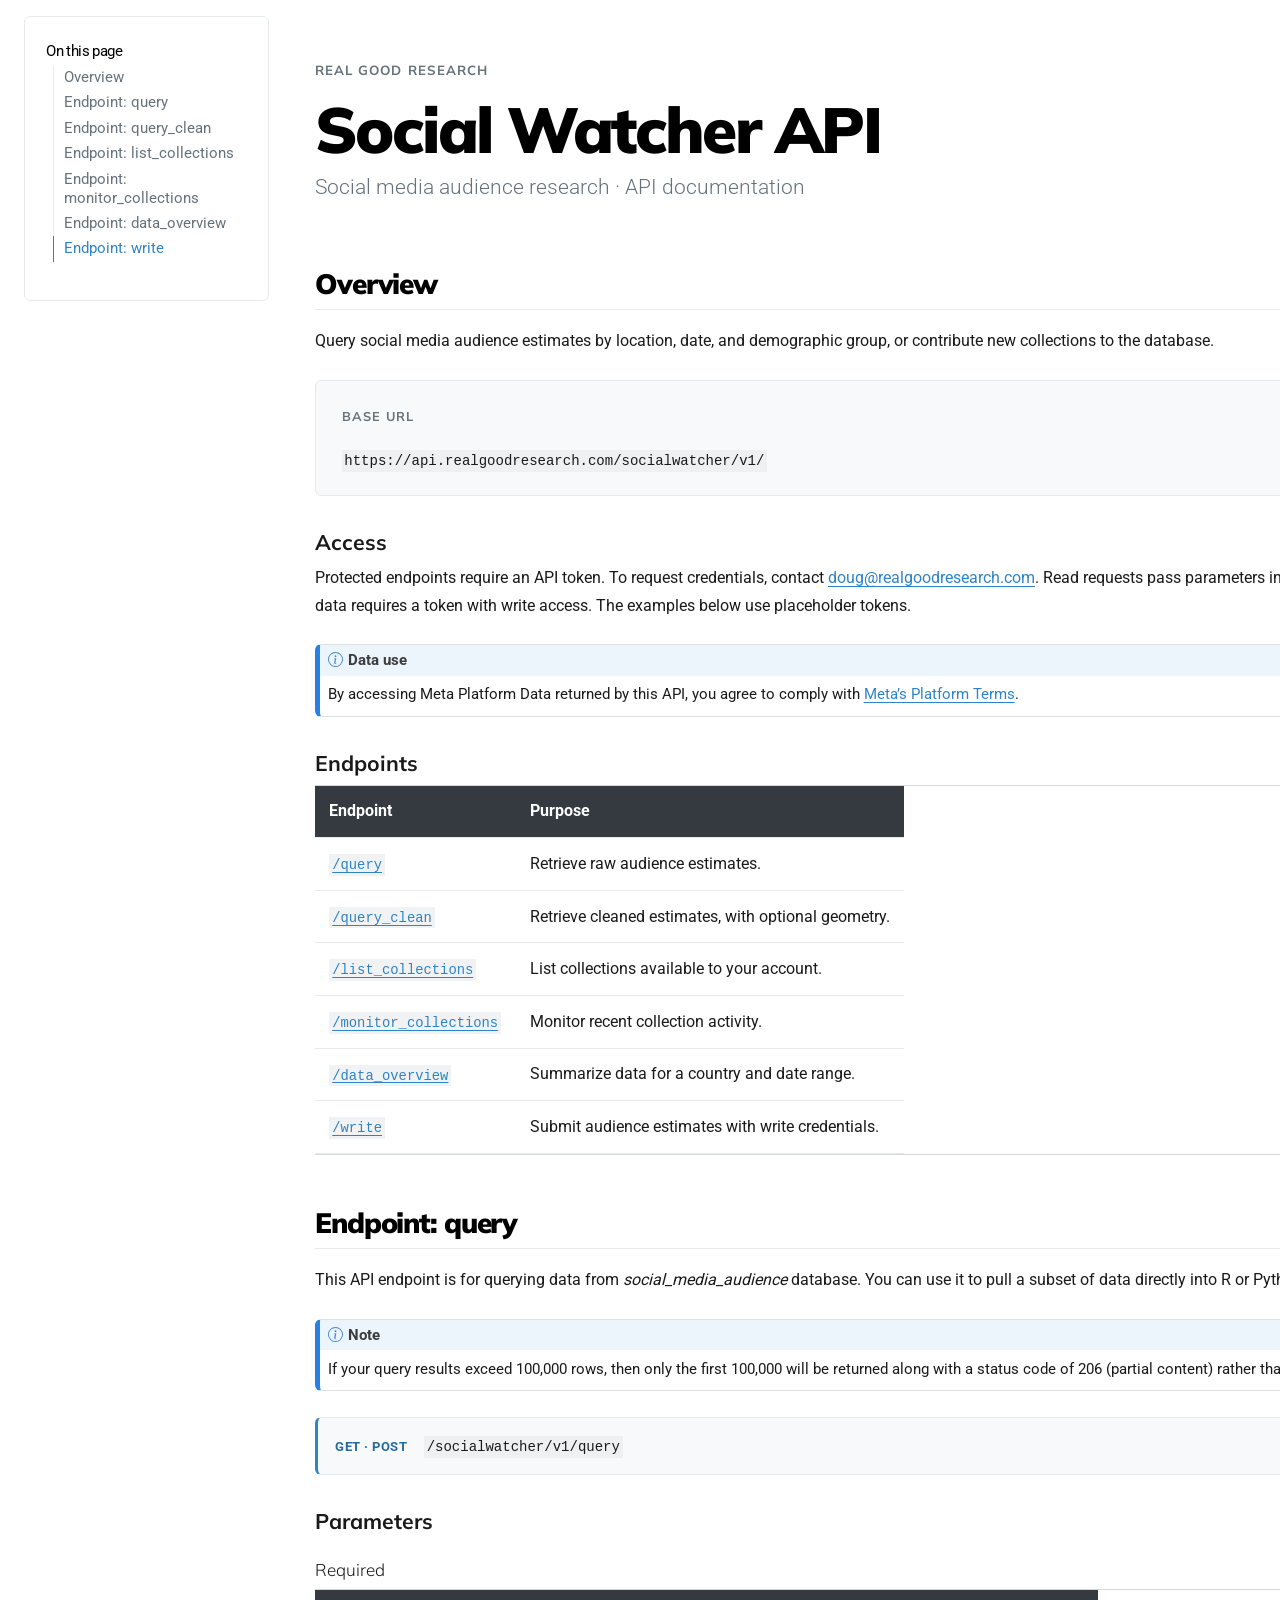
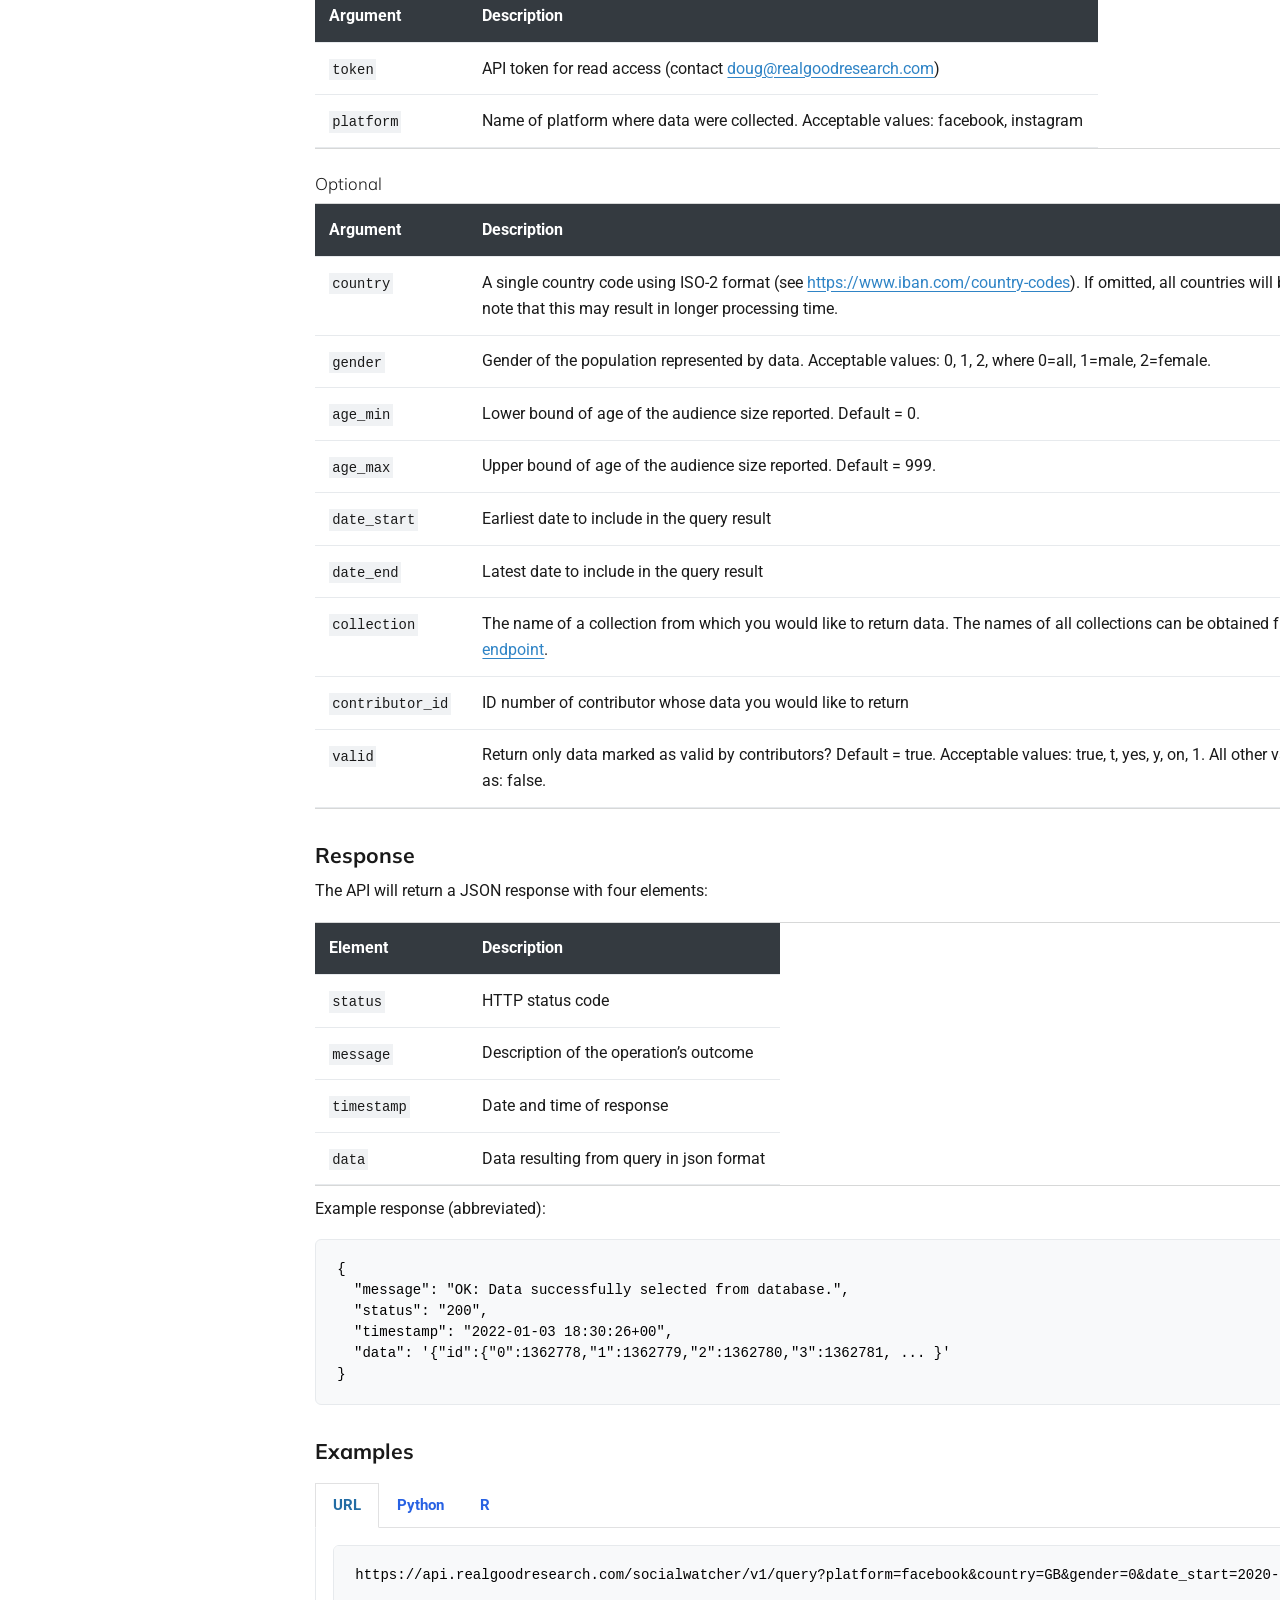
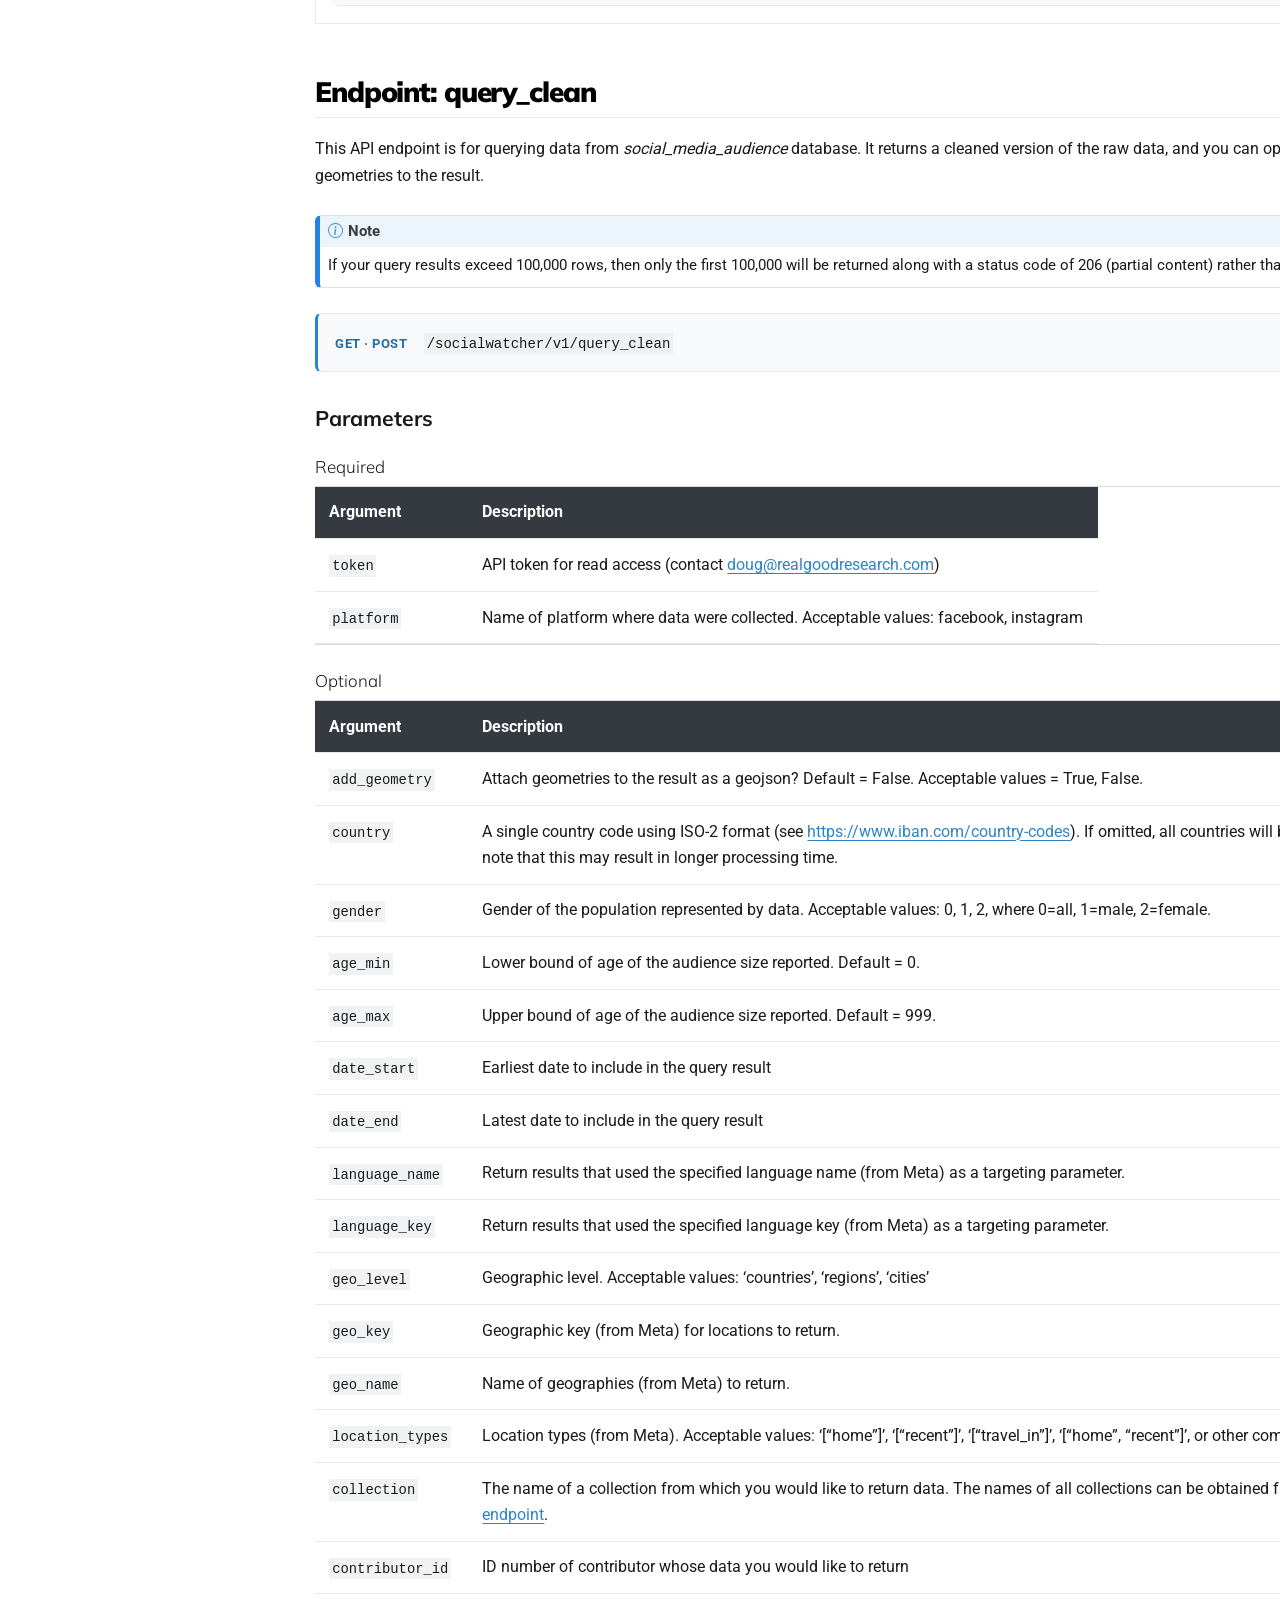
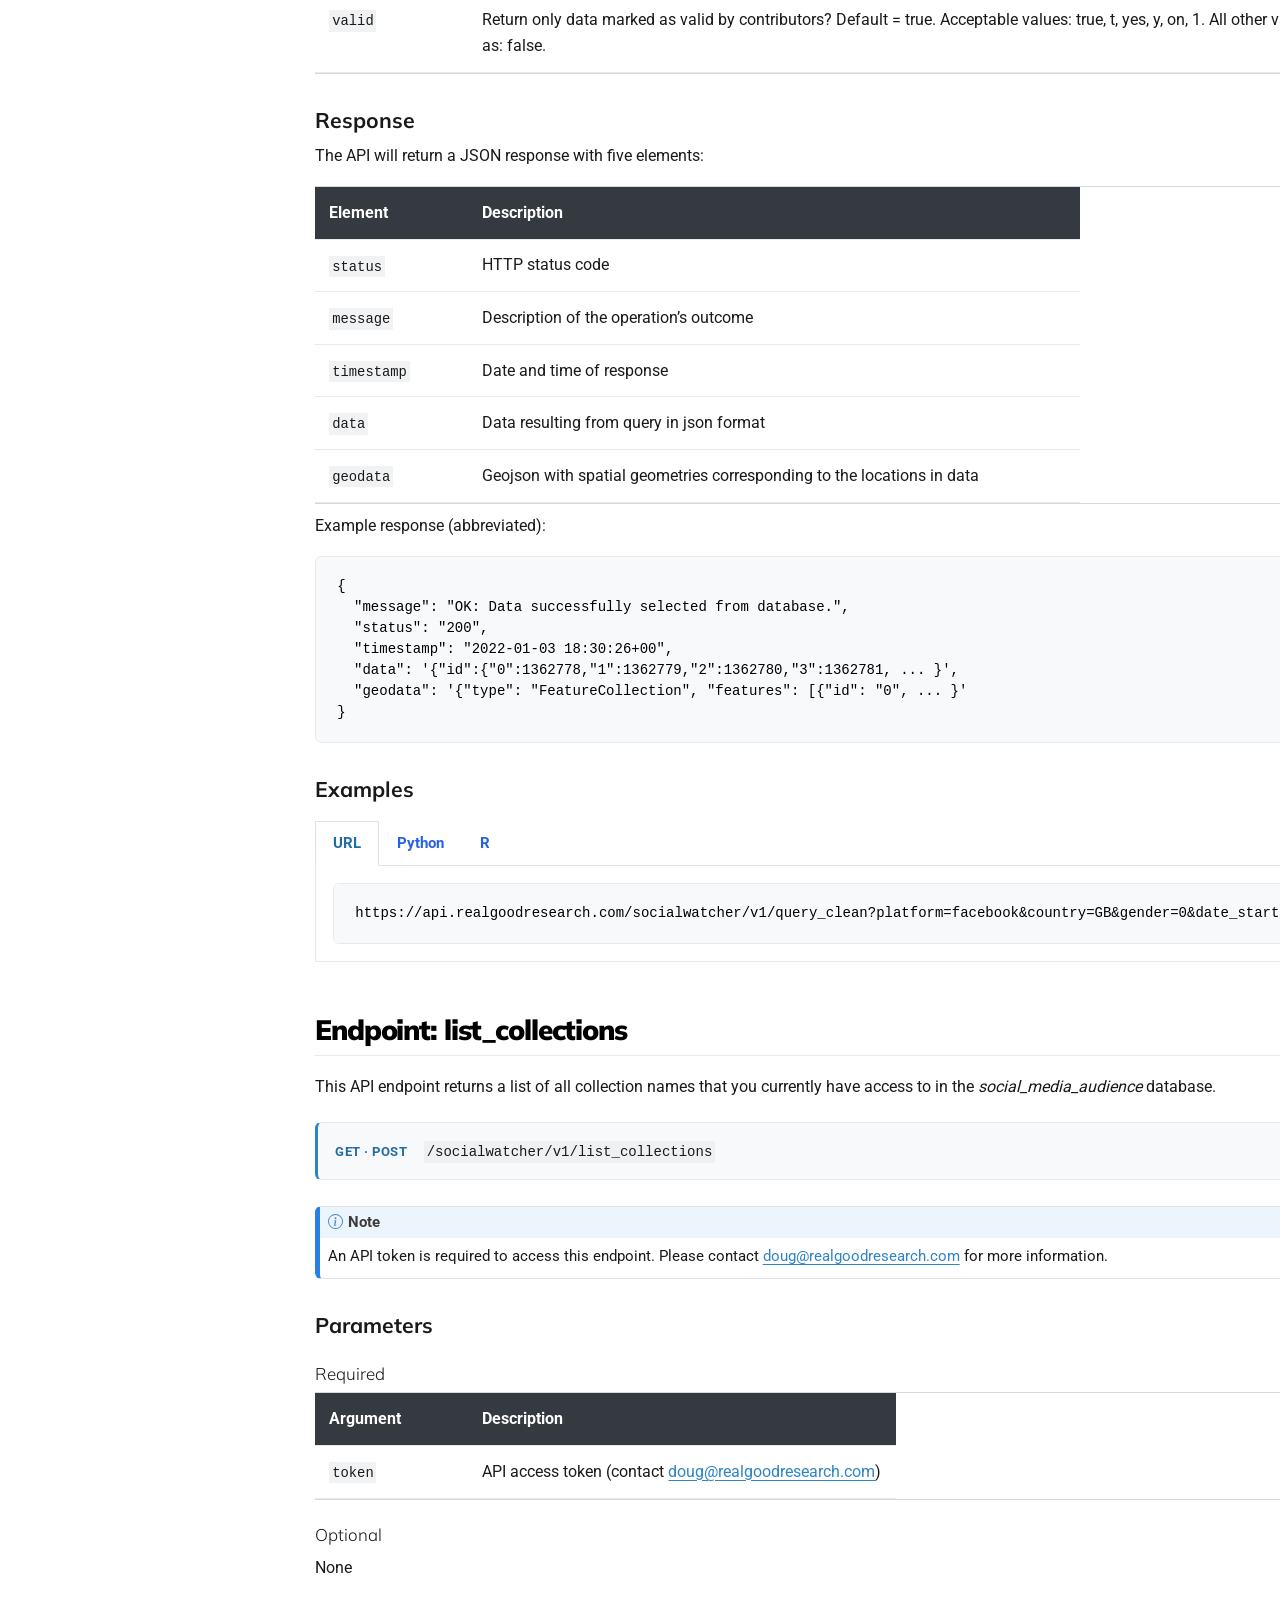
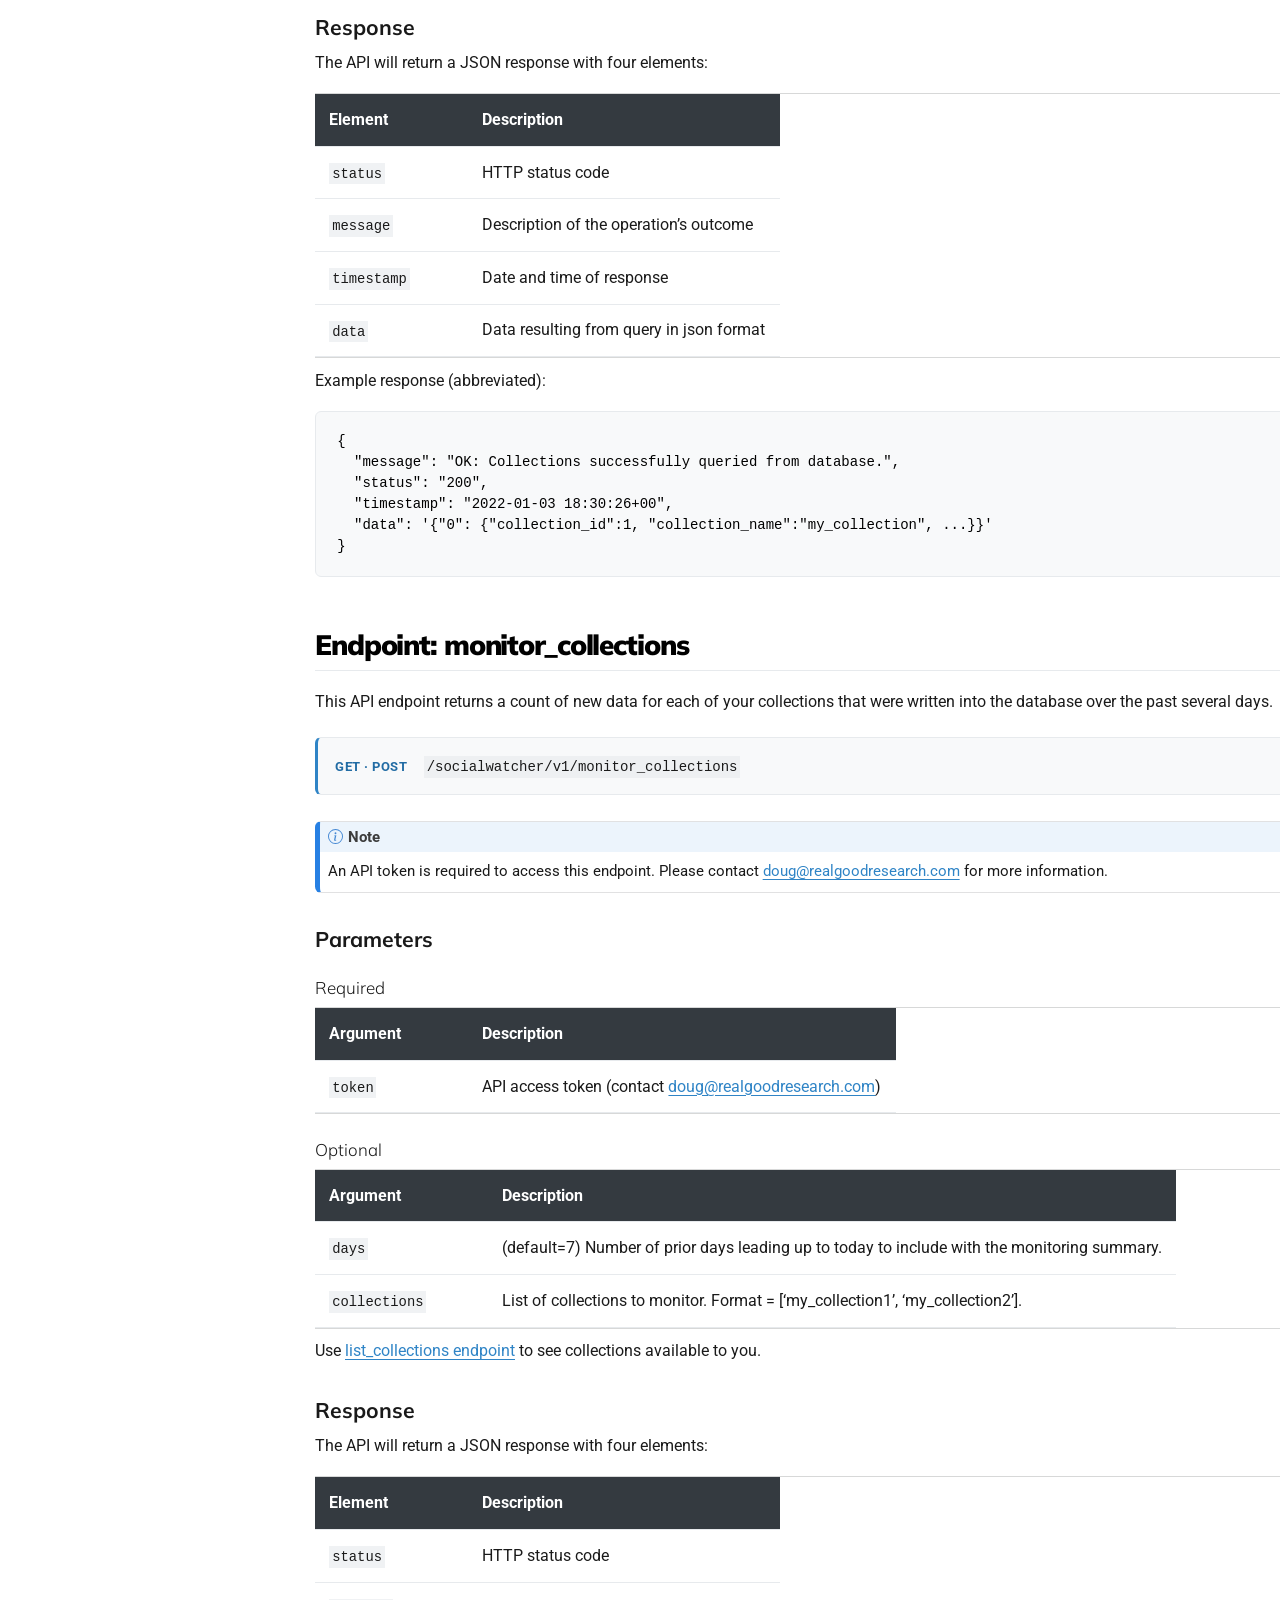
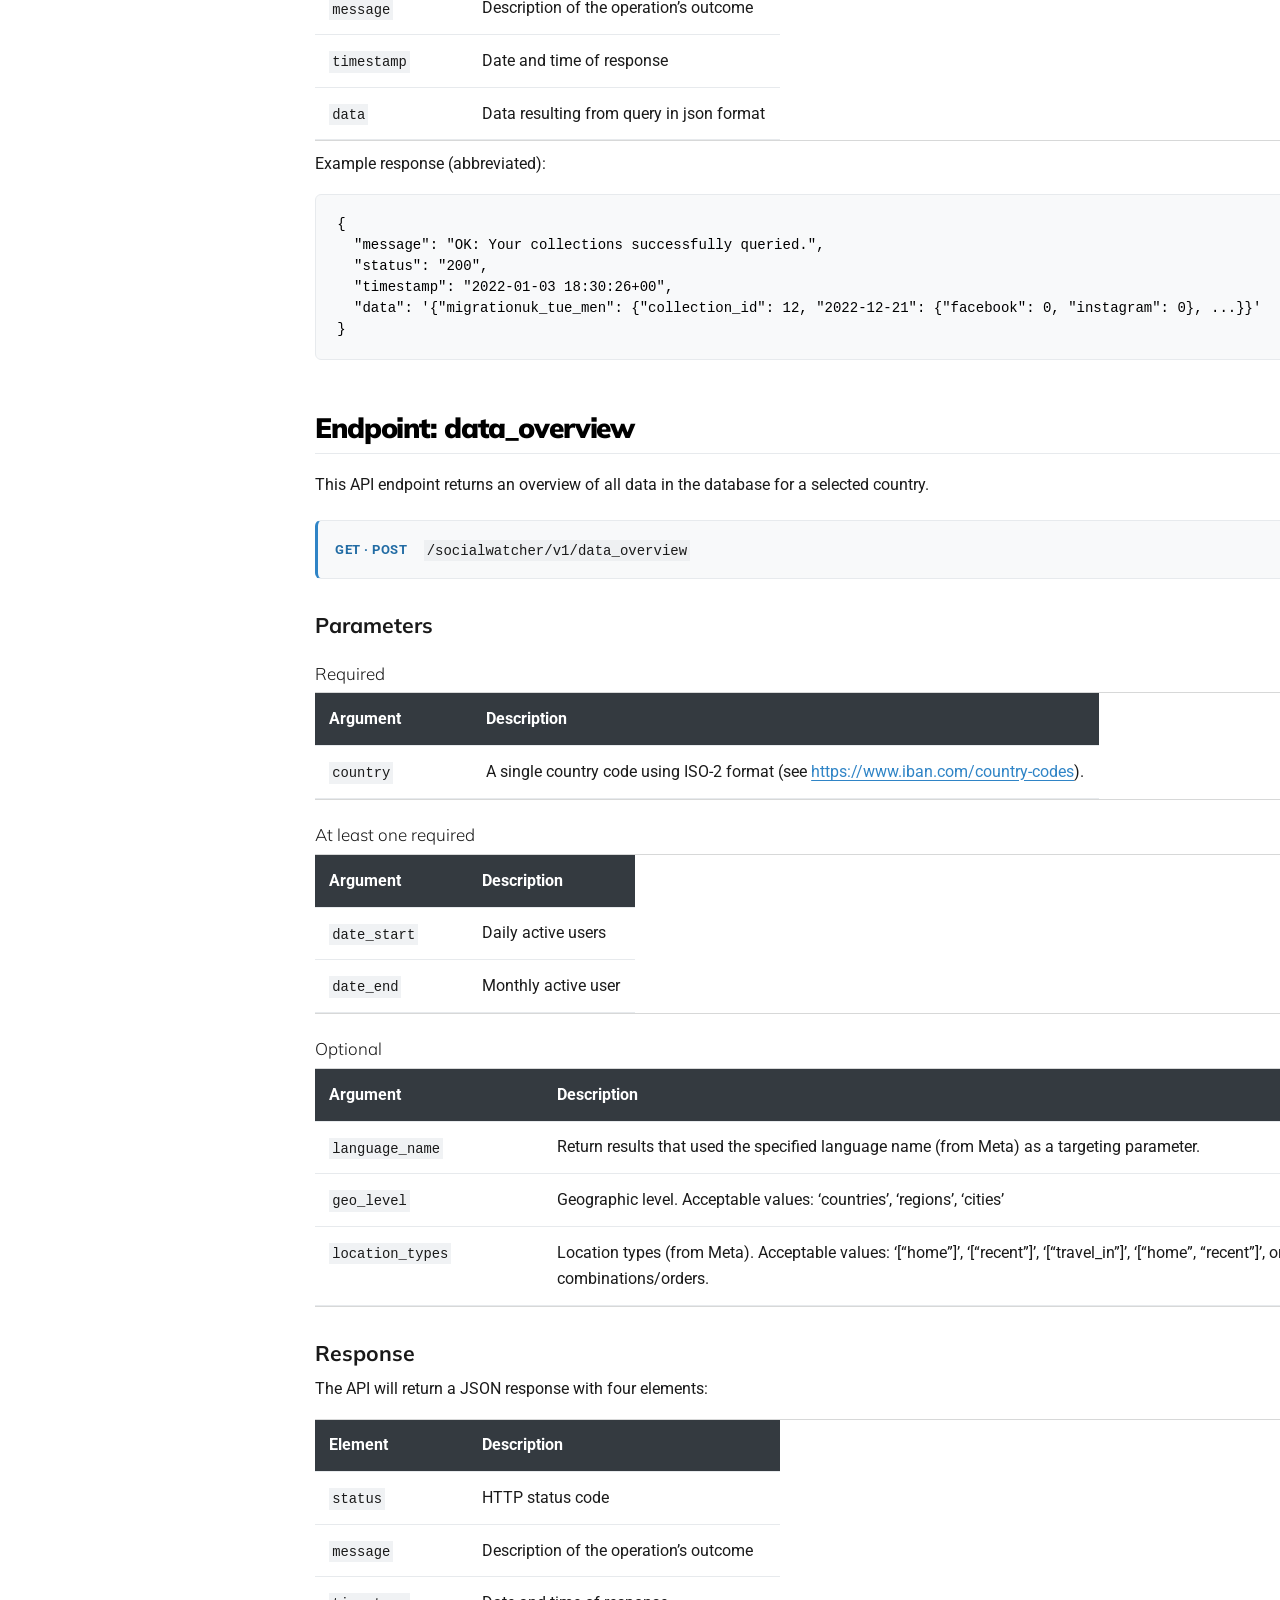
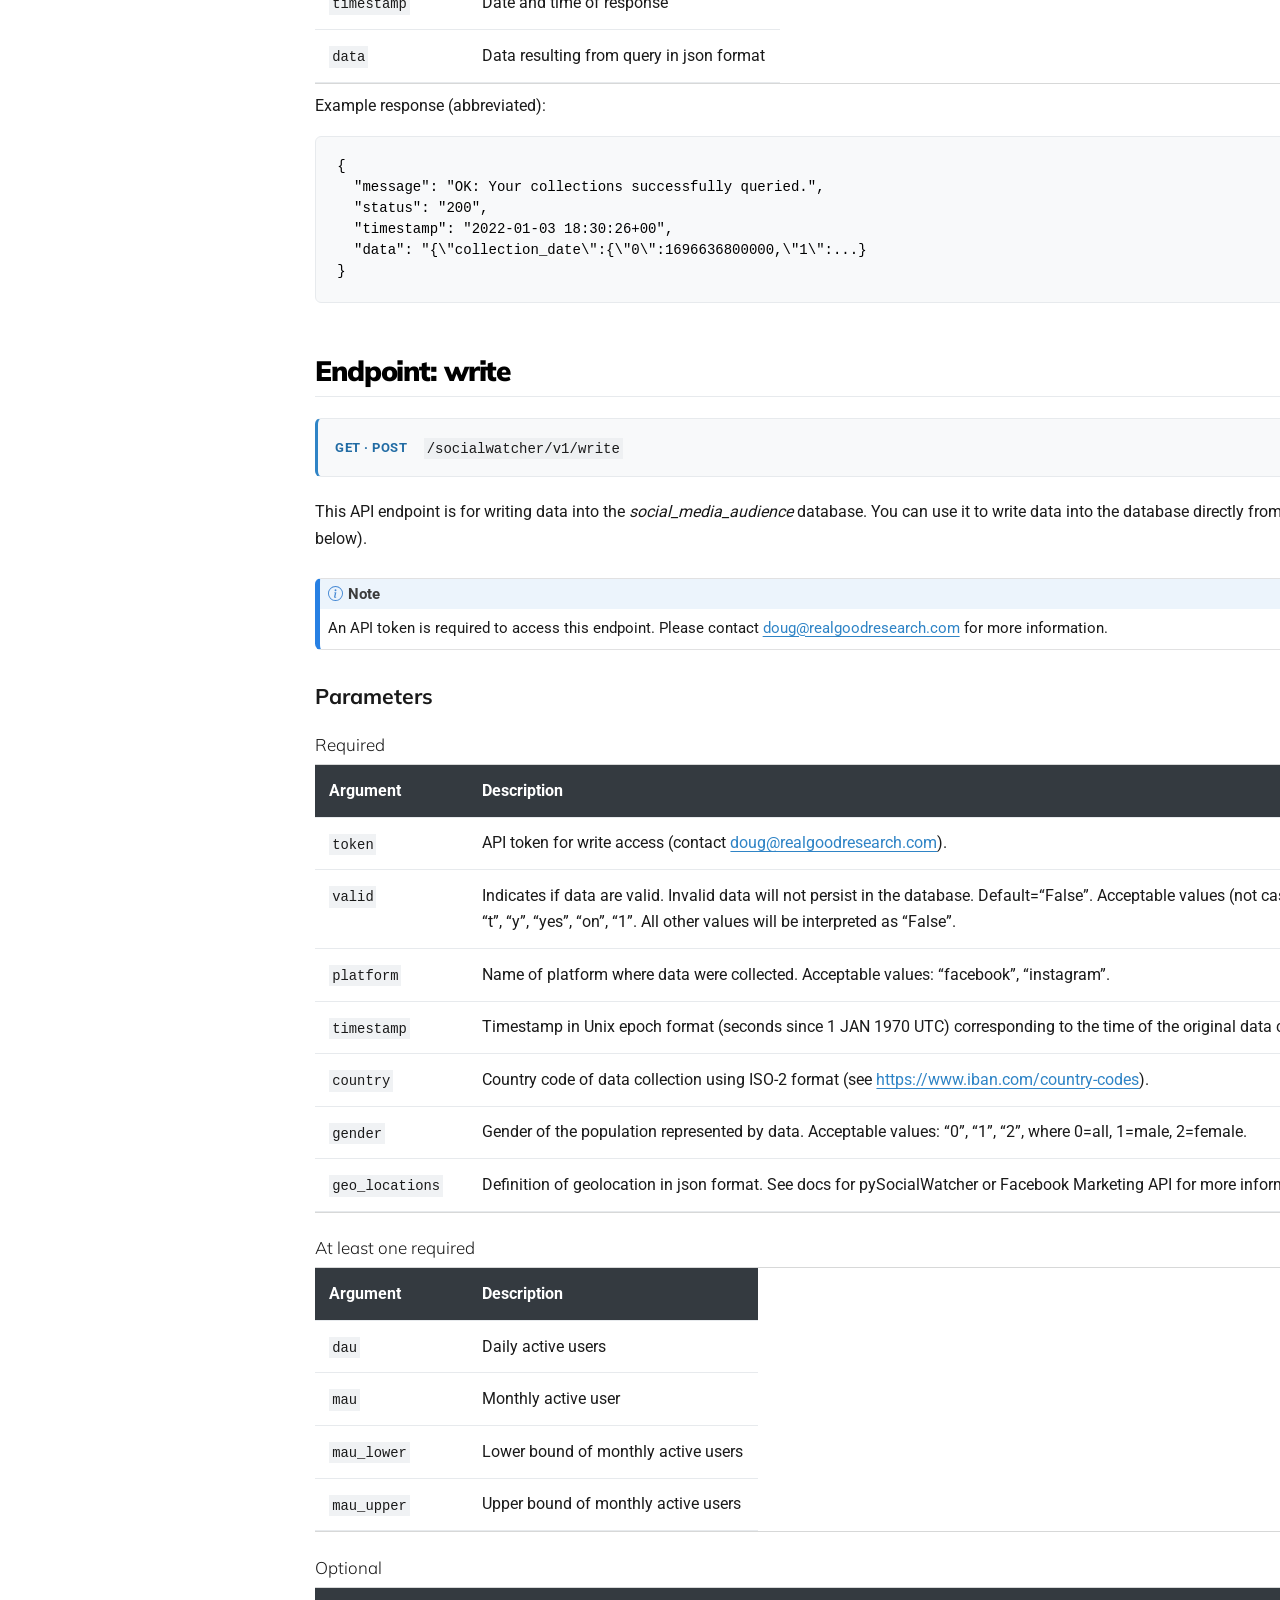
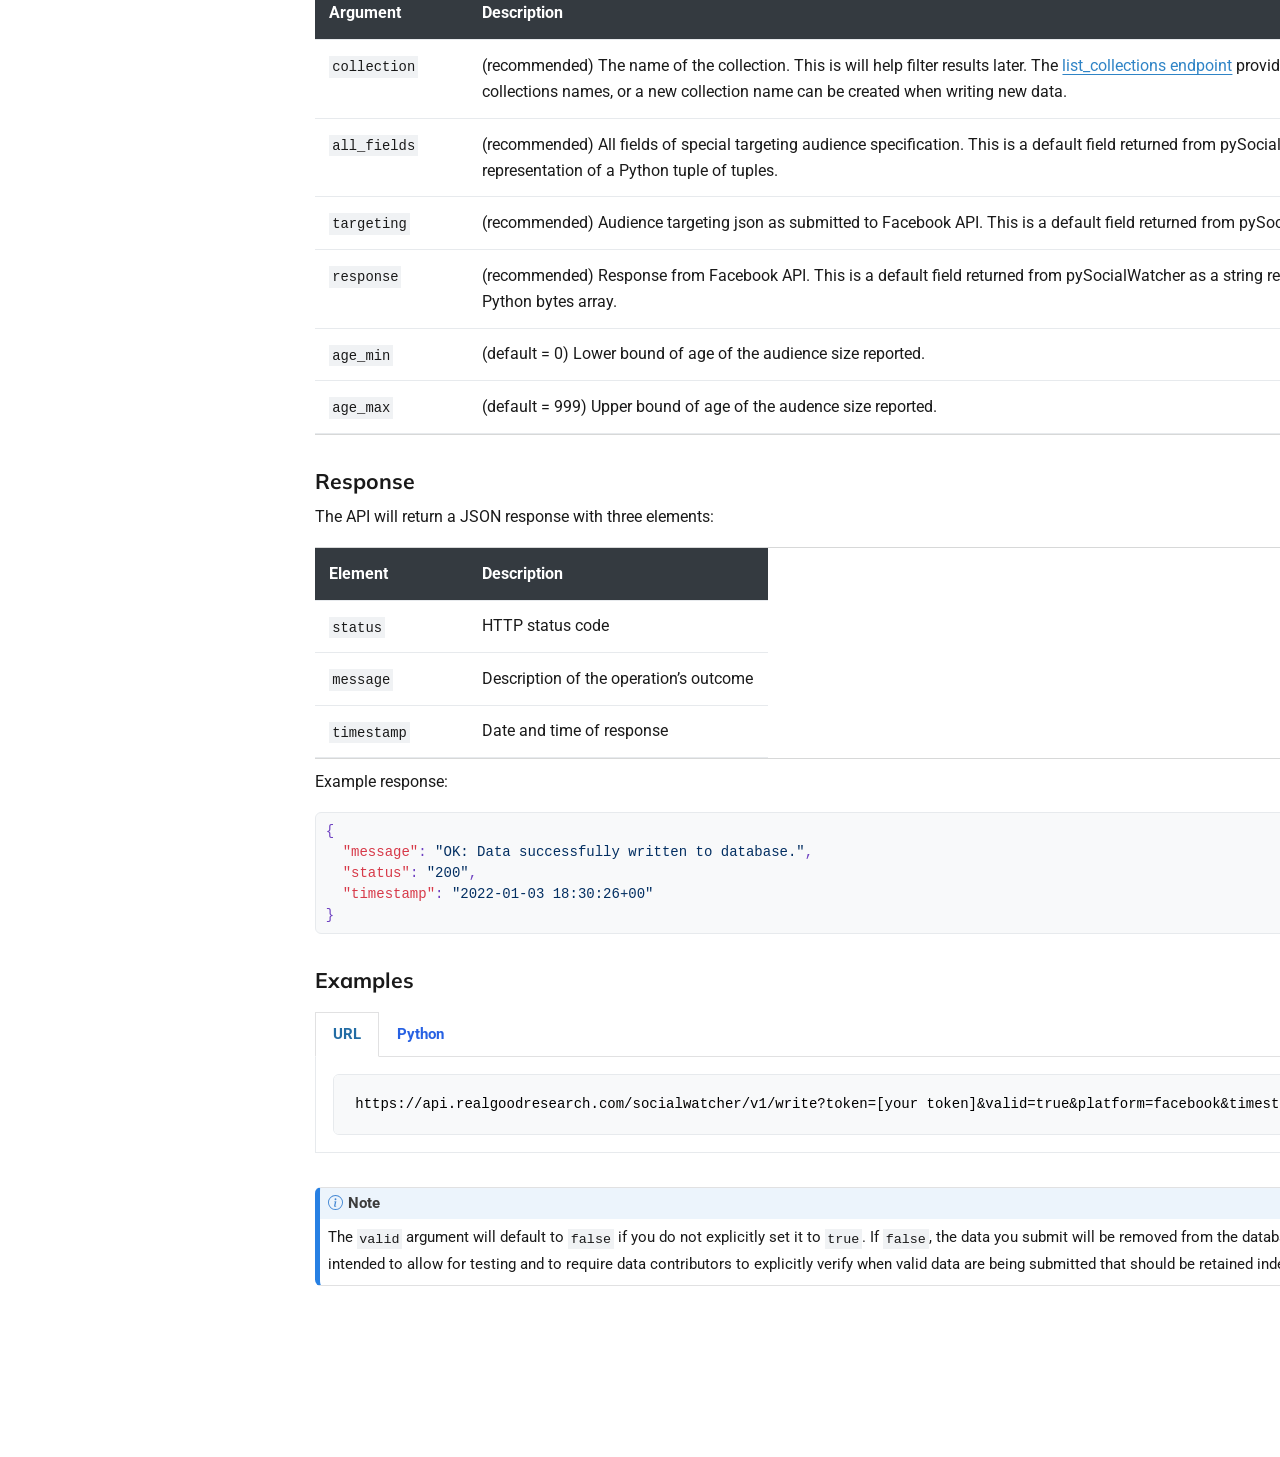
